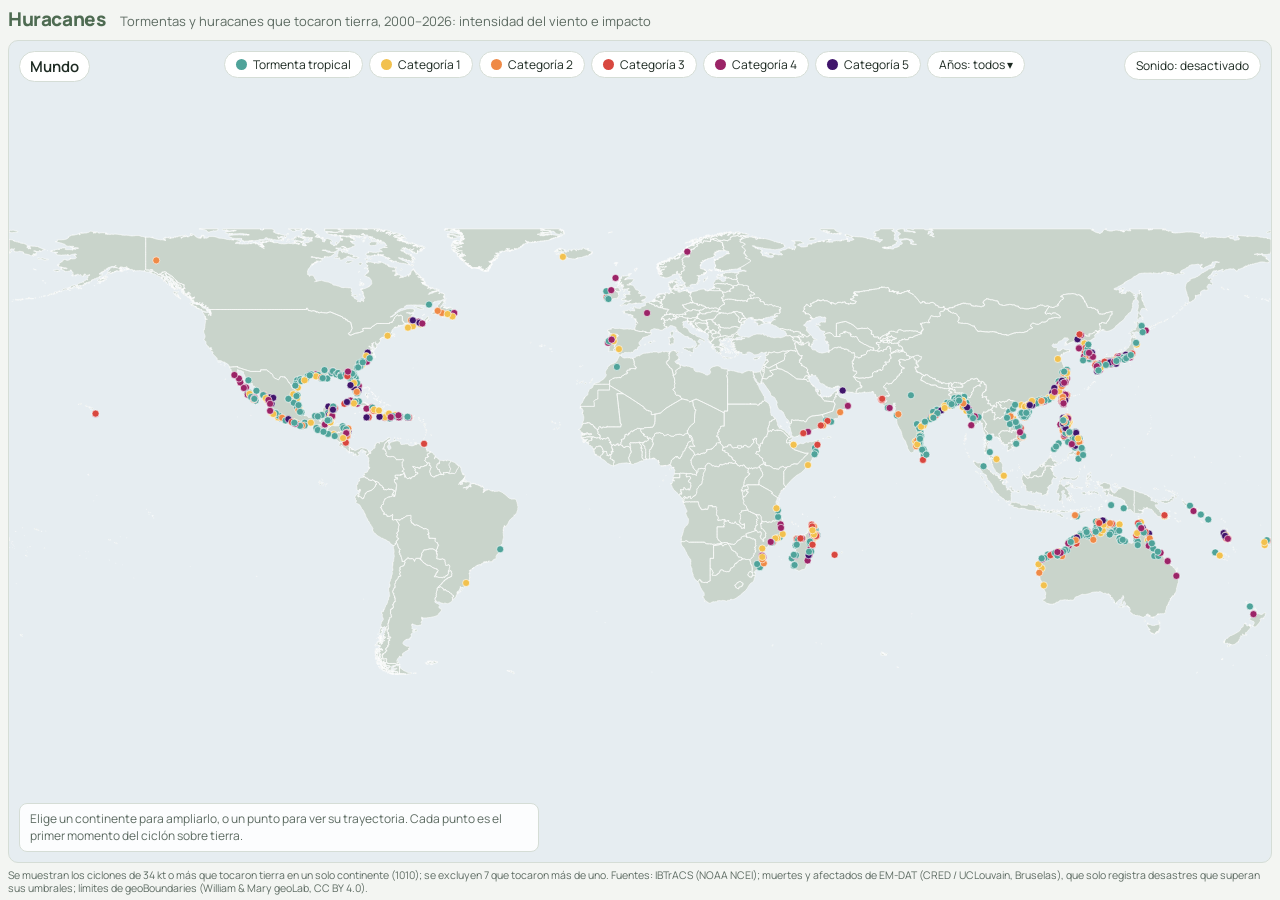
==== index.html @ 1a24d6fb "escala_de_los_puntos" ====
<!doctype html>
<html lang="es"><head><meta charset="utf-8">
<meta name="viewport" content="width=device-width, initial-scale=1, viewport-fit=cover">
<title>Huracanes: intensidad del viento</title>
<link href="https://fonts.googleapis.com/css2?family=Manrope:wght@400;600;800&display=swap" rel="stylesheet">
<style>
:root{box-sizing:border-box;padding-top:env(safe-area-inset-top,0px);padding-bottom:env(safe-area-inset-bottom,0px);
--bg:#f3f5f2;--card:#fff;--ink:#1d2a22;--mut:#5d6b62;--sea:#e6edf1;--land:#c9d4cb;--line:#d5ddd6;--acc:#4e6b52;
--c0:#4fa39a;--c1:#f2c14e;--c2:#ef8a47;--c3:#d8473f;--c4:#9b2467;--c5:#40156b}
@media(prefers-color-scheme:dark){:root:not([data-theme=light]){--bg:#151b17;--card:#1e2721;--ink:#e8efe9;--mut:#9fb0a4;--sea:#1b2a33;--land:#3b4a40;--line:#33423a;--acc:#8fb894;--c5:#b57ad9}}
:root[data-theme=dark]{--bg:#151b17;--card:#1e2721;--ink:#e8efe9;--mut:#9fb0a4;--sea:#1b2a33;--land:#3b4a40;--line:#33423a;--acc:#8fb894;--c5:#b57ad9}
html{scroll-padding-top:env(safe-area-inset-top,0px)}
*,*::before,*::after{box-sizing:inherit}
body{margin:0;background:var(--bg);color:var(--ink);font:15px/1.45 Manrope,"Segoe UI",system-ui,sans-serif}
.wrap{max-width:none;min-height:100svh;display:flex;flex-direction:column;padding:10px 12px 8px}
h1{margin:0;font-size:22px;font-weight:800;letter-spacing:-.02em;color:var(--acc)}
.sub{margin:2px 0 8px;color:var(--mut)}
#ctl{display:flex;flex-wrap:wrap;gap:8px;align-items:center;margin-bottom:12px}
.chip,select,.btn{font:inherit;font-size:13px;border:1px solid var(--line);background:var(--card);color:var(--ink);border-radius:999px;padding:6px 12px;cursor:pointer}
.chip{display:inline-flex;align-items:center;gap:6px}
.chip i{width:11px;height:11px;border-radius:50%;background:var(--k)}
.chip[aria-pressed=false]{opacity:.45}
.chip[aria-pressed=false] i{background:transparent;box-shadow:inset 0 0 0 2px var(--k)}
.btn[aria-pressed=true]{background:var(--acc);color:var(--bg);border-color:var(--acc)}
button:focus-visible,select:focus-visible,[tabindex]:focus-visible{outline:3px solid var(--acc);outline-offset:2px}
main{flex:1;min-height:460px;display:flex}
.card{background:var(--card);border:1px solid var(--line);border-radius:10px;padding:12px}
#crumb{position:absolute;top:10px;left:10px;z-index:2;display:flex;gap:8px;align-items:center;font-weight:600;padding:4px 10px;background:var(--card);border:1px solid var(--line);border-radius:999px}
#crumb .btn{padding:4px 10px}
#map svg{display:block;width:100%;height:100%}
.land{fill:var(--land);stroke:var(--card);stroke-width:.5}.cz{fill:var(--land);stroke:var(--card);stroke-width:.5;cursor:pointer}.cz:hover,.cz:focus{fill:color-mix(in srgb,var(--acc) 35%,var(--land))}.mu{font-weight:600;font-size:14px;color:var(--mut)}
.zone{fill:transparent;stroke:var(--acc);stroke-width:1.4;stroke-dasharray:5 4;cursor:pointer}
.zone:hover,.zone:focus{fill:color-mix(in srgb,var(--acc) 18%,transparent);stroke-dasharray:none}
.zl{font-size:12px;font-weight:700;fill:var(--ink);pointer-events:none;paint-order:stroke;stroke:var(--sea);stroke-width:3px}
.dot{cursor:pointer;stroke:#fff;stroke-width:.6;vector-effect:non-scaling-stroke}.dot:hover{stroke-width:2.5px;stroke:var(--ink)}
.tr{fill:none;stroke-width:1.3;opacity:.6;stroke-linejoin:round;stroke-linecap:round}
.hit{fill:none;stroke:transparent;stroke-width:9;cursor:pointer}
.tr.on{stroke-width:3;opacity:1}.tr{vector-effect:non-scaling-stroke}
#hint{position:absolute;left:10px;bottom:10px;z-index:2;max-width:min(46%,520px);margin:0;padding:6px 10px;color:var(--mut);font-size:12px;background:color-mix(in srgb,var(--card) 90%,transparent);border:1px solid var(--line);border-radius:8px}
#mc{position:relative;flex:1;padding:0;overflow:hidden;background:var(--sea)}
#map{position:absolute;inset:0;user-select:none;-webkit-user-select:none}
#map.rg{cursor:grab;touch-action:none}#map.rg:active{cursor:grabbing}
#map.rg .land{stroke:color-mix(in srgb,var(--ink) 40%,var(--land));stroke-width:.7px;vector-effect:non-scaling-stroke}
#zc{position:absolute;top:52px;left:10px;z-index:2;display:flex;gap:6px}
#panel{position:absolute;right:12px;bottom:12px;z-index:3;width:min(560px,calc(100% - 24px));max-height:calc(100% - 24px);overflow:auto;display:flex;flex-direction:column;gap:8px}
.pb{position:relative;background:var(--card);border:1px solid var(--line);border-radius:10px;padding:10px 12px;box-shadow:0 8px 28px rgba(0,0,0,.3)}
#panel[hidden]{display:none}
#px{position:absolute;top:8px;right:8px;padding:2px 9px}
#panel h2{font-size:18px;padding-right:34px}#panel .meta{margin:0 0 6px;font-size:12px}#panel dt{font-size:11px}#panel dd{font-size:14px}#panel dl{grid-template-columns:repeat(3,1fr);gap:4px 10px;margin-bottom:6px}#panel #ro{font-size:13px;min-height:0}
@media(max-width:700px){#hint{display:none}}
.ct path{fill:var(--land);stroke:color-mix(in srgb,var(--ink) 30%,var(--land));stroke-width:.5px;stroke-opacity:0;vector-effect:non-scaling-stroke;fill-rule:evenodd}
#map.z1 .ct path{stroke-opacity:.9}
.ct:hover path{fill:color-mix(in srgb,var(--acc) 20%,var(--land))}
#map.z1 .ct:hover path{fill:var(--land)}
#map.z1 .ct path:hover{fill:color-mix(in srgb,var(--acc) 20%,var(--land))}
.cb{fill:none;stroke:color-mix(in srgb,var(--ink) 50%,var(--land));stroke-width:.8px;vector-effect:non-scaling-stroke;stroke-linejoin:round;pointer-events:none}
.cl{font-size:7.5px;font-weight:600;fill:var(--ink);opacity:.82;text-anchor:middle;paint-order:stroke;stroke:var(--land);stroke-width:2.5px;pointer-events:none}
#tip{position:absolute;z-index:4;pointer-events:none;padding:3px 9px;font-size:12px;font-weight:600;background:var(--card);border:1px solid var(--line);border-radius:6px;box-shadow:0 2px 8px rgba(0,0,0,.2);white-space:nowrap}
#tip[hidden]{display:none}
h2{margin:0;font-size:24px;font-weight:800;letter-spacing:-.01em}
.meta{color:var(--mut);margin:0 0 10px}
dl{display:grid;grid-template-columns:repeat(2,1fr);gap:8px 14px;margin:0 0 12px}
dt{font-size:12px;color:var(--mut)}dd{margin:0;font-weight:700;font-size:17px}
.cb{display:inline-block;padding:1px 10px;border-radius:999px;color:#fff;background:var(--k)}
#ro{min-height:22px;font-weight:600;margin:4px 0 0}
.ax{font-size:11px;fill:var(--mut)}
#empty{color:var(--mut);padding:24px 6px}

.wrap{padding:6px 8px 4px}
.hd{display:flex;align-items:baseline;gap:4px 14px;flex-wrap:wrap;margin-bottom:6px}
.hd h1{font-size:19px}.hd .sub{margin:0;font-size:13px}
main{min-height:0}
#foot{font-size:10.5px!important;line-height:1.3}
#fl{position:absolute;left:10px;bottom:10px;z-index:3;display:flex;flex-direction:column;gap:5px;width:max-content}
#fl .chip{justify-content:flex-start;padding:4px 11px;font-size:12px}
.yb{display:flex;flex-direction:column;gap:2px;background:var(--card);border:1px solid var(--line);border-radius:10px;padding:4px}
.yr{font:inherit;font-size:12px;border:0;background:transparent;color:var(--ink);border-radius:6px;padding:3px 8px;text-align:left;cursor:pointer;display:flex;justify-content:space-between;gap:10px}
.yr:hover{background:color-mix(in srgb,var(--acc) 18%,transparent)}
.yr[aria-pressed=true]{background:var(--acc);color:var(--bg)}
.yr small{font-size:10px;opacity:.75}
.yn{display:flex;align-items:center;justify-content:space-between;gap:6px;border-top:1px solid var(--line);margin-top:2px;padding-top:4px;font-size:12px;font-weight:600;color:var(--mut)}
.ya{font:inherit;font-size:10px;border:1px solid var(--line);background:var(--card);color:var(--ink);border-radius:6px;padding:1px 9px;cursor:pointer}
.ya:disabled{opacity:.3;cursor:default}
#snd{position:absolute;top:10px;right:10px;z-index:2}
#snd .btn{font-size:12px;padding:5px 11px}
#hint{left:185px;bottom:10px}
#panel{right:10px;bottom:10px;width:auto;max-width:calc(100% - 20px);max-height:calc(100% - 20px);align-items:flex-end;gap:6px}
#panel .pd{width:290px;max-width:100%;padding:8px 10px}
#panel .pg{width:340px;max-width:100%;padding:6px 8px}
#panel h2{font-size:15px;padding-right:28px}
#panel .meta{font-size:11px;margin:0 0 5px;line-height:1.3}
#panel dl{grid-template-columns:1fr 1fr;gap:3px 10px;margin:0}
#panel dt{font-size:10px}#panel dd{font-size:12.5px}
#panel #ro{font-size:11.5px;line-height:1.3}
#panel #px{top:6px;right:6px;padding:0 8px}
.ax{font-size:10px}
@media(max-width:700px){#fl{bottom:auto;top:96px}#panel{width:calc(100% - 20px)}#panel .pd,#panel .pg{width:100%}#mc:has(#panel:not([hidden])) #fl{display:none}}

#fl{top:10px;bottom:auto;left:215px;right:190px;flex-direction:column;align-items:flex-start;gap:6px;width:auto;pointer-events:none}
#fl .fr,#fl .yb{pointer-events:auto}
.fr{display:flex;flex-wrap:wrap;gap:6px}
#fl .chip{white-space:nowrap;background:var(--card)}
.yb{flex-direction:row;align-items:center;gap:3px;padding:3px}
.yr{justify-content:center;gap:5px;white-space:nowrap;padding:3px 9px}
#hint{left:10px}
#panel h2{margin-bottom:6px}
@media(max-width:700px){#fl{top:96px;left:10px;right:10px}}

.yw{position:relative}
.yw .yb{position:absolute;top:calc(100% + 6px);right:0;z-index:5;white-space:nowrap}

.yw .yl{position:absolute;top:calc(100% + 6px);right:0;z-index:5;min-width:100%;width:max-content;max-height:152px;overflow-y:auto;overscroll-behavior:contain;scrollbar-width:thin;scrollbar-color:var(--line) transparent;background:var(--card);border:1px solid var(--line);border-radius:10px;padding:4px;box-shadow:0 8px 24px rgba(0,0,0,.18);display:flex;flex-direction:column;gap:1px}
.yl .yr{width:100%;justify-content:space-between;padding:5px 10px;text-align:left;flex:none}
</style></head><body><div class="wrap">
<header class="hd"><h1>Huracanes</h1><p class="sub">Tormentas y huracanes que tocaron tierra, 2000–2026: intensidad del viento e impacto</p></header>
<main>
<section class="card" id="mc"><div id="map"></div><div id="fl" role="group" aria-label="Filtros"></div><div id="snd"></div><div id="crumb"></div><div id="zc"></div><p id="hint"></p><div id="tip" hidden></div><aside id="panel" aria-live="polite" hidden></aside></section>
</main><p id="foot" class="sub" style="margin:6px 0 0;font-size:11px"></p></div>
<script>
window.__APP__={"storms":[{"i":"1999343S09095","n":"Ilsa","s":2000,"b":"SI","w":60,"p":980,"a":"1999-12-09","e":"1999-12-17","t0":0,"k":"Oceanía","la":[-9.0,-9.1,-9.1,-9.2,-9.3,-9.6,-9.8,-10.1,-10.5,-10.8,-11.2,-11.5,-11.9,-12.1,-12.3,-12.4,-12.4,-12.4,-12.4,-12.4,-12.2,-12.2,-12.1,-12.1,-12.2,-12.5,-12.9,-13.8,-15.0,-16.1,-17.2,-18.2,-19.1,-19.9,-20.7],"lo":[95.2,95.7,96.3,96.8,97.4,97.9,98.4,99.1,99.7,100.3,100.9,101.5,102.1,102.6,103.0,103.6,104.3,105.0,105.8,106.6,107.5,108.5,109.4,110.3,111.3,112.5,113.5,114.6,116.0,117.3,118.5,119.3,120.0,120.8,121.7],"v":[25,25,25,25,20,20,25,30,30,35,40,40,40,45,45,45,50,55,55,55,55,55,55,55,55,60,60,60,60,50,45,50,55,35,30],"h":[0,6,12,18,24,30,36,42,48,54,60,66,72,78,84,90,96,102,108,114,120,126,132,138,144,150,156,162,168,174,180,186,192,198,204],"lp":33,"nl":2},{"i":"1999343S11123","n":"John","s":2000,"b":"SI","w":130,"p":915,"a":"1999-12-09","e":"1999-12-16","t0":12,"k":"Oceanía","la":[-10.6,-11.1,-11.6,-12.6,-12.8,-12.8,-12.9,-13.1,-13.3,-13.7,-14.0,-14.5,-14.9,-15.5,-16.2,-16.7,-17.2,-17.7,-18.2,-18.8,-19.5,-20.1,-20.8,-21.6,-22.1,-22.7,-23.3],"lo":[121.8,121.1,120.8,120.2,119.8,119.9,120.1,120.1,120.0,119.6,119.4,119.3,119.3,119.1,118.9,118.5,118.3,118.0,117.7,117.5,117.3,117.3,117.6,118.0,118.7,119.5,120.5],"v":[25,25,25,25,25,25,25,25,25,35,45,50,65,65,70,80,90,110,115,120,130,130,130,115,80,30,30],"h":[0,6,12,18,24,30,36,42,48,54,60,66,72,78,84,90,96,102,108,114,120,126,132,138,144,150,156],"lp":22,"nl":5},{"i":"1999357S08076","n":"Astride","s":2000,"b":"SI","w":65,"p":985,"a":"1999-12-23","e":"2000-01-03","t0":6,"k":"África","la":[-8.2,-9.0,-9.8,-10.4,-11.2,-11.9,-12.1,-12.2,-12.3,-12.4,-12.8,-12.9,-13.1,-13.4,-13.9,-14.2,-14.3,-14.5,-14.6,-14.8,-15.0,-15.1,-15.3,-15.5,-15.6,-15.6,-15.5,-15.3,-15.1,-14.8,-14.4,-13.9,-13.5,-13.2,-12.9,-12.8,-12.7,-12.6,-12.6,-12.7,-12.9,-13.1,-13.3,-13.5,-13.6,-13.2],"lo":[75.5,75.7,75.2,74.5,74.0,73.0,72.0,71.0,70.1,68.9,67.9,66.9,65.8,64.7,63.9,63.0,62.1,61.3,60.5,59.6,58.6,57.9,57.2,56.7,56.2,55.7,55.3,54.7,54.1,53.2,52.4,51.7,51.2,50.7,50.0,49.0,47.9,47.2,46.6,45.8,45.0,44.0,42.5,41.2,40.3,39.5],"v":[20,20,20,25,25,25,25,30,35,45,45,50,50,55,55,55,60,65,65,65,60,55,55,55,55,55,50,45,45,45,40,40,40,40,45,40,35,35,25,25,25,25,25,25,30,25],"h":[0,6,12,18,24,30,36,42,48,54,60,66,72,78,84,90,96,102,108,114,120,126,132,138,144,150,156,162,168,174,180,186,192,198,204,210,216,222,228,234,240,246,252,258,264,270],"lp":35,"nl":3},{"i":"2000032S11116","n":"Eline:Leone","s":2000,"b":"SI","w":115,"p":930,"a":"2000-02-01","e":"2000-02-23","t0":6,"k":"África","la":[-10.5,-10.5,-10.5,-10.5,-10.5,-10.7,-10.9,-11.0,-11.2,-11.5,-11.8,-12.2,-12.5,-13.1,-13.7,-13.9,-14.4,-14.8,-15.4,-15.9,-16.4,-16.9,-17.2,-17.3,-17.4,-17.4,-17.4,-17.7,-17.5,-17.3,-17.2,-17.5,-17.9,-18.3,-18.3,-18.2,-18.0,-17.8,-17.8,-17.6,-17.5,-17.5,-17.2,-16.8,-16.4,-16.3,-16.1,-15.8,-15.8,-16.0,-16.4,-17.0,-17.4,-17.8,-18.1,-18.5,-18.8,-19.0,-19.5,-20.0,-20.4,-20.4,-20.3,-20.0,-20.0,-19.9,-19.6,-19.1,-19.2,-19.4,-19.7,-20.1,-20.5,-21.0,-21.5,-21.9,-22.1,-22.2,-22.0,-21.9,-21.6,-21.3,-21.1,-20.8,-20.6,-20.3,-19.8,-19.5,-19.2,-19.1],"lo":[115.2,114.4,113.7,113.0,112.3,111.6,111.0,110.3,109.6,108.7,107.8,107.0,106.0,105.3,104.8,104.1,103.5,102.8,102.2,101.4,100.5,99.7,98.9,98.0,97.0,95.8,94.4,93.1,91.8,90.4,89.2,87.6,85.9,84.2,82.4,80.7,79.2,78.0,76.6,75.2,73.6,72.1,70.6,69.3,68.3,67.1,65.8,64.5,63.4,62.4,61.6,60.9,59.9,58.9,58.0,57.1,56.3,55.6,54.9,54.1,53.0,52.1,51.6,50.9,50.3,49.4,48.5,47.5,46.4,45.1,44.2,43.3,42.5,41.9,41.3,40.4,39.5,38.5,37.8,37.4,37.0,36.6,36.1,35.6,35.0,34.0,32.9,31.7,30.6,29.8],"v":[25,25,25,25,25,25,25,25,25,25,25,30,35,35,35,55,55,55,55,60,65,70,75,70,65,65,55,50,45,40,40,40,40,40,40,40,40,35,35,35,35,35,35,40,40,45,45,45,45,50,60,70,70,70,70,70,65,65,65,65,65,65,65,65,80,80,75,65,45,30,30,35,35,35,35,45,55,55,65,65,65,70,90,100,115,90,55,45,30,25],"h":[0,6,12,18,24,30,36,42,48,54,60,66,72,78,84,90,96,102,108,114,120,126,132,138,144,150,156,162,168,174,180,186,192,198,204,210,216,222,228,234,240,246,252,258,264,270,276,282,288,294,300,306,312,318,324,330,336,342,348,354,360,366,372,378,384,390,396,402,408,414,420,426,432,438,444,450,456,462,468,474,480,486,492,498,504,510,516,522,528,534],"lp":66,"nl":9},{"i":"2000056S17152","n":"Steve","s":2000,"b":"SP","w":65,"p":980,"a":"2000-02-25","e":"2000-03-11","t0":0,"k":"Oceanía","la":[-16.9,-16.5,-16.4,-16.5,-16.5,-16.5,-16.5,-16.5,-16.5,-16.6,-16.8,-17.2,-17.4,-17.6,-17.2,-16.8,-16.5,-16.2,-15.9,-15.7,-15.7,-15.6,-15.2,-14.9,-14.8,-14.8,-14.7,-14.7,-15.0,-15.5,-15.8,-16.1,-16.5,-17.1,-17.5,-17.8,-18.2,-18.7,-19.1,-19.8,-20.0,-20.3,-20.8,-21.5,-22.3,-22.7,-23.0,-23.5,-24.0,-24.5,-24.9,-25.2,-25.4,-25.7,-25.9,-26.3,-27.1,-28.0,-29.0,-30.2,-31.8],"lo":[152.4,151.4,150.7,150.2,149.7,149.1,148.5,147.8,147.1,146.1,144.9,143.6,142.7,141.6,140.5,139.8,139.2,138.5,137.9,137.1,136.3,135.4,134.6,133.8,133.2,132.1,131.2,130.5,129.7,128.9,127.7,126.2,124.9,123.7,122.8,121.9,121.0,120.2,119.4,118.6,117.8,116.9,116.2,115.6,115.2,114.5,114.0,113.7,113.4,113.2,113.1,113.3,113.6,113.8,114.3,114.9,116.0,117.3,118.8,120.1,121.7],"v":[25,25,25,25,25,25,30,35,40,40,35,30,25,25,25,25,30,35,40,45,35,30,25,25,25,25,25,25,25,25,25,30,30,30,30,30,35,40,45,55,55,65,65,55,55,55,55,55,55,50,50,50,45,45,50,40,35,35,30,25,20],"h":[0,6,12,18,24,30,36,42,48,54,60,66,72,78,84,90,96,102,108,114,120,126,132,138,144,150,156,162,168,174,180,186,192,198,204,210,216,222,228,234,240,246,252,258,264,270,276,282,288,294,300,306,312,318,324,330,336,342,348,354,360],"lp":10,"nl":30,"m":[1,200],"ci":["AUS"]},{"i":"2000058S14063","n":"Gloria","s":2000,"b":"SI","w":50,"p":985,"a":"2000-02-27","e":"2000-03-09","t0":0,"k":"África","la":[-13.8,-13.8,-13.7,-13.6,-13.5,-13.4,-13.2,-13.0,-12.9,-12.6,-12.2,-12.3,-12.6,-12.9,-13.4,-13.9,-14.6,-15.3,-16.0,-16.6,-17.2,-17.6,-18.0,-18.2,-18.5,-18.9,-19.3,-19.7,-20.0,-20.3,-20.4,-22.4,-22.9,-23.8,-24.2,-24.0],"lo":[62.5,62.1,61.4,60.9,60.0,59.0,58.2,57.5,56.5,55.4,54.2,52.8,51.8,51.2,50.7,50.1,49.6,49.2,48.6,47.7,46.9,46.5,46.1,45.6,45.0,44.5,44.3,44.0,43.7,43.4,43.0,38.2,37.5,36.9,36.2,35.5],"v":[20,25,20,25,25,30,30,30,35,35,40,45,45,50,50,50,45,30,30,25,25,25,25,25,25,25,25,25,25,25,25,20,20,25,25,25],"h":[0,6,12,18,24,30,36,42,48,54,60,66,72,78,84,90,96,102,108,114,120,126,132,138,144,150,156,162,168,174,180,240,246,252,258,264],"lp":15,"nl":12},{"i":"2000060S17123","n":"Norman","s":2000,"b":"SI","w":120,"p":936,"a":"2000-02-29","e":"2000-03-09","t0":0,"k":"Oceanía","la":[-17.4,-17.6,-18.2,-18.6,-18.5,-18.5,-18.4,-18.5,-18.7,-19.0,-19.3,-19.5,-19.6,-19.7,-20.0,-20.2,-20.3,-20.3,-20.5,-20.5,-20.4,-20.4,-20.5,-20.5,-20.6,-20.8,-21.2,-22.0,-22.6,-23.2,-23.7,-23.9,-24.0,-23.9,-23.8,-23.8,-23.7,-23.6,-23.4],"lo":[122.7,121.7,119.9,118.6,117.3,116.4,115.5,114.6,113.6,112.3,110.9,109.4,107.8,106.2,104.3,102.4,100.7,99.1,97.7,96.5,95.4,94.7,93.9,93.2,92.7,92.3,92.0,91.8,91.6,91.6,92.0,92.5,92.6,92.5,92.9,93.0,92.2,91.4,90.3],"v":[25,30,25,25,25,35,45,55,65,65,70,95,110,120,115,115,105,105,105,90,75,65,65,65,65,65,65,65,65,60,65,60,55,45,30,25,25,25,25],"h":[0,6,12,18,24,30,36,42,48,54,60,66,72,78,84,90,96,102,108,114,120,126,132,138,144,150,156,162,168,174,180,186,192,198,204,210,216,222,228],"lp":0,"nl":1},{"i":"2000083S17102","n":"Hudah","s":2000,"b":"SI","w":125,"p":905,"a":"2000-03-22","e":"2000-04-09","t0":18,"k":"África","la":[-16.7,-16.6,-16.3,-16.1,-15.9,-15.7,-15.3,-15.3,-15.3,-15.2,-15.3,-15.3,-15.2,-15.1,-14.9,-14.7,-14.7,-14.6,-14.6,-14.6,-14.7,-14.9,-15.2,-15.4,-15.8,-16.1,-16.4,-16.7,-16.8,-16.9,-16.8,-17.0,-17.1,-17.1,-17.0,-17.0,-17.1,-17.0,-16.8,-16.6,-16.5,-16.2,-15.7,-15.4,-15.1,-14.9,-14.9,-14.7,-14.8,-15.1,-15.3,-15.5,-16.1,-16.4,-16.8,-17.0,-17.3,-17.6,-18.0,-18.6,-18.8,-18.9,-18.8,-18.6,-18.2,-17.9,-17.2,-16.7,-16.1,-15.4,-15.0,-14.4],"lo":[101.9,100.7,99.3,98.1,96.8,95.4,94.1,92.9,91.7,90.4,89.4,88.3,87.4,86.4,85.3,84.3,83.5,82.6,81.6,80.7,79.6,78.4,77.2,76.1,75.1,73.7,72.6,71.4,70.1,68.8,67.6,66.6,65.4,64.4,63.1,61.8,60.6,59.4,58.2,56.9,55.7,54.3,53.0,51.5,50.4,49.1,47.5,46.3,45.2,44.3,43.4,42.4,41.9,41.0,40.3,39.8,39.5,39.2,38.9,38.7,38.6,38.4,38.3,38.2,38.6,38.5,38.3,38.4,38.4,38.5,38.5,38.2],"v":[20,20,20,20,25,25,25,30,35,35,55,70,65,65,65,65,65,70,80,85,90,95,100,100,100,90,90,95,90,90,85,80,80,90,100,100,100,120,120,125,125,125,125,125,115,100,75,70,55,45,45,55,65,65,65,65,65,70,70,70,90,90,100,100,100,90,80,70,55,35,30,25],"h":[0,6,12,18,24,30,36,42,48,54,60,66,72,78,84,90,96,102,108,114,120,126,132,138,144,150,156,162,168,174,180,186,192,198,204,210,216,222,228,234,240,246,252,258,264,270,276,282,288,294,300,306,312,318,324,330,336,342,348,354,360,366,372,378,384,390,396,402,408,414,420,426],"lp":45,"nl":8,"m":[26,369576],"ci":["MDG","MOZ"]},{"i":"2000091S14156","n":"Tessi","s":2000,"b":"SP","w":50,"p":985,"a":"2000-03-31","e":"2000-04-03","t0":0,"k":"Oceanía","la":[-14.4,-14.7,-15.2,-15.4,-15.6,-16.0,-16.5,-17.2,-17.8,-18.3,-18.8,-18.8,-18.8,-18.4],"lo":[155.7,155.2,154.5,153.8,153.2,152.5,151.9,150.8,149.8,148.8,147.6,146.5,145.9,145.0],"v":[20,20,25,25,35,35,40,45,45,45,50,50,30,25],"h":[0,6,12,18,24,30,36,42,48,54,60,66,72,78],"lp":12,"nl":2,"m":[null,400],"ci":["AUS"]},{"i":"2000105S09127","n":"Rosita","s":2000,"b":"SI","w":125,"p":930,"a":"2000-04-14","e":"2000-04-21","t0":6,"k":"Oceanía","la":[-9.7,-10.3,-11.0,-11.6,-12.1,-12.2,-12.4,-12.7,-13.0,-13.2,-13.3,-13.6,-14.0,-14.7,-15.3,-15.9,-16.5,-17.1,-17.3,-17.4,-17.6,-18.0,-18.4,-19.0,-19.5,-20.1,-20.5,-20.5],"lo":[126.6,125.3,124.1,122.8,121.7,120.7,119.9,119.7,119.6,119.5,119.6,119.7,119.6,119.3,119.2,119.1,119.1,119.1,119.5,120.0,120.6,121.4,122.3,123.4,124.7,126.4,127.7,128.4],"v":[20,20,20,20,20,20,25,25,25,25,30,30,35,35,50,50,50,55,65,70,90,105,125,90,50,40,30,30],"h":[0,6,12,18,24,30,36,42,48,54,60,66,72,78,84,90,96,102,108,114,120,126,132,138,144,150,156,162],"lp":22,"nl":6},{"i":"2000138N16119","n":"Longwang","s":2000,"b":"WP","w":40,"p":990,"a":"2000-05-17","e":"2000-05-20","t0":18,"k":"Asia","la":[16.0,16.2,18.0,19.2,20.3,21.1,22.2,23.3,24.8,26.5,28.2],"lo":[120.2,121.2,122.5,123.4,124.3,125.4,126.7,128.5,131.0,134.9,139.0],"v":[15,20,20,20,30,35,35,40,35,30,25],"h":[0,6,12,18,24,30,36,42,48,54,60],"lp":0,"nl":2},{"i":"2000185N15117","n":"Kai-Tak","s":2000,"b":"WP","w":75,"p":960,"a":"2000-07-03","e":"2000-07-11","t0":6,"k":"Asia","la":[15.9,16.0,16.2,16.6,17.4,18.3,18.7,18.8,18.9,19.1,19.3,19.5,19.7,19.9,19.9,19.7,19.7,19.7,19.8,20.0,20.2,20.6,21.3,22.7,24.5,26.3,28.0,30.2,32.3,34.3,36.5,38.3],"lo":[118.3,118.9,119.3,119.6,120.1,120.5,120.6,120.7,120.6,120.3,120.1,119.9,119.5,119.1,118.7,118.5,118.7,118.9,119.1,119.4,119.7,120.2,120.8,121.4,121.6,121.3,121.4,121.5,122.0,122.7,123.1,123.5],"v":[15,15,20,20,30,25,25,25,25,30,35,45,55,60,65,65,75,75,75,75,65,65,65,65,55,55,55,45,45,30,30,25],"h":[0,6,12,18,24,30,36,42,48,54,60,66,72,78,84,90,96,102,108,114,120,126,132,138,144,150,156,162,168,174,180,186],"lp":24,"nl":2,"m":[75,1483321],"ci":["PHL"]},{"i":"2000214N22155","n":"Jelawat","s":2000,"b":"WP","w":125,"p":940,"a":"2000-07-31","e":"2000-08-11","t0":12,"k":"Asia","la":[21.7,22.0,22.0,22.0,22.0,22.0,22.1,22.3,22.6,23.1,23.7,24.4,24.9,25.2,25.7,26.1,26.1,26.1,26.2,26.1,26.1,26.0,26.0,26.0,26.0,25.9,26.0,26.2,26.5,26.9,27.3,27.8,28.0,28.2,28.5,28.8,28.9,28.9,29.1,29.2,29.3,29.9,30.7,31.0,30.7],"lo":[155.2,154.3,153.1,152.1,151.2,150.2,149.4,148.6,147.7,146.6,145.5,144.4,143.0,141.7,140.3,139.1,137.7,136.5,135.5,134.5,133.5,132.7,132.0,131.1,130.5,129.9,129.6,129.2,128.7,128.4,128.1,127.8,127.4,127.0,126.5,125.8,125.0,124.2,123.6,122.7,121.8,121.0,120.3,119.3,118.2],"v":[15,20,30,45,55,70,100,115,115,115,120,125,115,105,100,95,95,95,95,90,90,90,90,95,100,100,100,100,90,80,80,80,80,80,85,90,90,80,80,70,65,45,35,25,20],"h":[0,6,12,18,24,30,36,42,48,54,60,66,72,78,84,90,96,102,108,114,120,126,132,138,144,150,156,162,168,174,180,186,192,198,204,210,216,222,228,234,240,246,252,258,264],"lp":40,"nl":5},{"i":"2000227N23267","n":"Beryl","s":2000,"b":"NA","w":45,"p":1007,"a":"2000-08-13","e":"2000-08-15","t0":18,"k":"Américas","la":[22.5,22.7,23.1,23.5,23.9,24.1,24.5,24.9,25.2],"lo":[-93.5,-93.8,-94.6,-95.4,-96.3,-97.0,-97.7,-98.6,-99.8],"v":[30,30,35,40,45,45,45,30,25],"h":[0,6,12,18,24,30,36,42,48],"lp":6,"nl":3},{"i":"2000230N08139","n":"Bilis","s":2000,"b":"WP","w":140,"p":920,"a":"2000-08-17","e":"2000-08-24","t0":6,"k":"Asia","la":[8.3,9.1,9.6,10.2,11.1,11.8,12.5,13.4,14.6,15.4,16.1,16.4,16.8,17.6,18.2,18.8,19.3,19.7,20.3,20.8,21.6,22.5,23.6,24.3,25.0,25.3,25.4,25.8,26.8],"lo":[139.2,139.1,139.1,138.8,138.3,137.5,137.0,136.1,135.4,134.7,133.5,132.5,131.7,130.7,129.6,128.3,127.2,126.1,125.1,124.0,122.9,122.0,120.3,118.9,117.9,116.7,116.3,116.3,116.6],"v":[25,25,20,25,25,25,35,55,55,55,65,75,75,90,105,115,125,135,140,140,140,140,130,120,90,65,45,35,30],"h":[0,6,12,18,24,30,36,42,48,54,60,66,72,78,84,90,96,102,108,114,120,126,132,138,144,150,156,162,168],"lp":22,"nl":6,"m":[25,6622],"ci":["CHN","TWN"]},{"i":"2000232N12116","n":"Kaemi","s":2000,"b":"WP","w":45,"p":985,"a":"2000-08-18","e":"2000-08-23","t0":12,"k":"Asia","la":[12.1,12.2,12.3,12.3,12.6,12.9,13.1,13.1,13.5,13.7,14.3,14.8,15.1,15.2,15.5,16.1,15.9,16.2,16.3],"lo":[116.0,115.8,115.3,115.0,114.4,114.3,113.9,113.3,113.0,112.7,112.4,111.8,111.2,110.1,109.3,108.4,107.2,106.5,105.9],"v":[25,25,25,20,20,20,20,25,25,25,25,30,35,40,45,45,35,30,25],"h":[0,6,12,18,24,30,36,42,48,54,60,66,72,78,84,90,96,102,108],"lp":16,"nl":3,"m":[17,41223],"ci":["THA","VNM"]},{"i":"2000237N08138","n":"Prapiroon","s":2000,"b":"WP","w":75,"p":965,"a":"2000-08-24","e":"2000-09-01","t0":0,"k":"Asia","la":[7.8,8.9,9.6,11.0,12.0,12.7,13.2,13.8,15.1,16.5,18.7,20.5,21.6,22.3,22.7,22.9,23.3,23.0,23.1,23.5,23.8,24.3,25.1,25.9,26.9,28.6,29.9,31.5,33.4,35.3,37.3,39.3,41.3,42.4,42.7],"lo":[137.9,137.8,136.7,135.3,133.5,131.9,131.2,131.5,131.7,131.7,131.8,131.4,130.4,129.5,128.9,128.4,127.6,126.4,126.0,125.6,125.3,125.0,124.6,124.0,123.8,123.3,123.1,123.3,123.8,124.1,125.1,126.8,129.1,131.3,133.6],"v":[25,20,20,25,25,25,25,25,25,30,30,35,35,35,35,35,35,35,35,45,55,55,55,65,70,75,75,75,70,70,65,45,40,35,30],"h":[0,6,12,18,24,30,36,42,48,54,60,66,72,78,84,90,96,102,108,114,120,126,132,138,144,150,156,162,168,174,180,186,192,198,204],"lp":31,"nl":2,"m":[75,665250],"ci":["CHN","KOR","PRK"]},{"i":"2000240N22115","n":"Maria","s":2000,"b":"WP","w":55,"p":985,"a":"2000-08-27","e":"2000-09-01","t0":12,"k":"Asia","la":[21.3,21.2,21.1,20.8,20.3,19.8,19.2,18.8,18.6,18.6,18.5,18.6,19.1,19.6,20.3,20.9,21.6,22.4,23.3,24.3,25.3,26.7],"lo":[115.2,115.5,115.7,115.6,115.3,115.2,115.3,115.6,115.7,115.7,115.7,115.7,116.1,116.2,116.1,115.7,115.5,115.2,114.6,114.3,114.3,114.0],"v":[20,20,25,25,25,35,35,35,35,40,45,40,35,40,45,50,55,55,40,35,30,25],"h":[0,6,12,18,24,30,36,42,48,54,60,66,72,78,84,90,96,102,108,114,120,126],"lp":18,"nl":4,"m":[47,46000],"ci":["CHN"]},{"i":"2000245N14157","n":"Saomai","s":2000,"b":"WP","w":140,"p":925,"a":"2000-09-01","e":"2000-09-16","t0":18,"k":"Asia","la":[15.9,16.1,16.3,16.1,16.0,15.8,15.9,15.9,16.0,16.0,16.1,16.2,16.1,16.0,15.8,15.0,14.3,13.6,13.8,14.2,14.8,15.8,16.7,17.3,17.8,18.3,19.0,19.7,20.4,21.0,21.6,22.4,23.3,23.8,24.2,24.2,24.4,24.8,25.3,25.5,25.8,26.1,26.3,26.7,27.0,27.4,27.8,27.9,27.9,28.0,28.2,28.4,28.7,29.1,30.1,31.7,34.0,36.7,39.5],"lo":[157.5,157.7,157.2,156.4,155.6,154.9,154.2,153.5,152.6,151.7,150.8,149.9,149.0,148.1,147.7,147.6,147.8,147.9,147.5,147.2,146.8,145.9,144.8,143.6,142.2,141.2,140.4,139.5,138.4,137.5,136.8,136.1,135.2,134.2,133.0,132.4,132.0,131.5,130.8,130.3,129.5,128.9,128.2,127.8,127.0,126.5,125.8,125.2,124.8,124.5,124.2,124.2,124.5,125.3,126.3,127.5,128.1,128.9,129.5],"v":[20,20,20,25,35,35,45,50,55,65,70,80,90,90,70,60,60,55,55,55,55,55,55,55,55,65,75,75,85,90,90,100,120,120,120,140,140,130,125,115,110,110,100,95,90,90,90,85,85,90,90,90,85,75,70,65,65,55,45],"h":[0,6,12,18,24,30,36,42,48,54,60,66,72,78,84,90,96,102,108,114,120,126,132,138,144,150,156,162,168,174,180,186,192,198,204,210,216,222,228,234,240,246,252,258,264,270,276,282,288,294,300,306,312,318,324,330,336,342,348],"lp":57,"nl":1,"m":[26,180452],"ci":["JPN","KOR","RUS"]},{"i":"2000248N17117","n":"Wukong","s":2000,"b":"WP","w":95,"p":955,"a":"2000-09-04","e":"2000-09-10","t0":18,"k":"Asia","la":[16.7,16.6,16.7,16.9,17.3,17.8,18.3,18.7,18.9,18.9,19.0,19.0,19.0,18.9,18.8,18.7,18.5,18.4,18.2,18.3,18.5,18.3,18.1,18.0],"lo":[116.5,116.7,116.9,117.2,117.5,117.7,117.5,117.1,116.6,116.0,115.6,115.2,114.7,114.2,113.4,112.5,111.6,110.6,109.7,108.9,108.1,107.0,105.8,104.4],"v":[20,25,25,25,25,30,35,35,40,65,65,65,65,75,90,90,90,95,75,65,65,60,45,25],"h":[0,6,12,18,24,30,36,42,48,54,60,66,72,78,84,90,96,102,108,114,120,126,132,138],"lp":18,"nl":3,"m":[11,2406029],"ci":["CHN","VNM"]},{"i":"2000248N18126","n":"Bopha","s":2000,"b":"WP","w":55,"p":988,"a":"2000-09-05","e":"2000-09-12","t0":18,"k":"Asia","la":[20.5,21.3,21.9,22.7,23.3,23.7,24.1,24.5,24.8,25.2,25.5,25.9,25.7,25.4,24.9,24.3,23.5,22.4,21.5,20.4,19.4,18.6,18.0,17.2,16.7,16.3],"lo":[135.2,136.0,136.3,136.4,136.2,135.5,134.0,132.6,131.3,129.8,128.4,127.0,125.9,125.1,124.5,123.9,123.3,122.8,122.3,122.0,121.8,121.9,122.0,122.2,123.2,124.3],"v":[25,25,25,30,30,35,35,35,45,50,55,55,55,50,45,45,45,45,50,55,50,45,40,30,30,20],"h":[0,6,12,18,24,30,36,42,48,54,60,66,72,78,84,90,96,102,108,114,120,126,132,138,144,150],"lp":22,"nl":2},{"i":"2000259N20273","n":"Gordon","s":2000,"b":"NA","w":70,"p":981,"a":"2000-09-14","e":"2000-09-21","t0":12,"k":"Américas","la":[19.8,20.4,20.7,21.0,21.4,21.6,22.5,22.9,23.5,24.3,25.2,26.1,27.1,28.0,28.9,29.8,31.0,32.3,33.5,35.0,37.0,38.5,40.0,41.5,42.0,42.5,43.0,43.5],"lo":[-87.3,-87.4,-87.7,-88.0,-88.7,-87.8,-86.7,-86.6,-86.3,-85.9,-85.4,-84.9,-84.3,-83.8,-83.4,-83.0,-82.3,-81.5,-80.2,-79.0,-78.2,-76.0,-74.0,-72.0,-69.5,-67.2,-65.0,-63.0],"v":[25,25,25,25,25,30,40,50,55,60,65,70,65,65,60,40,30,25,25,20,20,25,25,25,30,30,30,30],"h":[0,6,12,18,24,30,36,42,48,54,60,66,72,78,84,90,96,102,108,114,120,126,132,138,144,150,156,162],"lp":1,"nl":12},{"i":"2000260N15308","n":"Helene","s":2000,"b":"NA","w":60,"p":986,"a":"2000-09-15","e":"2000-09-25","t0":12,"k":"Américas","la":[14.9,15.3,15.6,15.8,16.1,16.4,16.6,16.6,16.4,16.7,17.0,17.1,17.2,17.4,17.6,18.3,18.9,19.4,19.9,20.7,21.8,23.0,23.9,24.9,26.1,27.1,28.4,29.5,30.5,31.6,32.9,33.6,34.4,35.4,36.4,37.2,38.0,39.2,40.1,41.6,44.0,46.1],"lo":[-52.2,-53.0,-53.6,-54.4,-55.9,-58.0,-59.9,-61.7,-63.6,-65.6,-67.1,-68.7,-70.6,-72.5,-74.4,-76.3,-78.3,-79.6,-81.0,-82.6,-84.3,-85.4,-86.1,-86.6,-87.0,-87.1,-87.2,-87.2,-86.6,-85.4,-83.5,-81.7,-80.0,-78.0,-76.1,-74.7,-72.5,-70.1,-66.8,-62.2,-55.5,-48.8],"v":[25,25,25,25,30,30,30,30,30,30,30,30,30,30,30,30,30,30,30,25,25,25,25,35,45,60,60,50,35,25,25,25,25,35,40,45,45,45,55,60,55,45],"h":[0,6,12,18,24,30,36,42,48,54,60,66,72,78,84,90,96,102,108,114,120,126,132,138,144,150,156,162,168,174,180,186,192,198,204,210,216,222,228,234,240,246],"lp":28,"nl":7},{"i":"2000264N17257","n":"Norman","s":2000,"b":"EP","w":45,"p":998,"a":"2000-09-20","e":"2000-09-22","t0":0,"k":"Américas","la":[16.8,17.2,17.8,18.3,18.6,19.5,20.0,20.2,20.7,21.4,22.6,23.7],"lo":[-103.4,-103.2,-102.9,-103.1,-103.5,-104.2,-105.0,-105.3,-105.7,-106.1,-106.3,-106.3],"v":[25,30,40,45,35,30,30,25,25,25,25,25],"h":[0,6,12,18,24,30,36,42,48,54,60,66],"lp":3,"nl":6},{"i":"2000273N16277","n":"Keith","s":2000,"b":"NA","w":120,"p":941,"a":"2000-09-28","e":"2000-10-06","t0":18,"k":"Américas","la":[16.1,16.2,16.6,16.9,17.4,17.7,17.9,17.9,17.9,17.9,17.9,17.9,17.9,17.8,17.6,17.7,17.7,17.9,18.0,18.3,18.6,19.0,19.5,19.9,20.3,20.7,21.2,21.8,22.6,23.2,23.5,23.8],"lo":[-82.9,-83.3,-83.6,-84.0,-84.8,-85.4,-86.0,-86.4,-86.7,-86.9,-87.2,-87.4,-87.7,-87.9,-87.8,-87.8,-87.9,-88.0,-88.4,-88.8,-89.5,-90.4,-91.4,-92.5,-93.5,-94.8,-96.1,-97.0,-97.9,-99.0,-100.0,-101.0],"v":[25,25,30,30,40,45,55,65,75,100,120,115,110,100,80,70,65,60,45,30,30,25,30,35,40,60,65,75,80,45,30,20],"h":[0,6,12,18,24,30,36,42,48,54,60,66,72,78,84,90,96,102,108,114,120,126,132,138,144,150,156,162,168,174,180,186],"lp":18,"nl":8,"m":[57,94970],"ci":["BLZ","GTM","HND","MEX","NIC","SLV"]},{"i":"2000279N29279","n":"Leslie","s":2000,"b":"NA","w":60,"p":973,"a":"2000-10-04","e":"2000-10-10","t0":12,"k":"Américas","la":[29.0,29.5,29.7,29.8,29.9,30.2,30.3,30.6,30.9,31.3,32.1,33.1,35.4,37.4,40.0,43.0,46.0,49.0,51.0,53.0,55.0,56.0,56.0,55.0,54.0,53.0],"lo":[-81.4,-80.8,-79.9,-78.6,-77.3,-75.9,-74.3,-73.1,-72.4,-71.8,-70.7,-69.6,-68.3,-66.7,-64.0,-60.0,-57.0,-54.0,-50.0,-46.0,-41.0,-36.0,-30.0,-24.0,-17.0,-10.0],"v":[30,30,30,30,35,35,35,40,40,40,40,40,40,40,40,40,40,35,35,35,35,35,40,50,55,60],"h":[0,6,12,18,24,30,36,42,48,54,60,66,72,78,84,90,96,102,108,114,120,126,132,138,144,150],"lp":0,"nl":2,"m":[2,17433],"ci":["USA"]},{"i":"2000290N30289","n":"Michael","s":2000,"b":"NA","w":85,"p":965,"a":"2000-10-15","e":"2000-10-20","t0":12,"k":"Américas","la":[30.0,30.0,29.9,29.9,29.7,29.8,29.9,29.8,29.8,30.1,30.4,30.8,31.5,32.6,34.2,36.3,39.8,44.0,48.0,50.0,51.0,52.0],"lo":[-71.2,-71.5,-71.8,-71.9,-71.7,-71.4,-71.1,-71.0,-70.9,-70.9,-70.9,-70.8,-70.4,-69.5,-67.8,-65.5,-61.6,-58.5,-56.5,-56.0,-53.5,-50.5],"v":[30,30,35,35,35,35,35,45,55,65,65,65,65,70,75,65,75,85,75,70,65,60],"h":[0,6,12,18,24,30,36,42,48,54,60,66,72,78,84,90,96,102,108,114,120,126],"lp":18,"nl":1},{"i":"2000299N08139","n":"Xangsane","s":2000,"b":"WP","w":90,"p":960,"a":"2000-10-25","e":"2000-11-01","t0":6,"k":"Asia","la":[9.0,9.1,9.3,9.9,10.2,10.7,11.2,12.0,12.5,13.3,13.6,13.8,14.2,14.6,15.3,15.8,15.9,16.0,16.2,16.5,16.7,17.2,18.0,18.6,19.6,20.9,22.4,24.2,26.2,28.8,31.2],"lo":[137.0,135.7,134.3,133.1,131.4,130.1,128.9,127.9,126.2,124.9,123.6,122.4,121.4,120.6,119.9,119.1,118.3,118.0,118.0,118.3,118.7,119.2,119.5,119.7,120.2,120.6,121.2,122.0,123.0,125.7,129.0],"v":[20,30,30,30,35,45,55,65,65,70,75,65,65,65,55,55,55,55,65,90,90,90,90,90,90,90,85,80,65,50,45],"h":[0,6,12,18,24,30,36,42,48,54,60,66,72,78,84,90,96,102,108,114,120,126,132,138,144,150,156,162,168,174,180],"lp":11,"nl":3,"m":[243,2436258],"ci":["PHL","TWN"]},{"i":"2000299N13093","n":"Sin nombre","s":2000,"b":"NI","w":35,"p":998,"a":"2000-10-25","e":"2000-10-29","t0":12,"k":"Asia","la":[14.0,14.8,15.6,16.4,16.5,17.0,17.7,18.7,19.3,20.4,21.6,23.1,23.5,24.0,24.0],"lo":[92.5,91.6,90.6,89.5,88.7,88.4,88.1,88.3,88.4,88.5,89.0,89.6,90.5,93.0,94.0],"v":[25,25,25,30,30,30,30,30,30,35,35,20,25,25,25],"h":[0,6,12,18,24,30,36,42,48,54,60,66,72,78,84],"lp":10,"nl":5},{"i":"2000305N06136","n":"Bebinca","s":2000,"b":"WP","w":85,"p":980,"a":"2000-10-30","e":"2000-11-08","t0":12,"k":"Asia","la":[6.0,6.8,8.4,9.1,9.5,10.1,10.6,11.4,12.1,12.8,13.6,14.2,14.5,14.6,14.7,15.0,15.3,15.7,16.2,16.4,16.7,16.9,17.2,17.7,18.4,19.1,19.7,20.0,20.2,20.4,20.4,20.6,20.8,21.1,21.4],"lo":[136.1,134.6,133.4,132.1,130.9,130.0,129.1,128.2,127.1,126.1,124.9,123.6,122.5,121.5,120.4,119.6,118.8,118.3,117.7,117.4,117.2,117.0,116.9,116.9,116.8,116.9,117.0,117.0,116.8,116.4,115.8,115.0,114.2,113.5,113.0],"v":[20,25,25,25,25,25,35,35,45,55,60,75,85,85,75,65,55,50,55,55,55,55,55,55,65,65,65,65,45,35,30,25,25,25,20],"h":[0,6,12,18,24,30,36,42,48,54,60,66,72,78,84,90,96,102,108,114,120,126,132,138,144,150,156,162,168,174,180,186,192,198,204],"lp":13,"nl":2,"m":[94,1747872],"ci":["PHL"]},{"i":"2000309N10270","n":"Rosa","s":2000,"b":"EP","w":55,"p":993,"a":"2000-11-03","e":"2000-11-08","t0":18,"k":"Américas","la":[10.3,10.6,10.7,10.6,10.4,10.4,10.5,10.8,11.0,11.4,11.8,12.3,12.7,13.2,13.6,14.0,14.5,15.0,15.5,16.3],"lo":[-89.8,-90.7,-91.8,-92.8,-94.2,-95.2,-96.1,-97.0,-97.9,-98.5,-98.8,-98.8,-98.7,-98.7,-98.2,-97.7,-97.3,-97.0,-96.5,-95.9],"v":[25,30,30,30,30,30,30,35,40,50,55,55,55,55,50,50,50,45,40,25],"h":[0,6,12,18,24,30,36,42,48,54,60,66,72,78,84,90,96,102,108,114],"lp":19,"nl":1},{"i":"2000331N09092","n":"Sin nombre","s":2000,"b":"NI","w":65,"p":958,"a":"2000-11-26","e":"2000-12-06","t0":6,"k":"Asia","la":[9.3,9.7,9.9,10.4,10.9,11.0,11.1,11.5,11.5,11.5,11.5,11.5,11.6,11.6,11.3,11.4,11.4,11.5,11.5,11.5,11.6,11.7,11.8,11.9,11.8,11.7,11.6,11.3,11.2,11.2,10.8,11.0,10.3,9.9,9.6,9.5,9.3,9.1,8.6,8.0],"lo":[90.8,89.8,89.6,88.1,87.0,85.9,84.8,83.8,82.8,82.0,81.5,80.9,80.4,79.9,78.6,78.1,77.2,76.5,75.7,75.1,74.4,73.9,73.2,72.2,70.4,69.8,69.0,68.5,66.8,65.7,64.4,63.2,61.9,60.6,59.4,58.4,57.5,56.6,55.6,54.5],"v":[30,35,35,35,45,45,50,55,55,65,65,65,65,65,55,45,35,30,25,30,30,25,30,30,30,30,30,30,35,35,30,30,30,25,25,25,25,25,25,25],"h":[0,6,12,18,24,30,36,42,48,54,60,66,72,78,84,90,96,102,108,114,120,126,132,138,144,150,156,162,168,174,180,186,192,198,204,210,216,222,228,234],"lp":14,"nl":5},{"i":"2000332N08133","n":"Rumbia","s":2000,"b":"WP","w":55,"p":990,"a":"2000-11-27","e":"2000-12-08","t0":0,"k":"Asia","la":[8.2,8.4,8.5,8.6,8.6,8.6,8.7,8.9,9.3,9.6,10.1,10.6,11.1,11.5,11.8,11.9,11.9,11.7,11.8,11.9,12.0,11.9,11.7,11.6,11.4,11.2,10.9,10.7,10.3,10.0,9.8,9.6,9.4,9.1,9.0,9.0,9.1,9.4,9.8,9.9,10.0,9.8,9.6,9.1,8.6],"lo":[132.7,131.9,131.4,131.0,130.8,130.6,130.3,129.7,128.8,128.0,127.2,126.4,125.4,124.3,123.5,122.7,121.9,121.7,121.4,120.8,120.8,119.9,119.1,118.1,117.0,115.9,115.1,114.7,114.3,114.1,113.9,113.7,113.3,113.0,112.7,112.3,111.9,111.5,110.8,110.0,109.3,108.2,107.6,106.7,106.3],"v":[15,20,20,25,30,30,35,45,50,50,50,50,55,55,55,55,50,50,45,30,30,30,25,25,25,25,25,25,25,20,20,25,25,25,35,35,35,35,35,30,30,25,25,25,20],"h":[0,6,12,18,24,30,36,42,48,54,60,66,72,78,84,90,96,102,108,114,120,126,132,138,144,150,156,162,168,174,180,186,192,198,204,210,216,222,228,234,240,246,252,258,264],"lp":12,"nl":1},{"i":"2000333S11140","n":"Sam","s":2001,"b":"SP","w":110,"p":936,"a":"2000-11-28","e":"2000-12-14","t0":0,"k":"Oceanía","la":[-11.0,-11.0,-10.9,-10.7,-10.5,-10.2,-10.0,-10.0,-10.0,-10.0,-10.0,-10.0,-10.1,-10.3,-10.5,-10.6,-10.7,-10.9,-11.0,-11.2,-11.4,-12.1,-12.7,-13.5,-14.2,-14.4,-14.5,-14.5,-14.4,-14.4,-14.4,-14.5,-14.7,-14.9,-15.4,-16.1,-16.7,-17.2,-17.6,-17.8,-18.1,-18.4,-18.8,-19.2,-19.7,-20.3,-20.7,-21.0,-21.2,-21.4,-21.5,-21.5,-21.5,-21.4,-21.2,-20.5,-20.0,-20.1,-20.5,-20.5,-20.5,-20.5,-20.5,-20.5,-20.5],"lo":[140.0,138.7,137.3,136.1,135.0,134.1,133.0,132.0,131.0,130.0,129.5,129.3,129.0,128.9,128.8,128.7,128.6,128.4,128.2,128.1,128.1,128.3,128.3,128.2,127.6,126.7,125.8,125.2,124.5,123.9,123.3,122.7,122.3,122.0,121.8,121.7,121.5,121.3,121.0,120.9,121.0,121.2,121.5,121.8,122.2,122.7,123.2,123.8,124.4,124.9,125.3,125.8,126.0,126.9,128.0,128.5,129.0,129.5,130.0,131.0,132.0,133.0,134.0,134.8,135.5],"v":[20,25,25,25,25,25,25,25,25,25,25,25,25,25,25,25,25,25,25,25,25,25,25,30,30,30,30,30,30,30,35,35,45,45,50,55,65,75,85,110,110,110,105,95,80,70,55,50,45,40,30,25,30,30,30,30,30,30,30,30,30,30,30,30,30],"h":[0,6,12,18,24,30,36,42,48,54,60,66,72,78,84,90,96,102,108,114,120,126,132,138,144,150,156,162,168,174,180,186,192,198,204,210,216,222,228,234,240,246,252,258,264,270,276,282,288,294,300,306,312,318,324,330,336,342,348,354,360,366,372,378,384],"lp":24,"nl":24,"m":[null,750],"ci":["AUS"]},{"i":"2000358N08086","n":"Sin nombre","s":2000,"b":"NI","w":65,"p":970,"a":"2000-12-23","e":"2000-12-28","t0":6,"k":"Asia","la":[7.8,7.8,7.9,7.9,8.2,8.2,8.3,8.3,8.4,8.4,8.5,8.6,8.6,8.5,8.4,8.3,8.3,8.3,8.4,8.4,8.5,8.9],"lo":[85.8,85.0,84.6,84.2,84.1,83.7,83.7,83.4,83.3,83.2,83.0,82.4,81.9,81.0,80.7,80.4,79.4,78.7,78.5,77.8,77.3,76.7],"v":[30,30,30,30,30,30,35,40,45,50,55,60,60,65,60,60,55,50,45,40,30,30],"h":[0,6,12,18,24,30,36,42,48,54,60,66,72,78,84,90,96,102,108,114,120,126],"lp":13,"nl":6},{"i":"2001005S12136","n":"Sin nombre","s":2001,"b":"SP","w":40,"p":996,"a":"2001-01-05","e":"2001-01-10","t0":0,"k":"Oceanía","la":[-11.5,-11.3,-11.0,-10.8,-10.5,-10.5,-10.4,-10.6,-10.4,-10.2,-10.0,-10.0,-10.4,-10.7,-10.8,-11.2,-11.6,-12.3,-13.0,-13.6,-14.0],"lo":[135.5,135.4,135.2,135.1,135.0,134.0,133.5,131.5,131.3,131.3,131.6,132.2,132.2,132.2,132.2,132.3,132.2,132.1,131.8,131.4,131.0],"v":[10,10,10,10,10,10,15,20,20,20,25,25,25,25,25,30,35,40,30,25,20],"h":[0,6,12,18,24,30,36,42,48,54,60,66,72,78,84,90,96,102,108,114,120],"lp":15,"nl":5},{"i":"2001028S15128","n":"Terri","s":2001,"b":"SI","w":50,"p":975,"a":"2001-01-27","e":"2001-01-31","t0":18,"k":"Oceanía","la":[-15.4,-15.4,-15.1,-15.1,-15.3,-15.7,-16.0,-16.2,-16.5,-16.9,-17.5,-18.1,-19.0,-19.7,-21.0,-22.7,-24.7],"lo":[128.0,127.0,125.6,124.5,123.6,122.7,122.0,121.4,121.0,120.4,119.7,119.3,119.2,119.4,119.8,120.3,121.2],"v":[25,25,25,25,25,30,30,30,30,35,35,40,45,50,45,40,30],"h":[0,6,12,18,24,30,36,42,48,54,60,66,72,78,84,90,96],"lp":0,"nl":6},{"i":"2001039S11139","n":"Winsome","s":2001,"b":"SP","w":40,"p":981,"a":"2001-02-08","e":"2001-02-14","t0":0,"k":"Oceanía","la":[-11.0,-10.8,-10.5,-11.3,-11.0,-11.6,-12.9,-13.8,-14.1,-14.5,-14.9,-15.4,-15.8,-16.2,-16.6,-17.0,-17.4,-17.7,-18.1,-18.7,-19.3,-20.0],"lo":[138.7,137.6,136.5,136.7,137.2,137.5,137.6,137.1,136.2,135.6,135.0,134.2,133.5,132.8,132.0,131.3,130.7,130.2,129.6,129.2,129.1,129.1],"v":[20,20,20,25,25,25,30,30,35,40,40,35,30,25,25,25,25,25,25,25,25,25],"h":[0,12,24,36,42,48,54,60,66,72,78,84,90,96,102,108,114,120,126,132,138,144],"lp":9,"nl":13},{"i":"2001039S13117","n":"Vincent","s":2001,"b":"SI","w":35,"p":980,"a":"2001-02-07","e":"2001-02-15","t0":18,"k":"Oceanía","la":[-13.3,-13.4,-13.6,-13.8,-14.1,-14.5,-14.8,-14.9,-14.9,-15.0,-15.2,-15.4,-15.6,-15.8,-15.8,-15.8,-15.6,-15.3,-15.0,-14.7,-14.6,-14.7,-15.1,-15.4,-15.6,-15.9,-16.2,-16.5,-16.7,-17.0,-17.5,-18.6,-19.7],"lo":[116.8,116.4,115.9,115.3,114.8,114.4,114.0,113.7,113.3,112.9,112.6,112.3,112.2,112.2,112.2,112.1,111.7,111.3,111.2,111.8,112.8,114.0,115.1,116.0,117.0,118.0,118.6,119.3,119.8,120.2,120.5,120.9,121.8],"v":[25,25,25,25,25,30,30,25,25,25,30,30,30,25,25,25,25,30,30,35,35,35,35,35,35,35,35,35,35,35,35,35,30],"h":[0,6,12,18,24,30,36,42,48,54,60,66,72,78,84,90,96,102,108,114,120,126,132,138,144,150,156,162,168,174,180,186,192],"lp":32,"nl":1},{"i":"2001045S14142","n":"Wylva","s":2001,"b":"SP","w":40,"p":988,"a":"2001-02-14","e":"2001-02-22","t0":0,"k":"Oceanía","la":[-13.5,-14.4,-14.7,-14.8,-15.1,-15.3,-15.5,-16.0,-16.5,-17.2,-18.0,-18.6,-19.0,-19.0,-18.9,-18.8,-18.7,-19.0,-19.5,-20.5,-21.5,-22.2,-23.0,-23.5],"lo":[141.5,141.0,140.6,140.1,139.7,138.7,138.4,138.0,136.9,136.2,136.0,135.6,135.0,134.0,132.7,131.6,130.5,128.0,125.0,123.5,122.5,120.5,118.0,116.0],"v":[25,25,25,30,30,40,40,40,35,30,30,25,25,25,25,25,25,25,25,25,25,25,25,25],"h":[0,12,24,30,36,42,48,54,60,66,72,78,84,90,96,102,108,120,132,144,156,168,180,192],"lp":8,"nl":16},{"i":"2001054S15155","n":"Abigail","s":2001,"b":"SP","w":60,"p":970,"a":"2001-02-23","e":"2001-03-08","t0":0,"k":"Oceanía","la":[-15.5,-16.2,-16.6,-16.6,-16.6,-16.5,-16.4,-16.2,-16.3,-16.7,-16.2,-16.1,-16.1,-16.4,-16.7,-16.8,-17.0,-17.1,-17.6,-17.6,-17.6,-17.5,-17.4,-17.4,-17.5,-17.6,-17.7,-18.0,-18.4,-18.8,-19.3,-19.5,-19.7,-19.8,-19.9,-20.0,-20.4,-21.0,-21.5,-22.0,-22.4,-22.6,-23.0,-23.7,-24.3,-24.7,-25.0,-25.2,-25.5,-25.6,-25.7,-26.0,-26.5],"lo":[154.9,152.7,150.5,148.7,147.0,145.4,144.1,142.9,141.9,141.0,140.3,140.0,139.6,139.3,138.5,137.8,136.9,136.1,135.4,134.6,133.7,132.9,132.1,131.2,130.4,129.4,128.5,127.8,127.2,126.7,126.1,125.4,124.8,124.5,124.3,124.2,124.3,124.4,124.3,124.2,124.2,124.3,125.0,125.9,126.5,126.7,126.5,126.2,126.0,125.7,125.5,125.0,124.5],"v":[25,30,30,30,30,30,30,30,30,30,35,40,50,55,60,60,55,45,40,35,30,25,25,25,25,25,25,25,25,25,25,25,25,25,25,25,25,25,20,20,20,20,20,20,20,20,20,20,20,20,20,15,15],"h":[0,6,12,18,24,30,36,42,48,54,60,66,72,78,84,90,96,102,108,114,120,126,132,138,144,150,156,162,168,174,180,186,192,198,204,210,216,222,228,234,240,246,252,258,264,270,276,282,288,294,300,306,312],"lp":5,"nl":42},{"i":"2001064S10052","n":"Dera","s":2001,"b":"SI","w":90,"p":955,"a":"2001-03-04","e":"2001-03-13","t0":12,"k":"África","la":[-9.8,-10.4,-10.7,-10.8,-11.4,-12.3,-12.7,-13.4,-13.9,-14.0,-14.1,-14.4,-14.8,-15.2,-15.6,-16.3,-17.1,-17.5,-18.3,-19.6,-21.0,-22.0,-22.8,-23.6,-24.4,-25.2,-26.0,-26.7,-27.3,-28.3,-29.4,-31.6,-34.5,-37.6,-42.1],"lo":[52.4,51.9,51.3,50.9,50.5,50.1,49.4,48.0,45.9,44.7,43.6,42.6,41.8,40.9,40.5,40.2,39.9,39.8,40.2,40.3,40.6,40.7,40.6,40.5,40.6,40.7,40.5,40.3,40.2,40.5,41.0,42.0,43.6,46.1,50.1],"v":[25,25,25,25,25,25,25,20,25,25,25,25,25,25,25,25,30,30,35,40,55,55,60,65,70,75,75,80,85,85,90,90,85,75,55],"h":[0,6,12,18,24,30,36,42,48,54,60,66,72,78,84,90,96,102,108,114,120,126,132,138,144,150,156,162,168,174,180,186,192,198,204],"lp":6,"nl":1},{"i":"2001106S08137","n":"Alistair","s":2001,"b":"SP","w":65,"p":975,"a":"2001-04-15","e":"2001-04-24","t0":12,"k":"Oceanía","la":[-7.5,-7.9,-8.2,-8.8,-9.2,-9.7,-10.2,-10.6,-11.2,-11.9,-12.6,-13.5,-14.3,-15.0,-15.9,-16.6,-17.1,-17.5,-17.9,-18.4,-18.9,-19.5,-20.0,-20.6,-21.1,-21.4,-21.9,-22.5,-23.1,-23.6,-24.1,-24.2,-24.2,-24.5,-24.8],"lo":[137.0,136.3,135.5,134.3,133.6,132.7,131.6,130.5,129.3,128.1,126.9,125.6,124.3,123.1,122.1,120.9,119.6,118.0,116.4,114.8,113.6,112.7,111.8,110.7,110.1,109.6,109.2,109.0,109.2,109.5,109.7,110.3,111.5,112.8,114.6],"v":[20,20,25,30,35,35,35,40,40,45,50,50,55,60,65,65,60,55,55,45,45,40,40,35,35,25,25,25,25,25,25,25,25,35,28],"h":[0,6,12,18,24,30,36,42,48,54,60,66,72,78,84,90,96,102,108,114,120,126,132,138,144,150,156,162,168,174,180,186,192,198,204],"lp":34,"nl":1},{"i":"2001125N05129","n":"Cimaron","s":2001,"b":"WP","w":60,"p":984,"a":"2001-05-05","e":"2001-05-14","t0":0,"k":"Asia","la":[5.3,5.9,6.5,7.0,7.7,8.3,9.0,9.5,9.9,10.3,10.7,11.0,11.3,11.6,11.7,11.8,11.9,12.0,12.3,12.6,13.3,14.2,15.1,16.0,16.8,17.5,17.9,18.4,18.9,19.5,20.0,20.5,21.2,22.1,23.1,24.3,25.5,26.6,27.3],"lo":[129.0,128.2,127.7,127.3,127.0,126.8,126.6,126.5,126.5,126.5,126.2,125.6,124.9,124.2,123.5,122.6,121.5,120.4,119.7,119.5,119.4,119.3,119.2,119.2,119.2,119.2,119.3,119.5,119.9,120.4,120.9,121.3,121.8,122.7,123.8,125.1,126.5,128.0,129.2],"v":[25,20,20,20,20,20,20,20,25,25,25,25,25,25,25,25,25,30,30,30,35,35,40,40,40,40,45,45,45,45,45,50,50,50,55,60,55,45,50],"h":[0,6,12,18,24,30,36,42,48,54,60,66,72,78,84,90,96,102,108,114,120,126,132,138,144,150,156,162,168,174,180,186,192,198,204,210,216,222,228],"lp":12,"nl":1},{"i":"2001141N14068","n":"Sin nombre","s":2001,"b":"NI","w":110,"p":927,"a":"2001-05-21","e":"2001-05-29","t0":6,"k":"Asia","la":[13.7,13.7,13.6,13.9,14.1,14.3,14.4,15.0,15.6,16.0,16.2,16.4,16.9,16.9,17.0,17.0,17.1,17.2,17.1,17.3,17.4,17.6,17.8,18.2,18.3,19.0,19.3,19.7,20.1,21.0,21.7,22.1,22.8,23.4],"lo":[68.1,69.0,69.9,70.8,71.4,71.6,71.6,71.5,71.0,70.5,70.4,69.7,69.0,68.4,68.3,67.8,67.9,67.6,67.9,67.7,67.7,67.7,67.6,67.6,67.6,67.6,67.9,67.9,68.1,68.5,68.4,68.0,68.2,68.8],"v":[25,30,35,45,60,65,70,75,80,85,95,100,110,110,100,90,90,80,75,65,60,55,50,50,45,45,40,40,30,30,25,25,20,55],"h":[0,6,12,18,24,30,36,42,48,54,60,66,72,78,84,90,96,102,108,114,120,126,132,138,144,150,156,162,168,174,180,186,192,198],"lp":33,"nl":1},{"i":"2001157N28265","n":"Allison","s":2001,"b":"NA","w":50,"p":1000,"a":"2001-06-05","e":"2001-06-19","t0":12,"k":"Américas","la":[27.5,28.5,29.3,30.1,31.0,31.5,31.6,31.8,31.4,31.1,30.9,30.7,30.4,30.2,29.9,29.6,29.3,28.9,28.6,28.6,28.7,28.8,29.1,30.0,30.7,31.0,31.3,31.8,32.4,32.8,33.1,33.4,33.7,34.0,34.3,34.6,34.7,34.6,34.6,34.9,35.5,35.9,36.3,36.6,36.8,37.2,37.8,38.6,39.3,40.0,40.6,41.3,42.0,42.7,43.5],"lo":[-95.0,-95.3,-95.3,-95.2,-95.2,-95.0,-95.0,-94.9,-94.9,-95.0,-95.6,-96.1,-96.2,-96.1,-95.9,-95.8,-95.8,-95.6,-95.2,-94.7,-94.3,-93.5,-92.3,-90.5,-89.4,-88.4,-87.4,-86.1,-84.7,-83.6,-82.6,-81.6,-80.7,-79.6,-78.5,-77.9,-77.7,-77.6,-77.2,-77.0,-76.9,-76.8,-76.6,-76.2,-75.9,-75.5,-75.4,-74.5,-73.4,-72.1,-70.8,-69.4,-67.4,-64.6,-61.0],"v":[40,50,45,30,20,20,20,20,20,15,15,20,20,20,20,20,20,20,20,25,25,30,30,35,40,35,25,20,20,20,20,25,25,25,25,25,25,25,25,25,25,25,25,25,25,25,25,30,40,35,30,30,30,25,20],"h":[0,6,12,18,24,30,36,42,48,54,60,66,72,78,84,90,96,102,108,114,120,126,132,138,144,150,156,162,168,174,180,186,192,198,204,210,216,222,228,234,240,246,252,258,264,270,276,282,288,294,300,306,312,318,324],"lp":2,"nl":36,"m":[41,172000],"ci":["USA"]},{"i":"2001170N11138","n":"Chebi","s":2001,"b":"WP","w":100,"p":944,"a":"2001-06-19","e":"2001-06-24","t0":6,"k":"Asia","la":[11.1,11.7,11.8,12.2,13.0,13.7,14.1,14.4,15.2,16.0,17.2,18.3,19.5,20.4,21.0,22.2,23.4,24.8,26.5,28.2,30.2],"lo":[138.4,137.5,136.1,134.8,133.2,131.4,129.2,127.9,127.1,125.9,124.8,123.6,122.3,121.2,119.9,119.4,119.2,119.4,119.7,120.5,122.1],"v":[20,25,30,30,35,40,45,45,50,55,60,65,75,75,90,100,95,90,85,45,35],"h":[0,6,12,18,24,30,36,42,48,54,60,66,72,78,84,90,96,102,108,114,120],"lp":18,"nl":2,"m":[167,3108116],"ci":["CHN","PHL","TWN"]},{"i":"2001180N15118","n":"Durian","s":2001,"b":"WP","w":75,"p":967,"a":"2001-06-29","e":"2001-07-03","t0":0,"k":"Asia","la":[15.0,15.7,15.9,16.3,16.6,17.4,18.1,18.9,19.4,19.8,20.3,20.8,21.3,21.7,22.0,22.3,22.7,22.8],"lo":[117.8,117.0,116.3,115.7,115.1,114.7,114.3,113.8,112.9,112.3,111.6,110.8,109.8,108.8,108.0,107.2,106.6,105.3],"v":[20,25,25,30,35,40,45,55,55,65,70,75,75,70,55,40,30,25],"h":[0,6,12,18,24,30,36,42,48,54,60,66,72,78,84,90,96,102],"lp":13,"nl":5,"m":[30,117453],"ci":["VNM"]},{"i":"2001181N08141","n":"Utor","s":2001,"b":"WP","w":80,"p":963,"a":"2001-06-30","e":"2001-07-07","t0":0,"k":"Asia","la":[8.3,8.1,7.8,7.6,7.3,7.3,7.9,8.8,10.4,11.5,12.5,13.4,14.2,15.4,16.4,17.4,18.3,18.8,19.3,19.7,20.4,20.8,21.2,21.8,22.8,23.1,23.3,23.5,23.7],"lo":[140.6,139.9,139.4,138.8,138.1,137.8,137.8,137.7,137.1,136.1,134.9,133.3,131.5,129.7,127.9,126.1,124.2,122.2,120.5,119.8,118.6,117.6,116.6,115.9,114.8,113.5,112.3,111.3,110.0],"v":[25,25,25,25,25,30,30,30,35,35,45,60,65,65,65,70,75,80,80,75,70,65,65,65,65,45,40,35,25],"h":[0,6,12,18,24,30,36,42,48,54,60,66,72,78,84,90,96,102,108,114,120,126,132,138,144,150,156,162,168],"lp":24,"nl":5,"m":[232,1902654],"ci":["PHL"]},{"i":"2001189N13130","n":"Trami","s":2001,"b":"WP","w":40,"p":997,"a":"2001-07-07","e":"2001-07-12","t0":18,"k":"Asia","la":[12.8,13.2,14.4,15.6,16.7,17.6,18.4,18.9,19.5,20.0,20.4,20.8,21.3,21.8,22.3,22.8,23.2,23.8,24.5],"lo":[130.3,129.3,128.3,127.6,126.7,126.1,125.3,124.9,124.4,124.0,123.5,122.9,122.4,122.0,121.4,120.9,120.2,119.7,119.5],"v":[25,25,25,25,25,25,25,25,30,35,40,35,35,35,35,35,30,25,20],"h":[0,6,12,18,24,30,36,42,48,54,60,66,72,78,84,90,96,102,108],"lp":15,"nl":2,"m":[5,2017],"ci":["TWN"]},{"i":"2001204N19127","n":"Yutu","s":2001,"b":"WP","w":85,"p":958,"a":"2001-07-22","e":"2001-07-26","t0":12,"k":"Asia","la":[18.7,19.1,19.4,19.8,20.0,20.2,20.4,20.6,20.6,20.7,20.6,20.8,21.2,21.4,21.6,21.9,22.2,22.4],"lo":[126.7,125.5,124.0,122.7,121.2,119.8,118.4,117.0,115.8,114.7,113.9,113.2,112.5,111.2,110.2,109.4,108.7,108.1],"v":[25,25,25,30,35,35,55,70,85,85,85,80,80,75,60,45,35,25],"h":[0,6,12,18,24,30,36,42,48,54,60,66,72,78,84,90,96,102],"lp":14,"nl":4,"m":[null,23250],"ci":["CHN"]},{"i":"2001206N14134","n":"Toraji","s":2001,"b":"WP","w":100,"p":944,"a":"2001-07-25","e":"2001-07-31","t0":6,"k":"Asia","la":[13.8,14.4,15.1,15.8,16.4,16.7,16.9,17.0,17.2,17.5,17.9,18.4,19.1,19.8,20.5,21.3,22.2,23.2,23.8,24.4,25.2,25.7,26.2,26.8,27.6,29.0],"lo":[133.8,133.3,132.5,131.7,130.6,129.5,128.4,127.5,126.8,126.1,125.5,124.8,124.3,123.7,123.1,122.8,122.4,122.0,121.3,121.0,120.6,120.2,119.9,119.5,119.4,119.8],"v":[20,25,25,25,25,25,35,40,50,55,75,75,90,90,90,90,90,95,100,90,75,75,55,45,35,30],"h":[0,6,12,18,24,30,36,42,48,54,60,66,72,78,84,90,96,102,108,114,120,126,132,138,144,150],"lp":18,"nl":5,"m":[200,null],"ci":["CHN","TWN"]},{"i":"2001215N26275","n":"Barry","s":2001,"b":"NA","w":60,"p":990,"a":"2001-08-02","e":"2001-08-08","t0":12,"k":"Américas","la":[25.7,26.2,26.4,26.6,26.9,26.8,26.7,26.6,26.9,27.1,27.3,27.5,28.1,28.6,29.5,30.6,31.8,32.7,33.3,34.0,34.7,35.6,36.6,37.5],"lo":[-84.8,-84.9,-85.6,-86.3,-87.0,-87.2,-87.5,-87.8,-87.7,-87.5,-87.3,-86.7,-86.4,-86.4,-86.3,-86.4,-86.9,-87.7,-88.5,-89.1,-89.7,-89.8,-89.9,-90.0],"v":[30,45,40,35,35,35,30,30,30,35,35,40,50,60,60,60,25,20,15,15,10,10,10,10],"h":[0,6,12,18,24,30,36,42,48,54,60,66,72,78,84,90,96,102,108,114,120,126,132,138],"lp":15,"nl":9},{"i":"2001220N17118","n":"Usagi","s":2001,"b":"WP","w":40,"p":994,"a":"2001-08-08","e":"2001-08-11","t0":6,"k":"Asia","la":[16.8,16.8,16.7,16.6,16.7,16.8,17.3,17.7,17.9,18.1,18.4,18.2,18.2],"lo":[117.5,116.2,115.0,113.9,113.1,112.6,111.6,110.3,108.8,107.5,105.9,104.1,102.4],"v":[25,25,25,25,25,25,30,30,35,40,40,30,25],"h":[0,6,12,18,24,30,36,42,48,54,60,66,72],"lp":10,"nl":3,"m":[3,10003],"ci":["VNM"]},{"i":"2001225N18146","n":"Pabuk","s":2001,"b":"WP","w":90,"p":954,"a":"2001-08-13","e":"2001-08-23","t0":6,"k":"Asia","la":[17.5,17.6,17.7,18.4,18.7,19.0,19.2,19.6,19.9,20.1,20.4,20.8,21.1,21.3,21.3,21.5,21.8,22.0,22.3,22.8,23.4,24.1,24.7,25.4,26.3,27.0,27.7,28.5,29.5,30.2,30.8,31.9,33.0,33.7,34.3,34.6,35.4,37.4,39.6,41.8],"lo":[145.6,146.1,146.0,146.0,145.9,145.5,144.4,143.3,142.3,141.4,140.7,140.2,139.6,139.1,138.6,138.2,137.7,137.3,137.0,136.8,136.3,135.8,135.1,134.4,133.7,133.3,133.0,132.9,133.1,133.6,134.4,134.8,135.0,135.8,136.6,138.0,139.8,141.1,142.3,143.5],"v":[25,25,25,30,30,35,40,45,50,60,60,65,70,70,75,80,80,80,80,75,75,80,85,90,90,90,90,90,80,75,70,65,60,55,50,45,40,35,30,30],"h":[0,6,12,18,24,30,36,42,48,54,60,66,72,78,84,90,96,102,108,114,120,126,132,138,144,150,156,162,168,174,180,186,192,198,204,210,216,222,228,234],"lp":33,"nl":2,"m":[9,7040],"ci":["JPN"]},{"i":"2001227N13323","n":"Chantal","s":2001,"b":"NA","w":60,"p":997,"a":"2001-08-14","e":"2001-08-22","t0":18,"k":"Américas","la":[12.8,12.9,12.6,12.3,12.3,12.4,12.4,12.7,12.7,13.1,13.3,13.7,14.2,14.4,14.6,14.8,15.3,15.3,15.4,15.7,16.2,16.7,17.1,17.5,17.9,18.1,18.2,18.4,18.6,18.7,18.4,17.9],"lo":[-37.0,-39.3,-41.6,-43.9,-46.3,-48.8,-51.3,-53.9,-57.2,-60.6,-62.8,-64.6,-66.4,-68.2,-70.4,-72.9,-75.2,-77.2,-78.4,-79.6,-81.1,-82.6,-84.1,-85.6,-86.7,-87.7,-88.1,-88.7,-89.5,-90.3,-91.2,-92.2],"v":[25,25,25,30,30,30,30,30,30,35,35,35,35,45,55,50,50,55,60,60,55,50,50,50,55,60,55,45,35,25,25,25],"h":[0,6,12,18,24,30,36,42,48,54,60,66,72,78,84,90,96,102,108,114,120,126,132,138,144,150,156,162,168,174,180,186],"lp":26,"nl":6,"m":[2,null],"ci":["BLZ","TTO"]},{"i":"2001239N19116","n":"Fitow","s":2001,"b":"WP","w":45,"p":991,"a":"2001-08-27","e":"2001-09-01","t0":6,"k":"Asia","la":[19.3,19.3,19.4,19.3,19.2,19.3,19.4,19.5,19.6,19.8,19.9,19.8,20.0,20.3,20.7,21.1,21.6,21.7,21.8,21.9],"lo":[115.9,115.0,114.2,113.7,113.5,113.1,112.7,112.2,111.6,111.0,110.4,109.8,109.3,109.1,109.1,109.1,108.6,108.7,108.9,109.4],"v":[15,15,15,20,20,20,20,25,25,25,25,30,30,35,35,45,40,30,25,25],"h":[0,6,12,18,24,30,36,42,48,54,60,66,72,78,84,90,96,102,108,114],"lp":10,"nl":5,"m":[4,null],"ci":["CHN"]},{"i":"2001246N19156","n":"Danas","s":2001,"b":"WP","w":105,"p":938,"a":"2001-09-03","e":"2001-09-12","t0":0,"k":"Asia","la":[18.8,18.9,18.8,18.6,18.5,18.6,18.8,19.2,20.0,20.7,21.5,22.4,23.0,23.8,24.7,25.5,26.3,27.2,27.8,28.4,28.4,28.4,28.4,28.7,29.7,30.5,31.1,31.8,32.5,33.1,33.6,34.2,35.2,36.4,37.7,39.6,42.0],"lo":[156.3,155.7,154.9,153.9,152.9,152.1,151.7,151.3,151.1,150.9,150.8,150.6,150.5,150.5,150.2,149.5,148.7,147.6,146.2,144.9,143.6,142.7,141.9,141.6,140.6,139.2,138.4,137.6,137.3,137.4,137.8,138.5,139.5,140.4,141.9,143.6,145.7],"v":[25,25,30,35,40,50,60,65,75,80,80,80,90,90,95,100,100,105,100,100,100,100,100,105,100,100,95,90,85,80,80,75,70,65,55,50,40],"h":[0,6,12,18,24,30,36,42,48,54,60,66,72,78,84,90,96,102,108,114,120,126,132,138,144,150,156,162,168,174,180,186,192,198,204,210,216],"lp":33,"nl":1,"m":[7,1215],"ci":["JPN"]},{"i":"2001248N23125","n":"Nari","s":2001,"b":"WP","w":100,"p":944,"a":"2001-09-05","e":"2001-09-21","t0":12,"k":"Asia","la":[24.2,24.7,25.1,25.6,25.9,26.1,26.2,26.4,26.4,26.4,26.8,27.1,27.2,27.3,27.3,27.3,27.2,27.1,26.8,26.4,26.1,26.1,26.1,26.3,26.4,26.4,26.4,26.3,26.2,26.4,26.6,26.9,27.2,27.4,27.6,27.5,27.2,26.8,26.4,26.0,25.8,25.6,25.5,25.4,25.1,24.6,24.2,23.8,23.7,23.6,23.5,23.3,23.2,22.7,22.6,22.5,22.6,22.7,22.8,22.9,22.9,22.8,23.0],"lo":[123.8,123.8,124.4,125.2,126.1,127.1,127.9,128.2,128.2,127.8,127.3,126.7,126.1,125.5,125.2,125.0,125.0,125.0,125.1,125.4,126.0,126.4,126.7,127.0,127.1,127.0,127.0,127.0,127.1,126.9,126.5,126.2,125.8,125.6,125.3,125.0,124.8,124.6,124.3,124.0,123.8,123.5,123.1,122.6,122.2,121.6,121.3,121.3,121.4,121.3,121.2,120.9,120.7,119.8,119.4,118.8,118.5,117.9,116.9,115.4,114.2,113.1,111.8],"v":[20,25,25,30,25,35,45,45,50,70,70,65,65,65,65,75,75,75,65,65,65,75,85,95,100,95,95,90,85,75,75,65,65,70,70,65,65,60,65,70,75,80,90,90,85,65,45,45,35,35,35,35,35,30,30,30,30,45,55,55,35,25,20],"h":[0,6,12,18,24,30,36,42,48,54,60,66,72,78,84,90,96,102,108,114,120,126,132,138,144,150,156,162,168,174,180,186,192,198,204,210,216,222,228,234,240,246,252,258,264,270,276,282,288,294,300,306,312,318,324,330,336,342,348,354,360,366,372],"lp":45,"nl":12},{"i":"2001255N26276","n":"Gabrielle","s":2001,"b":"NA","w":70,"p":975,"a":"2001-09-11","e":"2001-09-21","t0":18,"k":"Américas","la":[25.8,25.7,25.7,25.6,25.4,25.1,25.2,25.3,25.4,25.4,25.8,27.1,28.0,28.6,28.6,28.9,29.8,30.4,30.8,31.6,32.3,33.1,34.0,35.3,36.2,36.9,37.9,39.0,40.2,41.5,42.8,43.5,46.5,48.5,50.0,52.0,54.0,55.0,55.0,56.0,57.5],"lo":[-84.1,-84.6,-85.0,-85.3,-85.4,-85.7,-85.3,-84.9,-84.5,-84.1,-83.6,-82.6,-81.8,-81.4,-80.9,-80.1,-79.0,-77.9,-76.8,-74.9,-72.8,-70.7,-68.5,-66.6,-64.7,-62.9,-61.8,-60.4,-58.9,-57.5,-55.5,-54.0,-52.0,-48.5,-46.0,-43.0,-40.0,-37.5,-35.0,-32.5,-31.0],"v":[25,25,25,25,30,30,30,35,40,45,50,60,45,40,40,40,45,50,50,55,55,65,65,70,70,60,55,55,60,60,55,60,60,60,60,60,65,65,65,60,55],"h":[0,6,12,18,24,30,36,42,48,54,60,66,72,78,84,90,96,102,108,114,120,126,132,138,144,150,156,162,168,174,180,186,192,198,204,210,216,222,228,234,240],"lp":12,"nl":3},{"i":"2001264N13269","n":"Juliette","s":2001,"b":"EP","w":125,"p":923,"a":"2001-09-21","e":"2001-10-03","t0":6,"k":"Américas","la":[12.6,13.0,13.5,13.6,13.6,13.5,13.5,14.2,14.6,14.8,14.9,14.8,15.0,15.1,15.2,15.4,15.9,16.2,16.4,16.8,17.5,18.2,18.8,19.4,20.1,20.7,21.4,22.3,22.8,23.0,23.2,23.4,23.6,23.8,24.0,25.0,26.1,27.1,28.2,28.7,29.2,29.7,30.2,30.4,30.6,30.5,30.4,30.2],"lo":[-91.1,-92.8,-94.3,-95.8,-97.3,-98.5,-99.7,-100.4,-101.3,-102.2,-102.8,-103.3,-103.5,-103.8,-104.1,-104.7,-105.3,-106.2,-107.2,-107.9,-108.6,-109.1,-109.8,-110.3,-110.5,-110.8,-110.7,-110.7,-111.0,-111.1,-111.1,-111.2,-111.3,-111.5,-111.7,-112.0,-111.8,-111.8,-112.0,-112.2,-112.5,-112.7,-113.1,-113.3,-113.6,-113.8,-114.4,-114.6],"v":[30,35,35,40,45,45,45,50,55,65,85,110,115,100,95,115,125,125,125,125,115,105,100,95,90,85,80,80,75,70,60,60,65,65,45,35,30,30,30,25,25,25,30,30,30,30,30,25],"h":[0,6,12,18,24,30,36,42,48,54,60,66,72,78,84,90,96,102,108,114,120,126,132,138,144,150,156,162,168,174,180,186,192,198,204,210,216,222,228,234,240,246,252,258,264,270,276,282],"lp":35,"nl":2,"m":[3,3800],"ci":["MEX"]},{"i":"2001264N21126","n":"Lekima","s":2001,"b":"WP","w":95,"p":949,"a":"2001-09-21","e":"2001-09-29","t0":18,"k":"Asia","la":[19.7,19.4,19.4,19.4,19.4,19.4,19.3,19.3,19.4,19.6,19.8,20.0,20.1,20.4,20.8,21.1,21.4,21.6,22.1,22.5,23.0,23.3,23.6,23.8,23.8,24.1,24.2,24.5,24.8,25.3,25.8,26.5,27.0],"lo":[124.9,124.7,124.5,124.1,123.7,123.1,122.5,122.1,121.8,121.6,121.5,121.7,121.8,121.9,121.9,121.8,121.6,121.4,121.2,120.9,120.8,120.7,120.7,120.6,120.5,120.7,120.6,120.5,120.4,120.3,120.3,120.6,121.5],"v":[20,30,35,35,35,35,45,55,65,65,75,75,70,75,80,90,90,95,90,65,50,45,45,40,30,25,35,35,30,30,25,25,20],"h":[0,6,12,18,24,30,36,42,48,54,60,66,72,78,84,90,96,102,108,114,120,126,132,138,144,150,156,162,168,174,180,186,192],"lp":19,"nl":8},{"i":"2001278N12302","n":"Iris","s":2001,"b":"NA","w":125,"p":948,"a":"2001-10-04","e":"2001-10-09","t0":12,"k":"Américas","la":[12.3,12.8,13.4,14.0,14.8,15.5,15.7,16.0,16.5,16.9,16.9,16.9,17.3,17.4,17.3,17.2,17.1,16.8,16.5,16.2,16.2],"lo":[-58.2,-59.9,-61.4,-63.0,-64.5,-66.0,-67.7,-69.0,-70.5,-72.2,-74.0,-75.3,-77.0,-78.9,-80.6,-82.3,-84.0,-86.0,-88.0,-89.9,-91.9],"v":[25,30,30,30,35,45,50,55,55,65,75,75,75,75,80,90,120,115,125,60,30],"h":[0,6,12,18,24,30,36,42,48,54,60,66,72,78,84,90,96,102,108,114,120],"lp":19,"nl":2,"m":[43,26621],"ci":["BLZ","DOM","GTM","MEX"]},{"i":"2001284N28297","n":"Karen","s":2001,"b":"NA","w":70,"p":982,"a":"2001-10-11","e":"2001-10-15","t0":6,"k":"Américas","la":[27.5,29.8,30.8,31.8,32.2,32.8,33.5,34.2,34.9,36.2,37.3,37.9,38.6,39.3,40.1,40.9,42.3,44.2,48.0],"lo":[-63.0,-62.5,-63.5,-64.7,-65.8,-65.8,-66.3,-66.1,-65.3,-64.8,-64.6,-64.0,-63.7,-63.9,-64.1,-64.4,-65.0,-64.8,-62.0],"v":[30,35,45,60,60,60,60,60,60,60,65,65,70,60,55,50,45,40,40],"h":[0,6,12,18,24,30,36,42,48,54,60,66,72,78,84,90,96,102,108],"lp":17,"nl":1},{"i":"2001288N13084","n":"Sin nombre","s":2001,"b":"NI","w":35,"p":998,"a":"2001-10-14","e":"2001-10-16","t0":12,"k":"Asia","la":[13.5,13.5,13.5,13.5,13.7,14.0,14.0,14.0,14.5,15.0],"lo":[84.0,83.0,83.0,82.0,81.0,80.0,79.5,79.5,79.5,79.0],"v":[25,25,25,25,35,35,35,35,30,25],"h":[0,6,12,18,24,30,36,42,48,54],"lp":5,"nl":5},{"i":"2001303N13276","n":"Michelle","s":2001,"b":"NA","w":120,"p":934,"a":"2001-10-29","e":"2001-11-06","t0":18,"k":"Américas","la":[13.3,13.7,13.7,13.3,13.0,13.7,14.3,14.8,15.3,15.8,16.5,16.8,17.0,17.3,17.5,17.8,18.0,18.5,18.8,18.9,19.3,19.7,20.1,20.8,21.5,22.3,23.1,24.3,25.4,26.3,26.9,27.3,28.7],"lo":[-83.6,-83.6,-84.1,-83.9,-83.5,-83.6,-83.4,-83.2,-83.1,-83.1,-83.4,-83.6,-83.8,-83.9,-83.9,-84.0,-84.0,-84.0,-84.3,-84.3,-84.1,-83.7,-83.3,-82.5,-81.8,-80.9,-79.7,-78.0,-76.4,-74.5,-72.6,-69.7,-66.5],"v":[30,30,30,30,30,30,30,30,30,35,45,50,50,55,60,70,80,90,105,115,110,115,120,120,120,105,80,80,75,75,75,65,55],"h":[0,6,12,18,24,30,36,42,48,54,60,66,72,78,84,90,96,102,108,114,120,126,132,138,144,150,156,162,168,174,180,186,192],"lp":0,"nl":9,"m":[43,6011399],"ci":["BHS","CRI","CUB","CYM","HND","HTI","JAM","NIC","USA"]},{"i":"2001309N10130","n":"Lingling","s":2001,"b":"WP","w":115,"p":927,"a":"2001-11-05","e":"2001-11-12","t0":6,"k":"Asia","la":[9.8,9.9,9.9,10.1,10.4,10.5,10.5,10.7,10.8,11.0,11.2,11.5,11.8,12.2,12.5,12.7,13.0,13.2,13.4,13.4,13.5,13.6,13.6,13.6,13.6,13.6,13.6,13.6,13.5,13.4],"lo":[130.4,129.7,128.7,127.8,126.9,126.0,125.1,124.2,123.7,123.3,122.8,122.3,121.6,120.8,119.8,118.8,117.8,116.9,116.0,115.3,114.8,114.1,113.3,112.5,111.7,110.6,109.4,108.2,107.3,106.3],"v":[20,20,25,25,25,30,30,35,40,35,40,45,45,55,55,65,70,80,90,100,110,115,115,115,110,100,95,60,45,25],"h":[0,6,12,18,24,30,36,42,48,54,60,66,72,78,84,90,96,102,108,114,120,126,132,138,144,150,156,162,168,174],"lp":6,"nl":6,"m":[310,1133330],"ci":["PHL","VNM"]},{"i":"2001338N10130","n":"Kajiki","s":2001,"b":"WP","w":35,"p":997,"a":"2001-12-04","e":"2001-12-09","t0":6,"k":"Asia","la":[10.1,10.2,10.2,10.4,10.7,10.8,11.1,11.2,11.4,11.7,11.9,12.2,12.4,12.8,13.0,13.0,13.1,13.0,13.0,12.7,12.8],"lo":[129.2,127.9,126.9,126.1,125.0,123.9,122.9,122.1,121.3,120.5,119.4,118.0,116.6,115.6,114.7,113.9,113.0,112.4,112.0,111.6,111.3],"v":[25,25,25,30,30,35,30,35,35,35,35,35,35,35,35,30,30,30,25,25,20],"h":[0,6,12,18,24,30,36,42,48,54,60,66,72,78,84,90,96,102,108,114,120],"lp":4,"nl":4,"m":[6,54840],"ci":["PHL"]},{"i":"2001361N01106","n":"Vamei","s":2001,"b":"WP","w":65,"p":976,"a":"2001-12-26","e":"2002-01-01","t0":12,"k":"Asia","la":[1.4,1.5,1.5,1.5,1.6,1.6,1.7,1.8,1.9,2.0,2.3,2.6,2.8,3.3,3.8,4.1,4.4,4.6,4.6,4.5,4.2,3.8,3.4,3.0],"lo":[106.2,105.7,105.2,104.4,103.8,103.0,102.3,101.4,100.7,99.9,98.7,97.9,97.1,95.7,94.3,93.3,92.5,91.8,91.2,90.8,90.5,90.3,90.0,89.3],"v":[25,35,65,65,45,40,30,30,25,25,20,20,25,25,25,25,25,35,35,35,35,30,25,25],"h":[0,6,12,18,24,30,36,42,48,54,60,66,72,78,84,90,96,102,108,114,120,126,132,138],"lp":4,"nl":5},{"i":"2001364S19036","n":"Cyprien","s":2002,"b":"SI","w":50,"p":987,"a":"2001-12-30","e":"2002-01-03","t0":0,"k":"África","la":[-19.3,-19.4,-19.4,-19.5,-19.7,-19.7,-19.7,-19.9,-20.1,-20.3,-20.7,-21.1,-21.5,-22.0,-22.6,-22.9,-22.7,-22.1],"lo":[35.8,36.3,36.9,37.5,38.0,38.4,38.8,39.6,40.3,41.1,41.8,42.4,42.9,43.3,43.5,43.7,43.9,44.1],"v":[25,25,25,25,25,25,25,30,35,45,50,50,50,45,40,35,30,25],"h":[0,6,12,18,24,30,36,42,48,54,60,66,72,78,84,90,96,102],"lp":13,"nl":5,"m":[2,1900],"ci":["MDG"]},{"i":"2001365S12138","n":"Bernie","s":2002,"b":"SP","w":45,"p":991,"a":"2001-12-31","e":"2002-01-06","t0":0,"k":"Oceanía","la":[-11.7,-12.1,-12.2,-12.5,-12.7,-13.1,-13.7,-13.8,-14.2,-14.4,-14.5,-14.6,-14.5,-14.7,-14.9,-15.1,-15.5,-16.1,-16.6,-16.7,-16.7,-17.1,-17.4,-17.9,-18.5,-18.8],"lo":[137.5,137.8,137.9,137.9,137.9,138.0,138.6,138.8,139.2,139.2,139.0,139.0,139.0,139.0,139.0,139.1,139.2,139.1,138.8,138.5,138.4,138.3,138.0,137.7,137.5,137.4],"v":[20,20,20,20,20,25,25,25,25,25,25,30,30,30,35,45,45,40,35,25,30,30,25,25,20,20],"h":[0,6,12,18,24,30,36,42,48,54,60,66,72,78,84,90,96,102,108,114,120,126,132,138,144,150],"lp":21,"nl":5},{"i":"2002033S13121","n":"Chris","s":2002,"b":"SI","w":125,"p":916,"a":"2002-02-02","e":"2002-02-07","t0":6,"k":"Oceanía","la":[-13.2,-13.8,-14.7,-15.3,-15.7,-16.0,-16.3,-16.6,-17.2,-17.8,-18.1,-18.3,-18.7,-19.2,-19.8,-20.4,-21.2,-21.9,-22.0,-22.2],"lo":[121.3,122.1,121.7,121.5,121.1,120.7,120.8,121.0,121.1,120.8,120.4,120.2,120.2,120.3,120.1,119.8,119.5,119.5,119.2,119.1],"v":[25,25,25,30,45,55,55,60,75,85,100,115,115,125,125,110,75,55,30,25],"h":[0,6,12,18,24,30,36,42,48,54,60,66,72,78,84,90,96,102,108,114],"lp":15,"nl":5},{"i":"2002045S18049","n":"Guillaume","s":2002,"b":"SI","w":120,"p":922,"a":"2002-02-14","e":"2002-02-23","t0":0,"k":"África","la":[-17.8,-18.1,-17.6,-16.8,-16.4,-16.1,-15.9,-15.5,-15.1,-14.8,-14.5,-14.3,-14.4,-14.5,-15.0,-15.5,-16.1,-16.8,-17.5,-18.2,-18.9,-19.5,-20.0,-20.4,-20.8,-21.1,-21.6,-22.5,-23.2,-24.0,-24.7,-25.0,-25.3,-25.6,-26.0,-26.3,-26.5,-26.7,-26.5,-26.3],"lo":[49.1,49.4,50.2,50.7,51.0,51.3,51.6,51.8,52.2,52.8,53.5,54.6,55.3,56.3,57.3,58.1,58.7,59.2,59.5,59.5,59.4,59.2,58.9,58.9,58.9,59.0,59.3,59.8,60.2,60.7,61.2,61.6,61.9,62.3,63.0,63.7,64.0,64.3,64.3,64.2],"v":[25,25,25,25,30,30,30,30,35,35,40,50,75,90,90,90,95,105,115,120,120,115,115,115,120,120,120,105,90,75,70,60,50,45,35,30,25,25,20,20],"h":[0,6,12,18,24,30,36,42,48,54,60,66,72,78,84,90,96,102,108,114,120,126,132,138,144,150,156,162,168,174,180,186,192,198,204,210,216,222,228,234],"lp":0,"nl":2},{"i":"2002063S11066","n":"Hary","s":2002,"b":"SI","w":140,"p":898,"a":"2002-03-03","e":"2002-03-17","t0":12,"k":"África","la":[-10.5,-10.6,-10.6,-10.6,-10.7,-10.8,-10.6,-10.6,-10.8,-11.1,-11.2,-11.4,-11.6,-11.6,-11.4,-11.2,-11.3,-11.4,-11.4,-11.3,-11.3,-11.4,-11.7,-12.4,-13.3,-14.0,-14.7,-15.4,-16.2,-17.0,-18.2,-19.5,-20.8,-22.3,-23.6,-24.9,-26.2,-27.3,-28.1,-29.0,-29.6,-30.1,-30.4,-30.7,-31.3,-31.9,-32.2,-32.3,-32.6,-33.2,-34.2,-34.8,-35.1,-35.4,-37.0,-38.5,-40.3],"lo":[65.8,65.9,66.0,66.1,66.2,66.3,66.5,66.3,65.7,64.9,64.0,63.1,61.9,60.7,59.5,58.5,57.4,56.3,55.2,54.2,53.5,52.8,52.6,52.3,51.7,51.2,50.8,50.5,50.4,50.5,50.6,51.0,51.5,52.2,53.0,53.7,54.5,55.2,55.8,56.5,57.0,57.8,58.6,58.9,59.5,60.3,60.9,61.8,63.6,65.5,66.6,67.3,68.6,70.3,72.4,74.6,76.8],"v":[20,20,20,20,20,20,25,25,30,30,35,40,40,50,55,60,65,75,105,115,120,130,125,125,125,130,140,140,135,125,115,115,110,100,100,95,90,80,70,55,45,40,40,55,50,45,45,40,40,40,40,40,35,35,40,40,45],"h":[0,6,12,18,24,30,36,42,48,54,60,66,72,78,84,90,96,102,108,114,120,126,132,138,144,150,156,162,168,174,180,186,192,198,204,210,216,222,228,234,240,246,252,258,264,270,276,282,288,294,300,306,312,318,324,330,336],"lp":27,"nl":1},{"i":"2002098S07133","n":"Bonnie","s":2002,"b":"SI","w":50,"p":987,"a":"2002-04-07","e":"2002-04-15","t0":18,"k":"Asia","la":[-7.2,-7.0,-6.8,-6.7,-6.7,-6.8,-7.4,-8.1,-8.8,-9.2,-9.6,-10.0,-10.1,-10.1,-10.1,-10.1,-10.1,-10.2,-10.3,-10.6,-11.0,-11.4,-11.7,-11.9,-12.1,-12.5,-13.2,-14.1,-14.8,-15.5,-15.8,-16.1],"lo":[133.2,132.2,131.5,130.7,130.0,129.2,128.9,128.6,128.0,126.9,125.7,124.6,123.3,122.0,120.8,119.5,118.3,116.9,115.7,114.5,113.2,111.7,110.5,109.3,108.2,107.2,106.0,104.8,103.0,101.5,99.8,98.0],"v":[10,15,20,25,25,30,25,25,25,30,30,30,35,40,45,45,45,45,45,45,50,45,45,40,40,40,40,35,35,35,35,30],"h":[0,6,12,18,24,30,36,42,48,54,60,66,72,78,84,90,96,102,108,114,120,126,132,138,144,150,156,162,168,174,180,186],"lp":11,"nl":1},{"i":"2002122S07063","n":"Kesiny","s":2002,"b":"SI","w":65,"p":976,"a":"2002-05-02","e":"2002-05-11","t0":6,"k":"África","la":[-7.2,-7.7,-8.1,-8.5,-8.9,-9.2,-9.4,-9.7,-9.8,-9.9,-10.0,-10.0,-10.1,-10.3,-10.4,-10.4,-10.5,-10.6,-10.7,-10.7,-10.9,-11.2,-11.4,-11.5,-11.5,-11.7,-11.9,-12.1,-12.3,-12.6,-12.8,-13.2,-13.5,-14.1,-14.9,-15.2,-15.5,-15.7,-15.9],"lo":[62.7,63.2,63.9,65.0,65.7,66.0,66.2,66.3,66.1,66.0,65.7,65.0,64.2,63.2,62.3,61.7,61.1,60.7,60.2,59.7,59.1,58.4,57.6,56.6,55.5,54.2,53.1,52.2,51.2,50.0,49.0,48.2,47.6,47.3,47.1,47.0,47.0,46.9,46.9],"v":[25,25,25,25,35,35,35,35,40,40,45,45,45,45,55,55,65,65,65,65,55,50,50,45,45,45,45,55,60,65,55,45,40,35,30,30,25,25,25],"h":[0,6,12,18,24,30,36,42,48,54,60,66,72,78,84,90,96,102,108,114,120,126,132,138,144,150,156,162,168,174,180,186,192,198,204,210,216,222,228],"lp":30,"nl":4,"m":[20,526200],"ci":["MDG"]},{"i":"2002126N09068","n":"Sin nombre","s":2002,"b":"NI","w":45,"p":991,"a":"2002-05-05","e":"2002-05-10","t0":18,"k":"Asia","la":[8.6,8.7,10.0,11.2,11.8,12.7,13.1,13.1,13.1,13.2,13.4,13.5,13.9,14.1,14.6,15.0,15.4,15.8,16.1,16.5,17.4],"lo":[67.7,67.2,66.5,66.0,65.6,64.9,64.0,63.2,62.6,62.3,61.3,60.7,60.1,59.4,58.1,56.8,55.7,54.4,53.8,53.3,53.1],"v":[25,25,30,30,30,40,40,40,35,35,35,35,35,40,45,45,45,45,40,35,30],"h":[0,6,12,18,24,30,36,42,48,54,60,66,72,78,84,90,96,102,108,114,120],"lp":20,"nl":1},{"i":"2002129N08096","n":"Sin nombre","s":2002,"b":"NI","w":45,"p":991,"a":"2002-05-09","e":"2002-05-12","t0":6,"k":"Asia","la":[8.4,8.9,9.4,9.9,10.5,11.0,11.5,12.1,12.9,14.3,15.4,16.5,18.3,19.2],"lo":[95.5,95.1,95.1,95.1,95.3,95.5,95.5,95.4,95.8,96.0,96.2,96.3,96.6,97.4],"v":[25,30,30,30,30,35,35,35,45,45,45,35,25,15],"h":[0,6,12,18,24,30,36,42,48,54,60,66,72,78],"lp":12,"nl":2},{"i":"2002143S07157","n":"Upia","s":2002,"b":"SP","w":35,"p":996,"a":"2002-05-23","e":"2002-05-29","t0":6,"k":"Oceanía","la":[-6.6,-7.0,-7.3,-7.4,-7.4,-7.4,-7.5,-7.6,-7.9,-8.2,-8.5,-8.7,-8.9,-9.0,-9.1,-9.2,-9.1,-9.3,-9.4,-9.6,-9.8,-10.0,-10.1,-10.2,-10.4,-10.4],"lo":[157.3,156.9,156.3,155.5,154.9,154.6,154.3,154.0,153.7,153.5,153.5,153.6,153.7,153.8,153.9,153.9,153.9,154.0,154.1,154.1,154.3,154.5,154.7,155.1,155.9,155.9],"v":[25,25,25,25,25,25,25,25,35,35,35,35,35,35,35,35,35,35,35,30,30,30,30,25,25,25],"h":[0,6,12,18,24,30,36,42,48,54,60,66,72,78,84,90,96,102,108,114,120,126,132,138,144,156],"lp":1,"nl":1},{"i":"2002178N04155","n":"Chataan","s":2002,"b":"WP","w":130,"p":910,"a":"2002-06-27","e":"2002-07-11","t0":6,"k":"Asia","la":[3.9,4.2,4.7,4.9,5.1,5.1,5.1,5.2,5.3,5.4,5.5,5.6,5.7,6.0,6.3,6.6,6.9,7.0,7.2,7.3,7.3,7.3,7.4,7.9,8.5,9.2,9.9,10.7,11.7,12.5,13.1,13.8,14.2,14.7,15.3,15.9,16.6,17.2,17.8,18.8,19.5,20.1,20.8,21.6,22.8,24.0,25.3,26.5,27.6,28.3,29.3,30.6,32.1,34.2,36.1,39.0,41.4,43.0],"lo":[155.3,154.6,154.0,153.9,153.7,154.0,154.8,155.4,155.6,155.7,155.8,155.9,155.9,155.6,155.3,155.0,154.8,154.5,154.1,153.5,152.8,151.8,151.2,150.7,150.1,149.5,149.1,148.7,147.9,146.6,145.6,144.5,143.7,142.7,141.9,141.0,140.1,139.4,138.3,137.3,136.1,134.9,134.1,133.7,133.2,132.9,132.5,132.4,132.5,132.9,133.7,134.9,136.5,138.8,141.1,142.3,143.4,144.3],"v":[20,25,25,25,25,25,30,35,45,45,45,50,50,50,50,50,50,50,50,50,45,50,45,50,55,55,65,75,75,90,90,95,100,105,110,110,110,100,100,100,115,120,130,130,130,120,120,115,110,95,85,75,65,55,45,55,45,45],"h":[0,6,12,18,24,30,36,42,48,54,60,66,72,78,84,90,96,102,108,114,120,126,132,138,144,150,156,162,168,174,180,186,192,198,204,210,216,222,228,234,240,246,252,258,264,270,276,282,288,294,300,306,312,318,324,330,336,342],"lp":57,"nl":1,"m":[85,805574],"ci":["FSM","GUM","JPN","PHL"]},{"i":"2002178N10139","n":"Rammasun","s":2002,"b":"WP","w":110,"p":933,"a":"2002-06-26","e":"2002-07-06","t0":12,"k":"Asia","la":[9.6,10.0,10.3,10.3,10.3,10.3,10.1,10.2,10.5,10.8,11.1,11.3,11.6,12.0,12.6,13.2,13.7,14.3,15.2,16.3,17.5,18.7,19.4,20.3,21.1,22.3,23.2,23.8,24.7,25.6,26.8,27.9,29.2,30.7,32.1,32.8,33.9,35.1,36.6,37.6],"lo":[139.2,138.8,138.3,137.8,137.3,136.8,136.9,136.9,136.4,136.2,136.1,135.9,135.6,135.2,134.6,134.3,133.9,133.6,133.3,132.6,131.9,130.9,129.9,128.9,128.1,127.3,126.3,125.7,125.3,124.9,124.5,124.2,124.1,124.0,123.8,123.7,124.5,125.4,126.9,128.9],"v":[15,15,15,20,20,25,25,25,25,30,30,35,40,40,45,45,50,50,50,55,65,75,85,95,105,105,110,110,110,110,110,105,90,80,65,55,45,40,35,25],"h":[0,6,12,18,24,30,36,42,48,54,60,66,72,78,84,90,96,102,108,114,120,126,132,138,144,150,156,162,168,174,180,186,192,198,204,210,216,222,228,234],"lp":38,"nl":2,"m":[7,3000],"ci":["PHL"]},{"i":"2002189N21116","n":"Nakri","s":2002,"b":"WP","w":40,"p":990,"a":"2002-07-08","e":"2002-07-13","t0":0,"k":"Asia","la":[21.3,21.5,22.1,22.6,23.2,23.9,24.3,24.5,24.9,25.0,25.3,25.3,25.1,25.3,25.4,25.5,25.7,26.1,26.6,27.8,28.8,30.4,31.9],"lo":[117.0,117.6,118.3,118.7,119.2,119.8,120.2,120.8,121.4,122.2,123.2,124.1,125.0,125.6,126.2,126.5,126.7,126.8,126.8,126.6,126.5,126.8,127.0],"v":[20,25,25,35,35,35,35,35,35,30,35,40,40,40,40,40,40,40,40,35,35,30,25],"h":[0,6,12,18,24,30,36,42,48,54,60,66,72,78,84,90,96,102,108,114,120,126,132],"lp":7,"nl":2},{"i":"2002196N34283","n":"Arthur","s":2002,"b":"NA","w":50,"p":992,"a":"2002-07-14","e":"2002-07-19","t0":18,"k":"Américas","la":[34.3,35.0,35.5,36.1,36.8,37.9,38.6,40.5,42.5,44.5,46.5,48.0,49.0,50.5,53.0,55.5,58.0,57.0,56.5,56.0],"lo":[-76.8,-75.1,-73.3,-71.0,-68.2,-65.1,-61.7,-57.9,-54.5,-53.0,-53.9,-54.0,-53.0,-52.5,-52.5,-53.0,-53.0,-52.0,-51.5,-51.0],"v":[30,30,35,45,45,50,50,50,50,50,45,40,40,40,40,35,35,35,35,35],"h":[0,6,12,18,24,30,36,42,48,54,60,66,72,78,84,90,96,102,108,114],"lp":11,"nl":1},{"i":"2002199N08130","n":"Sin nombre","s":2002,"b":"WP","w":35,"p":997,"a":"2002-07-17","e":"2002-07-21","t0":12,"k":"Asia","la":[8.4,8.5,8.8,9.1,9.6,10.3,11.4,12.0,12.4,12.9,13.1,13.4,13.7,14.2,14.8,15.5,16.0,16.4],"lo":[130.3,129.5,128.6,127.9,127.1,126.3,125.7,124.8,123.8,123.1,122.6,122.4,122.0,121.6,121.2,120.8,120.3,119.9],"v":[25,25,25,25,30,30,30,30,30,30,30,30,35,30,30,30,30,25],"h":[0,6,12,18,24,30,36,42,48,54,60,66,72,78,84,90,96,102],"lp":7,"nl":5},{"i":"2002214N19120","n":"Kammuri","s":2002,"b":"WP","w":50,"p":987,"a":"2002-08-02","e":"2002-08-05","t0":0,"k":"Asia","la":[19.4,19.3,19.6,20.1,20.7,20.9,20.8,20.8,20.7,21.1,21.5,22.2,23.0,24.2,25.0,26.0],"lo":[119.6,119.2,118.4,117.7,117.3,116.4,115.6,114.9,114.7,115.1,115.2,115.5,115.7,115.7,115.5,115.3],"v":[25,30,30,30,30,30,35,40,45,45,45,50,50,30,20,20],"h":[0,6,12,18,24,30,36,42,48,54,60,66,72,78,84,90],"lp":12,"nl":4},{"i":"2002217N29272","n":"Bertha","s":2002,"b":"NA","w":35,"p":1008,"a":"2002-08-04","e":"2002-08-09","t0":18,"k":"Américas","la":[29.0,29.3,29.6,30.5,30.9,30.9,30.8,30.6,30.3,30.0,29.7,29.4,29.0,28.6,28.2,27.7,26.9,27.0,27.2,27.5],"lo":[-88.5,-89.2,-89.7,-90.1,-90.6,-91.0,-91.4,-91.5,-91.6,-91.7,-92.2,-92.7,-93.2,-93.8,-94.4,-95.3,-96.1,-96.6,-97.1,-97.7],"v":[25,35,35,25,20,15,15,15,15,20,20,25,25,25,25,20,20,20,20,20],"h":[0,6,12,18,24,30,36,42,48,54,60,66,72,78,84,90,96,102,108,114],"lp":1,"nl":11},{"i":"2002222N11131","n":"Sin nombre","s":2002,"b":"WP","w":35,"p":997,"a":"2002-08-10","e":"2002-08-14","t0":6,"k":"Asia","la":[10.6,10.5,10.4,10.6,10.9,11.2,11.6,12.0,12.5,13.0,13.6,14.2,14.4,14.4,13.9,13.5,13.8,14.5,15.0],"lo":[131.2,131.0,130.7,130.2,129.8,129.3,128.7,128.1,127.6,126.8,125.8,124.2,122.5,120.9,119.5,118.5,117.8,117.2,118.0],"v":[20,20,25,30,30,30,30,30,30,35,35,25,25,20,20,20,20,20,20],"h":[0,6,12,18,24,30,36,42,48,54,60,66,72,78,84,90,96,102,108],"lp":13,"nl":1},{"i":"2002227N14115","n":"Vongfong","s":2002,"b":"WP","w":55,"p":984,"a":"2002-08-14","e":"2002-08-19","t0":12,"k":"Asia","la":[14.4,14.4,14.4,14.2,14.2,14.5,14.7,15.0,15.1,15.3,15.9,16.2,16.3,16.3,16.4,16.7,17.1,17.6,18.5,19.9,21.3,22.9],"lo":[115.2,115.0,114.9,114.3,114.0,113.7,113.9,114.2,114.2,114.3,114.4,113.7,113.4,113.1,112.8,112.2,111.9,111.8,111.5,111.1,110.6,110.0],"v":[20,20,20,20,25,25,25,25,25,25,25,25,30,30,35,35,35,45,45,55,55,40],"h":[0,6,12,18,24,30,36,42,48,54,60,66,72,78,84,90,96,102,108,114,120,126],"lp":20,"nl":2},{"i":"2002234N14164","n":"Rusa","s":2002,"b":"WP","w":115,"p":927,"a":"2002-08-22","e":"2002-09-01","t0":0,"k":"Asia","la":[14.2,14.8,15.3,15.7,16.3,16.8,17.5,18.5,18.9,19.2,19.6,20.1,20.6,21.0,21.4,21.8,22.1,22.5,22.8,23.2,23.5,23.9,24.2,24.7,25.2,25.7,26.4,27.0,27.5,27.9,28.4,28.9,29.5,30.2,30.8,31.6,32.7,34.2,35.5,36.6,37.9,39.0],"lo":[164.0,163.6,163.2,162.2,161.2,160.3,159.9,158.6,157.1,156.1,155.2,153.9,152.6,150.9,149.4,148.0,146.8,145.6,144.5,143.3,142.0,140.5,139.3,137.9,136.5,135.2,133.9,132.7,131.4,130.4,129.5,128.9,128.3,127.8,127.6,127.6,127.4,127.4,127.5,127.9,128.7,129.7],"v":[20,25,30,30,45,45,50,55,65,65,65,70,75,80,85,90,100,115,115,115,115,105,90,95,95,90,90,85,85,80,80,80,80,80,75,70,70,70,55,55,45,35],"h":[0,6,12,18,24,30,36,42,48,54,60,66,72,78,84,90,96,102,108,114,120,126,132,138,144,150,156,162,168,174,180,186,192,198,204,210,216,222,228,234,240,246],"lp":38,"nl":3,"m":[187,98324],"ci":["JPN","KOR","PRK","RUS"]},{"i":"2002240N16155","n":"Sinlaku","s":2002,"b":"WP","w":110,"p":933,"a":"2002-08-28","e":"2002-09-08","t0":6,"k":"Asia","la":[16.1,16.6,17.1,17.7,18.3,18.8,19.6,20.6,21.5,22.3,23.0,23.4,23.7,23.8,23.9,24.0,24.1,24.2,24.3,24.3,24.4,24.4,24.5,24.8,25.2,25.5,25.7,25.9,26.1,26.2,26.4,26.5,26.6,26.6,26.3,26.1,26.1,26.2,26.5,26.9,27.2,27.2,27.3,27.8,28.3,28.6],"lo":[155.1,155.4,155.3,155.3,155.1,155.0,154.6,154.0,153.5,152.6,151.6,150.8,149.7,148.7,147.9,146.8,145.7,144.5,143.1,141.8,140.4,139.1,137.8,136.4,134.9,133.3,132.1,130.7,129.6,128.5,127.4,126.8,126.2,125.8,125.3,125.1,124.8,124.5,123.8,123.1,121.5,120.4,118.9,117.1,115.9,114.0],"v":[20,20,25,30,35,45,45,55,55,70,80,90,110,110,105,105,110,110,105,100,95,90,90,90,90,90,90,90,90,90,95,95,90,90,90,90,85,85,80,70,70,65,35,30,30,15],"h":[0,6,12,18,24,30,36,42,48,54,60,66,72,78,84,90,96,102,108,114,120,126,132,138,144,150,156,162,168,174,180,186,192,198,204,210,216,222,228,234,240,246,252,258,264,270],"lp":41,"nl":5},{"i":"2002245N29281","n":"Edouard","s":2002,"b":"NA","w":55,"p":1002,"a":"2002-09-01","e":"2002-09-06","t0":18,"k":"Américas","la":[29.2,29.7,30.1,30.4,30.5,30.5,30.4,30.4,30.0,29.9,29.9,29.9,29.7,29.4,29.4,29.2,28.9,28.6,28.4,28.3,28.5],"lo":[-78.8,-79.1,-79.7,-79.6,-79.0,-78.6,-78.5,-78.4,-79.0,-79.1,-79.5,-79.8,-80.5,-81.0,-81.1,-81.6,-82.4,-83.4,-83.9,-84.7,-86.0],"v":[30,30,35,35,35,35,35,55,45,40,35,35,35,35,35,25,20,20,20,20,20],"h":[0,6,12,18,24,30,36,42,48,54,60,66,72,78,78,84,90,96,102,108,114],"lp":14,"nl":3},{"i":"2002249N28266","n":"Fay","s":2002,"b":"NA","w":50,"p":998,"a":"2002-09-05","e":"2002-09-11","t0":18,"k":"Américas","la":[28.0,27.8,27.6,27.7,27.8,27.9,28.1,29.1,28.9,28.9,28.7,29.0,28.9,28.5,28.3,28.1,27.8,27.4,27.0,26.8,26.6,26.5],"lo":[-93.8,-93.9,-94.1,-94.5,-94.7,-95.0,-95.6,-96.9,-98.5,-98.9,-99.3,-99.5,-99.1,-99.2,-99.2,-99.4,-99.6,-99.5,-99.3,-99.8,-100.4,-101.0],"v":[30,35,45,50,50,50,50,30,25,20,15,10,10,10,10,10,10,10,10,10,10,10],"h":[0,6,12,18,24,30,36,42,48,54,60,66,72,78,84,90,96,102,108,114,120,126],"lp":7,"nl":15},{"i":"2002252N20121","n":"Hagupit","s":2002,"b":"WP","w":45,"p":991,"a":"2002-09-08","e":"2002-09-13","t0":18,"k":"Asia","la":[19.7,19.7,19.7,19.6,19.5,19.5,19.9,20.2,20.5,20.7,21.0,21.2,21.6,21.9,22.1,22.1,22.2,22.1],"lo":[121.3,120.4,119.7,119.4,119.0,118.2,117.3,116.4,115.6,114.5,113.7,112.9,112.2,111.0,110.2,109.7,109.3,108.8],"v":[15,15,15,15,15,25,30,35,35,40,45,45,25,25,25,20,15,15],"h":[0,6,12,18,24,30,36,42,48,54,60,66,72,78,84,90,96,102],"lp":13,"nl":5,"m":[25,180000],"ci":["CHN"]},{"i":"2002252N29289","n":"Gustav","s":2002,"b":"NA","w":85,"p":960,"a":"2002-09-08","e":"2002-09-15","t0":12,"k":"Américas","la":[29.0,30.2,30.5,31.2,31.6,31.9,32.1,33.0,33.7,35.0,35.5,36.8,38.0,40.3,43.1,46.5,48.6,50.1,51.0,52.5,54.5,56.0,57.0,58.0,59.5,61.0,62.5],"lo":[-71.0,-71.1,-72.3,-72.6,-73.6,-74.5,-75.5,-75.5,-75.4,-75.4,-74.7,-73.0,-70.8,-66.8,-62.8,-59.6,-57.7,-55.5,-54.0,-52.5,-51.4,-49.5,-51.5,-52.5,-53.5,-54.0,-54.5],"v":[30,35,40,40,40,40,45,50,50,55,55,60,70,85,80,75,60,60,55,50,45,45,40,35,30,30,20],"h":[0,6,12,18,24,30,36,42,48,54,60,66,72,78,84,90,96,102,108,114,120,126,132,138,144,150,156],"lp":16,"nl":1},{"i":"2002255N26273","n":"Hanna","s":2002,"b":"NA","w":50,"p":1001,"a":"2002-09-12","e":"2002-09-15","t0":0,"k":"Américas","la":[26.3,26.7,27.0,27.1,26.7,26.9,27.4,27.7,28.0,28.7,30.0,30.8,31.5,32.0,33.0],"lo":[-86.6,-86.4,-86.7,-87.5,-88.0,-88.8,-89.3,-89.3,-89.2,-89.1,-88.8,-88.0,-87.0,-86.0,-85.0],"v":[30,35,35,35,35,40,45,45,50,50,50,30,20,20,20],"h":[0,6,12,18,24,30,36,42,48,54,60,66,72,78,84],"lp":11,"nl":4},{"i":"2002258N10300","n":"Isidore","s":2002,"b":"NA","w":110,"p":934,"a":"2002-09-14","e":"2002-09-27","t0":18,"k":"Américas","la":[10.0,10.2,10.6,11.2,12.3,14.2,15.0,15.5,15.7,15.8,15.8,15.9,16.3,16.7,17.1,17.7,18.7,19.3,19.7,19.9,20.4,20.7,21.1,21.5,21.8,22.1,22.3,22.0,21.9,22.1,22.0,21.9,21.6,21.0,20.6,20.1,20.3,20.5,21.0,21.7,22.1,23.0,24.2,25.4,26.3,27.5,29.1,30.0,32.2,33.0,35.0,39.1,40.9],"lo":[-60.5,-62.4,-64.3,-66.4,-68.5,-70.5,-71.9,-73.2,-74.5,-75.3,-76.1,-76.8,-77.4,-77.7,-78.1,-78.5,-78.6,-79.3,-80.4,-80.9,-81.7,-82.3,-83.0,-83.5,-84.0,-84.3,-85.1,-85.8,-86.1,-86.5,-87.4,-88.2,-88.9,-89.4,-89.6,-89.6,-89.4,-89.3,-89.5,-89.7,-89.8,-89.7,-89.7,-90.2,-90.4,-90.3,-90.3,-89.9,-89.8,-89.0,-86.5,-82.9,-79.5],"v":[25,25,25,25,25,20,20,20,20,25,25,30,30,30,35,40,45,50,50,60,65,75,90,85,75,75,85,100,110,110,110,110,110,100,70,60,50,35,45,50,50,50,50,50,55,55,55,55,40,20,20,20,20],"h":[0,6,12,18,24,30,36,42,48,54,60,66,72,78,84,90,96,102,108,114,120,126,132,138,144,150,156,162,168,174,180,186,192,198,204,210,216,222,228,234,240,246,252,258,264,270,276,282,288,294,300,306,312],"lp":25,"nl":13,"m":[16,556530],"ci":["CUB","CYM","JAM","MEX","NIC","SLV","USA"]},{"i":"2002264N13114","n":"Mekkhala","s":2002,"b":"WP","w":55,"p":984,"a":"2002-09-21","e":"2002-09-28","t0":0,"k":"Asia","la":[13.4,13.5,13.6,13.6,13.5,13.7,13.8,14.1,14.3,14.6,14.9,15.4,15.7,16.2,16.6,17.1,17.6,18.0,18.3,18.7,19.2,19.6,20.0,20.6,21.1,21.4,21.3,21.4,21.3],"lo":[113.5,113.3,113.4,113.6,113.9,114.1,113.9,113.4,112.6,112.2,111.8,111.5,111.0,110.5,110.2,109.9,109.7,109.4,109.1,108.9,108.7,108.6,108.4,108.5,108.5,108.7,108.9,109.2,109.7],"v":[15,15,15,15,15,15,20,20,20,25,25,25,30,30,35,40,50,50,55,55,45,45,40,35,30,25,25,25,20],"h":[0,6,12,18,24,30,36,42,48,54,60,66,72,78,84,90,96,102,108,114,120,126,132,138,144,150,156,162,168],"lp":19,"nl":3},{"i":"2002264N28308","n":"Kyle","s":2002,"b":"NA","w":75,"p":980,"a":"2002-09-20","e":"2002-10-12","t0":18,"k":"Américas","la":[28.3,29.3,30.4,31.0,31.7,32.4,32.8,33.2,33.3,33.2,32.7,32.3,31.9,31.4,31.0,30.6,30.3,30.0,29.7,29.3,29.0,28.6,28.2,27.9,27.8,27.5,27.1,27.0,26.8,26.5,26.3,26.5,26.7,27.1,27.2,27.7,28.1,28.7,29.1,29.0,27.8,28.2,28.5,28.5,28.5,28.4,28.5,28.8,29.0,29.1,29.0,29.0,29.3,29.4,29.6,30.1,30.6,31.1,31.6,32.3,32.9,33.2,33.6,33.3,32.8,32.6,32.6,32.6,32.7,32.6,32.1,31.4,30.7,29.8,29.0,28.7,28.5,28.4,28.3,28.4,28.9,29.8,30.7,31.8,33.2,34.2,35.4,36.7],"lo":[-51.8,-51.4,-51.6,-51.6,-51.3,-50.9,-50.5,-49.9,-49.5,-49.1,-49.4,-49.5,-49.6,-50.0,-50.4,-50.7,-51.1,-52.1,-53.7,-54.4,-55.3,-56.6,-57.5,-58.3,-59.0,-59.5,-60.0,-60.4,-60.8,-61.4,-62.3,-62.9,-63.2,-63.7,-64.4,-64.7,-64.7,-64.6,-64.7,-65.5,-66.7,-66.8,-66.8,-67.2,-67.5,-67.7,-67.8,-67.6,-66.9,-66.7,-66.6,-67.2,-67.7,-68.0,-68.4,-69.5,-70.2,-70.9,-71.6,-71.3,-70.8,-70.1,-69.7,-69.7,-69.7,-69.7,-70.4,-70.8,-70.9,-71.0,-71.2,-71.3,-71.9,-72.4,-73.3,-74.0,-74.8,-75.8,-77.0,-78.1,-79.5,-80.2,-80.8,-80.7,-79.3,-78.0,-75.9,-74.1],"v":[25,30,35,35,40,45,40,40,40,35,35,35,40,40,45,50,55,55,55,60,65,65,70,75,75,75,75,75,70,70,65,60,50,45,40,40,40,40,35,35,30,30,30,35,40,45,45,50,55,55,55,50,45,45,35,35,35,35,30,30,30,30,30,35,35,35,35,35,35,35,35,35,30,30,30,30,25,25,25,25,30,30,35,35,35,30,40,40],"h":[0,6,12,18,24,30,36,42,48,54,60,66,72,78,84,90,96,102,108,114,120,126,132,138,144,150,156,162,168,174,180,186,192,198,204,210,216,222,228,234,240,246,252,258,264,270,276,282,288,294,300,306,312,318,324,330,336,342,348,354,360,366,372,378,384,390,396,402,408,414,420,426,432,438,444,450,456,462,468,474,480,486,492,498,504,510,516,522],"lp":84,"nl":2},{"i":"2002265N10315","n":"Lili","s":2002,"b":"NA","w":125,"p":940,"a":"2002-09-21","e":"2002-10-04","t0":18,"k":"Américas","la":[10.2,10.3,10.8,11.2,11.8,12.1,12.2,12.4,12.5,12.7,12.8,13.0,13.2,13.5,13.7,14.0,14.2,14.5,14.9,15.3,15.6,15.7,15.9,16.1,16.7,17.4,17.5,18.1,18.5,18.8,18.8,18.7,18.7,19.0,19.1,19.6,20.0,20.5,21.0,21.6,22.4,23.0,23.6,24.4,25.4,26.7,28.1,29.2,30.5,31.9,33.5,35.8],"lo":[-44.6,-46.5,-48.5,-50.4,-52.2,-54.6,-56.8,-58.7,-60.4,-62.1,-63.7,-64.9,-66.0,-66.9,-67.5,-68.2,-68.9,-69.8,-71.0,-72.2,-73.0,-73.5,-74.0,-74.6,-75.0,-75.1,-75.6,-75.4,-75.7,-76.1,-76.8,-77.2,-77.6,-78.1,-78.7,-79.6,-80.3,-81.1,-82.2,-83.2,-84.4,-85.7,-87.2,-88.3,-89.5,-90.3,-91.4,-92.1,-92.4,-92.1,-91.4,-90.0],"v":[25,30,30,30,30,35,40,45,50,50,50,60,50,35,35,40,40,35,35,30,30,30,30,35,40,45,45,45,45,45,40,45,50,55,60,65,65,70,75,90,90,90,100,110,120,125,105,80,60,40,30,25],"h":[0,6,12,18,24,30,36,42,48,54,60,66,72,78,84,90,96,102,108,114,120,126,132,138,144,150,156,162,168,174,180,186,192,198,204,210,216,222,228,234,240,246,252,258,264,270,276,282,288,294,300,306],"lp":48,"nl":4,"m":[15,286595],"ci":["BRB","CUB","CYM","GRD","HTI","JAM","USA","VCT"]},{"i":"2002268N15163","n":"Higos","s":2002,"b":"WP","w":135,"p":904,"a":"2002-09-25","e":"2002-10-02","t0":0,"k":"Asia","la":[14.7,14.9,15.1,15.3,15.5,15.6,15.6,15.7,16.1,16.4,16.9,17.5,18.0,18.7,19.1,19.5,19.8,20.4,20.9,21.5,22.5,23.7,25.2,27.2,29.6,32.8,35.9,40.5,43.9,46.2],"lo":[162.5,161.6,160.1,158.6,157.3,155.9,155.0,153.9,152.1,150.8,149.1,147.5,145.8,144.2,142.1,140.4,138.8,137.5,136.7,136.0,135.8,135.8,136.1,136.6,137.5,138.3,139.9,141.4,141.2,141.3],"v":[15,15,15,15,20,25,30,35,45,50,55,65,65,75,90,105,120,130,135,130,130,120,110,110,110,95,80,65,55,50],"h":[0,6,12,18,24,30,36,42,48,54,60,66,72,78,84,90,96,102,108,114,120,126,132,138,144,150,156,162,168,174],"lp":26,"nl":2,"m":[11,8226],"ci":["JPN","RUS"]},{"i":"2002268N15258","n":"Julio","s":2002,"b":"EP","w":40,"p":1000,"a":"2002-09-25","e":"2002-09-26","t0":0,"k":"Américas","la":[14.6,15.4,16.1,17.0,18.0,18.7,19.4],"lo":[-101.8,-101.6,-101.6,-101.9,-102.4,-103.3,-104.3],"v":[25,30,35,40,40,35,25],"h":[0,6,12,18,24,30,36],"lp":4,"nl":3,"m":[null,500],"ci":["MEX"]},{"i":"2002295N11261","n":"Kenna","s":2002,"b":"EP","w":145,"p":913,"a":"2002-10-22","e":"2002-10-26","t0":0,"k":"Américas","la":[11.4,11.5,11.7,12.1,12.6,13.1,13.6,14.2,14.9,15.5,16.4,17.3,18.3,19.3,20.4,22.1,23.7],"lo":[-99.4,-100.4,-101.4,-102.5,-103.6,-104.6,-105.7,-106.9,-108.0,-108.5,-108.8,-108.8,-108.3,-107.5,-106.5,-105.1,-103.5],"v":[30,35,35,35,40,50,60,75,90,105,125,140,145,145,130,100,35],"h":[0,6,12,18,24,30,36,42,48,54,60,66,72,78,84,90,96],"lp":15,"nl":2,"m":[3,9000],"ci":["MEX"]},{"i":"2002307S07070","n":"Atang","s":2003,"b":"SI","w":45,"p":991,"a":"2002-11-03","e":"2002-11-13","t0":6,"k":"África","la":[-6.6,-6.8,-6.9,-7.2,-7.5,-7.6,-7.6,-7.6,-7.8,-8.1,-8.4,-8.8,-9.1,-9.4,-9.2,-8.7,-8.5,-8.5,-8.4,-8.4,-8.4,-8.6,-9.2,-9.8,-10.5,-11.0,-11.5,-11.7,-11.4,-11.2,-11.2,-11.2,-11.2,-11.6,-11.8,-11.5,-10.7,-10.2,-10.2,-10.2],"lo":[69.6,68.4,67.2,66.0,64.6,63.3,62.0,61.2,60.6,60.2,59.9,59.7,59.5,59.3,58.9,58.6,58.0,57.2,56.1,55.0,54.0,53.2,52.7,52.2,52.0,51.5,50.9,50.1,49.6,49.0,48.1,47.0,45.8,44.8,43.8,42.7,42.0,41.1,40.3,39.4],"v":[15,15,20,25,25,25,25,25,25,25,25,30,35,35,45,45,35,35,35,30,25,25,25,30,35,35,35,35,35,25,20,25,30,35,35,35,30,30,30,25],"h":[0,6,12,18,24,30,36,42,48,54,60,66,72,78,84,90,96,102,108,114,120,126,132,138,144,150,156,162,168,174,180,186,192,198,204,210,216,222,228,234],"lp":39,"nl":1},{"i":"2002314N12083","n":"Sin nombre","s":2002,"b":"NI","w":55,"p":984,"a":"2002-11-09","e":"2002-11-12","t0":18,"k":"Asia","la":[11.7,11.9,12.1,12.3,12.8,13.6,14.4,15.7,16.3,18.4,20.9,23.7],"lo":[82.5,82.5,82.5,82.6,82.7,83.0,83.9,84.8,84.8,86.4,87.5,89.7],"v":[25,25,25,25,25,30,30,35,35,35,55,30],"h":[0,6,12,18,24,30,36,42,48,54,60,66],"lp":11,"nl":1},{"i":"2002364S16045","n":"Delfina","s":2003,"b":"SI","w":55,"p":984,"a":"2002-12-30","e":"2003-01-14","t0":6,"k":"África","la":[-15.8,-16.2,-16.3,-16.2,-16.1,-16.0,-16.0,-15.9,-15.8,-15.7,-15.6,-15.5,-15.5,-15.3,-15.1,-15.1,-15.1,-15.1,-15.0,-14.9,-14.9,-14.8,-14.8,-14.6,-14.7,-15.1,-15.4,-16.0,-16.6,-17.2,-17.8,-18.5,-19.5,-20.5,-21.4,-22.2,-23.0,-23.7,-24.4,-25.5,-26.7,-27.4,-27.5,-27.6,-27.7,-27.7,-26.9,-26.3,-26.1,-26.0,-25.9,-26.2,-26.9,-27.4,-28.0,-28.8,-29.6,-30.2,-30.8,-31.4,-32.0],"lo":[44.8,43.0,42.4,42.0,41.6,41.0,40.4,39.9,39.1,38.4,37.6,36.7,35.6,35.1,35.6,35.7,35.9,36.1,36.3,36.7,37.1,37.5,37.9,38.3,38.8,39.2,39.6,39.8,39.3,38.7,38.2,37.7,37.4,37.5,37.9,38.2,38.4,38.3,38.4,38.5,38.6,39.6,40.3,41.0,41.9,42.7,43.1,42.9,42.5,42.4,43.0,43.8,45.0,45.7,46.3,47.0,47.7,48.3,48.9,49.6,50.2],"v":[25,30,35,35,35,40,55,50,45,30,25,25,25,25,25,25,25,25,25,25,25,25,25,25,25,25,25,25,25,25,25,25,25,25,25,25,25,25,25,25,25,25,30,30,35,40,50,40,35,35,30,25,25,25,25,20,20,20,15,15,15],"h":[0,6,12,18,24,30,36,42,48,54,60,66,72,78,84,90,96,102,108,114,120,126,132,138,144,150,156,162,168,174,180,186,192,198,204,210,216,222,228,234,240,246,252,258,264,270,276,282,288,294,300,306,312,318,324,330,336,342,348,354,360],"lp":7,"nl":22},{"i":"2003004S10136","n":"Sin nombre","s":2003,"b":"SP","w":50,"p":988,"a":"2003-01-04","e":"2003-01-25","t0":0,"k":"Oceanía","la":[-10.0,-10.4,-11.2,-11.4,-11.4,-11.6,-12.1,-12.4,-12.6,-12.7,-12.8,-12.9,-13.1,-13.2,-13.3,-13.5,-13.6,-13.7,-13.9,-14.0,-14.2,-14.4,-14.7,-14.9,-15.1,-15.3,-15.4,-15.5,-15.7,-15.9,-15.5,-15.2,-14.8,-14.9,-15.1,-15.2,-15.3,-15.0,-14.7,-14.5,-14.2,-13.8,-13.4,-13.1,-12.7,-13.4,-14.2,-15.1,-15.8,-16.2,-16.4,-16.6,-16.7,-16.5,-16.4,-16.3,-16.4,-16.5,-16.0,-15.6,-15.1,-14.8,-14.4,-14.1,-13.8,-13.5,-13.1,-12.8,-12.5,-13.2,-13.7,-14.2,-14.5,-14.9,-15.3,-15.9,-16.4,-16.8,-17.1,-17.4,-17.8,-18.2,-18.6,-19.4,-20.1,-20.6,-21.9],"lo":[135.5,136.3,136.3,135.7,135.4,135.8,135.5,134.9,134.7,134.5,134.3,134.2,134.1,134.2,134.3,134.5,134.6,134.7,134.7,134.6,134.5,134.5,135.5,134.6,134.8,135.0,135.5,136.0,136.3,136.5,136.9,137.2,137.3,136.9,136.5,136.2,135.8,134.9,134.1,133.2,132.4,132.4,132.5,132.5,132.6,133.5,134.9,136.4,137.0,137.2,137.6,137.4,136.8,136.5,136.4,136.3,135.6,135.0,134.1,133.1,132.2,131.3,130.4,129.6,128.7,127.8,127.0,126.1,125.3,124.5,123.6,122.3,121.0,119.8,119.2,118.8,118.5,118.3,118.1,118.0,118.0,118.2,118.4,118.6,118.9,119.3,119.4],"v":[20,25,30,30,35,45,50,35,30,25,20,20,20,20,20,20,20,15,15,15,15,15,15,15,15,15,15,15,15,15,15,15,15,15,15,15,15,15,15,15,15,15,15,15,15,15,15,15,15,15,15,15,15,15,15,15,15,15,15,15,15,15,15,15,15,15,15,20,20,20,20,20,20,20,20,20,20,25,25,25,25,30,30,35,45,30,25],"h":[0,6,12,18,24,30,36,42,48,54,60,66,72,78,84,90,96,102,108,114,120,126,132,138,144,150,156,162,168,174,180,186,192,198,204,210,216,222,228,234,240,246,252,258,264,270,276,282,288,294,300,306,312,318,324,330,336,342,348,354,360,366,372,378,384,390,396,402,408,414,420,426,432,438,444,450,456,462,468,474,480,486,492,498,504,510,516],"lp":7,"nl":51},{"i":"2003021S11081","n":"Fari","s":2003,"b":"SI","w":55,"p":984,"a":"2003-01-21","e":"2003-02-02","t0":0,"k":"África","la":[-11.2,-11.6,-12.0,-12.4,-12.7,-12.7,-13.0,-13.4,-13.8,-14.1,-14.5,-14.9,-15.2,-15.2,-15.0,-14.1,-13.3,-12.3,-12.3,-12.7,-13.1,-13.3,-13.7,-14.4,-15.0,-16.2,-17.5,-18.2,-18.7,-19.2,-19.7,-20.0,-20.3,-20.8,-21.4,-22.0,-22.3,-22.9,-23.9,-24.8,-26.2,-27.5,-28.7,-30.2,-31.9,-33.1,-34.5,-36.1,-37.7,-39.3,-41.6],"lo":[81.0,81.0,81.1,81.1,80.8,80.2,79.6,78.6,77.5,76.5,75.5,74.4,73.3,72.3,71.3,69.5,67.5,65.7,64.3,62.7,61.4,60.1,58.8,57.2,56.0,54.9,54.0,52.9,51.9,51.0,50.1,49.4,48.5,46.9,45.5,43.5,42.7,42.2,42.3,42.3,42.7,43.3,43.8,44.1,44.7,45.5,47.0,48.6,50.6,53.4,58.5],"v":[20,20,20,20,20,20,20,30,30,30,30,35,35,20,20,20,20,25,20,25,25,25,25,25,25,25,25,30,35,45,45,55,55,50,35,35,30,30,30,25,25,25,25,25,25,25,25,40,40,35,35],"h":[0,6,12,18,24,30,36,42,48,54,60,66,72,78,84,90,96,102,108,114,120,126,132,138,144,150,156,162,168,174,180,186,192,198,204,210,216,222,228,234,240,246,252,258,264,270,276,282,288,294,300],"lp":32,"nl":4,"m":[null,500],"ci":["MDG"]},{"i":"2003056S17119","n":"Graham","s":2003,"b":"SI","w":40,"p":994,"a":"2003-02-24","e":"2003-03-01","t0":12,"k":"Oceanía","la":[-17.3,-17.1,-16.9,-16.7,-16.6,-16.8,-17.0,-17.2,-17.3,-17.5,-17.6,-17.6,-17.6,-17.8,-18.0,-18.5,-19.0,-19.5,-20.0,-20.3,-21.0,-21.5],"lo":[118.5,118.4,118.4,118.4,118.6,118.7,118.9,119.1,119.3,119.4,119.7,120.0,120.3,120.5,120.9,120.9,120.9,121.3,121.6,121.8,122.0,122.2],"v":[25,25,25,25,25,25,25,25,25,25,25,25,30,30,30,30,40,35,30,25,20,15],"h":[0,6,12,18,24,30,36,42,48,54,60,66,72,78,84,90,96,102,108,114,120,126],"lp":17,"nl":5},{"i":"2003056S21042","n":"Japhet","s":2003,"b":"SI","w":115,"p":927,"a":"2003-02-24","e":"2003-03-04","t0":12,"k":"África","la":[-21.4,-21.2,-21.4,-21.8,-22.2,-22.5,-22.3,-21.9,-21.5,-21.4,-21.3,-21.7,-22.0,-22.2,-22.5,-22.9,-23.3,-23.7,-23.9,-23.8,-23.6,-23.3,-23.0,-22.6,-22.1,-21.7,-21.3,-20.9,-20.8,-20.4,-20.1],"lo":[42.3,42.6,43.0,42.9,42.7,42.3,41.3,40.3,39.8,39.6,39.3,39.0,38.8,38.4,38.0,37.8,37.6,37.5,37.6,37.7,37.6,37.3,36.9,36.4,35.7,35.1,34.7,34.2,33.4,32.7,32.1],"v":[20,20,20,25,25,25,30,30,35,45,45,55,65,70,75,75,85,100,115,115,115,115,105,95,90,85,65,65,60,55,55],"h":[0,6,12,18,24,30,36,42,48,54,60,66,72,78,84,90,96,102,108,114,120,126,132,138,144,150,156,162,168,174,180],"lp":25,"nl":6,"m":[19,23010],"ci":["MOZ","ZWE"]},{"i":"2003061S21148","n":"Erica","s":2003,"b":"SP","w":130,"p":910,"a":"2003-03-01","e":"2003-03-17","t0":12,"k":"Oceanía","la":[-21.0,-20.5,-20.3,-20.0,-20.0,-19.7,-19.5,-19.7,-20.3,-20.3,-20.4,-20.6,-20.9,-20.6,-20.2,-19.5,-18.8,-18.1,-17.5,-16.8,-16.1,-15.5,-15.1,-14.5,-13.8,-13.2,-13.2,-12.9,-12.7,-12.3,-12.2,-12.4,-12.3,-12.3,-12.1,-12.1,-12.3,-12.7,-13.1,-13.5,-14.3,-15.2,-16.3,-17.0,-17.9,-18.8,-19.5,-20.2,-20.7,-21.1,-22.1,-23.1,-24.6,-26.2,-27.7,-29.1,-30.0,-30.5,-30.7,-31.7,-32.0,-32.1,-31.4],"lo":[147.5,149.0,149.4,149.8,150.0,149.7,149.5,151.0,151.5,152.2,152.9,153.7,154.2,154.6,154.9,155.1,155.2,155.1,154.5,154.0,153.9,153.9,153.8,153.7,153.5,153.8,153.9,154.3,154.5,154.8,155.1,154.9,155.8,156.7,157.4,157.9,158.2,158.3,158.4,158.8,159.4,159.7,159.7,160.0,160.4,160.8,161.3,161.9,162.8,164.3,166.2,168.7,170.8,173.8,176.7,180.0,182.8,184.7,187.1,189.4,192.0,194.6,197.6],"v":[30,30,30,30,30,30,30,35,40,45,20,25,30,30,30,35,35,35,30,30,30,30,30,25,25,25,25,25,25,25,25,25,25,25,25,30,35,35,40,45,50,55,65,65,90,115,130,130,130,125,100,90,80,70,60,30,50,40,35,30,30,25,25],"h":[0,6,12,18,24,30,36,42,48,54,60,66,72,78,84,90,96,102,108,114,120,126,132,138,144,150,156,162,168,174,180,186,192,198,204,210,216,222,228,234,240,246,252,258,264,270,276,282,288,294,300,306,312,318,324,330,336,342,348,354,360,366,372],"lp":0,"nl":2,"m":[2,1100],"ci":["NCL"]},{"i":"2003067S13130","n":"Craig","s":2003,"b":"SI","w":35,"p":997,"a":"2003-03-07","e":"2003-03-13","t0":12,"k":"Oceanía","la":[-13.0,-12.4,-11.8,-11.6,-11.4,-11.2,-11.0,-10.6,-10.7,-10.7,-10.9,-11.1,-11.4,-11.5,-11.7,-11.9,-12.2,-12.5,-13.1,-14.2,-15.2,-16.2,-17.8],"lo":[130.3,130.0,129.3,128.9,129.0,129.1,129.2,129.4,130.0,130.4,130.7,131.0,131.2,131.5,132.1,132.9,134.3,135.9,138.0,139.9,141.1,141.9,142.6],"v":[15,15,20,25,25,25,25,25,30,30,35,35,35,35,35,35,35,35,35,35,35,30,25],"h":[0,6,12,18,24,30,36,42,48,54,60,66,72,78,84,90,96,102,108,114,120,126,132],"lp":0,"nl":8},{"i":"2003098N03159","n":"Kujira","s":2003,"b":"WP","w":135,"p":904,"a":"2003-04-08","e":"2003-04-25","t0":6,"k":"Asia","la":[2.6,3.0,3.4,3.8,4.2,5.0,5.8,6.6,7.6,8.0,8.5,9.0,9.6,9.9,10.0,10.0,10.1,10.1,10.1,10.1,10.2,10.2,10.4,10.4,10.6,10.8,11.1,11.5,11.9,12.3,12.7,13.1,13.5,13.8,13.9,14.0,13.8,13.7,13.6,13.5,13.5,13.6,13.9,14.1,14.7,15.1,15.7,16.2,16.7,17.2,17.9,18.3,18.8,19.2,19.6,20.0,20.3,20.6,20.8,20.8,20.8,21.1,21.4,22.0,23.1,24.8,26.8,29.1,32.1,34.2],"lo":[158.8,159.5,160.0,160.1,160.3,160.5,160.4,160.2,159.7,159.0,158.3,157.6,156.6,155.8,155.1,154.2,153.2,152.3,151.5,150.7,149.8,149.1,148.3,147.3,146.2,145.2,143.8,142.3,141.0,139.5,138.3,137.0,136.1,135.2,134.3,133.7,132.9,132.1,131.3,130.6,130.0,129.5,129.1,128.8,128.3,127.9,127.3,126.8,126.1,125.7,125.1,124.6,124.3,124.3,124.1,123.8,123.3,123.2,123.0,122.5,122.4,122.4,122.4,122.6,123.1,123.9,125.3,127.2,130.0,134.0],"v":[15,25,25,30,35,35,35,40,40,40,40,40,40,40,50,55,55,55,65,65,65,75,75,90,100,110,120,125,125,125,130,135,135,130,115,115,110,105,105,115,125,125,120,115,105,95,90,85,95,100,100,100,95,85,75,55,50,45,45,35,35,35,35,35,35,35,35,35,30,30],"h":[0,6,12,18,24,30,36,42,48,54,60,66,72,78,84,90,96,102,108,114,120,126,132,138,144,150,156,162,168,174,180,186,192,198,204,210,216,222,228,234,240,246,252,258,264,270,276,282,288,294,300,306,312,318,324,330,336,342,348,354,360,366,372,378,384,390,396,402,408,414],"lp":69,"nl":1},{"i":"2003129N05091","n":"Sin nombre","s":2003,"b":"NI","w":60,"p":980,"a":"2003-05-08","e":"2003-05-19","t0":12,"k":"Asia","la":[5.0,4.8,4.5,4.2,4.4,5.1,6.0,6.6,7.9,8.6,9.3,10.2,10.6,10.9,10.7,11.0,11.4,11.7,11.9,12.5,12.7,13.1,13.6,14.1,14.5,14.6,14.7,14.5,14.4,14.5,14.5,14.4,14.3,14.1,13.9,13.8,13.9,14.1,14.4,14.9,15.2,15.9,16.8,17.9,18.7,19.6],"lo":[91.3,91.2,91.1,91.0,90.7,90.4,90.2,90.1,89.5,88.9,88.3,87.2,86.7,86.2,86.2,86.2,86.1,86.2,86.0,85.6,85.5,85.5,85.5,85.5,86.0,86.1,86.2,86.1,86.3,86.4,86.6,86.8,86.9,86.9,87.2,87.9,88.7,89.6,90.5,91.0,91.7,92.3,92.6,93.2,93.6,94.0],"v":[15,20,20,25,25,25,25,25,30,35,45,55,60,60,60,55,55,55,55,55,50,55,45,45,40,35,35,35,35,35,40,45,45,40,40,40,40,30,30,30,30,30,35,45,45,40],"h":[0,6,12,18,24,30,36,42,48,54,60,66,72,78,84,90,96,102,108,114,120,126,132,138,144,150,156,162,168,174,180,186,192,198,204,210,216,222,228,234,240,246,252,258,264,270],"lp":45,"nl":1},{"i":"2003144N16119","n":"Linfa","s":2003,"b":"WP","w":55,"p":984,"a":"2003-05-24","e":"2003-05-30","t0":6,"k":"Asia","la":[15.5,16.0,16.3,16.5,16.5,16.4,16.1,16.0,16.1,16.1,16.1,16.1,16.2,16.6,17.2,18.3,19.4,20.2,21.0,21.9,22.4,23.0,24.3,25.7,27.6,29.9,32.2],"lo":[118.7,118.8,118.8,118.6,118.4,118.2,118.1,118.4,118.7,119.1,119.4,119.9,121.0,121.9,122.7,123.8,124.2,124.8,125.3,125.9,127.0,128.2,129.3,130.2,130.8,131.5,132.3],"v":[20,20,20,25,30,30,45,45,45,45,55,55,45,35,35,30,30,30,30,35,35,45,55,55,55,55,50],"h":[0,6,12,18,24,30,36,42,48,54,60,66,72,78,84,90,96,102,108,114,120,126,132,138,144,150,156],"lp":11,"nl":3,"m":[51,13911],"ci":["JPN","PHL"]},{"i":"2003177N14263","n":"Carlos","s":2003,"b":"EP","w":55,"p":996,"a":"2003-06-26","e":"2003-06-28","t0":0,"k":"Américas","la":[13.9,14.1,14.7,15.0,15.7,16.3,16.5,16.7,16.6,16.4,16.1,15.7],"lo":[-97.2,-97.8,-97.8,-97.3,-97.6,-98.1,-98.6,-99.3,-99.9,-100.6,-101.2,-101.8],"v":[25,30,35,45,55,45,30,25,25,25,25,25],"h":[0,6,12,18,24,30,36,42,48,54,60,66],"lp":5,"nl":3},{"i":"2003179N20271","n":"Bill","s":2003,"b":"NA","w":50,"p":997,"a":"2003-06-28","e":"2003-07-03","t0":6,"k":"Américas","la":[19.5,20.0,20.3,21.0,22.0,23.4,24.6,25.9,27.1,28.2,29.1,30.4,31.6,32.7,33.6,34.1,35.0,35.6,36.5,37.3],"lo":[-89.0,-89.3,-89.4,-89.8,-90.0,-90.5,-91.1,-91.3,-91.5,-91.5,-91.0,-90.3,-89.3,-88.4,-87.0,-86.0,-84.5,-83.5,-82.0,-79.5],"v":[20,20,20,20,30,35,40,45,45,50,50,45,30,25,20,20,20,20,20,20],"h":[0,6,12,18,24,30,36,42,48,54,60,66,72,78,84,90,96,102,108,114],"lp":0,"nl":13,"m":[4,4],"ci":["USA"]},{"i":"2003188N11307","n":"Claudette","s":2003,"b":"NA","w":75,"p":982,"a":"2003-07-07","e":"2003-07-17","t0":0,"k":"Américas","la":[11.1,11.8,12.6,13.2,13.7,14.0,14.4,14.8,15.0,15.1,15.3,15.8,16.1,16.6,17.5,18.6,19.7,20.4,21.1,21.8,22.6,23.3,23.9,24.6,24.9,24.9,25.1,25.3,25.6,26.0,26.7,27.3,27.7,27.9,28.3,28.6,28.5,28.5,28.8,29.3,29.9,30.5,30.9],"lo":[-53.5,-55.3,-57.5,-59.8,-62.0,-64.8,-67.6,-70.0,-72.0,-74.4,-76.5,-78.6,-80.3,-81.7,-82.8,-84.1,-85.5,-86.3,-87.2,-88.2,-89.2,-90.2,-90.7,-90.9,-91.5,-91.9,-92.1,-92.2,-92.2,-92.3,-92.6,-93.0,-93.6,-94.6,-95.5,-96.9,-98.2,-99.4,-100.8,-102.6,-104.3,-106.0,-107.7],"v":[25,30,30,35,35,40,40,45,50,60,55,55,55,55,70,55,50,50,50,45,45,45,45,45,45,45,50,50,55,55,55,60,60,65,75,70,50,40,35,35,30,25,25],"h":[0,6,12,18,24,30,36,42,48,54,60,66,72,78,84,90,96,102,108,114,120,126,132,138,144,150,156,162,168,174,180,186,192,198,204,210,216,222,228,234,240,246,252],"lp":18,"nl":9},{"i":"2003196N05150","n":"Imbudo","s":2003,"b":"WP","w":130,"p":910,"a":"2003-07-15","e":"2003-07-25","t0":0,"k":"Asia","la":[4.8,5.9,6.2,6.1,5.9,5.6,6.0,6.9,7.3,8.3,8.8,9.3,9.8,10.0,10.2,10.5,10.5,10.5,10.6,11.0,11.6,12.1,12.6,13.2,13.6,14.2,15.0,15.7,16.4,17.0,17.7,18.0,18.4,18.8,19.4,19.9,21.1,22.1,22.8,23.4,23.4,23.4,24.1],"lo":[150.4,149.8,148.3,146.8,145.6,143.9,143.2,142.5,141.9,141.0,140.1,139.4,138.3,137.5,137.1,136.3,135.5,134.7,134.1,133.3,132.6,131.6,130.7,129.6,128.2,127.1,125.9,124.5,123.0,121.4,119.7,118.4,116.9,115.4,114.2,113.0,111.9,110.2,108.8,107.4,106.1,104.9,104.1],"v":[15,15,15,15,20,20,20,25,30,30,40,45,50,55,55,65,65,75,85,90,100,110,130,130,130,125,125,120,115,90,80,90,90,90,90,85,85,75,55,45,40,35,30],"h":[0,6,12,18,24,30,36,42,48,54,60,66,72,78,84,90,96,102,108,114,120,126,132,138,144,150,156,162,168,174,180,186,192,198,204,210,216,222,228,234,240,246,252],"lp":29,"nl":7,"m":[42,7417811],"ci":["CHN","HKG","PHL"]},{"i":"2003196N11137","n":"Koni","s":2003,"b":"WP","w":65,"p":976,"a":"2003-07-14","e":"2003-07-22","t0":12,"k":"Asia","la":[10.5,10.5,10.2,10.0,10.1,10.1,10.1,10.2,10.5,10.9,11.0,11.2,11.7,12.0,12.1,12.3,12.7,13.0,13.7,14.5,15.0,15.6,16.3,16.9,17.6,18.0,18.3,18.6,18.7,19.0,19.3,19.9,20.2,20.1],"lo":[136.9,135.7,134.6,133.4,132.0,130.9,130.1,129.1,128.1,126.9,125.7,124.5,123.0,121.9,120.4,119.3,118.4,117.8,117.2,116.8,116.4,115.9,115.1,114.3,113.6,112.6,111.8,111.1,110.1,108.9,107.6,106.4,105.0,103.4],"v":[15,15,15,20,25,25,30,30,30,40,45,40,40,40,45,45,45,45,45,45,45,50,60,65,65,65,65,60,55,60,60,55,40,35],"h":[0,6,12,18,24,30,36,42,48,54,60,66,72,78,84,90,96,102,108,114,120,126,132,138,144,150,156,162,168,174,180,186,192,198],"lp":11,"nl":5,"m":[11,133638],"ci":["CHN","PHL","VNM"]},{"i":"2003212N09150","n":"Etau","s":2003,"b":"WP","w":110,"p":933,"a":"2003-07-31","e":"2003-08-10","t0":6,"k":"Asia","la":[8.6,8.6,8.6,8.6,8.6,8.7,9.1,9.7,10.2,10.9,11.9,12.6,13.3,14.0,14.8,15.5,16.1,16.8,17.7,18.3,18.7,19.4,20.5,21.6,22.8,24.0,25.3,26.5,27.5,28.4,29.4,30.7,32.1,33.2,34.3,35.6,37.3,39.6,42.4,44.6],"lo":[150.1,149.0,148.0,147.1,146.3,145.3,144.4,143.5,142.4,141.5,140.6,140.0,139.4,138.7,137.9,136.7,135.3,134.3,133.5,132.6,131.5,130.9,130.2,129.5,128.9,128.7,128.4,128.2,128.5,129.4,130.8,132.0,133.1,134.0,134.8,136.2,138.8,141.1,143.6,146.9],"v":[15,15,15,15,15,20,20,25,25,25,25,30,35,45,45,55,55,55,65,80,80,85,90,95,95,95,100,110,110,110,105,100,90,90,80,65,45,45,30,25],"h":[0,6,12,18,24,30,36,42,48,54,60,66,72,78,84,90,96,102,108,114,120,126,132,138,144,150,156,162,168,174,180,186,192,198,204,210,216,222,228,234],"lp":35,"nl":3,"m":[20,164123],"ci":["JPN","PHL","RUS"]},{"i":"2003212N12130","n":"Morakot","s":2003,"b":"WP","w":65,"p":976,"a":"2003-07-30","e":"2003-08-05","t0":18,"k":"Asia","la":[11.8,12.8,13.9,14.9,15.5,16.0,16.5,16.9,17.5,18.3,18.9,19.7,20.2,20.7,21.4,22.2,23.0,23.5,24.0,24.4,25.1,25.7],"lo":[130.4,129.3,128.1,127.0,126.8,127.3,127.3,127.2,126.7,126.0,125.0,124.1,123.1,122.1,121.4,121.0,120.4,119.4,118.9,118.3,117.9,117.5],"v":[20,20,20,20,20,25,25,30,35,35,45,45,45,50,65,65,60,60,60,55,35,30],"h":[0,6,12,18,24,30,36,42,48,54,60,66,72,78,84,90,96,102,108,114,120,126],"lp":16,"nl":3},{"i":"2003226N07156","n":"Krovanh","s":2003,"b":"WP","w":90,"p":954,"a":"2003-08-14","e":"2003-08-26","t0":0,"k":"Asia","la":[7.5,7.7,8.3,8.7,9.1,9.4,9.9,10.5,11.0,11.5,12.2,12.8,13.3,13.8,14.6,15.6,16.4,17.0,17.5,18.1,18.9,19.5,19.8,19.7,19.5,19.3,19.0,18.8,18.6,18.4,18.0,17.8,17.8,17.7,17.5,17.3,17.5,17.6,17.8,18.3,18.8,19.2,19.6,20.0,20.5,20.9,21.3,21.5,22.2],"lo":[155.6,154.9,153.7,152.5,151.5,150.6,149.9,149.4,148.6,147.5,146.3,145.0,144.2,143.6,142.8,141.8,141.1,140.3,139.3,138.3,137.1,135.7,134.4,133.6,132.8,132.1,131.3,130.4,129.4,128.2,127.0,125.9,124.5,123.4,122.2,120.5,119.4,118.0,116.9,115.8,114.8,113.5,112.4,111.2,110.1,109.0,108.0,106.9,105.7],"v":[20,20,20,20,20,25,25,25,25,25,25,25,25,25,25,25,25,25,25,25,25,30,30,30,30,35,45,45,60,65,65,75,90,90,80,70,70,70,70,70,75,80,85,85,80,90,90,65,50],"h":[0,6,12,18,24,30,36,42,48,54,60,66,72,78,84,90,96,102,108,114,120,126,132,138,144,150,156,162,168,174,180,186,192,198,204,210,216,222,228,234,240,246,252,258,264,270,276,282,288],"lp":35,"nl":4},{"i":"2003227N26277","n":"Erika","s":2003,"b":"NA","w":65,"p":988,"a":"2003-08-14","e":"2003-08-17","t0":18,"k":"Américas","la":[26.4,26.6,26.4,26.1,26.0,25.9,25.6,25.2,24.8,24.7],"lo":[-83.3,-85.7,-88.3,-90.5,-92.5,-94.4,-96.2,-97.6,-98.9,-100.3],"v":[35,40,40,45,50,55,60,65,35,25],"h":[0,6,12,18,24,30,36,42,48,54],"lp":8,"nl":2},{"i":"2003230N18125","n":"Vamco","s":2003,"b":"WP","w":35,"p":997,"a":"2003-08-18","e":"2003-08-20","t0":18,"k":"Asia","la":[18.6,20.6,22.7,24.1,25.5,27.3,28.5,29.7,30.5],"lo":[125.4,125.4,124.8,123.6,122.3,121.0,119.4,118.3,117.5],"v":[20,25,30,30,35,35,25,20,20],"h":[0,6,12,18,24,30,36,42,48],"lp":6,"nl":3},{"i":"2003235N20253","n":"Ignacio","s":2003,"b":"EP","w":90,"p":970,"a":"2003-08-22","e":"2003-08-27","t0":12,"k":"Américas","la":[20.5,20.7,21.0,21.3,21.5,21.8,22.2,22.6,23.1,23.5,23.7,23.9,24.1,24.2,24.4,24.6,24.9,25.2,25.5,25.9,26.4,26.9],"lo":[-107.0,-107.3,-107.5,-107.8,-108.2,-108.6,-108.7,-108.8,-108.9,-109.0,-109.2,-109.5,-109.8,-110.1,-110.4,-110.8,-111.0,-111.3,-111.6,-112.1,-112.5,-113.0],"v":[30,30,35,40,45,55,60,70,90,90,85,80,75,70,65,60,50,30,30,25,25,20],"h":[0,6,12,18,24,30,36,42,48,54,60,66,72,78,84,90,96,102,108,114,120,126],"lp":13,"nl":8,"m":[2,3000],"ci":["MEX"]},{"i":"2003240N20139","n":"Dujuan","s":2003,"b":"WP","w":125,"p":916,"a":"2003-08-27","e":"2003-09-03","t0":12,"k":"Asia","la":[19.6,18.7,18.1,17.2,16.4,16.1,16.0,16.0,16.0,16.0,16.2,16.6,17.5,18.4,19.2,19.8,20.2,20.4,20.7,20.8,21.2,21.6,22.0,22.3,22.6,22.5,22.6,22.9],"lo":[139.0,138.7,138.1,137.5,136.7,136.3,135.8,135.2,134.9,134.6,134.4,134.0,133.3,132.2,131.1,129.6,128.3,126.8,125.3,123.7,121.9,120.1,118.1,116.6,114.7,112.7,110.9,109.7],"v":[25,25,25,30,35,35,35,35,45,65,70,75,75,80,80,90,95,100,120,120,125,120,120,105,85,65,40,30],"h":[0,6,12,18,24,30,36,42,48,54,60,66,72,78,84,90,96,102,108,114,120,126,132,138,144,150,156,162],"lp":24,"nl":4,"m":[45,69947],"ci":["CHN","HKG","TWN"]},{"i":"2003243N24268","n":"Grace","s":2003,"b":"NA","w":35,"p":1007,"a":"2003-08-30","e":"2003-09-02","t0":12,"k":"Américas","la":[24.3,24.9,25.8,27.2,29.4,30.1,30.9,31.9,32.6,33.6,34.1,34.6],"lo":[-92.4,-93.3,-94.3,-94.9,-95.2,-95.6,-96.4,-96.6,-96.5,-95.7,-95.0,-94.5],"v":[30,35,35,35,35,30,25,20,20,20,15,15],"h":[0,6,12,18,24,30,36,42,48,54,60,66],"lp":4,"nl":8},{"i":"2003247N10153","n":"Maemi","s":2003,"b":"WP","w":150,"p":885,"a":"2003-09-04","e":"2003-09-13","t0":6,"k":"Asia","la":[10.2,10.7,11.6,12.5,13.0,13.7,14.1,15.1,15.7,16.2,16.7,17.3,18.2,18.9,19.3,19.8,20.1,20.5,21.0,21.9,22.5,22.9,23.3,23.7,24.0,24.3,24.7,25.2,25.8,27.0,28.5,30.6,32.7,34.9,37.0,39.0,40.5,42.3,44.7],"lo":[151.1,149.6,148.6,147.5,146.0,144.9,143.7,142.3,141.3,140.0,138.7,137.9,136.8,135.9,135.0,134.0,132.8,132.0,131.2,130.4,129.5,128.8,127.8,127.2,126.7,126.1,125.5,125.2,125.2,125.5,125.8,126.5,127.1,128.3,129.8,131.7,134.6,138.1,141.2],"v":[20,25,25,25,25,30,35,40,40,45,50,60,60,60,65,70,70,75,75,90,115,130,130,150,150,150,135,125,135,135,120,120,105,95,80,75,60,55,50],"h":[0,6,12,18,24,30,36,42,48,54,60,66,72,78,84,90,96,102,108,114,120,126,132,138,144,150,156,162,168,174,180,186,192,198,204,210,216,222,228],"lp":33,"nl":1,"m":[133,84601],"ci":["JPN","KOR"]},{"i":"2003247N27272","n":"Henri","s":2003,"b":"NA","w":50,"p":997,"a":"2003-09-03","e":"2003-09-08","t0":18,"k":"Américas","la":[27.4,27.6,27.8,27.8,27.8,27.6,27.7,28.1,28.3,27.9,27.7,28.4,29.2,30.0,30.5,30.8,31.3,31.7,32.1,32.5,32.9],"lo":[-87.7,-87.8,-87.6,-87.2,-86.3,-85.8,-85.1,-84.4,-84.2,-83.9,-83.5,-81.8,-80.4,-79.5,-79.2,-78.5,-77.9,-77.1,-76.5,-75.9,-75.3],"v":[25,25,25,30,30,30,35,40,50,30,30,25,25,30,30,30,30,30,30,30,25],"h":[0,6,12,18,24,30,36,42,48,54,60,66,72,78,84,90,96,102,108,114,120],"lp":11,"nl":1},{"i":"2003249N14329","n":"Isabel","s":2003,"b":"NA","w":145,"p":915,"a":"2003-09-06","e":"2003-09-20","t0":0,"k":"Américas","la":[13.8,13.9,13.6,13.4,13.5,13.9,14.4,15.2,15.8,16.5,17.1,17.6,18.2,18.9,19.4,20.0,20.5,20.9,21.1,21.1,21.2,21.3,21.4,21.5,21.6,21.7,21.6,21.7,21.8,21.9,22.1,22.5,22.9,23.2,23.5,23.9,24.3,24.5,24.8,25.3,25.7,26.3,26.8,27.4,28.1,28.9,29.7,30.6,31.5,32.5,33.7,35.1,36.7,38.6,40.9,43.9,48.0],"lo":[-31.4,-32.7,-33.9,-34.9,-35.8,-36.5,-37.3,-38.5,-39.7,-40.9,-42.0,-43.1,-44.1,-45.2,-46.3,-47.3,-48.3,-49.4,-50.4,-51.4,-52.3,-53.2,-54.0,-54.8,-55.7,-56.6,-57.4,-58.2,-59.1,-60.1,-61.0,-62.1,-63.3,-64.6,-65.8,-67.0,-67.9,-68.8,-69.4,-69.8,-70.2,-70.5,-70.9,-71.2,-71.5,-71.9,-72.5,-73.0,-73.5,-74.3,-75.2,-76.4,-77.7,-78.9,-80.3,-80.9,-81.0],"v":[30,35,40,45,55,60,65,70,80,95,110,110,115,115,115,115,110,110,115,120,125,125,135,145,140,140,140,140,135,130,135,140,135,135,135,140,130,125,120,115,105,100,95,95,95,95,90,90,90,90,90,85,65,50,35,30,25],"h":[0,6,12,18,24,30,36,42,48,54,60,66,72,78,84,90,96,102,108,114,120,126,132,138,144,150,156,162,168,174,180,186,192,198,204,210,216,222,228,234,240,246,252,258,264,270,276,282,288,294,300,306,312,318,324,330,336],"lp":52,"nl":5,"m":[17,225000],"ci":["CAN","USA"]},{"i":"2003262N17254","n":"Marty","s":2003,"b":"EP","w":85,"p":970,"a":"2003-09-18","e":"2003-09-26","t0":18,"k":"Américas","la":[16.5,16.8,16.9,17.1,17.3,17.5,17.7,18.0,18.3,18.6,18.9,19.3,20.1,21.0,22.0,23.7,25.4,27.0,28.3,29.4,29.9,30.5,30.8,31.1,31.5,31.5,31.1,30.7,30.2,29.9],"lo":[-105.7,-106.3,-106.8,-107.1,-107.2,-107.3,-107.5,-107.9,-108.3,-108.6,-108.8,-109.1,-109.4,-109.5,-109.6,-109.9,-110.8,-111.8,-112.5,-113.2,-113.5,-113.7,-113.5,-113.3,-113.6,-114.1,-114.2,-114.3,-114.5,-114.7],"v":[25,30,35,35,40,40,45,45,55,65,65,65,65,75,85,80,70,60,50,35,30,30,30,25,20,20,20,20,20,20],"h":[0,6,12,18,24,30,36,42,48,54,60,66,72,78,84,90,96,102,108,114,120,126,132,138,144,150,156,162,168,174],"lp":15,"nl":4,"m":[2,6000],"ci":["MEX"]},{"i":"2003271N18275","n":"Larry","s":2003,"b":"NA","w":55,"p":993,"a":"2003-09-27","e":"2003-10-07","t0":18,"k":"Américas","la":[18.5,18.7,19.0,19.3,19.7,20.0,20.3,20.6,21.0,21.2,21.4,21.3,21.2,20.9,20.9,21.0,21.0,20.9,20.7,20.5,20.4,20.5,20.3,20.1,19.9,19.6,19.5,19.3,18.8,18.6,18.5,18.4,18.2,17.9,17.5,17.2,16.9,16.6,16.3,16.0,15.8],"lo":[-84.7,-84.9,-85.3,-86.0,-86.9,-87.5,-88.2,-88.9,-89.6,-90.5,-91.5,-92.1,-92.5,-92.9,-92.9,-93.0,-93.2,-93.4,-93.4,-93.4,-93.6,-94.0,-94.3,-94.5,-94.7,-94.5,-94.0,-93.8,-93.8,-93.6,-93.5,-93.5,-93.7,-93.8,-93.9,-94.1,-94.3,-94.5,-94.7,-95.0,-95.3],"v":[15,15,20,20,20,20,20,20,20,25,25,30,35,40,40,40,45,45,45,45,50,55,50,50,50,50,50,50,50,50,50,50,40,35,25,20,20,15,15,15,15],"h":[0,6,12,18,24,30,36,42,48,54,60,66,72,78,84,90,96,102,108,114,120,126,132,138,144,150,156,162,168,174,180,186,192,198,204,210,216,222,228,234,240],"lp":5,"nl":11},{"i":"2003275N16252","n":"Nora","s":2003,"b":"EP","w":90,"p":969,"a":"2003-10-01","e":"2003-10-09","t0":18,"k":"Américas","la":[15.7,15.7,15.6,15.4,15.3,15.1,15.1,15.4,16.0,16.2,16.5,16.9,17.4,18.0,18.5,19.0,19.3,19.7,20.1,20.1,20.1,20.3,20.3,20.1,20.1,20.3,20.8,21.0,22.3,23.1,23.8],"lo":[-108.1,-108.4,-108.7,-108.9,-109.0,-109.1,-109.2,-109.3,-109.7,-110.3,-110.9,-111.5,-112.0,-112.6,-113.0,-113.4,-113.6,-113.8,-113.9,-113.9,-113.9,-113.6,-113.3,-112.6,-111.6,-110.4,-108.6,-108.0,-107.2,-106.9,-106.7],"v":[25,30,35,35,40,50,55,55,60,65,75,90,90,90,90,85,80,80,65,50,40,35,30,30,30,30,25,25,25,25,25],"h":[0,6,12,18,24,30,36,42,48,54,60,66,72,78,84,90,96,102,108,114,120,126,132,138,144,150,156,162,168,174,180],"lp":30,"nl":1},{"i":"2003276N12262","n":"Olaf","s":2003,"b":"EP","w":65,"p":987,"a":"2003-10-03","e":"2003-10-08","t0":6,"k":"Américas","la":[11.7,12.1,12.4,13.1,13.8,14.5,15.0,15.5,15.9,16.5,17.1,17.4,17.5,17.4,17.9,18.4,19.0,19.6,20.3,20.8],"lo":[-98.4,-98.9,-99.5,-100.0,-100.6,-101.3,-102.1,-102.9,-103.6,-104.2,-104.8,-105.0,-104.9,-104.5,-104.4,-104.5,-104.6,-104.6,-104.5,-103.8],"v":[30,40,50,45,45,50,55,55,55,65,55,50,45,35,40,45,50,40,30,25],"h":[0,6,12,18,24,30,36,42,48,54,60,66,72,78,84,90,96,102,108,114],"lp":17,"nl":3},{"i":"2003295N09101","n":"Sin nombre","s":2003,"b":"WP","w":35,"p":997,"a":"2003-10-21","e":"2003-10-28","t0":12,"k":"Asia","la":[9.1,9.4,9.5,9.6,9.7,9.9,10.1,10.4,10.7,11.0,11.4,11.7,12.1,12.5,12.4,12.5,13.1,13.2,13.2,13.3,13.5,13.7,14.1,14.6,15.2,16.1,17.4,18.2,18.7],"lo":[101.4,101.4,101.4,101.4,101.3,101.3,101.1,101.0,101.0,101.1,101.0,100.8,100.3,99.6,98.6,97.4,96.2,95.1,94.1,93.3,92.3,91.2,90.1,89.0,87.3,85.6,84.6,84.0,83.4],"v":[25,25,25,25,30,25,25,25,25,25,25,25,25,25,25,25,25,25,25,25,25,30,35,35,35,35,35,30,30],"h":[0,6,12,18,24,30,36,42,48,54,60,66,72,78,84,90,96,102,108,114,120,126,132,138,144,150,156,162,168],"lp":13,"nl":3},{"i":"2003302N11133","n":"Melor","s":2003,"b":"WP","w":75,"p":967,"a":"2003-10-28","e":"2003-11-04","t0":18,"k":"Asia","la":[11.4,12.0,12.2,12.4,12.5,12.6,12.9,13.2,13.9,14.6,15.3,15.7,16.3,16.9,17.5,18.5,19.4,20.1,20.6,21.3,22.0,22.8,23.2,23.6,23.8,23.8],"lo":[133.1,132.4,131.6,130.8,130.3,129.5,129.0,128.0,127.2,126.1,124.8,123.8,122.9,122.5,121.8,121.1,120.9,120.7,120.6,120.9,121.3,122.1,122.7,123.4,123.7,123.9],"v":[15,15,15,15,25,25,25,35,35,45,50,65,65,75,70,65,65,60,60,60,55,45,45,45,45,35],"h":[0,6,12,18,24,30,36,42,48,54,60,66,72,78,84,90,96,102,108,114,120,126,132,138,144,150],"lp":13,"nl":3},{"i":"2003316N11141","n":"Nepartak","s":2003,"b":"WP","w":75,"p":967,"a":"2003-11-11","e":"2003-11-19","t0":12,"k":"Asia","la":[10.7,11.0,11.4,11.8,12.0,12.1,12.3,12.4,12.4,12.2,11.8,12.0,12.2,12.3,12.7,13.4,13.8,14.1,14.3,14.6,15.1,15.6,16.1,16.3,16.8,17.5,18.1,18.7,19.2,19.7,20.3,21.0,21.5],"lo":[141.2,139.5,137.9,136.3,133.9,131.9,130.2,128.4,126.5,124.9,123.4,121.7,120.4,119.0,117.8,116.7,115.8,114.8,113.9,113.1,112.1,111.2,110.4,109.8,109.5,109.1,108.8,108.5,108.6,108.6,108.7,109.1,109.6],"v":[15,15,20,25,35,40,45,45,50,50,50,55,60,60,65,65,65,65,75,75,75,75,70,65,65,65,75,70,55,50,45,30,20],"h":[0,6,12,18,24,30,36,42,48,54,60,66,72,78,84,90,96,102,108,114,120,126,132,138,144,150,156,162,168,174,180,186,192],"lp":9,"nl":1,"m":[13,1720000],"ci":["CHN","PHL"]},{"i":"2003338S09065","n":"Cela","s":2004,"b":"SI","w":65,"p":976,"a":"2003-12-04","e":"2003-12-22","t0":0,"k":"África","la":[-9.3,-9.9,-10.5,-11.1,-11.7,-11.7,-11.6,-11.7,-11.8,-11.9,-12.1,-12.5,-12.8,-13.0,-13.3,-13.6,-13.7,-13.5,-13.4,-13.3,-13.2,-13.1,-13.2,-13.2,-13.5,-14.2,-15.0,-15.4,-15.6,-15.7,-15.7,-15.7,-15.8,-16.1,-16.3,-16.3,-16.2,-16.1,-16.1,-16.4,-16.6,-17.1,-17.7,-18.2,-19.0,-19.7,-20.1,-20.4,-20.7,-20.7,-20.9,-21.1,-21.2,-21.5,-22.4,-23.1,-23.6,-23.9,-24.3,-24.6,-24.7,-24.9,-25.5,-26.2,-27.0,-27.9,-29.1,-30.9,-32.7,-34.3,-36.1,-38.0,-40.3],"lo":[64.6,64.6,64.5,64.1,63.4,62.5,61.9,61.3,60.8,60.4,59.9,59.3,58.6,57.9,57.4,56.7,55.8,54.9,53.9,53.1,52.2,51.3,50.6,49.7,48.4,46.9,45.7,44.8,44.4,44.2,44.1,44.1,44.0,44.1,44.0,43.8,43.4,43.1,42.8,42.5,42.1,41.9,41.9,41.5,41.2,41.1,41.2,41.5,41.5,41.6,41.7,41.6,41.4,41.0,40.3,39.7,39.3,39.1,39.2,39.7,40.5,41.3,42.2,42.9,42.8,42.3,42.0,41.9,42.3,44.0,46.9,51.2,57.2],"v":[15,15,15,15,20,25,25,30,30,30,30,30,35,35,35,35,40,45,45,45,45,45,40,35,35,30,25,25,35,35,35,40,40,40,35,35,35,35,35,35,35,35,35,35,35,35,35,45,55,65,65,65,60,55,55,55,55,55,55,55,55,60,65,65,65,65,60,50,45,45,45,45,55],"h":[0,6,12,18,24,30,36,42,48,54,60,66,72,78,84,90,96,102,108,114,120,126,132,138,144,150,156,162,168,174,180,186,192,198,204,210,216,222,228,234,240,246,252,258,264,270,276,282,288,294,300,306,312,318,324,330,336,342,348,354,360,366,372,378,384,390,396,402,408,414,420,426,432],"lp":23,"nl":1,"m":[null,164],"ci":["MDG"]},{"i":"2003339N13284","n":"Odette","s":2003,"b":"NA","w":55,"p":993,"a":"2003-12-04","e":"2003-12-09","t0":12,"k":"Américas","la":[12.9,13.3,13.7,13.9,14.1,14.3,15.0,15.9,16.6,17.2,17.9,18.9,20.5,22.4,23.5,24.4,25.4,26.3,27.4,28.9,30.4,31.9],"lo":[-76.2,-75.7,-75.2,-74.8,-74.4,-73.8,-73.0,-72.5,-72.2,-72.0,-71.4,-70.6,-69.5,-68.1,-65.9,-63.7,-61.6,-59.5,-57.1,-54.2,-51.1,-47.7],"v":[30,35,45,50,50,50,50,55,55,55,45,40,40,45,45,45,40,40,40,40,40,40],"h":[0,6,12,18,24,30,36,42,48,54,60,66,72,78,84,90,96,102,108,114,120,126],"lp":10,"nl":2,"m":[8,10114],"ci":["DOM","PRI"]},{"i":"2003345N05092","n":"Sin nombre","s":2003,"b":"NI","w":55,"p":984,"a":"2003-12-11","e":"2003-12-16","t0":6,"k":"Asia","la":[4.5,4.9,5.3,6.0,6.9,7.6,8.1,8.4,8.7,9.2,9.7,10.3,10.9,11.7,12.6,13.7,14.5,15.6,16.3,17.3,17.7],"lo":[91.7,90.7,89.9,89.2,88.8,88.4,88.1,87.8,87.4,86.9,86.6,85.8,84.9,83.8,82.9,82.0,81.5,81.1,81.1,81.1,81.5],"v":[25,25,25,25,25,25,30,30,30,35,35,35,45,45,45,50,55,55,50,35,30],"h":[0,6,12,18,24,30,36,42,48,54,60,66,72,78,84,90,96,102,108,114,120],"lp":18,"nl":3},{"i":"2003350S10140","n":"Debbie","s":2004,"b":"SP","w":65,"p":976,"a":"2003-12-16","e":"2003-12-23","t0":0,"k":"Oceanía","la":[-10.0,-10.0,-9.9,-9.7,-9.4,-9.3,-9.3,-9.4,-9.5,-9.7,-9.8,-9.9,-9.9,-9.9,-10.1,-10.4,-10.9,-11.3,-11.8,-12.4,-13.1,-13.6,-14.1,-14.3,-14.5,-14.5,-14.8,-15.2,-15.5],"lo":[140.4,139.4,138.6,138.0,137.4,136.6,135.9,135.5,135.4,135.4,135.4,135.3,135.0,134.7,134.4,134.1,133.9,133.8,133.6,133.5,133.5,133.3,132.9,132.6,132.3,132.1,132.0,131.3,130.5],"v":[20,20,20,20,20,25,25,25,25,25,30,35,40,45,45,50,60,65,65,55,45,35,25,25,25,25,15,15,15],"h":[0,6,12,18,24,30,36,42,48,54,60,66,72,78,84,90,96,102,108,114,120,126,132,138,144,150,156,162,168],"lp":19,"nl":10},{"i":"2004001S16124","n":"Ken","s":2004,"b":"SI","w":35,"p":997,"a":"2004-01-01","e":"2004-01-06","t0":6,"k":"Oceanía","la":[-16.4,-16.4,-16.5,-16.5,-16.5,-16.4,-16.4,-16.4,-16.4,-16.7,-17.2,-17.7,-17.9,-18.1,-18.5,-19.0,-19.7,-20.3,-20.9,-21.2,-21.2,-21.3],"lo":[124.2,123.1,122.1,121.1,120.2,119.4,118.6,117.8,117.2,116.8,116.5,116.2,115.7,115.3,115.1,115.1,115.0,114.7,114.3,113.8,113.4,113.0],"v":[15,20,25,30,35,35,35,35,35,35,35,35,35,35,35,35,35,30,25,25,25,20],"h":[0,6,12,18,24,30,36,42,48,54,60,66,72,78,84,90,96,102,108,114,120,126],"lp":0,"nl":1},{"i":"2004025S16044","n":"Elita","s":2004,"b":"SI","w":65,"p":976,"a":"2004-01-24","e":"2004-02-13","t0":12,"k":"África","la":[-15.8,-16.1,-16.3,-16.5,-17.1,-17.5,-17.9,-18.1,-18.3,-18.4,-18.1,-17.6,-16.9,-16.2,-15.5,-15.2,-15.5,-16.3,-17.3,-18.1,-19.1,-19.6,-20.3,-21.1,-21.6,-21.7,-21.5,-21.2,-20.8,-20.2,-19.8,-19.2,-19.0,-19.0,-19.2,-19.3,-19.3,-19.7,-20.2,-20.8,-21.3,-21.8,-22.9,-24.2,-25.1,-25.2,-25.2,-25.9,-26.4,-26.5,-26.5,-26.5,-26.4,-26.1,-25.7,-25.1,-25.8,-26.0,-26.2,-26.3,-26.3,-25.8,-25.7,-25.3,-24.6,-25.3,-26.2,-27.2,-27.2,-27.0,-27.0,-27.3,-27.6,-28.2,-29.2,-31.2,-33.3,-34.9,-36.4],"lo":[44.2,43.9,43.7,43.4,43.0,42.7,42.4,42.8,43.1,43.5,43.6,43.5,43.5,43.6,44.2,45.0,45.7,46.4,47.1,47.9,48.1,49.0,49.5,49.6,49.2,48.6,47.9,46.9,45.7,44.5,43.8,43.1,42.8,42.6,42.5,42.8,43.1,43.4,44.2,45.2,46.3,47.8,48.7,49.9,49.6,49.2,49.9,50.4,50.5,51.1,51.6,51.7,51.8,52.1,52.2,52.1,52.6,52.6,52.7,52.7,53.0,53.8,54.0,54.3,55.5,56.6,57.1,57.6,57.9,57.5,56.8,55.6,54.4,53.6,52.2,49.7,50.4,52.6,54.6],"v":[20,20,20,15,15,20,20,25,30,35,35,35,35,45,55,55,60,50,40,35,30,25,25,25,25,25,25,25,30,35,40,45,45,55,55,55,60,65,65,55,45,45,45,35,35,30,30,45,45,45,45,40,40,40,35,37,40,40,37,37,37,37,37,37,35,33,33,33,40,45,45,40,37,35,35,30,30,30,30],"h":[0,6,12,18,24,30,36,42,48,54,60,66,72,78,84,90,96,102,108,114,120,126,132,138,144,150,156,162,168,174,180,186,192,198,204,210,216,222,228,234,240,246,252,258,264,270,276,282,288,294,300,306,312,318,324,330,336,342,348,354,360,366,372,378,384,390,396,402,408,414,420,426,432,438,444,450,456,462,468],"lp":17,"nl":11,"m":[32,54290],"ci":["MDG","MOZ"]},{"i":"2004041S14147","n":"Fritz","s":2004,"b":"SP","w":35,"p":992,"a":"2004-02-10","e":"2004-02-15","t0":6,"k":"Oceanía","la":[-13.8,-14.2,-14.6,-15.4,-16.1,-16.3,-16.6,-16.7,-16.7,-16.9,-17.0,-17.1,-17.6,-18.0,-18.4,-19.1,-19.7,-19.8,-20.4,-21.2],"lo":[146.7,145.5,144.3,143.4,142.3,141.3,140.6,139.9,139.0,138.5,137.2,136.3,135.6,134.1,132.5,131.3,130.1,128.9,127.7,126.3],"v":[30,20,20,20,20,25,30,35,35,25,25,25,25,25,25,25,25,25,20,20],"h":[0,6,12,18,24,30,36,42,48,54,60,66,72,78,84,90,96,102,108,114],"lp":2,"nl":14},{"i":"2004052S15172","n":"Ivy","s":2004,"b":"SP","w":105,"p":938,"a":"2004-02-21","e":"2004-03-02","t0":0,"k":"Oceanía","la":[-15.4,-15.8,-16.1,-16.3,-16.2,-16.1,-15.6,-15.2,-14.9,-14.6,-14.2,-13.7,-13.4,-13.6,-14.1,-14.5,-14.9,-15.6,-16.0,-16.3,-17.1,-17.7,-18.6,-19.3,-20.2,-21.4,-22.7,-24.4,-26.5,-28.7,-31.1,-34.1,-36.9,-40.1,-43.3,-47.0,-49.0,-50.0,-51.0,-52.0,-53.5],"lo":[172.2,172.0,172.4,172.9,173.3,173.7,173.7,173.3,172.7,171.8,170.9,170.3,169.7,169.0,168.8,168.5,168.0,167.7,167.7,167.8,168.1,168.3,168.6,168.9,169.1,169.4,169.9,170.7,171.9,173.0,174.8,176.7,178.7,181.2,184.0,187.5,188.0,188.5,188.8,190.0,192.5],"v":[20,20,20,25,30,25,30,35,40,45,55,70,75,75,90,85,85,90,95,105,105,100,100,105,100,100,100,100,90,85,75,55,50,45,55,50,50,45,40,40,40],"h":[0,6,12,18,24,30,36,42,48,54,60,66,72,78,84,90,96,102,108,114,120,126,132,138,144,150,156,162,168,174,180,186,192,198,204,210,216,222,228,234,240],"lp":19,"nl":1,"m":[2,54008],"ci":["VUT"]},{"i":"2004056S18125","n":"Monty","s":2004,"b":"SI","w":110,"p":933,"a":"2004-02-25","e":"2004-03-03","t0":6,"k":"Oceanía","la":[-17.8,-17.7,-18.0,-18.3,-19.0,-19.2,-19.2,-19.3,-19.3,-19.3,-19.2,-19.1,-19.1,-19.3,-19.5,-19.8,-20.1,-20.4,-20.8,-21.2,-21.5,-21.8,-22.4,-23.1,-24.1,-25.4],"lo":[124.5,123.2,122.6,121.9,121.1,120.4,120.0,119.5,119.1,118.5,117.8,117.2,116.7,116.2,115.8,115.4,115.1,115.2,115.4,115.7,115.9,116.2,116.6,117.0,117.6,118.1],"v":[15,15,15,15,15,30,35,35,50,65,70,70,75,90,105,110,105,105,105,90,75,60,45,35,35,25],"h":[0,18,24,30,36,42,48,54,60,66,72,78,84,90,96,102,108,114,120,126,132,138,144,150,156,162],"lp":0,"nl":9},{"i":"2004061S12072","n":"Gafilo","s":2004,"b":"SI","w":140,"p":898,"a":"2004-03-01","e":"2004-03-18","t0":6,"k":"África","la":[-11.6,-11.6,-11.8,-12.4,-13.1,-13.8,-14.0,-13.8,-13.4,-13.0,-12.7,-12.3,-12.2,-12.5,-12.9,-13.2,-13.5,-13.9,-14.2,-14.5,-14.7,-14.9,-15.0,-15.0,-15.2,-15.8,-16.5,-17.1,-17.8,-18.4,-18.8,-19.3,-19.6,-20.2,-20.9,-21.7,-22.5,-23.1,-23.5,-23.8,-24.0,-23.4,-22.5,-22.1,-21.8,-22.2,-22.5,-22.8,-23.1,-23.6,-24.2,-24.9,-25.6,-26.4,-27.1,-27.9,-28.1,-27.9,-27.6,-27.2,-26.9,-26.2,-25.8,-25.6,-25.4,-25.1,-25.0,-24.8,-24.7],"lo":[72.2,71.9,71.6,71.1,70.7,69.8,68.0,65.9,63.9,62.2,61.1,60.2,59.5,58.8,58.0,57.4,56.7,56.0,55.2,54.2,53.4,52.6,51.6,50.5,49.3,47.8,46.5,45.4,44.1,43.3,42.8,42.4,42.2,42.6,43.3,44.1,45.0,45.4,45.7,46.0,45.9,45.5,45.1,45.3,45.7,46.6,47.3,47.7,48.2,49.2,51.1,53.1,55.0,56.8,58.3,60.6,62.4,63.9,66.1,67.9,69.3,69.3,68.7,67.7,66.4,64.9,63.3,61.6,60.1],"v":[20,20,20,25,25,30,30,35,45,55,65,65,65,75,75,75,90,125,125,135,140,140,140,130,115,90,75,65,65,65,65,65,65,60,60,55,45,40,40,30,30,30,27,25,25,25,25,25,20,20,20,25,30,30,35,35,30,30,30,30,25,25,25,25,25,25,20,20,20],"h":[0,6,12,18,24,30,36,42,48,54,60,66,72,78,84,90,96,102,108,114,120,126,132,138,144,150,156,162,168,174,180,186,192,198,204,210,216,222,228,234,240,246,252,258,264,270,276,282,288,294,300,306,312,318,324,330,336,342,348,354,360,366,372,378,384,390,396,402,408],"lp":24,"nl":18},{"i":"2004072S11146","n":"Fay","s":2004,"b":"SP","w":120,"p":922,"a":"2004-03-12","e":"2004-03-28","t0":0,"k":"Oceanía","la":[-11.0,-11.0,-11.0,-11.0,-11.0,-10.5,-10.5,-10.5,-10.5,-10.6,-10.6,-10.6,-10.6,-10.7,-10.9,-11.2,-11.5,-11.7,-12.0,-11.9,-11.9,-12.2,-12.4,-12.7,-13.0,-13.1,-13.1,-13.0,-12.7,-12.8,-12.8,-12.9,-13.0,-13.1,-13.4,-13.6,-13.5,-13.7,-13.9,-14.0,-13.9,-13.8,-14.1,-14.3,-14.3,-14.4,-14.5,-15.1,-15.4,-15.8,-16.3,-16.7,-17.1,-17.6,-17.8,-18.0,-18.2,-18.5,-18.9,-19.3,-19.8,-20.4,-21.0,-21.2,-21.4,-21.5,-21.5],"lo":[146.0,145.0,143.5,143.0,142.0,140.0,139.0,137.5,136.5,136.2,135.2,134.8,133.8,132.5,131.2,130.3,129.6,128.8,128.2,127.7,127.9,127.5,127.1,127.0,126.9,126.7,126.4,126.0,125.7,125.5,125.2,125.0,124.7,124.4,124.1,123.6,123.1,122.7,122.2,121.7,121.2,120.9,120.7,120.5,120.5,120.8,121.2,121.4,121.5,121.7,121.7,121.7,121.6,121.4,121.0,120.5,120.2,120.0,120.0,120.0,120.1,120.1,120.2,120.7,120.8,120.9,120.9],"v":[15,15,15,15,15,15,15,15,15,20,20,20,20,25,25,25,30,30,30,35,35,35,35,45,55,65,70,75,75,80,90,90,90,90,90,100,100,115,120,120,115,115,115,115,110,100,90,90,80,75,75,75,75,75,80,85,90,95,100,115,110,105,100,70,50,35,25],"h":[0,6,12,18,24,30,36,42,48,54,60,66,72,78,84,90,96,102,108,114,120,126,132,138,144,150,156,162,168,174,180,186,192,198,204,210,216,222,228,234,240,246,252,258,264,270,276,282,288,294,300,306,312,318,324,330,336,342,348,354,360,366,372,378,384,390,396],"lp":61,"nl":6,"m":[null,250],"ci":["AUS"]},{"i":"2004086S29318","n":"Sin nombre","s":2004,"b":"SA","w":75,"p":981,"a":"2004-03-25","e":"2004-03-28","t0":18,"k":"Américas","la":[-28.6,-28.7,-28.7,-28.8,-28.9,-29.1,-29.3,-29.5,-29.6,-29.3,-29.0,-28.5],"lo":[-41.8,-42.5,-43.0,-43.7,-44.3,-44.9,-45.6,-46.4,-47.4,-48.4,-49.6,-50.1],"v":[45,45,55,65,70,70,75,75,75,75,75,50],"h":[0,6,12,18,24,30,36,42,48,54,60,66],"lp":10,"nl":2},{"i":"2004134N07132","n":"Nida","s":2004,"b":"WP","w":140,"p":898,"a":"2004-05-13","e":"2004-05-21","t0":0,"k":"Asia","la":[7.2,7.4,7.8,8.1,8.3,8.5,8.9,9.2,9.6,9.8,10.2,10.7,11.2,11.9,12.6,13.5,14.0,14.7,15.4,16.2,16.8,17.5,18.4,19.3,20.1,21.2,22.5,23.7,25.2,27.0,28.7,31.0,34.3,37.5],"lo":[132.3,132.3,132.3,132.0,131.8,131.4,131.0,130.5,129.8,129.2,128.5,127.9,127.2,126.4,125.6,124.8,124.2,123.9,123.7,123.6,123.5,123.7,124.0,124.5,125.2,126.5,128.0,129.8,131.6,134.3,137.1,140.1,142.9,145.8],"v":[15,20,25,30,45,55,65,70,80,90,90,100,115,125,140,140,130,130,125,125,125,125,120,115,105,100,95,90,80,75,70,55,55,45],"h":[0,6,12,18,24,30,36,42,48,54,60,66,72,78,84,90,96,102,108,114,120,126,132,138,144,150,156,162,168,174,180,186,192,198],"lp":16,"nl":1,"m":[31,714],"ci":["PHL"]},{"i":"2004136N15090","n":"Sin nombre","s":2004,"b":"NI","w":65,"p":976,"a":"2004-05-14","e":"2004-05-19","t0":18,"k":"Asia","la":[14.8,14.9,14.9,15.4,16.1,16.8,17.5,17.8,17.8,18.3,18.3,18.5,18.6,18.5,18.9,18.9,19.5,19.9,20.1,20.9,21.8],"lo":[89.7,90.4,91.3,92.1,92.0,92.2,91.8,91.1,90.7,90.2,89.7,88.9,88.6,88.6,88.9,90.1,90.8,91.8,93.1,94.7,96.3],"v":[15,15,15,20,25,25,25,25,30,35,35,35,35,35,40,45,55,65,65,55,30],"h":[0,6,12,18,24,30,36,42,48,54,60,66,72,78,84,90,96,102,108,114,120],"lp":18,"nl":3},{"i":"2004158N07142","n":"Chanthu","s":2004,"b":"WP","w":75,"p":967,"a":"2004-06-05","e":"2004-06-13","t0":12,"k":"Asia","la":[6.7,6.5,6.4,6.5,6.6,6.9,7.3,7.6,8.0,8.5,9.0,9.2,9.4,9.9,10.7,10.9,11.0,11.1,11.4,11.7,12.1,12.3,12.6,13.0,13.2,13.6,13.9,14.0,13.9,13.9,14.2],"lo":[141.7,141.2,140.7,140.2,139.6,138.7,137.6,136.0,134.3,132.3,130.5,128.7,127.5,126.4,125.1,123.9,122.5,121.1,120.1,119.2,118.4,117.4,116.3,115.3,114.1,112.8,111.4,110.1,108.7,107.4,106.1],"v":[25,20,20,20,20,20,20,20,20,20,20,20,30,30,35,35,40,45,45,45,45,45,45,50,55,60,65,75,65,50,35],"h":[0,6,12,18,24,30,36,42,48,54,60,66,72,78,84,90,96,102,108,114,120,126,132,138,144,150,156,162,168,174,180],"lp":15,"nl":5,"m":[15,4905],"ci":["THA","VNM"]},{"i":"2004174N14146","n":"Mindulle","s":2004,"b":"WP","w":125,"p":916,"a":"2004-06-21","e":"2004-07-04","t0":18,"k":"Asia","la":[14.1,14.2,14.4,15.1,15.7,16.1,16.5,16.8,16.9,16.7,16.4,15.8,15.3,15.1,14.9,14.9,14.9,14.9,14.9,15.2,15.7,16.2,16.9,17.4,17.8,18.1,18.4,18.6,18.7,18.8,18.9,18.9,19.0,19.1,19.3,19.7,20.7,21.6,22.3,23.3,24.0,24.8,25.4,26.2,26.9,27.8,29.1,30.5,31.8,33.0,34.6],"lo":[146.4,146.1,145.6,145.1,144.4,143.5,143.0,142.3,141.1,140.0,138.8,137.2,135.9,134.8,133.8,132.9,132.1,131.2,130.5,129.8,129.4,128.8,127.9,127.1,126.5,126.0,125.6,125.0,124.5,124.1,123.6,123.0,122.7,122.3,122.0,122.0,121.9,121.8,121.6,121.6,121.3,121.2,121.0,121.0,121.0,121.2,121.9,122.6,123.4,124.5,125.2],"v":[15,15,15,15,15,20,25,35,40,45,50,50,50,55,55,55,50,45,45,50,55,60,65,75,90,100,115,115,120,125,125,125,125,110,105,90,80,75,65,65,55,45,45,40,40,35,35,35,30,30,25],"h":[0,6,12,18,24,30,36,42,48,54,60,66,72,78,84,90,96,102,108,114,120,126,132,138,144,150,156,162,168,174,180,186,192,198,204,210,216,222,228,234,240,246,252,258,264,270,276,282,288,294,300],"lp":40,"nl":2,"m":[56,386183],"ci":["PHL","TWN"]},{"i":"2004193N19136","n":"Kompasu","s":2004,"b":"WP","w":45,"p":991,"a":"2004-07-12","e":"2004-07-16","t0":6,"k":"Asia","la":[20.2,20.4,20.7,20.9,21.0,20.8,20.7,21.1,21.2,20.5,20.1,20.1,20.3,20.7,21.2,21.5,22.1,23.2],"lo":[132.5,131.4,130.7,130.1,129.4,127.7,125.7,124.5,122.9,121.5,120.1,118.9,118.1,117.1,116.0,115.0,114.4,114.1],"v":[15,20,25,25,25,30,30,30,35,40,45,45,45,45,45,40,35,35],"h":[0,6,12,18,24,30,36,42,48,54,60,66,72,78,84,90,96,102],"lp":17,"nl":1},{"i":"2004217N13306","n":"Bonnie","s":2004,"b":"NA","w":55,"p":1001,"a":"2004-08-03","e":"2004-08-14","t0":12,"k":"Américas","la":[12.9,13.2,13.5,13.6,13.6,13.7,14.0,14.9,16.0,16.5,17.0,17.1,17.2,17.0,17.1,17.4,17.8,18.4,19.0,19.7,20.3,20.9,21.5,22.0,22.5,22.9,23.1,23.4,24.0,24.4,24.7,25.2,25.7,26.4,27.0,27.7,29.0,30.2,31.9,33.5,35.5,37.1,39.0],"lo":[-53.6,-55.4,-57.4,-59.5,-61.6,-63.7,-65.7,-67.7,-69.7,-71.5,-73.0,-74.6,-76.2,-77.2,-78.2,-79.2,-80.2,-81.1,-81.9,-82.7,-83.5,-84.3,-85.5,-86.6,-87.6,-88.3,-89.0,-89.8,-90.6,-90.6,-90.6,-90.6,-90.4,-89.6,-88.8,-88.1,-86.1,-84.0,-81.3,-79.0,-76.5,-74.9,-73.5],"v":[25,25,30,30,30,30,25,25,25,25,25,25,25,25,25,20,20,20,20,25,25,25,25,30,35,40,45,45,50,45,40,40,45,55,50,45,45,30,25,25,25,25,20],"h":[0,6,12,18,24,30,36,42,48,54,60,66,72,78,84,90,96,102,108,114,120,126,132,138,144,150,156,162,168,174,180,186,192,198,204,210,216,222,228,234,240,246,252],"lp":37,"nl":3},{"i":"2004219N15137","n":"Rananim","s":2004,"b":"WP","w":90,"p":954,"a":"2004-08-07","e":"2004-08-13","t0":0,"k":"Asia","la":[15.7,15.8,16.0,16.4,17.1,17.8,18.3,19.0,19.5,20.0,20.5,20.8,21.3,22.1,22.4,22.8,23.3,23.8,24.5,25.3,26.4,27.4,28.2,28.3,28.7],"lo":[130.9,130.5,130.2,130.1,130.1,130.2,130.3,130.5,130.3,130.0,129.5,128.7,128.2,128.1,127.5,126.8,126.3,125.5,125.1,124.4,123.8,122.6,121.4,120.1,118.9],"v":[25,25,25,30,35,35,35,45,45,50,50,55,55,60,65,75,80,85,90,90,90,90,85,70,60],"h":[0,6,12,18,24,30,36,42,48,54,60,66,72,78,84,90,96,102,108,114,120,126,132,138,144],"lp":22,"nl":3,"m":[188,9062000],"ci":["CHN"]},{"i":"2004223N11301","n":"Charley","s":2004,"b":"NA","w":125,"p":947,"a":"2004-08-09","e":"2004-08-15","t0":12,"k":"Américas","la":[11.4,11.7,12.2,12.9,13.8,14.9,15.6,16.0,16.3,16.7,17.4,18.2,19.2,20.5,21.7,23.0,24.4,26.1,28.1,30.1,32.3,34.5,36.9,39.3,41.2],"lo":[-59.2,-61.1,-63.2,-65.3,-67.6,-69.8,-71.8,-73.7,-75.4,-76.8,-78.1,-79.3,-80.7,-81.6,-82.2,-82.6,-82.9,-82.4,-81.6,-80.8,-79.7,-78.1,-75.9,-73.8,-71.1],"v":[30,30,30,35,40,45,55,55,60,65,65,75,80,90,90,105,95,125,75,75,65,60,40,35,30],"h":[0,6,12,18,24,30,36,42,48,54,60,66,72,78,84,90,96,102,108,114,120,126,132,138,144],"lp":15,"nl":3,"m":[15,274131],"ci":["CUB","CYM","JAM","USA"]},{"i":"2004230N09172","n":"Chaba","s":2004,"b":"WP","w":155,"p":879,"a":"2004-08-17","e":"2004-08-31","t0":0,"k":"Asia","la":[9.3,9.7,10.2,10.5,10.9,11.1,11.4,11.9,12.3,12.8,13.3,13.6,13.9,14.2,14.4,14.6,14.5,14.4,14.2,14.2,14.2,14.4,14.5,14.8,15.2,15.6,16.3,17.0,17.4,18.0,18.6,19.5,20.4,21.2,21.9,22.6,23.5,24.2,24.8,25.5,26.1,26.6,26.8,27.1,27.2,27.4,27.6,27.8,28.2,28.8,29.4,30.3,31.5,33.5,35.1,37.3,40.2,43.6,46.1],"lo":[172.3,170.8,169.4,167.9,166.4,165.0,163.8,163.0,162.0,161.3,160.3,159.1,157.9,156.8,155.4,154.2,153.2,151.7,150.2,148.7,147.5,146.4,145.5,144.8,143.6,142.9,142.1,141.1,140.2,139.6,139.1,138.7,138.2,137.6,137.2,136.7,136.3,135.7,135.4,135.1,134.9,134.6,134.3,134.2,133.9,133.6,132.8,132.1,131.2,130.4,130.0,129.8,130.2,131.1,133.2,136.0,139.3,143.1,145.0],"v":[15,15,15,20,20,25,25,30,30,40,45,55,60,60,65,65,65,70,75,90,95,115,125,145,155,155,155,155,155,150,145,155,150,140,145,145,130,125,115,115,105,100,105,115,115,115,110,110,105,105,95,95,90,85,75,70,55,50,40],"h":[0,6,12,18,24,30,36,42,48,54,60,66,72,78,84,90,96,102,108,114,120,126,132,138,144,150,156,162,168,174,180,186,192,198,204,210,216,222,228,234,240,246,252,258,264,270,276,282,288,294,300,306,312,318,324,330,336,342,348],"lp":53,"nl":3,"m":[14,180050],"ci":["GUM","JPN"]},{"i":"2004231N09147","n":"Aere","s":2004,"b":"WP","w":90,"p":954,"a":"2004-08-17","e":"2004-08-26","t0":18,"k":"Asia","la":[9.4,9.4,10.0,10.4,10.7,11.0,11.5,12.3,13.1,14.0,15.0,15.7,16.8,17.5,18.2,19.0,19.6,20.2,21.0,21.6,22.2,22.9,23.4,23.8,24.5,24.9,25.3,25.5,25.5,25.5,25.5,25.0,24.5,23.9,23.7,23.6],"lo":[146.5,143.6,141.7,140.2,139.4,138.7,137.8,137.0,136.4,135.9,135.7,135.4,134.6,134.0,132.9,131.8,130.7,129.8,128.8,127.9,127.1,126.2,125.5,125.0,124.4,123.9,123.5,123.0,122.1,121.4,120.4,119.1,118.0,117.2,116.5,115.7],"v":[20,20,20,20,20,25,25,25,30,35,40,45,50,55,55,65,65,65,65,65,55,60,65,70,75,80,80,85,90,90,85,75,65,60,40,30],"h":[0,6,12,18,24,30,36,42,48,54,60,66,72,78,84,90,96,102,108,114,120,126,132,138,144,150,156,162,168,174,180,186,192,198,204,210],"lp":32,"nl":4,"m":[71,1100210],"ci":["CHN","JPN","PHL","TWN"]},{"i":"2004238N11325","n":"Frances","s":2004,"b":"NA","w":125,"p":937,"a":"2004-08-25","e":"2004-09-10","t0":0,"k":"Américas","la":[11.1,11.2,11.3,11.5,11.9,12.3,12.8,13.3,13.7,14.2,14.7,15.4,15.9,16.6,17.2,17.7,18.1,18.4,18.6,18.8,18.9,19.0,19.2,19.4,19.6,19.8,20.0,20.3,20.6,21.0,21.4,21.8,22.2,22.7,23.2,23.8,24.2,24.7,25.3,25.7,26.0,26.4,26.8,26.8,27.0,27.2,27.4,27.8,28.1,28.6,29.2,30.1,31.0,31.5,32.0,32.5,33.4,34.3,36.1,37.8,38.7,40.5,42.8,44.3,45.3,46.2,46.6,47.2],"lo":[-35.2,-36.8,-38.3,-39.8,-41.5,-42.9,-44.5,-45.8,-46.8,-47.8,-48.5,-49.3,-50.0,-50.9,-51.6,-52.3,-52.9,-53.6,-54.4,-55.0,-55.8,-56.8,-58.1,-59.3,-60.7,-62.1,-63.5,-65.0,-66.4,-67.9,-69.1,-70.4,-71.4,-72.5,-73.5,-74.3,-75.0,-75.7,-76.3,-77.1,-77.5,-77.9,-78.5,-79.1,-79.4,-80.2,-80.7,-81.7,-82.3,-83.3,-83.7,-84.0,-84.6,-85.0,-85.2,-85.1,-84.7,-84.3,-83.2,-82.1,-81.3,-80.0,-77.7,-75.7,-73.3,-70.5,-67.3,-64.2],"v":[25,30,30,35,40,45,55,65,70,75,90,100,100,100,105,115,115,115,115,110,105,100,100,110,110,115,120,125,120,120,120,120,120,125,120,115,105,100,95,90,85,85,90,90,95,90,80,60,55,55,55,50,35,30,25,25,25,25,25,25,25,30,35,30,25,20,20,20],"h":[0,6,12,18,24,30,36,42,48,54,60,66,72,78,84,90,96,102,108,114,120,126,132,138,144,150,156,162,168,174,180,186,192,198,204,210,216,222,228,234,240,246,252,258,264,270,276,282,288,294,300,306,312,318,324,330,336,342,348,354,360,366,372,378,384,390,396,402],"lp":45,"nl":20,"m":[49,8450],"ci":["BHS","DOM","PRI","TCA","USA"]},{"i":"2004241N32282","n":"Gaston","s":2004,"b":"NA","w":65,"p":986,"a":"2004-08-27","e":"2004-09-03","t0":12,"k":"Américas","la":[31.8,31.6,31.4,31.3,31.3,31.3,31.5,32.1,32.8,33.5,34.2,34.9,35.6,36.4,37.2,38.1,39.1,40.2,41.0,41.7,43.0,45.0,47.0,48.5,50.0,51.1,52.0],"lo":[-78.1,-78.0,-78.0,-78.2,-78.5,-78.8,-79.1,-79.4,-79.5,-79.6,-79.4,-79.1,-78.7,-77.8,-76.6,-74.8,-72.9,-70.5,-67.5,-63.5,-59.6,-55.0,-50.0,-44.0,-38.0,-32.0,-28.9],"v":[25,25,30,35,45,50,55,60,65,45,30,30,25,30,35,35,35,35,40,45,45,45,45,45,45,40,35],"h":[0,6,12,18,24,30,36,42,48,54,60,66,72,78,84,90,96,102,108,114,120,126,132,138,144,150,156],"lp":9,"nl":6,"m":[7,null],"ci":["USA"]},{"i":"2004247N10332","n":"Ivan","s":2004,"b":"NA","w":145,"p":910,"a":"2004-09-02","e":"2004-09-24","t0":18,"k":"Américas","la":[9.7,9.7,9.7,9.5,9.3,9.1,8.9,8.9,9.0,9.3,9.5,9.8,10.2,10.6,10.8,11.0,11.3,11.2,11.3,11.6,11.8,12.0,12.3,12.6,13.0,13.3,13.7,14.2,14.7,15.2,15.7,16.2,16.8,17.3,17.4,17.7,18.0,18.2,18.4,18.8,19.1,19.5,19.9,20.4,20.9,21.6,22.4,23.0,23.7,24.7,25.6,26.7,27.9,28.9,30.0,30.2,31.4,32.5,33.8,34.7,35.4,36.2,37.0,37.7,38.4,38.0,37.5,36.0,34.5,32.8,31.0,29.0,27.5,26.4,26.1,25.9,25.8,25.2,24.8,25.1,26.0,26.5,27.1,27.9,28.9,29.2,29.6,30.1],"lo":[-27.6,-28.7,-30.3,-32.1,-33.6,-35.0,-36.5,-38.2,-39.9,-41.4,-43.4,-45.1,-46.8,-48.5,-50.5,-52.5,-54.4,-56.1,-57.8,-59.4,-61.1,-62.6,-64.1,-65.5,-67.0,-68.3,-69.5,-70.8,-71.9,-72.8,-73.8,-74.7,-75.8,-76.5,-77.6,-78.4,-79.0,-79.6,-80.4,-81.2,-82.1,-82.8,-83.5,-84.1,-84.7,-85.1,-85.6,-86.0,-86.5,-87.0,-87.4,-87.9,-88.2,-88.2,-87.9,-87.9,-87.7,-87.4,-86.5,-85.7,-84.0,-82.3,-80.5,-78.5,-76.7,-75.5,-74.0,-74.0,-74.5,-75.8,-77.5,-78.5,-78.7,-79.1,-79.7,-80.6,-81.7,-82.8,-84.1,-86.1,-87.3,-88.6,-89.5,-91.0,-92.2,-92.7,-93.2,-94.2],"v":[25,30,35,40,45,45,50,50,55,60,65,85,110,115,110,110,90,90,95,100,105,115,120,120,120,130,140,140,130,130,125,125,120,135,130,125,145,145,135,135,130,140,140,140,140,140,140,125,120,120,120,115,115,110,105,105,70,50,30,25,20,20,20,15,15,25,35,35,35,35,35,35,30,25,25,25,25,25,25,25,25,30,35,35,50,40,30,25],"h":[0,6,12,18,24,30,36,42,48,54,60,66,72,78,84,90,96,102,108,114,120,126,132,138,144,150,156,162,168,174,180,186,192,198,204,210,216,222,228,234,240,246,252,258,264,270,276,282,288,294,300,306,312,318,324,324,330,336,342,348,354,360,366,372,378,384,390,396,402,408,414,420,426,432,438,444,450,456,462,468,474,480,486,492,498,504,510,516],"lp":56,"nl":12,"m":[123,477619],"ci":["BHS","BLZ","BRB","CUB","CYM","DOM","GRD","HTI","JAM","LCA","TTO","USA","VCT","VEN"]},{"i":"2004255N11267","n":"Javier","s":2004,"b":"EP","w":130,"p":930,"a":"2004-09-10","e":"2004-09-20","t0":18,"k":"Américas","la":[11.2,11.4,11.6,11.7,11.9,12.0,12.2,12.5,13.1,13.6,14.1,14.7,15.2,15.9,16.3,16.6,17.0,17.4,17.7,18.1,18.5,18.9,19.1,19.4,19.8,20.5,21.0,21.5,21.9,22.4,23.0,23.3,23.9,24.8,25.7,26.9,28.5,30.0],"lo":[-93.5,-95.3,-96.6,-97.8,-99.2,-100.4,-101.4,-102.4,-103.4,-104.0,-104.8,-105.4,-106.1,-106.8,-107.2,-107.5,-107.7,-108.0,-108.3,-108.6,-109.0,-109.5,-110.0,-110.4,-110.9,-111.2,-111.6,-111.9,-112.1,-112.4,-112.8,-113.2,-113.4,-113.5,-113.2,-112.7,-112.0,-111.3],"v":[30,30,30,35,40,45,55,60,65,75,90,105,120,130,125,125,125,125,125,115,115,110,100,100,100,100,100,95,90,75,65,50,45,30,30,25,20,20],"h":[0,6,12,18,24,30,36,42,48,54,60,66,72,78,84,90,96,102,108,114,120,126,132,138,144,150,156,162,168,174,180,186,192,198,204,210,216,222],"lp":35,"nl":2},{"i":"2004255N23120","n":"Haima","s":2004,"b":"WP","w":35,"p":997,"a":"2004-09-10","e":"2004-09-13","t0":18,"k":"Asia","la":[23.0,22.8,22.7,23.4,24.4,24.9,25.4,26.1,26.7,27.3,27.9,28.5],"lo":[119.6,120.2,121.2,121.8,122.1,122.2,122.2,122.2,121.9,121.5,120.7,120.0],"v":[20,25,25,25,35,35,30,30,30,30,30,30],"h":[0,6,12,18,24,30,36,42,48,54,60,66],"lp":1,"nl":3,"m":[9,6000],"ci":["TWN"]},{"i":"2004258N16300","n":"Jeanne","s":2004,"b":"NA","w":105,"p":951,"a":"2004-09-13","e":"2004-09-29","t0":18,"k":"Américas","la":[15.9,16.0,16.3,16.4,16.7,17.1,17.2,17.6,18.1,18.5,18.6,18.6,18.8,19.2,19.4,19.7,20.0,20.2,20.4,21.2,21.7,22.2,22.8,23.5,24.2,24.8,25.5,26.6,27.2,27.4,27.6,27.6,27.4,27.2,26.8,26.5,26.2,25.7,25.5,25.5,25.8,26.0,26.1,26.2,26.4,26.4,26.5,26.6,26.9,27.1,27.3,27.7,28.3,29.3,30.1,31.1,32.5,33.2,34.1,35.4,37.3,38.3,38.8,38.5],"lo":[-60.0,-60.7,-61.5,-62.6,-63.5,-64.0,-64.8,-65.4,-66.2,-67.1,-67.8,-68.5,-69.0,-69.4,-69.9,-70.7,-71.6,-72.0,-72.5,-72.8,-72.3,-72.2,-72.3,-72.5,-72.3,-72.1,-72.0,-71.7,-71.4,-70.8,-70.2,-69.5,-69.2,-68.9,-68.7,-68.5,-68.8,-69.0,-69.3,-69.6,-70.0,-70.4,-71.2,-72.2,-73.1,-74.3,-75.6,-76.9,-78.2,-79.4,-80.6,-81.6,-82.3,-82.7,-83.3,-83.9,-83.6,-83.2,-82.4,-81.0,-78.4,-76.4,-74.7,-72.5],"v":[25,25,30,35,50,55,55,60,60,60,60,70,65,60,55,50,30,40,45,45,40,40,40,40,45,50,55,60,75,75,75,75,75,80,85,85,85,85,85,80,75,70,75,80,85,85,90,100,105,105,95,75,55,45,40,35,30,25,20,20,25,25,35,35],"h":[0,6,12,18,24,30,36,42,48,54,60,66,72,78,84,90,96,102,108,114,120,126,132,138,144,150,156,162,168,174,180,186,192,198,204,210,216,222,228,234,240,246,252,258,264,270,276,282,288,294,300,306,312,318,324,330,336,342,348,354,360,366,372,378],"lp":8,"nl":17,"m":[2782,374103],"ci":["BHS","DOM","HTI","PRI","USA","VIR"]},{"i":"2004260N11331","n":"Karl","s":2004,"b":"NA","w":125,"p":938,"a":"2004-09-16","e":"2004-09-28","t0":6,"k":"Europa","la":[11.2,11.2,11.2,11.2,11.6,12.1,13.0,13.9,14.5,15.0,15.6,15.9,16.0,16.3,16.7,16.8,17.0,17.5,18.1,18.7,19.6,20.8,22.3,23.7,24.9,26.2,27.5,29.0,30.7,32.5,34.5,36.8,39.5,42.6,45.5,48.1,50.4,53.0,56.1,59.5,62.0,63.5,64.0,64.0,64.5,65.0,65.3,65.5],"lo":[-29.2,-30.7,-32.1,-33.3,-34.4,-35.3,-36.0,-37.0,-38.0,-38.8,-39.7,-40.8,-41.6,-42.4,-43.4,-44.5,-45.2,-46.0,-46.5,-47.0,-47.3,-47.8,-48.3,-48.8,-49.4,-49.5,-48.7,-47.7,-46.3,-44.4,-43.0,-41.9,-41.2,-40.5,-40.5,-40.5,-38.9,-36.5,-32.0,-26.0,-17.0,-8.0,-2.0,2.5,7.0,10.5,12.0,13.5],"v":[30,30,35,40,50,55,55,70,85,90,95,95,100,105,110,110,115,110,110,120,125,120,105,100,95,90,90,95,110,105,90,80,75,70,65,55,55,55,55,55,55,60,60,55,45,40,35,30],"h":[0,6,12,18,24,30,36,42,48,54,60,66,72,78,84,90,96,102,108,114,120,126,132,138,144,150,156,162,168,174,180,186,192,198,204,210,216,222,228,234,240,246,252,258,264,270,276,282],"lp":47,"nl":1},{"i":"2004263N13153","n":"Meari","s":2004,"b":"WP","w":125,"p":916,"a":"2004-09-18","e":"2004-09-30","t0":12,"k":"Asia","la":[12.9,13.0,12.9,12.5,12.5,12.6,12.6,12.6,12.7,12.9,13.2,13.6,14.1,14.5,14.9,15.5,16.1,16.6,17.2,17.8,18.3,18.8,19.4,20.1,20.5,21.4,22.3,23.6,24.5,25.2,25.6,25.7,25.9,26.0,26.1,26.4,26.8,27.3,28.0,28.9,30.0,30.9,31.7,32.9,34.7,37.0,38.7],"lo":[153.4,151.8,150.0,148.5,147.6,146.4,145.2,144.2,143.4,142.6,141.9,141.4,140.8,140.1,139.6,139.1,138.6,138.1,137.5,136.7,135.9,135.1,134.3,133.3,132.6,131.9,131.2,130.2,129.2,127.9,126.6,125.6,125.1,124.8,124.9,125.1,125.5,126.0,126.6,127.1,127.9,129.0,130.5,132.8,135.5,137.8,141.3],"v":[15,15,15,20,20,25,25,30,35,35,40,45,50,55,55,60,65,65,75,90,100,105,120,125,125,120,120,115,110,115,105,100,100,105,105,105,90,80,80,75,75,65,65,60,55,40,35],"h":[0,6,12,18,24,30,36,42,48,54,60,66,72,78,84,90,96,102,108,114,120,126,132,138,144,150,156,162,168,174,180,186,192,198,204,210,216,222,228,234,240,246,252,258,264,270,276],"lp":42,"nl":5,"m":[25,10089],"ci":["JPN"]},{"i":"2004274N16069","n":"Sin nombre","s":2004,"b":"NI","w":35,"p":997,"a":"2004-09-30","e":"2004-10-10","t0":6,"k":"Asia","la":[16.3,16.9,17.7,18.5,19.1,19.9,20.3,21.0,21.5,22.1,22.6,23.0,23.2,23.2,23.1,22.5,21.9,21.3,20.8,20.4,19.9,19.4,19.1,18.8,18.6,18.4,18.2,18.0,17.9,18.1,18.3,18.6,18.9,19.1,19.4,19.6,19.9,20.4,20.9,21.0],"lo":[69.0,68.3,67.7,67.0,66.8,66.5,66.6,66.7,67.1,67.6,68.1,68.5,68.4,68.2,67.7,67.4,67.3,67.2,67.2,67.7,67.8,67.8,67.9,68.0,68.0,68.1,68.2,68.3,68.5,68.8,68.6,68.6,68.6,68.8,68.9,69.1,69.3,69.6,70.2,70.7],"v":[20,20,25,30,30,30,35,35,35,35,30,25,30,30,30,25,25,25,25,25,25,25,20,20,20,20,25,25,25,25,25,25,25,25,25,25,25,25,25,25],"h":[0,6,12,18,24,30,36,42,48,54,60,66,72,78,84,90,96,102,108,114,120,126,132,138,144,150,156,162,168,174,180,186,192,198,204,210,216,222,228,234],"lp":39,"nl":1},{"i":"2004283N24265","n":"Matthew","s":2004,"b":"NA","w":40,"p":997,"a":"2004-10-08","e":"2004-10-11","t0":12,"k":"Américas","la":[24.0,24.1,24.6,25.3,26.3,26.8,27.3,28.1,29.4,30.4,32.0,33.6],"lo":[-95.4,-94.2,-93.7,-93.2,-92.8,-92.0,-91.4,-91.2,-90.9,-90.9,-91.0,-91.9],"v":[30,35,40,35,35,40,40,40,30,25,25,20],"h":[0,6,12,18,24,30,36,42,48,54,60,66],"lp":8,"nl":4},{"i":"2004284N07157","n":"Tokage","s":2004,"b":"WP","w":125,"p":916,"a":"2004-10-10","e":"2004-10-20","t0":6,"k":"Asia","la":[7.2,8.2,9.2,10.4,11.4,11.7,12.0,12.2,13.1,13.7,14.1,14.3,14.3,14.3,14.1,13.8,13.7,13.8,14.2,14.6,15.2,15.5,16.0,16.6,17.7,18.3,18.7,19.3,19.8,20.2,21.0,21.7,22.2,23.0,23.8,24.7,26.0,27.4,29.0,31.1,33.3,35.6,36.0],"lo":[157.0,156.3,155.6,154.8,153.7,152.5,151.5,150.7,149.5,147.5,145.5,143.9,142.0,140.3,139.0,138.2,137.6,136.6,136.1,135.6,134.8,134.4,134.0,134.0,134.0,133.0,132.5,131.9,130.8,130.1,129.0,128.2,127.4,126.9,127.0,127.2,127.9,128.9,130.4,132.1,133.7,136.7,139.9],"v":[15,15,15,15,15,20,25,25,25,30,35,45,55,65,75,75,80,85,90,100,100,100,100,105,110,120,120,125,120,115,115,105,95,95,90,80,80,70,70,65,55,50,40],"h":[0,6,12,18,24,30,36,42,48,54,60,66,72,78,84,90,96,102,108,114,120,126,132,138,144,150,156,162,168,174,180,186,192,198,204,210,216,222,228,234,240,246,252],"lp":41,"nl":2,"m":[89,84792],"ci":["JPN"]},{"i":"2004332N02072","n":"Sin nombre","s":2004,"b":"NI","w":65,"p":976,"a":"2004-11-27","e":"2004-12-05","t0":0,"k":"África","la":[1.6,1.5,1.2,0.9,0.7,0.8,1.1,1.5,2.0,2.7,3.5,4.0,4.8,5.6,6.1,6.3,7.0,7.3,7.7,7.7,7.9,8.1,8.2,8.2,8.3,8.3,8.2,7.9,7.5,6.9,6.1,4.6,3.4,1.9],"lo":[72.4,71.5,70.7,69.9,69.0,68.3,67.5,66.7,65.9,65.0,64.3,63.7,63.0,61.7,60.7,60.0,59.5,59.2,58.4,57.7,56.8,55.8,55.0,54.4,53.9,53.4,52.9,52.1,51.3,50.3,49.2,47.9,46.4,46.5],"v":[20,20,20,30,35,40,45,50,60,65,65,55,60,65,65,65,60,55,50,45,45,45,40,40,40,40,35,30,30,30,25,25,25,20],"h":[0,6,12,18,24,30,36,42,48,54,60,66,72,78,84,90,96,102,108,114,120,126,132,138,144,150,156,162,168,174,180,186,192,198],"lp":31,"nl":2},{"i":"2004333N06154","n":"Nanmadol","s":2004,"b":"WP","w":130,"p":910,"a":"2004-11-28","e":"2004-12-04","t0":0,"k":"Asia","la":[5.6,5.6,5.9,6.1,6.4,6.8,7.1,7.7,8.6,9.4,10.0,10.7,11.7,12.4,13.1,13.7,14.3,14.9,15.9,17.3,18.1,19.2,20.2,21.7,22.5],"lo":[153.5,152.1,150.4,149.1,147.7,146.0,144.2,143.0,141.0,139.0,137.1,135.2,132.8,130.6,128.7,126.8,125.0,123.4,122.0,120.1,119.1,118.6,118.3,119.2,120.6],"v":[20,25,25,30,35,55,65,75,75,80,85,90,105,115,125,130,130,120,115,100,95,75,65,55,45],"h":[0,6,12,18,24,30,36,42,48,54,60,66,72,78,84,90,96,102,108,114,120,126,132,138,144],"lp":24,"nl":1,"m":[73,339537],"ci":["PHL","TWN"]},{"i":"2004365S13120","n":"Raymond","s":2005,"b":"SI","w":50,"p":987,"a":"2004-12-30","e":"2005-01-10","t0":0,"k":"Oceanía","la":[-12.9,-13.4,-13.8,-14.3,-14.6,-14.8,-14.9,-14.9,-14.6,-14.4,-14.3,-14.3,-14.2,-14.3,-14.5,-15.1,-15.7,-16.7,-17.3,-17.5,-17.8,-18.4,-18.5,-18.0,-17.5,-17.1,-16.8,-16.6,-16.2,-16.2,-16.8,-16.7,-16.3,-16.0,-15.9,-15.6,-15.5,-15.3,-15.2,-15.1,-14.6,-14.6,-14.6,-14.6,-14.7],"lo":[119.8,120.3,120.5,120.7,120.8,120.9,121.0,121.2,121.4,121.7,122.2,122.6,123.1,123.8,124.6,125.6,127.0,129.0,130.7,132.0,134.2,134.5,136.5,137.0,137.5,137.8,138.3,138.7,139.1,139.8,140.1,140.4,140.6,139.6,139.4,138.9,138.9,138.8,138.7,138.6,138.2,138.1,137.6,137.1,136.6],"v":[20,15,20,25,25,25,30,35,35,35,35,35,45,50,50,45,40,30,15,15,15,15,15,15,15,15,15,15,15,15,15,15,15,15,15,15,15,15,15,15,15,15,15,15,15],"h":[0,6,12,18,24,30,36,42,48,54,60,66,72,78,84,90,96,102,108,114,120,126,132,138,144,150,156,162,168,174,180,186,192,198,204,210,216,222,228,234,240,246,252,258,264],"lp":15,"nl":12},{"i":"2005026S20040","n":"Felapi","s":2005,"b":"SI","w":35,"p":995,"a":"2005-01-26","e":"2005-02-03","t0":6,"k":"África","la":[-20.2,-21.1,-21.5,-21.8,-22.1,-22.1,-22.3,-22.7,-23.4,-24.1,-24.7,-25.5,-26.1,-26.0,-25.7,-25.1,-24.4,-23.3,-22.8,-22.4,-22.4,-23.0,-23.4,-24.6,-26.2,-27.1,-28.1,-28.8,-29.2,-29.9,-30.8,-31.7,-32.3,-34.6],"lo":[39.9,40.9,41.0,41.0,41.0,41.7,42.4,42.9,43.4,43.9,44.6,45.4,45.8,46.5,47.2,47.7,48.2,49.1,49.6,50.2,50.6,50.7,50.9,50.8,50.3,50.0,49.8,49.9,50.0,50.5,51.5,53.0,55.3,55.0],"v":[20,20,25,25,25,30,33,35,35,30,25,25,25,27,30,30,25,25,25,25,25,25,25,25,30,35,30,30,27,27,27,25,25,25],"h":[0,6,12,18,24,30,36,42,48,54,60,66,72,78,84,90,96,102,108,114,120,126,132,138,144,150,156,162,168,174,180,186,192,198],"lp":9,"nl":3},{"i":"2005035S14136","n":"Harvey","s":2005,"b":"SP","w":50,"p":987,"a":"2005-02-03","e":"2005-02-08","t0":12,"k":"Oceanía","la":[-14.0,-13.5,-13.0,-12.8,-13.0,-13.2,-13.3,-13.4,-13.6,-13.9,-14.2,-14.6,-14.8,-15.1,-15.6,-16.1,-16.7,-17.2,-17.1],"lo":[135.8,136.8,137.0,137.5,138.5,139.0,139.7,139.9,139.8,139.8,139.7,139.6,139.4,139.2,138.7,138.0,137.0,136.7,136.9],"v":[20,20,20,20,20,25,15,20,25,30,35,35,35,40,45,50,50,40,25],"h":[0,6,12,18,24,30,36,42,48,54,60,66,72,78,84,90,96,102,108],"lp":0,"nl":4},{"i":"2005063S12141","n":"Ingrid","s":2005,"b":"SP","w":135,"p":904,"a":"2005-03-04","e":"2005-03-17","t0":0,"k":"Oceanía","la":[-11.4,-11.6,-11.7,-11.7,-11.7,-12.0,-12.2,-12.4,-12.7,-13.2,-13.6,-13.8,-14.1,-14.3,-14.2,-14.0,-13.9,-13.9,-13.9,-13.7,-13.6,-13.5,-13.4,-13.3,-13.2,-13.4,-13.2,-12.9,-12.5,-12.3,-12.2,-12.0,-11.7,-11.5,-11.3,-11.2,-11.2,-11.2,-11.3,-11.5,-11.5,-11.8,-12.0,-12.2,-12.8,-13.3,-13.8,-13.8,-14.2,-14.4,-14.8,-15.1,-15.8,-16.5,-17.5],"lo":[140.5,141.1,141.9,143.0,144.2,145.3,146.3,147.4,147.9,148.3,148.8,149.0,148.8,148.6,148.3,147.9,147.4,146.9,146.5,146.1,145.5,145.0,144.4,143.7,142.8,142.0,141.3,140.3,139.5,138.7,137.8,136.8,135.9,134.9,133.9,132.8,131.8,131.3,130.8,130.3,129.8,129.3,128.7,128.3,127.9,127.5,127.1,127.1,126.7,126.6,126.9,127.3,127.9,128.3,129.1],"v":[15,15,15,15,20,25,25,30,30,45,65,75,85,120,120,130,130,130,130,105,105,105,100,100,75,65,55,60,65,80,120,120,125,135,135,120,120,100,100,100,100,100,115,115,115,130,125,122,90,90,75,65,65,65,65],"h":[0,6,12,18,24,30,36,42,48,54,60,66,72,78,84,90,96,102,108,114,120,126,132,138,144,150,156,162,168,174,180,186,192,198,204,210,216,222,228,234,240,246,252,258,264,270,276,276,282,288,294,300,306,312,318],"lp":24,"nl":12},{"i":"2005071N06152","n":"Roke","s":2005,"b":"WP","w":80,"p":963,"a":"2005-03-12","e":"2005-03-17","t0":0,"k":"Asia","la":[6.1,6.2,6.5,6.9,7.3,7.9,8.4,9.3,9.9,10.3,10.5,10.8,11.5,12.0,12.2,12.1,11.9,11.7,11.5,11.0,11.0,11.5,12.0,12.1],"lo":[151.9,151.2,150.4,149.5,148.4,147.0,145.5,143.8,142.5,141.2,140.0,138.9,137.5,136.0,134.5,132.9,131.2,128.9,126.7,124.8,122.9,121.2,120.0,118.6],"v":[15,15,20,20,20,25,30,30,30,35,45,50,55,55,60,70,80,80,80,75,55,45,40,25],"h":[0,6,12,18,24,30,36,42,48,54,60,66,72,78,84,90,96,102,108,114,120,126,132,138],"lp":19,"nl":2,"m":[18,11],"ci":["PHL"]},{"i":"2005138N10265","n":"Adrian","s":2005,"b":"EP","w":70,"p":983,"a":"2005-05-17","e":"2005-05-21","t0":18,"k":"Américas","la":[9.8,10.1,10.5,10.7,10.8,11.0,11.5,12.1,12.5,12.6,12.7,12.7,13.0,13.4],"lo":[-95.2,-94.9,-94.4,-93.6,-92.9,-92.3,-91.8,-91.2,-90.6,-89.9,-89.2,-88.5,-87.9,-87.4],"v":[30,35,40,45,50,50,50,60,70,60,50,35,25,20],"h":[0,6,12,18,24,30,36,42,48,54,60,66,72,78],"lp":13,"nl":1,"m":[null,null],"ci":["SLV"]},{"i":"2005160N17276","n":"Arlene","s":2005,"b":"NA","w":60,"p":990,"a":"2005-06-08","e":"2005-06-14","t0":18,"k":"Américas","la":[16.9,17.4,18.2,19.0,19.7,20.4,21.2,23.0,24.9,26.5,27.7,28.9,30.1,31.4,32.7,35.0,37.0,38.5,40.5,42.0,43.0,43.7,44.8],"lo":[-84.0,-83.9,-83.9,-84.0,-84.1,-84.2,-84.4,-84.7,-85.1,-85.6,-86.8,-87.2,-87.5,-87.6,-87.7,-88.0,-87.8,-87.5,-86.0,-85.0,-84.0,-81.1,-77.6],"v":[25,30,35,35,35,40,45,50,55,60,60,55,50,30,25,20,20,20,20,20,20,20,20],"h":[0,6,12,18,24,30,36,42,48,54,60,66,72,78,84,90,96,102,108,114,120,126,132],"lp":13,"nl":10},{"i":"2005180N20265","n":"Bret","s":2005,"b":"NA","w":35,"p":1005,"a":"2005-06-28","e":"2005-06-30","t0":18,"k":"Américas","la":[19.7,20.0,20.4,20.8,21.4,22.0],"lo":[-95.4,-95.8,-96.4,-97.3,-98.1,-98.5],"v":[30,35,35,35,25,25],"h":[0,6,12,18,24,30],"lp":3,"nl":3,"m":[2,15000],"ci":["MEX"]},{"i":"2005185N18273","n":"Cindy","s":2005,"b":"NA","w":65,"p":992,"a":"2005-07-03","e":"2005-07-11","t0":18,"k":"Américas","la":[18.3,18.6,19.3,20.9,22.3,23.9,25.1,26.4,27.6,28.5,29.6,30.8,31.6,32.4,33.2,34.6,35.6,37.1,37.8,38.4,39.1,39.5,40.8,41.6,43.5,44.9,45.5,46.5,48.0,48.5,48.5],"lo":[-86.7,-87.2,-87.9,-88.5,-89.0,-89.7,-90.2,-90.4,-90.5,-90.3,-90.0,-88.9,-88.1,-87.2,-86.2,-84.1,-81.8,-80.0,-78.3,-76.7,-74.8,-72.0,-70.7,-69.8,-69.6,-69.8,-70.0,-67.6,-66.4,-64.5,-62.5],"v":[30,30,30,25,30,30,35,45,60,65,50,40,30,25,20,20,20,20,20,25,25,25,25,30,30,30,30,25,20,20,20],"h":[0,6,12,18,24,30,36,42,48,54,60,66,72,78,84,90,96,102,108,114,120,126,132,138,144,150,156,162,168,174,180],"lp":2,"nl":18},{"i":"2005186N12299","n":"Dennis","s":2005,"b":"NA","w":130,"p":930,"a":"2005-07-04","e":"2005-07-18","t0":18,"k":"Américas","la":[12.0,12.2,12.5,13.0,13.6,14.3,14.7,15.1,15.6,16.2,16.7,17.6,18.5,19.4,20.3,20.9,22.0,22.1,22.7,23.4,24.3,25.2,26.1,27.2,28.5,29.9,31.5,32.6,33.9,35.3,36.4,37.1,37.7,38.1,38.5,38.9,39.2,39.2,39.2,39.0,38.7,38.4,38.1,37.9,38.1,38.4,38.6,39.4,40.2,40.8,41.3,42.2,43.1,43.9,44.6,45.8],"lo":[-60.8,-62.5,-64.2,-65.9,-67.3,-68.5,-69.7,-70.9,-71.9,-73.0,-74.1,-74.9,-76.1,-77.1,-78.4,-79.5,-80.6,-80.7,-81.6,-82.5,-83.4,-84.2,-85.0,-85.8,-86.3,-86.9,-87.7,-88.5,-88.8,-89.1,-89.2,-89.0,-88.7,-88.3,-87.8,-87.2,-86.5,-85.8,-85.7,-85.6,-85.6,-85.6,-85.8,-86.2,-86.4,-86.6,-86.8,-86.5,-86.2,-85.2,-84.1,-83.2,-82.3,-81.4,-80.5,-79.8],"v":[25,30,30,35,40,45,50,55,60,70,80,90,100,120,110,130,120,120,100,75,80,90,110,125,120,110,45,30,25,20,20,15,15,15,15,15,15,15,10,10,10,10,10,10,10,10,10,10,10,10,10,10,10,10,10,10],"h":[0,6,12,18,24,30,36,42,48,54,60,66,72,78,84,90,96,96,102,108,114,120,126,132,138,144,150,156,162,168,174,180,186,192,198,204,210,216,222,228,234,240,246,252,258,264,270,276,282,288,294,300,306,312,318,324],"lp":17,"nl":32,"m":[62,2523036],"ci":["CUB","HTI","JAM","USA"]},{"i":"2005192N11318","n":"Emily","s":2005,"b":"NA","w":140,"p":929,"a":"2005-07-11","e":"2005-07-21","t0":0,"k":"Américas","la":[10.7,10.8,10.9,11.0,11.0,11.0,11.0,11.0,11.0,11.1,11.2,11.4,11.6,11.9,12.4,12.9,13.3,13.7,14.1,14.5,14.9,15.4,15.9,16.4,17.1,17.7,18.3,18.9,19.5,20.3,20.3,21.3,22.0,22.6,23.2,23.7,24.1,24.4,24.6,24.8,25.0,25.0,25.0,25.0],"lo":[-42.4,-43.4,-44.4,-45.4,-46.8,-48.5,-50.2,-52.0,-53.7,-55.4,-57.2,-58.9,-60.2,-61.5,-63.2,-64.9,-66.7,-68.4,-70.1,-71.8,-73.4,-75.0,-76.5,-78.0,-79.5,-81.2,-82.8,-84.3,-85.8,-87.3,-87.4,-88.9,-90.3,-91.5,-92.8,-94.0,-95.1,-96.1,-96.9,-97.6,-98.7,-99.7,-100.5,-101.1],"v":[25,30,30,30,35,40,45,45,45,45,50,55,70,75,85,100,110,115,115,95,110,120,130,135,140,135,130,125,120,115,115,65,65,75,80,80,85,110,110,110,70,45,30,25],"h":[0,6,12,18,24,30,36,42,48,54,60,66,72,78,84,90,96,102,108,114,120,126,132,138,144,150,156,162,168,174,174,180,186,192,198,204,210,216,222,228,234,240,246,252],"lp":31,"nl":5,"m":[13,3576],"ci":["GRD","HTI","JAM","MEX","TTO","VCT"]},{"i":"2005192N22155","n":"Haitang","s":2005,"b":"WP","w":140,"p":898,"a":"2005-07-10","e":"2005-07-20","t0":12,"k":"Asia","la":[21.9,22.0,22.1,22.2,22.5,22.8,23.2,23.4,23.3,23.1,22.9,22.4,21.8,21.3,20.6,20.1,19.7,19.4,19.2,19.1,19.3,19.6,19.9,20.3,20.7,20.9,21.5,22.3,23.0,23.7,23.7,24.0,24.5,24.7,25.0,25.8,26.4,26.7,27.3],"lo":[154.9,154.2,153.6,153.1,152.6,152.2,151.7,151.1,150.5,149.9,149.2,148.3,147.1,145.9,144.5,142.6,141.1,139.1,136.8,134.9,133.5,131.9,130.4,129.1,127.7,126.6,125.8,125.0,124.0,123.1,121.8,121.7,121.2,120.6,120.3,120.0,119.6,118.9,118.1],"v":[15,15,20,25,30,35,35,35,35,35,35,50,65,70,75,75,85,90,90,100,115,120,130,135,140,140,140,125,115,125,105,95,90,80,75,60,60,45,35],"h":[0,6,12,18,24,30,36,42,48,54,60,66,72,78,84,90,96,102,108,114,120,126,132,138,144,150,156,162,168,174,180,186,192,198,204,210,216,222,228],"lp":32,"nl":4,"m":[21,1014534],"ci":["CHN","TWN"]},{"i":"2005205N19267","n":"Gert","s":2005,"b":"NA","w":40,"p":1005,"a":"2005-07-23","e":"2005-07-25","t0":18,"k":"Américas","la":[19.3,19.8,20.8,21.0,21.4,21.8,22.3,22.5,22.5],"lo":[-92.9,-93.8,-95.0,-95.8,-96.6,-97.6,-98.6,-100.0,-101.4],"v":[25,30,35,35,35,40,30,25,20],"h":[0,6,12,18,24,30,36,42,48],"lp":5,"nl":4},{"i":"2005210N19115","n":"Washi","s":2005,"b":"WP","w":45,"p":991,"a":"2005-07-28","e":"2005-07-31","t0":18,"k":"Asia","la":[18.4,18.4,18.6,18.7,18.8,19.2,19.4,19.5,19.7,20.0,20.3,20.4],"lo":[113.0,112.5,112.0,111.6,111.0,110.2,109.4,108.5,107.8,106.9,105.9,104.4],"v":[25,35,35,35,40,45,35,45,45,45,35,20],"h":[0,6,12,18,24,30,36,42,48,54,60,66],"lp":5,"nl":4},{"i":"2005211N09141","n":"Matsa","s":2005,"b":"WP","w":90,"p":954,"a":"2005-07-29","e":"2005-08-07","t0":18,"k":"Asia","la":[9.1,9.5,9.9,9.8,10.1,10.5,11.1,11.8,12.8,13.8,14.6,15.5,16.2,17.0,18.0,19.0,20.0,20.7,21.1,21.8,22.4,23.1,23.9,24.6,25.2,25.7,26.7,27.4,28.0,28.5,29.1,29.9,30.5,31.1,31.8],"lo":[140.8,139.9,139.0,137.9,136.9,135.9,134.9,133.9,133.0,132.5,131.8,130.7,129.9,129.3,128.6,128.0,127.2,126.5,126.0,125.7,125.4,124.9,124.6,124.2,123.7,123.4,123.1,122.3,121.6,121.0,120.5,119.9,119.1,118.5,118.6],"v":[15,15,15,20,25,30,35,35,40,45,45,45,55,65,65,65,75,75,80,75,80,80,80,90,90,85,80,75,65,55,55,45,30,40,40],"h":[0,6,12,18,24,30,36,42,48,54,60,66,72,78,84,90,96,102,108,114,120,126,132,138,144,150,156,162,168,174,180,186,192,198,204],"lp":29,"nl":6,"m":[15,1240000],"ci":["CHN","KOR","TWN"]},{"i":"2005222N14131","n":"Sanvu","s":2005,"b":"WP","w":65,"p":976,"a":"2005-08-09","e":"2005-08-14","t0":18,"k":"Asia","la":[13.8,14.2,14.6,15.0,15.5,16.2,17.2,17.9,18.4,19.0,19.7,20.4,21.5,22.8,23.8,25.0,26.2,27.0],"lo":[130.9,130.3,129.6,128.8,128.0,126.6,124.8,123.4,122.0,121.0,119.8,119.0,118.2,117.2,116.6,115.8,115.3,115.0],"v":[15,20,20,25,35,35,40,45,45,50,55,60,60,65,45,35,25,25],"h":[0,6,12,18,24,30,36,42,48,54,60,66,72,78,84,90,96,102],"lp":14,"nl":4},{"i":"2005230N20144","n":"Mawar","s":2005,"b":"WP","w":125,"p":916,"a":"2005-08-18","e":"2005-08-27","t0":0,"k":"Asia","la":[20.4,20.3,20.3,20.5,20.6,20.7,20.6,20.6,20.8,21.1,21.3,21.6,22.0,22.4,22.7,23.0,23.4,23.7,24.0,24.6,25.4,26.3,27.0,27.8,28.7,29.7,30.7,31.5,32.6,33.4,34.4,35.3,36.0,36.7,37.2,37.4,37.4,37.3,36.6,36.3],"lo":[143.9,143.6,143.3,143.1,142.9,142.8,142.6,142.4,142.1,141.8,141.5,141.3,140.8,140.5,140.1,139.8,139.4,139.1,138.8,138.2,137.8,137.6,137.3,137.0,136.9,137.0,137.0,137.0,137.1,137.7,138.6,139.8,141.0,142.7,144.7,146.4,148.0,149.3,150.8,151.8],"v":[15,20,20,20,25,35,40,45,45,50,55,60,80,100,120,125,125,125,115,100,100,100,100,100,100,100,100,95,95,90,90,85,75,60,60,50,50,40,40,40],"h":[0,6,12,18,24,30,36,42,48,54,60,66,72,78,84,90,96,102,108,114,120,126,132,138,144,150,156,162,168,174,180,186,192,198,204,210,216,222,228,234],"lp":31,"nl":1,"m":[3,94],"ci":["JPN"]},{"i":"2005235N19266","n":"Jose","s":2005,"b":"NA","w":45,"p":1001,"a":"2005-08-22","e":"2005-08-23","t0":12,"k":"Américas","la":[19.4,19.6,19.7,19.7,19.7],"lo":[-94.5,-95.0,-95.7,-96.7,-97.7],"v":[30,35,45,35,25],"h":[0,6,12,18,24],"lp":3,"nl":2},{"i":"2005236N23285","n":"Katrina","s":2005,"b":"NA","w":150,"p":902,"a":"2005-08-23","e":"2005-08-31","t0":18,"k":"Américas","la":[23.1,23.4,23.8,24.5,25.4,26.0,26.1,26.2,26.2,25.9,25.4,25.1,24.9,24.6,24.4,24.4,24.5,24.8,25.2,25.7,26.3,27.2,28.2,29.5,31.1,32.6,34.1,35.6,37.0,38.6,40.1],"lo":[-75.1,-75.7,-76.2,-76.5,-76.9,-77.7,-78.4,-79.0,-79.6,-80.3,-81.3,-82.0,-82.6,-83.3,-84.0,-84.7,-85.3,-85.9,-86.7,-87.7,-88.6,-89.2,-89.6,-89.6,-89.6,-89.1,-88.6,-88.0,-87.0,-85.3,-82.9],"v":[30,30,30,35,40,45,50,55,60,70,65,75,85,90,95,100,100,100,125,145,150,140,125,110,80,50,40,30,30,30,25],"h":[0,6,12,18,24,30,36,42,48,54,60,66,72,78,84,90,96,102,108,114,120,126,132,138,144,150,156,162,168,174,180],"lp":9,"nl":9,"m":[1833,500000],"ci":["USA"]},{"i":"2005237N14148","n":"Talim","s":2005,"b":"WP","w":130,"p":910,"a":"2005-08-24","e":"2005-09-02","t0":18,"k":"Asia","la":[14.2,13.7,13.2,13.0,12.7,12.6,12.8,13.1,13.6,14.4,15.7,16.7,17.5,18.3,19.3,19.9,20.5,20.9,21.0,21.0,21.2,21.4,21.8,22.0,22.3,22.7,23.3,23.8,23.8,24.3,25.2,25.6,26.0,26.6],"lo":[147.7,147.0,146.3,145.5,144.9,144.1,143.5,143.1,142.7,142.3,141.7,141.2,139.8,138.8,137.8,136.8,135.7,134.2,133.0,131.8,130.6,129.6,128.4,127.3,126.3,125.1,124.0,122.9,121.5,120.5,119.5,118.1,116.9,115.7],"v":[15,15,15,20,20,25,30,30,35,35,35,40,50,60,65,70,75,85,95,115,125,125,130,130,125,120,115,110,95,70,60,40,25,40],"h":[0,6,12,18,24,30,36,42,48,54,60,66,72,78,84,90,96,102,108,114,120,126,132,138,144,150,156,162,168,174,180,186,192,198],"lp":28,"nl":4,"m":[162,19624059],"ci":["CHN","TWN"]},{"i":"2005241N15155","n":"Nabi","s":2005,"b":"WP","w":140,"p":898,"a":"2005-08-28","e":"2005-09-08","t0":18,"k":"Asia","la":[15.1,14.8,15.0,15.0,15.1,15.1,15.1,14.9,15.2,15.6,16.4,16.6,16.8,17.3,17.7,18.3,18.8,19.2,19.6,20.1,20.8,21.4,22.3,23.2,24.1,24.8,26.1,26.6,27.2,27.9,28.8,29.4,30.3,31.4,33.0,34.3,36.0,37.5,38.9,41.0,44.0,46.0],"lo":[154.8,154.0,153.3,152.3,151.3,150.2,149.2,147.9,147.1,146.3,145.0,143.7,142.6,141.5,140.6,139.7,138.5,137.5,136.8,136.1,135.3,134.6,133.9,133.2,132.6,132.2,131.6,131.2,131.0,130.7,130.4,130.3,130.2,130.1,130.2,130.8,131.9,133.5,135.4,138.7,141.1,145.0],"v":[15,25,25,30,35,45,55,65,75,90,90,105,105,110,120,130,140,140,140,130,130,130,120,115,105,105,105,105,105,105,115,115,110,95,80,75,55,50,50,50,50,50],"h":[0,6,12,18,24,30,36,42,48,54,60,66,72,78,84,90,96,102,108,114,120,126,132,138,144,150,156,162,168,174,180,186,192,198,204,210,216,222,228,234,240,246],"lp":34,"nl":1,"m":[37,271240],"ci":["JPN","KOR"]},{"i":"2005248N08142","n":"Khanun","s":2005,"b":"WP","w":115,"p":927,"a":"2005-09-05","e":"2005-09-12","t0":6,"k":"Asia","la":[8.6,9.3,10.0,10.5,11.0,12.0,12.9,13.5,13.6,14.0,14.7,15.4,16.3,17.4,18.2,19.2,20.4,21.4,22.3,23.2,24.2,25.1,26.1,27.3,28.3,29.4,30.5,31.8,32.9,34.2,35.1],"lo":[141.0,139.9,138.8,137.8,136.8,136.0,135.3,134.4,133.9,133.6,133.0,132.5,132.2,131.5,131.1,130.4,129.7,128.5,127.5,126.3,125.3,124.4,123.5,122.7,121.9,120.9,120.3,119.5,119.4,120.0,121.1],"v":[25,30,35,35,35,40,45,45,55,55,60,65,65,65,70,75,80,90,90,95,105,110,115,110,105,80,65,40,35,35,35],"h":[0,6,12,18,24,30,36,42,48,54,60,66,72,78,84,90,96,102,108,114,120,126,132,138,144,150,156,162,168,174,180],"lp":25,"nl":5,"m":[25,1350008],"ci":["CHN"]},{"i":"2005249N26281","n":"Ophelia","s":2005,"b":"NA","w":75,"p":976,"a":"2005-09-06","e":"2005-09-23","t0":6,"k":"Américas","la":[25.8,26.3,26.8,27.4,27.9,28.7,28.8,28.8,28.7,28.6,28.6,28.6,28.9,29.3,29.8,30.2,30.9,31.5,31.7,31.8,31.7,31.6,31.4,31.2,31.2,31.5,31.7,31.8,31.9,32.1,32.3,32.6,32.9,33.4,33.9,34.2,34.5,34.7,34.7,34.6,34.7,35.4,36.4,37.3,38.7,40.0,41.6,43.2,44.8,46.2,47.4,48.4,49.0,49.5,50.0,50.9,51.5,52.2,52.8,53.8,55.3,57.6,59.8,61.7,63.6,65.6,67.5,68.8],"lo":[-78.6,-78.3,-78.3,-78.5,-78.8,-79.2,-79.3,-79.3,-79.6,-79.6,-79.5,-79.3,-79.3,-79.1,-78.5,-77.5,-76.9,-76.6,-76.2,-75.9,-75.9,-75.7,-75.9,-76.2,-76.6,-76.9,-77.3,-77.7,-77.9,-78.0,-78.1,-78.1,-78.0,-77.7,-77.5,-76.9,-76.3,-75.8,-75.6,-75.1,-74.8,-74.4,-73.6,-72.7,-71.4,-69.7,-67.3,-64.9,-62.6,-59.9,-56.2,-52.3,-48.8,-45.7,-42.1,-38.5,-34.7,-30.5,-26.5,-22.0,-17.7,-14.6,-11.9,-8.4,-4.5,-1.0,1.9,6.6],"v":[25,25,25,30,35,40,45,45,50,55,60,65,55,55,65,60,60,65,70,70,75,70,65,60,60,55,60,60,60,60,60,65,70,75,75,75,70,65,65,60,55,50,55,55,50,50,50,45,45,45,45,45,45,45,45,45,40,40,40,40,35,35,35,35,35,35,30,30],"h":[0,6,12,18,24,30,36,42,48,54,60,66,72,78,84,90,96,102,108,114,120,126,132,138,144,150,156,162,168,174,180,186,192,198,204,210,216,222,228,234,240,246,252,258,264,270,276,282,288,294,300,306,312,318,324,330,336,342,348,354,360,366,372,378,384,390,396,402],"lp":48,"nl":2},{"i":"2005257N15120","n":"Vicente","s":2005,"b":"WP","w":50,"p":987,"a":"2005-09-14","e":"2005-09-18","t0":6,"k":"Asia","la":[14.7,15.0,14.9,14.7,14.1,13.6,12.9,11.9,10.9,11.4,12.3,13.6,15.3,16.5,17.0,17.2,17.6,18.7],"lo":[119.6,118.5,117.4,116.1,115.3,114.4,113.5,112.9,113.5,114.3,114.4,114.5,113.7,111.7,109.9,108.5,106.9,104.9],"v":[15,15,15,15,20,20,20,30,35,30,35,35,35,35,45,50,50,45],"h":[0,6,12,18,24,30,36,42,48,54,60,66,72,78,84,90,96,102],"lp":17,"nl":1,"m":[8,8500],"ci":["VNM"]},{"i":"2005260N20091","n":"Sin nombre","s":2005,"b":"NI","w":35,"p":988,"a":"2005-09-17","e":"2005-09-21","t0":12,"k":"Asia","la":[20.5,20.0,19.5,19.0,18.5,18.5,18.5,18.5,19.0,19.0,19.0,21.0],"lo":[90.0,87.5,86.5,85.5,84.5,83.5,83.5,83.0,82.5,82.5,80.5,76.0],"v":[25,30,35,35,35,35,35,35,30,30,25,25],"h":[0,18,24,30,36,42,48,54,60,66,72,96],"lp":5,"nl":7},{"i":"2005261N21290","n":"Rita","s":2005,"b":"NA","w":155,"p":897,"a":"2005-09-18","e":"2005-09-26","t0":0,"k":"Américas","la":[21.3,21.6,21.9,22.2,22.4,22.6,22.8,23.1,23.3,23.5,23.7,23.9,24.1,24.2,24.2,24.3,24.5,24.8,25.2,25.6,26.0,26.5,27.1,27.8,28.6,29.4,30.5,31.6,32.7,33.7,34.7,35.8,37.0,39.5],"lo":[-69.9,-70.7,-71.5,-72.3,-73.0,-73.8,-74.7,-75.9,-77.2,-78.8,-80.3,-81.6,-82.7,-84.0,-85.2,-86.2,-86.9,-87.6,-88.3,-89.1,-89.9,-90.7,-91.5,-92.3,-93.0,-93.6,-94.1,-94.1,-94.0,-93.6,-92.5,-91.4,-90.1,-88.0],"v":[25,25,30,35,45,50,55,60,60,60,70,85,95,110,120,145,150,155,140,125,120,115,115,110,105,100,65,45,35,30,25,25,20,20],"h":[0,6,12,18,24,30,36,42,48,54,60,66,72,78,84,90,96,102,108,114,120,126,132,138,144,150,156,162,168,174,180,186,192,198],"lp":26,"nl":8,"m":[10,300000],"ci":["USA"]},{"i":"2005262N13127","n":"Damrey","s":2005,"b":"WP","w":90,"p":954,"a":"2005-09-20","e":"2005-09-27","t0":6,"k":"Asia","la":[15.7,16.4,17.2,18.1,18.7,18.9,19.2,19.7,20.1,20.1,20.0,20.1,20.3,20.3,20.2,19.9,19.7,19.4,19.0,18.9,19.0,19.1,19.1,18.7,18.8,19.2,19.4,19.6,19.7,19.5,19.4],"lo":[124.2,123.9,123.5,122.9,122.2,121.6,121.1,120.8,120.3,119.7,118.9,118.1,117.1,116.7,116.1,115.4,114.8,114.0,113.4,113.0,112.4,111.7,110.8,109.9,109.0,108.2,107.5,106.3,105.0,103.8,102.6],"v":[25,30,35,35,40,50,50,55,55,55,55,50,50,50,45,50,55,60,65,80,90,85,80,70,65,60,55,50,45,35,30],"h":[0,6,12,18,24,30,36,42,48,54,60,66,72,78,84,90,96,102,108,114,120,126,132,138,144,150,156,162,168,174,180],"lp":23,"nl":5,"m":[126,6078660],"ci":["CHN","PHL","THA","VNM"]},{"i":"2005268N19146","n":"Longwang","s":2005,"b":"WP","w":125,"p":916,"a":"2005-09-25","e":"2005-10-03","t0":0,"k":"Asia","la":[18.7,19.0,19.1,19.3,19.6,20.0,20.4,20.9,21.5,21.7,22.0,22.1,22.3,22.5,22.5,22.4,22.4,22.4,22.3,22.2,22.0,22.1,22.2,22.3,22.5,22.8,23.1,23.5,24.0,24.1,24.4,24.8,25.4,26.0,26.5,27.1],"lo":[146.1,145.4,144.7,144.1,143.5,143.0,142.4,141.7,141.0,140.1,139.2,138.4,137.5,136.7,136.2,135.6,135.2,134.7,133.9,133.0,132.1,131.0,130.0,128.5,127.0,125.4,123.9,122.5,120.8,119.7,118.8,117.7,116.7,115.7,115.3,115.3],"v":[15,20,20,30,30,35,45,60,70,85,90,100,110,120,125,125,125,125,125,125,125,120,120,120,120,125,120,115,95,90,80,55,45,35,30,20],"h":[0,6,12,18,24,30,36,42,48,54,60,66,72,78,84,90,96,102,108,114,120,126,132,138,144,150,156,162,168,174,180,186,192,198,204,210],"lp":28,"nl":6,"m":[97,2460046],"ci":["CHN","TWN"]},{"i":"2005274N17086","n":"Sin nombre","s":2005,"b":"NI","w":40,"p":994,"a":"2005-10-01","e":"2005-10-03","t0":6,"k":"Asia","la":[17.4,17.9,18.4,19.0,19.7,20.2,20.7,21.4,22.2],"lo":[85.9,85.8,85.8,86.0,86.6,87.1,87.6,87.9,88.1],"v":[15,20,25,30,35,40,40,40,35],"h":[0,6,12,18,24,30,36,42,48],"lp":8,"nl":1},{"i":"2005275N19274","n":"Stan","s":2005,"b":"NA","w":70,"p":977,"a":"2005-10-01","e":"2005-10-05","t0":12,"k":"Américas","la":[18.9,19.1,19.3,19.5,19.8,20.3,20.5,20.5,20.3,20.1,19.8,19.2,18.6,17.9,17.2,16.9],"lo":[-85.6,-86.2,-86.7,-87.2,-87.9,-88.8,-89.8,-91.0,-91.7,-92.2,-93.2,-94.1,-94.9,-95.6,-96.4,-97.0],"v":[25,30,30,40,35,35,30,35,40,50,55,65,70,45,30,25],"h":[0,6,12,18,24,30,36,42,48,54,60,66,72,78,84,90],"lp":4,"nl":6,"m":[1629,2523849],"ci":["CRI","GTM","HND","HTI","MEX","NIC","SLV"]},{"i":"2005278N27280","n":"Tammy","s":2005,"b":"NA","w":45,"p":1001,"a":"2005-10-05","e":"2005-10-07","t0":6,"k":"Américas","la":[27.3,28.3,29.5,30.5,31.3,31.8,31.2,30.3],"lo":[-79.7,-80.2,-80.9,-81.6,-82.8,-84.6,-85.8,-85.6],"v":[35,40,45,45,35,25,15,10],"h":[0,6,12,18,24,30,36,42],"lp":3,"nl":5},{"i":"2005281N33339","n":"Vince","s":2005,"b":"NA","w":65,"p":988,"a":"2005-10-08","e":"2005-10-11","t0":6,"k":"Europa","la":[32.9,33.0,33.1,33.2,33.4,33.8,34.1,34.3,34.5,34.7,35.4,36.1,36.7,37.7],"lo":[-20.6,-20.3,-20.1,-20.0,-19.6,-19.3,-18.9,-18.3,-17.2,-15.3,-12.8,-10.5,-8.3,-6.0],"v":[40,45,45,45,50,55,65,60,50,45,35,30,30,30],"h":[0,6,12,18,24,30,36,42,48,54,60,66,72,78],"lp":13,"nl":1},{"i":"2005289N18282","n":"Wilma","s":2005,"b":"NA","w":160,"p":882,"a":"2005-10-15","e":"2005-10-26","t0":18,"k":"Américas","la":[17.6,17.6,17.5,17.5,17.5,17.4,16.9,16.3,16.0,15.8,15.7,16.2,16.6,16.6,17.0,17.3,17.4,17.9,18.1,18.3,18.6,19.1,19.5,20.1,20.3,20.6,20.8,21.0,21.3,21.6,21.8,22.4,23.1,24.0,25.0,26.2,28.0,30.1,33.3,36.8,40.5,42.5,44.0,45.0,45.5],"lo":[-78.5,-78.8,-79.0,-79.2,-79.4,-79.6,-79.6,-79.7,-79.8,-79.9,-79.9,-80.3,-81.1,-81.8,-82.2,-82.8,-83.4,-84.0,-84.7,-85.2,-85.5,-85.8,-86.1,-86.4,-86.7,-86.8,-87.0,-87.1,-87.1,-87.0,-86.8,-86.1,-85.4,-84.3,-83.1,-81.0,-78.8,-76.0,-72.0,-67.9,-63.5,-60.0,-57.5,-55.0,-52.0],"v":[25,25,30,30,30,30,35,40,45,55,60,65,75,130,150,160,140,135,130,130,130,130,130,125,120,120,110,100,85,85,85,85,90,95,110,95,105,110,100,90,75,60,55,50,40],"h":[0,6,12,18,24,30,36,42,48,54,60,66,72,78,84,90,96,102,108,114,120,126,132,138,144,150,156,162,168,174,180,186,192,198,204,210,216,222,228,234,240,246,252,258,264],"lp":26,"nl":4,"m":[29,1131600],"ci":["BHS","BLZ","CUB","HND","HTI","JAM","MEX","USA"]},{"i":"2005296N16293","n":"Alpha","s":2005,"b":"NA","w":45,"p":998,"a":"2005-10-22","e":"2005-10-24","t0":12,"k":"Américas","la":[15.8,16.5,17.3,17.8,18.6,19.8,21.6,23.5,25.1,27.9],"lo":[-67.5,-68.5,-69.6,-70.5,-72.2,-72.7,-72.9,-73.0,-72.4,-70.8],"v":[30,35,45,45,35,30,30,30,30,30],"h":[0,6,12,18,24,30,36,42,48,54],"lp":4,"nl":2,"m":[21,3192],"ci":["DOM","HTI"]},{"i":"2005298N12088","n":"Sin nombre","s":2005,"b":"NI","w":35,"p":997,"a":"2005-10-25","e":"2005-10-29","t0":0,"k":"Asia","la":[12.4,12.4,12.4,12.2,11.8,11.7,12.1,12.4,12.6,13.2,13.7,14.2,14.9,15.4,15.5,15.6,15.7],"lo":[87.6,87.0,86.4,85.8,85.2,84.5,83.8,83.4,83.0,81.7,81.8,81.7,81.2,80.4,80.0,79.5,79.4],"v":[15,20,20,20,20,20,25,30,35,35,35,35,30,30,30,30,15],"h":[0,6,12,18,24,30,36,42,48,54,60,66,72,78,84,90,96],"lp":14,"nl":3},{"i":"2005300N10279","n":"Beta","s":2005,"b":"NA","w":100,"p":962,"a":"2005-10-26","e":"2005-10-31","t0":18,"k":"Américas","la":[10.4,10.7,11.0,11.3,11.6,11.9,12.3,12.8,13.2,13.4,13.6,13.7,13.7,13.6,13.3,12.9,12.7,12.7],"lo":[-80.9,-81.1,-81.3,-81.3,-81.3,-81.2,-81.1,-81.0,-81.1,-81.2,-81.4,-81.6,-82.1,-82.6,-83.1,-83.5,-84.1,-84.9],"v":[30,30,35,45,50,50,50,50,50,60,70,75,75,90,100,90,55,20],"h":[0,6,12,18,24,30,36,42,48,54,60,66,72,78,84,90,96,102],"lp":15,"nl":3,"m":[4,19837],"ci":["COL","HND","NIC"]},{"i":"2005301N13117","n":"Kai-Tak","s":2005,"b":"WP","w":85,"p":958,"a":"2005-10-27","e":"2005-11-02","t0":18,"k":"Asia","la":[12.9,12.9,12.7,12.8,12.7,12.6,12.8,12.9,13.3,13.9,14.1,14.2,14.4,14.5,14.7,14.9,15.1,15.4,15.8,16.4,17.0,17.7,18.6,19.6],"lo":[117.1,116.2,115.2,114.3,113.8,113.4,112.9,112.7,112.9,112.9,112.4,112.1,111.9,111.7,111.5,111.0,110.6,109.9,109.1,108.5,107.8,106.9,106.0,105.4],"v":[20,20,25,25,30,35,45,50,55,60,70,75,80,80,85,75,70,65,60,60,55,50,40,30],"h":[0,6,12,18,24,30,36,42,48,54,60,66,72,78,84,90,96,102,108,114,120,126,132,138],"lp":23,"nl":1},{"i":"2005311N08140","n":"Tembin","s":2005,"b":"WP","w":45,"p":991,"a":"2005-11-06","e":"2005-11-12","t0":12,"k":"Asia","la":[8.4,9.3,9.9,11.1,12.0,12.3,12.5,12.8,12.9,12.9,13.0,13.2,13.5,14.5,14.8,15.3,15.8,16.3,16.7,18.0,19.1,19.5,19.4,18.8,17.9],"lo":[140.2,139.9,139.6,138.3,137.4,136.8,136.1,135.1,133.9,132.8,131.3,129.5,127.8,126.2,124.6,123.1,121.8,120.8,120.1,119.1,117.9,117.3,116.3,115.4,114.9],"v":[20,25,25,25,25,25,25,25,25,25,30,35,40,45,45,45,45,35,35,35,25,25,25,20,20],"h":[0,6,12,18,24,30,36,42,48,54,60,66,72,78,84,90,96,102,108,114,120,126,132,138,144],"lp":17,"nl":1},{"i":"2005316N05134","n":"Bolaven","s":2005,"b":"WP","w":70,"p":972,"a":"2005-11-12","e":"2005-11-20","t0":0,"k":"Asia","la":[5.4,5.7,6.1,6.3,6.5,6.7,7.0,7.6,8.5,9.3,9.9,10.4,10.8,11.5,12.4,13.4,13.7,13.7,13.5,13.4,13.2,13.1,13.4,13.6,13.8,14.2,14.7,14.9,15.2,15.6,16.1,16.5,17.0,17.7,18.5,19.1],"lo":[133.7,133.2,132.7,132.1,131.5,130.9,130.1,129.5,129.4,129.1,129.0,129.3,129.8,130.2,130.3,130.4,130.1,129.8,129.8,129.5,129.3,128.9,128.7,128.6,128.4,128.2,127.4,126.3,125.2,124.5,123.9,123.3,122.6,121.8,121.3,121.3],"v":[20,20,20,20,25,30,30,30,35,35,35,40,40,40,40,50,55,60,60,60,60,65,70,70,70,65,65,60,55,60,45,45,35,30,25,20],"h":[0,6,12,18,24,30,36,42,48,54,60,66,72,78,84,90,96,102,108,114,120,126,132,138,144,150,156,162,168,174,180,186,192,198,204,210],"lp":33,"nl":2},{"i":"2005318N13298","n":"Gamma","s":2005,"b":"NA","w":45,"p":1002,"a":"2005-11-14","e":"2005-11-22","t0":0,"k":"Américas","la":[13.2,13.6,13.8,14.1,14.2,14.3,14.4,14.7,14.8,14.8,14.7,14.8,15.0,15.3,15.6,15.8,15.8,15.7,15.5,15.7,16.0,16.1,16.1,16.2,16.4,16.6,16.7,16.9,17.1,17.0,16.7,16.4,15.4],"lo":[-62.1,-62.8,-63.4,-64.2,-65.0,-66.0,-67.1,-68.4,-69.9,-71.5,-73.1,-75.4,-77.6,-79.7,-81.7,-83.1,-84.1,-84.8,-85.5,-85.6,-85.6,-85.6,-85.4,-85.2,-85.0,-85.0,-85.2,-85.5,-85.5,-85.2,-84.8,-84.3,-83.5],"v":[30,30,30,30,30,35,35,30,30,30,25,25,25,25,30,30,30,30,30,35,40,40,45,40,40,35,30,30,25,25,25,25,25],"h":[0,6,12,18,24,30,36,42,48,54,60,66,72,78,84,90,96,102,108,114,120,126,132,138,144,150,156,162,168,174,180,186,192],"lp":17,"nl":3,"m":[50,90000],"ci":["BLZ","HND"]},{"i":"2005324N27312","n":"Delta","s":2005,"b":"NA","w":60,"p":980,"a":"2005-11-19","e":"2005-11-29","t0":12,"k":"África","la":[27.0,26.7,26.7,27.2,27.7,28.0,28.3,29.0,29.9,30.9,31.5,31.4,31.2,30.7,29.9,28.8,27.4,26.4,25.5,25.0,24.8,24.6,24.1,23.8,23.3,22.8,22.3,21.8,22.0,22.6,23.5,24.8,26.7,28.3,29.1,29.9,30.2,30.2,30.2,30.7,32.6,35.3],"lo":[-48.0,-47.5,-46.7,-45.9,-44.8,-43.5,-42.2,-41.1,-40.1,-39.6,-40.1,-39.9,-39.8,-40.5,-40.9,-41.3,-41.2,-40.8,-40.2,-39.6,-39.0,-38.9,-39.0,-39.3,-39.6,-39.8,-39.8,-39.4,-38.4,-37.3,-35.8,-34.0,-31.9,-29.9,-27.5,-24.8,-21.6,-18.2,-14.6,-10.9,-6.6,-1.0],"v":[25,25,25,25,30,35,35,35,35,40,40,45,45,45,45,45,50,50,55,55,60,60,60,55,55,50,45,40,35,35,35,45,60,60,60,60,60,60,55,50,35,30],"h":[0,6,12,18,24,30,36,42,48,54,60,66,72,78,84,90,96,102,108,114,120,126,132,138,144,150,156,162,168,174,180,186,192,198,204,210,216,222,228,234,240,246],"lp":40,"nl":2},{"i":"2005330N09096","n":"Baaz","s":2005,"b":"NI","w":45,"p":991,"a":"2005-11-26","e":"2005-12-04","t0":6,"k":"Asia","la":[9.4,9.7,10.0,10.7,10.9,11.0,10.8,10.3,10.5,10.6,10.8,11.1,11.7,12.3,12.2,12.3,12.7,12.6,12.6,12.8,12.7,12.7,12.8,12.6,12.1,12.3,12.6,12.8,12.6,12.5,12.5,12.5],"lo":[96.1,95.5,94.9,94.6,93.7,92.6,91.2,89.9,89.3,88.3,87.7,87.0,86.0,84.6,84.4,84.2,84.1,84.2,84.0,84.0,83.6,83.4,83.0,82.6,82.2,81.4,80.9,80.4,80.0,79.7,79.5,79.3],"v":[15,15,20,25,25,30,30,35,35,35,45,45,45,45,45,40,40,40,45,45,45,35,35,35,30,30,30,30,25,20,20,20],"h":[0,6,12,18,24,30,36,42,48,54,60,66,72,78,84,90,96,102,108,114,120,126,132,138,144,150,156,162,168,174,180,186],"lp":28,"nl":4},{"i":"2005338N09093","n":"Fanoos","s":2005,"b":"NI","w":60,"p":980,"a":"2005-12-04","e":"2005-12-12","t0":6,"k":"Asia","la":[8.7,9.1,9.6,9.9,10.2,10.4,10.9,11.4,11.3,11.3,11.2,11.1,10.9,10.8,10.7,10.7,10.6,10.6,10.4,10.4,10.4,10.4,10.4,10.5,10.4,10.2,10.2,10.0,9.4,8.7,8.0,7.8,7.4,7.1,6.8],"lo":[93.0,92.4,92.0,91.5,91.0,90.4,90.0,89.5,89.1,88.7,88.1,87.8,86.9,86.6,86.2,86.0,85.5,84.6,84.1,83.4,82.8,81.9,81.2,80.5,79.9,79.5,78.7,77.8,77.2,76.6,76.2,75.7,75.1,74.5,74.2],"v":[20,20,20,20,25,30,30,35,35,45,50,55,55,55,55,55,55,55,55,60,60,60,60,55,45,45,30,30,25,25,25,25,25,25,15],"h":[0,6,12,18,24,30,36,42,48,54,60,66,72,78,84,90,96,102,108,114,120,126,132,138,144,150,156,162,168,174,180,186,192,198,204],"lp":24,"nl":4},{"i":"2006006S11129","n":"Clare","s":2006,"b":"SI","w":60,"p":980,"a":"2006-01-06","e":"2006-01-10","t0":6,"k":"Oceanía","la":[-11.3,-11.4,-11.9,-12.6,-13.3,-14.4,-15.3,-15.7,-16.4,-17.3,-18.1,-18.8,-19.5,-20.2,-20.9,-21.8,-22.5,-23.1,-23.5],"lo":[129.1,127.9,125.8,124.4,123.6,123.1,121.8,120.7,119.8,119.0,118.2,117.6,117.0,116.5,116.3,116.3,116.2,116.2,116.3],"v":[20,25,20,25,25,30,35,35,40,45,55,60,55,55,55,55,55,45,35],"h":[0,6,12,18,24,30,36,42,48,54,60,66,72,78,84,90,96,102,108],"lp":14,"nl":5,"m":[null,1500],"ci":["AUS"]},{"i":"2006017S15126","n":"Daryl","s":2006,"b":"SI","w":50,"p":987,"a":"2006-01-17","e":"2006-01-23","t0":0,"k":"Oceanía","la":[-15.3,-15.3,-15.4,-15.5,-15.6,-15.7,-15.9,-15.9,-16.2,-16.6,-16.9,-17.1,-17.5,-18.2,-18.6,-19.0,-19.3,-19.6,-19.9,-20.1,-20.3,-20.4,-20.7,-21.1,-22.2,-23.0,-24.0],"lo":[125.6,125.3,124.9,124.6,124.2,123.6,123.2,122.9,122.6,121.9,121.5,121.0,120.7,120.4,119.3,117.8,116.9,116.3,115.8,115.3,114.8,114.1,113.5,112.6,111.3,109.9,108.9],"v":[20,20,20,25,25,25,25,30,35,35,40,45,50,50,50,50,50,45,40,40,40,35,30,30,25,25,20],"h":[0,6,12,18,24,30,36,42,48,54,60,66,72,78,84,90,96,102,108,114,120,126,132,138,144,150,156],"lp":0,"nl":4},{"i":"2006021S11053","n":"Boloetse","s":2006,"b":"SI","w":100,"p":944,"a":"2006-01-20","e":"2006-02-06","t0":12,"k":"África","la":[-10.6,-10.8,-11.0,-11.3,-11.7,-12.2,-12.8,-13.4,-14.2,-15.0,-15.5,-16.1,-16.5,-17.0,-17.4,-17.8,-18.2,-18.5,-18.9,-19.5,-20.2,-21.1,-21.8,-22.5,-23.0,-23.1,-22.8,-22.6,-22.4,-22.1,-21.8,-21.6,-21.3,-20.9,-20.5,-20.4,-20.3,-19.8,-19.1,-18.4,-18.0,-18.4,-18.9,-19.3,-19.6,-19.5,-19.4,-19.3,-19.2,-19.2,-19.5,-19.7,-19.9,-20.1,-20.4,-20.9,-21.4,-22.5,-23.3,-24.1,-25.0,-26.1,-27.3,-28.7,-30.5,-32.0,-33.5,-35.2,-36.4],"lo":[53.4,54.0,54.7,55.2,55.7,56.2,56.6,56.8,56.6,56.2,55.7,55.2,54.6,54.0,53.3,52.7,52.1,51.6,51.2,51.0,50.9,50.8,50.7,50.5,50.6,50.7,50.8,50.8,50.7,50.5,50.1,49.6,49.3,48.8,48.2,47.4,46.2,45.0,44.1,43.5,42.8,42.0,41.2,40.4,39.6,39.0,38.5,38.2,38.3,38.4,38.6,38.5,38.6,39.0,39.3,39.9,40.8,41.8,42.2,43.0,43.7,44.5,45.3,46.4,47.7,49.6,51.9,54.6,58.3],"v":[20,20,20,20,20,20,20,20,20,20,20,20,20,25,25,25,25,30,35,45,45,45,45,40,35,35,35,35,35,35,35,35,30,30,30,25,20,20,25,25,25,30,30,30,30,35,35,35,35,45,60,65,65,65,75,90,90,100,95,90,85,75,60,55,50,40,40,35,50],"h":[0,6,12,18,24,30,36,42,48,54,60,66,72,78,84,90,96,102,108,114,120,126,132,138,144,150,156,162,168,174,180,186,192,198,204,210,216,222,228,234,240,246,252,258,264,270,276,282,288,294,300,306,312,318,324,330,336,342,348,354,360,366,372,378,384,390,396,402,408],"lp":34,"nl":4,"m":[3,6212],"ci":["MDG"]},{"i":"2006057S12114","n":"Emma","s":2006,"b":"SI","w":35,"p":988,"a":"2006-02-25","e":"2006-03-01","t0":18,"k":"Oceanía","la":[-12.0,-12.2,-12.4,-13.3,-15.4,-17.0,-17.7,-18.6,-19.5,-20.5,-21.7,-24.2,-26.5,-28.9,-31.2,-33.4,-35.6],"lo":[114.4,114.4,114.2,113.9,114.3,114.2,114.5,114.9,115.4,115.7,116.1,117.1,118.2,119.0,120.2,121.4,122.1],"v":[20,25,25,30,20,25,25,25,35,35,30,25,30,30,30,30,30],"h":[0,6,12,18,24,30,36,42,48,54,60,66,72,78,84,90,96],"lp":10,"nl":6},{"i":"2006074S13158","n":"Larry","s":2006,"b":"SP","w":115,"p":937,"a":"2006-03-14","e":"2006-03-21","t0":12,"k":"Oceanía","la":[-12.5,-12.5,-12.5,-12.5,-12.5,-13.4,-14.1,-14.4,-14.1,-14.2,-14.5,-15.4,-15.9,-16.4,-17.1,-17.2,-17.3,-17.6,-17.7,-17.7,-17.6,-17.5,-17.6,-17.9,-18.6,-19.1,-19.5,-19.7,-19.7],"lo":[158.0,158.0,158.0,158.7,159.4,159.4,159.7,160.0,159.8,159.9,160.0,159.9,158.9,157.9,156.7,155.5,154.4,152.8,151.2,149.8,148.3,146.8,145.4,143.8,142.1,140.7,139.7,138.9,138.7],"v":[25,25,25,25,25,25,25,30,20,25,25,30,30,30,35,45,60,65,65,75,95,115,100,75,40,25,20,20,20],"h":[0,6,12,18,24,30,36,42,48,54,60,66,72,78,84,90,96,102,108,114,120,126,132,138,144,150,156,162,168],"lp":22,"nl":7,"m":[null,7030],"ci":["AUS"]},{"i":"2006081S14129","n":"Glenda","s":2006,"b":"SI","w":120,"p":922,"a":"2006-03-22","e":"2006-03-31","t0":0,"k":"Oceanía","la":[-14.0,-14.0,-13.9,-14.0,-14.0,-14.2,-14.2,-14.5,-14.9,-15.2,-15.4,-15.1,-15.1,-15.0,-14.9,-14.9,-14.9,-14.9,-14.8,-14.9,-15.0,-15.1,-15.5,-15.6,-15.7,-16.1,-16.7,-17.1,-17.5,-17.8,-18.3,-18.9,-19.5,-20.6,-21.6,-22.3,-23.3,-24.6],"lo":[128.5,128.3,128.4,128.3,128.2,128.4,128.5,128.8,129.0,128.9,128.4,127.9,127.5,127.3,127.1,126.3,125.7,125.3,125.0,124.7,124.3,123.6,123.0,122.2,121.7,121.1,120.4,119.5,118.6,117.9,117.3,116.8,116.5,115.9,115.2,115.1,115.0,114.8],"v":[20,25,25,25,25,25,15,15,15,15,15,15,20,20,20,25,30,30,35,35,35,45,55,65,75,115,120,120,120,115,115,105,105,100,90,55,30,25],"h":[0,6,12,18,24,30,36,42,48,54,60,66,72,78,84,90,96,102,108,114,120,126,132,138,144,150,156,162,168,174,180,186,192,198,204,210,216,222],"lp":9,"nl":13,"m":[null,500],"ci":["AUS"]},{"i":"2006093S15115","n":"Hubert","s":2006,"b":"SI","w":55,"p":984,"a":"2006-04-02","e":"2006-04-08","t0":18,"k":"Oceanía","la":[-14.5,-14.9,-15.0,-14.7,-14.2,-13.9,-14.1,-14.5,-15.0,-15.5,-16.2,-16.7,-17.3,-17.7,-18.3,-18.9,-19.5,-20.1,-20.7,-21.2,-21.5,-21.9,-22.1,-22.2],"lo":[115.2,114.7,114.1,113.9,114.1,114.6,115.1,115.4,115.7,116.2,116.4,116.4,116.2,116.0,115.5,115.3,115.1,115.0,115.1,115.4,115.4,115.4,115.4,115.7],"v":[20,15,20,20,25,25,25,30,30,30,30,40,45,50,55,55,55,55,50,45,30,25,20,20],"h":[0,6,12,18,24,30,36,42,48,54,60,66,72,78,84,90,96,102,108,114,120,126,132,138],"lp":21,"nl":3},{"i":"2006106S10153","n":"Monica","s":2006,"b":"SP","w":155,"p":879,"a":"2006-04-16","e":"2006-04-27","t0":0,"k":"Oceanía","la":[-9.5,-11.1,-11.5,-11.4,-11.9,-12.4,-12.7,-12.8,-12.9,-13.0,-12.9,-12.8,-12.9,-13.3,-13.6,-13.7,-13.9,-14.2,-13.9,-13.7,-13.5,-13.4,-13.1,-12.9,-12.7,-12.5,-12.1,-11.7,-11.4,-11.4,-11.3,-11.3,-11.5,-11.7,-12.1,-12.6,-12.5,-12.2,-12.4,-12.8,-13.3,-13.6,-13.9,-14.4,-15.4,-17.1,-17.5,-17.8],"lo":[152.5,151.3,151.0,150.9,150.3,149.7,149.2,148.4,147.5,146.6,145.6,144.9,144.2,143.4,142.7,142.0,141.3,140.7,140.4,140.1,140.0,139.8,139.7,139.5,139.3,139.1,138.7,138.4,138.0,137.4,136.7,135.8,135.1,134.4,133.7,132.8,131.5,130.7,130.3,130.1,129.8,129.5,129.8,130.2,130.8,131.4,131.9,132.6],"v":[25,25,25,25,30,40,45,50,50,55,60,70,90,85,70,60,60,60,65,70,80,90,100,110,115,125,125,130,140,150,155,155,155,155,115,55,40,30,30,30,25,25,25,25,20,20,20,20],"h":[0,6,12,18,24,30,36,42,48,54,60,66,72,78,84,90,96,102,108,114,120,126,132,138,144,150,156,162,168,174,180,186,192,198,204,210,216,222,228,234,240,246,252,258,264,270,276,282],"lp":13,"nl":12},{"i":"2006114N08090","n":"Mala","s":2006,"b":"NI","w":120,"p":922,"a":"2006-04-24","e":"2006-04-29","t0":6,"k":"Asia","la":[8.4,8.6,9.0,9.3,9.6,10.0,10.2,10.4,11.1,11.7,12.1,12.0,12.5,13.0,13.3,14.1,15.0,15.6,16.2,16.7,17.5,18.5],"lo":[90.1,89.7,89.5,89.7,89.9,89.6,89.7,89.7,89.8,90.3,90.4,90.2,90.2,90.5,90.8,91.4,92.1,92.7,93.2,93.7,94.5,95.5],"v":[20,25,30,35,35,45,45,45,45,45,45,55,65,70,80,90,115,120,120,105,90,65],"h":[0,6,12,18,24,30,36,42,48,54,60,66,72,78,84,90,96,102,108,114,120,126],"lp":21,"nl":1,"m":[34,60106],"ci":["MMR"]},{"i":"2006128N09138","n":"Chanchu","s":2006,"b":"WP","w":125,"p":916,"a":"2006-05-07","e":"2006-05-19","t0":18,"k":"Asia","la":[8.8,8.8,8.7,8.6,8.4,8.2,8.3,8.5,8.7,9.2,9.7,9.9,10.4,10.9,11.5,12.1,12.4,12.7,13.0,13.0,13.0,13.4,13.8,13.9,13.9,13.8,13.9,13.9,13.9,14.1,14.8,15.4,16.1,16.9,17.8,18.8,19.5,20.5,21.3,22.5,23.5,24.5,26.0,29.1,31.2,31.6],"lo":[137.6,136.8,135.9,134.9,134.2,133.6,132.7,132.0,131.4,130.7,129.8,129.3,128.9,128.1,126.9,125.7,124.6,123.6,122.6,121.8,121.2,120.6,119.5,118.9,118.2,117.5,116.6,116.0,115.5,115.3,115.3,115.2,115.0,114.9,114.9,115.2,115.3,115.6,116.0,116.7,117.1,118.0,119.2,121.9,123.3,124.8],"v":[15,20,15,20,25,35,35,40,45,55,55,60,75,75,75,75,65,65,75,85,85,75,75,80,80,90,100,115,120,125,120,115,115,115,110,105,105,100,95,90,75,45,20,20,20,20],"h":[0,6,12,18,24,30,36,42,48,54,60,66,72,78,84,90,96,102,108,114,120,126,132,138,144,150,156,162,168,174,180,186,192,198,204,210,216,222,228,234,240,246,252,258,264,270],"lp":16,"nl":6,"m":[268,3792000],"ci":["CHN","PHL","VNM"]},{"i":"2006174N08135","n":"Jelawat","s":2006,"b":"WP","w":45,"p":991,"a":"2006-06-22","e":"2006-06-29","t0":18,"k":"Asia","la":[8.2,8.5,8.8,9.1,9.5,9.9,10.5,11.2,11.7,11.9,12.1,12.4,12.9,13.5,14.4,15.2,15.9,16.7,17.3,18.1,18.5,19.2,19.7,20.1,20.6,21.2,22.2],"lo":[134.5,133.4,132.3,131.1,129.8,128.4,127.1,126.1,125.2,124.0,122.8,121.6,120.5,119.5,118.3,117.1,116.1,115.4,114.6,113.7,112.8,112.0,111.5,111.1,110.8,110.5,109.6],"v":[15,15,15,15,15,20,20,20,20,20,20,20,20,20,30,30,30,35,35,40,45,45,35,35,30,30,25],"h":[0,6,12,18,24,30,36,42,48,54,60,66,72,78,84,90,96,102,108,114,120,126,132,138,144,150,156],"lp":8,"nl":4},{"i":"2006180N06140","n":"Ewiniar","s":2006,"b":"WP","w":130,"p":910,"a":"2006-06-29","e":"2006-07-10","t0":12,"k":"Asia","la":[6.0,6.1,6.3,6.6,7.0,7.5,8.5,9.3,10.2,10.6,10.9,11.3,11.8,12.1,12.4,13.1,14.1,14.7,15.3,16.1,16.8,17.4,17.9,18.2,18.5,18.8,19.2,19.6,20.1,20.5,20.8,21.4,22.1,22.5,23.2,24.1,25.1,26.3,27.5,29.3,30.7,32.2,33.7,35.6,37.4],"lo":[139.7,139.5,139.0,138.5,138.0,137.8,137.5,137.0,136.5,136.0,135.7,135.2,134.7,134.5,134.4,134.4,134.1,133.5,133.0,132.5,132.2,131.5,130.8,130.1,129.6,129.2,128.8,128.5,128.2,127.9,127.6,127.4,127.1,126.6,126.5,126.3,126.1,125.9,125.8,125.8,125.7,125.7,126.2,126.7,128.2],"v":[20,25,30,30,30,50,50,50,55,55,55,55,55,60,65,75,85,100,100,110,120,125,130,125,115,105,105,105,105,100,100,100,90,85,85,85,75,75,75,65,60,50,40,35,20],"h":[0,6,12,18,24,30,36,42,48,54,60,66,72,78,84,90,96,102,108,114,120,126,132,138,144,150,156,162,168,174,180,186,192,198,204,210,216,222,228,234,240,246,252,258,264],"lp":43,"nl":2},{"i":"2006182N20088","n":"Sin nombre","s":2006,"b":"NI","w":35,"p":982,"a":"2006-06-30","e":"2006-07-05","t0":18,"k":"Asia","la":[20.0,20.4,20.7,20.7,20.5,20.4,20.4,20.4,20.4,20.4,20.4,20.9,21.0,21.0,21.5,21.5,21.5,21.5,22.0],"lo":[88.3,88.3,88.6,88.9,88.8,88.5,88.2,87.4,86.0,85.4,85.1,84.1,83.0,82.0,81.0,79.5,78.5,78.0,77.5],"v":[15,15,15,20,25,25,30,35,30,25,25,25,30,30,30,25,25,25,25],"h":[0,6,12,18,24,30,36,42,48,54,60,66,72,78,84,90,96,102,108],"lp":8,"nl":11},{"i":"2006188N10143","n":"Bilis","s":2006,"b":"WP","w":50,"p":985,"a":"2006-07-07","e":"2006-07-15","t0":0,"k":"Asia","la":[9.6,10.0,10.4,10.8,11.3,11.7,12.1,12.5,12.9,13.4,14.1,14.8,15.6,16.4,17.0,17.6,18.2,19.0,19.6,20.2,20.9,21.4,21.9,22.3,23.1,23.8,24.6,25.2,25.6,26.4,26.9,26.8,26.8],"lo":[143.2,143.1,142.8,142.5,142.0,140.9,139.8,138.8,137.7,136.6,135.9,135.0,133.8,132.5,131.6,130.6,129.8,129.0,128.2,127.0,126.1,125.4,124.6,124.2,123.7,123.2,122.5,121.3,120.5,119.5,117.9,116.7,115.8],"v":[15,20,20,20,20,25,30,30,30,30,35,35,35,45,45,50,50,45,45,45,45,40,40,40,45,45,45,45,45,40,35,50,40],"h":[0,6,12,18,24,30,36,42,48,54,60,66,72,78,84,90,96,102,108,114,120,126,132,138,144,150,156,162,168,174,180,186,192],"lp":29,"nl":4,"m":[877,29675680],"ci":["CHN","PHL","TWN","VNM"]},{"i":"2006198N08152","n":"Kaemi","s":2006,"b":"WP","w":75,"p":967,"a":"2006-07-17","e":"2006-07-26","t0":0,"k":"Asia","la":[7.6,8.0,8.5,9.0,9.4,9.8,10.2,10.5,11.1,11.7,12.0,12.1,12.6,13.5,14.1,14.7,15.4,15.8,16.1,16.4,16.6,16.9,17.2,18.0,18.6,19.4,20.2,20.7,21.1,21.7,22.3,23.1,23.6,24.2,24.4,24.5,24.9],"lo":[151.5,150.0,148.7,147.5,146.9,145.8,144.5,143.4,142.1,140.8,139.8,139.0,138.3,137.6,136.4,135.5,134.1,132.8,131.7,130.8,129.7,129.2,128.8,128.1,127.5,126.5,125.7,124.6,123.8,122.9,121.9,120.7,119.7,118.8,117.6,116.8,115.9],"v":[15,15,20,25,25,30,30,35,35,35,40,45,50,55,60,65,70,70,75,75,70,70,70,70,70,65,65,60,60,60,60,55,55,50,45,45,30],"h":[0,6,12,18,24,30,36,42,48,54,60,66,72,78,84,90,96,102,108,114,120,126,132,138,144,150,156,162,168,174,180,186,192,198,204,210,216],"lp":31,"nl":4,"m":[113,6732155],"ci":["CHN","PHL","TWN"]},{"i":"2006200N32287","n":"Beryl","s":2006,"b":"NA","w":50,"p":1000,"a":"2006-07-18","e":"2006-07-22","t0":12,"k":"Américas","la":[32.3,33.0,33.8,34.5,35.2,35.9,36.6,37.4,38.3,39.1,39.8,41.0,41.3,42.4,43.8,45.5,47.2,48.5],"lo":[-73.3,-73.3,-73.5,-73.7,-73.6,-73.5,-73.2,-73.2,-73.0,-72.5,-71.8,-70.5,-70.1,-68.4,-66.3,-63.3,-60.0,-56.5],"v":[30,35,35,35,40,50,50,50,50,45,45,45,45,40,35,35,35,30],"h":[0,6,12,18,24,30,36,42,48,54,60,66,66,72,78,84,90,96],"lp":15,"nl":2},{"i":"2006209N13130","n":"Prapiroon","s":2006,"b":"WP","w":70,"p":972,"a":"2006-07-28","e":"2006-08-05","t0":0,"k":"Asia","la":[12.5,13.0,13.3,13.4,13.6,13.8,13.9,14.1,14.2,14.3,14.6,15.0,15.5,16.2,16.6,16.7,16.9,17.2,17.6,17.7,18.1,18.8,19.2,19.4,20.2,20.9,21.5,21.8,22.3,22.9,23.4,23.9,24.0],"lo":[130.0,129.4,129.0,128.7,128.5,128.3,127.8,127.4,126.8,126.1,125.2,124.2,123.3,122.3,121.3,119.8,118.6,117.7,116.7,115.9,115.3,114.7,113.7,113.2,112.7,112.2,111.5,110.3,109.5,108.9,108.2,107.6,107.0],"v":[15,15,15,15,15,15,15,15,20,20,20,20,25,30,30,30,40,45,45,55,55,65,65,65,70,70,65,45,45,35,30,30,25],"h":[0,6,12,18,24,30,36,42,48,54,60,66,72,78,84,90,96,102,108,114,120,126,132,138,144,150,156,162,168,174,180,186,192],"lp":14,"nl":8,"m":[95,10015000],"ci":["CHN","PHL"]},{"i":"2006213N16302","n":"Chris","s":2006,"b":"NA","w":55,"p":1001,"a":"2006-08-01","e":"2006-08-06","t0":0,"k":"Américas","la":[16.3,16.8,17.2,17.7,18.1,18.5,19.0,19.6,19.9,20.2,20.4,20.6,20.7,20.8,21.2,21.3,21.5,21.6,21.8,22.1,22.4,22.8,23.2],"lo":[-58.1,-58.9,-59.8,-60.6,-61.4,-62.2,-63.0,-63.9,-64.8,-65.8,-66.8,-67.7,-68.7,-70.2,-71.1,-72.2,-73.4,-75.0,-76.3,-77.6,-78.9,-80.2,-81.7],"v":[30,35,40,50,50,55,55,50,50,40,35,30,30,25,25,25,25,20,20,20,20,20,15],"h":[0,6,12,18,24,30,36,42,48,54,60,66,72,78,84,90,96,102,108,114,120,126,132],"lp":21,"nl":1},{"i":"2006216N07151","n":"Saomai","s":2006,"b":"WP","w":140,"p":898,"a":"2006-08-04","e":"2006-08-12","t0":0,"k":"Asia","la":[7.0,7.6,8.2,8.8,9.9,11.1,11.9,13.0,14.2,15.3,16.4,17.1,17.9,18.8,19.6,20.3,21.0,21.6,22.4,23.1,23.9,24.7,25.4,26.0,26.5,27.0,27.2,27.6,28.1,28.5,29.1,29.3,29.5,30.2],"lo":[151.3,150.9,150.3,149.5,148.6,147.4,146.5,145.4,144.2,143.1,141.7,140.5,139.4,138.1,136.7,135.3,134.0,132.8,131.4,130.1,128.5,127.0,125.3,123.8,122.5,121.2,120.0,118.7,117.4,116.1,115.1,114.2,113.9,113.3],"v":[15,20,20,25,30,35,35,45,45,55,65,65,75,75,75,75,75,90,90,90,105,125,140,140,140,130,115,75,60,55,45,35,30,25],"h":[0,6,12,18,24,30,36,42,48,54,60,66,72,78,84,90,96,102,108,114,120,126,132,138,144,150,156,162,168,174,180,186,192,198],"lp":26,"nl":8,"m":[441,5923350],"ci":["CHN"]},{"i":"2006224N21141","n":"Wukong","s":2006,"b":"WP","w":55,"p":984,"a":"2006-08-12","e":"2006-08-20","t0":6,"k":"Asia","la":[20.6,22.0,23.3,24.6,25.3,25.6,26.0,26.3,26.6,26.9,27.3,28.1,29.0,29.5,29.8,29.7,30.0,30.0,30.3,30.9,31.3,31.7,32.0,32.5,32.8,33.3,33.7,34.4,35.2,36.2,37.2,38.2],"lo":[141.3,140.3,139.6,138.9,138.3,138.1,137.9,137.8,137.8,137.8,138.0,138.4,138.2,137.6,136.6,135.4,134.7,134.1,133.7,133.1,132.4,131.8,131.1,130.7,130.5,130.5,130.5,130.3,130.0,129.8,129.7,129.9],"v":[20,25,30,35,35,35,40,45,45,45,50,50,50,45,45,45,45,45,45,45,45,50,55,45,40,35,30,25,25,25,25,25],"h":[0,6,12,18,24,30,36,42,48,54,60,66,72,78,84,90,96,102,108,114,120,126,132,138,144,150,156,162,168,174,180,186],"lp":22,"nl":4},{"i":"2006237N13298","n":"Ernesto","s":2006,"b":"NA","w":65,"p":985,"a":"2006-08-24","e":"2006-09-04","t0":18,"k":"Américas","la":[12.7,13.0,13.3,13.7,14.0,14.3,14.6,15.1,15.7,16.3,16.9,17.4,17.8,18.3,19.1,20.0,20.8,21.6,22.4,23.2,23.9,24.7,25.3,26.1,27.0,28.1,29.4,30.6,31.9,33.2,34.5,35.8,36.6,37.1,37.6,38.2,38.9,39.9,41.3,43.1,44.5,45.6,46.5],"lo":[-61.6,-63.0,-64.4,-65.8,-67.1,-68.3,-69.5,-70.4,-71.2,-72.0,-72.7,-73.4,-74.0,-74.6,-75.2,-75.6,-76.4,-77.4,-78.5,-79.3,-79.9,-80.4,-80.8,-81.0,-80.9,-80.7,-80.4,-79.9,-79.2,-78.4,-78.0,-77.6,-77.2,-77.0,-76.8,-76.7,-76.7,-76.7,-77.1,-77.5,-77.0,-75.8,-74.4],"v":[30,30,30,35,35,40,45,50,55,55,65,55,45,40,40,35,35,35,40,40,40,40,40,35,35,35,45,55,60,60,50,30,40,40,40,40,40,35,25,20,20,20,20],"h":[0,6,12,18,24,30,36,42,48,54,60,66,72,78,84,90,96,102,108,114,120,126,132,138,144,150,156,162,168,174,180,186,192,198,204,210,216,222,228,234,240,246,252],"lp":15,"nl":19,"m":[5,15000],"ci":["HTI"]},{"i":"2006240N12265","n":"John","s":2006,"b":"EP","w":115,"p":948,"a":"2006-08-28","e":"2006-09-04","t0":0,"k":"Américas","la":[12.3,12.7,13.1,13.5,13.7,13.8,14.0,14.2,14.9,15.3,16.0,16.9,17.6,18.2,19.0,20.2,21.0,21.4,21.7,22.4,23.2,23.8,24.2,24.8,25.4,26.0,26.7,27.4,27.9,28.4,28.9],"lo":[-94.6,-95.0,-95.6,-96.3,-96.9,-97.5,-98.3,-99.2,-100.0,-100.8,-101.7,-102.7,-104.0,-104.9,-105.8,-106.7,-107.6,-108.4,-108.7,-108.9,-109.2,-109.9,-110.5,-111.0,-111.4,-111.8,-112.3,-112.5,-112.9,-113.1,-113.2],"v":[25,30,35,40,50,60,75,95,100,105,115,115,110,110,100,90,90,100,100,95,95,85,70,60,50,45,40,35,30,25,25],"h":[0,6,12,18,24,30,36,42,48,54,60,66,72,78,84,90,96,102,108,114,120,126,132,138,144,150,156,162,168,174,180],"lp":21,"nl":8,"m":[7,10000],"ci":["MEX"]},{"i":"2006254N20306","n":"Gordon","s":2006,"b":"NA","w":105,"p":955,"a":"2006-09-10","e":"2006-09-24","t0":18,"k":"Europa","la":[20.2,20.3,20.6,20.9,21.4,21.8,22.3,22.8,23.4,24.0,24.7,25.6,26.5,27.3,28.2,29.1,29.8,30.3,30.8,31.1,31.1,31.1,31.2,31.3,31.5,31.9,32.4,33.3,34.1,35.0,36.1,36.9,37.5,38.0,38.1,38.0,37.8,37.7,37.6,37.8,38.5,40.1,43.8,48.5,52.5,54.5,57.0,56.5,56.0,54.5,52.5,50.7,49.0,48.0,48.5,49.0,50.5],"lo":[-53.8,-54.5,-55.3,-56.3,-57.1,-57.6,-58.0,-58.2,-58.2,-58.1,-58.0,-57.9,-57.7,-57.4,-56.8,-56.2,-55.4,-54.6,-53.8,-53.5,-53.5,-53.5,-53.6,-53.8,-53.9,-53.8,-53.7,-53.3,-52.9,-52.1,-50.6,-48.7,-46.3,-43.3,-40.2,-37.0,-33.5,-29.9,-26.1,-22.6,-18.5,-14.0,-10.4,-9.0,-9.5,-10.5,-14.0,-18.5,-19.5,-20.0,-20.0,-17.7,-14.5,-10.0,-8.5,-8.0,-7.5],"v":[25,30,30,35,40,50,50,50,55,65,70,80,95,105,105,105,105,100,95,85,80,75,70,65,65,65,65,70,70,75,75,80,85,85,90,80,75,70,70,65,65,60,55,55,55,60,65,55,45,45,40,35,35,30,30,30,25],"h":[0,6,12,18,24,30,36,42,48,54,60,66,72,78,84,90,96,102,108,114,120,126,132,138,144,150,156,162,168,174,180,186,192,198,204,210,216,222,228,234,240,246,252,258,264,270,276,282,288,294,300,306,312,318,324,330,336],"lp":44,"nl":1},{"i":"2006257N16259","n":"Lane","s":2006,"b":"EP","w":110,"p":952,"a":"2006-09-13","e":"2006-09-17","t0":18,"k":"Américas","la":[15.7,16.2,16.7,17.2,17.6,18.0,18.5,19.3,20.3,21.3,22.2,23.1,24.0,24.7,25.4,26.0],"lo":[-101.0,-101.7,-102.6,-103.6,-104.4,-105.0,-105.6,-106.0,-106.3,-106.6,-106.9,-107.1,-107.2,-107.3,-107.4,-107.5],"v":[30,30,35,40,45,50,55,65,75,90,100,110,110,65,35,25],"h":[0,6,12,18,24,30,36,42,48,54,60,66,72,78,84,90],"lp":13,"nl":3,"m":[4,240700],"ci":["MEX"]},{"i":"2006268N12129","n":"Xangsane","s":2006,"b":"WP","w":125,"p":916,"a":"2006-09-25","e":"2006-10-02","t0":6,"k":"Asia","la":[11.8,11.7,11.8,11.8,12.0,12.2,12.3,12.5,12.9,13.2,13.6,14.0,14.7,15.2,15.3,15.3,15.5,15.7,15.6,15.6,15.7,16.0,16.0,16.1,15.7,15.5,15.5,15.6],"lo":[128.7,128.3,128.0,127.6,127.2,126.8,126.2,125.5,124.6,123.7,122.7,121.7,120.4,119.4,118.0,116.8,115.7,114.4,113.3,112.5,111.6,110.6,109.7,108.6,107.4,106.4,105.4,104.3],"v":[20,25,30,35,45,55,65,90,115,125,120,110,105,100,90,105,105,110,115,115,115,110,95,85,75,55,40,35],"h":[0,6,12,18,24,30,36,42,48,54,60,66,72,78,84,90,96,102,108,114,120,126,132,138,144,150,156,162],"lp":9,"nl":7,"m":[300,5310343],"ci":["CHN","PHL","VNM"]},{"i":"2006271N18089","n":"Sin nombre","s":2006,"b":"NI","w":35,"p":997,"a":"2006-09-28","e":"2006-09-30","t0":0,"k":"Asia","la":[17.7,18.0,18.4,18.5,18.9,19.0,19.1,19.2,19.4],"lo":[89.4,88.5,87.9,87.2,86.3,85.5,84.5,84.0,82.8],"v":[20,30,30,35,35,30,30,25,25],"h":[0,6,12,18,24,30,36,42,48],"lp":6,"nl":3},{"i":"2006298N12143","n":"Cimaron","s":2006,"b":"WP","w":140,"p":898,"a":"2006-10-25","e":"2006-11-07","t0":0,"k":"Asia","la":[11.5,12.2,12.3,12.2,12.0,11.9,12.0,12.4,12.6,13.0,13.4,14.0,14.3,14.9,15.3,15.7,16.0,16.3,16.5,16.6,17.0,16.9,16.7,17.0,17.4,17.8,18.2,18.5,18.8,18.9,19.0,19.0,19.0,18.9,18.7,18.2,17.6,17.3,17.0,16.7,16.4,16.1,15.9,15.7,15.4,15.1,14.8,14.4,14.3,14.2,13.6,12.8,12.2,11.8,11.7],"lo":[142.6,141.5,140.3,138.9,137.8,136.5,135.0,133.5,132.3,131.0,130.1,129.1,128.1,127.2,126.4,125.7,124.7,123.6,122.6,121.3,119.9,118.9,118.6,118.0,117.3,116.8,116.6,116.4,116.2,116.3,116.4,116.5,116.6,116.7,116.6,116.4,116.4,116.3,116.2,116.0,115.9,115.8,115.7,115.5,115.2,114.8,114.5,114.2,113.8,112.8,112.1,111.6,111.0,110.1,109.2],"v":[15,15,15,20,20,25,25,30,35,40,45,60,60,70,90,115,120,140,140,115,95,90,90,90,90,90,95,95,100,110,105,95,75,65,60,55,50,45,35,30,25,25,25,20,20,20,20,20,20,15,15,15,15,15,15],"h":[0,6,12,18,24,30,36,42,48,54,60,66,72,78,84,90,96,102,108,114,120,126,132,138,144,150,156,162,168,174,180,186,192,198,204,210,216,222,228,234,240,246,252,258,264,270,276,282,288,294,300,306,312,318,324],"lp":19,"nl":2,"m":[34,283021],"ci":["PHL"]},{"i":"2006300N07078","n":"Sin nombre","s":2006,"b":"NI","w":55,"p":984,"a":"2006-10-27","e":"2006-10-30","t0":6,"k":"Asia","la":[7.4,8.6,9.5,10.3,11.2,12.2,13.1,14.2,14.7,15.1,15.5,15.6,15.8,16.0],"lo":[78.1,78.4,79.1,79.7,79.9,80.2,80.4,80.5,80.5,80.5,80.5,80.4,80.2,79.9],"v":[15,15,15,15,20,20,25,30,40,50,55,50,40,30],"h":[0,6,12,18,24,30,36,42,48,54,60,66,72,78],"lp":4,"nl":3},{"i":"2006311N16143","n":"Chebi","s":2006,"b":"WP","w":125,"p":916,"a":"2006-11-07","e":"2006-11-15","t0":6,"k":"Asia","la":[15.9,15.8,15.7,15.4,15.5,15.5,15.6,15.7,15.8,15.9,16.0,16.1,16.2,16.2,16.3,16.0,16.0,15.6,15.4,15.1,15.0,15.1,15.2,15.5,15.9,16.3,16.7,17.3,17.4,17.2,16.8,16.5],"lo":[142.7,141.1,139.5,138.0,136.6,135.4,134.2,132.7,131.3,130.1,128.6,127.2,125.6,124.3,122.8,121.7,120.4,119.4,118.5,117.6,116.6,115.4,114.3,113.6,113.1,112.4,111.9,111.5,111.2,111.0,110.5,109.7],"v":[15,15,15,20,20,20,20,25,30,45,55,65,115,125,125,105,80,95,80,75,70,60,55,60,50,50,45,35,25,25,20,20],"h":[0,6,12,18,24,30,36,42,48,54,60,66,72,78,84,90,96,102,108,114,120,126,132,138,144,150,156,162,168,174,180,186],"lp":16,"nl":1,"m":[6,21260],"ci":["PHL"]},{"i":"2006329N06150","n":"Durian","s":2006,"b":"WP","w":135,"p":904,"a":"2006-11-24","e":"2006-12-09","t0":12,"k":"Asia","la":[6.1,6.4,7.1,8.4,9.0,9.4,9.8,10.0,10.2,10.3,10.3,10.5,10.7,10.8,11.3,11.8,12.2,12.6,12.9,13.2,13.3,13.4,13.4,13.4,13.5,13.5,13.6,13.6,13.6,13.5,13.6,13.7,13.9,13.9,13.8,13.7,13.5,13.1,12.6,11.7,11.0,10.4,10.0,9.2,8.7,8.9,9.1,9.5,9.9,10.2,10.4,10.7,10.7,10.7,10.7,10.8,10.9,11.1,11.2,11.4,11.5,11.7],"lo":[149.8,148.8,147.9,147.1,146.1,145.3,144.1,142.8,141.7,140.6,139.7,138.7,137.7,136.3,134.6,133.1,131.6,130.1,128.6,127.3,126.4,125.4,124.6,123.6,122.4,121.2,120.1,119.3,118.6,117.8,117.0,116.4,115.6,114.7,114.0,113.3,112.8,112.1,111.3,110.4,109.6,108.4,107.0,105.6,103.6,102.1,100.7,99.5,98.2,97.1,95.7,94.5,93.4,92.2,91.2,89.8,88.7,87.3,86.0,84.5,83.3,81.8],"v":[15,15,20,20,25,30,30,35,35,35,35,40,45,50,55,60,65,75,90,125,135,130,135,125,115,100,95,90,80,80,75,75,75,90,90,90,90,80,65,50,55,65,55,45,35,25,25,20,20,20,20,20,20,20,20,20,20,15,15,15,15,15],"h":[0,6,12,18,24,30,36,42,48,54,60,66,72,78,84,90,96,102,108,114,120,126,132,138,144,150,156,162,168,174,180,186,192,198,204,210,216,222,228,234,240,246,252,258,264,270,276,282,288,294,300,306,312,318,324,330,336,342,348,354,360,366],"lp":23,"nl":3,"m":[1494,3788877],"ci":["PHL","VNM"]},{"i":"2006340N08142","n":"Utor","s":2006,"b":"WP","w":100,"p":944,"a":"2006-12-06","e":"2006-12-15","t0":0,"k":"Asia","la":[8.3,8.4,8.5,8.6,9.0,9.2,9.5,10.1,10.5,10.7,10.8,10.9,11.1,11.3,11.6,11.9,12.2,12.4,12.7,13.0,13.2,13.5,13.8,13.9,14.3,14.8,15.5,16.0,16.4,16.7,17.1,17.5,17.7,17.9,17.8,17.6,17.3],"lo":[142.3,141.0,139.7,138.2,136.7,135.7,134.6,133.3,131.7,130.2,129.0,127.8,126.6,125.5,124.2,122.6,121.7,120.6,119.8,119.2,118.5,117.8,117.2,116.6,115.8,114.8,114.0,113.1,112.7,112.4,112.3,112.2,112.5,112.9,113.2,113.4,113.3],"v":[15,15,15,20,25,30,30,35,35,40,50,60,65,65,65,80,100,90,65,65,70,70,70,75,75,80,90,90,95,90,70,60,35,35,25,25,25],"h":[0,6,12,18,24,30,36,42,48,54,60,66,72,78,84,90,96,102,108,114,120,126,132,138,144,150,156,162,168,174,180,186,192,198,204,210,216],"lp":13,"nl":1,"m":[42,327542],"ci":["PHL"]},{"i":"2006350S07071","n":"Bondo","s":2007,"b":"SI","w":135,"p":904,"a":"2006-12-15","e":"2006-12-28","t0":12,"k":"África","la":[-7.0,-7.1,-7.2,-7.3,-7.7,-8.5,-9.3,-10.0,-10.4,-10.7,-10.8,-10.9,-11.0,-11.0,-10.7,-10.5,-10.6,-10.7,-10.8,-10.6,-10.2,-9.9,-9.6,-9.5,-9.7,-10.1,-10.3,-10.5,-10.7,-10.8,-11.0,-11.5,-11.7,-11.8,-12.2,-12.7,-13.2,-13.7,-14.3,-14.9,-15.5,-16.3,-17.4,-18.6,-19.5,-20.2,-20.6,-21.3,-22.2,-23.0,-24.0,-25.0],"lo":[71.0,70.0,69.1,68.2,67.4,66.7,66.0,65.7,65.4,65.0,64.4,63.7,62.7,61.5,60.3,59.4,58.5,57.4,56.0,55.0,54.1,53.1,52.2,51.5,51.0,50.6,50.3,50.1,50.1,50.0,49.9,49.6,49.3,48.9,48.6,48.1,47.7,47.4,47.2,46.8,46.5,46.2,45.7,45.0,43.9,43.2,43.0,42.6,42.6,42.9,42.8,42.3],"v":[15,15,15,15,20,25,25,30,30,30,35,40,40,55,65,90,115,135,135,130,120,115,105,115,110,105,90,75,75,75,75,75,90,100,115,110,110,100,95,80,70,50,35,25,25,20,15,15,15,15,15,15],"h":[0,6,12,18,24,30,36,42,48,54,60,66,72,78,84,90,96,102,108,114,120,126,132,138,144,150,156,162,168,174,180,186,192,198,204,210,216,222,228,234,240,246,252,258,264,270,276,282,288,294,300,306],"lp":41,"nl":3,"m":[1,304],"ci":["MDG"]},{"i":"2006364S12058","n":"Clovis","s":2007,"b":"SI","w":65,"p":976,"a":"2006-12-29","e":"2007-01-04","t0":12,"k":"África","la":[-12.1,-12.3,-12.4,-12.5,-12.7,-13.0,-13.4,-14.0,-15.0,-15.8,-16.7,-17.4,-18.0,-18.6,-19.3,-19.7,-20.1,-20.3,-20.5,-20.6,-20.7,-20.8,-20.8,-20.8,-20.8,-20.8],"lo":[57.8,57.3,56.8,56.4,56.0,55.7,55.3,54.9,54.5,54.1,53.5,52.8,52.5,52.0,51.5,50.9,50.3,49.7,49.1,48.7,48.4,48.3,48.2,48.2,48.1,48.0],"v":[25,25,30,30,30,30,30,35,40,55,55,60,60,60,60,60,65,65,65,65,60,45,40,35,30,25],"h":[0,6,12,18,24,30,36,42,48,54,60,66,72,78,84,90,96,102,108,114,120,126,132,138,144,150],"lp":20,"nl":6,"m":[1,7313],"ci":["MDG"]},{"i":"2007032S11137","n":"Nelson","s":2007,"b":"SP","w":50,"p":987,"a":"2007-01-31","e":"2007-02-07","t0":18,"k":"Oceanía","la":[-11.1,-11.1,-11.4,-11.7,-12.5,-13.3,-13.8,-14.1,-14.6,-14.8,-15.0,-15.1,-15.3,-15.5,-15.7,-15.8,-15.9,-16.1,-16.0,-15.9,-15.9,-15.8,-16.0,-16.2,-16.3,-16.4,-16.3,-15.9],"lo":[137.1,137.4,138.2,139.1,139.4,138.8,138.3,138.1,138.2,138.0,137.8,137.7,137.6,137.5,137.4,137.4,137.4,137.6,137.9,138.4,138.9,139.4,140.3,140.9,141.3,141.7,142.3,143.7],"v":[20,25,30,30,25,30,25,25,30,30,25,25,25,25,25,25,25,25,25,25,30,35,35,45,50,35,25,15],"h":[0,6,12,18,24,30,36,42,48,54,60,66,72,78,84,90,96,102,108,114,120,126,132,138,144,150,156,162],"lp":25,"nl":3},{"i":"2007043S11071","n":"Favio","s":2007,"b":"SI","w":120,"p":922,"a":"2007-02-11","e":"2007-02-23","t0":12,"k":"África","la":[-10.6,-10.4,-10.7,-11.1,-11.3,-11.6,-11.8,-12.2,-12.5,-13.0,-13.6,-14.6,-15.2,-16.1,-17.1,-17.8,-18.9,-20.3,-21.5,-22.3,-23.3,-24.0,-24.6,-25.2,-25.7,-26.0,-26.1,-26.3,-26.5,-26.5,-26.5,-26.6,-26.5,-26.3,-25.9,-25.5,-25.2,-24.8,-24.5,-24.1,-23.7,-23.4,-22.9,-22.3,-21.7,-20.9,-20.2,-19.8,-19.1],"lo":[71.2,70.8,70.7,70.5,70.2,70.1,69.9,69.9,69.5,69.0,68.3,67.6,66.8,65.9,64.8,63.7,62.3,61.8,61.0,59.8,58.7,57.5,56.1,54.7,53.2,51.8,50.5,49.3,48.2,47.4,46.7,46.0,45.3,44.6,43.7,42.8,41.8,40.9,39.9,39.0,38.1,37.1,36.3,35.8,35.1,34.7,34.2,33.6,32.8],"v":[15,20,25,25,30,30,30,30,30,30,30,30,30,35,35,40,40,35,40,40,40,40,40,40,45,45,45,45,55,60,65,65,75,80,90,100,115,115,120,115,105,100,100,100,90,80,60,45,30],"h":[0,6,12,18,24,30,36,42,48,54,60,66,72,78,84,90,96,102,108,114,120,126,132,138,144,150,156,162,168,174,180,186,192,198,204,210,216,222,228,234,240,246,252,258,264,270,276,282,288],"lp":44,"nl":5,"m":[10,162770],"ci":["MOZ","ZWE"]},{"i":"2007058S12135","n":"George","s":2007,"b":"SP","w":110,"p":941,"a":"2007-02-27","e":"2007-03-12","t0":0,"k":"Oceanía","la":[-12.1,-12.1,-12.2,-12.2,-12.3,-12.2,-12.4,-12.5,-12.8,-13.0,-13.0,-13.0,-13.0,-13.0,-13.1,-13.3,-13.6,-14.0,-14.1,-14.5,-14.5,-14.4,-14.4,-14.4,-14.4,-14.5,-14.5,-14.4,-14.6,-14.9,-14.9,-15.0,-15.0,-15.4,-16.0,-16.8,-17.8,-18.8,-19.9,-21.0,-21.7,-22.2,-22.6,-23.2,-23.6,-24.0,-24.4,-24.9,-25.2,-25.6,-25.9,-26.2,-27.0,-27.4],"lo":[135.2,134.6,134.8,134.8,134.5,134.8,134.7,135.0,134.9,134.8,134.3,133.8,133.3,132.7,132.1,131.3,130.6,130.0,129.4,129.1,128.6,127.9,127.2,126.3,125.5,124.8,124.0,123.1,122.3,121.5,120.8,120.1,119.5,119.3,119.4,119.2,119.2,119.0,119.0,118.7,118.7,119.4,120.3,120.9,121.7,122.0,122.3,122.9,123.6,124.2,124.6,125.0,124.2,124.4],"v":[15,15,15,15,15,25,25,25,25,25,25,25,25,25,25,25,25,30,45,50,55,55,45,40,50,50,50,55,55,50,45,45,55,60,65,70,75,95,110,100,65,45,35,35,30,30,30,30,25,25,25,25,20,20],"h":[0,6,12,18,24,30,36,42,48,54,60,66,72,78,84,90,96,102,108,114,120,126,132,138,144,150,156,162,168,174,180,186,192,198,204,210,216,222,228,234,240,246,252,258,264,270,276,282,288,294,300,306,312,318],"lp":1,"nl":34},{"i":"2007062S14119","n":"Jacob","s":2007,"b":"SI","w":75,"p":967,"a":"2007-03-02","e":"2007-03-12","t0":18,"k":"Oceanía","la":[-13.8,-13.8,-13.9,-14.1,-14.3,-14.6,-14.6,-14.7,-14.7,-14.7,-14.6,-14.5,-14.5,-14.3,-13.7,-13.4,-13.1,-12.7,-12.7,-12.8,-13.0,-12.8,-12.7,-13.1,-13.6,-14.1,-14.6,-15.1,-15.8,-16.3,-17.1,-17.9,-18.6,-19.1,-19.3,-19.6,-19.8,-20.1,-20.8,-22.1,-23.7],"lo":[118.9,118.0,117.5,117.0,116.6,116.2,115.9,115.8,115.4,114.9,114.2,113.3,112.1,110.9,110.1,109.6,108.9,108.3,107.8,107.2,106.4,105.8,105.8,106.2,106.8,107.6,108.4,109.1,109.7,110.5,111.3,112.3,113.2,113.9,114.5,115.5,116.8,118.1,119.4,120.7,122.3],"v":[20,20,25,25,25,25,25,25,25,25,30,30,30,30,30,30,30,35,45,45,55,55,45,50,50,55,55,65,70,75,65,55,55,50,45,40,40,35,30,25,25],"h":[0,6,12,18,24,30,36,42,48,54,60,66,72,78,84,90,96,102,108,114,120,126,132,138,144,150,156,162,168,174,180,186,192,198,204,210,216,222,228,234,240],"lp":38,"nl":3},{"i":"2007066S12066","n":"Indlala","s":2007,"b":"SI","w":120,"p":927,"a":"2007-03-07","e":"2007-03-19","t0":0,"k":"África","la":[-11.6,-11.8,-12.2,-12.5,-12.7,-12.8,-12.9,-12.9,-12.9,-12.9,-13.2,-13.6,-14.1,-14.7,-14.8,-14.2,-13.9,-13.5,-13.5,-13.3,-13.1,-13.0,-12.9,-12.9,-12.8,-12.9,-13.1,-13.3,-13.7,-14.1,-14.5,-14.7,-14.8,-15.0,-15.4,-15.8,-16.1,-16.3,-16.6,-16.8,-17.3,-18.3,-24.2,-26.1,-28.5,-30.4,-32.0,-32.4],"lo":[66.1,66.3,66.4,66.3,66.2,66.1,65.9,65.7,65.5,65.3,64.9,64.4,63.6,62.5,61.2,60.3,59.7,59.1,59.0,58.5,58.1,57.5,57.0,56.2,55.4,54.7,54.1,53.5,52.8,52.2,51.5,51.0,50.5,50.1,49.7,49.2,48.4,47.9,47.4,47.2,47.1,47.4,48.0,49.2,50.4,51.0,51.4,51.8],"v":[15,15,15,15,15,15,15,15,15,15,15,15,15,20,25,30,30,30,30,35,40,45,55,60,70,75,75,75,90,100,115,120,110,100,85,70,55,35,30,30,25,25,25,30,30,30,30,25],"h":[0,6,12,18,24,30,36,42,48,54,60,66,72,78,84,90,96,102,108,114,120,126,132,138,144,150,156,162,168,174,180,186,192,198,204,210,216,222,228,234,240,246,270,276,282,288,294,300],"lp":33,"nl":9,"m":[80,215198],"ci":["MDG"]},{"i":"2007082S16125","n":"Kara","s":2007,"b":"SI","w":105,"p":944,"a":"2007-03-23","e":"2007-03-30","t0":6,"k":"Oceanía","la":[-16.2,-16.0,-15.8,-16.0,-16.2,-16.3,-16.4,-16.5,-16.6,-16.7,-17.1,-17.5,-18.0,-18.3,-18.5,-18.6,-18.8,-19.0,-19.3,-19.2,-18.9,-18.4,-18.2,-18.0,-17.9,-17.8,-17.6,-17.5],"lo":[124.5,123.9,123.1,121.7,120.6,119.3,118.1,117.4,116.7,116.1,115.7,115.3,115.2,115.5,116.1,116.8,117.9,119.2,120.4,121.0,121.3,121.5,121.6,121.5,121.3,120.9,120.5,120.1],"v":[15,20,25,25,25,25,30,30,35,45,55,75,90,90,90,105,80,45,35,35,30,25,20,20,15,25,25,25],"h":[0,6,12,18,24,30,36,42,48,54,60,66,72,78,84,90,96,102,108,114,120,126,132,138,144,150,156,162],"lp":0,"nl":1},{"i":"2007085S11085","n":"Jaya","s":2007,"b":"SI","w":110,"p":941,"a":"2007-03-26","e":"2007-04-08","t0":6,"k":"África","la":[-11.0,-11.2,-11.3,-11.4,-11.7,-11.8,-11.7,-12.3,-13.0,-13.2,-13.3,-13.3,-13.4,-13.3,-13.2,-13.2,-13.2,-13.4,-13.6,-13.9,-14.2,-14.5,-14.7,-14.8,-15.0,-15.1,-15.1,-15.0,-15.2,-15.3,-15.1,-14.9,-14.5,-14.6,-14.8,-14.7,-13.4,-13.7,-14.1,-14.3,-14.6,-15.1,-15.7,-16.5,-16.7,-17.0,-17.3,-17.8,-18.1,-18.5,-18.2,-17.6,-17.3],"lo":[85.3,84.5,83.3,82.0,80.6,79.1,77.9,76.3,74.0,72.4,71.2,70.4,69.6,69.0,68.3,67.5,66.9,66.2,65.6,64.8,63.8,62.7,61.5,60.3,59.1,57.9,56.8,55.7,54.6,53.6,52.6,51.6,50.5,49.4,48.2,47.0,45.3,44.0,43.1,42.5,41.7,41.4,41.1,40.5,40.2,39.8,39.7,39.5,39.7,40.3,40.9,40.6,40.5],"v":[15,20,20,20,20,20,20,15,15,15,25,25,25,30,30,35,45,55,60,75,90,100,105,110,100,100,95,95,100,105,105,95,80,65,55,45,25,25,20,20,25,30,30,30,30,30,30,25,25,25,25,25,25],"h":[0,6,12,18,24,30,36,42,48,54,60,66,72,78,84,90,96,102,108,114,120,126,132,138,144,150,156,162,168,174,180,186,192,198,204,210,216,222,228,234,240,246,252,258,264,270,276,282,288,294,300,306,312],"lp":33,"nl":2},{"i":"2007133N15091","n":"Akash","s":2007,"b":"NI","w":65,"p":976,"a":"2007-05-13","e":"2007-05-15","t0":0,"k":"Asia","la":[14.8,15.2,15.6,16.2,17.2,18.8,19.9,21.2,23.0],"lo":[90.7,90.8,90.9,90.9,91.4,91.6,91.9,92.1,92.4],"v":[25,25,30,35,50,55,60,65,45],"h":[0,6,12,18,24,30,36,42,48],"lp":7,"nl":2},{"i":"2007150N14263","n":"Barbara","s":2007,"b":"EP","w":45,"p":1000,"a":"2007-05-29","e":"2007-06-02","t0":18,"k":"Américas","la":[14.2,14.2,14.2,14.0,13.6,13.2,13.1,13.0,12.9,12.9,13.0,13.2,13.4,13.7,14.1,14.6,15.2],"lo":[-97.5,-97.5,-97.4,-97.3,-97.2,-96.9,-96.5,-96.1,-95.7,-95.3,-94.9,-94.4,-93.8,-93.3,-92.8,-92.5,-92.3],"v":[30,30,30,35,40,40,40,35,35,30,35,45,45,45,45,45,25],"h":[0,6,12,18,24,30,36,42,48,54,60,66,72,78,84,90,96],"lp":16,"nl":1},{"i":"2007151N14072","n":"Gonu","s":2007,"b":"NI","w":145,"p":898,"a":"2007-05-31","e":"2007-06-08","t0":6,"k":"Asia","la":[13.7,14.0,14.2,14.4,14.7,15.0,15.1,15.1,15.0,15.2,15.3,15.8,16.5,17.5,18.0,18.6,19.1,20.0,20.5,20.7,21.4,21.6,22.0,22.6,23.3,23.9,24.5,24.9,24.9,25.1,25.5,25.9],"lo":[71.6,71.7,71.5,70.9,70.0,68.8,68.2,67.9,67.2,67.1,67.1,67.0,67.1,66.7,66.1,65.3,64.7,64.1,63.4,62.8,61.6,61.1,60.6,59.8,59.5,59.1,59.0,58.6,58.3,58.2,58.1,57.8],"v":[15,15,15,15,30,30,30,40,45,55,55,60,65,70,95,120,135,145,140,135,125,115,110,90,90,75,65,55,45,35,25,15],"h":[0,6,12,18,24,30,36,42,48,54,60,66,72,78,84,90,96,102,108,114,120,126,132,138,144,150,156,162,168,174,180,186],"lp":31,"nl":1,"m":[88,205009],"ci":["IRN","OMN"]},{"i":"2007151N18273","n":"Barry","s":2007,"b":"NA","w":50,"p":990,"a":"2007-05-31","e":"2007-06-05","t0":0,"k":"Américas","la":[18.1,18.7,19.1,19.6,20.1,21.2,22.3,23.6,24.3,25.1,27.0,29.7,31.4,32.1,32.8,33.7,35.3,37.2,39.0,40.7,42.4,44.6,47.5],"lo":[-87.0,-86.9,-86.8,-86.6,-86.0,-85.8,-85.8,-85.7,-85.2,-84.6,-83.2,-82.1,-81.4,-81.0,-80.0,-78.4,-76.0,-74.6,-73.2,-72.1,-70.8,-69.5,-68.5],"v":[25,25,25,25,25,25,30,40,50,45,40,30,35,40,40,40,40,40,40,35,35,30,30],"h":[0,6,12,18,24,30,36,42,48,54,60,66,72,78,84,90,96,102,108,114,120,126,132],"lp":11,"nl":6},{"i":"2007172N15088","n":"Sin nombre","s":2007,"b":"NI","w":50,"p":985,"a":"2007-06-20","e":"2007-06-27","t0":18,"k":"Asia","la":[14.5,15.4,15.7,15.9,15.8,15.7,15.3,16.3,17.0,18.0,19.3,20.1,20.8,21.3,21.5,21.9,22.1,22.3,23.1,23.6,24.0,24.8,25.7,26.2,26.3,27.2,27.8,28.5],"lo":[88.4,87.1,85.3,84.1,82.9,81.7,80.2,79.0,78.1,77.5,76.6,75.4,74.2,72.9,71.6,70.4,69.2,68.0,67.4,66.6,66.0,65.3,64.2,63.1,62.6,62.9,63.6,63.6],"v":[25,30,30,30,30,30,30,25,15,20,20,20,20,20,25,20,20,30,35,35,45,50,50,40,30,25,20,20],"h":[0,6,12,18,24,30,36,42,48,54,60,66,72,78,84,90,96,102,108,114,120,126,132,138,144,150,156,162],"lp":7,"nl":16},{"i":"2007178N18089","n":"Sin nombre","s":2007,"b":"NI","w":45,"p":988,"a":"2007-06-27","e":"2007-06-30","t0":0,"k":"Asia","la":[18.1,17.6,17.2,17.0,17.1,17.6,18.3,19.0,19.7,20.4,21.2,21.8,22.4,22.9],"lo":[89.3,88.7,88.0,87.5,86.9,86.6,86.4,86.2,85.6,84.7,83.7,82.5,81.5,80.4],"v":[25,25,25,25,30,30,35,45,45,40,35,30,20,20],"h":[0,6,12,18,24,30,36,42,48,54,60,66,72,78],"lp":9,"nl":5},{"i":"2007184N16112","n":"Toraji","s":2007,"b":"WP","w":35,"p":996,"a":"2007-07-03","e":"2007-07-06","t0":0,"k":"Asia","la":[15.7,16.6,17.4,17.8,18.2,18.6,19.1,19.5,20.2,21.1,21.6,22.1,22.6],"lo":[111.9,111.4,110.9,110.7,110.4,110.1,109.7,109.2,108.7,108.3,107.6,106.6,105.3],"v":[15,15,15,20,25,30,30,30,35,35,30,20,20],"h":[0,6,12,18,24,30,36,42,48,54,60,66,72],"lp":5,"nl":6},{"i":"2007188N04148","n":"Man-Yi","s":2007,"b":"WP","w":125,"p":929,"a":"2007-07-06","e":"2007-07-16","t0":18,"k":"Asia","la":[4.2,4.5,5.1,5.8,6.2,6.8,7.6,8.3,9.1,10.1,10.8,11.5,11.9,12.2,12.9,13.7,15.0,16.1,17.4,18.8,19.8,21.0,22.3,23.5,24.9,26.1,27.4,28.5,29.4,30.4,31.7,32.7,33.2,33.8,34.5,35.0,35.3,34.9],"lo":[148.3,148.2,148.4,148.4,147.9,147.2,146.2,145.1,144.0,142.8,141.4,140.1,139.2,138.3,137.2,136.4,135.3,134.1,132.9,131.5,130.0,129.2,128.6,128.0,127.5,127.4,127.7,127.8,128.2,129.3,131.2,132.8,134.8,137.3,140.4,143.7,145.0,145.7],"v":[15,20,20,25,25,25,30,30,30,40,50,55,55,60,65,70,75,80,90,100,115,125,125,125,125,125,115,95,90,90,80,65,60,55,50,40,35,30],"h":[0,6,12,18,24,30,36,42,48,54,60,66,72,78,84,90,96,102,108,114,120,126,132,138,144,150,156,162,168,174,180,186,192,198,204,210,216,222],"lp":30,"nl":1,"m":[5,40012],"ci":["JPN"]},{"i":"2007208N20155","n":"Usagi","s":2007,"b":"WP","w":120,"p":933,"a":"2007-07-27","e":"2007-08-04","t0":0,"k":"Asia","la":[20.1,19.5,18.8,18.2,17.8,17.6,17.8,18.1,18.2,18.3,18.5,18.7,19.3,19.9,20.5,21.3,21.9,22.7,23.4,24.2,25.1,26.2,27.5,29.1,30.6,31.9,33.0,34.1,35.9,37.0,38.4,39.6,40.7,41.5],"lo":[155.4,154.7,154.6,153.3,151.2,150.1,149.4,148.3,146.9,145.0,144.0,143.4,142.6,141.9,141.4,140.7,140.1,139.7,139.0,137.8,137.0,135.9,135.0,133.8,132.9,131.9,131.5,131.3,132.1,133.5,135.2,136.8,139.0,141.5],"v":[15,20,20,20,20,20,25,30,35,35,45,65,65,75,75,80,85,90,105,115,120,115,115,115,105,90,80,65,65,55,45,40,30,30],"h":[0,6,12,18,24,30,36,42,48,54,60,66,72,78,84,90,96,102,108,114,120,126,132,138,144,150,156,162,168,174,180,186,192,198],"lp":26,"nl":2},{"i":"2007223N19136","n":"Sepat","s":2007,"b":"WP","w":140,"p":918,"a":"2007-08-11","e":"2007-08-19","t0":0,"k":"Asia","la":[18.6,18.3,18.0,17.8,17.6,17.3,17.1,17.0,16.8,16.6,16.5,16.5,16.4,16.2,15.8,15.7,15.6,15.8,16.0,16.7,17.2,17.9,18.7,19.4,20.4,21.0,21.8,22.7,23.6,24.0,24.4,24.8,25.2,25.6,26.1,26.9],"lo":[136.1,135.8,135.6,135.5,135.6,135.5,135.4,135.1,134.5,133.8,133.1,132.4,131.6,130.7,130.0,129.2,128.6,128.1,127.7,127.2,126.6,126.1,125.6,124.8,124.2,123.4,122.9,122.0,121.0,119.9,119.5,119.0,118.5,118.2,117.8,117.4],"v":[15,15,20,20,25,35,45,50,50,55,60,70,80,90,100,110,130,130,135,140,140,140,140,140,135,120,115,105,100,85,75,65,55,45,35,30],"h":[0,6,12,18,24,30,36,42,48,54,60,66,72,78,84,90,96,102,108,114,120,126,132,138,144,150,156,162,168,174,180,186,192,198,204,210],"lp":28,"nl":5,"m":[42,8381812],"ci":["CHN","PHL","TWN"]},{"i":"2007225N12331","n":"Dean","s":2007,"b":"NA","w":150,"p":907,"a":"2007-08-13","e":"2007-08-23","t0":6,"k":"Américas","la":[12.2,12.1,12.0,11.9,11.8,11.8,11.8,11.9,12.0,12.3,12.8,13.0,13.2,13.5,13.8,14.0,14.2,14.4,14.8,14.9,15.0,15.4,15.9,16.1,16.4,16.8,17.1,17.5,17.6,17.8,18.0,18.2,18.6,18.9,19.2,19.7,20.1,20.5,20.5,20.5],"lo":[-28.9,-30.7,-32.4,-34.5,-36.5,-38.3,-40.1,-41.7,-43.4,-45.1,-47.0,-49.2,-51.3,-53.3,-55.5,-57.7,-59.8,-61.7,-63.5,-65.1,-66.6,-68.0,-69.5,-71.0,-72.6,-74.3,-76.0,-77.8,-79.8,-81.5,-83.3,-85.1,-86.9,-88.7,-90.5,-92.2,-94.0,-95.5,-97.3,-99.0],"v":[30,30,30,30,30,35,40,50,50,50,55,60,70,80,80,80,80,90,110,125,145,145,130,120,120,125,125,125,130,130,135,145,150,110,75,65,70,80,75,30],"h":[0,6,12,18,24,30,36,42,48,54,60,66,72,78,84,90,96,102,108,114,120,126,132,138,144,150,156,162,168,174,180,186,192,198,204,210,216,222,228,234],"lp":33,"nl":4,"m":[27,206290],"ci":["BLZ","CUB","DMA","DOM","GLP","HTI","JAM","LCA","MEX","MTQ"]},{"i":"2007227N24269","n":"Erin","s":2007,"b":"NA","w":50,"p":995,"a":"2007-08-15","e":"2007-08-19","t0":0,"k":"Américas","la":[23.7,24.5,25.2,25.8,26.3,27.2,28.1,28.8,29.4,30.0,30.5,31.1,31.8,32.5,33.2,34.0,34.8,35.6,35.6,35.9],"lo":[-90.7,-91.8,-92.9,-94.0,-95.2,-96.2,-97.1,-97.8,-98.6,-99.5,-100.6,-101.4,-101.8,-101.8,-101.5,-101.0,-100.1,-98.8,-97.7,-96.5],"v":[25,25,30,35,35,35,30,25,25,25,20,20,20,20,20,20,25,50,35,20],"h":[0,6,12,18,24,30,36,42,48,54,60,66,72,78,84,90,96,102,108,114],"lp":7,"nl":13,"m":[26,null],"ci":["USA"]},{"i":"2007240N17153","n":"Fitow","s":2007,"b":"WP","w":80,"p":963,"a":"2007-08-28","e":"2007-09-07","t0":12,"k":"Asia","la":[19.0,20.1,21.0,21.7,22.4,23.4,24.0,24.6,25.8,26.3,26.6,27.0,27.5,27.7,28.0,28.0,27.9,27.8,27.6,27.3,27.1,27.0,27.0,27.1,27.2,27.5,27.6,27.9,28.0,28.5,29.3,29.8,30.3,30.8,32.0,33.1,34.1,35.6,37.2,39.8,41.3,42.4],"lo":[154.7,155.2,155.8,156.1,156.7,156.9,156.9,157.0,156.9,156.1,155.3,154.8,153.9,153.2,152.3,151.7,150.8,150.4,149.8,148.9,148.3,147.7,147.1,146.5,145.6,144.4,143.4,142.5,141.5,140.7,139.9,139.3,138.9,138.6,138.4,138.5,138.7,139.2,139.8,140.1,140.2,140.7],"v":[20,25,45,50,55,60,65,65,70,75,80,80,70,70,70,75,75,75,75,75,80,80,80,80,80,80,75,75,75,75,75,75,80,80,80,80,75,65,55,45,30,30],"h":[0,6,12,18,24,30,36,42,48,54,60,66,72,78,84,90,96,102,108,114,120,126,132,138,144,150,156,162,168,174,180,186,192,198,204,210,216,222,228,234,240,246],"lp":37,"nl":3,"m":[4,982],"ci":["JPN"]},{"i":"2007242N13264","n":"Henriette","s":2007,"b":"EP","w":75,"p":972,"a":"2007-08-30","e":"2007-09-06","t0":6,"k":"Américas","la":[13.1,13.6,14.1,14.6,15.1,15.7,16.3,16.8,17.2,17.6,17.9,18.0,18.1,18.3,18.5,18.7,19.0,19.4,19.8,20.3,20.9,21.7,22.6,23.6,24.6,25.6,26.6,27.9,29.5],"lo":[-95.9,-96.5,-97.2,-98.0,-98.8,-99.6,-100.6,-101.6,-102.8,-103.9,-104.7,-105.3,-105.8,-106.2,-106.5,-106.8,-107.3,-107.9,-108.4,-108.7,-109.0,-109.3,-109.6,-109.8,-110.1,-110.4,-110.7,-110.9,-110.5],"v":[25,30,30,30,30,35,40,45,45,45,50,50,55,55,55,55,55,60,60,60,65,75,70,65,65,65,65,60,30],"h":[0,6,12,18,24,30,36,42,48,54,60,66,72,78,84,90,96,102,108,114,120,126,132,138,144,150,156,162,168],"lp":23,"nl":3,"m":[6,null],"ci":["MEX"]},{"i":"2007244N12303","n":"Felix","s":2007,"b":"NA","w":150,"p":930,"a":"2007-08-31","e":"2007-09-06","t0":12,"k":"Américas","la":[11.5,11.5,12.1,12.1,12.2,12.4,12.6,12.7,13.0,13.4,13.8,14.0,14.2,14.3,14.4,14.3,14.3,14.3,14.6,15.0,15.5,16.1,16.5,16.7,17.2,17.7],"lo":[-56.6,-58.0,-59.4,-61.1,-62.8,-64.5,-66.1,-67.8,-69.4,-71.1,-73.0,-75.0,-76.9,-78.7,-80.4,-81.9,-83.2,-84.4,-85.4,-86.4,-87.3,-88.3,-89.5,-90.8,-92.4,-93.8],"v":[25,30,35,40,50,60,65,85,90,115,150,150,140,115,115,135,140,85,50,25,20,20,20,20,20,15],"h":[0,6,12,18,24,30,36,42,48,54,60,66,72,78,84,90,96,102,108,114,120,126,132,138,144,150],"lp":16,"nl":9,"m":[178,244931],"ci":["GTM","HND","MEX","NIC","SLV"]},{"i":"2007254N18140","n":"Nari","s":2007,"b":"WP","w":125,"p":929,"a":"2007-09-11","e":"2007-09-17","t0":6,"k":"Asia","la":[18.3,18.7,19.4,20.0,20.5,21.0,21.4,22.0,22.7,23.3,24.0,24.4,25.0,25.7,26.7,27.8,29.1,30.0,31.0,32.3,33.8,35.3,37.1,38.0],"lo":[139.8,138.7,137.9,137.0,136.3,135.7,134.9,134.0,132.9,132.0,130.5,129.3,128.1,127.2,126.5,126.2,126.0,126.2,126.3,126.7,127.1,127.9,130.3,132.0],"v":[15,15,20,20,25,25,25,35,45,55,65,75,95,115,125,125,115,95,90,85,75,60,45,40],"h":[0,6,12,18,24,30,36,42,48,54,60,66,72,78,84,90,96,102,108,114,120,126,132,138],"lp":21,"nl":1,"m":[20,602],"ci":["KOR"]},{"i":"2007255N27265","n":"Humberto","s":2007,"b":"NA","w":80,"p":985,"a":"2007-09-12","e":"2007-09-14","t0":6,"k":"Américas","la":[27.3,27.8,28.3,28.8,29.5,30.3,31.0,31.7,32.4,32.7],"lo":[-95.0,-95.1,-95.0,-94.8,-94.4,-93.6,-92.9,-92.3,-91.3,-90.2],"v":[25,35,45,55,80,65,35,25,20,20],"h":[0,6,12,18,24,30,36,42,48,54],"lp":5,"nl":5},{"i":"2007257N16134","n":"Wipha","s":2007,"b":"WP","w":135,"p":922,"a":"2007-09-14","e":"2007-09-20","t0":6,"k":"Asia","la":[16.3,17.1,18.2,19.4,19.6,19.8,20.0,20.3,20.6,21.3,22.0,22.4,22.9,23.4,23.9,24.4,25.6,26.2,27.1,27.8,29.2,30.5,32.4,35.1],"lo":[134.2,134.6,134.5,133.7,132.9,132.3,131.7,131.3,130.7,130.0,128.7,127.7,126.8,125.7,124.6,123.7,122.6,121.5,120.7,119.7,119.1,119.0,119.3,120.5],"v":[20,20,20,25,30,30,30,35,45,65,65,75,95,115,125,135,130,120,105,75,50,35,35,35],"h":[0,6,12,18,24,30,36,42,48,54,60,66,72,78,84,90,96,102,108,114,120,126,132,138],"lp":19,"nl":4},{"i":"2007265N20122","n":"Francisco","s":2007,"b":"WP","w":45,"p":989,"a":"2007-09-22","e":"2007-09-25","t0":18,"k":"Asia","la":[19.8,19.7,19.5,19.4,19.7,19.8,19.8,19.5,19.2,19.4,19.8,20.3,20.7],"lo":[117.2,116.0,115.1,114.2,113.1,111.6,110.6,109.4,108.7,108.1,107.6,107.0,105.5],"v":[20,25,30,35,40,45,40,35,30,25,25,20,20],"h":[0,6,12,18,24,30,36,42,48,54,60,66,72],"lp":6,"nl":4},{"i":"2007269N22265","n":"Lorenzo","s":2007,"b":"NA","w":70,"p":990,"a":"2007-09-25","e":"2007-09-28","t0":18,"k":"Américas","la":[21.8,21.7,21.2,21.0,21.2,21.2,20.8,20.6,20.5,20.5,20.5,20.5,20.7],"lo":[-94.8,-95.2,-95.0,-94.7,-94.4,-94.7,-94.8,-95.1,-95.7,-96.3,-97.1,-98.0,-98.7],"v":[25,25,25,30,30,30,30,45,60,70,65,30,20],"h":[0,6,12,18,24,30,36,42,48,54,60,66,72],"lp":10,"nl":3,"m":[5,33000],"ci":["MEX"]},{"i":"2007272N17125","n":"Lekima","s":2007,"b":"WP","w":70,"p":970,"a":"2007-09-29","e":"2007-10-04","t0":6,"k":"Asia","la":[16.4,16.0,15.5,15.1,14.7,14.5,14.8,15.1,15.6,16.0,16.4,17.0,17.4,17.7,17.8,17.8,17.7,17.9,17.9,17.8,17.6],"lo":[120.1,118.8,117.4,116.0,114.8,114.0,113.5,113.2,112.9,112.6,112.2,111.7,110.8,110.0,109.0,108.2,107.4,106.5,105.2,103.9,102.6],"v":[20,20,20,25,30,40,45,50,55,55,60,65,70,70,70,70,70,70,45,35,35],"h":[0,6,12,18,24,30,36,42,48,54,60,66,72,78,84,90,96,102,108,114,120],"lp":17,"nl":4,"m":[104,687430],"ci":["PHL","VNM"]},{"i":"2007274N18131","n":"Krosa","s":2007,"b":"WP","w":130,"p":926,"a":"2007-10-01","e":"2007-10-08","t0":12,"k":"Asia","la":[17.3,17.0,16.7,16.6,16.7,16.8,17.0,17.2,17.7,18.3,18.6,19.2,19.9,20.2,20.4,21.0,21.8,22.8,23.7,24.5,24.3,25.5,25.9,26.8,27.4,27.6,27.8],"lo":[130.7,130.9,131.2,131.5,131.3,130.8,130.3,129.9,129.3,128.8,128.0,127.4,126.7,125.8,125.3,125.0,124.8,124.1,123.5,122.2,121.9,121.1,120.6,120.5,120.2,120.1,120.2],"v":[25,35,40,60,65,75,80,90,100,115,120,120,120,125,130,130,130,130,125,125,115,90,75,50,45,45,40],"h":[0,6,12,18,24,30,36,42,48,54,60,66,72,78,84,90,96,102,108,114,120,126,132,138,144,150,156],"lp":24,"nl":3,"m":[18,1067],"ci":["CHN","TWN"]},{"i":"2007297N18300","n":"Noel","s":2007,"b":"NA","w":75,"p":965,"a":"2007-10-24","e":"2007-11-06","t0":0,"k":"Américas","la":[18.0,18.0,18.1,18.4,18.8,19.1,19.2,19.1,18.8,18.0,17.2,16.5,16.1,15.7,15.3,15.4,15.7,16.0,16.3,16.6,17.1,18.0,19.2,20.2,21.0,21.1,20.8,20.8,21.2,21.8,22.5,22.6,22.9,23.4,23.9,25.1,26.4,27.7,28.7,30.3,32.3,34.3,36.4,38.8,41.1,43.6,47.5,51.2,54.8,57.9,60.4,62.3,64.2],"lo":[-60.2,-60.7,-61.2,-61.7,-62.3,-62.9,-63.5,-64.1,-64.8,-65.7,-66.7,-67.7,-68.5,-69.3,-70.1,-71.0,-71.2,-71.4,-71.6,-71.8,-72.1,-72.4,-72.9,-73.6,-74.6,-75.8,-76.8,-77.4,-77.8,-78.1,-78.3,-78.8,-78.6,-78.3,-78.0,-77.3,-76.5,-75.6,-74.4,-73.3,-72.4,-71.7,-70.9,-69.7,-68.2,-66.2,-64.3,-62.2,-59.6,-57.6,-55.4,-53.3,-50.4],"v":[20,25,25,25,25,25,25,25,25,25,25,25,25,25,25,25,30,30,40,50,50,45,40,45,45,50,40,35,35,35,45,45,50,50,50,55,70,70,70,70,70,70,75,75,70,65,60,60,60,55,55,55,45],"h":[0,6,12,18,24,30,36,42,48,54,60,66,72,78,84,90,96,102,108,114,120,126,132,138,144,150,156,162,168,174,180,186,192,198,204,210,216,222,228,234,240,246,252,258,264,270,276,282,288,294,300,306,312],"lp":26,"nl":7,"m":[222,387979],"ci":["BHS","CUB","DOM","HTI","JAM"]},{"i":"2007306N18133","n":"Peipah","s":2007,"b":"WP","w":75,"p":967,"a":"2007-11-01","e":"2007-11-10","t0":18,"k":"Asia","la":[18.0,18.1,18.2,18.4,18.5,18.3,18.1,17.9,17.5,17.1,16.8,16.8,17.2,17.6,17.7,17.8,18.1,18.4,18.6,18.7,18.5,18.4,18.2,17.7,17.2,16.8,16.4,15.9,15.3,14.2,13.0,12.2,11.7,11.3,11.1,11.0],"lo":[132.6,132.3,131.9,131.0,130.1,129.2,128.4,127.3,126.0,124.9,123.6,122.5,121.0,119.9,119.3,119.1,118.8,118.6,118.4,118.2,117.8,117.3,116.6,115.7,114.8,114.2,113.6,112.9,112.3,111.8,111.3,110.8,110.2,109.3,108.0,107.2],"v":[15,15,20,15,20,20,25,35,45,50,60,65,65,55,55,55,60,70,75,75,75,70,65,55,50,40,35,35,35,30,25,25,25,20,20,20],"h":[0,6,12,18,24,30,36,42,48,54,60,66,72,78,84,90,96,102,108,114,120,126,132,138,144,150,156,162,168,174,180,186,192,198,204,210],"lp":12,"nl":3,"m":[8,33884],"ci":["PHL"]},{"i":"2007314N10093","n":"Sidr","s":2007,"b":"NI","w":140,"p":918,"a":"2007-11-10","e":"2007-11-16","t0":6,"k":"Asia","la":[9.6,9.7,9.8,10.0,10.1,10.1,10.4,10.5,10.9,11.3,11.6,12.0,12.3,13.0,13.6,14.4,15.0,15.9,16.6,17.7,19.4,21.0,22.5,23.8],"lo":[93.2,93.0,92.7,92.5,92.2,91.9,91.5,91.2,90.5,90.1,90.0,89.7,89.7,89.6,89.5,89.5,89.4,89.1,89.1,89.1,89.1,89.2,90.4,91.0],"v":[15,20,25,30,35,45,50,60,70,80,105,110,115,115,115,115,120,130,140,140,140,130,100,60],"h":[0,6,12,18,24,30,36,42,48,54,60,66,72,78,84,90,96,102,108,114,120,126,132,138],"lp":22,"nl":2,"m":[4234,8978541],"ci":["BGD","IND"]},{"i":"2007317S10150","n":"Guba","s":2008,"b":"SP","w":75,"p":967,"a":"2007-11-13","e":"2007-11-19","t0":0,"k":"Oceanía","la":[-10.0,-10.3,-10.5,-10.5,-10.5,-10.5,-10.5,-10.5,-10.5,-10.6,-10.7,-10.9,-11.2,-11.4,-11.4,-11.4,-11.4,-11.5,-11.8,-12.2,-12.4,-12.6,-12.7,-12.5,-12.0,-11.0,-10.3],"lo":[149.6,149.0,148.4,147.7,147.2,146.8,146.4,146.0,145.9,146.2,146.4,146.5,146.7,146.9,147.1,147.3,147.4,147.5,147.3,147.0,146.8,146.5,146.1,145.2,144.7,144.7,144.9],"v":[25,25,30,35,35,35,35,35,40,45,45,50,60,70,75,65,55,55,50,45,45,45,40,35,35,30,25],"h":[0,6,12,18,24,30,36,42,48,54,60,66,72,78,84,90,96,102,108,114,120,126,132,138,144,150,156],"lp":0,"nl":2,"m":[172,162140],"ci":["PNG"]},{"i":"2007323N09128","n":"Hagibis","s":2007,"b":"WP","w":80,"p":963,"a":"2007-11-18","e":"2007-11-27","t0":12,"k":"Asia","la":[8.6,9.2,9.8,10.3,10.3,10.0,9.6,9.5,9.6,9.6,9.6,9.7,9.8,9.9,10.4,10.6,10.8,11.1,11.4,11.6,11.7,11.9,11.9,12.0,12.0,12.0,11.9,11.7,11.5,11.3,11.2,11.5,11.5,11.7,12.0,12.6,13.3],"lo":[128.1,127.2,126.1,124.8,123.3,122.0,120.6,119.3,118.4,117.1,115.9,115.0,114.2,113.5,112.9,112.5,111.9,111.5,111.1,110.9,110.8,110.7,111.2,111.5,112.0,112.5,112.9,113.4,113.7,114.1,114.9,115.6,116.7,117.9,119.3,120.9,123.0],"v":[20,30,30,30,30,35,35,35,40,40,50,50,55,65,70,75,80,80,75,75,70,60,55,55,50,40,40,40,40,35,30,30,30,25,25,20,20],"h":[0,6,12,18,24,30,36,42,48,54,60,66,72,78,84,90,96,102,108,114,120,126,132,138,144,150,156,162,168,174,180,186,192,198,204,210,216],"lp":3,"nl":4,"m":[20,35333],"ci":["PHL"]},{"i":"2007324N10140","n":"Mitag","s":2007,"b":"WP","w":95,"p":952,"a":"2007-11-20","e":"2007-11-28","t0":0,"k":"Asia","la":[11.7,12.2,12.9,13.6,13.9,14.2,14.4,14.4,14.4,14.3,14.1,13.9,13.7,13.8,14.0,14.2,14.3,14.6,14.8,15.1,15.5,16.2,16.8,17.5,18.3,19.1,19.7,20.2,20.3,20.3,20.3,20.8,21.8],"lo":[138.5,137.4,136.2,134.9,133.7,132.5,131.6,130.6,129.5,128.6,127.8,127.1,126.9,126.8,126.6,126.5,126.2,125.9,125.5,125.0,124.6,123.9,123.2,122.0,121.1,120.7,120.6,120.9,121.5,122.9,124.1,125.9,127.9],"v":[20,30,30,35,40,45,60,65,70,80,85,85,90,90,90,95,90,85,85,80,80,80,80,75,75,65,65,55,45,40,40,30,25],"h":[0,6,12,18,24,30,36,42,48,54,60,66,72,78,84,90,96,102,108,114,120,126,132,138,144,150,156,162,168,174,180,186,192],"lp":23,"nl":2,"m":[29,443115],"ci":["PHL"]},{"i":"2007345N18298","n":"Olga","s":2007,"b":"NA","w":50,"p":1003,"a":"2007-12-10","e":"2007-12-16","t0":12,"k":"Américas","la":[18.3,18.3,18.4,18.5,18.3,18.5,19.0,19.1,19.1,19.0,18.9,19.0,19.4,19.6,19.7,19.7,19.6,19.5,20.0,20.6,21.7,23.3,25.0,26.3],"lo":[-61.8,-63.2,-64.7,-66.3,-67.4,-68.4,-70.0,-71.9,-73.8,-75.7,-77.2,-78.7,-80.1,-81.3,-82.3,-83.3,-84.2,-85.1,-85.8,-86.5,-87.4,-88.2,-87.2,-85.2],"v":[35,35,35,40,45,50,50,40,35,30,30,30,30,30,30,30,30,30,30,30,30,30,30,25],"h":[0,6,12,18,24,30,36,42,48,54,60,66,72,78,84,90,96,102,108,114,120,126,132,138],"lp":5,"nl":3,"m":[37,63957],"ci":["DOM","HTI","PRI"]},{"i":"2007365S15134","n":"Helen","s":2008,"b":"SI","w":50,"p":985,"a":"2007-12-30","e":"2008-01-07","t0":18,"k":"Oceanía","la":[-14.6,-14.8,-15.2,-15.6,-15.9,-16.0,-15.9,-15.7,-15.5,-14.9,-14.5,-14.2,-14.1,-14.2,-14.2,-14.2,-14.0,-13.4,-13.3,-13.2,-13.3,-13.4,-13.3,-13.5,-13.6,-13.8,-14.2,-14.3,-14.4,-14.6,-14.9],"lo":[134.4,134.8,135.0,135.0,134.7,134.3,133.7,132.7,131.5,130.5,129.9,129.3,128.8,128.3,127.9,127.8,127.7,128.1,128.9,129.9,131.0,132.2,133.7,135.2,136.7,138.5,140.3,141.4,142.0,142.6,143.4],"v":[25,25,25,25,25,20,20,20,20,20,20,25,25,25,30,35,35,35,45,50,45,40,30,30,30,30,30,25,25,20,20],"h":[0,6,12,18,24,30,36,42,48,54,60,66,72,78,84,90,96,102,108,114,120,126,132,138,144,150,156,162,168,174,180],"lp":0,"nl":18},{"i":"2008012N12123","n":"Sin nombre","s":2008,"b":"WP","w":40,"p":993,"a":"2008-01-12","e":"2008-01-17","t0":6,"k":"Asia","la":[12.2,12.4,12.3,12.1,13.0,13.4,13.3,12.8,12.4,11.8,10.7,9.6,9.0,8.2,7.8,7.5,7.0,6.4,5.8,5.2,4.8,3.9,3.1],"lo":[122.8,121.3,120.0,118.8,118.1,117.1,116.0,114.9,113.7,112.8,112.1,111.7,111.3,110.9,110.3,109.7,108.9,108.2,107.5,106.7,105.7,105.2,104.8],"v":[15,20,20,20,25,30,30,35,40,35,30,25,25,25,25,25,20,15,15,15,15,15,15],"h":[0,6,12,18,24,30,36,42,48,54,60,66,72,78,84,90,96,102,108,114,120,126,132],"lp":1,"nl":1},{"i":"2008023S10050","n":"Fame","s":2008,"b":"SI","w":85,"p":959,"a":"2008-01-22","e":"2008-02-01","t0":18,"k":"África","la":[-9.7,-10.0,-10.7,-11.5,-12.2,-12.9,-13.6,-13.8,-13.8,-13.8,-13.9,-14.0,-13.9,-13.7,-14.0,-14.3,-14.7,-15.1,-15.7,-16.3,-17.0,-17.5,-18.1,-19.1,-19.3,-19.4,-19.8,-20.5,-21.1,-21.2,-21.3,-21.4,-21.5,-21.8,-22.5,-22.4,-21.5,-22.0,-23.6,-26.7],"lo":[49.8,49.5,49.1,48.5,47.5,46.4,45.5,45.1,44.9,44.7,44.6,44.8,44.8,44.7,44.7,44.6,44.4,44.4,44.4,44.6,44.7,45.3,46.4,46.9,48.8,49.9,51.2,52.1,52.6,52.5,52.7,53.1,53.4,53.3,52.9,52.1,53.0,54.5,56.4,56.5],"v":[20,20,20,15,15,25,30,30,30,30,35,45,50,55,55,60,60,70,85,75,70,65,40,30,30,30,35,35,35,35,35,40,45,40,35,35,35,35,35,35],"h":[0,6,12,18,24,30,36,42,48,54,60,66,72,78,84,90,96,102,108,114,120,126,132,138,144,150,156,162,168,174,180,186,192,198,204,210,216,222,228,234],"lp":19,"nl":6,"m":[12,8613],"ci":["MDG"]},{"i":"2008026S12179","n":"Gene","s":2008,"b":"SP","w":100,"p":948,"a":"2008-01-26","e":"2008-02-09","t0":0,"k":"Oceanía","la":[-11.9,-12.3,-12.7,-13.2,-13.8,-14.5,-15.3,-16.0,-16.9,-17.4,-17.7,-17.7,-18.1,-18.5,-18.6,-18.6,-18.5,-18.5,-18.6,-18.8,-19.0,-19.2,-19.5,-19.7,-19.9,-20.3,-20.6,-20.9,-21.4,-21.8,-22.2,-22.6,-23.0,-23.7,-24.5,-25.3,-26.3,-27.2,-27.6,-28.2,-28.6,-28.7,-28.5,-28.4,-28.9,-29.9,-30.9,-32.6,-34.3,-36.7,-39.0,-40.1,-39.7,-39.1,-40.6,-42.1,-44.0],"lo":[179.4,180.0,180.6,180.9,181.1,181.1,180.6,180.2,179.0,178.3,177.1,176.3,175.8,175.3,174.4,173.9,173.3,172.9,172.4,171.9,171.5,171.1,170.9,170.8,170.8,170.8,170.8,170.9,171.0,171.1,171.2,171.3,171.4,171.7,172.0,172.8,173.0,173.4,173.8,174.8,175.7,176.6,178.4,180.2,182.7,184.9,186.9,189.1,190.8,192.9,193.0,191.1,189.4,189.7,192.4,193.3,193.0],"v":[20,20,20,30,30,30,30,35,40,45,45,45,45,45,50,55,60,65,75,85,90,90,95,100,100,90,90,80,75,70,65,65,60,55,55,55,55,55,50,45,45,45,45,40,40,40,30,30,65,65,65,60,50,50,45,35,30],"h":[0,6,12,18,24,30,36,42,48,54,60,66,72,78,84,90,96,102,108,114,120,126,132,138,144,150,156,162,168,174,180,186,192,198,204,210,216,222,228,234,240,246,252,258,264,270,276,282,288,294,300,306,312,318,324,330,336],"lp":8,"nl":2,"m":[7,null],"ci":["FJI"]},{"i":"2008037S10055","n":"Ivan","s":2008,"b":"SI","w":125,"p":929,"a":"2008-02-05","e":"2008-02-27","t0":12,"k":"África","la":[-10.4,-10.7,-11.0,-11.4,-11.6,-12.0,-12.5,-13.2,-13.8,-14.4,-15.0,-15.6,-15.9,-16.0,-15.9,-15.7,-15.6,-15.3,-15.0,-14.9,-14.8,-14.7,-14.5,-14.4,-14.4,-14.2,-14.2,-14.2,-14.2,-14.2,-14.2,-13.7,-13.4,-13.3,-13.4,-13.6,-13.9,-14.3,-14.7,-15.2,-15.7,-16.0,-16.1,-16.2,-16.6,-16.8,-17.0,-17.2,-17.3,-17.5,-18.0,-18.6,-19.3,-20.1,-20.7,-21.3,-21.8,-22.2,-22.6,-23.0,-23.2,-23.4,-23.3,-22.4,-22.0,-21.6,-21.7,-21.8,-22.6,-23.4,-24.4,-25.3,-26.0,-26.6,-27.2,-27.8,-28.2,-28.5,-28.7,-29.0,-28.5,-28.0,-28.0,-28.1,-28.3,-28.6,-28.9,-29.3],"lo":[55.2,55.8,56.3,56.9,57.6,58.6,59.8,61.0,61.7,62.3,62.9,63.3,63.4,63.3,63.1,63.2,63.5,63.9,64.2,64.5,64.8,65.0,65.1,65.1,65.0,65.0,64.9,64.6,64.3,63.8,62.9,62.1,61.7,61.0,60.2,59.3,58.4,57.5,56.7,55.8,54.9,54.1,53.3,52.6,51.9,51.2,50.5,49.7,48.9,48.1,47.0,46.3,45.6,45.1,44.6,44.1,43.7,43.4,43.0,42.8,42.7,42.4,42.2,42.0,42.3,42.7,42.5,42.3,42.4,42.3,42.3,42.2,42.1,42.1,42.0,42.0,42.0,41.9,41.9,41.9,41.8,41.5,41.1,40.5,39.9,39.2,38.4,37.6],"v":[20,25,25,25,25,30,35,40,50,55,55,55,60,60,60,65,65,60,55,60,70,75,85,85,85,85,80,65,60,55,45,40,45,55,55,65,70,75,85,85,85,95,95,105,125,115,115,105,80,65,50,40,35,30,30,30,30,30,20,20,30,30,30,30,33,33,33,30,30,30,30,27,27,27,27,25,25,25,25,25,25,25,20,20,20,20,20,20],"h":[0,6,12,18,24,30,36,42,48,54,60,66,72,78,84,90,96,102,108,114,120,126,132,138,144,150,156,162,168,174,180,186,192,198,204,210,216,222,228,234,240,246,252,258,264,270,276,282,288,294,300,306,312,318,324,330,336,342,348,354,360,366,372,378,384,390,396,402,408,414,420,426,432,438,444,450,456,462,468,474,480,486,492,498,504,510,516,522],"lp":48,"nl":10,"m":[93,524153],"ci":["MDG"]},{"i":"2008042S16122","n":"Nicholas","s":2008,"b":"SI","w":80,"p":963,"a":"2008-02-10","e":"2008-02-20","t0":18,"k":"Oceanía","la":[-16.0,-16.0,-15.9,-15.9,-15.7,-15.6,-15.4,-15.1,-14.8,-14.7,-14.7,-14.9,-15.3,-15.7,-15.8,-16.0,-15.9,-15.8,-16.0,-16.2,-16.2,-16.6,-17.1,-17.7,-17.7,-18.0,-18.3,-18.6,-19.0,-19.4,-19.9,-20.4,-20.9,-21.5,-22.0,-22.4,-23.1,-23.7,-24.5,-25.6,-26.8],"lo":[122.2,121.5,121.1,121.0,120.7,120.5,120.4,120.4,120.4,120.6,121.0,121.3,121.3,121.0,120.7,120.4,119.9,119.8,119.4,118.9,118.5,118.2,118.0,117.4,116.9,116.3,115.7,115.3,114.8,114.4,114.0,113.8,113.5,113.4,113.4,113.6,113.6,113.7,114.0,114.5,115.1],"v":[15,25,25,25,25,25,30,30,35,40,40,45,45,50,60,65,65,65,65,70,75,75,80,80,75,75,70,70,70,70,75,70,65,65,60,55,50,40,35,30,25],"h":[0,6,12,18,24,30,36,42,48,54,60,66,72,78,84,90,96,102,108,114,120,126,132,138,144,150,156,162,168,174,180,186,192,198,204,210,216,222,228,234,240],"lp":37,"nl":4},{"i":"2008058S15131","n":"Ophelia","s":2008,"b":"SI","w":65,"p":974,"a":"2008-02-26","e":"2008-03-07","t0":12,"k":"Oceanía","la":[-14.8,-15.2,-15.3,-15.2,-15.2,-15.2,-15.2,-15.0,-14.9,-14.8,-14.8,-14.8,-14.9,-15.0,-15.2,-15.4,-15.7,-16.1,-16.3,-16.6,-16.6,-16.6,-16.6,-16.6,-16.7,-16.9,-17.2,-17.6,-18.0,-18.4,-19.2,-20.0,-20.8,-21.7,-22.6,-23.5,-24.1,-24.8,-25.3,-25.4],"lo":[131.4,130.9,130.4,130.0,129.6,129.3,129.0,128.7,128.4,128.0,127.3,126.6,125.8,124.9,124.1,123.4,122.7,122.2,121.4,120.6,119.9,119.1,118.3,117.3,116.4,115.4,114.4,113.5,112.7,111.9,111.2,110.4,109.8,109.3,109.2,109.2,109.4,109.9,110.6,111.6],"v":[15,20,25,25,25,25,25,25,25,25,25,25,25,25,30,35,45,50,55,65,65,60,60,60,60,60,60,60,55,50,50,45,45,40,40,40,35,35,30,30],"h":[0,6,12,18,24,30,36,42,48,54,60,66,72,78,84,90,96,102,108,114,120,126,132,138,144,150,156,162,168,174,180,186,192,198,204,210,216,222,228,234],"lp":0,"nl":12},{"i":"2008062S10064","n":"Jokwe","s":2008,"b":"SI","w":110,"p":941,"a":"2008-03-02","e":"2008-03-16","t0":6,"k":"África","la":[-10.0,-10.0,-10.0,-10.2,-10.3,-10.5,-10.7,-10.9,-11.3,-11.7,-11.7,-11.8,-11.9,-11.9,-12.0,-12.4,-13.4,-13.8,-14.2,-14.7,-14.6,-14.5,-14.8,-15.0,-15.4,-15.9,-16.2,-16.7,-17.4,-18.1,-18.8,-19.6,-20.4,-21.2,-21.9,-22.7,-23.4,-24.4,-24.8,-25.1,-25.3,-25.6,-25.7,-25.5,-25.3,-25.3,-25.3,-25.3,-25.2,-25.0,-24.8,-24.7,-25.0,-25.2,-25.4,-25.8,-26.5],"lo":[64.4,64.2,63.6,62.7,61.8,60.8,59.8,58.7,57.1,55.5,54.5,53.1,52.0,50.8,49.9,49.0,48.0,46.8,45.9,44.8,43.6,42.9,42.1,41.4,40.8,40.3,40.0,39.7,39.2,39.1,39.3,39.3,39.6,39.9,40.6,41.0,41.2,41.5,41.2,40.8,40.5,40.4,40.2,40.0,40.1,40.3,40.3,40.5,40.2,40.2,40.4,40.2,40.2,40.2,40.8,41.6,42.7],"v":[20,20,20,20,20,20,20,25,30,30,35,40,45,55,55,55,55,75,75,75,80,90,100,105,110,100,85,80,75,75,85,90,90,95,100,100,90,75,70,65,55,55,55,65,70,65,55,40,30,35,30,23,20,20,20,20,20],"h":[0,6,12,18,24,30,36,42,48,54,60,66,72,78,84,90,96,102,108,114,120,126,132,138,144,150,156,162,168,174,180,186,192,198,204,210,216,222,228,234,240,246,252,258,264,270,276,282,288,294,300,306,312,318,324,330,336],"lp":15,"nl":2,"m":[9,220413],"ci":["MDG","MOZ"]},{"i":"2008104N08128","n":"Neoguri","s":2008,"b":"WP","w":100,"p":948,"a":"2008-04-13","e":"2008-04-19","t0":0,"k":"Asia","la":[8.4,8.8,9.0,9.2,9.1,9.0,9.3,9.8,10.3,10.8,11.8,12.7,13.2,13.3,13.8,14.6,15.2,15.9,16.5,17.1,17.9,18.5,19.2,20.0,20.7,21.7,22.8,24.1],"lo":[127.5,126.1,124.7,123.2,121.6,120.3,119.1,118.0,117.0,116.2,115.2,114.2,113.0,112.5,112.4,112.3,112.1,112.0,111.9,111.7,111.5,111.4,111.4,111.3,111.6,112.2,113.0,114.1],"v":[15,15,15,20,30,35,35,35,40,40,45,50,65,70,75,80,85,90,90,100,95,95,90,75,60,50,40,35],"h":[0,6,12,18,24,30,36,42,48,54,60,66,72,78,84,90,96,102,108,114,120,126,132,138,144,150,156,162],"lp":1,"nl":5,"m":[26,274000],"ci":["CHN","PHL"]},{"i":"2008117N11090","n":"Nargis","s":2008,"b":"NI","w":115,"p":937,"a":"2008-04-25","e":"2008-05-04","t0":12,"k":"Asia","la":[10.5,10.8,10.7,11.2,11.5,11.5,11.6,11.8,12.1,12.5,12.9,13.1,13.0,13.1,13.2,13.3,13.8,14.0,14.2,14.6,14.8,15.2,15.6,16.0,16.0,15.9,15.9,16.0,16.0,16.5,16.7,17.4,18.3,19.4,20.8],"lo":[90.3,89.5,88.7,88.5,87.9,87.2,86.7,86.5,86.2,85.9,85.6,85.6,85.4,85.4,85.6,85.7,85.9,86.1,86.4,86.8,87.3,87.9,88.5,89.7,90.6,91.6,92.6,93.6,94.5,95.6,96.0,96.9,97.6,97.8,98.5],"v":[20,20,20,20,20,25,25,30,35,45,55,65,70,75,75,75,70,70,70,60,65,65,65,70,100,100,110,115,115,85,70,50,40,30,25],"h":[0,6,12,18,24,30,36,42,48,54,60,66,72,78,84,90,96,102,108,114,120,126,132,138,144,150,156,162,168,174,180,186,192,198,204],"lp":28,"nl":7,"m":[138375,2471000],"ci":["LKA","MMR","THA"]},{"i":"2008135N12116","n":"Halong","s":2008,"b":"WP","w":75,"p":967,"a":"2008-05-14","e":"2008-05-20","t0":6,"k":"Asia","la":[11.5,11.7,11.9,12.1,12.4,12.9,13.3,14.0,14.4,14.7,15.1,15.4,15.9,16.3,16.9,17.4,18.6,19.2,19.9,21.1,22.0,23.4,24.8,26.7,29.1],"lo":[115.6,116.4,116.6,116.8,116.9,117.1,117.0,117.1,117.5,117.7,118.3,118.7,119.3,120.2,121.0,121.9,123.5,124.6,125.9,127.3,128.6,130.5,132.9,135.4,139.0],"v":[20,20,20,20,20,25,30,35,40,50,55,55,65,75,55,45,45,45,50,55,55,55,55,45,40],"h":[0,6,12,18,24,30,36,42,48,54,60,66,72,78,84,90,96,102,108,114,120,126,132,138,144],"lp":14,"nl":2,"m":[64,1496668],"ci":["PHL"]},{"i":"2008150N10274","n":"Alma","s":2008,"b":"EP","w":55,"p":994,"a":"2008-05-29","e":"2008-05-30","t0":0,"k":"Américas","la":[10.1,10.7,11.3,12.0,12.9,14.1,15.0],"lo":[-86.5,-86.7,-86.8,-86.9,-87.1,-87.4,-88.0],"v":[30,35,45,55,45,30,25],"h":[0,6,12,18,24,30,36],"lp":4,"nl":3,"m":[17,80000],"ci":["CRI","HND","NIC"]},{"i":"2008152N18273","n":"Arthur","s":2008,"b":"NA","w":40,"p":1004,"a":"2008-05-31","e":"2008-06-02","t0":0,"k":"Américas","la":[17.5,17.8,18.0,18.2,18.3,18.2,18.0,17.8,17.6],"lo":[-87.5,-88.0,-88.4,-88.8,-89.2,-89.8,-90.4,-90.8,-91.1],"v":[35,40,35,35,35,35,30,30,25],"h":[0,6,12,18,24,30,36,42,48],"lp":2,"nl":7,"m":[7,10000],"ci":["BLZ"]},{"i":"2008169N08135","n":"Fengshen","s":2008,"b":"WP","w":110,"p":941,"a":"2008-06-17","e":"2008-06-25","t0":6,"k":"Asia","la":[7.5,7.8,8.3,8.7,9.0,9.3,9.6,9.8,10.2,10.4,10.7,11.1,11.5,11.7,11.7,11.9,12.3,12.9,13.9,14.7,15.5,16.1,16.4,17.0,17.5,18.0,18.7,19.6,20.5,21.2,22.1,22.8,23.2,23.7,24.3],"lo":[135.1,134.6,134.1,133.5,132.9,132.4,131.6,131.0,129.9,128.8,127.7,126.6,125.4,124.3,123.5,122.7,122.3,121.9,121.6,121.0,120.4,119.5,118.4,117.7,117.1,116.6,116.2,115.8,115.4,115.0,114.6,114.1,113.8,113.7,113.7],"v":[15,15,20,20,20,30,35,45,45,55,65,70,75,80,95,110,100,85,80,75,60,60,60,60,60,55,55,55,50,55,55,45,35,30,20],"h":[0,6,12,18,24,30,36,42,48,54,60,66,72,78,84,90,96,102,108,114,120,126,132,138,144,150,156,162,168,174,180,186,192,198,204],"lp":12,"nl":8,"m":[658,5125460],"ci":["CHN","PHL"]},{"i":"2008193N20126","n":"Kalmaegi","s":2008,"b":"WP","w":90,"p":956,"a":"2008-07-11","e":"2008-07-20","t0":6,"k":"Asia","la":[20.1,19.9,19.9,20.1,19.7,20.0,20.3,20.0,20.0,20.3,20.2,19.7,19.2,18.8,18.5,18.1,18.1,18.1,18.3,18.8,19.3,20.4,21.3,22.5,23.2,24.1,24.7,25.3,26.2,26.7,27.2,28.4,29.7,31.2,32.9,34.3,35.7,37.5,38.4],"lo":[126.1,126.5,126.9,127.3,126.9,126.8,126.7,126.5,126.3,126.1,125.9,125.6,125.2,124.8,124.5,124.2,123.8,123.6,123.6,123.8,123.8,123.5,123.3,122.9,122.5,122.0,121.5,121.2,120.5,119.9,119.7,120.1,120.5,121.0,121.4,122.7,124.0,125.4,126.3],"v":[15,15,15,15,15,15,20,20,20,20,20,25,25,25,30,30,35,35,40,50,55,55,60,80,90,90,75,55,50,50,45,30,30,20,20,20,20,20,20],"h":[0,6,12,18,24,30,36,42,48,54,60,66,72,78,84,90,96,102,108,114,120,126,132,138,144,150,156,162,168,174,180,186,192,198,204,210,216,222,228],"lp":26,"nl":7,"m":[26,8],"ci":["TWN"]},{"i":"2008203N18276","n":"Dolly","s":2008,"b":"NA","w":85,"p":967,"a":"2008-07-20","e":"2008-07-27","t0":12,"k":"Américas","la":[17.8,18.6,19.8,20.9,21.8,22.8,23.0,23.2,23.7,24.3,24.9,25.4,25.9,26.4,26.4,26.5,26.7,27.2,27.9,28.3,28.5,28.8,29.4,30.0,30.5,31.0,31.9,32.9],"lo":[-83.6,-84.6,-85.8,-87.2,-88.8,-90.4,-92.0,-93.3,-94.1,-94.9,-95.7,-96.2,-96.7,-97.2,-97.2,-97.8,-98.3,-98.9,-100.0,-101.4,-102.7,-104.0,-105.0,-105.7,-106.0,-106.3,-106.7,-106.3],"v":[40,40,45,45,45,45,45,45,55,60,65,70,85,75,75,65,55,45,35,25,25,25,25,20,20,20,20,20],"h":[0,6,12,18,24,30,36,42,48,54,60,66,72,78,78,84,90,96,102,108,114,120,126,132,138,144,150,156],"lp":3,"nl":14,"m":[19,500000],"ci":["GTM","MEX","USA"]},{"i":"2008206N22133","n":"Fung-Wong","s":2008,"b":"WP","w":95,"p":952,"a":"2008-07-23","e":"2008-07-29","t0":18,"k":"Asia","la":[21.5,21.5,21.8,21.9,21.8,21.7,21.8,21.9,21.7,21.5,21.3,21.3,21.2,21.6,22.1,22.7,23.0,23.5,24.3,25.1,26.0,26.5,27.1,27.9,28.5],"lo":[133.4,133.2,132.8,132.4,131.8,131.4,130.7,129.8,128.9,127.8,127.0,126.1,125.6,124.9,124.0,123.1,122.4,121.3,120.6,119.8,119.0,118.3,117.8,117.6,117.1],"v":[15,15,25,25,30,35,35,45,50,55,60,65,70,75,85,90,95,85,70,60,45,35,25,25,20],"h":[0,6,12,18,24,30,36,42,48,54,60,66,72,78,84,90,96,102,108,114,120,126,132,138,144],"lp":17,"nl":7,"m":[13,115087],"ci":["CHN","PHL","TWN"]},{"i":"2008217N19120","n":"Kammuri","s":2008,"b":"WP","w":50,"p":985,"a":"2008-08-03","e":"2008-08-07","t0":18,"k":"Asia","la":[19.2,19.3,19.3,19.4,19.7,20.0,20.3,20.5,20.8,21.1,21.5,21.6,21.4,21.3,21.5,21.6,21.4],"lo":[119.7,118.9,118.1,117.6,117.0,116.3,115.6,115.1,114.5,113.9,112.9,111.6,110.1,109.2,108.2,106.9,105.7],"v":[25,30,25,30,30,35,40,45,45,45,50,45,40,35,30,25,20],"h":[0,6,12,18,24,30,36,42,48,54,60,66,72,78,84,90,96],"lp":11,"nl":5,"m":[164,104165],"ci":["CHN","HKG","PHL","THA","VNM"]},{"i":"2008217N28273","n":"Edouard","s":2008,"b":"NA","w":55,"p":996,"a":"2008-08-03","e":"2008-08-06","t0":12,"k":"Américas","la":[28.1,28.1,28.1,28.1,28.1,28.3,28.5,29.0,29.6,30.0,30.6,31.4,32.0,32.7],"lo":[-87.4,-87.8,-88.5,-89.6,-90.3,-91.0,-91.7,-92.9,-94.2,-94.8,-95.7,-97.0,-98.0,-98.7],"v":[25,30,45,40,40,40,50,55,55,40,30,25,20,20],"h":[0,6,12,18,24,30,36,42,48,54,60,66,72,78],"lp":9,"nl":5},{"i":"2008224N24122","n":"Sin nombre","s":2008,"b":"WP","w":35,"p":996,"a":"2008-08-11","e":"2008-08-15","t0":0,"k":"Asia","la":[23.7,24.9,26.1,27.1,27.4,27.9,28.2,28.6,29.1,29.5,30.1,30.8,31.9,33.2,34.0,35.1,35.9,36.4,36.4,36.2],"lo":[122.2,123.3,124.5,125.8,126.8,127.6,127.8,127.8,127.5,126.9,126.5,126.5,126.3,126.7,127.8,128.9,130.4,132.3,134.0,135.2],"v":[15,15,15,15,15,15,15,20,25,25,30,35,35,30,25,20,20,20,20,20],"h":[0,6,12,18,24,30,36,42,48,54,60,66,72,78,84,90,96,102,108,114],"lp":15,"nl":1},{"i":"2008229N13147","n":"Nuri","s":2008,"b":"WP","w":100,"p":948,"a":"2008-08-16","e":"2008-08-23","t0":0,"k":"Asia","la":[13.2,13.2,13.6,14.2,14.8,15.9,15.9,15.8,15.9,16.1,16.3,16.7,17.1,17.6,18.1,18.5,18.7,18.9,19.6,19.9,20.1,20.3,20.6,21.0,21.5,22.1,22.5,22.8,23.1],"lo":[146.8,145.2,143.5,141.9,140.2,138.5,136.7,135.1,133.4,131.6,130.1,128.5,126.9,125.5,124.3,123.0,122.0,121.1,120.5,119.1,118.1,117.2,116.6,115.9,115.2,114.5,114.1,113.2,112.7],"v":[15,15,20,25,25,30,35,40,50,55,65,70,75,90,90,95,100,95,90,80,75,70,65,65,55,50,40,30,20],"h":[0,6,12,18,24,30,36,42,48,54,60,66,72,78,84,90,96,102,108,114,120,126,132,138,144,150,156,162,168],"lp":26,"nl":3,"m":[42,1329463],"ci":["CHN","PHL"]},{"i":"2008229N18293","n":"Fay","s":2008,"b":"NA","w":60,"p":986,"a":"2008-08-15","e":"2008-08-28","t0":12,"k":"Américas","la":[18.4,18.5,18.6,18.7,18.8,19.1,19.3,19.6,20.0,20.7,21.1,21.9,23.2,24.3,25.0,25.5,26.4,27.0,27.5,28.0,28.4,28.7,28.9,29.1,29.2,29.3,29.3,29.5,29.6,29.8,29.7,29.8,29.8,30.0,30.5,30.8,31.1,31.8,31.5,31.3,31.5,32.0,32.4,32.7,33.3,33.9,34.6,35.0,35.5,36.1,36.9,37.4,37.7],"lo":[-67.4,-68.8,-70.2,-71.4,-72.9,-74.6,-75.7,-76.9,-78.1,-79.6,-80.3,-80.8,-81.2,-81.7,-81.9,-81.8,-81.4,-81.1,-80.9,-80.6,-80.6,-80.6,-80.5,-80.7,-80.7,-81.0,-81.2,-81.9,-82.4,-83.0,-83.8,-84.7,-84.7,-85.2,-85.9,-86.7,-87.7,-88.4,-89.7,-90.0,-89.9,-89.4,-89.0,-88.6,-87.9,-87.2,-86.5,-85.8,-85.1,-84.4,-83.6,-83.2,-82.6],"v":[30,35,40,40,40,40,45,45,45,45,45,45,50,50,50,55,55,60,55,50,45,45,50,50,50,55,50,50,45,40,45,45,45,40,40,30,30,30,30,30,30,25,25,20,20,20,20,15,15,15,15,15,15],"h":[0,6,12,18,24,30,36,42,48,54,60,66,72,78,84,90,96,102,108,114,120,126,132,138,144,150,156,162,168,174,180,186,186,192,198,204,210,216,222,228,234,240,246,252,258,264,270,276,282,288,294,300,306],"lp":1,"nl":34,"m":[27,620],"ci":["CUB","DOM","HTI","JAM","USA"]},{"i":"2008237N18253","n":"Julio","s":2008,"b":"EP","w":45,"p":998,"a":"2008-08-23","e":"2008-08-27","t0":12,"k":"Américas","la":[18.2,19.1,20.0,20.9,21.9,22.9,23.9,25.2,26.3,27.1,27.6,28.0,28.2,28.3,28.3,28.3],"lo":[-107.5,-108.1,-108.6,-109.2,-109.8,-110.2,-110.9,-111.5,-112.0,-112.3,-112.4,-112.4,-112.2,-112.1,-111.9,-111.6],"v":[30,35,40,40,45,45,40,35,35,35,30,30,25,25,25,20],"h":[0,6,12,18,24,30,36,42,48,54,60,66,72,78,84,90],"lp":7,"nl":4},{"i":"2008238N13293","n":"Gustav","s":2008,"b":"NA","w":125,"p":943,"a":"2008-08-25","e":"2008-09-05","t0":0,"k":"Américas","la":[13.5,14.4,15.1,15.8,16.4,16.9,17.5,18.1,18.4,18.6,18.7,18.9,18.8,18.1,17.9,18.0,17.8,18.0,18.3,18.8,19.2,19.7,20.7,21.6,22.7,23.6,24.8,25.9,26.9,27.9,28.8,29.8,30.7,31.4,32.1,32.7,33.2,33.7,33.8,34.0,34.3,34.8,36.2,38.5,40.2,42.2,43.7],"lo":[-67.4,-68.5,-69.6,-70.5,-71.2,-71.7,-72.1,-72.8,-73.1,-73.4,-73.7,-74.0,-75.1,-75.4,-75.7,-76.2,-77.0,-77.7,-78.4,-79.2,-80.0,-80.8,-81.6,-82.5,-83.5,-84.4,-85.5,-86.7,-87.7,-89.0,-90.3,-91.4,-92.3,-93.1,-93.5,-93.9,-93.9,-94.3,-94.4,-94.4,-94.1,-93.4,-92.3,-90.7,-88.7,-86.5,-83.8],"v":[25,30,35,50,60,75,80,70,50,45,45,45,40,45,60,60,60,55,50,65,75,85,110,125,120,105,100,95,95,95,95,85,60,40,30,20,20,20,20,20,15,15,15,20,20,20,20],"h":[0,6,12,18,24,30,36,42,48,54,60,66,72,78,84,90,96,102,108,114,120,126,132,138,144,150,156,162,168,174,180,186,192,198,204,210,216,222,228,234,240,246,252,258,264,270,276],"lp":7,"nl":22,"m":[152,2633282],"ci":["BHS","CUB","CYM","DOM","HTI","JAM","TCA","USA"]},{"i":"2008241N19303","n":"Hanna","s":2008,"b":"NA","w":75,"p":977,"a":"2008-08-28","e":"2008-09-08","t0":0,"k":"Américas","la":[19.4,19.7,20.1,20.5,20.8,20.9,21.1,21.5,21.7,21.8,21.9,22.2,22.6,23.1,23.5,23.6,23.5,23.2,22.8,22.3,21.8,21.4,21.0,20.6,20.4,20.2,20.6,21.6,22.7,23.4,24.1,25.1,26.1,27.2,28.2,29.9,31.5,33.4,35.7,37.8,40.0,41.9,43.8,45.7,47.0,47.5,47.8],"lo":[-57.3,-57.8,-58.6,-59.6,-60.5,-61.5,-62.4,-63.4,-64.5,-65.5,-66.2,-66.9,-67.5,-68.5,-69.8,-71.0,-71.7,-72.0,-72.2,-72.4,-72.3,-72.7,-73.0,-72.9,-72.6,-72.4,-71.9,-71.8,-71.8,-72.4,-73.2,-74.3,-75.8,-77.3,-78.5,-78.7,-79.3,-78.8,-78.1,-76.7,-74.5,-71.7,-68.0,-63.7,-59.1,-55.4,-52.1],"v":[30,30,35,35,40,45,45,45,45,45,45,45,50,45,40,40,45,50,60,70,75,65,60,55,55,50,45,50,55,60,55,55,55,55,55,60,60,60,45,45,45,45,45,45,40,40,35],"h":[0,6,12,18,24,30,36,42,48,54,60,66,72,78,84,90,96,102,108,114,120,126,132,138,144,150,156,162,168,174,180,186,192,198,204,210,216,222,228,234,240,246,252,258,264,270,276],"lp":38,"nl":6,"m":[537,59495],"ci":["DOM","HTI","TCA","USA"]},{"i":"2008245N17323","n":"Ike","s":2008,"b":"NA","w":125,"p":935,"a":"2008-09-01","e":"2008-09-15","t0":6,"k":"Américas","la":[17.2,17.3,17.5,17.8,18.2,18.7,19.3,19.8,20.2,20.6,21.1,21.8,22.4,23.0,23.4,23.6,23.6,23.5,23.2,22.8,22.4,21.9,21.5,21.2,21.1,21.0,21.0,21.1,21.1,21.1,21.2,21.5,22.0,22.4,22.7,23.1,23.4,23.8,24.2,24.7,25.1,25.5,25.8,26.1,26.4,26.9,27.5,28.3,29.1,30.3,31.7,33.5,35.5,37.6,40.3,43.3,45.8,47.2],"lo":[-37.0,-38.4,-39.9,-41.3,-42.8,-44.3,-45.8,-47.3,-48.8,-50.3,-51.9,-53.5,-55.0,-56.4,-57.7,-59.0,-60.4,-61.9,-63.4,-64.9,-66.3,-67.7,-69.0,-70.3,-71.6,-72.8,-74.0,-75.2,-76.5,-77.8,-79.1,-80.3,-81.4,-82.4,-83.3,-84.0,-84.6,-85.2,-85.8,-86.4,-87.1,-88.0,-88.9,-90.0,-91.1,-92.2,-93.2,-94.0,-94.6,-95.2,-95.3,-94.9,-93.7,-91.0,-87.2,-81.5,-75.3,-71.1],"v":[30,35,45,45,45,50,55,55,55,60,75,105,125,120,115,115,115,105,100,100,100,95,115,115,115,110,105,115,100,85,75,70,70,70,65,65,70,80,85,85,85,85,85,85,90,95,95,95,95,85,50,35,35,40,50,50,40,35],"h":[0,6,12,18,24,30,36,42,48,54,60,66,72,78,84,90,96,102,108,114,120,126,132,138,144,150,156,162,168,174,180,186,192,198,204,210,216,222,228,234,240,246,252,258,264,270,276,282,288,294,300,306,312,318,324,330,336,342],"lp":28,"nl":12,"m":[163,328800],"ci":["BHS","CUB","HTI","TCA","USA"]},{"i":"2008251N15256","n":"Lowell","s":2008,"b":"EP","w":45,"p":998,"a":"2008-09-06","e":"2008-09-11","t0":12,"k":"Américas","la":[14.9,15.2,15.7,16.3,16.9,17.4,17.8,18.3,18.8,19.3,19.6,19.9,20.3,20.7,21.1,21.6,22.0,22.4,22.7,22.9,23.0],"lo":[-104.3,-105.2,-106.0,-106.7,-107.5,-108.4,-109.2,-110.0,-110.6,-111.3,-112.0,-112.6,-113.0,-113.1,-113.1,-112.9,-112.6,-112.1,-111.4,-110.6,-109.7],"v":[25,30,35,40,45,45,45,45,40,40,40,40,40,40,35,30,30,30,30,30,30],"h":[0,6,12,18,24,30,36,42,48,54,60,66,72,78,84,90,96,102,108,114,120],"lp":20,"nl":1},{"i":"2008252N16128","n":"Sinlaku","s":2008,"b":"WP","w":125,"p":929,"a":"2008-09-07","e":"2008-09-21","t0":12,"k":"Asia","la":[15.8,15.9,15.7,15.9,16.3,16.7,17.3,17.8,18.6,19.3,19.8,20.2,20.7,20.8,21.0,21.6,22.0,22.3,22.8,23.4,23.7,23.9,24.1,24.3,24.5,24.7,24.7,25.3,25.4,25.9,26.3,26.7,26.9,27.0,27.1,27.1,27.2,27.3,27.4,28.0,28.7,29.5,30.0,30.5,30.9,31.7,32.5,33.1,33.8,34.4,34.9,35.1,35.2,35.2,35.0,34.9],"lo":[127.6,127.2,126.8,126.3,125.9,125.7,125.5,125.2,125.1,124.9,124.4,124.3,124.3,124.3,124.5,124.7,124.8,124.7,124.5,124.0,123.5,123.2,122.8,122.5,122.4,121.9,121.8,121.4,121.1,120.9,121.2,121.8,122.5,123.1,123.6,124.0,124.7,125.3,126.0,127.0,127.9,128.6,129.3,130.5,131.5,132.8,134.1,135.8,137.9,139.8,142.1,144.7,147.2,149.9,152.8,155.2],"v":[20,20,25,30,35,45,50,65,70,90,90,115,120,125,125,120,120,115,115,115,115,100,100,100,100,90,90,75,65,65,60,60,60,55,45,40,40,40,35,40,45,50,60,55,50,55,65,70,60,50,50,55,45,40,35,35],"h":[0,6,12,18,24,30,36,42,48,54,60,66,72,78,84,90,96,102,108,114,120,126,132,138,144,150,156,162,168,174,180,186,192,198,204,210,216,222,228,234,240,246,252,258,264,270,276,282,288,294,300,306,312,318,324,330],"lp":26,"nl":1,"m":[22,20],"ci":["TWN"]},{"i":"2008259N20089","n":"Sin nombre","s":2008,"b":"NI","w":45,"p":989,"a":"2008-09-15","e":"2008-09-18","t0":6,"k":"Asia","la":[19.7,19.6,19.7,19.8,20.4,20.8,21.1,21.1,21.7,22.0,22.0,22.2,22.6,23.0],"lo":[88.8,88.5,88.1,87.9,87.4,87.2,86.6,86.1,85.2,84.6,83.9,83.1,82.4,82.0],"v":[20,25,30,30,35,40,45,45,40,30,30,30,25,25],"h":[0,6,12,18,24,30,36,42,48,54,60,66,72,78],"lp":6,"nl":8},{"i":"2008262N16142","n":"Hagupit","s":2008,"b":"WP","w":125,"p":929,"a":"2008-09-17","e":"2008-09-25","t0":12,"k":"Asia","la":[16.5,16.2,16.0,15.7,15.4,15.0,14.6,14.1,13.8,13.5,13.6,14.1,14.5,15.5,16.3,17.2,18.0,18.7,19.0,19.3,19.5,19.9,20.2,20.4,20.6,21.1,21.5,21.8,22.1,22.3,22.4,22.5],"lo":[141.8,140.7,139.6,138.7,137.7,136.6,135.5,134.3,133.1,131.9,130.9,129.8,129.0,128.1,127.3,126.5,125.6,124.6,123.4,122.1,120.9,119.1,117.3,115.6,114.1,112.6,110.8,109.3,108.2,107.2,106.3,105.6],"v":[20,20,20,20,20,25,30,35,40,45,50,55,55,55,60,60,65,80,85,90,100,100,105,110,125,120,105,70,60,40,30,20],"h":[0,6,12,18,24,30,36,42,48,54,60,66,72,78,84,90,96,102,108,114,120,126,132,138,144,150,156,162,168,174,180,186],"lp":26,"nl":6,"m":[96,104701],"ci":["CHN","HKG","PHL","TWN","VNM"]},{"i":"2008268N12140","n":"Jangmi","s":2008,"b":"WP","w":140,"p":918,"a":"2008-09-23","e":"2008-10-01","t0":12,"k":"Asia","la":[11.7,11.5,11.8,12.1,12.6,13.2,13.8,14.5,14.7,15.1,16.0,16.9,17.7,18.7,19.6,20.7,21.3,21.7,22.8,23.9,24.2,24.8,25.6,26.5,27.2,27.8,28.7,29.5,29.8,29.9,29.9],"lo":[139.6,138.8,137.9,137.3,136.4,135.2,134.0,132.4,131.2,130.3,129.8,128.9,128.0,127.2,126.5,125.6,124.4,123.7,123.2,122.4,121.4,121.3,121.1,121.5,122.0,122.8,123.9,125.1,126.7,128.4,130.4],"v":[25,30,40,45,50,50,55,65,70,80,90,95,105,120,135,140,140,135,130,115,85,75,60,55,50,45,45,40,40,35,35],"h":[0,6,12,18,24,30,36,42,48,54,60,66,72,78,84,90,96,102,108,114,120,126,132,138,144,150,156,162,168,174,180],"lp":20,"nl":2,"m":[3,60],"ci":["CHN","TWN"]},{"i":"2008269N21290","n":"Kyle","s":2008,"b":"NA","w":75,"p":984,"a":"2008-09-25","e":"2008-09-30","t0":0,"k":"Américas","la":[21.5,22.0,22.4,23.1,24.0,25.0,26.0,26.9,28.7,29.9,31.2,33.3,35.3,37.4,39.4,41.6,43.8,45.6,47.7,48.2,48.4,48.2,48.1],"lo":[-70.0,-69.4,-68.7,-68.4,-68.0,-68.2,-68.6,-68.6,-68.6,-69.3,-69.5,-69.7,-69.7,-69.3,-68.2,-66.7,-66.2,-65.0,-63.5,-62.6,-61.5,-61.0,-60.8],"v":[30,35,40,40,45,50,50,50,55,60,65,70,70,70,75,70,65,50,45,40,35,30,25],"h":[0,6,12,18,24,30,36,42,48,54,60,66,72,78,84,90,96,102,108,114,120,126,132],"lp":16,"nl":2},{"i":"2008272N08139","n":"Higos","s":2008,"b":"WP","w":40,"p":993,"a":"2008-09-27","e":"2008-10-06","t0":18,"k":"Asia","la":[8.2,8.3,8.3,8.5,8.5,8.4,8.7,9.0,9.9,10.9,12.0,12.9,13.5,13.9,14.2,14.4,14.7,15.1,15.7,16.1,16.7,17.5,18.4,19.2,19.8,20.3,21.0,21.4,21.7,22.0,22.1,22.6,22.9,23.2],"lo":[139.4,138.0,136.8,135.7,134.4,132.7,131.0,129.4,127.9,126.7,125.8,124.6,123.8,122.9,121.8,120.5,119.1,117.5,115.9,114.4,113.1,111.9,111.2,111.0,110.9,110.7,110.7,110.7,111.1,111.7,112.5,113.6,114.7,115.8],"v":[15,15,15,20,20,20,30,35,40,40,40,40,35,35,30,30,30,30,30,30,30,30,30,25,25,25,25,25,20,20,20,20,20,20],"h":[0,6,12,18,24,30,36,42,48,54,60,66,72,78,84,90,96,102,108,114,120,126,132,138,144,150,156,162,168,174,180,186,192,198],"lp":13,"nl":10,"m":[1,27683],"ci":["PHL"]},{"i":"2008272N15113","n":"Mekkhala","s":2008,"b":"WP","w":55,"p":982,"a":"2008-09-27","e":"2008-09-30","t0":18,"k":"Asia","la":[14.6,14.5,14.6,15.3,15.8,16.3,16.7,17.1,17.4,17.4,18.1],"lo":[112.9,112.7,112.6,112.4,111.9,111.4,110.5,109.4,108.1,107.0,105.3],"v":[15,20,20,20,25,30,40,45,55,55,40],"h":[0,6,12,18,24,30,36,42,48,54,60],"lp":10,"nl":1,"m":[18,31680],"ci":["VNM"]},{"i":"2008278N13261","n":"Norbert","s":2008,"b":"EP","w":115,"p":945,"a":"2008-10-04","e":"2008-10-12","t0":0,"k":"Américas","la":[13.5,13.8,14.0,14.1,14.1,14.0,13.9,13.9,13.9,14.0,14.2,14.4,14.6,14.9,15.0,15.2,15.5,15.8,16.1,16.4,16.8,17.2,17.6,18.0,18.6,19.3,20.0,20.9,21.8,22.8,23.7,24.6,25.8,27.0,28.3],"lo":[-99.1,-99.0,-99.5,-100.1,-100.6,-101.1,-101.7,-102.4,-103.0,-103.6,-104.3,-104.9,-105.4,-106.0,-106.8,-107.7,-108.6,-109.5,-110.2,-110.9,-111.6,-112.1,-112.5,-112.8,-113.1,-113.3,-113.5,-113.5,-113.2,-112.8,-112.3,-111.4,-110.2,-108.7,-107.0],"v":[30,30,30,30,35,40,50,50,50,55,55,60,60,65,70,75,90,100,110,115,110,100,85,70,70,70,75,80,90,100,95,90,80,65,30],"h":[0,6,12,18,24,30,36,42,48,54,60,66,72,78,84,90,96,102,108,114,120,126,132,138,144,150,156,162,168,174,180,186,192,198,204],"lp":31,"nl":3},{"i":"2008280N18268","n":"Marco","s":2008,"b":"NA","w":55,"p":998,"a":"2008-10-06","e":"2008-10-07","t0":0,"k":"Américas","la":[18.5,18.6,18.9,19.4,19.7,19.8,19.9,19.9],"lo":[-91.7,-92.7,-93.7,-94.5,-95.2,-95.9,-96.5,-96.9],"v":[25,30,40,50,55,55,55,30],"h":[0,6,12,18,24,30,36,42],"lp":1,"nl":3},{"i":"2008286N17109","n":"Sin nombre","s":2008,"b":"WP","w":35,"p":996,"a":"2008-10-12","e":"2008-10-15","t0":0,"k":"Asia","la":[16.8,16.8,17.0,17.4,17.9,18.0,18.3,18.5,18.8,19.1,19.2,19.3,19.1,18.8,18.5,18.4],"lo":[109.3,109.0,108.8,108.7,108.6,108.3,108.2,108.2,108.2,108.0,107.7,107.2,106.7,106.2,105.6,104.9],"v":[15,15,15,15,20,20,25,25,25,30,35,35,35,30,20,15],"h":[0,6,12,18,24,30,36,42,48,54,60,66,72,78,84,90],"lp":14,"nl":2},{"i":"2008298N16085","n":"Rashmi","s":2008,"b":"NI","w":45,"p":989,"a":"2008-10-24","e":"2008-10-27","t0":6,"k":"Asia","la":[16.0,16.0,16.1,16.4,16.7,17.4,17.9,18.1,18.6,19.7,21.0,23.0,25.0],"lo":[85.0,85.5,86.0,86.5,87.0,87.3,87.4,87.6,88.0,88.4,89.3,90.2,90.6],"v":[15,20,25,25,30,30,30,35,35,35,45,35,25],"h":[0,6,12,18,24,30,36,42,48,54,60,66,72],"lp":11,"nl":2},{"i":"2008311N08128","n":"Maysak","s":2008,"b":"WP","w":55,"p":982,"a":"2008-11-05","e":"2008-11-13","t0":18,"k":"Asia","la":[9.3,9.8,10.7,11.6,12.4,13.0,13.6,14.3,14.8,15.3,15.9,16.8,17.5,17.9,17.8,17.1,16.5,15.9,14.9,14.0,13.3,12.8,12.5,11.9,11.6,11.5,11.5,11.3,11.3,11.7,12.2,12.2],"lo":[126.1,124.6,122.8,121.6,120.1,118.6,117.1,116.1,115.4,115.1,115.0,115.0,115.3,115.7,116.0,116.3,116.4,116.7,116.8,117.0,116.5,116.0,115.9,115.9,116.0,116.2,115.9,115.6,114.5,113.6,112.9,111.9],"v":[20,20,20,20,30,35,35,35,35,45,45,55,55,55,50,45,30,25,20,20,20,20,20,20,20,20,25,25,25,25,20,20],"h":[0,6,12,18,24,30,36,42,48,54,60,66,72,78,84,90,96,102,108,114,120,126,132,138,144,150,156,162,168,174,180,186],"lp":1,"nl":1,"m":[30,474],"ci":["PHL","VNM"]},{"i":"2008311N14278","n":"Paloma","s":2008,"b":"NA","w":125,"p":944,"a":"2008-11-05","e":"2008-11-14","t0":18,"k":"Américas","la":[13.7,14.2,14.8,15.4,16.1,16.8,17.4,18.0,18.6,19.0,19.4,19.8,20.2,20.7,21.0,21.3,21.6,21.8,22.1,22.4,22.5,22.4,22.1,21.8,21.3,20.9,20.8,21.0,21.4,22.1,22.8,23.8,25.0,26.8,28.9],"lo":[-81.7,-82.0,-82.1,-82.0,-81.9,-81.8,-81.7,-81.6,-81.4,-81.0,-80.4,-79.6,-78.8,-78.0,-77.7,-77.8,-77.9,-77.9,-77.8,-77.7,-77.6,-77.5,-77.6,-77.9,-78.3,-78.8,-79.7,-80.7,-81.7,-82.8,-83.8,-84.7,-85.5,-85.9,-85.6],"v":[25,30,35,40,55,65,65,75,80,100,110,125,125,90,55,35,25,25,25,20,20,20,20,20,20,20,20,20,20,20,20,20,20,20,20],"h":[0,6,12,18,24,30,36,42,48,54,60,66,72,78,84,90,96,102,108,114,120,126,132,138,144,150,156,162,168,174,180,186,192,198,204],"lp":13,"nl":7,"m":[null,49445],"ci":["CUB","CYM"]},{"i":"2008317N11089","n":"Khai-Muk","s":2008,"b":"NI","w":45,"p":989,"a":"2008-11-11","e":"2008-11-16","t0":18,"k":"Asia","la":[10.5,10.9,11.4,11.5,11.6,11.6,11.7,11.8,12.2,12.5,13.3,14.0,14.4,14.4,14.4,14.5,14.8,15.1,15.4],"lo":[89.0,89.2,88.6,87.8,86.9,86.0,85.6,85.4,85.2,85.1,84.9,84.1,83.5,83.0,82.5,81.6,80.6,79.7,78.8],"v":[15,20,20,20,20,20,20,25,30,35,40,45,45,45,40,40,40,35,25],"h":[0,6,12,18,24,30,36,42,48,54,60,66,72,78,84,90,96,102,108],"lp":17,"nl":2},{"i":"2008320N08122","n":"Noul","s":2008,"b":"WP","w":40,"p":993,"a":"2008-11-14","e":"2008-11-17","t0":18,"k":"Asia","la":[8.2,8.4,8.7,9.2,9.6,10.0,10.4,10.8,11.0,11.5,11.8,12.0],"lo":[121.9,120.5,119.2,118.1,116.9,115.8,114.7,113.6,112.4,111.1,109.6,107.5],"v":[20,20,20,20,25,30,35,35,35,40,40,30],"h":[0,6,12,18,24,30,36,42,48,54,60,66],"lp":3,"nl":2,"m":[17,8828],"ci":["VNM"]},{"i":"2008329N09082","n":"Nisha","s":2008,"b":"NI","w":50,"p":985,"a":"2008-11-24","e":"2008-11-28","t0":6,"k":"Asia","la":[8.7,8.9,9.0,9.1,9.3,9.2,9.7,10.1,10.6,10.9,11.1,11.3,11.7,11.8,12.1,12.5],"lo":[81.8,81.3,81.1,80.9,80.7,80.7,80.5,80.4,80.4,80.3,80.2,80.0,79.4,78.6,77.7,76.4],"v":[15,15,20,25,30,30,35,45,50,50,50,50,50,40,30,20],"h":[0,6,12,18,24,30,36,42,48,54,60,66,72,78,84,90],"lp":3,"nl":7},{"i":"2008338N06092","n":"Sin nombre","s":2008,"b":"NI","w":35,"p":996,"a":"2008-12-03","e":"2008-12-09","t0":0,"k":"Asia","la":[5.8,5.9,6.0,6.2,6.4,6.7,7.1,7.3,7.7,7.9,8.6,8.6,8.4,8.3,8.2,8.2,8.2,8.1,7.9,7.5,7.0,6.7,6.4,6.6,6.7,6.7,6.7,7.1],"lo":[91.5,91.3,91.1,90.8,90.5,90.0,89.6,89.1,88.6,88.2,87.5,86.7,85.6,84.8,84.1,83.6,83.1,82.6,81.9,81.0,79.9,79.1,78.7,78.1,77.3,76.5,75.3,73.9],"v":[20,20,25,30,30,30,30,30,30,35,35,35,35,35,35,30,25,25,25,25,25,25,25,25,20,15,15,15],"h":[0,6,12,18,24,30,36,42,48,54,60,66,72,78,84,90,96,102,108,114,120,126,132,138,144,150,156,162],"lp":19,"nl":2},{"i":"2008351S11128","n":"Billy","s":2009,"b":"SI","w":110,"p":941,"a":"2008-12-16","e":"2009-01-04","t0":0,"k":"Oceanía","la":[-10.6,-11.0,-11.3,-11.8,-12.3,-12.6,-12.9,-13.3,-13.7,-14.0,-14.5,-14.7,-14.6,-14.6,-14.7,-14.9,-14.9,-15.1,-15.3,-15.2,-15.2,-15.2,-15.3,-15.4,-15.6,-15.9,-16.5,-16.7,-17.2,-17.7,-17.8,-17.9,-17.8,-17.8,-17.8,-17.6,-17.5,-17.3,-16.9,-16.5,-16.2,-15.8,-15.6,-15.4,-15.3,-15.3,-15.2,-15.0,-15.0,-15.5,-16.1,-16.4,-16.5,-16.8,-17.1,-17.0,-16.9,-16.8,-16.5,-16.5,-16.4,-16.1,-15.9,-15.5,-15.1,-15.0,-14.9,-14.6,-14.3,-13.9,-13.8,-13.4,-13.1,-12.8,-12.6,-12.5,-12.4],"lo":[127.7,127.5,127.3,127.3,127.3,127.4,127.6,127.9,128.3,128.6,128.8,128.8,128.7,128.7,128.6,128.2,127.9,127.4,126.9,126.4,126.1,125.8,125.5,125.0,124.5,123.9,123.4,122.9,122.2,121.3,120.8,120.3,119.9,119.2,118.6,117.9,117.3,116.6,116.0,115.3,114.8,114.2,113.9,113.6,113.3,112.9,112.8,112.8,112.9,112.8,112.7,112.1,111.3,110.6,109.7,108.8,108.1,107.7,107.4,106.8,106.2,105.3,104.3,103.4,102.4,101.4,100.4,99.3,98.3,97.2,96.0,94.6,93.2,91.9,91.2,90.3,89.0],"v":[15,20,20,20,20,20,20,20,25,30,30,35,45,45,45,45,35,25,25,25,25,25,25,30,40,40,40,40,40,40,50,55,75,90,105,110,105,105,105,95,85,80,75,70,55,55,45,45,40,30,30,25,25,25,25,25,25,20,20,20,20,20,20,20,20,20,20,20,20,20,20,20,20,20,20,20,15],"h":[0,6,12,18,24,30,36,42,48,54,60,66,72,78,84,90,96,102,108,114,120,126,132,138,144,150,156,162,168,174,180,186,192,198,204,210,216,222,228,234,240,246,252,258,264,270,276,282,288,294,300,306,312,318,324,330,336,342,348,354,360,366,372,378,384,390,396,402,408,414,420,426,432,438,444,450,456],"lp":16,"nl":9},{"i":"2009011S16139","n":"Charlotte","s":2009,"b":"SP","w":40,"p":993,"a":"2009-01-10","e":"2009-01-12","t0":12,"k":"Oceanía","la":[-16.3,-16.3,-16.3,-16.2,-16.2,-16.5,-16.9,-17.2,-17.9],"lo":[138.9,139.4,139.6,140.0,140.6,141.2,141.7,142.3,143.0],"v":[30,15,20,35,40,35,30,25,20],"h":[0,6,12,18,24,30,36,42,48],"lp":6,"nl":3},{"i":"2009017S20043","n":"Fanele","s":2009,"b":"SI","w":115,"p":937,"a":"2009-01-17","e":"2009-01-26","t0":6,"k":"África","la":[-20.0,-20.3,-20.6,-20.9,-21.2,-21.6,-21.6,-21.6,-21.8,-22.0,-21.6,-21.1,-20.4,-20.2,-20.1,-20.6,-21.3,-22.5,-23.2,-23.7,-24.3,-25.3,-26.6,-28.0,-29.5,-30.7,-31.3,-32.3,-33.2,-33.9,-33.9,-33.9,-34.0,-34.2,-34.7,-35.6,-36.8],"lo":[42.9,42.7,42.6,42.5,42.3,42.0,41.5,41.3,41.0,41.0,41.4,41.9,42.3,42.6,43.2,43.7,44.4,45.4,46.5,48.0,49.3,50.5,51.3,51.9,52.2,52.9,53.6,54.9,56.0,57.2,58.5,58.9,59.3,59.9,60.8,61.7,62.5],"v":[15,15,20,25,30,30,30,40,40,55,65,90,100,115,105,100,80,30,30,25,30,30,35,35,35,25,25,35,33,30,28,27,25,23,20,20,20],"h":[0,6,12,18,24,30,36,42,48,54,60,66,72,78,84,90,96,102,108,114,120,126,132,138,144,150,156,162,168,174,180,186,192,198,204,210,216],"lp":16,"nl":3},{"i":"2009024S17123","n":"Dominic","s":2009,"b":"SI","w":50,"p":985,"a":"2009-01-24","e":"2009-01-28","t0":0,"k":"Oceanía","la":[-17.3,-17.6,-17.8,-18.1,-18.5,-18.7,-18.6,-18.9,-19.4,-20.2,-20.8,-21.3,-22.1,-22.9,-24.3,-25.7,-27.2,-29.4],"lo":[123.3,122.6,121.6,120.4,118.8,117.8,116.7,116.4,116.0,115.5,115.3,115.2,115.4,115.5,116.1,116.8,117.8,119.6],"v":[15,20,25,20,30,25,25,35,40,50,50,50,40,30,25,25,20,20],"h":[0,6,12,18,24,30,36,42,48,54,60,66,72,78,84,90,96,102],"lp":0,"nl":8,"m":[null,400],"ci":["AUS"]},{"i":"2009031S16147","n":"Ellie","s":2009,"b":"SP","w":35,"p":996,"a":"2009-01-30","e":"2009-02-02","t0":12,"k":"Oceanía","la":[-16.2,-16.1,-16.0,-16.4,-16.5,-16.6,-17.1,-17.7,-17.9,-18.3,-18.8,-19.0,-19.3],"lo":[146.5,146.8,147.7,148.1,147.9,147.6,147.1,146.8,146.2,145.7,145.5,145.1,144.9],"v":[20,25,25,25,30,35,35,35,35,30,25,20,15],"h":[0,6,12,18,24,30,36,42,48,54,60,66,72],"lp":9,"nl":4},{"i":"2009034S16126","n":"Freddy","s":2009,"b":"SI","w":55,"p":982,"a":"2009-02-03","e":"2009-02-15","t0":6,"k":"Oceanía","la":[-15.5,-15.5,-15.3,-15.2,-15.0,-15.3,-15.7,-16.0,-16.2,-16.3,-16.6,-16.3,-16.1,-16.0,-16.1,-16.2,-16.5,-16.3,-16.0,-16.0,-16.2,-16.6,-17.0,-17.7,-18.3,-18.9,-19.4,-19.9,-20.7,-21.1,-21.4,-21.5,-21.6,-21.5,-21.1,-20.7,-20.3,-19.9,-19.6,-19.3,-18.8,-18.6,-18.5,-18.5,-18.3,-18.3,-18.2,-17.9,-17.8,-18.1],"lo":[125.5,122.5,121.6,120.6,120.2,119.1,118.7,118.2,117.5,116.5,115.3,114.3,114.0,113.7,113.4,113.2,112.8,111.9,111.1,110.3,109.4,108.6,107.8,106.9,105.7,104.5,103.3,102.2,100.7,100.0,99.1,98.0,97.4,96.9,96.3,95.6,94.6,93.3,91.7,90.2,88.9,87.5,85.6,83.7,82.0,80.4,78.8,77.1,74.7,72.3],"v":[20,20,20,20,15,15,15,15,15,25,25,30,30,30,35,35,30,35,45,50,55,50,45,40,40,35,35,35,35,30,25,20,20,20,20,20,20,20,20,15,15,15,15,15,15,15,15,15,15,15],"h":[0,6,12,18,24,30,36,42,48,54,60,66,72,78,84,90,96,102,108,114,120,126,132,138,144,150,156,162,168,174,180,186,192,198,204,210,216,222,228,234,240,246,252,258,264,270,276,282,288,294],"lp":0,"nl":1},{"i":"2009082S16039","n":"Izilda","s":2009,"b":"SI","w":65,"p":974,"a":"2009-03-22","e":"2009-03-29","t0":12,"k":"África","la":[-16.2,-16.8,-17.3,-18.2,-19.1,-19.7,-20.3,-21.0,-21.7,-22.3,-22.7,-23.2,-23.6,-23.7,-23.7,-23.8,-23.8,-23.8,-23.6,-23.4,-23.0,-22.4,-22.0,-21.8,-21.7,-21.5,-21.1,-20.7,-20.3,-19.9],"lo":[39.2,40.2,40.7,41.0,41.1,41.2,41.4,41.6,41.8,42.0,42.1,42.2,42.3,42.5,42.6,42.7,42.4,42.1,41.9,41.8,41.2,40.7,40.2,39.5,38.8,38.1,37.3,36.3,35.0,33.9],"v":[20,20,20,20,25,25,25,30,35,40,45,45,55,60,65,60,50,35,35,25,20,20,20,20,20,20,20,15,15,15],"h":[0,6,12,18,24,30,36,42,48,54,60,66,72,78,84,90,96,102,108,114,120,126,132,138,144,150,156,162,168,174],"lp":0,"nl":2,"m":[null,10479],"ci":["MDG","MOZ"]},{"i":"2009093S12062","n":"Jade","s":2009,"b":"SI","w":65,"p":948,"a":"2009-04-02","e":"2009-04-12","t0":18,"k":"África","la":[-11.8,-12.2,-11.6,-11.3,-11.2,-11.4,-11.8,-12.3,-13.0,-13.3,-13.4,-14.0,-14.6,-15.5,-15.8,-16.5,-17.5,-18.4,-19.2,-20.2,-20.8,-21.3,-21.7,-21.9,-22.0,-22.3,-22.4,-22.7,-23.0,-23.5,-24.2,-25.0,-26.0,-27.3,-29.5,-33.0,-35.8,-37.5,-38.8,-40.8],"lo":[62.0,60.3,58.8,58.3,57.6,56.9,56.4,56.0,55.0,53.8,52.8,52.0,51.4,50.7,49.9,49.4,49.1,49.0,49.2,49.3,49.2,49.2,49.3,49.4,49.8,50.0,50.2,50.4,50.7,51.3,52.0,52.6,53.8,55.4,57.0,58.3,57.8,57.5,58.9,61.5],"v":[20,20,20,20,25,30,30,35,45,45,45,55,65,65,65,55,45,40,35,35,45,50,45,45,45,35,35,35,35,35,35,35,35,35,35,35,35,65,65,65],"h":[0,6,12,18,24,30,36,42,48,54,60,66,72,78,84,90,96,102,108,114,120,126,132,138,144,150,156,162,168,174,180,186,192,198,204,210,216,222,228,234],"lp":15,"nl":3,"m":[15,64918],"ci":["MDG"]},{"i":"2009104N13088","n":"Bijli","s":2009,"b":"NI","w":50,"p":985,"a":"2009-04-14","e":"2009-04-18","t0":0,"k":"Asia","la":[12.6,12.7,12.4,12.5,13.3,14.5,15.4,16.2,16.7,17.6,18.5,19.3,20.3,20.9,21.4,21.9,22.4],"lo":[87.7,88.1,87.9,87.7,87.7,87.1,86.3,86.2,86.0,86.1,86.6,87.1,88.1,89.2,90.4,91.8,93.1],"v":[25,30,30,30,30,35,40,40,45,45,50,50,50,50,45,45,40],"h":[0,6,12,18,24,30,36,42,48,54,60,66,72,78,84,90,96],"lp":16,"nl":1,"m":[7,19209],"ci":["BGD"]},{"i":"2009107S07133","n":"Kirrily","s":2009,"b":"SI","w":45,"p":989,"a":"2009-04-17","e":"2009-05-01","t0":6,"k":"Asia","la":[-7.3,-7.4,-7.7,-8.0,-8.4,-8.3,-8.1,-7.8,-7.7,-7.7,-7.6,-7.4,-7.0,-7.0,-7.0,-7.0,-7.1,-7.2,-7.2,-7.3,-7.4,-7.5,-7.6,-7.8,-7.9,-8.3,-8.6,-8.9,-9.1,-9.1,-8.9,-8.4,-8.1,-8.0,-7.9,-7.9,-7.6,-7.4,-7.2,-6.8,-6.4,-6.1,-6.1,-6.1,-5.9,-5.5,-5.4,-5.3,-5.1,-5.1,-5.0,-5.0,-5.1,-5.1,-5.1,-5.2,-5.1],"lo":[133.3,133.0,132.6,132.3,131.9,131.5,131.0,130.6,130.3,130.0,129.7,129.6,129.9,130.8,131.5,132.0,132.5,132.8,133.0,133.2,133.2,133.0,132.9,132.9,133.0,133.0,133.2,133.6,134.0,134.4,134.9,135.2,135.5,135.8,136.0,135.8,135.2,134.9,134.6,134.4,134.2,134.0,133.7,133.4,133.1,133.1,133.0,132.9,132.7,132.5,132.4,132.1,131.7,131.4,131.2,131.0,130.5],"v":[20,20,20,20,20,20,20,25,25,20,20,25,25,20,20,25,25,20,20,20,25,20,25,25,15,15,15,15,15,15,20,25,25,25,25,30,30,30,35,35,45,45,35,35,35,30,30,20,25,20,20,20,25,25,25,25,25],"h":[0,6,12,18,24,30,36,42,48,54,60,66,72,78,84,90,96,102,108,114,120,126,132,138,144,150,156,162,168,174,180,186,192,198,204,210,216,222,228,234,240,246,252,258,264,270,276,282,288,294,300,306,312,318,324,330,336],"lp":39,"nl":2},{"i":"2009121N13124","n":"Kujira","s":2009,"b":"WP","w":115,"p":937,"a":"2009-04-30","e":"2009-05-07","t0":18,"k":"Asia","la":[13.0,12.7,12.6,12.7,12.9,13.1,13.2,13.4,13.5,13.8,14.1,14.6,15.1,15.7,16.3,16.8,17.2,17.6,18.3,18.8,19.5,20.4,21.6,22.8,24.3,26.0,28.2,30.2,32.4],"lo":[124.4,124.5,124.3,124.1,124.2,124.3,124.4,124.5,124.5,124.7,125.1,125.7,126.5,127.4,128.5,129.6,131.1,132.7,134.0,135.4,136.9,138.3,139.9,141.3,142.8,143.8,145.2,147.4,149.5],"v":[15,15,15,20,20,25,30,35,40,45,45,50,55,65,75,105,115,115,110,105,105,105,100,85,65,55,45,40,40],"h":[0,6,12,18,24,30,36,42,48,54,60,66,72,78,84,90,96,102,108,114,120,126,132,138,144,150,156,162,168],"lp":3,"nl":1,"m":[29,383465],"ci":["PHL"]},{"i":"2009123N10111","n":"Chan-Hom","s":2009,"b":"WP","w":90,"p":956,"a":"2009-05-02","e":"2009-05-13","t0":18,"k":"Asia","la":[9.7,9.7,9.7,9.9,10.2,10.6,10.9,11.3,11.5,11.8,12.3,12.8,13.3,13.6,14.1,14.4,14.8,15.3,15.8,16.4,16.9,16.9,16.9,17.0,17.1,17.2,17.3,17.7,18.5,18.9,19.6,20.4,20.8,21.6,21.7,22.3,23.0,23.8,24.3,24.8,25.3,25.7],"lo":[111.1,111.4,111.5,111.7,112.0,112.3,112.2,112.1,112.0,112.0,111.9,112.1,112.6,113.1,114.0,114.8,116.0,117.4,118.8,120.2,121.7,123.5,124.8,126.1,126.9,127.5,128.0,128.7,128.4,127.9,128.1,127.7,127.5,127.2,126.7,127.2,127.1,126.9,127.2,127.8,128.3,128.7],"v":[20,20,25,30,35,40,45,40,45,55,55,55,55,60,60,65,75,75,90,75,45,45,45,40,30,25,25,25,25,25,25,25,25,25,20,20,20,20,20,20,15,15],"h":[0,6,12,18,24,30,36,42,48,54,60,66,72,78,84,90,96,102,108,114,120,126,132,138,144,150,156,162,168,174,180,186,192,198,204,210,216,222,228,234,240,246],"lp":20,"nl":1},{"i":"2009143N17089","n":"Aila","s":2009,"b":"NI","w":65,"p":974,"a":"2009-05-22","e":"2009-05-26","t0":18,"k":"Asia","la":[16.9,16.7,16.9,16.9,17.3,17.4,18.0,18.5,19.1,20.0,21.6,22.7,23.9,25.4,26.9],"lo":[88.8,88.8,88.8,88.5,88.6,88.5,88.4,88.3,88.3,88.1,88.2,88.2,88.3,88.4,88.8],"v":[25,25,30,30,30,35,35,45,50,55,65,55,40,30,15],"h":[0,6,12,18,24,30,36,42,48,54,60,66,72,78,84],"lp":10,"nl":5,"m":[298,9035341],"ci":["BGD","BTN","IND"]},{"i":"2009164N10131","n":"Linfa","s":2009,"b":"WP","w":75,"p":967,"a":"2009-06-13","e":"2009-06-22","t0":6,"k":"Asia","la":[9.7,10.2,11.0,11.9,13.0,13.9,14.5,15.1,15.5,16.1,16.6,17.5,17.7,17.8,17.6,17.6,17.8,17.9,17.9,17.9,17.7,17.5,17.5,17.8,18.4,19.2,19.8,20.2,20.6,21.2,22.0,22.9,23.7,24.4,25.2,25.9,27.1,28.3],"lo":[130.8,129.9,129.0,128.1,127.3,126.1,124.8,123.7,122.8,122.4,121.9,121.4,120.4,119.2,118.1,117.2,117.0,116.7,116.5,116.3,116.4,116.6,116.9,117.1,117.3,117.3,117.2,117.2,117.4,117.9,118.1,118.4,118.4,118.4,118.8,119.5,120.4,121.5],"v":[20,20,20,20,20,20,20,15,15,15,15,15,15,20,20,20,25,30,35,40,40,40,45,45,50,55,60,65,65,75,70,65,55,50,35,30,30,25],"h":[0,6,12,18,24,30,36,42,48,54,60,66,72,78,84,90,96,102,108,114,120,126,132,138,144,150,156,162,168,174,180,186,192,198,204,210,216,222],"lp":10,"nl":7},{"i":"2009173N10132","n":"Nangka","s":2009,"b":"WP","w":45,"p":988,"a":"2009-06-22","e":"2009-06-27","t0":0,"k":"Asia","la":[10.0,10.7,11.0,10.9,11.3,11.8,12.1,12.5,12.8,13.3,13.7,14.4,15.2,16.3,17.5,18.5,19.3,20.7,22.1,22.8,23.3,23.7],"lo":[132.3,130.7,129.1,128.0,126.6,125.5,124.3,123.3,122.2,121.2,120.4,119.5,118.8,118.3,117.6,116.8,116.2,115.7,114.9,114.4,114.0,113.8],"v":[15,25,30,30,35,35,35,45,45,40,40,40,45,45,40,40,40,40,30,25,20,15],"h":[0,6,12,18,24,30,36,42,48,54,60,66,72,78,84,90,96,102,108,114,120,126],"lp":7,"nl":5},{"i":"2009189N17129","n":"Soudelor","s":2009,"b":"WP","w":35,"p":996,"a":"2009-07-08","e":"2009-07-12","t0":0,"k":"Asia","la":[17.4,17.5,17.9,18.1,18.1,18.3,18.4,18.6,18.8,19.2,19.3,19.6,19.8,20.0,20.0,20.1,20.4,20.8,21.1],"lo":[128.8,128.0,127.4,126.8,126.1,125.0,123.8,122.2,120.6,119.9,118.5,117.0,115.5,114.1,112.8,111.6,110.2,108.6,106.8],"v":[15,15,15,15,15,20,20,25,30,30,30,30,35,30,30,30,30,25,20],"h":[0,6,12,18,24,30,36,42,48,54,60,66,72,78,84,90,96,102,108],"lp":16,"nl":2},{"i":"2009196N14129","n":"Molave","s":2009,"b":"WP","w":65,"p":974,"a":"2009-07-15","e":"2009-07-19","t0":6,"k":"Asia","la":[14.4,15.1,15.7,16.2,16.9,17.5,18.1,18.8,19.6,20.7,21.0,21.4,21.8,22.3,22.6,22.9],"lo":[127.8,127.3,126.6,125.9,125.4,124.7,124.0,123.3,122.6,121.3,119.6,118.3,117.1,116.0,114.4,112.8],"v":[20,25,30,30,30,30,35,45,50,60,60,60,65,65,55,35],"h":[0,6,12,18,24,30,36,42,48,54,60,66,72,78,84,90],"lp":14,"nl":2,"m":[5,248058],"ci":["PHL"]},{"i":"2009213N16130","n":"Goni","s":2009,"b":"WP","w":45,"p":988,"a":"2009-08-01","e":"2009-08-08","t0":18,"k":"Asia","la":[17.3,17.5,17.7,17.8,18.1,18.5,19.2,19.8,20.2,20.6,21.1,21.5,21.7,21.8,22.0,22.1,22.1,22.1,22.0,21.5,21.0,20.6,20.2,19.9,19.6,19.2,18.7,18.1,17.8],"lo":[120.6,118.5,117.3,116.6,116.3,116.1,115.8,115.4,114.6,114.2,114.0,113.5,113.0,112.7,112.5,112.2,112.0,111.5,111.0,110.3,110.1,109.7,109.2,108.9,108.5,108.3,108.1,108.4,109.7],"v":[20,20,25,25,30,30,30,30,35,40,40,40,45,25,25,20,15,15,15,15,20,20,20,25,35,30,30,20,20],"h":[0,6,12,18,24,30,36,42,48,54,60,66,72,78,84,90,96,102,108,114,120,126,132,138,144,150,156,162,168],"lp":0,"nl":8,"m":[14,221422],"ci":["PHL"]},{"i":"2009215N20133","n":"Morakot","s":2009,"b":"WP","w":80,"p":954,"a":"2009-08-03","e":"2009-08-10","t0":0,"k":"Asia","la":[20.3,20.4,20.6,21.1,21.8,22.3,22.4,22.5,22.7,22.8,23.0,23.2,23.2,23.2,23.4,23.4,23.5,23.5,23.6,24.0,24.5,24.8,25.1,25.3,25.8,26.2,26.7,27.2,28.0,28.8,30.1],"lo":[133.8,134.5,135.1,135.7,135.9,135.4,134.6,133.9,133.2,132.2,130.9,129.4,128.1,126.8,125.4,124.0,123.1,122.4,122.0,121.4,121.1,120.7,120.5,120.4,120.4,120.1,119.8,119.6,119.7,119.8,120.0],"v":[35,15,20,30,30,35,45,50,55,60,60,75,80,80,80,80,80,80,80,55,55,45,45,45,45,40,35,15,40,35,35],"h":[0,6,12,18,24,30,36,42,48,54,60,66,72,78,84,90,96,102,108,114,120,126,132,138,144,150,156,162,168,174,180],"lp":19,"nl":7,"m":[664,13401756],"ci":["CHN","PHL","TWN"]},{"i":"2009227N12328","n":"Bill","s":2009,"b":"NA","w":115,"p":943,"a":"2009-08-15","e":"2009-08-26","t0":6,"k":"Américas","la":[11.8,11.5,11.2,11.2,11.5,12.0,12.6,13.1,13.5,13.9,14.4,14.8,15.3,15.7,16.2,16.9,17.6,18.3,19.3,20.2,21.1,22.1,23.1,24.1,25.5,27.1,28.6,30.4,32.3,34.1,36.0,38.1,40.1,42.4,44.4,46.3,48.0,49.2,50.0,50.3,50.7,51.2,52.0,53.0],"lo":[-32.0,-33.3,-34.5,-35.5,-36.5,-37.8,-39.4,-41.3,-43.2,-44.6,-46.0,-47.5,-49.0,-50.3,-51.7,-52.9,-54.2,-55.6,-56.9,-58.2,-59.6,-61.0,-62.4,-63.7,-64.9,-66.0,-66.9,-67.6,-68.4,-68.8,-68.9,-68.4,-67.3,-65.4,-62.5,-57.9,-53.0,-47.2,-41.2,-35.4,-29.6,-23.8,-18.0,-13.0],"v":[30,30,35,35,40,50,55,60,65,75,80,85,90,95,100,105,115,115,115,115,115,105,110,110,105,100,95,90,90,85,80,80,75,70,65,65,60,60,60,60,60,60,50,40],"h":[0,6,12,18,24,30,36,42,48,54,60,66,72,78,84,90,96,102,108,114,120,126,132,138,144,150,156,162,168,174,180,186,192,198,204,210,216,222,228,234,240,246,252,258],"lp":36,"nl":1,"m":[3,12],"ci":["CAN","USA"]},{"i":"2009228N27277","n":"Claudette","s":2009,"b":"NA","w":50,"p":1005,"a":"2009-08-16","e":"2009-08-17","t0":6,"k":"Américas","la":[27.0,28.2,29.1,29.8,30.5,31.5,32.8],"lo":[-83.4,-84.2,-85.1,-85.8,-86.6,-87.5,-88.3],"v":[30,35,50,45,40,25,20],"h":[0,6,12,18,24,30,36],"lp":4,"nl":3},{"i":"2009239N12270","n":"Jimena","s":2009,"b":"EP","w":135,"p":931,"a":"2009-08-26","e":"2009-09-05","t0":18,"k":"Américas","la":[12.2,12.4,12.5,12.6,12.9,13.3,13.4,13.5,13.6,13.7,13.8,14.2,14.8,15.4,15.7,16.0,16.3,16.7,17.2,17.7,18.2,18.9,19.7,20.6,21.5,22.4,23.4,24.6,25.8,26.7,27.4,27.6,27.8,27.6,27.5,27.7,27.4,27.2,26.9,26.5],"lo":[-90.1,-91.4,-92.8,-94.3,-95.4,-96.6,-97.8,-99.0,-100.0,-101.0,-101.9,-102.9,-103.8,-104.7,-105.5,-106.0,-106.6,-107.1,-107.6,-108.2,-108.9,-109.4,-109.9,-110.5,-111.0,-111.4,-111.7,-112.0,-112.4,-112.4,-112.3,-112.3,-112.1,-111.9,-111.7,-111.7,-112.2,-112.5,-112.9,-113.3],"v":[20,20,25,25,25,25,25,25,30,35,45,60,75,90,105,115,120,120,120,120,135,135,130,125,115,105,95,90,80,65,50,45,40,35,30,25,25,20,20,15],"h":[0,6,12,18,24,30,36,42,48,54,60,66,72,78,84,90,96,102,108,114,120,126,132,138,144,150,156,162,168,174,180,186,192,198,204,210,216,222,228,234],"lp":29,"nl":4,"m":[4,72000],"ci":["MEX"]},{"i":"2009247N19089","n":"Sin nombre","s":2009,"b":"NI","w":40,"p":993,"a":"2009-09-03","e":"2009-09-07","t0":18,"k":"Asia","la":[19.4,19.5,19.6,19.9,20.4,20.8,21.6,22.4,22.8,23.1,23.4,23.8,24.1,24.4],"lo":[88.8,88.4,88.0,87.8,87.9,88.2,88.1,87.6,87.1,86.6,85.9,85.3,84.7,84.1],"v":[15,20,20,20,25,30,35,40,35,30,30,25,25,15],"h":[0,6,12,18,24,30,36,42,48,54,60,66,72,78],"lp":7,"nl":7},{"i":"2009254N14130","n":"Koppu","s":2009,"b":"WP","w":75,"p":967,"a":"2009-09-11","e":"2009-09-15","t0":6,"k":"Asia","la":[13.9,14.7,15.6,16.3,17.1,18.1,19.2,19.4,19.3,19.4,19.8,19.9,20.4,21.0,21.5,22.0,22.5,23.1],"lo":[129.6,128.4,127.2,125.6,124.2,123.4,121.9,120.3,119.0,118.0,116.8,115.8,115.1,114.3,113.2,112.0,110.7,109.7],"v":[15,20,20,20,20,20,20,30,35,35,45,50,55,65,75,60,30,20],"h":[0,6,12,18,24,30,36,42,48,54,60,66,72,78,84,90,96,102],"lp":15,"nl":3,"m":[13,1000408],"ci":["CHN","HKG"]},{"i":"2009268N14128","n":"Ketsana","s":2009,"b":"WP","w":90,"p":955,"a":"2009-09-25","e":"2009-09-30","t0":0,"k":"Asia","la":[14.4,14.4,14.9,15.2,15.3,15.4,15.5,15.4,15.3,15.4,15.7,15.8,15.8,15.9,16.0,16.0,15.5,15.4,15.3,15.4,15.4],"lo":[128.4,127.2,125.7,124.2,122.7,121.2,119.7,118.0,116.6,115.5,114.4,113.6,112.8,111.9,111.2,110.3,109.6,108.9,108.1,107.3,106.8],"v":[15,20,20,30,35,35,35,45,50,55,55,60,65,80,90,90,90,90,50,20,35],"h":[0,6,12,18,24,30,36,42,48,54,60,66,72,78,84,90,96,102,108,114,120],"lp":5,"nl":4,"m":[716,7686056],"ci":["KHM","LAO","PHL","VNM"]},{"i":"2009270N10148","n":"Parma","s":2009,"b":"WP","w":135,"p":922,"a":"2009-09-27","e":"2009-10-14","t0":0,"k":"Asia","la":[9.9,9.9,9.7,9.5,9.4,9.3,9.2,8.8,8.1,7.8,8.0,8.3,9.1,9.9,10.6,11.3,11.8,12.5,13.1,13.9,14.5,15.1,15.9,16.5,17.2,17.8,18.2,18.6,18.8,19.3,19.7,20.0,20.1,20.2,20.1,19.8,19.3,18.9,18.5,18.0,17.6,17.6,17.8,17.8,17.5,17.3,17.3,17.3,17.4,17.5,17.3,17.3,17.1,18.0,18.3,18.0,17.7,17.7,18.0,18.5,19.0,19.3,19.7,19.8,20.0,20.2,20.4,20.4,20.4,20.3,20.4,20.6],"lo":[147.5,146.9,146.2,145.5,144.6,143.6,142.2,140.9,139.7,139.0,138.2,137.5,136.8,135.4,134.0,132.5,131.1,129.7,128.6,127.5,126.3,125.5,124.7,123.8,123.0,122.1,121.5,120.7,120.2,119.9,119.7,119.5,119.5,119.6,119.8,120.0,120.2,120.6,120.9,121.3,122.0,122.4,122.6,122.6,122.3,122.0,121.3,120.6,119.9,119.6,119.2,118.8,118.6,118.1,116.9,115.6,114.4,113.2,112.5,111.6,110.9,110.1,109.5,108.9,108.5,108.1,107.7,107.4,107.2,106.9,106.5,106.2],"v":[15,15,25,30,30,30,35,35,40,45,45,55,70,85,90,105,135,125,115,100,100,100,95,90,90,80,75,65,65,65,60,55,55,55,55,55,55,55,55,35,35,35,35,35,30,30,30,30,30,30,30,30,30,30,30,30,35,45,45,45,35,35,45,45,45,55,60,55,50,45,35,20],"h":[0,6,12,18,24,30,36,42,48,54,60,66,72,78,84,90,96,102,108,114,120,126,132,138,144,150,156,162,168,174,180,186,192,198,204,210,216,222,228,234,240,246,252,258,264,270,276,282,288,294,300,306,312,318,324,330,336,342,348,354,360,366,372,378,384,390,396,402,408,414,420,426],"lp":25,"nl":12,"m":[515,4478491],"ci":["CHN","PHL","VNM"]},{"i":"2009271N15257","n":"Olaf","s":2009,"b":"EP","w":40,"p":996,"a":"2009-09-28","e":"2009-10-04","t0":0,"k":"Américas","la":[15.4,15.5,15.6,15.8,16.0,16.4,16.7,17.8,18.5,18.9,18.9,18.7,18.7,18.7,18.9,19.6,20.4,21.5,22.6,23.3,23.8,24.0,23.9,23.8,23.9,24.2,24.5],"lo":[-103.5,-104.1,-104.8,-105.4,-106.0,-107.0,-108.1,-110.1,-111.5,-112.9,-114.1,-115.2,-116.2,-117.1,-117.4,-117.4,-117.4,-117.4,-117.5,-117.5,-117.3,-116.8,-115.7,-114.3,-113.0,-111.8,-111.2],"v":[20,20,20,20,20,20,20,25,25,25,25,25,25,25,30,35,40,40,40,35,35,30,30,30,25,25,25],"h":[0,6,12,18,24,30,36,42,48,54,60,66,72,78,84,90,96,102,108,114,120,126,132,138,144,150,156],"lp":26,"nl":1},{"i":"2009272N07164","n":"Melor","s":2009,"b":"WP","w":150,"p":911,"a":"2009-09-28","e":"2009-10-09","t0":12,"k":"Asia","la":[7.3,8.3,9.1,10.0,10.5,10.9,11.6,12.6,12.9,13.1,13.6,13.9,14.1,14.1,14.3,14.5,15.0,15.4,15.6,16.2,16.5,16.5,16.6,17.0,17.5,17.9,18.5,19.2,20.0,21.2,22.5,23.9,25.1,26.6,28.2,29.8,31.6,34.0,36.1,38.3,39.8,41.1,42.2],"lo":[163.8,162.7,161.4,159.9,157.9,156.8,156.0,154.8,154.0,153.5,153.2,152.5,152.0,151.4,151.1,150.6,149.8,148.8,147.8,146.8,145.2,143.7,142.3,140.9,139.4,137.6,136.3,134.8,133.6,132.5,131.7,131.0,130.7,130.8,131.5,132.5,134.5,136.6,138.6,141.1,143.5,145.5,147.7],"v":[20,20,20,25,30,35,40,45,55,60,70,105,115,115,115,115,115,115,115,115,120,130,145,150,150,150,140,140,135,130,120,115,105,95,95,80,75,65,55,45,45,45,45],"h":[0,6,12,18,24,30,36,42,48,54,60,66,72,78,84,90,96,102,108,114,120,126,132,138,144,150,156,162,168,174,180,186,192,198,204,210,216,222,228,234,240,246,252],"lp":38,"nl":2,"m":[4,5119],"ci":["JPN"]},{"i":"2009288N07267","n":"Rick","s":2009,"b":"EP","w":155,"p":906,"a":"2009-10-14","e":"2009-10-21","t0":12,"k":"Américas","la":[7.2,7.8,9.0,10.2,11.0,11.8,12.1,12.3,12.6,12.9,13.3,13.8,14.1,14.6,14.9,15.2,15.7,16.2,16.7,17.1,17.6,18.2,18.7,19.3,19.8,20.1,20.7,21.6,22.8,23.9],"lo":[-92.8,-93.2,-93.8,-94.5,-95.5,-96.6,-97.3,-98.1,-98.9,-99.7,-100.5,-101.4,-102.5,-103.9,-105.3,-106.6,-107.8,-109.0,-109.9,-110.8,-111.3,-111.6,-111.8,-111.6,-111.2,-110.5,-109.8,-108.7,-107.1,-105.6],"v":[20,20,20,25,25,30,40,50,60,70,85,95,120,135,150,155,155,140,125,110,95,75,65,60,55,55,55,55,50,30],"h":[0,6,12,18,24,30,36,42,48,54,60,66,72,78,84,90,96,102,108,114,120,126,132,138,144,150,156,162,168,174],"lp":29,"nl":1},{"i":"2009299N12153","n":"Mirinae","s":2009,"b":"WP","w":90,"p":956,"a":"2009-10-25","e":"2009-11-02","t0":18,"k":"Asia","la":[11.8,12.3,12.8,13.3,13.7,14.2,14.9,15.6,15.9,16.2,16.2,16.2,16.3,16.0,15.9,15.9,15.6,15.2,14.9,14.7,14.3,14.2,14.2,14.2,14.0,13.9,13.8,13.8,13.7,13.3,12.9,12.7],"lo":[152.6,151.4,149.9,148.5,146.9,145.3,143.7,142.1,140.3,138.5,137.0,135.4,133.9,132.2,130.7,129.1,127.5,125.8,124.6,123.3,121.8,120.3,119.0,117.8,116.5,115.4,114.4,113.5,112.2,110.9,109.7,108.5],"v":[20,25,30,35,35,40,45,55,65,75,85,90,90,90,90,90,90,90,85,85,55,50,55,50,45,40,45,50,55,60,65,45],"h":[0,6,12,18,24,30,36,42,48,54,60,66,72,78,84,90,96,102,108,114,120,126,132,138,144,150,156,162,168,174,180,186],"lp":31,"nl":1,"m":[165,1302320],"ci":["KHM","PHL","VNM"]},{"i":"2009308N11279","n":"Ida","s":2009,"b":"NA","w":90,"p":975,"a":"2009-11-04","e":"2009-11-11","t0":6,"k":"Américas","la":[11.0,11.4,11.8,12.3,12.6,12.9,13.2,13.6,14.1,14.7,15.4,16.1,16.8,17.7,18.7,19.5,20.1,20.9,21.9,23.0,24.4,26.3,27.9,28.9,29.8,30.3,30.6,30.6,30.8],"lo":[-81.3,-81.8,-82.3,-82.8,-83.3,-83.6,-83.8,-83.9,-84.0,-83.9,-83.9,-84.0,-84.0,-84.0,-84.1,-84.5,-85.3,-85.8,-86.2,-86.5,-87.5,-88.3,-88.6,-88.7,-88.6,-88.0,-87.2,-86.3,-85.5],"v":[30,35,45,55,65,70,50,35,30,30,30,30,35,55,60,70,80,85,85,90,80,60,65,60,50,35,30,25,25],"h":[0,6,12,18,24,30,36,42,48,54,60,66,72,78,84,90,96,102,108,114,120,126,132,138,144,150,156,162,168],"lp":5,"nl":8,"m":[281,149897],"ci":["MEX","NIC","SLV","USA"]},{"i":"2009313N11072","n":"Phyan","s":2009,"b":"NI","w":50,"p":985,"a":"2009-11-09","e":"2009-11-11","t0":6,"k":"Asia","la":[11.6,12.1,12.7,13.4,14.4,15.0,15.8,17.0,18.8,19.7],"lo":[71.4,71.1,70.8,70.8,71.2,71.3,71.8,72.6,73.3,73.9],"v":[20,30,35,35,35,45,50,50,45,35],"h":[0,6,12,18,24,30,36,42,48,54],"lp":8,"nl":2,"m":[20,null],"ci":["IND"]},{"i":"2009342S09140","n":"Laurence","s":2010,"b":"SP","w":130,"p":926,"a":"2009-12-08","e":"2009-12-23","t0":0,"k":"Oceanía","la":[-8.9,-9.2,-9.5,-9.7,-9.8,-9.9,-9.9,-9.9,-10.0,-10.3,-10.4,-10.5,-10.7,-11.3,-11.9,-12.3,-12.6,-13.0,-13.2,-13.3,-13.2,-12.7,-12.2,-12.6,-13.1,-13.1,-13.1,-13.4,-13.7,-14.3,-14.6,-15.1,-15.4,-16.0,-16.3,-16.6,-17.0,-17.2,-17.2,-17.2,-17.2,-17.3,-17.2,-16.8,-16.7,-17.0,-17.3,-17.6,-17.9,-18.3,-18.5,-18.7,-19.0,-19.5,-20.0,-20.5,-21.2,-22.0,-22.7,-23.6,-24.6,-25.1,-25.8,-25.9],"lo":[139.5,138.2,138.0,137.7,137.2,136.6,135.9,135.2,134.5,133.7,133.4,133.1,132.7,132.1,131.6,131.1,130.8,130.4,130.0,129.5,128.7,128.0,127.9,128.6,128.7,127.9,127.2,126.7,126.3,125.5,125.0,124.6,124.2,124.0,124.0,124.2,124.5,124.6,124.4,124.4,124.3,124.0,123.4,122.9,122.6,122.2,121.8,121.3,121.0,120.7,120.4,120.4,120.5,120.6,120.9,121.0,121.3,121.7,122.7,123.7,125.3,127.1,130.1,132.9],"v":[20,20,20,20,20,20,25,25,25,25,25,25,25,25,15,15,15,15,15,20,25,30,30,35,35,45,50,60,65,75,90,120,115,90,85,65,65,55,45,45,30,30,35,40,40,45,50,60,65,70,80,90,105,130,120,90,75,60,55,55,40,40,40,25],"h":[0,6,12,18,24,30,36,42,48,54,60,66,72,78,84,90,96,102,108,114,120,126,132,138,144,150,156,162,168,174,180,186,192,198,204,210,216,222,228,234,240,246,252,258,264,270,276,282,288,294,300,306,312,318,324,330,336,342,348,354,360,366,372,378],"lp":13,"nl":22},{"i":"2009344N06085","n":"Ward","s":2009,"b":"NI","w":45,"p":989,"a":"2009-12-10","e":"2009-12-15","t0":12,"k":"Asia","la":[6.5,6.7,7.4,8.4,8.8,9.3,9.9,10.0,9.9,9.4,9.3,9.0,9.0,9.0,9.0,8.5,8.5,8.5,8.5],"lo":[85.0,85.0,84.6,84.7,84.9,84.8,84.6,84.4,83.7,83.5,83.2,83.0,82.8,82.3,81.8,81.5,81.1,81.0,80.5],"v":[25,20,25,30,40,45,45,45,45,45,40,35,35,35,30,30,25,15,25],"h":[0,6,12,18,24,30,36,42,48,54,60,66,72,78,84,90,96,102,108],"lp":16,"nl":3},{"i":"2009346S10172","n":"Mick","s":2010,"b":"SP","w":65,"p":974,"a":"2009-12-11","e":"2009-12-16","t0":12,"k":"Oceanía","la":[-10.3,-10.8,-11.5,-12.3,-13.0,-13.5,-14.1,-14.8,-15.5,-16.4,-17.3,-18.2,-18.7,-19.1,-19.5,-20.1,-20.3,-20.2,-20.6,-21.0],"lo":[172.1,173.5,174.0,174.4,175.0,175.2,175.4,175.8,176.1,176.7,177.5,178.2,178.7,179.1,179.9,181.1,182.3,184.0,185.5,186.0],"v":[15,25,30,30,35,40,50,55,60,65,65,65,55,45,40,35,30,20,25,20],"h":[0,6,12,18,24,30,36,42,48,54,60,66,72,78,84,90,96,102,108,114],"lp":11,"nl":1,"m":[2,3845],"ci":["FJI"]},{"i":"2010019S11123","n":"Magda","s":2010,"b":"SI","w":65,"p":974,"a":"2010-01-18","e":"2010-01-24","t0":12,"k":"Oceanía","la":[-10.9,-11.2,-11.5,-11.6,-11.9,-12.0,-12.2,-12.5,-12.8,-13.2,-13.7,-14.3,-14.6,-15.2,-16.0,-16.7,-17.5,-18.1,-18.3,-18.4,-19.0,-19.6,-19.9,-20.1],"lo":[123.0,122.9,123.0,122.7,122.5,122.4,122.2,122.2,122.4,122.6,123.2,123.5,124.1,124.4,124.6,124.5,124.4,124.2,124.0,123.8,123.6,123.3,122.9,122.4],"v":[20,25,15,20,25,25,30,35,40,50,60,65,60,60,60,55,40,30,25,15,20,20,15,15],"h":[0,6,12,18,24,30,36,42,48,54,60,66,72,78,84,90,96,102,108,114,120,126,132,138],"lp":14,"nl":10},{"i":"2010020S08163","n":"Olga","s":2010,"b":"SP","w":45,"p":987,"a":"2010-01-20","e":"2010-01-31","t0":0,"k":"Oceanía","la":[-8.3,-9.0,-9.2,-9.4,-9.6,-10.0,-11.0,-11.9,-13.5,-15.0,-15.9,-16.4,-16.5,-16.5,-16.0,-15.7,-15.9,-16.3,-16.9,-17.6,-18.3,-18.4,-18.4,-18.3,-18.0,-17.5,-16.8,-16.5,-16.3,-16.4,-16.2,-16.1,-16.2,-16.2,-16.1,-16.0,-15.9,-15.8,-16.2,-17.4,-18.5,-19.1,-20.5,-21.5,-22.5],"lo":[163.0,162.5,162.0,161.5,160.9,160.5,160.0,159.0,156.9,154.9,153.3,151.8,150.4,149.2,148.1,147.2,146.7,146.3,146.2,145.8,144.4,142.8,141.7,140.9,140.0,138.9,138.0,137.6,137.3,136.9,136.5,136.2,136.0,135.7,135.8,136.1,136.6,137.5,139.0,140.3,141.3,142.6,143.5,144.0,144.5],"v":[20,20,20,25,25,25,25,25,20,25,30,35,40,45,45,45,45,40,35,25,25,25,25,25,30,30,30,35,35,35,35,35,30,30,30,30,30,30,35,40,35,30,25,20,20],"h":[0,6,12,18,24,30,36,42,48,54,60,66,72,78,84,90,96,102,108,114,120,126,132,138,144,150,156,162,168,174,180,186,192,198,204,210,216,222,228,234,240,246,252,258,264],"lp":19,"nl":23},{"i":"2010032S20042","n":"Fami","s":2010,"b":"SI","w":50,"p":985,"a":"2010-02-01","e":"2010-02-03","t0":6,"k":"África","la":[-19.7,-19.9,-20.2,-20.6,-20.8,-21.1,-21.0,-20.8,-20.4],"lo":[42.2,42.4,42.5,42.9,43.6,44.5,46.0,47.8,49.7],"v":[20,25,30,40,50,40,30,25,25],"h":[0,6,12,18,24,30,36,42,48],"lp":5,"nl":3},{"i":"2010066S19050","n":"Hubert","s":2010,"b":"SI","w":50,"p":985,"a":"2010-03-07","e":"2010-03-15","t0":6,"k":"África","la":[-18.6,-18.7,-18.9,-19.0,-19.2,-19.4,-19.5,-19.4,-19.5,-19.8,-20.3,-20.5,-20.8,-21.0,-21.0,-20.8,-20.6,-20.8,-21.1,-25.3,-25.4,-25.9,-26.1,-26.2,-26.6,-27.3,-27.6,-28.1,-28.7],"lo":[49.7,49.6,49.5,49.5,49.6,50.0,50.4,50.7,50.9,50.9,50.5,49.9,49.4,49.0,48.6,48.3,48.0,47.6,47.4,44.0,42.8,42.6,42.3,41.8,41.5,41.7,42.7,44.0,45.4],"v":[15,15,15,15,15,20,20,20,25,30,30,35,35,40,50,40,35,30,25,20,20,20,20,20,20,20,20,25,25],"h":[0,6,12,18,24,30,36,42,48,54,60,66,72,78,84,90,96,102,108,138,144,150,156,162,168,174,180,186,192],"lp":15,"nl":4,"m":[120,192132],"ci":["MDG"]},{"i":"2010070S15168","n":"Ului","s":2010,"b":"SP","w":140,"p":918,"a":"2010-03-10","e":"2010-03-22","t0":12,"k":"Oceanía","la":[-14.6,-14.5,-14.5,-14.5,-14.6,-14.8,-14.9,-14.7,-14.2,-13.9,-13.6,-13.2,-13.1,-12.9,-12.7,-12.8,-12.9,-12.9,-12.9,-13.0,-13.1,-13.2,-13.3,-13.4,-13.5,-13.7,-13.8,-14.0,-14.3,-14.7,-14.9,-15.2,-15.6,-16.2,-16.6,-17.3,-18.0,-18.9,-19.6,-19.9,-20.0,-20.4,-20.9,-21.4,-21.8,-21.8,-21.9],"lo":[168.0,167.8,167.5,167.0,166.7,166.5,166.2,165.6,165.3,164.8,164.2,163.7,163.0,162.4,161.7,161.2,160.7,160.0,159.5,159.2,158.7,158.4,158.1,158.0,157.9,157.9,157.9,157.9,158.1,157.9,157.8,157.7,157.5,157.3,156.7,156.1,155.6,154.3,152.9,151.4,149.8,148.2,146.7,145.5,144.0,142.7,141.8],"v":[20,25,25,30,30,35,40,40,45,55,65,80,115,130,140,135,130,125,125,125,120,115,115,110,105,105,105,105,100,90,85,80,75,70,60,60,55,55,60,65,75,65,45,35,30,25,20],"h":[0,6,12,18,24,30,36,42,48,54,60,66,72,78,84,90,96,102,108,114,120,126,132,138,144,150,156,162,168,174,180,186,192,198,204,210,216,222,228,234,240,246,252,258,264,270,276],"lp":5,"nl":7,"m":[1,795],"ci":["AUS","SLB"]},{"i":"2010084S09138","n":"Paul","s":2010,"b":"SP","w":70,"p":970,"a":"2010-03-24","e":"2010-04-02","t0":12,"k":"Oceanía","la":[-8.5,-8.8,-9.1,-9.2,-9.3,-9.4,-9.4,-9.9,-10.3,-10.5,-10.7,-11.4,-12.3,-12.8,-13.0,-13.0,-13.0,-13.1,-13.3,-13.3,-13.4,-13.2,-13.2,-13.3,-13.3,-13.4,-13.9,-14.1,-14.1,-14.2,-14.7,-15.3,-16.1,-16.3,-16.5,-16.7,-16.8],"lo":[138.0,137.1,136.5,136.0,135.6,135.3,135.1,135.2,135.5,135.9,136.4,136.5,136.8,136.6,136.6,136.6,136.6,136.6,136.4,136.3,136.0,135.6,135.3,135.0,134.8,134.9,135.2,135.8,136.1,136.5,136.8,137.2,137.9,138.3,138.2,137.8,137.5],"v":[15,15,20,20,20,20,20,25,25,25,25,25,30,35,35,40,45,60,60,65,70,60,50,40,35,30,25,30,30,30,30,30,30,30,25,25,20],"h":[0,6,12,18,24,30,36,42,48,54,60,66,72,78,84,90,96,102,108,114,120,126,132,138,144,150,156,162,168,174,180,186,192,198,204,210,216],"lp":12,"nl":19},{"i":"2010137N10090","n":"Laila","s":2010,"b":"NI","w":65,"p":974,"a":"2010-05-16","e":"2010-05-21","t0":18,"k":"Asia","la":[9.8,10.5,10.8,11.2,11.6,11.8,12.5,13.1,13.1,13.5,13.6,14.0,14.6,15.1,15.6,15.9,16.0,16.3,16.8,16.9,17.1],"lo":[90.4,89.7,88.7,87.9,87.2,86.3,84.6,83.5,82.6,82.0,81.5,81.5,81.1,81.0,80.6,80.5,80.6,80.8,81.2,81.5,81.9],"v":[15,20,25,30,35,40,45,55,60,65,65,60,55,55,55,55,55,50,40,30,25],"h":[0,6,12,18,24,30,36,42,48,54,60,66,72,78,84,90,96,102,108,114,120],"lp":15,"nl":6,"m":[32,null],"ci":["IND"]},{"i":"2010149N13266","n":"Agatha","s":2010,"b":"EP","w":40,"p":1001,"a":"2010-05-28","e":"2010-05-30","t0":18,"k":"Américas","la":[12.7,12.8,13.0,13.3,13.9,14.6,15.2,15.7],"lo":[-94.3,-94.1,-93.6,-93.1,-92.5,-91.9,-91.6,-91.4],"v":[30,30,35,35,40,35,25,15],"h":[0,6,12,18,24,30,36,42],"lp":5,"nl":3,"m":[203,433890],"ci":["GTM","HND","SLV"]},{"i":"2010151N14065","n":"Phet","s":2010,"b":"NI","w":125,"p":929,"a":"2010-05-30","e":"2010-06-07","t0":12,"k":"Asia","la":[14.4,14.5,14.5,14.8,15.2,15.5,15.7,16.2,16.7,17.1,17.5,17.7,18.1,18.5,18.5,19.1,20.0,20.7,21.5,22.2,23.0,23.3,24.0,24.2,24.0,23.9,23.7,24.0,24.6,25.1,26.4,27.1],"lo":[65.0,64.7,64.4,64.2,63.8,63.6,63.4,62.9,62.4,61.8,61.3,60.8,60.3,59.9,59.6,59.6,59.5,59.4,59.3,59.4,59.5,59.6,60.4,61.0,61.6,62.5,64.1,65.9,67.2,68.7,70.5,72.9],"v":[15,20,25,30,30,35,45,55,60,75,90,115,125,120,120,115,110,105,90,75,65,55,45,40,40,35,35,35,30,30,25,30],"h":[0,6,12,18,24,30,36,42,48,54,60,66,72,78,84,90,96,102,108,114,120,126,132,138,144,150,156,162,168,174,180,186],"lp":18,"nl":6,"m":[39,4000],"ci":["OMN","PAK"]},{"i":"2010176N16278","n":"Alex","s":2010,"b":"NA","w":90,"p":948,"a":"2010-06-24","e":"2010-07-02","t0":18,"k":"Américas","la":[15.9,16.0,16.1,16.2,16.4,16.6,16.7,16.9,17.2,17.5,18.0,18.5,18.9,19.2,19.5,20.0,20.3,20.7,21.5,22.4,22.9,23.0,23.1,23.5,24.3,24.3,24.1,23.5,23.1,23.2],"lo":[-82.0,-82.1,-82.3,-82.5,-83.1,-83.9,-84.9,-86.1,-87.2,-88.2,-89.1,-90.0,-90.7,-91.1,-91.4,-91.6,-91.7,-91.7,-91.9,-92.7,-93.6,-94.4,-94.8,-95.2,-96.2,-97.3,-98.4,-99.5,-100.7,-101.9],"v":[25,25,25,30,30,30,40,40,55,55,55,45,35,40,40,50,50,55,55,60,60,65,70,75,80,90,75,60,40,30],"h":[0,6,12,18,24,30,36,42,48,54,60,66,72,78,84,90,96,102,108,114,120,126,132,138,144,150,156,162,168,174],"lp":9,"nl":8,"m":[33,172680],"ci":["GTM","MEX","NIC","SLV"]},{"i":"2010191N12138","n":"Conson","s":2010,"b":"WP","w":80,"p":963,"a":"2010-07-10","e":"2010-07-18","t0":6,"k":"Asia","la":[11.8,12.3,12.5,12.8,13.3,13.8,14.1,14.3,14.2,14.3,14.3,14.3,14.3,14.5,14.4,14.8,15.4,16.0,16.2,16.3,16.5,16.7,16.8,17.1,17.6,18.1,18.5,19.1,20.0,20.6,21.0,21.2],"lo":[137.6,136.6,135.6,134.7,133.9,132.8,131.8,130.3,129.2,127.7,126.5,124.9,123.5,122.3,121.1,119.7,118.5,117.6,116.2,115.1,113.9,112.9,111.9,111.0,110.2,109.5,108.6,107.8,107.3,106.7,106.0,105.2],"v":[15,15,20,20,25,30,40,50,55,60,70,75,65,60,50,55,50,50,55,55,60,65,70,75,80,70,60,55,50,45,30,25],"h":[0,6,12,18,24,30,36,42,48,54,60,66,72,78,84,90,96,102,108,114,120,126,132,138,144,150,156,162,168,174,180,186],"lp":14,"nl":3,"m":[159,586974],"ci":["CHN","PHL","VNM"]},{"i":"2010198N15123","n":"Chanthu","s":2010,"b":"WP","w":80,"p":963,"a":"2010-07-17","e":"2010-07-23","t0":0,"k":"Asia","la":[15.3,15.6,15.4,15.3,15.2,15.3,15.1,15.0,14.9,15.2,15.7,16.5,17.3,17.8,18.2,18.1,18.3,18.8,19.3,19.9,20.6,21.4,21.8,22.5,23.1,23.6,23.7],"lo":[123.3,123.0,122.8,122.4,122.1,121.2,120.1,119.1,118.0,117.2,116.5,116.3,115.8,115.1,114.4,113.6,113.2,112.9,112.5,112.0,111.4,110.5,109.8,109.0,108.0,107.0,106.2],"v":[15,20,20,20,25,25,25,25,25,30,35,35,35,35,45,50,55,55,60,70,80,70,55,45,35,25,20],"h":[0,6,12,18,24,30,36,42,48,54,60,66,72,78,84,90,96,102,108,114,120,126,132,138,144,150,156],"lp":5,"nl":8,"m":[11,27400],"ci":["HKG","VNM"]},{"i":"2010203N22286","n":"Bonnie","s":2010,"b":"NA","w":40,"p":1005,"a":"2010-07-22","e":"2010-07-25","t0":6,"k":"Américas","la":[21.5,21.7,22.2,23.1,23.8,24.8,25.8,26.3,26.7,27.5,28.1,28.6,29.2,29.8,30.1],"lo":[-73.8,-74.4,-74.9,-75.9,-77.8,-79.7,-81.1,-82.6,-84.4,-85.9,-87.1,-88.3,-89.5,-90.5,-91.0],"v":[30,30,30,35,40,35,30,30,30,25,25,25,25,20,15],"h":[0,6,12,18,24,30,36,42,48,54,60,66,72,78,84],"lp":6,"nl":3},{"i":"2010218N20127","n":"Dianmu","s":2010,"b":"WP","w":55,"p":982,"a":"2010-08-06","e":"2010-08-12","t0":0,"k":"Asia","la":[19.7,19.8,19.9,20.1,20.6,21.0,21.3,21.7,22.3,22.9,23.6,24.3,25.6,27.2,28.7,29.8,31.0,32.1,33.1,34.0,34.9,35.8,36.5,37.3,38.2,39.2,39.7],"lo":[126.6,125.8,125.0,124.4,124.3,124.3,124.4,124.5,124.7,125.0,125.1,125.3,125.6,125.6,125.3,125.2,125.1,125.3,125.8,126.7,128.2,130.0,131.8,133.8,136.1,139.0,142.7],"v":[15,15,20,20,20,20,20,20,25,25,30,35,35,40,45,45,50,50,55,45,45,45,40,30,30,30,30],"h":[0,6,12,18,24,30,36,42,48,54,60,66,72,78,84,90,96,102,108,114,120,126,132,138,144,150,156],"lp":20,"nl":1,"m":[31,1045],"ci":["PHL"]},{"i":"2010233N17119","n":"Mindulle","s":2010,"b":"WP","w":65,"p":974,"a":"2010-08-20","e":"2010-08-25","t0":18,"k":"Asia","la":[17.1,16.7,16.1,16.1,16.1,16.1,16.1,16.0,15.9,16.1,16.3,16.7,17.4,18.1,18.6,19.0,19.2,19.4],"lo":[118.6,118.0,117.5,116.8,116.1,115.1,114.2,113.4,112.2,111.3,110.1,109.1,108.3,107.3,106.3,105.5,104.7,104.1],"v":[15,15,20,20,20,25,30,30,30,35,50,55,60,65,60,45,30,15],"h":[0,6,12,18,24,30,36,42,48,54,60,66,72,78,84,90,96,102],"lp":15,"nl":3,"m":[14,20700],"ci":["VNM"]},{"i":"2010236N12341","n":"Earl","s":2010,"b":"NA","w":125,"p":927,"a":"2010-08-24","e":"2010-09-06","t0":0,"k":"Américas","la":[12.4,12.8,13.2,13.6,13.9,14.1,14.3,14.5,14.7,14.9,15.1,15.3,15.5,15.7,15.8,15.9,16.0,16.1,16.2,16.3,16.5,16.7,17.0,17.3,17.7,18.1,18.5,19.0,19.6,20.2,20.9,21.6,22.5,23.6,24.7,25.9,27.2,28.6,30.1,31.7,33.0,34.5,36.1,37.6,39.1,40.7,43.0,45.5,48.4,50.6,52.4,54.0,55.7],"lo":[-19.3,-20.9,-22.6,-24.3,-26.0,-27.8,-29.7,-31.5,-33.0,-34.5,-36.0,-37.7,-39.4,-41.2,-43.1,-45.0,-47.0,-49.0,-51.0,-53.0,-54.8,-56.5,-58.0,-59.3,-60.6,-61.9,-63.1,-64.2,-65.3,-66.4,-67.5,-68.4,-69.4,-70.5,-71.6,-72.7,-73.5,-74.3,-74.8,-75.1,-74.9,-74.2,-73.4,-72.2,-70.6,-68.4,-65.7,-63.2,-60.2,-57.5,-55.4,-54.1,-53.5],"v":[25,25,30,30,30,30,35,35,35,40,40,40,40,40,40,40,45,50,50,50,55,55,65,75,85,95,105,115,115,115,115,115,110,105,110,115,120,125,115,100,90,85,75,70,60,60,65,65,55,50,45,40,35],"h":[0,6,12,18,24,30,36,42,48,54,60,66,72,78,84,90,96,102,108,114,120,126,132,138,144,150,156,162,168,174,180,186,192,198,204,210,216,222,228,234,240,246,252,258,264,270,276,282,288,294,300,306,312],"lp":47,"nl":1,"m":[1,5000],"ci":["ATG","USA"]},{"i":"2010239N15118","n":"Lionrock","s":2010,"b":"WP","w":60,"p":978,"a":"2010-08-26","e":"2010-09-03","t0":18,"k":"Asia","la":[14.5,14.8,15.3,15.8,16.6,17.4,18.3,18.8,19.2,19.6,20.2,20.5,20.7,20.8,20.8,20.7,20.6,20.4,20.4,20.8,21.5,22.3,22.8,23.2,23.5,23.9,24.2,24.1,23.9,23.7,23.6],"lo":[118.3,118.1,118.0,117.9,117.8,117.7,117.1,116.7,116.4,116.2,116.2,116.4,116.5,116.6,116.8,117.1,117.3,117.6,118.2,119.0,119.4,119.5,119.2,118.9,118.3,117.4,116.2,115.1,114.2,113.6,113.2],"v":[15,20,25,25,30,30,30,35,35,35,35,40,40,45,50,55,55,60,55,50,50,50,55,55,50,45,40,35,30,25,20],"h":[0,6,12,18,24,30,36,42,48,54,60,66,72,78,84,90,96,102,108,114,120,126,132,138,144,150,156,162,168,174,180],"lp":25,"nl":6},{"i":"2010240N15142","n":"Kompasu","s":2010,"b":"WP","w":105,"p":944,"a":"2010-08-27","e":"2010-09-03","t0":18,"k":"Asia","la":[14.6,15.8,17.1,18.5,19.5,20.5,21.2,21.6,22.2,22.8,23.3,23.8,24.5,25.2,26.2,27.4,28.7,30.4,32.3,34.3,36.4,38.1,39.3,40.1,40.8,41.4,42.0],"lo":[142.2,140.9,139.8,139.0,137.7,136.4,135.3,134.3,133.3,132.4,131.8,131.2,130.3,129.4,128.5,127.4,126.2,125.2,124.7,124.8,125.4,127.2,129.7,132.3,134.8,137.4,140.2],"v":[15,20,25,30,35,40,45,45,55,60,70,80,90,95,95,100,100,105,100,95,80,65,60,50,45,40,35],"h":[0,6,12,18,24,30,36,42,48,54,60,66,72,78,84,90,96,102,108,114,120,126,132,138,144,150,156],"lp":21,"nl":2,"m":[32,81500],"ci":["KOR","PRK"]},{"i":"2010243N12146","n":"Malou","s":2010,"b":"WP","w":45,"p":989,"a":"2010-08-31","e":"2010-09-08","t0":6,"k":"Asia","la":[11.8,12.6,13.4,14.0,14.6,15.5,16.8,18.0,19.4,20.9,21.9,22.6,23.3,23.8,24.2,24.5,25.3,26.8,27.7,28.7,29.6,30.5,31.3,31.9,32.3,32.9,33.4,34.0,34.9,35.6,35.8,35.8,35.4,35.3],"lo":[145.7,145.1,144.3,143.5,142.7,141.5,140.1,138.8,137.4,136.1,134.5,132.8,130.9,129.7,128.6,128.0,127.6,127.0,126.5,126.2,126.1,126.2,126.4,126.5,126.8,127.3,128.1,128.8,130.4,132.0,133.8,135.6,138.5,140.6],"v":[15,15,15,15,15,20,20,25,30,30,30,30,30,30,35,35,35,35,35,35,35,35,40,40,40,45,45,40,35,35,30,30,25,25],"h":[0,6,12,18,24,30,36,42,48,54,60,66,72,78,84,90,96,102,108,114,120,126,132,138,144,150,156,162,168,174,180,186,192,198],"lp":32,"nl":1},{"i":"2010247N15266","n":"Hermine","s":2010,"b":"EP","w":55,"p":990,"a":"2010-09-03","e":"2010-09-10","t0":18,"k":"Américas","la":[14.9,15.3,16.1,16.7,17.5,18.3,19.0,19.5,20.0,20.7,21.8,23.0,24.0,24.9,26.2,27.7,29.4,30.6,31.6,32.7,33.7,34.7,35.5,36.3,37.0,37.5],"lo":[-94.1,-94.5,-95.1,-95.6,-95.6,-95.6,-95.6,-95.6,-95.5,-95.0,-95.1,-95.6,-96.5,-97.2,-97.7,-98.1,-98.6,-99.1,-99.5,-99.5,-98.7,-97.9,-97.2,-96.4,-95.5,-95.0],"v":[30,30,30,25,20,20,20,20,25,30,40,45,50,55,55,45,40,30,25,20,20,20,20,20,20,20],"h":[0,6,12,18,24,30,36,42,48,54,60,66,72,78,84,90,96,102,108,114,120,126,132,138,144,150],"lp":3,"nl":15,"m":[8,null],"ci":["USA"]},{"i":"2010249N24125","n":"Meranti","s":2010,"b":"WP","w":65,"p":974,"a":"2010-09-06","e":"2010-09-11","t0":6,"k":"Asia","la":[23.9,23.2,22.8,22.5,22.3,22.0,21.5,21.0,20.7,20.7,20.8,21.3,22.3,23.1,24.3,25.4,26.8,27.9,29.1,30.5,31.8,32.9,34.4],"lo":[124.8,124.7,124.3,123.8,123.2,122.3,121.4,120.7,119.9,119.5,119.2,119.4,119.1,119.0,118.8,118.7,118.7,119.1,119.8,121.0,122.3,124.0,125.6],"v":[15,15,15,20,20,20,25,30,30,35,40,45,50,65,65,50,40,30,25,20,20,20,20],"h":[0,6,12,18,24,30,36,42,48,54,60,66,72,78,84,90,96,102,108,114,120,126,132],"lp":15,"nl":4,"m":[3,186000],"ci":["CHN"]},{"i":"2010256N17137","n":"Fanapi","s":2010,"b":"WP","w":105,"p":944,"a":"2010-09-13","e":"2010-09-20","t0":6,"k":"Asia","la":[16.6,17.0,17.1,17.6,18.2,18.8,19.5,20.0,20.5,20.8,21.1,21.3,21.5,21.8,22.2,22.4,22.8,23.1,23.3,23.4,23.8,23.9,24.0,23.7,23.1,23.3,23.5,23.6,23.5,23.8,23.9],"lo":[137.4,135.6,133.7,132.0,130.8,129.9,129.2,128.5,127.9,127.7,127.7,127.8,128.3,128.4,128.4,128.3,128.1,127.7,126.8,126.1,125.3,124.3,123.1,121.7,120.7,119.8,118.9,117.4,116.1,114.9,113.5],"v":[15,15,20,20,20,25,30,35,35,40,45,55,60,65,70,75,80,85,90,100,105,105,105,105,75,70,70,65,50,40,30],"h":[0,6,12,18,24,30,36,42,48,54,60,66,72,78,84,90,96,102,108,114,120,126,132,138,144,150,156,162,168,174,180],"lp":24,"nl":4,"m":[77,1000100],"ci":["CHN","TWN"]},{"i":"2010257N16282","n":"Karl","s":2010,"b":"NA","w":110,"p":956,"a":"2010-09-13","e":"2010-09-18","t0":18,"k":"Américas","la":[16.3,16.6,17.0,17.6,18.1,18.3,18.3,18.5,18.5,18.8,19.2,19.4,19.6,19.6,19.7,19.7,19.6,19.2,18.7,18.6],"lo":[-78.5,-79.8,-81.1,-82.3,-83.6,-85.0,-86.2,-87.6,-87.8,-88.8,-90.1,-91.1,-92.2,-93.3,-94.1,-94.9,-95.6,-96.4,-97.1,-97.4],"v":[25,25,25,30,35,40,55,55,55,45,40,45,55,70,85,95,110,90,60,25],"h":[0,6,12,18,24,30,36,42,42,48,54,60,66,72,78,84,90,96,102,108],"lp":8,"nl":6,"m":[12,230000],"ci":["MEX"]},{"i":"2010264N20252","n":"Georgette","s":2010,"b":"EP","w":35,"p":999,"a":"2010-09-20","e":"2010-09-23","t0":12,"k":"Américas","la":[19.7,20.1,20.8,21.5,22.3,23.0,24.0,25.1,26.3,27.4,28.3],"lo":[-108.4,-108.6,-109.0,-109.3,-109.5,-109.7,-110.0,-110.4,-110.8,-111.1,-111.1],"v":[30,35,35,35,35,35,30,30,30,30,30],"h":[0,6,12,18,24,30,36,42,48,54,60],"lp":5,"nl":3},{"i":"2010267N14285","n":"Matthew","s":2010,"b":"NA","w":50,"p":998,"a":"2010-09-23","e":"2010-09-26","t0":12,"k":"Américas","la":[13.7,13.9,14.0,14.0,14.2,14.6,15.2,15.8,16.3,16.7,17.0,17.3,17.5,17.2],"lo":[-74.8,-76.2,-77.7,-79.3,-81.1,-83.0,-84.6,-86.1,-87.7,-89.4,-90.8,-91.9,-92.8,-93.3],"v":[30,35,40,45,45,50,50,45,35,30,30,25,20,20],"h":[0,6,12,18,24,30,36,42,48,54,60,66,72,78],"lp":6,"nl":7,"m":[16,1075],"ci":["BLZ","GTM","HND","MEX","NIC","SLV","VEN"]},{"i":"2010284N14278","n":"Paula","s":2010,"b":"NA","w":90,"p":981,"a":"2010-10-11","e":"2010-10-15","t0":0,"k":"Américas","la":[13.9,14.4,15.0,15.7,16.5,17.3,18.1,18.8,19.6,20.3,20.9,21.4,21.8,22.2,22.6,22.8,22.9,22.9,22.9,23.0],"lo":[-81.8,-82.5,-83.2,-83.8,-84.4,-85.0,-85.6,-85.9,-86.0,-86.0,-85.9,-85.8,-85.6,-85.2,-84.5,-83.5,-82.0,-80.9,-79.9,-79.1],"v":[30,35,45,60,65,65,75,90,90,85,85,75,75,70,60,50,40,30,25,20],"h":[0,6,12,18,24,30,36,42,48,54,60,66,72,78,84,90,96,102,108,114],"lp":2,"nl":4},{"i":"2010285N13145","n":"Megi","s":2010,"b":"WP","w":160,"p":903,"a":"2010-10-11","e":"2010-10-24","t0":12,"k":"Asia","la":[12.7,12.6,12.5,12.3,12.1,12.1,11.8,11.8,11.9,12.0,12.2,12.7,13.0,13.6,14.3,14.9,15.7,16.7,17.5,18.1,18.4,18.7,18.7,18.5,18.1,17.6,17.4,17.1,16.8,16.6,16.4,16.6,16.7,16.9,17.3,17.8,18.4,18.8,19.4,19.9,20.2,20.6,21.0,21.6,22.2,22.8,23.4,24.1,24.5,24.9,25.3,26.2],"lo":[145.0,144.3,143.5,142.8,142.1,141.6,141.5,141.2,140.9,140.5,140.0,139.3,138.6,137.9,137.3,136.6,135.5,134.3,133.0,131.6,130.2,128.8,127.5,126.2,125.1,124.2,123.3,121.9,120.6,119.5,119.0,118.5,117.9,117.6,117.3,117.2,117.2,117.4,117.5,117.6,117.8,118.0,118.2,118.3,118.3,118.2,118.0,117.8,117.8,118.0,118.4,118.5],"v":[15,15,20,20,20,25,30,35,45,50,55,60,70,80,90,90,90,90,90,100,110,125,140,145,160,155,150,120,90,95,95,100,105,110,115,115,110,105,100,100,100,100,100,95,90,80,70,55,45,35,30,30],"h":[0,6,12,18,24,30,36,42,48,54,60,66,72,78,84,90,96,102,108,114,120,126,132,138,144,150,156,162,168,174,180,186,192,198,204,210,216,222,228,234,240,246,252,258,264,270,276,282,288,294,300,306],"lp":27,"nl":7,"m":[67,2009026],"ci":["CHN","PHL","TWN"]},{"i":"2010293N17093","n":"Giri","s":2010,"b":"NI","w":135,"p":922,"a":"2010-10-19","e":"2010-10-24","t0":12,"k":"Asia","la":[16.7,16.9,17.0,17.0,16.9,17.3,17.4,17.5,17.9,18.1,18.5,19.0,19.8,20.5,21.2,22.1,22.7,23.0,23.7],"lo":[92.6,92.3,92.1,91.8,91.5,91.6,91.5,91.7,92.1,92.2,92.6,93.0,93.4,93.9,94.8,95.5,96.2,97.4,99.8],"v":[15,20,25,30,30,35,50,55,65,70,90,125,135,80,55,40,35,35,30],"h":[0,6,12,18,24,30,36,42,48,54,60,66,72,78,84,90,96,102,108],"lp":13,"nl":6,"m":[45,260049],"ci":["MMR"]},{"i":"2010293N17277","n":"Richard","s":2010,"b":"NA","w":85,"p":977,"a":"2010-10-19","e":"2010-10-26","t0":18,"k":"Américas","la":[17.2,17.7,17.8,17.8,17.6,17.3,17.0,16.7,16.3,16.0,15.9,15.8,15.8,15.8,15.8,15.9,16.0,16.2,16.5,16.8,17.0,17.2,17.2,17.4,17.7,18.0,18.4,19.1,20.1],"lo":[-83.4,-83.2,-82.8,-82.3,-81.8,-81.3,-80.9,-80.6,-80.4,-80.5,-80.7,-81.0,-81.5,-82.1,-82.6,-83.1,-83.6,-84.3,-85.2,-86.3,-87.3,-88.2,-88.3,-89.2,-90.0,-90.8,-91.5,-92.3,-92.9],"v":[30,30,30,30,30,30,30,35,35,35,35,35,40,40,45,50,55,60,65,75,80,85,85,65,40,30,25,25,20],"h":[0,6,12,18,24,30,36,42,48,54,60,66,72,78,84,90,96,102,108,114,120,126,126,132,138,144,150,156,162],"lp":22,"nl":5},{"i":"2010305N06105","n":"Jal","s":2010,"b":"WP","w":55,"p":982,"a":"2010-10-31","e":"2010-11-08","t0":18,"k":"Asia","la":[6.3,6.0,6.5,7.1,7.6,7.7,8.4,8.3,8.3,8.3,8.3,8.3,8.4,8.4,8.6,8.7,8.8,9.1,9.2,9.6,10.1,10.2,10.4,11.1,11.3,11.6,12.3,13.0,13.1,14.2],"lo":[104.5,103.5,102.6,101.7,100.7,98.9,97.9,96.9,95.9,94.9,94.0,93.2,92.3,91.6,90.7,90.0,89.4,88.6,87.7,87.1,86.5,85.8,85.3,84.6,84.0,83.2,82.2,81.1,80.0,78.9],"v":[15,20,20,20,20,20,20,20,25,25,25,25,30,30,30,35,35,45,45,45,55,55,55,55,55,45,45,40,35,30],"h":[0,6,12,18,24,30,36,42,48,54,60,66,72,78,84,90,96,102,108,114,120,126,132,138,144,150,156,162,168,174],"lp":28,"nl":2,"m":[22,null],"ci":["IND"]},{"i":"2010358S13152","n":"Tasha","s":2011,"b":"SP","w":40,"p":993,"a":"2010-12-23","e":"2010-12-26","t0":12,"k":"Oceanía","la":[-13.1,-13.8,-14.5,-15.4,-16.4,-17.0,-17.7,-18.7,-19.6,-20.6,-21.5],"lo":[152.4,151.2,149.9,148.7,147.6,146.3,145.2,144.6,144.1,143.4,142.5],"v":[15,20,25,30,35,40,40,30,20,20,20],"h":[0,6,12,18,24,30,36,42,48,54,60],"lp":6,"nl":5},{"i":"2011021S16129","n":"Bianca","s":2011,"b":"SI","w":95,"p":952,"a":"2011-01-21","e":"2011-01-30","t0":0,"k":"Oceanía","la":[-16.0,-15.6,-15.4,-15.2,-15.0,-14.7,-14.8,-14.5,-14.3,-14.3,-14.4,-14.5,-14.7,-14.7,-15.0,-15.6,-16.3,-16.7,-17.2,-18.0,-18.8,-19.3,-19.2,-19.4,-19.7,-20.2,-20.8,-21.8,-22.8,-23.8,-25.0,-26.4,-27.7,-29.1,-30.0,-30.6,-31.3,-31.6],"lo":[129.0,129.4,129.3,129.1,129.0,129.4,129.3,128.7,129.0,129.1,129.1,128.4,126.9,126.4,126.0,125.2,124.2,123.2,121.8,120.8,119.6,118.3,117.0,115.9,115.0,114.0,112.9,111.6,110.2,108.9,108.3,108.0,107.9,108.3,109.6,110.9,112.3,113.5],"v":[10,10,10,10,10,15,20,25,25,25,25,25,20,25,25,25,30,30,35,40,45,55,60,70,70,75,80,90,95,95,90,85,80,65,50,45,40,35],"h":[0,6,12,18,24,30,36,42,48,54,60,66,72,78,84,90,96,102,108,114,120,126,132,138,144,150,156,162,168,174,180,186,192,198,204,210,216,222],"lp":0,"nl":9},{"i":"2011022S16146","n":"Anthony","s":2011,"b":"SP","w":55,"p":982,"a":"2011-01-22","e":"2011-01-31","t0":0,"k":"Oceanía","la":[-16.1,-15.7,-15.5,-15.4,-15.4,-15.8,-16.4,-17.0,-17.6,-18.4,-18.7,-19.1,-19.5,-19.6,-19.4,-19.2,-19.2,-18.9,-18.7,-18.3,-17.9,-17.5,-16.7,-16.3,-16.1,-15.9,-15.5,-15.3,-15.2,-15.5,-16.2,-17.2,-18.3,-19.3,-20.0,-21.3,-22.5],"lo":[146.2,146.7,147.0,147.9,149.0,151.0,153.2,155.1,156.6,158.6,159.8,160.6,160.8,160.6,160.1,159.9,159.6,158.6,157.8,156.7,155.6,155.1,154.8,155.6,155.5,155.3,155.0,154.7,154.3,153.8,153.4,152.5,151.1,149.5,148.2,146.7,144.9],"v":[20,20,25,25,35,40,40,40,40,40,40,40,35,30,30,30,30,25,25,25,25,25,25,25,30,30,30,30,25,25,30,35,40,50,55,40,30],"h":[0,6,12,18,24,30,36,42,48,54,60,66,72,78,84,90,96,102,108,114,120,126,132,138,144,150,156,162,168,174,180,186,192,198,204,210,216],"lp":35,"nl":2},{"i":"2011028S13180","n":"Yasi","s":2011,"b":"SP","w":135,"p":922,"a":"2011-01-28","e":"2011-02-06","t0":0,"k":"Oceanía","la":[-13.2,-13.0,-13.8,-14.5,-14.3,-14.3,-13.8,-13.4,-13.2,-13.3,-13.5,-13.6,-13.7,-13.6,-13.5,-13.7,-14.1,-14.4,-15.0,-15.8,-16.5,-17.1,-17.5,-18.4,-19.3,-19.9,-20.4,-21.0,-21.6,-22.4,-23.2,-24.2,-24.9,-25.3,-25.3,-25.1,-25.0,-24.8,-24.7,-24.7],"lo":[179.7,179.1,177.0,174.1,173.7,172.9,171.6,171.1,170.2,169.1,167.6,166.0,164.3,162.4,160.7,158.6,156.7,155.0,153.3,151.7,149.8,148.1,146.9,145.1,143.2,141.6,140.4,139.4,138.5,137.8,137.0,136.4,135.4,135.1,134.5,133.8,132.8,131.6,130.9,129.8],"v":[20,25,25,25,20,25,30,30,40,45,50,60,65,75,90,90,95,100,120,125,130,135,135,110,80,50,40,30,30,25,25,25,25,25,25,25,25,25,25,25],"h":[0,6,12,18,24,30,36,42,48,54,60,66,72,78,84,90,96,102,108,114,120,126,132,138,144,150,156,162,168,174,180,186,192,198,204,210,216,222,228,234],"lp":23,"nl":17,"m":[1,7300],"ci":["AUS","PNG","SLB","VUT"]},{"i":"2011038S11062","n":"Bingiza","s":2011,"b":"SI","w":100,"p":948,"a":"2011-02-07","e":"2011-02-18","t0":6,"k":"África","la":[-11.0,-11.5,-12.0,-12.5,-12.7,-12.9,-13.4,-13.5,-13.7,-13.7,-13.7,-13.7,-13.7,-13.8,-13.9,-14.1,-14.3,-14.7,-15.0,-15.3,-15.4,-15.4,-15.6,-15.6,-15.7,-15.8,-16.0,-16.0,-15.9,-15.9,-16.1,-16.3,-16.3,-16.6,-16.6,-16.8,-17.5,-18.8,-19.7,-20.2,-20.5,-20.6,-21.0,-21.5],"lo":[61.1,60.3,59.5,58.9,58.5,58.0,57.3,56.5,55.8,55.2,54.9,54.6,54.3,54.1,53.9,53.7,53.7,53.7,54.0,53.9,53.7,53.7,53.4,53.0,52.6,52.1,51.5,50.5,49.7,48.7,47.5,46.2,45.7,45.3,44.7,44.3,44.0,44.1,44.0,43.8,43.7,44.0,44.6,45.8],"v":[15,20,20,20,20,20,20,25,30,35,40,45,45,45,45,45,45,45,50,55,60,80,90,95,100,100,100,95,85,70,55,40,35,30,30,30,30,30,35,35,40,40,35,30],"h":[0,6,12,18,24,30,36,42,48,54,60,66,72,78,84,90,96,102,108,114,120,126,132,138,144,150,156,162,168,174,180,186,192,198,204,210,216,222,228,234,240,246,252,258],"lp":28,"nl":10,"m":[35,115215],"ci":["MDG"]},{"i":"2011045S14132","n":"Carlos","s":2011,"b":"SI","w":65,"p":974,"a":"2011-02-14","e":"2011-02-27","t0":0,"k":"Oceanía","la":[-14.0,-13.7,-13.3,-13.1,-13.1,-13.0,-12.7,-12.4,-12.4,-12.5,-12.6,-12.9,-13.2,-13.5,-13.8,-13.9,-14.3,-14.6,-15.0,-15.5,-15.6,-15.2,-15.4,-15.7,-15.9,-16.3,-17.0,-17.4,-17.8,-18.4,-19.0,-19.6,-20.2,-20.8,-21.3,-21.7,-22.1,-22.7,-23.0,-23.3,-23.8,-24.3,-24.8,-25.4,-26.2,-27.0,-27.8,-28.7,-29.5,-30.3,-31.1,-31.4,-32.0],"lo":[132.0,131.7,131.0,130.7,130.8,130.5,130.6,130.7,130.9,131.0,131.1,131.3,131.1,130.8,130.7,130.6,130.5,130.3,130.3,130.1,129.2,128.5,128.1,127.4,126.6,125.3,123.7,122.2,121.6,120.3,119.2,118.3,117.3,116.4,115.5,114.8,114.1,113.4,112.6,111.7,110.8,109.7,108.6,107.6,106.7,105.9,105.5,104.9,104.3,104.1,104.0,104.1,104.0],"v":[15,15,15,20,25,30,30,35,35,35,40,35,35,35,30,30,30,30,30,25,25,25,25,30,30,30,30,35,35,40,45,50,55,55,55,60,60,60,65,65,65,65,65,60,55,55,50,45,35,30,30,30,20],"h":[0,6,12,18,24,30,36,42,48,54,60,66,72,78,84,90,96,102,108,114,120,126,132,138,144,150,156,162,168,174,180,186,192,198,204,210,216,222,228,234,240,246,252,258,264,270,276,282,288,294,300,306,312],"lp":0,"nl":26},{"i":"2011069S20321","n":"Sin nombre","s":2011,"b":"SA","w":45,"p":989,"a":"2011-03-09","e":"2011-03-16","t0":18,"k":"Américas","la":[-19.7,-20.0,-19.8,-19.4,-19.0,-19.2,-19.3,-19.4,-19.5,-19.1,-19.3,-19.6,-19.9,-20.0,-20.0,-20.0,-20.0,-20.4,-21.6,-22.4,-22.7,-23.6,-24.3,-24.8,-25.0,-25.2,-25.6,-25.8,-25.4],"lo":[-39.0,-39.1,-39.1,-39.0,-39.0,-39.2,-39.6,-39.9,-39.9,-40.2,-40.2,-40.2,-40.1,-40.2,-40.6,-41.0,-40.8,-40.8,-40.8,-40.7,-40.2,-38.8,-37.7,-37.2,-36.5,-34.7,-33.5,-32.0,-30.5],"v":[20,20,25,25,25,25,25,30,30,30,30,30,30,30,30,30,30,30,30,30,30,30,30,30,30,35,40,45,45],"h":[0,6,12,18,24,30,36,42,48,54,60,66,72,78,84,90,96,102,108,114,120,126,132,138,144,150,156,162,168],"lp":7,"nl":10},{"i":"2011088S10133","n":"Sin nombre","s":2011,"b":"SI","w":35,"p":996,"a":"2011-03-29","e":"2011-04-05","t0":0,"k":"Oceanía","la":[-10.4,-10.4,-10.4,-10.5,-10.5,-10.6,-10.6,-10.8,-11.0,-11.4,-11.8,-12.0,-12.2,-12.5,-12.8,-13.3,-13.5,-13.8,-14.1,-14.4,-14.8,-15.3,-15.9,-16.0,-15.9,-15.8,-15.8,-15.7,-15.7],"lo":[132.8,132.8,132.8,132.7,132.5,132.3,131.8,131.5,131.0,130.8,130.5,130.1,129.7,129.4,129.0,128.5,127.7,127.1,126.6,126.0,125.6,125.1,124.6,124.2,123.7,123.5,123.5,123.4,123.3],"v":[15,15,15,15,20,15,15,15,20,20,20,25,25,25,25,30,35,35,35,35,35,35,30,30,20,15,15,15,15],"h":[0,6,12,18,24,30,36,42,48,54,60,66,72,78,84,90,96,102,108,114,120,126,132,138,144,150,156,162,168],"lp":9,"nl":5},{"i":"2011103S12126","n":"Errol","s":2011,"b":"SI","w":55,"p":982,"a":"2011-04-12","e":"2011-04-18","t0":18,"k":"Asia","la":[-11.7,-11.8,-12.0,-12.1,-12.2,-12.4,-12.4,-12.7,-12.9,-12.8,-12.7,-12.4,-12.1,-11.7,-11.3,-11.1,-11.0,-10.9,-10.5,-10.3,-10.0,-9.8,-9.6],"lo":[125.5,125.8,125.8,125.8,125.9,126.0,126.2,126.3,126.3,126.1,126.0,125.9,125.4,125.1,124.8,124.8,124.8,124.7,124.7,124.6,124.6,124.3,123.8],"v":[25,25,15,20,25,30,30,30,35,40,40,45,45,50,50,55,50,45,40,35,35,30,25],"h":[0,6,12,18,24,30,36,42,48,54,60,66,72,78,84,90,96,102,108,114,120,126,132],"lp":20,"nl":3},{"i":"2011126N11129","n":"Aere","s":2011,"b":"WP","w":50,"p":985,"a":"2011-05-05","e":"2011-05-12","t0":18,"k":"Asia","la":[10.5,11.1,11.5,11.9,12.1,12.6,12.9,13.3,13.6,14.0,14.5,15.1,15.6,16.4,17.3,18.0,19.2,20.3,21.2,22.3,23.5,25.1,26.6,28.3,29.9,31.2,32.7],"lo":[129.0,128.9,128.4,128.0,127.4,126.7,126.1,125.4,124.7,124.2,123.6,123.1,122.9,122.5,122.3,122.3,122.3,122.2,122.9,124.0,124.9,126.2,127.7,129.6,132.0,134.5,137.3],"v":[20,20,30,30,30,35,40,45,45,50,50,50,50,45,40,40,40,35,35,35,35,35,35,35,35,35,30],"h":[0,6,12,18,24,30,36,42,48,54,60,66,72,78,84,90,96,102,108,114,120,126,132,138,144,150,156],"lp":9,"nl":2,"m":[37,430092],"ci":["PHL"]},{"i":"2011167N08129","n":"Haima","s":2011,"b":"WP","w":35,"p":993,"a":"2011-06-16","e":"2011-06-25","t0":6,"k":"Asia","la":[7.9,8.6,9.1,10.0,10.8,11.7,12.5,13.5,14.4,15.2,16.0,16.8,17.7,18.8,19.5,20.1,20.1,19.8,19.4,19.3,19.0,18.8,19.1,19.7,20.1,20.5,20.9,21.2,21.3,21.2,20.9,20.8,20.4,20.3,20.1,19.8,19.6,19.2,18.9],"lo":[129.0,129.3,129.5,129.1,128.5,127.7,127.2,126.5,125.6,125.0,124.5,124.2,123.6,122.6,121.2,119.9,118.7,117.6,117.0,116.3,115.7,115.0,114.5,113.9,113.3,113.1,112.6,111.8,111.0,110.0,109.1,108.3,107.4,106.4,105.2,104.3,103.7,103.0,101.8],"v":[15,20,25,25,25,25,25,25,25,25,25,25,25,25,25,25,20,20,25,25,25,30,25,30,30,30,30,35,35,35,35,35,35,35,30,25,25,25,20],"h":[0,6,12,18,24,30,36,42,48,54,60,66,72,78,84,90,96,102,108,114,120,126,132,138,144,150,156,162,168,174,180,186,192,198,204,210,216,222,228],"lp":29,"nl":7,"m":[null,null],"ci":["CHN","PHL","VNM"]},{"i":"2011167N22089","n":"Sin nombre","s":2011,"b":"NI","w":35,"p":978,"a":"2011-06-16","e":"2011-06-22","t0":6,"k":"Asia","la":[21.5,22.0,22.5,22.5,22.8,23.0,23.0,23.0,23.0,23.0,23.0,23.0,23.5,23.5,23.5,23.5,23.7,24.0,24.0,24.5,24.5,24.5,24.5,24.5,24.5,24.5,24.5],"lo":[89.0,89.0,89.0,89.0,88.5,88.0,88.0,87.5,87.0,87.0,86.5,86.0,85.5,85.0,84.5,84.0,83.5,83.0,83.0,82.5,81.5,81.0,81.0,80.5,80.0,79.1,78.5],"v":[25,30,30,30,35,25,25,25,25,25,25,25,25,25,25,25,20,20,20,20,20,20,20,20,20,20,20],"h":[0,6,12,18,24,30,36,42,48,54,60,66,72,78,84,90,96,102,108,114,120,126,132,138,144,150,156],"lp":1,"nl":26},{"i":"2011179N20267","n":"Arlene","s":2011,"b":"NA","w":55,"p":993,"a":"2011-06-28","e":"2011-07-01","t0":6,"k":"Américas","la":[19.9,20.3,20.7,21.0,21.2,21.3,21.4,21.6,21.6,21.6,21.5,21.1],"lo":[-92.8,-93.1,-93.5,-93.9,-94.5,-95.3,-95.6,-96.1,-97.0,-97.3,-98.1,-98.7],"v":[25,30,35,35,35,45,50,50,55,55,45,30],"h":[0,6,12,18,24,30,36,42,48,54,60,66],"lp":9,"nl":3,"m":[22,300000],"ci":["MEX"]},{"i":"2011192N18158","n":"Ma-On","s":2011,"b":"WP","w":115,"p":937,"a":"2011-07-10","e":"2011-07-24","t0":18,"k":"Asia","la":[17.9,18.1,18.0,18.2,18.5,18.7,19.0,19.2,19.3,19.6,19.7,19.8,19.9,20.0,20.1,20.2,20.3,20.4,20.6,20.6,20.8,21.1,21.2,21.9,22.7,23.5,24.5,25.2,26.0,27.1,28.4,29.7,30.8,31.8,32.7,33.3,33.6,33.6,33.5,32.9,32.0,31.2,30.7,30.5,29.9,29.1,29.4,30.6,31.5,32.4,33.4,34.5,36.3,37.8,39.6],"lo":[158.3,158.4,158.0,157.3,156.6,155.9,155.2,154.3,153.5,152.7,151.4,150.0,148.6,147.5,146.2,145.0,143.7,142.5,141.4,140.5,139.6,138.8,137.9,137.1,136.3,135.6,134.6,133.9,133.5,133.3,133.2,132.9,132.8,132.8,133.2,134.2,134.6,135.6,136.8,137.9,138.6,139.3,140.9,141.7,142.2,143.0,143.9,144.3,144.6,145.0,145.5,146.2,146.9,147.9,149.2],"v":[15,20,25,30,30,30,35,35,45,55,60,65,80,90,90,95,100,110,110,105,105,105,115,115,110,110,105,100,90,90,85,75,75,70,70,70,65,60,55,55,45,40,35,25,20,20,15,45,45,45,45,45,45,45,45],"h":[0,6,12,18,24,30,36,42,48,54,60,66,72,78,84,90,96,102,108,114,120,126,132,138,144,150,156,162,168,174,180,186,192,198,204,210,216,222,228,234,240,246,252,258,264,270,276,282,288,294,300,306,312,318,324],"lp":35,"nl":2},{"i":"2011205N12130","n":"Nock-Ten","s":2011,"b":"WP","w":65,"p":974,"a":"2011-07-24","e":"2011-07-30","t0":0,"k":"Asia","la":[12.3,12.4,12.4,12.7,13.1,13.5,13.8,14.1,14.0,14.1,14.5,15.0,15.7,16.6,17.4,17.9,18.0,18.1,18.2,18.1,18.3,19.0,19.7,19.6,19.6,19.4,19.1,18.6],"lo":[129.5,129.0,128.4,127.9,127.3,126.5,125.7,124.7,124.0,123.6,123.1,122.7,122.3,121.5,120.1,118.4,116.8,115.5,114.3,113.4,112.4,111.6,110.3,109.0,107.9,106.7,105.2,103.8],"v":[20,20,20,25,25,30,30,30,35,40,45,50,65,55,50,50,50,55,55,55,50,45,40,40,45,40,35,35],"h":[0,6,12,18,24,30,36,42,48,54,60,66,72,78,84,90,96,102,108,114,120,126,132,138,144,150,156,162],"lp":13,"nl":4,"m":[102,2108224],"ci":["PHL","THA"]},{"i":"2011208N09145","n":"Muifa","s":2011,"b":"WP","w":140,"p":918,"a":"2011-07-26","e":"2011-08-09","t0":18,"k":"Asia","la":[9.5,10.0,10.5,11.3,11.6,11.7,11.7,11.8,12.2,12.7,13.3,13.9,14.7,15.8,16.2,16.5,16.7,16.9,17.2,17.7,18.5,19.0,19.8,20.6,21.4,22.1,22.7,23.3,23.8,24.2,24.3,24.4,24.5,24.7,24.7,24.9,25.0,25.3,25.7,26.1,26.6,27.5,28.5,29.4,30.5,31.9,33.3,34.7,35.9,37.4,38.6,40.5,42.4,44.3],"lo":[142.8,141.8,140.8,139.7,137.9,136.3,135.3,134.4,133.9,133.9,134.0,134.1,134.2,133.8,133.1,132.7,132.5,132.6,132.9,133.5,133.5,133.7,134.1,134.2,134.2,134.2,134.1,133.8,133.3,132.8,132.1,131.4,130.5,129.6,129.2,128.7,128.2,127.8,127.2,126.9,126.3,125.8,125.3,124.9,124.6,124.4,124.2,123.8,123.6,123.9,124.3,124.8,125.3,126.6],"v":[20,25,25,25,30,30,35,35,45,50,50,55,60,65,85,115,140,135,125,120,115,115,110,105,105,105,105,105,105,105,105,95,95,90,90,90,90,85,85,80,75,65,65,65,65,60,55,55,50,45,45,40,30,30],"h":[0,6,12,18,24,30,36,42,48,54,60,66,72,78,84,90,96,102,108,114,120,126,132,138,144,150,156,162,168,174,180,186,192,198,204,210,216,222,228,234,240,246,252,258,264,270,276,282,288,294,300,306,312,318],"lp":51,"nl":3,"m":[21,3664722],"ci":["CHN","PHL","PRK"]},{"i":"2011208N22274","n":"Don","s":2011,"b":"NA","w":45,"p":997,"a":"2011-07-27","e":"2011-07-30","t0":6,"k":"Américas","la":[21.6,21.8,22.0,22.3,22.9,23.7,24.2,24.6,25.1,25.8,26.4,27.0,27.8],"lo":[-85.7,-86.2,-86.7,-87.4,-88.4,-89.5,-90.7,-91.9,-93.1,-94.3,-95.5,-96.9,-98.1],"v":[30,30,35,35,35,40,40,45,45,45,45,35,25],"h":[0,6,12,18,24,30,36,42,48,54,60,66,72],"lp":12,"nl":1},{"i":"2011214N15299","n":"Emily","s":2011,"b":"NA","w":45,"p":1003,"a":"2011-08-02","e":"2011-08-07","t0":0,"k":"Américas","la":[14.9,15.1,15.4,15.7,16.0,16.3,16.6,16.8,16.9,16.9,17.3,17.9,18.8,19.8,21.0,22.4,23.6,24.6,25.6,26.4,27.2,28.4,29.7,30.7],"lo":[-61.4,-62.5,-63.6,-64.8,-66.2,-67.7,-69.1,-70.3,-70.7,-71.3,-72.2,-73.4,-74.6,-75.5,-76.3,-76.9,-77.4,-77.9,-78.1,-78.2,-78.1,-77.4,-76.4,-74.8],"v":[40,40,40,40,45,45,45,45,45,45,45,30,25,25,25,25,25,25,25,30,35,35,30,30],"h":[0,6,12,18,24,30,36,42,48,54,60,66,72,78,84,90,96,102,108,114,120,126,132,138],"lp":14,"nl":2,"m":[5,8500],"ci":["DOM","HTI","MTQ","PRI"]},{"i":"2011231N15278","n":"Harvey","s":2011,"b":"NA","w":55,"p":994,"a":"2011-08-19","e":"2011-08-22","t0":0,"k":"Américas","la":[15.4,15.7,15.9,16.0,16.1,16.3,16.6,17.0,17.3,17.6,18.0,18.5,18.7,18.6,18.1],"lo":[-82.0,-82.7,-83.4,-84.1,-84.9,-85.8,-87.0,-88.3,-89.6,-90.8,-92.0,-93.3,-94.8,-96.2,-97.2],"v":[30,30,35,40,45,50,50,55,35,30,30,30,35,25,20],"h":[0,6,12,18,24,30,36,42,48,54,60,66,72,78,84],"lp":7,"nl":6},{"i":"2011233N12129","n":"Nanmadol","s":2011,"b":"WP","w":140,"p":918,"a":"2011-08-22","e":"2011-08-30","t0":12,"k":"Asia","la":[14.7,15.2,15.4,15.6,15.7,15.9,16.0,16.0,16.0,16.0,16.1,16.3,16.5,16.5,16.7,17.2,17.6,18.0,18.1,18.7,19.3,19.7,20.4,21.0,21.6,22.1,22.8,23.2,23.6,23.8,24.1,24.3,24.5,24.6],"lo":[127.6,127.5,127.4,127.4,127.4,127.2,127.0,126.8,126.5,126.1,125.6,125.2,124.5,124.1,123.9,123.6,123.3,122.7,122.4,122.0,121.7,121.4,121.4,121.2,121.1,121.0,120.5,120.0,119.7,119.4,119.2,119.1,119.1,118.9],"v":[25,30,30,30,40,45,50,55,60,65,75,85,95,125,135,140,140,140,125,120,110,100,85,85,75,70,65,60,45,40,30,30,25,20],"h":[0,6,12,18,24,30,36,42,48,54,60,66,72,78,84,90,96,102,108,114,120,126,132,138,144,150,156,162,168,174,180,186,192,198],"lp":26,"nl":1,"m":[43,403230],"ci":["PHL"]},{"i":"2011233N15301","n":"Irene","s":2011,"b":"NA","w":105,"p":942,"a":"2011-08-21","e":"2011-08-30","t0":0,"k":"Américas","la":[15.0,16.0,16.8,17.5,17.9,18.2,18.9,19.3,19.7,20.1,20.4,20.7,21.0,21.3,21.9,22.7,23.5,24.1,25.4,26.5,27.7,28.8,30.0,31.1,32.1,33.4,34.7,35.5,36.7,38.1,40.3,42.5,44.2,46.5,49.1,51.3,53.0],"lo":[-59.0,-60.6,-62.2,-63.7,-65.0,-65.9,-67.0,-68.0,-68.8,-69.7,-70.6,-71.2,-71.9,-72.5,-73.3,-74.3,-75.1,-75.9,-76.6,-77.2,-77.3,-77.3,-77.4,-77.5,-77.1,-76.8,-76.6,-76.3,-75.7,-75.0,-74.1,-73.1,-72.1,-69.5,-66.7,-63.8,-60.0],"v":[45,45,45,50,60,65,70,75,80,80,80,80,80,95,105,100,95,95,90,90,90,90,85,80,75,75,75,65,65,65,55,50,45,40,40,40,40],"h":[0,6,12,18,24,30,36,42,48,54,60,66,72,78,84,90,96,102,108,114,120,126,132,138,144,150,156,162,168,174,180,186,192,198,204,210,216],"lp":5,"nl":9,"m":[54,420815],"ci":["BHS","CAN","DOM","HTI","PRI","USA"]},{"i":"2011236N15143","n":"Talas","s":2011,"b":"WP","w":55,"p":982,"a":"2011-08-24","e":"2011-09-05","t0":6,"k":"Asia","la":[16.2,16.9,17.5,18.2,19.1,19.8,20.4,20.9,21.4,22.1,22.3,22.5,22.6,22.7,22.8,22.9,23.1,23.3,23.5,23.7,23.9,24.2,24.7,25.2,25.8,26.1,26.5,26.6,26.9,27.1,27.4,27.9,28.3,28.9,29.4,30.3,31.2,32.2,32.9,33.5,34.1,34.8,35.4,35.8,36.1,36.7,37.3,39.4],"lo":[141.7,141.2,141.0,140.8,140.6,140.3,140.3,140.2,139.9,139.9,139.6,139.6,139.6,139.6,139.6,139.6,139.8,140.1,140.1,140.1,140.1,140.1,140.1,140.0,139.8,139.2,138.5,137.9,137.4,137.0,136.6,136.3,136.0,135.7,135.4,135.0,134.6,134.3,133.9,133.9,133.9,134.0,133.8,133.8,134.0,134.1,134.5,136.2],"v":[20,20,20,25,30,30,35,35,35,40,45,45,45,45,45,45,45,45,50,55,55,55,55,55,55,55,55,55,55,55,55,55,55,55,55,55,55,50,45,45,45,40,35,30,25,25,40,40],"h":[0,6,12,18,24,30,36,42,48,54,60,66,72,78,84,90,96,102,108,114,120,126,132,138,144,150,156,162,168,174,180,186,192,198,204,210,216,222,228,234,240,246,252,258,264,270,276,282],"lp":39,"nl":4,"m":[68,1300],"ci":["JPN"]},{"i":"2011240N10341","n":"Katia","s":2011,"b":"NA","w":120,"p":942,"a":"2011-08-28","e":"2011-09-12","t0":0,"k":"Europa","la":[9.5,9.4,9.3,9.3,9.3,9.5,9.9,10.6,11.0,11.5,12.0,12.6,13.1,13.6,14.0,14.4,14.8,15.1,15.3,15.7,16.2,16.8,17.4,18.0,18.4,18.8,19.4,19.9,20.4,21.1,21.7,22.3,23.0,23.6,24.2,24.8,25.6,26.2,26.7,27.3,27.7,28.2,28.8,29.4,30.3,31.5,32.8,34.1,35.6,37.1,38.5,39.8,41.0,42.2,43.5,45.4,47.3,49.1,51.1,52.8,54.7,56.2,58.0,59.5],"lo":[-19.0,-20.3,-21.6,-22.9,-24.2,-25.6,-27.0,-28.2,-29.6,-31.1,-32.9,-34.6,-36.4,-38.2,-40.0,-41.8,-43.5,-45.2,-46.9,-48.5,-50.0,-51.2,-52.1,-53.0,-53.9,-54.7,-55.4,-56.2,-57.1,-57.9,-58.8,-59.7,-60.6,-61.6,-62.6,-63.4,-64.0,-64.8,-65.6,-66.2,-66.9,-67.6,-68.4,-69.3,-69.9,-70.1,-70.2,-70.0,-69.4,-68.4,-67.1,-64.6,-60.5,-56.1,-50.6,-43.7,-37.2,-31.3,-26.0,-21.1,-16.3,-11.6,-7.0,0.0],"v":[20,20,25,25,25,25,30,30,35,40,45,50,50,55,55,60,65,65,65,65,65,65,65,65,65,65,65,65,70,75,85,90,90,95,100,110,120,115,105,95,85,85,80,80,80,80,80,80,80,75,75,75,75,75,75,75,70,70,60,60,60,60,60,60],"h":[0,6,12,18,24,30,36,42,48,54,60,66,72,78,84,90,96,102,108,114,120,126,132,138,144,150,156,162,168,174,180,186,192,198,204,210,216,222,228,234,240,246,252,258,264,270,276,282,288,294,300,306,312,318,324,330,336,342,348,354,360,366,372,378],"lp":62,"nl":1},{"i":"2011245N27269","n":"Lee","s":2011,"b":"NA","w":50,"p":986,"a":"2011-09-02","e":"2011-09-06","t0":0,"k":"Américas","la":[26.6,26.9,27.2,27.5,28.0,28.5,29.0,29.2,29.4,29.5,29.7,30.3,30.4,30.4,30.6,31.5,32.6,33.4,34.2,34.9],"lo":[-91.4,-91.4,-91.4,-91.4,-91.5,-91.8,-92.0,-92.2,-92.5,-92.5,-92.0,-91.8,-91.6,-91.4,-90.1,-88.3,-86.5,-85.3,-85.1,-85.3],"v":[30,30,35,40,40,45,50,45,40,40,35,35,35,35,40,40,30,20,15,15],"h":[0,6,12,18,24,30,36,42,48,54,60,66,72,78,84,90,96,102,108,114],"lp":11,"nl":9,"m":[15,600],"ci":["USA"]},{"i":"2011250N12324","n":"Maria","s":2011,"b":"NA","w":70,"p":983,"a":"2011-09-06","e":"2011-09-16","t0":18,"k":"Américas","la":[11.5,11.9,12.3,12.8,13.0,13.2,13.2,13.0,13.2,13.5,13.9,14.3,14.9,15.4,16.0,16.9,17.8,18.3,18.7,19.1,19.6,20.0,20.4,20.6,20.8,21.0,21.3,21.7,22.3,23.1,23.9,24.7,25.8,27.2,28.8,30.9,33.7,36.8,39.8,42.9,46.7,47.0],"lo":[-35.9,-37.5,-39.1,-41.0,-43.0,-45.2,-47.7,-50.1,-52.1,-53.7,-55.2,-56.6,-57.9,-59.0,-60.0,-61.1,-62.0,-62.7,-63.4,-64.1,-64.7,-65.3,-66.1,-66.9,-67.1,-67.3,-67.5,-67.7,-68.0,-68.5,-69.0,-69.3,-69.3,-68.9,-68.4,-67.8,-66.9,-64.8,-62.1,-58.2,-53.9,-53.5],"v":[30,35,40,45,45,45,45,40,40,40,40,45,45,45,45,45,45,45,50,50,50,50,50,50,50,45,45,45,45,45,50,50,55,60,60,60,65,70,70,65,60,60],"h":[0,6,12,18,24,30,36,42,48,54,60,66,72,78,84,90,96,102,108,114,120,126,132,138,144,150,156,162,168,174,180,186,192,198,204,210,216,222,228,234,240,240],"lp":41,"nl":1},{"i":"2011250N20266","n":"Nate","s":2011,"b":"NA","w":65,"p":994,"a":"2011-09-06","e":"2011-09-12","t0":18,"k":"Américas","la":[20.3,20.3,20.3,20.3,20.3,20.2,20.1,19.9,19.7,19.7,19.9,20.0,20.0,20.0,20.0,20.1,20.1,20.1,20.0,20.3,20.5,20.5],"lo":[-93.9,-93.7,-93.3,-92.9,-92.6,-92.5,-92.4,-92.3,-92.3,-92.1,-92.2,-92.4,-92.7,-93.0,-93.4,-93.8,-94.2,-94.7,-95.4,-96.4,-97.2,-97.8],"v":[30,30,30,35,40,45,50,55,65,65,55,50,45,45,45,50,55,55,50,40,35,25],"h":[0,6,12,18,24,30,36,42,48,54,60,66,72,78,84,90,96,102,108,114,120,126],"lp":20,"nl":2,"m":[10,null],"ci":["MEX"]},{"i":"2011253N20145","n":"Roke","s":2011,"b":"WP","w":115,"p":937,"a":"2011-09-10","e":"2011-09-22","t0":0,"k":"Asia","la":[20.2,20.2,20.4,20.4,20.6,20.6,20.8,21.0,21.5,21.7,21.9,22.1,22.4,22.7,23.1,23.7,24.3,24.6,25.2,25.5,25.4,25.7,25.9,26.1,26.3,26.4,26.1,25.7,25.3,25.0,24.8,24.8,25.3,25.9,26.2,26.4,26.7,27.7,28.2,28.2,28.9,29.4,30.3,31.7,33.0,34.9,37.2,40.6,42.7],"lo":[142.6,141.3,140.1,139.1,138.0,137.0,136.3,135.8,136.0,136.5,136.9,137.2,137.5,137.8,137.9,138.0,137.6,136.8,135.3,133.7,132.6,131.5,131.0,130.4,130.1,129.9,129.6,129.6,129.7,129.9,130.3,130.6,131.1,130.8,130.4,130.3,130.4,130.5,130.2,130.7,131.6,132.3,133.6,134.7,136.0,137.8,140.6,143.6,146.6],"v":[20,20,20,20,20,20,20,20,25,25,25,25,25,30,30,30,30,30,30,30,30,30,30,35,35,40,40,40,50,55,60,65,65,60,60,60,65,70,90,100,110,110,115,115,100,75,60,50,60],"h":[0,6,12,18,24,30,36,42,48,54,60,66,72,78,84,90,96,102,108,114,120,126,132,138,144,150,156,162,168,174,180,186,192,198,204,210,216,222,228,234,240,246,252,258,264,270,276,282,288],"lp":45,"nl":2,"m":[13,308],"ci":["JPN"]},{"i":"2011266N13139","n":"Nesat","s":2011,"b":"WP","w":115,"p":937,"a":"2011-09-23","e":"2011-09-30","t0":0,"k":"Asia","la":[12.8,13.0,13.5,13.7,14.2,14.8,15.0,14.7,14.6,14.6,14.7,15.0,15.2,15.5,15.9,16.2,16.4,16.6,16.8,17.3,17.3,17.5,18.2,18.8,19.6,19.8,20.1,20.7,20.9,20.9,21.1,21.3],"lo":[139.4,138.8,138.1,137.4,136.3,135.1,133.6,132.1,130.7,129.3,128.2,127.0,126.1,125.0,124.1,123.0,121.6,120.2,119.1,118.0,116.7,115.9,114.8,113.6,112.4,111.1,110.1,109.0,107.9,106.8,106.3,105.8],"v":[15,20,30,35,40,45,50,55,60,65,65,75,80,85,90,115,90,90,80,75,70,65,65,65,65,65,60,60,60,50,35,20],"h":[0,6,12,18,24,30,36,42,48,54,60,66,72,78,84,90,96,102,108,114,120,126,132,138,144,150,156,162,168,174,180,186],"lp":16,"nl":4,"m":[106,4030846],"ci":["CHN","PHL"]},{"i":"2011267N16111","n":"Haitang","s":2011,"b":"WP","w":35,"p":996,"a":"2011-09-24","e":"2011-09-27","t0":0,"k":"Asia","la":[15.7,15.3,15.3,15.8,16.4,17.0,17.0,16.9,16.7,16.5,16.3,16.4,16.7,16.8],"lo":[110.9,111.4,112.3,112.9,113.0,112.6,112.1,111.7,111.2,110.8,110.0,108.9,107.8,106.5],"v":[15,25,25,25,25,35,35,35,30,30,30,25,20,20],"h":[0,6,12,18,24,30,36,42,48,54,60,66,72,78],"lp":13,"nl":1},{"i":"2011270N18139","n":"Nalgae","s":2011,"b":"WP","w":130,"p":926,"a":"2011-09-26","e":"2011-10-05","t0":12,"k":"Asia","la":[18.1,18.4,18.7,18.9,18.9,19.0,19.1,19.1,18.8,18.4,18.1,17.9,17.8,17.7,17.8,17.8,17.6,17.0,16.8,16.6,16.4,16.5,16.7,16.9,17.2,17.5,17.7,17.8,17.8,17.9,18.2,18.7,18.6,18.4,18.2,18.0],"lo":[139.2,138.6,138.0,137.7,137.4,137.1,136.8,136.3,135.8,135.1,134.2,133.1,131.8,130.4,128.9,127.4,125.7,124.1,122.7,121.1,119.5,118.8,118.0,117.0,116.0,115.2,114.4,113.7,113.0,112.1,111.1,110.0,108.9,108.5,108.2,107.9],"v":[20,20,25,30,30,35,40,45,50,55,65,65,75,80,90,100,115,115,130,100,80,65,55,50,50,50,50,50,45,45,40,35,30,30,30,20],"h":[0,6,12,18,24,30,36,42,48,54,60,66,72,78,84,90,96,102,108,114,120,126,132,138,144,150,156,162,168,174,180,186,192,198,204,210],"lp":19,"nl":3,"m":[25,1113775],"ci":["PHL"]},{"i":"2011279N10257","n":"Jova","s":2011,"b":"EP","w":110,"p":955,"a":"2011-10-05","e":"2011-10-12","t0":12,"k":"Américas","la":[9.7,10.0,10.5,11.1,11.6,12.1,12.6,13.1,13.7,14.4,15.1,15.5,15.6,15.8,16.0,16.1,16.1,16.1,16.2,16.3,16.4,16.5,16.8,17.2,17.5,17.9,18.6,19.6,20.6,21.3],"lo":[-102.8,-103.7,-104.6,-105.5,-106.3,-107.1,-108.1,-109.1,-109.9,-110.3,-110.5,-110.6,-110.6,-110.4,-110.0,-109.5,-108.9,-108.3,-107.7,-107.2,-106.8,-106.5,-106.2,-105.9,-105.7,-105.5,-105.3,-105.1,-104.9,-104.5],"v":[25,25,25,30,30,35,40,45,50,55,55,55,60,65,70,75,80,80,90,100,105,110,105,100,95,85,85,85,60,30],"h":[0,6,12,18,24,30,36,42,48,54,60,66,72,78,84,90,96,102,108,114,120,126,132,138,144,150,156,162,168,174],"lp":27,"nl":3,"m":[5,50000],"ci":["MEX"]},{"i":"2011290N15090","n":"Sin nombre","s":2011,"b":"NI","w":35,"p":996,"a":"2011-10-17","e":"2011-10-20","t0":0,"k":"Asia","la":[15.2,15.5,15.9,16.6,17.4,18.3,19.2,19.7,20.2,20.6,21.2,21.5,21.5],"lo":[89.5,89.2,88.8,88.6,88.6,88.4,89.2,90.1,90.8,91.5,92.0,92.7,93.5],"v":[15,15,15,15,15,20,25,30,35,35,30,25,3],"h":[0,6,12,18,24,30,36,42,48,54,60,66,72],"lp":11,"nl":2},{"i":"2011295N13279","n":"Rina","s":2011,"b":"NA","w":100,"p":966,"a":"2011-10-22","e":"2011-10-29","t0":0,"k":"Américas","la":[12.7,12.7,12.9,13.2,13.6,14.2,14.8,15.5,16.0,16.5,16.9,17.1,17.2,17.3,17.3,17.3,17.4,17.5,17.7,18.0,18.3,18.6,19.0,19.5,20.2,20.9,21.4,21.7,21.8,21.5],"lo":[-81.0,-81.2,-81.4,-81.4,-81.4,-81.4,-81.5,-81.7,-81.9,-82.2,-82.6,-83.0,-83.2,-83.5,-83.8,-84.2,-84.6,-85.0,-85.4,-85.8,-86.3,-86.7,-86.9,-87.1,-87.2,-87.1,-86.9,-86.4,-85.3,-84.2],"v":[25,25,25,25,25,25,25,30,35,40,50,65,75,90,95,100,100,100,85,80,80,65,60,60,55,50,40,25,20,20],"h":[0,6,12,18,24,30,36,42,48,54,60,66,72,78,84,90,96,102,108,114,120,126,132,138,144,150,156,162,168,174],"lp":25,"nl":2},{"i":"2011302N13062","n":"Keila","s":2011,"b":"NI","w":55,"p":982,"a":"2011-10-29","e":"2011-11-05","t0":6,"k":"Asia","la":[13.0,13.0,13.0,13.0,13.0,13.5,14.0,14.5,16.0,16.0,16.0,15.9,15.9,16.0,16.0,16.1,16.3,16.7,17.0,17.0,17.1,17.1,17.1,16.7,16.3,16.0,15.9,16.0,16.6],"lo":[62.0,61.0,61.0,60.5,60.0,59.5,59.0,59.0,57.0,57.5,57.0,56.6,56.1,55.7,55.5,55.3,54.8,54.8,54.5,54.6,54.6,54.9,55.2,54.9,54.3,53.9,53.5,53.0,52.6],"v":[25,25,25,25,25,25,25,25,25,25,25,15,20,30,30,35,40,40,45,50,55,50,45,40,30,30,30,25,25],"h":[0,6,12,18,24,30,36,42,48,54,60,66,72,78,84,90,96,102,108,114,120,126,132,138,144,150,156,162,168],"lp":18,"nl":5,"m":[14,200],"ci":["OMN"]},{"i":"2011346N03156","n":"Washi","s":2011,"b":"WP","w":50,"p":985,"a":"2011-12-11","e":"2011-12-19","t0":18,"k":"Asia","la":[3.4,4.4,5.2,5.5,5.5,6.0,6.0,6.1,6.0,5.8,6.0,6.5,6.9,7.3,7.6,7.7,7.6,7.6,8.0,8.3,8.6,8.9,9.1,9.6,10.2,10.3,10.1,10.0,9.8,9.7,9.6],"lo":[155.9,154.5,153.0,151.1,148.9,146.7,145.1,143.4,141.9,140.6,139.2,137.8,136.1,134.3,132.6,130.9,129.4,128.1,126.8,125.5,124.1,122.5,121.5,120.3,118.8,116.9,115.7,114.8,114.0,113.0,112.1],"v":[15,20,20,20,25,25,30,30,30,30,30,30,30,35,35,40,45,45,45,45,45,50,45,45,45,40,40,35,35,25,20],"h":[0,6,12,18,24,30,36,42,48,54,60,66,72,78,84,90,96,102,108,114,120,126,132,138,144,150,156,162,168,174,180],"lp":19,"nl":1,"m":[1439,1150300],"ci":["PHL"]},{"i":"2011358S11132","n":"Grant","s":2012,"b":"SI","w":60,"p":978,"a":"2011-12-23","e":"2011-12-29","t0":12,"k":"Oceanía","la":[-10.6,-10.6,-10.6,-10.4,-10.3,-10.4,-10.7,-11.1,-11.7,-12.1,-12.5,-12.9,-13.2,-13.4,-13.7,-14.0,-14.0,-14.0,-14.1,-14.1,-14.3,-14.4,-14.4,-14.0,-13.7],"lo":[132.0,131.8,131.5,131.7,132.2,132.7,132.9,132.9,132.8,132.7,132.7,132.6,132.6,132.7,132.9,133.6,134.3,134.8,135.4,136.2,137.1,138.0,139.2,140.2,140.7],"v":[25,25,25,25,30,35,45,45,60,45,30,35,20,20,20,20,20,20,20,25,25,25,20,20,20],"h":[0,6,12,18,24,30,36,42,48,54,60,66,72,78,84,90,96,102,108,114,120,126,132,138,144],"lp":8,"nl":11},{"i":"2011360N09088","n":"Thane","s":2011,"b":"NI","w":90,"p":956,"a":"2011-12-25","e":"2011-12-30","t0":12,"k":"Asia","la":[8.9,9.3,9.8,10.3,10.8,11.3,11.7,12.1,12.4,12.3,12.2,12.3,12.4,12.3,12.1,12.0,12.0,11.8,11.7,11.6,12.2],"lo":[88.4,88.3,88.0,88.0,87.9,87.7,87.5,87.1,86.6,86.0,85.4,84.9,84.4,83.8,82.9,82.1,81.3,80.6,79.9,79.1,78.2],"v":[30,30,30,40,50,50,50,50,55,60,65,70,75,75,85,90,80,75,65,50,40],"h":[0,6,12,18,24,30,36,42,48,54,60,66,72,78,84,90,96,102,108,114,120],"lp":19,"nl":2,"m":[47,250000],"ci":["IND"]},{"i":"2012006S15043","n":"Chanda","s":2012,"b":"SI","w":35,"p":996,"a":"2012-01-05","e":"2012-01-09","t0":12,"k":"África","la":[-15.4,-15.8,-16.0,-16.2,-16.3,-16.6,-17.0,-17.5,-18.0,-18.3,-18.6,-19.1,-19.6,-20.2,-21.0,-21.6,-22.1],"lo":[42.6,42.4,41.9,41.2,40.8,40.8,40.8,40.9,41.2,41.4,41.8,42.8,43.4,43.7,43.9,43.9,43.8],"v":[20,20,20,20,20,23,23,20,25,30,30,35,35,35,30,25,20],"h":[0,6,12,18,24,30,36,42,48,54,60,66,72,78,84,90,96],"lp":14,"nl":3},{"i":"2012009S12118","n":"Heidi","s":2012,"b":"SI","w":65,"p":974,"a":"2012-01-09","e":"2012-01-13","t0":0,"k":"Oceanía","la":[-12.0,-12.1,-12.3,-13.3,-14.5,-15.4,-16.6,-17.5,-18.3,-19.1,-19.6,-20.1,-20.8,-21.4,-22.1,-23.0,-24.1,-25.0],"lo":[118.0,117.8,119.9,119.6,119.5,119.3,119.3,119.4,119.5,119.0,118.9,118.7,118.6,118.4,118.3,118.1,117.9,117.7],"v":[25,25,20,25,20,25,30,35,40,45,60,65,45,40,40,40,30,30],"h":[0,6,12,18,24,30,36,42,48,54,60,66,72,78,84,90,96,102],"lp":12,"nl":6},{"i":"2012010S24049","n":"Dando","s":2012,"b":"SI","w":45,"p":992,"a":"2012-01-10","e":"2012-01-16","t0":6,"k":"África","la":[-23.5,-23.6,-23.7,-24.2,-24.7,-25.0,-25.5,-25.7,-25.6,-25.4,-24.8,-24.5,-24.3,-24.4,-24.5,-24.6,-25.3,-25.8,-26.4,-27.0,-27.3,-27.3,-26.7,-26.0,-25.1,-24.5],"lo":[48.6,49.4,50.3,51.3,52.7,53.5,53.8,53.3,53.1,52.8,52.1,51.2,50.4,49.2,48.6,47.6,46.8,45.6,43.8,42.2,40.2,38.8,37.5,36.3,35.0,34.2],"v":[30,30,33,33,33,35,40,40,33,30,30,30,30,30,30,30,33,35,35,35,35,35,38,40,45,40],"h":[0,6,12,18,24,30,36,42,48,54,60,66,72,78,84,90,96,102,108,114,120,126,132,138,144,150],"lp":25,"nl":1,"m":[20,41392],"ci":["MOZ","ZAF"]},{"i":"2012024S15116","n":"Iggy","s":2012,"b":"SI","w":70,"p":970,"a":"2012-01-23","e":"2012-02-03","t0":12,"k":"Oceanía","la":[-15.0,-15.1,-15.5,-16.0,-16.0,-16.0,-15.9,-15.9,-15.8,-15.9,-16.1,-16.6,-17.0,-17.5,-18.0,-18.6,-19.1,-19.5,-19.7,-19.9,-20.1,-20.2,-20.1,-19.9,-19.8,-19.8,-19.9,-20.2,-20.6,-21.2,-21.9,-22.7,-23.9,-24.9,-26.1,-27.4,-28.5,-29.2,-29.8,-29.9,-29.9,-29.8,-29.7],"lo":[116.0,114.5,113.0,112.0,110.9,110.0,109.2,108.3,108.3,108.4,108.6,108.9,109.3,109.6,110.0,110.4,110.8,110.8,110.7,110.7,110.8,111.0,111.2,111.2,111.1,110.9,110.6,110.5,110.3,109.8,109.4,108.9,108.2,107.8,107.8,107.8,108.7,109.5,110.8,112.0,113.2,114.3,115.2],"v":[25,25,20,25,25,30,30,35,35,35,45,45,45,50,55,55,55,55,55,55,55,55,55,55,55,55,55,55,55,55,55,55,65,70,65,60,60,50,50,40,30,25,25],"h":[0,6,12,18,24,30,36,42,48,54,60,66,72,78,84,90,96,102,108,114,120,126,132,138,144,150,156,162,168,174,180,186,192,198,204,210,216,222,228,234,240,246,252],"lp":42,"nl":1},{"i":"2012032S15141","n":"Jasmine","s":2012,"b":"SP","w":115,"p":937,"a":"2012-01-31","e":"2012-02-16","t0":18,"k":"Oceanía","la":[-15.3,-15.2,-15.4,-15.5,-15.1,-14.8,-15.1,-15.2,-15.2,-15.8,-16.6,-17.0,-17.2,-17.3,-17.3,-17.1,-17.0,-17.1,-17.3,-17.2,-16.9,-17.0,-17.0,-17.2,-17.5,-18.1,-18.6,-18.8,-19.3,-19.8,-20.6,-21.1,-21.8,-22.5,-23.3,-23.9,-24.6,-25.3,-25.7,-26.1,-26.3,-26.3,-26.3,-26.1,-25.9,-25.4,-24.8,-24.2,-23.3,-23.0,-22.6,-22.0,-21.6,-21.4,-21.2,-21.1,-21.1,-21.2,-21.3,-21.7,-22.3,-23.0,-23.7,-24.7,-25.3],"lo":[140.9,140.6,140.8,140.8,141.3,142.0,142.9,143.7,145.5,147.4,148.4,149.3,149.8,150.0,150.3,150.7,151.5,152.6,153.9,155.2,156.3,157.8,158.9,160.2,161.7,163.2,164.6,165.8,167.1,168.3,169.4,170.0,170.6,170.9,171.1,171.3,171.7,172.2,172.8,173.6,174.5,175.6,176.6,177.6,178.5,179.4,180.5,181.6,182.4,182.9,183.5,183.8,183.9,184.0,184.0,184.0,183.6,183.3,183.0,182.9,182.9,183.5,183.9,184.4,184.3],"v":[20,25,25,25,25,25,25,20,20,20,25,25,25,30,35,45,45,45,45,50,50,55,60,60,70,85,100,105,105,110,110,115,115,110,100,95,90,80,80,75,75,75,75,65,45,45,35,35,35,35,35,35,35,35,35,35,35,30,30,35,35,35,35,30,25],"h":[0,6,12,18,24,30,36,42,48,54,60,66,72,78,84,90,96,102,108,114,120,126,132,138,144,150,156,162,168,174,180,186,192,198,204,210,216,222,228,234,240,246,252,258,264,270,276,282,288,294,300,306,312,318,324,330,336,342,348,354,360,366,372,378,384],"lp":5,"nl":3},{"i":"2012039S14075","n":"Giovanna","s":2012,"b":"SI","w":120,"p":933,"a":"2012-02-08","e":"2012-02-21","t0":6,"k":"África","la":[-13.9,-14.1,-14.1,-14.0,-14.0,-14.0,-14.3,-14.9,-15.3,-15.6,-16.1,-16.8,-17.0,-17.2,-17.3,-17.3,-17.5,-17.7,-18.0,-18.2,-18.3,-18.7,-19.1,-19.0,-19.0,-19.5,-20.4,-21.6,-22.3,-23.5,-23.9,-24.2,-24.6,-25.1,-25.3,-25.3,-25.7,-25.9,-26.2,-26.3,-26.4,-26.5,-26.4,-26.0,-25.9,-26.0,-26.0,-26.0,-25.7,-25.0,-24.1,-23.3,-22.9,-22.4,-22.0],"lo":[71.9,70.4,68.8,67.3,66.1,65.4,64.5,63.6,62.4,61.7,61.0,60.2,59.4,59.0,58.6,58.1,57.6,56.7,55.5,54.1,52.8,51.4,50.1,48.7,47.3,45.2,44.3,43.2,42.4,41.6,41.2,41.0,41.2,41.4,41.9,42.3,42.6,42.7,42.9,43.2,43.7,44.7,46.0,47.4,49.1,50.6,52.2,53.2,53.5,53.1,52.9,52.5,52.3,52.3,52.2],"v":[20,20,25,30,30,35,40,45,55,70,100,115,110,105,100,100,100,100,110,115,115,120,115,95,45,35,35,35,35,40,50,50,55,55,55,50,50,50,45,60,65,65,65,75,90,85,75,65,45,35,30,25,25,20,20],"h":[0,6,12,18,24,30,36,42,48,54,60,66,72,78,84,90,96,102,108,114,120,126,132,138,144,150,156,162,168,174,180,186,192,198,204,210,216,222,228,234,240,246,252,258,264,270,276,282,288,294,300,306,312,318,324],"lp":23,"nl":4,"m":[35,250284],"ci":["MDG"]},{"i":"2012056S13057","n":"Irina","s":2012,"b":"SI","w":60,"p":978,"a":"2012-02-25","e":"2012-03-11","t0":6,"k":"África","la":[-12.8,-12.3,-11.7,-12.1,-12.7,-13.3,-13.9,-14.3,-14.8,-15.4,-15.7,-15.7,-15.9,-16.0,-16.2,-16.3,-16.2,-16.1,-16.6,-17.2,-18.2,-19.7,-21.0,-22.3,-23.5,-24.3,-25.0,-25.3,-25.5,-25.5,-25.8,-26.0,-26.4,-27.4,-28.6,-29.7,-30.3,-30.5,-30.4,-30.5,-30.7,-30.4,-30.1,-29.7,-29.4,-29.4,-29.4,-29.4,-29.5,-29.7,-29.5,-29.3,-29.4,-29.5,-29.5,-29.3,-29.1,-28.7,-28.0,-27.2,-26.4,-25.1],"lo":[56.5,55.3,54.2,53.3,52.2,51.0,49.8,48.6,47.4,46.5,45.7,45.0,44.5,44.2,43.8,43.8,43.6,43.7,43.7,43.8,44.0,43.8,43.3,42.5,41.5,40.2,39.0,37.8,36.4,35.3,34.7,34.3,34.1,34.2,34.5,34.6,35.0,35.8,37.0,38.0,38.6,39.5,40.7,41.0,41.0,40.8,40.6,40.5,40.4,40.1,39.6,39.1,38.5,37.7,37.0,36.6,36.1,35.8,36.1,35.7,35.2,35.5],"v":[20,20,20,25,20,20,25,25,25,25,25,25,25,25,25,30,40,45,60,60,60,60,60,55,55,50,45,40,35,40,45,45,45,45,50,55,55,55,45,45,40,35,35,35,35,35,35,40,45,45,45,40,45,35,30,30,25,25,25,20,20,15],"h":[0,6,12,18,24,30,36,42,48,54,60,66,72,78,84,90,96,102,108,114,120,126,132,138,144,150,156,162,168,174,180,186,192,198,204,210,216,222,228,234,240,246,252,258,264,270,276,282,288,294,300,306,312,318,324,330,336,342,348,354,360,366],"lp":6,"nl":3,"m":[80,89973],"ci":["MDG","MOZ"]},{"i":"2012070S17112","n":"Lua","s":2012,"b":"SI","w":95,"p":952,"a":"2012-03-10","e":"2012-03-18","t0":0,"k":"Oceanía","la":[-16.5,-17.5,-18.5,-18.4,-18.3,-18.4,-18.5,-18.5,-18.4,-18.4,-18.6,-18.6,-18.7,-18.7,-18.2,-17.4,-16.8,-16.1,-15.7,-15.6,-15.6,-15.5,-15.4,-15.6,-16.1,-16.4,-16.8,-17.7,-18.6,-19.8,-21.4,-23.5,-24.3,-27.1],"lo":[112.0,113.0,114.0,114.2,114.3,114.3,114.4,114.8,115.0,115.1,115.1,115.1,115.2,114.7,113.9,113.3,112.8,112.8,112.9,113.0,113.2,113.3,113.7,114.7,115.9,116.8,117.9,118.9,119.6,120.0,120.4,120.5,120.4,120.4],"v":[20,20,20,20,25,20,20,25,25,25,30,30,30,35,35,35,45,45,55,60,60,65,65,70,75,75,90,90,95,95,60,35,30,25],"h":[0,6,12,18,24,30,36,42,48,54,60,66,72,78,84,90,96,102,108,114,120,126,132,138,144,150,156,162,168,174,180,186,192,198],"lp":30,"nl":4},{"i":"2012086N10116","n":"Pakhar","s":2012,"b":"WP","w":60,"p":978,"a":"2012-03-27","e":"2012-04-01","t0":18,"k":"Asia","la":[9.4,9.4,9.4,9.4,9.5,9.6,9.6,9.7,9.7,9.7,9.7,9.7,9.7,9.7,9.7,9.7,9.7,9.9,10.1,10.7,11.1],"lo":[113.6,113.4,113.1,112.8,112.6,112.4,112.2,111.9,111.7,111.4,111.1,110.8,110.5,110.1,109.7,109.3,108.8,108.4,107.8,107.3,106.9],"v":[15,20,20,20,25,30,35,45,55,60,60,60,60,50,45,45,40,40,40,35,20],"h":[0,6,12,18,24,30,36,42,48,54,60,66,72,78,84,90,96,102,108,114,120],"lp":19,"nl":2},{"i":"2012147N30284","n":"Beryl","s":2012,"b":"NA","w":60,"p":993,"a":"2012-05-25","e":"2012-06-02","t0":12,"k":"Américas","la":[30.1,31.1,32.3,32.4,32.0,31.5,31.1,30.7,30.3,30.1,30.1,30.2,30.4,30.5,30.6,30.8,31.3,31.7,32.0,32.6,33.7,34.5,35.4,36.3,37.1,37.8,38.7,39.4,39.4,38.5,38.1],"lo":[-76.1,-75.1,-75.0,-75.3,-75.9,-76.2,-77.0,-78.0,-78.9,-79.8,-80.7,-81.7,-82.5,-83.0,-83.2,-83.4,-83.0,-82.7,-81.8,-80.6,-78.9,-77.1,-75.1,-72.9,-70.4,-67.6,-65.0,-62.4,-59.8,-57.5,-53.2],"v":[30,35,40,40,40,40,45,45,50,55,60,50,30,30,25,25,25,25,25,35,40,40,45,40,35,35,35,35,35,35,35],"h":[0,6,12,18,24,30,36,42,48,54,60,66,72,78,84,90,96,102,108,114,120,126,132,138,144,150,156,162,168,174,180],"lp":11,"nl":10},{"i":"2012162N06150","n":"Guchol","s":2012,"b":"WP","w":130,"p":926,"a":"2012-06-10","e":"2012-06-20","t0":0,"k":"Asia","la":[6.1,6.9,7.6,8.6,9.1,9.3,9.4,9.5,9.6,9.6,9.6,9.5,9.6,10.2,10.8,10.9,10.9,10.8,10.7,10.4,10.3,10.6,11.2,11.9,12.9,14.0,14.9,16.2,17.3,18.3,19.7,20.9,22.3,23.8,25.3,27.3,29.8,32.4,35.0,37.3,38.2],"lo":[150.4,149.8,148.9,148.3,147.5,146.5,145.4,144.5,143.6,142.8,142.1,141.3,140.6,139.3,137.9,136.6,135.2,133.9,132.8,132.2,131.5,131.2,130.9,130.5,130.2,129.6,128.8,128.4,127.6,127.3,127.0,127.1,127.4,127.9,128.7,130.2,131.9,134.7,137.5,140.8,143.0],"v":[15,15,20,25,25,25,25,30,35,35,35,35,40,45,45,50,60,65,70,75,85,85,90,100,100,120,125,130,130,130,125,120,115,100,95,85,65,60,35,45,35],"h":[0,6,12,18,24,30,36,42,48,54,60,66,72,78,84,90,96,102,108,114,120,126,132,138,144,150,156,162,168,174,180,186,192,198,204,210,216,222,228,234,240],"lp":38,"nl":2},{"i":"2012166N09269","n":"Carlotta","s":2012,"b":"EP","w":90,"p":976,"a":"2012-06-13","e":"2012-06-17","t0":18,"k":"Américas","la":[8.7,9.2,9.8,10.5,11.3,12.0,12.7,13.5,14.4,15.6,16.5,17.3,17.7,18.0,18.0],"lo":[-91.5,-92.3,-92.9,-93.4,-94.0,-94.5,-95.0,-95.6,-96.1,-96.7,-97.9,-99.0,-99.6,-100.1,-100.3],"v":[30,30,35,40,45,55,60,65,85,90,70,30,25,20,20],"h":[0,6,12,18,24,30,36,42,48,54,60,66,72,78,84],"lp":10,"nl":5,"m":[7,87000],"ci":["MEX"]},{"i":"2012176N26272","n":"Debby","s":2012,"b":"NA","w":55,"p":990,"a":"2012-06-23","e":"2012-06-27","t0":12,"k":"Américas","la":[25.5,26.0,26.5,27.0,27.6,28.0,28.3,28.6,28.8,29.0,29.0,28.9,28.9,29.2,29.4,29.5,29.5],"lo":[-87.6,-87.5,-87.4,-87.2,-86.8,-86.3,-86.0,-85.8,-85.6,-85.3,-85.0,-84.7,-84.3,-83.7,-82.7,-81.5,-80.3],"v":[35,40,45,50,55,55,50,45,40,40,45,40,40,35,30,30,30],"h":[0,6,12,18,24,30,36,42,48,54,60,66,72,78,84,90,96],"lp":14,"nl":2,"m":[9,17001],"ci":["USA"]},{"i":"2012177N11135","n":"Doksuri","s":2012,"b":"WP","w":40,"p":993,"a":"2012-06-25","e":"2012-06-30","t0":12,"k":"Asia","la":[12.3,13.3,14.1,14.5,14.8,15.1,15.3,15.9,16.9,17.5,18.7,19.3,19.7,20.1,20.6,20.9,21.4,21.8,22.3],"lo":[134.1,133.6,132.8,131.6,130.4,129.1,127.8,127.1,126.1,124.9,123.9,122.8,121.1,119.7,117.8,116.2,114.9,113.5,112.0],"v":[15,20,20,25,25,30,35,30,30,30,30,30,35,35,35,40,40,40,30],"h":[0,6,12,18,24,30,36,42,48,54,60,66,72,78,84,90,96,102,108],"lp":18,"nl":1},{"i":"2012196N19144","n":"Khanun","s":2012,"b":"WP","w":55,"p":982,"a":"2012-07-13","e":"2012-07-19","t0":18,"k":"Asia","la":[18.7,19.1,19.5,19.8,19.9,19.9,20.5,21.2,22.1,22.9,24.1,24.8,25.6,26.2,26.8,27.8,28.7,29.9,31.9,33.8,35.7,37.8,39.5],"lo":[143.8,144.0,143.9,143.8,143.4,143.0,142.4,140.6,139.7,137.9,136.2,134.6,132.8,131.1,129.6,128.4,127.5,126.7,126.2,126.3,126.5,127.7,128.0],"v":[15,15,15,15,20,20,20,25,25,30,30,35,40,45,45,50,55,55,55,50,40,25,25],"h":[0,6,12,18,24,30,36,42,48,54,60,66,72,78,84,90,96,102,108,114,120,126,132],"lp":21,"nl":1},{"i":"2012201N15129","n":"Vicente","s":2012,"b":"WP","w":115,"p":937,"a":"2012-07-20","e":"2012-07-25","t0":6,"k":"Asia","la":[17.5,18.6,19.1,19.2,19.2,19.2,19.2,19.2,19.1,19.0,19.3,19.7,20.5,21.0,21.7,22.4,22.9,23.1,23.0,22.8],"lo":[123.6,122.6,121.1,119.5,118.1,117.0,116.1,115.5,115.2,115.1,115.2,115.2,114.8,114.2,113.4,112.2,110.6,109.0,107.2,105.9],"v":[20,20,20,25,20,30,40,45,45,45,50,50,65,80,115,85,60,45,45,20],"h":[0,6,12,18,24,30,36,42,48,54,60,66,72,78,84,90,96,102,108,114],"lp":15,"nl":5,"m":[18,58503],"ci":["CHN","VNM"]},{"i":"2012209N11131","n":"Saola","s":2012,"b":"WP","w":90,"p":956,"a":"2012-07-27","e":"2012-08-03","t0":0,"k":"Asia","la":[11.0,12.1,12.8,13.5,14.4,15.2,15.8,16.4,17.2,18.0,18.5,19.1,19.6,20.1,20.6,20.7,20.9,21.3,21.7,22.3,22.8,23.4,24.0,24.1,24.0,24.9,25.7,26.3,26.9,27.4,27.7],"lo":[129.7,128.9,127.8,127.3,126.9,126.5,126.2,125.8,125.5,125.3,125.0,124.9,125.0,124.9,124.6,124.2,124.1,124.3,124.1,123.8,123.7,123.4,123.0,122.1,122.1,122.1,121.4,120.7,119.9,118.5,117.3],"v":[20,20,20,25,30,30,30,35,35,45,50,55,55,55,60,60,60,65,65,75,85,90,90,90,65,45,45,45,35,25,20],"h":[0,6,12,18,24,30,36,42,48,54,60,66,72,78,84,90,96,102,108,114,120,126,132,138,144,150,156,162,168,174,180],"lp":28,"nl":3,"m":[98,1181256],"ci":["CHN","PHL","TWN"]},{"i":"2012209N25149","n":"Damrey","s":2012,"b":"WP","w":80,"p":963,"a":"2012-07-28","e":"2012-08-03","t0":6,"k":"Asia","la":[25.9,25.9,25.9,26.0,25.9,25.6,25.4,25.4,25.7,26.5,27.6,28.2,28.6,29.0,29.5,30.1,30.4,30.9,31.8,32.8,33.8,34.4,34.9,35.9,36.9],"lo":[147.1,146.9,146.6,146.3,145.9,145.7,145.5,145.1,144.7,144.1,142.7,140.8,138.9,137.1,135.0,132.7,130.6,128.8,126.7,124.4,122.2,120.4,119.2,118.2,117.8],"v":[20,25,25,25,30,35,35,35,40,40,45,45,45,50,55,60,60,65,70,80,75,70,55,50,35],"h":[0,6,12,18,24,30,36,42,48,54,60,66,72,78,84,90,96,102,108,114,120,126,132,138,144],"lp":22,"nl":3,"m":[15,3790000],"ci":["CHN"]},{"i":"2012215N12313","n":"Ernesto","s":2012,"b":"NA","w":80,"p":973,"a":"2012-08-01","e":"2012-08-10","t0":12,"k":"Américas","la":[11.6,12.0,12.4,12.7,13.0,13.2,13.4,13.6,13.7,13.8,13.8,13.9,14.2,14.6,15.0,15.0,15.0,15.1,15.2,15.4,15.7,16.2,16.7,17.3,17.8,18.4,18.7,18.8,18.8,18.8,18.8,18.7,18.4,18.2,18.0,17.9],"lo":[-46.7,-48.2,-49.9,-51.7,-53.6,-55.5,-57.5,-59.7,-61.6,-63.3,-64.8,-66.4,-67.9,-69.5,-71.5,-73.8,-76.1,-77.8,-78.9,-79.6,-80.2,-81.2,-82.2,-83.3,-84.4,-85.7,-87.1,-88.3,-89.6,-90.8,-91.7,-92.8,-93.8,-94.9,-96.0,-97.2],"v":[30,30,30,30,35,45,45,40,40,40,40,45,45,45,45,45,45,45,45,50,55,55,55,55,65,75,80,80,60,50,55,60,55,50,40,30],"h":[0,6,12,18,24,30,36,42,48,54,60,66,72,78,84,90,96,102,108,114,120,126,132,138,144,150,156,162,168,174,180,186,192,198,204,210],"lp":27,"nl":6,"m":[12,null],"ci":["MEX"]},{"i":"2012215N23146","n":"Haikui","s":2012,"b":"WP","w":65,"p":974,"a":"2012-08-01","e":"2012-08-09","t0":12,"k":"Asia","la":[22.7,22.8,22.7,22.7,22.9,23.2,23.5,24.0,24.6,25.0,24.9,25.4,26.1,26.4,26.8,27.2,27.4,27.2,27.2,27.4,27.3,27.2,27.3,27.7,28.2,28.9,29.4,30.1,30.4,30.6,30.7,30.7,30.7,30.7],"lo":[146.3,145.6,144.7,143.9,143.0,141.8,141.0,140.0,138.4,136.7,134.3,133.0,131.3,130.2,129.2,128.5,127.2,126.6,126.1,125.5,124.9,124.5,124.1,123.5,123.0,122.3,121.4,120.4,119.4,118.6,117.9,117.5,117.3,117.1],"v":[15,20,20,20,20,25,25,30,30,30,30,35,45,45,45,50,55,60,60,60,65,65,65,65,65,65,60,45,35,35,30,30,25,20],"h":[0,6,12,18,24,30,36,42,48,54,60,66,72,78,84,90,96,102,108,114,120,126,132,138,144,150,156,162,168,174,180,186,192,198],"lp":26,"nl":8,"m":[3,6000007],"ci":["CHN"]},{"i":"2012223N14317","n":"Helene","s":2012,"b":"NA","w":40,"p":1004,"a":"2012-08-09","e":"2012-08-19","t0":18,"k":"Américas","la":[13.7,13.6,13.5,13.4,13.4,13.4,13.4,13.3,13.3,13.5,13.7,13.9,14.1,14.1,14.1,14.1,14.1,14.1,14.1,14.1,14.3,14.7,15.2,15.7,16.5,17.5,18.5,19.2,19.3,19.3,19.7,19.9,20.3,20.8,21.4,21.9,22.5,22.7],"lo":[-43.0,-44.6,-46.3,-48.2,-50.5,-52.9,-55.4,-57.9,-59.9,-61.4,-63.2,-65.6,-68.0,-70.4,-72.7,-74.9,-76.6,-78.4,-80.1,-81.8,-83.6,-85.3,-87.0,-88.6,-89.5,-90.5,-91.0,-91.5,-92.6,-94.2,-95.2,-95.7,-95.9,-96.1,-96.8,-97.7,-98.7,-98.9],"v":[30,30,30,30,30,30,30,30,30,30,30,30,30,30,30,30,30,30,30,30,30,30,30,30,25,25,25,25,25,25,25,30,40,35,30,30,25,25],"h":[0,6,12,18,24,30,36,42,48,54,60,66,72,78,84,90,96,102,108,114,120,126,132,138,144,150,156,162,168,174,180,186,192,198,204,210,216,222],"lp":20,"nl":9},{"i":"2012225N16133","n":"Kai-Tak","s":2012,"b":"WP","w":65,"p":974,"a":"2012-08-11","e":"2012-08-18","t0":12,"k":"Asia","la":[16.2,16.3,16.6,16.7,16.7,16.8,16.7,16.7,16.8,17.1,17.6,17.6,17.3,17.4,18.0,18.7,18.8,18.9,19.1,19.3,19.7,20.2,20.7,21.1,21.3,21.5,21.9],"lo":[133.3,132.8,132.2,130.9,130.0,129.2,128.3,127.5,126.8,126.3,125.7,124.7,123.6,123.0,122.2,120.8,119.5,118.2,117.1,115.7,114.3,112.8,111.4,109.9,108.0,106.7,105.3],"v":[15,15,15,15,20,25,25,35,35,40,40,40,50,55,55,55,55,60,65,65,65,65,65,65,60,50,35],"h":[0,6,12,18,24,30,36,42,48,54,60,66,72,78,84,90,96,102,108,114,120,126,132,138,144,150,156],"lp":23,"nl":3,"m":[23,167979],"ci":["CHN","PHL","VNM"]},{"i":"2012230N21126","n":"Tembin","s":2012,"b":"WP","w":120,"p":933,"a":"2012-08-18","e":"2012-08-30","t0":12,"k":"Asia","la":[18.3,18.0,17.7,17.6,17.6,17.7,18.0,18.4,18.9,19.5,20.2,21.1,21.8,22.1,22.3,22.5,22.5,22.5,22.6,22.7,22.7,22.4,22.2,22.3,22.4,22.5,22.5,22.3,21.9,21.4,21.0,20.8,20.6,20.5,20.4,20.8,21.3,21.8,22.8,24.0,25.2,26.4,27.5,28.8,30.4,32.2,33.9,35.7,36.8],"lo":[125.4,125.1,124.8,124.8,124.8,124.7,124.8,124.9,125.2,125.3,125.4,125.4,125.2,125.0,124.6,124.4,124.2,123.9,123.6,123.2,122.5,121.4,120.6,119.9,119.5,118.9,118.4,117.8,117.1,116.8,116.8,116.8,117.0,117.5,118.1,118.8,119.9,120.9,122.0,122.9,123.6,123.7,123.8,124.1,124.8,125.1,126.3,127.8,129.3],"v":[20,30,35,40,45,55,75,95,115,115,115,115,105,95,90,90,90,90,90,110,120,115,100,85,80,75,75,75,75,80,85,95,90,85,75,70,70,60,55,55,55,50,50,50,50,50,40,35,30],"h":[0,6,12,18,24,30,36,42,48,54,60,66,72,78,84,90,96,102,108,114,120,126,132,138,144,150,156,162,168,174,180,186,192,198,204,210,216,222,228,234,240,246,252,258,264,270,276,282,288],"lp":47,"nl":2,"m":[21,5607],"ci":["KOR","PHL","TWN"]},{"i":"2012232N13141","n":"Bolaven","s":2012,"b":"WP","w":125,"p":929,"a":"2012-08-18","e":"2012-08-29","t0":12,"k":"Asia","la":[13.2,13.8,14.3,14.6,15.5,16.4,17.0,17.5,18.0,18.2,18.2,18.4,18.8,19.1,19.2,19.3,19.5,19.6,19.7,20.0,20.2,20.4,21.1,21.7,22.3,22.9,23.5,24.2,24.4,24.8,25.3,25.9,26.6,27.5,28.5,29.9,31.3,33.0,34.8,36.7,38.8,41.7,44.4],"lo":[141.4,141.9,142.3,142.4,142.2,141.9,141.8,141.5,141.3,141.2,140.8,140.4,140.0,139.4,138.7,138.0,137.4,136.4,135.8,135.3,134.4,133.9,133.8,133.2,133.0,132.7,132.1,131.3,130.7,130.1,129.5,128.9,128.0,127.4,126.9,126.0,125.5,125.2,124.9,124.6,124.7,125.8,127.7],"v":[15,20,20,20,25,25,30,35,40,45,50,60,65,75,80,80,90,90,95,100,100,105,105,110,120,125,125,120,120,120,115,110,105,100,90,75,70,70,55,55,45,35,30],"h":[0,6,12,18,24,30,36,42,48,54,60,66,72,78,84,90,96,102,108,114,120,126,132,138,144,150,156,162,168,174,180,186,192,198,204,210,216,222,228,234,240,246,252],"lp":41,"nl":2,"m":[79,44461],"ci":["JPN","KOR","PRK"]},{"i":"2012234N16315","n":"Isaac","s":2012,"b":"NA","w":70,"p":966,"a":"2012-08-20","e":"2012-09-01","t0":12,"k":"Américas","la":[15.7,15.6,15.2,14.9,15.0,15.2,15.4,15.7,15.9,16.1,15.7,15.0,15.1,15.6,15.7,15.4,15.7,16.6,17.3,18.3,19.6,20.8,21.8,22.7,23.4,23.7,24.2,25.0,25.7,26.3,26.8,27.4,28.0,28.6,28.9,29.1,29.4,29.7,30.1,30.6,31.3,32.1,33.1,34.3,35.6,36.8,37.8,38.4],"lo":[-44.8,-46.8,-48.5,-50.1,-51.6,-53.1,-54.8,-56.6,-58.6,-60.4,-62.0,-63.4,-65.0,-66.4,-67.8,-69.1,-70.4,-71.2,-71.8,-72.7,-73.9,-75.2,-76.7,-78.3,-80.0,-81.4,-82.6,-83.6,-84.7,-85.7,-86.7,-87.6,-88.3,-88.8,-89.4,-90.0,-90.5,-90.8,-91.1,-91.5,-91.9,-92.4,-92.9,-93.5,-94.0,-94.1,-93.9,-93.3],"v":[25,30,30,30,30,35,40,45,45,45,45,45,45,45,45,45,50,55,55,55,50,50,50,55,55,50,50,50,55,60,60,60,65,70,70,70,65,60,55,55,45,35,30,25,20,20,20,20],"h":[0,6,12,18,24,30,36,42,48,54,60,66,72,78,84,90,96,102,108,114,120,126,132,138,144,150,156,162,168,174,180,186,192,198,204,210,216,222,228,234,240,246,252,258,264,270,276,282],"lp":19,"nl":14,"m":[20,134018],"ci":["CUB","DOM","HTI","PRI","USA"]},{"i":"2012242N13333","n":"Leslie","s":2012,"b":"NA","w":70,"p":968,"a":"2012-08-28","e":"2012-09-12","t0":12,"k":"Américas","la":[12.9,13.0,13.1,13.2,13.3,13.4,13.5,13.6,13.8,14.2,14.7,15.3,16.0,16.5,17.1,17.6,18.1,18.8,19.6,20.4,21.2,22.1,22.9,23.4,23.5,23.8,24.2,24.5,24.8,25.0,25.2,25.4,25.6,25.8,26.0,26.2,26.3,26.4,26.5,26.6,26.8,27.1,27.4,27.8,28.3,29.0,29.7,30.5,31.5,32.6,33.8,35.1,36.4,38.5,41.1,44.0,47.7,51.6,55.5],"lo":[-27.4,-29.6,-31.7,-33.7,-35.6,-37.5,-39.2,-40.9,-42.6,-44.2,-45.8,-47.4,-49.0,-50.6,-52.2,-53.8,-55.3,-56.8,-58.1,-59.4,-60.7,-61.4,-61.7,-62.2,-62.6,-62.8,-62.6,-62.5,-62.5,-62.6,-62.8,-62.8,-62.8,-62.7,-62.6,-62.5,-62.4,-62.3,-62.2,-62.2,-62.2,-62.2,-62.3,-62.4,-62.5,-62.5,-62.6,-62.6,-62.5,-62.3,-62.0,-61.6,-60.8,-59.8,-58.6,-57.3,-54.9,-51.9,-48.5],"v":[20,20,25,25,25,25,30,30,35,40,45,50,55,55,60,60,60,60,60,55,50,50,50,50,50,55,60,60,60,60,60,65,70,70,65,65,65,65,65,65,60,60,60,55,55,55,55,55,55,55,55,60,65,65,65,65,65,60,55],"h":[0,6,12,18,24,30,36,42,48,54,60,66,72,78,84,90,96,102,108,114,120,126,132,138,144,150,156,162,168,174,180,186,192,198,204,210,216,222,228,234,240,246,252,258,264,270,276,282,288,294,300,306,312,318,324,330,336,342,348],"lp":56,"nl":1},{"i":"2012254N09135","n":"Sanba","s":2012,"b":"WP","w":155,"p":907,"a":"2012-09-10","e":"2012-09-18","t0":6,"k":"Asia","la":[8.6,8.9,9.4,10.0,10.8,11.5,12.0,12.6,13.1,13.7,14.1,14.8,15.6,16.3,17.2,18.1,19.1,20.2,21.4,22.3,23.4,24.5,25.6,27.0,28.8,30.6,32.3,34.1,36.3,38.6,40.9,43.6],"lo":[134.7,134.7,134.6,134.3,133.9,133.3,132.5,131.7,131.1,130.6,130.1,129.8,129.5,129.6,129.7,129.7,129.8,129.8,129.5,129.1,128.8,128.5,128.2,128.1,128.1,127.9,127.9,128.1,128.5,129.4,130.6,132.6],"v":[15,20,25,30,35,45,45,55,60,70,80,95,115,140,155,155,150,135,125,110,110,110,105,100,100,100,95,85,45,45,35,30],"h":[0,6,12,18,24,30,36,42,48,54,60,66,72,78,84,90,96,102,108,114,120,126,132,138,144,150,156,162,168,174,180,186],"lp":28,"nl":2,"m":[null,28370],"ci":["JPN","KOR"]},{"i":"2012263N15141","n":"Jelawat","s":2012,"b":"WP","w":140,"p":918,"a":"2012-09-19","e":"2012-10-01","t0":0,"k":"Asia","la":[14.9,14.4,14.4,14.2,13.9,13.8,13.6,13.4,13.1,12.6,12.4,12.0,11.8,11.8,11.7,11.8,11.9,12.2,12.7,13.0,13.6,14.2,14.6,15.2,15.8,16.4,16.8,17.1,17.4,18.0,18.4,19.1,19.6,20.2,20.9,21.7,22.5,23.4,24.2,25.1,26.1,27.0,28.0,29.4,31.7,33.5,35.6,39.0,41.7,43.9],"lo":[140.7,139.2,137.6,136.1,134.7,133.3,132.2,131.5,130.9,130.4,130.2,130.1,130.0,129.9,129.6,129.3,128.9,128.9,128.7,128.6,128.5,128.2,128.1,127.9,127.8,127.5,127.2,126.8,126.5,126.1,125.9,125.4,124.8,124.4,124.1,123.9,124.1,124.5,125.1,126.1,127.3,128.5,130.3,132.4,134.2,135.8,138.3,141.0,144.5,149.0],"v":[15,20,20,20,20,25,30,35,35,45,45,50,50,55,60,65,75,105,130,130,130,130,130,140,140,140,140,140,135,130,130,130,130,130,130,130,125,115,110,110,100,100,90,80,70,60,55,50,40,35],"h":[0,6,12,18,24,30,36,42,48,54,60,66,72,78,84,90,96,102,108,114,120,126,132,138,144,150,156,162,168,174,180,186,192,198,204,210,216,222,228,234,240,246,252,258,264,270,276,282,288,294],"lp":45,"nl":3,"m":[6,26146],"ci":["JPN","PHL"]},{"i":"2012272N22251","n":"Norman","s":2012,"b":"EP","w":45,"p":997,"a":"2012-09-28","e":"2012-09-30","t0":6,"k":"Américas","la":[21.5,22.7,23.9,24.9,25.8,26.1,25.9,25.7,25.5],"lo":[-108.7,-108.6,-108.6,-108.9,-109.4,-110.2,-110.8,-111.3,-111.7],"v":[45,45,40,35,30,25,25,20,20],"h":[0,6,12,18,24,30,36,42,48],"lp":4,"nl":3},{"i":"2012273N13112","n":"Gaemi","s":2012,"b":"WP","w":55,"p":982,"a":"2012-09-30","e":"2012-10-07","t0":6,"k":"Asia","la":[14.9,15.4,15.8,16.4,16.9,17.1,16.9,16.5,16.0,15.6,15.4,15.4,15.4,15.3,15.2,15.0,14.8,14.6,14.5,14.5,14.6,14.4,14.0,13.5,13.2,13.2,13.0,12.6],"lo":[113.4,113.5,113.8,114.5,114.9,115.0,115.1,115.3,115.7,116.5,117.0,117.4,117.8,118.0,118.2,118.3,118.2,118.0,117.4,116.6,115.7,114.6,113.1,111.6,110.2,108.7,107.3,106.2],"v":[15,15,20,20,25,30,35,35,40,40,50,55,55,55,50,40,40,35,35,35,35,35,40,40,40,35,25,25],"h":[0,6,12,18,24,30,36,42,48,54,60,66,72,78,84,90,96,102,108,114,120,126,132,138,144,150,156,162],"lp":25,"nl":3,"m":[null,322],"ci":["PHL"]},{"i":"2012287N15297","n":"Rafael","s":2012,"b":"NA","w":80,"p":966,"a":"2012-10-12","e":"2012-10-26","t0":18,"k":"Europa","la":[14.7,15.0,15.3,15.6,16.7,17.9,18.9,19.7,20.4,21.3,22.0,22.6,23.6,24.6,25.9,27.6,29.5,31.6,34.0,36.5,38.8,41.3,43.4,45.2,47.0,49.2,51.0,53.0,55.0,56.5,56.0,53.1,50.8,49.7,49.2,48.2,47.0,45.5,43.9,41.9,40.0,39.2,39.5,39.8,40.5,41.2,41.6,42.1,41.9,41.6,41.3,41.0,40.9,40.7,40.3,40.0],"lo":[-62.7,-63.2,-63.7,-63.8,-63.6,-63.5,-63.6,-63.9,-64.3,-64.7,-65.2,-65.6,-65.8,-65.6,-65.3,-64.9,-64.2,-63.1,-61.7,-60.1,-58.0,-55.0,-50.7,-46.0,-41.0,-36.2,-32.5,-29.5,-30.0,-33.0,-37.0,-36.4,-34.3,-32.2,-31.1,-30.6,-30.8,-31.1,-29.8,-28.3,-27.0,-25.5,-24.5,-23.6,-22.1,-20.1,-18.8,-17.5,-16.0,-14.6,-13.3,-12.0,-11.2,-10.4,-9.1,-7.5],"v":[35,35,35,35,40,45,45,50,55,60,65,70,75,80,80,80,75,75,70,65,65,65,60,55,55,50,50,50,50,50,50,50,50,45,40,40,40,40,40,40,40,40,40,40,40,40,40,30,30,30,30,30,30,30,30,25],"h":[0,6,12,18,24,30,36,42,48,54,60,66,72,78,84,90,96,102,108,114,120,126,132,138,144,150,156,162,168,174,180,186,192,198,204,210,216,222,228,234,240,246,252,258,264,270,276,282,288,294,300,306,312,318,324,330],"lp":55,"nl":1},{"i":"2012296N06135","n":"Son-Tinh","s":2012,"b":"WP","w":105,"p":944,"a":"2012-10-22","e":"2012-10-29","t0":18,"k":"Asia","la":[8.8,8.5,8.3,8.6,8.9,9.7,10.7,11.4,12.0,12.8,13.8,14.2,14.4,14.6,14.9,15.5,16.1,16.6,17.0,17.5,18.1,18.4,19.2,19.9,20.7,21.2],"lo":[130.9,129.8,128.8,128.0,127.4,126.4,125.1,124.0,122.5,121.0,119.5,117.9,116.9,115.7,114.6,113.5,112.3,111.0,109.7,108.9,107.9,107.4,107.1,106.8,106.6,107.1],"v":[15,20,25,30,30,35,35,35,45,45,45,45,45,50,55,55,65,65,80,105,105,105,95,90,70,60],"h":[0,6,12,18,24,30,36,42,48,54,60,66,72,78,84,90,96,102,108,114,120,126,132,138,144,150],"lp":9,"nl":3},{"i":"2012296N14283","n":"Sandy","s":2012,"b":"NA","w":100,"p":940,"a":"2012-10-21","e":"2012-10-31","t0":18,"k":"Américas","la":[14.3,13.9,13.5,13.1,12.7,12.6,12.9,13.4,14.0,14.7,15.6,16.6,17.7,18.9,20.1,21.7,23.3,24.8,25.7,26.4,27.0,27.5,28.1,28.8,29.7,30.5,31.3,32.0,32.8,33.9,35.3,36.9,38.3,39.5,39.9,40.1,40.4,40.7,41.1,41.5],"lo":[-77.4,-77.8,-78.2,-78.6,-78.7,-78.4,-78.1,-77.9,-77.6,-77.3,-77.1,-76.9,-76.7,-76.4,-76.0,-75.5,-75.3,-75.9,-76.4,-76.9,-77.2,-77.1,-76.9,-76.5,-75.6,-74.7,-73.9,-73.0,-72.0,-71.0,-70.5,-71.0,-73.2,-74.5,-76.2,-77.8,-78.9,-79.8,-80.3,-80.7],"v":[25,25,25,30,35,40,40,40,45,55,60,65,75,85,100,95,90,75,70,65,65,60,60,70,70,65,65,65,65,70,80,85,80,70,55,50,40,35,35,30],"h":[0,6,12,18,24,30,36,42,48,54,60,66,72,78,84,90,96,102,108,114,120,126,132,138,144,150,156,162,168,174,180,186,192,198,204,210,216,222,228,234],"lp":14,"nl":8,"m":[253,605305],"ci":["BHS","CAN","CUB","DOM","HTI","JAM","USA"]},{"i":"2012297N11067","n":"Murjan","s":2012,"b":"NI","w":35,"p":996,"a":"2012-10-22","e":"2012-10-26","t0":18,"k":"África","la":[11.1,11.3,11.5,11.4,11.0,10.7,10.5,10.5,10.5,10.1,9.7,9.6,9.5,9.2],"lo":[66.0,65.1,63.8,62.4,60.4,58.6,57.1,55.9,54.5,53.4,52.0,50.9,49.9,47.7],"v":[15,20,20,25,30,30,30,35,35,35,35,35,30,25],"h":[0,6,12,18,24,30,36,42,48,54,60,66,72,78],"lp":12,"nl":2},{"i":"2012301N11087","n":"Nilam","s":2012,"b":"NI","w":50,"p":985,"a":"2012-10-27","e":"2012-11-01","t0":6,"k":"Asia","la":[11.1,10.7,10.2,10.0,9.7,9.6,9.5,9.6,9.1,8.8,8.7,8.8,9.1,9.7,10.4,10.9,11.7,12.7,13.2,13.3,13.5,14.0,14.5],"lo":[87.1,86.8,86.4,85.9,85.5,84.9,84.4,83.7,82.9,82.5,82.5,82.8,82.7,82.6,82.5,81.8,81.0,79.8,78.3,77.3,77.0,77.0,77.0],"v":[15,20,20,25,25,25,30,30,30,35,40,40,45,45,50,50,50,50,45,35,20,20,20],"h":[0,6,12,18,24,30,36,42,48,54,60,66,72,78,84,90,96,102,108,114,120,126,132],"lp":17,"nl":6,"m":[40,139000],"ci":["IND","LKA"]},{"i":"2012321N14090","n":"Sin nombre","s":2012,"b":"NI","w":35,"p":996,"a":"2012-11-16","e":"2012-11-23","t0":0,"k":"Asia","la":[14.2,14.6,14.9,15.1,15.4,15.7,16.1,16.2,16.1,16.0,15.9,15.7,15.4,15.1,15.1,15.1,15.2,15.2,14.8,14.5,14.0,13.5,13.1,13.1,12.9,12.9,12.9,12.8,12.7,12.6],"lo":[90.2,89.9,89.6,89.3,89.1,89.3,89.0,88.9,88.5,88.0,87.6,87.4,86.9,86.4,86.0,85.5,85.0,84.5,84.0,83.6,83.3,82.9,82.5,82.1,81.6,81.2,80.7,80.2,79.5,78.9],"v":[20,20,20,20,25,30,30,35,35,35,35,35,30,30,25,25,25,25,25,25,25,25,25,25,25,25,25,25,25,20],"h":[0,6,12,18,24,30,36,42,48,54,60,66,72,78,84,90,96,102,108,114,120,126,132,138,144,150,156,162,168,174],"lp":27,"nl":3},{"i":"2012331N03157","n":"Bopha","s":2012,"b":"WP","w":150,"p":911,"a":"2012-11-26","e":"2012-12-09","t0":12,"k":"Asia","la":[4.0,4.1,4.3,4.4,4.5,4.6,4.8,4.9,4.7,4.4,4.1,3.9,3.5,3.5,3.6,3.8,4.1,4.4,4.7,5.1,5.4,5.8,6.1,6.4,6.5,6.6,6.8,7.0,7.4,7.6,7.8,8.7,9.3,9.8,10.0,10.7,11.2,11.5,12.0,12.4,12.8,13.2,13.9,14.6,15.4,16.2,16.8,17.5,17.8,18.1,18.2,18.0],"lo":[156.5,156.3,156.0,155.7,155.4,155.1,154.2,153.1,151.8,150.8,150.0,149.2,148.2,147.1,146.3,145.3,144.2,143.0,142.0,141.1,140.0,138.8,137.6,136.0,134.6,133.3,131.8,130.4,128.8,127.2,125.9,124.1,122.5,120.8,119.7,118.8,118.1,117.5,117.0,116.6,116.3,115.9,115.7,115.9,116.0,116.3,117.0,118.0,118.6,119.0,119.3,119.5],"v":[20,25,35,35,45,45,50,50,55,55,55,55,50,50,55,65,75,90,115,115,120,125,130,135,135,125,115,125,140,150,115,100,85,80,80,75,70,65,65,65,60,60,65,80,115,115,110,100,85,50,25,20],"h":[0,6,12,18,24,30,36,42,48,54,60,66,72,78,84,90,96,102,108,114,120,126,132,138,144,150,156,162,168,174,180,186,192,198,204,210,216,222,228,234,240,246,252,258,264,270,276,282,288,294,300,306],"lp":30,"nl":1,"m":[1901,6247914],"ci":["PHL","PLW"]},{"i":"2012346S14180","n":"Evan","s":2013,"b":"SP","w":125,"p":929,"a":"2012-12-10","e":"2012-12-27","t0":18,"k":"Oceanía","la":[-14.3,-14.6,-14.8,-14.7,-14.3,-14.2,-14.1,-14.0,-14.0,-14.1,-13.9,-13.8,-13.4,-13.0,-12.7,-12.6,-12.4,-12.6,-13.0,-13.4,-13.6,-14.1,-14.8,-15.7,-16.3,-17.2,-18.0,-18.9,-19.6,-20.3,-20.8,-21.5,-22.1,-22.8,-23.2,-23.8,-24.4,-24.4,-24.8,-25.2,-25.6,-25.9,-27.0,-28.0,-29.0,-30.6,-31.3,-32.0,-32.1,-32.1,-32.1,-32.3,-32.7,-33.0,-33.5,-34.0,-34.4,-35.1,-36.0,-37.0,-37.7,-38.2,-38.4,-38.4,-38.2,-37.9],"lo":[180.2,181.3,182.2,183.1,184.4,185.4,186.6,187.1,187.9,188.5,188.7,188.5,188.5,188.2,187.7,187.0,186.3,185.4,184.6,182.9,182.3,181.7,180.2,179.2,178.3,177.6,177.1,177.1,177.1,177.3,177.3,177.4,177.5,177.8,178.1,178.6,178.7,178.7,178.7,178.6,178.6,178.6,178.8,179.0,179.0,177.8,177.4,177.0,176.6,176.2,175.6,175.0,174.5,174.0,173.0,172.2,171.5,171.1,171.0,171.2,171.8,172.4,172.9,173.5,174.4,175.0],"v":[25,30,30,30,35,45,45,65,65,75,80,90,90,100,100,100,95,90,90,90,100,105,105,115,115,125,125,115,95,90,85,80,65,55,40,35,35,35,30,45,40,40,40,40,40,40,40,35,35,35,35,30,30,30,30,25,25,25,25,25,25,20,20,15,15,15],"h":[0,6,12,18,24,30,36,42,48,54,60,66,72,78,84,90,96,102,108,114,120,126,132,138,144,150,156,162,168,174,180,186,192,198,204,210,216,222,228,234,240,246,252,258,264,270,276,282,288,294,300,306,312,318,324,330,336,342,348,354,360,366,372,378,384,390],"lp":65,"nl":1,"m":[14,22355],"ci":["FJI","WLF","WSM"]},{"i":"2012359N08134","n":"Wukong","s":2012,"b":"WP","w":35,"p":996,"a":"2012-12-24","e":"2012-12-29","t0":6,"k":"Asia","la":[9.3,9.7,10.0,10.2,10.3,10.5,10.8,11.1,11.0,11.0,10.7,10.4,10.2,10.1,10.0,9.6,8.8,8.2,7.6,7.3,6.9],"lo":[131.6,130.7,129.8,128.6,127.2,126.1,124.8,123.3,122.0,120.7,119.3,117.5,116.0,114.8,113.6,112.4,111.0,109.5,108.2,107.2,106.1],"v":[20,25,30,30,30,30,35,35,35,30,25,25,25,25,25,25,25,25,20,20,15],"h":[0,6,12,18,24,30,36,42,48,54,60,66,72,78,84,90,96,102,108,114,120],"lp":6,"nl":2,"m":[24,241606],"ci":["PHL"]},{"i":"2013001N04141","n":"Sonamu","s":2013,"b":"WP","w":40,"p":993,"a":"2013-01-01","e":"2013-01-08","t0":0,"k":"Asia","la":[4.5,4.6,4.9,5.6,6.3,7.0,7.6,8.1,8.6,8.8,8.7,8.6,8.5,8.4,8.3,8.2,8.0,7.8,7.7,7.4,7.4,7.3,7.2,6.9,6.6,6.4,6.1,5.9,5.8],"lo":[141.1,139.0,136.8,134.6,132.3,130.1,128.1,126.2,123.7,121.4,119.6,117.9,116.5,115.3,114.2,113.1,112.1,111.4,110.9,110.4,110.1,109.6,109.0,108.6,108.3,108.2,108.2,108.2,108.3],"v":[15,15,15,15,15,15,20,20,20,20,30,30,35,35,35,35,40,40,40,40,40,40,40,40,40,35,30,30,25],"h":[0,6,12,18,24,30,36,42,48,54,60,66,72,78,84,90,96,102,108,114,120,126,132,138,144,150,156,162,168],"lp":7,"nl":2},{"i":"2013020S16137","n":"Oswald","s":2013,"b":"SP","w":45,"p":989,"a":"2013-01-20","e":"2013-01-28","t0":0,"k":"Oceanía","la":[-16.3,-16.3,-16.3,-15.7,-15.9,-15.8,-15.5,-15.1,-14.5,-14.1,-14.6,-15.5,-15.9,-16.4,-17.0,-17.8,-18.8,-19.9,-21.2,-21.5,-22.4,-22.9,-23.0,-23.2,-23.3,-23.6,-24.0,-24.6,-25.5,-26.4,-26.9,-27.0,-27.3,-28.9,-31.1],"lo":[136.8,137.0,137.3,139.0,140.1,140.9,141.4,141.8,142.1,143.2,144.4,144.7,144.7,144.7,144.8,145.0,145.6,146.9,147.7,148.2,148.6,149.3,149.3,149.1,148.6,148.5,149.4,150.0,150.1,150.4,150.9,151.0,151.1,150.9,151.1],"v":[20,20,25,25,30,40,45,35,30,30,30,30,25,25,20,20,30,30,30,30,30,30,30,30,30,30,30,20,20,20,20,20,20,20,20],"h":[0,6,12,18,24,30,36,42,48,54,60,66,72,78,84,90,96,102,108,114,120,126,132,138,144,150,156,162,168,174,180,186,192,198,204],"lp":0,"nl":31},{"i":"2013020S17124","n":"Peta","s":2013,"b":"SI","w":35,"p":996,"a":"2013-01-20","e":"2013-01-26","t0":6,"k":"Oceanía","la":[-16.9,-17.1,-17.4,-17.9,-18.3,-19.0,-19.2,-19.4,-19.5,-19.8,-19.8,-20.3,-21.0,-21.7,-22.0,-22.5,-22.5,-21.9,-21.0,-20.1,-19.9,-19.6,-19.3,-19.2,-19.3,-19.2],"lo":[123.2,123.0,122.7,122.4,121.7,121.2,120.8,120.2,119.4,118.6,117.8,117.7,117.5,117.3,117.6,117.5,117.2,117.1,115.9,115.0,114.4,113.7,113.2,112.5,111.5,110.6],"v":[15,15,15,20,20,20,25,25,30,30,30,35,35,30,25,20,20,20,20,20,20,20,20,20,20,20],"h":[0,6,12,18,24,30,36,42,48,54,60,66,72,78,84,90,96,102,108,114,120,126,132,138,144,150],"lp":1,"nl":9},{"i":"2013046S20042","n":"Haruna","s":2013,"b":"SI","w":105,"p":944,"a":"2013-02-14","e":"2013-02-28","t0":12,"k":"África","la":[-20.1,-20.3,-20.7,-21.0,-20.8,-20.2,-19.7,-18.6,-17.3,-16.7,-16.8,-17.2,-17.7,-18.3,-18.6,-18.8,-19.2,-19.7,-20.2,-20.8,-21.3,-21.5,-21.5,-21.7,-22.1,-22.3,-22.4,-22.3,-22.3,-22.1,-22.2,-22.5,-23.2,-24.0,-24.4,-24.8,-25.1,-25.7,-26.1,-26.5,-27.0,-27.2,-27.2,-26.9,-27.2,-27.3,-27.3,-27.2,-27.1,-26.5,-26.1,-25.4,-24.8,-24.4,-24.2,-23.8,-23.6,-24.1],"lo":[41.9,41.5,41.0,40.5,39.9,39.5,38.6,38.0,37.9,38.6,39.4,40.0,40.3,40.8,40.5,40.6,40.9,41.2,41.1,41.2,41.0,41.1,40.8,41.0,41.0,41.1,41.3,41.5,41.9,42.5,43.0,43.6,44.2,45.2,46.3,47.5,48.5,49.6,50.9,52.4,54.1,55.8,57.6,59.0,60.2,61.4,62.2,62.7,63.1,62.7,62.1,61.4,60.3,59.5,58.6,57.2,55.2,53.4],"v":[15,20,20,25,25,25,25,25,25,25,20,20,20,25,25,25,30,30,30,30,40,45,55,60,70,90,95,105,100,90,90,85,80,70,60,50,45,40,40,40,35,35,35,25,30,30,30,25,25,25,25,25,25,25,20,25,27,27],"h":[0,6,12,18,24,30,36,42,48,54,60,66,72,78,84,90,96,102,108,114,120,126,132,138,144,150,156,162,168,174,180,186,192,198,204,210,216,222,228,234,240,246,252,258,264,270,276,282,288,294,300,306,312,318,324,330,336,342],"lp":8,"nl":6,"m":[42,40281],"ci":["MDG"]},{"i":"2013052S13126","n":"Rusty","s":2013,"b":"SI","w":100,"p":948,"a":"2013-02-21","e":"2013-03-01","t0":6,"k":"Oceanía","la":[-13.0,-13.4,-13.7,-14.0,-14.4,-14.8,-15.2,-15.5,-15.8,-16.0,-16.5,-16.8,-17.0,-17.3,-17.4,-17.7,-18.0,-18.4,-18.8,-19.0,-19.2,-19.3,-19.3,-19.3,-19.8,-20.2,-20.6,-21.2,-22.1,-23.0,-24.0,-26.0],"lo":[125.9,124.6,123.3,122.0,121.1,120.2,119.4,118.5,118.3,118.2,118.1,118.2,118.2,118.2,118.5,118.8,119.0,119.3,119.3,119.2,119.1,119.1,119.2,119.3,119.5,119.8,120.2,120.5,120.7,120.7,121.0,121.0],"v":[20,20,20,25,25,25,25,25,25,25,30,30,35,45,50,60,65,70,75,75,75,85,100,95,90,75,65,45,35,25,25,25],"h":[0,6,12,18,24,30,36,42,48,54,60,66,72,78,84,90,96,102,108,114,120,126,132,138,144,150,156,162,168,174,180,186],"lp":25,"nl":7},{"i":"2013117S10155","n":"Zane","s":2013,"b":"SP","w":65,"p":974,"a":"2013-04-26","e":"2013-05-02","t0":12,"k":"Oceanía","la":[-10.0,-10.3,-10.8,-11.1,-11.4,-11.7,-12.0,-12.3,-12.4,-12.4,-12.6,-12.8,-13.3,-13.6,-13.8,-14.1,-14.1,-14.1,-13.9,-13.7,-13.2,-12.5,-11.7],"lo":[154.5,154.9,155.0,155.4,155.3,154.9,154.5,154.0,153.8,153.6,153.3,152.8,152.1,151.1,150.3,149.5,148.9,148.2,147.5,146.6,145.5,144.5,142.9],"v":[20,20,20,25,25,25,25,25,25,30,30,30,30,35,45,55,65,60,60,50,35,25,20],"h":[0,6,12,18,24,30,36,42,48,54,60,66,72,78,84,90,96,102,108,114,120,126,132],"lp":22,"nl":1},{"i":"2013130N04093","n":"Mahasen:Viyaru","s":2013,"b":"NI","w":45,"p":989,"a":"2013-05-09","e":"2013-05-16","t0":18,"k":"Asia","la":[4.4,4.5,4.9,5.4,6.1,6.8,7.8,8.3,9.1,9.8,10.0,10.4,10.9,11.5,12.0,12.2,12.8,13.6,14.1,14.6,15.3,16.3,17.3,18.3,19.3,20.4,22.5,24.1,25.0],"lo":[93.0,93.5,93.0,92.3,91.7,91.0,90.2,89.2,88.7,87.9,87.5,87.0,86.6,86.5,86.4,85.8,85.5,85.5,85.7,86.1,86.6,87.1,87.6,88.2,88.8,89.7,91.0,92.5,93.5],"v":[20,25,35,35,35,40,45,45,45,45,45,45,45,45,45,45,45,45,45,45,45,45,45,45,45,45,40,35,25],"h":[0,6,12,18,24,30,36,42,48,54,60,66,72,78,84,90,96,102,108,114,120,126,132,138,144,150,156,162,168],"lp":27,"nl":2},{"i":"2013149N14264","n":"Barbara","s":2013,"b":"EP","w":65,"p":986,"a":"2013-05-28","e":"2013-05-30","t0":12,"k":"Américas","la":[13.9,14.1,14.2,14.6,15.1,15.7,16.7,17.6,18.2,18.8],"lo":[-96.1,-96.1,-96.0,-95.5,-94.8,-94.2,-93.9,-93.9,-93.9,-93.9],"v":[30,35,40,50,55,65,50,30,25,20],"h":[0,6,12,18,24,30,36,42,48,54],"lp":6,"nl":3,"m":[4,12000],"ci":["MEX"]},{"i":"2013157N25273","n":"Andrea","s":2013,"b":"NA","w":55,"p":993,"a":"2013-06-05","e":"2013-06-08","t0":18,"k":"Américas","la":[25.1,25.6,26.7,27.8,28.9,29.8,31.6,33.5,35.2,37.4,39.9,42.4,44.5],"lo":[-86.6,-86.5,-86.1,-84.9,-83.9,-83.0,-81.4,-80.2,-78.6,-76.2,-73.6,-70.4,-67.0],"v":[35,40,50,55,55,40,40,40,40,40,40,40,40],"h":[0,6,12,18,24,30,36,42,48,54,60,66,72],"lp":5,"nl":4},{"i":"2013167N12279","n":"Barry","s":2013,"b":"NA","w":40,"p":1003,"a":"2013-06-16","e":"2013-06-21","t0":0,"k":"Américas","la":[12.4,13.4,14.2,14.8,15.3,15.6,16.0,16.3,16.6,17.0,17.6,18.2,18.8,19.2,19.5,19.6,19.6,19.6,19.6,19.6,19.6],"lo":[-81.5,-82.0,-82.8,-83.8,-84.8,-85.9,-87.0,-87.9,-88.6,-89.3,-90.3,-91.3,-92.2,-93.1,-94.0,-94.8,-95.4,-95.9,-96.5,-97.0,-97.5],"v":[20,20,25,25,25,25,30,30,30,25,30,30,30,30,35,40,40,40,40,30,25],"h":[0,6,12,18,24,30,36,42,48,54,60,66,72,78,84,90,96,102,108,114,120],"lp":3,"nl":10},{"i":"2013171N15117","n":"Bebinca","s":2013,"b":"WP","w":35,"p":996,"a":"2013-06-19","e":"2013-06-24","t0":18,"k":"Asia","la":[14.9,15.5,16.1,16.9,17.5,18.1,18.7,19.1,19.3,19.4,19.2,19.2,19.2,19.3,19.8,20.4,20.7,21.1],"lo":[116.8,117.3,117.6,117.6,117.1,116.2,115.4,114.4,112.9,111.4,110.1,108.9,108.1,107.3,106.8,106.5,106.2,106.1],"v":[15,20,20,30,30,30,30,35,35,35,30,25,25,25,25,20,20,20],"h":[0,6,12,18,24,30,36,42,48,54,60,66,72,78,84,90,96,102],"lp":10,"nl":5},{"i":"2013178N09133","n":"Rumbia","s":2013,"b":"WP","w":70,"p":970,"a":"2013-06-27","e":"2013-07-02","t0":12,"k":"Asia","la":[9.0,9.0,9.4,9.9,10.4,11.2,11.7,12.5,13.5,14.0,14.6,15.5,16.6,17.6,18.3,19.1,19.7,20.6,21.4,22.8],"lo":[131.4,130.3,129.3,128.5,127.8,126.7,125.2,124.1,122.9,121.3,119.8,118.5,117.2,115.5,114.0,112.7,111.7,110.6,109.9,109.2],"v":[15,20,20,25,30,30,30,35,35,35,35,40,45,45,55,60,70,60,55,40],"h":[0,6,12,18,24,30,36,42,48,54,60,66,72,78,84,90,96,102,108,114],"lp":6,"nl":5,"m":[14,24596],"ci":["CHN","PHL"]},{"i":"2013187N20156","n":"Soulik","s":2013,"b":"WP","w":125,"p":929,"a":"2013-07-06","e":"2013-07-13","t0":0,"k":"Asia","la":[19.9,19.8,19.8,19.8,19.6,19.2,19.2,19.0,19.1,19.1,19.3,19.4,19.6,19.9,20.3,20.7,21.1,21.5,21.8,21.9,22.1,22.4,22.4,22.6,22.8,23.3,23.9,24.8,24.9,25.9,26.2,27.0],"lo":[156.2,154.9,153.6,152.1,150.8,149.5,148.2,146.8,145.5,143.9,142.7,141.5,140.4,139.4,138.2,137.1,135.8,134.8,133.5,132.2,130.9,129.7,128.4,127.0,125.9,124.9,123.8,122.4,121.0,120.0,118.5,117.2],"v":[20,20,20,20,20,20,25,30,35,45,60,70,75,85,100,115,125,125,125,115,105,95,95,95,90,90,80,80,75,70,50,40],"h":[0,6,12,18,24,30,36,42,48,54,60,66,72,78,84,90,96,102,108,114,120,126,132,138,144,150,156,162,168,174,180,186],"lp":28,"nl":3,"m":[12,390204],"ci":["CHN","TWN"]},{"i":"2013196N14128","n":"Cimaron","s":2013,"b":"WP","w":40,"p":993,"a":"2013-07-14","e":"2013-07-19","t0":18,"k":"Asia","la":[14.1,14.3,14.4,14.4,14.7,15.0,15.7,16.4,17.2,18.5,19.5,20.1,20.9,21.8,22.8,23.6,24.8,25.7],"lo":[127.9,127.0,126.1,125.5,125.1,124.8,124.3,123.7,123.0,122.0,121.0,119.8,118.8,118.0,117.7,117.8,117.7,117.6],"v":[15,20,20,25,25,30,30,35,35,35,40,40,40,40,35,35,25,20],"h":[0,6,12,18,24,30,36,42,48,54,60,66,72,78,84,90,96,102],"lp":16,"nl":2},{"i":"2013210N13122","n":"Jebi","s":2013,"b":"WP","w":60,"p":978,"a":"2013-07-30","e":"2013-08-03","t0":12,"k":"Asia","la":[14.4,14.6,14.8,15.0,15.2,15.3,15.6,16.1,16.6,17.0,17.7,18.8,19.8,20.3,21.1,21.7,22.1],"lo":[117.3,116.8,116.2,115.5,114.9,114.4,113.9,113.7,113.4,113.0,112.6,111.8,110.9,109.3,108.1,106.5,104.7],"v":[20,25,30,30,35,35,35,35,45,50,55,60,55,55,50,45,35],"h":[0,6,12,18,24,30,36,42,48,54,60,66,72,78,84,90,96],"lp":12,"nl":3,"m":[7,10011],"ci":["CHN","VNM"]},{"i":"2013217N11118","n":"Mangkhut","s":2013,"b":"WP","w":45,"p":989,"a":"2013-08-05","e":"2013-08-08","t0":0,"k":"Asia","la":[10.9,11.3,12.0,13.0,13.9,14.9,15.9,17.0,18.0,18.8,19.4,19.8,19.9,21.0],"lo":[118.1,116.9,115.5,113.9,112.9,111.9,110.8,109.7,108.6,107.2,106.3,105.3,104.2,103.6],"v":[15,20,20,25,30,30,35,35,40,45,40,30,25,20],"h":[0,6,12,18,24,30,36,42,48,54,60,66,72,78],"lp":11,"nl":3},{"i":"2013220N12137","n":"Utor","s":2013,"b":"WP","w":130,"p":926,"a":"2013-08-08","e":"2013-08-15","t0":6,"k":"Asia","la":[12.2,12.3,12.7,13.3,13.6,13.6,13.6,13.6,13.9,14.0,14.2,14.5,15.1,15.5,16.1,16.6,17.2,17.8,18.1,18.3,18.9,19.3,19.8,20.6,21.6,22.0,22.4,23.0,23.7,24.1],"lo":[137.3,136.6,135.9,135.1,133.7,132.6,131.7,130.6,129.2,128.2,127.1,125.9,124.8,123.5,122.2,120.8,119.1,118.0,116.6,115.2,114.1,113.5,113.0,112.3,112.0,111.3,110.9,110.7,110.9,111.1],"v":[15,20,20,25,30,35,45,55,70,90,90,95,110,130,120,95,95,85,90,95,100,95,95,90,85,75,55,45,35,30],"h":[0,6,12,18,24,30,36,42,48,54,60,66,72,78,84,90,96,102,108,114,120,126,132,138,144,150,156,162,168,174],"lp":15,"nl":6,"m":[106,8395730],"ci":["CHN","PHL"]},{"i":"2013228N23124","n":"Trami","s":2013,"b":"WP","w":75,"p":967,"a":"2013-08-16","e":"2013-08-23","t0":0,"k":"Asia","la":[23.1,22.7,22.4,21.9,21.3,20.7,20.4,20.3,20.3,20.3,20.0,19.8,19.6,19.9,20.3,21.0,22.1,23.0,23.4,24.4,25.2,25.6,25.9,25.7,26.0,26.6,27.2,27.5,27.6],"lo":[123.6,123.1,123.6,124.1,124.8,125.4,126.1,126.7,127.2,127.4,127.6,127.8,127.9,128.1,128.4,128.6,128.5,127.6,126.8,126.1,124.4,122.9,121.1,119.6,118.4,117.0,115.7,114.6,113.5],"v":[15,20,20,20,20,25,30,30,30,35,35,40,45,50,50,55,55,55,55,60,70,75,75,70,45,45,30,25,20],"h":[0,6,12,18,24,30,36,42,48,54,60,66,72,78,84,90,96,102,108,114,120,126,132,138,144,150,156,162,168],"lp":23,"nl":6,"m":[2,189800],"ci":["CHN","TWN"]},{"i":"2013238N19266","n":"Fernand","s":2013,"b":"NA","w":50,"p":1001,"a":"2013-08-25","e":"2013-08-26","t0":12,"k":"Américas","la":[18.7,18.9,19.2,19.7,20.1,20.5],"lo":[-94.2,-95.1,-95.9,-96.6,-97.3,-98.2],"v":[30,45,50,45,30,25],"h":[0,6,12,18,24,30],"lp":3,"nl":3,"m":[14,5000],"ci":["MEX"]},{"i":"2013243N26122","n":"Toraji","s":2013,"b":"WP","w":50,"p":985,"a":"2013-08-31","e":"2013-09-04","t0":12,"k":"Asia","la":[24.7,25.0,25.2,25.7,26.0,26.3,26.6,27.2,27.7,28.1,28.8,29.5,30.1,31.3,32.7],"lo":[122.3,122.6,123.2,123.7,124.3,124.8,125.4,126.1,126.6,127.2,127.6,128.2,129.2,130.5,132.6],"v":[20,20,20,20,25,30,35,35,40,45,50,50,50,45,45],"h":[0,6,12,18,24,30,36,42,48,54,60,66,72,78,84],"lp":13,"nl":1,"m":[1,4336],"ci":["JPN"]},{"i":"2013255N19268","n":"Ingrid","s":2013,"b":"NA","w":75,"p":983,"a":"2013-09-12","e":"2013-09-17","t0":6,"k":"Américas","la":[19.3,19.6,19.7,19.7,19.6,19.3,19.1,19.3,19.6,20.3,21.0,21.6,22.0,22.4,22.7,23.0,23.4,23.7,23.7,23.7,23.7],"lo":[-92.2,-92.9,-93.6,-94.1,-94.6,-95.1,-95.3,-95.3,-95.1,-94.6,-94.4,-94.7,-95.2,-95.6,-95.9,-96.2,-96.9,-97.8,-98.7,-99.2,-99.7],"v":[25,30,30,30,30,35,40,50,55,60,65,75,75,65,65,70,60,55,40,25,20],"h":[0,6,12,18,24,30,36,42,48,54,60,66,72,78,84,90,96,102,108,114,120],"lp":17,"nl":4,"m":[23,50000],"ci":["MEX"]},{"i":"2013255N20148","n":"Man-Yi","s":2013,"b":"WP","w":60,"p":978,"a":"2013-09-12","e":"2013-09-16","t0":0,"k":"Asia","la":[20.6,21.2,21.6,21.6,21.9,22.8,23.2,23.6,24.2,25.1,26.2,27.4,28.7,30.1,31.5,32.9,35.2,38.1,41.3],"lo":[146.7,145.5,144.8,144.1,142.7,141.3,140.2,138.8,137.5,136.5,135.6,134.9,134.3,134.5,135.0,135.9,137.7,141.0,144.7],"v":[20,25,25,25,30,30,30,40,40,45,45,45,45,55,60,60,55,50,45],"h":[0,6,12,18,24,30,36,42,48,54,60,66,72,78,84,90,96,102,108],"lp":16,"nl":1,"m":[6,30288],"ci":["JPN"]},{"i":"2013257N15259","n":"Manuel","s":2013,"b":"EP","w":65,"p":983,"a":"2013-09-13","e":"2013-09-19","t0":12,"k":"Américas","la":[15.3,15.3,15.4,15.5,15.9,16.4,17.0,17.6,18.2,18.9,19.6,20.2,20.6,21.0,21.4,21.8,22.2,22.5,22.7,22.9,23.2,23.6,24.1,24.5,24.8,25.3],"lo":[-101.4,-101.9,-102.2,-102.3,-102.1,-102.1,-102.2,-102.6,-103.2,-104.0,-104.7,-105.2,-105.5,-105.8,-106.1,-106.4,-106.8,-107.2,-107.5,-107.7,-107.9,-108.1,-108.2,-108.2,-108.0,-107.6],"v":[30,35,40,45,45,50,55,60,60,45,30,25,25,20,20,20,25,30,30,35,45,55,65,65,65,40],"h":[0,6,12,18,24,30,36,42,48,54,60,66,72,78,84,90,96,102,108,114,120,126,132,138,144,150],"lp":8,"nl":6,"m":[169,105000],"ci":["MEX"]},{"i":"2013259N17132","n":"Usagi","s":2013,"b":"WP","w":135,"p":922,"a":"2013-09-16","e":"2013-09-23","t0":6,"k":"Asia","la":[17.3,17.2,17.3,17.4,17.4,17.4,17.3,17.2,17.2,17.3,17.2,17.0,17.5,18.2,18.8,19.3,19.7,20.2,20.4,20.6,20.8,21.1,21.4,21.8,22.4,22.8,23.2,23.7,24.3],"lo":[132.3,132.3,132.1,131.7,131.3,130.9,130.7,130.4,130.0,129.5,128.7,128.3,128.0,127.2,126.4,125.5,124.6,123.8,122.6,121.8,120.8,119.8,118.9,117.9,116.8,115.4,113.8,112.5,111.2],"v":[20,20,25,25,30,40,50,50,60,75,90,95,120,135,135,135,130,130,130,120,105,85,90,95,100,80,60,55,45],"h":[0,6,12,18,24,30,36,42,48,54,60,66,72,78,84,90,96,102,108,114,120,126,132,138,144,150,156,162,168],"lp":25,"nl":4,"m":[25,578696],"ci":["CHN","PHL","TWN"]},{"i":"2013269N15118","n":"Wutip","s":2013,"b":"WP","w":100,"p":948,"a":"2013-09-26","e":"2013-10-01","t0":0,"k":"Asia","la":[14.8,14.6,15.1,15.5,16.2,16.8,16.9,16.7,16.4,16.7,16.8,16.8,16.8,16.7,16.8,16.8,17.2,17.6,17.8,17.9,17.9],"lo":[117.9,117.9,117.9,117.7,117.2,116.3,115.3,114.4,114.2,114.0,113.8,113.2,112.5,111.7,111.0,110.0,108.7,107.5,105.8,103.9,101.8],"v":[20,20,20,25,30,35,40,50,55,60,65,70,90,100,90,90,90,95,75,60,35],"h":[0,6,12,18,24,30,36,42,48,54,60,66,72,78,84,90,96,102,108,114,120],"lp":18,"nl":3,"m":[105,1835585],"ci":["CHN","VNM"]},{"i":"2013272N10135","n":"Fitow","s":2013,"b":"WP","w":90,"p":956,"a":"2013-09-29","e":"2013-10-07","t0":18,"k":"Asia","la":[11.0,12.0,12.8,13.5,13.9,14.4,15.2,16.1,17.1,17.7,18.4,18.9,19.5,20.1,20.6,21.2,21.6,22.1,22.7,23.3,23.7,24.4,24.7,25.0,25.4,25.7,26.1,26.8,27.1,27.1],"lo":[133.7,133.3,133.1,132.6,132.2,131.8,131.5,131.3,131.1,130.6,130.1,129.8,129.7,129.7,129.7,129.7,129.8,129.8,129.6,129.2,128.5,127.7,126.9,125.9,124.9,123.7,122.9,121.8,120.3,118.9],"v":[15,20,20,25,35,40,50,50,55,55,60,60,60,60,70,70,80,80,80,85,90,90,90,90,85,80,80,75,55,30],"h":[0,6,12,18,24,30,36,42,48,54,60,66,72,78,84,90,96,102,108,114,120,126,132,138,144,150,156,162,168,174],"lp":28,"nl":2,"m":[8,479392],"ci":["CHN","JPN"]},{"i":"2013281N12098","n":"Phailin","s":2013,"b":"NI","w":140,"p":918,"a":"2013-10-07","e":"2013-10-14","t0":12,"k":"Asia","la":[11.8,12.1,12.3,12.4,12.4,12.7,13.1,13.2,13.6,14.0,14.5,15.0,15.4,15.6,15.9,16.2,16.8,16.9,17.5,18.1,18.7,19.5,20.4,21.5,22.6,23.0,23.5,24.5],"lo":[97.6,96.4,95.6,95.2,94.5,94.0,93.5,92.9,92.4,91.9,91.4,90.7,90.1,89.5,88.6,88.3,87.7,87.0,86.5,85.8,85.2,84.9,84.5,84.0,83.9,83.5,84.0,84.2],"v":[20,25,25,25,30,30,35,40,45,55,65,90,110,130,135,135,140,140,140,135,125,100,75,50,40,30,30,25],"h":[0,6,12,18,24,30,36,42,48,54,60,66,72,78,84,90,96,102,108,114,120,126,132,138,144,150,156,162],"lp":21,"nl":7,"m":[47,13230000],"ci":["IND"]},{"i":"2013282N14132","n":"Nari","s":2013,"b":"WP","w":100,"p":948,"a":"2013-10-08","e":"2013-10-15","t0":12,"k":"Asia","la":[14.0,14.2,14.3,14.4,14.5,14.8,15.2,15.3,15.4,15.4,15.4,15.4,15.5,15.5,15.2,15.2,15.2,15.2,15.3,15.3,15.4,15.4,15.6,15.9,16.1,16.1,15.8,15.4,15.4],"lo":[131.6,131.1,130.3,129.5,129.0,128.5,127.8,126.9,126.1,125.3,124.5,123.4,122.4,120.5,119.2,118.1,116.9,115.7,114.7,113.7,112.8,112.0,111.4,110.7,110.0,109.1,108.2,107.2,106.2],"v":[20,20,30,30,45,60,60,70,75,85,95,95,100,90,85,85,85,85,80,80,80,80,80,80,80,75,65,60,45],"h":[0,6,12,18,24,30,36,42,48,54,60,66,72,78,84,90,96,102,108,114,120,126,132,138,144,150,156,162,168],"lp":13,"nl":4,"m":[40,981509],"ci":["PHL","VNM"]},{"i":"2013286N15251","n":"Octave","s":2013,"b":"EP","w":55,"p":994,"a":"2013-10-12","e":"2013-10-16","t0":18,"k":"Américas","la":[15.0,15.6,16.6,17.6,18.8,20.0,21.2,22.4,23.6,24.5,25.1,25.8,26.5,27.1],"lo":[-109.1,-110.0,-111.0,-112.0,-112.8,-113.4,-113.9,-113.8,-113.4,-112.8,-112.0,-111.0,-109.7,-108.8],"v":[30,35,40,45,55,55,55,50,45,40,40,30,20,15],"h":[0,6,12,18,24,30,36,42,48,54,60,66,72,78],"lp":10,"nl":2},{"i":"2013301N13142","n":"Krosa","s":2013,"b":"WP","w":105,"p":944,"a":"2013-10-28","e":"2013-11-04","t0":0,"k":"Asia","la":[14.0,14.6,15.1,15.5,15.4,15.5,15.7,16.0,16.3,16.8,17.2,17.5,17.7,18.0,18.3,18.6,18.9,19.1,19.3,19.4,19.6,19.9,20.1,20.2,20.3,20.3,19.9,19.2,18.5,17.6,16.8,15.8],"lo":[140.4,138.8,137.2,135.9,134.4,133.4,132.3,131.1,129.8,128.4,126.9,125.5,124.2,123.1,121.8,120.4,119.4,118.2,117.2,116.4,115.9,115.3,115.1,114.8,114.7,114.4,114.0,113.3,112.3,111.3,110.1,108.9],"v":[15,20,20,20,25,25,30,30,40,45,60,70,80,80,90,80,80,80,85,100,105,100,95,80,75,65,55,45,30,25,25,20],"h":[0,6,12,18,24,30,36,42,48,54,60,66,72,78,84,90,96,102,108,114,120,126,132,138,144,150,156,162,168,174,180,186],"lp":14,"nl":1,"m":[4,220443],"ci":["PHL"]},{"i":"2013305N07141","n":"Sin nombre","s":2013,"b":"WP","w":35,"p":996,"a":"2013-11-01","e":"2013-11-21","t0":6,"k":"Asia","la":[7.0,7.1,7.0,7.1,7.1,7.3,7.5,8.2,8.6,8.9,9.2,9.4,9.8,9.9,10.4,10.8,10.8,11.1,11.6,11.8,11.6,11.5,12.0,12.2,12.1,11.8,12.0,12.2,12.9,13.4,13.8,13.5,13.3,13.2,13.0,12.7,12.4,12.1,12.0,11.9,11.8,11.4,11.0,10.6,10.6,10.6,10.7,10.9,11.2,11.2,11.2,11.1,11.0,10.4,10.1,9.7,9.4,9.6,10.2,10.6,11.0,11.1,11.3,11.2,11.0,10.9,11.2,11.6,12.1,12.5,12.5,12.5,12.2,12.3,12.7,12.8,12.8,13.0,12.8,12.5],"lo":[141.0,139.6,138.3,137.0,135.9,135.1,134.2,133.0,131.1,129.4,127.7,126.4,125.0,123.2,121.5,119.4,116.9,115.1,113.4,111.5,110.1,108.9,107.8,106.0,103.5,102.1,101.0,100.2,99.0,98.0,96.5,95.1,94.0,93.3,92.6,91.8,91.0,90.3,89.8,89.5,89.1,88.5,87.9,87.3,87.0,86.8,86.7,86.5,86.1,86.0,85.6,85.3,85.2,84.9,84.6,84.1,83.5,82.9,82.0,81.3,80.0,78.9,77.6,76.3,75.1,73.7,72.6,71.2,70.1,68.6,67.4,66.1,64.5,62.8,61.4,59.9,59.4,58.3,57.1,56.0],"v":[15,15,20,20,20,25,25,25,25,30,30,30,30,25,30,30,35,35,30,30,25,25,25,20,20,25,30,30,25,20,20,20,25,25,25,25,25,25,25,25,25,25,20,20,25,25,25,25,25,30,30,30,30,30,30,30,30,30,35,30,30,25,20,20,15,20,20,20,20,20,20,20,20,20,20,20,20,20,20,20],"h":[0,6,12,18,24,30,36,42,48,54,60,66,72,78,84,90,96,102,108,114,120,126,132,138,144,150,156,162,168,174,180,186,192,198,204,210,216,222,228,234,240,246,252,258,264,270,276,282,288,294,300,306,312,318,324,330,336,342,348,354,360,366,372,378,384,390,396,402,408,414,420,426,432,438,444,450,456,462,468,474],"lp":15,"nl":9},{"i":"2013305N16252","n":"Sonia","s":2013,"b":"EP","w":40,"p":1002,"a":"2013-11-01","e":"2013-11-04","t0":6,"k":"Américas","la":[16.0,16.3,16.6,16.9,17.1,17.3,17.4,17.8,18.5,19.5,20.9,22.7,24.6],"lo":[-107.9,-108.0,-108.1,-108.3,-108.6,-109.0,-109.5,-110.0,-110.2,-110.0,-109.3,-108.4,-107.5],"v":[30,30,30,30,30,30,30,35,35,40,40,40,25],"h":[0,6,12,18,24,30,36,42,48,54,60,66,72],"lp":12,"nl":1},{"i":"2013306N07162","n":"Haiyan","s":2013,"b":"WP","w":170,"p":895,"a":"2013-11-02","e":"2013-11-11","t0":6,"k":"Asia","la":[6.6,6.2,6.1,6.2,6.1,6.3,6.2,6.1,6.2,6.3,6.5,6.5,6.5,6.9,7.1,7.3,7.6,7.9,8.2,8.7,9.3,10.2,10.6,11.0,11.4,11.9,12.3,12.5,13.5,14.5,15.4,16.5,17.9,19.3,20.4,21.6,22.5],"lo":[161.6,160.3,158.8,157.2,156.2,154.9,153.2,152.0,150.3,148.8,147.2,145.9,144.5,142.9,141.3,139.7,138.0,136.2,134.4,132.8,131.1,129.1,126.9,124.8,122.6,120.5,118.0,116.5,114.7,113.1,111.5,110.2,109.1,108.0,107.4,107.3,107.9],"v":[15,15,15,20,25,30,30,35,40,45,55,70,75,90,110,130,135,150,155,155,160,170,170,165,145,130,120,115,105,100,95,90,80,80,70,60,45],"h":[0,6,12,18,24,30,36,42,48,54,60,66,72,78,84,90,96,102,108,114,120,126,132,138,144,150,156,162,168,174,180,186,192,198,204,210,216],"lp":23,"nl":4,"m":[7375,16171764],"ci":["CHN","PHL","PLW","VNM"]},{"i":"2013310N06066","n":"Sin nombre","s":2013,"b":"NI","w":45,"p":989,"a":"2013-11-06","e":"2013-11-12","t0":0,"k":"África","la":[5.6,6.2,6.7,7.5,7.7,8.0,8.3,8.2,8.1,7.9,8.1,8.0,8.0,8.0,8.0,8.0,8.0,8.0,8.1,8.2,8.4,8.9,9.4,9.5,9.8],"lo":[66.4,65.9,64.9,63.6,62.1,60.4,59.0,57.9,57.0,56.2,55.0,54.0,53.1,52.7,52.1,51.9,51.8,51.3,51.2,50.6,50.1,49.2,48.0,46.9,46.0],"v":[15,20,25,20,20,20,20,25,20,25,35,40,45,35,35,35,35,40,35,35,35,35,30,25,25],"h":[0,6,12,18,24,30,36,42,48,54,60,66,72,78,84,90,96,102,108,114,120,126,132,138,144],"lp":20,"nl":5},{"i":"2013322N13090","n":"Helen","s":2013,"b":"NI","w":70,"p":970,"a":"2013-11-18","e":"2013-11-23","t0":0,"k":"Asia","la":[13.3,14.0,14.7,14.8,14.7,14.8,15.0,15.0,15.1,15.3,15.4,15.5,15.7,15.9,16.1,16.2,16.2,16.2,15.8,16.1,16.5,17.2],"lo":[90.0,88.9,87.8,86.9,86.2,85.6,85.1,84.5,84.1,84.1,84.0,83.8,83.6,83.3,83.0,82.6,82.0,81.4,80.8,80.2,79.4,78.8],"v":[20,25,25,25,35,35,40,40,50,50,55,60,65,70,65,65,60,55,30,25,20,20],"h":[0,6,12,18,24,30,36,42,48,54,60,66,72,78,84,90,96,102,108,114,120,126],"lp":18,"nl":4,"m":[10,null],"ci":["IND"]},{"i":"2013324N07103","n":"Lehar","s":2013,"b":"WP","w":75,"p":967,"a":"2013-11-19","e":"2013-11-29","t0":18,"k":"Asia","la":[7.3,6.8,6.9,6.5,6.3,6.3,6.4,6.7,6.7,6.6,6.3,6.3,6.8,7.3,8.0,8.7,9.2,10.0,10.6,11.0,11.5,11.8,12.0,12.3,12.4,12.5,12.6,13.0,13.2,13.6,13.9,14.2,14.6,15.1,15.3,15.5,15.4,16.1],"lo":[103.3,103.1,102.6,102.3,102.0,101.7,101.2,100.6,99.9,99.4,99.0,98.5,98.3,97.8,97.2,96.6,96.1,95.2,94.6,93.7,93.2,92.6,91.9,91.6,91.1,90.5,89.6,88.7,88.1,87.0,86.0,85.1,84.1,82.5,81.7,81.0,80.0,78.8],"v":[15,15,20,20,15,15,15,15,15,20,20,20,25,25,25,35,35,40,45,50,55,60,65,70,75,75,75,75,70,70,65,65,50,40,35,35,25,20],"h":[0,6,12,18,24,30,36,42,48,54,60,66,72,78,84,90,96,102,108,114,120,126,132,138,144,150,156,162,168,174,180,186,192,198,204,210,216,222],"lp":5,"nl":6},{"i":"2013324S11113","n":"Alessia","s":2014,"b":"SI","w":45,"p":989,"a":"2013-11-20","e":"2013-11-30","t0":0,"k":"Oceanía","la":[-10.7,-11.3,-11.7,-12.0,-12.4,-13.0,-13.5,-13.9,-14.3,-14.5,-14.6,-14.6,-14.6,-14.6,-14.2,-13.9,-13.7,-13.6,-13.6,-13.6,-13.4,-13.2,-13.2,-13.5,-14.0,-14.5,-14.9,-15.4,-15.7,-16.0,-16.3,-16.6,-16.5,-16.3,-16.0,-15.9,-16.0,-15.9,-16.0,-16.0,-16.4,-16.4,-15.5,-14.7],"lo":[113.4,114.0,114.6,115.2,115.8,116.5,117.4,118.5,119.4,120.4,121.7,122.9,123.8,124.8,125.7,126.7,128.0,129.3,130.9,132.1,133.3,134.1,134.9,135.8,136.5,136.8,136.9,137.0,137.2,137.5,137.4,136.9,136.0,135.9,136.2,136.7,137.2,137.6,138.2,138.6,139.0,138.9,137.6,135.8],"v":[20,20,20,25,25,30,35,35,35,40,45,45,45,40,40,35,30,25,25,25,25,25,25,25,25,20,20,25,30,35,30,25,25,20,20,20,20,20,20,15,15,15,15,15],"h":[0,6,12,18,24,30,36,42,48,54,60,66,72,78,84,90,96,102,108,114,120,126,132,138,144,150,156,162,168,174,180,186,192,198,204,210,216,222,228,234,240,246,252,258],"lp":18,"nl":13},{"i":"2013339N09084","n":"Madi","s":2013,"b":"NI","w":85,"p":959,"a":"2013-12-05","e":"2013-12-12","t0":0,"k":"Asia","la":[9.0,9.1,9.2,9.4,9.6,9.8,10.0,10.2,10.4,10.5,10.9,11.3,11.9,12.4,13.0,13.4,13.9,14.3,14.6,14.8,15.0,15.4,15.3,14.9,14.4,13.8,13.4,12.9,12.3,11.4,10.4,10.0],"lo":[84.3,84.1,83.9,83.8,83.7,83.8,83.9,84.0,84.1,84.3,84.4,84.5,84.6,84.7,84.7,84.6,84.6,84.7,84.8,84.9,85.1,85.3,85.0,84.6,84.1,83.6,83.3,82.7,82.0,81.2,80.3,78.8],"v":[15,20,25,25,30,35,40,45,50,55,55,60,65,65,65,65,60,60,65,65,70,85,80,65,50,45,45,30,30,30,25,25],"h":[0,6,12,18,24,30,36,42,48,54,60,66,72,78,84,90,96,102,108,114,120,126,132,138,144,150,156,162,168,174,180,186],"lp":31,"nl":1},{"i":"2013360S12124","n":"Christine","s":2014,"b":"SI","w":100,"p":948,"a":"2013-12-25","e":"2014-01-01","t0":18,"k":"Oceanía","la":[-12.2,-12.5,-12.5,-12.8,-13.1,-14.0,-14.2,-14.3,-14.5,-14.9,-15.3,-15.8,-16.2,-16.6,-17.2,-17.8,-18.5,-18.8,-19.6,-20.4,-21.1,-22.1,-23.8,-25.0,-26.3,-27.7,-29.3,-30.8],"lo":[123.6,123.0,123.0,122.7,122.5,122.2,121.8,121.5,121.4,121.6,121.4,120.9,120.5,120.1,119.7,119.4,119.1,118.7,118.2,117.7,117.1,117.0,117.5,118.6,120.2,122.2,124.4,126.7],"v":[20,25,30,30,30,30,20,20,20,25,30,30,45,55,60,65,65,80,85,100,85,75,70,55,40,40,35,30],"h":[0,6,12,18,24,30,36,42,48,54,60,66,72,78,84,90,96,102,108,114,120,126,132,138,144,150,156,162],"lp":20,"nl":8},{"i":"2014003N08086","n":"Sin nombre","s":2014,"b":"NI","w":40,"p":993,"a":"2014-01-02","e":"2014-01-08","t0":18,"k":"Asia","la":[7.6,7.7,7.9,8.2,8.5,8.8,9.0,9.1,9.2,9.3,9.3,9.3,9.3,9.3,9.1,8.8,8.4,7.9,7.6,7.4,7.5,7.7,7.8,8.0],"lo":[85.5,85.1,84.8,84.6,84.3,83.8,83.2,82.9,82.5,82.1,81.9,81.6,81.4,81.3,80.9,80.6,80.3,79.9,79.6,79.2,78.9,78.5,78.0,77.1],"v":[15,20,25,25,25,30,35,35,40,40,40,35,35,35,30,25,25,25,25,25,25,25,25,20],"h":[0,6,12,18,24,30,36,42,48,54,60,66,72,78,84,90,96,102,108,114,120,126,132,138],"lp":14,"nl":4},{"i":"2014015S16043","n":"Deliwe","s":2014,"b":"SI","w":50,"p":985,"a":"2014-01-14","e":"2014-01-22","t0":12,"k":"África","la":[-15.7,-16.1,-16.3,-16.4,-17.2,-18.1,-18.6,-19.3,-20.2,-21.3,-22.3,-23.4,-24.7,-25.2,-25.4,-25.9,-25.8,-25.7,-25.1,-24.7,-24.1,-23.4,-23.1,-23.1,-23.0,-23.1,-22.8,-22.5,-22.1,-21.1,-20.2],"lo":[43.3,44.0,44.2,44.8,44.8,44.4,44.1,43.9,43.7,43.3,42.8,42.2,41.7,40.9,40.2,39.9,40.1,39.5,38.8,38.4,38.1,38.1,37.9,37.6,37.5,37.3,36.8,36.2,35.9,35.4,34.8],"v":[20,20,20,25,30,30,30,30,35,40,50,50,45,40,30,30,30,30,25,25,25,25,20,20,20,20,20,15,15,15,15],"h":[0,6,12,18,24,30,36,42,48,54,60,66,72,78,84,90,96,102,108,114,120,126,132,138,144,150,156,162,168,174,180],"lp":3,"nl":3},{"i":"2014017S14160","n":"June","s":2014,"b":"SP","w":45,"p":987,"a":"2014-01-16","e":"2014-01-21","t0":12,"k":"Oceanía","la":[-14.3,-15.3,-16.1,-17.2,-18.3,-19.2,-20.0,-21.4,-22.6,-24.1,-26.2,-27.3,-29.1,-31.2,-32.7,-33.8,-34.7,-35.7,-36.9,-38.1,-40.3,-42.7],"lo":[160.4,161.2,162.2,162.7,162.7,163.1,163.8,164.4,164.8,165.1,165.3,165.6,165.9,167.5,168.4,169.9,171.7,174.0,176.8,179.2,180.6,185.4],"v":[20,25,30,30,35,45,45,45,40,40,30,40,40,40,40,40,40,40,35,35,35,35],"h":[0,6,12,18,24,30,36,42,48,54,60,66,72,78,84,90,96,102,108,114,120,126],"lp":17,"nl":1},{"i":"2014027S14155","n":"Dylan","s":2014,"b":"SP","w":45,"p":989,"a":"2014-01-27","e":"2014-01-31","t0":0,"k":"Oceanía","la":[-14.1,-14.4,-14.7,-14.9,-15.0,-15.0,-15.2,-15.4,-16.1,-16.5,-16.9,-17.3,-17.6,-18.1,-18.8,-20.1,-21.3,-22.3,-22.8],"lo":[155.3,155.0,154.3,153.5,152.7,152.2,151.8,151.4,151.1,150.7,150.0,149.0,148.6,148.4,148.5,148.5,147.9,146.8,146.3],"v":[20,25,25,25,30,30,30,30,20,25,25,30,35,45,45,40,40,30,20],"h":[0,6,12,18,24,30,36,42,48,54,60,66,72,78,84,90,96,102,108],"lp":16,"nl":3},{"i":"2014029N10143","n":"Kajiki","s":2014,"b":"WP","w":35,"p":996,"a":"2014-01-29","e":"2014-02-01","t0":12,"k":"Asia","la":[9.2,8.6,8.5,8.5,8.8,9.1,9.6,10.0,10.3,10.8,11.2,11.3],"lo":[140.5,139.2,137.7,136.2,134.4,132.6,130.4,128.2,126.0,124.1,122.1,120.2],"v":[15,20,20,20,20,25,30,35,35,30,20,15],"h":[0,6,12,18,24,30,36,42,48,54,60,66],"lp":10,"nl":1,"m":[6,47740],"ci":["PHL"]},{"i":"2014030S14129","n":"Fletcher","s":2014,"b":"SI","w":35,"p":992,"a":"2014-01-30","e":"2014-02-12","t0":0,"k":"Oceanía","la":[-13.6,-14.0,-13.8,-13.8,-13.7,-14.0,-14.0,-14.1,-14.5,-15.0,-15.9,-16.3,-16.5,-16.4,-17.3,-17.6,-17.3,-17.1,-16.6,-16.4,-16.6,-16.6,-16.7,-16.7,-16.9,-17.2,-17.4,-17.3,-17.4,-17.0,-16.9,-16.8,-16.6,-16.4,-16.3,-16.2,-16.5,-16.6,-16.8,-17.5,-17.7,-17.8,-17.4,-17.2,-17.3,-17.4,-17.5,-17.9,-18.4,-18.8,-19.3,-20.3,-21.3],"lo":[129.3,129.5,129.7,129.7,129.3,129.3,129.9,131.1,132.0,133.1,133.8,134.8,135.7,136.9,138.4,139.4,140.1,140.9,141.3,141.3,141.3,141.3,141.2,141.0,140.9,140.7,140.5,140.4,140.3,140.6,140.6,140.5,140.5,140.7,140.9,141.2,141.2,141.0,140.8,140.3,139.8,139.3,138.8,138.2,137.6,136.7,135.9,135.1,134.2,133.5,132.9,132.0,131.0],"v":[15,15,15,15,15,15,15,15,15,15,15,15,20,25,25,25,35,35,35,30,30,30,30,30,25,25,20,20,20,20,20,20,25,25,25,25,25,25,25,25,25,20,20,20,20,15,15,15,15,15,15,15,15],"h":[0,6,12,18,24,30,36,42,48,54,60,66,72,78,84,90,96,102,108,114,120,126,132,138,144,150,156,162,168,174,180,186,192,198,204,210,216,222,228,234,240,246,252,258,264,270,276,282,288,294,300,306,312],"lp":6,"nl":28},{"i":"2014032S13123","n":"Sin nombre","s":2014,"b":"SI","w":55,"p":984,"a":"2014-02-01","e":"2014-02-14","t0":0,"k":"Oceanía","la":[-13.2,-13.2,-13.1,-13.2,-13.4,-13.8,-14.2,-14.6,-14.9,-15.2,-15.3,-15.3,-15.6,-15.8,-16.4,-17.0,-17.5,-17.8,-17.8,-17.6,-17.4,-17.1,-16.7,-16.3,-16.0,-16.0,-15.9,-16.0,-16.2,-16.4,-16.7,-17.0,-17.2,-17.4,-17.9,-18.5,-19.0,-19.7,-20.2,-20.6,-21.0,-21.7,-22.5,-23.5,-24.0,-24.3,-24.7,-25.0,-25.4,-25.7,-25.9,-26.2,-26.5],"lo":[123.0,123.7,124.6,125.3,126.0,127.1,128.1,128.8,129.5,130.0,130.6,131.2,132.1,132.8,133.5,133.3,132.7,132.4,132.0,131.3,130.7,130.1,129.7,129.2,128.9,128.7,128.3,127.9,127.5,127.0,126.4,125.7,124.9,124.2,123.8,123.1,122.5,121.9,121.8,121.6,121.5,121.5,121.5,121.7,121.8,122.2,122.6,122.9,123.3,124.7,126.1,127.5,128.9],"v":[15,20,25,25,35,35,35,50,55,40,30,30,25,25,25,25,20,20,20,20,25,20,20,20,20,25,25,25,25,25,25,25,25,25,25,25,25,25,25,25,25,25,25,25,25,25,20,20,20,20,20,20,20],"h":[0,6,12,18,24,30,36,42,48,54,60,66,72,78,84,90,96,102,108,114,120,126,132,138,144,150,156,162,168,174,180,186,192,198,204,210,216,222,228,234,240,246,252,258,264,270,276,282,288,294,300,306,312],"lp":5,"nl":45},{"i":"2014048S16039","n":"Guito","s":2014,"b":"SI","w":65,"p":974,"a":"2014-02-17","e":"2014-02-24","t0":0,"k":"África","la":[-16.3,-16.1,-16.8,-17.0,-17.3,-17.6,-18.1,-18.8,-19.5,-20.2,-21.1,-22.2,-23.4,-24.5,-25.9,-27.2,-28.6,-29.7,-30.8,-31.6,-32.1,-32.8,-33.5,-34.4,-35.4,-36.5,-37.7,-38.7,-39.9],"lo":[38.6,39.4,39.7,39.9,40.2,40.3,40.3,40.1,39.9,39.9,39.7,39.4,39.1,38.8,38.4,38.3,38.3,38.8,39.3,39.8,40.3,41.2,42.0,43.2,44.7,46.8,49.4,52.2,55.9],"v":[20,23,23,15,20,25,30,35,45,50,55,60,65,65,60,60,55,55,50,45,40,35,30,25,37,37,37,37,37],"h":[0,6,12,18,24,30,36,42,48,54,60,66,72,78,84,90,96,102,108,114,120,126,132,138,144,150,156,162,168],"lp":0,"nl":2},{"i":"2014056S18175","n":"Kofi","s":2014,"b":"SP","w":50,"p":985,"a":"2014-02-25","e":"2014-03-05","t0":0,"k":"Oceanía","la":[-18.0,-18.4,-17.5,-17.3,-17.1,-17.7,-17.8,-17.7,-17.3,-16.8,-16.0,-15.8,-15.5,-16.0,-17.3,-18.7,-19.8,-20.7,-21.6,-22.3,-23.0,-23.7,-24.6,-25.3,-26.6,-27.7,-29.3,-30.8,-32.5,-34.0,-35.8,-37.3,-41.0,-44.0,-47.0,-51.0],"lo":[174.9,176.5,177.3,177.5,177.7,178.9,178.9,178.9,178.8,178.8,179.0,179.3,179.7,180.5,181.4,182.0,182.8,183.4,184.0,184.6,185.2,185.9,186.6,187.4,188.9,190.9,193.0,195.0,197.2,199.8,200.7,200.9,202.0,204.0,206.0,210.0],"v":[15,15,15,15,20,20,20,25,20,20,25,25,30,30,35,35,40,45,45,45,45,50,50,50,50,50,45,40,30,35,40,40,40,40,35,35],"h":[0,6,12,18,24,30,36,42,48,54,60,66,72,78,84,90,96,102,108,114,120,126,132,138,144,150,156,162,168,174,180,186,192,198,204,210],"lp":9,"nl":1},{"i":"2014068S16169","n":"Lusi","s":2014,"b":"SP","w":70,"p":970,"a":"2014-03-08","e":"2014-03-17","t0":18,"k":"Oceanía","la":[-15.7,-15.2,-14.9,-14.8,-14.3,-14.7,-15.1,-15.4,-15.6,-15.9,-16.4,-16.8,-17.1,-17.8,-18.8,-19.7,-20.6,-21.7,-23.4,-25.2,-26.4,-27.7,-29.6,-30.9,-32.5,-34.1,-35.0,-36.1,-38.2,-40.0,-41.3,-42.7,-44.2,-45.3,-46.1,-47.0,-48.3],"lo":[169.3,168.7,168.0,167.1,167.0,167.0,166.8,167.1,167.3,167.8,168.2,169.1,170.0,171.0,171.6,172.3,173.3,174.1,174.1,174.0,173.7,173.9,173.7,172.9,172.3,171.6,171.3,171.0,170.8,171.2,172.9,175.0,177.0,178.5,179.7,180.9,182.5],"v":[20,20,25,25,30,30,45,40,40,45,45,50,55,55,60,65,65,70,70,60,45,30,25,20,45,45,45,45,45,45,45,45,30,30,30,25,25],"h":[0,6,12,18,24,30,36,42,48,54,60,66,72,78,84,90,96,102,108,114,120,126,132,138,144,150,156,162,168,174,180,186,192,198,204,210,216],"lp":7,"nl":2},{"i":"2014086S10041","n":"Hellen","s":2014,"b":"SI","w":130,"p":926,"a":"2014-03-26","e":"2014-04-05","t0":12,"k":"África","la":[-10.0,-10.4,-11.0,-11.8,-12.4,-12.4,-12.2,-12.1,-12.4,-12.6,-12.7,-12.9,-13.1,-13.6,-14.1,-14.4,-14.7,-15.1,-15.3,-15.4,-15.6,-15.9,-15.7,-15.5,-16.2,-17.0,-17.7,-18.0,-18.5,-19.0,-19.4,-19.7,-20.3,-20.7,-21.1,-21.4,-21.6,-21.2,-20.5],"lo":[40.6,40.8,41.0,41.1,40.8,40.7,41.0,41.5,41.8,42.1,42.5,42.8,43.3,43.7,44.0,44.3,44.7,45.1,45.5,45.7,45.8,45.8,45.2,44.9,44.5,44.2,43.2,42.5,42.2,41.8,41.4,41.0,39.9,39.3,38.4,37.2,35.7,34.8,34.4],"v":[15,15,15,20,25,25,30,30,30,35,40,45,55,65,90,115,130,130,125,100,75,60,40,30,25,23,23,23,23,20,20,20,20,20,20,20,15,15,15],"h":[0,6,12,18,24,30,36,42,48,54,60,66,72,78,84,90,96,102,108,114,120,126,132,138,144,150,156,162,168,174,180,186,192,198,204,210,216,222,228],"lp":37,"nl":2},{"i":"2014092S11159","n":"Ita","s":2014,"b":"SP","w":140,"p":918,"a":"2014-04-02","e":"2014-04-18","t0":0,"k":"Oceanía","la":[-10.6,-10.4,-10.3,-10.3,-10.7,-10.8,-10.8,-10.8,-11.0,-11.3,-11.5,-11.6,-11.8,-11.9,-12.0,-12.2,-12.2,-12.2,-12.2,-12.3,-12.2,-11.9,-11.9,-11.8,-11.7,-11.5,-11.4,-11.4,-11.4,-11.3,-11.5,-11.7,-12.1,-12.6,-12.8,-13.3,-13.8,-14.4,-14.9,-15.5,-16.1,-16.6,-17.3,-18.1,-19.1,-20.1,-20.8,-21.8,-22.6,-23.6,-24.6,-25.3,-25.9,-26.2,-26.6,-27.3,-28.0,-31.0,-35.0,-36.5,-37.3,-38.0,-39.1,-39.8,-40.5,-41.4,-42.3,-43.4],"lo":[158.9,159.0,158.7,158.6,158.8,158.7,158.5,158.3,158.0,157.0,156.7,156.5,156.3,156.0,155.6,155.0,154.2,154.1,153.9,153.7,153.5,153.6,153.5,153.2,152.9,152.7,152.4,152.0,151.1,150.4,149.5,148.7,147.9,147.1,146.5,146.1,145.7,145.4,145.2,145.0,145.0,145.3,145.7,146.1,147.0,148.4,150.1,151.5,153.1,155.1,156.8,157.9,158.8,159.8,161.2,162.6,164.0,167.0,169.0,169.5,169.1,169.6,169.2,168.2,166.5,165.7,165.4,165.4],"v":[25,25,25,25,25,25,30,30,20,25,30,35,40,40,40,40,40,45,45,45,45,50,55,60,65,65,65,70,75,80,90,95,105,120,140,140,135,125,90,75,65,50,45,45,45,45,45,45,45,45,45,40,35,30,25,35,35,35,40,60,65,65,60,40,40,40,40,40],"h":[0,6,12,18,24,30,36,42,48,54,60,66,72,78,84,90,96,102,108,114,120,126,132,138,144,150,156,162,168,174,180,186,192,198,204,210,216,222,228,234,240,246,252,258,264,270,276,282,288,294,300,306,312,318,324,330,336,342,348,354,360,366,372,378,384,390,396,402],"lp":38,"nl":5,"m":[null,12346],"ci":["PNG"]},{"i":"2014164N19116","n":"Hagibis","s":2014,"b":"WP","w":50,"p":985,"a":"2014-06-14","e":"2014-06-18","t0":0,"k":"Asia","la":[20.4,20.8,21.2,21.6,22.1,22.8,23.3,23.8,24.4,25.4,26.1,26.8,27.7,28.5,29.2,30.1,30.8,31.4],"lo":[116.9,116.9,116.9,116.9,116.8,116.7,116.6,116.5,116.8,117.6,118.9,120.4,122.6,125.8,130.0,133.6,137.9,140.8],"v":[25,35,40,45,50,50,40,35,30,35,35,35,40,40,30,30,30,35],"h":[0,6,12,18,24,30,36,42,48,54,60,66,72,78,84,90,96,102],"lp":6,"nl":5,"m":[null,5000],"ci":["CHN"]},{"i":"2014180N32282","n":"Arthur","s":2014,"b":"NA","w":85,"p":973,"a":"2014-06-28","e":"2014-07-09","t0":18,"k":"Américas","la":[32.0,31.2,30.5,30.0,29.7,29.5,29.2,28.7,28.1,27.7,27.5,27.5,27.7,27.9,28.2,28.7,29.4,30.1,30.9,31.8,32.9,34.0,35.3,36.8,38.4,40.2,42.3,44.1,45.9,47.1,47.6,48.5,50.3,52.3,54.2,56.0,57.3,58.1,58.9,59.4,60.0,60.3,60.1,59.8,59.5],"lo":[-78.2,-77.8,-77.4,-77.2,-77.2,-77.5,-78.0,-78.4,-78.7,-78.9,-79.1,-79.2,-79.3,-79.2,-79.1,-79.0,-79.1,-79.2,-79.1,-78.8,-78.3,-77.3,-76.0,-74.4,-72.4,-69.7,-67.6,-66.5,-65.3,-64.0,-62.4,-60.2,-58.1,-56.4,-55.4,-54.7,-54.2,-54.1,-54.7,-56.1,-57.0,-56.7,-56.2,-55.7,-55.0],"v":[20,20,20,20,25,25,25,25,30,30,30,35,40,45,50,55,60,65,70,80,80,85,85,80,70,65,60,60,55,50,45,40,35,35,35,35,40,45,40,35,30,30,25,25,25],"h":[0,6,12,18,24,30,36,42,48,54,60,66,72,78,84,90,96,102,108,114,120,126,132,138,144,150,156,162,168,174,180,186,192,198,204,210,216,222,228,234,240,246,252,258,264],"lp":28,"nl":2},{"i":"2014184N08147","n":"Neoguri","s":2014,"b":"WP","w":140,"p":918,"a":"2014-07-02","e":"2014-07-11","t0":12,"k":"Asia","la":[8.5,8.8,9.2,9.8,10.4,11.3,12.1,13.0,13.9,14.5,15.2,16.0,16.7,17.4,18.0,18.4,18.9,19.7,20.4,21.6,22.4,23.7,25.0,26.6,27.7,29.0,30.4,31.5,31.8,32.1,32.3,33.0,33.8,34.7,36.6],"lo":[147.3,146.3,145.6,144.8,144.1,143.4,142.4,141.4,140.5,139.1,138.2,137.0,135.9,134.5,133.0,131.5,130.3,129.1,128.3,127.3,126.8,126.2,126.1,125.7,125.7,125.8,126.2,126.7,127.7,129.2,131.3,134.0,136.7,139.3,142.0],"v":[15,20,25,30,30,40,45,55,60,65,90,115,115,120,120,120,125,135,140,135,120,110,110,110,105,90,75,70,60,55,40,35,35,30,30],"h":[0,6,12,18,24,30,36,42,48,54,60,66,72,78,84,90,96,102,108,114,120,126,132,138,144,150,156,162,168,174,180,186,192,198,204],"lp":30,"nl":1,"m":[7,666],"ci":["JPN"]},{"i":"2014190N08154","n":"Rammasun","s":2014,"b":"WP","w":140,"p":918,"a":"2014-07-09","e":"2014-07-20","t0":18,"k":"Asia","la":[8.4,8.8,9.7,10.7,11.5,12.0,12.7,13.3,13.6,13.6,13.6,13.6,13.6,13.6,13.6,13.5,13.5,13.3,12.9,12.7,12.7,12.7,13.0,13.4,14.0,14.3,15.0,15.3,15.8,16.3,16.8,17.5,18.5,19.1,19.9,20.3,21.0,21.8,22.2,22.8,23.0,23.4,23.8],"lo":[152.8,152.1,151.5,150.5,149.7,148.8,147.8,146.7,145.8,144.5,143.0,141.4,140.0,138.1,136.2,134.3,132.5,130.7,129.2,128.2,126.9,125.7,124.7,123.4,122.0,120.6,119.1,117.8,116.8,115.8,115.0,114.3,113.4,112.3,111.3,110.3,109.4,108.3,107.2,106.3,105.0,104.2,103.3],"v":[20,20,25,25,30,30,30,30,30,30,30,35,35,35,35,40,45,55,65,75,80,90,100,115,105,90,80,80,80,85,95,105,125,130,140,125,115,100,75,55,35,25,20],"h":[0,6,12,18,24,30,36,42,48,54,60,66,72,78,84,90,96,102,108,114,120,126,132,138,144,150,156,162,168,174,180,186,192,198,204,210,216,222,228,234,240,246,252],"lp":23,"nl":8,"m":[209,14651065],"ci":["CHN","PHL","VNM"]},{"i":"2014197N10137","n":"Matmo","s":2014,"b":"WP","w":85,"p":959,"a":"2014-07-16","e":"2014-07-25","t0":18,"k":"Asia","la":[9.8,9.9,10.0,10.1,10.4,10.6,10.8,10.8,10.9,11.0,11.2,11.5,12.1,12.8,13.6,14.3,15.1,16.5,17.9,18.5,19.4,20.5,21.9,22.6,23.5,24.4,25.1,25.7,26.5,27.8,29.2,30.7,32.2,33.7],"lo":[136.2,135.9,135.6,135.4,135.1,134.8,134.2,133.4,132.5,131.4,131.0,130.6,130.1,129.7,129.0,128.3,127.8,127.3,126.4,125.3,124.4,123.7,122.7,122.0,121.0,120.1,119.6,118.8,118.2,117.8,117.9,117.9,118.3,119.4],"v":[25,25,30,30,35,35,35,40,45,55,65,65,65,65,65,65,70,70,70,75,80,80,85,85,80,70,65,45,35,25,35,35,35,35],"h":[0,6,12,18,24,30,36,42,48,54,60,66,72,78,84,90,96,102,108,114,120,126,132,138,144,150,156,162,168,174,180,186,192,198],"lp":24,"nl":8,"m":[16,683],"ci":["CHN","PHL","TWN"]},{"i":"2014209N12152","n":"Halong","s":2014,"b":"WP","w":140,"p":918,"a":"2014-07-27","e":"2014-08-10","t0":18,"k":"Asia","la":[11.7,11.6,11.7,11.8,12.0,12.4,12.9,13.3,13.6,13.9,14.2,14.3,14.6,15.0,15.1,14.8,14.5,14.3,14.7,14.8,14.9,14.9,14.9,15.0,15.1,15.2,15.6,15.8,16.2,16.5,17.0,17.5,18.3,19.2,20.1,20.9,21.7,22.4,23.2,23.6,24.2,25.0,25.7,26.3,26.8,27.3,28.2,28.7,29.4,30.4,31.3,32.2,33.0,34.1,36.3,38.9,41.2],"lo":[151.6,150.9,150.3,149.5,148.8,148.2,147.8,147.2,146.3,145.5,144.5,143.7,142.9,142.0,141.2,140.5,139.8,139.2,138.5,137.7,137.0,136.5,135.7,135.1,134.6,133.9,133.1,132.3,131.4,130.8,130.4,130.0,129.8,129.8,129.7,130.0,130.1,130.3,130.7,131.1,131.4,131.7,131.7,131.7,131.5,131.6,131.6,131.6,131.9,132.3,132.5,133.0,133.3,134.3,135.7,136.9,137.2],"v":[15,20,25,30,35,45,50,55,55,55,55,55,55,55,55,55,55,55,60,60,75,100,120,140,140,140,135,130,125,115,105,100,95,90,90,85,80,80,85,85,90,85,75,75,75,75,75,70,70,70,70,65,65,55,45,40,55],"h":[0,6,12,18,24,30,36,42,48,54,60,66,72,78,84,90,96,102,108,114,120,126,132,138,144,150,156,162,168,174,180,186,192,198,204,210,216,222,228,234,240,246,252,258,264,270,276,282,288,294,300,306,312,318,324,330,336],"lp":53,"nl":1,"m":[10,21750],"ci":["JPN"]},{"i":"2014212N11242","n":"Iselle","s":2014,"b":"EP","w":120,"p":947,"a":"2014-07-30","e":"2014-08-10","t0":12,"k":"Américas","la":[11.3,11.6,11.9,12.1,12.4,12.8,13.2,13.6,13.9,14.2,14.6,14.8,14.9,15.0,15.1,15.2,15.4,15.7,15.9,16.0,16.1,16.1,16.0,15.9,15.9,16.2,16.5,16.7,16.9,17.0,17.4,17.9,18.2,18.7,18.9,18.9,19.2,19.2,19.4,19.8,20.3,20.7,20.8,20.7,20.2,19.7],"lo":[-117.9,-119.3,-120.4,-121.1,-121.8,-122.5,-123.4,-124.3,-125.2,-126.0,-126.9,-127.9,-128.8,-129.6,-130.5,-131.4,-132.3,-133.2,-134.2,-135.2,-136.1,-136.9,-137.6,-138.3,-139.1,-139.9,-141.0,-142.3,-143.8,-145.2,-146.7,-148.3,-149.8,-151.5,-153.1,-154.4,-155.3,-155.4,-157.3,-158.9,-160.1,-161.2,-162.1,-163.2,-164.5,-165.8],"v":[20,20,25,25,30,40,45,50,55,60,65,70,75,85,95,95,100,100,100,110,115,120,115,110,110,95,95,85,75,80,85,80,75,70,70,60,50,50,40,35,30,30,25,25,20,20],"h":[0,6,12,18,24,30,36,42,48,54,60,66,72,78,84,90,96,102,108,114,120,126,132,138,144,150,156,162,168,174,180,186,192,198,204,210,216,216,222,228,234,240,246,252,258,264],"lp":36,"nl":2,"m":[1,834],"ci":["USA"]},{"i":"2014236N22288","n":"Cristobal","s":2014,"b":"NA","w":75,"p":963,"a":"2014-08-23","e":"2014-09-02","t0":18,"k":"Europa","la":[21.5,22.0,22.6,23.3,24.0,24.2,24.4,24.7,24.9,25.1,25.6,26.7,28.1,29.5,30.6,31.6,32.3,33.5,34.8,36.3,37.5,39.1,41.2,44.2,46.7,48.6,49.9,51.3,54.0,58.0,61.0,62.0,63.0,64.0,65.0,66.0,67.0,68.0,69.0],"lo":[-72.2,-72.5,-72.9,-73.0,-73.0,-73.0,-72.9,-72.7,-72.4,-72.1,-72.0,-71.8,-71.4,-71.5,-72.0,-72.2,-71.8,-70.7,-69.0,-67.1,-63.6,-58.8,-53.9,-49.0,-45.9,-42.8,-39.5,-36.2,-32.0,-28.9,-27.0,-26.0,-24.5,-22.0,-19.5,-17.0,-15.4,-15.0,-15.0],"v":[30,30,35,40,45,45,45,50,50,65,65,65,65,70,70,70,65,65,65,70,75,75,70,65,65,65,65,60,60,60,60,60,55,50,50,45,45,40,35],"h":[0,6,12,18,24,30,36,42,48,54,60,66,72,78,84,90,96,102,108,114,120,126,132,138,144,150,156,162,168,174,180,186,192,198,204,210,216,222,228],"lp":33,"nl":3},{"i":"2014245N19268","n":"Dolly","s":2014,"b":"NA","w":45,"p":1001,"a":"2014-09-01","e":"2014-09-04","t0":12,"k":"Américas","la":[19.2,20.0,21.3,22.3,22.8,22.2,22.0,21.9,21.8,21.7,21.6],"lo":[-92.3,-93.2,-93.4,-94.3,-95.6,-96.7,-97.3,-98.0,-98.8,-99.8,-101.0],"v":[25,30,35,40,45,40,40,35,25,20,15],"h":[0,6,12,18,24,30,36,42,48,54,60],"lp":7,"nl":4,"m":[1,1500],"ci":["MEX"]},{"i":"2014253N13260","n":"Odile","s":2014,"b":"EP","w":120,"p":918,"a":"2014-09-09","e":"2014-09-18","t0":12,"k":"Américas","la":[13.5,13.7,14.0,14.4,14.8,15.2,15.4,15.5,15.4,15.3,15.3,15.4,15.5,15.6,15.7,16.0,16.3,16.7,17.6,18.5,19.4,20.7,22.0,23.3,24.2,25.1,26.1,27.0,27.9,28.8,29.4,29.9,30.4,30.8,31.0],"lo":[-100.1,-100.9,-101.7,-102.4,-102.8,-103.1,-103.5,-103.8,-104.1,-104.3,-104.5,-104.6,-104.7,-104.8,-104.9,-105.3,-105.6,-105.9,-106.3,-107.0,-107.7,-108.5,-109.3,-110.1,-110.9,-111.5,-112.0,-112.5,-113.1,-113.5,-113.6,-113.6,-113.4,-112.9,-112.0],"v":[25,30,30,35,40,40,40,45,45,50,50,50,55,55,60,65,70,80,95,120,115,110,110,105,90,80,70,60,55,50,45,40,35,30,25],"h":[0,6,12,18,24,30,36,42,48,54,60,66,72,78,84,90,96,102,108,114,120,126,132,138,144,150,156,162,168,174,180,186,192,198,204],"lp":23,"nl":9,"m":[6,75135],"ci":["MEX"]},{"i":"2014254N10142","n":"Kalmaegi","s":2014,"b":"WP","w":80,"p":963,"a":"2014-09-10","e":"2014-09-17","t0":12,"k":"Asia","la":[9.9,10.3,11.4,12.8,13.7,13.8,13.8,13.7,13.7,13.7,14.1,14.8,15.2,15.8,16.4,17.1,17.8,18.0,18.0,18.5,18.9,19.3,19.8,20.5,21.1,21.7,22.3,23.0,22.8],"lo":[142.4,141.0,139.6,138.3,136.3,133.9,132.3,131.0,130.2,129.5,128.8,127.6,126.6,125.8,124.6,123.3,121.7,119.7,118.1,116.1,114.4,112.9,111.5,109.8,108.2,106.5,104.7,103.0,101.6],"v":[15,20,20,25,25,30,30,35,40,50,55,60,65,65,70,70,70,65,65,65,70,70,75,80,75,65,55,35,20],"h":[0,6,12,18,24,30,36,42,48,54,60,66,72,78,84,90,96,102,108,114,120,126,132,138,144,150,156,162,168],"lp":16,"nl":6,"m":[24,836411],"ci":["CHN","PHL","VNM"]},{"i":"2014271N10160","n":"Phanfone","s":2014,"b":"WP","w":135,"p":922,"a":"2014-09-27","e":"2014-10-06","t0":18,"k":"Asia","la":[9.5,10.3,11.0,11.7,12.3,12.7,13.0,13.5,14.0,15.3,16.4,16.4,16.6,17.0,18.1,18.4,18.9,19.5,19.8,20.6,21.4,22.3,23.2,24.0,24.8,25.5,26.3,27.1,28.0,29.0,30.2,31.4,33.0,34.9,37.5,39.0],"lo":[159.5,158.4,156.8,155.0,153.5,152.2,151.1,150.2,149.5,148.0,147.0,145.7,144.6,143.7,142.6,141.2,140.2,139.0,138.2,137.4,136.4,135.5,134.7,133.9,133.4,132.8,132.3,131.8,131.3,131.3,131.8,133.3,135.4,138.4,143.1,147.1],"v":[20,20,25,25,30,35,40,40,40,45,40,45,45,55,65,70,90,115,115,110,110,105,105,105,115,135,120,115,110,100,90,85,80,70,55,50],"h":[0,6,12,18,24,30,36,42,48,54,60,66,72,78,84,90,96,102,108,114,120,126,132,138,144,150,156,162,168,174,180,186,192,198,204,210],"lp":33,"nl":1,"m":[7,8766],"ci":["JPN"]},{"i":"2014274N15260","n":"Simon","s":2014,"b":"EP","w":115,"p":946,"a":"2014-09-30","e":"2014-10-09","t0":12,"k":"Américas","la":[14.7,15.2,15.7,16.2,16.7,17.1,17.5,17.9,18.1,18.2,18.2,18.3,18.4,18.7,19.0,19.3,19.8,20.3,21.0,21.8,22.4,23.1,23.6,24.2,24.8,25.4,26.0,26.6,27.1,27.6,27.9,28.1,28.3,28.2,27.7],"lo":[-100.1,-100.9,-101.6,-102.4,-103.2,-104.0,-104.8,-105.7,-106.6,-107.4,-108.0,-108.6,-109.3,-110.2,-111.2,-112.2,-113.4,-114.6,-115.6,-116.4,-117.0,-117.5,-117.6,-117.6,-117.6,-117.6,-117.6,-117.3,-116.8,-116.4,-115.9,-115.3,-114.6,-114.0,-113.4],"v":[25,25,25,25,25,25,30,35,35,40,45,45,50,55,65,75,90,105,115,100,90,70,60,55,50,45,40,40,35,35,30,30,25,25,20],"h":[0,6,12,18,24,30,36,42,48,54,60,66,72,78,84,90,96,102,108,114,120,126,132,138,144,150,156,162,168,174,180,186,192,198,204],"lp":33,"nl":2},{"i":"2014275N06166","n":"Vongfong","s":2014,"b":"WP","w":155,"p":907,"a":"2014-10-01","e":"2014-10-13","t0":18,"k":"Asia","la":[5.5,5.9,6.5,7.2,7.8,8.1,8.4,8.8,9.2,9.7,10.5,11.2,11.9,12.5,13.1,13.8,14.4,15.1,15.9,16.6,16.8,17.0,17.3,17.4,17.7,17.9,18.2,18.5,18.8,19.2,19.7,20.2,20.8,21.4,22.3,23.2,23.8,24.4,25.3,26.1,27.0,27.7,28.8,29.7,30.6,31.4,33.0,34.5,36.5],"lo":[165.7,164.6,163.3,161.8,160.6,159.6,158.6,157.5,156.2,155.1,154.0,153.0,151.6,149.9,148.3,146.8,145.2,143.3,141.4,139.7,138.1,136.5,135.3,134.2,133.2,132.2,131.5,131.0,130.5,130.0,129.9,129.6,129.4,129.4,129.3,129.3,129.0,128.8,128.6,128.3,127.7,127.3,127.1,127.5,128.6,130.4,132.8,135.8,139.5],"v":[20,25,25,25,30,35,35,40,45,55,60,60,65,75,90,90,90,90,90,90,90,105,125,140,155,155,145,145,145,140,135,135,130,125,120,115,110,100,90,80,70,65,60,55,55,50,45,40,35],"h":[0,6,12,18,24,30,36,42,48,54,60,66,72,78,84,90,96,102,108,114,120,126,132,138,144,150,156,162,168,174,180,186,192,198,204,210,216,222,228,234,240,246,252,258,264,270,276,282,288],"lp":45,"nl":4,"m":[9,1198],"ci":["JPN"]},{"i":"2014279N11096","n":"Hudhud","s":2014,"b":"NI","w":115,"p":937,"a":"2014-10-06","e":"2014-10-14","t0":6,"k":"Asia","la":[10.7,10.7,10.8,11.0,11.4,11.7,11.9,12.2,12.6,12.9,13.3,13.6,13.8,14.1,14.2,14.6,14.9,15.3,15.6,15.9,16.1,16.2,16.6,17.2,17.6,18.0,18.8,19.7,20.8,21.4,22.3,24.8,25.6],"lo":[96.1,95.9,95.6,95.2,94.7,94.1,93.5,92.9,92.1,90.9,90.1,89.3,88.9,88.5,88.0,87.6,87.2,86.8,86.3,85.7,85.1,84.9,84.6,84.1,83.4,82.8,82.3,81.6,81.4,81.4,81.5,81.5,81.7],"v":[15,20,25,25,25,30,30,35,40,45,50,55,60,60,60,65,65,75,85,95,105,115,115,115,115,105,80,55,40,30,25,25,20],"h":[0,6,12,18,24,30,36,42,48,54,60,66,72,78,84,90,96,102,108,114,120,126,132,138,144,150,156,162,168,174,180,186,192],"lp":25,"nl":8,"m":[53,920000],"ci":["IND"]},{"i":"2014290N14261","n":"Trudy","s":2014,"b":"EP","w":50,"p":999,"a":"2014-10-17","e":"2014-10-19","t0":6,"k":"Américas","la":[13.9,14.6,15.3,15.8,16.2,16.7,17.1,17.3],"lo":[-98.6,-98.8,-99.0,-99.0,-98.9,-98.7,-98.4,-98.2],"v":[25,30,35,40,50,45,30,25],"h":[0,6,12,18,24,30,36,42],"lp":5,"nl":3,"m":[6,30000],"ci":["MEX"]},{"i":"2014294N20265","n":"Hanna","s":2014,"b":"NA","w":35,"p":1000,"a":"2014-10-21","e":"2014-10-29","t0":0,"k":"Américas","la":[19.5,19.5,19.5,19.5,19.5,19.5,19.4,19.3,19.2,18.9,18.6,18.2,17.9,18.1,18.4,18.8,19.0,18.8,18.3,17.7,17.1,16.5,16.0,15.5,15.1,15.0,14.9,14.9,15.0,15.4,15.9,16.5,16.8,16.9,16.9,16.8],"lo":[-95.3,-94.8,-94.2,-93.7,-93.3,-92.9,-92.4,-91.9,-91.3,-90.8,-90.5,-90.0,-89.4,-88.5,-87.7,-87.0,-86.2,-85.3,-84.5,-83.7,-82.9,-82.2,-81.8,-81.8,-82.0,-82.4,-83.0,-83.5,-84.3,-85.2,-85.9,-86.7,-87.6,-88.6,-89.6,-90.5],"v":[25,25,25,30,30,30,30,30,25,20,20,20,20,20,20,20,20,20,25,25,25,25,30,30,30,35,35,30,30,25,20,20,20,20,20,15],"h":[0,6,12,18,24,30,36,42,48,54,60,66,72,78,84,90,96,102,108,114,120,126,132,138,144,150,156,162,168,174,180,186,192,198,204,210],"lp":9,"nl":12},{"i":"2014329N08131","n":"Sinlaku","s":2014,"b":"WP","w":55,"p":982,"a":"2014-11-25","e":"2014-11-30","t0":6,"k":"Asia","la":[8.4,8.4,8.5,8.4,8.8,9.3,9.6,9.9,10.0,10.2,10.6,11.0,11.4,11.9,12.4,12.8,13.1,13.3,13.5,13.5],"lo":[131.4,130.3,129.0,128.1,126.9,125.4,124.1,122.8,121.4,120.2,118.9,117.3,115.8,114.5,113.1,111.8,110.7,110.0,109.2,108.5],"v":[15,15,20,25,25,30,30,30,30,30,30,35,40,45,45,55,55,50,40,30],"h":[0,6,12,18,24,30,36,42,48,54,60,66,72,78,84,90,96,102,108,114],"lp":6,"nl":4,"m":[12,5445],"ci":["PHL","VNM"]},{"i":"2014334N02156","n":"Hagupit","s":2014,"b":"WP","w":155,"p":907,"a":"2014-11-30","e":"2014-12-12","t0":6,"k":"Asia","la":[2.1,2.8,3.5,4.1,4.9,5.5,5.9,5.9,6.1,6.2,6.6,7.5,8.3,8.7,9.3,9.8,10.4,11.0,11.4,11.7,11.9,12.0,12.0,12.0,12.1,12.0,11.9,11.9,12.2,12.5,12.9,13.3,13.6,13.8,13.8,13.7,13.5,13.5,13.5,13.6,13.7,13.7,13.7,13.5,13.2,12.8,12.0,10.7,9.2,8.4],"lo":[156.4,155.9,154.6,153.5,152.2,150.7,148.9,147.0,145.2,143.5,142.1,140.5,138.6,136.8,135.3,133.8,132.4,131.3,130.4,129.7,129.0,128.5,128.0,127.4,126.6,125.9,125.3,124.7,124.1,123.6,123.1,122.5,121.9,121.3,120.9,120.5,119.6,118.7,117.7,116.9,116.1,115.2,114.3,113.3,112.4,111.6,110.7,110.0,109.3,108.6],"v":[20,25,30,30,35,40,45,55,60,70,85,90,100,110,130,155,155,150,145,140,135,130,125,120,115,110,100,90,85,75,65,60,50,45,40,40,40,40,45,45,45,35,35,30,30,25,25,20,15,15],"h":[0,6,12,18,24,30,36,42,48,54,60,66,72,78,84,90,96,102,108,114,120,126,132,138,144,150,156,162,168,174,180,186,192,198,204,210,216,222,228,234,240,246,252,258,264,270,276,282,288,294],"lp":26,"nl":3,"m":[18,4150400],"ci":["PHL"]},{"i":"2014362N07130","n":"Jangmi","s":2014,"b":"WP","w":45,"p":989,"a":"2014-12-27","e":"2015-01-01","t0":18,"k":"Asia","la":[7.5,7.8,7.9,8.1,8.5,8.9,9.4,9.7,10.0,10.0,9.8,9.7,9.3,8.8,8.2,7.6,7.1,6.8,6.6],"lo":[129.3,128.6,127.9,127.2,126.6,126.0,125.3,124.6,123.8,123.0,122.4,122.1,121.9,121.5,120.8,120.2,119.5,118.9,118.5],"v":[20,25,30,30,35,40,40,45,35,30,30,25,25,25,20,20,20,20,20],"h":[0,6,12,18,24,30,36,42,48,54,60,66,72,78,84,90,96,102,108],"lp":5,"nl":4,"m":[72,578549],"ci":["PHL"]},{"i":"2015012N09146","n":"Mekkhala","s":2015,"b":"WP","w":70,"p":970,"a":"2015-01-12","e":"2015-01-20","t0":6,"k":"Asia","la":[8.6,8.7,8.8,8.7,8.5,8.7,9.3,10.0,10.4,11.0,11.3,11.5,11.7,11.7,11.6,11.5,11.4,11.3,11.1,11.4,11.9,12.4,12.7,13.5,14.0,14.8,15.9,16.5,16.8,16.8,16.8,16.8],"lo":[145.9,144.7,143.6,142.9,142.4,141.7,140.8,139.7,138.4,137.1,135.8,134.5,133.4,132.5,131.7,130.8,129.8,128.7,127.6,126.7,125.8,125.1,124.3,123.6,122.9,122.6,122.6,122.8,123.1,123.4,123.9,124.4],"v":[15,20,20,20,20,25,25,30,30,30,30,35,35,35,35,40,45,50,65,70,65,55,50,40,35,30,30,30,25,20,15,15],"h":[0,6,12,18,24,30,36,42,48,54,60,66,72,78,84,90,96,102,108,114,120,126,132,138,144,150,156,162,168,174,180,186],"lp":21,"nl":3,"m":[2,21687],"ci":["PHL"]},{"i":"2015013S18038","n":"Chedza","s":2015,"b":"SI","w":50,"p":981,"a":"2015-01-13","e":"2015-01-22","t0":6,"k":"África","la":[-17.5,-17.1,-17.2,-18.1,-19.1,-19.5,-19.2,-18.3,-18.6,-19.0,-19.2,-19.2,-19.5,-19.9,-20.6,-21.2,-21.7,-21.8,-21.8,-21.8,-22.3,-22.8,-23.3,-23.8,-24.7,-25.3,-26.2,-27.0,-28.3,-29.5,-30.8,-32.0,-33.3,-34.6,-35.7,-37.3,-38.6,-40.4],"lo":[37.6,38.3,39.4,40.2,40.4,40.3,40.1,40.3,40.8,41.2,42.0,42.6,43.2,44.1,45.0,46.3,47.8,49.3,50.5,51.3,51.9,52.3,52.4,52.5,52.5,52.6,52.8,53.1,53.5,54.1,55.2,56.6,58.7,60.7,61.9,63.6,65.4,68.2],"v":[20,20,23,23,23,25,27,30,33,30,35,40,45,50,40,35,30,30,35,35,40,40,45,50,50,45,45,45,45,45,40,40,45,43,42,40,40,42],"h":[0,6,12,18,24,30,36,42,48,54,60,66,72,78,84,90,96,102,108,114,120,126,132,138,144,150,156,162,168,174,180,186,192,198,204,210,216,222],"lp":0,"nl":5,"m":[89,174007],"ci":["MDG"]},{"i":"2015047S12142","n":"Lam","s":2015,"b":"SP","w":100,"p":948,"a":"2015-02-15","e":"2015-02-21","t0":12,"k":"Oceanía","la":[-12.0,-12.0,-11.2,-11.2,-11.6,-11.6,-11.4,-11.4,-11.4,-11.3,-11.2,-11.0,-11.0,-11.2,-11.3,-11.7,-12.0,-12.4,-13.1,-14.0,-14.5,-15.4,-15.9],"lo":[142.1,141.3,140.2,140.2,139.8,139.4,139.1,138.8,138.4,137.8,137.2,136.7,136.4,136.2,136.0,135.7,135.4,135.0,134.6,133.8,133.1,132.2,131.8],"v":[25,25,25,25,30,35,45,55,60,60,65,70,70,75,80,90,100,65,50,40,30,25,25],"h":[0,6,12,18,24,30,36,42,48,54,60,66,72,78,84,90,96,102,108,114,120,126,132],"lp":0,"nl":7,"m":[null,438],"ci":["AUS"]},{"i":"2015047S15152","n":"Marcia","s":2015,"b":"SP","w":125,"p":929,"a":"2015-02-16","e":"2015-02-22","t0":6,"k":"Oceanía","la":[-15.0,-14.6,-14.3,-14.4,-14.8,-15.2,-15.6,-16.5,-17.3,-18.2,-19.2,-20.0,-20.5,-20.9,-21.7,-22.8,-23.8,-24.6,-25.5,-26.1,-26.7,-27.2,-27.2,-27.1,-26.8,-26.2],"lo":[152.3,153.9,155.0,155.5,155.7,156.1,156.1,155.9,155.3,154.3,153.2,152.1,150.8,150.6,150.5,150.5,150.6,151.1,151.6,152.1,153.1,154.2,154.7,155.1,155.5,155.6],"v":[20,20,25,30,30,30,30,35,35,40,45,65,90,115,125,115,75,55,35,30,30,30,35,35,35,35],"h":[0,6,12,18,24,30,36,42,48,54,60,66,72,78,84,90,96,102,108,114,120,126,132,138,144,150],"lp":15,"nl":6,"m":[1,6000],"ci":["AUS"]},{"i":"2015063S14042","n":"Sin nombre","s":2015,"b":"SI","w":35,"p":996,"a":"2015-03-04","e":"2015-03-09","t0":6,"k":"África","la":[-14.1,-14.4,-14.7,-15.0,-15.4,-16.0,-16.4,-16.6,-16.5,-16.5,-16.4,-16.4,-16.4,-16.6,-16.6,-16.7,-16.9,-17.7,-18.3,-19.2],"lo":[41.9,41.9,41.9,42.1,42.2,42.1,42.1,41.8,41.4,41.3,41.3,41.4,41.0,40.8,41.3,41.8,42.4,43.8,44.4,45.1],"v":[25,25,30,30,30,35,35,35,35,30,30,30,30,25,25,25,25,25,25,25],"h":[0,6,12,18,24,30,36,42,48,54,60,66,72,78,84,90,96,102,108,114],"lp":18,"nl":2},{"i":"2015068S12151","n":"Nathan","s":2015,"b":"SP","w":100,"p":948,"a":"2015-03-09","e":"2015-03-27","t0":0,"k":"Oceanía","la":[-12.4,-12.4,-12.5,-12.6,-12.8,-13.1,-13.3,-13.6,-13.8,-13.8,-13.8,-13.8,-14.0,-13.9,-13.7,-13.5,-13.4,-13.3,-13.2,-13.1,-13.2,-13.1,-13.3,-13.3,-13.4,-13.5,-13.6,-13.8,-13.9,-14.1,-14.2,-14.3,-14.4,-14.7,-14.9,-15.0,-15.0,-15.0,-14.8,-14.7,-14.7,-14.7,-14.8,-14.7,-14.7,-14.5,-14.4,-14.4,-14.0,-13.7,-13.7,-13.4,-13.0,-12.7,-12.2,-11.8,-11.7,-11.6,-11.5,-11.5,-11.7,-12.2,-12.5,-12.5,-12.5,-12.8,-13.0,-13.5,-13.5,-13.4,-13.4,-13.5,-13.4,-13.3],"lo":[151.3,150.9,150.6,150.1,149.6,148.9,148.2,147.5,146.8,146.4,146.0,145.8,145.4,145.1,145.0,145.1,145.2,145.2,145.1,145.2,145.5,146.0,146.9,147.6,148.5,149.0,149.5,149.8,149.9,150.0,149.8,149.7,149.7,149.7,149.7,149.4,149.2,149.1,148.8,148.2,147.5,146.9,146.0,145.1,145.0,144.2,143.2,142.3,141.3,140.2,139.3,138.4,137.6,136.8,136.1,135.7,135.2,134.7,134.4,134.0,133.7,133.2,132.7,132.3,132.0,131.7,130.6,130.1,129.6,129.2,128.7,128.0,126.9,126.2],"v":[20,30,25,30,35,35,40,45,45,45,50,55,55,55,55,55,55,55,55,50,45,45,40,40,45,45,45,50,55,50,45,45,45,40,40,45,50,65,75,80,85,90,95,100,98,80,65,50,40,45,50,55,60,65,65,60,65,65,65,55,50,35,30,20,20,20,20,20,20,20,20,20,20,20],"h":[0,6,12,18,24,30,36,42,48,54,60,66,72,78,84,90,96,102,108,114,120,126,132,138,144,150,156,162,168,174,180,186,192,198,204,210,216,222,228,234,240,246,252,258,258,264,270,276,282,288,294,300,306,312,318,324,330,336,342,348,354,360,366,372,378,384,390,396,402,408,414,420,426,432],"lp":45,"nl":11},{"i":"2015068S14113","n":"Olwyn","s":2015,"b":"SI","w":90,"p":956,"a":"2015-03-08","e":"2015-03-14","t0":18,"k":"Oceanía","la":[-13.9,-13.8,-13.7,-13.7,-13.7,-13.7,-14.2,-14.7,-15.2,-15.7,-16.5,-17.1,-17.8,-18.6,-19.9,-21.0,-22.2,-23.6,-24.9,-26.1,-27.7,-29.2,-31.1,-32.9],"lo":[112.8,113.2,113.7,114.3,115.0,115.6,115.9,116.1,116.2,116.2,116.0,115.8,115.3,115.0,114.6,114.1,113.8,113.6,113.4,113.9,114.7,115.6,116.8,118.6],"v":[15,20,20,20,20,30,30,30,30,40,40,45,55,60,70,75,80,90,80,65,55,45,30,20],"h":[0,6,12,18,24,30,36,42,48,54,60,66,72,78,84,90,96,102,108,114,120,126,132,138],"lp":19,"nl":5,"m":[null,600],"ci":["AUS"]},{"i":"2015085N06162","n":"Maysak","s":2015,"b":"WP","w":150,"p":911,"a":"2015-03-25","e":"2015-04-05","t0":18,"k":"Asia","la":[5.8,6.0,6.2,6.5,6.7,6.9,7.1,7.4,7.6,7.6,7.5,7.4,7.4,7.5,7.7,8.0,8.1,8.4,8.8,9.0,9.4,9.6,10.0,10.2,10.3,10.7,11.2,11.7,12.0,12.3,12.8,13.2,13.7,14.0,14.1,14.2,14.3,14.7,15.1,15.6,16.0,16.3,17.6],"lo":[162.1,161.5,160.7,159.8,158.9,158.1,157.5,156.9,156.2,155.3,154.5,153.7,153.0,152.1,151.0,149.6,148.2,147.0,145.8,144.9,143.7,142.5,141.3,139.9,138.7,137.7,136.6,135.7,134.7,134.0,133.4,132.6,131.9,131.1,130.0,129.0,127.8,126.5,125.1,124.0,123.2,122.5,121.3],"v":[20,20,15,20,25,25,35,35,40,45,55,60,70,70,75,80,85,90,95,105,125,130,135,150,145,140,135,130,120,115,115,110,100,95,90,85,80,75,55,45,40,30,20],"h":[0,6,12,18,24,30,36,42,48,54,60,66,72,78,84,90,96,102,108,114,120,126,132,138,144,150,156,162,168,174,180,186,192,198,204,210,216,222,228,234,240,246,252],"lp":42,"nl":1,"m":[11,49761],"ci":["CHN","FSM","PHL"]},{"i":"2015117S12115","n":"Quang","s":2015,"b":"SI","w":120,"p":933,"a":"2015-04-27","e":"2015-05-01","t0":0,"k":"Oceanía","la":[-12.0,-12.0,-12.9,-13.5,-13.9,-14.1,-14.5,-14.8,-15.2,-15.4,-15.8,-16.2,-17.0,-17.8,-18.9,-19.9,-20.7,-21.8,-22.3],"lo":[115.0,114.5,114.0,113.3,112.2,111.5,110.7,110.1,109.7,109.3,109.1,109.1,109.3,109.9,110.8,111.8,113.0,114.2,114.7],"v":[20,20,20,25,25,25,30,40,45,55,65,90,115,120,115,105,95,60,30],"h":[0,6,12,18,24,30,36,42,48,54,60,66,72,78,84,90,96,102,108],"lp":18,"nl":1},{"i":"2015126N27281","n":"Ana","s":2015,"b":"NA","w":50,"p":998,"a":"2015-05-06","e":"2015-05-12","t0":6,"k":"Américas","la":[26.8,28.2,29.7,30.8,30.7,30.6,31.2,31.4,31.5,31.5,31.6,31.9,32.2,32.5,32.7,33.1,33.5,33.9,34.3,34.7,35.5,36.2,37.0,38.1,39.3,40.8,43.0],"lo":[-79.2,-78.5,-77.8,-77.5,-77.8,-77.5,-77.5,-77.6,-77.6,-77.5,-77.4,-77.3,-77.5,-77.8,-78.0,-78.3,-78.6,-78.8,-78.7,-78.5,-78.0,-77.3,-76.3,-75.1,-73.1,-70.7,-67.0],"v":[25,25,25,30,35,40,40,40,40,40,45,50,50,50,45,45,40,35,30,30,30,30,30,30,25,25,25],"h":[0,6,12,18,24,30,36,42,48,54,60,66,72,78,84,90,96,102,108,114,120,126,132,138,144,150,156],"lp":17,"nl":6},{"i":"2015152N12258","n":"Blanca","s":2015,"b":"EP","w":125,"p":936,"a":"2015-05-31","e":"2015-06-09","t0":12,"k":"Américas","la":[12.0,12.2,12.9,13.3,13.3,13.3,13.3,13.2,13.0,12.9,12.8,12.6,12.4,12.3,12.1,12.0,12.2,12.5,13.3,13.9,14.5,15.0,15.7,16.4,17.1,17.8,18.7,19.4,20.1,20.8,21.8,23.3,24.7,26.1,27.3,28.5],"lo":[-102.2,-102.7,-103.2,-103.5,-103.5,-103.8,-104.2,-104.4,-104.5,-104.5,-104.6,-104.6,-104.6,-104.6,-104.7,-104.8,-104.9,-105.0,-105.4,-105.9,-106.5,-107.3,-107.9,-108.5,-109.1,-109.7,-110.2,-110.5,-110.7,-110.9,-111.0,-111.3,-111.9,-112.7,-113.5,-114.0],"v":[25,25,30,30,35,40,45,45,55,65,75,90,115,125,120,110,95,85,85,85,80,80,90,100,115,105,105,95,85,60,55,45,40,35,30,25],"h":[0,6,12,18,24,30,36,42,48,54,60,66,72,78,84,90,96,102,108,114,120,126,132,138,144,150,156,162,168,174,180,186,192,198,204,210],"lp":32,"nl":3},{"i":"2015162N12262","n":"Carlos","s":2015,"b":"EP","w":80,"p":978,"a":"2015-06-10","e":"2015-06-18","t0":12,"k":"Américas","la":[11.5,12.0,12.5,13.1,13.7,14.1,14.4,14.5,14.6,14.6,14.7,14.9,15.0,15.1,15.3,15.6,16.0,16.4,16.6,16.7,16.8,16.9,17.0,17.2,17.4,17.7,18.2,18.8,19.7,20.4,21.4],"lo":[-97.8,-98.5,-99.3,-99.8,-100.1,-100.3,-100.5,-100.6,-100.6,-100.3,-100.0,-99.9,-99.9,-99.9,-100.0,-100.1,-100.3,-100.7,-101.2,-101.7,-102.2,-102.8,-103.2,-103.6,-104.0,-104.3,-104.5,-104.7,-105.1,-105.7,-106.2],"v":[25,30,30,30,35,45,50,50,50,50,50,60,65,75,75,70,65,65,60,60,60,65,65,70,75,80,70,55,35,25,20],"h":[0,6,12,18,24,30,36,42,48,54,60,66,72,78,84,90,96,102,108,114,120,126,132,138,144,150,156,162,168,174,180],"lp":28,"nl":2},{"i":"2015167N27266","n":"Bill","s":2015,"b":"NA","w":50,"p":997,"a":"2015-06-16","e":"2015-06-21","t0":0,"k":"Américas","la":[27.0,27.6,28.0,28.2,29.1,30.3,31.7,32.6,33.5,34.2,34.8,35.2,35.6,35.9,36.3,36.9,37.4,37.8,38.2,38.5,38.9],"lo":[-94.3,-95.2,-96.0,-96.7,-96.9,-97.1,-97.4,-97.5,-97.3,-96.9,-96.3,-95.5,-94.5,-93.5,-92.3,-90.9,-89.4,-87.8,-85.8,-83.7,-81.3],"v":[45,45,50,50,40,30,30,25,25,25,20,15,15,15,15,20,20,15,15,15,15],"h":[0,6,12,18,24,30,36,42,48,54,60,66,72,78,84,90,96,102,108,114,120],"lp":4,"nl":17},{"i":"2015171N15112","n":"Kujira","s":2015,"b":"WP","w":50,"p":985,"a":"2015-06-20","e":"2015-06-24","t0":0,"k":"Asia","la":[15.1,15.2,15.3,15.4,15.7,16.4,16.8,17.4,17.9,18.5,18.9,19.1,19.7,19.8,20.0,20.2,20.4,20.8,21.3],"lo":[112.0,111.8,111.6,111.5,111.4,111.4,111.5,111.4,111.2,110.9,110.4,109.8,109.3,108.6,107.9,107.5,107.2,106.9,106.6],"v":[20,25,25,25,30,35,40,45,45,50,40,35,30,35,35,40,45,35,25],"h":[0,6,12,18,24,30,36,42,48,54,60,66,72,78,84,90,96,102,108],"lp":10,"nl":4,"m":[7,193115],"ci":["CHN","VNM"]},{"i":"2015180N09160","n":"Chan-Hom","s":2015,"b":"WP","w":120,"p":933,"a":"2015-06-30","e":"2015-07-12","t0":0,"k":"Asia","la":[9.4,9.7,9.9,10.2,10.6,11.0,11.2,11.3,11.2,10.8,10.2,10.1,10.4,10.8,11.2,11.8,12.5,13.1,13.5,13.8,14.0,14.2,15.1,15.8,16.4,17.1,17.4,17.6,17.9,18.3,18.6,19.1,19.5,20.4,21.0,21.7,22.5,23.3,24.2,25.1,25.7,26.6,27.3,27.8,28.6,29.5,30.4,31.5,33.2,35.0,36.7,38.1],"lo":[160.9,160.4,159.9,159.3,157.9,156.8,155.5,154.2,152.2,150.4,149.1,148.4,148.1,148.4,148.6,148.7,148.2,147.2,146.2,145.7,145.1,144.9,144.2,143.2,142.4,141.0,139.8,138.6,137.5,136.4,135.4,134.4,133.6,132.7,131.7,130.6,129.6,128.6,127.6,126.6,125.5,124.7,124.0,123.3,122.8,122.4,122.8,123.1,123.6,124.2,124.7,125.3],"v":[20,25,30,35,35,40,45,45,45,50,50,50,40,35,35,35,40,45,45,45,45,45,45,50,55,60,65,70,75,80,80,85,85,90,90,90,90,95,105,115,120,120,105,90,80,70,65,55,45,40,30,20],"h":[0,6,12,18,24,30,36,42,48,54,60,66,72,78,84,90,96,102,108,114,120,126,132,138,144,150,156,162,168,174,180,186,192,198,204,210,216,222,228,234,240,246,252,258,264,270,276,282,288,294,300,306],"lp":51,"nl":1},{"i":"2015183N13130","n":"Linfa","s":2015,"b":"WP","w":75,"p":967,"a":"2015-07-02","e":"2015-07-09","t0":0,"k":"Asia","la":[13.8,14.3,14.8,15.1,15.1,15.2,15.3,15.6,16.1,16.5,16.9,17.2,17.6,17.9,17.9,18.2,18.7,19.2,19.5,19.9,20.2,20.5,20.8,21.1,21.5,21.8,22.2,22.5,22.7,22.9,22.9,22.4],"lo":[129.6,129.1,128.4,127.6,126.7,126.1,125.4,125.0,124.5,123.9,123.1,122.5,121.9,120.4,119.8,119.5,119.4,119.3,119.3,119.1,118.9,118.8,118.8,118.7,118.7,118.7,118.4,117.7,116.9,115.7,114.4,112.9],"v":[20,25,30,30,35,40,45,45,45,45,45,50,50,45,50,45,45,40,35,40,45,55,55,55,55,60,70,75,70,60,45,35],"h":[0,6,12,18,24,30,36,42,48,54,60,66,72,78,84,90,96,102,108,114,120,126,132,138,144,150,156,162,168,174,180,186],"lp":12,"nl":4,"m":[null,111567],"ci":["CHN","PHL"]},{"i":"2015184N08172","n":"Nangka","s":2015,"b":"WP","w":135,"p":922,"a":"2015-07-03","e":"2015-07-18","t0":6,"k":"Asia","la":[8.6,9.1,9.7,10.2,10.9,11.2,11.2,11.3,11.2,11.2,11.4,11.7,11.8,12.2,12.6,13.1,13.6,14.3,15.0,15.4,15.4,16.0,16.6,17.0,17.6,18.0,18.2,18.2,18.4,18.2,18.3,18.3,18.3,18.4,18.4,18.4,18.5,18.7,19.1,19.6,20.5,21.4,22.2,22.8,23.7,24.4,25.5,26.5,27.6,28.9,30.0,31.0,32.0,33.0,34.0,35.0,35.8,36.7,37.7,38.8,39.8],"lo":[171.7,171.4,170.8,170.1,168.8,167.2,165.9,164.8,163.8,162.3,161.2,159.9,158.7,157.8,156.8,155.5,154.5,153.4,152.2,150.7,149.9,149.0,147.8,146.9,145.9,144.5,143.6,142.7,141.9,141.3,140.6,140.0,139.5,138.9,138.4,137.8,137.6,137.4,137.2,137.2,137.0,136.8,136.6,136.5,136.6,136.6,136.4,136.3,136.0,135.6,135.2,134.7,134.5,134.3,133.8,133.5,133.7,134.5,135.0,135.6,136.4],"v":[20,25,35,35,35,40,45,45,45,50,55,60,70,80,90,100,110,125,125,120,115,115,120,125,130,135,135,125,120,115,105,100,85,80,75,75,80,85,90,95,95,90,90,90,90,95,95,85,85,80,75,75,70,65,55,45,35,30,25,25,20],"h":[0,6,12,18,24,30,36,42,48,54,60,66,72,78,84,90,96,102,108,114,120,126,132,138,144,150,156,162,168,174,180,186,192,198,204,210,216,222,228,234,240,246,252,258,264,270,276,282,288,294,300,306,312,318,324,330,336,342,348,354,360],"lp":54,"nl":2,"m":[2,845],"ci":["JPN"]},{"i":"2015188N08194","n":"Halola","s":2015,"b":"EP","w":85,"p":959,"a":"2015-07-06","e":"2015-07-26","t0":18,"k":"Asia","la":[7.6,7.6,7.5,7.6,7.8,8.1,8.7,9.4,9.9,10.3,10.9,11.2,11.4,11.4,11.5,11.5,11.5,11.4,11.2,10.9,10.6,10.9,11.4,11.9,12.5,13.1,13.6,14.2,14.7,15.2,15.8,16.4,16.7,17.0,17.4,17.8,18.2,18.6,18.6,18.4,18.4,18.5,18.4,18.2,18.1,18.0,17.9,18.0,18.2,18.6,19.2,19.9,20.3,21.0,21.4,21.7,21.9,22.3,22.6,22.9,23.0,23.2,23.6,23.8,24.1,24.4,24.6,24.6,24.7,24.8,24.9,25.0,25.5,26.2,27.3,28.4,29.7,31.0,32.2,33.5],"lo":[194.0,193.6,193.3,193.1,192.9,192.9,193.3,193.5,193.5,193.4,192.9,192.1,191.4,190.6,189.8,188.9,188.1,187.2,186.0,185.1,184.2,183.1,182.3,181.4,180.4,179.5,178.7,177.5,176.4,175.4,174.3,173.2,172.0,171.3,170.1,168.8,167.7,166.6,165.4,163.9,162.2,161.0,159.7,158.5,157.6,156.5,155.6,154.4,153.1,152.2,151.5,150.4,149.5,148.5,147.5,146.3,145.4,144.0,142.9,141.7,140.5,139.6,138.5,137.7,136.8,135.9,135.1,134.3,133.4,132.7,131.8,131.1,130.6,130.0,129.5,129.2,129.1,129.2,129.4,130.0],"v":[20,20,25,25,25,25,25,25,25,25,25,25,30,30,30,30,30,35,35,40,45,45,50,50,50,50,55,60,65,80,85,80,80,75,70,60,55,55,45,40,35,35,35,35,30,20,20,20,25,25,30,30,35,40,45,50,60,65,75,80,80,80,80,85,85,85,80,80,80,75,75,70,65,65,60,55,50,45,40,20],"h":[0,6,12,18,24,30,36,42,48,54,60,66,72,78,84,90,96,102,108,114,120,126,132,138,144,150,156,162,168,174,180,186,192,198,204,210,216,222,228,234,240,246,252,258,264,270,276,282,288,294,300,306,312,318,324,330,336,342,348,354,360,366,372,378,384,390,396,402,408,414,420,426,432,438,444,450,456,462,468,474],"lp":79,"nl":1},{"i":"2015207N22091","n":"Komen","s":2015,"b":"NI","w":45,"p":989,"a":"2015-07-26","e":"2015-08-02","t0":0,"k":"Asia","la":[22.0,22.0,22.0,22.0,22.0,22.0,22.0,22.0,22.0,21.6,21.3,21.2,21.0,21.1,21.3,21.5,21.7,22.1,22.3,22.7,23.1,23.1,23.1,23.1,23.2,23.5,23.8,23.8,23.8,23.3],"lo":[90.8,90.5,90.5,90.5,90.5,90.5,90.5,90.5,90.5,90.4,90.5,90.9,91.1,91.2,91.3,91.4,91.5,91.5,91.5,91.2,90.2,89.8,89.5,89.4,89.2,88.8,88.4,87.5,86.7,85.7],"v":[20,20,20,20,20,25,25,25,25,25,30,30,35,35,40,40,45,45,40,35,30,30,25,25,20,20,20,20,20,20],"h":[0,6,12,18,24,30,36,42,48,54,60,66,72,78,84,90,96,102,108,114,120,126,132,138,144,150,156,162,168,174],"lp":20,"nl":10,"m":[45,2600000],"ci":["BGD"]},{"i":"2015211N13162","n":"Soudelor","s":2015,"b":"WP","w":155,"p":907,"a":"2015-07-30","e":"2015-08-11","t0":0,"k":"Asia","la":[13.7,13.6,13.6,13.6,13.5,13.4,13.4,13.4,13.6,13.9,14.2,14.4,14.6,14.9,15.1,15.6,16.2,16.9,17.4,17.8,18.3,18.6,18.9,19.3,19.5,19.9,20.0,20.1,20.5,20.9,21.2,21.5,21.9,22.4,22.9,23.7,24.0,24.1,24.8,25.4,25.8,26.6,32.8,33.0],"lo":[160.7,159.9,159.3,158.7,158.0,156.7,155.7,154.6,153.3,152.1,150.8,149.6,148.2,146.8,145.9,145.0,144.0,143.0,141.9,140.7,139.6,138.3,137.2,136.2,134.9,133.7,132.6,131.5,130.2,129.2,128.1,126.8,125.8,124.8,123.8,122.6,121.0,120.0,119.4,118.5,117.6,116.9,121.2,122.3],"v":[25,30,35,35,35,35,35,35,40,40,45,50,60,75,90,100,110,125,140,155,150,140,135,125,115,105,100,95,90,85,90,95,100,105,105,100,95,75,70,55,40,35,35,35],"h":[0,6,12,18,24,30,36,42,48,54,60,66,72,78,84,90,96,102,108,114,120,126,132,138,144,150,156,162,168,174,180,186,192,198,204,210,216,222,228,234,240,246,288,294],"lp":36,"nl":4,"m":[24,1584583],"ci":["CHN","MNP","PHL","TWN"]},{"i":"2015256N16113","n":"Vamco","s":2015,"b":"WP","w":35,"p":996,"a":"2015-09-13","e":"2015-09-15","t0":0,"k":"Asia","la":[15.7,15.6,15.3,15.1,15.0,15.5,15.6,15.7,15.3],"lo":[112.9,112.2,111.7,111.1,110.3,109.7,108.9,107.4,105.9],"v":[20,20,25,30,35,35,35,30,25],"h":[0,6,12,18,24,30,36,42,48],"lp":7,"nl":2,"m":[14,7740],"ci":["KHM","THA","VNM"]},{"i":"2015263N14148","n":"Dujuan","s":2015,"b":"WP","w":130,"p":926,"a":"2015-09-20","e":"2015-09-29","t0":18,"k":"Asia","la":[15.0,15.1,15.4,15.4,15.9,16.4,16.8,17.1,17.4,17.7,18.0,18.2,18.3,18.4,18.6,18.7,18.9,19.1,19.4,19.7,20.3,20.9,21.6,22.0,22.2,22.3,22.5,22.7,23.0,23.3,24.0,24.2,24.2,25.0,25.5,26.3,27.3],"lo":[145.5,144.5,143.5,142.2,141.3,140.3,139.5,138.6,137.5,136.4,135.2,134.3,133.7,133.1,132.7,132.4,132.2,132.1,131.7,131.3,131.0,130.3,129.7,128.9,128.1,127.5,126.7,125.9,124.9,123.9,122.9,121.1,120.1,119.1,117.8,116.6,115.9],"v":[20,20,20,20,25,25,25,30,35,35,35,45,45,50,50,55,60,65,75,80,85,90,95,105,125,125,125,125,130,125,120,100,90,75,55,45,30],"h":[0,6,12,18,24,30,36,42,48,54,60,66,72,78,84,90,96,102,108,114,120,126,132,138,144,150,156,162,168,174,180,186,192,198,204,210,216],"lp":31,"nl":4,"m":[3,376],"ci":["CHN","JPN","TWN"]},{"i":"2015270N27291","n":"Joaquin","s":2015,"b":"NA","w":135,"p":931,"a":"2015-09-26","e":"2015-10-15","t0":18,"k":"Europa","la":[26.8,26.9,27.0,27.1,27.2,27.4,27.6,27.7,27.4,26.9,26.5,26.2,26.0,25.8,25.4,24.9,24.4,23.9,23.5,23.1,23.0,22.9,23.0,23.4,23.8,24.3,24.8,25.4,26.3,27.4,28.9,30.4,31.6,32.6,33.6,34.4,35.3,36.2,37.0,37.9,38.8,39.6,40.3,41.0,41.5,41.9,42.4,43.0,43.5,43.9,44.1,44.2,44.1,43.8,43.4,43.1,42.8,42.5,42.2,41.8,41.2,40.4,39.8,39.5,39.1,38.6,38.0,37.3,36.6,36.0,35.5,35.1,35.0,35.2],"lo":[-68.7,-68.6,-68.5,-68.6,-68.8,-69.0,-69.3,-69.7,-70.0,-70.1,-70.3,-70.5,-70.8,-71.3,-71.8,-72.2,-72.5,-72.9,-73.3,-73.7,-74.2,-74.4,-74.7,-74.8,-74.7,-74.3,-73.6,-72.6,-71.0,-69.5,-68.3,-67.2,-66.5,-66.0,-65.6,-65.2,-64.5,-63.6,-62.3,-60.4,-58.0,-54.9,-51.5,-47.5,-43.3,-39.1,-35.0,-31.0,-27.3,-24.1,-21.9,-19.9,-18.2,-16.4,-15.0,-13.9,-12.9,-12.0,-11.3,-10.8,-10.5,-10.2,-9.7,-9.1,-8.8,-8.9,-9.1,-9.2,-9.1,-9.0,-8.7,-8.4,-8.0,-7.7],"v":[20,20,20,25,30,30,30,30,30,35,35,45,55,60,65,70,80,100,110,115,115,120,120,115,110,115,120,135,130,115,105,95,85,75,75,75,75,75,75,70,70,70,65,60,60,55,50,45,45,45,45,45,40,35,35,35,30,30,30,35,35,35,35,35,30,25,20,20,20,20,20,20,15,15],"h":[0,6,12,18,24,30,36,42,48,54,60,66,72,78,84,90,96,102,108,114,120,126,132,138,144,150,156,162,168,174,180,186,192,198,204,210,216,222,228,234,240,246,252,258,264,270,276,282,288,294,300,306,312,318,324,330,336,342,348,354,360,366,372,378,384,390,396,402,408,414,420,426,432,438],"lp":63,"nl":3,"m":[58,7510],"ci":["BHS","USA"]},{"i":"2015273N12130","n":"Mujigae","s":2015,"b":"WP","w":105,"p":944,"a":"2015-09-30","e":"2015-10-05","t0":0,"k":"Asia","la":[11.9,12.1,12.6,13.1,14.0,14.6,15.2,15.7,16.3,16.6,17.1,17.8,18.5,18.9,19.5,19.8,20.5,21.2,21.9,22.7,23.5,24.4],"lo":[130.3,129.2,128.0,126.7,125.4,123.9,122.7,121.3,120.0,118.9,117.8,116.6,115.4,114.3,113.3,112.2,111.5,110.4,109.6,108.9,108.3,107.7],"v":[15,20,25,25,25,30,30,30,30,35,45,50,55,60,65,80,100,105,80,65,55,35],"h":[0,6,12,18,24,30,36,42,48,54,60,66,72,78,84,90,96,102,108,114,120,126],"lp":7,"nl":6,"m":[22,81800],"ci":["CHN","PHL"]},{"i":"2015274N13201","n":"Oho","s":2015,"b":"EP","w":95,"p":957,"a":"2015-10-01","e":"2015-10-10","t0":6,"k":"Américas","la":[12.8,13.0,13.1,13.2,12.9,12.7,12.4,12.4,12.5,12.6,12.7,12.9,13.1,13.2,13.3,13.5,13.7,14.0,14.5,14.7,14.9,15.1,15.9,17.1,19.1,21.9,25.0,28.8,30.8,33.3,37.0,45.0,49.0,53.0,56.0,57.5,59.5,63.0],"lo":[-159.5,-159.2,-158.8,-158.0,-157.4,-156.9,-156.3,-155.8,-155.4,-155.2,-155.0,-154.5,-154.6,-154.8,-154.9,-154.8,-154.7,-154.5,-154.0,-153.7,-153.1,-151.9,-150.7,-149.4,-147.9,-146.6,-145.1,-145.2,-144.1,-142.5,-139.5,-141.5,-137.0,-137.0,-138.0,-139.0,-142.0,-138.0],"v":[20,25,25,25,25,25,25,30,30,35,35,35,35,35,35,40,45,50,55,55,60,65,75,80,90,95,90,75,65,60,55,45,50,65,55,40,35,25],"h":[0,6,12,18,24,30,36,42,48,54,60,66,72,78,84,90,96,102,108,114,120,126,132,138,144,150,156,162,168,174,180,186,192,198,204,210,216,222],"lp":37,"nl":1},{"i":"2015285N14151","n":"Koppu","s":2015,"b":"WP","w":130,"p":926,"a":"2015-10-12","e":"2015-10-21","t0":6,"k":"Asia","la":[14.4,14.8,15.5,15.8,15.9,15.9,15.8,15.7,15.7,15.5,15.5,15.5,15.5,15.5,15.5,15.6,15.6,15.6,15.7,15.7,15.8,15.9,16.0,16.0,16.2,16.5,17.0,17.4,17.9,18.2,18.5,18.8,19.1,19.3,19.3,19.4],"lo":[148.9,147.6,145.6,143.0,140.9,139.2,137.6,136.2,134.9,133.7,132.8,131.7,130.2,129.1,128.1,127.4,126.4,125.8,125.1,124.5,123.8,123.1,122.1,121.4,121.0,120.6,120.2,120.1,120.1,120.2,120.3,120.5,120.8,121.3,121.8,122.3],"v":[20,25,25,25,30,40,40,40,40,40,40,45,50,60,70,75,80,85,95,105,115,130,120,105,90,75,65,55,50,45,35,30,20,35,35,35],"h":[0,6,12,18,24,30,36,42,48,54,60,66,72,78,84,90,96,102,108,114,120,126,132,138,144,150,156,162,168,174,180,186,192,198,204,210],"lp":23,"nl":3,"m":[51,2898590],"ci":["PHL"]},{"i":"2015293N13266","n":"Patricia","s":2015,"b":"EP","w":185,"p":872,"a":"2015-10-20","e":"2015-10-24","t0":6,"k":"Américas","la":[13.4,13.3,13.2,13.1,12.9,12.9,13.1,13.4,14.0,14.6,15.2,15.8,16.5,17.3,18.3,19.6,21.6,23.2],"lo":[-94.0,-94.2,-94.6,-95.1,-96.2,-97.4,-98.7,-100.1,-101.7,-103.1,-104.2,-104.9,-105.4,-105.6,-105.3,-104.9,-103.8,-102.3],"v":[25,30,30,35,35,40,50,60,75,90,115,150,180,185,180,110,50,25],"h":[0,6,12,18,24,30,36,42,48,54,60,66,72,78,84,90,96,102],"lp":15,"nl":3,"m":[14,15000],"ci":["MEX"]},{"i":"2015301N11065","n":"Chapala","s":2015,"b":"NI","w":130,"p":926,"a":"2015-10-27","e":"2015-11-04","t0":12,"k":"Asia","la":[10.7,11.1,11.6,12.0,12.7,13.1,13.6,13.9,14.2,14.3,14.3,14.2,14.1,13.9,13.8,13.8,13.8,13.8,13.7,13.6,13.6,13.4,13.2,13.3,13.4,13.7,14.0,14.1,14.1,14.3,14.8],"lo":[65.1,64.9,64.7,64.8,64.8,64.6,64.3,63.8,63.2,62.5,61.8,61.1,60.6,60.2,59.6,58.7,57.9,57.2,56.4,55.7,54.7,53.7,52.6,51.6,50.6,49.6,48.9,47.9,47.4,47.1,46.5],"v":[25,25,30,35,45,45,50,55,65,80,100,130,125,120,115,110,110,110,115,115,120,120,110,105,100,90,75,50,40,30,25],"h":[0,6,12,18,24,30,36,42,48,54,60,66,72,78,84,90,96,102,108,114,120,126,132,138,144,150,156,162,168,174,180],"lp":27,"nl":4,"m":[8,114065],"ci":["SOM","YEM"]},{"i":"2015309N14067","n":"Megh","s":2015,"b":"NI","w":110,"p":941,"a":"2015-11-04","e":"2015-11-10","t0":12,"k":"Asia","la":[14.0,14.0,14.1,14.0,14.0,13.8,13.6,13.3,13.1,12.9,12.8,12.7,12.8,12.8,12.7,12.7,12.7,12.5,12.3,12.3,12.5,12.6,12.9,13.3,13.7],"lo":[66.9,66.4,65.8,64.8,64.0,63.3,62.5,61.9,61.2,60.7,60.1,59.3,58.4,57.3,56.1,54.9,53.5,52.3,50.9,49.6,48.3,47.6,47.0,46.6,46.6],"v":[20,25,30,35,35,40,40,45,45,45,55,65,80,90,105,110,95,80,70,60,50,40,30,25,20],"h":[0,6,12,18,24,30,36,42,48,54,60,66,72,78,84,90,96,102,108,114,120,126,132,138,144],"lp":24,"nl":1,"m":[18,15000],"ci":["SOM","YEM"]},{"i":"2015344N07145","n":"Melor","s":2015,"b":"WP","w":120,"p":933,"a":"2015-12-10","e":"2015-12-16","t0":18,"k":"Asia","la":[7.9,8.3,9.0,9.5,9.9,10.3,10.8,11.2,11.5,11.9,12.3,12.3,12.4,12.5,12.6,12.8,12.9,13.0,13.3,13.5,13.9,14.1,14.2,14.1,13.6],"lo":[140.9,139.6,138.0,136.8,135.6,134.5,133.5,132.3,131.2,130.3,129.1,128.0,126.9,125.8,124.6,123.5,122.6,121.8,121.2,120.6,120.3,119.9,119.9,119.8,119.6],"v":[20,25,30,30,40,45,50,50,55,75,90,105,115,120,120,105,110,120,100,85,65,50,30,20,35],"h":[0,6,12,18,24,30,36,42,48,54,60,66,72,78,84,90,96,102,108,114,120,126,132,138,144],"lp":18,"nl":1,"m":[46,287251],"ci":["PHL"]},{"i":"2016027S13119","n":"Stan","s":2016,"b":"SI","w":65,"p":974,"a":"2016-01-27","e":"2016-02-01","t0":0,"k":"Oceanía","la":[-13.0,-13.3,-14.0,-14.5,-15.5,-16.3,-16.6,-16.9,-17.2,-17.5,-17.8,-18.0,-18.1,-18.7,-19.2,-20.0,-21.2,-22.4,-24.2,-26.2,-28.0],"lo":[118.5,118.5,118.4,118.4,118.1,117.6,117.7,117.8,117.8,118.0,118.2,118.4,118.8,119.1,119.4,119.8,120.0,120.4,122.0,124.1,126.0],"v":[20,20,20,25,25,25,30,30,40,45,45,55,60,65,65,55,50,40,30,20,20],"h":[0,6,12,18,24,30,36,42,48,54,60,66,72,78,84,90,96,102,108,114,120],"lp":15,"nl":6},{"i":"2016074S16137","n":"Sin nombre","s":2016,"b":"SP","w":40,"p":993,"a":"2016-03-14","e":"2016-03-17","t0":18,"k":"Oceanía","la":[-15.8,-15.8,-15.7,-15.8,-16.0,-16.3,-16.7,-17.2,-17.4,-17.5,-17.6],"lo":[137.2,137.7,138.0,138.6,139.5,140.2,141.0,142.0,142.4,142.5,142.3],"v":[25,25,30,30,35,40,40,30,30,25,20],"h":[0,6,12,18,24,30,36,42,48,54,60],"lp":7,"nl":4},{"i":"2016138N10081","n":"Roanu","s":2016,"b":"NI","w":60,"p":978,"a":"2016-05-17","e":"2016-05-22","t0":0,"k":"Asia","la":[10.0,10.8,11.7,12.5,13.1,13.9,14.4,14.7,15.1,15.4,15.8,16.5,17.4,18.6,19.4,20.2,20.9,21.9,23.0,24.0,24.5],"lo":[80.8,81.1,81.1,81.1,81.2,81.3,81.3,81.3,81.6,82.0,82.5,83.1,84.0,85.1,86.7,88.0,89.4,91.0,92.0,94.0,94.7],"v":[25,25,30,35,40,45,45,45,45,50,50,45,45,50,55,55,60,55,40,30,20],"h":[0,6,12,18,24,30,36,42,48,54,60,66,72,78,84,90,96,102,108,114,120],"lp":18,"nl":3,"m":[28,1203555],"ci":["BGD"]},{"i":"2016148N27288","n":"Bonnie","s":2016,"b":"NA","w":40,"p":1006,"a":"2016-05-27","e":"2016-06-09","t0":6,"k":"Américas","la":[27.2,27.7,28.3,28.8,29.4,30.0,30.7,31.0,31.7,32.7,32.8,33.0,32.7,33.1,33.3,33.4,33.2,33.1,33.2,33.3,33.4,33.4,33.4,33.5,34.1,34.7,35.1,35.4,35.6,35.7,35.9,35.9,35.9,35.9,35.6,35.1,34.8,34.3,33.8,33.4,33.0,32.4,31.6,31.0,30.3,29.6,29.2,28.9,28.8,28.9,29.1,29.5,29.9,30.2,30.4,30.6],"lo":[-72.1,-73.1,-74.4,-75.5,-76.7,-78.0,-79.1,-79.4,-79.4,-79.7,-79.8,-80.3,-80.3,-80.0,-79.8,-79.6,-79.3,-78.8,-78.4,-78.0,-77.7,-77.3,-76.9,-76.4,-76.0,-75.7,-75.4,-75.0,-74.5,-73.7,-72.6,-71.4,-70.2,-68.9,-67.3,-65.9,-64.6,-63.0,-61.2,-59.2,-57.1,-54.5,-51.5,-48.7,-46.2,-42.9,-40.3,-38.0,-36.2,-34.7,-33.5,-32.5,-31.7,-30.9,-30.2,-29.5],"v":[30,30,30,30,30,35,40,40,35,30,30,30,25,25,25,25,25,25,25,25,20,20,20,20,20,25,25,30,30,30,35,35,35,35,30,30,25,25,25,25,25,25,25,25,25,25,30,30,30,25,25,25,25,25,25,25],"h":[0,6,12,18,24,30,36,42,48,54,54,60,66,72,78,84,90,96,102,108,114,120,126,132,138,144,150,156,162,168,174,180,186,192,198,204,210,216,222,228,234,240,246,252,258,264,270,276,282,288,294,300,306,312,318,324],"lp":10,"nl":7},{"i":"2016158N22272","n":"Colin","s":2016,"b":"NA","w":50,"p":987,"a":"2016-06-05","e":"2016-06-08","t0":12,"k":"Américas","la":[21.6,22.4,23.2,24.6,26.4,28.1,29.4,30.7,33.2,35.5,38.0,40.0,41.0,43.0],"lo":[-88.0,-87.9,-87.8,-87.6,-87.3,-86.1,-84.3,-82.1,-78.5,-74.4,-70.0,-65.0,-61.0,-58.0],"v":[30,35,35,40,45,45,45,45,45,50,50,50,50,45],"h":[0,6,12,18,24,30,36,42,48,54,60,66,72,78],"lp":7,"nl":1},{"i":"2016171N19268","n":"Danielle","s":2016,"b":"NA","w":40,"p":1007,"a":"2016-06-18","e":"2016-06-21","t0":18,"k":"Américas","la":[19.4,19.7,19.9,19.9,19.8,19.8,20.0,20.7,21.3,21.1,20.8],"lo":[-91.6,-92.3,-93.2,-94.1,-94.6,-95.1,-95.5,-96.1,-96.8,-97.8,-98.7],"v":[25,25,25,30,30,30,35,40,35,30,20],"h":[0,6,12,18,24,30,36,42,48,54,60],"lp":9,"nl":2},{"i":"2016185N08145","n":"Nepartak","s":2016,"b":"WP","w":155,"p":907,"a":"2016-07-02","e":"2016-07-09","t0":18,"k":"Asia","la":[8.4,8.8,9.3,10.1,10.9,11.8,12.6,13.5,14.5,15.3,16.3,17.1,18.0,18.7,19.5,20.1,20.7,21.3,21.6,22.0,22.4,22.6,23.2,23.4,23.7,24.4,24.8,25.2],"lo":[144.9,144.9,144.8,144.2,143.5,142.2,141.1,139.6,138.2,136.6,135.1,133.5,131.9,130.1,128.5,127.0,125.6,124.3,123.4,122.6,121.7,120.6,120.0,119.7,119.5,119.0,118.6,118.0],"v":[20,25,30,35,45,50,50,55,65,75,95,125,135,145,155,155,150,145,140,135,120,95,65,55,45,40,30,25],"h":[0,6,12,18,24,30,36,42,48,54,60,66,72,78,84,90,96,102,108,114,120,126,132,138,144,150,156,162],"lp":21,"nl":3,"m":[74,28559],"ci":["CHN","PHL","TWN"]},{"i":"2016194N15255","n":"Darby","s":2016,"b":"EP","w":105,"p":958,"a":"2016-07-11","e":"2016-07-26","t0":12,"k":"Américas","la":[14.5,15.0,15.5,15.8,15.9,15.6,15.4,15.3,15.3,15.4,15.5,15.6,15.7,15.8,15.9,16.0,16.3,16.7,17.1,17.4,17.7,17.9,18.0,18.1,18.2,18.3,18.3,18.4,18.5,18.8,19.0,19.3,19.6,19.8,19.9,19.9,19.9,19.9,19.7,19.4,19.0,18.8,18.7,18.6,18.5,18.5,18.6,18.7,18.7,18.8,19.3,19.4,19.6,20.4,21.2,22.1,22.3,22.0,22.4,22.8,23.1],"lo":[-105.2,-105.7,-106.4,-107.2,-108.2,-109.2,-110.1,-111.0,-111.9,-112.9,-114.0,-115.2,-116.3,-117.5,-118.6,-119.5,-120.3,-121.1,-121.9,-122.7,-123.5,-124.4,-125.3,-126.2,-127.0,-127.8,-128.7,-129.6,-130.6,-131.6,-132.7,-133.8,-134.9,-136.0,-137.2,-138.4,-139.6,-140.7,-142.0,-143.3,-144.6,-145.7,-146.9,-148.1,-149.3,-150.5,-151.6,-152.6,-153.5,-154.4,-155.3,-156.3,-157.0,-157.7,-158.4,-159.1,-160.3,-160.6,-161.4,-162.0,-163.0],"v":[25,30,30,30,35,45,55,60,60,65,70,70,70,75,80,85,90,90,90,95,100,105,100,95,90,85,80,75,70,65,65,60,60,55,55,55,50,50,50,55,55,55,55,55,50,50,50,50,45,40,35,30,30,30,30,30,25,25,25,20,20],"h":[0,6,12,18,24,30,36,42,48,54,60,66,72,78,84,90,96,102,108,114,120,126,132,138,144,150,156,162,168,174,180,186,192,198,204,210,216,222,228,234,240,246,252,258,264,270,276,282,288,294,300,306,312,318,324,330,336,342,348,354,360],"lp":50,"nl":1},{"i":"2016195S06076","n":"Abela","s":2017,"b":"SI","w":55,"p":982,"a":"2016-07-12","e":"2016-07-20","t0":12,"k":"África","la":[-6.4,-7.2,-7.8,-8.3,-8.6,-8.8,-8.9,-8.6,-8.0,-8.2,-8.4,-8.4,-8.5,-8.8,-8.9,-9.1,-9.6,-10.0,-10.7,-11.5,-12.0,-12.5,-13.0,-13.5,-14.2,-14.6,-14.6,-14.6,-14.6,-14.6,-14.9,-15.1,-15.3],"lo":[75.7,75.1,74.4,73.7,72.9,72.1,71.3,70.4,70.1,70.0,69.8,69.9,70.0,69.9,69.8,69.7,69.0,68.0,66.9,65.8,64.4,62.9,61.7,60.5,59.4,58.2,56.7,55.4,54.6,53.5,52.4,51.6,50.5],"v":[20,20,20,20,20,20,20,20,20,20,25,25,25,30,30,35,35,40,40,45,45,45,50,50,55,50,45,40,35,30,30,30,30],"h":[0,6,12,18,24,30,36,42,48,54,60,66,72,78,84,90,96,102,108,114,120,126,132,138,144,150,156,162,168,174,180,186,192],"lp":32,"nl":1},{"i":"2016207N17116","n":"Mirinae","s":2016,"b":"WP","w":65,"p":974,"a":"2016-07-25","e":"2016-07-28","t0":6,"k":"Asia","la":[17.1,17.2,17.4,18.0,18.4,18.7,19.0,19.5,19.8,20.0,20.2,20.7,21.4,22.3,23.1],"lo":[115.9,114.9,114.0,112.9,111.9,110.9,109.6,108.5,107.3,106.7,106.2,105.6,105.0,104.8,104.6],"v":[20,25,25,30,35,45,40,40,45,50,65,55,40,30,20],"h":[0,6,12,18,24,30,36,42,48,54,60,66,72,78,84],"lp":6,"nl":6,"m":[1,191750],"ci":["VNM"]},{"i":"2016211N11128","n":"Nida","s":2016,"b":"WP","w":80,"p":963,"a":"2016-07-29","e":"2016-08-02","t0":12,"k":"Asia","la":[11.9,12.7,13.9,15.2,16.0,16.6,17.3,18.1,18.7,19.4,20.1,21.1,21.7,22.4,22.8,23.4,23.9],"lo":[127.2,127.1,126.8,126.1,124.7,123.9,123.1,122.2,121.2,120.1,118.9,117.5,116.1,114.9,113.5,112.2,110.9],"v":[25,30,35,40,45,50,55,60,60,60,65,70,80,70,60,45,35],"h":[0,6,12,18,24,30,36,42,48,54,60,66,72,78,84,90,96],"lp":7,"nl":4},{"i":"2016215N16283","n":"Earl","s":2016,"b":"NA","w":75,"p":979,"a":"2016-08-02","e":"2016-08-06","t0":6,"k":"Américas","la":[16.3,16.3,16.3,16.4,16.0,16.3,16.9,17.3,17.4,17.4,17.6,18.0,18.3,18.5,18.7,18.9,19.0,19.0],"lo":[-77.5,-79.2,-80.8,-82.2,-83.1,-84.3,-85.4,-86.9,-88.3,-89.4,-90.3,-91.2,-92.3,-93.5,-94.7,-95.6,-96.5,-97.5],"v":[40,40,45,55,55,60,65,70,75,60,40,35,35,40,50,50,45,25],"h":[0,6,12,18,24,30,36,42,48,54,60,66,72,78,84,90,96,102],"lp":8,"nl":7,"m":[55,21561],"ci":["BLZ","GTM","HND","MEX"]},{"i":"2016220N18258","n":"Javier","s":2016,"b":"EP","w":55,"p":997,"a":"2016-08-06","e":"2016-08-10","t0":18,"k":"Américas","la":[17.7,18.0,18.5,19.0,19.6,20.4,21.1,21.7,22.2,22.6,23.4,23.9,24.4,24.7,25.2,25.7],"lo":[-102.5,-103.5,-104.5,-105.5,-106.4,-107.2,-108.1,-108.8,-109.3,-109.5,-110.2,-110.9,-111.6,-112.1,-112.3,-112.5],"v":[25,30,30,35,40,45,45,50,55,50,35,30,25,25,20,20],"h":[0,6,12,18,24,30,36,42,48,54,60,66,72,78,84,90],"lp":10,"nl":3},{"i":"2016225N16138","n":"Chanthu","s":2016,"b":"WP","w":60,"p":978,"a":"2016-08-12","e":"2016-08-17","t0":12,"k":"Asia","la":[16.8,17.1,17.6,18.5,19.4,20.2,21.4,22.8,24.3,25.5,26.8,27.9,29.2,30.3,31.5,33.1,34.3,35.9,37.8,40.8,44.3],"lo":[138.6,139.2,139.6,140.4,141.5,142.3,143.3,144.0,144.5,144.8,144.8,144.4,143.9,142.9,142.2,141.4,141.0,141.2,141.7,142.7,143.1],"v":[20,20,25,25,30,30,35,40,50,45,45,45,45,45,40,40,40,45,55,60,60],"h":[0,6,12,18,24,30,36,42,48,54,60,66,72,78,84,90,96,102,108,114,120],"lp":20,"nl":1},{"i":"2016228N22117","n":"Dianmu","s":2016,"b":"WP","w":45,"p":989,"a":"2016-08-17","e":"2016-08-20","t0":12,"k":"Asia","la":[21.1,21.0,21.0,20.8,20.5,20.4,20.5,20.7,21.0,21.6,22.3],"lo":[112.8,112.4,111.7,110.7,109.5,108.5,107.6,106.4,105.0,103.0,101.2],"v":[20,20,25,25,30,40,45,40,30,25,20],"h":[0,6,12,18,24,30,36,42,48,54,60],"lp":7,"nl":4,"m":[11,51090],"ci":["CHN","VNM"]},{"i":"2016230N15138","n":"Mindulle","s":2016,"b":"WP","w":65,"p":974,"a":"2016-08-16","e":"2016-08-23","t0":18,"k":"Asia","la":[15.4,15.4,15.2,15.2,15.2,15.3,15.6,16.2,16.9,17.4,17.9,18.7,19.3,20.3,22.1,24.2,26.2,28.0,29.9,31.5,33.1,34.3,35.9,37.8,40.6,44.0,48.2],"lo":[138.1,139.0,139.9,140.6,141.3,142.0,142.7,143.0,142.9,142.3,141.6,141.1,140.6,140.7,140.9,141.0,140.8,140.5,139.9,139.6,139.2,139.5,140.0,140.7,141.7,143.9,147.0],"v":[20,25,25,30,30,30,35,35,35,40,45,45,50,55,55,55,60,55,60,55,60,65,60,50,40,40,40],"h":[0,6,12,18,24,30,36,42,48,54,60,66,72,78,84,90,96,102,108,114,120,126,132,138,144,150,156],"lp":22,"nl":3,"m":[2,3703],"ci":["JPN"]},{"i":"2016242N24279","n":"Hermine","s":2016,"b":"NA","w":70,"p":982,"a":"2016-08-28","e":"2016-09-08","t0":18,"k":"Américas","la":[23.8,23.4,23.4,23.5,23.7,23.8,23.8,23.9,24.0,24.1,24.4,24.8,25.1,25.5,26.0,26.9,27.9,29.0,30.3,31.4,32.4,33.6,34.9,35.8,36.0,36.3,36.7,36.9,37.0,37.2,37.8,38.6,39.2,39.5,39.6,39.5,39.5,39.2,39.0,39.3,39.5,39.6,39.9,40.6,41.7],"lo":[-81.4,-82.4,-83.3,-84.0,-84.6,-85.4,-86.2,-86.8,-87.3,-87.8,-88.0,-87.9,-87.7,-87.2,-86.8,-86.2,-85.5,-84.8,-84.0,-82.8,-81.2,-79.2,-77.2,-75.5,-74.1,-72.6,-71.3,-70.1,-69.0,-68.4,-68.2,-68.5,-69.3,-70.3,-71.2,-71.8,-72.3,-72.5,-72.4,-72.3,-72.1,-71.8,-71.3,-70.7,-70.0],"v":[30,30,30,30,30,30,30,30,30,30,35,40,45,50,55,60,65,70,65,50,50,50,55,60,60,60,60,60,60,60,60,55,55,55,50,45,40,35,35,30,30,25,25,25,20],"h":[0,6,12,18,24,30,36,42,48,54,60,66,72,78,84,90,96,102,108,114,120,126,132,138,144,150,156,162,168,174,180,186,192,198,204,210,216,222,228,234,240,246,252,258,264],"lp":18,"nl":7,"m":[3,14070],"ci":["USA"]},{"i":"2016244N21123","n":"Namtheun","s":2016,"b":"WP","w":100,"p":948,"a":"2016-08-30","e":"2016-09-05","t0":18,"k":"Asia","la":[20.8,21.1,21.4,22.2,23.1,23.8,24.4,25.0,25.7,26.4,27.1,27.8,28.5,29.3,30.0,30.5,31.0,31.4,31.9,32.4,33.1,34.0,34.9],"lo":[123.0,123.8,124.7,126.0,126.9,127.7,129.0,130.1,130.6,130.8,130.8,130.8,130.6,130.3,130.1,129.9,129.8,129.6,129.6,129.7,129.9,130.4,131.1],"v":[15,25,25,30,35,45,60,70,75,85,100,100,95,90,80,70,60,55,50,40,30,25,20],"h":[0,6,12,18,24,30,36,42,48,54,60,66,72,78,84,90,96,102,108,114,120,126,132],"lp":20,"nl":1},{"i":"2016248N15255","n":"Newton","s":2016,"b":"EP","w":80,"p":977,"a":"2016-09-04","e":"2016-09-08","t0":6,"k":"Américas","la":[15.1,15.4,15.7,16.5,17.6,18.6,19.7,20.9,22.1,23.4,24.9,26.4,28.0,29.6,31.1,32.3,33.0],"lo":[-105.0,-105.1,-105.2,-105.4,-105.8,-106.5,-107.6,-108.6,-109.5,-110.5,-111.4,-111.9,-111.9,-111.7,-111.4,-110.6,-109.6],"v":[30,30,35,40,45,55,65,75,80,75,70,65,60,40,30,20,15],"h":[0,6,12,18,24,30,36,42,48,54,60,66,72,78,84,90,96],"lp":10,"nl":6,"m":[11,10500],"ci":["MEX"]},{"i":"2016253N13144","n":"Meranti","s":2016,"b":"WP","w":170,"p":895,"a":"2016-09-08","e":"2016-09-15","t0":18,"k":"Asia","la":[13.2,13.5,14.0,14.1,14.3,14.5,14.9,15.3,15.8,16.3,16.7,17.3,17.6,18.0,18.3,18.9,19.3,19.6,20.2,20.4,20.8,21.5,22.5,23.4,24.3,25.2,26.2,27.2],"lo":[143.8,143.1,142.5,141.8,141.1,140.0,138.9,137.8,136.9,135.7,134.5,133.1,131.7,130.4,129.4,128.2,126.7,125.5,124.1,122.9,121.8,120.8,119.8,119.0,118.4,117.6,116.9,117.1],"v":[20,25,25,25,30,35,40,45,50,60,75,85,100,120,135,155,155,160,165,170,165,155,125,110,85,70,40,20],"h":[0,6,12,18,24,30,36,42,48,54,60,66,72,78,84,90,96,102,108,114,120,126,132,138,144,150,156,162],"lp":25,"nl":3,"m":[null,222148],"ci":["CHN","PHL","TWN"]},{"i":"2016256N12146","n":"Malakas","s":2016,"b":"WP","w":115,"p":937,"a":"2016-09-11","e":"2016-09-20","t0":12,"k":"Asia","la":[12.4,12.7,12.9,13.2,13.5,13.9,14.2,14.4,14.7,15.0,15.4,15.8,16.2,16.6,16.9,17.6,18.4,19.3,20.1,21.1,22.1,22.9,24.1,25.2,25.8,26.2,26.8,27.5,28.0,28.6,29.4,30.2,30.8,31.6,32.8,34.3,34.8],"lo":[146.1,144.7,143.1,141.8,140.6,139.3,138.0,136.9,135.7,134.6,133.3,132.2,131.2,130.0,128.8,127.8,126.7,125.6,124.7,123.9,123.4,123.1,123.0,122.8,122.7,122.8,123.4,124.2,125.1,126.1,127.1,128.3,129.7,131.5,133.5,136.1,138.4],"v":[20,30,35,45,40,45,45,50,55,60,65,70,70,75,70,75,90,90,95,105,115,115,110,100,80,75,75,85,90,105,110,110,100,80,65,55,35],"h":[0,6,12,18,24,30,36,42,48,54,60,66,72,78,84,90,96,102,108,114,120,126,132,138,144,150,156,162,168,174,180,186,192,198,204,210,216],"lp":35,"nl":1,"m":[1,6000],"ci":["JPN"]},{"i":"2016257N27280","n":"Julia","s":2016,"b":"NA","w":45,"p":1007,"a":"2016-09-13","e":"2016-09-21","t0":6,"k":"Américas","la":[27.3,28.0,29.0,29.8,30.5,31.3,31.8,31.9,31.9,31.9,31.9,31.5,31.2,31.1,30.9,30.4,30.3,30.2,30.4,30.7,31.1,31.7,32.0,32.2,32.4,32.8,33.2,33.6,34.3,35.0,35.5,35.6,35.4],"lo":[-80.2,-80.7,-81.2,-81.5,-81.7,-81.5,-80.7,-80.1,-79.5,-78.7,-77.9,-77.2,-76.6,-75.9,-75.7,-76.0,-76.1,-76.2,-76.3,-76.4,-76.6,-77.0,-77.8,-78.3,-78.2,-77.7,-77.0,-76.5,-76.1,-76.0,-76.3,-76.9,-77.4],"v":[30,35,45,45,40,40,40,40,40,40,40,40,40,40,40,30,30,30,30,30,25,25,25,30,30,30,30,30,30,25,25,25,20],"h":[0,6,12,18,24,30,36,42,48,54,60,66,72,78,84,90,96,102,108,114,120,126,132,138,144,150,156,162,168,174,180,186,192],"lp":1,"nl":8},{"i":"2016265N10150","n":"Megi","s":2016,"b":"WP","w":115,"p":937,"a":"2016-09-22","e":"2016-09-28","t0":12,"k":"Asia","la":[13.3,14.6,15.7,16.1,16.4,16.9,17.4,18.2,18.5,18.9,19.4,19.9,20.1,20.5,20.8,21.4,21.9,22.4,23.2,24.1,24.0,24.6,25.0,25.0,25.3,25.6],"lo":[141.8,140.8,140.1,139.4,138.5,137.5,136.5,135.4,134.0,132.8,131.6,130.4,129.4,128.2,127.3,126.2,125.3,124.3,123.3,121.6,120.5,119.4,118.1,116.9,116.4,116.1],"v":[20,25,30,30,35,40,50,60,65,70,80,85,90,90,95,100,105,110,115,100,80,60,55,45,35,20],"h":[0,6,12,18,24,30,36,42,48,54,60,66,72,78,84,90,96,102,108,114,120,126,132,138,144,150],"lp":19,"nl":6,"m":[42,37719],"ci":["CHN","PHL","TWN"]},{"i":"2016273N13300","n":"Matthew","s":2016,"b":"NA","w":145,"p":934,"a":"2016-09-28","e":"2016-10-10","t0":12,"k":"Américas","la":[13.4,13.6,13.9,14.0,14.1,14.2,14.2,14.0,13.8,13.5,13.4,13.4,13.4,13.4,13.5,13.7,14.0,14.2,14.5,14.9,15.4,15.9,16.6,17.5,18.4,19.3,20.1,20.7,21.4,22.2,23.0,23.8,24.7,25.7,26.7,27.7,28.9,29.7,30.7,31.6,32.5,33.5,33.9,34.7,35.0,35.2,35.3],"lo":[-59.8,-61.2,-62.6,-64.0,-65.5,-66.9,-68.1,-69.3,-70.4,-71.2,-71.9,-72.5,-73.1,-73.3,-73.5,-73.9,-74.3,-74.7,-75.0,-75.0,-75.0,-74.9,-74.6,-74.4,-74.3,-74.3,-74.3,-74.4,-74.8,-75.4,-76.0,-76.7,-77.5,-78.3,-79.0,-79.7,-80.3,-80.7,-80.6,-80.6,-79.9,-79.0,-77.3,-76.0,-74.5,-72.8,-71.1],"v":[50,50,55,55,60,65,70,85,100,120,145,140,135,130,130,125,130,135,130,125,125,125,130,130,125,120,115,110,105,105,105,110,120,120,115,110,105,100,95,85,80,70,70,70,65,60,55],"h":[0,6,12,18,24,30,36,42,48,54,60,66,72,78,84,90,96,102,108,114,120,126,132,138,144,150,156,162,168,174,180,186,192,198,204,210,216,222,228,234,240,246,252,258,264,270,276],"lp":24,"nl":2,"m":[602,2440487],"ci":["BHS","CUB","DOM","HTI","JAM","LCA","USA","VCT"]},{"i":"2016279N19130","n":"Aere","s":2016,"b":"WP","w":55,"p":985,"a":"2016-10-05","e":"2016-10-14","t0":0,"k":"Asia","la":[19.0,19.2,19.7,20.0,20.6,20.5,20.5,20.4,20.5,20.7,20.9,21.1,21.2,21.4,21.6,21.7,21.7,21.7,21.7,21.7,21.6,21.5,21.1,20.7,20.1,19.4,18.5,17.6,16.9,16.3,16.3,16.6,16.6,16.6,16.5,16.5,16.5,16.6,16.8],"lo":[126.5,125.2,123.6,122.1,120.5,118.9,117.9,117.1,116.4,116.1,116.1,116.1,116.3,116.5,116.9,117.2,117.4,117.6,117.8,117.8,117.7,117.3,116.7,116.1,115.5,114.6,113.7,113.1,112.6,112.2,111.7,110.9,109.8,108.8,108.1,107.4,106.5,105.6,104.7],"v":[20,25,25,30,30,35,40,40,45,50,55,50,50,45,40,40,45,40,35,30,25,25,25,25,20,20,20,20,15,20,20,25,25,25,35,35,30,25,25],"h":[0,6,12,18,24,30,36,42,48,54,60,66,72,78,84,90,96,102,108,114,120,126,132,138,144,150,156,162,168,174,180,186,192,198,204,210,216,222,228],"lp":35,"nl":4,"m":[34,610000],"ci":["VNM"]},{"i":"2016287N12131","n":"Sarika","s":2016,"b":"WP","w":115,"p":944,"a":"2016-10-13","e":"2016-10-19","t0":6,"k":"Asia","la":[13.2,13.6,13.8,13.8,13.8,13.9,14.0,14.3,14.7,15.1,15.7,16.2,16.5,16.7,16.8,17.1,17.4,17.7,18.1,18.6,19.0,19.6,20.1,20.9,21.6],"lo":[129.4,128.6,127.8,127.0,126.4,125.9,125.2,124.5,123.9,123.0,121.8,119.9,118.3,117.3,115.6,114.3,113.1,112.4,111.6,110.7,109.9,109.3,108.8,108.3,108.1],"v":[25,30,35,40,50,60,70,80,90,105,115,75,80,80,75,75,75,75,75,75,65,55,40,30,20],"h":[0,6,12,18,24,30,36,42,48,54,60,66,72,78,84,90,96,102,108,114,120,126,132,138,144],"lp":11,"nl":4,"m":[null,52270],"ci":["CHN","PHL"]},{"i":"2016288N06146","n":"Haima","s":2016,"b":"WP","w":145,"p":914,"a":"2016-10-14","e":"2016-10-22","t0":18,"k":"Asia","la":[7.9,8.6,9.1,9.6,9.8,10.1,10.5,11.3,12.2,12.9,13.3,13.8,14.4,14.9,15.4,15.6,16.0,16.1,16.7,17.3,17.8,18.4,18.9,19.7,20.6,21.9,23.1,24.4,25.8,27.4],"lo":[144.0,143.3,142.3,141.2,140.2,139.6,139.2,138.7,137.8,136.6,135.6,134.5,133.4,132.1,130.7,129.1,127.6,126.0,124.7,123.2,121.6,120.2,118.9,117.5,116.6,115.7,115.1,114.8,115.4,116.5],"v":[25,30,40,45,55,60,65,70,90,95,105,110,125,130,135,140,145,140,135,120,105,95,85,80,80,70,60,50,35,20],"h":[0,6,12,18,24,30,36,42,48,54,60,66,72,78,84,90,96,102,108,114,120,126,132,138,144,150,156,162,168,174],"lp":20,"nl":5,"m":[8,993154],"ci":["CHN","PHL"]},{"i":"2016323N13279","n":"Otto","s":2016,"b":"NA","w":100,"p":975,"a":"2016-11-17","e":"2016-11-26","t0":18,"k":"Américas","la":[12.5,12.3,11.8,11.4,11.2,11.1,11.0,10.9,10.8,10.7,10.7,10.9,11.1,11.3,11.3,11.3,11.1,10.8,10.6,10.4,10.5,10.6,10.8,11.0,11.2,11.2,11.1,11.0,11.0,10.9,10.6,10.3,10.0,9.7,9.4,9.1],"lo":[-80.7,-81.3,-81.7,-82.0,-82.0,-82.0,-81.8,-81.5,-81.2,-80.8,-80.4,-80.0,-79.7,-79.4,-79.3,-79.2,-79.1,-79.1,-79.1,-79.2,-79.4,-79.6,-80.0,-80.4,-81.1,-81.8,-82.4,-83.0,-83.9,-84.9,-86.2,-87.5,-88.8,-90.2,-91.7,-93.3],"v":[20,20,20,20,20,25,25,25,25,25,25,25,30,30,35,40,45,50,55,60,60,60,60,60,65,80,90,100,95,65,60,55,50,45,40,30],"h":[0,6,12,18,24,30,36,42,48,54,60,66,72,78,84,90,96,102,108,114,120,126,132,138,144,150,156,162,168,174,180,186,192,198,204,210],"lp":28,"nl":2,"m":[16,72570],"ci":["CRI","NIC","PAN"]},{"i":"2016328N09130","n":"Tokage","s":2016,"b":"WP","w":80,"p":963,"a":"2016-11-23","e":"2016-11-28","t0":6,"k":"Asia","la":[9.3,9.7,9.5,9.6,10.2,10.7,11.1,11.4,11.5,11.8,12.5,13.2,13.8,14.5,15.1,15.8,16.5,16.9,17.1,17.2],"lo":[129.9,129.1,128.6,127.4,126.1,124.8,123.5,122.5,121.3,120.7,119.9,118.7,117.8,117.3,117.2,117.5,118.0,118.3,118.4,118.7],"v":[15,15,20,25,30,35,40,45,50,50,60,75,65,60,65,75,80,50,30,25],"h":[0,6,12,18,24,30,36,42,48,54,60,66,72,78,84,90,96,102,108,114],"lp":5,"nl":2,"m":[null,14309],"ci":["PHL"]},{"i":"2016335N07088","n":"Nada","s":2016,"b":"NI","w":45,"p":989,"a":"2016-11-29","e":"2016-12-02","t0":12,"k":"Asia","la":[6.8,7.5,8.2,9.0,9.8,10.3,10.4,10.5,10.8,10.8,10.9,11.0],"lo":[87.7,86.8,85.9,84.9,83.9,83.0,82.0,81.3,80.6,80.1,79.6,78.9],"v":[30,35,40,45,45,45,40,40,35,25,20,20],"h":[0,6,12,18,24,30,36,42,48,54,60,66],"lp":10,"nl":2},{"i":"2016341N08092","n":"Vardah","s":2016,"b":"NI","w":80,"p":963,"a":"2016-12-06","e":"2016-12-19","t0":6,"k":"Asia","la":[7.8,8.4,9.1,9.6,9.9,10.3,10.8,11.1,11.4,11.4,11.6,11.8,12.0,12.2,12.3,12.6,12.9,13.0,13.1,13.1,13.1,13.2,13.1,13.2,13.2,13.1,13.0,13.0,13.0,13.1,13.2,13.2,13.1,12.9,12.6,12.2,11.8,11.4,11.1,11.2,11.2,11.2,11.1,11.1,11.0,10.6,9.8,9.4,9.3,9.3,9.2,8.9],"lo":[91.7,91.0,91.0,91.0,91.2,91.3,91.3,91.3,91.3,91.2,91.0,90.7,90.5,90.0,89.4,88.3,87.3,86.4,85.4,84.8,83.8,83.2,82.4,81.7,80.8,79.9,78.9,77.8,77.0,76.0,75.1,74.0,73.2,72.6,71.8,71.0,70.2,69.5,68.5,67.5,66.4,65.4,64.2,62.1,60.8,59.8,58.3,56.8,55.4,53.7,52.1,51.0],"v":[30,30,30,30,30,30,40,45,45,45,45,45,45,50,55,55,60,65,70,75,75,75,80,80,80,65,50,30,25,25,20,20,20,25,25,25,25,25,25,30,30,30,30,30,30,30,35,35,35,35,35,25],"h":[0,6,12,18,24,30,36,42,48,54,60,66,72,78,84,90,96,102,108,114,120,126,132,138,144,150,156,162,168,174,180,186,192,198,204,210,216,222,228,234,240,246,252,258,264,270,276,282,288,294,300,306],"lp":25,"nl":6,"m":[24,null],"ci":["IND"]},{"i":"2016354S15116","n":"Yvette","s":2017,"b":"SI","w":50,"p":985,"a":"2016-12-18","e":"2016-12-25","t0":12,"k":"Oceanía","la":[-14.9,-15.2,-15.6,-15.8,-15.8,-15.6,-14.8,-14.4,-14.6,-14.6,-14.7,-14.4,-14.1,-14.4,-14.4,-14.2,-14.3,-14.3,-14.3,-14.7,-14.8,-14.9,-15.5,-16.0,-16.5,-16.8,-17.4,-18.0],"lo":[116.3,115.8,115.5,115.0,114.4,113.5,113.3,114.0,114.0,113.9,113.9,114.0,114.2,114.3,114.3,114.2,114.4,114.6,115.3,116.1,116.6,117.7,118.8,119.6,120.4,121.6,122.5,123.4],"v":[25,30,35,35,35,35,35,35,40,40,45,45,50,45,45,45,40,40,35,35,35,30,25,25,25,25,20,20],"h":[0,6,12,18,24,30,36,42,48,54,60,66,72,78,84,90,96,102,108,114,120,126,132,138,144,150,156,162],"lp":26,"nl":2},{"i":"2017025S16128","n":"Sin nombre","s":2017,"b":"SI","w":50,"p":985,"a":"2017-01-25","e":"2017-02-03","t0":0,"k":"Oceanía","la":[-15.7,-15.7,-15.8,-15.9,-16.0,-16.7,-16.9,-17.5,-18.0,-18.5,-18.9,-19.5,-20.2,-20.4,-20.1,-19.8,-19.6,-19.3,-19.1,-19.3,-19.6,-20.0,-20.5,-20.8,-21.1,-21.3,-21.6,-22.1,-22.4,-22.7,-23.1,-23.4,-23.2,-23.5,-23.6,-23.4,-22.9],"lo":[128.1,127.6,126.5,125.9,124.4,123.5,121.9,121.0,120.0,118.6,117.6,116.5,114.8,113.0,111.8,110.8,110.1,109.6,108.8,108.1,107.3,106.3,105.2,104.4,103.5,102.6,101.2,99.8,98.6,97.3,95.7,94.6,93.0,91.5,90.1,88.6,87.2],"v":[10,10,20,20,20,25,25,25,30,35,35,40,50,50,45,40,35,30,30,30,25,25,25,20,20,20,20,20,20,20,20,20,20,20,20,20,20],"h":[0,6,12,18,24,30,36,42,48,54,60,66,72,78,84,90,96,102,108,114,120,126,132,138,144,150,156,162,168,174,180,186,192,198,204,210,216],"lp":0,"nl":5},{"i":"2017043S19040","n":"Dineo","s":2017,"b":"SI","w":85,"p":959,"a":"2017-02-11","e":"2017-02-16","t0":18,"k":"África","la":[-19.1,-19.6,-20.6,-21.2,-21.5,-21.6,-21.3,-21.5,-21.6,-21.8,-22.1,-22.3,-22.5,-22.7,-23.0,-23.5,-23.4,-23.3,-23.0,-22.7,-22.6],"lo":[39.9,40.2,40.3,40.2,40.0,39.9,39.9,39.9,39.6,39.4,39.2,38.9,38.4,37.9,37.3,36.4,35.3,34.3,33.4,32.6,31.7],"v":[15,20,30,30,30,35,40,40,45,50,55,60,60,65,70,85,75,60,45,30,20],"h":[0,6,12,18,24,30,36,42,48,54,60,66,72,78,84,90,96,102,108,114,120],"lp":16,"nl":5,"m":[7,750102],"ci":["MOZ"]},{"i":"2017046S17137","n":"Alfred","s":2017,"b":"SP","w":50,"p":985,"a":"2017-02-15","e":"2017-02-22","t0":6,"k":"Oceanía","la":[-17.0,-16.2,-15.9,-15.6,-16.1,-16.3,-16.6,-16.8,-16.9,-17.0,-16.6,-16.4,-16.0,-15.6,-15.4,-15.1,-14.8,-14.8,-15.0,-15.3,-15.8,-15.6,-15.5,-16.0,-16.8,-16.7,-16.3,-16.3,-16.8,-17.0],"lo":[137.1,136.2,138.0,139.2,139.6,139.5,139.2,138.5,138.2,137.7,136.8,136.2,136.0,136.2,136.1,136.0,136.1,136.5,136.8,137.1,137.3,137.6,137.8,138.0,137.9,137.6,137.7,137.9,138.3,138.2],"v":[15,15,15,25,30,30,35,35,30,25,20,20,20,20,20,25,30,35,40,50,50,40,35,30,25,30,30,25,25,25],"h":[0,6,12,18,24,30,36,42,48,54,60,66,72,78,84,90,96,102,108,114,120,126,132,138,144,150,156,162,168,174],"lp":0,"nl":15},{"i":"2017060S09139","n":"Blanche","s":2017,"b":"SP","w":55,"p":982,"a":"2017-03-01","e":"2017-03-06","t0":0,"k":"Oceanía","la":[-9.0,-9.5,-9.3,-8.5,-8.1,-7.9,-7.8,-7.7,-7.8,-7.8,-8.0,-9.1,-9.6,-9.9,-10.4,-11.2,-11.7,-12.2,-12.7,-13.3,-14.0,-15.0,-15.8,-16.6],"lo":[138.5,139.0,138.5,137.5,135.6,134.8,134.2,133.7,133.4,132.9,133.0,132.7,132.4,131.8,131.4,130.7,130.0,129.5,129.1,128.6,128.2,127.6,127.1,126.6],"v":[15,15,15,15,15,15,15,15,20,20,20,25,20,20,20,25,35,40,45,50,55,45,35,20],"h":[0,6,12,18,24,30,36,42,48,54,60,66,72,78,84,90,96,102,108,114,120,126,132,138],"lp":21,"nl":3},{"i":"2017061S11063","n":"Enawo","s":2017,"b":"SI","w":130,"p":926,"a":"2017-03-02","e":"2017-03-11","t0":0,"k":"África","la":[-11.0,-11.4,-11.7,-12.0,-12.3,-12.7,-12.9,-13.1,-13.3,-13.5,-13.6,-13.5,-13.5,-13.6,-13.9,-14.0,-14.0,-13.9,-14.1,-14.4,-14.7,-14.7,-14.5,-15.1,-15.9,-16.3,-17.1,-17.9,-19.1,-20.7,-23.0,-24.6,-26.1,-26.7,-29.0,-30.5,-32.2,-33.6,-35.8,-37.0],"lo":[62.8,61.2,59.9,58.8,57.9,57.0,56.6,56.4,56.5,56.8,56.9,56.6,56.3,56.0,55.5,55.1,54.4,53.8,53.1,52.4,51.5,50.7,50.2,49.9,49.4,48.2,47.4,46.7,46.4,46.2,46.0,46.5,46.9,48.2,49.4,50.1,49.8,48.6,47.5,45.5],"v":[20,20,20,25,30,35,40,45,55,60,65,70,75,80,85,90,90,95,105,125,130,130,115,90,65,55,50,40,35,35,35,40,45,50,55,55,55,55,53,50],"h":[0,6,12,18,24,30,36,42,48,54,60,66,72,78,84,90,96,102,108,114,120,126,132,138,144,150,156,162,168,174,180,186,192,198,204,210,216,222,228,234],"lp":23,"nl":9,"m":[81,434253],"ci":["MDG"]},{"i":"2017079S13122","n":"Sin nombre","s":2017,"b":"SI","w":45,"p":989,"a":"2017-03-19","e":"2017-03-23","t0":12,"k":"Oceanía","la":[-13.2,-13.2,-13.5,-13.6,-14.1,-14.7,-15.4,-16.2,-17.1,-17.4,-17.4,-17.6,-18.1,-18.7,-19.5,-20.5,-21.4,-22.5],"lo":[122.0,120.8,119.0,118.6,118.2,117.8,117.7,117.7,117.4,117.1,117.0,116.8,117.3,118.0,118.3,118.4,119.2,119.2],"v":[20,20,20,25,30,30,30,30,30,30,25,25,30,30,35,45,30,20],"h":[0,6,12,18,24,30,36,42,48,54,60,66,72,78,84,90,96,102],"lp":15,"nl":3},{"i":"2017082S14152","n":"Debbie","s":2017,"b":"SP","w":115,"p":937,"a":"2017-03-23","e":"2017-04-01","t0":6,"k":"Oceanía","la":[-14.2,-14.6,-15.3,-15.9,-16.4,-16.8,-17.1,-17.3,-17.7,-17.8,-17.9,-18.1,-18.3,-18.5,-18.8,-19.1,-19.4,-19.6,-19.8,-20.0,-20.4,-20.7,-21.3,-21.6,-22.1,-22.9,-24.0,-24.7,-25.9,-27.8,-27.9,-28.0,-28.2,-28.5,-28.9,-29.2],"lo":[151.7,151.7,151.6,151.5,151.7,151.8,152.1,152.2,152.2,152.0,151.7,151.4,151.2,150.8,150.6,150.5,150.2,149.8,149.3,148.9,148.5,147.8,147.3,146.9,146.9,147.4,148.0,148.8,152.7,153.1,154.2,156.1,157.1,158.1,158.7,159.2],"v":[20,20,25,30,30,30,35,45,55,60,65,65,65,65,70,80,95,115,115,105,80,60,40,35,30,20,20,20,25,35,35,30,30,30,25,20],"h":[0,6,12,18,24,30,36,42,48,54,60,66,72,78,84,90,96,102,108,114,120,126,132,138,144,150,156,162,168,174,180,186,192,198,204,210],"lp":20,"nl":10,"m":[12,45000],"ci":["AUS"]},{"i":"2017097S12171","n":"Cook","s":2017,"b":"SP","w":90,"p":956,"a":"2017-04-06","e":"2017-04-17","t0":18,"k":"Oceanía","la":[-12.1,-12.8,-13.5,-14.2,-14.8,-15.4,-15.9,-16.5,-17.1,-17.6,-17.9,-18.6,-19.2,-20.5,-21.6,-22.8,-23.6,-24.7,-25.6,-26.1,-27.0,-27.8,-29.0,-30.7,-32.8,-35.5,-37.7,-40.3,-43.1,-45.3,-47.5,-49.8,-50.5,-50.9,-51.3,-50.7,-50.5,-50.4,-50.4,-50.5,-51.0,-51.8,-52.6],"lo":[170.9,170.4,169.8,169.0,168.4,167.9,167.7,167.5,167.5,167.6,167.4,166.6,166.3,165.8,165.7,165.7,165.5,166.1,167.0,168.7,170.5,171.9,173.6,174.6,175.6,176.6,176.7,176.1,174.6,172.9,171.3,169.2,168.8,169.3,170.3,172.5,175.7,178.7,180.8,182.7,183.9,185.7,188.1],"v":[20,25,25,25,30,35,40,50,55,60,65,70,80,90,85,75,65,55,50,45,45,45,40,40,50,55,55,40,50,45,45,35,30,30,30,30,30,30,30,25,25,20,20],"h":[0,6,12,18,24,30,36,42,48,54,60,66,72,78,84,90,96,102,108,114,120,126,132,138,144,150,156,162,168,174,180,186,192,198,204,210,216,222,228,234,240,246,252],"lp":7,"nl":3},{"i":"2017104N08085","n":"Maarutha","s":2017,"b":"NI","w":50,"p":985,"a":"2017-04-14","e":"2017-04-17","t0":0,"k":"Asia","la":[8.2,9.4,10.5,11.3,12.2,13.3,14.3,15.1,16.0,17.2,18.1,18.8,19.8],"lo":[85.3,86.1,86.9,87.6,88.3,89.2,90.2,91.1,92.0,92.9,93.6,94.3,95.4],"v":[25,25,25,25,30,35,40,45,50,50,45,35,30],"h":[0,6,12,18,24,30,36,42,48,54,60,66,72],"lp":11,"nl":2},{"i":"2017147N14087","n":"Mora","s":2017,"b":"NI","w":80,"p":963,"a":"2017-05-27","e":"2017-05-30","t0":6,"k":"Asia","la":[13.9,13.8,13.9,14.2,15.1,15.8,16.3,17.0,17.8,18.7,19.8,21.0,23.0,24.7,25.7],"lo":[87.4,88.4,89.2,89.7,90.5,90.9,91.1,91.3,91.5,91.6,91.7,91.9,92.0,92.4,92.9],"v":[25,30,35,35,35,40,45,50,55,60,70,80,55,40,30],"h":[0,6,12,18,24,30,36,42,48,54,60,66,72,78,84],"lp":12,"nl":3,"m":[7,3409502],"ci":["BGD","IND","MMR"]},{"i":"2017152N14262","n":"Beatriz","s":2017,"b":"EP","w":40,"p":1001,"a":"2017-05-31","e":"2017-06-02","t0":12,"k":"Américas","la":[13.8,14.0,14.2,14.5,14.8,15.1,15.7,16.3],"lo":[-97.9,-97.7,-97.5,-97.3,-97.1,-96.9,-96.6,-96.3],"v":[25,30,30,35,40,40,40,30],"h":[0,6,12,18,24,30,36,42],"lp":6,"nl":2,"m":[6,600],"ci":["MEX"]},{"i":"2017161N13119","n":"Merbok","s":2017,"b":"WP","w":45,"p":989,"a":"2017-06-10","e":"2017-06-13","t0":0,"k":"Asia","la":[13.2,13.5,14.3,15.2,16.2,17.3,18.1,19.3,20.2,21.1,22.0,22.9,23.9],"lo":[119.4,118.7,117.9,117.4,116.9,116.6,116.2,115.7,115.1,114.6,114.5,114.6,114.8],"v":[15,20,20,25,30,35,35,40,45,45,45,35,25],"h":[0,6,12,18,24,30,36,42,48,54,60,66,72],"lp":11,"nl":2},{"i":"2017163N14265","n":"Calvin","s":2017,"b":"EP","w":40,"p":1004,"a":"2017-06-11","e":"2017-06-13","t0":12,"k":"Américas","la":[14.0,14.5,14.9,15.2,15.4,15.6,15.9,16.2],"lo":[-94.7,-94.8,-94.9,-95.0,-95.2,-95.4,-95.7,-96.1],"v":[30,30,30,30,30,35,40,30],"h":[0,6,12,18,24,30,36,42],"lp":6,"nl":2},{"i":"2017171N24271","n":"Cindy","s":2017,"b":"NA","w":50,"p":991,"a":"2017-06-19","e":"2017-06-24","t0":18,"k":"Américas","la":[23.6,24.0,24.4,25.0,25.6,26.2,26.8,27.3,27.8,28.5,29.4,30.5,31.6,32.8,34.2,35.5,36.7,37.7,38.9],"lo":[-88.6,-89.2,-89.8,-90.3,-90.6,-90.9,-91.5,-92.3,-93.0,-93.4,-93.6,-93.8,-93.8,-93.6,-92.8,-90.8,-88.1,-84.4,-78.5],"v":[35,35,35,40,45,50,50,50,45,45,45,40,35,30,30,30,25,25,25],"h":[0,6,12,18,24,30,36,42,48,54,60,66,72,78,84,90,96,102,108],"lp":11,"nl":8},{"i":"2017182N15132","n":"Nanmadol","s":2017,"b":"WP","w":60,"p":985,"a":"2017-07-01","e":"2017-07-05","t0":12,"k":"Asia","la":[17.2,19.0,20.6,22.1,23.5,24.8,26.2,27.8,29.5,31.3,32.8,33.5,34.2,35.3,36.0,36.9],"lo":[130.3,128.7,126.9,125.7,124.7,124.1,124.3,124.9,126.2,127.7,130.4,134.2,138.3,142.5,145.9,150.5],"v":[20,25,35,35,40,45,50,60,60,55,50,50,45,45,40,40],"h":[0,6,12,18,24,30,36,42,48,54,60,66,72,78,84,90],"lp":11,"nl":1},{"i":"2017195N16114","n":"Talas","s":2017,"b":"WP","w":50,"p":985,"a":"2017-07-15","e":"2017-07-17","t0":0,"k":"Asia","la":[16.8,17.0,17.2,17.5,17.7,18.1,18.4,18.6,18.9,19.0,19.3],"lo":[112.2,111.8,111.2,110.3,109.4,108.4,107.1,105.7,103.9,102.1,100.8],"v":[25,25,30,35,40,50,50,45,40,30,20],"h":[0,6,12,18,24,30,36,42,48,54,60],"lp":7,"nl":4,"m":[9,51060],"ci":["CHN","LAO","THA","VNM"]},{"i":"2017200N26162","n":"Noru","s":2017,"b":"WP","w":135,"p":922,"a":"2017-07-20","e":"2017-08-08","t0":12,"k":"Asia","la":[27.4,27.6,27.9,28.1,28.2,28.3,28.4,28.5,28.5,28.5,28.2,28.1,28.0,27.6,27.1,26.7,26.2,25.9,25.7,25.9,26.2,27.0,28.0,29.0,29.8,30.4,30.7,31.0,30.7,30.4,29.6,28.9,28.2,27.7,27.1,26.2,25.3,24.5,23.9,23.3,22.9,22.8,22.8,22.9,23.0,23.3,23.6,24.0,24.5,25.0,25.4,25.8,26.2,26.7,27.4,27.9,28.1,28.3,28.5,28.7,28.9,29.2,29.6,29.9,30.0,30.3,30.7,31.1,31.8,32.5,33.2,34.0,35.2,36.1,37.1,37.7],"lo":[159.1,158.3,157.4,156.6,155.6,154.7,153.9,153.3,152.7,152.0,151.4,151.2,151.4,151.6,152.2,153.0,154.2,155.5,156.6,157.5,158.2,158.4,157.9,157.1,155.6,154.1,152.1,150.5,148.5,146.8,145.2,144.4,143.6,143.2,142.8,142.3,141.9,141.8,141.7,141.6,141.4,140.9,140.4,139.9,139.3,138.8,138.2,137.7,137.2,136.7,136.4,135.9,135.7,135.4,134.9,134.1,133.4,132.4,131.6,131.1,130.8,130.5,130.3,130.1,130.1,130.5,130.9,131.5,132.3,132.9,133.9,135.1,136.3,136.9,137.7,138.2],"v":[35,25,30,35,40,40,40,45,50,50,55,65,75,85,90,85,85,85,85,85,85,80,80,80,75,75,75,75,75,70,70,70,65,65,65,65,65,65,75,90,115,135,130,130,125,115,105,100,95,90,90,90,90,90,90,85,80,80,80,80,80,80,80,80,75,75,75,75,70,65,65,65,55,30,25,20],"h":[0,6,12,18,24,30,36,42,48,54,60,66,72,78,84,90,96,102,108,114,120,126,132,138,144,150,156,162,168,174,180,186,192,198,204,210,216,222,228,234,240,246,252,258,264,270,276,282,288,294,300,306,312,318,324,330,336,342,348,354,360,366,372,378,384,390,396,402,408,414,420,426,432,438,444,450],"lp":72,"nl":2,"m":[2,1389],"ci":["JPN"]},{"i":"2017202N16116","n":"Sonca","s":2017,"b":"WP","w":45,"p":989,"a":"2017-07-20","e":"2017-07-26","t0":12,"k":"Asia","la":[16.1,16.9,17.4,17.6,17.8,17.8,17.8,17.8,17.7,17.6,17.6,17.5,17.4,17.2,17.1,17.0,16.9,17.0,17.1,17.1,16.8,16.5,16.2],"lo":[116.0,115.3,114.6,113.9,113.2,112.8,112.4,112.1,111.8,111.6,111.5,111.4,111.4,111.4,111.2,110.8,110.3,109.6,108.7,107.4,106.3,105.1,104.2],"v":[20,25,30,30,30,30,30,30,30,30,35,35,35,35,35,40,45,45,45,45,40,35,30],"h":[0,6,12,18,24,30,36,42,48,54,60,66,72,78,84,90,96,102,108,114,120,126,132],"lp":20,"nl":3},{"i":"2017202N19124","n":"Roke","s":2017,"b":"WP","w":35,"p":996,"a":"2017-07-21","e":"2017-07-23","t0":6,"k":"Asia","la":[18.6,19.1,19.9,20.7,21.2,21.6,21.8,22.3,22.8],"lo":[124.2,123.1,122.0,120.6,119.1,117.7,116.2,114.8,113.3],"v":[20,20,25,30,35,35,35,30,20],"h":[0,6,12,18,24,30,36,42,48],"lp":8,"nl":1},{"i":"2017206N13129","n":"Nesat","s":2017,"b":"WP","w":85,"p":959,"a":"2017-07-25","e":"2017-07-30","t0":12,"k":"Asia","la":[14.0,14.8,15.6,16.2,16.7,17.2,17.7,18.1,18.7,19.4,20.0,20.6,21.1,21.7,22.4,23.4,24.6,25.1,25.8,26.0,25.8],"lo":[128.8,128.3,128.2,128.1,127.9,127.7,127.6,127.3,127.0,126.4,125.6,125.0,124.4,123.6,123.2,122.7,121.8,120.3,119.2,118.0,117.2],"v":[30,35,40,45,45,50,50,55,55,60,60,65,70,75,80,85,80,60,55,40,25],"h":[0,6,12,18,24,30,36,42,48,54,60,66,72,78,84,90,96,102,108,114,120],"lp":16,"nl":4},{"i":"2017209N19118","n":"Haitang","s":2017,"b":"WP","w":40,"p":992,"a":"2017-07-28","e":"2017-07-31","t0":0,"k":"Asia","la":[19.4,19.2,18.6,18.1,18.2,18.3,18.8,19.3,20.0,21.7,23.0,24.7,26.1,27.1],"lo":[116.7,116.2,115.8,115.9,116.3,116.8,117.5,118.3,119.4,120.3,120.5,120.1,118.9,117.9],"v":[20,25,30,35,40,40,40,40,40,40,40,35,30,20],"h":[0,6,12,18,24,30,36,42,48,54,60,66,72,78],"lp":10,"nl":3},{"i":"2017212N28275","n":"Emily","s":2017,"b":"NA","w":45,"p":1003,"a":"2017-07-30","e":"2017-08-02","t0":18,"k":"Américas","la":[28.4,28.0,27.7,27.5,27.5,27.5,27.8,28.7,29.7,30.7],"lo":[-85.4,-84.6,-83.9,-83.1,-82.2,-81.3,-80.4,-79.5,-78.6,-78.1],"v":[30,35,40,45,35,30,30,30,30,30],"h":[0,6,12,18,24,30,36,42,48,54],"lp":4,"nl":2},{"i":"2017219N16279","n":"Franklin","s":2017,"b":"NA","w":75,"p":981,"a":"2017-08-06","e":"2017-08-10","t0":18,"k":"Américas","la":[15.5,16.1,16.7,17.4,18.1,18.8,19.2,19.6,19.9,20.2,20.4,20.2,20.2,20.3,20.0,19.8],"lo":[-81.5,-82.7,-83.6,-84.4,-85.3,-86.6,-87.9,-88.9,-89.8,-90.9,-92.2,-93.3,-94.4,-95.5,-96.8,-98.3],"v":[30,35,40,45,50,50,50,40,35,40,55,60,65,75,60,25],"h":[0,6,12,18,24,30,36,42,48,54,60,66,72,78,84,90],"lp":6,"nl":5,"m":[null,300],"ci":["MEX"]},{"i":"2017228N14314","n":"Harvey","s":2017,"b":"NA","w":115,"p":941,"a":"2017-08-16","e":"2017-09-02","t0":6,"k":"Américas","la":[13.7,13.7,13.6,13.6,13.4,13.1,13.0,13.0,13.0,13.1,13.2,13.4,13.5,13.7,13.8,14.0,14.2,14.4,14.7,15.1,15.7,16.4,17.3,18.0,18.6,19.4,20.0,20.5,20.9,21.4,21.6,22.0,22.8,23.7,24.4,25.0,25.6,26.3,27.1,27.8,28.2,28.7,29.0,29.2,29.3,29.1,29.0,28.8,28.6,28.5,28.4,28.2,28.1,28.2,28.5,28.9,29.4,30.1,30.6,31.3,31.9,32.5,33.4,34.1,34.9,36.0,36.5,37.2,37.9,38.2],"lo":[-45.8,-47.4,-49.0,-50.6,-52.0,-53.4,-55.0,-56.6,-58.4,-60.3,-62.2,-64.0,-65.7,-67.5,-69.2,-71.0,-72.9,-75.0,-76.8,-78.6,-80.5,-82.5,-84.6,-86.4,-87.8,-88.8,-89.7,-90.7,-91.6,-92.3,-92.4,-92.5,-92.6,-93.1,-93.6,-94.4,-95.1,-95.8,-96.3,-96.8,-97.1,-97.3,-97.5,-97.4,-97.6,-97.5,-97.2,-96.8,-96.5,-96.2,-95.9,-95.4,-95.0,-94.6,-94.2,-93.8,-93.6,-93.4,-93.1,-92.6,-92.2,-91.7,-90.9,-89.6,-88.2,-87.1,-86.4,-85.6,-84.9,-84.7],"v":[25,25,25,25,25,30,35,40,40,40,35,35,35,30,30,30,30,30,30,25,25,25,25,25,25,25,25,25,25,30,35,40,50,60,70,80,90,95,105,115,105,65,50,45,40,35,35,35,40,40,40,40,40,40,45,45,40,40,35,30,25,20,25,30,30,25,20,20,20,15],"h":[0,6,12,18,24,30,36,42,48,54,60,66,72,78,84,90,96,102,108,114,120,126,132,138,144,150,156,162,168,174,180,186,192,198,204,210,216,222,228,234,240,246,252,258,264,270,276,282,288,294,300,306,312,318,324,330,336,342,348,354,360,366,372,378,384,390,396,402,408,414],"lp":24,"nl":26,"m":[88,582024],"ci":["USA"]},{"i":"2017232N19130","n":"Hato","s":2017,"b":"WP","w":90,"p":956,"a":"2017-08-20","e":"2017-08-24","t0":6,"k":"Asia","la":[19.5,19.6,19.8,20.1,20.3,20.3,20.1,20.3,20.4,20.6,21.0,21.5,22.2,22.7,23.1,23.4,23.7,23.8],"lo":[127.7,126.7,125.9,125.1,124.1,122.9,121.3,120.0,118.7,117.3,116.0,114.5,112.9,110.9,109.1,107.6,106.2,104.7],"v":[20,25,30,30,35,45,45,50,60,75,80,90,85,60,45,35,30,20],"h":[0,6,12,18,24,30,36,42,48,54,60,66,72,78,84,90,96,102],"lp":12,"nl":6,"m":[19,22630],"ci":["CHN","HKG","MAC","VNM"]},{"i":"2017236N15129","n":"Pakhar","s":2017,"b":"WP","w":60,"p":983,"a":"2017-08-24","e":"2017-08-27","t0":0,"k":"Asia","la":[15.3,15.4,15.4,15.1,15.0,15.4,16.0,16.7,17.5,18.2,19.2,20.6,21.9,23.1,23.7],"lo":[128.8,127.6,126.2,124.9,123.9,123.0,122.3,121.2,119.6,118.2,116.6,114.9,113.4,111.6,109.9],"v":[20,25,30,35,35,40,45,35,35,40,45,50,60,40,25],"h":[0,6,12,18,24,30,36,42,48,54,60,66,72,78,84],"lp":7,"nl":3},{"i":"2017242N16333","n":"Irma","s":2017,"b":"NA","w":155,"p":914,"a":"2017-08-30","e":"2017-09-13","t0":0,"k":"Américas","la":[16.1,16.2,16.3,16.3,16.3,16.4,16.7,17.1,17.5,17.9,18.4,18.8,19.1,19.1,18.9,18.7,18.5,18.2,17.9,17.6,17.3,17.0,16.8,16.7,16.6,16.6,16.7,16.9,17.3,17.7,18.1,18.6,19.2,19.7,20.2,20.7,21.1,21.5,21.8,22.0,22.1,22.4,22.7,23.1,23.4,23.7,24.5,25.6,26.8,28.2,29.6,30.9,31.9,32.9,33.8,34.8,35.6,36.2,36.8],"lo":[-26.9,-28.3,-29.7,-30.8,-31.7,-32.5,-33.4,-34.2,-35.1,-36.1,-37.3,-38.5,-39.7,-41.1,-42.6,-44.1,-45.5,-46.7,-47.9,-49.2,-50.4,-51.5,-52.6,-53.9,-55.1,-56.4,-57.8,-59.2,-60.6,-61.9,-63.3,-64.7,-66.2,-67.6,-69.0,-70.4,-71.8,-73.2,-74.7,-76.0,-77.2,-78.3,-79.3,-80.2,-80.9,-81.3,-81.5,-81.7,-81.7,-82.2,-82.7,-83.5,-84.4,-85.6,-86.9,-88.1,-88.9,-89.5,-90.1],"v":[30,35,45,50,55,65,80,95,100,100,100,100,100,100,95,95,95,95,100,100,100,105,110,115,125,135,150,155,155,155,155,150,150,145,145,145,140,135,135,140,145,130,110,95,100,115,115,100,80,65,50,45,35,25,20,15,15,15,15],"h":[0,6,12,18,24,30,36,42,48,54,60,66,72,78,84,90,96,102,108,114,120,126,132,138,144,150,156,162,168,174,180,186,192,198,204,210,216,222,228,234,240,246,252,258,264,270,276,282,288,294,300,306,312,318,324,330,336,342,348],"lp":48,"nl":11,"m":[149,10138842],"ci":["AIA","ATG","BHS","BLM","BRB","CUB","DOM","HTI","KNA","MAF","PRI","SXM","TCA","USA","VGB","VIR"]},{"i":"2017242N17253","n":"Lidia","s":2017,"b":"EP","w":55,"p":986,"a":"2017-08-29","e":"2017-09-03","t0":18,"k":"Américas","la":[17.0,17.5,18.2,19.0,19.8,20.4,21.0,21.8,22.4,22.9,23.4,24.0,25.1,26.0,26.8,27.6,28.3,28.9,29.3,29.9],"lo":[-107.0,-107.7,-108.2,-108.5,-108.7,-109.0,-109.3,-109.6,-110.0,-110.3,-110.7,-110.9,-111.6,-112.4,-113.2,-113.9,-114.7,-115.4,-115.9,-116.9],"v":[25,25,25,30,35,35,40,45,55,55,55,50,50,45,40,35,35,30,30,30],"h":[0,6,12,18,24,30,36,42,48,54,60,66,72,78,84,90,96,102,108,114],"lp":11,"nl":4,"m":[20,1000],"ci":["MEX"]},{"i":"2017242N19122","n":"Mawar","s":2017,"b":"WP","w":45,"p":989,"a":"2017-08-31","e":"2017-09-03","t0":18,"k":"Asia","la":[19.7,20.0,20.4,20.7,21.0,21.1,21.3,21.4,21.7,21.9,22.3,22.6,23.1],"lo":[119.1,118.9,118.6,118.3,117.7,117.4,117.2,117.1,116.9,116.6,116.4,116.1,115.4],"v":[35,25,25,30,35,40,40,40,40,45,40,35,25],"h":[0,6,12,18,24,30,36,42,48,54,60,66,72],"lp":12,"nl":1},{"i":"2017249N22263","n":"Katia","s":2017,"b":"NA","w":90,"p":972,"a":"2017-09-05","e":"2017-09-09","t0":12,"k":"Américas","la":[22.2,22.4,22.4,22.2,22.0,21.8,21.7,21.6,21.6,21.6,21.5,21.4,21.1,21.1,20.8,20.3,20.1],"lo":[-97.2,-97.0,-96.7,-96.4,-95.8,-95.2,-94.9,-94.6,-94.6,-94.6,-95.0,-95.3,-95.7,-96.2,-96.9,-97.4,-97.7],"v":[25,30,30,35,45,65,70,70,70,70,75,80,85,90,70,35,30],"h":[0,6,12,18,24,30,36,42,48,54,60,66,72,78,84,90,96],"lp":15,"nl":2,"m":[3,1110],"ci":["MEX"]},{"i":"2017253N14130","n":"Doksuri","s":2017,"b":"WP","w":95,"p":960,"a":"2017-09-10","e":"2017-09-16","t0":18,"k":"Asia","la":[14.4,14.7,14.7,14.7,14.7,14.4,14.5,14.5,14.6,14.7,15.2,15.5,15.8,16.0,16.4,17.0,17.4,17.7,17.8,18.0,18.3,18.6],"lo":[127.1,126.1,124.8,123.8,122.9,121.9,120.6,119.3,118.1,117.0,116.0,114.6,113.5,112.3,111.2,109.9,108.8,107.4,106.0,104.6,102.8,101.2],"v":[20,20,20,25,25,30,30,35,40,40,45,50,55,65,75,85,90,95,80,50,40,30],"h":[0,6,12,18,24,30,36,42,48,54,60,66,72,78,84,90,96,102,108,114,120,126],"lp":6,"nl":5,"m":[40,729622],"ci":["PHL","THA","VNM"]},{"i":"2017257N16258","n":"Max","s":2017,"b":"EP","w":80,"p":980,"a":"2017-09-13","e":"2017-09-15","t0":12,"k":"Américas","la":[15.9,16.0,16.2,16.3,16.4,16.6,16.8,17.0],"lo":[-101.8,-101.6,-101.2,-100.8,-100.2,-99.2,-98.6,-98.2],"v":[30,35,45,60,70,80,60,25],"h":[0,6,12,18,24,30,36,42],"lp":6,"nl":2},{"i":"2017260N12310","n":"Maria","s":2017,"b":"NA","w":150,"p":909,"a":"2017-09-16","e":"2017-10-02","t0":12,"k":"Américas","la":[12.2,12.2,12.4,12.8,13.3,13.6,14.0,14.3,14.5,14.9,15.3,15.7,16.1,16.6,17.0,17.6,18.2,18.6,19.0,19.4,19.9,20.5,20.8,21.2,21.9,22.8,23.7,24.4,25.1,25.9,26.6,27.5,28.4,29.1,29.7,30.3,30.8,31.4,32.0,32.6,33.3,33.9,34.4,34.9,35.4,36.0,36.6,36.7,36.8,36.8,36.9,37.0,37.0,37.4,38.1,39.1,40.0,41.2,42.2,43.4,44.9,46.5,47.5,48.0,48.0],"lo":[-49.7,-51.7,-53.1,-54.4,-55.7,-57.0,-58.0,-59.0,-59.7,-60.4,-61.1,-61.9,-62.7,-63.5,-64.3,-65.1,-66.2,-67.0,-67.6,-68.2,-68.8,-69.5,-70.0,-70.5,-70.9,-71.2,-71.6,-71.9,-72.1,-72.3,-72.4,-72.6,-72.8,-72.9,-72.9,-72.9,-73.0,-73.1,-73.1,-73.1,-73.1,-73.1,-73.0,-72.9,-72.8,-72.6,-72.2,-71.3,-70.0,-68.6,-66.8,-64.6,-62.0,-59.0,-55.6,-52.2,-48.8,-45.6,-42.6,-39.4,-35.5,-31.0,-26.5,-22.0,-17.0],"v":[30,40,45,55,60,65,75,80,100,110,145,135,140,145,150,140,115,95,95,100,100,105,110,110,110,110,105,100,100,100,100,95,95,90,85,75,70,70,70,65,65,65,65,65,65,65,65,60,60,55,55,50,50,50,50,50,50,45,45,45,45,45,40,40,30],"h":[0,6,12,18,24,30,36,42,48,54,60,66,72,78,84,90,96,102,108,114,120,126,132,138,144,150,156,162,168,174,180,186,192,198,204,210,216,222,228,234,240,246,252,258,264,270,276,282,288,294,300,306,312,318,324,330,336,342,348,354,360,366,372,378,384],"lp":16,"nl":1,"m":[147,927397],"ci":["DMA","DOM","GLP","HTI","MTQ","PRI","USA","VGB","VIR"]},{"i":"2017277N11279","n":"Nate","s":2017,"b":"NA","w":80,"p":981,"a":"2017-10-03","e":"2017-10-11","t0":12,"k":"Américas","la":[10.7,11.1,11.4,11.7,12.0,12.3,12.6,13.1,13.9,14.5,15.3,16.3,17.9,19.5,21.3,23.5,25.7,27.6,29.1,30.5,32.2,34.1,36.2,39.1,41.5,43.1,44.2,45.6,46.1,46.5,47.5],"lo":[-80.8,-81.1,-81.2,-81.4,-81.8,-82.3,-82.7,-83.1,-83.5,-84.0,-84.4,-84.7,-84.7,-85.2,-85.9,-86.5,-87.9,-88.9,-89.2,-88.9,-88.0,-87.1,-85.7,-83.4,-80.5,-76.3,-72.0,-67.6,-63.9,-60.4,-56.0],"v":[20,25,25,25,25,30,30,35,35,35,35,40,40,45,55,70,80,80,75,60,35,25,20,20,25,25,25,25,25,25,25],"h":[0,6,12,18,24,30,36,42,48,54,60,66,72,78,84,90,96,102,108,114,120,126,132,138,144,150,156,162,168,174,180],"lp":8,"nl":14,"m":[43,55139],"ci":["COL","GTM","HND","NIC","PAN","SLV","USA"]},{"i":"2017284N15134","n":"Khanun","s":2017,"b":"WP","w":85,"p":959,"a":"2017-10-12","e":"2017-10-16","t0":6,"k":"Asia","la":[18.1,18.2,18.2,17.7,17.2,17.0,17.0,17.2,17.8,18.6,19.5,20.0,20.5,20.8,20.7,20.3,20.4],"lo":[124.7,123.4,122.0,120.5,119.4,118.9,118.6,118.4,118.0,117.5,116.4,114.8,113.4,111.8,110.6,109.8,109.4],"v":[25,30,35,40,45,45,50,50,55,60,75,85,85,75,55,35,25],"h":[0,6,12,18,24,30,36,42,48,54,60,66,72,78,84,90,96],"lp":2,"nl":2},{"i":"2017288N09138","n":"Lan","s":2017,"b":"WP","w":135,"p":922,"a":"2017-10-15","e":"2017-10-23","t0":0,"k":"Asia","la":[8.7,8.9,9.3,9.8,10.2,10.6,10.7,10.5,10.3,10.1,10.4,10.9,12.0,13.0,14.0,14.7,15.4,16.2,17.0,17.9,18.8,19.7,20.1,20.7,21.3,22.4,23.8,25.5,27.8,29.8,32.1,34.7,37.3],"lo":[137.9,137.3,136.8,136.4,135.7,135.0,134.1,133.3,132.5,132.4,132.4,132.5,132.5,132.2,131.5,130.9,130.3,130.1,130.0,129.9,130.0,130.0,130.2,130.7,131.2,132.0,132.5,133.2,133.8,134.6,136.3,138.2,141.5],"v":[20,20,25,30,35,35,40,45,45,50,55,60,65,65,65,70,75,90,85,80,85,95,115,130,130,130,135,130,125,110,90,70,55],"h":[0,6,12,18,24,30,36,42,48,54,60,66,72,78,84,90,96,102,108,114,120,126,132,138,144,150,156,162,168,174,180,186,192],"lp":31,"nl":1},{"i":"2017300N10271","n":"Selma","s":2017,"b":"EP","w":35,"p":1004,"a":"2017-10-26","e":"2017-10-28","t0":18,"k":"Américas","la":[10.3,10.3,10.5,10.8,11.3,12.0,12.7,13.5],"lo":[-88.6,-88.9,-89.2,-89.3,-89.3,-89.1,-89.0,-89.0],"v":[30,30,35,35,35,35,35,30],"h":[0,6,12,18,24,30,36,42],"lp":7,"nl":1},{"i":"2017301N18276","n":"Philippe","s":2017,"b":"NA","w":35,"p":1000,"a":"2017-10-27","e":"2017-10-29","t0":18,"k":"Américas","la":[17.5,18.2,19.1,20.1,21.3,22.7],"lo":[-84.2,-84.5,-84.3,-83.5,-82.4,-81.2],"v":[30,30,30,30,35,30],"h":[0,6,12,18,24,30],"lp":5,"nl":1},{"i":"2017304N11127","n":"Damrey","s":2017,"b":"WP","w":90,"p":967,"a":"2017-11-01","e":"2017-11-04","t0":0,"k":"Asia","la":[11.6,11.9,12.1,12.3,12.5,12.8,12.9,12.7,12.7,12.8,12.8,12.8,12.6,12.4,12.4,13.1],"lo":[121.5,120.5,119.2,118.3,117.5,116.7,115.6,114.4,113.5,112.7,111.7,110.4,109.2,107.9,106.5,105.5],"v":[15,20,25,30,35,45,50,60,70,75,85,90,85,55,40,30],"h":[0,6,12,18,24,30,36,42,48,54,60,66,72,78,84,90],"lp":12,"nl":4},{"i":"2017312N10134","n":"Haikui","s":2017,"b":"WP","w":45,"p":989,"a":"2017-11-08","e":"2017-11-14","t0":0,"k":"Asia","la":[10.8,11.1,11.5,12.2,12.7,13.3,13.8,14.3,15.0,16.0,16.9,17.2,17.7,17.9,17.9,17.8,17.7,17.5,17.4,17.4,17.4,17.3,17.4,17.4,17.2,16.9,16.7],"lo":[130.5,128.8,127.1,125.6,124.2,122.8,121.4,120.2,119.1,118.3,117.6,116.8,116.0,115.0,114.4,113.6,113.0,112.3,111.8,111.1,110.5,110.1,109.6,109.0,108.5,108.1,107.6],"v":[15,15,20,25,30,30,30,30,35,35,40,45,40,35,35,30,25,20,20,20,15,15,15,15,15,15,15],"h":[0,6,12,18,24,30,36,42,48,54,60,66,72,78,84,90,96,102,108,114,120,126,132,138,144,150,156],"lp":6,"nl":1},{"i":"2017321N07124","n":"Kirogi","s":2017,"b":"WP","w":40,"p":993,"a":"2017-11-16","e":"2017-11-19","t0":18,"k":"Asia","la":[8.0,8.7,9.9,10.3,10.7,11.2,11.4,11.3,10.9,10.8,11.3,12.2],"lo":[122.1,120.2,118.7,117.4,116.0,114.8,113.4,112.5,111.7,110.6,109.1,107.5],"v":[20,20,25,30,35,35,35,35,40,35,25,20],"h":[0,6,12,18,24,30,36,42,48,54,60,66],"lp":2,"nl":2},{"i":"2017333N06082","n":"Ockhi","s":2017,"b":"NI","w":100,"p":948,"a":"2017-11-28","e":"2017-12-05","t0":18,"k":"Asia","la":[6.0,5.9,6.1,6.2,6.5,7.0,7.8,8.2,8.5,8.8,8.9,9.0,9.2,9.5,9.8,10.5,11.0,11.5,12.2,12.9,13.5,14.3,14.8,15.6,16.6,17.5,18.2,18.5,19.2],"lo":[82.2,81.7,80.7,79.9,79.0,78.1,76.8,75.8,74.9,74.1,73.4,72.8,72.1,71.5,71.0,70.3,69.7,69.3,68.9,68.7,68.5,68.5,68.7,69.2,69.9,70.7,71.2,71.5,71.9],"v":[30,30,30,35,40,45,50,55,60,65,70,75,80,85,90,100,95,90,80,75,75,75,70,65,60,50,35,30,20],"h":[0,6,12,18,24,30,36,42,48,54,60,66,72,78,84,90,96,102,108,114,120,126,132,138,144,150,156,162,168],"lp":2,"nl":1,"m":[911,220077],"ci":["IND","LKA"]},{"i":"2017347N11131","n":"Kai-Tak","s":2017,"b":"WP","w":50,"p":985,"a":"2017-12-13","e":"2017-12-23","t0":6,"k":"Asia","la":[11.4,11.5,11.4,11.2,11.2,11.3,11.4,11.6,11.7,11.8,12.2,12.3,12.2,12.1,12.1,12.1,11.8,11.4,10.8,10.5,10.4,10.3,9.8,9.5,9.1,8.6,8.3,7.9,7.5,7.2,6.9,6.7,6.5,6.3,6.0,5.5,5.2,4.7,4.1,3.7,3.0,2.8,2.6],"lo":[129.0,128.4,127.9,127.8,127.8,127.7,127.7,127.8,127.7,127.6,126.9,126.4,125.8,125.3,124.8,124.1,122.6,121.5,120.4,119.6,118.9,117.8,116.8,116.1,115.3,114.6,113.7,113.0,112.3,111.7,110.7,109.8,109.1,108.4,107.4,106.7,106.0,105.3,104.7,104.5,104.6,104.8,104.9],"v":[20,25,25,30,40,50,50,45,45,45,45,45,40,30,25,25,25,30,30,25,25,25,25,30,30,30,35,35,40,45,50,45,40,35,30,25,25,20,20,25,25,20,20],"h":[0,6,12,18,24,30,36,42,48,54,60,66,72,78,84,90,96,102,108,114,120,126,132,138,144,150,156,162,168,174,180,186,192,198,204,210,216,222,228,234,240,246,252],"lp":13,"nl":3},{"i":"2017354N08134","n":"Tembin","s":2017,"b":"WP","w":85,"p":959,"a":"2017-12-20","e":"2017-12-26","t0":12,"k":"Asia","la":[8.7,8.6,8.5,8.3,8.0,7.9,7.8,7.8,7.9,7.8,7.7,7.6,7.7,8.0,8.1,8.2,8.3,8.2,8.1,8.2,8.5,8.4,8.4,8.4,8.5],"lo":[131.9,130.8,129.7,128.8,127.7,126.7,125.4,123.8,122.4,121.3,120.3,118.8,117.5,115.9,114.7,113.3,112.0,110.9,109.8,108.8,107.5,106.0,104.8,104.2,103.6],"v":[25,30,40,40,45,50,45,40,45,50,55,60,65,70,80,85,75,65,60,45,40,30,20,20,15],"h":[0,6,12,18,24,30,36,42,48,54,60,66,72,78,84,90,96,102,108,114,120,126,132,138,144],"lp":6,"nl":3},{"i":"2017360S15124","n":"Hilda","s":2018,"b":"SI","w":50,"p":990,"a":"2017-12-26","e":"2017-12-31","t0":0,"k":"Oceanía","la":[-14.6,-15.3,-16.0,-16.4,-16.9,-17.5,-18.1,-18.8,-19.4,-19.7,-20.1,-20.5,-21.1,-21.6,-22.0,-22.5,-22.8,-23.3,-23.8,-24.4,-25.0,-25.6],"lo":[123.8,123.5,123.1,122.9,122.8,122.4,122.1,121.8,121.6,121.6,121.7,122.2,122.6,123.0,123.3,123.5,123.5,123.5,123.7,124.2,124.8,125.4],"v":[20,20,25,30,35,40,45,50,40,35,35,35,30,30,30,30,25,25,25,25,20,20],"h":[0,6,12,18,24,30,36,42,48,54,60,66,72,78,84,90,96,102,108,114,120,126],"lp":4,"nl":17},{"i":"2017364S12065","n":"Ava","s":2018,"b":"SI","w":95,"p":958,"a":"2017-12-30","e":"2018-01-09","t0":6,"k":"África","la":[-11.5,-11.7,-12.1,-12.4,-13.5,-13.9,-14.1,-14.3,-14.6,-14.8,-15.3,-15.8,-15.9,-15.7,-15.5,-15.3,-15.4,-16.1,-16.8,-17.3,-17.3,-17.3,-17.1,-17.3,-17.8,-18.1,-18.5,-19.2,-19.8,-20.6,-21.2,-22.0,-22.8,-23.7,-24.3,-24.8,-25.3,-27.0,-27.1,-27.0,-28.7,-30.5,-31.2],"lo":[64.9,64.6,64.4,64.3,63.8,63.2,62.4,61.5,60.6,59.8,57.8,55.7,54.5,53.6,53.1,52.7,53.0,53.1,52.9,52.5,52.1,51.4,51.0,50.6,50.0,49.3,48.8,48.2,47.7,47.6,47.8,48.2,48.4,48.7,49.0,49.2,49.3,48.2,46.8,47.4,48.1,48.4,49.5],"v":[25,25,25,25,30,30,30,30,30,30,30,30,30,30,35,40,45,45,45,45,50,55,65,75,95,80,65,60,55,50,40,35,35,35,40,40,40,40,40,35,35,35,38],"h":[0,6,12,18,24,30,36,42,48,54,60,66,72,78,84,90,96,102,108,114,120,126,132,138,144,150,156,162,168,174,180,186,192,198,204,210,216,222,228,234,240,246,252],"lp":25,"nl":6,"m":[73,161318],"ci":["MDG"]},{"i":"2018007S13130","n":"Joyce","s":2018,"b":"SI","w":50,"p":987,"a":"2018-01-07","e":"2018-01-15","t0":0,"k":"Oceanía","la":[-13.0,-13.3,-13.5,-13.8,-14.0,-15.4,-15.8,-15.8,-16.2,-16.5,-16.8,-17.2,-16.5,-16.2,-16.2,-16.7,-16.8,-17.3,-18.1,-18.6,-19.2,-19.7,-20.2,-20.6,-21.5,-22.4,-23.5,-24.5,-25.5,-26.3,-26.9,-27.5,-28.5,-29.2],"lo":[129.5,129.1,128.7,128.3,127.9,127.3,126.8,126.3,125.1,124.6,124.1,123.2,122.9,122.7,122.5,122.0,121.7,121.7,121.5,121.6,121.1,120.6,119.9,119.4,118.6,118.0,117.2,116.2,115.5,115.0,114.5,113.8,113.4,113.3],"v":[15,15,15,15,20,20,20,20,20,20,20,25,30,30,30,35,35,40,45,50,45,45,45,40,40,35,35,30,25,25,25,25,25,20],"h":[0,6,12,18,24,30,36,42,48,54,60,66,72,78,84,90,96,102,108,114,120,126,132,138,144,150,156,162,168,174,180,186,192,198],"lp":5,"nl":16},{"i":"2018039N08151","n":"Sanba","s":2018,"b":"WP","w":40,"p":999,"a":"2018-02-08","e":"2018-02-15","t0":6,"k":"Asia","la":[9.2,10.5,10.8,10.5,10.3,9.8,9.2,8.4,7.5,6.7,6.6,6.6,6.8,7.0,7.1,7.1,7.2,7.8,8.5,9.2,9.4,9.1,8.7,7.7,7.1,7.0,7.4,8.0,8.7,9.0,9.3],"lo":[150.0,149.4,148.2,147.3,146.5,145.6,144.7,143.4,142.1,140.5,138.8,137.3,135.9,134.5,133.2,131.9,130.7,129.1,127.6,126.1,124.7,123.5,121.8,120.3,119.9,119.7,119.8,119.6,119.2,118.4,117.6],"v":[20,20,20,20,15,20,20,25,25,30,30,35,35,40,35,35,35,35,35,35,30,25,20,20,25,25,25,20,20,20,15],"h":[0,6,12,18,24,30,36,42,48,54,60,66,72,78,84,90,96,102,108,114,120,126,132,138,144,150,156,162,168,174,180],"lp":19,"nl":1,"m":[null,254859],"ci":["PHL"]},{"i":"2018044S10133","n":"Kelvin","s":2018,"b":"SI","w":75,"p":971,"a":"2018-02-12","e":"2018-02-21","t0":18,"k":"Oceanía","la":[-10.0,-10.6,-11.1,-12.4,-13.2,-13.6,-14.1,-14.6,-14.8,-15.2,-16.1,-16.8,-17.2,-17.4,-17.8,-18.3,-18.5,-18.8,-19.2,-19.2,-19.2,-19.3,-19.8,-20.4,-21.0,-21.5,-22.1,-22.7,-23.2,-23.8,-24.4,-25.1,-26.2,-27.2,-28.4],"lo":[132.5,132.8,133.5,132.3,131.3,130.2,129.0,128.3,126.9,126.1,125.6,124.5,123.1,122.3,121.6,121.1,120.9,120.7,120.5,120.6,121.0,121.6,122.1,122.4,122.7,123.0,123.3,123.6,123.8,124.0,124.4,124.6,124.8,125.1,126.1],"v":[15,15,15,20,15,15,20,25,25,25,25,25,25,25,30,35,35,40,45,50,60,70,75,65,60,55,50,45,40,40,35,35,30,25,20],"h":[0,6,12,18,24,30,36,42,48,54,60,66,72,78,84,90,96,102,108,114,120,126,132,138,144,150,156,162,168,174,180,186,192,198,204],"lp":3,"nl":23},{"i":"2018064S16172","n":"Hola","s":2018,"b":"SP","w":105,"p":950,"a":"2018-03-05","e":"2018-03-12","t0":6,"k":"Oceanía","la":[-16.0,-15.8,-15.6,-15.4,-15.5,-15.9,-16.0,-15.9,-16.2,-16.6,-16.9,-17.2,-17.5,-17.7,-17.8,-18.1,-18.7,-19.5,-20.4,-21.4,-23.3,-25.4,-27.2,-28.7,-29.3,-29.5,-29.9,-31.5],"lo":[171.9,171.6,171.2,170.7,170.0,169.1,168.4,167.5,167.2,166.6,166.2,165.7,165.5,165.3,165.2,165.5,166.3,167.1,168.1,169.1,170.7,172.4,173.0,173.3,173.3,173.6,174.2,175.8],"v":[25,30,30,30,35,40,45,50,60,70,90,105,100,100,90,80,75,85,90,85,70,60,50,45,40,35,30,30],"h":[0,6,12,18,24,30,36,42,48,54,60,66,72,78,84,90,96,102,108,114,120,126,132,138,144,150,156,162],"lp":8,"nl":1},{"i":"2018070S10160","n":"Linda","s":2018,"b":"SP","w":55,"p":989,"a":"2018-03-11","e":"2018-03-15","t0":6,"k":"Oceanía","la":[-9.5,-10.8,-12.0,-13.2,-14.3,-15.4,-16.7,-17.8,-19.2,-20.4,-21.3,-21.9,-22.6,-22.9,-23.2,-23.8,-24.4,-25.0,-25.6],"lo":[160.0,160.0,160.0,159.9,159.9,160.1,160.1,160.0,159.7,158.9,157.9,156.9,156.4,156.3,156.2,156.3,156.6,157.0,157.4],"v":[15,15,20,25,30,35,40,45,50,55,50,45,40,40,35,30,25,25,20],"h":[0,6,12,18,24,30,36,42,48,54,60,66,72,78,84,90,96,102,108],"lp":0,"nl":1},{"i":"2018073S09129","n":"Marcus","s":2018,"b":"SI","w":150,"p":906,"a":"2018-03-14","e":"2018-03-25","t0":0,"k":"Oceanía","la":[-9.0,-9.0,-9.0,-9.0,-9.2,-9.3,-9.3,-9.8,-10.3,-10.9,-11.2,-11.6,-12.4,-13.1,-13.5,-13.9,-14.2,-14.6,-14.8,-14.9,-14.9,-15.4,-15.5,-15.1,-15.0,-14.6,-14.5,-14.5,-14.4,-14.8,-15.0,-15.4,-15.9,-16.6,-17.5,-18.8,-19.9,-21.3,-22.2,-23.9,-25.5,-26.8,-27.5,-28.2,-28.8],"lo":[129.0,129.0,129.5,130.0,130.7,131.2,131.8,132.3,132.5,132.3,132.0,131.7,131.0,130.1,129.4,128.7,127.8,126.5,125.3,124.2,123.5,122.7,121.2,119.8,118.4,116.9,115.4,113.7,112.3,110.9,109.6,108.4,107.4,106.7,106.4,106.0,105.9,105.8,106.1,106.6,107.2,107.5,107.6,108.0,108.4],"v":[15,15,15,25,25,30,35,45,50,50,50,55,60,50,55,65,70,60,55,65,70,85,95,100,100,105,115,120,125,130,140,150,140,135,125,115,105,95,80,70,60,50,45,35,30],"h":[0,6,12,18,24,30,36,42,48,54,60,66,72,78,84,90,96,102,108,114,120,126,132,138,144,150,156,162,168,174,180,186,192,198,204,210,216,222,228,234,240,246,252,258,264],"lp":10,"nl":5},{"i":"2018073S12057","n":"Eliakim","s":2018,"b":"SI","w":65,"p":982,"a":"2018-03-13","e":"2018-03-22","t0":12,"k":"África","la":[-11.9,-12.4,-12.9,-13.3,-13.7,-14.1,-14.7,-15.1,-15.4,-15.8,-15.9,-15.8,-15.8,-15.7,-15.6,-15.9,-16.6,-17.6,-18.5,-19.6,-20.2,-21.1,-22.1,-23.0,-23.8,-25.1,-26.3,-27.5,-28.8,-30.2,-31.4,-32.5,-33.7,-34.6,-35.9,-37.8,-40.3,-43.7],"lo":[56.8,57.0,56.6,56.2,55.8,55.3,54.5,53.8,53.1,51.9,51.1,50.6,50.2,49.7,49.6,49.5,49.6,49.6,49.5,49.2,49.4,49.7,49.9,50.3,50.8,51.6,52.3,53.0,53.8,54.4,54.7,55.2,55.4,56.3,57.2,58.2,60.1,62.3],"v":[20,25,25,30,30,30,35,45,50,55,60,65,60,55,50,45,40,40,40,45,45,45,45,50,50,55,55,50,50,50,50,50,42,40,40,42,45,47],"h":[0,6,12,18,24,30,36,42,48,54,60,66,72,78,84,90,96,102,108,114,120,126,132,138,144,150,156,162,168,174,180,186,192,198,204,210,216,222],"lp":12,"nl":4,"m":[21,50872],"ci":["MDG"]},{"i":"2018079S08137","n":"Nora","s":2018,"b":"SP","w":100,"p":956,"a":"2018-03-20","e":"2018-03-28","t0":0,"k":"Oceanía","la":[-7.6,-7.8,-8.3,-8.8,-9.2,-9.5,-9.8,-9.8,-9.9,-9.8,-9.8,-9.8,-9.9,-10.5,-11.2,-12.0,-12.6,-13.5,-14.4,-15.4,-16.2,-16.7,-16.9,-17.0,-16.9,-16.9,-16.8,-16.7,-16.6,-16.7,-16.7,-16.8,-16.8],"lo":[137.2,136.8,136.9,136.9,136.6,136.2,136.0,136.1,136.1,136.4,136.5,136.6,137.1,138.0,138.7,139.5,140.2,141.0,141.5,141.6,141.5,141.6,141.8,141.8,141.7,142.1,142.4,142.8,143.1,142.6,141.8,141.0,140.2],"v":[15,15,15,15,20,20,20,25,30,35,35,45,50,70,95,100,100,90,80,65,50,30,25,25,25,25,20,20,20,20,20,20,20],"h":[0,6,12,18,24,30,36,42,48,54,60,66,72,78,84,90,96,102,108,114,120,126,132,138,144,150,156,162,168,174,180,186,192],"lp":19,"nl":12},{"i":"2018136N11054","n":"Sagar","s":2018,"b":"NI","w":65,"p":974,"a":"2018-05-15","e":"2018-05-20","t0":18,"k":"África","la":[11.3,12.0,12.7,13.1,13.2,13.2,13.1,13.0,12.6,12.2,11.9,11.5,11.3,11.0,10.7,10.4,10.1,9.9,9.8],"lo":[53.7,52.7,51.6,50.5,49.7,49.2,48.7,48.1,47.3,46.5,46.0,45.5,45.1,44.8,44.2,43.8,43.4,42.8,41.8],"v":[20,25,25,30,35,40,45,50,50,50,55,60,65,60,55,50,45,40,30],"h":[0,6,12,18,24,30,36,42,48,54,60,66,72,78,84,90,96,102,108],"lp":15,"nl":4,"m":[55,253000],"ci":["DJI","SOM"]},{"i":"2018141N08059","n":"Mekunu","s":2018,"b":"NI","w":100,"p":948,"a":"2018-05-21","e":"2018-05-27","t0":6,"k":"Asia","la":[7.9,8.4,8.7,9.1,9.6,10.2,10.7,11.0,11.4,12.0,12.5,13.0,13.7,14.3,14.9,15.2,15.8,16.3,16.7,17.2,17.8,18.5,18.8,19.0,19.0],"lo":[58.6,58.3,57.9,57.5,57.1,56.8,56.4,56.1,56.1,56.0,55.8,55.7,55.5,55.3,54.9,54.6,54.5,54.3,53.9,53.5,53.3,53.1,52.7,52.4,52.0],"v":[25,25,30,35,35,40,50,55,60,65,75,80,80,80,80,85,90,100,100,85,70,55,45,35,30],"h":[0,6,12,18,24,30,36,42,48,54,60,66,72,78,84,90,96,102,108,114,120,126,132,138,144],"lp":19,"nl":6,"m":[30,750],"ci":["OMN","YEM"]},{"i":"2018146N19273","n":"Alberto","s":2018,"b":"NA","w":55,"p":990,"a":"2018-05-25","e":"2018-05-31","t0":12,"k":"Américas","la":[18.8,18.7,18.9,19.6,21.3,22.6,23.6,24.9,26.6,27.6,28.2,28.6,29.1,29.8,30.9,31.9,33.0,34.2,35.4,36.7,38.2,39.9,41.5,43.5,46.0],"lo":[-87.1,-86.5,-85.9,-85.7,-85.6,-85.3,-84.8,-84.3,-84.4,-85.0,-85.8,-86.0,-85.9,-85.9,-86.1,-86.6,-87.0,-87.3,-87.6,-87.9,-87.7,-87.0,-86.0,-84.6,-83.3],"v":[30,30,30,30,30,35,35,35,40,45,55,55,50,45,30,30,30,30,30,30,30,30,30,30,30],"h":[0,6,12,18,24,30,36,42,48,54,60,66,72,78,84,90,96,102,108,114,120,126,132,138,144],"lp":14,"nl":11,"m":[14,40000],"ci":["CUB","USA"]},{"i":"2018148N17090","n":"Sin nombre","s":2018,"b":"NI","w":45,"p":989,"a":"2018-05-28","e":"2018-05-30","t0":0,"k":"Asia","la":[16.5,16.9,17.3,17.8,18.3,18.7,19.4,20.0,21.3],"lo":[90.2,90.6,91.0,91.5,92.0,92.5,93.3,94.0,95.4],"v":[20,25,25,30,35,40,45,35,30],"h":[0,6,12,18,24,30,36,42,48],"lp":7,"nl":2},{"i":"2018153N12113","n":"Ewiniar","s":2018,"b":"WP","w":40,"p":996,"a":"2018-06-02","e":"2018-06-08","t0":6,"k":"Asia","la":[12.3,12.4,13.1,13.8,14.7,15.1,15.4,15.6,15.8,16.1,16.7,17.4,18.5,19.7,20.5,20.5,20.2,20.1,20.3,20.7,21.0,21.5,22.1,22.7,23.1,23.4],"lo":[112.6,111.7,111.6,111.3,111.0,110.8,110.7,110.5,110.5,110.7,111.0,111.2,111.3,111.2,110.9,110.5,110.4,110.7,111.0,111.2,111.5,111.8,112.0,112.2,112.4,112.6],"v":[20,25,25,25,25,25,25,25,25,25,25,30,30,30,35,35,35,30,30,35,40,40,35,30,25,20],"h":[0,6,12,18,24,30,36,42,48,54,60,66,72,78,84,90,96,102,108,114,120,126,132,138,144,150],"lp":15,"nl":6,"m":[1,null],"ci":["VNM"]},{"i":"2018161N12260","n":"Bud","s":2018,"b":"EP","w":120,"p":943,"a":"2018-06-09","e":"2018-06-16","t0":18,"k":"Américas","la":[12.1,12.7,13.5,14.4,15.1,15.7,16.1,16.4,16.8,17.3,17.7,18.0,18.3,18.6,18.9,19.2,19.7,20.3,20.8,21.3,21.9,22.7,23.8,24.7,25.5,26.4],"lo":[-100.5,-101.3,-102.1,-102.9,-103.8,-104.6,-105.6,-106.4,-106.9,-107.4,-107.8,-108.1,-108.3,-108.5,-108.6,-108.7,-108.9,-109.1,-109.3,-109.5,-109.6,-109.7,-109.9,-110.1,-110.2,-110.1],"v":[30,35,45,55,65,75,90,100,110,120,115,110,100,85,70,60,45,45,40,40,40,40,35,35,35,30],"h":[0,6,12,18,24,30,36,42,48,54,60,66,72,78,84,90,96,102,108,114,120,126,132,138,144,150],"lp":22,"nl":1},{"i":"2018165N22117","n":"Gaemi","s":2018,"b":"WP","w":45,"p":990,"a":"2018-06-14","e":"2018-06-17","t0":0,"k":"Asia","la":[21.6,21.9,22.3,22.6,22.8,23.3,24.7,25.5,26.4,26.9,27.3,27.8,28.5,29.4],"lo":[118.3,119.1,119.7,120.2,120.4,121.8,123.8,125.2,127.1,128.8,130.6,131.3,132.1,132.7],"v":[30,30,30,35,30,35,35,40,40,45,40,40,35,35],"h":[0,6,12,18,24,30,36,42,48,54,60,66,72,78],"lp":4,"nl":1},{"i":"2018184N10147","n":"Maria","s":2018,"b":"WP","w":145,"p":910,"a":"2018-07-03","e":"2018-07-11","t0":0,"k":"Asia","la":[10.0,10.6,11.1,11.4,11.6,12.1,12.6,13.4,14.0,14.5,14.8,15.4,16.0,16.5,16.7,16.9,17.2,17.6,18.0,18.5,19.0,19.9,20.5,21.1,21.8,22.4,22.9,23.4,24.0,24.7,25.3,26.1,26.4,26.6,27.0,27.9],"lo":[147.4,147.4,147.1,146.7,146.4,146.1,145.5,144.9,144.1,143.4,142.7,142.4,142.0,141.6,141.3,141.0,140.8,140.6,140.3,139.7,138.9,137.8,136.6,135.1,133.5,131.9,130.4,128.8,127.2,125.5,124.0,122.3,120.1,118.2,116.8,115.6],"v":[20,20,25,30,35,40,45,55,60,70,85,115,135,130,130,120,115,120,120,125,135,140,145,145,140,130,125,115,105,100,95,95,95,75,55,30],"h":[0,6,12,18,24,30,36,42,48,54,60,66,72,78,84,90,96,102,108,114,120,126,132,138,144,150,156,162,168,174,180,186,192,198,204,210],"lp":33,"nl":3,"m":[null,45000],"ci":["CHN"]},{"i":"2018186N10325","n":"Beryl","s":2018,"b":"NA","w":70,"p":991,"a":"2018-07-04","e":"2018-07-17","t0":12,"k":"Américas","la":[10.0,10.1,10.1,10.1,10.2,10.3,10.3,10.5,10.7,10.6,10.7,11.1,11.7,12.4,12.9,13.4,14.1,14.8,15.5,16.2,16.6,17.1,17.6,18.1,19.3,20.2,21.3,22.4,23.7,25.2,26.7,28.2,29.6,30.8,31.9,32.6,33.3,33.9,34.5,35.0,35.6,36.7,37.8,38.2,38.1,38.0,38.3,38.7,39.5,40.7,43.0,45.5],"lo":[-34.9,-36.5,-38.0,-39.5,-40.9,-42.3,-43.4,-44.6,-46.0,-47.3,-48.3,-49.3,-50.4,-52.0,-53.6,-55.2,-56.9,-59.2,-61.3,-63.2,-65.3,-67.1,-68.9,-70.5,-71.6,-72.4,-73.0,-73.6,-73.8,-73.8,-73.6,-73.1,-72.4,-71.6,-70.7,-70.1,-69.4,-68.6,-68.0,-67.3,-66.2,-65.5,-65.5,-65.4,-65.1,-64.3,-63.1,-61.8,-60.2,-58.5,-57.1,-55.7],"v":[30,30,35,35,40,45,55,70,70,65,65,65,55,45,45,45,45,40,35,35,35,35,35,30,30,30,25,25,25,25,25,25,25,25,25,25,25,25,25,30,35,35,35,35,35,35,35,35,35,35,30,30],"h":[0,6,12,18,24,30,36,42,48,54,60,66,72,78,84,90,96,102,108,114,120,126,132,138,144,150,156,162,168,174,180,186,192,198,204,210,216,222,228,234,240,246,252,258,264,270,276,282,288,294,300,306],"lp":24,"nl":1,"m":[null,8000],"ci":["DOM","PRI"]},{"i":"2018195N19138","n":"Son-Tinh","s":2018,"b":"WP","w":50,"p":989,"a":"2018-07-13","e":"2018-07-24","t0":12,"k":"Asia","la":[19.0,19.4,19.8,20.3,20.5,20.6,20.3,19.6,18.9,19.2,18.9,18.8,18.7,19.2,19.4,19.3,19.0,18.9,18.8,18.8,18.7,19.0,19.1,19.4,19.6,19.8,20.1,20.4,20.5,20.5,20.4,19.9,19.7,19.4,19.3,19.1,19.0,19.4,19.9,20.4,20.8,21.1,21.9,22.5],"lo":[137.8,136.9,136.0,134.9,133.8,132.2,130.8,129.5,128.4,126.9,125.3,123.9,122.4,120.8,118.3,115.7,113.5,111.3,109.5,107.9,106.8,105.6,104.6,103.6,103.0,102.9,103.1,103.5,104.1,104.7,105.5,106.1,106.5,107.2,107.7,108.2,108.9,109.4,109.8,110.2,110.5,110.5,109.9,109.0],"v":[20,20,25,25,25,25,25,25,25,25,30,30,35,35,40,40,40,40,40,45,50,45,40,35,30,25,20,20,15,15,20,25,30,35,35,35,35,35,35,30,30,30,25,20],"h":[0,6,12,18,24,30,36,42,48,54,60,66,72,78,84,90,96,102,108,114,120,126,132,138,144,150,156,162,168,174,180,186,192,198,204,210,216,222,228,234,240,246,252,258],"lp":18,"nl":17},{"i":"2018199N18128","n":"Ampil","s":2018,"b":"WP","w":55,"p":982,"a":"2018-07-18","e":"2018-07-24","t0":12,"k":"Asia","la":[19.6,19.8,20.1,20.7,21.4,22.1,22.6,23.1,24.3,25.4,26.7,27.8,28.8,29.8,30.7,31.8,32.6,33.5,34.3,35.2,36.5,37.6,38.9,39.9,41.7],"lo":[129.8,130.3,130.9,131.6,131.6,131.2,130.8,130.5,130.0,129.1,127.9,126.6,125.6,124.1,122.9,121.8,120.8,119.9,119.1,118.6,117.9,117.3,117.3,118.3,119.7],"v":[30,35,40,40,40,45,45,45,45,45,45,45,45,50,55,55,45,40,35,30,30,25,25,25,25],"h":[0,6,12,18,24,30,36,42,48,54,60,66,72,78,84,90,96,102,108,114,120,126,132,138,144],"lp":15,"nl":10,"m":[1,18000],"ci":["CHN"]},{"i":"2018204N15137","n":"Jongdari","s":2018,"b":"WP","w":90,"p":950,"a":"2018-07-23","e":"2018-08-04","t0":0,"k":"Asia","la":[15.2,15.7,16.2,17.3,18.1,18.9,19.6,20.3,20.9,21.6,21.9,22.0,22.2,22.7,23.3,24.0,25.0,26.4,28.3,30.3,32.3,33.8,34.2,34.7,34.5,34.1,33.2,32.0,31.0,30.3,29.2,28.9,29.5,30.5,30.9,30.8,30.2,29.6,29.0,28.5,28.6,29.4,30.2,30.7,30.6,30.9,31.9,33.2,33.8,34.0],"lo":[137.4,137.0,136.6,136.6,136.7,136.7,136.7,136.6,136.7,137.1,137.3,137.6,138.3,139.2,140.2,141.1,142.4,143.8,144.6,144.3,142.9,140.5,138.3,135.8,133.3,131.5,130.4,129.6,129.4,129.5,129.9,130.7,131.7,131.6,130.4,128.8,128.0,127.0,126.7,126.4,126.8,126.7,125.2,122.7,121.6,121.1,120.5,119.2,118.1,117.2],"v":[15,20,20,25,30,35,40,45,40,40,45,55,55,60,65,75,85,90,90,90,85,80,70,60,45,35,30,30,30,30,30,30,35,35,35,35,30,30,30,30,30,35,30,30,25,25,20,20,20,15],"h":[0,6,12,18,24,30,36,42,48,54,60,66,72,78,84,90,96,102,108,114,120,126,132,138,144,150,156,162,168,174,180,186,192,198,204,210,216,222,228,234,240,246,252,258,264,270,276,282,288,294],"lp":23,"nl":9},{"i":"2018218N18134","n":"Yagi","s":2018,"b":"WP","w":45,"p":983,"a":"2018-08-06","e":"2018-08-14","t0":6,"k":"Asia","la":[18.5,18.7,18.9,19.0,19.0,19.0,19.1,19.2,19.5,19.9,20.6,20.9,20.9,21.1,22.1,22.8,22.8,23.3,24.3,25.0,25.0,25.0,25.2,25.6,26.6,27.7,29.0,30.7,31.9,32.9,34.2,35.8,37.0,37.7],"lo":[133.9,133.7,133.4,133.1,132.7,132.5,132.5,132.5,133.4,134.0,134.1,133.7,133.4,133.4,133.0,132.2,132.0,131.9,130.9,129.6,128.1,126.8,125.6,124.7,123.7,122.2,120.8,119.2,117.7,116.8,116.1,116.4,116.8,117.4],"v":[20,25,25,25,25,30,30,35,35,35,35,35,40,40,40,35,35,35,35,35,35,40,40,40,40,45,35,30,30,25,25,25,25,25],"h":[0,6,12,18,24,30,36,42,48,54,60,66,72,78,84,90,96,102,108,114,120,126,132,138,144,150,156,162,168,174,180,186,192,198],"lp":26,"nl":8,"m":[3,2400],"ci":["CHN"]},{"i":"2018221N17112","n":"Bebinca","s":2018,"b":"WP","w":60,"p":979,"a":"2018-08-10","e":"2018-08-17","t0":0,"k":"Asia","la":[19.6,20.2,20.5,20.8,21.3,21.9,21.6,21.3,21.1,21.0,20.6,20.6,20.6,20.6,20.6,20.6,20.8,21.0,21.1,21.0,20.9,21.0,20.9,20.6,20.3,20.0,19.8,19.6,19.4,19.4,20.0,19.8],"lo":[111.3,111.3,111.7,111.9,112.1,112.1,111.7,111.5,111.9,112.2,112.3,112.6,112.9,113.2,113.4,113.6,113.8,113.7,113.4,112.9,112.0,111.4,110.7,109.6,108.6,108.0,107.3,106.4,105.3,103.8,101.9,100.0],"v":[20,20,20,20,20,20,25,25,25,30,35,35,40,40,40,40,40,40,40,45,45,45,45,50,55,60,60,55,40,30,25,20],"h":[0,6,12,18,24,30,36,42,48,54,60,66,72,78,84,90,96,102,108,114,120,126,132,138,144,150,156,162,168,174,180,186],"lp":5,"nl":6,"m":[15,665445],"ci":["CHN","LAO","VNM"]},{"i":"2018222N16147","n":"Leepi","s":2018,"b":"WP","w":65,"p":982,"a":"2018-08-10","e":"2018-08-15","t0":0,"k":"Asia","la":[16.1,16.9,17.2,18.0,18.5,19.1,19.9,20.8,21.6,22.7,23.5,24.5,25.5,26.4,27.2,28.3,29.3,30.5,31.4,32.4,33.9,34.8,35.8,36.6],"lo":[146.6,145.8,145.1,144.6,144.2,143.9,143.6,143.2,142.7,142.0,141.4,140.6,139.7,138.6,137.9,137.1,136.1,134.8,133.2,131.4,130.0,129.4,129.4,129.9],"v":[20,20,25,30,35,45,50,50,55,60,65,65,60,55,55,50,50,45,45,40,35,30,30,25],"h":[0,6,12,18,24,30,36,42,48,54,60,66,72,78,84,90,96,102,108,114,120,126,132,138],"lp":19,"nl":2},{"i":"2018226N23128","n":"Rumbia","s":2018,"b":"WP","w":50,"p":978,"a":"2018-08-14","e":"2018-08-18","t0":0,"k":"Asia","la":[23.3,23.9,24.7,25.7,27.0,28.1,29.1,29.6,29.9,30.1,30.4,30.5,31.1,31.6,31.6,31.9,32.3,32.6],"lo":[128.2,127.9,127.7,127.5,127.4,126.9,125.9,125.1,124.7,124.1,123.0,121.9,120.5,118.8,117.3,116.1,115.4,114.8],"v":[15,15,20,25,30,30,35,35,40,40,45,50,45,40,35,30,25,20],"h":[0,6,12,18,24,30,36,42,48,54,60,66,72,78,84,90,96,102],"lp":12,"nl":6,"m":[53,39600],"ci":["CHN"]},{"i":"2018227N11145","n":"Soulik","s":2018,"b":"WP","w":105,"p":942,"a":"2018-08-15","e":"2018-08-25","t0":0,"k":"Asia","la":[11.4,11.8,12.7,13.9,15.3,17.0,18.5,20.1,21.6,23.0,23.8,24.3,24.6,24.8,24.9,24.9,25.0,25.1,25.3,25.6,25.8,26.1,26.4,27.0,27.6,28.4,29.0,29.7,30.3,31.1,31.9,32.6,33.1,33.7,34.5,35.8,37.3,38.4,40.0,41.2,42.1,43.0,43.6],"lo":[145.1,144.8,144.3,143.7,143.1,142.3,141.8,141.4,140.8,140.3,140.1,140.0,140.0,140.0,139.9,139.7,139.1,138.7,138.1,137.3,136.5,135.5,134.4,133.3,132.2,131.0,129.8,128.6,127.6,126.8,126.1,125.6,125.5,125.7,126.2,127.4,128.9,130.2,131.9,133.7,135.4,137.1,138.7],"v":[15,15,25,30,35,45,55,60,65,75,80,90,95,105,95,90,90,85,80,90,95,100,100,105,100,95,90,95,90,85,80,75,65,60,50,45,45,45,45,40,35,30,30],"h":[0,6,12,18,24,30,36,42,48,54,60,66,72,78,84,90,96,102,108,114,120,126,132,138,144,150,156,162,168,174,180,186,192,198,204,210,216,222,228,234,240,246,252],"lp":35,"nl":2,"m":[86,58143],"ci":["CHN","PRK"]},{"i":"2018227N37315","n":"Ernesto","s":2018,"b":"NA","w":40,"p":999,"a":"2018-08-15","e":"2018-08-19","t0":0,"k":"Europa","la":[36.9,37.4,37.8,38.5,39.3,40.3,41.5,42.4,43.5,44.9,46.6,48.3,49.8,51.3,52.3,53.4,54.2,55.0],"lo":[-45.5,-45.7,-45.9,-45.8,-45.4,-44.7,-43.8,-42.1,-40.2,-37.9,-35.1,-31.8,-27.7,-22.6,-18.2,-13.8,-9.6,-4.5],"v":[30,30,35,35,35,35,40,40,40,40,40,40,40,35,35,35,35,35],"h":[0,6,12,18,24,30,36,42,48,54,60,66,72,78,84,90,96,102],"lp":16,"nl":2},{"i":"2018242N13343","n":"Florence","s":2018,"b":"NA","w":130,"p":937,"a":"2018-08-30","e":"2018-09-18","t0":6,"k":"Américas","la":[12.8,12.8,12.8,13.1,13.4,13.6,13.8,14.0,14.3,14.8,15.4,15.9,16.4,16.8,17.1,17.6,17.9,18.2,18.4,18.7,19.1,19.5,20.0,20.4,21.1,21.7,22.4,23.1,23.8,24.4,24.8,25.0,25.0,24.9,24.8,24.7,24.6,24.6,24.6,24.5,24.4,24.4,24.4,24.5,24.7,24.9,25.2,25.6,26.0,26.5,27.2,27.9,28.7,29.4,30.4,31.5,32.4,33.1,33.6,34.0,34.2,34.1,34.0,33.9,33.7,33.6,33.6,33.6,33.6,33.6,34.1,35.0,36.4,37.8,38.8,39.5,41.3,42.2],"lo":[-16.9,-17.9,-19.0,-20.2,-21.4,-22.6,-23.8,-24.9,-26.1,-27.2,-28.3,-29.6,-30.9,-32.4,-33.8,-35.2,-36.6,-38.0,-39.2,-40.2,-41.2,-42.0,-42.7,-43.4,-44.3,-45.2,-46.2,-46.9,-47.6,-48.2,-49.0,-49.6,-50.3,-51.1,-52.0,-52.9,-53.6,-54.1,-54.5,-55.0,-55.5,-56.1,-56.7,-57.3,-58.4,-59.5,-60.6,-61.8,-63.2,-64.7,-66.4,-68.1,-69.5,-70.7,-71.9,-73.2,-74.2,-75.1,-76.0,-76.5,-77.2,-77.9,-78.4,-78.8,-79.3,-79.5,-79.8,-80.2,-80.8,-81.5,-82.1,-82.2,-82.6,-82.2,-82.0,-80.5,-76.8,-73.3],"v":[20,25,25,30,30,30,30,30,35,35,40,45,50,50,50,50,50,55,60,65,65,70,75,85,95,105,115,115,105,90,75,60,55,55,55,55,55,55,60,60,60,65,70,80,90,105,120,115,115,125,130,120,115,115,110,105,100,95,90,90,85,80,65,60,55,55,50,45,40,35,30,25,25,25,25,25,25,25],"h":[0,6,12,18,24,30,36,42,48,54,60,66,72,78,84,90,96,102,108,114,120,126,132,138,144,150,156,162,168,174,180,186,192,198,204,210,216,222,228,234,240,246,252,258,264,270,276,282,288,294,300,306,312,318,324,330,336,342,348,354,360,366,372,378,384,390,396,402,408,414,420,426,432,438,444,450,456,462],"lp":61,"nl":17,"m":[53,1500000],"ci":["USA"]},{"i":"2018246N22283","n":"Gordon","s":2018,"b":"NA","w":60,"p":999,"a":"2018-09-02","e":"2018-09-07","t0":18,"k":"Américas","la":[22.4,23.3,24.2,25.1,25.8,26.6,27.2,28.1,28.9,29.8,30.9,31.9,32.5,33.0,33.5,33.9,34.2,34.4,34.6,35.0,35.5],"lo":[-77.0,-78.2,-79.4,-80.7,-81.9,-83.3,-84.9,-86.2,-87.2,-88.0,-88.9,-89.8,-90.4,-90.9,-91.4,-91.7,-91.9,-92.0,-92.1,-92.2,-92.3],"v":[25,25,30,45,50,55,55,55,60,60,45,30,25,20,20,15,15,15,15,15,15],"h":[0,6,12,18,24,30,36,42,48,54,60,66,72,78,84,90,96,102,108,114,120],"lp":3,"nl":12},{"i":"2018250N12170","n":"Mangkhut","s":2018,"b":"WP","w":155,"p":896,"a":"2018-09-06","e":"2018-09-17","t0":18,"k":"Asia","la":[12.0,12.1,12.4,12.8,13.1,13.6,14.3,14.6,14.8,14.9,15.3,15.1,14.7,14.5,14.3,14.1,14.0,14.0,13.9,13.7,14.0,13.9,14.0,14.3,14.4,14.5,14.7,14.9,15.2,15.9,16.7,17.4,18.0,18.1,18.5,19.2,19.8,20.7,21.5,22.1,22.4,23.0,23.7,23.9],"lo":[169.2,167.9,166.6,165.4,163.8,162.4,160.8,159.1,157.2,155.0,153.0,151.3,149.2,147.5,145.6,144.2,142.7,141.2,139.8,138.7,137.3,136.2,135.2,134.0,132.5,131.4,130.1,128.9,127.9,126.9,125.6,124.1,122.3,120.7,119.7,118.3,116.9,115.3,113.5,111.6,109.8,108.5,107.1,105.6],"v":[20,20,25,30,35,40,45,50,55,65,70,70,75,85,90,100,110,125,140,140,140,145,155,155,155,150,145,145,155,150,145,140,140,115,105,95,85,80,80,75,60,40,30,20],"h":[0,6,12,18,24,30,36,42,48,54,60,66,72,78,84,90,96,102,108,114,120,126,132,138,144,150,156,162,168,174,180,186,192,198,204,210,216,222,228,234,240,246,252,258],"lp":33,"nl":6},{"i":"2018251N20122","n":"Barijat","s":2018,"b":"WP","w":45,"p":996,"a":"2018-09-08","e":"2018-09-13","t0":12,"k":"Asia","la":[20.7,21.0,21.2,21.5,21.8,21.8,21.6,21.4,21.3,21.1,20.9,20.8,20.6,20.6,20.7,20.9,20.9,20.9,21.2,21.5,21.4,21.8],"lo":[122.2,122.5,122.8,123.0,122.8,122.3,121.9,121.3,120.6,119.6,118.7,118.1,117.3,116.4,115.4,114.5,113.4,112.1,110.7,109.6,108.4,107.0],"v":[15,20,20,20,25,25,30,35,40,40,40,45,45,45,40,40,40,45,35,25,20,15],"h":[0,6,12,18,24,30,36,42,48,54,60,66,72,78,84,90,96,102,108,114,120,126],"lp":21,"nl":1},{"i":"2018263N12146","n":"Trami","s":2018,"b":"WP","w":140,"p":914,"a":"2018-09-20","e":"2018-10-01","t0":6,"k":"Asia","la":[12.4,13.0,13.8,14.5,15.0,15.4,15.7,16.1,16.6,16.9,16.9,17.0,17.3,17.5,18.1,18.5,18.9,19.3,19.6,19.6,19.8,20.0,20.3,20.6,21.0,21.3,21.4,21.5,21.7,21.9,22.2,22.5,23.1,23.8,24.6,25.4,26.4,27.8,29.1,30.5,32.3,34.3,37.4,41.4],"lo":[146.5,145.8,145.2,144.4,143.6,142.6,141.6,140.3,138.9,137.7,136.2,135.1,134.2,133.3,132.2,131.3,130.4,129.7,129.1,128.7,128.8,128.9,128.9,129.0,129.2,129.2,129.2,129.1,129.0,128.8,128.4,127.9,127.4,127.0,126.7,126.8,127.4,128.4,129.4,130.9,133.0,136.0,140.1,144.3],"v":[20,20,25,30,35,40,45,50,55,60,70,80,100,115,120,125,130,135,140,135,130,120,110,110,95,90,90,90,90,90,90,95,95,95,95,90,90,90,85,80,75,70,60,55],"h":[0,6,12,18,24,30,36,42,48,54,60,66,72,78,84,90,96,102,108,114,120,126,132,138,144,150,156,162,168,174,180,186,192,198,204,210,216,222,228,234,240,246,252,258],"lp":41,"nl":2,"m":[4,18200],"ci":["JPN"]},{"i":"2018263N17089","n":"Daye","s":2018,"b":"NI","w":35,"p":995,"a":"2018-09-19","e":"2018-09-22","t0":18,"k":"Asia","la":[17.2,17.2,17.6,18.3,19.1,19.8,20.5,21.2,21.4,22.3,22.9],"lo":[88.3,87.4,87.0,86.1,85.2,83.6,81.5,80.1,78.7,76.9,76.3],"v":[30,30,30,35,35,35,30,25,25,25,20],"h":[0,6,12,18,24,30,36,42,48,54,60],"lp":5,"nl":6},{"i":"2018265N35315","n":"Leslie","s":2018,"b":"NA","w":80,"p":968,"a":"2018-09-22","e":"2018-10-14","t0":0,"k":"Europa","la":[35.0,34.4,33.7,33.3,33.2,33.0,33.2,33.5,33.5,32.9,32.8,33.0,32.7,32.1,31.7,32.9,32.6,32.3,33.8,36.1,37.3,37.1,37.0,37.0,36.9,36.6,36.4,36.3,35.9,35.4,34.7,34.3,34.0,33.8,33.7,33.6,33.5,33.3,33.1,32.8,32.4,31.9,31.2,30.4,29.8,29.6,29.5,29.8,30.3,30.9,31.7,32.8,34.2,35.2,35.9,36.2,36.5,36.9,37.4,37.5,37.4,37.1,36.5,36.1,35.8,35.5,34.9,34.3,33.5,32.7,31.6,30.7,29.8,28.8,28.1,27.7,27.7,28.1,28.8,29.5,30.4,31.4,32.6,33.4,34.2,35.5,37.2,39.3,41.1],"lo":[-45.0,-44.2,-44.2,-44.6,-45.2,-45.9,-46.5,-47.0,-47.8,-48.5,-47.9,-47.6,-47.2,-46.7,-45.2,-44.3,-42.6,-40.3,-38.5,-38.6,-40.4,-41.6,-42.5,-43.4,-44.5,-45.3,-46.4,-47.4,-48.9,-50.0,-50.6,-51.3,-51.7,-52.2,-52.6,-53.0,-53.4,-53.7,-54.1,-54.4,-54.9,-55.4,-55.9,-56.2,-56.6,-56.8,-56.8,-56.9,-57.0,-57.1,-57.2,-57.3,-57.6,-58.2,-58.3,-58.1,-57.6,-57.0,-56.4,-55.1,-53.7,-52.5,-51.6,-50.5,-49.4,-48.5,-47.4,-46.2,-45.1,-44.2,-43.6,-43.1,-42.7,-42.7,-42.5,-42.2,-41.6,-40.7,-39.3,-37.5,-35.2,-32.5,-29.6,-26.3,-22.4,-18.3,-14.1,-10.5,-7.6],"v":[25,30,35,35,35,35,35,35,35,35,35,35,30,30,30,40,50,55,55,60,65,65,65,60,50,50,45,45,40,40,40,45,45,45,45,45,45,50,50,50,50,55,55,60,60,65,75,75,75,70,65,60,55,55,55,50,50,50,50,50,50,50,50,50,45,45,45,50,55,55,55,60,65,65,65,65,70,70,70,75,80,80,75,75,70,65,65,60,40],"h":[0,6,12,18,24,30,36,42,48,54,60,66,72,78,84,90,96,102,108,114,120,126,132,138,144,150,156,162,168,174,180,186,192,198,204,210,216,222,228,234,240,246,252,258,264,270,276,282,288,294,300,306,312,318,324,330,336,342,348,354,360,366,372,378,384,390,396,402,408,414,420,426,432,438,444,450,456,462,468,474,480,486,492,498,504,510,516,522,528],"lp":88,"nl":1,"m":[2,88],"ci":["PRT"]},{"i":"2018268N14253","n":"Rosa","s":2018,"b":"EP","w":130,"p":936,"a":"2018-09-25","e":"2018-10-02","t0":6,"k":"Américas","la":[14.4,14.6,14.8,15.0,15.4,16.0,16.4,16.8,17.0,17.0,17.0,16.9,16.9,17.0,17.4,17.9,18.8,19.7,20.7,21.8,22.8,23.8,24.7,25.6,26.3,27.1,27.8,28.3,28.9,29.3],"lo":[-106.9,-107.7,-108.5,-109.3,-110.0,-110.8,-111.7,-112.6,-113.6,-114.6,-115.5,-116.4,-117.1,-117.5,-117.8,-118.0,-118.2,-118.4,-118.7,-118.9,-118.9,-118.8,-118.4,-117.9,-117.3,-116.7,-116.3,-115.7,-115.1,-114.4],"v":[30,40,45,50,55,65,75,75,75,90,105,125,130,120,105,95,85,85,90,85,80,70,65,55,45,40,35,30,30,30],"h":[0,6,12,18,24,30,36,42,48,54,60,66,72,78,84,90,96,102,108,114,120,126,132,138,144,150,156,162,168,174],"lp":29,"nl":1},{"i":"2018269S09157","n":"Liua","s":2019,"b":"SP","w":45,"p":989,"a":"2018-09-25","e":"2018-09-30","t0":12,"k":"Oceanía","la":[-8.7,-8.9,-9.2,-9.6,-10.0,-10.4,-10.9,-11.5,-11.9,-12.2,-12.4,-12.2,-12.4,-12.6,-12.6,-12.5,-12.0,-11.8,-11.6,-11.6,-11.5],"lo":[157.2,157.7,158.4,159.3,160.3,161.4,162.1,162.8,162.4,162.1,161.6,161.2,160.5,159.8,159.1,158.1,157.2,156.4,155.5,154.5,153.5],"v":[25,25,30,30,30,35,45,45,45,40,40,40,40,35,30,30,30,25,25,25,20],"h":[0,6,12,18,24,30,36,42,48,54,60,66,72,78,84,90,96,102,108,114,120],"lp":6,"nl":1},{"i":"2018273N12259","n":"Sergio","s":2018,"b":"EP","w":120,"p":942,"a":"2018-09-29","e":"2018-10-12","t0":12,"k":"Américas","la":[12.0,12.0,12.0,11.9,11.7,11.6,11.5,11.4,11.3,11.1,10.9,10.7,10.8,11.1,11.5,12.0,12.5,12.9,13.5,14.1,14.7,15.3,15.7,15.9,15.9,15.7,15.4,15.0,14.8,14.7,14.6,14.5,14.5,14.5,14.7,14.9,15.2,15.5,15.8,16.1,16.4,16.7,17.0,17.4,17.9,18.6,19.4,20.4,21.5,22.8,24.1,25.3,26.6,28.1],"lo":[-101.3,-102.2,-103.1,-103.9,-104.8,-105.8,-106.9,-108.0,-109.1,-110.3,-111.5,-112.5,-113.5,-114.5,-115.4,-116.2,-116.9,-117.5,-118.0,-118.5,-119.0,-119.6,-120.2,-120.8,-121.4,-122.0,-122.5,-123.1,-123.7,-124.4,-125.1,-125.8,-126.5,-127.2,-127.8,-128.2,-128.5,-128.6,-128.5,-128.2,-127.7,-127.0,-126.2,-125.2,-124.3,-123.3,-122.2,-120.9,-119.5,-117.9,-116.3,-114.7,-113.0,-111.2],"v":[35,35,40,45,50,55,55,55,60,60,65,75,90,105,105,105,105,110,115,120,120,120,110,100,100,105,110,110,110,110,105,100,90,85,80,75,75,75,70,70,65,60,60,55,55,55,55,55,55,55,55,55,45,30],"h":[0,6,12,18,24,30,36,42,48,54,60,66,72,78,84,90,96,102,108,114,120,126,132,138,144,150,156,162,168,174,180,186,192,198,204,210,216,222,228,234,240,246,252,258,264,270,276,282,288,294,300,306,312,318],"lp":52,"nl":2},{"i":"2018279N11069","n":"Luban","s":2018,"b":"NI","w":85,"p":959,"a":"2018-10-05","e":"2018-10-15","t0":18,"k":"Asia","la":[11.2,11.0,11.0,11.1,11.4,11.5,11.8,12.0,12.0,12.1,12.2,12.4,12.6,12.8,13.0,13.2,13.6,14.0,14.2,14.4,14.5,14.6,14.5,14.5,14.6,14.7,14.7,14.7,14.8,14.8,14.9,14.9,15.1,15.4,15.9,16.0,16.3,16.2],"lo":[68.9,67.9,67.1,66.8,66.4,66.0,65.3,64.3,63.5,62.5,61.9,61.3,60.9,60.5,60.4,60.1,59.6,59.2,59.0,58.6,58.4,58.2,57.9,57.8,57.7,57.6,57.4,57.0,56.5,55.9,55.3,54.5,53.7,52.8,52.2,51.4,50.8,49.0],"v":[20,20,25,25,25,25,25,30,35,40,45,50,55,55,60,60,65,70,75,85,85,75,70,60,50,45,40,40,40,40,40,40,40,35,35,30,25,25],"h":[0,6,12,18,24,30,36,42,48,54,60,66,72,78,84,90,96,102,108,114,120,126,132,138,144,150,156,162,168,174,180,186,192,198,204,210,216,222],"lp":34,"nl":4,"m":[25,15124],"ci":["OMN","YEM"]},{"i":"2018280N18273","n":"Michael","s":2018,"b":"NA","w":135,"p":920,"a":"2018-10-06","e":"2018-10-15","t0":18,"k":"Américas","la":[17.8,18.1,18.4,18.8,19.1,19.7,20.2,20.9,21.7,22.7,23.7,24.6,25.6,26.6,27.7,29.0,30.2,31.5,32.8,34.1,35.6,36.5,37.3,39.1,41.1,43.1,44.8,46.4,47.6,48.4,48.8,48.6,47.5,45.9,44.4,42.8,41.2],"lo":[-86.6,-86.9,-86.8,-86.4,-85.7,-85.5,-85.4,-85.1,-85.1,-85.2,-85.8,-86.2,-86.4,-86.5,-86.6,-86.3,-85.4,-84.5,-83.2,-81.7,-80.0,-77.7,-75.0,-70.6,-66.1,-61.5,-55.7,-48.2,-40.7,-33.1,-26.1,-20.7,-16.4,-13.5,-11.4,-10.3,-10.0],"v":[25,25,30,35,45,50,60,65,75,85,85,90,100,110,120,125,135,80,50,45,45,50,60,60,60,65,65,65,65,65,65,60,55,55,50,35,35],"h":[0,6,12,18,24,30,36,42,48,54,60,66,72,78,84,90,96,102,108,114,120,126,132,138,144,150,156,162,168,174,180,186,192,198,204,210,216],"lp":16,"nl":6,"m":[49,5540],"ci":["CUB","USA"]},{"i":"2018281N14088","n":"Titli","s":2018,"b":"NI","w":105,"p":944,"a":"2018-10-08","e":"2018-10-12","t0":0,"k":"Asia","la":[14.2,14.1,14.3,14.5,14.7,14.8,15.1,15.6,16.1,17.0,17.6,18.3,18.8,19.2,19.7,20.1,20.5,20.9,21.2,21.9],"lo":[88.4,88.3,87.9,87.5,87.1,86.8,86.6,86.3,86.0,85.6,85.3,85.0,84.4,83.9,83.8,84.2,84.7,85.3,86.1,87.2],"v":[20,25,30,30,35,40,45,50,65,75,90,105,100,80,65,55,40,30,25,25],"h":[0,6,12,18,24,30,36,42,48,54,60,66,72,78,84,90,96,102,108,114],"lp":12,"nl":8,"m":[85,300200],"ci":["IND"]},{"i":"2018292N14261","n":"Willa","s":2018,"b":"EP","w":140,"p":925,"a":"2018-10-19","e":"2018-10-24","t0":0,"k":"Américas","la":[14.2,14.5,14.7,14.8,14.8,14.7,14.9,15.1,15.5,16.0,16.4,16.8,17.5,17.9,18.7,19.4,20.2,20.6,21.1,21.7,22.5,23.8],"lo":[-98.9,-100.4,-101.7,-102.8,-103.6,-104.5,-105.1,-105.5,-105.9,-106.3,-106.6,-106.9,-107.1,-107.1,-107.2,-107.2,-107.2,-107.2,-107.1,-106.7,-106.0,-104.6],"v":[25,25,25,25,30,30,35,45,55,70,85,100,120,140,135,130,120,110,105,100,100,45],"h":[0,6,12,18,24,30,36,42,48,54,60,66,72,78,84,90,96,102,108,114,120,126],"lp":21,"nl":1,"m":[6,10000],"ci":["MEX"]},{"i":"2018294N08161","n":"Yutu","s":2018,"b":"WP","w":150,"p":904,"a":"2018-10-20","e":"2018-11-03","t0":18,"k":"Asia","la":[8.3,8.3,8.4,8.5,8.8,9.2,10.0,10.7,11.2,11.6,11.9,12.1,12.7,13.3,14.0,14.7,15.3,15.8,16.0,16.3,16.6,16.8,17.0,17.2,17.6,17.7,17.9,18.0,18.0,18.0,17.9,17.8,17.5,17.0,16.8,16.8,16.8,16.7,16.6,16.7,16.9,17.5,18.0,18.4,18.9,19.5,20.0,20.3,20.6,20.7,20.7,20.5,20.2,19.9,19.6],"lo":[160.8,159.7,158.7,157.8,156.9,155.9,155.0,153.9,152.7,151.6,150.6,149.6,148.9,148.0,147.1,146.2,145.3,144.1,143.2,142.3,141.4,140.3,139.1,137.6,136.2,134.7,133.3,132.2,131.1,130.1,129.1,128.1,127.1,126.2,125.3,124.2,123.0,121.6,120.2,119.2,118.7,118.1,117.6,117.3,117.0,116.7,116.6,116.5,116.4,116.3,116.1,115.9,115.8,115.6,115.4],"v":[20,20,20,25,30,35,40,50,60,65,75,90,110,130,145,150,150,150,145,140,135,135,140,145,150,150,140,140,135,130,130,120,105,100,105,120,105,90,75,65,60,50,50,50,50,55,60,60,50,40,35,25,20,20,15],"h":[0,6,12,18,24,30,36,42,48,54,60,66,72,78,84,90,96,102,108,114,120,126,132,138,144,150,156,162,168,174,180,186,192,198,204,210,216,222,228,234,240,246,252,258,264,270,276,282,288,294,300,306,312,318,324],"lp":37,"nl":1,"m":[14,253300],"ci":["MNP","PHL"]},{"i":"2018311N07179","n":"Usagi","s":2018,"b":"WP","w":90,"p":971,"a":"2018-11-07","e":"2018-11-26","t0":0,"k":"Asia","la":[7.3,7.3,7.2,7.2,7.2,7.2,7.5,7.7,8.0,8.3,8.4,8.5,8.5,8.5,8.8,9.8,10.6,11.2,11.5,11.5,11.2,10.6,10.1,9.5,9.6,9.3,8.9,8.6,8.4,8.3,8.3,8.4,8.7,8.7,8.6,8.5,8.4,8.2,8.2,7.8,7.6,7.4,7.1,6.8,6.6,6.4,6.7,7.2,7.9,8.7,9.3,9.8,10.2,10.5,10.9,11.3,11.0,10.7,10.5,10.7,10.9,11.3,11.2,10.8,10.7,10.6,10.3,10.0,9.8,9.7,9.8,9.8,10.0,10.2,10.6,11.0,11.2,11.4,11.6],"lo":[179.0,178.4,177.8,177.6,177.4,176.8,176.0,174.8,174.1,173.1,172.0,171.3,170.6,169.6,168.5,167.3,165.9,164.4,162.8,161.7,160.7,159.7,158.5,157.5,156.9,156.0,155.1,154.2,153.3,152.3,151.0,149.9,149.2,148.5,147.7,146.7,145.8,144.7,143.4,142.2,141.0,139.8,138.2,136.8,135.4,134.5,133.7,133.1,132.3,131.2,130.1,129.2,128.5,127.5,126.6,125.3,123.5,121.8,120.4,119.0,117.4,115.8,114.3,113.4,112.6,111.6,110.8,110.2,109.5,108.7,108.3,107.8,107.5,107.2,107.0,106.7,106.1,105.6,105.0],"v":[15,20,15,20,20,20,20,20,20,15,15,20,20,25,25,25,25,20,20,20,20,15,15,15,15,15,15,15,15,15,15,20,15,15,15,20,20,20,20,20,20,20,25,25,25,30,30,30,30,30,30,30,30,30,25,20,20,20,25,30,35,40,40,45,50,60,65,80,90,85,75,65,55,45,35,30,25,25,20],"h":[0,6,12,18,24,30,36,42,48,54,60,66,72,78,84,90,96,102,108,114,120,126,132,138,144,150,156,162,168,174,180,186,192,198,204,210,216,222,228,234,240,246,252,258,264,270,276,282,288,294,300,306,312,318,324,330,336,342,348,354,360,366,372,378,384,390,396,402,408,414,420,426,432,438,444,450,456,462,468],"lp":55,"nl":6},{"i":"2018314N12093","n":"Gaja","s":2018,"b":"NI","w":80,"p":963,"a":"2018-11-10","e":"2018-11-19","t0":6,"k":"Asia","la":[12.0,12.7,13.1,13.4,13.4,13.3,13.1,12.9,12.6,12.8,13.3,13.6,13.7,13.5,13.3,13.1,12.8,12.4,12.0,11.5,11.3,10.9,10.6,10.5,10.5,10.0,9.8,9.7,9.8,10.0,10.2,10.4,10.5,10.6,10.7,10.8,11.0,11.2],"lo":[92.0,90.7,89.8,89.2,88.5,87.7,87.3,87.2,87.3,87.6,87.6,87.2,86.6,86.1,85.7,85.4,85.0,84.4,83.9,83.1,82.2,81.2,80.3,79.1,77.6,76.3,75.3,74.2,73.0,71.8,70.7,69.8,69.1,68.5,67.5,66.6,65.8,65.0],"v":[25,30,35,35,35,35,35,35,35,30,30,30,30,30,35,40,45,50,50,55,65,70,80,70,55,45,40,40,40,40,35,30,25,20,20,20,20,25],"h":[0,6,12,18,24,30,36,42,48,54,60,66,72,78,84,90,96,102,108,114,120,126,132,138,144,150,156,162,168,174,180,186,192,198,204,210,216,222],"lp":23,"nl":3,"m":[45,500000],"ci":["IND"]},{"i":"2018334S09156","n":"Owen","s":2019,"b":"SP","w":85,"p":965,"a":"2018-11-30","e":"2018-12-22","t0":0,"k":"Oceanía","la":[-8.8,-9.8,-10.5,-11.1,-11.6,-11.9,-12.4,-13.1,-13.9,-14.1,-14.6,-15.2,-15.6,-15.8,-15.9,-16.0,-16.0,-16.3,-16.5,-16.8,-17.2,-17.3,-17.2,-17.1,-16.7,-16.1,-15.6,-15.6,-15.8,-15.7,-15.5,-15.6,-15.8,-16.2,-16.3,-16.4,-16.3,-16.2,-16.1,-16.3,-16.1,-15.9,-15.7,-15.4,-15.4,-15.2,-14.9,-14.8,-14.8,-14.9,-14.9,-15.1,-15.3,-15.1,-15.1,-15.3,-15.1,-15.1,-15.3,-16.3,-17.0,-17.8,-18.0,-18.3,-18.8,-19.2,-19.5,-20.0,-20.8,-20.7,-20.4,-20.1,-19.8,-20.0,-20.1,-19.8,-19.8,-19.3,-18.3,-17.8,-17.3,-16.8,-16.5,-16.5,-16.6,-17.2,-17.6,-18.0,-18.2],"lo":[155.6,155.4,154.9,154.5,154.4,154.4,154.4,154.3,154.3,154.6,154.8,154.9,155.1,155.4,155.9,156.3,156.5,155.8,155.2,154.7,154.5,154.2,153.5,152.6,151.8,151.3,151.1,150.9,150.7,150.7,150.5,150.3,149.9,149.4,148.6,147.8,147.4,147.0,146.4,145.4,144.1,142.9,141.7,140.8,140.1,139.3,138.8,138.0,137.6,137.1,136.6,136.2,135.9,136.3,136.9,137.3,138.0,139.1,140.5,141.6,142.7,144.0,145.4,146.7,148.0,149.2,149.7,150.0,150.4,150.9,151.4,151.9,152.6,153.0,153.2,153.1,152.5,151.8,151.5,151.0,150.6,150.1,149.9,149.6,149.3,149.0,148.2,147.7,147.2],"v":[20,20,25,25,30,30,30,30,35,40,45,45,45,55,55,45,40,35,30,25,20,25,20,20,20,20,20,20,20,20,20,20,20,20,25,25,30,30,30,35,30,25,20,30,35,35,45,50,55,60,65,70,85,80,75,80,80,75,70,60,45,35,30,30,30,30,25,25,30,30,30,25,25,25,25,25,20,20,20,20,20,20,20,20,15,15,15,15,15],"h":[0,6,12,18,24,30,36,42,48,54,60,66,72,78,84,90,96,102,108,114,120,126,132,138,144,150,156,162,168,174,180,186,192,198,204,210,216,222,228,234,240,246,252,258,264,270,276,282,288,294,300,306,312,318,324,330,336,342,348,354,360,366,372,378,384,390,396,402,408,414,420,426,432,438,444,450,456,462,468,474,480,486,492,498,504,510,516,522,528],"lp":39,"nl":9},{"i":"2018347N07089","n":"Phethai","s":2018,"b":"NI","w":55,"p":989,"a":"2018-12-13","e":"2018-12-17","t0":0,"k":"Asia","la":[6.5,6.8,7.2,7.5,7.9,8.2,8.3,8.7,9.0,9.5,10.2,10.8,11.3,12.3,13.4,14.1,15.0,16.0,16.8,17.8],"lo":[88.7,88.5,88.3,88.0,87.6,87.4,86.8,86.3,85.7,85.3,84.9,84.6,84.3,83.9,83.1,82.7,82.4,82.3,82.5,82.8],"v":[25,25,30,30,30,30,30,30,30,35,40,45,45,50,55,55,50,40,30,25],"h":[0,6,12,18,24,30,36,42,48,54,60,66,72,78,84,90,96,102,108,114],"lp":19,"nl":1,"m":[8,10000],"ci":["IND"]},{"i":"2018363S12145","n":"Penny","s":2019,"b":"SP","w":55,"p":987,"a":"2018-12-28","e":"2019-01-09","t0":12,"k":"Oceanía","la":[-11.6,-11.9,-12.2,-12.5,-12.9,-13.2,-13.4,-13.2,-13.1,-13.0,-12.9,-12.5,-12.7,-12.7,-12.7,-12.8,-12.8,-12.9,-12.9,-13.1,-13.2,-13.6,-14.3,-14.9,-15.3,-15.7,-16.0,-16.0,-16.1,-15.9,-15.8,-15.8,-15.9,-16.4,-17.0,-17.0,-17.0,-17.4,-17.8,-18.2,-18.5,-18.9,-19.3,-19.8,-19.8,-20.0,-20.0,-20.2,-20.4],"lo":[144.9,144.6,144.4,144.2,144.1,144.0,143.7,142.9,141.8,140.7,139.7,139.6,140.3,140.6,141.2,142.0,142.8,143.7,144.7,146.1,147.9,150.1,152.4,153.7,154.9,155.5,155.9,156.0,155.9,155.9,155.8,156.0,156.1,156.0,155.2,154.7,154.5,154.1,153.2,152.5,151.9,151.3,150.8,150.1,149.6,149.0,148.5,148.2,147.6],"v":[15,25,25,15,25,25,25,25,25,30,30,40,40,40,45,45,40,30,40,40,45,45,45,45,50,55,55,50,45,45,40,40,40,45,45,40,35,35,35,40,35,35,30,25,25,25,25,25,20],"h":[0,6,12,18,24,30,36,42,48,54,60,66,72,78,84,90,96,102,108,114,120,126,132,138,144,150,156,162,168,174,180,186,192,198,204,210,216,222,228,234,240,246,252,258,264,270,276,282,288],"lp":7,"nl":6,"m":[null,1000],"ci":["MHL","SLB"]},{"i":"2018365N08115","n":"Pabuk","s":2018,"b":"WP","w":50,"p":996,"a":"2018-12-30","e":"2019-01-07","t0":12,"k":"Asia","la":[8.3,8.5,8.6,7.9,7.4,7.1,6.6,6.2,5.9,5.8,5.9,6.1,6.2,6.1,6.1,6.2,6.5,7.2,7.9,8.2,8.3,8.5,8.8,9.3,9.8,10.4,10.7,11.0,11.3,11.7,12.3,12.6,13.1,13.1],"lo":[115.1,114.3,113.3,112.1,111.5,111.1,110.8,110.2,109.8,109.3,108.6,107.9,107.0,105.9,105.0,104.3,103.6,102.7,101.6,100.6,99.8,98.9,98.5,98.0,97.4,96.4,95.3,93.6,92.4,91.7,91.0,91.4,92.0,92.0],"v":[15,20,20,25,30,30,35,35,35,35,35,35,40,40,40,40,40,45,50,50,40,35,30,30,25,30,25,25,20,20,20,20,25,20],"h":[0,6,12,18,24,30,36,42,48,54,60,66,72,78,84,90,96,102,108,114,120,126,132,138,144,150,156,162,168,174,180,186,192,198],"lp":20,"nl":3},{"i":"2019018S24033","n":"Desmond","s":2019,"b":"SI","w":45,"p":989,"a":"2019-01-17","e":"2019-01-22","t0":12,"k":"África","la":[-23.6,-22.9,-22.4,-22.3,-22.6,-23.1,-23.4,-23.6,-23.9,-23.6,-23.3,-23.0,-22.3,-21.5,-20.8,-20.2,-19.6,-19.2,-18.3],"lo":[33.4,34.2,35.1,36.1,37.1,37.4,37.1,36.8,37.8,38.1,38.4,38.7,39.1,39.0,38.5,37.9,37.3,36.6,36.0],"v":[20,20,20,25,25,25,25,25,25,30,35,45,45,40,40,35,35,30,25],"h":[0,6,12,18,24,30,36,42,48,54,60,66,72,78,84,90,96,102,108],"lp":0,"nl":4},{"i":"2019063S18038","n":"Idai","s":2019,"b":"SI","w":115,"p":948,"a":"2019-03-04","e":"2019-03-16","t0":0,"k":"África","la":[-18.0,-17.8,-17.7,-17.3,-17.0,-16.9,-16.8,-16.5,-16.1,-15.7,-15.3,-15.0,-15.2,-15.3,-15.4,-15.5,-15.9,-16.1,-16.3,-16.5,-16.8,-17.0,-17.0,-17.1,-17.2,-17.3,-17.2,-17.2,-17.3,-17.3,-17.6,-17.7,-18.0,-18.3,-18.7,-19.0,-19.2,-19.3,-19.4,-19.5,-19.7,-19.8,-19.9,-19.8,-19.7,-19.4,-19.3,-19.2,-19.0,-18.7],"lo":[38.0,37.9,37.3,37.3,37.2,37.2,37.1,37.1,37.1,37.1,36.9,36.4,35.9,35.8,35.8,35.7,35.8,36.4,37.2,38.1,39.1,40.2,41.3,42.0,42.4,42.6,43.0,43.2,43.1,43.0,42.8,42.4,42.2,41.8,41.3,40.8,40.1,39.6,39.0,38.5,37.9,37.2,36.4,35.6,34.8,34.2,33.5,32.9,32.2,31.7],"v":[30,33,37,25,25,25,30,30,30,30,30,25,20,25,20,20,20,20,20,25,30,30,35,40,40,50,60,75,95,110,110,105,100,90,90,95,95,95,105,115,110,105,95,90,100,85,70,55,40,30],"h":[0,6,12,18,24,30,36,42,48,54,60,66,72,78,84,90,96,102,108,114,120,126,132,138,144,150,156,162,168,174,180,186,192,198,204,210,216,222,228,234,240,246,252,258,264,270,276,282,288,294],"lp":3,"nl":24,"m":[1234,1772786],"ci":["MDG","MOZ","ZWE"]},{"i":"2019071N04161","n":"Sin nombre","s":2019,"b":"WP","w":35,"p":1001,"a":"2019-03-11","e":"2019-03-19","t0":18,"k":"Asia","la":[3.7,4.0,4.2,4.5,4.8,5.3,5.7,6.0,6.5,7.0,7.5,7.7,7.9,8.0,8.0,7.9,7.8,7.7,7.6,7.5,7.3,7.4,7.4,7.2,7.0,6.7,6.5,6.6,6.6,6.4,6.6,6.8],"lo":[160.5,159.4,158.5,157.5,156.6,155.3,153.9,152.5,151.1,149.8,148.3,146.9,145.6,144.2,143.0,141.9,140.9,139.9,138.7,137.5,136.1,134.8,133.8,132.8,131.5,130.1,128.8,127.5,126.4,125.1,123.5,122.1],"v":[10,15,15,15,15,20,20,20,20,20,20,20,20,25,25,25,30,30,30,30,30,30,35,30,25,25,25,25,20,20,15,15],"h":[0,6,12,18,24,30,36,42,48,54,60,66,72,78,84,90,96,102,108,114,120,126,132,138,144,150,156,162,168,174,180,186],"lp":29,"nl":1},{"i":"2019074S08151","n":"Trevor","s":2019,"b":"SP","w":110,"p":948,"a":"2019-03-14","e":"2019-03-27","t0":18,"k":"Oceanía","la":[-8.1,-8.3,-8.6,-8.8,-9.1,-9.4,-9.7,-10.0,-10.5,-10.9,-11.6,-12.3,-12.3,-12.3,-12.5,-12.8,-12.9,-13.0,-13.0,-13.0,-13.2,-13.1,-13.0,-12.9,-12.9,-13.0,-13.3,-13.8,-14.1,-14.4,-14.7,-15.1,-15.6,-16.0,-16.7,-17.4,-18.3,-19.1,-20.0,-20.4,-20.8,-21.1,-21.3,-21.4,-21.1,-21.0,-21.0,-20.6,-20.5,-21.0,-21.0,-20.5,-20.7],"lo":[151.0,150.8,150.7,150.6,150.3,149.9,149.6,149.0,147.9,146.8,146.8,146.6,146.0,145.6,145.3,145.0,144.6,144.1,143.7,143.2,142.7,142.2,142.0,141.8,141.6,141.5,141.3,141.1,140.3,139.8,139.3,138.8,138.2,137.6,136.7,135.9,135.2,135.1,135.1,135.2,135.5,136.2,136.9,137.2,137.6,138.5,139.0,139.5,140.0,141.0,142.5,143.0,143.0],"v":[25,30,30,30,35,35,35,25,25,30,30,30,35,45,55,65,90,95,105,90,80,65,60,45,50,50,55,65,70,80,90,95,110,105,95,75,60,50,45,35,30,30,20,20,20,25,20,20,20,20,20,20,20],"h":[0,6,12,18,24,30,36,42,48,54,60,66,72,78,84,90,96,102,108,114,120,126,132,138,144,150,156,162,168,174,180,186,192,198,204,210,216,222,228,234,240,246,252,258,264,270,276,282,288,294,300,306,312],"lp":6,"nl":26},{"i":"2019112S10053","n":"Kenneth","s":2019,"b":"SI","w":125,"p":934,"a":"2019-04-21","e":"2019-04-28","t0":18,"k":"África","la":[-9.6,-9.5,-9.5,-9.8,-10.1,-10.3,-10.3,-10.5,-10.6,-10.7,-10.9,-11.1,-11.1,-11.4,-11.7,-12.1,-12.3,-12.5,-12.7,-13.2,-13.6,-14.1,-14.4,-14.5,-14.3,-13.9],"lo":[53.0,52.4,52.0,51.7,51.5,50.9,49.9,49.1,47.8,46.8,45.7,44.4,43.5,42.6,41.9,40.9,40.1,39.4,39.1,38.9,38.7,38.8,38.9,39.1,39.3,39.4],"v":[20,25,25,30,35,40,45,55,65,70,80,90,105,120,125,120,75,60,50,40,30,20,20,20,20,20],"h":[0,6,12,18,24,30,36,42,48,54,60,66,72,78,84,90,96,102,108,114,120,126,132,138,144,150],"lp":16,"nl":10,"m":[53,2745405],"ci":["COM","MOZ","TZA"]},{"i":"2019116N02090","n":"Fani","s":2019,"b":"NI","w":150,"p":900,"a":"2019-04-25","e":"2019-05-04","t0":18,"k":"Asia","la":[1.9,2.2,2.5,3.2,3.8,4.6,5.1,6.0,6.6,7.1,7.4,8.0,8.2,8.6,9.3,10.2,10.9,11.8,12.7,13.3,13.5,13.9,14.2,14.9,15.2,15.9,16.8,17.6,18.3,19.1,20.2,21.2,22.1,23.2,24.4,25.2],"lo":[90.2,90.0,89.7,89.8,89.5,89.4,89.4,89.2,88.5,88.1,88.1,87.6,87.5,87.4,87.2,87.1,86.8,86.5,85.8,84.8,84.4,84.1,84.0,84.1,84.2,84.6,84.8,84.8,85.0,85.5,85.9,86.5,87.4,88.5,89.5,90.7],"v":[25,25,25,25,30,35,45,45,45,45,45,45,45,45,50,60,70,85,90,95,105,105,105,105,105,110,120,150,145,135,115,75,55,40,30,20],"h":[0,6,12,18,24,30,36,42,48,54,60,66,72,78,84,90,96,102,108,114,120,126,132,138,144,150,156,162,168,174,180,186,192,198,204,210],"lp":30,"nl":6,"m":[89,20010045],"ci":["BGD","IND"]},{"i":"2019129S10160","n":"Ann","s":2019,"b":"SP","w":60,"p":989,"a":"2019-05-09","e":"2019-05-18","t0":0,"k":"Oceanía","la":[-10.1,-10.8,-11.3,-11.8,-12.2,-13.0,-14.0,-14.7,-15.2,-15.7,-16.1,-16.3,-16.2,-16.1,-16.0,-15.9,-15.6,-15.5,-15.2,-15.0,-14.7,-14.5,-13.9,-13.3,-12.8,-12.6,-12.2,-11.7,-11.2,-11.1,-10.9,-10.3,-9.9,-9.6,-8.8,-8.3,-7.7,-7.4,-7.0],"lo":[160.2,160.1,160.1,160.0,159.9,159.9,159.7,159.6,159.6,159.7,159.5,159.1,158.5,157.9,157.0,155.7,154.3,152.9,151.5,150.3,149.1,147.6,146.3,145.1,143.8,142.4,141.0,139.6,138.5,137.3,136.2,135.2,134.0,132.7,131.8,130.8,129.9,129.0,128.1],"v":[15,15,15,15,15,20,15,20,25,30,35,40,45,55,55,60,55,50,45,45,40,35,30,35,30,25,25,25,25,20,20,25,25,20,20,20,15,20,20],"h":[0,6,12,18,24,30,36,42,48,54,60,66,72,78,84,90,96,102,108,114,120,126,132,138,144,150,156,162,168,174,180,186,192,198,204,210,216,222,228],"lp":25,"nl":1},{"i":"2019160N11073","n":"Vayu","s":2019,"b":"NI","w":100,"p":948,"a":"2019-06-08","e":"2019-06-18","t0":18,"k":"Asia","la":[10.5,10.1,10.4,10.9,11.5,12.0,12.6,13.3,13.9,14.6,15.2,16.1,17.0,17.7,18.4,19.1,19.7,20.1,20.5,20.8,20.9,21.0,21.0,20.8,20.8,20.7,20.6,20.7,20.7,20.8,20.8,20.8,21.1,21.7,21.9,22.5,23.1,23.2,23.0],"lo":[72.7,71.9,71.4,71.1,71.2,71.0,70.8,70.7,70.6,70.7,70.8,70.8,70.6,70.3,70.0,69.9,69.7,69.6,69.4,69.1,68.9,68.6,68.4,68.2,67.9,67.5,66.9,66.4,66.0,65.5,65.1,65.2,66.1,66.6,67.0,67.9,68.3,69.0,70.2],"v":[15,20,20,25,30,30,35,45,45,50,55,70,80,95,95,90,85,85,95,100,100,95,90,75,75,80,80,75,70,65,60,55,40,35,30,25,20,20,20],"h":[0,6,12,18,24,30,36,42,48,54,60,66,72,78,84,90,96,102,108,114,120,126,132,138,144,150,156,162,168,174,180,186,192,198,204,210,216,222,228],"lp":37,"nl":2},{"i":"2019182N18114","n":"Mun","s":2019,"b":"WP","w":35,"p":992,"a":"2019-07-01","e":"2019-07-04","t0":6,"k":"Asia","la":[18.0,17.9,18.1,18.4,18.7,18.8,18.9,19.0,19.1,19.7,20.2,20.6,21.5,22.3],"lo":[114.3,114.0,113.7,113.3,112.4,111.4,110.4,109.2,108.3,107.5,106.8,106.2,105.4,104.6],"v":[15,15,20,20,20,20,20,25,35,35,30,25,20,15],"h":[0,6,12,18,24,30,36,42,48,54,60,66,72,78],"lp":6,"nl":5},{"i":"2019192N29274","n":"Barry","s":2019,"b":"NA","w":65,"p":993,"a":"2019-07-10","e":"2019-07-16","t0":12,"k":"Américas","la":[28.5,28.1,27.8,27.7,27.7,27.7,27.8,27.9,28.1,28.4,28.6,28.9,29.3,29.9,30.4,31.0,31.6,32.3,33.0,33.9,34.7,35.5,36.3,37.2],"lo":[-86.5,-87.1,-87.6,-88.0,-88.4,-88.8,-89.2,-89.7,-90.2,-90.7,-91.1,-91.5,-91.9,-92.4,-92.8,-93.2,-93.5,-93.6,-93.6,-93.6,-93.6,-93.5,-93.3,-92.9],"v":[25,30,30,35,35,40,45,45,50,55,60,60,65,60,50,40,35,35,25,25,20,20,15,15],"h":[0,6,12,18,24,30,36,42,48,54,60,66,72,78,84,90,96,102,108,114,120,126,132,138],"lp":13,"nl":11},{"i":"2019195N13136","n":"Danas","s":2019,"b":"WP","w":45,"p":984,"a":"2019-07-14","e":"2019-07-21","t0":12,"k":"Asia","la":[14.2,15.0,15.6,16.4,16.8,16.9,16.9,17.0,17.2,17.3,18.1,19.0,20.5,21.8,23.6,25.5,26.5,27.8,29.0,30.1,31.7,33.1,34.1,34.9,35.6,36.6,37.8,39.0,40.4],"lo":[134.5,133.6,132.7,131.6,130.1,127.8,126.4,124.8,123.8,123.3,123.5,123.7,124.1,124.2,124.1,124.0,123.9,123.9,124.0,124.3,124.8,125.3,125.6,125.7,126.3,127.4,128.8,130.1,130.5],"v":[15,20,20,20,20,20,25,30,30,30,30,30,35,35,40,40,45,45,40,40,40,35,30,30,25,20,25,20,20],"h":[0,6,12,18,24,30,36,42,48,54,60,66,72,78,84,90,96,102,108,114,120,126,132,138,144,150,156,162,168],"lp":25,"nl":2,"m":[4,2000],"ci":["PHL"]},{"i":"2019205N23137","n":"Nari","s":2019,"b":"WP","w":35,"p":991,"a":"2019-07-24","e":"2019-07-27","t0":0,"k":"Asia","la":[23.0,23.5,24.3,25.3,26.3,26.5,27.5,28.5,29.7,30.9,32.0,33.3,34.7,35.5,36.0],"lo":[136.9,137.5,137.8,137.8,137.7,137.5,137.3,137.1,137.0,136.2,135.8,135.9,136.4,136.8,138.2],"v":[20,20,20,25,30,30,35,35,35,35,35,35,30,25,20],"h":[0,6,12,18,24,30,36,42,48,54,60,66,72,78,84],"lp":12,"nl":3},{"i":"2019210N16117","n":"Wipha","s":2019,"b":"WP","w":55,"p":983,"a":"2019-07-29","e":"2019-08-03","t0":0,"k":"Asia","la":[15.9,16.4,16.8,17.2,17.4,17.7,18.0,18.3,18.7,19.1,19.5,19.9,20.0,20.8,21.3,21.2,21.2,21.3,21.5,21.4,21.2,20.8,20.3,19.8],"lo":[117.0,116.8,116.6,116.0,115.5,115.1,114.5,114.1,113.7,113.1,112.3,111.4,111.0,110.9,110.2,109.5,109.2,108.9,108.4,107.4,106.6,106.1,105.4,104.5],"v":[15,15,15,15,15,20,25,25,30,35,35,40,40,45,40,35,40,50,55,55,40,30,25,20],"h":[0,6,12,18,24,30,36,42,48,54,60,66,72,78,84,90,96,102,108,114,120,126,132,138],"lp":14,"nl":6},{"i":"2019213N17155","n":"Francisco","s":2019,"b":"WP","w":80,"p":966,"a":"2019-08-01","e":"2019-08-08","t0":6,"k":"Asia","la":[18.1,18.8,19.5,20.2,21.0,21.9,23.0,24.2,25.2,26.1,26.8,27.5,28.5,29.2,29.8,30.4,30.8,31.2,31.8,32.9,34.0,35.2,36.8,37.9,38.9,39.8,40.9,41.7,42.4],"lo":[154.6,154.1,153.4,152.8,152.0,151.2,150.1,148.6,147.4,145.9,144.4,143.1,141.5,139.9,138.1,136.2,134.5,133.0,131.9,130.6,129.7,129.4,128.9,129.0,129.2,129.9,131.2,133.2,135.4],"v":[20,25,25,35,35,40,40,40,45,45,50,50,55,55,60,60,65,70,80,65,55,45,35,30,30,25,25,25,25],"h":[0,6,12,18,24,30,36,42,48,54,60,66,72,78,84,90,96,102,108,114,120,126,132,138,144,150,156,162,168],"lp":19,"nl":2},{"i":"2019214N15134","n":"Lekima","s":2019,"b":"WP","w":135,"p":904,"a":"2019-08-03","e":"2019-08-12","t0":12,"k":"Asia","la":[15.1,15.6,16.2,16.8,17.5,18.0,18.4,18.6,18.5,18.6,18.8,19.2,19.4,19.7,20.4,21.0,21.6,22.1,22.7,23.7,24.4,25.5,26.4,27.1,27.5,28.3,29.1,30.0,30.8,31.9,33.5,34.9,36.0,37.1,37.5,37.5,37.1],"lo":[132.3,131.9,131.3,131.0,130.8,130.4,130.1,129.8,129.6,129.3,129.3,129.0,128.6,128.3,128.1,127.7,127.0,126.4,126.0,125.4,124.9,124.5,123.4,122.5,122.0,121.4,120.8,120.4,120.5,120.6,120.4,119.9,120.1,119.9,119.4,119.3,119.4],"v":[20,25,25,30,40,40,45,45,45,45,50,55,65,70,80,90,115,120,125,130,135,130,120,105,100,90,75,60,55,50,40,40,40,35,35,35,35],"h":[0,6,12,18,24,30,36,42,48,54,60,66,72,78,84,90,96,102,108,114,120,126,132,138,144,150,156,162,168,174,180,186,192,198,204,210,216],"lp":25,"nl":8,"m":[74,108000],"ci":["CHN","TWN"]},{"i":"2019216N16147","n":"Krosa","s":2019,"b":"WP","w":100,"p":945,"a":"2019-08-04","e":"2019-08-16","t0":0,"k":"Asia","la":[15.5,16.1,16.7,16.9,16.6,16.5,16.9,17.3,17.8,18.4,18.9,19.7,20.6,21.1,21.5,21.7,21.9,22.1,22.1,22.0,22.0,22.1,22.2,22.4,22.7,22.9,22.8,22.9,23.1,23.6,23.9,24.1,24.5,25.0,25.9,26.9,27.4,27.7,28.1,28.4,28.8,29.5,30.4,31.4,32.7,34.1,36.1,37.9,39.6,40.9],"lo":[146.6,146.9,146.9,146.3,146.1,145.7,145.0,144.2,143.6,142.9,142.4,142.1,141.7,141.4,141.0,140.8,140.5,140.6,140.7,141.0,141.1,141.3,141.4,141.4,141.4,141.0,140.7,140.5,140.3,139.8,139.1,138.5,137.8,137.7,137.2,136.5,135.2,134.7,134.2,133.6,133.3,133.0,132.8,132.6,132.5,132.5,133.0,133.5,134.3,135.7],"v":[15,15,15,20,20,20,25,25,35,40,50,60,65,75,75,80,90,100,100,95,95,90,85,75,70,65,60,60,60,60,55,50,50,50,50,50,50,50,50,50,55,55,55,55,55,50,40,35,35,30],"h":[0,6,12,18,24,30,36,42,48,54,60,66,72,78,84,90,96,102,108,114,120,126,132,138,144,150,156,162,168,174,180,186,192,198,204,210,216,222,228,234,240,246,252,258,264,270,276,282,288,294],"lp":45,"nl":1},{"i":"2019231N13135","n":"Bailu","s":2019,"b":"WP","w":60,"p":979,"a":"2019-08-19","e":"2019-08-26","t0":0,"k":"Asia","la":[12.6,12.8,13.0,13.2,13.5,13.7,14.1,14.4,14.6,14.9,15.2,15.6,15.7,15.9,16.5,17.4,18.3,19.1,19.9,20.7,21.5,22.3,22.8,22.9,23.8,24.6,24.8,24.8,25.1],"lo":[135.1,134.7,134.2,134.0,133.8,133.6,133.3,132.9,132.4,131.6,130.7,130.1,129.2,128.6,127.9,127.4,126.3,125.3,124.5,123.2,121.9,120.6,119.1,117.9,117.2,115.8,114.3,113.2,112.2],"v":[15,15,15,15,20,20,20,20,20,25,30,30,35,40,45,45,45,45,50,55,55,60,50,45,40,35,25,20,20],"h":[0,6,12,18,24,30,36,42,48,54,60,66,72,78,84,90,96,102,108,114,120,126,132,138,144,150,156,162,168],"lp":21,"nl":6},{"i":"2019236N08143","n":"Podul","s":2019,"b":"WP","w":40,"p":993,"a":"2019-08-24","e":"2019-08-31","t0":12,"k":"Asia","la":[8.1,8.3,11.1,12.1,12.5,12.6,12.9,13.2,13.5,14.0,14.6,15.2,15.9,16.3,16.7,16.9,17.1,17.3,17.5,17.5,17.6,17.3,16.8,16.7,16.8,17.3,17.9],"lo":[140.2,138.6,137.7,136.8,135.5,133.9,132.5,131.1,129.5,128.1,126.5,124.6,122.8,120.6,117.9,116.1,114.5,113.1,111.3,109.6,108.1,106.3,104.9,103.5,102.9,102.5,102.1],"v":[15,20,20,20,20,20,20,20,25,25,25,25,25,25,35,35,35,35,40,40,40,30,20,20,15,15,15],"h":[0,6,12,18,24,30,36,42,48,54,60,66,72,78,84,90,96,102,108,114,120,126,132,138,144,150,156],"lp":13,"nl":7,"m":[2,61502],"ci":["PHL"]},{"i":"2019236N10314","n":"Dorian","s":2019,"b":"NA","w":160,"p":910,"a":"2019-08-24","e":"2019-09-09","t0":6,"k":"Américas","la":[10.3,10.4,10.6,10.8,11.0,11.2,11.4,11.6,11.9,12.2,12.6,13.0,13.5,14.2,15.0,15.7,16.4,17.3,18.4,19.2,20.0,21.0,22.0,22.8,23.5,24.3,24.8,25.3,25.6,25.9,26.1,26.3,26.4,26.5,26.5,26.6,26.6,26.7,26.8,26.9,27.0,27.1,27.6,28.1,28.8,29.5,30.1,30.7,31.4,32.1,32.7,33.4,34.1,35.1,35.2,36.2,37.4,38.9,40.8,42.8,45.2,47.6,49.4,50.8,51.6],"lo":[-46.4,-47.5,-48.7,-49.9,-51.0,-52.3,-53.5,-54.7,-56.0,-57.2,-58.3,-59.2,-60.2,-61.2,-62.0,-62.8,-63.5,-64.2,-65.1,-65.7,-66.3,-66.9,-67.4,-68.0,-68.8,-69.5,-70.3,-71.1,-72.1,-73.0,-74.0,-74.7,-75.6,-76.5,-77.1,-77.7,-78.0,-78.3,-78.4,-78.5,-78.5,-78.5,-78.6,-78.8,-79.2,-79.6,-79.7,-79.7,-79.6,-79.2,-78.9,-77.9,-76.9,-75.7,-75.6,-73.7,-71.2,-68.9,-66.9,-64.6,-62.9,-61.9,-60.4,-57.9,-54.8],"v":[25,30,35,35,35,40,45,45,45,45,45,45,45,45,45,50,55,60,70,75,75,75,75,80,90,95,100,115,120,125,130,135,145,155,160,155,145,135,125,115,105,100,95,90,90,90,95,100,100,100,95,90,90,85,85,85,85,85,85,80,80,75,70,60,50],"h":[0,6,12,18,24,30,36,42,48,54,60,66,72,78,84,90,96,102,108,114,120,126,132,138,144,150,156,162,168,174,180,186,192,198,204,210,216,222,228,234,240,246,252,258,264,270,276,282,288,294,300,306,312,318,318,324,330,336,342,348,354,360,366,372,378],"lp":60,"nl":1,"m":[366,14940],"ci":["BHS","USA"]},{"i":"2019242N18126","n":"Kajiki","s":2019,"b":"WP","w":35,"p":993,"a":"2019-08-31","e":"2019-09-03","t0":0,"k":"Asia","la":[18.6,19.3,18.9,19.0,18.9,19.0,19.0,18.9,18.8,18.5,17.4,16.5,15.8,16.0],"lo":[122.7,121.4,120.0,118.5,117.2,115.5,113.9,112.4,110.8,109.3,108.4,107.6,107.1,107.6],"v":[15,20,20,25,25,25,30,30,30,30,35,35,25,25],"h":[0,6,12,18,24,30,36,42,48,54,60,66,72,78],"lp":9,"nl":4},{"i":"2019243N06136","n":"Lingling","s":2019,"b":"WP","w":120,"p":928,"a":"2019-08-30","e":"2019-09-07","t0":12,"k":"Asia","la":[6.4,6.4,6.4,7.0,8.0,9.3,10.8,12.2,13.4,14.3,15.4,16.7,18.0,19.0,19.8,20.7,21.3,21.8,22.1,22.4,23.0,23.6,24.2,25.0,25.7,26.8,28.1,29.6,31.3,33.5,35.7,37.9,40.8,44.4],"lo":[136.0,134.7,133.6,132.8,131.9,130.9,129.8,128.8,127.6,126.7,125.8,125.0,124.4,124.0,123.9,124.0,124.2,124.4,124.6,125.0,125.4,125.4,125.3,125.3,125.2,125.2,125.1,125.2,125.1,124.9,124.8,125.2,126.4,128.4],"v":[15,15,15,15,20,20,20,20,25,25,30,35,40,45,50,65,70,70,80,85,90,105,115,115,120,120,115,110,100,90,75,65,50,35],"h":[0,6,12,18,24,30,36,42,48,54,60,66,72,78,84,90,96,102,108,114,120,126,132,138,144,150,156,162,168,174,180,186,192,198],"lp":31,"nl":3,"m":[8,5300071],"ci":["CHN","JPN","KOR","PRK"]},{"i":"2019246N24266","n":"Fernand","s":2019,"b":"NA","w":45,"p":1000,"a":"2019-09-03","e":"2019-09-05","t0":6,"k":"Américas","la":[23.6,23.4,23.2,23.1,23.4,24.0,24.3,24.7],"lo":[-94.0,-94.7,-95.4,-96.1,-96.8,-97.2,-98.0,-98.6],"v":[30,35,40,45,45,40,30,25],"h":[0,6,12,18,24,30,36,42],"lp":6,"nl":2,"m":[1,null],"ci":["MEX"]},{"i":"2019260N12262","n":"Lorena","s":2019,"b":"EP","w":75,"p":985,"a":"2019-09-17","e":"2019-09-22","t0":6,"k":"Américas","la":[12.3,13.2,14.1,14.8,15.8,16.8,17.6,18.4,19.3,20.3,21.3,21.9,22.3,22.6,23.0,23.7,24.2,25.0,25.9,26.9,27.9,28.5],"lo":[-98.4,-99.6,-100.8,-101.8,-102.4,-103.1,-103.8,-104.2,-104.8,-105.6,-106.7,-107.5,-108.2,-108.8,-109.2,-109.5,-110.2,-110.6,-111.0,-111.4,-111.5,-111.5],"v":[35,40,40,45,50,55,60,70,65,60,55,55,60,65,75,70,60,55,45,35,30,25],"h":[0,6,12,18,24,30,36,42,48,54,60,66,72,78,84,90,96,102,108,114,120,126],"lp":8,"nl":4,"m":[1,200],"ci":["MEX"]},{"i":"2019261N28264","n":"Imelda","s":2019,"b":"NA","w":40,"p":1003,"a":"2019-09-17","e":"2019-09-19","t0":12,"k":"Américas","la":[28.3,29.0,29.5,29.9,30.4,30.6,31.1],"lo":[-95.7,-95.4,-95.5,-95.6,-95.5,-95.0,-94.8],"v":[30,40,30,30,30,30,25],"h":[0,6,12,18,24,30,36],"lp":1,"nl":6,"m":[5,1000],"ci":["USA"]},{"i":"2019264N19071","n":"Hikaa:Hikka","s":2019,"b":"NI","w":90,"p":969,"a":"2019-09-20","e":"2019-09-26","t0":18,"k":"Asia","la":[19.3,19.1,19.1,19.2,19.3,19.6,20.0,20.4,20.4,20.4,20.3,20.2,20.2,20.1,20.0,19.8,19.7,19.6,19.2,19.2,19.0,18.9,18.8],"lo":[71.3,70.9,70.6,70.3,69.9,69.5,68.9,68.1,67.1,66.1,64.9,63.6,62.3,61.0,59.6,58.3,57.1,56.0,55.0,54.0,52.8,51.7,50.5],"v":[20,20,20,20,20,25,30,35,35,50,55,70,80,90,90,75,60,45,30,25,20,20,20],"h":[0,6,12,18,24,30,36,42,48,54,60,66,72,78,84,90,96,102,108,114,120,126,132],"lp":16,"nl":7},{"i":"2019266N11341","n":"Lorenzo","s":2019,"b":"NA","w":130,"p":933,"a":"2019-09-22","e":"2019-10-04","t0":18,"k":"Europa","la":[10.9,11.0,11.0,11.1,11.2,11.4,11.8,12.2,12.6,13.0,13.4,13.9,14.4,14.5,14.7,15.2,16.0,17.1,18.1,18.9,19.6,20.3,21.1,22.0,22.9,23.8,24.7,25.6,26.4,27.2,28.2,29.2,30.2,31.2,32.6,34.3,35.9,37.8,40.2,43.0,45.9,49.2,52.0,54.5,55.8,55.4,54.5],"lo":[-18.8,-20.4,-21.9,-23.3,-24.6,-25.9,-27.2,-28.7,-30.2,-31.6,-33.0,-34.5,-36.0,-37.5,-38.8,-39.8,-40.6,-41.2,-41.9,-42.7,-43.5,-44.2,-44.6,-44.9,-45.0,-45.0,-45.0,-44.8,-44.4,-44.0,-43.6,-43.2,-42.7,-41.9,-40.7,-39.0,-36.8,-34.4,-31.4,-28.0,-24.4,-21.5,-18.7,-15.7,-13.3,-10.5,-8.2],"v":[25,30,35,40,45,50,55,55,55,60,70,75,80,85,95,105,115,125,125,120,110,105,100,105,115,130,130,110,90,90,90,90,90,90,85,85,85,85,80,70,65,60,60,60,60,55,50],"h":[0,6,12,18,24,30,36,42,48,54,60,66,72,78,84,90,96,102,108,114,120,126,132,138,144,150,156,162,168,174,180,186,192,198,204,210,216,222,228,234,240,246,252,258,264,270,276],"lp":46,"nl":1},{"i":"2019268N10155","n":"Mitag","s":2019,"b":"WP","w":90,"p":961,"a":"2019-09-25","e":"2019-10-04","t0":18,"k":"Asia","la":[11.2,11.7,12.0,12.3,12.9,13.4,13.8,14.2,15.0,15.9,17.0,17.6,17.9,18.4,19.3,20.2,20.9,21.7,22.8,24.6,26.1,27.4,28.6,29.9,30.7,32.0,33.3,34.4,35.8,37.6,38.1,38.8,39.0,39.0,38.9,38.8],"lo":[149.4,147.2,145.1,143.2,141.3,139.2,137.3,135.8,134.4,132.6,130.7,129.1,127.7,126.7,125.8,124.8,123.7,123.0,122.9,122.9,122.5,122.2,122.2,122.4,122.8,123.9,124.7,126.3,128.2,130.0,131.3,132.7,134.3,136.4,138.5,140.7],"v":[15,15,15,15,20,20,25,35,40,40,45,45,45,50,60,65,65,70,85,90,85,70,65,60,55,45,45,40,40,45,45,50,45,45,45,35],"h":[0,6,12,18,24,30,36,42,48,54,60,66,72,78,84,90,96,102,108,114,120,126,132,138,144,150,156,162,168,174,180,186,192,198,204,210],"lp":28,"nl":2,"m":[18,1411],"ci":["CHN","KOR"]},{"i":"2019272N14261","n":"Narda","s":2019,"b":"EP","w":45,"p":997,"a":"2019-09-28","e":"2019-10-01","t0":12,"k":"Américas","la":[14.4,14.6,15.1,16.2,17.6,18.7,19.6,20.7,22.1,23.6,25.3,26.9],"lo":[-99.4,-99.7,-100.1,-100.6,-101.6,-103.0,-104.3,-105.2,-105.8,-107.3,-108.5,-109.5],"v":[30,35,35,40,40,35,35,35,40,45,45,30],"h":[0,6,12,18,24,30,36,42,48,54,60,66],"lp":5,"nl":5,"m":[2,1000],"ci":["MEX"]},{"i":"2019278N16165","n":"Hagibis","s":2019,"b":"WP","w":160,"p":890,"a":"2019-10-04","e":"2019-10-13","t0":12,"k":"Asia","la":[15.8,15.7,15.1,15.2,15.2,15.1,14.7,14.4,14.5,14.9,15.1,15.5,16.1,16.5,16.9,17.7,18.4,19.2,19.8,20.6,21.2,22.0,23.2,24.4,25.3,26.3,27.5,28.8,29.9,30.8,32.1,33.7,35.6,38.2,40.0,42.0,44.2],"lo":[164.6,163.8,162.5,161.1,159.7,157.8,155.8,154.1,152.7,151.1,149.6,148.2,146.6,144.9,143.8,142.7,141.8,140.8,140.4,139.9,139.6,139.8,139.9,139.4,139.0,138.5,138.0,137.5,137.1,137.0,137.4,138.2,139.4,141.8,145.0,149.9,156.1],"v":[15,20,25,25,30,35,45,50,60,70,105,140,160,145,130,120,125,140,145,145,140,135,130,130,125,120,115,110,105,100,95,85,75,65,55,50,45],"h":[0,6,12,18,24,30,36,42,48,54,60,66,72,78,84,90,96,102,108,114,120,126,132,138,144,150,156,162,168,174,180,186,192,198,204,210,216],"lp":32,"nl":1},{"i":"2019291N22264","n":"Nestor","s":2019,"b":"NA","w":50,"p":996,"a":"2019-10-17","e":"2019-10-21","t0":12,"k":"Américas","la":[22.2,22.6,23.2,24.1,25.2,26.4,27.8,28.6,29.3,30.2,31.2,33.1,35.1,37.0,37.5],"lo":[-95.7,-95.2,-94.5,-93.0,-91.2,-89.4,-87.8,-87.1,-86.4,-85.4,-84.2,-81.7,-79.1,-76.7,-74.5],"v":[35,35,40,45,50,50,50,50,40,40,35,40,40,40,40],"h":[0,6,12,18,24,30,36,42,48,54,60,66,72,78,84],"lp":9,"nl":5},{"i":"2019293N17257","n":"Priscilla","s":2019,"b":"EP","w":40,"p":1003,"a":"2019-10-19","e":"2019-10-21","t0":12,"k":"Américas","la":[16.9,16.9,17.1,17.4,17.9,18.7,19.5],"lo":[-102.9,-103.4,-103.8,-103.9,-104.0,-104.0,-104.1],"v":[20,25,30,35,40,35,25],"h":[0,6,12,18,24,30,36],"lp":6,"nl":1},{"i":"2019299N25265","n":"Olga","s":2019,"b":"NA","w":45,"p":992,"a":"2019-10-25","e":"2019-10-27","t0":12,"k":"Américas","la":[24.7,25.9,27.0,28.8,31.7,36.2,40.1,42.5,44.5,46.0],"lo":[-94.8,-93.6,-92.5,-91.2,-90.0,-89.3,-88.0,-87.0,-84.7,-80.3],"v":[35,40,45,45,45,40,30,30,30,30],"h":[0,6,12,18,24,30,36,42,48,54],"lp":4,"nl":6},{"i":"2019302N11118","n":"Bulbul:Matmo","s":2019,"b":"WP","w":100,"p":959,"a":"2019-10-28","e":"2019-11-11","t0":12,"k":"Asia","la":[10.6,11.1,11.7,12.2,12.7,12.9,13.1,13.2,13.3,13.5,13.6,13.7,13.9,14.0,14.3,14.5,14.4,14.2,14.0,13.8,13.6,13.4,13.3,13.3,13.3,13.2,13.0,12.8,12.8,12.8,12.9,12.9,13.1,13.1,13.3,13.3,13.4,13.9,14.4,15.2,15.8,16.3,17.0,17.7,18.6,19.3,20.0,20.6,21.2,21.6,22.0,22.3,22.6,22.8,23.1],"lo":[118.2,117.2,116.1,115.0,114.0,112.8,111.7,110.8,110.1,108.8,107.2,105.9,104.9,103.6,102.2,101.4,100.7,100.0,99.3,98.8,98.3,97.6,96.7,96.0,95.4,94.8,94.1,93.2,92.3,91.6,91.1,90.6,90.1,89.8,89.8,89.7,89.7,89.6,89.3,88.7,88.2,87.8,87.7,87.8,87.8,87.7,87.6,87.8,88.1,88.6,89.5,90.1,90.6,91.1,91.5],"v":[20,20,20,25,25,30,40,45,50,50,45,35,25,20,15,15,15,15,15,15,15,15,15,15,20,20,20,25,25,25,25,25,35,35,35,35,35,40,45,50,60,65,70,80,80,75,75,85,100,95,70,55,40,30,20],"h":[0,6,12,18,24,30,36,42,48,54,60,66,72,78,84,90,96,102,108,114,120,126,132,138,144,150,156,162,168,174,180,186,192,198,204,210,216,222,228,234,240,246,252,258,264,270,276,282,288,294,300,306,312,318,324],"lp":9,"nl":16},{"i":"2019308N13114","n":"Nakri","s":2019,"b":"WP","w":65,"p":982,"a":"2019-11-05","e":"2019-11-11","t0":0,"k":"Asia","la":[13.7,13.7,13.7,13.6,13.5,13.4,13.4,13.4,13.4,13.3,13.3,13.1,12.8,12.6,12.5,12.5,12.4,12.5,12.5,12.6,12.6,12.7,12.7,12.8,13.0,13.3],"lo":[114.9,115.3,115.6,116.0,116.3,116.5,116.6,116.8,117.0,117.1,117.2,117.0,116.8,116.5,116.1,115.4,114.8,114.0,113.2,112.6,111.7,110.8,109.9,109.3,108.6,107.7],"v":[20,20,20,25,30,35,40,45,55,60,60,60,60,65,60,55,50,50,50,50,50,50,50,45,30,20],"h":[0,6,12,18,24,30,36,42,48,54,60,66,72,78,84,90,96,102,108,114,120,126,132,138,144,150],"lp":23,"nl":3,"m":[22,2823],"ci":["PHL","VNM"]},{"i":"2019314N14136","n":"Kalmaegi","s":2019,"b":"WP","w":90,"p":963,"a":"2019-11-11","e":"2019-11-22","t0":12,"k":"Asia","la":[12.5,12.0,11.8,11.9,12.1,12.3,12.7,13.0,13.1,13.4,14.4,15.2,15.7,16.0,16.4,16.4,16.4,16.3,16.1,15.9,15.9,15.9,16.1,16.5,16.8,17.2,17.5,18.1,18.8,19.1,19.2,19.3,19.3,18.5,17.4,16.5,15.5,14.6,14.0,13.5,12.8,12.1,11.3,10.5,9.7],"lo":[133.1,132.7,132.2,131.7,131.0,130.1,129.2,128.5,128.3,127.8,127.3,126.9,126.5,126.2,126.0,126.0,126.1,126.2,126.2,126.1,125.9,125.6,125.2,124.8,124.2,123.8,123.4,123.1,122.9,122.6,122.5,122.6,122.5,122.2,121.6,120.8,120.0,119.1,118.1,117.0,116.0,115.0,114.0,112.9,111.5],"v":[15,20,20,20,20,20,20,25,25,25,25,25,25,25,25,25,25,30,30,30,30,35,40,45,45,50,55,70,75,85,90,85,75,65,45,35,30,25,20,20,20,20,20,20,20],"h":[0,6,12,18,24,30,36,42,48,54,60,66,72,78,84,90,96,102,108,114,120,126,132,138,144,150,156,162,168,174,180,186,192,198,204,210,216,222,228,234,240,246,252,258,264],"lp":34,"nl":3,"m":[null,3000],"ci":["PHL"]},{"i":"2019323N19302","n":"Sebastien","s":2019,"b":"NA","w":60,"p":970,"a":"2019-11-19","e":"2019-11-27","t0":6,"k":"Europa","la":[19.4,19.9,20.3,20.4,20.5,20.8,21.3,21.9,22.4,22.9,23.5,24.2,24.5,25.0,25.8,26.7,28.1,29.6,31.5,33.5,35.2,36.6,38.2,40.0,41.9,44.0,46.4,48.8,51.3,52.2,52.2,51.8,51.4,51.3],"lo":[-58.1,-58.5,-59.4,-60.3,-61.0,-61.7,-61.7,-61.7,-61.4,-60.9,-60.1,-58.8,-57.3,-55.8,-54.4,-52.6,-50.5,-48.4,-46.4,-44.4,-41.7,-38.5,-34.7,-30.9,-26.7,-22.0,-16.3,-12.2,-9.3,-9.3,-8.9,-8.2,-6.0,-2.1],"v":[35,40,40,40,45,45,45,50,50,50,50,50,50,50,55,60,60,55,55,55,55,55,55,55,60,60,60,55,50,45,40,40,40,40],"h":[0,6,12,18,24,30,36,42,48,54,60,66,72,78,84,90,96,102,108,114,120,126,132,138,144,150,156,162,168,174,180,186,192,198],"lp":29,"nl":4},{"i":"2019329N09160","n":"Kammuri","s":2019,"b":"WP","w":120,"p":938,"a":"2019-11-25","e":"2019-12-06","t0":12,"k":"Asia","la":[9.5,9.8,10.4,11.0,11.4,11.5,11.4,11.5,11.5,11.8,12.1,12.7,13.5,14.1,14.3,14.3,14.2,14.0,13.8,13.5,13.3,13.2,13.2,13.2,13.1,13.0,12.9,13.0,12.9,13.1,13.1,13.2,13.4,13.8,14.1,14.3,14.5,14.6,14.4,13.8,13.0,12.2,11.1],"lo":[153.1,151.2,149.5,147.3,145.4,143.7,142.2,141.0,140.1,139.5,138.9,138.6,138.4,138.4,138.0,137.7,137.3,136.7,135.9,135.0,133.7,132.4,131.1,130.0,129.0,127.7,126.6,125.7,124.7,123.5,122.2,121.0,119.9,118.8,117.9,117.1,116.3,115.4,114.4,113.7,113.3,113.2,113.4],"v":[20,25,30,35,35,40,45,55,60,65,70,70,70,70,65,60,60,60,65,65,65,65,60,60,65,80,95,115,120,115,105,90,80,60,55,50,40,35,30,30,30,25,20],"h":[0,6,12,18,24,30,36,42,48,54,60,66,72,78,84,90,96,102,108,114,120,126,132,138,144,150,156,162,168,174,180,186,192,198,204,210,216,222,228,234,240,246,252],"lp":29,"nl":2,"m":[4,2647558],"ci":["PHL"]},{"i":"2019335N05058","n":"Pawan","s":2019,"b":"NI","w":45,"p":997,"a":"2019-11-30","e":"2019-12-07","t0":18,"k":"África","la":[4.6,4.8,4.9,5.0,5.2,5.5,5.8,5.9,6.2,6.5,6.9,7.0,7.1,7.3,7.5,7.8,8.6,9.3,9.4,9.3,8.9,8.3,8.0,7.9,7.8,7.7,7.5,7.2,7.1],"lo":[58.0,57.6,57.4,57.2,57.0,56.9,56.9,56.8,56.8,56.9,56.9,57.0,57.1,57.1,57.1,56.9,56.9,56.6,56.1,55.0,54.3,53.4,52.8,52.2,51.1,49.8,48.9,48.2,47.4],"v":[15,15,15,20,20,25,30,30,30,35,35,30,30,30,35,40,40,40,40,40,35,35,35,45,45,40,30,25,20],"h":[0,6,12,18,24,30,36,42,48,54,60,66,72,78,84,90,96,102,108,114,120,126,132,138,144,150,156,162,168],"lp":25,"nl":4,"m":[6,30000],"ci":["SOM"]},{"i":"2019336S06055","n":"Belna","s":2020,"b":"SI","w":105,"p":955,"a":"2019-12-02","e":"2019-12-11","t0":6,"k":"África","la":[-5.7,-5.9,-6.0,-6.2,-6.3,-6.2,-6.3,-6.5,-6.5,-6.4,-6.6,-6.6,-6.7,-6.9,-7.3,-7.5,-8.1,-8.6,-8.9,-9.2,-9.6,-10.3,-10.9,-11.4,-11.9,-12.4,-13.1,-13.8,-14.7,-15.7,-16.5,-17.3,-18.3,-19.2,-19.8,-20.5,-20.9],"lo":[55.3,54.9,54.5,54.0,53.4,52.9,52.5,52.1,51.8,51.8,51.6,51.2,50.8,50.3,49.7,49.2,48.9,48.5,48.2,47.8,47.5,47.4,47.1,46.8,46.5,46.4,46.3,46.0,45.7,45.3,44.8,44.6,44.8,44.8,45.0,45.1,45.3],"v":[23,23,23,22,20,20,20,20,20,25,30,35,40,45,55,60,60,60,65,75,90,105,100,95,90,85,85,90,90,90,100,85,65,55,45,30,25],"h":[0,6,12,18,24,30,36,42,48,54,60,66,72,78,84,90,96,102,108,114,120,126,132,138,144,150,156,162,168,174,180,186,192,198,204,210,216],"lp":30,"nl":7,"m":[5,20293],"ci":["COM","MDG"]},{"i":"2020005S08133","n":"Claudia","s":2020,"b":"SI","w":85,"p":971,"a":"2020-01-04","e":"2020-01-19","t0":18,"k":"Oceanía","la":[-8.2,-8.6,-8.8,-9.4,-9.6,-9.8,-9.9,-10.0,-10.4,-10.8,-11.2,-11.4,-11.3,-11.2,-11.3,-11.7,-11.9,-12.0,-12.2,-12.5,-12.5,-12.5,-12.5,-12.7,-12.8,-12.9,-13.1,-13.2,-13.5,-13.9,-14.2,-14.9,-15.7,-16.3,-16.9,-17.2,-17.6,-17.7,-18.0,-18.3,-18.8,-19.5,-20.1,-20.7,-21.3,-22.0,-22.8,-23.3,-23.8,-24.2,-24.3,-24.2,-23.6,-23.2,-23.0,-22.7,-22.4,-22.0,-21.6],"lo":[133.2,133.7,134.5,135.1,135.6,136.0,136.4,136.6,136.9,137.7,137.5,136.8,136.4,135.9,135.3,135.0,134.4,134.1,133.6,133.0,132.4,131.7,130.7,130.0,129.4,128.4,127.2,126.3,125.2,123.5,122.3,120.7,118.8,117.2,115.5,114.0,112.4,111.1,110.1,109.3,108.3,107.4,106.5,105.7,104.6,104.0,103.8,103.4,103.1,102.9,102.7,102.3,101.3,100.3,99.3,98.5,97.5,96.7,95.9],"v":[15,15,20,20,20,20,20,20,25,25,25,25,25,25,25,25,25,25,20,20,20,15,25,25,25,25,35,40,45,50,55,60,65,75,80,80,85,80,70,60,45,45,45,35,30,30,25,20,20,20,20,20,20,20,20,15,15,15,15],"h":[0,6,12,18,24,30,36,42,48,54,60,66,72,78,84,90,96,102,108,114,120,126,132,138,144,150,156,162,168,174,180,186,192,198,204,210,216,222,228,234,240,246,252,258,264,270,276,282,288,294,300,306,312,318,324,330,336,342,348],"lp":17,"nl":6},{"i":"2020005S13121","n":"Blake","s":2020,"b":"SI","w":55,"p":989,"a":"2020-01-04","e":"2020-01-10","t0":12,"k":"Oceanía","la":[-12.9,-12.9,-13.8,-14.8,-15.3,-15.6,-16.0,-17.1,-17.5,-17.8,-18.2,-18.7,-19.4,-20.3,-20.4,-20.7,-21.4,-22.2,-23.1,-24.0,-25.0,-25.7,-26.0],"lo":[121.3,121.4,121.4,121.3,121.3,121.7,122.0,122.3,122.2,122.0,121.7,121.2,120.9,120.5,119.7,119.6,119.6,120.0,120.3,120.7,121.1,122.1,123.7],"v":[20,25,20,25,35,40,50,55,50,50,35,35,40,40,35,30,30,30,25,25,20,20,20],"h":[0,6,12,18,24,30,36,42,48,54,60,66,72,78,84,90,96,102,108,114,120,126,132],"lp":8,"nl":11},{"i":"2020022S17043","n":"Diane","s":2020,"b":"SI","w":55,"p":985,"a":"2020-01-22","e":"2020-01-29","t0":6,"k":"África","la":[-16.9,-16.8,-16.7,-17.2,-17.8,-18.2,-18.1,-18.3,-18.7,-19.2,-19.6,-20.1,-20.8,-21.4,-21.9,-22.8,-24.3,-24.4,-24.2,-24.2,-25.3,-26.0,-26.8,-27.8,-28.9,-29.7,-30.3,-31.3,-32.6,-34.3,-35.5],"lo":[43.2,43.8,45.1,46.6,47.8,49.0,50.4,51.9,53.6,55.4,57.0,58.6,60.3,62.0,64.2,66.5,67.7,69.2,70.4,71.4,71.6,71.6,71.2,70.4,69.1,68.1,67.2,66.6,66.3,66.1,65.5],"v":[30,20,20,20,20,25,30,30,35,35,40,50,50,50,55,55,50,45,40,40,40,40,40,40,40,40,35,35,35,35,35],"h":[0,6,12,18,24,30,36,42,48,54,60,66,72,78,84,90,96,102,108,114,120,126,132,138,144,150,156,162,168,174,180],"lp":2,"nl":4},{"i":"2020034S13063","n":"Francisco","s":2020,"b":"SI","w":45,"p":993,"a":"2020-02-03","e":"2020-02-15","t0":6,"k":"África","la":[-13.0,-13.6,-14.1,-14.5,-14.7,-15.0,-15.8,-16.3,-16.9,-17.3,-17.7,-18.2,-18.9,-19.6,-20.2,-20.4,-20.4,-20.4,-20.3,-20.3,-20.1,-20.2,-20.3,-20.5,-20.9,-21.5,-22.0,-22.1,-22.0,-21.7,-20.7,-20.0,-19.7,-19.2,-18.8,-18.5,-18.3,-18.3,-18.2,-18.0,-18.0,-18.1,-18.3,-18.6,-18.8,-19.0,-19.3,-19.6,-20.0,-20.0,-19.9],"lo":[63.2,63.7,63.9,64.3,64.9,65.6,66.4,67.3,68.4,69.6,70.8,71.6,72.1,72.2,71.8,71.4,70.6,69.8,68.9,68.1,67.6,67.4,67.3,67.1,67.0,66.4,65.7,64.9,63.7,62.2,60.9,59.7,59.0,57.8,56.8,55.7,54.7,53.6,52.4,51.6,51.0,50.4,50.0,49.8,49.8,49.7,49.6,49.3,48.8,48.5,48.3],"v":[20,25,25,25,25,30,35,40,45,45,35,35,30,25,25,25,30,25,25,30,20,20,25,20,20,20,25,25,30,30,25,25,25,25,20,20,20,20,20,25,35,35,40,40,40,35,35,30,30,25,25],"h":[0,6,12,18,24,30,36,42,48,54,60,66,72,78,84,90,96,102,108,114,120,126,132,138,144,150,156,162,168,174,180,186,192,198,204,210,216,222,228,234,240,246,252,258,264,270,276,282,288,294,300],"lp":48,"nl":3},{"i":"2020034S17129","n":"Damien","s":2020,"b":"SI","w":95,"p":956,"a":"2020-02-03","e":"2020-02-10","t0":0,"k":"Oceanía","la":[-16.7,-16.6,-16.5,-16.2,-16.0,-16.1,-16.3,-16.5,-16.6,-16.6,-16.7,-16.7,-16.8,-17.1,-17.3,-17.5,-17.8,-18.2,-18.6,-19.1,-19.7,-20.4,-21.3,-22.0,-22.8,-23.5,-23.8,-24.1,-24.7,-25.3,-25.7],"lo":[129.3,129.0,128.7,127.8,127.3,126.6,125.6,124.6,123.9,123.0,122.2,121.7,120.4,119.7,118.4,117.9,117.4,117.0,116.8,116.6,116.4,116.6,117.0,117.4,117.7,117.6,117.6,117.7,117.7,117.8,118.0],"v":[15,15,15,15,15,20,25,25,25,25,30,30,35,45,45,55,60,65,65,85,90,95,80,65,50,40,35,25,20,25,25],"h":[0,6,12,18,24,30,36,42,48,54,60,66,72,78,84,90,96,102,108,114,120,126,132,138,144,150,156,162,168,174,180],"lp":0,"nl":18},{"i":"2020052S13140","n":"Esther","s":2020,"b":"SP","w":50,"p":992,"a":"2020-02-21","e":"2020-03-04","t0":0,"k":"Oceanía","la":[-13.4,-13.4,-13.3,-13.4,-13.5,-13.5,-13.6,-13.9,-14.2,-14.6,-15.6,-16.1,-16.6,-16.7,-16.8,-17.1,-17.4,-17.3,-17.1,-16.8,-16.6,-16.3,-16.0,-15.8,-15.5,-15.3,-15.3,-15.2,-15.3,-15.4,-15.6,-15.7,-16.2,-16.8,-17.3,-18.0,-18.2,-18.4,-18.6,-18.8,-18.8,-18.6,-18.6,-18.7,-18.7,-19.0,-19.2,-19.5,-19.8],"lo":[139.8,139.4,139.1,138.8,138.6,138.4,138.4,138.7,138.9,139.0,139.3,139.2,138.5,137.7,137.1,136.5,135.8,134.9,134.1,133.7,133.2,132.6,131.9,131.3,130.6,130.0,129.5,128.8,128.2,127.1,125.9,125.0,124.4,123.9,123.6,123.6,123.9,124.5,125.2,126.2,126.8,127.8,128.5,129.3,130.0,130.8,132.5,133.3,134.0],"v":[15,15,15,20,20,25,25,25,30,30,35,40,45,50,40,30,30,30,30,30,35,35,35,35,35,35,35,35,35,35,35,35,30,30,25,25,25,15,20,20,20,20,20,20,20,20,20,20,20],"h":[0,6,12,18,24,30,36,42,48,54,60,66,72,78,84,90,96,102,108,114,120,126,132,138,144,150,156,162,168,174,180,186,192,198,204,210,216,222,228,234,240,246,252,258,264,270,276,282,288],"lp":13,"nl":35},{"i":"2020069S11113","n":"Sin nombre","s":2020,"b":"SI","w":45,"p":996,"a":"2020-03-09","e":"2020-03-14","t0":0,"k":"Oceanía","la":[-11.0,-11.1,-11.1,-11.5,-12.3,-13.1,-13.9,-14.7,-15.5,-16.4,-17.5,-18.3,-19.0,-19.8,-20.9,-22.0,-22.8,-23.8,-24.8,-25.9,-26.9],"lo":[113.0,113.1,113.8,114.7,115.8,116.1,116.6,116.9,117.1,116.9,116.4,115.8,115.2,115.0,114.9,114.6,114.5,114.5,114.7,114.8,114.8],"v":[25,20,25,25,25,30,35,35,35,35,40,35,35,35,40,45,35,30,25,25,20],"h":[0,6,12,18,24,30,36,42,48,54,60,66,72,78,84,90,96,102,108,114,120],"lp":15,"nl":6},{"i":"2020092S09155","n":"Harold","s":2020,"b":"SP","w":145,"p":909,"a":"2020-04-01","e":"2020-04-10","t0":0,"k":"Oceanía","la":[-9.2,-9.3,-9.2,-9.3,-9.4,-9.8,-9.9,-10.4,-10.8,-11.9,-12.7,-13.6,-13.9,-14.3,-14.6,-15.0,-15.5,-15.6,-15.4,-15.5,-15.6,-15.8,-16.0,-16.4,-16.6,-17.1,-17.4,-18.0,-18.9,-19.7,-20.6,-22.1,-23.2,-24.7,-26.0,-27.4,-29.4,-31.0,-33.1,-34.1],"lo":[154.9,155.1,155.5,156.0,156.5,157.0,157.9,159.5,161.3,162.1,162.9,163.9,164.2,164.9,165.3,165.7,165.6,165.5,165.6,166.1,166.9,167.8,168.8,169.6,171.2,172.4,174.0,175.8,177.9,179.9,182.0,184.4,186.7,189.8,192.4,195.4,198.6,202.0,205.9,209.1],"v":[20,20,25,25,25,30,30,35,40,50,60,70,90,110,115,100,95,105,120,125,120,145,140,125,115,110,105,105,120,125,120,115,110,95,80,60,55,55,45,45],"h":[0,6,12,18,24,30,36,42,48,54,60,66,72,78,84,90,96,102,108,114,120,126,132,138,144,150,156,162,168,174,180,186,192,198,204,210,216,222,228,234],"lp":20,"nl":1,"m":[52,485120],"ci":["FJI","SLB","TON","VUT"]},{"i":"2020129N07134","n":"Vongfong","s":2020,"b":"WP","w":100,"p":961,"a":"2020-05-08","e":"2020-05-17","t0":6,"k":"Asia","la":[7.0,6.8,6.6,6.5,6.6,6.9,7.2,7.5,7.8,8.1,8.3,8.4,8.7,9.0,9.5,10.1,10.8,11.3,11.7,11.9,12.0,12.1,12.2,12.1,12.2,12.3,12.6,13.3,13.9,14.9,16.1,17.5,18.5,19.1,20.0,20.6,21.3],"lo":[134.0,133.7,133.2,132.9,132.6,132.3,131.9,131.4,130.8,130.4,130.0,129.7,129.4,129.1,129.1,129.2,129.4,129.4,129.2,128.9,128.4,127.8,127.0,126.2,125.3,124.5,123.6,122.7,122.0,121.3,120.7,120.1,119.9,119.8,119.9,120.1,121.1],"v":[15,15,15,15,15,15,20,20,20,20,20,20,20,20,25,30,30,35,50,60,65,90,100,95,100,85,65,65,60,55,40,40,25,20,20,15,15],"h":[0,6,12,18,24,30,36,42,48,54,60,66,72,78,84,90,96,102,108,114,120,126,132,138,144,150,156,162,168,174,180,186,192,198,204,210,216],"lp":24,"nl":6,"m":[5,578740],"ci":["PHL"]},{"i":"2020136N10088","n":"Amphan","s":2020,"b":"NI","w":145,"p":901,"a":"2020-05-15","e":"2020-05-21","t0":6,"k":"Asia","la":[9.5,9.5,9.5,9.8,10.3,10.6,10.9,11.2,11.5,11.9,12.5,13.2,13.4,14.1,14.9,15.6,16.5,17.3,18.3,19.2,20.6,22.1,23.5,24.6,25.4,25.4],"lo":[87.5,87.0,86.6,86.4,86.1,86.2,86.1,86.1,86.2,86.2,86.4,86.4,86.2,86.4,86.6,86.8,87.0,87.1,87.2,87.5,88.0,88.4,89.1,89.6,90.1,89.6],"v":[20,30,30,35,40,50,55,60,70,80,120,130,140,145,140,125,110,105,105,100,95,95,70,50,30,20],"h":[0,6,12,18,24,30,36,42,48,54,60,66,72,78,84,90,96,102,108,114,120,126,132,138,144,150],"lp":21,"nl":5,"m":[120,20601100],"ci":["BGD","IND","LKA"]},{"i":"2020148N32281","n":"Bertha","s":2020,"b":"NA","w":45,"p":1005,"a":"2020-05-27","e":"2020-05-28","t0":6,"k":"Américas","la":[31.5,32.6,33.7,34.9,37.1,39.9],"lo":[-78.8,-79.5,-80.1,-80.7,-81.1,-80.6],"v":[40,45,30,25,20,20],"h":[0,6,12,18,24,30],"lp":2,"nl":4},{"i":"2020152N12269","n":"Amanda","s":2020,"b":"EP","w":35,"p":1003,"a":"2020-05-30","e":"2020-05-31","t0":18,"k":"Américas","la":[12.2,12.7,13.3,14.1],"lo":[-90.9,-90.6,-90.4,-90.3],"v":[25,30,35,35],"h":[0,6,12,18],"lp":3,"nl":1,"m":[39,457926],"ci":["GTM","HND","SLV"]},{"i":"2020153N13072","n":"Nisarga","s":2020,"b":"NI","w":85,"p":968,"a":"2020-05-31","e":"2020-06-04","t0":18,"k":"Asia","la":[12.9,13.0,13.4,14.0,14.4,15.0,15.7,16.3,16.8,17.3,18.1,19.1,20.0,20.9,22.2],"lo":[72.2,71.6,71.2,71.1,71.2,71.3,71.3,71.4,71.6,72.1,72.9,73.7,74.7,76.0,77.6],"v":[20,20,25,25,30,35,40,50,60,75,85,70,50,35,20],"h":[0,6,12,18,24,30,36,42,48,54,60,66,72,78,84],"lp":11,"nl":4,"m":[6,7500],"ci":["IND"]},{"i":"2020154N19269","n":"Cristobal","s":2020,"b":"NA","w":50,"p":982,"a":"2020-06-01","e":"2020-06-12","t0":18,"k":"Américas","la":[19.4,19.6,19.6,19.5,19.2,19.0,18.9,18.8,18.5,18.2,17.9,17.7,17.6,17.9,18.6,19.6,20.8,22.0,23.0,23.9,24.8,25.8,26.9,28.0,29.0,29.8,30.6,31.7,32.9,34.2,35.8,38.0,40.3,42.6,45.0,47.5,49.8,51.7,52.7,53.2,53.4,53.3,52.5],"lo":[-90.9,-91.6,-92.1,-92.5,-92.6,-92.5,-92.3,-92.2,-91.9,-91.7,-91.5,-91.2,-90.8,-90.4,-90.1,-89.9,-89.9,-90.0,-90.1,-90.2,-90.2,-90.1,-90.0,-89.9,-89.8,-89.9,-90.6,-91.5,-92.0,-92.1,-92.2,-92.1,-91.7,-90.8,-89.3,-87.4,-85.1,-82.6,-81.2,-80.4,-79.8,-79.4,-79.1],"v":[25,25,30,35,40,45,50,50,45,40,35,30,30,30,35,40,45,50,50,45,45,45,45,45,45,45,35,30,30,25,25,25,30,30,35,35,35,30,30,35,35,35,35],"h":[0,6,12,18,24,30,36,42,48,54,60,66,72,78,84,90,96,102,108,114,120,126,132,138,144,150,156,162,168,174,180,186,192,198,204,210,216,222,228,234,240,246,252],"lp":8,"nl":22,"m":[1,606],"ci":["MEX","USA"]},{"i":"2020160N10133","n":"Nuri","s":2020,"b":"WP","w":35,"p":995,"a":"2020-06-08","e":"2020-06-14","t0":0,"k":"Asia","la":[10.4,10.3,10.3,10.6,10.8,11.0,11.1,11.3,11.5,12.1,12.8,13.6,14.2,14.7,15.1,15.9,16.3,16.6,17.1,17.8,18.6,19.4,20.1,20.8,21.5,22.2,23.2],"lo":[132.5,131.5,130.4,129.2,128.0,127.2,126.4,125.9,125.8,125.4,125.0,124.5,123.8,122.8,121.8,120.6,119.6,118.5,117.6,116.6,115.9,115.1,114.1,113.2,112.1,111.2,109.7],"v":[15,15,20,20,15,15,15,15,20,20,20,20,20,20,20,25,30,30,30,30,30,35,35,35,30,25,20],"h":[0,6,12,18,24,30,36,42,48,54,60,66,72,78,84,90,96,102,108,114,120,126,132,138,144,150,156],"lp":9,"nl":4},{"i":"2020186N30289","n":"Edouard","s":2020,"b":"NA","w":40,"p":1005,"a":"2020-07-04","e":"2020-07-09","t0":6,"k":"Europa","la":[30.4,30.9,31.5,32.1,32.9,33.8,35.0,36.4,38.1,39.9,41.7,43.6,45.5,47.6,49.5,51.0,52.0,52.0,52.0,52.0,52.0,52.0],"lo":[-71.2,-69.4,-68.0,-67.0,-65.8,-64.2,-61.9,-58.5,-55.3,-51.7,-47.8,-44.1,-40.3,-36.6,-32.5,-28.0,-23.5,-19.0,-14.0,-9.0,-4.0,0.0],"v":[30,30,30,30,30,30,30,35,35,40,40,40,40,40,40,35,30,30,30,30,30,25],"h":[0,6,12,18,24,30,36,42,48,54,60,66,72,78,84,90,96,102,108,114,120,126],"lp":19,"nl":3},{"i":"2020188N28271","n":"Fay","s":2020,"b":"NA","w":50,"p":998,"a":"2020-07-05","e":"2020-07-11","t0":12,"k":"Américas","la":[27.7,28.1,28.9,29.9,30.8,31.5,32.2,32.8,33.3,33.3,33.3,33.3,33.3,33.7,33.9,34.1,34.1,35.4,36.0,36.8,37.7,38.9,40.2,41.5,43.4,45.4],"lo":[-88.8,-87.7,-86.2,-85.4,-85.0,-84.6,-84.2,-83.7,-83.2,-82.5,-81.6,-80.5,-79.2,-77.9,-77.1,-76.8,-76.8,-74.9,-74.8,-74.8,-74.7,-74.4,-74.3,-74.2,-74.0,-73.8],"v":[20,25,30,30,20,20,20,20,20,20,20,20,20,25,25,25,30,40,40,45,50,50,35,30,25,20],"h":[0,6,12,18,24,30,36,42,48,54,60,66,72,78,84,90,96,102,108,114,120,126,132,138,144,150],"lp":3,"nl":14},{"i":"2020205N26272","n":"Hanna","s":2020,"b":"NA","w":80,"p":973,"a":"2020-07-23","e":"2020-07-26","t0":0,"k":"Américas","la":[25.7,25.8,25.9,26.0,26.2,26.6,27.1,27.2,27.1,27.1,27.1,26.9,26.7,26.5,26.2,25.8],"lo":[-88.3,-89.0,-89.7,-90.4,-91.1,-92.0,-92.8,-93.7,-94.5,-95.3,-96.0,-96.8,-97.6,-98.5,-99.3,-100.3],"v":[25,25,30,30,35,40,45,50,55,60,70,80,75,55,40,30],"h":[0,6,12,18,24,30,36,42,48,54,60,66,72,78,84,90],"lp":12,"nl":4,"m":[5,null],"ci":["MEX","USA"]},{"i":"2020211N13306","n":"Isaias","s":2020,"b":"NA","w":80,"p":986,"a":"2020-07-28","e":"2020-08-05","t0":12,"k":"Américas","la":[12.5,13.2,14.1,14.8,15.2,15.3,15.8,16.7,17.7,18.9,19.9,20.5,21.3,22.1,22.9,23.6,24.3,24.8,25.3,25.9,26.6,27.4,28.2,29.1,30.1,31.2,32.8,35.0,37.7,40.9,44.0,46.7],"lo":[-54.0,-56.4,-58.3,-60.3,-62.2,-64.0,-65.7,-67.2,-68.5,-69.8,-71.2,-72.7,-74.0,-75.1,-75.9,-76.7,-77.5,-78.3,-78.9,-79.2,-79.5,-79.6,-79.7,-79.9,-80.0,-79.7,-79.1,-78.1,-76.8,-75.1,-73.1,-71.8],"v":[35,35,40,40,40,40,45,50,55,60,65,70,65,70,75,75,70,60,60,55,55,60,60,60,60,65,80,60,60,55,45,35],"h":[0,6,12,18,24,30,36,42,48,54,60,66,72,78,84,90,96,102,108,114,120,126,132,138,144,150,156,162,168,174,180,186],"lp":9,"nl":7,"m":[19,6095],"ci":["CUB","DOM","PRI","USA"]},{"i":"2020211N14124","n":"Sinlaku","s":2020,"b":"WP","w":45,"p":989,"a":"2020-07-29","e":"2020-08-02","t0":0,"k":"Asia","la":[14.4,14.8,15.3,15.5,16.0,16.1,16.2,16.3,16.6,16.9,17.2,17.6,18.1,18.6,18.9,19.1,19.3,19.6,19.5,19.4],"lo":[123.9,122.4,121.0,119.4,117.7,116.4,115.1,114.0,113.4,112.9,112.0,111.2,110.5,108.9,107.8,107.1,106.4,105.9,104.8,103.4],"v":[15,15,15,15,15,15,15,20,25,25,25,25,30,35,35,40,45,45,30,20],"h":[0,6,12,18,24,30,36,42,48,54,60,66,72,78,84,90,96,102,108,114],"lp":2,"nl":4,"m":[6,11000],"ci":["LAO","THA","VNM"]},{"i":"2020213N15131","n":"Hagupit","s":2020,"b":"WP","w":75,"p":971,"a":"2020-07-31","e":"2020-08-06","t0":6,"k":"Asia","la":[17.2,17.7,18.7,20.0,20.8,21.3,22.0,22.5,23.1,23.6,24.2,25.0,26.2,26.8,27.7,28.6,29.6,30.8,32.4,34.0,35.1,36.5,38.1,39.5],"lo":[130.2,129.7,129.5,128.9,127.9,127.0,125.9,125.1,124.6,124.2,123.9,123.4,122.5,121.7,121.1,120.6,120.4,120.3,120.6,120.8,121.4,122.6,124.9,128.2],"v":[15,20,25,30,30,30,35,35,40,45,55,60,70,75,75,50,30,25,25,20,20,20,15,25],"h":[0,6,12,18,24,30,36,42,48,54,60,66,72,78,84,90,96,102,108,114,120,126,132,138],"lp":15,"nl":5,"m":[27,16108],"ci":["CHN","KOR","TWN"]},{"i":"2020222N15117","n":"Mekkhala","s":2020,"b":"WP","w":70,"p":980,"a":"2020-08-08","e":"2020-08-12","t0":12,"k":"Asia","la":[14.9,15.0,15.3,16.0,16.9,18.0,19.1,20.3,21.6,22.9,24.2,25.6,27.4,28.3,28.7],"lo":[117.3,117.8,118.0,118.2,118.4,118.5,118.6,118.6,118.5,118.2,117.7,117.2,116.8,115.9,114.6],"v":[15,20,20,25,30,30,35,45,50,65,70,50,35,25,20],"h":[0,6,12,18,24,30,36,42,48,54,60,66,72,78,84],"lp":10,"nl":5,"m":[null,12235],"ci":["CHN"]},{"i":"2020229N18123","n":"Higos","s":2020,"b":"WP","w":60,"p":988,"a":"2020-08-16","e":"2020-08-19","t0":6,"k":"Asia","la":[17.5,17.7,18.4,19.0,19.4,19.6,19.9,20.3,20.7,21.1,21.6,22.2,22.9,23.7],"lo":[123.4,123.3,122.8,121.9,120.7,119.6,118.4,116.9,115.8,114.8,113.8,113.1,112.2,110.8],"v":[15,15,20,20,20,25,30,35,40,55,60,55,40,20],"h":[0,6,12,18,24,30,36,42,48,54,60,66,72,78],"lp":11,"nl":3},{"i":"2020233N14313","n":"Laura","s":2020,"b":"NA","w":130,"p":937,"a":"2020-08-20","e":"2020-08-29","t0":0,"k":"Américas","la":[14.4,15.4,16.1,16.6,16.8,16.9,17.0,17.1,17.1,17.4,17.7,17.9,18.2,18.5,18.8,19.4,19.8,20.2,20.8,21.5,22.3,22.8,23.4,24.1,24.9,25.6,26.4,27.3,28.5,29.8,31.2,32.8,34.4,35.4,36.1,37.0,37.5,38.3],"lo":[-47.3,-49.6,-51.6,-53.4,-55.5,-57.5,-59.4,-61.1,-62.8,-64.4,-65.9,-67.4,-68.8,-70.3,-72.3,-74.3,-76.0,-77.8,-79.7,-81.5,-83.3,-84.8,-86.2,-87.5,-88.9,-90.2,-91.4,-92.5,-93.0,-93.3,-93.3,-92.9,-92.5,-92.0,-91.2,-90.0,-88.0,-84.8],"v":[30,30,30,30,30,30,40,40,40,40,45,45,45,45,45,55,55,50,50,50,55,60,65,70,75,90,100,120,130,130,85,55,35,25,25,25,25,20],"h":[0,6,12,18,24,30,36,42,48,54,60,66,72,78,84,90,96,102,108,114,120,126,132,138,144,150,156,162,168,174,180,186,192,198,204,210,216,222],"lp":12,"nl":13,"m":[76,60675],"ci":["DOM","HTI","USA"]},{"i":"2020234N19123","n":"Bavi","s":2020,"b":"WP","w":100,"p":942,"a":"2020-08-21","e":"2020-08-27","t0":0,"k":"Asia","la":[20.3,21.2,22.0,22.8,23.4,24.3,25.3,25.8,26.3,26.7,26.9,27.1,27.3,27.9,28.3,28.6,29.2,29.8,30.6,31.4,32.3,33.5,35.0,37.0,39.2,41.9,44.0],"lo":[123.0,123.0,122.9,122.8,122.7,123.3,123.8,123.7,123.9,124.4,125.0,125.5,126.2,126.5,126.2,126.0,125.7,125.4,125.1,124.7,124.5,124.3,124.4,124.8,124.8,125.4,126.2],"v":[20,20,25,30,35,40,45,50,55,60,60,65,70,75,85,85,90,95,95,100,100,95,90,80,65,40,20],"h":[0,6,12,18,24,30,36,42,48,54,60,66,72,78,84,90,96,102,108,114,120,126,132,138,144,150,156],"lp":25,"nl":2},{"i":"2020239N13134","n":"Maysak","s":2020,"b":"WP","w":120,"p":930,"a":"2020-08-26","e":"2020-09-03","t0":0,"k":"Asia","la":[12.8,13.3,13.7,13.8,14.5,15.3,15.9,16.5,16.9,16.9,16.6,16.4,16.5,16.6,16.8,17.0,17.3,18.4,19.5,20.8,22.4,24.2,25.0,26.1,26.9,27.6,28.4,29.4,30.5,31.7,33.2,35.5,38.9,42.4,45.4],"lo":[133.9,133.5,132.8,132.4,132.1,132.0,131.7,131.4,130.9,130.3,129.8,129.6,129.5,129.3,129.0,128.9,129.0,129.0,128.9,128.8,128.5,127.6,127.1,126.5,126.0,126.1,126.3,126.6,126.7,127.1,127.9,128.9,129.5,129.1,127.1],"v":[10,10,10,15,15,15,15,20,25,30,40,45,50,55,55,65,65,75,85,90,95,105,110,115,120,115,110,105,95,85,80,75,55,40,25],"h":[0,6,12,18,24,30,36,42,48,54,60,66,72,78,84,90,96,102,108,114,120,126,132,138,144,150,156,162,168,174,180,186,192,198,204],"lp":31,"nl":3},{"i":"2020244N25146","n":"Haishen","s":2020,"b":"WP","w":135,"p":913,"a":"2020-08-31","e":"2020-09-07","t0":6,"k":"Asia","la":[23.3,22.8,22.2,21.5,20.9,20.4,19.9,19.4,19.3,19.6,20.0,20.2,20.6,21.0,21.2,21.7,22.2,22.7,23.3,24.0,24.7,25.4,26.4,27.7,29.4,31.0,33.0,35.5,38.4,40.0,42.5],"lo":[146.3,146.0,145.5,144.9,144.5,144.0,143.4,142.4,141.4,140.4,139.4,138.4,137.6,136.6,135.8,135.1,134.3,133.5,132.6,132.0,131.5,131.0,130.8,130.5,130.0,129.4,129.1,129.2,129.0,128.9,128.7],"v":[20,25,30,35,40,45,45,60,65,65,75,90,100,115,125,130,135,135,135,130,125,115,110,105,100,95,85,75,55,40,25],"h":[0,6,12,18,24,30,36,42,48,54,60,66,72,78,84,90,96,102,108,114,120,126,132,138,144,150,156,162,168,174,180],"lp":27,"nl":2,"m":[4,52],"ci":["JPN","KOR"]},{"i":"2020245N16285","n":"Nana","s":2020,"b":"NA","w":65,"p":994,"a":"2020-09-01","e":"2020-09-04","t0":6,"k":"Américas","la":[15.9,16.3,16.7,17.0,17.0,17.1,17.1,17.0,16.8,16.4,16.1,15.8],"lo":[-75.2,-76.8,-78.4,-80.1,-81.9,-83.7,-85.3,-86.8,-88.3,-89.6,-90.5,-91.4],"v":[35,40,50,50,50,50,50,60,65,45,30,20],"h":[0,6,12,18,24,30,36,42,48,54,60,66],"lp":8,"nl":4},{"i":"2020256N11329","n":"Teddy","s":2020,"b":"NA","w":120,"p":945,"a":"2020-09-12","e":"2020-09-24","t0":6,"k":"Américas","la":[11.0,11.2,11.4,11.6,11.9,12.2,12.6,12.9,12.9,12.9,12.9,13.0,13.4,13.8,14.2,14.7,15.4,16.1,16.8,17.4,18.1,18.9,19.7,20.4,21.1,21.7,22.5,23.5,24.4,25.4,26.2,26.9,27.5,28.0,28.5,29.0,29.7,30.5,32.2,34.6,37.6,39.1,40.3,41.8,43.2,45.0,47.4,49.7,52.8],"lo":[-31.4,-32.4,-33.3,-34.2,-35.1,-36.2,-37.4,-38.7,-40.4,-42.1,-43.4,-44.5,-45.5,-46.6,-47.4,-48.0,-48.6,-49.3,-50.2,-51.1,-52.0,-52.8,-53.7,-54.4,-55.1,-55.8,-56.5,-57.2,-57.9,-58.7,-59.7,-60.8,-61.9,-62.6,-63.3,-63.7,-63.5,-62.9,-61.8,-61.4,-62.1,-63.5,-64.2,-64.2,-63.3,-62.1,-60.4,-58.2,-55.8],"v":[25,30,30,30,30,30,30,35,35,35,40,45,50,55,55,65,80,85,85,85,90,100,115,120,115,110,105,105,100,100,100,95,90,85,80,80,80,80,80,85,90,90,80,65,60,55,50,45,40],"h":[0,6,12,18,24,30,36,42,48,54,60,66,72,78,84,90,96,102,108,114,120,126,132,138,144,150,156,162,168,174,180,186,192,198,204,210,216,222,228,234,240,246,252,258,264,270,276,282,288],"lp":45,"nl":2},{"i":"2020256N25281","n":"Sally","s":2020,"b":"NA","w":95,"p":967,"a":"2020-09-11","e":"2020-09-18","t0":18,"k":"Américas","la":[25.4,25.6,25.6,25.5,25.6,26.0,26.7,27.2,27.6,27.9,28.2,28.4,28.6,28.7,28.8,29.0,29.3,29.6,29.9,30.5,31.1,31.6,32.1,32.6,33.2,33.7,34.1],"lo":[-78.6,-79.4,-80.2,-80.8,-81.6,-82.5,-83.5,-84.5,-85.4,-86.0,-86.5,-86.9,-87.3,-87.7,-88.0,-88.1,-88.1,-88.0,-87.9,-87.6,-87.2,-86.7,-86.1,-85.2,-83.8,-82.3,-80.8],"v":[30,30,30,35,35,35,45,50,50,50,55,65,75,75,70,70,70,75,95,85,60,35,30,30,30,30,30],"h":[0,6,12,18,24,30,36,42,48,54,60,66,72,78,84,90,96,102,108,114,120,126,132,138,144,150,156],"lp":3,"nl":9,"m":[8,null],"ci":["USA"]},{"i":"2020258N11127","n":"Noul","s":2020,"b":"WP","w":50,"p":990,"a":"2020-09-14","e":"2020-09-18","t0":0,"k":"Asia","la":[11.0,11.6,12.4,12.6,12.7,12.6,12.6,12.8,13.1,13.4,13.7,14.1,14.7,15.5,15.9,16.1,16.3,16.3,16.2,16.4],"lo":[127.3,126.5,125.4,123.8,122.2,120.6,119.3,118.5,117.7,116.8,116.0,115.0,114.2,113.1,111.7,110.3,108.3,105.5,103.9,102.2],"v":[10,10,10,10,15,25,35,40,35,40,40,45,45,40,40,50,45,35,25,15],"h":[0,6,12,18,24,30,36,42,48,54,60,66,72,78,84,90,96,102,108,114],"lp":17,"nl":3,"m":[7,125000],"ci":["KHM","THA","VNM"]},{"i":"2020259N47338","n":"Alpha","s":2020,"b":"NA","w":60,"p":992,"a":"2020-09-14","e":"2020-09-19","t0":12,"k":"Europa","la":[47.2,47.2,47.0,46.0,45.0,43.9,42.9,41.9,40.9,39.9,38.9,38.3,37.7,36.7,36.7,37.9,38.9,39.9,40.0,40.6],"lo":[-22.0,-22.2,-22.4,-22.5,-22.1,-21.4,-20.5,-19.8,-19.5,-19.3,-18.9,-18.1,-17.3,-15.6,-13.1,-11.4,-10.3,-9.1,-8.9,-7.6],"v":[40,50,60,60,50,45,40,40,40,40,35,35,35,40,45,45,45,45,45,30],"h":[0,6,12,18,24,30,36,42,48,54,60,66,72,78,84,90,96,102,102,108],"lp":18,"nl":2},{"i":"2020261N21265","n":"Beta","s":2020,"b":"NA","w":55,"p":993,"a":"2020-09-17","e":"2020-09-25","t0":6,"k":"Américas","la":[21.1,21.5,21.8,22.0,22.6,23.2,24.1,25.2,25.8,26.4,26.6,26.8,26.9,27.1,27.5,27.5,27.6,27.8,28.1,28.3,28.6,28.8,28.9,29.0,29.4,30.0,30.3,30.8,31.6,32.4,33.0,33.6,34.1],"lo":[-94.9,-94.7,-94.4,-94.2,-94.1,-93.8,-93.1,-92.3,-92.3,-92.4,-92.2,-92.1,-92.5,-92.8,-93.6,-94.1,-94.8,-95.5,-96.0,-96.3,-96.6,-96.8,-96.5,-95.8,-95.4,-94.6,-93.8,-92.4,-91.5,-90.6,-89.1,-87.6,-86.5],"v":[30,30,30,30,30,30,40,50,50,50,50,50,50,50,55,50,45,45,40,45,40,35,25,25,25,25,25,25,25,25,20,20,15],"h":[0,6,12,18,24,30,36,42,48,54,60,66,72,78,84,90,96,102,108,114,120,126,132,138,144,150,156,162,168,174,180,186,192],"lp":20,"nl":13},{"i":"2020276N17277","n":"Gamma","s":2020,"b":"NA","w":60,"p":980,"a":"2020-10-02","e":"2020-10-06","t0":0,"k":"Américas","la":[16.6,17.2,17.8,18.4,18.8,19.2,19.7,20.4,21.0,21.8,22.3,22.7,22.9,22.8,22.6,22.3,21.9,21.3,20.6],"lo":[-83.3,-83.9,-84.4,-85.0,-85.8,-86.6,-87.1,-87.5,-87.9,-88.2,-88.1,-87.7,-87.4,-87.4,-87.5,-87.9,-88.2,-88.5,-88.5],"v":[30,30,30,35,40,45,55,60,50,45,50,55,50,45,40,30,30,30,25],"h":[0,6,12,18,24,30,36,42,48,54,60,66,72,78,84,90,96,102,108],"lp":7,"nl":4,"m":[6,3500],"ci":["MEX"]},{"i":"2020279N16284","n":"Delta","s":2020,"b":"NA","w":120,"p":953,"a":"2020-10-04","e":"2020-10-11","t0":18,"k":"Américas","la":[16.4,16.4,16.4,16.4,16.4,16.6,17.1,17.8,18.5,19.3,20.1,21.1,21.7,22.3,23.0,23.7,24.5,25.3,26.3,27.5,28.7,30.1,31.4,32.5,33.3,33.9,34.4,34.8,35.1],"lo":[-76.2,-77.0,-77.7,-78.4,-79.1,-79.8,-80.7,-82.0,-83.3,-84.6,-85.9,-87.4,-88.8,-90.2,-91.4,-92.4,-93.1,-93.5,-93.7,-93.8,-93.6,-92.9,-92.2,-91.4,-90.6,-89.6,-88.6,-87.5,-86.3],"v":[30,30,30,40,55,65,75,100,120,100,90,85,75,80,85,90,100,105,105,100,90,75,50,35,25,25,25,20,20],"h":[0,6,12,18,24,30,36,42,48,54,60,66,72,78,84,90,96,102,108,114,120,126,132,138,144,150,156,162,168],"lp":11,"nl":9,"m":[4,9400],"ci":["USA"]},{"i":"2020281N14126","n":"Linfa","s":2020,"b":"WP","w":40,"p":999,"a":"2020-10-08","e":"2020-10-11","t0":18,"k":"Asia","la":[12.6,12.9,13.2,13.2,13.5,13.8,14.3,14.5,14.7,14.8,15.0,15.0],"lo":[118.2,117.1,116.1,115.5,114.8,114.2,113.3,112.0,110.6,109.5,108.6,107.9],"v":[20,20,20,20,25,25,30,35,40,40,35,25],"h":[0,6,12,18,24,30,36,42,48,54,60,66],"lp":10,"nl":2,"m":[295,2604047],"ci":["KHM","LAO","THA","VNM"]},{"i":"2020285N17120","n":"Nangka","s":2020,"b":"WP","w":50,"p":989,"a":"2020-10-11","e":"2020-10-14","t0":0,"k":"Asia","la":[16.7,16.9,17.2,17.4,17.7,17.8,18.0,18.2,18.4,18.7,19.1,19.7,19.8,19.9,19.9],"lo":[119.9,119.4,118.9,118.1,117.2,115.9,114.6,113.6,112.3,111.2,110.5,108.7,107.5,106.6,105.5],"v":[15,20,20,25,30,35,35,40,40,45,50,45,45,35,20],"h":[0,6,12,18,24,30,36,42,48,54,60,66,72,78,84],"lp":10,"nl":2,"m":[8,70780],"ci":["CHN","VNM"]},{"i":"2020291N06141","n":"Saudel","s":2020,"b":"WP","w":75,"p":975,"a":"2020-10-16","e":"2020-10-26","t0":12,"k":"Asia","la":[6.0,7.1,8.2,8.7,9.6,10.2,10.6,11.4,12.2,13.3,13.5,13.9,14.3,15.0,15.5,15.9,16.0,16.2,16.0,16.1,16.0,16.3,16.8,17.0,17.3,17.7,17.7,17.9,17.8,17.8,17.8,17.6,17.5,17.5,17.5,17.5,17.6,17.8,17.9,17.8],"lo":[140.9,141.4,141.6,139.9,138.6,137.6,136.4,133.9,133.2,130.9,129.4,128.2,127.1,126.0,124.7,123.3,122.0,120.1,119.0,118.1,117.5,116.9,116.5,116.2,116.0,115.7,115.3,114.9,114.5,113.9,113.3,112.6,111.5,110.3,109.2,108.3,107.6,107.0,106.2,105.5],"v":[15,15,15,15,15,15,15,15,15,20,25,25,30,30,35,45,45,40,45,45,45,60,60,65,60,70,75,70,70,55,50,45,45,40,40,35,30,25,20,15],"h":[0,6,12,18,24,30,36,42,48,54,60,66,72,78,84,90,96,102,108,114,120,126,132,138,144,150,156,162,168,174,180,186,192,198,204,210,216,222,228,234],"lp":16,"nl":3},{"i":"2020296N09137","n":"Molave","s":2020,"b":"WP","w":105,"p":952,"a":"2020-10-21","e":"2020-10-29","t0":18,"k":"Asia","la":[8.7,9.2,9.5,9.8,10.0,10.0,10.3,11.0,11.8,12.6,13.1,13.3,13.5,13.5,13.4,13.3,13.2,13.1,13.2,13.3,13.4,13.4,13.5,13.8,14.1,14.6,15.2,15.4,15.6,15.5],"lo":[137.4,137.5,137.3,136.7,135.9,134.9,134.0,133.2,132.2,131.1,130.0,128.9,127.7,126.4,124.8,123.2,121.8,120.4,118.9,117.6,116.0,114.6,113.2,112.1,111.0,109.8,108.6,107.4,106.1,105.0],"v":[15,15,20,20,20,20,20,20,20,25,30,35,40,50,65,70,75,80,85,90,90,100,105,100,100,80,70,55,25,15],"h":[0,6,12,18,24,30,36,42,48,54,60,66,72,78,84,90,96,102,108,114,120,126,132,138,144,150,156,162,168,174],"lp":26,"nl":4,"m":[72,1338415],"ci":["PHL","VNM"]},{"i":"2020299N11144","n":"Goni","s":2020,"b":"WP","w":170,"p":884,"a":"2020-10-25","e":"2020-11-06","t0":6,"k":"Asia","la":[10.6,11.4,11.9,12.8,13.8,14.2,14.7,15.3,15.8,16.2,16.3,16.4,16.5,16.6,16.6,16.6,16.7,16.6,16.4,16.3,16.4,16.1,15.9,15.3,14.7,14.2,13.7,13.5,13.7,14.1,14.5,14.7,15.1,15.2,15.1,14.9,14.7,14.7,14.6,14.4,14.3,14.3,14.3,14.3,14.0,13.9,13.9,14.1,14.5],"lo":[143.9,143.6,142.9,142.3,141.8,141.7,141.8,141.6,141.5,141.0,140.6,140.1,139.6,138.7,137.9,136.9,135.8,134.6,133.4,132.7,131.6,130.9,129.9,128.8,127.6,126.5,125.0,123.6,122.2,121.2,119.8,118.7,117.9,116.8,116.1,115.5,115.2,114.8,114.1,113.5,113.3,112.7,112.3,111.7,111.4,110.9,110.2,109.3,107.9],"v":[15,15,15,15,15,20,20,25,25,30,30,30,30,35,45,55,70,85,115,130,140,150,155,160,160,165,170,130,75,60,50,30,30,35,35,35,40,35,35,35,40,40,40,40,30,30,25,25,20],"h":[0,6,12,18,24,30,36,42,48,54,60,66,72,78,84,90,96,102,108,114,120,126,132,138,144,150,156,162,168,174,180,186,192,198,204,210,216,222,228,234,240,246,252,258,264,270,276,282,288],"lp":27,"nl":4,"m":[31,3356394],"ci":["PHL"]},{"i":"2020299N18277","n":"Zeta","s":2020,"b":"NA","w":95,"p":973,"a":"2020-10-24","e":"2020-10-30","t0":12,"k":"Américas","la":[18.4,18.2,18.0,17.7,17.8,18.0,18.2,18.5,18.9,19.4,19.9,20.6,21.3,22.2,23.2,24.4,26.0,28.0,30.2,32.8,35.3,37.8,39.5],"lo":[-82.6,-83.0,-83.2,-83.5,-83.6,-83.7,-83.8,-84.1,-84.8,-85.7,-86.6,-87.9,-89.0,-90.0,-90.8,-91.5,-91.7,-91.1,-89.9,-87.5,-83.6,-78.2,-71.7],"v":[25,30,35,40,45,50,55,65,65,70,70,65,60,55,55,65,80,95,85,60,45,45,45],"h":[0,6,12,18,24,30,36,42,48,54,60,66,72,78,84,90,96,102,108,114,120,126,132],"lp":11,"nl":5,"m":[6,null],"ci":["USA"]},{"i":"2020306N15288","n":"Eta","s":2020,"b":"NA","w":130,"p":922,"a":"2020-10-31","e":"2020-11-14","t0":18,"k":"Américas","la":[14.9,14.9,14.9,14.9,14.9,14.9,14.9,14.8,14.7,14.3,14.0,13.6,13.7,13.8,13.8,13.8,13.9,14.0,14.2,14.5,15.3,16.2,16.7,16.9,17.1,17.5,18.2,19.1,19.8,20.4,21.1,22.2,23.5,24.5,25.0,24.9,24.2,23.4,23.0,22.6,22.9,23.5,24.5,25.8,26.8,27.9,28.7,29.7,30.9,31.9,32.7,34.0,35.1,35.7],"lo":[-72.4,-73.6,-75.1,-76.7,-78.2,-79.4,-80.4,-81.2,-82.0,-82.5,-82.9,-83.1,-83.3,-83.7,-84.3,-84.9,-85.4,-86.0,-86.7,-87.5,-87.8,-87.8,-87.6,-87.4,-87.1,-86.4,-85.1,-83.2,-81.5,-80.2,-79.5,-79.0,-79.2,-80.1,-81.4,-82.9,-84.1,-85.0,-85.4,-85.3,-85.1,-84.6,-84.2,-83.9,-83.7,-83.5,-83.2,-82.5,-81.3,-79.9,-78.0,-75.3,-72.5,-69.2],"v":[30,35,35,40,50,60,70,90,115,130,130,125,120,95,70,50,40,30,25,25,30,30,30,30,30,30,35,45,55,55,55,50,55,55,55,50,45,45,45,50,50,55,60,65,60,55,50,40,35,40,40,40,40,35],"h":[0,6,12,18,24,30,36,42,48,54,60,66,72,78,84,90,96,102,108,114,120,126,132,138,144,150,156,162,168,174,180,186,192,198,204,210,216,222,228,234,240,246,252,258,264,270,276,282,288,294,300,306,312,318],"lp":13,"nl":10,"m":[394,7152272],"ci":["BLZ","COL","CRI","GTM","HND","MEX","NIC","PAN","SLV","USA"]},{"i":"2020312N10131","n":"Etau","s":2020,"b":"WP","w":45,"p":995,"a":"2020-11-06","e":"2020-11-11","t0":18,"k":"Asia","la":[10.7,11.2,12.0,12.7,12.9,12.6,12.4,12.5,12.8,12.9,12.7,12.4,12.3,12.3,12.5,12.6,12.5,12.8],"lo":[129.4,127.8,126.1,124.0,122.7,121.1,119.6,117.6,115.2,113.4,112.1,111.2,110.7,110.0,108.9,107.5,106.5,105.5],"v":[15,15,15,20,20,20,20,25,30,35,45,45,45,40,30,25,20,10],"h":[0,6,12,18,24,30,36,42,48,54,60,66,72,78,84,90,96,102],"lp":3,"nl":6,"m":[2,5000],"ci":["VNM"]},{"i":"2020313N08135","n":"Vamco","s":2020,"b":"WP","w":115,"p":945,"a":"2020-11-08","e":"2020-11-16","t0":6,"k":"Asia","la":[8.8,9.5,10.5,11.4,11.8,12.2,12.6,13.3,13.9,14.4,14.6,14.6,14.5,14.7,15.1,15.2,15.2,15.1,15.2,15.4,15.5,15.5,15.6,15.7,15.9,16.3,16.8,17.1,17.7,18.3,18.6,19.3],"lo":[134.1,133.3,132.2,131.3,130.8,130.1,129.4,128.6,128.0,126.7,125.8,124.6,123.5,122.8,121.3,119.8,118.5,117.4,116.4,115.5,114.4,113.4,112.4,111.4,110.3,109.4,108.4,107.7,106.6,105.7,104.4,103.6],"v":[15,15,15,20,25,25,30,35,45,50,60,70,85,100,95,80,75,75,75,75,80,110,115,105,100,95,85,75,60,40,30,25],"h":[0,6,12,18,24,30,36,42,48,54,60,66,72,78,84,90,96,102,108,114,120,126,132,138,144,150,156,162,168,174,180,186],"lp":14,"nl":4,"m":[111,514909],"ci":["PHL","VNM"]},{"i":"2020318N16289","n":"Iota","s":2020,"b":"NA","w":135,"p":917,"a":"2020-11-12","e":"2020-11-18","t0":12,"k":"Américas","la":[15.5,15.3,15.0,14.7,14.4,14.0,13.6,13.3,12.9,12.5,12.6,13.0,13.1,13.2,13.2,13.4,13.5,13.5,13.6,13.7,13.7,13.7,13.8,13.8,13.7],"lo":[-70.9,-71.9,-72.7,-73.3,-73.7,-74.1,-74.5,-75.0,-75.7,-76.4,-76.7,-77.1,-78.0,-78.9,-79.8,-80.7,-81.5,-82.3,-83.0,-83.8,-84.7,-85.7,-86.7,-87.8,-89.0],"v":[25,25,25,25,30,35,35,35,40,45,55,65,70,75,90,120,135,130,130,110,75,55,40,35,25],"h":[0,6,12,18,24,30,36,42,48,54,60,66,72,78,84,90,96,102,108,114,120,126,132,138,144],"lp":19,"nl":6,"m":[62,1837298],"ci":["COL","GTM","HND","NIC","PAN","SLV"]},{"i":"2020326N11063","n":"Gati","s":2020,"b":"NI","w":100,"p":967,"a":"2020-11-20","e":"2020-11-24","t0":12,"k":"África","la":[11.2,10.9,11.3,11.3,11.3,10.9,10.8,10.4,10.4,10.4,10.7,11.1,11.5,11.8,11.5,10.9,10.4],"lo":[62.6,61.7,60.6,58.8,57.1,55.8,54.5,52.6,51.5,50.6,50.0,49.3,48.6,47.5,46.8,46.5,46.3],"v":[20,25,25,35,30,35,60,100,90,65,50,40,35,30,25,25,15],"h":[0,6,12,18,24,30,36,42,48,54,60,66,72,78,84,90,96],"lp":9,"nl":4,"m":[9,120000],"ci":["SOM"]},{"i":"2020327N08086","n":"Nivar","s":2020,"b":"NI","w":70,"p":982,"a":"2020-11-22","e":"2020-11-27","t0":6,"k":"Asia","la":[7.8,8.5,9.0,9.3,9.6,9.9,10.0,9.8,9.8,10.0,10.2,10.6,11.1,11.5,12.0,12.5,13.0,13.5,13.8,14.0,14.4,15.0],"lo":[86.1,85.6,85.1,84.6,84.0,83.6,83.5,83.2,83.0,82.8,82.6,82.2,81.4,80.9,80.4,80.0,79.6,79.8,80.3,80.7,80.5,80.1],"v":[20,20,25,30,30,30,35,35,40,45,50,60,60,70,60,50,45,40,35,30,25,20],"h":[0,6,12,18,24,30,36,42,48,54,60,66,72,78,84,90,96,102,108,114,120,126],"lp":15,"nl":4,"m":[14,null],"ci":["IND"]},{"i":"2020335N06090","n":"Burevi","s":2020,"b":"NI","w":45,"p":999,"a":"2020-11-29","e":"2020-12-05","t0":12,"k":"Asia","la":[6.4,6.9,7.5,7.6,7.5,7.5,7.4,7.5,7.7,8.0,8.5,8.7,8.8,9.0,9.0,9.3,9.4,9.3,9.2,9.2,9.4,9.2,9.1,9.5],"lo":[90.4,89.1,87.8,87.4,87.1,86.8,86.1,85.4,84.9,84.3,83.3,82.6,81.9,81.2,80.5,80.1,79.6,79.3,79.3,79.3,79.4,79.2,79.4,80.1],"v":[10,20,15,25,25,30,30,30,35,40,45,40,40,40,40,30,35,35,35,35,25,25,25,20],"h":[0,6,12,18,24,30,36,42,48,54,60,66,72,78,84,90,96,102,108,114,120,126,132,138],"lp":14,"nl":2},{"i":"2020339S09106","n":"Sin nombre","s":2021,"b":"SI","w":45,"p":992,"a":"2020-12-04","e":"2020-12-12","t0":6,"k":"Oceanía","la":[-8.5,-8.5,-8.8,-8.8,-8.8,-9.0,-9.5,-10.0,-10.2,-10.5,-10.8,-11.0,-11.2,-11.3,-11.1,-10.9,-11.1,-11.6,-12.4,-13.3,-14.1,-14.8,-15.8,-17.5,-19.5,-21.2,-22.8,-24.3,-25.9],"lo":[105.7,105.8,106.2,106.2,106.2,107.1,107.7,108.2,108.2,108.2,108.1,108.0,107.6,107.6,108.1,108.6,109.1,109.9,110.7,111.0,111.5,112.4,113.8,115.6,117.2,119.1,121.1,123.0,124.6],"v":[20,20,25,25,30,30,25,30,30,30,30,30,30,35,40,45,45,40,35,35,35,35,35,45,40,35,25,25,20],"h":[0,6,30,36,42,48,54,60,66,72,78,84,90,96,102,108,114,120,126,132,138,144,150,156,162,168,174,180,186],"lp":25,"nl":4},{"i":"2020355S11065","n":"Chalane","s":2021,"b":"SI","w":70,"p":985,"a":"2020-12-20","e":"2021-01-03","t0":6,"k":"África","la":[-11.4,-11.8,-12.1,-12.3,-12.5,-12.7,-12.9,-13.2,-13.6,-14.1,-14.5,-14.7,-14.7,-14.6,-14.6,-14.8,-15.3,-15.5,-15.5,-15.7,-15.9,-16.0,-16.0,-16.0,-16.3,-16.8,-17.6,-17.7,-18.1,-18.6,-19.2,-19.7,-20.0,-20.0,-19.9,-19.8,-19.7,-19.6,-19.4,-19.3,-19.2,-19.3,-19.4,-19.7,-20.0,-20.4,-20.5,-20.8,-21.1],"lo":[64.9,64.7,64.5,64.3,63.9,63.2,62.2,61.9,62.1,62.0,61.6,61.2,60.9,60.6,60.5,60.1,59.1,58.2,57.6,56.8,55.9,55.0,53.7,53.2,52.5,51.3,49.9,48.8,47.6,46.6,45.7,44.8,43.5,42.6,42.0,41.1,39.7,38.5,37.3,35.9,34.3,32.2,29.7,28.2,26.9,15.7,14.6,13.8,13.1],"v":[22,22,23,23,25,27,15,20,20,20,25,30,30,30,30,30,30,30,30,40,40,35,35,30,30,30,35,30,30,30,25,25,35,40,45,45,50,55,65,70,45,35,25,25,20,15,15,15,15],"h":[0,6,12,18,24,30,36,42,48,54,60,66,72,78,84,90,96,102,108,114,120,126,132,138,144,150,156,162,168,174,180,186,192,198,204,210,216,222,228,234,240,246,252,258,264,318,324,330,336],"lp":27,"nl":13},{"i":"2021001S14136","n":"Imogen","s":2021,"b":"SP","w":45,"p":994,"a":"2021-01-01","e":"2021-01-04","t0":0,"k":"Oceanía","la":[-13.8,-14.1,-14.7,-14.9,-15.0,-15.2,-15.4,-15.9,-16.2,-16.6,-17.4,-17.7,-17.8,-17.9],"lo":[136.4,136.7,136.9,136.9,137.0,137.3,138.1,138.6,139.2,139.7,140.8,141.5,142.1,142.7],"v":[15,15,20,20,20,25,25,30,35,40,45,40,30,25],"h":[0,6,12,18,24,30,36,42,48,54,60,66,72,78],"lp":1,"nl":4},{"i":"2021012S12086","n":"Eloise","s":2021,"b":"SI","w":90,"p":968,"a":"2021-01-11","e":"2021-01-25","t0":18,"k":"África","la":[-11.6,-11.8,-12.1,-12.4,-12.7,-13.0,-13.2,-13.3,-13.3,-13.3,-12.9,-12.3,-11.8,-11.5,-11.6,-11.8,-12.1,-12.2,-12.4,-12.5,-12.5,-12.7,-12.7,-13.0,-13.3,-13.8,-13.9,-13.8,-14.0,-14.3,-14.7,-15.2,-15.2,-15.7,-15.8,-15.4,-15.7,-16.2,-16.7,-17.3,-17.8,-18.3,-18.7,-19.0,-19.6,-20.1,-20.6,-21.0,-21.5,-22.5,-22.7,-23.3,-23.7,-23.7,-23.9],"lo":[85.7,85.3,84.8,83.8,82.9,81.8,80.7,79.8,78.6,76.9,75.4,73.5,72.2,71.4,70.3,68.9,67.7,66.6,66.0,65.2,64.4,63.4,62.2,61.2,59.7,58.3,56.4,54.6,53.1,52.3,51.8,50.9,50.2,49.2,47.8,46.3,45.0,43.9,42.9,41.9,40.6,39.2,38.1,37.3,36.1,35.0,34.0,33.2,32.3,31.2,30.3,29.3,28.4,27.4,26.1],"v":[15,20,25,25,25,20,20,20,20,15,15,20,20,20,15,20,25,30,35,35,30,35,35,40,45,50,50,50,55,60,55,45,50,40,30,35,40,35,40,45,55,65,75,80,80,90,75,55,45,30,20,20,20,20,15],"h":[0,6,12,18,24,30,36,42,48,54,60,66,72,78,84,90,96,102,108,114,120,126,132,138,144,150,156,162,168,174,180,186,192,198,204,210,216,222,228,234,240,246,252,258,264,270,276,282,288,294,300,306,312,318,324],"lp":32,"nl":12,"m":[20,488501],"ci":["MDG","MOZ","SWZ","ZAF","ZWE"]},{"i":"2021018S11133","n":"Sin nombre","s":2021,"b":"SI","w":45,"p":995,"a":"2021-01-18","e":"2021-01-23","t0":0,"k":"Oceanía","la":[-10.9,-10.7,-10.7,-10.8,-10.8,-10.8,-11.2,-11.7,-12.2,-13.0,-13.7,-14.5,-15.1,-16.2,-17.0,-17.9,-19.0,-20.0,-20.9,-21.7,-22.4,-23.3],"lo":[132.5,131.3,129.7,128.6,127.6,126.5,125.5,124.5,123.5,122.8,121.5,120.8,120.5,119.8,119.8,120.0,120.2,120.7,121.3,122.2,123.2,124.0],"v":[15,15,15,15,15,15,15,20,20,25,30,30,30,30,35,35,45,40,35,30,30,25],"h":[0,6,12,18,24,30,36,42,48,54,60,66,72,78,84,90,96,102,108,114,120,126],"lp":17,"nl":5},{"i":"2021025S14138","n":"Lucas","s":2021,"b":"SP","w":65,"p":980,"a":"2021-01-24","e":"2021-02-04","t0":12,"k":"Oceanía","la":[-13.7,-14.2,-14.7,-14.9,-15.3,-15.4,-15.2,-15.3,-15.3,-15.2,-14.9,-14.8,-14.7,-14.6,-14.5,-14.4,-14.3,-14.3,-14.1,-13.7,-13.3,-13.1,-13.1,-13.2,-13.5,-13.8,-13.9,-13.9,-13.4,-13.6,-14.1,-14.6,-15.6,-16.9,-17.1,-18.3,-19.5,-20.4,-22.0,-22.4,-22.7,-22.7,-22.6],"lo":[137.8,138.3,138.9,138.9,139.0,139.4,139.7,140.0,140.3,140.8,141.3,141.8,142.1,142.5,142.8,143.0,143.3,143.5,143.9,144.8,145.9,147.1,148.0,149.0,150.1,151.5,152.4,153.4,155.2,157.4,158.5,160.6,162.6,163.7,164.8,166.1,167.0,167.5,167.3,167.1,166.6,166.4,165.6],"v":[20,20,20,25,25,25,15,15,15,15,20,20,10,10,15,10,15,15,20,20,25,25,30,30,30,30,35,45,55,55,50,60,65,60,45,45,45,55,50,45,35,25,20],"h":[0,6,12,18,24,30,36,42,48,54,60,66,72,78,84,90,96,102,108,114,120,126,132,138,144,150,156,162,168,174,180,186,192,198,204,210,216,222,228,234,240,246,252],"lp":11,"nl":7},{"i":"2021028S15128","n":"Sin nombre","s":2021,"b":"SI","w":35,"p":990,"a":"2021-01-28","e":"2021-02-08","t0":0,"k":"Oceanía","la":[-15.2,-15.2,-15.2,-15.7,-16.4,-16.6,-16.8,-17.1,-17.4,-17.9,-18.4,-18.9,-19.9,-20.6,-21.1,-21.0,-20.8,-20.6,-21.1,-21.5,-22.0,-22.8,-23.8,-23.9,-23.8,-23.8,-23.8,-23.5,-24.3,-24.4,-24.6,-24.7,-25.0,-24.9,-24.9,-25.2,-26.4,-27.1,-28.1,-29.3,-30.3,-31.4,-32.6,-34.0,-35.5],"lo":[127.7,127.3,126.8,126.8,126.2,125.9,125.7,125.5,125.3,124.7,124.2,123.8,123.1,122.5,121.4,120.2,119.3,119.1,118.2,117.2,116.2,115.8,115.2,114.4,114.5,114.4,114.5,114.7,114.2,113.7,113.4,113.1,112.3,112.0,112.6,112.9,113.1,113.4,113.8,114.2,114.7,115.1,115.8,115.9,116.2],"v":[15,15,15,25,25,25,25,30,30,30,30,30,30,30,30,30,30,30,30,30,25,25,30,30,30,30,30,30,30,35,35,35,30,30,25,25,30,35,30,35,35,35,35,35,35],"h":[0,6,12,18,24,30,36,42,48,54,60,66,72,78,84,90,96,102,108,114,120,126,132,138,144,150,156,162,168,174,180,186,192,198,204,210,216,222,228,234,240,246,252,258,264],"lp":0,"nl":32},{"i":"2021029S16171","n":"Ana","s":2021,"b":"SP","w":65,"p":975,"a":"2021-01-28","e":"2021-02-03","t0":12,"k":"Oceanía","la":[-15.8,-15.7,-15.7,-15.7,-15.5,-15.7,-16.2,-16.6,-16.9,-17.4,-18.1,-18.8,-19.6,-20.5,-21.1,-22.3,-22.8,-23.0,-23.9,-24.8,-25.6,-26.4,-27.8,-30.3],"lo":[171.4,172.0,172.5,173.3,174.5,175.5,176.5,177.0,177.7,178.1,178.4,178.6,178.5,178.8,179.1,179.7,180.9,181.4,182.2,183.4,184.5,186.0,187.6,189.1],"v":[25,25,25,30,35,40,40,45,55,60,65,65,60,65,65,55,50,40,40,40,35,35,35,35],"h":[0,6,12,18,24,30,36,42,48,54,60,66,72,78,84,90,96,102,108,114,120,126,132,138],"lp":9,"nl":2,"m":[6,82751],"ci":["FJI"]},{"i":"2021042S23040","n":"Guambe","s":2021,"b":"SI","w":90,"p":960,"a":"2021-02-11","e":"2021-02-22","t0":0,"k":"África","la":[-22.6,-22.9,-23.1,-23.0,-22.7,-22.3,-21.9,-21.9,-22.3,-22.8,-23.0,-23.1,-23.3,-23.3,-23.1,-22.8,-22.6,-22.3,-22.1,-21.9,-21.6,-21.6,-21.2,-21.1,-21.3,-21.4,-21.5,-21.8,-22.2,-22.7,-23.2,-23.5,-24.0,-24.4,-24.8,-25.1,-25.4,-25.7,-26.7,-27.4,-28.6,-29.7,-30.9,-32.6,-34.1,-36.6,-38.7],"lo":[40.1,39.3,38.2,37.2,36.0,34.9,34.6,34.8,35.2,35.2,34.4,33.7,32.9,32.5,32.3,32.6,32.8,33.1,33.8,34.4,35.0,35.5,36.1,36.7,37.1,37.3,37.4,37.6,37.8,37.7,37.4,37.4,37.2,36.9,36.5,36.4,36.2,36.1,36.5,36.9,37.5,38.2,39.2,41.4,44.6,48.6,55.0],"v":[25,25,28,30,30,25,20,20,15,15,15,15,20,20,20,20,25,25,25,25,25,25,25,30,30,35,40,45,45,50,55,55,60,75,90,85,70,60,60,60,55,50,50,55,55,55,50],"h":[0,6,12,18,24,30,36,42,48,54,60,66,72,78,84,90,96,102,108,114,120,126,132,138,144,150,156,162,168,174,180,186,192,198,204,210,216,222,228,234,240,246,252,258,264,270,276],"lp":5,"nl":16},{"i":"2021046N06142","n":"Dujuan","s":2021,"b":"WP","w":45,"p":991,"a":"2021-02-14","e":"2021-02-22","t0":12,"k":"Asia","la":[5.9,6.2,6.4,6.2,6.0,5.9,6.1,6.6,6.8,6.8,6.6,6.6,6.6,6.8,7.0,7.3,7.2,7.1,7.0,6.9,6.4,6.2,6.4,7.0,7.6,8.1,8.5,9.0,9.7,10.7,11.7,12.9],"lo":[141.6,141.1,140.9,140.4,139.9,139.0,138.0,136.9,136.3,135.2,134.2,133.6,133.0,132.7,132.6,132.1,131.8,131.6,131.2,130.3,130.4,130.9,131.3,131.3,130.7,130.0,129.4,128.5,127.3,126.3,125.0,124.0],"v":[15,15,20,20,20,20,20,20,20,25,25,25,30,30,35,35,40,40,45,45,40,30,30,25,30,30,30,35,25,25,25,15],"h":[0,6,12,18,24,30,36,42,48,54,60,66,72,78,84,90,96,102,108,114,120,126,132,138,144,150,156,162,168,174,180,186],"lp":30,"nl":2,"m":[5,272453],"ci":["PHL"]},{"i":"2021062S18040","n":"Iman","s":2021,"b":"SI","w":50,"p":989,"a":"2021-03-02","e":"2021-03-11","t0":12,"k":"África","la":[-18.0,-17.9,-17.8,-17.7,-17.5,-17.0,-16.9,-17.0,-17.1,-17.1,-17.2,-17.5,-18.1,-18.7,-19.2,-20.1,-20.8,-21.8,-22.5,-23.0,-23.7,-24.5,-25.5,-26.6,-27.4,-27.6,-27.8,-28.6,-29.6,-31.1,-32.0,-33.2,-33.7,-33.7,-33.4,-33.1,-33.0],"lo":[40.0,39.1,38.3,38.0,38.3,39.2,40.4,40.8,41.1,41.3,42.2,43.3,44.7,46.2,48.2,49.8,51.4,52.7,54.1,55.2,56.7,58.2,59.8,61.4,62.4,63.2,63.9,65.1,66.2,66.7,66.9,66.8,66.9,66.9,66.9,67.0,67.1],"v":[15,15,15,15,15,15,15,20,25,30,30,30,25,25,20,20,30,30,30,30,35,45,50,40,40,30,30,32,32,32,32,32,32,30,25,22,20],"h":[0,6,12,18,24,30,36,42,48,54,60,66,72,78,84,90,96,102,108,114,120,126,132,138,144,150,156,162,168,174,180,186,192,198,204,210,216],"lp":12,"nl":3},{"i":"2021099S15159","n":"Sin nombre","s":2021,"b":"SP","w":40,"p":998,"a":"2021-04-09","e":"2021-04-12","t0":6,"k":"Oceanía","la":[-15.1,-16.9,-17.8,-19.0,-20.3,-21.7,-23.0,-24.6,-26.1,-27.0,-28.1,-29.1,-30.1],"lo":[158.9,161.1,161.9,162.8,164.1,165.4,166.6,167.9,169.2,170.5,171.8,173.1,174.5],"v":[20,25,25,25,25,30,35,40,35,40,35,35,30],"h":[0,6,12,18,24,30,36,42,48,54,60,66,72],"lp":4,"nl":1},{"i":"2021108S11067","n":"Jobo","s":2021,"b":"SI","w":55,"p":994,"a":"2021-04-17","e":"2021-04-24","t0":18,"k":"África","la":[-10.7,-11.2,-11.6,-11.6,-11.1,-10.7,-11.0,-11.3,-11.4,-11.1,-10.8,-10.6,-10.2,-10.0,-9.7,-9.8,-9.9,-9.8,-9.8,-9.7,-9.4,-9.3,-8.9,-8.5,-8.2,-8.0,-7.9,-8.0,-8.3],"lo":[66.9,66.0,65.0,63.7,62.1,60.4,58.7,57.1,55.4,53.8,52.4,51.0,49.8,48.9,48.2,47.6,47.1,46.5,45.9,45.3,44.7,44.3,43.9,43.3,42.4,41.5,40.7,39.8,39.3],"v":[15,20,20,20,25,25,30,30,30,30,35,35,40,45,55,55,55,55,55,50,45,45,45,40,35,35,35,35,25],"h":[0,6,12,18,24,30,36,42,48,54,60,66,72,78,84,90,96,102,108,114,120,126,132,138,144,150,156,162,168],"lp":28,"nl":1},{"i":"2021132N06132","n":"Sin nombre","s":2021,"b":"WP","w":35,"p":1000,"a":"2021-05-11","e":"2021-05-14","t0":18,"k":"Asia","la":[6.1,6.4,6.7,6.7,7.0,7.2,7.4,7.4,7.5,7.5,7.7,8.1],"lo":[131.7,131.4,131.0,130.4,129.8,129.1,128.0,127.2,126.4,125.3,123.8,122.7],"v":[15,20,25,25,30,35,35,30,25,20,20,20],"h":[0,6,12,18,24,30,36,42,48,54,60,66],"lp":8,"nl":4},{"i":"2021133N10071","n":"Tauktae","s":2021,"b":"NI","w":120,"p":931,"a":"2021-05-13","e":"2021-05-19","t0":6,"k":"Asia","la":[10.0,10.2,10.5,10.9,11.2,11.7,12.3,12.8,13.3,13.9,14.5,15.0,15.8,16.8,17.7,18.4,19.3,20.1,20.9,21.5,22.1,23.2,24.1,24.6,25.8],"lo":[70.9,71.3,71.5,71.8,72.2,72.6,72.8,72.9,73.0,73.0,72.8,72.8,72.8,72.5,72.0,71.7,71.5,71.4,71.2,71.2,71.6,72.1,73.1,73.6,74.8],"v":[20,25,25,30,35,40,45,50,55,65,70,80,90,100,115,120,120,100,110,90,70,55,45,30,20],"h":[0,6,12,18,24,30,36,42,48,54,60,66,72,78,84,90,96,102,108,114,120,126,132,138,144],"lp":18,"nl":7,"m":[198,702352],"ci":["IND","LKA","MDV"]},{"i":"2021143N15090","n":"Yaas","s":2021,"b":"NI","w":65,"p":974,"a":"2021-05-23","e":"2021-05-27","t0":0,"k":"Asia","la":[15.5,15.6,15.7,15.8,16.1,16.6,17.2,17.6,18.1,18.8,19.5,20.3,20.6,21.5,21.9,22.5,23.1,23.6,24.3,24.7],"lo":[90.0,89.8,89.6,89.5,89.8,89.6,89.4,89.0,88.6,88.2,88.2,87.8,87.6,86.9,86.5,85.8,85.7,85.6,85.3,84.8],"v":[20,25,30,35,35,35,40,50,55,55,65,65,60,55,45,35,25,20,25,25],"h":[0,6,12,18,24,30,36,42,48,54,60,66,72,78,84,90,96,102,108,114],"lp":13,"nl":7,"m":[22,2925000],"ci":["BGD","IND"]},{"i":"2021148N05142","n":"Choi-Wan","s":2021,"b":"WP","w":45,"p":996,"a":"2021-05-28","e":"2021-06-05","t0":0,"k":"Asia","la":[4.8,5.2,5.6,5.9,6.2,6.0,5.8,6.0,6.1,6.3,6.8,7.3,8.1,8.9,9.5,9.8,10.1,11.1,11.7,11.9,12.7,13.2,13.7,14.9,16.6,17.6,18.5,19.4,20.2,20.9,21.9,23.1,24.8,26.6,28.1],"lo":[142.1,141.0,139.9,138.6,137.0,135.8,135.1,134.3,133.5,132.8,132.2,131.4,130.8,129.8,129.1,128.3,127.3,126.7,125.7,124.0,122.4,121.6,120.7,119.9,119.1,118.2,118.3,118.4,118.6,119.5,121.1,122.5,123.8,125.9,128.6],"v":[15,15,15,15,15,20,25,25,30,35,35,40,45,45,45,40,35,35,30,30,30,30,30,30,35,35,35,35,35,30,25,25,35,35,25],"h":[0,6,12,18,24,30,36,42,48,54,60,66,72,78,84,90,96,102,108,114,120,126,132,138,144,150,156,162,168,174,180,186,192,198,204],"lp":19,"nl":1,"m":[11,21000],"ci":["PHL","TWN"]},{"i":"2021161N18115","n":"Koguma","s":2021,"b":"WP","w":35,"p":996,"a":"2021-06-10","e":"2021-06-13","t0":6,"k":"Asia","la":[17.6,17.8,17.9,17.8,17.6,17.8,18.2,18.4,19.1,19.7,19.8,19.8,20.0],"lo":[115.4,114.8,114.2,113.4,112.8,112.1,111.1,110.0,108.7,107.4,106.5,105.4,103.9],"v":[15,15,15,15,15,20,20,25,25,35,30,20,15],"h":[0,6,12,18,24,30,36,42,48,54,60,66,72],"lp":7,"nl":4,"m":[1,26750],"ci":["LAO","VNM"]},{"i":"2021169N14260","n":"Dolores","s":2021,"b":"EP","w":60,"p":989,"a":"2021-06-17","e":"2021-06-20","t0":18,"k":"Américas","la":[14.0,14.2,14.4,14.7,15.3,16.0,16.8,17.9,19.4,21.4],"lo":[-99.7,-100.4,-101.1,-101.7,-102.2,-102.6,-103.1,-103.5,-103.9,-104.1],"v":[25,30,30,35,40,45,50,60,50,30],"h":[0,6,12,18,24,30,36,42,48,54],"lp":8,"nl":2,"m":[3,600],"ci":["MEX"]},{"i":"2021169N23268","n":"Claudette","s":2021,"b":"NA","w":40,"p":1003,"a":"2021-06-17","e":"2021-06-23","t0":18,"k":"Américas","la":[22.5,23.5,24.6,25.9,27.2,28.4,29.5,30.6,31.5,32.4,33.1,33.5,33.8,34.2,35.0,36.0,37.0,38.4,39.7,41.2,42.6,44.1],"lo":[-92.2,-91.8,-91.4,-91.2,-91.1,-91.2,-90.8,-89.9,-88.8,-87.8,-86.5,-84.8,-83.1,-81.2,-79.1,-76.5,-73.5,-70.7,-67.8,-65.2,-62.4,-59.6],"v":[25,30,35,35,40,40,40,35,30,25,25,25,25,30,40,40,40,40,40,40,40,35],"h":[0,6,12,18,24,30,36,42,48,54,60,66,72,78,84,90,96,102,108,114,120,126],"lp":6,"nl":10},{"i":"2021179N30287","n":"Danny","s":2021,"b":"NA","w":40,"p":1009,"a":"2021-06-27","e":"2021-06-29","t0":18,"k":"Américas","la":[29.8,30.1,30.7,31.5,32.0,32.4],"lo":[-72.8,-74.5,-76.1,-77.6,-79.5,-80.7],"v":[30,30,35,35,40,30],"h":[0,6,12,18,24,30],"lp":5,"nl":1},{"i":"2021182N09317","n":"Elsa","s":2021,"b":"NA","w":75,"p":991,"a":"2021-06-30","e":"2021-07-10","t0":18,"k":"Américas","la":[9.4,9.3,9.4,9.9,10.7,11.5,12.3,13.0,13.8,14.7,15.7,16.6,17.2,17.6,18.0,18.5,19.3,20.1,20.7,21.3,22.1,22.2,22.9,23.7,24.6,25.5,26.6,27.8,29.1,30.3,31.5,32.8,34.2,35.5,36.8,38.4,40.3,42.0,44.0,46.8],"lo":[-42.8,-45.3,-47.7,-50.2,-52.6,-55.0,-57.3,-59.8,-62.4,-65.1,-67.9,-70.3,-72.5,-74.4,-75.5,-76.5,-77.6,-78.6,-79.6,-80.7,-81.5,-81.6,-82.0,-82.4,-82.7,-82.9,-83.2,-83.5,-83.6,-83.4,-82.7,-81.8,-80.5,-79.0,-77.4,-75.5,-73.1,-71.0,-68.3,-64.4],"v":[30,35,35,40,45,50,55,65,75,70,65,60,60,55,55,50,50,55,55,55,55,55,50,50,55,60,65,55,55,45,45,40,40,45,45,50,50,45,40,35],"h":[0,6,12,18,24,30,36,42,48,54,60,66,72,78,84,90,96,102,108,114,120,120,126,132,138,144,150,156,162,168,174,180,186,192,198,204,210,216,222,228],"lp":21,"nl":10,"m":[4,3594],"ci":["BRB","CUB","DOM","HTI","LCA","USA","VCT"]},{"i":"2021197N17135","n":"In-Fa","s":2021,"b":"WP","w":95,"p":951,"a":"2021-07-16","e":"2021-07-30","t0":0,"k":"Asia","la":[17.1,18.0,19.0,19.7,20.6,21.2,21.6,22.1,22.6,22.9,23.2,23.6,23.9,24.0,24.0,24.2,24.5,24.7,24.5,24.2,24.1,24.2,24.0,23.7,23.4,23.5,23.6,23.7,24.2,24.6,24.8,25.5,26.4,27.2,28.0,28.6,29.7,30.0,30.2,30.4,30.6,30.9,31.0,31.2,31.3,31.3,31.6,32.2,32.6,33.1,33.2,34.0,35.0,35.7,36.9,38.1,38.6],"lo":[135.1,135.1,134.7,134.4,133.9,133.5,133.0,132.7,132.4,132.2,132.1,132.0,131.9,131.7,131.6,131.2,130.7,129.8,129.0,128.2,127.9,127.2,126.6,126.2,126.0,125.9,125.8,125.5,125.4,125.1,125.0,125.0,124.7,124.3,124.0,123.7,123.0,122.4,122.1,121.6,121.2,120.9,120.4,119.9,119.4,119.0,118.9,118.3,117.6,117.1,116.9,116.8,116.9,117.2,117.6,118.0,118.7],"v":[15,20,25,25,30,30,30,30,35,35,40,45,50,50,50,50,55,65,80,85,95,95,95,90,90,85,80,75,75,70,60,65,70,70,70,60,55,55,55,45,40,35,30,25,25,25,25,25,25,20,20,20,20,20,15,15,15],"h":[0,6,12,18,24,30,36,42,48,54,60,66,72,78,84,90,96,102,108,114,120,126,132,138,144,150,156,162,168,174,180,186,192,198,204,210,216,222,228,234,240,246,252,258,264,270,276,282,288,294,300,306,312,318,324,330,336],"lp":41,"nl":15},{"i":"2021198N19117","n":"Cempaka","s":2021,"b":"WP","w":80,"p":965,"a":"2021-07-17","e":"2021-07-24","t0":6,"k":"Asia","la":[19.3,19.5,19.7,20.1,20.5,20.7,20.8,20.9,21.0,21.1,21.2,21.3,21.5,21.7,21.8,21.9,22.1,22.4,22.5,22.6,22.5,22.1,21.6,21.1,20.6,20.2,19.7,19.4,18.9],"lo":[116.6,116.1,115.7,115.3,114.6,114.0,113.5,113.2,112.9,112.8,112.5,112.5,112.3,112.0,111.5,111.2,110.8,110.3,109.7,109.0,108.3,107.9,107.6,107.5,107.3,107.1,107.1,106.9,106.5],"v":[15,15,15,20,25,30,35,40,45,55,65,65,80,75,55,35,30,25,25,25,25,25,20,20,20,20,20,20,15],"h":[0,6,12,18,24,30,36,42,48,54,60,66,72,78,84,90,96,102,108,114,120,126,132,138,144,150,156,162,168],"lp":14,"nl":9},{"i":"2021204N21146","n":"Nepartak","s":2021,"b":"WP","w":40,"p":981,"a":"2021-07-22","e":"2021-07-29","t0":12,"k":"Asia","la":[21.4,21.8,22.5,23.5,24.2,25.0,25.4,26.2,27.4,28.3,29.2,30.2,31.1,32.5,33.9,34.6,34.7,34.4,34.9,35.8,36.5,37.8,39.2,40.3,40.7,40.8,40.8,40.7],"lo":[146.2,147.0,147.9,148.4,148.8,149.3,149.6,150.1,150.4,150.5,150.4,150.4,150.3,149.7,148.1,146.4,144.4,142.9,142.6,142.3,142.2,142.1,141.4,140.0,138.3,137.5,136.8,136.5],"v":[20,20,25,25,30,30,25,30,35,35,35,35,35,35,35,30,35,35,40,40,30,30,30,30,25,20,20,15],"h":[0,6,12,18,24,30,36,42,48,54,60,66,72,78,84,90,96,102,108,114,120,126,132,138,144,150,156,162],"lp":22,"nl":2},{"i":"2021214N21110","n":"Lupit","s":2021,"b":"WP","w":45,"p":976,"a":"2021-08-02","e":"2021-08-10","t0":6,"k":"Asia","la":[20.7,20.9,21.1,21.4,21.5,21.2,21.0,21.2,21.5,21.7,22.4,23.1,23.5,23.9,24.1,24.4,24.7,25.0,25.0,25.0,25.6,27.2,28.4,29.4,30.2,31.5,33.8,35.3,36.6,37.8,38.9,39.6,40.5],"lo":[110.4,111.8,112.6,113.3,113.6,114.1,114.7,115.5,115.8,116.3,116.8,116.9,117.0,117.3,117.5,118.2,118.8,119.4,119.9,120.6,122.7,124.3,125.5,126.8,128.2,130.8,132.3,133.5,135.0,136.2,138.0,140.9,143.4],"v":[15,20,25,25,30,35,35,40,35,40,45,45,45,40,35,35,35,30,35,40,40,35,35,35,35,40,35,40,40,35,40,35,40],"h":[0,6,12,18,24,30,36,42,48,54,60,66,72,78,84,90,96,102,108,114,120,126,132,138,144,150,156,162,168,174,180,186,192],"lp":0,"nl":6},{"i":"2021222N14301","n":"Fred","s":2021,"b":"NA","w":55,"p":991,"a":"2021-08-09","e":"2021-08-20","t0":18,"k":"Américas","la":[13.9,14.6,15.3,16.0,16.7,17.3,17.7,18.0,18.5,19.2,20.0,20.5,20.9,21.2,21.6,22.0,22.3,22.5,22.7,22.9,23.3,24.1,25.0,25.7,26.4,27.0,27.8,28.7,29.5,30.6,31.7,32.8,34.0,35.9,37.7,39.2,40.4,41.2,41.9,42.4,42.7,42.7,42.6],"lo":[-58.7,-60.1,-61.6,-63.1,-64.6,-66.1,-67.6,-69.0,-70.4,-71.7,-72.9,-73.9,-74.7,-75.5,-76.6,-77.7,-79.0,-80.2,-81.3,-82.5,-83.5,-84.1,-84.4,-84.7,-85.2,-85.8,-85.9,-85.7,-85.4,-85.4,-85.4,-85.2,-84.7,-83.6,-82.3,-81.1,-79.7,-78.2,-76.7,-75.1,-73.5,-72.2,-71.0],"v":[30,30,30,30,30,35,35,40,35,30,30,30,30,35,35,30,30,30,30,30,30,35,35,35,40,50,50,50,55,45,35,25,25,25,20,20,20,20,20,20,25,25,25],"h":[0,6,12,18,24,30,36,42,48,54,60,66,72,78,84,90,96,102,108,114,120,126,132,138,144,150,156,162,168,174,180,186,192,198,204,210,216,222,228,234,240,246,252],"lp":8,"nl":20,"m":[7,4130],"ci":["DOM","HTI","USA"]},{"i":"2021225N15313","n":"Grace","s":2021,"b":"NA","w":105,"p":967,"a":"2021-08-13","e":"2021-08-21","t0":6,"k":"Américas","la":[15.0,15.2,15.3,15.4,15.7,16.1,16.2,16.5,16.7,16.9,17.0,17.1,17.2,17.5,17.8,17.9,18.0,18.2,18.3,18.3,18.7,19.2,19.6,19.7,19.9,20.2,20.5,20.8,20.7,20.6,20.6,20.7,20.6,20.2],"lo":[-46.7,-48.7,-50.8,-52.8,-54.8,-57.2,-59.5,-61.7,-63.7,-65.4,-66.7,-68.1,-69.6,-70.8,-71.7,-73.2,-74.8,-76.1,-77.4,-78.6,-80.1,-81.5,-83.0,-84.8,-86.4,-88.1,-89.5,-91.1,-92.6,-93.8,-94.7,-95.8,-97.2,-98.0],"v":[30,30,30,30,30,35,35,30,30,30,30,30,30,35,35,35,40,45,50,50,55,65,70,70,70,60,45,55,60,75,85,105,100,60],"h":[0,6,12,18,24,30,36,42,48,54,60,66,72,78,84,90,96,102,108,114,120,126,132,138,144,150,156,162,168,174,180,186,192,198],"lp":18,"nl":5,"m":[13,null],"ci":["MEX"]},{"i":"2021227N36297","n":"Henri","s":2021,"b":"NA","w":65,"p":986,"a":"2021-08-15","e":"2021-08-24","t0":0,"k":"Américas","la":[35.8,35.4,34.8,34.1,33.4,32.5,31.6,31.1,30.8,30.6,30.4,30.3,30.2,30.1,30.0,29.9,29.7,29.5,29.5,29.6,29.7,29.9,30.1,30.8,31.6,32.5,33.6,35.4,37.6,39.4,40.7,41.5,41.8,41.7,41.6,41.5,41.4,41.9,42.2,42.3],"lo":[-63.4,-63.1,-62.8,-62.7,-62.7,-62.7,-62.7,-62.9,-63.1,-63.3,-63.6,-63.9,-64.5,-65.3,-66.2,-67.1,-68.0,-69.0,-70.0,-71.0,-72.0,-72.9,-73.6,-73.8,-73.7,-73.4,-72.7,-71.8,-70.9,-71.0,-71.3,-72.0,-73.0,-74.4,-74.2,-73.8,-72.7,-71.2,-69.6,-67.3],"v":[25,25,25,25,30,30,30,35,40,45,45,55,55,55,55,60,60,60,60,55,55,55,55,60,60,60,65,65,65,65,55,40,30,25,25,25,20,20,20,25],"h":[0,6,12,18,24,30,36,42,48,54,60,66,72,78,84,90,96,102,108,114,120,126,132,138,144,150,156,162,168,174,180,186,192,198,204,210,216,222,228,234],"lp":31,"nl":7,"m":[null,86],"ci":["USA"]},{"i":"2021236N12265","n":"Nora","s":2021,"b":"EP","w":75,"p":976,"a":"2021-08-24","e":"2021-08-30","t0":6,"k":"Américas","la":[12.2,12.3,12.4,12.4,12.3,12.2,12.3,12.4,12.5,12.7,13.1,13.6,14.3,14.9,15.3,16.0,16.8,17.8,19.1,20.6,21.9,22.7,23.2,23.6,24.0,24.3],"lo":[-95.0,-95.7,-96.5,-97.2,-97.8,-98.4,-98.9,-99.3,-99.7,-100.3,-101.0,-101.9,-102.9,-103.9,-104.7,-105.0,-105.1,-105.2,-105.3,-105.4,-105.7,-106.0,-106.3,-106.7,-107.1,-107.4],"v":[25,25,30,30,30,30,35,35,35,35,35,40,45,50,55,55,60,70,75,65,60,50,40,35,30,25],"h":[0,6,12,18,24,30,36,42,48,54,60,66,72,78,84,90,96,102,108,114,120,126,132,138,144,150],"lp":22,"nl":4},{"i":"2021239N17281","n":"Ida","s":2021,"b":"NA","w":130,"p":929,"a":"2021-08-26","e":"2021-09-04","t0":12,"k":"Américas","la":[16.5,17.4,18.3,19.4,20.4,21.5,22.6,23.5,24.4,25.6,26.7,27.6,28.5,29.2,29.9,30.6,31.5,32.2,33.0,33.8,34.4,35.1,35.8,36.7,37.7,39.0,39.8,40.6,41.4,43.3,45.4,46.6,47.5,48.6,48.8,48.7,47.6,46.6],"lo":[-78.9,-79.5,-80.2,-80.9,-81.7,-82.6,-83.5,-84.7,-85.7,-86.6,-87.6,-88.7,-89.6,-90.4,-90.6,-90.8,-90.9,-90.5,-90.0,-89.4,-88.4,-87.1,-85.5,-83.6,-81.5,-78.5,-75.6,-72.8,-69.7,-67.2,-64.7,-63.6,-62.7,-62.4,-63.1,-63.9,-63.9,-63.5],"v":[30,35,40,45,55,70,70,70,70,80,90,115,130,125,105,65,40,35,30,25,25,20,20,20,25,30,35,40,40,40,40,45,45,45,45,40,35,30],"h":[0,6,12,18,24,30,36,42,48,54,60,66,72,78,84,90,96,102,108,114,120,126,132,138,144,150,156,162,168,174,180,186,192,198,204,210,216,222],"lp":6,"nl":15,"m":[96,14000],"ci":["CUB","USA"]},{"i":"2021248N11131","n":"Conson","s":2021,"b":"WP","w":60,"p":980,"a":"2021-09-05","e":"2021-09-13","t0":0,"k":"Asia","la":[11.2,10.3,10.1,10.0,10.3,10.8,11.2,11.6,12.0,12.4,12.9,13.3,13.7,14.2,14.8,15.3,15.5,15.8,15.9,15.8,15.7,15.7,15.7,15.7,15.7,15.6,15.3,15.2,15.3,15.3,15.3,15.5,15.8,16.1,16.0],"lo":[131.4,130.3,129.5,128.6,127.8,126.8,126.0,124.9,124.2,123.5,122.8,122.0,121.5,120.7,120.1,119.1,118.1,116.8,115.1,114.0,112.9,112.2,111.5,110.8,110.0,109.6,109.3,109.2,109.2,109.2,109.1,109.0,108.8,108.5,107.9],"v":[15,20,25,35,45,55,60,60,55,50,55,60,60,55,45,45,40,40,45,50,45,45,45,50,50,45,40,40,35,30,25,25,25,20,20],"h":[0,6,12,18,24,30,36,42,48,54,60,66,72,78,84,90,96,102,108,114,120,126,132,138,144,150,156,162,168,174,180,186,192,198,204],"lp":9,"nl":5,"m":[19,313707],"ci":["PHL","VNM"]},{"i":"2021248N12141","n":"Chanthu","s":2021,"b":"WP","w":155,"p":902,"a":"2021-09-05","e":"2021-09-18","t0":18,"k":"Asia","la":[13.3,13.5,14.0,14.7,15.2,15.6,16.1,16.3,16.3,16.0,15.7,15.5,15.4,15.5,15.8,16.1,16.6,17.1,17.8,18.7,19.5,20.3,21.0,21.8,22.8,23.8,25.2,26.3,27.6,29.1,30.7,31.0,31.4,31.3,30.9,30.5,30.2,30.3,30.3,30.2,30.2,30.4,31.1,31.6,32.3,32.9,33.5,33.8,33.9,34.4,34.5],"lo":[139.4,138.9,138.6,138.0,137.4,136.6,135.7,134.6,133.5,132.3,131.3,130.3,129.1,128.0,127.1,125.9,124.9,124.1,123.5,122.9,122.3,121.9,121.5,121.8,122.0,122.3,122.3,122.7,123.1,123.6,123.4,123.3,123.5,123.8,124.3,124.7,125.2,125.7,125.8,125.6,125.3,125.1,125.4,125.8,126.4,127.5,129.2,131.6,134.1,136.6,137.7],"v":[20,25,30,35,45,50,65,95,125,130,140,130,135,140,130,120,125,135,145,150,155,145,130,110,110,105,105,95,90,85,75,65,55,40,40,35,35,40,45,45,50,55,55,50,45,40,40,35,30,25,25],"h":[0,6,12,18,24,30,36,42,48,54,60,66,72,78,84,90,96,102,108,114,120,126,132,138,144,150,156,162,168,174,180,186,192,198,204,210,216,222,228,234,240,246,252,258,264,270,276,282,288,294,300],"lp":48,"nl":2},{"i":"2021250N17254","n":"Olaf","s":2021,"b":"EP","w":85,"p":977,"a":"2021-09-06","e":"2021-09-12","t0":18,"k":"Américas","la":[17.1,17.4,17.6,17.9,18.1,18.3,18.5,18.8,19.2,19.7,20.2,20.9,21.8,22.7,23.4,24.0,24.5,24.7,24.6,24.5,24.4,24.3],"lo":[-105.8,-106.3,-106.7,-107.1,-107.2,-107.2,-107.2,-107.3,-107.5,-107.6,-107.8,-108.1,-108.6,-109.3,-110.2,-111.2,-112.2,-113.0,-113.6,-114.1,-114.5,-114.8],"v":[25,25,25,30,30,30,30,35,40,45,55,65,75,85,75,60,45,35,30,30,25,25],"h":[0,6,12,18,24,30,36,42,48,54,60,66,72,78,84,90,96,102,108,114,120,126],"lp":14,"nl":1},{"i":"2021252N28273","n":"Mindy","s":2021,"b":"NA","w":45,"p":1001,"a":"2021-09-08","e":"2021-09-10","t0":18,"k":"Américas","la":[28.4,29.5,30.5,31.2,31.7,32.1,32.6,33.2,33.7],"lo":[-86.8,-85.4,-83.9,-81.8,-79.4,-76.8,-74.0,-71.8,-69.8],"v":[35,45,35,30,30,30,30,30,30],"h":[0,6,12,18,24,30,36,42,48],"lp":2,"nl":2},{"i":"2021256N21265","n":"Nicholas","s":2021,"b":"NA","w":65,"p":988,"a":"2021-09-12","e":"2021-09-17","t0":12,"k":"Américas","la":[21.0,22.4,23.7,24.8,25.9,27.0,28.0,28.8,29.3,29.6,29.9,30.2,30.3,30.2,29.9,29.3,29.7,29.9,30.3,30.8],"lo":[-95.2,-95.6,-96.1,-96.5,-96.7,-96.6,-96.2,-95.7,-95.4,-94.9,-94.4,-93.8,-93.1,-92.4,-91.8,-91.6,-91.7,-92.2,-92.6,-93.0],"v":[35,35,40,50,50,55,65,65,50,35,30,30,25,25,25,20,20,20,15,15],"h":[0,6,12,18,24,30,36,42,48,54,60,66,72,78,84,90,96,102,108,114],"lp":7,"nl":10,"m":[null,null],"ci":["USA"]},{"i":"2021264N13119","n":"Dianmu","s":2021,"b":"WP","w":35,"p":1001,"a":"2021-09-21","e":"2021-09-24","t0":0,"k":"Asia","la":[12.9,12.0,11.7,11.7,11.9,12.5,12.7,13.2,13.9,14.7,15.3,15.6,15.8,16.1,16.3],"lo":[119.0,118.4,117.6,116.4,115.3,114.1,113.5,112.7,111.6,110.5,109.3,108.1,106.5,105.4,104.7],"v":[15,15,15,15,15,20,20,25,30,30,35,30,25,20,15],"h":[0,6,12,18,24,30,36,42,48,54,60,66,72,78,84],"lp":11,"nl":4},{"i":"2021267N18094","n":"Gulab:Shaheen-Gu","s":2021,"b":"NI","w":70,"p":976,"a":"2021-09-23","e":"2021-10-04","t0":18,"k":"Asia","la":[18.4,18.1,18.3,18.3,18.3,18.3,18.3,18.3,18.3,18.3,18.5,18.4,18.3,18.2,18.5,18.8,19.1,19.5,20.1,20.5,20.9,21.5,22.2,22.6,22.7,22.6,22.6,22.9,23.0,23.1,23.2,23.5,23.7,23.8,24.1,24.4,24.3,24.2,24.1,24.0,23.9,23.7,23.4],"lo":[94.1,93.3,92.4,91.4,90.5,89.8,88.9,88.5,88.2,87.3,86.0,84.6,83.4,82.6,81.7,80.0,79.2,78.3,77.5,76.5,75.3,74.1,72.6,71.5,70.1,69.3,68.3,67.2,66.4,65.4,64.6,63.9,63.2,62.5,61.7,60.9,60.1,59.5,58.8,58.1,57.6,56.9,56.1],"v":[25,30,30,30,30,35,35,40,40,35,35,40,35,30,25,20,20,15,15,15,15,20,25,25,25,30,30,30,35,40,50,55,55,60,65,65,70,65,70,60,55,35,25],"h":[0,6,12,18,24,30,36,42,48,54,60,66,72,78,84,90,96,102,108,114,120,126,132,138,144,150,156,162,168,174,180,186,192,198,204,210,216,222,228,234,240,246,252],"lp":12,"nl":13},{"i":"2021276N07131","n":"Lionrock","s":2021,"b":"WP","w":45,"p":989,"a":"2021-10-02","e":"2021-10-10","t0":18,"k":"Asia","la":[6.9,7.4,8.2,8.9,9.5,10.0,9.8,9.8,10.7,11.8,12.3,13.1,13.9,14.5,15.1,15.7,16.0,16.5,16.8,17.1,17.4,17.8,18.5,19.0,19.3,19.6,19.9,20.1,20.4,20.6,20.7,20.6],"lo":[130.8,129.6,128.1,127.5,126.3,125.0,122.6,121.4,120.6,119.2,118.2,116.7,115.4,114.3,113.6,112.7,112.3,111.8,111.5,111.3,111.0,110.9,110.8,110.6,110.1,110.0,110.0,109.6,108.7,107.9,106.9,106.3],"v":[20,20,20,20,20,15,15,10,15,15,20,20,20,20,20,20,20,25,30,25,30,30,35,45,35,30,35,35,35,35,30,20],"h":[0,6,12,18,24,30,36,42,48,54,60,66,72,78,84,90,96,102,108,114,120,126,132,138,144,150,156,162,168,174,180,186],"lp":5,"nl":7,"m":[4,8202],"ci":["HKG","PHL"]},{"i":"2021280N14137","n":"Kompasu","s":2021,"b":"WP","w":60,"p":979,"a":"2021-10-08","e":"2021-10-14","t0":0,"k":"Asia","la":[14.1,14.4,14.5,14.8,15.1,15.6,15.7,16.3,17.0,17.6,18.2,18.5,18.6,18.7,18.7,18.8,18.7,18.8,18.8,19.1,19.0,19.1,18.9,18.9,19.1,19.5],"lo":[133.6,132.9,132.1,131.5,131.0,130.5,130.0,129.5,128.9,127.9,126.8,125.6,124.5,123.0,121.7,120.5,119.1,117.4,116.3,114.5,112.8,110.9,109.4,108.4,107.6,106.7],"v":[35,35,35,40,20,25,30,30,30,35,40,45,50,55,55,55,55,60,55,50,55,50,45,35,35,25],"h":[0,6,12,18,24,30,36,42,48,54,60,66,72,78,84,90,96,102,108,114,120,126,132,138,144,150],"lp":22,"nl":1,"m":[60,1140560],"ci":["HKG","PHL"]},{"i":"2021283N14258","n":"Pamela","s":2021,"b":"EP","w":65,"p":987,"a":"2021-10-10","e":"2021-10-13","t0":6,"k":"Américas","la":[14.1,14.6,15.2,15.7,16.2,16.6,17.0,17.6,18.6,19.6,20.6,21.5,22.3,23.6,23.7,25.1],"lo":[-102.4,-103.8,-105.2,-106.3,-107.3,-107.9,-108.4,-108.8,-109.1,-109.3,-109.3,-108.9,-108.2,-106.8,-106.7,-104.8],"v":[30,35,40,45,45,50,55,60,65,65,60,60,65,65,65,40],"h":[0,6,12,18,24,30,36,42,48,54,60,66,72,78,78,84],"lp":14,"nl":2},{"i":"2021296N13260","n":"Rick","s":2021,"b":"EP","w":90,"p":977,"a":"2021-10-22","e":"2021-10-25","t0":12,"k":"Américas","la":[12.7,12.9,13.2,13.7,14.4,14.9,15.1,15.4,15.7,16.0,16.5,17.2,18.1,19.0],"lo":[-100.3,-100.8,-101.1,-101.2,-101.4,-101.8,-101.8,-101.6,-101.5,-101.4,-101.5,-101.8,-102.1,-102.5],"v":[30,35,45,60,75,80,80,80,75,75,80,90,85,50],"h":[0,6,12,18,24,30,36,42,48,54,60,66,72,78],"lp":12,"nl":2,"m":[null,150],"ci":["MEX"]},{"i":"2021312N07090","n":"Sin nombre","s":2021,"b":"NI","w":40,"p":994,"a":"2021-11-08","e":"2021-11-11","t0":6,"k":"Asia","la":[7.4,8.0,8.2,8.5,8.7,9.0,9.6,9.9,10.3,10.8,11.9,12.3,12.8,13.0,12.9],"lo":[90.1,89.4,88.6,87.9,87.8,87.5,86.9,85.9,84.2,83.1,82.1,81.6,80.8,80.1,78.5],"v":[15,15,15,15,15,20,20,20,20,25,30,30,40,30,25],"h":[0,6,12,18,24,30,36,42,48,54,60,66,72,78,84],"lp":13,"nl":2},{"i":"2021335N08096","n":"Jawad","s":2021,"b":"NI","w":35,"p":1000,"a":"2021-11-30","e":"2021-12-06","t0":18,"k":"Asia","la":[8.4,7.8,8.0,8.2,8.9,9.6,10.5,11.4,12.2,13.6,14.4,15.0,15.5,16.0,16.3,16.8,17.3,17.7,18.7,19.5,20.7,21.5,22.3],"lo":[96.3,95.7,94.0,92.9,91.8,90.8,89.3,88.4,87.3,86.2,85.6,85.1,84.9,84.8,84.9,85.1,85.3,85.7,86.1,86.7,87.2,87.7,88.5],"v":[20,20,20,20,25,25,25,25,30,35,35,35,35,35,35,35,30,30,25,20,20,15,10],"h":[0,6,12,18,24,30,36,42,48,54,60,66,72,78,84,90,96,102,108,114,120,126,132],"lp":22,"nl":1,"m":[5,2050],"ci":["IND"]},{"i":"2021343S09155","n":"Ruby","s":2022,"b":"SP","w":70,"p":980,"a":"2021-12-08","e":"2021-12-15","t0":18,"k":"Oceanía","la":[-9.2,-9.3,-9.5,-9.7,-9.8,-9.9,-10.3,-10.4,-10.4,-10.4,-10.8,-11.6,-12.8,-13.8,-14.7,-15.5,-16.4,-17.3,-18.2,-19.2,-20.1,-21.2,-22.3,-23.3,-24.3,-25.2,-26.7,-28.5,-30.7],"lo":[154.9,154.9,155.0,155.2,155.3,155.4,155.4,155.5,155.7,155.9,156.4,156.6,156.8,157.1,157.7,158.2,158.8,159.8,161.2,162.2,163.9,165.4,167.3,169.0,170.8,172.6,174.5,176.6,179.0],"v":[15,15,20,20,25,25,25,25,25,25,25,30,35,40,50,55,65,70,60,55,55,50,65,55,55,55,50,50,55],"h":[0,6,12,18,24,30,36,42,48,54,60,66,72,78,84,90,96,102,108,114,120,126,132,138,144,150,156,162,168],"lp":21,"nl":1},{"i":"2021346N05145","n":"Rai","s":2021,"b":"WP","w":150,"p":908,"a":"2021-12-11","e":"2021-12-21","t0":12,"k":"Asia","la":[5.3,5.5,5.5,5.5,5.5,5.4,5.4,5.7,6.2,6.7,7.3,7.8,8.2,8.7,8.8,9.0,9.1,9.4,9.7,10.0,10.1,10.1,10.1,10.3,10.4,10.7,10.9,11.2,11.8,12.6,13.1,13.9,14.9,15.9,17.1,18.1,19.0,19.8,20.7,21.5,21.7],"lo":[145.0,144.8,144.6,144.2,143.7,142.9,141.8,140.8,139.7,138.6,137.0,135.8,134.5,133.4,132.3,131.2,130.1,128.9,127.6,126.0,124.2,122.5,121.0,119.9,118.6,117.4,116.0,114.7,113.4,112.2,111.4,110.7,110.6,110.6,110.8,111.3,112.1,112.9,113.9,115.2,116.5],"v":[20,15,15,20,25,25,25,30,35,45,50,55,60,65,70,75,90,125,150,135,120,110,95,85,90,90,100,115,140,130,120,100,85,75,70,50,45,40,35,30,25],"h":[0,6,12,18,24,30,36,42,48,54,60,66,72,78,84,90,96,102,108,114,120,126,132,138,144,150,156,162,168,174,180,186,192,198,204,210,216,222,228,234,240],"lp":20,"nl":1,"m":[460,10608996],"ci":["PHL","VNM"]},{"i":"2021358S09130","n":"Seth","s":2022,"b":"SI","w":50,"p":989,"a":"2021-12-23","e":"2022-01-07","t0":12,"k":"Oceanía","la":[-8.7,-9.2,-9.8,-10.3,-10.6,-11.1,-11.5,-11.9,-12.6,-12.8,-13.3,-13.8,-14.0,-14.2,-13.9,-13.8,-13.9,-14.0,-14.2,-14.3,-14.3,-14.5,-14.9,-15.3,-15.9,-17.1,-17.5,-17.7,-17.7,-18.3,-19.3,-20.0,-20.7,-21.0,-21.3,-21.7,-22.5,-23.9,-25.8,-26.5,-27.1,-27.5,-27.9,-28.1,-28.1,-28.0,-27.6,-26.9,-26.6,-26.0,-25.6,-25.2,-25.2,-25.2,-25.0,-24.8,-25.0,-25.0,-25.5,-25.8],"lo":[130.0,129.9,129.8,129.8,130.0,130.1,130.1,130.1,130.2,130.4,130.5,130.6,130.6,130.7,130.7,131.0,131.8,132.8,133.8,135.3,136.8,138.1,139.9,141.9,143.4,145.5,147.2,149.0,150.4,151.4,152.9,154.2,155.3,155.9,156.7,157.5,158.3,158.8,159.0,158.6,158.3,157.7,157.3,157.3,157.0,156.2,156.0,155.8,155.2,155.7,155.7,155.8,155.2,154.7,154.3,153.9,153.3,153.0,152.5,152.2],"v":[15,15,20,25,25,25,25,25,30,30,25,25,25,25,25,25,20,20,20,20,25,25,30,30,25,25,30,30,30,35,40,50,50,45,40,40,35,35,40,40,40,30,25,25,25,25,30,25,25,25,25,25,25,25,25,25,20,20,15,15],"h":[0,6,12,18,24,30,36,42,48,54,60,66,72,78,84,90,96,102,108,114,120,126,132,138,144,150,156,162,168,174,180,186,192,198,204,210,216,222,228,234,240,246,252,258,264,270,276,282,288,294,300,306,312,318,324,330,336,342,348,354],"lp":6,"nl":19},{"i":"2022008S13148","n":"Tiffany","s":2022,"b":"SP","w":60,"p":989,"a":"2022-01-08","e":"2022-01-17","t0":0,"k":"Oceanía","la":[-12.6,-13.1,-13.3,-13.7,-14.0,-14.1,-14.0,-14.1,-14.3,-14.6,-14.6,-14.6,-14.6,-15.0,-14.9,-14.8,-14.7,-14.5,-14.8,-15.1,-15.4,-15.6,-15.9,-16.0,-16.1,-16.6,-16.8,-17.2,-17.8,-18.8,-19.7,-21.0,-21.8,-23.3,-24.1,-24.7,-25.3,-26.0],"lo":[147.7,147.9,148.0,147.9,147.2,146.8,145.9,144.9,144.2,143.7,142.8,141.7,141.1,139.9,138.1,136.7,135.5,133.7,132.8,131.7,130.6,129.4,128.0,127.0,126.3,125.8,125.6,125.2,124.9,124.7,125.0,125.6,126.3,127.3,127.9,128.4,129.0,129.9],"v":[20,20,25,30,35,45,55,60,60,45,30,30,40,40,50,55,55,35,25,25,25,20,20,20,20,25,25,25,20,15,20,20,25,25,25,25,30,30],"h":[0,6,12,18,24,30,36,42,48,54,60,66,72,78,84,90,96,102,108,114,120,126,132,138,144,150,156,162,168,174,180,186,192,198,204,210,216,222],"lp":9,"nl":25},{"i":"2022020S13060","n":"Ana","s":2022,"b":"SI","w":50,"p":994,"a":"2022-01-20","e":"2022-01-25","t0":0,"k":"África","la":[-12.9,-13.8,-14.4,-15.0,-15.5,-16.5,-17.1,-17.4,-17.8,-17.7,-17.6,-17.2,-16.5,-15.8,-15.6,-15.9,-16.1,-16.3,-16.4,-16.5,-16.6,-16.4,-16.5],"lo":[59.7,59.1,58.9,58.8,58.5,57.7,56.8,54.9,52.7,50.3,48.4,46.8,46.2,45.3,44.2,43.6,42.1,40.4,38.8,37.0,35.1,33.7,31.9],"v":[20,25,30,35,35,30,25,30,30,35,30,25,20,30,35,35,45,50,45,35,25,20,25],"h":[0,6,12,18,24,30,36,42,48,54,60,66,72,78,84,90,96,102,108,114,120,126,132],"lp":10,"nl":8,"m":[157,1266125],"ci":["MDG","MOZ","MWI","ZWE"]},{"i":"2022024S09090","n":"Batsirai","s":2022,"b":"SI","w":125,"p":932,"a":"2022-01-24","e":"2022-02-10","t0":0,"k":"África","la":[-9.4,-9.7,-10.0,-10.3,-11.6,-12.3,-13.4,-14.1,-14.6,-14.9,-15.7,-16.3,-17.0,-17.9,-18.2,-18.4,-18.5,-18.5,-18.3,-18.3,-18.2,-17.9,-17.8,-17.5,-17.1,-16.7,-16.6,-16.3,-15.9,-15.8,-16.0,-16.4,-16.8,-17.2,-17.5,-18.1,-18.6,-18.8,-18.9,-19.0,-19.1,-19.2,-19.3,-19.3,-19.3,-19.4,-19.6,-19.8,-20.3,-20.8,-21.0,-21.4,-22.2,-22.8,-23.0,-23.1,-23.7,-24.4,-25.3,-26.0,-26.8,-27.9,-29.2,-30.5,-32.4,-34.3,-35.8,-37.2,-38.4,-39.5],"lo":[89.7,89.5,89.6,89.9,90.9,91.1,90.5,89.4,88.0,86.7,85.1,83.4,81.7,79.8,77.7,76.1,74.6,73.5,72.6,71.6,70.7,69.9,69.1,68.1,67.1,66.0,65.3,64.5,63.8,63.2,62.9,62.3,61.1,60.1,59.1,58.3,57.6,56.7,56.1,55.7,55.4,55.0,54.5,53.8,53.1,52.5,52.0,51.3,50.5,49.4,48.3,46.7,45.2,44.3,43.1,42.3,42.0,41.9,41.6,41.4,41.7,41.9,42.1,42.4,42.9,43.1,43.5,45.4,48.7,52.4],"v":[20,20,22,23,20,20,25,30,30,30,30,40,50,90,65,45,45,50,55,55,55,75,80,90,95,95,90,90,85,75,65,65,70,80,90,105,120,125,120,115,110,110,105,110,115,115,115,105,100,100,90,60,45,35,40,40,30,35,50,45,45,40,35,30,25,25,40,40,40,40],"h":[0,6,12,18,30,36,42,48,54,60,66,72,78,84,90,96,102,108,114,120,126,132,138,144,150,156,162,168,174,180,186,192,198,204,210,216,222,228,234,240,246,252,258,264,270,276,282,288,294,300,306,312,318,324,330,336,342,348,354,360,366,372,378,384,390,396,402,408,414,420],"lp":50,"nl":4,"m":[93,112267],"ci":["MDG","MUS","REU"]},{"i":"2022037S10103","n":"Emnati","s":2022,"b":"SI","w":115,"p":939,"a":"2022-02-13","e":"2022-02-28","t0":18,"k":"África","la":[-16.3,-16.1,-16.1,-15.9,-15.5,-15.1,-14.6,-14.4,-14.3,-14.2,-14.1,-14.1,-14.1,-14.1,-13.9,-13.7,-13.7,-13.7,-13.9,-14.6,-15.2,-15.5,-16.0,-16.3,-16.8,-17.1,-17.3,-17.5,-17.6,-17.6,-17.8,-18.2,-18.5,-19.2,-19.9,-20.8,-21.6,-22.6,-23.5,-24.3,-24.7,-25.2,-26.6,-27.7,-28.7,-30.0,-31.6,-33.0,-34.1,-34.9,-35.6,-36.0,-36.4,-37.3,-38.5,-38.9,-39.1,-39.8,-40.8,-41.3,-41.6],"lo":[88.7,86.0,83.4,81.1,78.5,76.0,74.6,73.5,72.1,70.9,70.3,69.1,68.2,67.1,65.8,64.7,63.7,63.2,62.3,61.6,60.6,59.7,58.8,58.2,57.2,56.6,55.9,55.3,54.6,54.0,53.5,52.7,52.1,51.2,50.4,49.5,48.8,47.8,46.3,45.3,44.1,43.5,42.8,42.0,41.4,41.5,41.6,42.0,42.8,43.8,45.0,45.5,45.8,45.8,45.3,44.8,44.4,44.6,45.5,46.4,47.5],"v":[25,25,25,25,25,25,25,25,30,30,30,30,35,45,50,55,50,65,75,75,75,65,70,75,85,100,105,115,115,105,95,95,90,90,80,75,75,65,55,45,35,35,45,55,50,45,45,45,50,50,48,45,45,40,35,35,35,30,30,25,20],"h":[0,6,12,18,24,30,36,42,48,54,60,66,72,78,84,90,96,102,108,114,120,126,132,138,144,150,156,162,168,174,180,186,192,198,204,210,216,222,228,234,240,246,252,258,264,270,276,282,288,294,300,306,312,318,324,330,336,342,348,354,360],"lp":37,"nl":4,"m":[15,169000],"ci":["MDG"]},{"i":"2022042S12063","n":"Dumako","s":2022,"b":"SI","w":50,"p":995,"a":"2022-02-11","e":"2022-02-18","t0":6,"k":"África","la":[-12.1,-12.3,-12.7,-13.0,-13.4,-13.9,-14.2,-14.5,-15.0,-15.3,-15.8,-16.2,-16.4,-16.7,-16.8,-16.9,-16.9,-17.0,-17.2,-17.3,-17.2,-16.8,-16.8,-17.0,-17.3,-17.7,-17.9,-17.9,-18.1,-18.0],"lo":[63.1,62.9,62.8,62.9,63.1,62.8,62.1,61.5,60.9,59.9,58.3,56.9,55.5,54.3,53.0,51.8,50.6,49.8,48.5,47.1,45.8,44.5,42.7,41.6,40.4,39.8,39.1,38.2,37.4,36.6],"v":[15,20,25,30,30,30,30,30,35,40,45,50,45,45,45,45,45,45,30,20,20,20,20,20,20,22,20,20,20,20],"h":[0,6,12,18,24,30,36,42,48,54,60,66,72,78,84,90,96,102,108,114,120,126,132,138,144,150,156,162,168,174],"lp":18,"nl":5,"m":[28,33633],"ci":["MDG","MOZ"]},{"i":"2022055S13129","n":"Anika","s":2022,"b":"SI","w":55,"p":984,"a":"2022-02-23","e":"2022-03-04","t0":18,"k":"Oceanía","la":[-12.7,-12.8,-12.9,-12.6,-12.5,-12.5,-12.4,-12.7,-12.9,-12.9,-13.3,-13.9,-14.2,-14.4,-14.4,-14.9,-15.4,-15.7,-16.2,-16.6,-17.1,-17.2,-17.3,-17.5,-18.2,-18.8,-19.5,-19.8,-20.3,-21.0,-22.3,-22.9,-22.9,-22.7],"lo":[129.1,128.8,128.5,128.0,127.8,127.9,127.9,127.7,127.6,127.5,127.4,127.1,126.8,126.6,126.5,126.2,125.7,125.4,125.1,124.4,123.7,122.9,122.4,122.0,121.8,121.1,120.6,120.5,121.1,121.7,122.4,122.9,123.4,123.9],"v":[20,25,25,30,30,30,30,35,45,45,55,50,35,30,25,25,30,25,25,20,20,20,25,30,35,40,40,45,35,35,30,25,20,25],"h":[0,6,12,18,24,30,36,42,48,54,60,66,72,78,84,90,96,102,108,114,120,126,132,138,144,150,156,162,168,174,180,186,192,198],"lp":11,"nl":18},{"i":"2022065S16055","n":"Gombe","s":2022,"b":"SI","w":100,"p":959,"a":"2022-03-06","e":"2022-03-17","t0":0,"k":"África","la":[-15.7,-15.7,-15.7,-15.4,-15.4,-15.3,-15.5,-15.7,-15.6,-15.4,-15.0,-15.0,-15.0,-14.9,-15.1,-15.3,-15.5,-15.7,-15.9,-15.7,-15.4,-15.3,-15.2,-15.1,-15.1,-15.1,-15.0,-15.3,-15.6,-16.0,-16.4,-16.7,-17.0,-17.7,-18.3,-18.5,-18.5,-18.3,-18.2,-18.1,-18.1,-18.0,-17.9,-17.8,-17.9,-18.2,-18.6,-18.8],"lo":[55.2,54.5,53.7,52.9,52.6,52.2,51.8,51.1,50.3,49.4,48.4,47.6,46.9,46.0,45.2,44.4,43.6,42.8,42.0,41.3,40.6,40.1,39.3,38.3,37.3,36.7,35.8,35.3,35.1,34.9,34.9,35.3,35.9,36.6,36.9,37.0,37.2,37.5,37.8,38.0,38.1,38.2,38.1,37.8,37.3,36.6,35.7,35.1],"v":[25,25,25,25,25,25,30,35,35,25,20,20,40,45,50,50,55,70,75,85,100,80,60,40,30,20,20,20,20,20,20,15,15,15,20,20,25,28,25,20,20,20,25,25,28,28,28,30],"h":[0,6,12,18,24,30,36,42,48,54,60,66,72,78,84,90,96,102,108,114,120,126,132,138,144,150,156,162,168,174,180,186,192,198,204,210,216,222,228,234,240,246,252,258,264,270,276,282],"lp":8,"nl":21,"m":[72,737023],"ci":["MDG","MOZ","MWI"]},{"i":"2022076S10126","n":"Charlotte","s":2022,"b":"SI","w":90,"p":967,"a":"2022-03-17","e":"2022-03-26","t0":0,"k":"Asia","la":[-10.0,-9.7,-9.7,-9.8,-10.1,-10.4,-10.9,-11.1,-11.2,-11.3,-11.6,-11.8,-12.1,-12.5,-13.1,-13.8,-14.8,-15.3,-16.0,-16.4,-16.7,-17.1,-17.6,-17.8,-18.4,-19.1,-19.3,-19.3,-19.8,-21.1,-22.2,-23.9,-24.9,-26.7,-28.6,-29.7,-29.4,-28.4,-27.4,-25.8],"lo":[126.4,125.3,124.1,123.2,122.0,121.1,120.0,118.9,118.2,117.4,116.7,115.9,115.1,114.4,113.7,113.1,112.0,111.1,110.4,110.0,109.4,109.2,109.1,109.0,108.9,108.5,108.1,107.6,107.4,107.3,107.1,106.9,106.9,107.3,107.8,108.0,108.6,108.9,109.1,109.3],"v":[20,20,20,20,20,20,20,25,25,25,25,30,30,35,40,55,60,60,65,80,90,90,85,80,75,65,60,50,35,30,30,30,30,40,40,45,35,35,30,30],"h":[0,6,12,18,24,30,36,42,48,54,60,66,72,78,84,90,96,102,108,114,120,126,132,138,144,150,156,162,168,174,180,186,192,198,204,210,216,222,228,234],"lp":2,"nl":1},{"i":"2022088N09116","n":"Sin nombre","s":2022,"b":"WP","w":35,"p":1002,"a":"2022-03-29","e":"2022-04-01","t0":0,"k":"Asia","la":[9.4,10.3,10.9,11.4,11.6,11.9,11.7,12.5,12.9,13.5,13.8,14.0,14.7,15.2],"lo":[116.4,115.4,114.3,112.9,111.6,110.5,110.1,109.7,109.3,108.1,107.1,106.6,106.0,104.9],"v":[15,20,20,20,20,25,25,35,35,30,20,20,15,15],"h":[0,6,12,18,24,30,36,42,48,54,60,66,72,78],"lp":8,"nl":6},{"i":"2022099N11128","n":"Megi","s":2022,"b":"WP","w":40,"p":996,"a":"2022-04-08","e":"2022-04-13","t0":12,"k":"Asia","la":[10.5,10.5,10.7,10.8,10.9,10.8,10.8,10.8,10.9,11.0,11.1,11.3,11.3,11.3,11.3,11.0,10.6,10.3,10.2,9.9],"lo":[127.5,127.2,127.1,126.8,126.4,126.1,125.9,125.6,125.3,125.1,124.9,124.7,124.7,124.8,124.9,125.2,126.0,126.7,127.4,128.4],"v":[15,20,25,25,30,35,40,35,35,25,25,25,25,20,15,20,20,20,20,15],"h":[0,6,12,18,24,30,36,42,48,54,60,66,72,78,84,90,96,102,108,114],"lp":10,"nl":5,"m":[346,2298788],"ci":["PHL"]},{"i":"2022110S12051","n":"Jasmine","s":2022,"b":"SI","w":65,"p":985,"a":"2022-04-20","e":"2022-05-02","t0":6,"k":"África","la":[-11.6,-11.9,-12.1,-11.8,-11.9,-12.4,-12.9,-13.2,-13.5,-13.6,-13.9,-14.5,-15.1,-16.0,-16.6,-17.2,-17.8,-18.3,-19.1,-19.8,-20.4,-21.2,-22.0,-22.7,-23.0,-23.4,-23.9,-24.1,-24.0,-23.8,-23.5,-23.1,-22.2,-21.4,-21.1,-20.8,-20.7,-20.8,-21.1,-21.9,-22.5,-23.2,-24.2,-25.5,-27.9,-29.2,-30.8,-32.9,-35.2],"lo":[51.1,50.2,48.9,47.7,46.8,46.2,45.2,44.1,43.4,42.8,42.1,41.3,40.7,40.1,39.8,39.5,39.3,39.3,39.6,39.9,40.3,40.8,41.1,41.6,42.5,43.3,44.8,46.5,48.0,49.5,51.1,52.4,52.9,53.0,53.3,53.3,53.0,52.8,52.5,51.9,51.4,51.0,50.8,51.0,51.9,53.2,55.9,58.9,61.8],"v":[20,20,20,20,25,25,25,30,35,35,35,35,35,35,35,35,40,45,60,60,55,65,65,60,55,50,35,25,30,30,35,30,30,25,25,25,25,25,25,25,25,25,30,25,25,35,35,35,35],"h":[0,6,12,18,24,30,36,42,48,54,60,66,72,78,84,90,96,102,108,114,120,126,132,138,144,150,156,162,168,174,180,186,192,198,204,210,216,222,228,234,240,246,252,258,264,270,276,282,288],"lp":12,"nl":5,"m":[12,4800],"ci":["MDG"]},{"i":"2022126N07095","n":"Asani","s":2022,"b":"NI","w":65,"p":976,"a":"2022-05-05","e":"2022-05-13","t0":12,"k":"Asia","la":[7.1,7.4,7.7,7.9,8.2,8.5,9.2,9.4,10.1,10.7,11.2,11.9,12.5,13.1,13.8,14.3,14.6,14.8,15.0,15.2,15.4,15.6,15.8,16.0,16.1,15.9,15.6,15.1,15.0,14.7,14.7,14.8],"lo":[94.5,94.0,93.6,93.3,92.9,92.4,91.5,91.2,90.5,90.0,89.3,88.6,88.0,87.4,86.5,85.9,85.3,84.7,84.1,83.3,82.6,82.0,81.7,81.5,81.3,80.9,80.4,80.1,80.2,80.3,81.0,81.5],"v":[15,15,20,20,25,30,35,40,50,50,60,65,60,60,60,55,55,60,65,65,55,45,40,40,35,25,25,20,20,20,20,20],"h":[0,6,12,18,24,30,36,42,48,54,60,66,72,78,84,90,96,102,108,114,120,126,132,138,144,150,156,162,168,174,180,186],"lp":25,"nl":1},{"i":"2022148N13263","n":"Agatha","s":2022,"b":"EP","w":95,"p":964,"a":"2022-05-27","e":"2022-06-01","t0":18,"k":"Américas","la":[12.9,12.8,12.9,13.2,13.6,13.8,13.9,14.0,14.0,14.3,14.6,15.0,15.4,15.9,16.5,17.0,17.7,18.0,18.3],"lo":[-97.3,-97.7,-97.9,-97.9,-98.2,-98.8,-99.1,-99.1,-98.9,-98.5,-98.0,-97.4,-96.9,-96.4,-95.8,-95.3,-94.9,-94.7,-94.6],"v":[25,30,35,40,50,55,65,75,95,95,90,85,90,70,50,30,20,20,20],"h":[0,6,12,18,24,30,36,42,48,54,60,66,72,78,84,90,96,102,108],"lp":13,"nl":5,"m":[31,null],"ci":["MEX"]},{"i":"2022154N21273","n":"Alex","s":2022,"b":"NA","w":60,"p":984,"a":"2022-06-02","e":"2022-06-06","t0":18,"k":"Américas","la":[21.3,21.6,21.9,22.2,22.8,23.9,25.0,26.2,27.2,28.0,28.8,29.9,31.0,32.1,33.0,33.8,34.7],"lo":[-87.5,-87.3,-87.1,-86.9,-86.3,-85.1,-83.7,-82.0,-80.4,-78.8,-77.2,-75.0,-72.5,-70.2,-67.8,-65.2,-62.2],"v":[30,30,35,35,35,35,35,35,40,40,45,50,60,60,55,55,50],"h":[0,6,12,18,24,30,36,42,48,54,60,66,72,78,84,90,96],"lp":0,"nl":2},{"i":"2022179N08310","n":"Bonnie","s":2022,"b":"NA","w":100,"p":964,"a":"2022-06-27","e":"2022-07-11","t0":18,"k":"Américas","la":[8.3,8.7,9.1,9.6,10.2,10.7,11.1,11.4,11.7,11.9,12.0,12.0,12.0,11.9,11.6,11.3,11.2,10.9,11.1,11.2,11.2,11.2,11.5,11.8,12.2,12.9,13.4,13.6,13.8,14.4,14.9,15.1,15.4,15.6,15.8,16.0,16.3,16.6,16.9,17.2,17.5,17.8,18.0,18.2,18.6,19.0,19.2,19.4,19.5,19.6,19.5,19.4,19.4,19.4],"lo":[-50.5,-52.2,-54.2,-56.5,-58.9,-61.6,-64.0,-66.2,-68.0,-69.7,-71.4,-73.1,-74.9,-76.7,-78.5,-80.2,-81.8,-83.1,-84.5,-85.9,-87.4,-88.9,-90.4,-91.9,-93.4,-94.9,-96.6,-98.2,-99.6,-100.9,-102.4,-103.8,-105.1,-106.4,-107.6,-108.5,-109.5,-110.6,-111.8,-113.1,-114.5,-116.1,-117.7,-119.3,-121.0,-122.8,-124.7,-126.6,-128.6,-130.5,-132.3,-134.0,-135.5,-136.9],"v":[35,35,35,35,35,35,35,35,35,35,35,35,35,35,35,35,40,50,40,35,45,50,50,55,60,65,70,75,85,90,95,100,95,90,85,85,85,80,80,80,85,85,75,65,55,50,45,40,40,35,35,30,25,25],"h":[0,6,12,18,24,30,36,42,48,54,60,66,72,78,84,90,96,102,108,114,120,126,132,138,144,150,156,162,168,174,180,186,192,198,204,210,216,222,228,234,240,246,252,258,264,270,276,282,288,294,300,306,312,318],"lp":5,"nl":3,"m":[5,3112],"ci":["NIC","SLV"]},{"i":"2022180N15117","n":"Chaba","s":2022,"b":"WP","w":75,"p":967,"a":"2022-06-29","e":"2022-07-04","t0":0,"k":"Asia","la":[15.1,15.4,15.5,15.6,15.8,16.1,17.0,17.5,18.3,18.9,19.4,20.1,20.6,21.2,21.9,22.6,23.6,24.4,24.9,25.5,26.1,26.8,27.5],"lo":[116.3,116.0,115.8,115.5,115.4,115.4,115.1,114.7,114.1,113.2,112.7,112.1,111.7,111.2,110.8,110.5,110.6,110.6,110.8,111.2,111.7,112.2,112.8],"v":[20,20,25,30,30,35,35,45,50,55,55,65,75,75,60,45,40,35,25,25,20,20,15],"h":[0,6,12,18,24,30,36,42,48,54,60,66,72,78,84,90,96,102,108,114,120,126,132],"lp":14,"nl":9,"m":[24,null],"ci":["CHN"]},{"i":"2022180N15130","n":"Aere","s":2022,"b":"WP","w":45,"p":984,"a":"2022-06-29","e":"2022-07-11","t0":0,"k":"Asia","la":[15.4,16.4,17.5,17.9,18.4,19.0,19.3,19.7,20.2,21.0,22.1,23.3,24.7,25.9,26.4,27.3,27.8,28.2,28.5,29.3,30.0,30.9,31.6,32.7,33.2,33.9,34.2,34.0,34.0,34.1,34.1,33.9,33.9,34.0,34.2,34.7,34.4,34.6,34.4,34.9,36.1,37.6,39.2,39.9,40.9,41.4,41.5,42.0,42.9],"lo":[130.3,130.3,130.4,131.2,132.0,131.1,131.0,131.0,131.1,131.2,131.3,131.1,130.3,129.4,128.1,127.5,127.2,126.9,126.5,126.8,127.4,127.9,128.7,129.4,130.8,132.8,134.9,137.6,140.0,142.0,142.9,144.1,145.3,145.8,146.1,146.0,144.8,144.8,144.3,144.6,144.8,144.8,143.7,143.2,142.8,142.8,143.2,143.8,144.3],"v":[15,15,15,15,20,25,25,30,40,40,40,40,45,45,40,40,35,30,30,30,30,30,25,25,25,20,15,25,20,25,30,35,35,35,35,30,30,30,35,40,35,35,30,30,25,20,20,15,15],"h":[0,6,12,18,24,30,36,42,48,54,60,66,72,78,84,90,96,102,108,114,120,126,132,138,144,150,156,162,168,174,180,186,192,198,204,210,216,222,228,234,240,246,252,258,264,270,276,282,288],"lp":24,"nl":2,"m":[null,392],"ci":["JPN"]},{"i":"2022183N32280","n":"Colin","s":2022,"b":"NA","w":35,"p":1011,"a":"2022-07-01","e":"2022-07-02","t0":18,"k":"Américas","la":[31.8,32.5,33.0,33.4,33.8],"lo":[-80.5,-80.4,-79.9,-79.4,-78.9],"v":[30,35,35,35,30],"h":[0,6,12,18,24],"lp":1,"nl":4},{"i":"2022211N20129","n":"Trases","s":2022,"b":"WP","w":35,"p":992,"a":"2022-07-30","e":"2022-08-01","t0":0,"k":"Asia","la":[21.1,21.7,22.8,23.9,25.8,27.3,28.6,30.2,32.7,34.5,36.2],"lo":[127.2,127.4,127.8,128.0,127.9,127.6,127.2,127.1,126.9,126.4,126.4],"v":[20,25,25,25,30,30,35,35,30,30,20],"h":[0,6,12,18,24,30,36,42,48,54,60],"lp":9,"nl":1},{"i":"2022221N24149","n":"Meari","s":2022,"b":"WP","w":35,"p":994,"a":"2022-08-09","e":"2022-08-14","t0":18,"k":"Asia","la":[25.0,26.1,26.8,27.5,28.2,28.7,28.7,28.8,29.4,30.4,30.8,31.9,32.9,33.8,34.7,35.8,37.3,39.2,41.2],"lo":[141.7,140.1,139.4,138.5,137.6,136.4,135.8,135.6,135.9,136.2,136.5,136.7,136.7,137.3,138.2,140.2,142.5,144.8,147.0],"v":[15,15,15,20,20,20,20,35,35,35,35,35,35,35,30,25,35,35,35],"h":[0,6,12,18,24,30,36,42,48,54,60,66,72,78,84,90,96,102,108],"lp":14,"nl":2},{"i":"2022230N18095","n":"Sin nombre","s":2022,"b":"NI","w":45,"p":990,"a":"2022-08-17","e":"2022-08-23","t0":12,"k":"Asia","la":[18.0,18.5,18.9,19.5,20.2,20.4,20.9,21.2,21.6,22.2,22.6,22.9,23.3,23.5,23.7,24.0,24.2,24.3,24.3,24.4,24.4,24.6,24.8],"lo":[95.0,94.1,93.2,92.2,90.7,90.3,89.4,88.9,88.1,87.0,85.9,84.7,83.6,82.9,82.2,81.2,80.5,79.8,79.1,77.8,77.4,76.6,76.2],"v":[30,30,30,35,35,35,40,45,40,35,30,25,30,30,25,25,25,25,25,25,25,20,20],"h":[0,6,12,18,24,30,36,42,48,54,60,66,72,78,84,90,96,102,108,114,120,126,132],"lp":0,"nl":16},{"i":"2022232N18131","n":"Ma-On","s":2022,"b":"WP","w":55,"p":988,"a":"2022-08-20","e":"2022-08-25","t0":0,"k":"Asia","la":[17.8,18.3,18.4,18.2,17.6,17.2,16.9,16.4,16.3,16.2,16.1,16.3,17.1,17.9,18.4,19.0,19.2,19.6,20.0,20.7,21.1,21.7,21.5,21.6],"lo":[131.0,130.4,129.6,128.8,128.0,127.3,126.4,125.4,124.5,123.7,123.4,123.3,122.8,121.6,120.4,118.8,117.4,116.3,114.9,113.3,111.9,109.9,108.2,106.4],"v":[20,20,20,20,20,25,30,30,45,45,45,50,55,55,50,55,55,55,50,50,50,35,35,25],"h":[0,6,12,18,24,30,36,42,48,54,60,66,72,78,84,90,96,102,108,114,120,126,132,138],"lp":13,"nl":4,"m":[null,7616],"ci":["PHL"]},{"i":"2022247N26147","n":"Muifa","s":2022,"b":"WP","w":110,"p":946,"a":"2022-09-04","e":"2022-09-16","t0":6,"k":"Asia","la":[25.5,25.3,24.9,24.5,24.3,24.1,23.7,22.6,21.5,19.6,18.3,17.3,17.1,17.0,16.9,17.0,17.1,17.3,17.5,18.2,19.0,19.5,20.0,20.6,21.2,21.7,22.2,22.6,22.9,23.3,23.7,24.0,24.7,24.9,25.2,25.7,26.1,26.7,27.2,28.0,28.8,29.9,31.2,32.7,34.0,35.2,36.4,37.8,39.2,41.4],"lo":[145.4,144.6,143.5,142.0,140.4,139.3,137.9,137.4,136.8,136.5,136.2,135.7,135.3,134.6,133.7,132.8,131.8,130.9,130.2,129.3,128.5,127.8,127.0,126.2,125.8,125.5,124.9,124.5,124.4,124.3,124.2,124.2,124.0,124.0,124.1,124.2,124.0,123.9,123.5,123.2,122.8,122.3,121.7,120.9,120.5,120.3,120.6,121.3,122.6,124.6],"v":[15,15,15,15,20,25,30,30,30,30,30,35,40,40,40,40,45,40,45,50,55,55,60,65,70,75,90,105,110,100,90,85,75,85,85,95,90,85,85,85,85,75,65,55,45,40,35,30,25,15],"h":[0,6,12,18,24,30,36,42,48,54,60,66,72,78,84,90,96,102,108,114,120,126,132,138,144,150,156,162,168,174,180,186,192,198,204,210,216,222,228,234,240,246,252,258,264,270,276,282,288,294],"lp":42,"nl":4},{"i":"2022254N24143","n":"Nanmadol","s":2022,"b":"WP","w":135,"p":916,"a":"2022-09-11","e":"2022-09-19","t0":6,"k":"Asia","la":[23.7,23.5,23.4,22.1,21.8,21.7,22.0,21.9,22.0,22.2,22.4,22.5,22.8,22.9,23.1,23.2,23.3,23.4,23.4,23.7,24.2,24.8,25.5,26.0,26.7,27.5,28.5,29.7,30.7,31.9,33.2,34.0,35.2,36.5,37.6],"lo":[142.7,141.0,139.8,138.9,138.2,138.1,138.2,138.5,139.0,139.6,140.1,140.6,140.7,140.3,139.7,138.9,137.9,137.3,136.4,135.9,135.5,134.7,133.8,133.1,132.5,132.0,131.4,131.0,130.7,130.5,130.4,130.9,132.3,134.4,138.1],"v":[15,15,20,20,20,25,25,30,30,35,35,40,40,40,50,50,60,75,90,110,115,130,135,130,130,125,115,100,90,80,70,60,50,50,45],"h":[0,6,12,18,24,30,36,42,48,54,60,66,72,78,84,90,96,102,108,114,120,126,132,138,144,150,156,162,168,174,180,186,192,198,204],"lp":29,"nl":3,"m":[5,1340],"ci":["JPN"]},{"i":"2022257N16312","n":"Fiona","s":2022,"b":"NA","w":120,"p":931,"a":"2022-09-14","e":"2022-09-27","t0":6,"k":"Américas","la":[16.0,16.4,16.6,16.6,16.5,16.4,16.3,16.1,15.8,15.8,16.3,16.4,16.3,16.4,16.5,16.5,16.9,17.2,17.8,18.1,18.2,18.8,19.5,20.2,20.8,21.5,22.3,22.9,23.5,24.2,25.1,26.0,26.9,28.0,29.5,30.9,32.5,34.3,37.8,42.3,45.0,46.8,47.9,48.8,50.6,53.1,55.5,57.5,58.5,59.5,60.5,61.5,62.5,63.3,64.0],"lo":[-47.9,-49.1,-50.1,-51.3,-52.4,-53.6,-54.8,-56.2,-57.5,-58.8,-60.4,-61.6,-62.6,-63.3,-64.0,-64.7,-65.5,-66.2,-66.9,-67.8,-68.4,-68.9,-69.5,-70.1,-70.7,-71.2,-71.7,-71.8,-71.8,-71.7,-71.6,-71.4,-71.1,-70.6,-70.0,-69.0,-67.5,-65.0,-61.7,-60.7,-61.2,-61.2,-60.8,-59.8,-58.6,-57.5,-58.0,-59.0,-59.0,-59.0,-58.5,-58.0,-57.0,-55.0,-52.0],"v":[25,30,35,45,45,45,50,50,50,45,45,50,50,50,50,50,55,65,75,75,80,75,85,95,100,100,100,110,120,115,115,115,115,115,115,115,115,115,110,100,85,75,65,60,50,45,40,35,35,35,35,35,35,35,25],"h":[0,6,12,18,24,30,36,42,48,54,60,66,72,78,84,90,96,102,108,114,120,126,132,138,144,150,156,162,168,174,180,186,192,198,204,210,216,222,228,234,240,246,252,258,264,270,276,282,288,294,300,306,312,318,324],"lp":21,"nl":2,"m":[29,1438802],"ci":["CAN","DOM","GLP","PRI"]},{"i":"2022259N12265","n":"Lester","s":2022,"b":"EP","w":35,"p":1005,"a":"2022-09-15","e":"2022-09-17","t0":12,"k":"Américas","la":[12.4,12.6,12.8,13.1,13.5,14.0,14.4,15.1,15.8],"lo":[-95.1,-95.0,-95.1,-95.4,-96.1,-96.8,-97.3,-97.4,-97.0],"v":[25,30,30,35,35,35,35,35,30],"h":[0,6,12,18,24,30,36,42,48],"lp":8,"nl":1},{"i":"2022264N17132","n":"Noru","s":2022,"b":"WP","w":145,"p":914,"a":"2022-09-21","e":"2022-09-28","t0":0,"k":"Asia","la":[17.4,17.4,17.5,17.7,17.7,17.9,18.0,18.0,17.7,17.6,17.4,17.0,16.3,15.8,15.5,15.2,15.0,15.0,15.2,15.5,16.0,15.9,15.9,15.8,15.5,15.6,15.8,15.8,15.9,15.8,15.8],"lo":[132.4,133.0,133.7,134.2,134.5,134.4,134.1,133.4,132.4,131.3,130.5,129.4,128.1,126.9,126.0,124.7,123.6,122.5,121.4,119.9,118.4,116.9,115.5,113.6,112.1,111.2,110.0,108.8,107.8,106.5,105.0],"v":[15,20,20,25,30,35,40,45,40,35,45,45,60,70,100,145,135,130,115,90,80,75,90,105,120,130,95,85,75,50,35],"h":[0,6,12,18,24,30,36,42,48,54,60,66,72,78,84,90,96,102,108,114,120,126,132,138,144,150,156,162,168,174,180],"lp":18,"nl":4},{"i":"2022266N12294","n":"Ian","s":2022,"b":"NA","w":140,"p":937,"a":"2022-09-22","e":"2022-10-01","t0":18,"k":"Américas","la":[12.3,12.9,13.7,14.2,14.6,14.7,14.7,14.5,14.4,14.6,14.6,15.0,15.8,16.8,17.7,18.7,19.7,20.8,21.8,22.6,23.5,24.4,25.2,26.0,26.6,27.2,27.7,28.4,28.9,29.6,30.3,31.5,33.3,33.3,34.4,35.3],"lo":[-66.3,-67.2,-68.1,-69.3,-70.6,-71.7,-72.9,-74.4,-75.8,-77.2,-78.3,-79.4,-80.1,-80.9,-81.7,-82.4,-83.0,-83.3,-83.6,-83.6,-83.3,-83.0,-82.9,-82.7,-82.4,-81.7,-81.1,-80.6,-80.1,-79.4,-79.1,-79.0,-79.2,-79.2,-79.3,-79.7],"v":[30,30,30,30,30,35,35,40,40,40,40,40,40,50,65,70,80,85,100,100,105,105,120,140,135,100,65,60,65,70,75,75,70,70,50,30],"h":[0,6,12,18,24,30,36,42,48,54,60,66,72,78,84,90,96,102,108,114,120,126,132,138,144,150,156,162,168,174,180,186,192,192,198,204],"lp":19,"nl":8,"m":[155,3200000],"ci":["CUB","USA"]},{"i":"2022272N14258","n":"Orlene","s":2022,"b":"EP","w":115,"p":954,"a":"2022-09-28","e":"2022-10-03","t0":18,"k":"Américas","la":[13.8,14.1,14.5,14.9,15.1,15.3,15.6,15.9,16.3,16.7,17.1,17.4,17.7,18.1,18.6,19.3,20.0,20.8,21.7,22.6,23.2],"lo":[-102.3,-103.2,-104.4,-105.4,-106.0,-106.5,-106.7,-106.8,-106.9,-107.0,-107.0,-107.0,-107.1,-107.0,-106.9,-106.9,-107.0,-106.8,-106.6,-106.2,-106.0],"v":[30,35,40,40,45,45,50,50,50,55,60,65,75,90,105,115,100,95,85,75,45],"h":[0,6,12,18,24,30,36,42,48,54,60,66,72,78,84,90,96,102,108,114,120],"lp":20,"nl":1},{"i":"2022280N11294","n":"Julia","s":2022,"b":"NA","w":75,"p":982,"a":"2022-10-06","e":"2022-10-10","t0":12,"k":"Américas","la":[11.4,11.6,11.9,12.1,12.5,12.8,12.8,12.7,12.7,12.6,12.5,12.4,12.3,12.3,12.6,13.1,13.7],"lo":[-66.5,-67.8,-69.2,-70.6,-72.1,-73.8,-75.5,-77.2,-78.9,-80.5,-82.0,-83.3,-84.7,-86.2,-87.6,-88.8,-89.9],"v":[30,30,30,30,35,40,45,50,55,60,65,75,65,45,40,35,30],"h":[0,6,12,18,24,30,36,42,48,54,60,66,72,78,84,90,96],"lp":12,"nl":3,"m":[20,962686],"ci":["COL","CRI","GTM","HND","NIC","SLV"]},{"i":"2022285N12116","n":"Sonca","s":2022,"b":"WP","w":35,"p":999,"a":"2022-10-12","e":"2022-10-15","t0":6,"k":"Asia","la":[11.5,11.6,11.8,12.0,12.9,13.4,13.8,14.0,14.3,14.9,15.2,15.5],"lo":[115.6,115.5,115.5,114.8,114.0,113.6,112.7,112.0,111.4,110.2,109.1,107.8],"v":[15,20,20,20,20,20,25,30,30,30,35,20],"h":[0,6,12,18,24,30,36,42,48,54,60,66],"lp":11,"nl":1,"m":[19,436978],"ci":["VNM"]},{"i":"2022293N15259","n":"Roslyn","s":2022,"b":"EP","w":115,"p":954,"a":"2022-10-20","e":"2022-10-24","t0":0,"k":"Américas","la":[15.1,15.1,15.1,15.3,15.6,15.9,16.2,16.4,16.6,17.0,17.6,18.5,19.5,20.5,22.1,23.9,25.6],"lo":[-100.9,-101.3,-101.8,-102.4,-103.0,-103.5,-104.1,-104.7,-105.3,-105.8,-106.2,-106.6,-106.7,-106.4,-105.5,-103.9,-101.5],"v":[30,30,35,40,45,50,55,60,75,100,110,115,115,110,100,60,25],"h":[0,6,12,18,24,30,36,42,48,54,60,66,72,78,84,90,96],"lp":14,"nl":3,"m":[4,15000],"ci":["MEX"]},{"i":"2022295N13093","n":"Sitrang","s":2022,"b":"NI","w":45,"p":994,"a":"2022-10-21","e":"2022-10-25","t0":18,"k":"Asia","la":[12.6,13.2,13.9,14.4,15.0,15.4,15.6,16.2,17.1,18.0,19.4,20.8,23.8,24.5],"lo":[93.3,92.5,91.4,90.5,89.5,88.7,88.1,88.1,88.6,89.0,89.6,90.1,90.9,91.1],"v":[15,25,25,30,30,30,30,35,35,40,45,45,35,25],"h":[0,6,12,18,24,30,36,42,48,54,60,66,72,78],"lp":12,"nl":2,"m":[35,1000000],"ci":["BGD"]},{"i":"2022299N11134","n":"Nalgae","s":2022,"b":"WP","w":75,"p":972,"a":"2022-10-26","e":"2022-11-03","t0":0,"k":"Asia","la":[11.2,11.3,11.5,11.5,11.4,11.4,11.4,11.5,11.9,12.2,13.1,13.5,13.7,13.9,14.6,15.6,15.8,15.6,15.7,16.0,16.4,17.1,17.8,18.3,18.8,19.3,19.8,20.3,20.7,21.1,21.5,21.9,22.1],"lo":[134.3,133.6,132.9,132.2,131.6,130.9,130.3,129.3,128.2,126.7,125.4,123.9,122.4,121.8,121.1,119.9,118.6,117.8,117.4,117.1,116.9,116.6,116.4,116.2,116.0,115.8,115.7,115.5,115.2,114.9,114.5,114.0,113.3],"v":[20,20,15,15,20,25,30,35,40,45,50,55,55,55,45,40,40,50,45,45,50,65,65,75,65,60,55,50,45,40,40,30,20],"h":[0,6,12,18,24,30,36,42,48,54,60,66,72,78,84,90,96,102,108,114,120,126,132,138,144,150,156,162,168,174,180,186,192],"lp":12,"nl":3,"m":[158,3323291],"ci":["PHL"]},{"i":"2022304N16287","n":"Lisa","s":2022,"b":"NA","w":75,"p":988,"a":"2022-10-30","e":"2022-11-05","t0":18,"k":"Américas","la":[15.7,15.7,15.6,15.5,15.5,15.6,15.9,16.2,16.5,16.7,17.0,17.1,17.3,17.5,17.7,17.9,18.0,18.1,18.3,18.7,19.2,19.4,19.7],"lo":[-73.3,-74.4,-75.5,-76.7,-77.8,-78.8,-79.9,-81.2,-82.5,-84.1,-85.5,-86.7,-87.7,-88.6,-89.6,-90.6,-91.7,-92.7,-93.6,-94.5,-95.2,-95.4,-95.4],"v":[35,35,35,35,40,40,40,45,50,55,60,70,75,65,45,30,30,30,30,25,25,25,25],"h":[0,6,12,18,24,30,36,42,48,54,60,66,72,78,84,90,96,102,108,114,120,126,132],"lp":13,"nl":6,"m":[null,172150],"ci":["BLZ"]},{"i":"2022311N21293","n":"Nicole","s":2022,"b":"NA","w":65,"p":980,"a":"2022-11-06","e":"2022-11-11","t0":12,"k":"Américas","la":[20.6,22.4,23.9,25.2,25.9,26.4,26.8,27.5,27.7,27.6,27.2,26.8,26.5,26.5,26.7,27.3,28.0,29.0,30.1,31.2,33.2,35.4],"lo":[-66.8,-66.8,-67.5,-68.2,-69.3,-70.3,-70.7,-71.2,-72.1,-73.3,-74.3,-75.3,-76.2,-77.3,-78.4,-79.8,-81.6,-82.8,-84.0,-84.6,-84.6,-83.8],"v":[30,35,35,40,40,40,40,40,45,50,60,60,55,60,65,65,55,40,35,30,25,25],"h":[0,6,12,18,24,30,36,42,48,54,60,66,72,78,84,90,96,102,108,114,120,126],"lp":16,"nl":6,"m":[5,1500],"ci":["USA"]},{"i":"2022338N05100","n":"Mandous","s":2022,"b":"NI","w":55,"p":989,"a":"2022-12-04","e":"2022-12-10","t0":0,"k":"Asia","la":[5.3,5.7,6.1,6.6,7.2,7.3,7.5,8.0,8.0,8.1,8.4,8.5,8.6,8.8,9.0,9.2,9.4,9.8,10.2,10.6,11.0,11.4,12.0,12.6,12.8,12.9,12.9],"lo":[99.7,99.0,98.1,97.7,97.2,95.7,94.1,91.6,90.2,88.7,87.2,86.7,86.3,85.7,85.1,84.7,84.3,83.6,82.9,82.2,81.8,81.4,81.0,80.4,79.8,79.4,78.8],"v":[15,15,20,20,20,20,15,20,25,30,35,40,45,45,45,45,55,55,55,55,55,50,45,35,30,25,15],"h":[0,6,12,18,24,30,36,42,48,54,60,66,72,78,84,90,96,102,108,114,120,126,132,138,144,150,156],"lp":24,"nl":3,"m":[2,6500],"ci":["IND","LKA"]},{"i":"2022355S10128","n":"Ellie","s":2023,"b":"SI","w":45,"p":987,"a":"2022-12-21","e":"2023-01-08","t0":6,"k":"Oceanía","la":[-10.4,-10.8,-11.5,-12.1,-12.5,-13.3,-14.4,-15.2,-15.9,-16.4,-17.0,-17.6,-17.8,-18.1,-18.3,-18.6,-18.8,-19.0,-19.1,-19.1,-19.1,-19.1,-19.0,-18.9,-18.8,-18.6,-18.5,-18.3,-18.2,-18.1,-18.0,-17.8,-17.7,-17.6,-17.3,-16.7,-16.3,-16.4,-16.8,-17.2,-17.8,-17.9,-17.8,-17.5,-17.2,-17.3,-17.5,-17.7,-18.0,-18.3,-18.7,-18.7,-18.7,-18.8,-18.5,-18.0,-18.5,-18.7,-18.8,-18.6,-18.6,-19.0,-19.2,-19.3,-19.8,-20.1,-20.4,-20.6,-20.8,-20.8,-20.8,-20.9,-21.1],"lo":[128.3,128.7,128.9,129.1,129.4,129.7,130.0,130.4,130.5,130.8,131.3,131.2,131.0,130.9,130.8,130.6,130.4,130.1,129.8,129.5,129.2,129.0,128.7,128.4,128.2,127.9,127.7,127.4,127.2,127.0,126.7,126.4,126.3,126.2,125.8,126.0,126.5,127.3,127.9,128.2,127.8,127.6,127.3,127.0,127.2,127.6,127.4,127.4,127.4,127.3,126.6,125.3,124.4,123.7,122.9,123.3,123.4,123.1,122.8,123.0,123.2,123.7,124.4,125.1,125.9,127.0,127.9,128.8,129.2,129.8,130.2,130.6,131.0],"v":[25,25,25,30,35,45,40,30,25,20,20,20,20,20,20,20,20,20,20,20,20,20,20,20,20,20,20,20,20,20,20,20,20,20,25,25,25,25,25,25,25,25,25,25,25,25,25,25,25,25,30,30,30,30,30,35,35,30,30,30,30,30,30,25,25,20,20,20,20,20,15,15,15],"h":[0,6,12,18,24,30,36,42,48,54,60,66,72,78,84,90,96,102,108,114,120,126,132,138,144,150,156,162,168,174,180,186,192,198,204,210,216,222,228,234,240,246,252,258,264,270,276,282,288,294,300,306,312,318,324,330,336,342,348,354,360,366,372,378,384,390,396,402,408,414,420,426,432],"lp":6,"nl":67},{"i":"2023005S18142","n":"Hale","s":2023,"b":"SP","w":50,"p":985,"a":"2023-01-04","e":"2023-01-09","t0":18,"k":"Oceanía","la":[-18.2,-18.1,-18.1,-18.1,-18.3,-18.5,-18.5,-19.0,-19.7,-20.6,-21.1,-22.1,-23.3,-24.6,-25.3,-25.4,-25.1,-25.4,-26.6],"lo":[142.0,143.0,144.1,145.3,148.4,149.2,150.5,151.3,152.8,154.7,156.7,159.5,162.6,164.3,166.7,168.1,169.9,172.6,175.9],"v":[20,20,20,20,25,25,30,35,40,40,50,45,40,35,35,25,25,20,20],"h":[0,6,12,18,24,30,36,42,48,54,60,66,72,78,84,90,96,102,108],"lp":0,"nl":4},{"i":"2023013S08081","n":"Cheneso","s":2023,"b":"SI","w":80,"p":950,"a":"2023-01-13","e":"2023-02-01","t0":6,"k":"África","la":[-8.2,-7.8,-7.5,-7.4,-7.5,-7.8,-8.1,-8.5,-9.3,-10.2,-11.1,-11.7,-12.4,-12.4,-12.2,-12.4,-12.8,-13.6,-14.1,-14.0,-13.7,-13.6,-13.5,-13.9,-14.6,-15.2,-15.7,-16.0,-16.4,-16.7,-17.1,-17.5,-18.1,-18.4,-18.7,-18.8,-19.3,-19.6,-20.0,-20.3,-20.5,-20.5,-20.5,-20.2,-19.8,-20.1,-20.0,-20.2,-20.1,-19.8,-19.5,-19.6,-19.8,-20.3,-20.7,-21.1,-21.8,-22.6,-23.3,-24.1,-25.0,-25.9,-26.6,-27.7,-28.8,-30.3,-31.8,-32.7,-33.9,-36.3,-39.3,-42.4,-46.4,-49.6,-52.1,-53.6,-55.3,-57.5,-59.7],"lo":[81.0,80.9,80.7,80.5,80.3,80.1,80.0,79.9,79.7,79.0,77.7,75.6,73.7,70.5,67.1,64.7,62.2,60.2,58.1,55.9,54.2,52.7,51.8,51.1,50.4,49.6,48.9,48.0,47.2,46.6,46.3,46.2,46.0,45.7,45.1,44.5,44.2,44.7,44.9,44.8,44.3,43.8,43.3,42.8,42.7,42.9,42.9,43.0,43.0,42.9,43.1,43.3,42.9,42.7,42.4,42.1,42.0,41.7,41.6,41.4,41.4,41.7,42.4,43.9,45.1,47.7,49.5,51.4,54.1,56.7,60.0,63.6,67.0,69.8,71.8,75.5,79.8,84.3,89.5],"v":[20,20,25,25,30,30,30,30,25,25,25,25,25,25,25,30,30,30,35,35,40,50,55,60,50,35,30,25,25,25,20,20,20,20,20,20,25,25,20,20,20,25,30,35,40,60,65,65,70,75,80,75,70,65,55,50,50,45,60,75,75,75,65,55,50,45,40,35,30,45,45,50,50,50,50,50,45,45,45],"h":[0,6,12,18,24,30,36,42,48,54,60,66,72,78,84,90,96,102,108,114,120,126,132,138,144,150,156,162,168,174,180,186,192,198,204,210,216,222,228,234,240,246,252,258,264,270,276,282,288,294,300,306,312,318,324,330,336,342,348,354,360,366,372,378,384,390,396,402,408,414,420,426,432,438,444,450,456,462,468],"lp":25,"nl":16,"m":[53,90870],"ci":["MDG"]},{"i":"2023015N36289","n":"Sin nombre","s":2023,"b":"NA","w":60,"p":976,"a":"2023-01-15","e":"2023-01-18","t0":0,"k":"Américas","la":[36.4,36.8,37.2,37.4,37.5,37.3,37.1,37.6,39.8,42.4,45.5,45.9,48.4,50.4,51.4],"lo":[-71.3,-70.6,-69.7,-68.8,-68.3,-67.6,-66.1,-63.6,-61.6,-60.6,-60.0,-60.0,-60.2,-60.2,-60.2],"v":[45,45,45,45,45,50,50,55,60,55,45,45,40,35,30],"h":[0,6,12,18,24,30,36,42,48,54,60,60,66,72,78],"lp":13,"nl":2},{"i":"2023036S12117","n":"Freddy","s":2023,"b":"SI","w":140,"p":923,"a":"2023-02-04","e":"2023-03-14","t0":12,"k":"África","la":[-12.3,-11.8,-11.5,-11.1,-10.9,-11.4,-11.9,-12.3,-12.7,-13.2,-13.9,-14.2,-14.6,-14.8,-15.1,-15.5,-15.9,-15.9,-15.8,-15.5,-15.4,-15.5,-15.3,-15.2,-14.9,-14.8,-14.7,-14.7,-14.8,-14.9,-14.9,-15.0,-15.1,-15.1,-15.1,-15.3,-15.3,-15.4,-15.3,-15.3,-15.3,-15.2,-15.1,-15.0,-14.9,-14.8,-14.8,-14.8,-14.9,-15.2,-15.4,-15.6,-15.8,-15.9,-16.0,-16.1,-16.2,-16.3,-16.6,-17.0,-17.3,-17.7,-18.1,-18.5,-18.8,-19.3,-19.8,-20.1,-20.8,-21.1,-21.3,-21.6,-22.0,-21.9,-22.2,-22.4,-22.6,-22.5,-22.4,-22.3,-22.4,-22.6,-22.8,-22.8,-22.8,-22.6,-22.3,-22.0,-21.6,-21.2,-21.2,-21.2,-21.2,-21.1,-20.9,-20.9,-21.3,-21.6,-22.0,-22.4,-22.6,-22.8,-22.3,-21.7,-21.5,-21.5,-21.9,-22.0,-21.9,-21.9,-22.1,-22.3,-22.6,-22.6,-22.8,-23.0,-23.1,-23.3,-23.8,-24.1,-24.1,-23.8,-23.8,-23.4,-23.1,-22.8,-22.2,-21.6,-21.1,-20.8,-20.6,-20.1,-19.8,-19.3,-19.1,-18.6,-18.3,-18.3,-18.1,-18.0,-18.0,-17.8,-17.5,-17.3,-17.2,-17.3,-17.0,-16.8,-16.6,-16.3,-16.3,-16.1,-15.2],"lo":[116.6,117.4,117.8,118.2,118.7,118.9,118.9,118.8,118.6,118.4,117.8,117.0,116.0,115.0,114.5,113.6,112.9,112.0,110.9,110.4,109.9,109.1,108.1,107.5,106.7,105.8,105.0,104.0,103.0,101.9,101.0,100.0,99.0,97.9,96.8,95.7,94.6,93.4,92.5,91.2,90.0,88.9,87.6,86.3,85.0,83.6,82.3,81.0,79.6,78.1,76.6,75.2,74.0,72.8,71.5,70.4,69.3,68.1,67.0,65.5,64.0,62.4,60.6,58.7,56.8,54.9,52.8,51.2,49.4,48.1,46.6,45.1,43.6,42.6,41.4,40.4,39.7,38.7,37.5,36.3,35.5,34.7,34.1,33.4,33.2,33.5,33.4,33.2,33.3,33.0,32.7,32.3,31.5,31.3,31.4,31.7,31.9,32.6,33.3,34.0,34.9,35.7,36.2,36.0,37.2,37.9,38.1,38.1,38.2,38.4,38.9,39.4,39.9,40.5,41.3,41.8,42.2,42.9,43.2,43.2,42.9,42.9,42.6,42.3,42.1,41.8,41.0,40.5,40.2,40.1,39.7,39.2,39.0,38.8,38.5,38.5,38.3,38.1,37.6,37.6,37.4,37.2,37.0,36.8,36.4,35.7,35.2,34.6,34.3,34.1,33.9,33.8,33.8],"v":[25,25,25,25,25,30,30,40,45,50,65,75,85,90,90,90,85,70,60,55,50,65,65,65,60,70,75,90,110,120,110,100,100,100,95,90,90,85,80,90,110,115,125,130,130,130,130,125,115,120,125,120,125,120,115,115,115,120,140,130,130,140,130,120,115,110,100,95,95,75,60,40,25,30,45,45,55,55,60,65,50,45,40,30,25,25,20,20,20,15,15,15,15,15,15,15,15,15,15,15,15,20,25,25,25,25,25,25,30,25,25,35,35,40,50,45,40,45,45,50,50,45,65,75,90,95,95,80,75,70,60,55,55,65,70,75,75,65,75,100,95,95,75,60,50,40,30,25,20,15,20,15,15],"h":[0,6,12,18,24,30,36,42,48,54,60,66,72,78,84,90,96,102,108,114,120,126,132,138,144,150,156,162,168,174,180,186,192,198,204,210,216,222,228,234,240,246,252,258,264,270,276,282,288,294,300,306,312,318,324,330,336,342,348,354,360,366,372,378,384,390,396,402,408,414,420,426,432,438,444,450,456,462,468,474,480,486,492,498,504,510,516,522,528,534,540,546,552,558,564,570,576,582,588,594,600,606,612,618,624,630,636,642,648,654,660,666,672,678,684,690,696,702,708,714,720,726,732,738,744,750,756,762,768,774,780,786,792,798,804,810,816,822,828,834,840,846,852,858,864,870,876,882,888,894,900,906,912],"lp":69,"nl":36,"m":[1412,3827533],"ci":["MDG","MOZ","MUS","MWI","REU","ZWE"]},{"i":"2023054S19117","n":"Sin nombre","s":2023,"b":"SI","w":40,"p":994,"a":"2023-02-22","e":"2023-03-10","t0":18,"k":"Oceanía","la":[-18.5,-18.5,-18.3,-18.2,-18.1,-18.0,-17.9,-17.8,-17.5,-17.1,-16.6,-16.0,-15.5,-14.8,-14.1,-14.0,-13.9,-13.7,-13.9,-14.5,-15.0,-15.8,-16.1,-17.0,-17.4,-17.9,-17.8,-17.2,-17.0,-17.1,-17.3,-17.4,-17.4,-17.3,-17.1,-17.0,-16.9,-16.8,-16.6,-16.4,-16.2,-16.0,-16.0,-16.1,-16.2,-16.0,-16.3,-16.5,-16.8,-17.0,-17.4,-17.5,-17.6,-17.7,-18.0,-18.0,-17.9,-18.0,-18.4,-18.6,-18.8,-19.0,-19.1],"lo":[116.9,116.7,116.5,116.6,116.7,117.0,117.1,117.2,117.5,117.7,118.3,120.1,120.4,121.3,122.5,122.9,124.0,125.3,126.4,127.4,128.5,129.5,129.6,130.2,130.9,131.4,130.6,130.7,131.0,131.2,131.9,132.7,133.5,133.8,134.5,135.2,136.0,136.7,137.2,137.3,137.4,137.5,138.0,138.1,138.2,138.0,137.9,138.1,138.4,138.6,138.2,138.3,138.5,138.6,139.1,139.7,140.3,140.7,140.6,140.5,140.3,140.2,140.0],"v":[10,10,10,15,15,15,15,15,15,15,15,25,25,25,25,30,30,30,40,40,35,30,25,20,20,20,20,20,20,20,20,15,15,15,15,15,15,15,15,15,15,15,20,20,20,20,20,20,20,25,25,25,25,25,25,25,25,25,25,20,20,15,15],"h":[0,6,12,18,24,30,36,42,48,54,60,66,72,78,84,90,96,102,108,114,120,126,132,138,144,150,156,162,168,174,180,186,192,198,204,210,216,222,228,234,240,246,252,258,264,270,276,282,288,294,300,306,312,318,324,330,336,342,348,354,360,366,372],"lp":19,"nl":37},{"i":"2023096S07135","n":"Ilsa","s":2023,"b":"SP","w":135,"p":924,"a":"2023-04-05","e":"2023-04-15","t0":12,"k":"Oceanía","la":[-7.1,-7.4,-7.5,-8.0,-8.5,-8.9,-8.9,-9.0,-9.1,-9.3,-9.7,-9.9,-10.5,-11.1,-11.5,-12.0,-12.3,-12.4,-12.5,-12.9,-13.2,-13.6,-14.0,-14.3,-15.2,-15.5,-15.6,-16.0,-16.3,-17.1,-17.8,-18.8,-19.5,-20.4,-21.4,-22.0,-22.2,-22.7,-23.0,-22.9],"lo":[135.4,134.1,132.9,132.6,131.9,131.2,130.8,130.7,130.5,130.4,129.9,129.5,129.2,128.6,127.5,126.6,125.5,124.7,123.9,123.3,123.1,122.2,121.5,121.4,120.6,120.2,119.9,119.8,119.6,119.1,119.0,118.7,119.1,120.0,121.3,123.4,126.0,128.4,130.5,132.9],"v":[15,15,15,20,20,30,30,30,35,35,30,30,30,35,45,45,45,45,40,40,40,40,45,55,70,70,70,75,85,100,110,125,135,100,75,65,45,35,30,25],"h":[0,6,12,18,24,30,36,42,48,54,60,66,72,78,84,90,96,102,108,114,120,126,132,138,144,150,156,162,168,174,180,186,192,198,204,210,216,222,228,234],"lp":33,"nl":7},{"i":"2023129N08091","n":"Mocha","s":2023,"b":"NI","w":145,"p":908,"a":"2023-05-08","e":"2023-05-15","t0":18,"k":"Asia","la":[7.7,7.6,7.6,7.9,8.3,8.5,9.3,10.1,10.8,11.2,11.6,12.1,12.8,13.3,14.0,14.6,15.0,15.4,16.0,16.9,17.9,18.7,19.9,21.1,23.3,25.1],"lo":[91.4,90.7,89.6,89.3,89.1,89.0,88.5,88.4,88.3,88.1,88.1,88.1,88.1,88.1,88.3,88.6,88.9,89.1,90.0,90.8,91.2,91.7,92.6,93.3,95.2,97.8],"v":[25,25,25,25,25,30,30,30,30,35,45,55,60,65,80,95,105,110,115,135,140,145,130,100,45,20],"h":[0,6,12,18,24,30,36,42,48,54,60,66,72,78,84,90,96,102,108,114,120,126,132,138,144,150],"lp":23,"nl":3,"m":[151,1951144],"ci":["BGD","IND","MMR"]},{"i":"2023156N10067","n":"Biparjoy","s":2023,"b":"NI","w":105,"p":945,"a":"2023-06-05","e":"2023-06-19","t0":0,"k":"Asia","la":[10.3,10.7,11.0,11.4,11.5,11.9,12.2,12.5,12.6,13.0,13.3,13.6,13.8,14.0,14.3,14.6,14.8,15.0,15.6,16.2,16.5,16.7,17.2,17.5,17.8,18.3,18.7,18.9,19.2,19.7,19.9,20.2,20.7,21.0,21.2,21.5,21.6,21.6,21.9,22.2,22.3,22.6,22.8,23.3,23.5,23.7,24.2,24.6,24.8,25.3,25.6,25.8,26.0,26.3,26.3,26.3,26.3],"lo":[66.7,66.5,66.3,66.1,66.0,65.9,66.0,66.1,66.3,66.4,66.2,66.1,66.1,66.0,66.0,66.1,66.3,66.8,67.2,67.4,67.4,67.3,67.3,67.4,67.6,67.8,67.8,67.8,67.7,67.5,67.3,67.2,67.0,66.8,66.5,66.4,66.3,66.4,66.7,66.8,67.0,67.3,68.1,68.6,69.1,69.7,70.4,70.9,71.2,71.9,72.5,72.8,73.3,74.0,74.7,75.2,76.0],"v":[25,25,25,30,40,55,75,80,85,80,85,80,75,75,75,70,65,60,65,70,95,100,105,100,95,90,90,85,80,90,90,85,85,90,95,85,85,80,70,60,55,55,55,50,45,45,40,35,30,30,25,25,25,25,20,20,20],"h":[0,6,12,18,24,30,36,42,48,54,60,66,72,78,84,90,96,102,108,114,120,126,132,138,144,150,156,162,168,174,180,186,192,198,204,210,216,222,228,234,240,246,252,258,264,270,276,282,288,294,300,306,312,318,324,330,336],"lp":44,"nl":13,"m":[8,10000],"ci":["IND","PAK"]},{"i":"2023180N13264","n":"Beatriz","s":2023,"b":"EP","w":75,"p":992,"a":"2023-06-29","e":"2023-07-01","t0":0,"k":"Américas","la":[13.2,13.8,14.3,14.8,15.4,16.1,16.8,17.5,18.4,19.2],"lo":[-96.3,-97.3,-98.2,-99.0,-99.9,-100.9,-101.8,-102.7,-103.7,-104.6],"v":[25,30,35,40,45,55,70,75,65,55],"h":[0,6,12,18,24,30,36,42,48,54],"lp":9,"nl":1},{"i":"2023194N16123","n":"Talim","s":2023,"b":"WP","w":80,"p":964,"a":"2023-07-14","e":"2023-07-19","t0":0,"k":"Asia","la":[17.9,17.7,17.4,17.6,17.8,18.1,18.4,18.7,18.9,19.2,19.6,19.8,20.1,20.7,21.2,21.3,21.7,22.4,22.3,22.4,22.8,23.4],"lo":[121.3,119.8,119.0,118.6,118.3,117.9,117.3,116.8,116.2,115.5,114.6,113.8,113.1,112.1,110.9,109.7,108.9,107.6,106.5,105.7,104.4,103.3],"v":[15,25,25,30,25,30,35,40,45,50,50,65,70,80,75,70,60,50,40,35,30,20],"h":[0,6,12,18,24,30,36,42,48,54,60,66,72,78,84,90,96,102,108,114,120,126],"lp":0,"nl":7,"m":[3,453],"ci":["PHL","VNM"]},{"i":"2023201N13134","n":"Doksuri","s":2023,"b":"WP","w":130,"p":928,"a":"2023-07-21","e":"2023-07-29","t0":0,"k":"Asia","la":[13.8,14.0,14.2,14.2,14.3,14.4,14.4,14.6,14.8,14.9,15.0,15.1,15.3,15.7,16.5,16.9,17.6,18.3,18.9,19.0,18.9,19.3,19.6,20.0,20.7,21.1,21.8,22.8,24.2,25.5,27.1,28.7,30.3],"lo":[132.8,132.5,132.2,131.8,131.3,130.8,130.3,129.7,129.0,128.3,127.7,127.0,126.6,126.3,125.8,125.1,124.6,123.7,122.7,121.6,121.4,121.0,120.6,120.0,119.7,119.3,119.1,119.0,118.8,118.3,117.7,117.1,115.8],"v":[20,20,20,30,30,35,40,45,55,65,85,90,105,120,125,125,130,120,120,120,105,100,90,80,80,80,100,90,90,65,45,35,20],"h":[0,6,12,18,24,30,36,42,48,54,60,66,72,78,84,90,96,102,108,114,120,126,132,138,144,150,156,162,168,174,180,186,192],"lp":29,"nl":4,"m":[96,6265344],"ci":["CHN","PHL","TWN"]},{"i":"2023207N09141","n":"Khanun","s":2023,"b":"WP","w":125,"p":924,"a":"2023-07-26","e":"2023-08-10","t0":6,"k":"Asia","la":[8.9,9.7,10.6,11.4,11.8,12.1,12.5,12.9,13.5,14.1,14.8,15.6,16.3,16.9,17.7,18.7,19.7,20.3,21.1,22.0,22.8,23.4,24.1,24.6,25.0,25.3,25.5,25.8,26.1,26.2,26.5,26.6,26.7,26.7,26.9,27.0,27.2,27.5,27.7,27.7,27.8,27.8,28.0,27.7,27.8,27.5,27.6,27.8,28.0,28.2,28.5,29.0,29.4,29.9,30.4,30.9,31.6,32.4,33.5,34.8,36.6,37.8,38.3],"lo":[141.3,141.1,140.6,139.9,138.7,137.8,137.1,136.5,136.0,135.5,134.7,134.0,133.7,133.4,133.1,132.8,132.6,132.4,132.2,132.0,131.5,131.0,130.3,129.4,128.7,128.0,127.4,126.9,126.1,125.6,125.0,124.7,124.3,124.2,124.3,124.5,125.1,125.7,126.4,126.9,127.6,128.4,128.9,129.5,130.0,130.5,130.9,131.1,131.1,131.2,131.1,130.9,130.7,130.4,129.7,129.3,128.9,128.8,128.6,128.7,128.1,127.7,126.7],"v":[15,20,20,20,25,25,25,30,35,40,45,45,45,50,55,60,70,90,105,105,110,115,115,120,125,120,115,105,100,100,100,95,90,85,70,65,60,55,50,50,50,50,50,50,45,45,50,50,55,55,50,45,45,45,50,55,55,60,55,45,30,25,20],"h":[0,6,12,18,24,30,36,42,48,54,60,66,72,78,84,90,96,102,108,114,120,126,132,138,144,150,156,162,168,174,180,186,192,198,204,210,216,222,228,234,240,246,252,258,264,270,276,282,288,294,300,306,312,318,324,330,336,342,348,354,360,366,372],"lp":60,"nl":3},{"i":"2023212N19090","n":"Sin nombre","s":2023,"b":"NI","w":40,"p":981,"a":"2023-07-30","e":"2023-08-03","t0":12,"k":"Asia","la":[19.0,18.7,18.6,18.6,19.0,19.9,20.0,21.6,22.3,22.8,23.1,23.3,23.3,23.3,23.4,23.5],"lo":[90.0,90.5,91.0,91.3,91.8,92.0,91.9,90.7,89.7,88.8,87.4,86.2,85.1,84.1,83.4,83.1],"v":[25,30,30,30,35,40,40,35,30,25,25,20,25,25,25,20],"h":[0,6,12,18,24,30,36,42,48,54,60,66,72,78,84,90],"lp":8,"nl":8},{"i":"2023218N25145","n":"Lan","s":2023,"b":"WP","w":120,"p":932,"a":"2023-08-06","e":"2023-08-17","t0":0,"k":"Asia","la":[24.5,24.2,23.8,23.7,23.3,23.3,23.4,23.8,24.1,24.1,24.2,24.3,24.2,24.5,24.8,25.0,25.2,25.5,25.9,26.3,26.8,27.4,27.9,28.2,28.5,28.9,29.1,29.3,29.8,30.3,30.8,31.3,31.8,32.3,32.7,33.3,34.1,35.1,36.1,37.0,38.2,39.7,40.8,42.1,44.0,44.9,46.0],"lo":[145.1,145.5,146.6,147.5,148.5,149.2,149.5,149.5,149.2,148.7,148.3,147.6,146.9,146.0,145.3,144.6,143.9,143.5,143.2,142.9,142.9,142.9,142.6,142.4,141.8,141.4,140.7,140.0,139.6,138.9,138.5,138.0,137.5,136.9,136.6,136.0,135.3,134.9,134.7,134.7,135.4,136.0,136.4,137.5,138.4,139.5,141.2],"v":[10,15,15,20,20,25,25,30,30,35,45,40,50,60,60,65,75,85,100,110,120,115,105,90,80,75,75,70,75,80,85,85,90,85,80,75,55,45,45,45,45,35,35,40,40,35,30],"h":[0,6,12,18,24,30,36,42,48,54,60,66,72,78,84,90,96,102,108,114,120,126,132,138,144,150,156,162,168,174,180,186,192,198,204,210,216,222,228,234,240,246,252,258,264,270,276],"lp":36,"nl":2,"m":[null,666],"ci":["JPN"]},{"i":"2023228N12259","n":"Hilary","s":2023,"b":"EP","w":120,"p":940,"a":"2023-08-16","e":"2023-08-20","t0":6,"k":"Américas","la":[11.9,12.6,12.9,13.5,14.4,15.2,15.8,16.4,16.8,17.3,18.2,19.2,20.2,21.5,22.9,24.3,26.3,28.1,30.3],"lo":[-100.8,-102.3,-103.8,-104.9,-105.8,-107.2,-108.4,-109.5,-110.4,-111.1,-111.9,-112.6,-113.1,-113.5,-113.9,-114.3,-114.9,-115.3,-115.7],"v":[30,35,40,45,60,75,90,105,120,115,110,115,115,100,85,75,65,55,50],"h":[0,6,12,18,24,30,36,42,48,54,60,66,72,78,84,90,96,102,108],"lp":18,"nl":1},{"i":"2023232N13300","n":"Franklin","s":2023,"b":"NA","w":130,"p":926,"a":"2023-08-19","e":"2023-09-09","t0":18,"k":"Américas","la":[12.8,13.1,13.5,14.0,14.5,14.8,14.8,14.6,14.1,14.0,14.1,14.8,15.6,16.5,17.3,18.3,19.4,20.6,21.6,22.0,22.2,22.4,22.2,21.9,21.8,22.2,22.6,23.2,23.5,23.9,24.4,24.9,25.5,26.0,26.7,27.5,28.2,28.9,29.7,30.3,31.1,31.8,32.6,33.2,33.9,34.4,34.7,35.1,35.6,36.4,37.4,38.2,38.8,39.6,41.2,43.0,44.8,45.8,46.4,47.0,47.7,47.8,47.5,47.1,46.7,46.0,44.6,42.8,41.0,40.1,40.1,41.3,43.3,45.4,46.8,47.7,48.5,48.5,48.3,47.9,47.2,46.3,45.3,44.1,43.1],"lo":[-60.5,-62.1,-63.7,-65.2,-66.6,-67.9,-68.8,-69.5,-70.0,-70.4,-70.9,-71.1,-71.3,-71.4,-71.4,-71.1,-70.8,-70.6,-70.5,-70.0,-69.3,-68.5,-68.1,-67.9,-67.3,-66.5,-66.0,-66.5,-67.3,-67.9,-68.5,-69.1,-69.7,-70.3,-70.6,-70.9,-71.1,-71.1,-71.0,-70.7,-70.2,-69.5,-68.7,-67.8,-66.7,-65.2,-63.9,-62.6,-61.1,-59.7,-58.2,-56.6,-54.6,-52.0,-48.8,-45.9,-43.4,-41.0,-38.7,-36.2,-33.4,-30.8,-28.6,-27.3,-26.8,-26.6,-26.3,-25.4,-23.8,-21.6,-19.4,-17.7,-16.5,-16.0,-16.1,-16.3,-16.5,-17.2,-17.8,-18.5,-18.9,-19.1,-19.4,-19.8,-20.3],"v":[25,25,30,35,40,45,45,45,45,45,40,40,35,35,40,40,35,40,45,50,50,50,50,45,45,50,55,65,70,75,75,80,80,85,100,125,125,130,120,115,110,100,95,95,90,90,85,85,80,75,70,65,70,70,70,65,65,65,60,55,55,50,45,40,40,40,40,40,40,35,35,40,45,50,50,45,40,35,30,30,30,30,30,25,25],"h":[0,6,12,18,24,30,36,42,48,54,60,66,72,78,84,90,96,102,108,114,120,126,132,138,144,150,156,162,168,174,180,186,192,198,204,210,216,222,228,234,240,246,252,258,264,270,276,282,288,294,300,306,312,318,324,330,336,342,348,354,360,366,372,378,384,390,396,402,408,414,420,426,432,438,444,450,456,462,468,474,480,486,492,498,504],"lp":15,"nl":2,"m":[3,289083],"ci":["DOM"]},{"i":"2023234N18128","n":"Saola","s":2023,"b":"WP","w":140,"p":917,"a":"2023-08-22","e":"2023-09-03","t0":0,"k":"Asia","la":[18.2,18.4,18.7,18.7,18.8,19.0,19.1,19.7,20.1,20.4,20.2,20.1,19.9,19.8,19.5,19.1,18.5,18.0,17.5,17.2,16.8,16.5,16.2,16.0,16.8,17.5,17.9,18.3,18.5,18.9,19.3,19.9,20.1,20.4,20.7,20.9,21.0,21.2,21.5,21.6,21.9,22.0,22.0,22.0,21.7,21.7,21.7,21.5,21.2,21.1,20.7],"lo":[128.0,127.5,126.9,126.5,126.2,125.8,125.5,125.2,125.0,124.7,124.3,124.2,124.0,123.8,123.6,123.4,123.2,123.2,123.1,123.0,122.9,123.0,123.2,123.8,124.4,124.2,124.1,123.8,123.5,123.1,122.7,121.9,121.0,120.3,119.6,118.7,118.2,117.8,117.3,116.8,116.2,115.4,114.4,113.5,112.8,111.9,111.0,110.2,109.6,109.4,109.2],"v":[15,15,20,25,25,25,30,30,35,45,45,45,60,70,90,95,95,105,110,120,115,110,115,100,90,105,110,100,100,120,135,140,135,130,135,130,135,130,120,110,115,115,110,90,75,60,45,30,30,30,20],"h":[0,6,12,18,24,30,36,42,48,54,60,66,72,78,84,90,96,102,108,114,120,126,132,138,144,150,156,162,168,174,180,186,192,198,204,210,216,222,228,234,240,246,252,258,264,270,276,282,288,294,300],"lp":45,"nl":3,"m":[5,900091],"ci":["CHN","HKG","PHL"]},{"i":"2023234N25271","n":"Harold","s":2023,"b":"NA","w":50,"p":996,"a":"2023-08-21","e":"2023-08-23","t0":12,"k":"Américas","la":[24.7,25.0,25.4,25.8,26.8,27.3,27.7,28.5,29.7],"lo":[-89.2,-90.8,-92.4,-94.3,-96.4,-98.3,-100.1,-101.7,-103.3],"v":[25,30,30,40,50,40,30,25,20],"h":[0,6,12,18,24,30,36,42,48],"lp":5,"nl":4},{"i":"2023239N18144","n":"Haikui","s":2023,"b":"WP","w":105,"p":945,"a":"2023-08-27","e":"2023-09-05","t0":12,"k":"Asia","la":[18.3,18.2,18.3,18.5,18.6,18.7,19.0,19.1,19.3,19.7,20.1,20.4,20.8,21.0,21.1,21.3,21.7,21.9,22.1,22.1,21.9,21.9,22.1,22.4,22.7,22.6,22.6,22.9,22.8,22.6,23.2,23.2,23.6,23.6,23.5,23.6],"lo":[144.0,143.5,142.7,141.6,140.6,139.4,138.2,137.3,136.8,136.6,136.1,135.5,134.9,133.8,133.0,132.1,131.2,130.3,129.5,128.5,127.8,127.1,126.3,125.3,124.3,123.2,122.6,121.5,120.2,120.1,119.8,119.2,118.6,117.5,116.9,116.6],"v":[20,20,20,20,30,40,40,50,50,50,55,45,45,50,55,55,65,65,70,75,80,80,85,85,80,90,100,105,85,70,65,50,40,35,30,20],"h":[0,6,12,18,24,30,36,42,48,54,60,66,72,78,84,90,96,102,108,114,120,126,132,138,144,150,156,162,168,174,180,186,192,198,204,210],"lp":28,"nl":2},{"i":"2023239N21274","n":"Idalia","s":2023,"b":"NA","w":105,"p":945,"a":"2023-08-26","e":"2023-09-08","t0":12,"k":"Américas","la":[20.8,21.3,21.1,20.5,19.9,19.9,19.8,19.9,20.6,21.2,21.8,22.6,23.8,25.3,26.9,28.3,30.0,31.5,32.7,33.5,33.7,33.6,33.4,32.7,32.3,32.1,31.9,31.8,31.8,31.8,32.0,32.5,33.4,34.9,36.2,37.6,39.2,40.5,41.1,41.6,42.2,42.6,42.6,42.6,42.6,42.6,42.9,43.0,43.2,43.6,44.3,45.2],"lo":[-86.1,-86.2,-86.4,-86.8,-86.3,-85.8,-85.4,-85.2,-85.2,-85.2,-85.1,-85.0,-84.8,-84.8,-84.7,-84.5,-83.5,-82.5,-80.9,-78.9,-77.0,-74.6,-72.3,-70.5,-68.8,-67.1,-65.7,-64.7,-63.9,-63.1,-62.2,-61.3,-60.5,-59.7,-58.9,-58.0,-57.5,-57.9,-58.7,-59.1,-59.3,-59.8,-60.5,-61.4,-62.0,-62.8,-62.9,-62.1,-61.1,-60.1,-59.3,-58.3],"v":[25,25,30,30,35,40,45,55,55,60,60,65,70,80,90,105,100,60,50,50,55,55,55,50,50,50,50,50,50,50,50,50,50,55,60,60,55,55,50,50,45,40,35,35,35,35,30,30,30,30,30,30],"h":[0,6,12,18,24,30,36,42,48,54,60,66,72,78,84,90,96,102,108,114,120,126,132,138,144,150,156,162,168,174,180,186,192,198,204,210,216,222,228,234,240,246,252,258,264,270,276,282,288,294,300,306],"lp":16,"nl":3,"m":[5,null],"ci":["CUB","USA"]},{"i":"2023247N20130","n":"Yun-Yeung","s":2023,"b":"WP","w":45,"p":988,"a":"2023-09-04","e":"2023-09-09","t0":0,"k":"Asia","la":[20.3,20.5,20.8,21.1,21.3,22.0,22.7,24.1,25.7,26.6,27.6,28.6,29.8,30.9,31.9,32.6,32.7,32.6,33.6,34.2,34.7,35.1],"lo":[130.0,130.1,130.5,130.8,131.1,131.5,132.0,132.7,133.1,134.2,134.7,135.6,136.5,137.0,137.1,137.1,137.2,137.5,138.0,138.3,138.6,138.7],"v":[15,20,20,20,20,20,25,30,35,35,40,40,40,40,45,40,35,30,25,20,15,15],"h":[0,6,12,18,24,30,36,42,48,54,60,66,72,78,84,90,96,102,108,114,120,126],"lp":21,"nl":1,"m":[3,3600],"ci":["JPN"]},{"i":"2023249N12320","n":"Lee","s":2023,"b":"NA","w":145,"p":926,"a":"2023-09-05","e":"2023-09-18","t0":12,"k":"Américas","la":[12.2,12.9,13.2,13.5,14.0,14.6,15.1,15.6,16.1,16.6,17.0,17.5,17.9,18.5,19.0,19.5,20.0,20.4,20.8,21.2,21.5,21.9,22.3,22.8,23.2,23.5,23.7,23.9,24.1,24.5,24.9,25.3,26.0,26.8,27.6,28.5,29.8,31.1,32.1,33.6,35.1,37.1,38.7,40.9,42.7,43.8,44.7,45.9,47.3,48.6,50.7,51.7,52.6,53.0],"lo":[-39.6,-41.1,-42.5,-43.9,-45.0,-46.1,-47.1,-48.2,-49.4,-50.7,-51.8,-53.0,-54.1,-55.1,-56.0,-57.0,-57.9,-58.8,-59.5,-60.2,-60.8,-61.4,-61.9,-62.5,-63.2,-63.9,-64.5,-65.1,-65.7,-66.2,-66.6,-66.9,-67.2,-67.6,-67.8,-68.0,-68.2,-68.3,-67.8,-67.6,-67.1,-66.7,-65.9,-66.0,-66.3,-66.4,-66.2,-64.8,-63.0,-60.1,-57.9,-53.2,-48.6,-42.0],"v":[30,35,45,55,60,65,70,75,85,105,135,145,135,125,105,100,100,95,85,90,95,105,105,105,105,100,100,100,100,100,100,100,95,90,90,85,80,75,75,75,75,75,75,70,65,55,55,50,40,40,35,35,40,40],"h":[0,6,12,18,24,30,36,42,48,54,60,66,72,78,84,90,96,102,108,114,120,126,132,138,144,150,156,162,168,174,180,186,192,198,204,210,216,222,228,234,240,246,252,258,264,270,276,282,288,294,300,306,312,318],"lp":47,"nl":1},{"i":"2023265N29284","n":"Ophelia","s":2023,"b":"NA","w":60,"p":981,"a":"2023-09-21","e":"2023-09-24","t0":12,"k":"Américas","la":[28.5,29.0,29.5,30.3,31.6,32.7,33.3,33.8,35.1,36.3,36.8,37.2,37.9,38.9],"lo":[-76.0,-75.6,-75.3,-75.1,-75.5,-76.1,-76.6,-77.1,-77.1,-77.5,-77.6,-77.6,-77.4,-76.9],"v":[30,30,35,40,50,60,60,60,50,40,30,25,20,20],"h":[0,6,12,18,24,30,36,42,48,54,60,66,72,78],"lp":8,"nl":6},{"i":"2023271N14144","n":"Koinu","s":2023,"b":"WP","w":120,"p":936,"a":"2023-09-27","e":"2023-10-10","t0":12,"k":"Asia","la":[14.2,14.7,15.5,15.7,15.8,15.7,15.5,15.4,15.5,15.5,15.4,16.0,16.4,16.9,17.4,17.9,18.3,18.7,19.2,19.6,19.9,20.2,20.5,21.2,21.7,22.0,22.2,22.1,22.0,21.9,22.0,22.1,22.0,21.9,21.8,21.7,21.4,21.2,21.1,21.2,21.3,21.4,21.5,21.6,21.7,21.7,21.7,21.5,21.2,20.9,20.6],"lo":[143.8,143.1,141.2,139.9,138.5,137.2,135.9,135.2,134.3,132.6,131.9,131.3,130.7,130.1,129.5,128.9,128.5,128.0,127.3,126.6,126.2,125.5,125.1,124.9,124.6,124.1,123.5,122.7,122.0,121.3,120.8,120.0,119.1,118.4,117.7,116.9,116.3,115.7,115.4,115.2,115.1,114.9,114.6,114.3,114.0,113.7,113.3,112.7,112.4,111.9,111.3],"v":[15,15,15,15,20,20,20,20,25,30,30,35,40,45,55,65,75,80,105,110,120,110,105,100,95,90,105,115,120,120,110,90,80,70,90,100,100,105,100,105,100,85,75,80,90,70,50,40,30,25,20],"h":[0,6,12,18,24,30,36,42,48,54,60,66,72,78,84,90,96,102,108,114,120,126,132,138,144,150,156,162,168,174,180,186,192,198,204,210,216,222,228,234,240,246,252,258,264,270,276,282,288,294,300],"lp":30,"nl":1,"m":[1,465],"ci":["CHN","HKG","PHL","TWN"]},{"i":"2023276N11254","n":"Lidia","s":2023,"b":"EP","w":120,"p":942,"a":"2023-10-03","e":"2023-10-11","t0":0,"k":"Américas","la":[11.2,11.5,11.9,12.5,13.2,13.9,14.6,15.1,15.4,15.6,15.8,15.9,16.0,16.1,16.2,16.2,16.2,16.1,16.0,16.0,16.0,16.3,16.7,17.3,17.8,18.1,18.1,17.8,18.1,18.4,18.8,19.3,20.1,21.7,24.5],"lo":[-105.8,-106.4,-107.0,-107.4,-107.8,-108.2,-108.6,-108.8,-109.0,-109.2,-109.4,-109.6,-109.8,-110.1,-110.5,-110.9,-111.3,-111.7,-112.0,-112.2,-112.4,-112.6,-112.8,-112.8,-112.7,-112.4,-112.0,-111.4,-110.6,-109.7,-108.5,-107.1,-105.5,-103.5,-100.5],"v":[30,35,35,35,35,40,45,45,45,45,50,50,55,60,60,60,55,55,55,55,60,60,60,60,60,55,55,65,70,75,80,105,120,60,20],"h":[0,6,12,18,24,30,36,42,48,54,60,66,72,78,84,90,96,102,108,114,120,126,132,138,144,150,156,162,168,174,180,186,192,198,204],"lp":32,"nl":3},{"i":"2023281N14260","n":"Max","s":2023,"b":"EP","w":60,"p":990,"a":"2023-10-08","e":"2023-10-10","t0":0,"k":"Américas","la":[13.8,14.3,14.9,15.5,16.1,16.5,16.9,17.3,17.9],"lo":[-99.9,-100.6,-101.2,-101.5,-101.6,-101.5,-101.3,-101.1,-100.8],"v":[25,25,30,30,40,50,55,60,35],"h":[0,6,12,18,24,30,36,42,48],"lp":7,"nl":2},{"i":"2023289N15111","n":"Sanba","s":2023,"b":"WP","w":45,"p":996,"a":"2023-10-15","e":"2023-10-21","t0":18,"k":"Asia","la":[14.6,14.7,14.9,15.1,15.3,15.5,15.8,16.0,16.4,17.0,17.6,18.3,18.7,19.3,20.0,21.0,21.3,21.3,20.7,20.1,19.8,19.9],"lo":[110.5,110.7,110.9,111.1,110.8,110.6,110.3,110.1,109.8,109.5,109.0,108.5,108.5,108.6,108.9,109.2,109.4,109.7,109.8,109.6,108.9,108.2],"v":[15,20,20,20,20,25,25,30,30,35,35,40,40,35,40,45,40,40,35,30,25,20],"h":[0,6,12,18,24,30,36,42,48,54,60,66,72,78,84,90,96,102,108,114,120,126],"lp":13,"nl":2},{"i":"2023290N12256","n":"Norma","s":2023,"b":"EP","w":115,"p":939,"a":"2023-10-17","e":"2023-10-23","t0":6,"k":"Américas","la":[12.4,12.7,12.9,13.4,13.9,14.6,15.3,16.0,16.4,16.9,17.3,17.9,18.5,19.1,19.7,20.5,21.4,22.3,22.9,23.6,24.3,24.6,24.7,24.7,24.5,24.7],"lo":[-104.4,-105.8,-106.9,-107.6,-107.8,-107.8,-107.9,-107.9,-107.8,-107.7,-108.0,-108.2,-108.5,-109.0,-109.5,-109.9,-110.1,-110.2,-110.3,-110.1,-109.8,-109.6,-109.3,-109.0,-108.7,-107.9],"v":[30,30,35,45,55,60,65,80,105,115,110,105,100,100,105,105,100,90,75,60,50,55,55,45,35,30],"h":[0,6,12,18,24,30,36,42,48,54,60,66,72,78,84,90,96,102,108,114,120,126,132,138,144,150],"lp":19,"nl":2},{"i":"2023292N11063","n":"Tej","s":2023,"b":"NI","w":105,"p":958,"a":"2023-10-19","e":"2023-10-24","t0":6,"k":"Asia","la":[10.7,10.2,9.9,9.5,9.3,9.4,9.6,9.9,10.3,10.7,11.4,12.1,12.7,13.4,13.9,14.3,14.9,15.4,15.8,15.9,15.9,16.4],"lo":[62.6,62.4,62.3,62.1,61.6,61.1,60.3,59.2,58.3,57.4,56.6,55.9,55.1,54.4,53.9,53.4,52.9,52.7,52.3,52.3,51.6,51.3],"v":[15,20,25,30,30,35,40,50,55,70,105,105,100,100,105,85,80,70,65,45,30,20],"h":[0,6,12,18,24,30,36,42,48,54,60,66,72,78,84,90,96,102,108,114,120,126],"lp":20,"nl":2,"m":[7,150],"ci":["YEM"]},{"i":"2023292S03172","n":"Lola","s":2024,"b":"SP","w":125,"p":937,"a":"2023-10-19","e":"2023-10-26","t0":0,"k":"Oceanía","la":[-3.0,-3.3,-5.0,-5.0,-5.4,-6.5,-7.1,-7.4,-8.4,-9.0,-9.6,-10.0,-10.6,-11.3,-12.0,-12.5,-13.0,-13.4,-14.0,-14.5,-15.1,-15.6,-16.0,-16.4,-16.7,-17.1,-17.3,-17.5,-17.8,-18.4,-19.5],"lo":[172.0,171.7,170.5,170.3,169.1,169.2,169.1,168.5,168.1,167.9,167.9,168.0,168.3,168.9,169.2,169.3,169.4,169.5,169.2,169.0,168.8,168.5,168.2,167.7,167.4,167.0,166.3,165.6,165.7,165.8,166.5],"v":[15,15,20,20,20,20,25,30,30,30,35,45,55,60,65,75,95,115,120,125,120,110,100,85,55,45,35,20,20,15,15],"h":[0,6,18,24,30,36,42,48,54,60,66,72,78,84,90,96,102,108,114,120,126,132,138,144,150,156,162,168,174,180,186],"lp":23,"nl":1,"m":[null,113319],"ci":["SLB","VUT"]},{"i":"2023293N12089","n":"Hamoon","s":2023,"b":"NI","w":90,"p":970,"a":"2023-10-20","e":"2023-10-25","t0":6,"k":"Asia","la":[12.4,12.7,12.8,13.2,13.6,14.6,15.1,15.2,15.5,15.9,16.2,16.8,17.5,18.4,19.2,19.7,20.3,21.0,20.9,22.2,22.7],"lo":[88.6,88.4,88.0,87.5,87.1,86.0,86.0,86.2,86.3,86.6,86.8,86.9,87.0,87.4,88.2,89.0,90.2,91.2,90.8,92.2,92.5],"v":[15,15,15,15,20,25,25,30,30,30,30,30,45,45,55,75,75,90,60,35,25],"h":[0,6,12,18,24,30,36,42,48,54,60,66,72,78,84,90,96,102,108,114,120],"lp":19,"nl":2,"m":[3,1500000],"ci":["BGD"]},{"i":"2023294N09264","n":"Otis","s":2023,"b":"EP","w":145,"p":924,"a":"2023-10-21","e":"2023-10-25","t0":0,"k":"Américas","la":[9.3,9.6,9.7,9.5,9.5,9.6,9.8,10.2,10.8,11.4,11.9,12.6,13.3,13.8,14.2,14.9,15.7,16.7,16.8,17.7,18.6],"lo":[-95.8,-96.1,-96.6,-96.9,-96.7,-96.6,-96.7,-96.9,-97.1,-97.2,-97.3,-97.6,-98.0,-98.5,-98.9,-99.4,-99.6,-99.8,-99.9,-100.3,-100.7],"v":[25,25,25,25,25,30,30,35,35,35,40,45,50,55,65,100,130,145,140,85,40],"h":[0,6,12,18,24,30,36,42,48,54,60,66,72,78,84,90,96,102,102,108,114],"lp":19,"nl":2,"m":[84,988000],"ci":["MEX"]},{"i":"2023317N10094","n":"Midhili","s":2023,"b":"NI","w":40,"p":995,"a":"2023-11-13","e":"2023-11-18","t0":6,"k":"Asia","la":[9.9,10.9,11.8,12.4,12.9,13.4,13.6,13.8,14.8,15.4,16.1,17.2,17.9,18.6,19.2,20.2,21.4,23.0,23.4,23.7],"lo":[94.1,93.4,91.7,90.6,89.4,87.9,87.1,86.5,86.7,86.7,86.7,87.0,87.3,87.6,88.1,88.7,89.7,91.0,91.4,91.7],"v":[15,20,20,20,20,20,20,20,20,20,25,30,25,30,30,35,40,30,30,20],"h":[0,6,12,18,24,30,36,42,48,54,60,66,72,78,84,90,96,102,108,114],"lp":17,"nl":3},{"i":"2023334N08088","n":"Michaung","s":2023,"b":"NI","w":65,"p":985,"a":"2023-11-30","e":"2023-12-06","t0":6,"k":"Asia","la":[7.5,8.2,8.4,8.8,9.2,9.7,9.9,10.1,10.3,10.5,10.8,11.3,11.9,12.3,12.8,13.1,13.5,14.0,14.4,14.9,15.6,16.0,16.9,17.3,18.3],"lo":[88.0,87.2,86.4,85.8,85.4,85.1,84.8,84.1,83.6,83.5,83.1,82.9,82.5,82.3,81.8,81.4,80.9,80.6,80.3,80.1,80.2,80.2,80.4,80.6,81.1],"v":[15,15,15,15,15,20,25,25,25,30,30,35,35,40,50,55,55,60,65,60,55,45,35,30,25],"h":[0,6,12,18,24,30,36,42,48,54,60,66,72,78,84,90,96,102,108,114,120,126,132,138,144],"lp":20,"nl":5,"m":[20,4390000],"ci":["IND"]},{"i":"2023337S08165","n":"Jasper","s":2024,"b":"SP","w":120,"p":937,"a":"2023-12-02","e":"2023-12-17","t0":12,"k":"Oceanía","la":[-8.4,-8.4,-8.5,-8.2,-8.0,-7.5,-7.9,-8.2,-8.5,-8.9,-9.1,-9.4,-9.5,-10.1,-10.6,-11.1,-11.5,-11.7,-12.1,-12.6,-13.1,-13.6,-14.2,-14.5,-15.0,-15.3,-15.4,-15.6,-15.8,-15.9,-16.3,-16.8,-17.3,-17.4,-17.8,-17.5,-17.0,-16.6,-16.2,-15.9,-15.7,-15.4,-15.7,-15.8,-15.9,-16.0,-16.0,-16.0,-15.9,-15.9,-15.9,-15.8,-15.8,-15.9,-16.0,-15.8,-15.4,-15.7,-15.9],"lo":[164.8,164.0,162.7,162.0,160.8,159.5,158.4,158.2,157.9,157.5,157.4,157.2,157.3,157.3,157.3,157.2,157.2,157.0,157.0,156.9,156.8,156.8,156.6,156.6,156.5,156.2,155.9,155.6,155.2,154.9,154.3,153.6,152.7,151.4,150.3,149.7,149.0,148.4,148.0,147.7,147.5,147.0,146.4,145.8,145.1,144.4,144.1,143.7,143.4,143.2,143.0,142.5,142.4,142.2,141.8,141.6,141.6,141.4,142.3],"v":[15,20,20,20,15,15,20,20,25,30,40,40,45,50,60,70,75,80,85,95,105,115,120,115,105,95,90,75,70,60,60,60,55,50,40,40,40,45,45,45,50,50,50,50,45,35,25,25,25,25,20,20,20,20,20,20,20,20,20],"h":[0,6,12,18,24,30,36,42,48,54,60,66,72,78,84,90,96,102,108,114,120,126,132,138,144,150,156,162,168,174,180,186,192,198,204,210,216,222,228,234,240,246,252,258,264,270,276,282,288,294,300,306,312,318,324,330,336,342,348],"lp":8,"nl":15,"m":[null,300],"ci":["AUS"]},{"i":"2023364S19035","n":"Alvaro","s":2024,"b":"SI","w":65,"p":986,"a":"2023-12-29","e":"2024-01-06","t0":12,"k":"África","la":[-19.2,-19.2,-19.4,-19.6,-19.6,-19.8,-20.0,-20.2,-20.5,-20.7,-21.0,-21.3,-21.5,-21.3,-21.5,-21.7,-21.8,-22.0,-22.5,-23.3,-24.3,-25.3,-26.4,-28.0,-29.2,-29.9,-30.4,-30.7,-30.9,-30.9,-30.9,-30.9,-30.8,-30.1],"lo":[34.9,35.2,35.6,36.0,36.7,37.4,37.9,38.4,39.1,39.9,40.7,41.8,42.7,43.9,45.0,46.1,47.1,48.7,49.9,50.8,51.7,52.8,54.1,55.7,57.5,59.1,60.5,61.7,63.0,63.8,64.6,65.6,66.6,67.9],"v":[25,25,20,15,20,20,30,35,40,45,50,60,65,60,45,35,25,35,45,45,45,45,45,45,40,40,45,40,40,35,30,30,30,25],"h":[0,6,12,18,24,30,36,42,48,54,60,66,72,78,84,90,96,102,108,114,120,126,132,138,144,150,156,162,168,174,180,186,192,198],"lp":0,"nl":6,"m":[10,25837],"ci":["MDG"]},{"i":"2024017S15151","n":"Kirrily","s":2024,"b":"SP","w":55,"p":985,"a":"2024-01-17","e":"2024-02-05","t0":0,"k":"Oceanía","la":[-15.2,-14.8,-14.6,-14.6,-14.5,-14.4,-14.3,-14.1,-13.7,-13.7,-13.8,-14.0,-14.4,-14.8,-15.0,-15.0,-15.2,-15.3,-15.4,-15.4,-15.4,-15.8,-16.3,-16.2,-16.3,-16.8,-17.2,-17.3,-17.3,-17.4,-17.5,-17.8,-18.1,-18.7,-19.2,-19.8,-20.5,-21.3,-22.1,-22.3,-22.3,-22.2,-21.8,-21.3,-21.1,-21.5,-21.8,-22.0,-22.2,-22.5,-22.4,-22.2,-22.0,-21.7,-20.9,-20.4,-19.6,-19.0,-18.3,-17.8,-17.4,-17.3,-17.4,-17.3,-17.3,-17.9,-18.3,-18.6,-19.3,-20.1,-21.1,-22.3,-23.4,-24.6,-26.2,-27.2,-28.1,-29.6],"lo":[150.9,151.9,152.2,153.2,154.3,154.8,155.4,155.9,156.3,156.2,156.1,156.0,156.2,155.8,155.0,154.6,154.5,154.3,154.1,153.8,153.7,153.6,154.0,154.0,153.6,153.5,153.5,153.2,152.5,152.0,151.0,150.1,149.2,147.8,146.4,145.2,144.6,144.2,143.3,142.0,141.9,142.0,142.0,142.1,142.3,142.3,141.9,141.8,141.7,141.5,141.3,141.3,141.2,140.9,140.5,140.3,140.0,139.9,139.7,139.5,139.5,139.8,139.6,139.3,139.1,138.6,138.3,138.3,138.0,137.9,138.2,138.0,138.5,138.7,139.7,140.7,141.9,143.7],"v":[15,15,15,15,20,20,20,20,20,25,30,25,25,25,25,25,25,25,25,25,25,25,30,30,35,35,35,35,35,40,45,50,50,55,50,35,25,25,25,30,30,25,25,20,20,20,20,20,20,20,20,20,20,15,15,15,15,15,20,25,30,30,35,40,40,30,20,20,25,25,25,25,25,25,30,35,35,25],"h":[0,6,12,18,24,30,36,42,48,54,60,66,72,78,84,90,96,102,108,114,120,126,132,138,144,150,156,162,168,174,180,186,192,198,204,210,216,222,228,234,240,246,252,258,264,270,276,282,288,294,300,306,312,318,324,330,336,342,348,354,360,366,372,378,384,390,396,402,408,414,420,426,432,438,444,450,456,462],"lp":34,"nl":41},{"i":"2024044S15134","n":"Lincoln","s":2024,"b":"SI","w":45,"p":991,"a":"2024-02-13","e":"2024-02-25","t0":6,"k":"Oceanía","la":[-15.2,-15.3,-15.4,-15.3,-15.3,-15.2,-15.2,-15.2,-15.2,-15.5,-15.6,-15.6,-16.0,-16.3,-16.9,-17.6,-17.9,-18.3,-18.5,-18.6,-18.7,-18.7,-18.7,-18.4,-18.3,-18.3,-18.2,-18.0,-17.7,-17.2,-16.2,-15.9,-15.7,-15.4,-15.7,-16.2,-16.8,-17.2,-17.5,-18.0,-18.3,-19.0,-19.9,-21.0,-22.2,-23.4,-24.6,-25.4,-26.1,-26.9],"lo":[134.0,134.8,135.9,136.8,137.0,137.3,137.5,137.7,138.0,137.9,137.8,137.6,137.2,136.7,136.4,135.6,134.7,134.0,133.1,132.4,131.5,130.5,129.7,129.2,129.0,128.8,128.3,127.6,127.0,126.4,125.4,124.7,123.7,122.8,121.7,120.5,119.2,118.0,116.4,115.2,114.2,113.7,113.4,113.2,113.3,113.4,113.8,114.0,114.4,114.6],"v":[20,20,20,25,25,25,25,25,25,30,35,45,40,30,25,25,25,25,25,25,20,20,20,20,20,20,25,25,25,25,25,25,25,25,30,30,30,30,30,35,30,35,35,30,30,25,15,15,15,15],"h":[0,6,12,18,24,30,36,42,48,54,60,66,72,78,84,90,96,102,108,114,120,126,132,138,144,150,156,162,168,174,180,186,192,198,204,210,216,222,228,234,240,246,252,258,264,270,276,282,288,294],"lp":0,"nl":26},{"i":"2024049S17052","n":"Eleanor","s":2024,"b":"SI","w":60,"p":990,"a":"2024-02-17","e":"2024-02-26","t0":18,"k":"África","la":[-17.2,-16.8,-16.3,-15.9,-15.4,-14.7,-14.1,-14.2,-13.8,-13.7,-13.7,-13.8,-14.1,-14.7,-15.6,-16.7,-17.7,-18.8,-20.1,-21.2,-22.1,-22.8,-23.3,-23.5,-23.6,-23.7,-23.3,-22.8,-22.5,-22.3,-21.7,-21.3,-20.7,-20.5,-20.1,-20.1],"lo":[51.7,52.0,52.0,52.6,53.5,54.0,54.6,55.7,57.0,57.9,59.0,59.6,60.3,60.6,60.6,60.2,59.8,59.2,58.6,58.3,58.3,58.4,58.4,58.4,58.5,57.9,57.4,56.9,56.3,54.8,53.4,52.1,51.3,50.3,49.6,48.2],"v":[15,20,25,25,25,35,35,40,45,55,45,50,50,50,50,45,50,55,60,55,55,55,50,50,45,35,30,25,25,25,25,25,20,25,25,20],"h":[0,6,12,18,24,30,36,42,48,54,60,66,72,78,84,90,96,102,108,114,120,126,132,138,144,150,156,162,168,174,180,186,192,198,204,210],"lp":35,"nl":1},{"i":"2024061S11062","n":"Filipo","s":2024,"b":"SI","w":65,"p":984,"a":"2024-03-01","e":"2024-03-15","t0":6,"k":"África","la":[-11.1,-11.6,-12.4,-12.5,-12.1,-11.9,-11.7,-11.7,-11.8,-12.3,-13.1,-13.3,-13.5,-14.7,-16.3,-18.5,-19.9,-20.9,-21.3,-21.8,-22.3,-22.6,-22.8,-22.9,-23.1,-23.1,-22.9,-23.5,-23.7,-23.3,-23.1,-23.1,-22.5,-21.5,-20.8,-20.3,-20.3,-20.1,-20.1,-20.1,-20.3,-20.5,-20.6,-21.0,-21.6,-22.9,-24.0,-25.1,-25.9,-26.8,-28.0,-29.7,-31.6,-33.4,-35.1,-36.3,-37.2,-37.6,-38.1],"lo":[61.6,62.0,61.2,59.2,57.0,55.4,54.1,52.8,51.6,50.8,50.4,47.8,46.1,45.2,43.1,42.6,41.7,41.6,41.6,41.4,41.3,41.4,41.6,41.8,41.9,42.0,42.1,41.8,41.0,41.3,41.6,41.5,41.2,40.9,40.9,40.5,39.5,39.0,38.4,37.7,37.0,36.5,36.1,35.6,34.9,34.1,33.7,33.2,33.0,33.9,35.1,37.0,39.1,42.3,45.8,49.1,52.9,56.5,60.4],"v":[15,20,20,20,20,20,20,25,30,30,25,25,20,20,20,20,20,20,25,25,25,25,25,25,25,20,20,20,20,25,20,20,25,25,25,25,30,35,35,40,45,50,50,55,45,40,35,30,35,45,45,45,55,55,55,65,55,45,35],"h":[0,6,12,18,24,30,36,42,48,54,60,66,72,78,84,90,96,102,108,114,120,126,132,138,144,150,156,162,168,174,180,186,192,198,204,210,216,222,228,234,240,246,252,258,264,270,276,282,288,294,300,306,312,318,324,330,336,342,348],"lp":44,"nl":4},{"i":"2024073S14128","n":"Megan","s":2024,"b":"SI","w":90,"p":960,"a":"2024-03-12","e":"2024-03-21","t0":12,"k":"Oceanía","la":[-13.7,-13.0,-12.5,-11.9,-11.6,-11.6,-11.6,-11.6,-12.0,-12.2,-12.4,-13.0,-13.5,-13.7,-13.9,-14.2,-14.4,-14.6,-14.9,-15.0,-15.0,-15.3,-15.6,-16.0,-16.3,-16.6,-17.0,-17.4,-17.7,-17.8,-17.8,-17.8,-17.7,-17.4,-17.0,-16.6],"lo":[127.8,128.4,128.8,129.6,130.7,131.5,132.2,133.4,134.5,135.3,136.5,137.0,137.3,137.6,138.0,137.8,137.7,137.6,137.4,137.2,137.3,137.2,137.1,136.9,136.6,136.3,135.9,135.5,135.0,134.5,133.7,133.1,132.1,131.4,130.5,130.1],"v":[15,15,20,25,25,25,25,25,25,25,30,35,35,40,45,50,55,70,75,80,85,90,85,70,55,45,30,25,25,25,20,15,25,25,25,20],"h":[0,6,12,18,24,30,36,42,48,54,60,66,72,78,84,90,96,102,108,114,120,126,132,138,144,150,156,162,168,174,180,186,192,198,204,210],"lp":4,"nl":17},{"i":"2024082S08054","n":"Gamane","s":2024,"b":"SI","w":85,"p":971,"a":"2024-03-21","e":"2024-04-01","t0":12,"k":"África","la":[-8.3,-8.9,-9.3,-9.5,-9.5,-9.5,-9.9,-10.6,-11.0,-11.3,-11.8,-12.2,-12.3,-12.6,-12.8,-12.7,-12.7,-12.7,-12.5,-12.5,-12.5,-12.8,-12.9,-12.9,-13.3,-13.6,-13.7,-13.6,-13.9,-14.1,-14.2,-14.5,-14.9,-15.1,-15.6,-16.0,-16.1,-16.6,-17.1,-17.6,-17.7,-17.4,-16.9,-16.4,-16.1],"lo":[54.0,54.2,54.5,54.8,55.2,55.7,56.1,56.2,55.8,55.1,54.5,53.9,53.3,52.7,52.3,51.8,51.4,51.1,50.9,50.6,50.7,50.4,50.0,49.6,49.3,48.8,48.1,47.3,47.3,47.4,47.7,48.3,49.1,50.1,51.2,51.8,52.4,52.8,52.7,52.5,52.5,52.3,51.8,51.2,51.2],"v":[20,20,20,20,20,20,20,25,25,25,25,25,25,25,25,25,30,35,40,50,60,65,85,80,55,45,35,30,25,20,20,15,25,25,25,25,25,20,20,15,20,25,20,20,20],"h":[0,6,12,18,24,30,36,42,48,54,60,66,72,78,84,90,96,102,108,114,120,126,132,138,144,150,156,162,168,174,180,186,192,198,204,210,216,222,228,234,240,246,252,258,264],"lp":23,"nl":7,"m":[22,89469],"ci":["MDG"]},{"i":"2024121S07047","n":"Hidaya","s":2024,"b":"SI","w":80,"p":977,"a":"2024-04-29","e":"2024-05-04","t0":18,"k":"África","la":[-6.9,-6.9,-7.0,-7.6,-8.1,-8.4,-8.7,-8.8,-8.8,-9.0,-8.8,-8.8,-8.9,-8.8,-8.5,-8.2,-8.1,-7.9,-7.8,-7.7],"lo":[47.4,46.6,45.9,45.6,45.6,45.6,45.4,45.2,44.9,44.5,44.2,44.0,43.8,43.2,42.4,41.7,41.2,40.6,39.9,38.9],"v":[15,15,20,25,25,25,30,35,35,40,45,45,60,75,80,75,70,60,50,35],"h":[0,6,12,18,24,30,36,42,48,54,60,66,72,78,84,90,96,102,108,114],"lp":19,"nl":1,"m":[5,7775],"ci":["TZA"]},{"i":"2024141N03142","n":"Ewiniar","s":2024,"b":"WP","w":85,"p":962,"a":"2024-05-20","e":"2024-05-31","t0":0,"k":"Asia","la":[2.5,2.2,1.9,2.6,3.1,3.7,4.2,4.6,5.1,5.3,5.4,5.6,5.8,6.9,7.8,8.1,8.4,9.3,10.2,11.2,12.2,12.7,13.2,13.6,14.0,14.4,14.9,15.5,15.8,16.3,17.1,17.7,18.5,19.8,21.1,22.7,24.2,25.5,26.4,27.3,28.0,28.9,30.0,31.5,33.1,34.7],"lo":[142.2,140.9,139.7,138.9,138.1,137.5,136.9,136.4,135.9,135.1,134.3,133.6,132.9,132.5,130.8,129.2,127.9,127.2,126.3,125.3,123.9,122.9,122.3,121.8,121.5,121.7,122.2,122.5,122.8,123.4,124.0,124.6,125.6,126.7,128.1,129.4,130.8,132.1,133.0,133.9,134.8,135.8,136.9,138.1,140.0,143.1],"v":[10,10,15,15,15,15,15,15,15,20,20,20,20,20,20,20,20,20,25,25,30,35,45,50,55,60,75,85,85,85,85,75,65,65,70,80,75,65,70,60,50,45,40,30,35,35],"h":[0,6,12,18,24,30,36,42,48,54,60,66,72,78,84,90,96,102,108,114,120,126,132,138,144,150,156,162,168,174,180,186,192,198,204,210,216,222,228,234,240,246,252,258,264,270],"lp":19,"nl":3,"m":[6,52008],"ci":["PHL"]},{"i":"2024145N14087","n":"Remal","s":2024,"b":"NI","w":55,"p":979,"a":"2024-05-23","e":"2024-05-28","t0":12,"k":"Asia","la":[13.6,14.3,15.2,15.9,16.4,17.0,17.6,18.2,18.7,19.2,19.6,20.3,21.2,22.0,22.6,23.1,23.6,24.1,24.5,25.1],"lo":[86.6,87.7,88.6,89.3,89.6,89.9,90.0,89.6,89.3,89.2,89.2,89.1,89.1,88.9,89.0,89.1,89.6,90.5,91.1,91.8],"v":[15,15,20,25,25,25,25,25,30,30,40,50,55,55,50,45,35,30,20,20],"h":[0,6,12,18,24,30,36,42,48,54,60,66,72,78,84,90,96,102,108,114],"lp":13,"nl":7,"m":[67,6699656],"ci":["BGD","IND"]},{"i":"2024170N20267","n":"Alberto","s":2024,"b":"NA","w":45,"p":992,"a":"2024-06-17","e":"2024-06-20","t0":18,"k":"Américas","la":[19.9,20.4,20.9,21.5,22.0,22.3,22.4,22.1,21.8,21.5,22.0,22.4],"lo":[-92.7,-92.7,-92.7,-92.6,-92.6,-92.8,-93.5,-94.2,-94.8,-95.5,-96.7,-98.8],"v":[35,35,35,35,35,35,35,35,40,45,45,35],"h":[0,6,12,18,24,30,36,42,48,54,60,66],"lp":11,"nl":1,"m":[15,15900],"ci":["GTM","HND","MEX"]},{"i":"2024181N09320","n":"Beryl","s":2024,"b":"NA","w":145,"p":934,"a":"2024-06-28","e":"2024-07-11","t0":12,"k":"Américas","la":[8.9,9.0,9.2,9.5,9.7,9.9,10.1,10.4,10.5,10.9,11.2,11.5,12.0,12.8,13.5,14.3,15.0,15.6,16.0,16.3,16.8,17.3,17.8,18.3,18.8,19.3,19.4,19.8,20.4,20.9,21.4,21.9,22.6,23.6,24.4,24.9,25.5,26.3,27.1,28.2,29.3,30.7,32.1,33.4,35.0,36.9,38.9,40.4,41.5,42.2,42.7,42.9,43.1],"lo":[-39.6,-41.3,-43.1,-45.2,-47.0,-48.7,-50.5,-52.3,-54.0,-55.7,-57.3,-59.0,-60.6,-62.3,-64.1,-65.9,-67.9,-69.9,-71.8,-73.5,-75.3,-76.8,-78.3,-80.0,-81.8,-83.4,-84.8,-86.2,-87.6,-88.8,-89.8,-90.9,-91.8,-92.7,-93.6,-94.3,-94.9,-95.4,-95.7,-95.9,-96.0,-95.6,-94.9,-94.1,-92.4,-90.3,-87.3,-86.1,-84.8,-82.9,-81.3,-80.0,-78.6],"v":[30,30,35,45,55,60,70,85,100,115,110,100,115,130,140,145,140,135,130,125,125,120,115,105,95,90,100,95,75,60,50,45,50,50,50,50,55,55,60,70,70,50,30,25,25,25,25,25,25,30,30,25,25],"h":[0,6,12,18,24,30,36,42,48,54,60,66,72,78,84,90,96,102,108,114,120,126,132,138,144,150,156,162,168,174,180,186,192,198,204,210,216,222,228,234,240,246,252,258,264,270,276,282,288,294,300,306,312],"lp":28,"nl":15,"m":[76,702318],"ci":["BRB","CAN","CYM","GRD","JAM","LCA","MEX","USA","VCT","VEN"]},{"i":"2024183N20265","n":"Chris","s":2024,"b":"NA","w":35,"p":1006,"a":"2024-06-30","e":"2024-07-01","t0":18,"k":"Américas","la":[19.7,19.9,19.8],"lo":[-95.4,-96.0,-97.0],"v":[30,35,30],"h":[0,6,12],"lp":2,"nl":1},{"i":"2024198N08130","n":"Prapiroon","s":2024,"b":"WP","w":60,"p":981,"a":"2024-07-15","e":"2024-07-23","t0":12,"k":"Asia","la":[7.7,8.9,9.7,10.1,10.5,10.8,11.1,11.4,11.7,12.1,12.5,12.6,12.8,13.1,13.5,14.2,14.7,15.1,15.5,15.8,16.1,16.1,16.2,17.0,17.8,18.8,19.5,20.1,20.4,20.9,21.4,21.6,21.7],"lo":[129.7,128.6,127.8,127.4,127.0,126.8,126.7,126.3,125.7,124.0,122.5,121.7,121.0,120.0,119.1,117.8,116.7,115.7,114.7,113.9,112.8,111.8,111.3,111.1,110.8,110.2,109.2,108.6,108.2,107.9,107.6,107.4,106.9],"v":[10,10,15,15,15,15,15,15,15,15,20,20,25,25,25,25,25,30,30,35,35,35,35,35,35,40,35,50,60,50,40,30,20],"h":[0,6,12,18,24,30,36,42,48,54,60,66,72,78,84,90,96,102,108,114,120,126,132,138,144,150,156,162,168,174,180,186,192],"lp":9,"nl":7,"m":[194,6499836],"ci":["CHN","PHL","TWN"]},{"i":"2024201N12133","n":"Gaemi","s":2024,"b":"WP","w":125,"p":919,"a":"2024-07-19","e":"2024-07-26","t0":6,"k":"Asia","la":[12.7,13.9,14.7,15.4,15.9,16.2,16.4,16.6,16.6,16.8,17.1,17.5,17.9,18.4,18.8,19.6,20.7,21.9,22.8,23.5,24.2,23.6,24.7,25.1,25.2,25.3,25.6,26.3,27.5,28.1],"lo":[132.3,131.2,129.8,128.8,127.9,127.2,126.5,125.8,125.7,125.6,125.6,125.6,125.5,125.3,125.1,125.0,125.0,124.5,123.6,123.3,122.5,121.7,121.4,120.3,119.7,119.2,118.8,118.2,117.7,117.1],"v":[20,20,25,30,35,40,40,45,45,50,55,55,65,65,75,80,85,90,110,115,125,110,90,70,60,50,40,35,30,20],"h":[0,6,12,18,24,30,36,42,48,54,60,66,72,78,84,90,96,102,108,114,120,126,132,138,144,150,156,162,168,174],"lp":22,"nl":6},{"i":"2024216N20284","n":"Debby","s":2024,"b":"NA","w":70,"p":980,"a":"2024-08-02","e":"2024-08-10","t0":12,"k":"Américas","la":[20.4,20.6,20.9,21.5,22.2,23.1,23.9,25.0,26.2,27.3,28.3,29.1,29.9,30.4,30.8,31.3,31.8,32.0,31.9,31.8,32.2,32.5,32.7,33.0,33.7,34.6,35.5,37.0,40.3,42.8,45.3,47.8,49.4,50.0],"lo":[-75.8,-77.5,-78.9,-80.2,-81.5,-82.6,-83.2,-83.8,-84.3,-84.3,-84.1,-83.9,-83.4,-83.0,-82.3,-81.8,-81.4,-81.1,-80.4,-79.7,-79.3,-79.2,-79.4,-79.6,-80.0,-80.3,-80.1,-79.7,-78.9,-76.5,-73.0,-69.1,-64.7,-59.5],"v":[25,25,25,25,30,35,35,40,50,60,70,70,65,50,45,45,40,40,40,45,50,50,45,40,40,40,30,30,30,30,30,30,35,35],"h":[0,6,12,18,24,30,36,42,48,54,60,66,72,78,84,90,96,102,108,114,120,126,132,138,144,150,156,162,168,174,180,186,192,198],"lp":0,"nl":17,"m":[18,null],"ci":["CAN","USA"]},{"i":"2024218N23143","n":"Maria","s":2024,"b":"WP","w":70,"p":973,"a":"2024-08-05","e":"2024-08-13","t0":0,"k":"Asia","la":[23.0,24.2,24.7,25.0,25.4,25.6,25.8,25.7,25.6,25.5,25.5,25.7,26.5,27.7,28.8,30.0,30.9,32.3,33.0,34.2,35.0,35.8,36.3,36.9,37.5,37.7,37.9,38.3,39.0,39.8,40.2,41.0,41.5],"lo":[142.5,141.5,140.6,140.5,140.5,140.6,140.8,140.9,141.1,141.5,142.1,142.8,144.0,144.8,145.4,145.7,146.0,146.0,145.9,145.9,145.9,145.4,145.2,145.0,144.5,143.9,143.4,142.6,141.7,140.4,139.6,139.1,138.9],"v":[15,15,20,15,20,20,20,25,30,30,30,40,40,50,70,65,60,60,55,50,45,45,45,50,40,45,50,50,45,30,25,20,15],"h":[0,6,12,18,24,30,36,42,48,54,60,66,72,78,84,90,96,102,108,114,120,126,132,138,144,150,156,162,168,174,180,186,192],"lp":28,"nl":2},{"i":"2024231N24126","n":"Jongdari","s":2024,"b":"WP","w":35,"p":983,"a":"2024-08-18","e":"2024-08-21","t0":6,"k":"Asia","la":[24.2,24.4,24.7,25.1,26.3,27.6,29.3,31.0,32.6,34.2,36.3,37.8,39.0],"lo":[125.9,125.8,125.9,126.0,126.0,125.9,125.6,125.6,125.5,125.6,125.6,126.0,127.9],"v":[25,30,30,35,35,35,35,35,30,25,25,25,20],"h":[0,6,12,18,24,30,36,42,48,54,60,66,72],"lp":12,"nl":1},{"i":"2024233N15148","n":"Shanshan","s":2024,"b":"WP","w":115,"p":935,"a":"2024-08-20","e":"2024-09-01","t0":18,"k":"Asia","la":[15.5,15.8,16.4,16.7,16.7,16.8,16.8,16.9,17.1,17.5,17.9,18.2,18.8,20.0,21.4,22.5,23.7,24.7,25.8,26.4,26.9,27.2,27.5,27.7,28.0,28.2,28.5,28.7,29.0,29.3,30.0,30.6,31.3,32.1,32.8,33.0,33.2,33.5,33.8,34.0,33.8,33.4,33.3,33.0,33.1,33.2,33.9,34.9,35.7],"lo":[145.2,144.1,143.4,142.7,142.1,141.5,141.3,141.3,141.2,141.3,141.3,141.2,141.3,141.3,141.0,140.7,140.0,139.0,137.8,136.5,135.0,133.8,132.8,131.9,131.2,130.8,130.4,130.3,130.1,130.1,130.0,130.1,130.0,130.2,130.3,130.6,130.9,131.6,132.4,133.4,134.2,135.3,136.3,137.1,137.1,136.9,136.8,136.4,136.5],"v":[20,20,25,35,35,40,45,50,55,55,60,65,65,65,65,65,65,65,70,75,75,70,80,90,100,105,110,115,110,110,100,95,85,75,60,45,40,40,35,30,30,30,25,25,25,25,25,20,15],"h":[0,6,12,18,24,30,36,42,48,54,60,66,72,78,84,90,96,102,108,114,120,126,132,138,144,150,156,162,168,174,180,186,192,198,204,210,216,222,228,234,240,246,252,258,264,270,276,282,288],"lp":34,"nl":7,"m":[9,6727],"ci":["JPN"]},{"i":"2024238N25077","n":"Asna","s":2024,"b":"NI","w":40,"p":987,"a":"2024-08-25","e":"2024-09-03","t0":0,"k":"Asia","la":[24.5,24.6,24.4,24.3,24.2,23.8,23.8,23.8,23.8,23.7,23.8,24.0,24.0,23.9,23.8,23.8,23.8,23.7,23.6,23.5,23.3,23.4,23.4,23.6,23.5,23.5,23.5,23.4,23.1,22.7,22.2,21.7,21.2,20.6,20.2,19.7,19.8,19.9],"lo":[77.3,76.5,75.6,74.7,74.2,73.6,73.0,72.4,72.2,71.7,70.9,70.4,70.0,69.8,69.8,69.7,69.5,69.5,69.3,69.0,68.5,68.0,67.1,66.4,65.7,64.9,64.2,63.5,62.6,62.1,61.8,61.6,61.4,61.1,61.0,60.9,60.8,60.7],"v":[20,20,25,30,30,30,30,30,30,30,30,30,30,30,30,30,30,30,35,35,40,40,40,40,40,35,40,40,40,40,30,25,25,25,25,20,15,15],"h":[0,6,12,18,24,30,36,42,48,54,60,66,72,78,84,90,96,102,108,114,120,126,132,138,144,150,156,162,168,174,180,186,192,198,204,210,216,222],"lp":0,"nl":20},{"i":"2024244N09137","n":"Yagi","s":2024,"b":"WP","w":145,"p":907,"a":"2024-08-30","e":"2024-09-08","t0":12,"k":"Asia","la":[8.8,9.4,9.9,10.6,11.2,11.8,12.1,13.0,13.8,14.5,15.2,16.2,17.3,18.0,18.3,18.5,18.7,18.9,19.0,19.1,19.2,19.1,19.0,19.3,19.3,19.2,19.2,19.7,20.0,20.3,20.5,20.9,21.0,21.0,21.1,21.4,21.6],"lo":[136.8,134.8,132.8,130.9,129.2,127.7,126.4,125.3,124.4,123.2,122.8,122.2,121.7,120.9,119.7,119.1,118.7,118.3,117.7,117.4,117.0,116.3,115.8,115.1,114.2,113.0,112.2,111.3,110.2,109.0,108.1,107.1,106.0,105.4,104.8,104.4,104.0],"v":[15,15,20,20,20,25,25,30,35,40,45,50,35,25,35,45,55,60,70,85,110,125,130,120,125,145,130,125,110,105,110,110,80,60,45,30,20],"h":[0,6,12,18,24,30,36,42,48,54,60,66,72,78,84,90,96,102,108,114,120,126,132,138,144,150,156,162,168,174,180,186,192,198,204,210,216],"lp":8,"nl":10,"m":[892,7653683],"ci":["CHN","LAO","MMR","PHL","THA","VNM"]},{"i":"2024253N11148","n":"Bebinca","s":2024,"b":"WP","w":80,"p":959,"a":"2024-09-08","e":"2024-09-17","t0":18,"k":"Asia","la":[10.6,10.5,10.4,10.3,10.5,11.0,11.7,12.6,13.2,13.7,14.5,15.1,16.1,17.5,19.2,20.3,21.1,22.2,23.4,24.5,25.3,26.4,27.4,28.1,28.9,29.7,30.1,30.3,30.6,30.9,31.5,31.7,32.1,32.5,33.0],"lo":[148.4,148.1,147.6,147.3,147.1,146.7,146.1,145.4,144.3,142.9,142.1,141.2,140.6,140.0,139.6,138.6,137.6,136.8,135.5,133.8,132.7,131.5,130.3,129.2,128.1,127.2,126.1,124.7,123.2,121.8,120.4,119.3,118.1,117.1,116.4],"v":[15,15,15,20,25,25,30,35,35,35,35,40,50,55,60,50,40,40,40,40,40,50,55,60,65,75,80,75,70,70,60,50,40,30,20],"h":[0,6,12,18,24,30,36,42,48,54,60,66,72,78,84,90,96,102,108,114,120,126,132,138,144,150,156,162,168,174,180,186,192,198,204],"lp":29,"nl":6,"m":[14,203011],"ci":["CHN","PHL"]},{"i":"2024253N21266","n":"Francine","s":2024,"b":"NA","w":85,"p":974,"a":"2024-09-08","e":"2024-09-14","t0":18,"k":"Américas","la":[21.4,22.0,22.7,23.2,23.7,23.9,24.1,24.5,25.3,26.0,26.6,27.5,28.6,29.6,30.5,31.8,33.4,34.7,35.4,35.9,35.7,34.9],"lo":[-94.5,-94.8,-95.1,-95.5,-95.9,-96.1,-96.2,-95.8,-95.3,-94.7,-94.1,-93.2,-92.1,-90.9,-90.3,-90.1,-89.7,-90.5,-90.9,-91.5,-92.0,-91.7],"v":[45,45,45,45,50,55,55,55,55,65,80,80,85,70,45,30,25,25,20,15,15,15],"h":[0,6,12,18,24,30,36,42,48,54,60,66,72,78,84,90,96,102,108,114,120,126],"lp":13,"nl":9,"m":[null,null],"ci":["USA"]},{"i":"2024256N18254","n":"Ileana","s":2024,"b":"EP","w":45,"p":997,"a":"2024-09-11","e":"2024-09-17","t0":18,"k":"Américas","la":[17.8,17.8,18.0,18.5,19.5,20.5,21.2,21.7,22.3,23.1,23.9,24.7,25.2,25.4,25.4,25.5,25.6,25.8,26.3,27.1,27.9,28.8],"lo":[-106.2,-106.4,-106.7,-107.1,-107.7,-108.3,-108.7,-109.0,-109.2,-109.3,-109.2,-109.0,-108.9,-109.0,-109.3,-109.6,-109.9,-110.3,-110.7,-111.1,-111.5,-111.7],"v":[30,30,30,30,35,40,40,40,40,40,40,40,45,45,30,30,25,20,20,20,20,15],"h":[0,6,12,18,24,30,36,42,48,54,60,66,72,78,84,90,96,102,108,114,120,126],"lp":21,"nl":1},{"i":"2024259N12145","n":"Pulasan","s":2024,"b":"WP","w":55,"p":979,"a":"2024-09-15","e":"2024-09-21","t0":12,"k":"Asia","la":[13.0,13.9,15.2,15.9,16.6,17.7,19.1,20.8,21.5,22.4,23.2,24.4,25.8,27.2,28.4,29.8,30.7,31.3,31.9,32.4,32.8,33.2,33.6,34.1,34.5],"lo":[144.3,143.9,143.2,142.1,141.1,140.1,138.9,136.7,134.6,133.3,131.9,130.2,128.7,126.9,125.4,123.7,122.1,121.0,120.2,120.4,121.1,122.1,123.4,125.2,128.4],"v":[25,30,30,30,35,40,45,50,55,50,40,40,45,40,40,35,30,30,25,30,30,30,30,30,35],"h":[0,6,12,18,24,30,36,42,48,54,60,66,72,78,84,90,96,102,108,114,120,126,132,138,144],"lp":17,"nl":3,"m":[10,612],"ci":["CHN","JPN","KOR"]},{"i":"2024259N17126","n":"Soulik","s":2024,"b":"WP","w":35,"p":989,"a":"2024-09-18","e":"2024-09-19","t0":0,"k":"Asia","la":[17.0,17.2,17.3,17.5,17.3,16.9,16.8,16.7],"lo":[114.3,112.8,111.4,110.1,108.4,107.2,106.5,106.0],"v":[15,25,25,30,30,35,25,20],"h":[0,6,12,18,24,30,36,42],"lp":5,"nl":3,"m":[41,96863],"ci":["PHL","VNM"]},{"i":"2024259N31284","n":"Sin nombre","s":2024,"b":"NA","w":50,"p":1004,"a":"2024-09-15","e":"2024-09-17","t0":0,"k":"Américas","la":[30.7,30.8,31.3,31.8,32.1,32.3,32.8,33.5,34.2],"lo":[-76.1,-76.7,-77.3,-77.8,-77.9,-78.0,-78.2,-78.5,-79.2],"v":[35,35,40,45,45,45,50,40,25],"h":[0,6,12,18,24,30,36,42,48],"lp":8,"nl":1},{"i":"2024267N14261","n":"John","s":2024,"b":"EP","w":100,"p":960,"a":"2024-09-22","e":"2024-09-27","t0":12,"k":"Américas","la":[13.8,13.9,14.0,14.2,14.6,15.2,15.9,16.9,17.5,17.4,17.1,16.8,16.4,16.7,16.9,17.0,17.1,17.3,17.5,17.8,18.0,18.3],"lo":[-98.6,-98.6,-98.6,-98.5,-98.4,-98.4,-98.6,-99.3,-100.3,-100.7,-101.0,-101.3,-101.5,-101.7,-102.0,-102.3,-102.5,-102.7,-102.9,-102.9,-102.9,-103.2],"v":[25,30,35,40,60,80,100,85,45,30,30,30,35,45,55,60,65,65,60,55,50,35],"h":[0,6,12,18,24,30,36,42,48,54,60,66,72,78,84,90,96,102,108,114,120,126],"lp":7,"nl":4,"m":[24,3150],"ci":["MEX"]},{"i":"2024268N17278","n":"Helene","s":2024,"b":"NA","w":120,"p":941,"a":"2024-09-23","e":"2024-09-28","t0":12,"k":"Américas","la":[17.2,17.8,18.2,18.6,19.2,19.4,19.7,20.3,21.1,22.0,22.8,23.6,24.7,26.6,28.7,31.3,34.4,36.8,38.1,37.4,36.6,37.1],"lo":[-81.7,-81.9,-82.2,-82.8,-83.7,-84.6,-85.2,-85.9,-86.2,-86.5,-86.7,-86.5,-85.8,-85.0,-84.3,-83.3,-83.2,-84.9,-86.6,-88.1,-87.6,-87.0],"v":[30,35,35,35,40,45,50,55,65,70,70,75,85,105,120,80,45,40,40,30,25,20],"h":[0,6,12,18,24,30,36,42,48,54,60,66,72,78,84,90,96,102,108,114,120,126],"lp":15,"nl":7,"m":[219,null],"ci":["CUB","MEX","USA"]},{"i":"2024270N24128","n":"Krathon","s":2024,"b":"WP","w":135,"p":922,"a":"2024-09-26","e":"2024-10-03","t0":0,"k":"Asia","la":[24.1,22.9,21.8,21.3,20.9,20.3,19.7,19.1,18.8,18.6,18.5,18.5,18.7,19.3,19.8,19.9,20.1,20.5,20.5,20.6,20.6,20.9,21.2,21.4,21.6,21.9,22.0,22.2,22.4,22.6,22.7,22.7],"lo":[128.2,127.9,127.5,127.1,126.7,126.3,126.0,125.7,125.5,125.3,125.0,124.7,124.4,123.8,123.0,122.4,122.0,121.3,120.4,120.0,119.6,119.5,119.3,119.2,119.3,119.4,119.5,119.7,120.0,120.4,120.6,120.8],"v":[15,15,20,20,20,25,25,30,35,50,55,60,70,85,100,115,120,125,125,135,130,125,120,105,100,95,90,85,75,70,45,20],"h":[0,6,12,18,24,30,36,42,48,54,60,66,72,78,84,90,96,102,108,114,120,126,132,138,144,150,156,162,168,174,180,186],"lp":29,"nl":3,"m":[7,219508],"ci":["PHL","TWN"]},{"i":"2024274N14328","n":"Kirk","s":2024,"b":"NA","w":130,"p":928,"a":"2024-09-29","e":"2024-10-10","t0":18,"k":"Europa","la":[13.8,13.8,13.6,13.4,13.7,14.2,14.7,15.2,15.9,16.5,17.1,17.8,18.5,19.1,19.6,20.1,20.7,21.2,21.9,22.5,23.3,24.3,25.4,26.8,28.7,30.6,32.6,34.5,36.4,37.9,39.5,41.2,42.7,43.3,43.5,43.5,42.9,43.0,43.5,45.5,48.0,51.0],"lo":[-32.1,-32.8,-33.4,-34.3,-35.3,-36.3,-37.5,-38.7,-39.7,-40.6,-41.6,-42.7,-43.5,-44.1,-44.7,-45.5,-46.3,-47.1,-47.9,-48.6,-49.1,-49.7,-50.1,-50.4,-50.2,-49.9,-49.5,-48.6,-47.2,-45.0,-42.4,-39.9,-36.6,-33.3,-29.6,-25.4,-20.9,-15.5,-9.5,-4.0,2.0,8.0],"v":[30,30,35,45,50,50,50,60,65,65,70,75,80,100,105,110,115,130,130,120,115,115,110,105,105,100,95,85,80,70,65,65,60,55,55,55,55,50,50,45,40,30],"h":[0,6,12,18,24,30,36,42,48,54,60,66,72,78,84,90,96,102,108,114,120,126,132,138,144,150,156,162,168,174,180,186,192,198,204,210,216,222,228,234,240,246],"lp":40,"nl":2},{"i":"2024279N21265","n":"Milton","s":2024,"b":"NA","w":150,"p":902,"a":"2024-10-04","e":"2024-10-11","t0":18,"k":"Américas","la":[21.0,20.8,21.4,22.0,22.5,22.7,22.6,22.5,22.5,22.5,22.1,21.8,21.7,21.8,21.9,22.5,22.5,23.0,23.8,25.0,26.3,27.3,27.4,28.1,29.0,29.5,29.5,29.5,29.5,29.3],"lo":[-94.6,-95.2,-95.4,-95.5,-95.5,-95.5,-95.2,-94.8,-94.1,-93.4,-92.9,-92.2,-91.3,-90.4,-89.5,-88.8,-88.0,-86.9,-85.9,-84.8,-84.0,-82.7,-82.6,-81.3,-79.5,-77.5,-75.0,-72.4,-69.3,-65.9],"v":[30,30,30,30,35,35,45,55,70,75,90,120,150,145,125,125,140,140,140,135,115,105,100,70,65,60,60,55,55,50],"h":[0,6,12,18,24,30,36,42,48,54,60,66,72,78,84,90,96,102,108,114,120,126,126,132,138,144,150,156,162,168],"lp":22,"nl":2,"m":[41,1013],"ci":["MEX","USA"]},{"i":"2024293N13141","n":"Trami","s":2024,"b":"WP","w":65,"p":984,"a":"2024-10-20","e":"2024-10-28","t0":18,"k":"Asia","la":[13.7,13.7,13.5,13.2,13.3,13.6,14.1,14.6,15.1,15.7,16.3,16.8,17.2,17.0,17.1,17.0,17.0,17.1,17.6,17.3,17.2,17.0,17.0,17.0,16.9,16.6,15.9,15.4,15.4,15.6,15.8],"lo":[133.7,131.9,130.4,129.1,128.3,127.4,126.6,125.9,125.2,124.3,123.5,122.9,122.2,121.2,120.3,119.8,119.3,118.6,117.2,116.2,114.9,113.3,112.0,110.7,109.5,108.5,107.7,107.3,107.8,108.0,108.1],"v":[20,25,25,25,30,35,40,50,50,50,45,40,45,40,40,40,45,50,55,55,60,65,60,55,50,55,45,35,30,25,20],"h":[0,6,12,18,24,30,36,42,48,54,60,66,72,78,84,90,96,102,108,114,120,126,132,138,144,150,156,162,168,174,180],"lp":12,"nl":7,"m":[195,9796168],"ci":["CHN","PHL","VNM"]},{"i":"2024293N17275","n":"Nadine","s":2024,"b":"NA","w":45,"p":1003,"a":"2024-10-18","e":"2024-10-20","t0":18,"k":"Américas","la":[17.2,17.3,17.4,17.4,17.5,17.3,17.1],"lo":[-84.8,-85.5,-86.4,-87.5,-88.7,-90.0,-91.2],"v":[30,35,40,45,45,30,25],"h":[0,6,12,18,24,30,36],"lp":4,"nl":3,"m":[3,3900],"ci":["MEX"]},{"i":"2024293N21294","n":"Oscar","s":2024,"b":"NA","w":75,"p":984,"a":"2024-10-19","e":"2024-10-22","t0":0,"k":"Américas","la":[21.0,21.2,21.3,21.4,21.5,21.1,20.8,20.5,20.2,20.1,20.3,20.7,21.5,22.2,22.7],"lo":[-66.5,-68.2,-69.8,-70.6,-71.7,-72.7,-73.6,-74.0,-74.5,-75.0,-75.4,-75.9,-75.6,-75.1,-74.6],"v":[35,45,55,70,75,70,70,75,65,50,40,35,35,35,35],"h":[0,6,12,18,24,30,36,42,48,54,60,66,72,78,84],"lp":8,"nl":4,"m":[10,320000],"ci":["CUB"]},{"i":"2024295N15092","n":"Dana","s":2024,"b":"NI","w":65,"p":985,"a":"2024-10-21","e":"2024-10-26","t0":6,"k":"Asia","la":[15.3,15.2,15.2,15.2,15.3,15.4,15.6,16.1,16.7,17.3,18.0,18.7,19.3,19.8,20.5,20.9,21.2,21.3,21.3,21.2],"lo":[92.1,92.1,92.0,91.9,91.6,91.4,90.7,89.9,89.3,89.0,88.7,88.2,87.8,87.5,87.1,86.9,86.7,86.5,86.4,86.4],"v":[20,20,20,20,25,25,30,35,40,50,55,60,65,65,60,55,50,40,30,20],"h":[0,6,12,18,24,30,36,42,48,54,60,66,72,78,84,90,96,102,108,114],"lp":15,"nl":5,"m":[11,3810012],"ci":["BGD","IND"]},{"i":"2024298N13150","n":"Kong-Rey","s":2024,"b":"WP","w":140,"p":915,"a":"2024-10-24","e":"2024-11-01","t0":6,"k":"Asia","la":[13.1,13.3,13.5,14.0,14.8,15.3,16.3,16.4,16.5,16.5,16.5,16.5,16.5,16.4,16.6,16.6,16.5,16.7,17.1,17.5,17.9,18.5,18.8,19.1,19.8,20.4,21.0,21.9,23.1,24.1,25.0,26.6,28.3,30.3,31.8],"lo":[148.3,146.9,145.9,145.0,143.1,141.2,139.6,137.5,136.2,135.0,133.6,132.8,132.1,131.3,130.4,129.5,128.9,128.4,128.0,127.3,126.6,126.0,125.4,124.9,124.3,123.6,122.8,122.2,121.3,120.1,120.0,120.6,121.6,123.2,126.3],"v":[20,20,20,25,30,35,35,35,35,30,35,35,35,40,45,55,60,65,70,80,100,120,130,140,125,120,115,110,100,80,55,60,50,40,45],"h":[0,6,12,18,24,30,36,42,48,54,60,66,72,78,84,90,96,102,108,114,120,126,132,138,144,150,156,162,168,174,180,186,192,198,204],"lp":28,"nl":2,"m":[3,690],"ci":["PHL","TWN"]},{"i":"2024307N06143","n":"Yinxing","s":2024,"b":"WP","w":130,"p":931,"a":"2024-11-02","e":"2024-11-12","t0":6,"k":"Asia","la":[6.0,6.8,7.7,8.6,9.7,10.8,11.4,12.1,13.0,14.2,15.3,16.1,16.9,17.3,17.8,18.0,18.1,18.2,18.3,18.5,18.5,18.6,18.5,18.3,18.4,18.4,18.6,18.8,19.0,19.1,19.1,19.0,18.9,18.6,17.8,17.1,16.4,15.7,15.0,14.4,14.1,14.0,13.7],"lo":[143.2,142.1,140.2,138.9,138.0,136.2,134.7,133.0,131.5,130.2,128.9,127.5,126.5,125.7,125.1,124.7,124.4,124.0,123.6,123.1,122.4,121.5,120.4,119.4,118.1,116.9,115.8,114.9,114.1,113.7,113.3,113.2,113.0,112.7,112.1,111.4,110.8,110.4,110.0,109.6,109.3,108.4,107.6],"v":[20,20,20,25,30,35,40,50,55,60,70,75,80,85,90,90,100,110,115,120,130,120,85,90,90,90,100,105,105,110,105,100,90,70,55,45,40,40,35,30,30,25,20],"h":[0,6,12,18,24,30,36,42,48,54,60,66,72,78,84,90,96,102,108,114,120,126,132,138,144,150,156,162,168,174,180,186,192,198,204,210,216,222,228,234,240,246,252],"lp":41,"nl":2,"m":[1,375001],"ci":["PHL"]},{"i":"2024312N14145","n":"Toraji","s":2024,"b":"WP","w":80,"p":976,"a":"2024-11-07","e":"2024-11-15","t0":6,"k":"Asia","la":[13.9,14.3,14.8,14.8,14.5,14.5,14.5,14.4,14.5,14.7,15.0,15.1,15.2,15.5,15.9,16.3,17.0,17.8,18.3,18.6,19.1,19.6,19.9,20.2,20.6,20.9,21.1,21.1,21.2,21.2,21.1,20.9,20.6,20.3],"lo":[144.6,143.0,141.3,139.0,137.6,136.2,134.7,133.2,131.5,130.2,128.4,126.9,125.5,124.4,123.2,122.3,121.1,119.9,119.1,118.6,118.1,117.6,117.0,116.3,115.5,115.0,114.5,114.1,113.9,113.5,113.2,113.0,113.3,113.7],"v":[15,15,20,20,20,20,25,25,40,55,60,65,75,80,75,75,65,40,45,40,35,45,40,40,40,40,40,30,30,30,25,25,25,20],"h":[0,6,12,18,24,30,36,42,48,54,60,66,72,78,84,90,96,102,108,114,120,126,132,138,144,150,156,162,168,174,180,186,192,198],"lp":16,"nl":1,"m":[null,310002],"ci":["PHL"]},{"i":"2024313N10169","n":"Man-Yi","s":2024,"b":"WP","w":140,"p":924,"a":"2024-11-08","e":"2024-11-19","t0":0,"k":"Asia","la":[10.8,11.5,12.1,12.6,13.7,14.6,15.2,15.7,15.8,15.7,15.7,15.4,15.0,14.6,14.3,14.1,14.1,14.2,13.9,13.2,12.4,12.2,12.0,11.2,10.7,10.4,10.4,10.4,10.5,10.9,11.4,12.0,12.6,13.2,13.9,14.3,15.0,15.8,16.5,17.6,18.1,18.5,18.7,18.9,18.9,18.7,18.1,17.4],"lo":[166.4,165.0,163.5,161.8,160.2,159.1,158.2,157.1,156.1,155.6,154.9,154.0,153.0,152.5,151.8,150.5,149.0,147.5,146.3,145.1,144.1,143.0,141.2,139.5,138.1,136.9,135.1,133.5,131.9,130.4,129.0,127.8,126.7,125.6,124.6,123.8,122.9,121.9,120.7,119.4,118.3,117.1,116.1,115.3,114.2,113.1,112.0,111.3],"v":[20,20,25,30,35,40,45,45,50,50,50,45,40,40,40,40,40,40,40,35,30,35,35,40,40,45,50,60,75,90,100,125,140,135,130,120,125,130,90,75,55,55,55,45,45,35,30,25],"h":[0,6,12,18,24,30,36,42,48,54,60,66,72,78,84,90,96,102,108,114,120,126,132,138,144,150,156,162,168,174,180,186,192,198,204,210,216,222,228,234,240,246,252,258,264,270,276,282],"lp":38,"nl":1,"m":[15,3967014],"ci":["PHL"]},{"i":"2024314N07151","n":"Usagi","s":2024,"b":"WP","w":130,"p":934,"a":"2024-11-09","e":"2024-11-16","t0":18,"k":"Asia","la":[8.0,9.2,10.0,10.8,11.3,11.9,12.3,12.5,12.8,13.4,14.0,14.3,14.7,15.0,15.6,16.2,16.6,17.2,17.9,18.7,19.6,20.3,21.1,21.6,22.1,22.5,22.3,22.0],"lo":[147.9,146.2,144.3,142.5,140.9,139.6,138.2,136.6,134.9,133.5,131.9,130.5,129.0,127.9,126.4,125.3,124.0,123.1,122.1,121.4,120.7,120.1,119.7,119.8,119.9,120.3,120.5,120.4],"v":[15,20,20,20,25,25,30,35,45,50,55,60,65,70,85,115,130,125,100,75,70,70,55,40,35,30,25,20],"h":[0,6,12,18,24,30,36,42,48,54,60,66,72,78,84,90,96,102,108,114,120,126,132,138,144,150,156,162],"lp":18,"nl":2},{"i":"2024319N16282","n":"Sara","s":2024,"b":"NA","w":45,"p":997,"a":"2024-11-13","e":"2024-11-18","t0":18,"k":"Américas","la":[16.1,16.0,15.9,15.8,15.8,15.7,16.0,16.1,16.1,16.1,16.2,16.2,16.3,16.4,16.5,16.8,17.4,17.9],"lo":[-78.4,-79.7,-81.1,-82.2,-83.1,-84.0,-85.0,-85.6,-86.1,-86.1,-86.2,-86.4,-86.8,-87.1,-87.5,-87.9,-89.1,-90.2],"v":[25,25,30,35,35,40,40,45,45,45,40,40,35,35,35,35,30,25],"h":[0,6,12,18,24,30,36,42,48,54,60,66,72,78,84,90,96,102],"lp":16,"nl":2,"m":[7,197016],"ci":["BLZ","CRI","DOM","GTM","HND","HTI","NIC","SLV"]},{"i":"2024329N04089","n":"Fengal","s":2024,"b":"NI","w":45,"p":991,"a":"2024-11-23","e":"2024-12-04","t0":18,"k":"Asia","la":[3.6,3.7,3.8,4.0,4.2,4.3,4.6,5.2,5.6,6.1,6.8,7.3,7.8,8.3,8.7,8.8,9.0,9.2,9.3,9.6,10.2,10.7,11.2,11.7,12.1,12.4,12.3,12.3,12.1,12.1,12.1,12.1,12.2,12.1,12.2,12.5,12.9,13.1,13.3,13.5,12.8,12.3,12.0,11.2],"lo":[88.9,87.8,86.8,85.6,84.7,83.9,83.6,83.3,83.1,83.1,82.9,82.8,82.6,82.4,82.3,82.3,82.7,82.8,83.2,83.4,83.5,82.9,82.6,82.1,81.8,81.3,80.9,80.5,80.1,79.9,79.8,79.5,79.3,79.1,78.6,77.9,76.9,75.5,73.7,71.8,71.2,70.9,70.4,69.9],"v":[25,20,20,20,25,30,30,25,30,30,30,30,30,30,30,30,30,30,30,30,30,30,35,35,40,45,45,45,40,45,35,30,25,20,20,20,15,15,20,20,20,20,20,15],"h":[0,6,12,18,24,30,36,42,48,54,60,66,72,78,84,90,96,102,108,114,120,126,132,138,144,150,156,162,168,174,180,186,192,198,204,210,216,222,228,234,240,246,252,258],"lp":29,"nl":9,"m":[37,441392],"ci":["IND","LKA"]},{"i":"2024341S12086","n":"Chido","s":2025,"b":"SI","w":134,"p":929,"a":"2024-12-05","e":"2024-12-17","t0":12,"k":"África","la":[-12.0,-11.9,-11.5,-11.1,-11.0,-10.9,-10.8,-10.8,-10.8,-10.7,-10.6,-10.6,-10.8,-11.3,-11.6,-11.7,-11.2,-11.2,-11.0,-10.7,-10.7,-10.6,-10.5,-10.5,-10.5,-10.4,-10.6,-10.6,-10.9,-10.9,-11.1,-11.1,-11.6,-11.9,-12.1,-12.6,-13.1,-13.2,-13.3,-13.3,-13.7,-13.8,-14.5,-15.6,-16.1,-16.3,-16.4,-16.8,-17.5],"lo":[85.5,84.7,84.2,83.4,81.9,80.0,77.9,75.7,73.9,72.7,71.1,69.4,68.0,66.3,65.0,64.0,63.2,62.3,61.7,60.8,60.2,59.6,59.1,58.4,57.5,56.7,55.6,54.5,53.4,52.2,51.0,49.9,48.8,47.6,46.6,45.4,44.1,42.8,41.4,40.2,38.6,37.2,35.9,34.5,33.3,32.0,30.8,29.9,29.3],"v":[20,25,25,25,25,25,30,30,30,30,30,30,30,30,30,35,40,39,45,51,60,60,60,74,93,119,124,134,134,124,115,105,105,89,115,115,119,115,115,99,60,40,35,35,30,20,15,15,10],"h":[0,6,12,18,24,30,36,42,48,54,60,66,72,78,84,90,96,102,108,114,120,126,132,138,144,150,156,162,168,174,180,186,192,198,204,210,216,222,228,234,240,246,252,258,264,270,276,282,288],"lp":39,"nl":10,"m":[168,931396],"ci":["COM","MDG","MOZ","MWI","MYT"]},{"i":"2024364S13117","n":"Dikeledi","s":2025,"b":"SI","w":99,"p":950,"a":"2025-01-05","e":"2025-01-20","t0":0,"k":"África","la":[-14.2,-14.1,-14.0,-13.9,-13.9,-13.9,-14.0,-14.2,-14.4,-14.4,-14.3,-14.5,-14.5,-14.8,-15.1,-15.0,-15.0,-14.7,-14.4,-13.9,-13.7,-13.6,-13.5,-13.3,-13.0,-12.6,-12.6,-12.9,-13.2,-13.5,-14.0,-14.4,-14.6,-14.8,-15.2,-15.5,-16.1,-16.7,-17.7,-18.7,-20.1,-21.7,-23.6,-25.6,-27.4,-28.9,-30.6,-31.9,-33.0,-33.7,-34.2,-34.9,-35.0,-34.9,-34.7,-34.4,-34.2,-34.0,-33.7,-33.2,-32.7],"lo":[88.2,86.1,84.5,83.6,83.1,82.5,82.1,81.1,80.1,79.2,77.9,75.9,73.9,72.0,70.0,67.7,65.4,63.3,61.5,60.0,58.6,57.1,55.5,54.2,52.4,51.6,50.5,49.1,47.7,46.2,44.8,43.8,42.6,41.1,40.6,40.2,39.9,39.8,39.6,39.8,40.2,41.1,41.7,42.3,43.3,44.7,46.9,48.9,51.6,54.8,58.2,62.0,64.8,70.0,74.0,78.0,80.0,82.3,83.9,84.6,84.8],"v":[20,20,20,20,25,25,25,25,30,30,30,35,35,35,35,40,40,35,30,39,45,51,51,54,64,74,74,74,74,64,54,70,70,70,84,70,50,45,45,50,60,70,74,84,99,99,93,74,64,51,45,45,45,40,35,30,30,30,25,25,30],"h":[0,6,12,18,24,30,36,42,48,54,60,66,72,78,84,90,96,102,108,114,120,126,132,138,144,150,156,162,168,174,180,186,192,198,204,210,216,222,228,234,240,246,252,258,264,270,276,282,288,294,300,306,312,318,324,330,336,342,348,354,360],"lp":27,"nl":3,"m":[9,290366],"ci":["MDG","MOZ"]},{"i":"2025017S18122","n":"Sean","s":2025,"b":"SI","w":115,"p":936,"a":"2025-01-17","e":"2025-01-23","t0":0,"k":"Oceanía","la":[-17.7,-18.2,-18.9,-19.1,-19.4,-19.3,-18.9,-19.2,-19.5,-19.6,-20.2,-20.5,-21.0,-21.6,-22.6,-23.3,-24.1,-25.0,-26.2,-26.7,-27.3,-27.9,-28.2,-28.4,-29.3,-30.2],"lo":[122.2,121.7,120.7,120.2,119.2,118.0,117.7,117.3,116.1,115.3,114.4,113.3,112.3,111.7,110.8,109.9,109.2,108.4,107.6,107.5,107.0,107.0,107.2,107.5,107.8,108.2],"v":[20,25,25,30,35,35,45,45,51,54,64,74,93,109,115,105,93,80,64,54,45,45,39,39,39,25],"h":[0,6,12,18,24,30,36,42,48,54,60,66,72,78,84,90,96,102,108,114,120,126,132,138,144,150],"lp":0,"nl":1},{"i":"2025039S14125","n":"Zelia","s":2025,"b":"SI","w":128,"p":923,"a":"2025-02-08","e":"2025-02-14","t0":0,"k":"Oceanía","la":[-14.1,-14.1,-14.1,-14.5,-14.5,-14.6,-14.9,-14.7,-14.5,-15.1,-15.0,-15.6,-16.3,-16.8,-17.7,-18.5,-18.9,-19.0,-19.1,-19.2,-19.1,-19.1,-19.3,-19.3,-19.5,-20.2,-21.0,-21.4],"lo":[125.4,125.0,124.5,123.9,123.5,123.8,123.4,122.8,121.8,121.7,121.1,120.5,120.1,119.7,119.3,118.9,118.8,118.7,118.6,118.3,118.2,118.2,118.2,118.3,118.7,119.1,119.6,119.6],"v":[15,20,20,20,20,20,20,20,20,20,20,25,35,39,39,50,60,64,70,84,119,124,128,115,115,105,60,30],"h":[0,6,12,18,24,30,36,42,48,54,60,66,72,78,84,90,96,102,108,114,120,126,132,138,144,150,156,162],"lp":25,"nl":3},{"i":"2025052S14148","n":"Alfred","s":2025,"b":"SP","w":115,"p":943,"a":"2025-02-21","e":"2025-03-08","t0":0,"k":"Oceanía","la":[-13.7,-14.3,-14.7,-15.0,-15.2,-15.2,-14.7,-14.1,-14.0,-14.5,-14.5,-14.1,-13.9,-13.6,-13.8,-14.3,-14.4,-14.4,-14.3,-14.6,-14.9,-15.3,-15.5,-16.2,-16.7,-17.5,-17.9,-18.4,-19.1,-20.0,-20.4,-20.9,-21.6,-22.1,-22.5,-22.7,-23.4,-24.0,-24.4,-25.0,-25.8,-26.3,-26.7,-27.0,-27.3,-28.1,-27.8,-28.1,-27.6,-27.2,-27.3,-27.5,-27.3,-27.3,-27.3,-27.2,-27.6,-27.7,-27.5,-27.2,-27.0,-27.0,-27.0,-26.6],"lo":[148.4,148.6,149.1,149.4,149.7,150.0,150.4,151.3,151.8,152.6,153.0,153.6,154.0,154.2,154.5,154.6,154.5,154.3,155.0,155.0,155.1,155.2,155.4,155.3,155.4,155.4,155.7,155.6,155.5,155.8,155.7,155.6,155.5,155.5,155.4,155.4,155.5,155.8,156.2,156.7,157.2,157.8,158.2,158.5,159.1,159.0,158.5,157.5,156.4,156.4,156.7,156.3,155.7,155.3,155.3,155.0,154.5,154.1,153.7,153.3,153.3,153.3,153.0,151.9],"v":[20,30,30,30,35,35,39,39,51,51,54,54,60,60,64,60,64,74,74,74,79,84,84,89,93,109,115,93,105,105,105,105,95,84,70,60,54,51,51,54,51,45,51,54,54,54,54,54,54,54,54,51,51,51,51,45,45,45,45,35,35,35,40,25],"h":[0,6,12,18,24,30,36,42,48,54,60,66,72,78,84,90,96,102,108,114,120,126,132,138,144,150,156,162,168,174,180,186,192,198,204,210,216,222,228,234,240,246,252,258,264,270,276,282,288,294,300,306,312,318,324,330,336,342,348,354,360,366,372,378],"lp":62,"nl":2,"m":[1,13],"ci":["AUS"]},{"i":"2025054S17051","n":"Garance","s":2025,"b":"SI","w":105,"p":953,"a":"2025-02-23","e":"2025-03-04","t0":6,"k":"África","la":[-17.2,-17.4,-17.9,-17.9,-17.9,-18.1,-18.3,-18.5,-18.4,-18.2,-18.0,-17.8,-17.6,-17.6,-17.7,-17.9,-18.2,-18.8,-19.0,-19.7,-21.0,-22.5,-24.1,-25.9,-27.8,-29.5,-31.1,-32.6,-33.4,-34.0,-34.0,-34.0,-34.8,-35.8,-36.8,-37.7,-38.7,-40.2,-41.9],"lo":[50.7,51.3,51.1,50.4,51.1,51.3,51.4,51.5,51.6,51.9,52.5,52.9,53.5,54.1,54.5,55.0,55.3,55.4,55.3,55.3,55.5,55.1,54.9,54.8,54.8,54.8,55.6,57.0,59.0,60.9,61.9,64.4,67.7,71.0,74.4,77.9,81.8,85.9,90.0],"v":[20,20,25,25,25,30,30,35,35,35,39,51,60,60,84,105,105,105,105,105,89,74,64,59,54,51,51,51,45,45,45,40,35,30,30,35,35,40,40],"h":[0,6,12,18,24,30,36,42,48,54,60,66,72,78,84,90,96,102,108,114,120,126,132,138,144,150,156,162,168,174,180,186,192,198,204,210,216,222,228],"lp":20,"nl":1,"m":[5,606],"ci":["REU"]},{"i":"2025064S12067","n":"Jude","s":2025,"b":"SI","w":80,"p":975,"a":"2025-03-04","e":"2025-03-18","t0":18,"k":"África","la":[-12.0,-11.8,-11.5,-10.9,-10.7,-11.1,-11.6,-11.6,-11.5,-12.1,-12.3,-13.1,-13.6,-14.0,-13.9,-14.2,-14.4,-14.8,-14.9,-15.3,-14.9,-15.0,-15.1,-14.8,-14.8,-15.2,-15.6,-16.2,-16.6,-16.8,-17.2,-17.8,-18.5,-19.0,-19.7,-20.2,-21.3,-22.4,-23.0,-23.7,-24.5,-24.7,-25.0,-25.2,-25.3,-25.9,-26.6,-28.3,-30.7,-32.7,-34.7,-36.9,-39.2,-41.5,-43.5,-45.0],"lo":[66.7,65.8,64.9,63.9,62.6,60.8,58.7,57.6,56.4,55.0,53.7,52.4,51.0,49.2,48.0,46.7,45.7,44.6,43.5,42.2,41.3,40.7,39.9,38.9,38.1,37.3,36.5,35.7,35.2,34.9,34.9,35.3,35.9,36.4,37.4,38.4,39.6,40.7,41.5,42.2,43.2,43.9,44.6,46.1,47.6,51.3,53.6,56.5,59.8,62.0,63.5,64.1,64.6,65.5,67.1,69.2],"v":[20,20,20,20,25,25,25,25,25,25,30,30,30,30,25,30,35,45,54,64,80,74,64,54,35,30,30,25,25,25,25,25,29,29,29,39,45,45,51,54,54,54,54,51,51,51,45,39,60,55,50,55,60,50,45,45],"h":[0,6,12,18,24,30,36,42,48,54,60,66,72,78,84,90,96,102,108,114,120,126,132,138,144,150,156,162,168,174,180,186,192,198,204,210,216,222,228,234,240,246,252,258,264,270,276,282,288,294,300,306,312,318,324,330],"lp":13,"nl":16,"m":[20,1055942],"ci":["MDG","MOZ","MWI"]},{"i":"2025086S14121","n":"Dianne","s":2025,"b":"SI","w":45,"p":991,"a":"2025-03-26","e":"2025-03-30","t0":18,"k":"Oceanía","la":[-14.3,-13.8,-13.7,-13.8,-13.9,-14.2,-14.8,-15.6,-16.3,-17.1,-18.3,-19.1,-19.7,-20.2,-20.2],"lo":[121.0,121.3,121.9,122.5,122.9,123.5,123.7,123.8,123.8,124.0,124.1,124.2,124.3,124.3,124.3],"v":[25,30,30,30,35,35,39,39,45,45,30,25,25,25,25],"h":[0,6,12,18,24,30,36,42,48,54,60,66,72,78,84],"lp":8,"nl":7},{"i":"2025100S09132","n":"Errol","s":2025,"b":"SI","w":138,"p":919,"a":"2025-04-09","e":"2025-04-18","t0":12,"k":"Oceanía","la":[-8.6,-8.5,-8.4,-8.6,-8.6,-8.7,-8.8,-9.1,-10.0,-10.5,-11.2,-11.4,-11.6,-11.9,-12.3,-12.8,-13.2,-13.3,-13.5,-13.8,-13.9,-13.7,-13.7,-13.9,-13.9,-13.9,-14.1,-14.2,-14.4,-14.7,-15.0,-15.2,-15.3,-15.8,-15.9,-16.0,-16.1],"lo":[132.3,131.6,131.2,130.6,130.3,130.0,129.6,129.3,128.9,128.3,127.5,126.7,126.4,126.1,125.6,124.6,124.0,123.2,122.7,123.1,122.9,122.6,122.1,121.6,120.8,120.2,119.7,119.2,118.9,118.8,119.0,119.4,120.4,121.8,123.3,124.0,124.6],"v":[15,15,15,20,25,30,30,30,30,35,39,35,35,35,35,35,35,39,39,35,39,45,45,45,54,60,80,119,138,124,119,105,80,70,54,39,29],"h":[0,6,12,18,24,30,36,42,48,54,60,66,72,78,84,90,96,102,108,114,120,126,132,138,144,150,156,162,168,174,180,186,192,198,204,210,216],"lp":36,"nl":1},{"i":"2025129S08138","n":"Sin nombre","s":2025,"b":"SP","w":35,"p":1002,"a":"2025-05-09","e":"2025-05-12","t0":0,"k":"Asia","la":[-7.7,-7.4,-7.3,-7.2,-7.5,-7.5,-7.7,-8.2,-8.7,-8.9,-9.1,-8.9,-8.8,-8.2,-7.9],"lo":[138.0,138.0,137.7,137.5,137.1,137.3,137.7,137.9,138.2,138.4,138.3,137.9,137.8,137.3,137.2],"v":[25,25,25,25,25,25,30,30,35,35,35,35,35,29,25],"h":[0,6,12,18,24,30,36,42,48,54,60,66,72,78,84],"lp":0,"nl":2},{"i":"2025161N15114","n":"Wutip","s":2025,"b":"WP","w":64,"p":979,"a":"2025-06-10","e":"2025-06-14","t0":12,"k":"Asia","la":[15.1,15.3,16.2,16.7,16.5,16.5,17.0,17.2,17.4,17.8,18.3,18.7,18.8,19.7,20.3,21.3,22.2],"lo":[114.1,114.3,113.9,112.5,111.4,110.8,110.3,109.9,109.3,109.0,108.5,108.3,108.4,108.8,109.0,109.8,110.6],"v":[25,29,29,29,29,39,39,51,51,51,60,60,60,54,64,54,35],"h":[0,6,12,18,24,30,36,42,48,54,60,66,72,78,84,90,96],"lp":15,"nl":2,"m":[12,35017],"ci":["PHL","VNM"]},{"i":"2025168N11269","n":"Erick","s":2025,"b":"EP","w":120,"p":944,"a":"2025-06-16","e":"2025-06-20","t0":18,"k":"Américas","la":[10.6,11.3,11.7,12.1,12.3,12.6,13.1,13.7,14.2,14.9,15.5,16.4,17.1,17.8],"lo":[-91.5,-92.4,-93.3,-93.7,-94.0,-94.6,-95.1,-95.7,-96.3,-96.8,-97.5,-98.4,-99.3,-100.3],"v":[30,30,30,35,45,55,65,75,95,110,120,105,65,25],"h":[0,6,12,18,24,30,36,42,48,54,60,66,72,78],"lp":11,"nl":3},{"i":"2025180N19266","n":"Barry","s":2025,"b":"NA","w":40,"p":1006,"a":"2025-06-28","e":"2025-06-30","t0":18,"k":"Américas","la":[19.2,19.5,19.7,20.1,20.9,21.7,22.3],"lo":[-93.9,-94.7,-95.4,-96.0,-96.7,-97.4,-98.2],"v":[25,25,30,35,40,35,25],"h":[0,6,12,18,24,30,36],"lp":5,"nl":2},{"i":"2025184N20122","n":"Danas","s":2025,"b":"WP","w":89,"p":958,"a":"2025-07-04","e":"2025-07-08","t0":0,"k":"Asia","la":[19.5,19.6,20.0,20.0,20.1,20.4,20.7,21.0,21.6,22.2,22.9,24.0,25.7,26.7,27.0,27.6,28.0,27.9,27.8,27.4],"lo":[118.8,118.2,117.9,117.6,117.6,117.8,117.9,118.0,118.3,118.8,119.6,120.6,121.2,121.5,121.9,122.3,122.3,121.9,121.3,120.2],"v":[25,29,35,39,45,54,60,64,70,80,89,70,45,39,45,39,39,35,35,35],"h":[0,6,12,18,24,30,36,42,48,54,60,66,72,78,84,90,96,102,108,114],"lp":11,"nl":2,"m":[2,330],"ci":["TWN"]},{"i":"2025185N30280","n":"Chantal","s":2025,"b":"NA","w":50,"p":1002,"a":"2025-07-04","e":"2025-07-07","t0":6,"k":"Américas","la":[30.0,30.5,30.7,30.7,30.8,31.0,31.6,32.3,33.3,33.9,34.6,35.5,36.3,37.2,37.9],"lo":[-79.6,-79.3,-79.1,-79.0,-78.9,-78.8,-78.6,-78.6,-78.9,-79.1,-79.1,-78.9,-78.4,-77.0,-75.9],"v":[25,30,30,30,35,35,40,45,50,35,25,25,25,25,20],"h":[0,6,12,18,24,30,36,42,48,54,60,66,72,78,84],"lp":9,"nl":5,"m":[6,null],"ci":["USA"]},{"i":"2025191N19142","n":"Nari","s":2025,"b":"WP","w":51,"p":983,"a":"2025-07-11","e":"2025-07-14","t0":0,"k":"Asia","la":[25.0,25.0,25.1,25.2,25.0,24.8,24.9,25.3,26.2,27.6,30.2,32.2,34.1,36.8,39.8,42.5],"lo":[140.4,140.0,140.1,140.1,140.5,141.3,141.7,142.2,142.5,143.1,143.2,142.5,142.2,142.6,142.7,143.4],"v":[29,29,29,35,35,35,35,35,35,35,39,51,45,45,39,39],"h":[0,6,12,18,24,30,36,42,48,54,60,66,72,78,84,90],"lp":15,"nl":1},{"i":"2025196N33141","n":"Sin nombre","s":2025,"b":"WP","w":39,"p":1002,"a":"2025-07-15","e":"2025-07-15","t0":6,"k":"Asia","la":[32.7,36.5,39.5],"lo":[140.7,141.0,141.5],"v":[39,39,25],"h":[0,6,12],"lp":2,"nl":1},{"i":"2025197N14131","n":"Wipha","s":2025,"b":"WP","w":64,"p":970,"a":"2025-07-18","e":"2025-07-22","t0":0,"k":"Asia","la":[17.6,18.5,19.4,19.8,20.1,20.5,21.1,21.5,21.6,21.8,21.7,21.6,21.4,21.2,21.0,20.8,20.5,20.3,20.0],"lo":[124.2,123.2,122.3,120.8,119.9,119.0,117.7,116.0,114.7,113.3,112.0,110.8,109.7,109.1,108.3,107.6,106.8,106.2,105.1],"v":[35,35,35,45,51,51,51,54,64,64,60,51,45,45,51,51,45,35,35],"h":[0,6,12,18,24,30,36,42,48,54,60,66,72,78,84,90,96,102,108],"lp":11,"nl":3},{"i":"2025203N20124","n":"Co-May","s":2025,"b":"WP","w":70,"p":974,"a":"2025-07-23","e":"2025-08-01","t0":0,"k":"Asia","la":[18.8,18.1,17.8,16.9,16.3,16.1,16.1,16.7,17.7,19.5,21.8,23.5,25.3,26.3,26.9,26.8,26.6,26.6,26.3,26.5,26.3,26.6,27.0,27.0,27.4,28.1,28.6,29.4,30.1,30.7,31.1,31.2,31.5,32.0,31.9,31.8,31.8,31.7,31.9,32.1],"lo":[120.0,119.6,118.8,118.1,118.5,119.0,119.4,120.1,121.2,121.5,123.6,124.9,125.7,126.4,126.8,127.4,127.9,129.0,129.7,128.7,128.0,128.2,126.9,125.4,124.6,124.1,123.4,122.9,122.3,121.8,121.2,120.3,119.6,119.0,118.1,117.8,117.6,117.4,117.4,117.6],"v":[29,35,39,60,70,70,64,60,45,45,35,29,25,25,25,25,25,29,39,35,35,35,29,32,35,35,39,39,39,39,35,29,29,25,25,25,25,25,19,19],"h":[0,6,12,18,24,30,36,42,48,54,60,66,72,78,84,90,96,102,108,114,120,126,132,138,144,150,156,162,168,174,180,186,192,198,204,210,216,222,228,234],"lp":8,"nl":11},{"i":"2025218N19149","n":"Podul","s":2025,"b":"WP","w":89,"p":966,"a":"2025-08-07","e":"2025-08-13","t0":0,"k":"Asia","la":[18.2,18.6,18.9,19.3,20.1,20.6,20.8,21.1,21.3,21.5,21.5,21.5,21.5,21.6,21.5,21.2,21.1,20.8,20.8,20.7,20.9,21.3,21.6,22.0,22.0,22.9,23.5,24.1],"lo":[147.9,147.7,147.0,146.3,145.7,145.1,144.3,143.6,142.9,142.0,141.1,140.1,138.6,137.5,136.1,134.8,133.4,132.2,130.9,129.3,128.1,126.6,125.0,123.4,122.0,120.6,118.8,116.9],"v":[25,29,35,35,45,39,45,45,51,51,51,54,54,51,51,51,54,54,54,64,64,70,80,84,89,74,64,40],"h":[0,6,12,18,24,30,36,42,48,54,60,66,72,78,84,90,96,102,108,114,120,126,132,138,144,150,156,162],"lp":25,"nl":2,"m":[1,100],"ci":["CHN","TWN"]},{"i":"2025229N22127","n":"Lingling","s":2025,"b":"WP","w":45,"p":992,"a":"2025-08-19","e":"2025-08-22","t0":6,"k":"Asia","la":[27.0,27.8,28.6,29.3,30.3,31.2,31.8,31.9,31.7,31.6,31.8,32.1,32.5,32.5],"lo":[127.4,127.1,126.9,127.4,127.8,128.2,128.9,129.3,130.0,130.8,131.4,132.0,132.5,133.1],"v":[29,29,25,29,29,35,39,39,45,29,29,25,25,19],"h":[0,6,12,18,24,30,36,42,48,54,60,66,72,78],"lp":9,"nl":2},{"i":"2025233N15126","n":"Kajiki","s":2025,"b":"WP","w":93,"p":964,"a":"2025-08-22","e":"2025-08-26","t0":18,"k":"Asia","la":[17.2,17.4,17.6,17.7,17.3,17.2,17.4,17.9,18.1,18.3,18.5,18.5,18.7,18.9],"lo":[117.9,116.6,114.9,113.5,112.2,111.2,110.3,109.3,108.3,107.2,106.2,105.7,104.9,103.3],"v":[29,39,51,54,60,64,89,93,89,89,89,80,45,35],"h":[0,6,12,18,24,30,36,42,48,54,60,66,72,78],"lp":11,"nl":3,"m":[20,1606757],"ci":["CHN","MMR","THA","VNM"]},{"i":"2025240N15117","n":"Nongfa","s":2025,"b":"WP","w":39,"p":993,"a":"2025-08-28","e":"2025-08-30","t0":6,"k":"Asia","la":[15.1,15.3,15.7,16.1,16.4,17.2,17.3,17.7,18.0,18.1],"lo":[115.9,115.2,114.1,113.1,112.2,111.1,109.5,108.0,106.8,104.7],"v":[29,29,29,29,29,29,29,39,39,25],"h":[0,6,12,18,24,30,36,42,48,54],"lp":9,"nl":1},{"i":"2025245N19129","n":"Peipah","s":2025,"b":"WP","w":51,"p":990,"a":"2025-09-03","e":"2025-09-05","t0":12,"k":"Asia","la":[27.1,28.2,29.7,31.1,32.4,33.2,33.9,34.9,35.6],"lo":[131.4,131.0,131.1,131.5,132.0,132.9,135.5,139.2,143.1],"v":[29,29,35,35,35,35,39,45,51],"h":[0,6,12,18,24,30,36,42,48],"lp":5,"nl":2},{"i":"2025248N18120","n":"Tapah","s":2025,"b":"WP","w":64,"p":984,"a":"2025-09-06","e":"2025-09-08","t0":6,"k":"Asia","la":[18.0,18.3,18.4,18.4,19.1,19.9,20.8,21.7,22.9],"lo":[116.4,115.6,114.8,114.4,113.9,113.6,113.1,112.7,111.8],"v":[29,29,39,45,45,51,60,64,45],"h":[0,6,12,18,24,30,36,42,48],"lp":8,"nl":1},{"i":"2025259N13126","n":"Mitag","s":2025,"b":"WP","w":45,"p":994,"a":"2025-09-16","e":"2025-09-19","t0":6,"k":"Asia","la":[15.2,15.7,16.0,16.7,17.8,18.4,19.0,19.7,19.9,20.3,21.3,22.2,22.7,23.1],"lo":[123.7,122.9,122.3,121.6,121.1,120.5,119.7,118.8,117.8,117.1,116.5,115.8,115.4,114.9],"v":[25,29,45,29,29,25,25,29,29,35,39,45,39,29],"h":[0,6,12,18,24,30,36,42,48,54,60,66,72,78],"lp":3,"nl":4},{"i":"2025260N13138","n":"Ragasa","s":2025,"b":"WP","w":144,"p":910,"a":"2025-09-18","e":"2025-09-25","t0":12,"k":"Asia","la":[15.8,16.1,15.9,16.0,16.2,16.2,16.4,16.8,17.2,17.8,17.9,18.4,18.9,19.1,19.3,19.4,19.5,19.6,19.9,20.4,20.8,21.1,21.2,21.6,21.7,21.6,21.6],"lo":[133.0,132.3,131.3,130.7,130.3,130.0,129.6,129.0,128.6,127.8,127.0,126.3,125.4,124.1,122.9,121.7,120.5,119.3,118.3,117.1,116.0,114.8,113.7,112.6,111.2,109.8,109.0],"v":[29,35,39,39,45,54,64,70,99,115,119,138,144,144,144,138,128,124,124,119,115,115,109,105,80,50,35],"h":[0,6,12,18,24,30,36,42,48,54,60,66,72,78,84,90,96,102,108,114,120,126,132,138,144,150,156],"lp":24,"nl":3,"m":[51,938529],"ci":["CHN","HKG","PHL","THA","TWN"]},{"i":"2025261N19312","n":"Gabrielle","s":2025,"b":"NA","w":120,"p":944,"a":"2025-09-17","e":"2025-09-28","t0":18,"k":"Europa","la":[19.0,19.3,19.6,20.0,20.5,21.0,21.4,21.7,22.1,22.9,23.9,24.6,25.2,25.9,26.6,27.3,28.1,28.9,29.6,30.4,31.3,32.1,32.8,33.5,34.3,34.9,35.4,35.8,35.9,35.9,36.1,36.4,36.8,37.6,38.6,39.6,40.4,41.0,41.4,41.8,41.4,41.0,40.4,39.5,38.5],"lo":[-47.7,-48.9,-50.0,-51.2,-52.2,-53.1,-54.1,-55.1,-56.1,-57.0,-57.7,-58.3,-58.6,-59.0,-59.8,-60.7,-61.5,-62.1,-62.5,-62.5,-62.1,-61.4,-60.4,-59.2,-57.4,-55.2,-52.8,-50.2,-47.2,-44.0,-40.2,-36.7,-33.6,-30.6,-27.5,-24.2,-21.4,-18.5,-15.7,-13.1,-11.2,-9.5,-8.1,-7.4,-6.5],"v":[45,45,45,45,45,45,45,45,45,45,45,50,55,55,55,60,65,70,80,100,115,120,120,120,115,110,100,90,85,75,70,65,60,55,55,55,60,65,60,50,50,45,40,35,25],"h":[0,6,12,18,24,30,36,42,48,54,60,66,72,78,84,90,96,102,108,114,120,126,132,138,144,150,156,162,168,174,180,186,192,198,204,210,216,222,228,234,240,246,252,258,264],"lp":42,"nl":3},{"i":"2025266N11137","n":"Bualoi","s":2025,"b":"WP","w":80,"p":970,"a":"2025-09-23","e":"2025-09-29","t0":12,"k":"Asia","la":[10.0,9.7,9.7,10.0,10.3,10.6,11.1,11.3,11.8,12.2,12.3,12.7,13.1,13.7,14.5,15.1,15.7,15.9,16.4,17.1,17.7,18.1,18.7,19.7],"lo":[134.5,133.6,132.8,131.9,131.1,130.1,129.2,128.1,126.8,125.0,122.9,120.8,119.1,117.3,115.4,113.8,112.2,110.7,109.4,108.1,107.1,106.1,105.1,103.5],"v":[25,29,39,45,51,54,54,54,54,54,60,60,60,70,74,74,74,64,70,70,70,80,50,35],"h":[0,6,12,18,24,30,36,42,48,54,60,66,72,78,84,90,96,102,108,114,120,126,132,138],"lp":9,"nl":5,"m":[120,5462080],"ci":["PHL","THA","VNM"]},{"i":"2025274N14133","n":"Matmo","s":2025,"b":"WP","w":89,"p":966,"a":"2025-10-01","e":"2025-10-06","t0":6,"k":"Asia","la":[14.3,14.4,14.7,15.0,15.2,15.6,15.9,16.5,17.0,17.4,17.6,18.1,18.3,19.0,19.7,20.2,20.8,21.3,21.8,21.9],"lo":[130.7,129.7,128.4,127.2,126.4,125.0,123.7,122.5,121.0,119.4,118.1,116.6,115.2,114.1,112.8,111.6,110.5,109.5,108.4,107.3],"v":[25,25,35,45,45,51,54,64,64,60,60,60,60,70,80,89,89,80,64,35],"h":[0,6,12,18,24,30,36,42,48,54,60,66,72,78,84,90,96,102,108,114],"lp":8,"nl":3,"m":[14,379000],"ci":["PHL","VNM"]},{"i":"2025274N16087","n":"Sin nombre","s":2025,"b":"NI","w":35,"p":994,"a":"2025-10-01","e":"2025-10-03","t0":6,"k":"Asia","la":[15.9,16.6,16.8,17.4,18.6,19.4,19.8,20.2,21.2],"lo":[86.5,86.3,85.8,85.4,85.1,84.8,84.4,84.1,83.6],"v":[35,35,35,35,35,35,30,25,25],"h":[0,6,12,18,24,30,36,42,48],"lp":5,"nl":4},{"i":"2025282N16261","n":"Raymond","s":2025,"b":"EP","w":50,"p":998,"a":"2025-10-09","e":"2025-10-12","t0":6,"k":"Américas","la":[15.9,15.9,16.0,16.4,17.0,17.8,18.6,19.6,20.4,21.1,21.8,22.6,23.5,24.5],"lo":[-99.0,-99.9,-100.9,-101.8,-102.9,-104.4,-105.9,-107.2,-108.2,-109.0,-109.6,-110.0,-110.0,-109.7],"v":[30,35,40,45,50,50,45,45,40,35,30,30,25,25],"h":[0,6,12,18,24,30,36,42,48,54,60,66,72,78],"lp":12,"nl":1},{"i":"2025289N13140","n":"Fengshen","s":2025,"b":"WP","w":51,"p":988,"a":"2025-10-17","e":"2025-10-23","t0":18,"k":"Asia","la":[12.9,12.9,13.0,13.6,14.0,14.4,15.0,16.1,17.2,18.0,18.4,18.4,18.0,17.6,17.5,17.4,17.4,17.4,17.4,17.0,16.4,16.1],"lo":[127.3,125.9,124.6,123.7,122.5,121.4,119.8,118.8,117.6,116.5,115.4,114.2,113.0,112.5,112.0,111.7,111.6,111.3,110.3,109.6,108.9,108.6],"v":[35,29,29,35,35,35,35,29,39,45,45,45,45,45,45,45,51,45,45,45,35,25],"h":[0,6,12,18,24,30,36,42,48,54,60,66,72,78,84,90,96,102,108,114,120,126],"lp":4,"nl":2,"m":[10,330697],"ci":["PHL","VNM"]},{"i":"2025294N14290","n":"Melissa","s":2025,"b":"NA","w":165,"p":892,"a":"2025-10-21","e":"2025-11-01","t0":6,"k":"Américas","la":[14.0,14.0,14.0,14.1,14.2,14.3,14.3,14.3,14.7,15.2,15.5,15.7,15.8,15.9,15.9,16.1,16.3,16.4,16.4,16.4,16.3,16.3,16.3,16.3,16.3,16.3,16.4,16.5,16.9,17.5,18.2,18.8,19.7,20.9,22.1,23.5,25.0,26.7,28.9,31.3,34.5,37.7,40.6,43.7,46.6],"lo":[-70.0,-71.4,-72.4,-73.3,-73.5,-73.7,-74.1,-74.5,-74.8,-75.0,-75.3,-75.5,-75.3,-75.1,-74.8,-74.7,-74.7,-74.9,-75.3,-75.7,-76.0,-76.4,-76.9,-77.3,-77.7,-78.0,-78.3,-78.6,-78.4,-78.1,-78.0,-77.1,-76.4,-75.8,-75.4,-74.8,-73.8,-72.7,-70.9,-68.7,-65.5,-62.1,-58.9,-56.0,-51.3],"v":[40,45,45,45,45,45,45,45,40,40,40,40,40,45,50,55,60,60,75,90,105,115,120,125,135,145,155,155,155,165,145,105,105,85,80,80,85,90,85,80,75,75,70,70,65],"h":[0,6,12,18,24,30,36,42,48,54,60,66,72,78,84,90,96,102,108,114,120,126,132,138,144,150,156,162,168,174,180,186,192,198,204,210,216,222,228,234,240,246,252,258,264],"lp":30,"nl":2,"m":[127,7677415],"ci":["BHS","BMU","CUB","DOM","HTI","JAM","PAN"]},{"i":"2025298N11089","n":"Montha","s":2025,"b":"NI","w":45,"p":995,"a":"2025-10-25","e":"2025-10-29","t0":0,"k":"Asia","la":[10.8,10.8,10.9,11.0,11.1,11.3,11.4,11.4,12.4,12.7,13.3,14.1,14.6,15.2,15.9,16.1,17.0,17.7,18.7,19.6],"lo":[89.0,88.6,88.1,87.7,87.3,86.9,86.4,85.6,85.3,84.4,84.0,83.5,83.1,82.6,82.1,81.5,81.3,81.1,80.9,80.7],"v":[20,25,25,25,30,30,35,39,39,39,45,45,45,45,45,39,35,30,25,20],"h":[0,6,12,18,24,30,36,42,48,54,60,66,72,78,84,90,96,102,108,114],"lp":16,"nl":4,"m":[8,1800000],"ci":["IND"]},{"i":"2025305N08140","n":"Kalmaegi","s":2025,"b":"WP","w":115,"p":948,"a":"2025-11-01","e":"2025-11-06","t0":6,"k":"Asia","la":[9.8,10.3,10.7,10.9,11.3,11.3,11.0,10.5,10.4,10.6,10.8,10.6,10.5,10.8,11.0,11.4,12.0,12.5,13.2,13.1,13.3,13.7,14.2],"lo":[138.1,137.2,136.1,134.9,133.3,131.6,129.9,128.8,127.7,126.2,124.4,123.2,121.9,120.8,119.9,119.0,117.4,116.0,114.3,112.2,110.6,109.1,107.7],"v":[25,29,39,45,51,54,60,70,80,89,80,70,70,70,70,74,80,89,99,115,109,99,50],"h":[0,6,12,18,24,30,36,42,48,54,60,66,72,78,84,90,96,102,108,114,120,126,132],"lp":11,"nl":3,"m":[380,5470767],"ci":["PHL","VNM"]},{"i":"2025308N09144","n":"Fung-Wong","s":2025,"b":"WP","w":115,"p":943,"a":"2025-11-04","e":"2025-11-13","t0":6,"k":"Asia","la":[9.2,8.7,8.2,8.2,8.5,8.8,9.4,9.9,9.9,10.3,10.8,11.4,11.7,12.0,12.2,12.5,12.9,13.3,13.7,14.2,14.8,16.0,16.5,17.1,17.6,18.3,18.9,19.4,20.2,20.7,21.3,21.4,21.8,22.2,23.1,24.7,25.6,25.8],"lo":[143.5,142.5,142.5,143.4,143.0,142.3,141.3,140.5,140.4,139.5,138.8,138.0,136.6,135.4,134.0,132.1,130.5,128.2,126.5,124.8,123.3,121.8,120.2,119.2,118.9,118.5,118.3,118.3,118.5,118.9,119.0,119.3,119.8,120.8,121.8,122.9,125.0,127.3],"v":[25,29,29,29,29,29,29,39,39,39,45,54,60,64,70,80,89,93,109,109,115,99,93,84,70,70,64,64,54,51,51,45,45,39,35,35,35,29],"h":[0,6,12,18,24,30,36,42,48,54,60,66,72,78,84,90,96,102,108,114,120,126,132,138,144,150,156,162,168,174,180,186,192,198,204,210,216,222],"lp":33,"nl":1},{"i":"2025322S10131","n":"Fina","s":2026,"b":"SI","w":109,"p":946,"a":"2025-11-18","e":"2025-11-25","t0":6,"k":"Oceanía","la":[-10.0,-9.9,-9.8,-9.5,-9.7,-9.5,-9.5,-9.8,-10.0,-10.1,-10.4,-10.3,-10.7,-11.1,-11.7,-11.8,-11.9,-12.1,-12.4,-12.8,-13.2,-13.6,-13.9,-14.1,-14.3,-14.4,-14.5,-14.8,-14.7],"lo":[130.8,131.2,131.8,132.4,132.6,132.6,133.0,133.2,133.3,133.3,133.0,132.5,132.4,132.2,131.8,131.4,131.0,130.6,129.8,129.7,129.3,128.9,128.5,128.2,128.0,127.9,127.7,127.6,127.4],"v":[35,39,45,51,54,60,60,64,60,54,60,64,64,70,70,80,89,84,89,99,89,93,105,99,109,99,84,54,39],"h":[0,6,12,18,24,30,36,42,48,54,60,66,72,78,84,90,96,102,108,114,120,126,132,138,144,150,156,162,168],"lp":16,"nl":4},{"i":"2025329N05100","n":"Senyar","s":2025,"b":"NI","w":45,"p":996,"a":"2025-11-25","e":"2025-11-30","t0":6,"k":"Asia","la":[5.3,5.0,4.9,4.8,4.3,4.0,3.7,3.6,3.6,3.6,3.6,3.7,3.8,4.2,4.4,4.8,4.8,5.2,5.7,6.4,7.4],"lo":[99.5,99.0,98.4,98.0,98.0,98.4,99.4,100.0,100.3,100.9,101.4,102.0,102.6,104.3,105.1,106.0,106.8,107.5,108.5,109.0,109.2],"v":[20,35,45,45,35,35,29,25,25,25,25,25,25,19,29,29,29,29,25,25,19],"h":[0,6,12,18,24,30,36,42,48,54,60,66,72,78,84,90,96,102,108,114,120],"lp":4,"nl":5,"m":[1345,3870000],"ci":["IDN"]},{"i":"2025331N06083","n":"Ditwah","s":2025,"b":"NI","w":35,"p":1001,"a":"2025-11-26","e":"2025-12-02","t0":18,"k":"Asia","la":[5.9,6.4,7.0,7.6,7.9,8.1,8.3,8.6,9.0,9.4,9.9,10.3,10.6,11.0,11.4,11.7,12.0,12.6,12.9,12.9,12.7,12.6,12.4,12.3,12.1],"lo":[82.6,81.9,82.0,81.7,81.3,81.1,81.0,80.9,80.8,80.8,80.8,80.7,80.7,80.7,80.7,80.8,81.2,81.2,80.9,80.9,80.7,80.6,80.7,80.4,80.2],"v":[25,35,35,35,35,35,35,35,35,35,35,35,29,29,29,29,25,27,29,29,29,25,25,25,20],"h":[0,6,12,18,24,30,36,42,48,54,60,66,72,78,84,90,96,102,108,114,120,126,132,138,144],"lp":3,"nl":6,"m":[826,1702737],"ci":["IND","LKA"]},{"i":"2025362S13120","n":"Hayley","s":2026,"b":"SI","w":89,"p":964,"a":"2025-12-28","e":"2025-12-31","t0":6,"k":"Oceanía","la":[-13.1,-13.6,-14.1,-14.7,-15.2,-15.7,-16.1,-16.4,-16.5,-16.7,-16.8,-16.9],"lo":[119.5,119.4,119.4,119.4,119.6,120.0,120.3,121.2,122.0,123.3,124.3,125.4],"v":[35,39,45,54,60,74,89,89,89,74,54,39],"h":[0,6,12,18,24,30,36,42,48,54,60,66],"lp":10,"nl":2},{"i":"2026010S17148","n":"Koji","s":2026,"b":"SP","w":45,"p":987,"a":"2026-01-10","e":"2026-01-11","t0":6,"k":"Oceanía","la":[-17.0,-17.9,-19.3,-20.1,-20.7],"lo":[148.1,148.0,147.9,147.7,147.3],"v":[39,45,45,35,29],"h":[0,6,12,18,24],"lp":3,"nl":2},{"i":"2026021S26041","n":"Ewetse","s":2026,"b":"SI","w":51,"p":989,"a":"2026-01-20","e":"2026-01-21","t0":18,"k":"África","la":[-25.6,-24.4,-24.3,-23.9],"lo":[41.3,42.6,43.4,44.1],"v":[39,51,45,35],"h":[0,6,12,18],"lp":3,"nl":1},{"i":"2026023S13120","n":"Luana","s":2026,"b":"SI","w":54,"p":986,"a":"2026-01-23","e":"2026-01-24","t0":0,"k":"Oceanía","la":[-13.3,-14.1,-14.9,-16.0,-16.6,-16.8,-17.3,-18.0],"lo":[119.8,120.3,120.7,121.4,122.2,122.5,122.9,123.5],"v":[35,39,39,45,54,54,51,51],"h":[0,6,12,18,24,30,36,42],"lp":6,"nl":2},{"i":"2026030S16043","n":"Fytia","s":2026,"b":"SI","w":99,"p":962,"a":"2026-01-29","e":"2026-02-04","t0":18,"k":"África","la":[-15.6,-15.6,-15.6,-15.5,-15.5,-16.0,-16.3,-17.1,-18.0,-18.8,-19.5,-20.4,-21.0,-20.6,-21.2,-22.1,-22.9,-23.3,-23.4,-23.8,-23.9,-23.6,-23.5,-23.4],"lo":[42.5,42.5,42.5,43.0,43.9,44.8,45.8,46.5,47.3,48.3,49.5,50.3,51.0,52.0,52.5,53.1,53.5,54.0,54.0,54.5,54.9,54.8,54.9,55.2],"v":[35,45,60,80,93,99,74,60,45,39,39,45,45,45,54,51,54,54,51,51,45,45,29,25],"h":[0,6,12,18,24,30,36,42,48,54,60,66,72,78,84,90,96,102,108,114,120,126,132,138],"lp":6,"nl":4,"m":[14,203007],"ci":["MDG"]},{"i":"2026034N10137","n":"Penha","s":2026,"b":"WP","w":39,"p":999,"a":"2026-02-04","e":"2026-02-06","t0":0,"k":"Asia","la":[8.9,8.8,8.7,8.3,8.1,8.3,8.8,9.5,9.7,9.7,10.0],"lo":[133.2,132.5,131.6,130.5,129.4,127.9,127.1,126.0,124.9,123.8,123.3],"v":[29,29,29,29,35,39,39,35,29,29,25],"h":[0,6,12,18,24,30,36,42,48,54,60],"lp":7,"nl":1,"m":[7,645612],"ci":["PHL"]},{"i":"2026039S18057","n":"Gezani","s":2026,"b":"SI","w":109,"p":956,"a":"2026-02-08","e":"2026-02-18","t0":0,"k":"África","la":[-18.0,-18.0,-18.3,-18.1,-17.9,-18.0,-18.0,-18.1,-18.2,-18.1,-18.1,-18.1,-18.2,-18.4,-18.9,-19.1,-19.7,-19.9,-20.4,-20.8,-21.3,-22.0,-22.5,-23.3,-24.1,-24.9,-25.9,-26.6,-26.7,-26.7,-26.4,-26.2,-25.4,-24.9,-24.9,-25.3,-26.4,-29.6,-30.0,-31.5,-32.9],"lo":[56.9,56.8,56.6,56.1,55.6,54.6,53.8,52.9,52.1,51.1,50.1,49.2,48.3,46.2,44.7,43.5,42.2,41.0,40.0,39.1,38.2,37.0,36.4,36.1,35.7,36.0,36.6,37.9,38.6,39.3,40.1,41.5,41.8,41.9,42.5,43.6,44.1,43.9,42.5,42.1,41.7],"v":[35,35,35,39,45,51,60,70,89,99,109,89,70,51,25,39,51,64,74,89,89,84,89,89,93,93,89,80,84,80,80,84,74,74,64,60,54,51,51,51,45],"h":[0,6,12,18,24,30,36,42,48,54,60,66,72,78,84,90,96,102,108,114,120,126,132,138,144,150,156,162,168,174,180,186,192,198,204,210,216,222,228,234,240],"lp":11,"nl":4,"m":[75,484974],"ci":["MDG","MOZ"]},{"i":"2026063S14151","n":"Sin nombre","s":2026,"b":"SP","w":35,"p":996,"a":"2026-03-04","e":"2026-03-07","t0":0,"k":"Oceanía","la":[-14.2,-14.4,-14.9,-15.1,-15.7,-16.1,-16.0,-16.2,-16.5,-17.7,-18.9,-19.3,-19.9,-19.6,-19.5,-19.8],"lo":[150.8,150.7,150.3,149.9,148.9,147.5,146.9,146.8,146.2,146.0,145.1,143.9,141.8,140.8,140.6,140.7],"v":[35,35,35,35,29,29,29,25,25,25,25,25,25,19,19,19],"h":[0,6,12,18,24,30,36,42,48,54,60,66,72,78,84,90],"lp":9,"nl":7},{"i":"2026076S12157","n":"Narelle","s":2026,"b":"SP","w":124,"p":933,"a":"2026-03-17","e":"2026-03-28","t0":0,"k":"Oceanía","la":[-12.3,-12.6,-12.4,-12.1,-12.4,-12.7,-13.0,-13.3,-13.6,-13.6,-13.6,-13.8,-13.4,-13.4,-13.4,-13.3,-12.9,-13.0,-13.1,-13.6,-13.6,-13.8,-14.1,-14.3,-14.5,-14.7,-15.1,-15.5,-15.8,-16.0,-16.4,-17.0,-17.4,-17.8,-17.9,-18.3,-18.9,-19.6,-20.4,-21.1,-22.4,-23.6,-25.4,-27.1,-30.0,-32.3],"lo":[156.6,156.2,155.3,154.1,153.3,152.0,150.6,149.3,147.8,146.5,145.4,144.0,143.0,142.0,140.8,139.6,138.8,137.8,136.8,135.7,134.1,132.9,131.5,130.1,129.2,128.1,126.8,125.8,124.8,123.4,122.4,121.5,120.0,119.0,117.9,117.2,116.3,115.4,114.6,114.0,113.6,113.7,114.2,115.3,117.2,119.0],"v":[39,51,60,64,64,74,89,99,115,124,124,119,105,99,84,64,70,80,80,74,54,39,35,35,35,39,35,35,35,39,45,51,54,70,89,105,105,109,115,109,99,84,64,39,35,29],"h":[0,6,12,18,24,30,36,42,48,54,60,66,72,78,84,90,96,102,108,114,120,126,132,138,144,150,156,162,168,174,180,186,192,198,204,210,216,222,228,234,240,246,252,258,264,270],"lp":12,"nl":15},{"i":"2026157N14255","n":"Boris","s":2026,"b":"EP","w":40,"p":1001,"a":"2026-06-05","e":"2026-06-09","t0":18,"k":"Américas","la":[14.2,14.0,13.9,14.0,14.3,14.6,14.9,15.1,15.4,15.2,15.5,15.3,15.4,15.8,16.2,16.7],"lo":[-104.6,-104.2,-103.4,-102.7,-102.0,-101.1,-100.6,-100.2,-100.0,-99.6,-99.4,-99.2,-99.1,-98.3,-98.3,-98.6],"v":[20,20,20,20,20,25,30,30,30,30,35,40,40,40,35,30],"h":[0,6,12,18,24,30,36,42,48,54,60,66,72,78,84,90],"lp":15,"nl":1,"m":[4,2400],"ci":["MEX"]},{"i":"2026166N24260","n":"Arthur","s":2026,"b":"NA","w":40,"p":999,"a":"2026-06-15","e":"2026-06-18","t0":0,"k":"Américas","la":[23.5,24.3,25.0,25.7,26.3,26.7,26.9,27.1,27.5,27.7,28.4,28.9,29.4],"lo":[-100.3,-100.5,-100.8,-100.5,-100.0,-99.2,-98.3,-97.8,-97.3,-97.1,-96.1,-95.8,-94.8],"v":[15,15,15,15,15,20,20,25,25,30,35,40,35],"h":[0,6,12,18,24,30,36,42,48,54,60,66,72],"lp":0,"nl":11},{"i":"2026182N09163","n":"Bavi","s":2026,"b":"WP","w":154,"p":901,"a":"2026-07-01","e":"2026-07-14","t0":0,"k":"Asia","la":[8.7,9.2,9.8,10.5,10.9,11.7,12.3,12.6,12.7,12.9,12.8,12.7,12.5,12.5,12.7,12.7,12.9,13.4,13.7,14.0,14.3,14.9,15.4,15.9,16.2,16.5,16.8,16.8,16.9,16.9,17.3,17.6,18.3,18.7,19.2,20.1,20.8,21.9,22.7,23.8,25.0,26.6,27.6,28.7,29.9,31.0,32.0,32.6,33.4,34.3,34.7,35.7,36.6,37.5,38.5,39.7],"lo":[163.3,163.0,162.3,161.4,160.2,159.0,158.0,156.6,155.3,154.2,153.1,152.2,151.5,150.8,150.2,149.6,148.9,148.1,146.9,146.1,145.0,144.0,142.7,141.1,139.9,138.4,136.7,135.3,134.1,133.0,131.8,130.8,129.9,129.0,128.8,128.2,127.3,126.9,126.0,125.2,124.6,123.2,121.8,120.4,119.5,118.3,118.1,117.9,118.0,117.8,118.5,119.9,121.2,123.0,124.8,128.1],"v":[25,29,35,39,51,51,54,70,89,105,124,138,138,144,138,134,134,144,154,154,148,144,138,134,124,124,128,128,134,134,124,115,109,109,99,89,74,74,80,84,80,80,80,60,45,29,29,25,19,19,19,25,29,29,29,29],"h":[0,6,12,18,24,30,36,42,48,54,60,66,72,78,84,90,96,102,108,114,120,126,132,138,144,150,156,162,168,174,180,186,192,198,204,210,216,222,228,234,240,246,252,258,264,270,276,282,288,294,300,306,312,318,324,330],"lp":43,"nl":9,"m":[36,654138],"ci":["CHN","GUM","JPN","MNP","PHL","TWN"]},{"i":"2026183N17115","n":"Maysak","s":2026,"b":"WP","w":51,"p":988,"a":"2026-07-01","e":"2026-07-05","t0":18,"k":"Asia","la":[17.3,17.6,17.8,17.6,17.4,17.3,17.6,18.5,19.8,20.2,20.6,21.3,21.6,22.1,23.0],"lo":[115.0,113.1,111.6,111.0,110.4,110.1,109.7,109.5,108.7,108.4,107.8,107.8,107.9,107.9,108.3],"v":[25,29,29,29,29,35,35,39,39,45,45,51,51,45,35],"h":[0,6,12,18,24,30,36,42,48,54,60,66,72,78,84],"lp":7,"nl":4},{"i":"2026199N26277","n":"Bertha","s":2026,"b":"NA","w":50,"p":995,"a":"2026-07-17","e":"2026-07-24","t0":12,"k":"Américas","la":[25.6,25.8,26.0,26.2,26.7,27.3,27.7,27.8,27.9,27.5,27.7,28.4,28.4,28.7,28.5,28.5,28.8,29.3,29.4,29.4,29.6,29.9,29.4,28.9,29.5,29.8,30.0],"lo":[-83.5,-83.6,-83.7,-84.0,-84.0,-84.1,-84.6,-85.3,-85.3,-85.0,-85.0,-85.3,-85.5,-85.7,-86.0,-86.1,-86.2,-86.8,-87.4,-87.9,-88.5,-89.2,-90.5,-91.7,-92.6,-93.9,-95.2],"v":[20,20,20,20,20,20,25,25,25,25,25,30,30,30,35,45,50,50,50,45,45,40,40,40,40,35,30],"h":[0,6,12,18,24,30,36,42,48,54,60,66,72,78,84,90,96,102,108,114,120,126,132,138,144,150,156],"lp":22,"nl":3},{"i":"2026204N17128","n":"Noul","s":2026,"b":"WP","w":84,"p":967,"a":"2026-07-23","e":"2026-07-26","t0":6,"k":"Asia","la":[17.4,18.0,18.3,18.7,18.8,19.7,20.0,20.8,21.3,21.8,22.4,22.9,23.9],"lo":[128.4,126.9,125.1,123.5,121.8,120.4,119.3,118.3,116.6,115.9,115.1,114.5,114.2],"v":[25,29,35,39,45,60,64,70,74,80,84,74,64],"h":[0,6,12,18,24,30,36,42,48,54,60,66,72],"lp":11,"nl":2},{"i":"2026208N13178","n":"Dolphin","s":2026,"b":"WP","w":144,"p":915,"a":"2026-07-27","e":"2026-08-09","t0":0,"k":"Asia","la":[12.8,13.4,13.6,13.2,13.0,13.3,13.4,13.7,14.1,14.5,15.2,15.8,16.4,16.9,17.5,17.9,18.3,18.6,19.1,19.8,20.2,20.8,21.6,22.1,22.7,23.2,23.6,24.0,24.4,25.0,25.0,25.1,25.1,25.3,25.2,25.3,25.4,25.6,25.9,26.3,26.2,26.6,26.5,26.9,27.2,26.7,27.2,26.6,27.0,26.9,27.0,27.2,27.8,28.1,27.9,27.9],"lo":[178.3,176.7,175.2,173.7,172.8,171.7,170.7,169.9,169.1,168.4,167.7,166.8,165.7,164.9,163.9,162.9,161.9,161.0,160.1,159.1,158.3,157.5,156.2,154.9,153.5,152.2,150.9,149.4,148.4,147.1,145.7,144.2,143.2,141.9,140.6,139.3,138.3,137.2,136.2,135.0,133.5,132.6,131.5,130.4,128.8,128.1,127.2,126.5,126.0,125.2,124.8,124.0,123.2,121.9,120.6,119.7],"v":[29,35,45,45,60,74,99,124,119,119,128,144,138,138,128,134,134,138,128,124,124,119,119,124,124,119,109,105,99,93,89,93,99,115,109,105,99,99,89,80,80,80,80,80,84,89,89,89,80,74,74,74,70,74,64,54],"h":[0,6,12,18,24,30,36,42,48,54,60,66,72,78,84,90,96,102,108,114,120,126,132,138,144,150,156,162,168,174,180,186,192,198,204,210,216,222,228,234,240,246,252,258,264,270,276,282,288,294,300,306,312,318,324,330],"lp":54,"nl":2},{"i":"2026217N18119","n":"Peilou","s":2026,"b":"WP","w":39,"p":991,"a":"2026-08-05","e":"2026-08-13","t0":0,"k":"Asia","la":[17.6,17.8,17.8,17.7,17.4,17.0,16.7,17.6,18.1,22.7,22.5,22.1,21.2,21.1,21.6,22.4,24.4,26.0,26.1,28.4,29.4,30.1,30.3,30.4,31.1,32.0,32.9,33.8],"lo":[118.7,119.0,119.8,120.2,120.7,121.7,122.9,132.9,135.7,139.5,140.9,141.5,142.7,151.0,152.8,154.1,155.8,158.0,159.5,160.2,162.1,162.7,163.5,165.1,166.6,168.0,169.1,170.2],"v":[29,35,35,35,29,25,25,29,29,25,25,25,35,39,29,35,35,29,29,29,29,29,29,29,29,29,29,29],"h":[0,6,12,18,24,30,36,54,60,84,90,96,102,126,132,138,144,150,156,162,168,174,180,186,192,198,204,210],"lp":4,"nl":2},{"i":"2026219N29161","n":"Chan-Hom","s":2026,"b":"WP","w":51,"p":976,"a":"2026-08-07","e":"2026-08-12","t0":0,"k":"Asia","la":[29.2,29.7,31.0,32.0,32.4,33.0,33.1,32.7,32.4,32.3,32.3,33.2,33.7,34.8,35.5,36.8,36.8,36.5,36.0,35.8,35.5],"lo":[160.8,160.4,159.8,158.1,156.5,154.9,153.2,151.7,151.0,150.7,150.7,150.2,149.7,148.8,147.9,145.9,143.7,142.0,140.0,137.4,135.8],"v":[45,39,29,29,35,35,39,39,45,39,35,35,39,39,45,45,51,39,35,29,25],"h":[0,6,12,18,24,30,36,42,48,54,60,66,72,78,84,90,96,102,108,114,120],"lp":18,"nl":3},{"i":"2026231N08155","n":"Saudel","s":2026,"b":"WP","w":115,"p":944,"a":"2026-08-18","e":"2026-08-28","t0":12,"k":"Asia","la":[7.9,8.3,8.0,8.5,9.4,10.5,11.4,11.9,12.8,13.7,14.7,14.9,16.0,17.1,17.9,18.6,19.6,20.4,21.0,21.9,22.6,23.2,23.9,24.5,24.9,25.6,26.0,26.8,27.2,27.5,27.8,28.3,28.6,28.6,28.5,28.4,28.2,28.1,28.1],"lo":[154.9,154.6,154.2,154.1,153.7,152.8,151.6,150.9,150.2,149.6,149.0,148.5,148.1,147.3,146.5,145.8,144.8,143.6,142.3,140.9,139.4,137.9,136.3,134.7,133.5,132.3,131.1,130.1,129.0,128.1,127.3,126.5,125.9,125.3,124.9,124.2,123.5,122.6,121.0],"v":[25,25,29,35,35,35,35,35,39,39,45,60,70,80,84,93,105,115,109,109,109,109,109,105,99,93,89,80,84,80,74,84,80,74,74,80,74,70,51],"h":[0,6,12,18,24,30,36,42,48,54,60,66,72,78,84,90,96,102,108,114,120,126,132,138,144,150,156,162,168,174,180,186,192,198,204,210,216,222,228],"lp":38,"nl":1},{"i":"2026233N20108","n":"Narra","s":2026,"b":"WP","w":39,"p":989,"a":"2026-08-20","e":"2026-08-26","t0":18,"k":"Asia","la":[20.1,20.2,20.6,20.8,21.0,21.1,21.1,21.0,21.0,20.8,20.6,20.5,20.4,20.3,19.9,19.6,19.5,19.3,19.4,19.5,20.0,21.0,21.7],"lo":[108.4,108.6,108.6,108.8,108.8,108.7,108.1,108.0,108.3,107.9,108.1,108.1,107.8,107.6,107.3,107.3,107.7,107.5,108.2,108.9,109.6,110.8,111.4],"v":[25,25,29,35,35,35,29,29,29,35,35,39,39,39,39,39,35,35,39,29,25,19,25],"h":[0,6,12,18,24,30,36,42,48,54,60,66,72,78,84,90,96,102,108,114,120,126,132],"lp":19,"nl":2},{"i":"2026236N11344","n":"Dolly","s":2026,"b":"NA","w":35,"p":1007,"a":"2026-08-24","e":"2026-08-31","t0":0,"k":"Américas","la":[11.0,11.0,11.0,11.0,11.2,11.8,12.3,12.9,13.3,13.5,13.5,13.2,13.2,13.4,13.5,13.6,13.8,14.3,14.8,15.6,16.0,16.3,16.6,16.9,17.2,17.5,17.9,18.4,18.7,19.4,20.0],"lo":[-16.4,-17.1,-17.8,-18.5,-19.3,-20.6,-22.0,-23.6,-24.7,-26.9,-29.0,-31.0,-33.1,-35.3,-37.5,-39.5,-41.4,-43.7,-45.8,-48.6,-51.0,-53.5,-55.8,-57.8,-59.3,-61.8,-64.1,-66.3,-67.7,-69.3,-70.6],"v":[15,15,15,20,20,25,25,25,25,30,30,30,30,30,35,35,35,35,35,35,35,35,30,30,30,30,30,30,30,30,30],"h":[0,6,12,18,24,30,36,42,48,54,60,66,72,78,84,90,96,102,108,114,120,126,132,138,144,150,156,162,168,174,180],"lp":27,"nl":1},{"i":"2026241N30273","n":"Edouard","s":2026,"b":"NA","w":50,"p":998,"a":"2026-08-28","e":"2026-09-03","t0":18,"k":"Américas","la":[29.6,29.4,29.0,28.8,28.8,28.3,28.0,27.9,27.7,27.5,27.3,27.8,28.1,28.4,28.9,29.3,29.7,30.2,30.6,31.2,31.4,32.0,32.4],"lo":[-87.3,-87.3,-87.7,-87.5,-87.2,-87.9,-88.7,-89.3,-89.5,-89.8,-90.3,-90.6,-91.0,-91.6,-92.4,-93.0,-93.6,-94.2,-94.9,-95.1,-95.1,-95.5,-96.3],"v":[20,20,20,15,20,20,20,20,20,25,30,30,30,35,35,40,50,40,30,30,20,20,20],"h":[0,6,12,18,24,30,36,42,48,54,60,66,72,78,84,90,96,102,108,114,120,126,132],"lp":17,"nl":6},{"i":"2026243N20110","n":"Saudel","s":2026,"b":"WP","w":39,"p":989,"a":"2026-08-31","e":"2026-09-03","t0":6,"k":"Asia","la":[19.5,19.3,19.2,19.5,20.0,20.8,21.4,22.1,22.3,22.9,23.4,23.8],"lo":[110.2,111.3,112.0,112.9,114.4,115.7,116.3,116.7,117.4,117.9,118.4,117.4],"v":[19,25,25,25,35,35,29,29,29,29,35,39],"h":[0,6,12,18,24,30,36,42,48,54,60,66],"lp":0,"nl":2},{"i":"2026244N23132","n":"Krovanh","s":2026,"b":"WP","w":45,"p":982,"a":"2026-09-01","e":"2026-09-09","t0":6,"k":"Asia","la":[22.5,22.0,22.0,22.6,23.1,23.9,24.8,26.1,27.0,28.0,29.0,29.5,29.8,28.7,28.4,27.8,26.2,25.5,25.4,25.9,25.5,25.7,25.8,26.2,27.1,28.2,29.1,30.3,31.1,31.9,33.1,33.6,34.3,34.8],"lo":[131.5,132.7,133.4,132.9,132.4,131.7,130.9,130.2,129.0,128.9,128.2,128.0,127.5,127.4,127.1,126.7,127.5,128.2,129.4,129.7,130.2,131.0,131.6,132.1,132.6,132.9,133.0,132.6,132.8,133.1,133.5,134.4,135.9,137.8],"v":[35,35,35,29,35,35,39,39,39,39,39,39,39,39,45,39,35,29,29,29,29,29,29,29,29,29,29,29,29,29,29,29,25,19],"h":[0,6,12,18,24,30,36,42,48,54,60,66,72,78,84,90,96,102,108,114,120,126,132,138,144,150,156,162,168,174,180,186,192,198],"lp":32,"nl":2},{"i":"2026266N18085","n":"Sin nombre","s":2026,"b":"NI","w":45,"p":987,"a":"2026-09-22","e":"2026-09-24","t0":18,"k":"Asia","la":[17.6,17.6,17.8,17.8,17.8,18.1],"lo":[84.8,84.9,84.6,84.0,83.7,83.7],"v":[35,39,45,45,39,35],"h":[0,6,12,18,24,30],"lp":5,"nl":1}],"N":{"AUS":"Australia","MDG":"Madagascar","MOZ":"Mozambique","PHL":"Philippines","CHN":"China","TWN":"Taiwan","THA":"Thailand","VNM":"Viet Nam","KOR":"Republic of Korea","PRK":"Dem. People's Republic of Korea","JPN":"Japan","RUS":"Russian Federation","BLZ":"Belize","GTM":"Guatemala","HND":"Honduras","MEX":"Mexico","NIC":"Nicaragua","SLV":"El Salvador","USA":"United States of America","TTO":"Trinidad and Tobago","DOM":"Dominican Republic","BHS":"Bahamas","CRI":"Costa Rica","CUB":"Cuba","CYM":"Cayman Islands","HTI":"Haiti","JAM":"Jamaica","FSM":"Micronesia (Fed. States of)","GUM":"Guam","BRB":"Barbados","GRD":"Grenada","VCT":"Saint Vincent and the Grenadines","ZWE":"Zimbabwe","NCL":"New Caledonia","HKG":"Hong Kong","CAN":"Canada","PRI":"Puerto Rico","VUT":"Vanuatu","TCA":"Turks and Caicos Islands","LCA":"Saint Lucia","VEN":"Venezuela (Bolivarian Republic of)","VIR":"United States Virgin Islands","COL":"Colombia","MMR":"Myanmar","IRN":"Iran (Islamic Republic of)","OMN":"Oman","DMA":"Dominica","GLP":"Guadeloupe","MTQ":"Martinique","BGD":"Bangladesh","IND":"India","PNG":"Papua New Guinea","FJI":"Fiji","LKA":"Sri Lanka","BTN":"Bhutan","KHM":"Cambodia","LAO":"Lao People's Democratic Republic","SLB":"Solomon Islands","PAK":"Pakistan","ATG":"Antigua and Barbuda","ZAF":"South Africa","PLW":"Palau","WLF":"Wallis and Futuna Islands","WSM":"Samoa","MNP":"Northern Mariana Islands","SOM":"Somalia","YEM":"Yemen","PAN":"Panama","MAC":"Macao","AIA":"Anguilla","BLM":"Saint Barthélemy","KNA":"Saint Kitts and Nevis","MAF":"Saint-Martin","SXM":"Sint Maarten","VGB":"British Virgin Islands","DJI":"Djibouti","PRT":"Portugal","MHL":"Marshall Islands","COM":"Comoros","TZA":"United Republic of Tanzania","TON":"Tonga","SWZ":"Eswatini","MDV":"Maldives","MWI":"Malawi","MUS":"Mauritius","REU":"Réunion","MYT":"Mayotte","BMU":"Bermuda","IDN":"Indonesia"},"lab":{"Oceanía":[-16.839310344827584,136.55379310344827],"África":[-14.932941176470587,44.81999999999999],"Asia":[20.91663286004057,113.19229208924949],"Américas":[24.06654411764706,-89.33860294117648],"Europa":[49.306666666666665,-7.086666666666671]},"excl":["Sin nombre 2002 (Asia, Oceanía)","Inigo 2003 (Asia, Oceanía)","Sin nombre 2005 (Asia, Oceanía)","Alberto 2006 (Américas, Europa)","Gillian 2014 (Asia, Oceanía)","Frances 2017 (Asia, Oceanía)","Seroja 2021 (Asia, Oceanía)"],"views":{"world":{"c":0,"hw":180,"a":72,"b":-55,"W":1000,"H":353,"cp":{"Asia":"M708,96.6L708,96.6L707.8,96.6L707.8,96.5L707.6,96.4L707.5,96.4L707.4,96.6L707.3,96.5L707.2,96.5L707.2,96.6L707.1,96.5L706.9,96.6L706.9,96.6L706.9,96.7L706.9,96.7L706.8,96.9L706.9,96.9L706.9,97L707.1,97L707.1,97.1L707,97.2L707.1,97.3L707,97.3L706.9,97.3L706.8,97.2L706.7,97.2L706.7,97.3L706.5,97.3L706.4,97.4L706.4,97.4L706.2,97.5L706.1,97.5L706,97.5L705.9,97.7L705.7,97.7L705.7,97.7L705.4,97.7L705.4,97.6L705.3,97.6L705.3,97.5L705.1,97.4L705.1,97.5L705,97.5L704.9,97.5L704.8,97.5L704.7,97.5L704.5,97.5L704.4,97.5L704.3,97.5L703.9,97.5L703.8,97.6L703.7,97.5L703.6,97.6L703.5,97.5L703.5,97.5L703.3,97.6L703.2,97.5L703.1,97.6L703,97.5L702.9,97.6L702.6,97.6L702.6,97.7L702.3,97.7L702.1,97.6L702,97.7L701.8,97.6L701.6,97.7L701.4,97.8L701.2,97.8L701.1,97.8L701,97.9L700.9,97.9L700.8,97.9L700.7,97.9L700.5,98.1L700.6,98.2L700.5,98.2L700.4,98.2L700.3,98.2L700.2,98.3L700.1,98.4L700,98.5L699.8,98.5L699.8,98.6L699.6,98.6L699.5,98.6L699.4,98.7L699.5,98.8L699.5,98.9L699.4,98.9L699.3,98.8L699.1,98.7L699,98.7L699,98.7L699,98.8L698.9,98.9L698.8,99L698.8,99L698.8,99.1L698.7,99.1L698.5,99.2L698.5,99.2L698.4,99.4L698.3,99.4L698.2,99.4L698.2,99.5L698.1,99.5L698,99.6L697.8,99.8L697.8,99.9L697.9,99.9L697.9,100L698,100L698.1,100.1L698.2,100.1L698.3,100.1L698.3,100.2L698.3,100.3L698.4,100.3L698.5,100.5L698.6,100.6L698.6,100.7L698.8,100.8L698.7,100.9L698.6,100.9L698.6,101L698.7,101.1L698.8,101.2L698.9,101.2L698.9,101.4L699,101.5L699,101.6L699,101.6L698.9,101.7L698.9,101.8L698.7,101.9L698.8,102L698.9,102.1L699,102.2L699.1,102.2L699,102.3L699,102.3L699,102.4L698.9,102.4L698.8,102.4L698.7,102.5L698.8,102.7L698.6,102.8L698.6,102.8L698.5,102.9L698.4,103L698.2,103L698,103.1L698,103.2L698,103.3L697.9,103.4L697.8,103.4L697.7,103.5L697.6,103.6L697.5,103.6L697.5,103.7L697.5,103.8L697.5,103.9L697.3,104L697.3,104.1L697.3,104.2L697.3,104.3L697.4,104.4L697.4,104.3L697.5,104.4L697.6,104.4L697.5,104.5L697.7,104.5L697.6,104.7L697.6,104.8L697.6,105L697.6,105.1L697.4,105.3L697.5,105.4L697.4,105.4L697.3,105.4L697.2,105.5L697.2,105.5L696.9,105.6L696.7,105.6L696.6,105.7L696.3,105.7L696.2,105.7L696.1,105.7L696,105.7L695.7,105.7L695.6,105.6L695.3,105.6L695.3,105.6L695.1,105.6L695,105.6L694.9,105.5L694.7,105.5L694.6,105.5L694.4,105.4L694.4,105.5L694.2,105.4L694.1,105.5L694.2,105.6L694.1,105.6L694,105.7L694.1,105.8L694.1,105.8L694.2,105.9L694.2,105.9L694.3,106L694.3,106.1L694.4,106.2L694.5,106.3L694.5,106.3L694.7,106.3L694.8,106.3L694.9,106.4L694.8,106.5L694.9,106.6L695,106.6L694.9,106.8L694.9,106.9L695,107L695.1,107L695.1,107.1L695.3,107.1L695.3,107.2L695.3,107.3L695.3,107.3L695.4,107.4L695.2,107.4L695.1,107.6L695,107.6L694.9,107.7L694.9,107.7L694.7,107.8L694.6,107.7L694.5,107.9L694.5,107.9L694.3,108L694.2,108L694.1,108.1L693.9,108L693.9,108L693.7,108L693.7,108.1L693.5,108.1L693.4,108.1L693.3,108.1L693.2,108.1L693.1,108.2L693.1,108.3L693,108.5L693.1,108.6L693.2,108.7L693,108.7L693,108.8L692.9,108.9L692.8,108.9L692.7,109L692.8,109.1L692.9,109.1L692.9,109.2L692.9,109.3L692.9,109.3L692.8,109.5L692.7,109.5L692.4,109.6L692.4,109.8L692.3,109.8L692.4,110L692.4,110.1L692.5,110.2L692.4,110.3L692.4,110.6L692.4,110.7L692.5,110.8L692.5,110.9L692.5,111.1L692.6,111.3L692.6,111.3L692.4,111.4L692.4,111.4L692.2,111.5L692.2,111.6L692.1,111.7L692,111.9L691.8,112.1L691.7,112.1L691.6,112.1L691.5,112.2L691.4,112.2L691.1,112.2L691.1,112.1L691,112L690.9,112L690.9,111.7L690.7,111.7L690.5,111.6L690.2,111.7L690.2,111.8L690.3,111.8L690.5,111.8L690.5,111.9L690.3,111.8L690.2,111.8L690.1,111.8L689.7,111.8L689.6,111.7L689.6,111.7L689.4,111.6L689.3,111.7L689.2,111.8L689.1,111.9L689.1,112L688.9,112L688.8,112.1L688.5,112.2L688.4,112.2L688.3,112.3L688.2,112.4L688.1,112.5L687.9,112.5L687.9,112.4L687.7,112.4L687.8,112.6L687.8,112.7L687.9,112.7L687.9,112.8L688.2,112.7L688.3,112.8L688.3,112.8L688.3,112.9L688.3,113L688.1,113L688,113.1L687.9,113.1L687.8,113.1L687.6,113.2L687.5,113.2L687.4,113.2L687.2,113.3L687.2,113.3L686.8,113.3L686.8,113.3L686.7,113.3L686.5,113.2L686.3,113.3L686.3,113.2L686.2,113.2L686.3,113.1L686.2,113L686,113L685.8,113.1L685.7,113.2L685.6,113.3L685.5,113.3L685.4,113.3L685.3,113.4L685.3,113.5L685.3,113.6L685.3,113.6L685.2,113.7L684.9,114L684.5,114L684.4,114.1L684.1,115.1L684.1,115.2L684.3,115.3L684.3,115.4L684.3,115.5L684.3,115.6L684.3,115.8L684.2,115.9L684.2,116L684.1,116.2L684.1,116.2L684.1,116.3L684.1,116.4L684,116.5L684.4,116.7L684.3,116.9L684.2,117L684,117.1L683,117.4L682.1,117.6L680.7,118L679.3,117.8L679.2,117.9L679.1,117.9L678.8,117.9L678.7,118L678.5,118L678.5,118.1L678.3,118.1L678.3,118.1L678.2,118.2L678.2,118.2L678.3,118.3L678.1,118.4L678.1,118.4L677.9,118.3L676.6,118.1L676,118.1L675.8,118.2L675.6,118.2L674.7,118.3L673.5,118.4L672.1,117.9L671,117.6L670.2,117.4L669.1,117.1L669.6,116.5L670.4,115.7L670.9,115.1L671.6,114.4L671.7,114.4L671.7,114.2L671.6,114.1L671.7,114.1L671.8,114L671.7,113.9L671.8,113.8L671.7,113.7L671.8,113.6L671.7,113.6L671.7,113.4L671.6,113.3L671.6,113.2L671.6,113L671.4,112.8L669.4,112.6L669,112.5L668.9,111.9L668.9,111.4L669,111.3L669,111.2L669,111.2L668.9,111.1L669,110.9L669.1,110.6L669.1,110.4L669,110.2L668.9,109.8L668.6,109.2L668.4,108.3L668.3,108L668.4,107.7L668.7,107.4L669,107.2L669.1,107.2L669.1,107.1L669,107L669.1,106.9L669.2,107L669.3,106.9L669.2,106.8L668.6,106.8L668.5,106.8L668.3,106.7L668.2,106.6L668.2,106.3L668.3,106.1L668.1,105.4L668.1,105.3L668.2,105.1L668.2,105L668.4,104.9L668.5,104.8L668.6,104.7L668.7,104.7L669,104.7L669.2,104.7L669.1,104.6L669,104.5L669,104.5L668.9,104.3L668.8,104.1L668.7,104.1L669,104L669,104.1L669.2,104L669.2,103.8L669.4,103.8L669.4,103.8L669.5,103.6L669.5,103.5L669.6,103.3L669.7,103.2L669.6,103L669.7,102.9L669.7,102.8L669.7,102.7L669.8,102.6L669.8,102.4L669.7,102.3L669.8,102.2L669.7,102.2L669.7,102L670,102L669.9,101.8L670,101.7L670,101.7L670.1,101.6L670.1,101.5L670.2,101.3L670.2,101.2L670.2,101.2L670.2,101.1L670.3,101.1L670.5,101L670.5,101.1L670.6,101.2L670.7,101.3L671.1,101.6L671.6,101.6L672.1,101.5L672.4,101.6L672.5,101.7L672.6,101.8L673,102L673,102.1L673.1,102.4L673.1,102.4L673.5,102L673.7,102.1L673.8,102.1L673.8,102.2L673.9,102.1L674,102.2L674,102.1L674.2,102.1L674.3,102.1L674.3,102L674.4,101.9L674.5,101.9L674.6,101.9L674.7,101.8L675,101.6L675.2,101.6L675.3,101.6L675.4,101.3L675.3,101.3L675.3,101.1L675.3,101L675.7,100.9L675.7,100.8L675.6,100.8L675.5,100.7L675.3,100.5L675.3,100.5L675.3,100.4L675.8,100.4L676.5,100.3L676.6,100.1L677,100.1L677.4,100L677.7,99.9L678,100L678,99.9L677.9,99.8L677.9,99.7L678,99.6L678.1,99.7L678.3,99.5L678.4,99.5L678.6,99.6L678.7,99.4L678.8,99.4L679,99.3L679.2,99.2L679.4,99L679.4,99L679.5,98.8L679.5,98.4L679.5,98.2L679.7,97.8L680,97.4L679.9,96.9L680.5,96.6L680.9,96.5L681.1,96.6L681.2,96.5L681.3,96.6L682,96.6L682.3,96.3L682.4,96L682.5,95.7L682.6,95.7L682.8,95.8L682.8,95.8L683,95.9L683.2,95.9L683.3,96L683.4,96L683.5,96L683.7,96.1L683.8,96.1L683.8,96.2L684,96.2L684.2,96.3L684.3,96.3L684.4,96.3L684.5,96.3L684.7,96.3L684.7,96.3L684.9,96.2L685,96.2L685.1,96.3L685.1,96.3L685.3,96.2L685.4,96.2L685.4,96.2L685.6,96.2L685.7,96.2L686,96.1L686.1,96.2L686.2,96.2L686.4,96.3L686.4,96.4L686.5,96.5L686.6,96.5L686.8,96.6L686.8,96.7L687,96.7L687,96.7L687.2,96.6L687.4,96.6L687.5,96.4L687.6,96.5L687.7,96.6L687.8,96.6L687.9,96.6L688,96.6L688.1,96.6L688.2,96.7L688.3,96.7L688.3,96.9L688.3,97L688.5,97L688.6,97L688.6,97.1L688.8,97.2L688.8,97.3L688.9,97.4L688.9,97.4L689.2,97.3L689.3,97.2L689.4,97.2L689.5,97.1L689.6,97.2L689.7,97.2L689.7,97.1L689.7,96.9L689.8,96.9L689.9,96.9L690.1,96.9L690.1,96.8L690.2,96.8L690.3,96.8L690.4,96.8L690.5,96.7L690.7,96.6L690.7,96.5L690.8,96.4L690.9,96.5L691.1,96.4L691.2,96.5L691.2,96.4L691.2,96.3L691.3,96.4L691.4,96.5L691.5,96.5L691.4,96.3L691.5,96.3L691.6,96.4L691.7,96.5L691.9,96.6L692,96.7L692.2,96.8L692.4,97L692.5,96.9L692.6,96.9L692.7,96.8L692.8,96.8L692.9,96.6L692.8,96.6L692.8,96.5L692.8,96.4L692.7,96.3L692.7,96.1L692.7,96L692.8,95.9L692.9,95.8L693,95.8L693.1,95.6L693.3,95.6L693.4,95.6L693.6,95.6L693.7,95.6L693.9,95.6L694,95.6L694.2,95.5L694.3,95.5L694.3,95.6L694.4,95.6L694.6,95.7L694.8,95.8L695,95.6L695,95.5L695.2,95.5L695.2,95.4L695.2,95.3L695.3,95.2L695.3,95.1L695.2,95.1L695.2,95L695.1,94.9L695.1,94.9L695,94.9L694.9,94.7L695,94.6L695.1,94.6L695.2,94.5L695.3,94.5L695.4,94.4L695.5,94.3L695.6,94.2L695.6,94.2L695.7,94.2L695.8,94.1L695.9,93.9L695.9,93.9L696,93.8L696,93.7L696.1,93.7L696.1,93.5L696.3,93.4L696.4,93.4L696.3,93.3L696.4,93.3L696.5,93.3L696.6,93.2L696.7,93.2L696.9,93.1L697,93.2L697.1,93.2L697.1,93.1L697.2,93.1L697.3,93.1L697.4,93.3L697.5,93.3L697.5,93.3L697.7,93.4L697.7,93.5L697.9,93.6L698,93.6L698.1,93.6L698.2,93.7L698.3,93.7L698.2,93.9L698.3,94L698.2,94L698.2,94.1L698.1,94.2L698.1,94.3L698,94.4L697.9,94.7L698.1,94.7L698.1,94.8L698.3,94.7L698.4,94.7L698.6,94.6L698.8,94.6L698.9,94.7L698.9,94.8L698.8,94.9L698.9,95L698.7,95.1L698.8,95.2L698.7,95.3L698.7,95.4L698.7,95.5L698.6,95.5L698.6,95.7L698.7,95.9L698.6,96L698.6,96.1L698.5,96.1L698.6,96.2L698.6,96.3L698.6,96.4L698.6,96.6L698.5,96.6L698.5,96.7L698.5,96.8L698.4,97.1L698.5,97.1L698.5,97.3L698.5,97.3L698.6,97.4L698.7,97.7L698.8,97.9L698.9,98L699,98.1L699.1,98.1L699.6,98.1L699.7,98L699.7,98L699.9,97.9L700.1,97.7L700.2,97.7L700.3,97.7L700.3,97.6L700.6,97.5L700.6,97.4L700.8,97.4L701,97.3L701,97.3L701.2,97.2L701.3,97.2L701.6,97.2L701.7,97.2L701.9,97.2L701.9,97.1L702.1,96.9L702.1,96.7L702.3,96.6L702.4,96.6L702.5,96.5L702.6,96.4L702.7,96.4L702.9,96.4L703,96.3L703.1,96.2L703.1,96.2L703.2,96.1L703.4,96.1L703.5,96L703.6,95.9L703.8,96L704,95.9L704.3,95.9L704.4,96L704.6,96L704.7,96L704.8,96L704.9,96L704.9,96.1L704.9,96.3L704.8,96.3L704.6,96.4L704.6,96.4L704.5,96.5L704.5,96.5L704.7,96.5L704.9,96.6L705.1,96.6L705.1,96.5L705.3,96.4L705.4,96.5L705.5,96.4L705.6,96.4L705.7,96.3L705.9,96.3L706,96.3L706.1,96.3L706.2,96.2L706.2,96.2L706.2,96.1L706.3,96.1L706.4,96.1L706.5,96.1L706.6,96L706.7,96.1L706.9,96.1L706.9,96.1L707,96.1L707.1,96.1L707.1,96.2L707.3,96.2L707.3,96.2L707.5,96.1L707.5,96.2L707.8,96.2L707.9,96.3L707.9,96.4L708,96.5ZM626.5,87L626.5,87.1L626.5,87.2L626.4,87.3L626.4,87.2L626.3,87.1L626.4,87ZM625,85.3L625.1,85.4L625.1,85.6L625.2,85.6L625.3,85.5L625.5,85.6L625.6,85.7L625.6,85.7L625.5,85.8L625.3,85.8L625.2,85.8L625.3,86L625.5,85.9L625.5,86L625.6,86L625.7,86.1L625.8,86L625.8,86.1L626,86.1L626.1,86L626.2,86.1L626.1,86.2L626.2,86.2L626.3,86.2L626.5,86.4L626.7,86.4L626.7,86.5L626.7,86.6L626.5,86.7L626.4,86.7L626.4,86.8L626.2,86.8L626.1,86.9L626,87.1L626.2,87.2L626.3,87.3L626.2,87.3L626.2,87.4L626.2,87.5L626.3,87.5L626.5,87.6L626.6,87.7L626.6,87.7L626.8,87.8L626.8,87.9L627.1,87.9L627.2,88L627.4,88L627.5,88.1L627.6,88.1L627.7,88.1L627.7,88.2L627.7,88.3L627.7,88.4L627.7,88.5L627.7,88.5L627.6,88.6L627.5,88.7L627.5,88.8L627.3,88.9L627.1,88.8L626.9,88.8L626.7,88.8L626.7,88.9L626.7,89L626.8,89L626.9,89L627,89L627.2,89L627.2,89.1L627.2,89.1L627.3,89.2L627.3,89.4L627.4,89.4L627.6,89.5L627.7,89.5L627.8,89.6L627.9,89.6L627.9,89.7L628,89.8L628,89.8L628.1,89.8L628.3,89.9L628.3,90L628.5,90L628.7,89.9L628.8,89.9L628.9,89.9L629,90.1L629.1,90L629.2,90L629.4,90.1L629.3,90.1L629.2,90.2L629.2,90.3L629,90.4L628.9,90.4L628.9,90.4L628.8,90.6L628.9,90.7L629.1,90.7L629.2,90.7L629.3,90.8L629.2,90.9L629.3,91L629.4,91L629.4,91.1L629.3,91.2L629.2,91.1L629.2,91.2L629.1,91.1L629,91.1L629,91.2L629.2,91.2L629.2,91.4L629.3,91.4L629.3,91.5L629.3,91.6L629.3,91.7L629.2,91.7L629.2,91.8L629.2,91.8L629.3,91.9L629.3,92L629.2,92L629.1,92L629,91.9L628.9,92L628.7,91.9L628.7,91.9L628.6,91.9L628.5,92L628.4,92L628.3,92.1L628.2,92.1L628.2,92L628.1,91.9L628.1,91.8L628.1,91.6L628,91.6L628,91.4L627.9,91.4L627.9,91.3L627.7,91.1L627.7,91L627.8,91L627.8,90.9L627.7,90.8L627.6,90.8L627.5,90.7L627.4,90.7L627.3,90.7L627.2,90.6L627.2,90.5L627.3,90.4L627.3,90.3L627.3,90.2L627.2,90.1L627.2,90L626.9,90L626.9,90L626.7,90.1L626.6,90.1L626.5,90.2L626.3,90.3L626.2,90.3L626.2,90.2L626,90.2L625.9,90.1L625.8,90L625.9,90L625.7,90L625.6,90.1L625.5,90L625.5,89.9L625.5,89.8L625.4,89.7L625.3,89.6L625.2,89.5L625.1,89.5L625,89.6L624.9,89.6L624.6,89.6L624.4,89.7L624.3,89.6L624.2,89.6L624.2,89.5L624,89.5L623.9,89.4L623.9,89.3L623.8,89.2L623.7,89.1L623.6,89.1L623.6,89L623.4,88.9L623.3,88.9L623.2,88.8L623,88.8L622.8,88.8L622.7,88.8L622.4,88.8L622.1,88.8L622,88.8L621.7,88.8L621.7,88.7L621.6,88.7L621.5,88.7L621.3,88.6L621.3,88.5L621.4,88.4L621.3,88.3L621.3,88.2L621.2,88.1L621.2,88.1L621.1,87.9L621.2,87.8L621.1,87.7L621,87.6L621,87.5L621.2,87.4L621.2,87.3L621.3,87.3L621.4,87.1L621.5,87L621.5,86.9L621.5,86.9L621.4,86.6L621.3,86.5L621.3,86.5L621.3,86.3L621.1,86.2L620.9,86.1L620.8,86.1L620.7,86L620.8,85.9L620.7,85.8L620.8,85.8L621,85.7L621.1,85.8L621.3,85.7L621.5,85.8L621.8,85.7L622,85.6L622.1,85.7L622.2,85.6L622.4,85.6L622.7,85.6L622.7,85.4L622.9,85.4L623,85.5L623.1,85.5L623.2,85.5L623.3,85.5L623.4,85.6L623.5,85.6L623.7,85.5L623.9,85.6L623.9,85.4L624.1,85.5L624.2,85.5L624.4,85.5L624.5,85.5L624.5,85.4L624.5,85.3L624.5,85.3L624.8,85.4L624.9,85.4ZM625,85.9L624.9,85.9L625,86L625.1,86L625.1,85.9ZM625.5,86.1L625.6,86.2L625.6,86.1ZM629.3,92L629.3,91.9L629.2,91.8L629.2,91.8L629.2,91.7L629.3,91.7L629.3,91.6L629.3,91.5L629.3,91.4L629.2,91.4L629.2,91.2L629,91.2L629,91.1L629.1,91.1L629.2,91.2L629.2,91.1L629.3,91.2L629.4,91.1L629.4,91L629.3,91L629.2,90.9L629.3,90.8L629.2,90.7L629.1,90.7L628.9,90.7L628.8,90.6L628.9,90.4L628.9,90.4L629,90.4L629.2,90.3L629.2,90.2L629.3,90.1L629.4,90.1L629.2,90L629.1,90L629,90.1L628.9,89.9L628.8,89.9L628.7,89.9L628.5,90L628.3,90L628.3,89.9L628.1,89.8L628,89.8L628,89.8L627.9,89.7L627.9,89.6L627.8,89.6L627.7,89.5L627.6,89.5L627.4,89.4L627.3,89.4L627.3,89.2L627.2,89.1L627.2,89.1L627.2,89L627,89L626.9,89L626.8,89L626.7,89L626.7,88.9L626.7,88.8L626.9,88.8L627.1,88.8L627.3,88.9L627.5,88.8L627.5,88.7L627.6,88.6L627.7,88.5L627.7,88.5L627.7,88.4L627.7,88.3L627.7,88.2L627.7,88.1L627.6,88.1L627.5,88.1L627.4,88L627.2,88L627.1,87.9L626.8,87.9L626.8,87.8L626.6,87.7L626.6,87.7L626.5,87.6L626.3,87.5L626.2,87.5L626.2,87.4L626.2,87.3L626.3,87.3L626.2,87.2L626,87.1L626.1,86.9L626.2,86.8L626.4,86.8L626.4,86.7L626.5,86.7L626.7,86.6L626.7,86.5L626.7,86.4L626.5,86.4L626.3,86.2L626.2,86.2L626.1,86.2L626.2,86.1L626.1,86L626,86.1L625.8,86.1L625.8,86L625.7,86.1L625.6,86L625.5,86L625.5,85.9L625.3,86L625.2,85.8L625.3,85.8L625.5,85.8L625.6,85.7L625.6,85.7L625.5,85.6L625.3,85.5L625.2,85.6L625.1,85.6L625.1,85.4L625,85.3L625.3,85.2L625.5,85L625.7,84.9L625.7,84.8L625.9,84.8L626,84.8L626.1,84.9L626.2,84.9L626.3,84.8L626.4,84.9L626.6,85L626.7,85.1L626.8,85.1L626.9,85.1L627,85.1L627.1,85.2L626.9,85.3L627.1,85.4L627.2,85.5L627.5,85.5L627.6,85.6L627.8,85.6L628,85.6L628,85.6L628.2,85.5L628.4,85.6L628.6,85.6L628.8,85.8L628.8,85.8L629,85.8L629.1,85.9L629.2,86L629.3,85.8L629.4,85.8L629.5,85.8L629.6,85.8L629.6,85.7L629.6,85.5L629.7,85.4L629.7,85.4L629.8,85.3L629.7,85.2L629.7,85.2L629.6,85.1L629.5,85.1L629.5,85L629.2,85L629,84.8L629,84.8L628.7,84.7L628.6,84.6L628.6,84.5L628.7,84.5L628.5,84.4L628.5,84.4L628.3,84.4L628.3,84.3L628.4,84.3L628.3,84.1L628.3,84L628.4,84L628.5,84L628.6,84L628.6,83.9L628.9,83.8L629,83.6L629.1,83.7L629.2,83.6L629.3,83.7L629.3,83.8L629.4,83.9L629.5,83.8L629.7,83.8L629.9,83.7L629.9,83.8L629.9,83.9L630,84L630.2,84.1L630.3,84.1L630.4,84.1L630.3,84.2L630.4,84.3L630.6,84.3L630.6,84.4L630.5,84.5L630.7,84.6L630.8,84.5L630.9,84.6L631,84.7L631,84.7L631.1,84.8L631.1,84.9L631.2,84.9L631.2,84.9L631.3,85L631.3,85.1L631.4,85.2L631.6,85.4L631.9,85.4L631.9,85.4L632,85.5L632.1,85.6L632.3,85.5L632.4,85.5L632.5,85.5L632.6,85.6L632.7,85.6L632.8,85.5L633,85.5L633.1,85.4L633,85.3L633.2,85.2L633.2,85.2L633.2,85.1L633.3,85.1L633.3,84.9L633.4,84.9L633.6,84.7L633.6,84.7L633.7,84.7L633.9,84.7L634,84.7L634.2,84.5L634.4,84.5L634.5,84.4L634.6,84.2L634.7,84.1L634.9,83.9L634.9,83.8L634.9,83.8L635.2,83.9L635.4,84.1L635.5,84.3L635.5,84.3L635.8,84.6L635.9,84.7L636.4,85.2L636.5,85.3L636.6,85.8L636.7,86.1L636.9,86.2L637,86.4L637.1,86.4L637.3,86.5L637.5,86.6L637.6,86.7L637.5,86.8L637.5,87L637.6,87.1L637.7,87.2L637.9,87.2L638,87.3L638.3,87.3L638.4,87.3L638.5,87.3L638.8,87.2L638.9,87.3L639,87.3L639.2,87.4L639.4,87.5L639.5,87.5L639.6,87.6L639.7,87.7L639.8,87.8L639.9,87.9L639.9,88.1L639.9,88.2L639.9,88.2L639.8,88.1L639.8,88L639.5,87.9L639.4,87.9L639.2,87.9L639.1,87.9L639,87.9L638.9,88L638.7,87.9L638.6,87.9L638.5,87.9L638.4,87.9L638.4,87.9L638.4,88L638.2,88.1L638.1,88.1L638,88.1L638,88.2L637.6,88.3L637.4,88.4L637.4,88.5L637.4,88.6L637.3,88.6L637.3,88.7L637.4,88.9L637.3,89L637.3,89.1L637.3,89.2L637.3,89.3L637.3,89.3L637.2,89.5L637.2,89.7L637.3,89.7L637.2,89.8L637,89.9L636.9,90.2L636.9,90.3L637,90.4L637.2,90.6L637.3,90.6L637.2,90.7L637.3,90.9L637.2,90.9L637.1,90.8L636.9,90.7L636.8,90.8L636.8,90.9L636.8,91.2L636.7,91.5L636.7,91.6L636.6,91.8L636.4,91.8L636.3,91.8L636.3,91.7L636.5,91.7L636.6,91.5L636.7,91.4L636.5,91.3L636.4,91.4L636.3,91.2L636.2,91.1L636.2,91.1L636,91.2L636,91.3L635.9,91.4L635.9,91.5L636,91.6L636,91.7L635.9,91.9L635.7,92.1L635.7,92.1L635.6,92.2L635.7,92.4L635.8,92.7L635.8,92.9L635.8,93L635.8,93.2L635.7,93.2L635.5,93.2L635.4,93.3L635.2,93.4L635,93.3L635,93.2L634.8,93L634.7,92.9L634.6,92.9L634.6,92.8L634.6,92.8L634.3,92.8L634.2,92.7L634.2,92.6L634,92.6L634.1,92.5L634,92.4L633.9,92.4L633.9,92.3L633.6,92.3L633.6,92.3L633.4,92.2L633.4,92.1L633.4,91.9L633.6,91.9L633.6,91.8L633.9,91.8L633.9,91.8L634.1,91.7L634.2,91.6L634.3,91.6L634.2,91.4L634.2,91.4L634,91.3L633.9,91.2L633.8,91.1L633.7,91.1L633.7,91L633.8,90.8L633.9,90.8L634,90.8L634.2,90.7L634.3,90.6L634.4,90.6L634.3,90.5L633.4,89.7L633.3,89.7L633.1,89.8L633,89.8L632.9,89.8L632.7,89.9L632.6,90L632.5,90L632,90.3L631.8,90.3L631.7,90.4L631.6,90.4L631.6,90.5L631.5,90.5L631.4,90.6L631.3,90.7L631.1,90.8L631.1,90.8L630.9,90.8L630.8,90.9L630.7,91L630.7,91.1L630.6,91.2L630.5,91.2L630.4,91.3L630.4,91.2L630.2,91.2L630.1,91.3L630,91.4L629.9,91.5L629.9,91.6L629.8,91.6L629.7,91.6L629.6,91.8ZM626.5,87L626.4,87L626.3,87.1L626.4,87.2L626.4,87.3L626.5,87.2L626.5,87.1ZM624.4,89.7L624.6,89.6L624.9,89.6L625,89.6L625.1,89.5L625.2,89.5L625.3,89.6L625.4,89.7L625.5,89.8L625.5,89.9L625.5,90L625.6,90.1L625.7,90L625.9,90L625.8,90L625.9,90.1L626,90.2L626.2,90.2L626.2,90.3L626.3,90.3L626.5,90.2L626.6,90.1L626.7,90.1L626.9,90L626.9,90L627.2,90L627.2,90.1L627.3,90.2L627.3,90.3L627.3,90.4L627.2,90.5L627.2,90.6L627.3,90.7L627.4,90.7L627.5,90.7L627.6,90.8L627.7,90.8L627.8,90.9L627.8,91L627.7,91L627.7,91.1L627.9,91.3L627.9,91.4L628,91.4L628,91.6L628.1,91.6L628.1,91.8L628.1,91.9L628.2,92L628.2,92.1L628,92L627.8,92L627.6,92L627.5,92L627.3,91.9L627.1,91.9L627,91.9L627,91.8L626.8,91.8L626.7,91.8L626.6,91.7L626.5,91.8L626.4,91.7L626.3,91.7L626.2,91.6L626.3,91.5L626.1,91.4L626.1,91.4L625.9,91.1L625.8,91.2L625.5,91.1L625.4,91.1L625.4,90.9L625.4,90.8L625.3,90.8L625.2,90.7L625.2,90.7L625,90.5L624.9,90.5L624.8,90.3L624.9,90.3L624.8,90.2L624.8,90.1L624.6,90L624.5,89.9L624.5,89.8ZM625,85.9L625.1,85.9L625.1,86L625,86L624.9,85.9ZM625.5,86.1L625.6,86.1L625.6,86.2ZM640.5,87.9L640.6,88L640.5,88ZM754.6,122.9L754.5,123.1L754.4,123.2L754.3,123.3L754.4,123.3L754.4,123.4L754.4,123.5L754.6,123.7L754.7,123.6L754.8,123.7L754.9,123.7L755,123.7L755.1,123.7L755.1,123.6L755.2,123.7L755.3,123.7L755.4,123.7L755.6,123.7L755.7,123.8L755.7,123.9L755.7,124L755.7,124.1L755.8,124.2L755.9,124.2L755.9,124.2L755.8,124.2L755.7,124.3L755.8,124.3L755.7,124.5L755.6,124.5L755.7,124.6L755.6,124.7L755.7,124.9L755.8,124.9L755.8,124.9L755.8,125L755.9,125.1L755.9,125.3L755.8,125.4L755.7,125.4L755.5,125.4L755.5,125.3L755.3,125.2L755.2,125.2L755.1,125.4L754.8,125.5L754.7,125.5L754.5,125.5L754.4,125.5L754.2,125.6L754.1,125.5L753.9,125.4L753.8,125.6L753.7,125.6L753.6,125.6L753.4,125.5L753.3,125.5L753.2,125.5L753,125.5L752.9,125.6L752.8,125.6L752.6,125.6L751.9,125.6L751.9,125.6L751.8,125.6L751.8,125.6L751.5,125.5L751.2,125.3L751,125.3L751,125.3L750.8,125.4L750.6,125.4L750.6,125.5L750.5,125.5L750.5,125.6L750.4,125.7L750.1,125.8L750,125.7L749.9,125.8L749.7,125.8L749.6,125.7L749.6,125.8L749.5,125.8L749.4,125.8L749.3,125.7L749.2,125.8L749.2,125.7L749.1,125.7L749.1,125.8L748.9,125.8L749,125.7L749,125.6L748.8,125.6L748.8,125.5L748.6,125.5L748.5,125.5L748.4,125.4L748.3,125.4L748.3,125.4L748.1,125.4L748.1,125.4L748,125.5L747.9,125.5L747.8,125.5L747.7,125.5L747.6,125.5L747.5,125.4L747.5,125.3L747.3,125.2L747.3,125.2L747.2,125.2L747.1,125.2L747.1,125.1L747,125L746.9,125.1L746.9,125L746.9,124.9L746.9,124.7L746.8,124.7L746.7,124.6L746.6,124.6L746.5,124.5L746.7,124.4L746.7,124.3L746.8,124.3L746.9,124.3L747,124.2L747,124.1L747.1,124.1L747.1,124.1L747.2,124.1L747.2,124L747.1,123.9L747.2,123.7L747.2,123.6L747.3,123.6L747.4,123.6L747.5,123.5L747.5,123.5L747.6,123.5L747.7,123.4L747.6,123.3L747.6,123.2L747.8,123.1L747.8,123L747.9,123L747.8,122.8L748,122.7L748,122.7L748.1,122.6L748.1,122.6L748.3,122.5L748.3,122.4L748.5,122.3L748.5,122.1L748.6,122L748.7,122L748.8,121.9L748.8,121.9L748.9,121.8L749.1,121.7L749.2,121.7L749.3,121.7L749.4,121.6L749.4,121.6L749.5,121.6L749.5,121.6L749.6,121.6L749.7,121.7L749.9,121.7L750.1,121.8L750.2,121.8L750.2,121.8L750.3,121.7L750.3,121.7L750.4,121.7L750.6,121.8L750.9,121.8L750.9,121.9L751,122L751,122L751.1,122L751.2,122L751.3,122.1L751.3,122.1L751.4,122L751.5,122.1L751.6,122.2L751.7,122.1L751.8,122.1L751.9,122L752.1,122.1L752.2,122.1L752.3,122.1L752.4,122.1L752.5,122.1L752.6,122.1L752.7,122.2L752.8,122.2L752.9,122.2L753,122.2L753,122.2L753.1,122.2L753.4,122.2L753.5,122.3L753.5,122.2L753.6,122.1L753.7,122.1L753.9,122.2L754.1,122.2L754.1,122.3L754.1,122.4L754.4,122.5L754.5,122.5L754.5,122.6L754.4,122.6L754.4,122.7L754.5,122.7L754.5,122.8ZM819.9,186.4L820,186.6L820.1,186.7L820.1,186.8L820.2,186.9L820.1,186.9L820.2,187L820.2,187.1L820.2,187.1L820.3,187.2L820.2,187.3L820.2,187.5L820.2,187.6L820.2,187.6L820.3,187.8L820.4,187.8L820.4,188L820.3,188.1L820.3,188L820.3,187.9L820.1,188L820.1,187.9L820.1,187.9L819.9,187.8L819.7,187.9L819.7,187.8L819.7,187.7L819.7,187.7L819.7,187.6L819.7,187.4L819.6,187.3L819.6,187.1L819.6,187L819.5,186.8L819.6,186.7L819.7,186.5L819.7,186.5L819.8,186.5L819.7,186.4L819.8,186.4L819.9,186.4ZM819.5,186.4L819.4,186.5L819.4,186.5L819.4,186.6L819.2,186.6L819,186.7L819,186.8L818.8,186.9L818.8,186.9L818.9,187L818.9,187.1L818.9,187.2L818.9,187.5L818.9,187.6L819,187.7L819,187.7L819.1,187.7L819.1,187.9L818.9,188.2L819,188.2L818.9,188.4L818.9,188.5L818.8,188.6L818.7,188.7L818.6,188.8L818.5,188.9L818.4,188.8L818.3,188.8L818.2,188.7L818.2,188.6L818.1,188.5L818.1,188.5L818,188.4L817.9,188.2L817.9,188.1L817.8,188.2L817.7,188.2L817.7,188.2L817.5,188.2L817.6,187.9L817.5,187.9L817.5,187.8L817.5,187.7L817.4,187.5L817.2,187.4L817.1,187.3L816.9,187.3L817,187.3L817.2,187.2L817.4,187.2L817.6,187.1L817.8,187.1L818.1,186.9L818.3,186.8L818.4,186.7L818.4,186.7L818.5,186.5L818.9,186.3L819,186.2L819.1,186.2L819.3,186.1L819.6,186L819.6,186.1L819.5,186.1L819.6,186.2L819.5,186.2ZM788.3,170.8L788.3,170.8L788.3,171L788.2,171L788.2,170.9L788.2,170.8ZM786.8,170.1L786.8,170.1L786.8,170.2L786.9,170.2L787,170.3L786.9,170.3L786.8,170.4L786.8,170.3L786.7,170.3L786.6,170.2L786.6,170.1L786.7,170.1ZM786.1,168.3L786.2,168.3L786.2,168.4L786.2,168.5L786.2,168.5L786.2,168.6L786.2,168.8L786.1,168.8L786.1,168.7L786.1,168.6L786,168.4ZM786.2,168L786.2,168.1L786.3,168.1L786.3,168.2L786.2,168.2L786.2,168.3L786.1,168.1L786.1,168ZM798.8,159.2L798.7,159.3L798.8,159.4L798.7,159.4L798.7,159.6L798.6,159.8L798.6,160L798.4,160L798.4,160.1L798.4,160.1L798.3,160.2L798.3,160.3L798.4,160.4L798.3,160.6L798.2,160.7L798.2,160.8L798.3,160.9L798.2,161.1L798.3,161.1L798.5,161.1L798.5,161.2L798.5,161.3L798.5,161.3L798.5,161.4L798.5,161.5L798.5,161.5L798.5,161.6L798.5,161.7L798.7,161.8L798.8,162L798.8,162L798.8,162.2L798.9,162.4L799,162.9L798.9,163L798.8,163.3L798.6,163.8L798.6,164L798.6,164.2L798.7,164.3L798.8,164.4L798.8,164.5L798.8,164.6L798.8,164.6L798.8,164.7L798.8,164.8L798.8,164.8L798.8,164.9L798.9,165L798.9,165.1L798.8,165.2L798.8,165.3L798.8,165.4L798.7,165.5L798.8,165.6L798.7,165.7L798.6,165.8L798.5,165.8L798.4,166L798.3,165.9L798.3,165.8L798.2,165.7L798.1,165.8L798,165.8L797.8,165.8L797.8,165.8L797.6,165.9L797.6,166L797.5,166.1L797.5,166.2L797.4,166.2L797.3,166.3L797.2,166.4L797.2,166.4L797,166.5L796.9,166.5L796.8,166.5L796.7,166.4L796.7,166.4L796.5,166.6L796.5,166.7L796.3,166.8L796.3,166.7L796.2,166.7L795.8,166.8L795.7,166.7L795.6,166.7L795.6,166.7L795.7,167L795.7,167.1L795.7,167.2L795.6,167.3L795.6,167.5L795.7,167.5L795.7,167.6L795.6,167.5L795.5,167.5L795.4,167.6L795.3,167.6L795.1,167.4L795,167.4L795,167.4L794.9,167.4L794.8,167.4L794.6,167.3L794.5,167.3L794.5,167.5L794.4,167.5L794.4,167.6L794.3,167.7L794.2,167.6L794.1,167.6L794,167.6L794,167.7L793.9,167.7L793.9,167.9L794.1,167.9L794.1,167.9L794.1,168.1L794.2,168.2L794.1,168.3L794.1,168.4L794.1,168.4L794.1,168.6L794.1,168.6L794.2,168.6L794.2,168.7L794.2,168.8L794.2,168.8L794.3,168.9L794.5,168.9L794.5,169.1L794.7,169.2L794.7,169.2L794.8,169.2L794.9,169.2L795,169.3L795,169.5L795,169.5L794.8,169.5L794.9,169.6L794.8,169.7L794.9,169.8L795,169.9L795,170L794.9,170L794.6,170L794.5,169.8L794.4,169.8L794.2,169.8L794.3,169.9L794.2,169.9L794,169.8L794.1,169.7L793.9,169.5L793.8,169.4L793.7,169.4L793.5,169.5L793.2,169.6L793,169.6L793,169.5L792.9,169.6L792.8,169.5L792.8,169.6L792.7,169.7L792.7,169.8L792.6,169.8L792.4,169.7L792.3,169.7L792.1,169.7L792,169.7L792,169.6L791.9,169.6L791.8,169.6L791.8,169.7L791.7,169.7L791.8,169.9L791.8,170.1L791.9,170.1L791.9,170.2L791.5,170.5L791.5,170.5L791.4,170.7L791.3,170.8L791,170.8L790.8,170.7L790.7,170.8L790.5,170.8L790.5,170.8L790.4,170.9L790.4,170.9L790.3,171L790.3,171.1L790.2,171L790.1,171L790.1,171L790,171L789.9,170.9L789.9,170.8L789.7,170.9L789.7,170.9L789.7,170.8L789.7,170.7L789.6,170.6L789.5,170.7L789.4,170.7L789.3,170.7L789.2,170.7L789,170.7L788.8,170.6L788.7,170.6L788.6,170.5L788.6,170.4L788.5,170.4L788.5,170.5L788.4,170.7L788.2,170.8L788.1,170.8L788,170.8L787.9,170.9L787.8,170.8L787.8,170.7L787.8,170.7L787.7,170.7L787.6,170.6L787.5,170.5L787.6,170.3L787.6,170.2L787.7,170.2L787.8,170.2L787.9,170.2L787.9,170.1L788,170L788.1,169.9L788.1,169.8L788.1,169.7L788,169.6L788,169.5L788,169.4L787.9,169.3L788,169.2L787.8,169.2L787.7,169L787.5,169L787.4,169.1L787.4,169.2L787.4,169.2L787.4,169.3L787.3,169.6L787.3,169.7L787.2,169.8L787.1,169.8L787.1,169.7L786.9,169.7L786.8,169.7L786.7,169.8L786.6,169.8L786.4,169.7L786.4,169.6L786.4,169.5L786.4,169.4L786.4,169.3L786.4,169.2L786.4,169L786.4,168.9L786.3,168.8L786.3,168.7L786.5,168.6L786.5,168.5L786.4,168.5L786.4,168.5L786.4,168.3L786.3,168.2L786.4,168.2L786.4,168.1L786.3,168L786.2,167.9L786.2,167.9L786.1,168L786,168L786,167.9L786,167.8L785.9,167.8L786,167.8L785.9,167.6L785.9,167.4L785.8,167.2L785.7,167.2L785.7,167.1L785.6,167L785.6,166.9L785.5,166.7L785.5,166.5L785.4,166.4L785.3,166.2L785.3,166.2L785.3,166L785.3,165.9L785.3,165.8L785.3,165.7L785.4,165.6L785.5,165.6L785.5,165.5L785.5,165.4L785.2,165.2L785.1,165L785,165L784.9,164.8L784.8,164.9L784.8,164.8L784.7,164.6L784.8,164.5L784.8,164.4L784.8,164.4L784.7,164.2L784.7,164L784.7,163.9L784.6,163.7L784.5,163.6L784.4,163.4L784.4,163.3L784.4,163.2L784.3,163.1L784.3,163L784.3,162.9L784.3,162.7L784.3,162.6L784.3,162.5L784.3,162.4L784.3,162.3L784.4,162.3L784.4,162.3L784.5,162.3L784.6,162.3L784.7,162.3L784.8,162.3L784.9,162.3L784.9,162.1L784.9,162.1L784.9,162L785,161.9L785.2,161.8L785.3,161.8L785.4,161.8L785.3,161.7L785.5,161.5L785.5,161.3L785.6,161.2L785.7,161.1L785.9,161.1L785.8,161L785.8,160.9L785.9,160.8L785.9,160.7L785.9,160.7L785.9,160.6L786,160.5L786.2,160.5L786.3,160.3L786.4,160.3L786.4,160.3L786.5,160.2L786.6,160.2L786.7,160.2L786.9,160.1L786.9,160.1L787.2,160.1L787.3,160.1L787.3,160L787.4,160.1L787.5,160L787.6,160L787.7,159.9L787.8,160L787.8,160L787.9,160L787.9,159.9L788,159.9L788.1,159.9L788.1,160L788.1,160L788.3,160.1L788.4,160.1L788.4,160.1L788.5,160.1L788.6,160.2L788.7,160.2L788.7,160.1L788.8,160.1L789,160.2L789.2,160.1L789.2,160.1L789.3,160.1L789.3,160.1L789.4,160.1L789.4,160L789.5,160.1L789.6,160.1L789.7,160L789.7,160.1L789.8,160.1L790,160.1L790.2,160.1L790.3,160.1L790.4,160.1L790.4,160.1L790.6,160L790.7,159.9L790.7,160L790.8,160L790.9,159.9L790.9,160L791.1,159.9L791.2,160L791.3,160L791.5,160L791.6,160L791.7,160.1L791.6,160.2L791.7,160.4L791.7,160.4L791.8,160.5L792,160.5L792,160.5L792.1,160.4L792.1,160.3L792.2,160.2L792.2,160.2L792.2,160.2L792.2,160.3L792.4,160.5L792.4,160.5L792.5,160.6L792.6,160.7L792.6,160.7L792.7,160.8L792.8,160.8L792.9,160.8L793.1,160.7L793.2,160.7L793.3,160.7L793.3,160.7L793.5,160.8L793.5,160.8L793.6,160.9L793.7,160.8L793.8,160.9L793.9,161L794,161.2L794.1,161.2L794.2,161.3L794.3,161.3L794.4,161.3L794.4,161.3L794.6,161.3L794.7,161.4L794.7,161.1L794.8,161.1L794.8,161.1L794.9,161L795,160.9L794.8,160.9L794.8,160.8L794.7,160.6L794.6,160.5L794.5,160.4L794.5,160.4L794.5,160.3L794.4,160.2L794.5,160.1L794.5,160.2L794.6,160.1L794.7,160.1L794.8,160.1L794.8,160.1L794.9,160.1L795,160.1L795.1,160.1L795.1,160L795.1,159.9L795.1,159.9L795.1,159.8L795.1,159.8L795.3,159.8L795.3,159.9L795.4,159.9L795.5,159.8L795.6,159.9L795.7,159.7L795.7,159.7L795.8,159.7L795.7,159.6L795.9,159.5L796,159.5L796,159.6L796.1,159.7L796.2,159.8L796.3,159.9L796.4,159.9L796.5,159.9L796.5,160L796.6,160.1L796.6,160.2L796.8,160.3L796.8,160.2L796.9,160.2L797,160.2L797.1,160.2L797.2,160.1L797.2,160.1L797.2,160L797.4,159.9L797.4,159.9L797.5,160L797.6,160L797.7,160L797.8,159.9L797.8,159.8L797.9,159.8L797.9,159.8L797.9,159.7L798,159.6L798,159.5L798.1,159.5L798.1,159.5L798.2,159.5L798.3,159.6L798.3,159.6L798.4,159.7L798.5,159.6L798.5,159.4L798.6,159.4L798.7,159.3L798.7,159.2ZM707.1,97.1L707.1,97L706.9,97L706.9,96.9L706.8,96.9L706.9,96.7L706.9,96.7L706.9,96.6L706.9,96.6L707.1,96.5L707.2,96.6L707.2,96.5L707.3,96.5L707.4,96.6L707.5,96.4L707.6,96.4L707.8,96.5L707.8,96.6L708,96.6L708,96.6L708.1,96.6L708.1,96.5L708.2,96.4L708.3,96.4L708.5,96.4L708.7,96.3L708.6,96.2L708.7,96.1L708.7,96.1L708.5,95.8L708.4,95.8L708.3,95.7L708.2,95.7L708.1,95.6L708.2,95.5L708.1,95.5L708,95.4L708.1,95.3L708.1,95.2L708.2,95.2L708.2,95.1L708.4,95.1L708.3,95L708.2,95L708.1,94.9L708.1,94.8L708.2,94.7L708.1,94.7L708.1,94.4L708,94.4L707.9,94.3L707.8,94.2L707.8,94.1L707.8,94L707.8,93.9L707.6,93.8L707.5,93.9L707.5,93.8L707.5,93.7L707.5,93.7L707.4,93.4L707.5,93.3L707.4,93.2L707.3,93.2L707,93.1L706.3,92.8L706.3,92.8L706.1,92.7L705.9,92.7L705.9,92.7L705.8,92.7L705.7,92.8L705.8,93L705.7,92.9L705.5,93L705.3,92.9L705.3,92.8L705.2,92.8L705,92.7L705,92.6L704.9,92.6L704.9,92.5L704.8,92.4L704.9,92.3L704.8,92.1L704.7,92.1L704.7,92L704.8,91.9L704.9,91.8L704.9,91.8L705.1,91.9L705.1,91.8L705.1,91.7L705,91.5L704.9,91.6L704.8,91.5L704.8,91.5L704.8,91.4L704.7,91.3L704.7,91.3L704.6,91.1L704.5,91L704.3,91L704.3,90.9L704.3,90.8L704.3,90.7L704.3,90.7L704.2,90.6L704.4,90.6L704.4,90.5L704.4,90.4L704.6,90.3L704.8,90.4L705.1,90.4L705.2,90.3L705.2,90.2L705.3,90.1L705.3,90L705.4,90L705.4,89.7L705.3,89.6L705.1,89.6L705.1,89.5L705.1,89.3L705.3,89.3L705.3,89.2L705.3,89.1L705.4,89L705.4,89L705.5,88.9L705.4,88.8L705.5,88.8L705.7,88.6L705.7,88.7L705.9,88.6L705.9,88.6L706,88.6L706.1,88.5L706.2,88.5L706.3,88.6L706.4,88.6L706.5,88.6L706.6,88.6L706.7,88.5L706.8,88.5L706.9,88.3L707,88.3L707.2,88.1L707.3,88.1L707.4,88.1L707.5,88L707.5,87.9L707.6,87.9L707.8,87.9L707.9,88L708.1,87.9L708,87.9L707.9,87.8L707.8,87.7L707.9,87.4L708.1,87.5L708.1,87.6L708.3,87.6L708.4,87.6L708.5,87.7L708.6,87.7L708.7,87.6L708.8,87.6L709,87.6L709,87.6L709.2,87.5L709.2,87.5L709.4,87.4L709.5,87.4L709.6,87.3L709.6,87.2L709.8,87.1L710,87.1L710.1,87.2L710.1,87.2L710.1,87.4L710.1,87.5L710.3,87.6L710.3,87.7L710.2,87.7L710.2,87.9L710.3,88.1L710.4,88L710.5,88.1L710.6,88L710.9,88L710.9,88L711,87.8L711.1,87.8L711.2,87.9L711.3,87.8L711.6,87.9L711.6,87.8L711.8,87.7L712,87.8L712,87.8L712,87.9L712.1,87.9L712.1,87.8L712.2,87.8L712.3,87.8L712.4,87.7L712.5,87.7L712.6,87.6L712.6,87.5L712.7,87.4L712.8,87.3L712.8,87.2L712.9,87.2L712.9,87L713,87L712.9,86.9L712.9,86.8L713.1,86.7L713.1,86.6L713.1,86.5L713.2,86.5L713.1,86.4L713.2,86.2L713.4,86.2L713.6,86L713.6,86.1L713.7,86L713.8,85.9L714.1,85.9L714.2,86L714.4,86.1L714.4,86L714.6,86L714.6,86.1L714.9,86L715.1,86.1L715.2,86.1L715.2,86.1L715.4,86.1L715.5,86.1L715.6,86.1L715.7,86.1L715.8,86.1L715.9,86.1L716,86.1L716.1,86L716.2,85.9L716.1,85.9L716.1,85.8L716.2,85.7L716.4,85.6L716.6,85.6L716.7,85.6L716.9,85.5L717,85.5L717.1,85.2L717.1,85.2L717.1,85.1L717.2,85L717.3,85L717.4,85L717.6,85L717.7,85L717.7,85L717.9,85L718.1,84.9L718.2,84.8L718.3,84.8L718.5,84.8L718.5,84.7L718.6,84.7L718.6,84.6L718.6,84.6L718.7,84.6L719,84.5L719.1,84.5L719.3,84.3L719.4,84.3L719.5,84.3L719.5,84.2L719.8,84.2L719.8,84.1L719.9,84.1L720,84.1L720.1,84L720.3,83.9L720.4,83.9L720.5,83.8L720.6,83.8L720.7,83.7L720.8,83.8L721,83.8L721.1,83.7L721.2,83.6L721.4,83.6L721.6,83.6L721.7,83.6L721.7,83.4L721.8,83.4L721.8,83.3L722,83.2L722.3,83.2L722.6,83.2L722.8,83.2L722.9,83.2L722.7,83.1L722.6,82.9L722.7,82.9L722.7,82.7L722.8,82.7L722.9,82.7L723,82.7L723,82.6L722.9,82.5L723,82.4L722.9,82.4L722.9,82.2L722.8,82.1L722.8,82L723,81.9L722.8,81.9L722.8,81.8L722.7,81.6L722.7,81.5L722.9,81.4L722.8,81.4L722.9,81.2L722.9,81L723.1,81L723.3,81L723.4,81L723.4,81L723.7,80.9L723.8,80.8L723.9,80.8L723.7,80.7L723.6,80.7L723.4,80.6L723.4,80.6L723.3,80.5L723.3,80.4L723.5,80.3L723.6,80.4L723.8,80.3L723.9,80.2L724,80.1L724.2,80.2L724.3,80.1L724.4,80.2L724.5,80.1L724.3,79.8L724.4,79.7L724.2,79.7L724.1,79.6L724.3,79.5L724.3,79.4L724.3,79.3L724.3,79.2L724.1,79L723.7,78.3L723.7,78.2L723.6,78.1L723.6,78L723.5,78L723.6,77.9L723.5,77.8L723.5,77.6L723.3,77.5L723.3,77.4L723.3,77.2L723.4,77L723.3,76.9L723.3,76.6L723.2,76.5L723.2,76.4L723.3,76.4L723.3,76.1L723.4,76.1L723.1,75.8L722.8,75.7L722.7,75.5L722.7,75.5L722.7,75.5L722.7,75.5L722.7,75.5L722.7,75.4L722.7,75.4L722.5,75.5L722.5,75.5L722.2,75.6L722.2,75.5L722.1,75.4L722.1,75.3L721.9,75.2L722,75.2L722.1,75.1L722.3,75.1L722.4,75L722.5,75L722.5,74.9L722.6,74.9L722.6,74.9L722.8,74.9L722.9,74.9L723,74.9L723.1,74.8L723.2,74.9L723.3,74.9L723.4,74.8L723.4,74.7L723.6,74.6L723.6,74.7L723.8,74.7L724.2,74.6L724.3,74.6L724.5,74.6L724.6,74.6L724.7,74.7L724.8,74.6L724.9,74.5L725,74.6L725.1,74.5L725.2,74.5L725.3,74.4L725.4,74.4L725.5,74.4L725.6,74.3L725.8,74.3L725.9,74.3L726,74.3L726.1,74.2L726.3,74.3L726.4,74.2L726.5,74.2L726.8,74L727,74L727.1,73.9L727.2,74L727.3,74.1L727.4,74.2L727.6,74.4L727.6,74.3L727.8,74.4L727.9,74.3L728,74.3L728.1,74.4L728.2,74.4L728.6,74.3L728.7,74.4L729.1,74.5L729.3,74.4L729.4,74.4L729.4,74L729.3,73.8L729,73.7L728.6,73.5L728.5,73.3L728.5,73.2L728.6,73L728.7,72.9L728.7,72.8L728.7,72.7L728.7,72.5L728.7,72.4L728.8,72.3L729,72.3L729.2,71.8L729.5,71.4L729.8,70.9L729.9,70.6L730,70.3L730.1,70.1L730.2,70L730.2,69.9L730.4,69.5L730.4,69.4L730.5,69.3L730.6,69L730.6,68.9L730.7,68.8L730.8,68.8L731,68.8L731.1,68.9L731.2,68.9L731.4,69L731.5,69L731.7,69.1L731.8,69.1L732,69.2L732.1,69.2L732.2,69.3L732.4,69.3L732.5,69.4L732.7,69.4L733,69.5L733.1,69.5L733.2,69.5L733.3,69.5L733.4,69.5L733.7,69.5L733.8,69.5L734.3,69.4L734.4,69.5L734.6,69.4L734.6,69.5L734.8,69.5L734.9,69.4L735.1,69.5L735.3,69.4L735.4,69.4L735.5,69.5L735.7,69.6L735.7,69.6L736,69.8L736.1,69.8L736.1,69.7L736.3,69.6L736.4,69.5L736.5,69.5L736.6,69.5L736.7,69.3L736.8,69.3L736.9,69.3L737.2,69.3L737.3,69.3L737.5,69.3L737.6,69.3L737.7,69.3L737.7,69.2L737.7,69.1L737.9,68.9L737.9,68.9L738,68.8L738.1,68.6L738,68.6L738,68.4L738,68.2L737.9,68.2L737.8,68L737.8,67.9L737.6,66.6L737.6,66.4L737.7,66.3L737.7,66.1L737.8,66.1L737.9,66L738,65.8L738,65.7L738.1,65.6L738.3,65.5L738.6,65.5L739,65.4L739.5,65.5L739.6,65.4L739.7,65.3L739.9,65.3L740,65.3L740.5,65.2L740.6,65.1L740.6,65L740.7,64.9L740.8,64.9L740.8,64.8L741,64.7L741,64.6L741,64.5L741,64.4L741.2,64.4L741.2,64.3L741,64.2L740.9,64L740.9,63.9L741,63.8L741.2,63.8L741.2,63.7L741.2,63.6L741.4,63.5L741.6,63.5L741.7,63.5L741.9,63.5L742,63.5L742.2,63.5L742.3,63.6L742.5,63.6L742.8,63.7L742.9,63.7L743,63.6L743.1,63.6L743,63.5L743.3,63.5L743.5,63.5L743.6,63.4L743.9,63.4L743.9,63.5L744.1,63.6L744,63.7L744.1,63.8L744.1,63.8L744.1,64L743.9,64L743.8,64.1L743.7,64.2L743.8,64.3L744,64.4L744,64.4L744.3,64.6L744.3,64.5L744.5,64.6L744.6,64.7L744.7,64.7L744.6,64.8L744.5,64.8L744.5,64.9L744.4,65L744.4,65.1L744.4,65.1L744.6,65.2L744.7,65.1L744.8,65.2L744.8,65.2L744.9,65.3L745.1,65.3L745.4,65.4L745.4,65.4L745.5,65.5L745.7,65.6L745.8,65.5L745.9,65.7L746.1,65.7L746.1,65.8L746,65.9L746.1,66L746.1,66.1L746.2,66.1L746.2,66.2L746.3,66.2L746.4,66.2L746.5,66.3L746.6,66.3L746.7,66.4L747,66.4L747.1,66.4L747.2,66.5L747.4,66.7L747.6,66.7L747.7,66.7L747.9,66.7L748,66.6L748.3,66.6L748.6,66.6L748.7,66.6L748.8,66.6L748.9,66.7L749,66.8L749,66.9L749.2,67L749.3,67L749.3,67.1L749.4,67.1L749.6,67.1L749.7,67.1L749.9,67.1L749.9,67L750.1,67L750.2,67L750.2,67.1L750.2,67.2L750.2,67.3L750.4,67.4L750.5,67.4L750.6,67.5L750.8,67.5L751,67.6L751,67.7L751,67.8L751.1,67.9L751.2,68L751.3,68.1L751.3,68.3L751.4,68.3L751.4,68.4L751.4,68.5L751.4,68.5L751.4,68.6L751.7,69L751.7,69L751.8,69.1L751.9,69.2L752.2,69.5L752.3,69.5L752.5,69.6L752.6,69.6L752.6,69.7L752.7,69.8L752.6,69.9L752.7,70L752.7,70.1L752.8,70.1L752.9,70.2L752.8,70.5L752.8,70.6L753,70.6L753,70.7L752.9,70.7L752.8,70.9L752.7,71.2L752.5,71.4L752.6,71.6L752.6,71.6L752.7,71.8L752.8,71.9L752.8,72L752.8,72.2L752.4,72.5L752.1,72.8L752,73L751.9,73.3L751.9,73.5L751.9,73.6L752,73.7L752.1,73.8L752.1,73.9L752.3,74.1L752.3,74.2L752.4,74.2L752.5,74.3L752.4,74.4L752.4,74.5L752.6,74.5L752.8,74.4L752.9,74.4L753.1,74.4L753.2,74.5L753.3,74.6L753.4,74.6L753.7,74.6L753.8,74.7L754,74.6L754,74.6L754.1,74.7L754.3,74.8L754.5,74.8L754.7,74.8L755,74.8L755.3,74.8L755.7,74.8L755.8,74.8L756.1,74.9L756.2,75L756.4,74.9L756.5,75L756.7,74.9L756.9,75L757.1,74.9L757.2,75L757.5,74.9L757.7,74.9L757.9,74.9L758,74.9L758.1,74.9L758.1,75L758.3,75L758.5,75L758.6,75L758.8,75L759,75L759.2,75.1L759.2,75L759.4,75L759.5,75.1L759.7,75.1L759.8,75.1L760,75.2L760.2,75.3L760.4,75.4L761.3,75.7L761.5,75.9L761.7,75.9L761.7,76L761.9,76.1L762,76.2L762.1,76.3L762.2,76.3L762.4,76.4L762.7,76.5L762.8,76.5L763,76.7L763.1,76.8L763.2,76.8L763.4,76.9L763.6,76.9L763.7,77L763.9,77.1L764.2,77L764.4,77L764.9,77L765,77L765.1,77L765,77.1L764.9,77.1L764.9,77.3L764.9,77.5L764.8,77.7L764.9,77.7L765.1,77.8L765.3,77.8L765.6,78.2L765.7,78.4L765.9,78.7L765.9,78.9L766.3,79.4L766.3,79.8L766.4,79.9L767.7,80.8L767.7,81.3L768.7,81.2L769.4,81.2L769.9,81.1L771.6,81.4L772.8,81.5L773.7,81.6L774.9,81.6L776.4,81.8L777.7,81.5L778.5,81.6L778.7,81.4L780.1,81.5L781.3,81.7L782.1,81.9L782.8,81.9L783.5,82.7L784.6,82.9L784.8,82.9L785.1,82.9L785.3,82.9L786.1,83.2L787.3,83.7L787.8,83.8L788.2,83.8L788.5,83.9L789.1,83.9L790.3,83.7L790.3,84.3L790.8,84.3L791.4,84.3L791.7,84.5L792.3,84L792.5,84L792.7,83.9L792.7,83.9L793.1,83.7L793.3,83.7L793.7,83.5L794.3,83.3L794.7,83.2L795.5,82.9L796.1,82.7L796.6,82.5L797.3,82.5L798,82.3L798,82.2L798.5,82.1L798.6,82.1L798.8,82.2L799.2,82.2L799.8,82.2L799.9,82.2L800.1,82.1L800.2,82.1L800.7,82L800.8,82.1L801.2,82.1L801.5,82.1L801.9,82.2L802.2,82.2L802.3,82.2L802.6,82.1L802.8,82.1L803.6,82.1L803.6,82.1L804.1,82.1L804.3,82L804.7,81.8L805.3,81.6L805.8,81.6L805.9,81.5L806.5,81.3L806.8,81.2L806.8,81L807.3,80.7L807.5,80.5L807.4,80.5L807.6,80.3L807.7,80.3L808.3,79.7L808.5,79.6L808.7,79.5L808.8,79.5L809.1,79.4L809.3,79.3L809.4,79.2L809.6,79.2L809.9,79.2L810,79.1L810.5,78.7L810.8,78.7L811,78.6L811,78.5L811,78.3L810.7,77.9L810.5,77.8L810.4,77.7L810.2,77.7L810,77.5L809.9,77.3L809.8,77.1L809.8,77L809.7,76.9L809.5,76.9L809.5,76.8L809.5,76.7L809.7,76.4L809.7,76.4L809.8,76.3L809.9,76.2L809.9,76L809.9,75.8L810.1,75.6L810.3,75.4L810.4,75.2L810.5,75.1L810.8,74.9L811.1,74.8L811.3,74.7L811.4,74.8L811.8,74.8L812.1,74.8L812.3,74.8L812.6,75L812.8,75.2L813.1,75.3L813.5,75.4L813.7,75.4L813.9,75.5L814.2,75.6L815.3,75.6L815.4,75.7L815.6,75.7L815.8,75.6L816.1,75.4L816.3,75.3L816.4,75.2L816.7,75.2L816.8,75.2L817,75.1L817.1,75L817.2,74.9L817.2,74.9L817.5,74.7L817.6,74.7L818,74.4L818.1,74.2L818.2,74.1L818.2,73.9L818.7,73.8L819.1,73.9L819.2,73.9L819.4,74L819.9,73.9L820.4,73.9L821,73.8L821.4,73.7L821.9,73.4L822,73.2L822.3,73.2L822.3,73.1L822.6,73.1L822.7,73.1L822.8,73L822.8,72.9L822.9,72.9L823,72.9L823,72.7L822.9,72.6L822.9,72.5L822.9,72.5L823,72.3L823.3,71.9L823.4,71.8L823.7,71.6L823.8,71.5L823.8,71.4L823.9,71.4L824,71.3L824.3,71.3L824.5,71.2L824.6,71.2L825.1,71.2L825.2,71.2L825.7,71.2L826,71.2L826.1,71.1L826,71.1L826.1,70.9L826.2,70.8L826.2,70.6L826.4,70.6L826.6,70.5L826.7,70.6L826.8,70.7L827,70.8L827.1,70.8L827.1,70.7L827.3,70.8L827.4,70.7L827.4,70.6L827.6,70.5L827.7,70.5L827.8,70.5L827.9,70.5L828.1,70.4L828.2,70.3L828.3,70.3L828.4,70.2L828.5,70.2L828.6,70.2L828.9,70.2L829,70.3L829.4,70.3L829.5,70.2L829.6,70.3L829.9,70.3L830,70.2L830.1,70.1L830.3,70.1L830.3,70.2L830.4,70.2L830.5,70.1L830.6,70.2L830.7,70.3L830.8,70.4L830.9,70.4L831,70.4L831.1,70.4L831.3,70.4L831.4,70.5L831.6,70.5L831.8,70.4L831.9,70.5L832.1,70.5L832.2,70.5L832.3,70.5L832.4,70.5L832.4,70.6L832.7,70.5L832.8,70.4L832.9,70.4L833,70.4L833.1,70.2L833.1,70.1L833.1,70L833.1,69.9L833.1,69.8L833.1,69.7L832.9,69.7L833,69.6L832.8,69.5L832.7,69.4L832.8,69.3L832.7,69.1L832.5,69L832.5,68.9L832.3,68.8L832.2,68.8L832.1,68.8L832.1,68.6L831.9,68.5L831.8,68.4L831.6,68.3L831.6,68.3L831.5,68.2L831.6,68.1L831.1,68L831,67.9L830.9,67.6L829.9,67.3L829.3,66.7L829,66.7L828.8,66.6L828.6,66.7L828.5,66.6L828.4,66.6L828.1,66.6L827.9,66.6L827.4,66.6L827.2,66.6L826.4,67.3L826.3,67.3L826,67.7L825.2,67.2L824.6,67L824.4,66.9L824.1,67L823.5,67.1L822.9,67L822.5,67.2L822.1,67.5L822,67.6L821,66.9L820.9,66.4L820.9,66.3L820.9,66.2L821.7,66L821.6,65.2L822.4,64.4L822.3,64.3L822.8,63.5L823.4,62.7L823.9,62L824.2,61.5L825.2,62L825.8,62.1L826.3,62.1L826.8,62.3L827.2,62.5L827.3,62.4L827.4,62.5L827.4,62.5L827.5,62.2L827.6,62.2L827.7,62.2L827.9,62.2L827.9,62.1L828.1,62.1L828.1,62L828.2,62.1L828.3,62L828.3,62L828.3,61.9L828.4,61.8L828.6,61.8L828.6,61.8L828.8,61.7L829,61.6L829.1,61.6L829.1,61.5L829.2,61.4L829.3,61.3L829.6,61.3L829.8,61.3L830.4,61.1L830.5,61.2L830.7,61.2L830.9,61.1L831,61L831.1,60.9L831.2,60.9L831.3,60.8L831.4,60.7L831.5,60.6L831.4,60.5L831.5,60.4L831.4,60.3L831.6,60.2L831.5,60.1L831.4,60.1L831.3,60.1L831.2,60.1L831.1,60.1L830.9,60L830.9,60L831.2,59.9L831.3,59.8L831.2,59.7L831.3,59.6L831.4,59.5L831.3,59.4L831.5,59.4L831.6,59.2L831.7,59.2L831.9,59L832,58.9L831.9,58.8L832,58.7L832,58.6L832.1,58.5L832.2,58.4L832.3,58.3L832.4,58.3L832.7,58.1L832.7,57.9L832.6,57.7L832.8,57.7L832.8,57.6L832.8,57.6L833,57.5L833,57.4L833.1,57.4L833.2,57.3L833.3,57.1L833.3,57.1L833.3,56.9L833.5,56.8L833.4,56.7L833.5,56.6L833.6,56.5L833.6,56.4L833.7,56.5L833.8,56.4L834,56.3L834.1,56.2L834.2,56.2L834.3,56.1L834.4,56L834.6,56L834.7,55.9L834.6,55.9L834.8,55.9L834.8,55.8L834.9,55.8L835.1,55.8L835.1,55.7L835.3,55.6L835.3,55.5L835.2,55.5L835.5,55.2L835.5,55.1L835.4,55L835.4,54.9L835.3,54.8L835.3,54.8L835.1,54.7L835.1,54.7L835,54.6L835.2,54.4L835.2,54.2L835.3,54.2L835.2,54L835.2,54L835.1,54L835,53.9L834.9,53.9L834.6,53.8L834.4,53.8L834.1,53.8L833.9,54L833.5,53.9L833.4,53.9L833.4,53.8L833.5,53.6L833.4,53.4L833.6,53.4L833.7,53.3L833.8,53.3L833.9,53.2L834.1,53.1L834.1,53.1L834.3,53.1L834.3,52.9L834.5,52.9L834.5,52.8L834.6,52.7L834.8,52.7L834.9,52.6L835.1,52.5L835.1,52.4L835.2,52.4L835.2,52.3L835.4,52.2L835.6,52.1L835.6,52L836,52L836.2,52L836.4,51.9L836.5,52L836.8,52L836.9,51.9L837.1,51.9L837.3,51.9L837.7,51.8L837.9,51.7L838,51.7L838.2,51.7L838.4,51.6L838.5,51.6L838.8,51.6L839,51.6L839.2,51.6L839.3,51.5L839.6,51.5L839.9,51.4L839.9,51.5L840.1,51.6L840.2,51.5L840.4,51.5L840.5,51.5L840.8,51.5L840.9,51.5L841.2,51.5L841.4,51.5L841.5,51.4L841.8,51.4L842,51.4L842.1,51.4L842.3,51.2L842.4,51.2L842.7,51.3L842.9,51.3L843.1,51.2L843.3,51.3L843.4,51.3L843.6,51.4L843.7,51.4L843.9,51.4L844.1,51.4L844.4,51.6L844.5,51.7L844.6,51.7L844.7,51.8L845.1,51.7L845.4,51.9L845.5,52.1L845.7,52.2L845.8,52.2L846.2,52.2L846.4,52.3L846.4,52.3L846.5,52.4L846.7,52.4L846.8,52.4L846.8,52.5L846.9,52.4L846.9,52.3L847.1,52.2L847.4,52.2L847.7,52.2L848,52.3L848,52.4L848.6,52.5L848.6,52.6L848.8,52.6L848.9,52.6L849,52.7L849.1,52.8L849.2,52.8L849.2,52.9L849.1,53L849,53.1L849.1,53.2L849.3,53.1L849.5,53.1L849.6,53.2L849.7,53.3L849.8,53.4L849.9,53.5L850,53.4L850.1,53.3L850.3,53.4L850.3,53.5L850.1,53.5L850.2,53.6L850.2,53.7L850,53.7L849.9,53.7L849.9,53.9L850,53.9L850.1,54L850.2,53.9L850.4,54L850.6,54.1L850.5,54.3L850.7,54.2L850.9,54.4L851,54.5L850.9,54.6L850.9,54.7L850.9,54.7L851.1,54.7L851.1,54.8L850.9,54.8L850.8,54.9L850.9,55L851.1,55L851.2,55.1L851.3,55.1L851.5,55.2L851.5,55.4L851.2,55.5L851.3,55.6L851.3,55.7L851.4,55.8L851.5,55.9L851.6,56.1L851.7,56.2L851.8,56.2L851.9,56.3L852,56.3L852,56.4L852,56.5L852,56.5L852,56.6L851.9,56.7L852,56.8L852.2,56.8L852.3,56.9L852.2,57.1L852.2,57.2L852.5,57.2L852.6,57.3L852.5,57.4L852.4,57.4L852.3,57.4L852.2,57.5L852.3,57.6L852.5,57.7L852.5,57.6L852.5,57.6L852.4,57.5L852.4,57.4L852.6,57.4L852.7,57.4L852.7,57.5L852.6,57.6L852.5,57.8L852.5,58L852.5,58.2L852.7,58.3L852.9,58.4L853.1,58.5L853.2,58.6L853.4,58.9L853.5,59L853.6,59L853.6,59.2L853.6,59.3L853.8,59.5L853.8,59.6L853.6,59.7L853.6,59.8L853.8,59.9L853.8,60L853.7,60.1L853.7,60.2L853.8,60.3L854.1,60.4L854.4,60.4L854.4,60.6L854.4,60.7L854.2,60.9L854.2,60.9L854.1,61.1L854.2,61.2L854.3,61.3L854.2,61.5L854.2,61.6L854.4,61.7L854.5,61.7L854.6,61.8L854.6,62L854.7,62L854.9,62.2L855,62.2L855.1,62.3L855.3,62.3L855.4,62.2L855.5,62.2L855.6,62.3L855.8,62.4L855.9,62.4L856.1,62.4L856.3,62.3L856.4,62.3L856.5,62.4L856.6,62.3L856.7,62.2L856.9,62.3L857.1,62.2L857.5,62.3L857.6,62.3L857.7,62.3L857.8,62.4L857.6,62.5L857.7,62.6L858,62.6L858.1,62.6L858.3,62.6L858.5,62.8L858.5,62.9L858.7,62.9L858.8,62.8L858.9,62.8L859,62.8L859.2,62.9L859.3,62.9L859.4,62.7L859.5,62.7L859.8,62.7L859.8,62.8L859.9,63L859.9,63.1L860,63.1L860.2,63.1L860.3,63.1L860.4,63.2L860.4,63.3L860.5,63.4L860.5,63.4L860.7,63.4L860.7,63.4L860.7,63.5L860.7,63.6L860.9,63.6L860.9,63.7L860.9,63.8L861.1,63.8L861.1,63.9L861.3,64L861.5,64.1L861.7,64.3L861.8,64.3L862.2,64.2L862.4,64.2L862.5,64.3L862.6,64.3L862.9,64.2L863,64.2L863,64.3L862.8,64.5L862.7,64.8L862.6,64.9L862.6,65L862.7,65L862.8,65.1L862.8,65.3L862.9,65.3L863,65.3L863.1,65.2L863.2,65.3L863.2,65.3L863.1,65.4L863.2,65.7L863.4,65.7L863.4,65.8L863.4,65.9L863.3,66L863.2,66L863.2,66.2L863,66.3L862.9,66.4L863,66.4L863,66.5L863.1,66.6L863.2,66.7L863.5,66.8L863.6,67L863.8,67.2L863.8,67.4L863.8,67.5L864,67.5L864.2,67.5L864.4,67.5L864.5,67.4L864.6,67.4L864.9,67.4L865.1,67.4L865.4,67.4L865.4,67.4L865.4,67.6L865.5,67.6L865.7,67.6L865.8,67.5L865.9,67.5L866,67.6L866.2,67.6L866.4,67.5L866.5,67.6L866.6,67.6L866.6,67.5L866.7,67.5L866.8,67.5L867,67.5L867.1,67.5L867.3,67.5L867.4,67.5L867.5,67.4L867.6,67.3L867.7,67.4L867.8,67.4L868.1,67.5L868.2,67.5L868.3,67.4L868.3,67.2L868.4,67.1L868.6,67L868.5,66.9L868.5,66.8L868.6,66.8L868.8,66.9L869,66.8L869.1,66.7L869.2,66.6L869.4,66.6L869.5,66.5L869.5,66.4L869.6,66.4L869.7,66.4L870,66.4L870.2,66.4L870.5,66.3L870.6,66.4L870.6,66.5L870.7,66.5L870.9,66.4L871,66.3L871.1,66.1L871.2,66.1L871.4,66.2L871.4,66.1L871.5,66L871.6,66L871.8,66L871.9,65.9L872.1,65.9L872.2,66L872.3,65.9L872.3,65.8L872.3,65.7L872.5,65.7L872.6,65.7L872.9,65.6L873.2,65.6L873.4,65.6L873.6,65.5L873.8,65.5L874,65.5L874.2,65.6L874.4,65.7L874.2,65.9L874.1,66L874.1,66.1L874.1,66.2L874,66.3L874,66.4L873.8,66.5L873.7,66.6L873.7,66.7L873.9,66.8L873.8,66.9L874.1,67L874.1,67.2L874.3,67.3L874.4,67.4L874.4,67.5L874.3,67.5L874.1,67.7L874.1,67.8L874,67.9L873.8,68L873.8,68.1L873.6,68.2L873.5,68.2L873.4,68.2L873.2,68.2L873.1,68.2L872.9,68.3L872.9,68.4L872.8,68.5L872.7,68.6L872.6,68.7L872.8,68.9L872.8,69.1L872.8,69.1L872.6,69.2L872.5,69.3L872.5,69.4L872.4,69.5L872.4,69.6L872.3,69.8L872.3,69.9L872.3,70L872.3,70.1L872.3,70.1L872.3,70.4L872.2,70.5L872,70.6L871.9,70.8L871.8,70.9L871.8,71L871.9,71L872,71.1L872,71.2L871.9,71.2L871.9,71.3L872,71.4L872,71.5L871.7,71.6L871.7,71.6L871.6,71.7L871.5,71.8L871.4,71.8L871.3,71.8L871.4,71.9L871.5,72L871.5,72.1L871.3,72.2L871.3,72.4L871.1,72.4L871.1,72.4L871.1,72.5L871,72.6L870.9,72.5L870.8,72.5L870.7,72.7L870.7,72.8L870.8,72.8L870.7,73L870.8,73.1L870.8,73.2L870.7,73.2L870.6,73.3L870.5,73.4L870.4,73.4L870.3,73.5L870,73.6L869.9,73.7L869.8,73.8L869.8,74L869.8,74L869.7,74.3L869.7,74.3L869.8,74.4L869.8,74.5L869.8,74.5L869.8,74.6L869.6,74.7L869.6,74.8L869.3,74.9L869.1,74.9L869,74.8L867.6,74.5L866.7,74.3L866.6,74.3L866.5,74.2L866.4,74.1L866.3,74.1L866.2,74.1L866,74.3L866.1,74.4L865.9,74.4L865.8,74.4L865.7,74.6L865.8,74.6L865.8,74.7L865.6,74.8L865.5,74.9L865.3,75L865.2,75L865.2,75.1L865.1,75.1L865,75L864.9,75L864.6,75.2L864.4,75.2L864.4,75.2L864.3,75.2L864.1,75.2L864.2,75.3L864,75.4L863.8,75.4L863.8,75.5L863.9,75.5L863.9,75.6L864,75.6L864.1,75.7L864.2,75.8L864.4,76.5L864.7,77.7L864.6,77.7L864.6,77.8L864.5,77.9L864.6,78L864.6,78.1L864.5,78.1L864.5,78.2L864.5,78.3L864.5,78.5L864.5,78.5L864.5,78.7L864.5,78.7L864.5,78.8L864.5,78.9L864.4,79.1L864.6,79.2L864.8,79.2L864.7,79.3L864.7,79.3L864.8,79.5L864.6,79.5L864.6,79.6L864.6,79.7L864.6,79.8L864.4,79.9L864.4,80L864.5,80L864.5,80.1L864.4,80.2L864.3,80.3L864.3,80.4L864.2,80.4L864.2,80.4L864.2,80.5L864.2,80.6L864.2,80.6L864.3,80.7L864.3,80.7L864.2,80.8L863.9,80.8L864,80.9L863.8,81L863.7,80.9L863.6,81L863.4,80.9L863.3,80.9L863.3,81L862.9,81L862.8,81.1L862.7,81.1L862.6,81.2L862.4,81.2L862.2,81.3L862.2,81.4L862.4,81.4L862.4,81.4L862.6,81.4L862.7,81.5L862.9,81.7L862.8,81.7L862.7,81.8L862.6,81.9L862.8,82L862.8,82.1L862.9,82.2L862.7,82.1L862.7,82.1L862.7,82L862.6,82L862.6,81.9L862.6,81.8L862.5,81.7L862.5,81.6L862.4,81.6L862.4,81.7L862.4,81.8L862.3,81.8L862.3,81.8L862.3,81.7L862.2,81.7L862.1,81.6L862,81.5L861.9,81.4L861.8,81.4L861.8,81.3L861.8,81.2L861.8,81.1L861.9,80.9L861.8,80.8L861.7,80.8L861.6,80.8L861.5,80.8L861.4,80.8L861.5,80.7L861.4,80.7L861.5,80.6L861.4,80.6L861.3,80.6L861.2,80.6L861,80.6L861,80.5L860.9,80.5L860.8,80.6L860.7,80.7L860.7,80.9L860.6,81L860.6,81.1L860.6,81.1L860.5,81.2L860.4,81.3L860.5,81.4L860.5,81.6L860.4,81.7L860.4,81.8L860.4,82L860.3,82.2L860.1,82.2L860,82.1L859.9,82.2L859.9,82.3L859.7,82.2L859.7,82.2L859.6,82.1L859.4,82.2L859.2,82.2L859.2,82.3L859.1,82.3L859,82.3L859,82.4L859,82.4L859,82.5L858.9,82.6L858.8,82.6L858.8,82.7L858.9,82.8L858.8,82.9L858.7,82.9L858.6,82.9L858.6,82.9L858.4,83L858.4,83L858.3,83.1L858.2,83.1L858.2,83.2L858.2,83.2L858.1,83.3L858,83.3L857.9,83.3L857.8,83.2L857.7,83.2L857.6,83.2L857.4,83.3L857.3,83.2L857.2,83.3L857.1,83.3L857.1,83.3L856.9,83.3L856.8,83.3L856.3,83.3L855.8,83.3L855.6,83.3L855.8,83.5L855.8,83.7L855.8,83.8L855.9,83.9L855.9,83.9L856,84.1L856,84.1L856.1,84.2L856.3,84.3L856.4,84.4L856.4,84.5L856.4,84.6L856.3,84.7L856.2,84.7L856.2,84.8L856.1,85L856,85L856,85.1L855.9,85.1L855.5,84.9L855.5,84.9L855.4,84.9L855.3,84.9L855.2,84.9L855.1,84.9L854.8,84.9L854.7,84.9L854.6,85L854.5,84.9L854.4,84.9L854.3,84.9L854.3,84.8L854.2,84.8L854.1,84.8L853.9,84.8L853.8,84.8L853.7,84.8L853.5,84.7L853.5,84.7L853.4,84.7L853.3,84.6L853.2,84.6L853.1,84.6L853.1,84.6L853.2,84.5L853.2,84.5L853.1,84.4L853,84.3L852.9,84.2L852.9,84.2L852.9,84.1L852.8,84L852.7,84L852.6,84L852.6,83.9L852.5,83.9L852.4,84L852.3,84.1L852.2,84L852.2,84.1L852,84L851.9,84.1L852,84.1L851.9,84.3L851.7,84.3L851.6,84.4L851.6,84.4L851.6,84.5L851.6,84.6L851.5,84.7L851.4,84.9L851.4,85L851.5,85.1L851.5,85.1L851.4,85.1L851.2,85.1L851.1,85.3L851,85.3L851,85.4L850.9,85.5L850.8,85.6L850.8,85.7L850.7,85.7L850.5,85.9L850.3,85.9L850.4,86L850.3,86.1L850.2,86.1L850.2,86.2L850.1,86.2L850.1,86.4L849.8,86.5L849.6,86.4L849.6,86.4L849.5,86.5L849.4,86.4L849.3,86.5L849.2,86.5L849,86.6L849,86.7L849.1,86.7L849.1,86.8L848.9,86.8L848.8,86.7L848.7,86.8L848.7,86.9L848.6,86.9L848.5,86.9L848.5,87L848.4,87L848.3,87.2L848.2,87.1L848.1,87.1L848,87.1L848,87.1L847.9,87.2L847.8,87.2L847.5,87.3L847.3,87.4L847.2,87.5L847.3,87.5L847.3,87.6L847.2,87.6L847,87.6L846.9,87.6L846.8,87.7L846.7,87.8L846.5,87.8L846.5,87.9L846.4,88L846.2,88.1L846,88.2L845.9,88.3L845.8,88.4L845.7,88.4L845.6,88.5L845.4,88.7L845.4,88.8L845.5,88.8L845.4,88.9L845.4,88.9L845.2,89L845.2,89.1L845.2,89.1L845.1,89.1L845,89.3L844.9,89.3L844.9,89.3L844.7,89.3L844.6,89.4L844.2,89.4L843.9,89.3L843.9,89.4L843.7,89.3L843.6,89.4L843.6,89.3L843.5,89.3L843.4,89.3L843.3,89.5L843.2,89.5L843.2,89.4L843,89.5L842.9,89.6L842.8,89.6L842.8,89.5L842.8,89.5L842.5,89.5L842.4,89.5L842.3,89.6L842.4,89.7L842.4,89.7L842.3,89.7L842.2,89.8L842.1,89.8L842.1,89.8L841.9,89.7L841.9,89.8L841.8,89.8L841.7,89.8L841.7,89.9L841.6,89.9L841.5,89.9L841.2,90L841.1,90L841.1,90.1L840.9,90.1L840.8,90.2L840.7,90.2L840.7,90.3L840.5,90.3L840.2,90.5L840.1,90.5L840,90.5L839.8,90.6L839.6,90.8L839.6,90.9L839.3,91L839.2,91.1L839.2,91.2L839.3,91.2L839.1,91.3L839,91.3L839,91.4L838.8,91.5L838.8,91.6L838.6,91.5L838.6,91.5L838.4,91.5L838.4,91.6L838.5,91.7L838.6,91.7L838.6,91.8L838.5,91.8L838.4,91.8L838.3,91.6L838.2,91.6L838.1,91.5L838.1,91.6L837.9,91.6L837.9,91.7L837.9,91.7L837.7,91.8L837.8,91.9L838,91.9L838.1,91.9L838.1,92L837.8,92.1L837.7,92L837.5,92.2L837.3,92.2L837,92.2L837,92.3L836.8,92.3L836.7,92.4L836.7,92.4L836.5,92.4L836.5,92.3L836.5,92.3L836.5,92.2L836.4,92.2L836.4,92L836.5,92L836.4,92L836.4,91.9L836.5,91.8L836.7,91.8L836.9,91.8L836.9,91.8L837.1,91.7L837,91.7L837.1,91.6L837.2,91.5L837.3,91.6L837.4,91.6L837.5,91.6L837.6,91.5L837.7,91.5L837.8,91.5L837.9,91.4L838,91.3L837.9,91.2L837.9,91.2L837.8,91.2L837.9,91L837.8,91L837.9,90.9L838,90.9L838.2,90.8L838.2,90.7L838.3,90.6L838.5,90.7L838.6,90.5L838.5,90.6L838.1,90.6L837.9,90.7L837.9,90.6L837.7,90.6L837.6,90.7L837.5,90.6L837.5,90.5L837.4,90.4L837.3,90.6L837.2,90.7L837.1,90.6L837.1,90.6L837.2,90.4L837.1,90.4L836.9,90.6L836.8,90.6L836.9,90.5L836.9,90.4L837,90.4L837,90.3L837.1,90.3L837.3,90.4L837.3,90.2L837.5,90.2L837.5,90.2L837.6,90L837.6,89.9L837.6,89.9L837.6,89.8L837.6,89.8L837.4,89.6L837.5,89.6L837.5,89.4L837.6,89.3L837.6,89.3L837.7,89.3L837.8,89.3L837.9,89.2L838,89.2L838.1,89.1L838.1,89.1L838.3,89.1L838.5,88.9L838.6,88.9L838.6,88.8L838.7,88.7L838.7,88.6L838.8,88.6L838.9,88.5L838.9,88.4L839.2,88.3L839.2,88.1L839.2,88.1L839.3,88L839.5,87.9L839.5,87.7L839.5,87.7L839.7,87.6L839.7,87.5L839.6,87.4L839.5,87.4L839.3,87.2L839.3,87.2L839.3,87.1L839.3,87L839.2,87L839,86.9L838.8,86.7L838.7,86.7L838.5,86.6L838.4,86.4L838.4,86.2L838.3,86.3L838.3,86.3L838.2,86.5L838.2,86.6L837.7,86.6L837.7,86.5L837.6,86.5L837.5,86.4L837.4,86.4L837.3,86.4L837.1,86.4L837,86.3L837,86.4L836.8,86.4L836.7,86.3L836.5,86.4L836.5,86.5L836.3,86.5L836.3,86.6L836,86.6L836,86.6L836,86.7L835.9,86.8L836,86.9L835.9,87L835.7,87L835.6,87L835.6,87.1L835.6,87.2L835.2,87.5L835.2,87.5L835.1,87.6L835,87.6L835,87.7L834.9,87.8L834.8,87.8L834.8,87.9L834.9,87.9L834.7,88L834.7,88.2L834.6,88.3L834.6,88.4L834.4,88.4L834.2,88.4L834.1,88.5L834,88.5L833.7,88.6L833.4,88.7L833.2,88.7L833.1,88.8L833.1,88.9L832.8,89L832.7,89L832.4,89.1L832.3,89.1L832.1,89.1L832,89.2L832,89.3L832,89.4L831.8,89.4L831.8,89.5L831.5,89.6L831.5,89.7L831.4,90L831.3,90.2L831.2,90.3L831.3,90.4L831.4,90.4L831.4,90.5L831.3,90.6L831.1,90.7L830.9,90.9L830.8,91L830.7,91L830.6,91.1L830.4,91.2L830.3,91.2L830.2,91.2L830.1,91.2L830,91.3L829.9,91.3L829.8,91.3L829.7,91.3L829.7,91.2L829.5,91.2L829.4,91.2L829.1,91.4L828.8,91.6L828.7,91.7L828.6,91.6L828.5,91.6L828.3,91.5L828.3,91.4L828.2,91.3L828.2,91.2L828,91.1L827.8,91.1L827.6,91.1L827.4,91.2L827.2,91.3L827.1,91.4L827.1,91.5L827.1,91.6L827.2,91.7L827.1,91.7L827,91.8L826.9,91.8L826.8,92L826.6,92.3L826.5,92.5L826.5,92.6L826.5,92.7L826.6,92.8L826.7,93L826.9,93.3L827,93.4L827.3,93.7L827.4,93.7L827.6,93.8L827.7,93.9L827.9,93.9L827.9,94L828,94.1L828.1,94L828.3,94L828.5,94.1L828.6,94L828.7,94L828.8,94L828.9,94.1L829.1,94.1L829.2,94.2L829.4,94.1L829.4,94L829.5,94.1L829.7,94L829.7,94L829.9,93.9L830,93.9L830.1,93.9L830.2,94L830.1,94L830.1,94.2L830.2,94.2L830.3,94.2L830.4,94.3L830.4,94.4L830.5,94.5L830.6,94.6L830.6,94.7L830.6,94.8L830.6,95L830.6,95.1L830.8,95.2L830.8,95.3L830.7,95.3L830.6,95.4L830.5,95.6L830.4,95.7L830.4,95.9L830.5,96.2L830.4,96.2L830.6,96.4L830.5,96.4L830.7,96.5L830.9,96.6L830.9,96.6L831.1,96.7L831.4,96.8L831.7,96.8L832,96.8L832.2,96.8L832.6,96.8L832.7,96.7L832.9,96.7L832.9,96.6L833,96.6L833.1,96.5L833.1,96.3L832.9,96.2L832.9,96.2L833.1,96.2L833.2,96.1L833.3,96.1L833.4,96L833.6,96L833.6,95.9L833.7,95.9L833.8,95.8L834.2,95.6L834.2,95.5L834.2,95.4L834.1,95.3L834,95.4L834,95.3L834.3,95.3L834.4,95.3L834.6,95.1L834.7,95.1L834.9,95.1L835,95.1L835.1,95.1L835.4,94.9L835.6,95L835.8,94.9L835.8,94.9L836,95L835.9,95L836,95.1L836.1,95.1L836.1,95.2L836.2,95.2L836.3,95.3L836.5,95.2L836.5,95.3L836.5,95.4L836.5,95.5L836.5,95.6L836.7,95.6L836.9,95.6L837.1,95.6L837.1,95.7L837.3,95.7L837.3,95.8L837.4,95.9L837.7,96L837.8,96L837.9,96L838,95.9L838.2,96L838.7,95.9L838.7,96L838.8,96L838.8,95.9L838.9,95.8L839,95.7L839.2,95.7L839.3,95.7L839.3,95.8L839.2,95.8L839.3,96L839.4,96L839.5,95.9L839.6,96L839.7,96L839.8,96.1L839.9,96.1L840,96.1L840.1,96.1L840.4,96.1L840.5,96.1L840.5,96.1L840.6,96L840.8,96.1L840.8,96.1L840.7,96.1L840.4,96.3L840.5,96.3L840.4,96.4L840.4,96.5L840.5,96.6L840.5,96.6L840.6,96.7L840.5,96.7L840.4,96.8L840.3,96.8L840.2,96.8L840.2,96.9L840.1,96.9L840.2,97L840.2,97L840,97.2L840.1,97.2L840.2,97.1L840.3,97.1L840.4,97.3L840.3,97.4L840,97.4L840.1,97.5L840,97.6L839.9,97.6L839.9,97.7L839.8,97.7L839.6,97.7L839.4,97.6L839.4,97.5L839.4,97.5L839.4,97.4L839.4,97.2L839.5,97.2L839.5,97.2L839.4,97.1L839.4,97.2L839.3,97.3L839.2,97.4L839.1,97.4L839,97.5L839,97.4L838.9,97.3L838.9,97.2L838.7,97.2L838.7,97.4L838.2,97.5L838.2,97.7L838.1,97.7L837.9,97.7L837.8,97.8L837.9,97.9L837.8,97.9L837.8,97.9L837.7,97.8L837.6,97.9L837.5,97.9L837.5,97.8L837.8,97.7L837.7,97.6L837.5,97.7L837.5,97.7L837.4,97.7L837.4,97.8L837.4,97.9L837.2,97.9L837.2,98L836.9,98L836.8,98.1L836.6,98.1L836.3,98.3L836.2,98.3L836.2,98.4L836.2,98.4L836.1,98.3L835.9,98.4L836,98.2L835.8,98.2L835.6,98.2L835.6,98.3L835.7,98.3L835.8,98.5L835.9,98.4L836,98.6L836,98.7L835.9,98.7L835.8,98.7L835.9,98.8L835.8,98.9L835.8,99L835.7,98.9L835.7,98.8L835.7,98.8L835.7,98.7L835.4,98.7L835.4,98.8L835.3,98.8L835.3,99L835.3,99L835.4,99.1L835.2,99.1L835.2,99L835.1,99.1L835.2,99.2L835.2,99.3L835.3,99.6L835.2,99.6L835.1,99.7L835,99.7L834.8,99.7L834.7,99.7L834.5,99.8L834.3,99.8L834.1,99.8L834.2,99.7L834.2,99.7L834.4,99.6L834.4,99.5L834.4,99.4L834.3,99.4L834.2,99.3L834.1,99.4L834.1,99.5L834,99.4L834,99.4L833.8,99.4L833.6,99.5L833.6,99.6L833.6,99.7L833.7,99.8L833.8,99.8L833.9,99.9L833.8,100L833.8,100.1L833.9,100L834,100.1L834.1,100L833.9,100.2L833.8,100.1L833.8,100.2L833.5,100.3L833.4,100.5L833.4,100.6L833.3,100.8L833.2,100.7L833.1,100.7L833.2,100.8L833.1,100.8L833.1,100.9L833.1,101L833,101.1L832.9,101L832.9,100.9L832.7,101.1L832.7,101.1L832.6,101L832.4,101.1L832.3,101.1L832.4,101.2L832.2,101.5L832.2,101.5L832.1,101.7L832,101.7L832,101.8L831.8,101.9L831.8,102L831.7,102L831.7,102.1L831.6,102.3L831.6,102.5L831.5,102.5L831.4,102.5L831.2,102.6L831.2,102.6L831.1,102.9L831.1,103L831.1,103.1L831.1,103.2L831.1,103.4L831.1,103.6L831.1,103.5L831.2,103.4L831.3,103.5L831.5,103.5L831.5,103.4L831.6,103.5L831.8,103.5L831.9,103.6L831.8,103.7L831.9,103.7L832.1,103.9L832.2,103.9L832.4,104L832.4,104.1L832.5,104.1L832.8,104.2L832.7,104.3L832.9,104.3L833.2,104.3L833.4,104.4L833.6,104.5L834.1,104.7L834.1,104.8L834.1,104.9L834.2,105.1L834.3,105.3L834.4,105.6L834.4,105.7L834.5,105.8L834.4,105.9L834.5,106L834.6,106L834.6,106.1L834.6,106.1L834.7,106.2L834.7,106.3L834.8,106.4L834.9,106.5L834.8,106.6L834.8,106.7L834.9,106.9L835,106.9L835,107L835,107.3L835,107.4L835.1,107.4L835.2,107.6L835.3,107.7L835.3,107.8L835.4,107.8L835.3,107.9L835.5,108L835.5,108.2L835.6,108.2L835.7,108.2L835.8,108.3L835.8,108.4L835.8,108.6L835.9,108.8L835.8,108.8L835.9,108.9L835.7,109L835.8,109L835.9,109.2L835.8,109.3L835.7,109.3L835.7,109.4L835.8,109.4L835.9,109.5L836.1,109.6L836.2,109.6L836.3,109.6L836.8,109.8L837,109.9L837.1,110L837.2,110L837.2,110.2L837.1,110.2L837.2,110.3L837.2,110.4L837.1,110.4L837.1,110.5L837.2,110.6L837.3,110.6L837.3,110.8L837.6,110.8L837.7,110.9L837.9,110.9L838.1,111L838.4,111.4L838.4,111.4L838.5,111.6L838.6,111.8L838.6,111.8L838.6,112L838.5,112L838.3,112L838.2,111.9L837.9,111.9L837.7,111.7L837.5,111.7L837.5,111.6L837.3,111.5L837.1,111.5L837,111.4L836.9,111.5L836.8,111.5L836.5,111.6L836.4,111.7L836.2,111.6L836,111.7L835.9,111.6L835.9,111.4L835.9,111.4L835.7,111.2L835.7,111.2L835.6,111.1L835.5,111L835.3,111L835.2,110.9L835.1,110.9L835.1,110.9L834.9,110.9L834.9,110.9L834.8,110.9L834.5,111L834.4,111L834.1,111.2L833.9,111.3L833.7,111.2L833.5,111.2L833.5,111.2L833.6,111.3L833.7,111.3L833.9,111.3L834,111.3L834.2,111.3L834.4,111.2L834.5,111.2L834.6,111.1L834.6,111L834.7,111.1L834.9,111.1L835,111.1L835.3,111.1L835.3,111.1L835.4,111.2L835.5,111.3L835.6,111.5L835.6,111.6L835.5,111.6L835.6,111.7L835.7,111.8L835.8,111.8L835.9,111.8L836.1,111.8L836.2,111.8L836.4,111.9L836.4,112L836.6,112.1L836.8,112.2L836.9,112.4L837,112.5L837.1,112.5L837.3,112.6L837.4,112.7L837.5,112.7L837.5,112.8L837.7,112.8L838,113L838,113L838.2,113.2L838.4,113.5L838.5,113.8L838.6,113.9L838.6,114.1L838.6,114.1L838.6,114.2L838.5,114.3L838,114.3L837.8,114.3L837.5,114.4L837.3,114.5L837.1,114.6L837,114.7L836.9,114.7L836.6,114.9L836.5,115L836.4,115L836.4,115L836.2,115L836.1,115.1L836,115.2L835.9,115.3L836,115.4L835.8,115.6L835.9,115.6L835.7,115.6L835.7,115.7L835.5,115.7L835.4,115.6L835.2,115.5L834.7,115.6L834.4,115.6L834.4,115.7L834.3,115.8L834.4,115.9L834.3,115.9L834.2,115.9L834.2,115.9L834.2,116L834.4,116L834.5,115.9L834.6,115.7L834.8,115.6L835,115.7L835.1,115.7L835.2,115.8L835,115.8L835,115.9L835.1,116L835.2,116.1L835.2,116.2L835.1,116.3L835.1,116.4L835.2,116.3L835.4,116.2L835.4,116.3L835.7,116.3L835.9,116.2L836.2,116L836.4,115.9L836.7,115.8L836.8,115.8L836.8,115.8L837.1,115.8L837.3,116L837.5,116.2L837.7,116.4L837.7,116.4L837.7,116.5L837.8,116.5L837.9,116.6L838.1,116.7L838.2,116.7L838.3,116.8L838.4,116.9L838.7,116.9L838.7,117L839.1,117L839.2,116.9L839.3,117L839,117.1L838.9,117.2L838.7,117.3L838.6,117.4L838.6,117.3L838.5,117.5L838.3,117.6L838.3,117.6L838.2,117.8L838.1,117.8L838.1,117.9L837.9,117.9L837.8,117.9L837.7,117.9L837.6,118L837.5,117.9L837.5,117.9L837.4,118L837.4,118.1L837.3,118.1L837.4,118.3L837.4,118.1L837.5,118.1L837.5,118.2L837.5,118.3L837.6,118.2L837.7,118.1L837.9,118.1L837.9,118.1L838,118L838.1,117.9L838.2,117.9L838.2,118.1L838.3,118.1L838.4,118.1L838.4,117.9L838.3,117.9L838.3,117.8L838.3,117.8L838.5,117.7L838.7,117.6L838.7,117.7L838.9,117.8L838.9,117.8L838.8,117.9L838.8,117.9L838.7,117.9L838.7,118L838.8,118L838.7,118.1L838.8,118.2L838.8,118.3L838.7,118.3L838.6,118.4L838.7,118.5L838.6,118.6L838.7,118.7L838.9,118.7L838.8,118.8L838.7,118.9L838.6,118.9L838.6,119L838.5,119L838.4,119L838.3,118.9L838.4,118.8L838.4,118.7L838.4,118.6L838.4,118.5L838.3,118.5L838.3,118.7L838.2,118.9L838.1,119L837.9,119L837.9,118.9L837.8,118.9L837.8,118.8L837.8,118.7L837.7,118.7L837.6,118.7L837.6,118.8L837.6,118.9L837.3,119L837.4,119.1L837.5,119.2L837.7,119.1L837.8,119.1L837.9,119.2L837.8,119.3L838,119.4L838,119.5L838,119.6L838.1,119.7L838,119.7L837.9,119.7L837.7,119.6L837.6,119.5L837.6,119.6L837.6,119.7L837.8,119.7L837.8,119.7L837.9,119.8L837.9,119.9L838,119.9L837.9,120L837.9,120L837.9,120.1L837.9,120.2L837.7,120.2L837.6,120.3L837.4,120.3L837.5,120.4L837.6,120.6L837.6,120.7L837.7,120.8L837.7,120.9L837.7,121L837.8,121.1L837.8,121.2L837.9,121.3L837.9,121.3L837.9,121.4L837.8,121.5L837.8,121.5L837.7,121.4L837.6,121.3L837.4,121.3L837.3,121.4L837.2,121.4L837.2,121.5L837.3,121.5L837.3,121.6L837.2,121.6L837.2,121.7L837.1,121.8L837,121.8L836.9,121.7L836.9,121.7L836.8,121.5L836.8,121.4L836.8,121.4L836.7,121.3L836.7,121.2L836.6,121.1L836.6,121.2L836.5,121.3L836.5,121.3L836.4,121.4L836.3,121.4L836.2,121.4L836.2,121.4L836.4,121.4L836.5,121.5L836.4,121.6L836.3,121.8L836.2,121.8L836.1,122L836.1,122.1L836,122.2L836,122.3L835.9,122.2L835.7,122.2L835.6,122.3L835.5,122.2L835.5,122.2L835.2,122.1L835.2,122.1L835,122.1L835,122.2L835.2,122.1L835.3,122.2L835.4,122.2L835.5,122.3L835.6,122.3L835.7,122.4L835.7,122.6L835.6,122.7L835.5,122.8L835.4,123L835.2,123L835.2,123.2L835.2,123.2L835.1,123.3L835,123.3L835,123.5L835,123.6L835.2,123.6L835.2,123.7L835.1,123.8L835.1,123.9L835.1,124L834.9,123.9L834.8,124.1L834.9,124.1L834.9,124.2L834.8,124.2L834.8,124.4L834.7,124.5L834.6,124.5L834.6,124.4L834.5,124.4L834.5,124.5L834.4,124.5L834.5,124.6L834.5,124.7L834.4,124.7L834.4,124.7L834.1,124.7L834.1,124.8L834,124.8L834.1,124.9L834.1,125L834,125.1L834,125.2L833.9,125.2L833.8,125.2L833.6,125.2L833.7,125.3L833.6,125.3L833.4,125.3L833.4,125.4L833.4,125.5L833.6,125.5L833.6,125.6L833.6,125.7L833.6,125.7L833.7,125.7L833.7,125.8L833.7,125.8L833.6,125.9L833.7,126L833.6,126L833.6,126L833.4,126.1L833.2,126.1L833.1,126.2L833.1,126.2L833,126.3L832.9,126.3L832.9,126.2L833.1,126L833.1,126.1L833.2,126L833.3,125.8L833.4,125.8L833.5,125.7L833.6,125.6L833.5,125.5L833.5,125.6L833.1,125.6L833.1,125.6L833.1,125.7L833,125.8L833,125.9L833,126L832.9,125.9L832.9,125.8L832.8,125.8L832.8,125.8L832.8,125.7L832.8,125.6L832.9,125.6L832.9,125.5L832.8,125.6L832.8,125.6L832.7,125.5L832.7,125.6L832.7,125.6L832.6,125.7L832.6,125.6L832.5,125.6L832.4,125.7L832.5,125.7L832.6,125.8L832.6,125.8L832.5,125.8L832.4,125.7L832.3,125.6L832.3,125.6L832.2,125.6L832.1,125.7L832.1,125.8L832.1,125.8L832.2,125.8L832.2,125.9L832.2,126L832.1,125.9L832,125.9L832.1,126L832.2,126.2L832.4,126.1L832.6,126.1L832.7,126.2L832.7,126.3L832.8,126.4L832.9,126.5L832.8,126.6L832.6,126.5L832.5,126.5L832.4,126.5L832.4,126.4L832.3,126.5L832.2,126.4L832.1,126.4L832.1,126.5L832.2,126.6L832.3,126.6L832.4,126.6L832.4,126.8L832.5,126.9L832.7,126.9L832.7,126.7L832.8,126.6L832.9,126.6L833,126.7L833,126.8L832.9,126.9L832.7,126.9L832.6,127L832.4,127L832.3,127L832.4,127.1L832.4,127.2L832.3,127.2L832.2,127.3L832.2,127.4L832.1,127.4L832,127.5L832.1,127.6L832.3,127.6L832.3,127.7L832.4,127.7L832.5,127.7L832.6,127.8L832.5,127.9L832.5,127.9L832.5,128L832.3,128L832.3,128.1L832.2,128.2L832.2,128.2L832.3,128.3L832.3,128.4L832.3,128.5L832.2,128.5L832.2,128.6L832.1,128.6L832.1,128.6L832,128.6L831.9,128.6L831.9,128.7L831.8,128.8L831.9,128.8L831.9,128.9L832,129L832.1,129L832.1,129L832.1,129.1L832.2,129.1L832.3,129.3L832.4,129.4L832.3,129.5L832.3,129.6L832.2,129.6L832.2,129.5L832.2,129.4L832.2,129.3L832.1,129.3L832.1,129.5L832,129.5L832,129.4L831.8,129.3L831.8,129.1L831.7,129.1L831.5,129.1L831.6,129L831.5,128.9L831.4,129L831.3,129.2L831.2,129.2L831,129.3L831,129.3L830.9,129.4L830.9,129.5L831,129.6L831.1,129.6L831.2,129.6L831.2,129.7L831.1,129.7L831.1,129.8L831.2,129.7L831.3,129.7L831.4,129.7L831.5,129.8L831.6,129.8L831.5,129.9L831.3,129.9L831.4,130L831.3,130.1L831.2,130L831.1,130L831,130L831,129.9L831,129.9L830.9,130L830.8,130.1L830.9,130.1L830.9,130.2L830.8,130.1L830.7,130.1L830.8,130L830.8,129.9L830.7,129.9L830.6,129.9L830.5,129.9L830.5,129.8L830.7,129.8L830.6,129.8L830.5,129.7L830.5,129.8L830.3,129.8L830.3,129.9L830.5,130L830.5,130.1L830.4,130.2L830.4,130.2L830.2,130.2L830.2,130.3L830.2,130.4L830.3,130.5L830.4,130.5L830.5,130.5L830.5,130.6L830.4,130.7L830.3,130.7L830.3,130.8L830.3,130.8L830.3,130.9L830.2,130.8L830.1,130.9L830.1,130.8L830,130.8L830,130.9L829.8,131L829.7,131L829.8,130.9L829.7,130.8L829.7,130.7L829.6,130.8L829.7,130.9L829.6,130.9L829.5,131L829.5,131.1L829.6,131.2L829.8,131.1L829.8,131.2L829.9,131.2L829.9,131.2L829.9,131.3L829.8,131.3L829.8,131.4L829.7,131.5L829.6,131.4L829.6,131.5L829.6,131.6L829.7,131.6L829.6,131.7L829.4,131.9L829.3,131.9L829.4,131.7L829.1,131.6L829,131.6L829,131.5L829,131.4L829,131.4L828.9,131.5L829,131.6L828.9,131.7L828.5,131.8L828.4,131.8L828.3,131.8L828.3,131.6L828.3,131.5L828.3,131.5L828.2,131.5L828.1,131.6L828,131.7L827.9,131.7L827.9,131.8L827.8,131.8L827.8,131.8L827.9,131.8L828,131.9L827.7,132.1L827.5,132L827.3,132L827.2,132L827.3,132.1L827.5,132.2L827.8,132.2L827.8,132.2L828,132.2L827.9,132.3L828,132.3L828.1,132.4L828.1,132.5L828.1,132.6L828,132.6L828,132.6L827.9,132.7L827.9,132.7L827.7,132.8L827.7,132.7L827.6,132.7L827.6,132.8L827.6,132.9L827.6,133L827.5,133L827.5,133.1L827.5,133.2L827.4,133.2L827.3,133.3L827.3,133.3L827.2,133.4L827.1,133.5L827.1,133.6L827,133.5L827.2,133.3L827.2,133.2L827,133.3L826.9,133.3L826.9,133.4L827,133.5L826.8,133.6L826.7,133.7L826.7,133.9L826.8,133.9L826.7,134L826.6,134L826.7,133.9L826.7,133.7L826.6,133.6L826.5,133.6L826.4,133.6L826.3,133.6L826.2,133.5L826.1,133.5L826.2,133.6L826.3,133.6L826.4,133.7L826.3,133.9L826.2,134L826.2,134L826.1,133.9L826,133.9L825.9,134L825.8,134L825.7,134.1L825.7,134.1L825.8,134.2L825.7,134.3L825.7,134.4L825.7,134.4L825.6,134.4L825.7,134.3L825.7,134.3L825.6,134.3L825.6,134.3L825.6,134.4L825.4,134.5L825.3,134.5L825.2,134.5L825.2,134.4L825.2,134.3L825.1,134.3L825.1,134.4L825,134.4L824.9,134.3L824.9,134.4L824.8,134.4L824.7,134.4L824.6,134.4L824.7,134.6L824.6,134.7L824.6,134.8L824.6,134.9L824.5,134.9L824.5,135L824.3,135.1L824.2,135.1L824,135.1L823.8,135L823.7,134.9L823.7,135L823.7,135.2L823.8,135.2L823.9,135.3L824,135.2L824,135.3L824.1,135.3L824.1,135.3L824.2,135.4L824.2,135.3L824.2,135.4L824.3,135.4L824.2,135.4L824.2,135.5L824.1,135.5L824,135.7L823.9,135.6L823.9,135.5L823.9,135.4L823.8,135.4L823.7,135.5L823.6,135.4L823.6,135.6L823.7,135.6L823.8,135.5L823.9,135.5L823.8,135.6L823.7,135.8L823.8,135.9L823.7,136L823.8,136.1L823.7,136.1L823.6,136.2L823.6,136.3L823.5,136.3L823.3,136.3L823.1,136.3L823.1,136.2L822.8,136.3L822.7,136.5L822.6,136.5L822.5,136.6L822.4,136.5L822.5,136.4L822.5,136.4L822.4,136.5L822.3,136.5L822.2,136.6L822.1,136.7L822,136.6L822,136.7L821.9,136.7L821.7,136.8L821.7,136.8L821.6,136.6L821.6,136.6L821.5,136.5L821.4,136.5L821.4,136.4L821.2,136.5L821.1,136.5L821,136.6L820.9,136.8L821,136.9L821,137L820.9,137L820.9,137L820.8,137L820.7,136.9L820.5,137L820.4,136.9L820.4,136.9L820.4,136.8L820.5,136.8L820.6,136.8L820.6,136.7L820.5,136.7L820.3,136.7L820.1,136.7L820.1,136.7L820.2,136.6L820.1,136.6L819.9,136.6L819.9,136.7L819.9,136.6L819.6,136.7L819.6,136.8L819.5,136.8L819.5,136.9L819.4,137L819.3,136.9L819.3,136.8L819.1,136.8L819.2,136.9L819.2,136.9L819.3,137L819.4,137L819.2,137.1L819.2,137.2L819.2,137.3L819,137.2L818.9,137.2L818.8,137.3L818.7,137.2L818.7,137.1L818.7,137.1L818.7,137L818.7,136.9L818.8,136.8L819,136.7L818.9,136.6L818.8,136.6L818.8,136.7L818.7,136.7L818.7,136.7L818.5,136.7L818.3,136.8L818.3,136.9L818.1,136.9L818.2,137L818.1,137.1L818.3,137.1L818.3,137.2L818.1,137.2L818.2,137.4L818.3,137.4L818.4,137.5L818.2,137.6L818.2,137.5L818.1,137.6L818,137.6L818,137.5L818,137.4L817.9,137.3L817.9,137.3L817.8,137.2L817.7,137.2L817.6,137.2L817.6,137.2L817.5,137.3L817.4,137.3L817.3,137.3L817.5,137.4L817.5,137.5L817.3,137.5L817.2,137.6L817.1,137.6L817.3,137.7L817.3,137.7L817.4,137.7L817.6,137.6L817.6,137.7L817.8,137.7L817.7,137.8L817.8,137.9L817.7,137.9L817.4,137.8L817.4,137.9L817.5,138L817.5,138.1L817.5,138.1L817.4,138.1L817.3,138.1L817.3,138L817.1,138.1L817.1,138L817,137.9L817,137.9L816.7,137.9L816.7,137.9L816.6,137.8L816.5,137.9L816.4,137.8L816.4,137.7L816.5,137.7L816.7,137.5L816.7,137.6L816.8,137.5L816.7,137.4L816.6,137.4L816.5,137.4L816.5,137.5L816.4,137.6L816.3,137.6L816.4,137.4L816.3,137.3L816.3,137.3L816.2,137.3L816,136.9L816,136.8L815.9,136.8L815.8,136.8L815.8,136.8L815.7,136.7L815.6,136.7L815.5,136.5L815.5,136.3L815.4,136.2L815.4,136.2L815.3,136L815.2,135.9L815,135.8L815,135.9L815.2,135.9L815.3,136L815.3,136.1L815.3,136.3L815.3,136.6L815.5,136.6L815.5,136.7L815.6,136.8L815.6,136.8L815.5,136.8L815.5,136.9L815.6,137L815.6,137.1L815.5,137.1L815.5,137.2L815.4,137.3L815.5,137.3L815.5,137.5L815.4,137.7L815.4,137.8L815.4,137.8L815.6,137.9L815.5,138.1L815.5,138.2L815.4,138.3L815.4,138.4L815.3,138.4L815.2,138.5L815.1,138.4L815,138.2L814.9,138.1L814.9,138.1L814.8,138L814.8,138L814.8,138.2L814.8,138.3L814.8,138.4L814.8,138.4L814.7,138.5L814.6,138.5L814.6,138.6L814.6,138.7L814.5,138.8L814.4,138.8L814.3,138.8L814.2,138.7L814.3,138.5L814.2,138.4L814.1,138.3L814.1,138.1L814.1,138L814.1,137.9L814.1,137.8L814,137.7L813.9,137.6L813.9,137.5L813.9,137.5L813.8,137.6L813.9,137.6L814,137.7L814.1,137.8L814.1,138.1L814.1,138.3L814,138.4L813.9,138.6L813.9,138.7L813.9,138.8L813.9,138.8L813.9,139L814,139L813.8,139.1L813.8,139.2L813.8,139.2L813.6,139.3L813.5,139.1L813.4,139L813.4,139L813.3,139L813.2,139.1L813.1,139.2L813.1,139.2L813,139.3L812.9,139.3L812.9,139.5L812.7,139.6L812.7,139.6L812.4,139.4L812.3,139.4L812.3,139.2L812.2,139.1L812.2,139L812.2,139.4L812.2,139.4L812.3,139.5L812.2,139.6L812.2,139.6L812,139.7L812,139.7L811.8,139.7L811.8,139.6L811.7,139.6L811.6,139.6L811.6,139.5L811.6,139.4L811.4,139.4L811.3,139.5L811.1,139.5L811.1,139.6L811,139.6L810.8,139.8L810.7,139.8L810.6,139.8L810.7,139.6L810.5,139.5L810.4,139.5L810.3,139.6L810.4,139.6L810.5,139.7L810.5,139.8L810.4,139.9L810.3,140L810.2,140.1L810.2,140.2L810.1,140.2L810.1,140.2L810,140.2L809.9,140.3L809.7,140.2L809.7,140.3L809.6,140.2L809.6,140.2L809.5,140.1L809.5,140.1L809.6,140.2L809.4,140.3L809.3,140.4L809.1,140.4L809.1,140.4L809.2,140.3L809.1,140.3L808.8,140.4L808.6,140.4L808.6,140.3L808.5,140.3L808.6,140.3L808.4,140.2L808.3,140.2L808.3,140.3L808.4,140.3L808.5,140.3L808.5,140.4L808.4,140.4L808.3,140.5L808.2,140.5L808.1,140.5L808,140.6L807.8,140.6L807.6,140.6L807.6,140.6L807.4,140.8L807.4,140.9L807.3,140.8L807.3,140.8L807.3,141L807.3,141L807.1,141.1L807,141.1L806.9,141.1L806.8,141.1L806.8,141L806.7,140.9L806.7,140.6L806.7,140.6L806.7,140.8L806.7,140.8L806.6,140.9L806.7,141L806.7,141.1L806.7,141.3L806.6,141.3L806.6,141.4L806.4,141.4L806.2,141.5L806.2,141.6L806.2,141.6L806.1,141.6L806.1,141.7L806,141.7L806,141.9L806,141.9L806.1,142.1L806.2,142.1L806.3,142.1L806.5,142.1L806.6,142.2L806.6,142.2L806.7,142.4L806.6,142.5L806.6,142.5L806.5,142.4L806.5,142.7L806.6,142.6L806.7,142.7L806.7,142.8L806.8,142.8L806.9,142.8L806.9,142.9L807,143.1L807,143.3L806.9,143.4L806.9,143.4L806.8,143.5L806.7,143.6L806.6,143.6L806.5,143.7L806.4,143.7L806.3,143.7L806.2,143.7L806.1,143.7L806,143.8L805.9,143.8L805.7,143.6L805.5,143.6L805.5,143.7L805.4,143.8L805.3,143.7L805.4,143.6L805.4,143.5L805.3,143.4L805.2,143.4L805.2,143.3L805.3,143.3L805.4,143.3L805.5,143.4L805.5,143.4L805.6,143.3L805.6,143.2L805.5,143.2L805.4,143.1L805.3,143.1L805.2,143L805.1,143L805.1,143L805.1,142.9L805.1,142.8L805,142.7L805,142.7L804.9,142.7L804.9,142.6L804.9,142.5L805,142.6L805.1,142.5L805,142.5L805,142.5L804.9,142.4L804.9,142.3L804.9,142L804.8,142.1L804.8,142.2L804.8,142.2L804.7,142.1L804.6,141.9L804.6,141.9L804.7,141.7L804.7,141.6L804.7,141.5L804.7,141.4L804.7,141.2L804.8,141.2L804.9,141.1L804.9,141L804.9,140.8L805,140.7L805.2,140.7L805.3,140.7L805.3,140.6L805.4,140.5L805.2,140.4L805.1,140.3L805.1,140.4L805,140.4L805,140.3L804.9,140.1L804.9,140.1L804.9,140.3L804.8,140.4L804.7,140.3L804.6,140.2L804.7,140.1L804.7,140L804.5,140L804.5,139.9L804.4,139.9L804.4,139.8L804.4,139.7L804.4,139.6L804.3,139.6L804.3,139.6L804.2,139.8L804.3,140L804.4,140.1L804.3,140.1L804.4,140.2L804.3,140.3L804.2,140.3L804,140.4L803.8,140.4L803.6,140.4L803.4,140.4L803.4,140.5L803.4,140.5L803.2,140.5L802.9,140.4L803,140.3L803.1,140.3L803.2,140.3L803.2,140.2L803.2,140L803.1,140L802.9,139.9L802.7,140L802.5,140L802.5,139.8L802.4,139.8L802.3,139.9L802.3,139.9L802.1,139.9L802,139.9L802,139.7L801.9,139.7L801.8,139.6L801.7,139.7L801.6,139.5L801.7,139.3L801.7,139.3L801.5,139.2L801.4,139.2L801.4,139.3L801.4,139.4L801.4,139.5L801.6,139.7L801.6,139.8L801.5,139.9L801.4,140L801.3,140L801.3,140.1L801.2,140.1L801.1,140.1L801.2,139.9L801.3,139.8L801.2,139.8L801.1,139.8L801,139.9L801,139.8L800.9,139.7L800.9,139.8L800.9,139.9L800.9,140L800.9,140L800.7,140.2L800.6,140.3L800.7,140L800.7,140L800.7,139.9L800.6,139.9L800.5,140L800.5,140L800.4,140.1L800.4,140.2L800.3,140.2L800.2,140.2L800.2,140.2L800.1,140.1L800,140.1L799.9,140.2L799.8,140.1L799.7,140L799.7,140L799.6,139.9L799.6,139.9L799.5,139.8L799.4,139.8L799.3,139.9L799.2,139.9L799.1,140L798.9,140L798.8,140L798.7,140L798.6,140L798.6,140L798.5,139.8L798.5,139.8L798.4,139.9L798.3,140L798.2,140L798.2,139.8L798,139.6L798,139.6L797.9,139.7L797.8,139.7L797.7,139.6L797.6,139.5L797.5,139.5L797.5,139.4L797.3,139.4L797.2,139.4L797.3,139.3L797.4,139.2L797.4,139.1L797.3,139L797.2,139L797.1,139.1L797,139.1L797,139L796.9,138.9L796.7,139L796.6,138.9L796.5,138.9L796.4,139L796.4,139L796.3,138.9L796.4,138.8L796.4,138.7L796.4,138.6L796.4,138.6L796.4,138.4L796.3,138.4L796.4,138.3L796.3,138.2L796.3,138.1L796.3,138L796.2,138L796,137.9L796.1,137.8L796,137.7L796,137.6L796.1,137.5L796.1,137.4L796.1,137.4L796.1,137.2L796.2,137.2L796.2,137.3L796.4,137.3L796.4,137.3L796.5,137.2L796.5,137.1L796.5,137L796.6,136.9L796.6,136.8L796.6,136.8L796.7,136.7L796.8,136.7L796.7,136.6L796.6,136.6L796.4,136.5L796.4,136.4L796.3,136.4L796.3,136.5L796.1,136.3L796,136.3L795.9,136.3L795.9,136.3L795.8,136.4L795.7,136.4L795.6,136.4L795.5,136.4L795.4,136.5L795.2,136.4L795.2,136.4L795.1,136.2L795,136.1L794.8,136.1L794.8,136.2L794.7,136.1L794.6,136.1L794.5,136.1L794.4,136.3L794.3,136.2L794.1,136.3L794,136.3L794,136.1L793.9,136.1L793.8,136L793.7,136L793.7,135.9L793.5,135.9L793.5,135.9L793.4,135.9L793.3,135.9L793.2,135.9L793.3,135.7L793.2,135.6L793.1,135.5L793,135.4L792.9,135.3L792.9,135.3L792.8,135.3L792.7,135.2L792.6,135.2L792.6,135.1L792.6,135L792.5,135.2L792.4,135.2L792.4,135.2L792.3,135.4L792.2,135.3L792,135.4L791.9,135.4L791.8,135.4L791.7,135.5L791.6,135.6L791.5,135.6L791.5,135.7L791.4,135.6L791.3,135.7L791.3,135.8L791.1,135.8L791.1,135.9L791.2,136.1L791.3,136.2L791.3,136.3L791.2,136.3L791.1,136.4L791,136.5L790.9,136.5L790.9,136.6L790.8,136.6L790.7,136.6L790.5,136.5L790.4,136.5L790.2,136.8L790.1,136.8L790,136.9L789.9,137L789.9,137L789.8,136.9L789.7,136.8L789.6,136.7L789.6,136.6L789.6,136.5L789.5,136.6L789.4,136.6L789.3,136.6L789.2,136.6L789.1,136.7L789.1,136.8L789,136.9L789,137L789,137L789,137.2L788.9,137.2L788.9,137.4L788.8,137.5L788.7,137.4L788.6,137.3L788.4,137.2L788.4,137.1L788.2,137L788,136.8L787.9,136.7L787.8,136.7L787.8,136.8L787.7,136.9L787.7,137L787.6,137.1L787.6,137.2L787.5,137.2L787.4,137.1L787.4,137L787.3,136.9L787.3,136.8L787.1,136.7L787,136.6L787,136.7L786.9,136.8L786.9,137L786.8,137L786.7,137.1L786.7,137.1L786.6,137.2L786.5,137.2L786.6,137.3L786.5,137.4L786.4,137.4L786.3,137.5L786.3,137.5L786.3,137.6L786.2,137.7L786.1,137.6L786.1,137.6L785.9,137.5L785.8,137.4L785.8,137.3L785.8,137.2L785.6,137.1L785.5,137.1L785.2,136.9L785.2,137L785,136.9L784.9,136.9L784.9,136.8L784.7,136.7L784.6,136.8L784.6,136.9L784.5,136.9L784.4,137L784.5,137.1L784.3,137.3L784.2,137.4L784.1,137.6L784,137.6L784.1,137.7L784,137.7L783.9,137.7L783.8,137.7L783.7,137.8L783.7,137.7L783.6,137.7L783.4,137.6L783.3,137.7L783.2,137.7L783.2,137.7L783.1,137.7L783.1,137.8L783,137.8L783,137.8L782.9,137.7L782.9,137.6L782.7,137.5L782.7,137.5L782.6,137.5L782.5,137.6L782.4,137.6L782.4,137.7L782.4,137.7L782.4,137.9L782.4,137.9L782.4,138L782.3,138L782.3,138.1L782.2,138.1L782.1,138.1L782.1,138.2L782.1,138.3L782.2,138.4L782.2,138.5L782.2,138.5L782.1,138.6L782.2,138.7L782.2,138.7L782.3,138.8L782.3,138.9L782.4,139.1L782.5,139L782.5,139.2L782.5,139.2L782.6,139.2L782.6,139.3L782.7,139.4L782.7,139.6L782.6,139.6L782.7,139.7L782.7,139.8L782.8,139.9L782.9,139.9L782.8,140L782.7,140.1L782.6,140L782.7,140.2L782.7,140.2L782.6,140.3L782.6,140.4L782.6,140.6L782.6,140.6L782.6,140.7L782.6,140.8L782.7,140.9L782.8,140.9L782.8,140.9L782.9,141L782.9,141L782.7,141.1L782.7,141.2L782.7,141.3L782.5,141.3L782.4,141.1L782.3,141.1L782.2,141.2L782.2,141.1L782.2,141.1L782.2,141L782,141L781.8,141L781.8,141L781.6,141L781.5,141.1L781.4,141.1L781.4,141.2L781.2,141.1L781.2,141L781.2,140.9L781.2,140.8L781.1,140.8L781.1,140.7L781,140.6L780.9,140.5L781.1,140.5L781.1,140.4L781.1,140.3L781.2,140.3L781.1,140.2L781.1,140.2L781.1,140.1L781.1,140.1L781,140.1L781,140L781,140L781,139.8L780.9,139.7L780.9,139.5L780.8,139.5L780.6,139.7L780.6,139.7L780.2,139.8L780.2,139.8L780.1,139.9L780.1,139.9L780,140L780,140.1L779.9,140.1L779.8,140.2L779.7,140.3L779.6,140.3L779.6,140.3L779.4,140.4L779.3,140.4L779.1,140.4L779.1,140.3L779,140.2L778.9,140.2L778.7,140.2L778.6,140.3L778.5,140.4L778.4,140.3L778.3,140.2L778.3,140.2L778.2,140.3L778.1,140.2L778.1,140.1L778.1,140L778.2,139.8L778.1,139.7L778,139.7L777.9,139.8L777.7,139.7L777.7,139.4L777.6,139.4L777.6,139.3L777.7,139.2L777.7,139.1L777.7,139.1L777.8,139L777.7,138.8L777.7,138.7L777.5,138.7L777.4,138.7L777.4,138.8L777.2,138.7L777.2,138.7L777.1,138.7L777,138.7L777,138.8L776.9,138.8L776.9,138.7L776.9,138.7L776.8,138.6L776.7,138.6L776.7,138.6L776.4,138.6L776.3,138.5L776.2,138.6L776.1,138.6L776,138.6L776,138.6L775.8,138.6L775.7,138.6L775.6,138.5L775.5,138.5L775.5,138.4L775.5,138.4L775.6,138.2L775.7,138.2L775.6,138.1L775.8,137.9L775.7,137.8L775.8,137.7L775.9,137.7L775.9,137.6L776.1,137.5L776,137.4L776.1,137.3L776,137.2L776,137.1L775.9,136.9L775.9,136.8L776,136.8L776.1,136.8L776.1,136.6L776.2,136.6L776.3,136.5L776.2,136.3L776.2,136.3L776.4,136.4L776.5,136.4L776.6,136.4L776.6,136.2L776.5,136.1L776.4,136.1L776.5,136L776.5,135.9L776.3,135.9L776.2,135.9L776.1,135.8L776,135.7L775.8,135.8L775.8,135.8L775.7,135.9L775.5,135.8L775.4,135.8L775.3,135.9L775.1,135.8L775.2,135.7L775,135.7L774.9,135.6L774.7,135.6L774.8,135.4L774.8,135.3L774.8,135.2L774.7,135.2L774.8,135.1L774.7,135L774.8,135L774.7,134.8L774.5,134.8L774.5,134.7L774.5,134.6L774.6,134.5L774.7,134.5L774.7,134.4L774.6,134.3L774.6,134.2L774.5,134.2L774.5,134L774.4,133.9L774.3,134L774.3,133.9L774.2,133.9L774.1,133.9L774.2,133.8L774.2,133.7L774.1,133.6L774.2,133.5L774.1,133.5L774.2,133.4L774.2,133.4L774.3,133.4L774.3,133.3L774.4,133.3L774.5,133.2L774.6,133.1L774.6,133.1L774.7,133L774.7,132.9L774.6,133L774.5,133L774.3,133L774.2,133L774.1,133L774,133L773.9,133.1L773.9,133.1L773.8,133L773.7,133L773.6,133L773.5,133L773.2,133L773.2,133.1L773,133L772.8,133L772.8,133L772.6,133.1L772.3,133.1L772.2,133.2L772,133.3L771.9,133.3L771.9,133.3L771.8,133.4L771.7,133.5L771.6,133.5L771.6,133.6L771.4,133.7L771.3,133.7L771.2,133.7L771.2,133.6L771,133.6L770.9,133.5L771,133.4L771,133.4L771.2,133.3L771.2,133.2L771.3,133.1L771.3,133.1L771.5,133L771.5,132.9L771.5,132.8L771.5,132.7L771.6,132.6L771.4,132.5L771.3,132.5L771.3,132.4L771.4,132.4L771.4,132.3L771.3,132.2L771.3,132.1L770.9,132.1L771,132L771,131.7L771,131.7L771,131.5L771,131.3L771,131.3L771,131.2L771.1,131.2L771.3,131.1L771.3,131L771.4,131L771.6,131L771.7,131L771.6,130.9L771.5,130.9L771.5,130.8L771.5,130.7L771.4,130.6L771.4,130.5L771.5,130.4L771.4,130.3L771.5,130.3L771.6,130.2L771.7,130L771.8,129.8L771.9,129.8L772,129.9L772.1,130L772.2,129.8L772.2,129.7L772.4,129.7L772.5,129.6L772.5,129.5L772.6,129.5L772.7,129.3L772.6,129.1L772.7,129.1L772.7,129L772.7,128.8L772.8,128.8L773,128.9L773,129L773.1,129L773.2,128.9L773.4,128.9L773.4,128.7L773.4,128.7L773.5,128.6L773.5,128.6L773.5,128.5L773.6,128.4L773.5,128.4L773.6,128.3L773.7,128.3L773.7,128.2L773.8,128.2L773.8,128.3L774,128.3L774.1,128.3L774.1,128.2L774.2,128.2L774.2,128.1L774.1,127.9L774,127.8L773.9,127.8L773.9,127.6L773.8,127.4L773.9,127.4L773.9,127.4L774,127.4L774,127.4L774.1,127.4L774.1,127.5L774.2,127.4L774.2,127.3L774.3,127.3L774.2,127.1L774.1,127.1L774.1,126.9L774.3,126.8L774.3,126.7L774.3,126.5L774.3,126.4L774.3,126.2L774.4,126.1L774.3,125.9L774.4,125.9L774.3,125.8L774.3,125.7L774.3,125.6L774.3,125.4L774.3,125.3L774.3,125.2L774.3,125.1L774.3,125L774.3,124.9L774.4,124.9L774.3,124.8L774.2,124.8L774.2,124.6L774.2,124.5L774.1,124.4L774.2,124.3L774.2,124.2L774.3,124.2L774.3,124.1L774.3,124L774.2,124L774.2,123.8L774.1,123.8L774.2,123.7L774.1,123.6L774.2,123.5L774.1,123.4L774,123.4L773.9,123.4L773.8,123.2L773.5,123.2L773.5,123.2L773.4,123.2L773.4,123.3L773.4,123.3L773.4,123.5L773.3,123.5L773.3,123.6L773.2,123.6L773.1,123.5L773.1,123.4L773.1,123.2L773,123.2L772.9,123.1L772.8,123L772.9,122.9L772.8,122.9L772.9,122.8L772.8,122.7L772.7,122.7L772.7,122.6L772.8,122.5L772.7,122.4L772.7,122.4L772.6,122.3L772.6,122.2L772.6,122.1L772.7,122L772.6,121.8L772.5,121.8L772.5,121.8L772.4,121.6L772.3,121.7L772.3,121.6L772.3,121.5L772.2,121.4L772.1,121.4L772.1,121.3L772,121.2L771.9,121.2L771.8,121.3L771.7,121.3L771.6,121.2L771.5,121.1L771.5,120.9L771.5,120.9L771.4,120.8L771.3,120.7L771.2,120.7L771.1,120.8L771,120.7L770.9,120.8L770.8,120.8L770.8,120.9L770.9,121L770.9,121.1L770.8,121.2L770.8,121.3L770.9,121.3L770.8,121.3L770.7,121.4L770.7,121.5L770.6,121.4L770.6,121.5L770.5,121.6L770.4,121.6L770.4,121.6L770.4,121.6L770.2,121.5L770.1,121.5L770.1,121.4L770,121.4L769.8,121.2L769.7,121.2L769.5,121.3L769.4,121.3L769.1,121.1L769.1,121.1L769.1,121L769.1,120.9L768.8,120.8L768.8,120.6L768.7,120.6L768.7,120.5L768.6,120.6L768.5,120.5L768.4,120.5L768.2,120.6L768.2,120.7L768,120.7L768.1,120.8L768.1,120.9L768,120.8L767.9,120.9L767.9,120.8L768,120.8L768,120.6L768.1,120.5L768.2,120.3L768.2,120.3L768.3,120.4L768.4,120.3L768.4,120.3L768.4,120.2L768.3,120.1L768.3,120L768.1,119.8L768.1,119.7L768.1,119.6L768.1,119.6L768,119.6L767.9,119.6L767.9,119.5L767.9,119.4L767.7,119.3L767.7,119.2L767.6,119.2L767.3,119.2L767.3,119.3L767.2,119.3L767.2,119.3L767.3,119.3L767.2,119.2L767.3,119.1L767.4,119.1L767.5,119.1L767.5,119L767.5,118.9L767.4,118.8L767.4,118.8L767.3,118.7L767.2,118.7L767.1,118.6L767,118.5L766.8,118.4L766.7,118.4L766.6,118.4L766.6,118.4L766.5,118.5L766.4,118.5L766.3,118.6L766.2,118.5L766.2,118.5L766.1,118.5L766,118.5L766,118.5L765.9,118.6L766,118.7L765.9,118.8L765.9,118.8L765.8,118.9L765.7,118.8L765.7,118.9L765.6,118.8L765.5,118.9L765.4,118.9L765.3,118.9L765.3,119L765.3,119.1L765.2,119.1L765.2,119.1L765.1,119L765.1,118.9L765,119.1L764.9,119.1L764.7,119.1L764.6,119.2L764.6,119.2L764.5,119.2L764.5,119.2L764.4,119.2L764.3,119.2L764.2,119L764,119L763.9,119L763.9,119L763.8,119L763.7,119L763.6,118.9L763.5,118.9L763.4,119L763.3,118.8L763.2,118.8L763.2,118.6L763.1,118.6L763,118.6L762.8,118.7L762.7,118.8L762.6,118.8L762.5,118.8L762.5,118.9L762.4,118.9L762.4,118.9L762.3,118.9L762.2,118.9L762.2,119L761.9,119L761.9,119.2L762,119.2L762,119.3L762.1,119.4L762.1,119.4L761.9,119.5L761.8,119.6L761.8,119.6L761.6,119.6L761.6,119.7L761.5,119.8L761.3,119.8L761.3,119.8L761.2,119.9L761.2,120L761.1,120L761,119.9L760.8,120.1L760.7,120.2L760.7,120.1L760.5,120.2L760.5,120.2L760.3,120.4L760.2,120.3L760.1,120.4L760.1,120.3L759.9,120.3L759.7,120.3L759.5,120.4L759.4,120.5L759.2,120.6L759,120.7L758.8,121L758.8,121.1L758.7,121.2L758.5,121.4L758.3,121.4L758.3,121.5L758.2,121.5L758.1,121.5L758.1,121.7L758,121.7L757.9,121.7L757.8,121.7L757.7,121.8L757.6,121.8L757.5,121.8L757.4,121.8L757.4,122L757.4,122L757.5,122L757.6,122.1L757.6,122.1L757.6,122.2L757.6,122.3L757.4,122.4L757.4,122.5L757.2,122.5L757.2,122.5L757,122.6L756.9,122.6L756.9,122.7L756.8,122.8L756.7,122.7L756.5,122.8L756.4,122.7L756.4,122.6L756.2,122.5L756,122.7L755.9,122.7L755.9,122.8L755.7,122.8L755.5,122.8L755.5,122.9L755.3,123L755.2,123L755.1,122.9L754.6,122.9L754.5,122.8L754.5,122.7L754.4,122.7L754.4,122.6L754.5,122.6L754.5,122.5L754.4,122.5L754.1,122.4L754.1,122.3L754.1,122.2L753.9,122.2L753.7,122.1L753.6,122.1L753.5,122.2L753.5,122.3L753.4,122.2L753.1,122.2L753,122.2L753,122.2L752.9,122.2L752.8,122.2L752.7,122.2L752.6,122.1L752.5,122.1L752.4,122.1L752.3,122.1L752.2,122.1L752.1,122.1L751.9,122L751.8,122.1L751.7,122.1L751.6,122.2L751.5,122.1L751.4,122L751.3,122.1L751.3,122.1L751.2,122L751.1,122L751,122L751,122L750.9,121.9L750.9,121.8L750.6,121.8L750.4,121.7L750.3,121.7L750.3,121.7L750.2,121.8L750.2,121.8L750.1,121.8L749.9,121.7L749.7,121.7L749.6,121.6L749.5,121.6L749.5,121.6L749.4,121.6L749.4,121.6L749.3,121.7L749.2,121.7L749.1,121.7L748.9,121.8L748.8,121.9L748.8,121.9L748.7,122L748.6,122L748.5,122.1L748.5,122.3L748.3,122.4L748.3,122.5L748.1,122.6L748.1,122.6L748,122.7L748,122.7L747.8,122.8L747.9,123L747.8,123L747.8,123.1L747.6,123.2L747.6,123.3L747.5,123.3L747.4,123.3L747.3,123.4L747.3,123.5L747.2,123.5L747.3,123.6L747.2,123.6L747.2,123.7L747.1,123.9L747.2,124L747.2,124.1L747.1,124.1L747.1,124.1L747,124.1L746.9,124.1L746.8,123.9L746.8,123.9L746.7,123.9L746.6,123.7L746.6,123.6L746.6,123.5L746.6,123.4L746.7,123.3L746.7,123.2L746.8,123.2L746.8,123L746.8,122.7L746.9,122.7L746.9,122.6L746.8,122.4L746.8,122.4L746.8,122.2L746.8,122.2L746.7,122.2L746.5,122L746.3,122L746.2,121.9L746.2,121.9L746.1,122L746,122L746,122.1L745.8,122.1L745.7,122.2L745.6,122.2L745.6,122.3L745.5,122.3L745.3,122.3L745.3,122.3L745.2,122.3L745.1,122.3L745,122.4L744.8,122.3L744.8,122.4L744.8,122.4L744.8,122.6L744.7,122.6L744.5,122.5L744.4,122.5L744.3,122.4L744.1,122.5L744,122.4L744,122.4L743.9,122.5L743.8,122.5L743.8,122.7L743.7,122.8L743.6,122.7L743.5,122.8L743.5,122.7L743.4,122.7L743.4,122.7L743.3,122.6L743.2,122.6L743,122.7L742.9,122.7L742.8,122.6L742.7,122.7L742.7,122.7L742.5,122.7L742.5,122.7L742.4,122.6L742.3,122.7L742.2,122.7L742.1,122.7L742,122.7L742,122.6L741.9,122.5L741.9,122.5L741.8,122.4L741.8,122.4L741.5,122.3L741.5,122.3L741.4,122.2L741.3,122.1L741.2,122.2L741.1,122.2L741,122L740.9,121.9L740.8,121.9L740.7,122L740.6,122L740.6,121.9L740.5,121.9L740.4,122.1L740.4,122.1L740.3,122.3L740.3,122.3L740.2,122.4L740.2,122.4L740.1,122.5L740,122.5L739.9,122.4L739.8,122.4L739.7,122.3L739.5,122.3L739.5,122.3L739.5,122.1L739.5,122L739.5,122L739.4,121.8L739.4,121.8L739.3,121.9L739.2,122L739.1,122L739.1,122.1L739.1,122.2L739.2,122.2L739.2,122.4L739.1,122.4L739.1,122.5L738.9,122.5L738.7,122.4L738.8,122.3L738.8,122.2L738.6,122.1L738.6,121.9L738.5,121.9L738.5,121.8L738.4,121.7L738.3,121.6L738.2,121.6L738.1,121.4L738.2,121.3L738.1,121.1L738,121.2L738,121.3L738,121.3L737.9,121.3L737.9,121.4L737.8,121.5L737.8,121.4L737.7,121.4L737.6,121.3L737.4,121.3L737.3,121.3L737.3,121.4L737.2,121.4L737.1,121.4L736.9,121.4L736.8,121.4L736.8,121.3L736.7,121.3L736.6,121.3L736.4,121.3L736.4,121.3L736.5,121.1L736.4,121L736.4,121L736.5,120.9L736.5,120.8L736.6,120.7L736.6,120.7L736.6,120.6L736.6,120.6L736.7,120.5L736.6,120.4L736.4,120.3L736.3,120.4L736.3,120.3L736.1,120.5L736.1,120.6L736,120.6L735.9,120.6L735.7,120.6L735.7,120.6L735.5,120.5L735.3,120.5L735.3,120.5L735.3,120.4L735.2,120.3L735.1,120.2L734.9,120.2L734.9,120.1L734.8,120.1L734.7,120.2L734.5,120.1L734.6,120L734.5,119.9L734.5,119.9L734.2,119.8L734.1,119.8L734,119.7L733.9,119.7L734,119.4L733.9,119.3L733.9,119.3L733.8,119.2L733.9,119.1L733.8,119.1L733.8,118.9L733.9,118.8L733.9,118.8L733.7,118.8L733.6,118.8L733.7,118.7L733.6,118.6L733.5,118.7L733.5,118.6L733.4,118.6L733.3,118.6L733.3,118.6L733.2,118.5L733.2,118.6L733.1,118.5L732.9,118.6L732.8,118.6L732.8,118.7L732.8,118.7L732.7,118.8L732.5,118.8L732.5,118.9L732.4,118.9L732.4,119L732.3,119L732.3,118.9L732.2,119L732.1,118.9L732,118.9L732,118.8L732,118.7L731.9,118.7L731.8,118.6L731.8,118.5L731.7,118.4L731.7,118.4L731.7,118.3L731.6,118.3L731.5,118.1L731.5,118.1L731.4,118L731.3,118.1L731.3,117.9L731.3,117.8L731.1,117.8L731.1,117.7L731,117.7L730.8,117.8L730.7,117.6L730.5,117.6L730.4,117.6L730.4,117.5L730.3,117.5L730.2,117.5L730.1,117.5L729.9,117.4L729.8,117.3L729.7,117.3L729.7,117.2L729.8,117.2L729.8,117.1L729.7,117.1L729.6,117.1L729.6,117L729.5,117L729.4,116.9L729.3,116.8L729.3,116.7L729.2,116.8L729.1,116.7L729,116.7L728.9,116.6L728.8,116.6L728.7,116.5L728.6,116.6L728.5,116.5L728.4,116.5L728.2,116.5L728.3,116.4L728.3,116.3L728.3,116.2L728.3,116.2L728.3,116.1L728.2,116.1L728.1,116L728.1,116L728.1,115.9L728.1,115.8L728.1,115.7L728,115.7L727.9,115.7L727.8,115.7L727.8,115.8L727.6,115.7L727.5,115.7L727.4,115.6L727.3,115.6L727.2,115.6L727.1,115.6L726.9,115.5L726.8,115.4L726.7,115.5L726.6,115.5L726.5,115.6L726.4,115.6L726.2,115.5L726.1,115.5L726.1,115.6L726.2,115.8L726.2,115.9L726.1,116L726.1,116.1L725.9,116.2L725.8,116.2L725.7,116.2L725.8,116.4L725.8,116.5L725.8,116.5L725.7,116.6L725.6,116.6L725.4,116.6L725.3,116.6L725.3,116.5L725.3,116.4L725.2,116.4L725.2,116.3L725.2,116.2L725.1,116.1L725.1,116L725.1,116L725,115.9L724.8,115.9L724.7,115.8L724.5,115.8L724.4,115.7L724.3,115.6L724.2,115.5L724.1,115.5L724,115.4L723.9,115.4L723.8,115.4L723.7,115.4L723.6,115.3L723.5,115.3L723.4,115.2L723.2,115.2L723.1,115.2L723.1,115.1L722.9,115.1L722.8,115L722.8,114.9L722.8,114.8L722.8,114.8L722.9,114.7L722.9,114.7L722.9,114.5L722.8,114.6L722.8,114.5L722.7,114.4L722.5,114.5L722.5,114.5L722.4,114.3L722.3,114.3L722.2,114.2L722,114.2L722,114.1L721.9,114.1L721.9,114L721.8,114L721.7,114L721.6,113.9L721.5,113.9L721.5,113.9L721.4,114L721.3,114L721.1,114.1L721,114L720.9,113.9L720.9,113.8L720.8,113.8L720.6,113.8L720.6,113.7L720.6,113.6L720.5,113.6L720.3,113.5L720.3,113.5L720.3,113.3L720.1,113.2L720.1,113.1L720.1,113L720.1,112.9L719.9,112.9L719.9,112.8L719.8,112.7L719.7,112.6L719.6,112.7L719.5,112.7L719.5,112.9L719.3,112.9L719.2,113L719.1,113.1L719.1,113L719,113.1L718.8,113L718.8,112.9L718.8,112.8L718.9,112.7L718.8,112.6L718.8,112.5L718.7,112.5L718.7,112.5L718.7,112.4L719,112.3L719,112.2L719,112.2L718.9,112.1L718.9,112L718.8,112L718.7,111.9L718.7,111.8L718.6,111.7L718.6,111.6L718.7,111.6L718.7,111.5L718.7,111.4L718.8,111.3L718.8,111.2L718.8,111.1L718.7,111.1L718.6,110.9L718.6,110.9L718.6,110.8L718.4,110.8L718.3,110.6L718.3,110.6L718.2,110.5L718.1,110.4L718,110.3L718.1,110.3L718,110.2L718,110.1L717.9,110.1L718,110L718,109.9L717.9,109.7L717.8,109.6L717.8,109.5L718.1,109.5L718.1,109.4L718.2,109.4L718.4,109.4L718.4,109.4L718.4,109.3L718.5,109.3L718.7,109.2L718.7,109.2L718.7,109.3L718.8,109.4L718.8,109.5L718.8,109.5L718.8,109.7L718.8,109.8L718.9,109.8L718.9,109.9L719,110L719.1,110L719.2,110L719.4,110.2L719.4,110.1L719.6,110L719.7,110.1L719.7,110L719.8,109.9L719.8,109.8L720,109.7L720,109.7L720.1,109.7L720.2,109.6L720.3,109.6L720.4,109.6L720.6,109.7L720.6,109.6L720.7,109.5L720.8,109.3L720.9,109.3L721,109.2L721,109.1L721,109L721,109L720.8,108.9L720.8,108.9L720.7,108.8L720.8,108.7L720.6,108.6L720.5,108.6L720.5,108.5L720.4,108.3L720.4,108.2L720.4,108.2L720.5,108L720.6,107.9L720.6,107.8L720.5,107.8L720.4,107.8L720.3,107.8L720.2,107.7L720,107.7L720,107.8L720,107.7L719.9,107.8L719.8,107.8L719.6,107.7L719.6,107.6L719.5,107.6L719.5,107.4L719.4,107.4L719.3,107.4L719.3,107.3L719.2,107.1L719.3,107L719.2,106.8L719.1,106.7L719.2,106.6L719.5,106.6L719.5,106.6L719.7,106.6L719.7,106.5L719.5,106.5L719.5,106.4L719.5,106.2L719.4,106.2L719.4,106.1L719.3,106.1L719.3,105.8L719.1,105.6L719.2,105.6L719.3,105.5L719.4,105.5L719.6,105.5L719.7,105.6L719.9,105.6L719.9,105.5L720,105.5L720.1,105.5L720.1,105.5L720.3,105.5L720.3,105.5L720.5,105.6L720.6,105.5L720.6,105.5L720.6,105.4L720.6,105.3L720.7,105.2L720.7,105.2L720.8,105.2L720.8,105L721,105L721.1,104.9L721.1,104.9L721.1,104.8L721.1,104.7L721,104.7L721,104.5L720.9,104.4L720.9,104.3L721,104.3L721.1,104.3L721.2,104.3L721.3,104.3L721.4,104.2L721.4,104.2L721.6,104.2L721.7,104.2L721.7,104.1L721.6,104L721.7,103.9L721.6,103.8L721.7,103.8L721.8,103.7L721.9,103.6L722,103.6L722.1,103.7L722.1,103.6L722.3,103.6L722.4,103.6L722.4,103.5L722.4,103.4L722.5,103.4L722.6,103.2L722.7,103.1L722.8,103.1L722.8,103L722.7,102.9L722.9,102.9L722.8,102.8L722.8,102.5L722.9,102.4L722.8,102.3L723,102.1L723,102L723,102L723,101.8L723.2,101.7L723.3,101.7L723.4,101.5L723.4,101.5L723.3,101.4L723.2,101.3L723.1,101.3L723,101.2L722.8,101.2L722.8,101.2L722.7,101.3L722.7,101.4L722.6,101.4L722.5,101.4L722.5,101.6L722.4,101.6L722.3,101.5L722.1,101.2L722.2,101.1L722.1,101.1L721.9,101.1L721.8,101.2L721.7,101L721.6,101L721.4,100.9L721.3,100.9L721.3,100.8L721.2,100.8L721.2,100.6L721.1,100.6L721,100.5L721.1,100.3L721,100.3L720.8,100.4L720.8,100.4L720.7,100.3L720.7,100.3L720.7,100.2L720.7,100.1L720.4,100L720.4,100.1L720.3,100.1L720.2,100.2L720,100.2L719.9,100.2L719.7,100.1L719.5,100.2L719.5,100.2L719.2,100.2L719,100.1L719,100.2L719,100.3L718.9,100.4L718.8,100.4L718.7,100.4L718.5,100.4L718.5,100.5L718.4,100.5L718.3,100.6L718.2,100.6L718.1,100.7L718.1,100.6L718,100.7L717.9,100.6L717.8,100.6L717.8,100.7L717.6,100.8L717.5,100.8L717.3,100.8L717.3,100.8L717.2,100.9L717.1,101.1L717.1,101.2L717,101.3L716.9,101.2L716.8,101.2L716.7,101.2L716.6,101.2L716.5,101.2L716.5,101.4L716.4,101.5L716.3,101.4L716.3,101.4L716.2,101.4L715.9,101.4L715.9,101.5L715.8,101.5L715.7,101.4L715.6,101.5L715.4,101.4L715.3,101.4L715.2,101.4L715.1,101.5L715,101.5L714.8,101.3L714.7,101.3L714.5,101.3L714.4,101.3L714.3,101.2L714.1,101.2L714.1,101.1L713.9,101.1L713.8,101.1L713.6,101.1L713.5,101L713.5,100.9L713.2,100.9L713.2,100.9L713,100.7L713,100.7L712.8,100.7L712.7,100.5L712.7,100.4L712.7,100.4L712.8,100.3L712.7,100.2L712.5,100.3L712.4,100.3L712.3,100.4L712.1,100.4L712.1,100.5L711.9,100.4L711.7,100.4L711.7,100.5L711.6,100.5L711.5,100.5L711.5,100.3L711.6,100.2L711.5,100.1L711.4,100.1L711.4,100L711.2,99.9L711.1,100L711,99.9L711,99.8L711,99.7L711,99.5L711.1,99.5L711.1,99.4L711.3,99.3L711.2,99.2L711.2,99.2L711.1,99.1L711.1,99.1L711.1,98.9L711.2,98.9L711.2,98.7L711.1,98.6L710.9,98.4L710.9,98.3L710.9,98.3L710.8,98.2L710.6,98L710.3,97.9L710.3,97.9L710.2,97.9L710.1,97.9L709.9,97.9L709.8,97.9L709.8,98L709.7,97.9L709.6,98L709.5,97.9L709.5,97.7L709.5,97.5L709.4,97.5L709.5,97.4L709.3,97.3L709.2,97.3L709.1,97.3L709,97.3L708.7,97.2L708.5,97.2L708.4,97.2L708.3,97.2L708.1,97.3L708.1,97.4L708.1,97.4L708,97.4L708,97.3L707.9,97.2L707.9,97.1L707.8,97.1L707.8,97.1L707.6,97.2L707.5,97L707.4,97L707.3,97.1L707.3,97.1ZM807.5,144.1L807.6,144.3L807.7,144.3L807.7,144.4L807.9,144.5L808.1,144.4L808.1,144.4L808.2,144.5L808.2,144.6L808.3,145L808.3,145.2L808.4,145.3L808.4,145.4L808.4,145.4L808.3,145.4L808.2,145.5L808.1,145.6L808,145.8L807.9,145.8L807.9,145.7L807.8,145.8L807.8,145.9L807.7,146L807.7,146L807.6,146.1L807.5,146.1L807.4,146.2L807.4,146.3L807.4,146.4L807.3,146.4L807.3,146.5L807.3,146.6L807.2,146.7L807.2,146.9L807.1,147.1L807.1,147.1L807,147.3L807,147.5L806.9,147.5L806.8,147.6L806.8,147.7L806.8,147.7L806.8,147.7L807,147.8L806.9,147.7L806.9,147.6L807,147.6L807,147.7L807,147.8L807,147.8L806.9,147.8L806.8,148L806.7,148.1L806.7,148.2L806.6,148.1L806.6,148.2L806.5,148.1L806.4,148.2L806.3,148.1L806.3,148.2L806.2,148.3L806.1,148.3L805.9,148.5L805.9,148.5L805.8,148.7L805.8,148.8L805.6,148.8L805.7,148.9L805.5,148.9L805.6,148.9L805.6,148.8L805.5,148.8L805.5,148.9L805.4,148.8L805.2,148.9L805.1,148.9L805,148.9L804.9,148.9L804.8,149L804.8,149.2L804.8,149.2L804.6,149.2L804.7,149.3L804.8,149.3L804.8,149.3L804.7,149.4L804.6,149.3L804.5,149.4L804.5,149.4L804.4,149.5L804.3,149.5L804.3,149.3L804.2,149.4L804.1,149.5L804.1,149.4L804.2,149.4L804.1,149.3L804,149.2L803.9,149.2L803.8,149.2L803.7,149.2L803.6,149.1L803.4,149.2L803.3,149.2L803.2,149.2L803.2,149.1L803.1,149L802.9,149L802.8,149L802.7,149L802.7,148.9L802.5,148.8L802.4,148.8L802.3,148.7L802.2,148.6L801.9,148.6L801.9,148.4L801.9,148.3L801.9,148.1L801.9,147.9L801.8,147.8L801.7,147.7L801.7,147.6L801.8,147.5L801.8,147.4L801.8,147.3L801.8,147.2L801.7,147L801.7,146.9L801.8,146.9L801.9,146.7L801.9,146.7L801.8,146.6L801.8,146.5L801.9,146.3L801.8,146.3L801.9,146.2L802,146.2L802.2,146.1L802.3,146L802.4,146L802.5,145.9L802.8,145.7L802.8,145.6L803,145.5L803.2,145.4L803.3,145.4L803.4,145.3L803.4,145.2L803.5,145.2L803.5,145.1L803.4,145.1L803.4,145.2L803.3,145.2L803.2,145.1L803.2,145L803.3,144.9L803.4,144.8L803.5,144.8L803.5,144.7L803.6,144.7L803.6,144.7L803.7,144.8L803.8,144.7L803.8,144.8L803.9,144.8L804,144.8L804.1,144.8L804.1,144.9L804.2,144.9L804.2,144.7L804.3,144.6L804.3,144.6L804.4,144.5L804.6,144.5L804.7,144.4L804.8,144.4L804.9,144.5L805,144.5L805,144.6L805.1,144.6L805.2,144.6L805.3,144.5L805.4,144.5L805.4,144.5L805.5,144.6L805.5,144.7L805.6,144.7L805.6,144.6L805.7,144.5L805.8,144.5L805.9,144.5L805.9,144.4L805.9,144.4L806,144.3L806.1,144.3L806.3,144.4L806.4,144.3L806.4,144.2L806.5,144.2L806.6,144.3L806.6,144.2L806.7,144.2L806.9,144.4L807.1,144.4L807.1,144.5L807.2,144.5L807.2,144.7L807.3,144.6L807.2,144.4L807.2,144.4L807.1,144.3L807.1,144.2L807.2,144.1L807.4,144.1L807.5,144ZM806.9,142.6L806.9,142.7L806.9,142.8L806.8,142.8L806.8,142.7L806.7,142.6ZM803.2,141.6L803.1,141.6L803,141.5L803.1,141.5L803.2,141.5ZM806.7,141.4L806.8,141.5L806.9,141.5L807,141.4L807.1,141.5L807,141.7L807,141.9L807,141.9L807,141.8L806.9,141.7L806.5,141.7L806.4,141.7L806.3,141.8L806.3,141.7L806.2,141.7L806.3,141.6L806.3,141.5L806.4,141.4L806.5,141.4ZM806.9,141.1L807,141.1L807.3,141.1L807.2,141.2L807.2,141.4L807,141.4L806.9,141.3L806.8,141.3L806.7,141.2L806.8,141.1ZM810.9,139.8L810.9,139.9L811,139.8L811.1,139.8L811.2,139.9L811,140L810.9,140L810.9,140L810.7,140.1L810.6,140.1L810.7,139.9L810.8,139.9ZM812.9,139.7L812.9,139.8L812.9,139.8L812.8,140L812.6,139.9L812.7,139.9L812.7,139.8L812.8,139.7ZM813.4,139.5L813.5,139.5L813.5,139.6L813.4,139.6L813.3,139.7L813.4,139.8L813.3,139.9L813.3,140.1L813.2,140.1L813.2,140L813.2,140L813.1,139.9L813.2,139.9L813.3,139.9L813.3,139.8L813.1,139.8L813.1,139.7L813.1,139.6L813.3,139.6L813.3,139.6ZM815.1,138.5L815.2,138.5L815.3,138.5L815.4,138.4L815.4,138.5L815.4,138.7L815.3,138.7L815.3,138.7L815.2,138.7L815.1,138.4ZM814.9,138.4L814.9,138.4L814.9,138.6L815,138.7L815,138.8L815,138.9L814.9,138.9L814.9,138.9L814.7,138.9L814.7,138.8L814.7,138.7L814.6,138.6L814.6,138.5L814.7,138.5L814.8,138.4ZM824.1,135.2L824.1,135.2L824.3,135.2L824.4,135.3L824.3,135.5L824.3,135.4L824.3,135.4L824.3,135.4L824.2,135.4L824.2,135.3L824.2,135.3L824.1,135.3L824.1,135.3L824.1,135.3L824,135.2ZM825.3,134.8L825.3,134.8L825.4,135L825.2,135L825.1,135L825.1,135L824.9,135L824.8,134.9L824.9,134.8L825,134.8L825,134.9L825.1,134.8L825.2,134.8L825.2,134.8ZM826.1,134L826.2,134.1L826.3,134L826.4,134L826.4,134.1L826.3,134.1L826.3,134.2L826.3,134.3L826.2,134.3L826.1,134.4L826.2,134.5L826,134.5L826,134.5L826,134.4L826.1,134.3L826,134.2L825.9,134.2L826.1,134ZM828.1,131.8L828.3,131.9L828.3,132L828.3,132.1L828.1,132.2L828,132.1L828,132.1L828,132L828.1,131.8ZM832.7,128.7L832.7,128.8L832.9,128.9L832.9,128.9L832.9,129L832.8,129L832.8,129.2L832.8,129.2L832.7,129.3L832.7,129.4L832.5,129.4L832.4,129.2L832.6,129.1L832.6,129.2L832.7,129.1L832.7,129.1L832.6,129.1L832.6,128.9L832.5,129L832.5,128.9L832.7,128.7ZM836.6,122.6L836.6,122.7L836.5,122.7ZM836.2,122.6L836.3,122.6L836.2,122.7L836.2,122.6ZM835.8,122.3L835.9,122.3L835.8,122.4L835.7,122.3ZM836.3,122.3L836.4,122.3L836.5,122.4L836.4,122.4ZM836.9,121.7L836.9,121.7L836.8,121.8L836.8,121.8L836.9,121.9L836.8,122L836.6,122.1L836.6,122.1L836.6,122L836.5,121.9L836.5,121.8L836.7,121.7L836.7,121.7L836.7,121.6L836.8,121.6ZM838.8,119L838.8,119.1L838.8,119.3L838.6,119.2L838.6,119.2L838.5,119.1L838.6,119L838.7,118.9ZM839.2,117.3L839.2,117.3L839.3,117.4L839.4,117.5L839.4,117.5L839.4,117.6L839.3,117.6L839.3,117.5L839.2,117.4L839,117.4L839.1,117.3ZM839.9,116.8L839.9,116.8L840,116.8L840.1,116.9L840,117L840,117L839.9,116.9L839.8,116.9L839.8,116.8ZM838.5,116.4L838.6,116.5L838.7,116.5L838.7,116.7L838.5,116.7L838.5,116.7L838.4,116.7L838.5,116.6L838.4,116.5ZM838.7,116.1L838.8,116.2L838.8,116.2L838.9,116.2L839,116.3L839.2,116.2L839.3,116.3L839.4,116.3L839.5,116.4L839.5,116.4L839.6,116.5L839.7,116.5L839.8,116.6L839.8,116.7L839.7,116.8L839.6,116.8L839.6,116.8L839.4,116.7L839.2,116.7L839.2,116.7L839.1,116.6L839,116.7L838.8,116.5L838.8,116.4L838.8,116.3L838.7,116.2ZM839.4,115.7L839.5,115.7L839.5,115.9L839.5,116L839.3,116L839.1,115.9L839.2,115.8L839.4,115.8ZM839.9,115.3L839.9,115.4L840,115.4L840.1,115.5L839.8,115.5L839.8,115.5L839.7,115.5L839.7,115.4L839.7,115.4L839.9,115.4ZM838.3,112.8L838.4,112.8L838.6,112.9L838.6,113L838.5,113.1L838.4,113ZM837.8,112.6L838,112.7L838.1,112.8L838.3,112.9L838.3,113L838.2,113L838.1,112.9L838,112.8L837.8,112.7ZM837,111.5L837.2,111.6L837.2,111.7L837.3,111.8L837.6,111.9L837.7,112L837.8,112.1L838.1,112.2L838.3,112.3L838.5,112.3L838.6,112.4L838.6,112.5L838.4,112.6L838.3,112.6L838.1,112.5L838,112.5L837.9,112.4L837.8,112.4L837.6,112.4L837.5,112.3L837.2,112.2L837.1,112.1L837,112.1L836.8,111.9L836.7,111.9L836.5,111.7L836.7,111.6L836.9,111.5ZM835.4,94.6L835.4,94.7L835.4,94.7ZM842.2,91.4L842.2,91.5L842.2,91.5L842.1,91.6L842.1,91.5ZM840,91.1L839.8,91.3L839.8,91.2L839.8,91.1ZM840.9,91L840.7,91L840.6,91ZM840.4,90.8L840.5,90.9L840.3,90.9ZM841.6,90.2L841.7,90.1L841.8,90.2L841.6,90.3L841.6,90.3ZM837.4,89.9L837.6,89.9L837.6,90.1L837.4,90.2L837.3,90.3L837.2,90.2L837.1,90.2L836.9,90.3L836.9,90.3L836.7,90.2L836.7,90.2L836.9,90.1L837,90L837.2,90L837.4,89.9L837.4,89.9ZM817.2,138.1L817.3,138.1L817.4,138.2L817.4,138.3L817.3,138.3L817.2,138.2L817,138.2L817,138.1L817,138.1L817.1,138.1ZM816.5,138L816.5,138.1L816.4,138.1L816.4,138ZM816.8,137.9L816.8,138L816.7,138.1L816.7,138.1L816.6,138.2L816.5,138.3L816.4,138.3L816.3,138.3L816.3,138.3L816.2,138.3L816.2,138.3L816.4,138.1L816.5,138.1L816.6,138L816.7,138ZM815.4,138.5L815.4,138.4L815.5,138.4L815.5,138.5ZM591.7,103.8L591.6,103.7L591.6,103.7L591.5,103.7L591.5,103.7L591.4,103.7L591.3,103.6L591.3,103.6L591.2,103.6L591.1,103.7L591,103.7L591,103.7L590.8,103.8L590.6,103.7L590.4,103.6L590.3,103.6L590.3,103.6L590.1,103.5L590.1,103.5L590,103.4L589.9,103.2L589.9,103.2L589.8,103.1L589.8,103L589.8,102.8L589.6,102.7L589.6,102.6L589.7,102.5L589.7,102.5L589.9,102.6L590,102.7L590.2,102.6L590.4,102.3L590.5,102.3L590.6,102.2L590.7,102.2L591.1,102.3L591.2,102.4L591.3,102.3L591.4,102.2L591.5,102.1L591.5,102L591.5,101.8L591.4,101.8L591.4,101.7L591.6,101.7L591.6,101.7L591.9,101.8L592,101.8L592.2,101.8L592.2,101.8L592.3,101.8L592.4,101.8L592.6,101.8L593,101.8L593.2,101.8L593.5,101.8L593.5,101.8L593.7,101.7L593.8,101.6L594,101.6L594.4,101.5L594.6,101.5L594.7,101.4L594.8,101.4L594.9,101.3L595,101.2L595.1,101.2L595.1,101.2L595.3,101.2L595.4,101.1L595.5,101L595.6,101L595.7,101L595.8,101L595.9,100.9L596,100.9L596.1,100.9L596,101L595.8,101.1L595.6,101.2L595.6,101.2L595.4,101.3L595.3,101.4L595.1,101.5L594.9,101.6L594.8,101.6L594.7,101.8L594.6,101.9L594.5,101.9L594.4,101.9L594.3,101.9L594.2,102.1L594.2,102.2L594.2,102.3L594.4,102.6L594.5,102.6L594.7,102.8L594.7,102.9L594.4,102.8L594.2,102.9L594.2,102.9L594.1,102.9L594,102.8L594,102.8L594,102.7L593.9,102.6L593.9,102.6L594,102.6L594.1,102.6L594.1,102.6L594.2,102.5L594.1,102.5L594.1,102.5L594,102.6L593.9,102.6L593.8,102.7L593.6,102.6L593.6,102.6L593.6,102.7L593.6,102.7L593.6,102.8L593.5,102.9L593.5,102.9L593.4,103L593.4,103.2L593.4,103.2L593.3,103.3L593.2,103.3L593.1,103.4L592.8,103.5L592.7,103.5L592.6,103.6L592.5,103.6L592.4,103.6L592.2,103.6L592.1,103.6L592,103.6L591.9,103.6ZM625,85.3L624.9,85.4L624.8,85.4L624.5,85.3L624.5,85.3L624.5,85.4L624.5,85.5L624.4,85.5L624.2,85.5L624.1,85.5L623.9,85.4L623.9,85.6L623.7,85.5L623.5,85.6L623.4,85.6L623.3,85.5L623.2,85.5L623.1,85.5L623,85.5L622.9,85.4L622.7,85.4L622.7,85.6L622.4,85.6L622.2,85.6L622.1,85.7L622,85.6L621.8,85.7L621.5,85.8L621.3,85.7L621.1,85.8L621,85.7L620.8,85.8L620.7,85.6L620.5,85.5L620.4,85.6L620.1,85.6L620,85.5L620,85.4L619.9,85.4L619.8,85.4L620,85.3L620,85.3L619.8,85.2L619.7,85.1L619.5,85.1L619.4,84.9L619.2,84.8L619.1,84.7L619,84.8L618.9,84.7L618.9,84.7L619,84.6L619,84.5L618.9,84.5L618.8,84.5L618.7,84.5L618.6,84.4L618.3,84.5L618.3,84.6L618.3,84.6L618.2,84.7L618.1,84.7L618,84.9L618,84.9L617.9,84.9L617.8,84.8L617.6,84.8L617.5,84.7L617.3,84.7L617.2,84.7L617.2,84.7L617.1,84.7L616.9,84.7L616.8,84.7L616.7,84.7L616.5,84.7L616.4,84.7L616.3,84.8L616.2,84.9L616.1,84.8L615.9,84.8L615.9,84.7L615.7,84.8L615.4,84.7L615.5,84.6L615.5,84.5L615.6,84.3L615.8,84.3L615.8,84.2L615.9,84.1L616,83.9L616.1,83.8L616,83.3L615.9,83.1L615.7,83L615.8,82.9L615.8,82.9L615.8,82.9L615.9,82.8L615.7,82.7L615.7,82.7L615.6,82.5L615.5,82.3L615.4,82.2L615.4,82.1L615.3,81.8L615.3,81.6L615.2,81.4L615.1,81.3L615,81.2L614.8,81.2L614.7,81.2L614.5,81.1L614.4,81.1L614.3,81.1L614.2,81L614.1,80.7L614,80.6L613.9,80.6L613.8,80.6L613.6,80.5L613.5,80.4L613.4,80.3L613,80.3L612.9,80.3L612.7,80.3L612.6,80.2L612.5,80.2L612.4,80.2L612.2,80.1L612.1,80.2L611.9,80.1L611.9,80L611.8,79.7L611.8,79.7L611.5,79.6L611.3,79.5L611.1,79.5L611.1,79.4L611.2,79.3L611.3,79.2L611.4,79.1L611.4,79L611.7,79L611.8,78.9L611.9,79L612.2,79L612.3,79L612.4,79L612.5,79.1L612.7,79.1L612.8,79L613,79L613,79.1L613.2,79.1L613.3,79.1L613.4,79.2L613.5,79.2L613.6,79.3L613.7,79.3L613.8,79.4L613.9,79.4L614.1,79.5L614.2,79.5L614.3,79.4L614.4,79.5L614.5,79.5L614.7,79.6L614.8,79.6L614.9,79.5L615,79.6L615,79.7L615.2,79.7L615.2,79.8L615.4,79.8L615.6,79.9L615.7,79.9L615.8,80L615.9,79.9L616.1,80L616.2,80L616.4,79.9L616.4,79.9L616.6,80L616.7,80L616.8,80L616.9,80L617.2,80L617.3,79.9L617.4,80L617.6,79.9L617.6,79.9L617.9,79.9L617.9,80L618.1,80L618.2,80.1L618.3,80.1L618.5,80.2L618.6,80.1L618.8,80L618.9,80.1L619.1,80.1L619.3,80.1L619.2,80.2L619.4,80.2L619.6,80.3L619.5,80.4L619.5,80.5L619.7,80.6L619.8,80.6L619.8,80.6L619.9,80.7L620,80.7L620.2,80.8L620.4,80.8L620.4,80.9L620.5,80.8L620.6,80.9L620.8,80.9L620.9,80.9L621,80.9L621.1,81L621.3,81.1L621.5,81.2L621.6,81.2L621.7,81.3L621.7,81.4L621.6,81.5L621.4,81.6L621.6,81.7L621.8,81.7L621.9,81.7L622,81.7L622.1,81.8L622.2,81.7L622.4,81.7L622.5,81.6L622.7,81.6L622.8,81.6L622.8,81.6L622.9,81.4L623.1,81.4L623.1,81.3L623.2,81.4L623.4,81.3L623.6,81.4L623.6,81.2L623.8,81.2L623.8,81.3L624,81.3L624.1,81.2L624.3,81.3L624.4,81.6L624.5,81.6L624.5,81.6L624.5,81.5L624.6,81.4L624.6,81.3L624.7,81.3L624.8,81.2L625,81.3L625.1,81.4L625.4,81.4L625.5,81.5L625.7,81.6L625.7,81.7L625.8,81.7L625.9,81.8L625.9,81.9L626,81.9L626.2,81.8L626.4,81.8L626.5,81.8L626.6,81.8L626.7,81.9L626.8,81.9L626.9,81.9L626.9,82L627.1,82L627.2,82L627.2,82.1L627,82.3L627.1,82.4L627.1,82.5L626.8,82.5L626.7,82.7L626.8,82.8L626.9,82.8L627,82.9L627.1,83L627.2,83L627.4,83L627.5,83L627.5,83.1L627.5,83.2L627.6,83.2L627.7,83.3L627.7,83.2L628,83.3L628.1,83.4L628.1,83.3L628.2,83.4L628.3,83.3L628.4,83.3L628.5,83.4L628.5,83.4L628.6,83.5L628.7,83.5L628.9,83.5L629,83.6L628.9,83.8L628.6,83.9L628.6,84L628.5,84L628.4,84L628.3,84L628.3,84.1L628.4,84.3L628.3,84.3L628.3,84.4L628.5,84.4L628.5,84.4L628.7,84.5L628.6,84.5L628.6,84.6L628.7,84.7L629,84.8L629,84.8L629.2,85L629.5,85L629.5,85.1L629.6,85.1L629.7,85.2L629.7,85.2L629.8,85.3L629.7,85.4L629.7,85.4L629.6,85.5L629.6,85.7L629.6,85.8L629.5,85.8L629.4,85.8L629.3,85.8L629.2,86L629.1,85.9L629,85.8L628.8,85.8L628.8,85.8L628.6,85.6L628.4,85.6L628.2,85.5L628,85.6L628,85.6L627.8,85.6L627.6,85.6L627.5,85.5L627.2,85.5L627.1,85.4L626.9,85.3L627.1,85.2L627,85.1L626.9,85.1L626.8,85.1L626.7,85.1L626.6,85L626.4,84.9L626.3,84.8L626.2,84.9L626.1,84.9L626,84.8L625.9,84.8L625.7,84.8L625.7,84.9L625.5,85L625.3,85.2ZM615.8,82.8L615.8,82.8L615.8,82.9L615.8,82.9L615.7,83L615.7,82.9ZM725.1,116.1L725.2,116.2L725.2,116.3L725.2,116.4L725.3,116.4L725.3,116.5L725.3,116.6L725.4,116.6L725.6,116.6L725.7,116.6L725.8,116.5L725.8,116.5L725.8,116.4L725.7,116.2L725.8,116.2L725.9,116.2L726.1,116.1L726.1,116L726.2,115.9L726.2,115.8L726.1,115.6L726.1,115.5L726.2,115.5L726.4,115.6L726.5,115.6L726.6,115.5L726.7,115.5L726.8,115.4L726.9,115.5L727.1,115.6L727.2,115.6L727.3,115.6L727.4,115.6L727.5,115.7L727.6,115.7L727.8,115.8L727.8,115.7L727.9,115.7L728,115.7L728.1,115.7L728.1,115.8L728.1,115.9L728.1,116L728.1,116L728.2,116.1L728.3,116.1L728.3,116.2L728.3,116.2L728.3,116.3L728.3,116.4L728.2,116.5L728.4,116.5L728.5,116.5L728.6,116.6L728.7,116.5L728.8,116.6L728.9,116.6L729,116.7L729.1,116.7L729.2,116.8L729.3,116.7L729.3,116.8L729.4,116.9L729.5,117L729.6,117L729.6,117.1L729.7,117.1L729.8,117.1L729.8,117.2L729.7,117.2L729.7,117.3L729.8,117.3L729.9,117.4L730.1,117.5L730.2,117.5L730.3,117.5L730.4,117.5L730.4,117.6L730.5,117.6L730.7,117.6L730.8,117.8L731,117.7L731.1,117.7L731.1,117.8L731.3,117.8L731.3,117.9L731.3,118.1L731.4,118L731.5,118.1L731.5,118.1L731.6,118.3L731.7,118.3L731.7,118.4L731.7,118.4L731.8,118.5L731.8,118.6L731.9,118.7L732,118.7L732,118.8L732,118.9L732.1,118.9L732.2,119L732.3,118.9L732.3,119L732.4,119L732.4,118.9L732.5,118.9L732.5,118.8L732.7,118.8L732.8,118.7L732.8,118.7L732.8,118.6L732.9,118.6L733.1,118.5L733.2,118.6L733.2,118.5L733.3,118.6L733.3,118.6L733.4,118.6L733.5,118.6L733.5,118.7L733.6,118.6L733.7,118.7L733.6,118.8L733.7,118.8L733.9,118.8L733.9,118.8L733.8,118.9L733.8,119.1L733.9,119.1L733.8,119.2L733.9,119.3L733.9,119.3L734,119.4L733.9,119.7L734,119.7L734.1,119.8L734.2,119.8L734.5,119.9L734.5,119.9L734.6,120L734.5,120.1L734.7,120.2L734.8,120.1L734.9,120.1L734.9,120.2L735.1,120.2L735.2,120.3L735.3,120.4L735.3,120.5L735.3,120.5L735.5,120.5L735.7,120.6L735.7,120.6L735.9,120.6L736,120.6L736.1,120.6L736.1,120.5L736.3,120.3L736.3,120.4L736.4,120.3L736.6,120.4L736.7,120.5L736.6,120.6L736.6,120.6L736.6,120.7L736.6,120.7L736.5,120.8L736.5,120.9L736.4,121L736.4,121L736.5,121.1L736.4,121.3L736.4,121.3L736.6,121.3L736.7,121.3L736.8,121.3L736.8,121.4L736.9,121.4L737.1,121.4L737.2,121.4L737.3,121.4L737.3,121.3L737.4,121.3L737.6,121.3L737.7,121.4L737.8,121.4L737.8,121.5L737.9,121.4L737.9,121.3L738,121.3L738,121.3L738,121.2L738.1,121.1L738.2,121.3L738.1,121.4L738.2,121.6L738.3,121.6L738.4,121.7L738.5,121.8L738.5,121.9L738.6,121.9L738.6,122.1L738.8,122.2L738.8,122.3L738.7,122.4L738.9,122.5L739.1,122.5L739.1,122.4L739.2,122.4L739.2,122.2L739.1,122.2L739.1,122.1L739.1,122L739.2,122L739.3,121.9L739.4,121.8L739.4,121.8L739.5,122L739.5,122L739.5,122.1L739.5,122.3L739.5,122.3L739.7,122.3L739.8,122.4L739.9,122.4L740,122.5L740.1,122.5L740.2,122.4L740.2,122.4L740.3,122.3L740.3,122.3L740.4,122.1L740.4,122.1L740.5,121.9L740.6,121.9L740.6,122L740.7,122L740.8,121.9L740.9,121.9L741,122L741.1,122.2L741.2,122.2L741.3,122.1L741.4,122.2L741.5,122.3L741.5,122.3L741.8,122.4L741.8,122.4L741.9,122.5L741.9,122.5L742,122.6L742,122.7L742.1,122.7L742.2,122.7L742.3,122.7L742.4,122.6L742.5,122.7L742.5,122.7L742.7,122.7L742.7,122.7L742.8,122.6L742.9,122.7L743,122.7L743.2,122.6L743.3,122.6L743.4,122.7L743.4,122.7L743.5,122.7L743.5,122.8L743.6,122.7L743.7,122.8L743.8,122.7L743.8,122.5L743.9,122.5L744,122.4L744,122.4L744.1,122.5L744.3,122.4L744.4,122.5L744.5,122.5L744.7,122.6L744.8,122.6L745,122.7L745,122.7L745,122.8L744.9,122.8L744.9,122.9L744.9,122.9L744.8,123.2L744.8,123.2L744.8,123.3L744.7,123.3L744.6,123.5L744.6,123.6L744.6,123.7L744.6,123.7L744.7,123.8L744.6,123.8L744.6,124L744.6,124.1L744.5,124.2L744.5,124.6L744.4,124.6L744.4,124.7L744.5,124.9L744.7,124.9L744.7,125L744.8,125.1L744.8,125.1L744.8,125.2L744.8,125.3L744.9,125.3L744.9,125.4L744.9,125.5L745,125.6L744.9,125.8L744.9,125.8L744.9,126L744.8,126.1L744.7,126.3L744.7,126.4L744.7,126.6L744.6,126.7L744.5,126.8L744.4,126.7L744.3,126.7L744.2,126.6L744.2,126.5L744.1,126.5L744,126.6L743.9,126.5L743.8,126.5L743.8,126.6L743.7,126.6L743.6,126.6L743.6,126.6L743.5,126.7L743.3,126.7L743.2,126.6L743,126.6L742.9,126.6L742.7,126.6L742.7,126.7L742.7,126.8L742.6,126.8L742.5,126.8L742.4,126.7L742.4,126.7L742.4,126.6L742.2,126.6L742.1,126.7L741.9,126.5L741.9,126.2L741.8,126.2L741.7,126.3L741.6,126.3L741.5,126.3L741.5,126.4L741.4,126.4L741.4,126.5L741.3,126.5L741.2,126.6L741,126.5L740.9,126.6L740.8,126.5L740.7,126.5L740.6,126.4L740.5,126.4L740.4,126.3L740.3,126.3L740.2,126.2L740,126.2L739.7,126.1L739.6,126.1L739.5,126.1L739.4,126.1L739.4,126.1L739.3,126.1L739.2,126L739,125.9L738.9,126L738.8,126L738.8,126L738.6,126.1L738.5,126.2L738.5,126.1L738.4,126.1L738.3,126L738.2,126L738.1,125.9L738.1,125.8L738.2,125.6L738.1,125.5L738,125.4L737.9,125.4L737.8,125.4L737.8,125.4L737.6,125.4L737.5,125.6L737.4,125.6L737.2,125.6L737.1,125.7L737,125.7L737,125.7L736.7,125.6L736.6,125.5L736.6,125.5L736.6,125.4L736.4,125.4L736.3,125.4L736.2,125.4L736.2,125.3L736.1,125.2L736,125.2L736.1,125.2L736,125.1L735.9,125.1L735.7,125L735.7,125L735.6,124.9L735.5,125L735.5,125L735.4,125L735.3,124.9L735.1,124.9L735.2,124.8L735.2,124.7L735.2,124.6L735.2,124.5L735.2,124.4L735.1,124.2L735.1,124.1L734.8,124L734.6,124L734.3,124L734.1,123.9L734.1,123.8L734,123.7L733.8,123.7L733.6,123.6L733.6,123.6L733.5,123.7L733.5,123.8L733.4,123.8L733.1,123.7L733,123.8L732.9,123.8L732.9,123.8L733,123.9L733,124L732.9,124L732.3,123.7L731.6,123.7L731.7,123.8L731.6,124L731.5,124.1L731.4,124.1L731.3,124L731.3,123.9L731.1,123.8L731.1,123.7L731,123.7L730.7,123.8L730.4,123.7L730.4,123.6L730.1,123.6L730,123.6L729.8,123.6L729.9,123.5L729.8,123.5L729.9,123.4L729.8,123.3L729.8,123.2L729.8,123.1L729.7,123L729.6,123L729.5,123L729.3,123.1L729.2,123.1L729.1,123.1L729,123.1L728.9,123L728.8,122.9L728.6,122.9L728.4,122.7L728.2,122.6L728.1,122.6L728,122.4L727.7,122.4L727.6,122.6L727.5,122.6L727.3,122.5L727.2,122.5L726.9,122.3L726.8,122.2L726.5,122.1L726.3,122L726.3,121.9L726.2,121.8L726.2,121.8L726.2,121.7L726,121.7L726,121.8L725.9,121.8L725.9,121.8L725.9,121.7L725.8,121.6L725.6,121.4L725.7,121.3L725.6,121.2L725.2,121.2L725,121L724.9,121L724.7,120.9L724.7,120.8L724.7,120.8L724.6,120.8L724.5,120.8L724.4,120.8L724.4,120.7L724.3,120.6L724.2,120.6L724,120.5L723.9,120.4L723.8,120.4L723.9,120.3L723.7,120.3L723.6,120.4L723.7,120.6L723.6,120.6L723.5,120.5L723.4,120.4L723.3,120.5L723.1,120.4L723.1,120.3L723,120.3L722.9,120.2L722.9,120.1L722.8,120.1L722.7,120L722.5,119.9L722.4,119.9L722.4,119.9L722.4,119.7L722.5,119.5L722.5,119.5L722.6,119.4L722.6,119.3L722.6,119.2L722.7,119.1L722.9,119.1L723,119L722.9,118.9L723,118.9L723.1,118.7L723.1,118.6L723,118.5L723,118.3L722.9,118.3L722.9,118.2L723.1,118.2L723,118.1L723.2,118L723.2,118L723.2,117.9L723.3,117.9L723.4,117.8L723.4,117.6L723.3,117.6L723.2,117.4L723.4,117.2L723.5,117.2L723.6,117.2L723.6,117.2L723.8,117.1L723.8,117L723.8,116.9L723.9,116.8L724,116.8L724.1,116.8L724.2,116.7L724.3,116.7L724.4,116.4L724.7,116.3L724.6,116.2L724.7,116.1L724.8,116L724.8,116.2L725,116.1ZM608.9,110.7L608.3,111.1L607.4,111.3L606.2,111.6L605.2,111.9L604.1,112.2L602.8,112.5L603.5,113.2L604.2,113.9L604.3,114L604.8,114.5L604.9,114.6L605.5,115.3L604.9,115.6L604.6,115.7L604.5,115.9L604.3,116.4L604.2,116.7L602.6,116.9L602.1,117L601.8,117.4L601.4,118.1L600.7,118.6L600.2,118.9L599.9,118.9L599.4,118.8L599.1,118.8L598.7,118.7L598.1,118.6L597.3,118.5L597.1,118.5L597.1,118.3L597.1,118.3L597.1,118.2L597.2,118L597.2,117.9L597.2,117.8L597.3,117.7L597.3,117.6L597.3,117.5L597.3,117.3L597.5,117L597.4,116.8L597.5,116.7L597.5,116.6L597.6,116.5L597.7,116.3L597.6,116.2L597.6,116.1L597.6,115.9L597.7,115.8L597.8,115.7L597.7,115.5L597.7,115.4L597.8,115.3L597.8,115.1L597.8,115L597.9,114.9L598,114.8L598,114.7L598.1,114.5L598.1,114.5L598.2,114.4L598.1,114.3L598.2,114.2L598.3,114.1L598.3,114.1L598.4,114L598.4,113.8L598.5,113.6L598.5,113.4L598.3,113.2L598.3,113.1L598.5,112.9L598.5,112.7L598.5,112.5L598.6,112.4L598.6,112.2L598.6,112L598.8,111.8L598.7,111.6L598.7,111.5L598.7,111.4L598.7,111.3L598.7,111.3L598.7,111.2L598.7,111.1L598.7,111L598.7,110.9L598.7,110.8L598.8,110.7L598.8,110.6L598.8,110.6L598.8,110.5L598.8,110.4L598.8,110.2L598.8,110L598.8,109.9L598.8,109.9L598.8,109.8L598.8,109.7L598.8,109.7L598.8,109.6L598.8,109.5L598.8,109.3L598.9,109.3L599,109.2L599.1,109.2L599.1,109.2L599.3,109.1L599.3,109L599.5,109.1L599.6,109.1L599.7,109.1L599.8,109.1L599.8,109.2L599.9,109.3L600.1,109.3L600.1,109.4L600.2,109.5L600.2,109.6L600.2,109.7L600.3,109.7L600.5,109.7L600.6,109.6L600.7,109.7L600.9,109.8L601.1,110.1L601.3,110.1L601.4,110.1L601.8,110.2L602.3,110.2L602.4,110.2L603,109.8L603.9,109.4L604.6,109L605.5,108.5L606.8,107.8L607.8,107.3L608.1,108.3L608.6,109.7L608.3,109.8L608.5,110.3L609.1,110.1L609.2,110.5ZM838.7,229L838.8,229L838.9,229L838.9,229L838.9,229.1L838.9,229.2L838.8,229.3L838.7,229.3L838.7,229.4L838.5,229.5L838.5,229.5L838.3,229.5L838.2,229.5L838,229.4L838.1,229.3L838.4,229.2L838.5,229.1L838.5,229L838.6,229ZM842.7,229L842.8,229.1L842.7,229.2L842.7,229.4L842.8,229.5L842.8,229.6L842.7,229.7L842.6,229.7L842.5,229.8L842.4,229.8L842.3,229.9L842.3,229.9L842.3,230L842.2,230.1L842.1,230L841.9,230.1L841.9,230.1L841.8,230.1L841.6,230.1L841.5,230.2L841.4,230.3L841.3,230.3L841.2,230.4L841.2,230.3L841.2,230.2L841.2,230L841.1,230L841.1,229.9L841.3,229.9L841.4,229.8L841.7,229.8L841.8,229.8L842,229.5L842.1,229.6L842.2,229.5L842.2,229.4L842.3,229.3L842.4,229.2L842.6,229.1L842.7,229.1ZM842.9,228.1L843,228.2L843,228.2L843,228.3L842.9,228.3L842.9,228.4L842.8,228.3L842.7,228.4L842.8,228.5L842.8,228.6L842.8,228.7L842.7,228.7L842.7,228.6L842.6,228.6L842.6,228.7L842.5,228.6L842.5,228.5L842.6,228.4L842.6,228.4L842.7,228.3L842.8,228.1L842.9,228.1ZM833.2,225.8L833.3,225.9L833.4,226L833.4,226.1L833.5,226.2L833.6,226.3L833.7,226.3L833.8,226.3L833.9,226.3L833.9,226.4L834,226.5L834,226.7L834,226.8L834.2,226.8L834.2,226.9L834.3,226.8L834.6,226.7L834.7,226.8L834.7,227L834.8,227L834.9,227L835,227.1L835,227.2L835,227.2L835,227.3L835.1,227.4L835.3,227.6L835.4,227.6L835.5,227.6L835.6,227.7L835.6,227.9L835.6,228L835.5,228.1L835.4,228.1L835.4,228.3L835.2,228.4L835.1,228.4L835.1,228.5L835,228.4L834.9,228.4L834.8,228.4L834.8,228.5L834.7,228.5L834.7,228.6L834.6,228.6L834.5,228.6L834.4,228.5L834.3,228.5L834.1,228.5L834,228.5L833.9,228.5L833.8,228.4L833.8,228.4L833.7,228.3L833.6,228.3L833.5,228.2L833.4,228.1L833.4,228.1L833.4,228L833.3,227.9L833.2,227.7L833,227.7L833,227.6L833,227.5L832.9,227.6L832.8,227.5L832.8,227.6L832.7,227.5L832.6,227.4L832.5,227.4L832.4,227.2L832.4,227.2L832.3,227.2L832.3,227.2L832.2,227.1L832.1,227.1L831.8,227.1L831.8,227.1L831.7,227.1L831.7,227.2L831.6,227.2L831.5,227.1L831.5,227.1L831.4,227.1L831.3,227.1L831.2,227L831,227.1L830.7,226.9L830.6,226.8L830.6,226.8L830.4,226.6L830.4,226.4L830.5,226.3L830.6,226.2L830.8,226.2L830.9,226.2L830.9,226.1L831.1,226L831.2,226.1L831.3,226L831.4,226L831.5,226L831.6,226.1L831.8,226L832,226L832.2,226L832.3,225.9L832.5,226L832.8,226.1L832.9,226L833,225.9L833.1,225.8ZM847.5,226.3L847.3,226.5L847.2,226.5L847.2,226.8L847.1,226.9L846.9,226.9L846.8,227.1L846.7,227.2L846.6,227.2L846.5,227.3L846.5,227.4L846.4,227.5L846.3,227.5L846.3,227.6L846.2,227.7L846.1,227.8L845.9,227.8L845.9,227.9L845.8,228.1L845.6,228.2L845.5,228.2L845.2,228.2L845,228.2L844.8,228.2L844.7,228.2L844.7,228.3L844.6,228.4L844.5,228.4L844.5,228.5L844.3,228.5L844.3,228.6L844.1,228.6L844.1,228.7L843.9,228.8L843.8,228.7L843.7,228.8L843.6,228.8L843.5,228.7L843.4,228.8L843.1,228.7L843,228.8L842.9,228.8L843,228.5L843,228.4L843.1,228.4L843.1,228.3L843.2,228.2L843.4,228.2L843.5,228.2L843.5,228.1L843.7,228.1L843.8,228L843.8,227.9L843.7,227.8L843.5,227.8L843.5,227.8L843.4,227.8L843.3,227.9L843.3,227.8L843.3,227.7L843.3,227.6L843.3,227.5L843.3,227.5L843.4,227.5L843.5,227.3L843.5,227.2L843.4,227.1L843.5,227.1L843.5,226.9L843.5,226.8L843.6,226.6L843.7,226.6L843.8,226.5L843.8,226.4L843.9,226.4L844,226.3L844.1,226.3L844.1,226.2L844.1,226.2L844.2,226.1L844.3,226.1L844.3,226.1L844.3,226L844.4,225.9L844.5,226L844.6,225.9L844.7,226.1L844.8,226.1L844.9,226.2L844.9,226.1L845,226L845.2,226.1L845.2,226.2L845.3,226.4L845.4,226.3L845.5,226.3L845.4,226.2L845.5,226.1L845.5,226L845.6,225.9L845.7,225.9L845.7,225.8L845.7,225.7L845.7,225.7L845.8,225.5L845.9,225.5L846,225.5L846.1,225.4L846.1,225.4L846.2,225.4L846.3,225.3L846.4,225.3L846.4,225.2L846.5,225.2L846.6,225.1L846.7,225L846.8,225L846.9,224.9L847.1,224.9L847,225.1L847.1,225.2L847.2,225.2L847.3,225.1L847.4,225.1L847.5,225L847.5,224.9L847.6,224.9L847.7,225.1L847.7,225.2L847.7,225.3L847.7,225.4L847.7,225.5L847.6,225.5L847.5,225.6L847.4,225.5L847.3,225.5L847.2,225.5L847.2,225.7L847.2,225.8L847.4,225.9L847.4,226L847.4,226.1L847.4,226.2ZM821,224.1L821.1,224.1L821.1,224.2L821.2,224.3L821.2,224.4L821.1,224.5L820.9,224.4L820.9,224.4L820.7,224.3L820.7,224.2L820.8,224.1ZM832.3,223.9L832.4,223.9L832.4,224.1L832.5,224.1L832.5,224.1L832.5,224L832.7,223.9L832.8,223.9L832.8,224L832.7,224.1L832.6,224.2L832.5,224.1L832.5,224.2L832.6,224.3L832.6,224.4L832.5,224.5L832.4,224.4L832.3,224.4L832.2,224.3L832.3,224.2L832.4,224.2L832.3,224.1L832.3,223.9ZM814.7,223.5L814.9,223.5L815,223.5L815,223.5L815,223.6L814.8,223.6L814.7,223.6L814.6,223.6L814.6,223.5ZM831.8,223.4L831.9,223.4L831.9,223.6L832,223.6L832,223.6L832.1,223.6L832.2,223.6L832.1,223.7L832.1,223.8L832.1,223.9L832,223.8L831.9,223.9L831.9,224L831.8,224L831.8,224.1L831.8,224.2L831.8,224.3L831.7,224.2L831.6,224.3L831.6,224.2L831.7,224.1L831.7,224L831.6,223.8L831.7,223.8L831.8,223.7L831.7,223.6L831.8,223.5ZM842.1,223.4L842.1,223.5L842.1,223.5L842,223.5L841.9,223.6L841.8,223.6L841.7,223.6L841.6,223.6L841.5,223.8L841.5,223.9L841.4,223.9L841.3,223.9L841.3,223.8L841.3,223.7L841.5,223.6L841.5,223.5L841.6,223.4L841.7,223.5L841.8,223.4L842,223.4ZM842.3,222.9L842.4,222.9L842.4,222.9L842.5,222.9L842.6,223L842.5,223.1L842.5,223.2L842.5,223.3L842.3,223.3L842.2,223.3L842,223.3L842,223.4L841.8,223.3L841.7,223.4L841.7,223.2L841.8,223.1L841.9,223L842,223L842.1,222.9L842.2,222.9ZM823.3,222.8L823.6,222.9L823.9,223L824,223L824.2,223.2L824.2,223.4L824.2,223.5L824.1,223.6L824.1,223.6L824.1,223.7L824.1,223.8L824,223.9L823.9,224L823.9,224.1L823.8,224.3L823.7,224.3L823.6,224.4L823.6,224.5L823.6,224.6L823.7,224.5L823.8,224.6L823.8,224.7L823.7,224.8L823.5,224.8L823.5,224.6L823.4,224.6L823.3,224.6L823.4,224.7L823.3,224.9L823.2,224.9L823.3,224.8L823.2,224.8L823.1,224.8L823,224.7L823,224.8L822.9,224.8L822.8,224.8L822.7,224.8L822.7,224.7L822.5,224.7L822.4,224.7L822.3,224.6L822.3,224.8L822.1,224.7L822.1,224.6L822,224.6L821.9,224.5L821.8,224.5L821.7,224.5L821.7,224.3L821.8,224.3L821.9,224.3L822,224.4L822.1,224.3L822.2,224.3L822.2,224.3L822.4,224.3L822.4,224.1L822.4,224L822.4,223.8L822.4,223.6L822.3,223.6L822.3,223.5L822.4,223.3L822.4,223.4L822.5,223.3L822.5,223.2L822.6,223.2L822.7,223.2L822.7,223.1L823,222.9L823.1,222.9ZM856.1,222.8L856.2,222.8L856.2,223L856.1,223L856,223L855.8,223L855.8,222.9L855.8,222.8L856,222.8ZM858,222.7L858.1,222.7L858.2,222.7L858.4,222.8L858.4,222.9L858.3,222.9L858.2,222.9L858.2,222.9L858,222.9L857.9,222.8L857.9,222.8ZM845.3,222.7L845.3,222.7L845.3,222.9L845.3,223L845.3,223.1L845.3,223.1L845.1,223.2L845,223.4L845,223.4L845,223.5L844.8,223.7L844.8,223.7L844.6,223.7L844.6,223.6L844.5,223.4L844.5,223.4L844.4,223.4L844.3,223.5L844.2,223.4L844.3,223.4L844.3,223.2L844.5,223.1L844.6,223L844.7,223.1L844.7,223.2L844.7,223.2L844.8,223.2L845,223L845,223L845.1,222.8ZM843.9,222.7L844,222.8L844.2,222.8L844.2,222.9L844.2,222.9L844,223L843.9,223L843.8,223L843.7,223.2L843.6,223.3L843.6,223.4L843.5,223.4L843.5,223.4L843.5,223.4L843.4,223.4L843.3,223.5L843.2,223.5L843.3,223.6L843.3,223.7L843.2,223.8L843.2,223.8L843.1,223.8L843.1,223.7L843,223.7L842.9,223.7L842.9,223.8L842.8,223.9L842.7,223.8L842.6,223.8L842.6,223.7L842.5,223.7L842.5,223.8L842.3,223.7L842.3,223.7L842.2,223.7L842.3,223.7L842.5,223.5L842.5,223.5L842.6,223.4L842.7,223.3L842.8,223.3L842.9,223.3L843,223.2L843,223.1L842.9,223.1L842.7,223L842.7,223L842.8,222.9L842.9,223L843,223L843,222.9L843.2,222.9L843.2,222.9L843.1,223.1L843.1,223.2L843.2,223.3L843.3,223.2L843.3,223.2L843.3,223.1L843.3,223L843.4,223L843.4,223.1L843.4,222.9L843.4,222.8L843.5,222.9L843.5,222.9L843.6,222.9L843.8,222.7ZM854.7,222.7L854.9,222.7L854.8,222.8L854.8,222.8L854.6,222.9L854.5,222.9L854.5,222.8L854.6,222.7ZM826.6,222.6L826.7,222.7L826.9,222.7L826.9,222.7L826.9,222.8L826.8,222.8L826.7,222.9L826.7,223L826.6,223L826.6,223.2L826.5,223.3L826.3,223.2L826.4,223.1L826.4,223L826.3,222.9L826.3,222.9L826.3,222.7L826.4,222.7ZM885.7,222.6L885.8,222.7L885.8,222.9L885.9,223L886,223.1L886,223.2L885.9,223.3L885.7,223.3L885.7,223.3L885.5,223.3L885.4,223.2L885.2,223.3L885,223.2L885,223.2L885,223.1L885.1,223L885.3,222.9L885.3,222.8L885.3,222.7L885.5,222.7L885.7,222.6ZM830.7,222.6L830.8,222.6L830.9,222.7L830.9,222.8L830.9,222.9L830.8,222.9L830.7,222.9L830.6,222.9L830.6,222.8L830.6,222.7L830.7,222.6ZM845.9,222.6L846.1,222.6L846.1,222.7L846.1,222.8L846.2,222.7L846.4,222.7L846.5,222.7L846.5,222.6L846.6,222.6L846.8,222.7L847,222.7L847.1,222.6L847.2,222.7L847.2,222.7L847.3,222.6L847.5,222.6L847.5,222.8L847.6,222.8L847.6,223L847.6,223L847.6,223.1L847.5,223.2L847.4,223.2L847.4,223.2L847.1,223.2L846.9,223.2L846.8,223.3L846.6,223.3L846.4,223.3L846.4,223.3L846.2,223.3L846.1,223.4L845.9,223.5L845.9,223.4L845.8,223.4L845.7,223.5L845.6,223.5L845.5,223.5L845.4,223.4L845.4,223.3L845.6,223L845.8,222.9L845.9,222.9L845.9,222.8L845.6,223L845.6,223L845.6,222.8L845.7,222.7L845.8,222.6ZM855,222.5L855.1,222.6L855.2,222.6L855.4,222.6L855.5,222.6L855.6,222.6L855.8,222.6L855.8,222.6L855.9,222.7L855.9,222.7L855.8,222.8L855.7,223L855.6,223L855.5,222.9L855.4,222.8L855.3,222.8L855.2,222.8L855,222.8L855,222.7L855,222.6L854.9,222.6L854.9,222.5ZM827.6,222.5L827.7,222.5L827.8,222.5L827.9,222.5L828,222.5L828,222.5L828.2,222.6L828.2,222.8L828.2,222.8L828.2,222.9L828.3,223L828.4,223L828.4,223.2L828.5,223.2L828.5,223.2L828.5,223.2L828.7,223.3L828.7,223.2L828.8,223.2L828.8,223.1L829,223L829.1,222.9L829.1,222.9L829.2,223L829.3,223L829.4,223L829.5,223L829.6,223L829.7,223.2L829.7,223.3L829.7,223.4L829.7,223.6L829.6,223.6L829.6,223.7L829.7,223.6L829.7,223.6L829.8,223.4L829.7,223.4L829.7,223.3L829.9,223.1L829.9,223.1L830,223L830.1,223L830.2,223L830.2,223L830.4,223L830.5,223.1L830.5,223.3L830.6,223.3L830.7,223.5L830.7,223.7L830.6,223.7L830.6,223.8L830.6,223.8L830.7,223.9L830.6,224L830.7,224.1L830.8,224L830.9,224L830.9,223.9L830.9,223.9L831,223.8L831.1,223.9L831.1,224L831,224L831,224.3L830.9,224.3L830.7,224.3L830.6,224.3L830.4,224.3L830.4,224.3L830.3,224.1L830.2,224.2L830.2,224.3L830.1,224.3L830,224.2L830,224.2L829.9,224.2L829.7,224.3L829.8,224.3L829.9,224.4L830,224.4L830.1,224.4L830.3,224.4L830.3,224.4L830.4,224.5L830.4,224.5L830.3,224.6L830.1,224.6L830,224.5L829.8,224.5L829.7,224.5L829.6,224.5L829.2,224.6L829.2,224.7L829,224.7L828.9,224.6L828.8,224.5L828.8,224.3L828.9,224.3L829,224.2L828.9,224.1L829,224.1L828.9,224L828.8,224L828.9,224.1L828.8,224.2L828.8,224.1L828.7,224.2L828.7,224.3L828.6,224.3L828.6,224.4L828.5,224.4L828.5,224.4L828.4,224.5L828.3,224.6L828.2,224.6L828.1,224.7L828,224.6L827.9,224.6L827.8,224.6L827.7,224.7L827.5,224.8L827.5,224.9L827.3,224.8L827.3,224.7L827.2,224.7L827.2,224.8L827.1,224.8L826.9,224.8L826.7,224.9L826.7,224.9L826.5,225L826.3,225.1L826.2,225.1L826,225.1L826,225.2L825.6,225.1L825.5,225.1L825.5,225.1L825.4,225.2L825.4,225.3L825.1,225.3L824.9,225.2L824.8,225.2L824.7,225.2L824.6,225.1L824.4,225.1L824.3,225L824.3,224.8L824.2,224.8L824.3,224.6L824.4,224.6L824.4,224.5L824.5,224.5L824.5,224.4L824.4,224.3L824.4,224.1L824.4,224L824.4,224L824.4,223.8L824.5,223.8L824.5,223.7L824.7,223.7L824.8,223.7L824.9,223.6L824.9,223.6L825,223.6L825.1,223.5L825.3,223.4L825.4,223.2L825.5,223.2L825.5,223.3L825.6,223.3L825.7,223.3L826.1,223.5L826.1,223.5L826.2,223.4L826.3,223.4L826.4,223.4L826.5,223.4L826.8,223.5L826.8,223.5L826.8,223.6L826.8,223.7L826.8,223.8L826.9,223.8L827,223.8L827,223.8L827.1,223.9L827.1,224L827.2,224.1L827.1,224.2L827.2,224.2L827.3,224.2L827.4,224.2L827.4,224.2L827.5,224.2L827.5,224.2L827.6,224.2L827.7,224.3L827.8,224.2L827.9,224.1L828,224L828.2,224L828.3,224.1L828.4,224L828.5,224.1L828.6,224L828.5,223.9L828.5,223.9L828.4,223.8L828.3,223.8L828.3,223.7L828.2,223.7L828.2,223.6L828.1,223.6L828,223.5L827.8,223.5L827.7,223.6L827.7,223.5L827.6,223.5L827.5,223.4L827.3,223.3L827.1,223.1L827.1,223L827,223L827,222.9L826.9,222.9L827,222.8L827,222.7L827.1,222.6L827.2,222.6L827.3,222.6L827.4,222.5L827.6,222.4ZM864.1,222.5L864.1,222.5L864.1,222.7L864.2,222.5L864.4,222.5L864.4,222.6L864.3,222.7L864.2,222.7L864.1,222.8L864,222.8L863.8,222.9L863.8,222.9L863.7,222.9L863.6,222.9L863.6,223L863.6,223L863.4,223.1L863.4,223.2L863.3,223.2L863.3,223L863.5,222.8L863.6,222.8L863.7,222.8L863.6,222.6L863.8,222.6L863.8,222.5L863.9,222.4L864,222.4ZM841.3,222.4L841.4,222.5L841.6,222.6L841.6,222.6L841.6,222.8L841.6,222.9L841.7,223L841.7,223.1L841.6,223.2L841.6,223.2L841.4,223.1L841.4,223.3L841.4,223.4L841.4,223.5L841.3,223.5L841.2,223.4L841.1,223.4L841.1,223.5L841.1,223.6L841.2,223.7L841.3,223.7L841.2,223.8L841.2,223.9L841,223.9L840.9,224L840.7,224L840.7,224L840.6,224L840.4,224.1L840.4,224.2L840.2,224.2L840.1,224.3L840,224.3L839.7,224.3L839.6,224.3L839.6,224.3L839.4,224.3L839.4,224.2L839.2,224.2L839.1,224.3L839,224.4L838.9,224.4L838.7,224.5L838.6,224.5L838.5,224.5L838.5,224.6L838.3,224.7L838.2,224.7L838,224.6L838,224.6L838,224.7L837.9,224.8L837.9,224.7L837.9,224.6L837.9,224.6L837.8,224.5L837.7,224.5L837.6,224.5L837.5,224.5L837.2,224.4L837.1,224.5L837.1,224.6L837.1,224.7L837,224.8L836.9,224.8L836.9,224.7L836.7,224.7L836.6,224.7L836.5,224.7L836.4,224.8L836.3,224.8L836.1,224.9L836.1,224.9L836,224.8L835.9,224.8L835.7,224.6L835.7,224.5L835.6,224.5L835.5,224.5L835.4,224.7L835.4,224.7L835.2,224.6L835.2,224.6L835.1,224.6L835,224.4L834.9,224.5L834.8,224.4L834.7,224.5L834.5,224.4L834.5,224.5L834.4,224.4L834.2,224.6L834,224.5L833.8,224.4L833.7,224.4L833.5,224.5L833.3,224.5L833.2,224.5L833.1,224.6L833.1,224.6L833,224.5L832.9,224.4L832.8,224.3L832.8,224.2L832.8,224.1L832.8,223.9L832.8,223.9L832.8,223.8L833,223.7L833,223.5L832.9,223.4L833,223.4L833,223.5L833.1,223.5L833.2,223.5L833.3,223.4L833.3,223.5L833.4,223.4L833.3,223.4L833.4,223.3L833.5,223.3L833.6,223.3L833.7,223.4L833.7,223.3L833.7,223.2L833.8,223.2L833.9,223.1L834,223L834.1,223L834.2,223L834.4,223L834.5,223L834.5,222.9L834.6,222.9L834.6,223L834.6,223L834.7,223L834.8,223L834.9,223L835,223L835.1,222.9L835.2,223L835.2,223L835.2,223.1L835.3,223.1L835.4,223.2L835.4,223.1L835.5,223.2L835.6,223.2L835.7,223.2L835.8,223.2L835.9,223.2L836,223.2L836.1,223.2L836.1,223.3L836.2,223.4L836.3,223.4L836.4,223.4L836.5,223.4L836.6,223.5L836.6,223.5L836.7,223.5L836.8,223.5L837,223.6L837,223.7L837.1,223.8L837.2,223.8L837.2,223.9L837.4,223.8L837.5,223.9L837.6,223.9L837.6,223.8L837.7,223.7L837.8,223.7L837.8,223.6L837.8,223.5L837.9,223.5L837.9,223.6L838,223.6L838.1,223.6L838.3,223.6L838.3,223.6L838.5,223.6L838.5,223.6L838.7,223.6L838.7,223.5L838.8,223.5L839,223.4L838.9,223.6L838.9,223.7L839,223.7L839.2,223.7L839.4,223.8L839.4,223.9L839.5,224L839.7,224L839.8,223.9L840.1,223.9L840.2,223.9L840.3,223.7L840.2,223.6L840.2,223.5L840.4,223.5L840.5,223.4L840.5,223.4L840.6,223.3L840.6,223.3L840.8,223.3L840.9,223.2L841,223.2L841.1,223.1L841.1,223.1L841.3,223L841.4,223L841.4,222.8L841.5,222.8L841.4,222.7L841.3,222.7L841.3,222.8L841.1,222.8L841.1,222.9L840.9,222.8L841,222.8L841.1,222.7L841,222.5L841.1,222.5L841.2,222.5ZM820,222.4L820.2,222.5L820.3,222.5L820.4,222.5L820.6,222.6L820.7,222.7L820.8,222.8L820.9,222.8L821,222.9L821.2,223.1L821.2,223.1L821.4,223.2L821.4,223.3L821.3,223.5L821.2,223.5L821.1,223.6L821.1,223.7L820.9,223.6L820.9,223.7L820.9,223.7L820.7,223.8L820.6,223.8L820.5,223.8L820.4,223.9L820.2,224.1L820.2,224.2L820.1,224.2L820,224.3L819.9,224.3L820.1,224.5L820,224.5L819.9,224.6L819.8,224.6L819.7,224.6L819.7,224.5L819.8,224.5L819.9,224.3L819.9,224.3L819.9,224.2L819.8,224.1L819.7,224L819.6,223.8L819.5,223.7L819.4,223.6L819.3,223.6L819.1,223.5L819,223.4L818.9,223.4L818.7,223.3L818.5,223.3L818.4,223.4L818.3,223.3L818.1,223.1L818.1,223.1L818,223L817.9,222.8L817.9,222.7L817.9,222.7L817.9,222.5L818,222.5L818.1,222.6L818.2,222.6L818.3,222.6L818.3,222.6L818.4,222.6L818.5,222.6L818.6,222.6L818.7,222.7L818.8,222.7L819,222.8L819.1,222.8L819.2,222.7L819.4,222.7L819.5,222.7L819.6,222.6L819.7,222.5L819.9,222.4ZM853.3,222.3L853.4,222.3L853.4,222.4L853.4,222.5L853.2,222.5L853.2,222.3L853.2,222.3ZM860.2,221.6L860.5,221.7L860.6,221.7L860.7,221.8L860.7,221.8L860.7,221.9L860.7,222L860.7,222.1L860.6,222.2L860.5,222.3L860.4,222.4L860.3,222.4L860.2,222.3L860.1,222.2L860,222.1L860,222L859.9,222L860,221.9L860,221.8L860,221.7ZM864.2,221.2L864.2,221.2L864.2,221.3L864.1,221.4L864.1,221.4L864,221.4L863.9,221.5L863.9,221.5L863.8,221.5L863.8,221.4L864,221.3L864.1,221.2ZM851.8,221L851.8,221.1L851.9,221.2L852,221.2L852,221.3L852.1,221.3L852.2,221.3L852.2,221.3L852.3,221.4L852.3,221.5L852.3,221.6L852.2,221.5L852.1,221.5L852,221.5L851.9,221.5L851.8,221.6L851.7,221.7L851.6,221.7L851.5,221.7L851.5,221.8L851.4,222L851.3,222.1L851.3,222.1L851.2,222L851,222L850.9,222L850.8,222L850.6,222L850.5,222L850.4,221.9L850.1,221.9L850,221.9L849.9,222L849.8,222L849.8,222.1L849.7,222.1L849.6,222.2L849.4,222.3L849.4,222.2L849.5,222.1L849.5,222L849.5,221.8L849.6,221.7L849.7,221.7L849.6,221.6L849.8,221.5L849.8,221.3L849.9,221.3L850,221.3L850,221.3L850.1,221.4L850.2,221.4L850.4,221.5L850.5,221.5L850.7,221.4L850.9,221.4L851,221.3L851.1,221.2L851.2,221.2L851.3,221.1L851.4,221.1L851.5,221L851.6,221.1ZM853.9,220.8L853.9,220.8L854,220.9L854.1,220.9L854.1,221L854,221.1L853.9,221.1L853.9,221.2L853.8,221.3L853.7,221.3L853.7,221.2L853.7,221.1L853.8,221.1L853.8,220.9ZM863.5,220.8L863.6,220.9L863.8,220.9L863.8,221L863.7,221L863.7,221L863.6,221L863.4,221L863.5,220.8ZM864.3,220.6L864.4,220.6L864.3,220.7L864,220.9L863.9,220.8L863.9,220.8L863.8,220.8L863.8,220.6L863.9,220.6L864.1,220.6ZM885.2,220.5L885.5,220.5L885.6,220.5L885.7,220.6L885.8,220.7L885.8,220.8L885.9,221L886,221L886.2,221L886.4,221L886.4,221.1L886.3,221.2L886.3,221.2L886.3,221.4L886.2,221.5L886.2,221.5L886.2,221.7L886.1,221.8L886,221.8L885.9,221.9L885.9,222L886,222.1L885.9,222.2L886,222.4L885.8,222.4L885.7,222.4L885.7,222.6L885.5,222.6L885.3,222.6L885.3,222.7L885.3,222.8L885.2,222.9L885,223L884.9,223.1L884.8,223.1L884.7,223.2L884.6,223.3L884.3,223.3L884.3,223.3L884.2,223.3L884.1,223.3L884.1,223.4L884,223.3L883.9,223.4L883.5,223.4L883.3,223.3L883,223.2L882.8,223.3L882.7,223.3L882.6,223.3L882.4,223.3L882.3,223.4L882.3,223.3L882.3,223.2L882.3,223.1L882.5,222.9L882.6,222.6L882.8,222.4L882.8,222.3L882.9,222.1L883,222L883,221.8L883.2,221.6L883.3,221.5L883.4,221.4L883.4,221.3L883.5,221.2L884,220.8L884.2,220.7L884.5,220.6L884.7,220.6L884.8,220.5L885,220.5ZM864.6,220.3L864.7,220.4L864.6,220.5L864.5,220.5L864.6,220.4ZM835.6,220.2L835.9,220.2L836.1,220.2L836.3,220.3L836.3,220.4L836.1,220.4L836,220.3L835.9,220.3L835.8,220.3L835.7,220.3L835.6,220.3L835.5,220.2ZM865.7,219.8L865.7,219.9L865.8,219.8L865.9,219.9L865.9,220L866,220L865.9,220.1L865.7,220.1L865.6,220.1L865.7,220.3L865.7,220.3L865.7,220.5L865.8,220.5L865.7,220.6L865.8,220.7L865.8,220.8L865.7,221L865.7,221L865.6,221.2L865.5,221.3L865.4,221.5L865.3,221.5L865.2,221.5L865.2,221.6L865.2,221.6L865.2,221.7L865.1,221.7L865,221.8L865,221.8L864.9,221.9L864.9,221.9L864.9,222L864.8,222L864.8,222.1L864.8,222.1L864.7,222.3L864.7,222.2L864.7,222.1L864.7,222L864.6,222.1L864.6,222.1L864.5,222.2L864.4,222.2L864.3,222.2L864.2,222.2L864.2,222.1L864.2,222L864.2,221.9L864.1,221.9L864.1,221.8L864.2,221.7L864.3,221.7L864.3,221.7L864.2,221.7L864.3,221.5L864.2,221.4L864.2,221.4L864.2,221.3L864.4,221.5L864.5,221.5L864.5,221.4L864.3,221.3L864.4,221.2L864.4,221.1L864.5,220.9L864.6,220.8L864.7,220.7L864.8,220.6L864.9,220.7L864.9,220.6L864.9,220.6L864.9,220.5L865,220.4L865,220.4L865.1,220.4L865.1,220.3L865.1,220.2L865.2,220.1L865.3,220.1L865.3,220.1L865.4,220.1L865.3,220L865.3,219.9L865.4,219.8L865.5,219.8L865.5,219.8L865.6,219.8ZM866.5,219.7L866.5,219.8L866.6,219.9L866.6,219.9L866.6,220.1L866.6,220.1L866.5,220.2L866.5,220.1L866.4,220.1L866.4,219.9L866.3,219.9L866,219.9L866,219.9L865.9,219.9L865.9,219.8L866,219.8L866.2,219.8L866.3,219.7ZM857.3,219.6L857.5,219.8L857.5,219.9L857.4,219.9L857.4,219.9L857.3,220.1L857.3,220L857.2,220L857,219.9L857,219.8L857,219.8L857.2,219.6ZM835.1,219.5L835.2,219.5L835.2,219.6L835.4,219.7L835.5,219.7L835.5,219.8L835.3,219.8L835.2,219.8L835.1,219.8L835,219.7L835.1,219.6L835.1,219.5ZM816.4,219.1L816.7,219.1L816.9,219.3L817,219.4L816.9,219.4L816.8,219.5L816.8,219.5L816.7,219.5L816.5,219.6L816.4,219.6L816.3,219.6L816.3,219.7L816.3,219.7L816.3,219.8L816.2,219.8L816,219.8L815.8,219.8L815.7,219.8L815.6,219.8L815.5,219.8L815.4,220.1L815.3,220.2L815.3,220.1L815.2,220.1L814.8,220L814.6,220L814.6,220.1L814.5,220.1L814.4,220.1L814.3,220.1L814.2,220.1L813.9,220L813.8,220L813.6,220L813.5,219.9L813.3,219.9L813.2,219.9L813.1,219.9L813,219.9L813.1,219.7L813,219.7L813,219.5L813.1,219.6L813.2,219.5L813.3,219.4L813.4,219.3L813.4,219.2L813.5,219.1L813.7,219.1L813.9,219.1L814.1,219.1L814.1,219.1L814.4,219.1L814.5,219.2L814.6,219.1L814.9,219.1L815.1,219.1L815.3,219.2L815.6,219.1L815.7,219.1L815.9,219.1L816.1,219.1L816.4,219.1ZM820.1,219L820.3,219L820.5,219L820.7,219L821,219.2L821,219.3L820.9,219.3L820.9,219.3L820.8,219.3L820.8,219.3L820.6,219.2L820.6,219.3L820.5,219.2L820.5,219.3L820.6,219.4L820.5,219.4L820.3,219.4L820.2,219.5L820.2,219.4L820.1,219.3L820.1,219.3L820,219.2L820,219.1L820.1,219.1L820.1,219.1ZM865.5,218.5L865.6,218.5L865.6,218.6L865.6,218.7L865.5,218.6L865.4,218.7L865.5,218.8L865.4,218.9L865.3,218.8L865.3,218.7L865.5,218.6L865.4,218.6ZM874.2,218.3L874.3,218.3L874.3,218.4L874.3,218.5L874.3,218.5L874.2,218.6L874.2,218.7L874.1,218.8L874,218.8L874,218.8L874,218.7L874,218.6L874.1,218.5L874.1,218.3ZM792.4,218.1L792.4,218.2L792.4,218.3L792.3,218.4L792.3,218.4L792.2,218.5L792.2,218.4L792.1,218.2L792.2,218.2L792.2,218.2L792.3,218.1ZM874.3,217.9L874.2,217.8L874.3,217.7L874.3,217.7L874.3,217.8ZM874.6,217.5L874.7,217.5L874.7,217.6L874.7,217.6L874.7,217.7L874.6,217.9L874.6,218L874.5,218L874.4,217.7L874.5,217.6L874.6,217.6L874.6,217.5ZM794.6,216.3L794.6,216.3L794.8,216.5L794.7,216.5L794.7,216.6L794.8,216.7L795,216.8L795.1,216.6L795.1,216.6L795.2,216.5L795.4,216.6L795.5,216.7L795.6,216.7L795.7,216.8L795.7,216.8L795.9,216.8L795.9,216.7L796.1,216.8L796.2,216.7L796.3,216.7L796.3,216.7L796.4,216.8L796.4,216.9L796.5,217L796.7,217L796.7,217L796.8,217L796.9,216.9L797,216.9L797.2,216.9L797.3,216.8L797.3,216.7L797.2,216.7L797.2,216.6L797.3,216.6L797.3,216.4L797.3,216.4L797.4,216.5L797.5,216.5L797.6,216.6L797.8,216.6L798,216.5L798.1,216.6L798.2,216.6L798.3,216.7L798.4,217L798.5,217L798.7,217.1L799,217.2L799,217.3L799.1,217.4L799.2,217.3L799.2,217.3L799.3,217.2L799.4,217.2L799.5,217.2L799.6,217.2L799.6,217.3L799.8,217.3L799.8,217.3L800.1,217.5L800.3,217.6L800.4,217.6L800.5,217.5L800.5,217.5L800.6,217.4L800.7,217.3L800.7,217.4L800.8,217.3L801,217.5L801.1,217.7L801.3,217.9L801.4,217.9L801.5,218L801.5,218.1L801.5,218.2L801.5,218.3L801.5,218.5L801.5,218.6L801.6,218.7L801.7,218.8L801.8,218.8L801.9,218.8L801.9,218.8L802,218.9L802,218.9L802.1,218.9L802.2,218.9L802.2,218.8L802.3,218.8L802.3,218.9L802.4,218.9L802.6,219L802.7,219L802.8,218.8L802.9,218.9L802.9,218.9L803.1,219L803.2,219L803.3,219.1L803.4,219.1L803.5,219.1L803.6,219.1L803.8,219.1L804,219L804.1,218.9L804.1,218.9L804.2,218.9L804.3,219L804.5,219L804.7,219.1L804.9,219.1L805,219.1L805,219.2L805.2,219.2L805.3,219.2L805.5,219.2L805.7,219.2L805.9,219.1L806,219L806.1,219L806.2,219.1L806.1,219.1L806.3,219.2L806.5,219.3L806.7,219.3L806.8,219.3L806.9,219.2L807,219L807.1,218.8L807.2,218.7L807.2,218.6L807.3,218.5L807.4,218.3L807.4,218.3L807.3,218.2L807.4,218.2L807.4,218.1L807.6,217.9L807.7,217.9L807.7,217.8L807.8,217.8L807.9,217.8L808.1,217.8L808.2,217.8L808.3,217.8L808.4,217.8L808.5,217.9L808.5,218.1L808.6,218.4L808.7,218.5L808.9,218.5L808.9,218.6L809.2,218.6L809.2,218.6L809.4,218.6L809.6,218.5L809.6,218.4L809.7,218.4L809.9,218.5L810.2,218.7L810.4,218.8L810.5,218.8L810.6,218.9L810.8,218.9L811,218.8L811,218.8L811.1,218.9L811.2,219L811.3,219.1L811.4,219.2L811.6,219.2L811.7,219.1L811.9,219.1L812,219.1L812.1,219.1L812.2,219.1L812.3,219.1L812.4,219.2L812.6,219.2L812.6,219.1L812.8,219.2L812.8,219.3L812.8,219.4L812.9,219.4L812.9,219.5L812.9,219.6L812.9,219.6L812.9,219.8L812.9,219.9L812.9,220L813,220.1L813.1,220.1L813.1,220L813.3,220L813.4,220.2L813.4,220.3L813.4,220.3L813.4,220.6L813.4,220.7L813.4,220.8L813.4,220.9L813.5,220.9L813.4,221L813.5,221.1L813.6,221.2L813.7,221.2L813.9,221.3L814,221.2L814,221.3L814.1,221.4L814.2,221.5L814.3,221.5L814.3,221.5L814.4,221.5L814.5,221.5L814.6,221.5L814.7,221.6L814.8,221.6L814.9,221.5L815,221.5L815.1,221.5L815.2,221.4L815.4,221.4L815.5,221.4L815.7,221.5L815.7,221.5L815.9,221.4L816,221.5L816.1,221.5L816.2,221.3L816.3,221.3L816.4,221.4L816.5,221.4L816.6,221.3L816.7,221.2L816.8,221.1L816.9,221.2L817,221.4L817.1,221.4L817.2,221.4L817.2,221.4L817.3,221.4L817.5,221.5L817.6,221.6L817.7,221.5L817.9,221.7L818,221.9L817.8,222L817.8,222.3L817.9,222.4L817.8,222.6L817.8,222.6L817.7,222.8L817.7,222.9L817.7,223L817.7,223.2L817.6,223.4L817.7,223.6L817.6,223.7L817.7,223.7L817.7,223.6L817.8,223.6L817.8,223.7L817.8,223.8L817.9,224L818,223.9L818.1,224L818.1,224L818.2,224.1L818.3,224.2L818.3,224.3L818.3,224.4L818.1,224.4L818,224.4L817.9,224.3L817.7,224.3L817.6,224.3L817.7,224.2L817.7,224.1L817.6,224L817.3,223.9L817.3,224L817.2,224L817.1,224L816.9,223.9L816.7,224L816.7,223.9L816.7,223.9L816.5,223.9L816.5,223.9L816.6,223.8L816.5,223.8L816.4,223.8L816.3,223.8L816.2,223.8L816.2,223.7L816.1,223.7L816.1,223.6L816.1,223.6L815.9,223.7L815.8,223.6L815.8,223.6L815.7,223.6L815.6,223.5L815.6,223.4L815.5,223.4L815.3,223.4L815.2,223.4L815.2,223.3L815.1,223.3L815,223.3L814.9,223.2L814.8,223.1L814.7,223L814.5,223L814.3,223L814.2,223L814.1,223L814.1,223L813.8,223.1L813.8,223.1L813.7,223.3L813.7,223.3L813.5,223.4L813.5,223.3L813.3,223.4L813.2,223.3L813.2,223.4L813.1,223.4L812.9,223.5L812.8,223.4L812.6,223.3L812.4,223.3L812.3,223.3L812.1,223.3L812.1,223.2L812,223.1L811.9,223.1L811.8,223.2L811.7,223.2L811.6,223.1L811.5,223.1L811.4,223.1L811.2,223.1L811,223L811,223L810.9,223.1L810.8,223L810.7,223L810.6,222.9L810.5,223L810.5,223.1L810.4,223.2L810.4,223.1L810.4,223L810.3,223.1L810.2,223.2L810.3,223.2L810.3,223.3L810.1,223.2L810.1,223.1L810,223.2L809.9,223.1L809.8,223.2L809.7,223.1L809.6,223.1L809.6,223.1L809.6,223L809.5,222.9L809.5,223L809.4,223L809.1,222.9L808.9,223L808.7,223L808.6,222.9L808.5,222.9L808.4,222.9L808.3,222.9L808.3,222.9L808.1,222.8L807.9,222.8L807.7,222.8L807.6,222.8L807.4,222.7L807.2,222.6L807,222.6L807,222.6L806.8,222.5L806.7,222.5L806.6,222.4L806.5,222.3L806.2,222.2L806,222.1L805.7,222L805.7,222L805.4,221.9L805.2,221.8L804.4,221.6L804.2,221.6L804.1,221.6L804,221.6L803.9,221.5L803.8,221.4L803.6,221.4L803.1,221.4L802.9,221.4L802.8,221.5L802.8,221.6L802.8,221.6L802.7,221.6L802.3,221.5L802.2,221.5L802.2,221.4L802.3,221.4L802.4,221.4L802.4,221.2L802.3,221.2L802.3,221.2L802.2,221.3L802.1,221.4L802,221.3L801.9,221.3L801.8,221.4L801.7,221.4L801.6,221.4L801.4,221.4L801.4,221.4L801.4,221.5L801.4,221.6L801.4,221.7L801.2,221.7L801,221.7L801,221.7L800.8,221.7L800.4,221.6L800.1,221.6L799.9,221.5L799.8,221.5L799.7,221.5L799.6,221.5L799.5,221.4L799.4,221.3L799.2,221.3L799.1,221.3L799.1,221.2L798.9,221.1L798.9,221L798.7,221L798.5,220.9L798.3,220.8L797.9,220.8L797.6,220.7L796.8,220.7L796.7,220.7L796.3,220.6L796.1,220.6L796,220.6L795.9,220.6L795.8,220.5L795.6,220.4L795.6,220.5L795.5,220.4L795.5,220.3L795.5,220.2L795.5,220.2L795.6,220L795.7,220L795.7,219.9L795.7,219.9L795.7,219.8L795.8,219.7L795.8,219.7L796,219.6L795.9,219.4L795.8,219.3L795.8,219.3L795.7,219.3L795.6,219.3L795.5,219.4L795.3,219.4L795.2,219.4L795.1,219.3L795.1,219.3L795,219.2L794.8,219.2L794.7,219.1L794.6,219L794.4,218.9L794.2,218.9L794.1,219L793.8,219L793.6,219L793.5,219L793.5,219L793.3,219L793.2,219L793.2,219.1L793,219.1L793,219.1L792.9,219L792.8,219L792.7,218.9L792.6,218.9L792.5,218.9L792.4,219L792.3,219L792.3,218.8L792.4,218.7L792.6,218.6L792.6,218.5L792.7,218.5L792.7,218.6L792.8,218.7L792.7,218.7L792.9,218.9L792.9,219L793,219L793,218.9L793.1,218.8L793.1,218.7L793.2,218.6L793.3,218.5L793.4,218.4L793.4,218.3L793.4,218.3L793.4,218.1L793.5,218L793.5,218L793.5,218.1L793.6,218.1L793.8,218.1L793.9,218L793.9,217.9L794,217.8L793.9,217.7L794,217.5L794,217.5L794,217.2L794,217.1L794.1,217L794.1,216.9L794.2,216.8L794.3,216.7L794.4,216.7L794.4,216.5L794.4,216.4ZM844.4,216.3L844.6,216.4L844.7,216.7L844.7,216.7L844.6,216.8L844.6,216.6L844.6,216.6L844.4,216.6L844.4,216.5L844.4,216.4ZM834.7,216L834.7,216.1L834.8,216.3L834.8,216.5L834.9,216.6L834.9,216.8L834.8,217.1L834.8,217.2L834.8,217.4L834.8,217.5L834.8,217.6L834.8,217.7L834.7,217.8L834.7,217.9L834.7,218L834.6,217.9L834.6,217.8L834.6,217.7L834.6,217.6L834.7,217.5L834.6,217.4L834.6,217.2L834.5,217.2L834.6,217.1L834.6,216.9L834.6,216.9L834.6,216.6L834.6,216.6L834.6,216.3L834.6,216.1ZM791.1,216.1L791.2,216.1L791.3,216.1L791.3,216.2L791.2,216.2L791.1,216.2L791,216.1ZM813,215.9L813.1,216L813.1,216L813.2,216.1L813.1,216.2L813.1,216.2L813,216.3L812.8,216.2L812.7,216.3L812.7,216.2L812.7,216.1L812.9,215.9ZM868.6,215.5L868.6,215.7L868.7,215.7L868.7,215.8L868.8,215.9L868.8,216.1L868.9,216.1L868.9,216.3L868.9,216.3L868.8,216.5L868.7,216.5L868.7,216.4L868.6,216.4L868.6,216.4L868.5,216.4L868.5,216.3L868.6,216.2L868.6,216.1L868.5,216.1L868.5,215.9L868.5,215.9L868.5,215.8L868.4,215.8L868.4,215.7L868.4,215.6L868.5,215.6ZM868.9,215.3L868.9,215.4L868.9,215.6L868.9,215.7L868.9,215.8L868.9,215.8L868.7,215.7L868.7,215.6L868.8,215.5L868.8,215.4ZM867.6,215.3L867.6,215.4L867.7,215.5L867.6,215.5L867.6,215.5L867.5,215.4ZM843.6,215.2L843.8,215.3L844,215.5L843.9,215.5L843.8,215.5L843.7,215.4L843.6,215.3ZM873.8,215.1L873.9,215.1L874,215.1L874,215.2L874.1,215.3L874.1,215.3L874.1,215.4L874.1,215.5L874.2,215.6L874.2,215.6L874.3,215.7L874.3,215.8L874.2,215.8L874.2,215.8L874.2,216L874.2,216L874.3,216.1L874.2,216.2L874.3,216.3L874.3,216.4L874.3,216.4L874.2,216.4L874.2,216.4L874.2,216.5L874.2,216.6L874.2,216.6L874,216.5L874,216.6L874.1,216.6L874.2,216.8L874.4,216.9L874.3,217.1L874.3,217.3L874.2,217.5L874,217.6L874,217.7L873.8,217.7L873.9,217.9L873.8,218L874,218L873.9,218.1L873.9,218.1L873.8,218.2L873.6,218.2L873.6,218.1L873.5,218.2L873.5,218.3L873.6,218.3L873.6,218.4L873.6,218.4L873.6,218.5L873.5,218.5L873.4,218.6L873.3,218.7L873.3,218.8L873.2,218.8L873.2,218.9L873.1,219.1L872.9,219.1L872.8,219.2L872.7,219.3L872.7,219.2L872.7,219.2L872.6,219.1L872.5,219L872.4,219L872.4,219L872.3,218.8L872.4,218.6L872.4,218.5L872.4,218.4L872.5,218L872.5,218L872.5,218L872.6,218L872.7,218L872.7,218L872.7,217.9L872.6,217.9L872.5,217.8L872.5,217.7L872.5,217.7L872.5,217.4L872.5,217.3L872.5,217.3L872.4,217.1L872.5,217.1L872.6,217.3L872.7,217.3L872.8,217.3L872.8,217.2L872.7,217.2L872.6,217.2L872.7,217.1L872.7,217L872.6,217.1L872.5,217L872.5,216.9L872.5,216.8L872.6,216.7L872.6,216.8L872.7,216.8L872.7,216.7L872.8,216.7L872.8,216.8L872.9,216.9L872.8,217L872.9,217.1L873,217L872.9,217L872.9,216.9L873,216.9L873,216.8L873,216.8L873.1,216.6L873.1,216.5L873,216.5L873,216.4L873.1,216.4L873.1,216.2L873.2,216.2L873.2,216.1L873.2,216L873.1,216.1L873.1,216L872.9,216L872.9,216L872.8,215.9L872.8,215.9L872.9,215.7L873,215.8L873,215.8L873.1,215.9L873.2,215.9L873.1,215.8L873.2,215.8L873.3,215.7L873.4,215.5L873.5,215.4L873.5,215.4L873.5,215.4L873.6,215.3L873.5,215.3L873.6,215.2L873.5,215.1L873.6,215.1L873.7,215.1ZM783.8,214.7L784,214.8L784.1,214.8L784.2,214.9L784.3,214.9L784.4,215L784.4,215.1L784.4,215.2L784.4,215.2L784.4,215.3L784.3,215.3L784.2,215.2L784.1,215.2L784.1,215.3L784,215.2L784,215.2L783.9,215L783.8,215L783.8,215L783.7,214.9L783.6,214.9L783.6,214.8L783.7,214.7ZM869.9,214.7L870,214.8L870,214.8L869.9,214.9L869.9,215L869.8,215.2L869.7,215.6L869.7,215.6L869.5,215.7L869.4,215.8L869.3,216L869.3,216.2L869.3,216.3L869.3,216.3L869.2,216.4L869.1,216.6L869.1,216.6L869.1,216.4L869.1,216.4L869.1,216.3L869.2,216.2L869.2,216.1L869.3,216L869.3,215.8L869.3,215.7L869.4,215.7L869.5,215.5L869.5,215.4L869.6,215.2L869.6,215.1L869.6,215L869.7,214.9L869.7,214.8L869.7,214.7ZM843.3,214.6L843.4,214.6L843.5,214.7L843.4,214.8L843.4,214.9L843.3,214.9L843.2,214.9L843.1,214.8L843.1,214.6L843.1,214.6ZM838.6,214.1L838.7,214.1L838.7,214.1L838.8,214.1L838.9,214.1L838.8,214.2L838.9,214.3L838.9,214.4L839,214.3L839.1,214.4L839.1,214.5L839,214.6L839,214.8L839,214.9L839,214.9L839,215.2L839,215.2L838.9,215.2L838.7,215.2L838.7,215.1L838.7,215.1L838.7,215L838.6,215L838.5,215L838.5,214.9L838.4,214.8L838.4,214.7L838.3,214.7L838.4,214.4L838.5,214.3L838.5,214.3L838.6,214.3L838.5,214.2L838.5,214.1L838.6,214ZM865.9,213.1L866,213.1L865.9,213.2L865.9,213.2ZM840.8,212.8L840.8,212.8L840.9,212.9L840.9,213L841,213.2L841,213.3L840.9,213.4L841,213.6L841,213.6L841,213.8L840.9,213.8L840.9,213.9L840.8,214L840.6,214.1L840.6,214.2L840.6,214.2L840.5,214.3L840.5,214.4L840.6,214.4L840.6,214.5L840.5,214.6L840.6,214.6L840.7,214.6L840.7,214.7L840.7,214.9L840.6,214.9L840.6,214.9L840.5,215L840.6,215L840.5,215.1L840.5,215L840.4,215.1L840.3,215.1L840.4,215L840.4,214.8L840.4,214.8L840.4,214.7L840.2,214.7L840.3,214.9L840.2,215L840.1,215L840,214.9L839.9,215L839.8,215L839.7,215L839.6,214.8L839.7,214.7L839.7,214.7L839.8,214.5L839.7,214.5L839.8,214.4L839.8,214.3L839.8,214.2L839.9,214.2L840,214.1L840,214L840,213.8L839.9,213.8L839.8,213.6L839.8,213.4L839.9,213.2L840,213.2L840.1,213.2L840.2,213.2L840.2,213.1L840.4,213.1L840.5,213L840.6,212.9L840.6,212.9ZM861,212.6L861,212.7L860.9,212.6ZM865.6,212.3L865.7,212.4L865.8,212.5L865.8,212.6L865.7,212.6L865.6,212.4ZM841.9,212.1L841.9,212.2L841.9,212.3L841.9,212.4L842,212.4L842.1,212.5L842.1,212.5L842.2,212.6L842.2,212.8L842.2,212.9L842.2,212.9L842.2,212.9L842.3,213.1L842.2,213.3L842.3,213.4L842.2,213.5L842.1,213.4L842.1,213.2L842,213.2L842,213.1L842,213.1L842,213.3L841.9,213.3L841.9,213.2L841.7,213.2L841.8,213.3L841.7,213.4L841.7,213.6L841.7,213.7L841.6,213.8L841.6,213.9L841.6,214L841.6,214.1L841.6,214.2L841.5,214.3L841.5,214.4L841.5,214.4L841.6,214.5L841.7,214.3L841.8,214.3L842,214.4L842.1,214.6L842.2,214.6L842.2,214.6L842.3,214.6L842.3,214.7L842,215L842,215L841.7,215.1L841.7,215L841.6,215L841.5,215.1L841.3,215.1L841.3,215.2L841.3,215.3L841.3,215.3L841.4,215.3L841.4,215.4L841.3,215.6L841.2,215.7L841.2,215.8L841,215.8L841,215.7L841,215.7L840.9,215.8L840.9,215.8L840.9,215.6L840.9,215.6L840.8,215.8L840.7,215.8L840.6,215.7L840.6,215.7L840.5,215.5L840.5,215.4L840.4,215.3L840.5,215.2L840.6,215.2L840.7,215.2L840.7,215.1L840.6,215L840.7,214.9L840.7,214.8L840.8,214.8L840.9,214.6L840.9,214.6L841,214.6L841.1,214.6L841.1,214.5L841.1,214.4L841.1,214.4L841,214.5L841,214.5L841,214.4L841,214.4L841,214.3L841,214.1L841.1,214.1L841.1,214L841,213.9L841.2,213.8L841.2,213.8L841.2,213.6L841.1,213.5L841.2,213.4L841.2,213.4L841.3,213.3L841.2,213.2L841.2,213L841.2,213L841.2,212.9L841.3,212.7L841.3,212.6L841.3,212.6L841.4,212.4L841.5,212.3L841.5,212.3L841.7,212.2L841.8,212.1ZM870.3,211.4L870.4,211.4L870.4,211.5L870.6,211.6L870.6,211.6L870.9,211.7L870.8,211.8L870.6,211.8L870.5,211.7L870.5,211.7L870.4,211.6L870.4,211.6L870.3,211.5ZM864.7,211.3L864.8,211.4L864.9,211.5L865,211.5L864.9,211.6L864.8,211.5L864.7,211.4L864.6,211.4L864.7,211.3ZM864.6,211.3L864.5,211.2L864.5,211.1L864.5,211.1L864.6,211.1ZM841.7,211.1L841.9,211.2L842,211.1L842.2,211.1L842.3,211.2L842.4,211.3L842.4,211.4L842.4,211.5L842.2,211.6L842.2,211.6L842.1,211.7L842,211.8L842,211.8L841.8,211.8L841.6,211.7L841.6,211.6L841.5,211.5L841.5,211.3L841.6,211.2L841.7,211.1ZM865,211L865.1,211L865.1,211.1L865.1,211.2L865.1,211.3L865.1,211.3L865,211.2L864.9,211ZM853.4,210.6L853.4,210.7L853.4,210.8L853.4,210.9L853.2,210.8L853.2,210.7L853.2,210.6ZM857.7,210.1L857.8,210.1L857.8,210.2L857.7,210.3L857.6,210.2L857.6,210.1ZM842.1,209.9L842.2,210L842.2,210.1L842,210L842,210.1L841.9,210.1L841.8,210L841.9,209.9L842,209.9L842.1,209.9ZM839.8,209.8L839.8,209.8L839.8,209.9L839.8,210L839.7,209.9L839.7,209.8ZM856.8,209.7L856.9,209.8L857,209.8L857.1,209.8L857.1,210L857,210L856.9,210.1L856.8,210L856.7,210.1L856.6,210L856.7,209.9L856.7,209.8ZM856.3,209.7L856.4,209.8L856.5,209.8L856.5,209.9L856.4,209.9L856.4,210L856.5,210L856.5,210.1L856.5,210.1L856.3,210.1L856.2,210.1L856.3,210.2L856.4,210.2L856.3,210.3L856.2,210.4L856.1,210.4L856,210.4L855.9,210.4L855.9,210.3L856,210.3L856.1,210.2L856,210.2L855.8,210.3L855.8,210.3L855.6,210.4L855.5,210.5L855.4,210.5L855.3,210.4L855.3,210.2L855.4,210.2L855.6,210L855.8,209.9L855.9,210L856,210L856.1,209.8L856.2,209.7ZM857.1,209.7L857.2,209.7L857.3,209.8L857.4,209.8L857.4,209.7L857.6,209.8L857.6,210.1L857.4,209.9L857.4,210L857.3,210.1L857.2,209.9L857.1,209.8L857.1,209.7ZM868.5,209.4L868.6,209.5L868.6,209.6L868.6,209.6L868.7,209.7L868.6,209.8L868.5,209.7L868.6,209.6L868.4,209.5L868.4,209.5ZM840.1,209.5L840.2,209.6L840.1,209.7L840.1,209.7L840,209.7L840,209.5ZM823.3,209.3L823.4,209.3L823.4,209.5L823.4,209.6L823.4,209.7L823.3,209.8L823.3,209.9L823.3,210.1L823.3,210.1L823.2,210.1L823.1,209.9L823.1,209.9L823.1,209.7L823.2,209.6L823.2,209.5L823.3,209.5ZM854.3,209L854.5,209.2L854.6,209.4L854.5,209.4L854.4,209.3L854.2,209.3L854.1,209.2L854.2,209.1ZM823,208.9L823,208.9L823,209L823,209.1L822.9,209.4L822.9,209.4L823.1,209.6L823.1,209.7L823,209.7L823,209.8L823,209.9L823,209.9L823.1,210.1L823,210.3L823.1,210.4L823.2,210.4L823.1,210.5L823,210.6L823,210.6L823.1,210.8L823.1,210.9L823,210.8L822.9,211L822.8,211L822.8,211.1L822.7,211.1L822.6,211.2L822.5,211.2L822.5,211.3L822.4,211.2L822.4,211.2L822.3,211.2L822.4,211L822.4,210.9L822.4,210.8L822.4,210.6L822.3,210.5L822.3,210.4L822.2,210.2L822.2,210L822.3,210L822.3,209.9L822.3,209.7L822.4,209.6L822.5,209.4L822.5,209.2L822.7,209.1L822.9,209ZM854.9,208.8L855,208.9L855,209L854.9,209L854.7,209.1L854.7,209L854.6,209L854.8,208.8ZM779.2,208.7L779.2,208.9L779.2,208.9L779.1,208.8ZM852,208.5L852.1,208.5L852.2,208.5L852.4,208.6L852.5,208.7L852.6,208.7L852.7,208.7L852.9,208.8L853.1,209L853.1,209.1L853.1,209.1L853,209.1L852.9,209.1L852.9,209.2L853,209.3L853,209.3L853.1,209.4L853.1,209.3L853.2,209.3L853.3,209.3L853.4,209.3L853.5,209.4L853.5,209.4L853.5,209.5L853.5,209.7L853.5,209.8L853.5,209.9L853.5,210L853.4,210.2L853.3,210.2L853.1,210.2L853,210.2L852.9,210.2L852.8,210.3L852.7,210.4L852.7,210.5L852.5,210.5L852.4,210.5L852.2,210.6L852.1,210.7L852,210.6L851.9,210.7L851.8,210.6L851.7,210.6L851.6,210.5L851.5,210.5L851.5,210.5L851.3,210.4L851.2,210.4L851.1,210.4L851,210.3L850.8,210.2L850.6,210L850.5,210.1L850.5,210L850.4,209.9L850.4,209.8L850.3,209.7L850.2,209.7L850.1,209.6L850.1,209.4L850,209.3L850,209L850,209L850,208.9L850,208.8L850.2,208.7L850.3,208.6L850.4,208.8L850.5,208.8L850.6,208.8L850.6,208.8L850.7,208.7L850.7,208.7L850.8,208.6L851,208.6L851.1,208.6L851.1,208.6L851.3,208.6L851.4,208.5L851.9,208.5ZM855.4,208.1L855.5,208.1L855.5,208.1L855.6,208.2L855.5,208.3L855.4,208.3L855.3,208.4L855.3,208.5L855.1,208.4L855.2,208.3L855.2,208.2L855.4,208.2ZM796.7,208L796.8,208.1L797,208.2L797,208.2L796.9,208.3L796.9,208.4L796.8,208.4L796.6,208.4L796.6,208.3L796.5,208.3L796.4,208.2L796.5,208.1L796.6,208.1ZM798.5,207.8L798.6,207.9L798.5,208.1L798.4,208.2L798.2,208.1L798.2,208L798.3,207.9L798.4,207.9ZM797.4,207.9L797.5,207.9L797.5,208.1L797.4,208.1L797.3,208L797.3,207.9ZM778.4,207.7L778.4,207.7L778.5,207.9L778.6,207.9L778.6,208L778.7,208L779,208.3L779.1,208.4L779,208.5L779.1,208.5L779,208.7L779.1,208.7L778.8,208.8L778.9,208.8L778.9,208.9L778.9,209L779,209L779,209.1L779.1,209.2L779.1,209.3L779,209.3L778.9,209.2L778.8,209.1L778.8,209.1L778.7,209L778.7,208.9L778.7,208.8L778.7,208.7L778.6,208.6L778.5,208.5L778.5,208.6L778.5,208.5L778.4,208.5L778.3,208.3L778.3,208.2L778.3,208.2L778.3,207.9L778.3,207.8L778.3,207.8ZM859.8,207.8L859.9,207.8L860.1,207.8L860.1,207.8L860.2,207.8L860.3,207.9L860.4,208L860.5,208L860.5,208L860.6,208.1L860.7,208.1L860.8,208.1L860.8,208.2L861.2,208.3L861.3,208.3L861.4,208.3L861.4,208.3L861.5,208.3L861.6,208.3L861.7,208.3L861.8,208.3L862,208.2L862.3,208.4L862.3,208.5L862.4,208.5L862.5,208.6L862.6,208.6L862.7,208.7L862.8,208.7L862.8,208.9L862.8,209L862.9,209.1L862.9,209.3L862.9,209.4L862.9,209.4L863,209.4L863.3,209.4L863.4,209.5L863.4,209.5L863.3,209.7L863.4,209.8L863.5,209.9L863.6,210L863.5,210L863.4,210.1L863.4,210.3L863.4,210.3L863.4,210.5L863.4,210.6L863.5,210.7L863.4,210.8L863.3,210.7L863.2,210.6L863.1,210.6L863,210.6L862.9,210.6L862.8,210.5L862.8,210.5L862.6,210.3L862.4,210.3L862.3,210.1L862.2,210.1L862.1,210L862,210L862,210L861.8,209.9L861.7,209.9L861.6,209.8L861.5,209.8L861.4,209.8L861.3,209.7L861.1,209.7L861,209.5L861,209.4L860.9,209.3L860.7,209.3L860.6,209.2L860.6,209.2L860.4,209.2L860.3,209.2L860.2,209.2L860,209.2L859.9,209.2L859.8,209.2L859.8,209.1L859.7,209.2L859.9,209.5L859.9,209.6L859.9,209.6L859.8,209.6L859.5,209.5L859.3,209.5L859.1,209.5L858.8,209.4L858.8,209.3L858.7,209.3L858.6,209.3L858.5,209.3L858.3,209.3L858.2,209.3L858.1,209.3L858.1,209.2L858.2,209.1L858.2,208.9L858.1,208.9L858,208.9L857.9,208.9L857.9,209L857.7,209L857.7,209.1L857.6,209.2L857.4,209.4L857.4,209.4L857.5,209.5L857.4,209.5L857.3,209.5L857.2,209.5L857,209.6L856.8,209.6L856.7,209.6L856.6,209.5L856.6,209.4L856.5,209.3L856.4,209.1L856.4,209L856.3,208.9L856.2,208.9L856.1,208.9L856,209L856,208.9L856,208.7L856.1,208.7L856.1,208.5L856.1,208.5L856,208.5L855.8,208.7L855.7,208.9L855.7,209.1L855.7,209.3L855.6,209.4L855.5,209.4L855.5,209.5L855.5,209.5L855.4,209.6L855.4,209.7L855.4,209.8L855.3,209.9L855.3,209.8L855.2,209.7L855.3,209.6L855.3,209.5L855.4,209.4L855.4,209.3L855.3,209.2L855.2,209.1L855.2,209L855.2,208.9L855.1,208.8L855.3,208.8L855.5,208.6L855.5,208.5L855.7,208.5L855.8,208.5L855.8,208.4L855.8,208.3L855.9,208.3L855.9,208.2L855.8,208.3L855.8,208.2L855.9,208.2L856,208.1L855.9,208.1L856,207.9L856.1,207.9L856.2,207.9L856.3,207.9L856.5,207.9L856.7,208L856.8,207.9L856.9,207.9L856.9,207.9L857,207.9L857.1,207.9L857.3,207.9L857.4,207.9L857.5,207.9L857.6,207.9L857.8,208L857.9,208L858.2,207.9L858.4,207.8L858.5,207.7L858.5,207.8L858.5,208.1L858.6,208.1L858.7,208.2L858.8,208.2L858.8,208.1L858.9,208.1L859.3,207.9L859.4,207.8L859.4,207.7L859.5,207.7L859.5,207.7L859.6,207.7L859.7,207.8L859.8,207.7ZM799.5,207L799.5,207.1L799.6,207.1L799.7,207.2L799.8,207.1L799.9,207.2L800,207.1L800,207.2L800,207.3L800.1,207.2L800.2,207.2L800.3,207.3L800.6,207.5L800.7,207.7L800.8,207.9L800.8,208L800.7,208.1L800.7,208.2L800.6,208.3L800.6,208.4L800.6,208.5L800.5,208.6L800.5,208.7L800.5,208.8L800.4,208.8L800.2,208.8L800.2,208.9L800.2,208.9L800.2,209L800,209L799.9,209.1L799.9,209L799.9,208.9L799.9,208.8L799.7,208.6L799.7,208.5L799.6,208.5L799.5,208.5L799.6,208.6L799.5,208.8L799.3,208.9L799.2,208.9L799.1,208.9L799,209L798.9,209L798.8,208.9L799,208.7L799,208.7L798.9,208.6L798.8,208.4L798.8,208.3L798.9,208.2L798.9,208.1L798.8,208.1L798.8,208.1L798.7,208.2L798.7,208.1L798.8,208L798.9,207.9L798.9,207.7L799,207.6L798.9,207.5L799,207.5L799,207.4L799,207.3L799,207.2L799,207.2L799,207.1L799.1,207.1L799.2,207.1L799.2,207.1L799.4,207.1ZM777.8,207L778,207.2L778.1,207.2L778.2,207.3L778.2,207.3L778.4,207.6L778.4,207.7L778.3,207.7L778.2,207.8L778.2,207.9L778.1,207.9L778,207.9L777.9,207.8L777.9,207.8L777.8,207.9L777.8,207.9L777.8,207.8L777.7,207.7L777.8,207.6L777.8,207.5L777.8,207.4L777.8,207.4L777.7,207.3L777.7,207.2L777.7,207.1L777.7,207L777.8,206.9ZM873.8,206.3L873.8,206.4L873.8,206.6L873.8,206.7L873.8,206.8L873.7,206.8L873.7,206.7L873.6,206.7L873.6,206.6L873.8,206.6L873.8,206.5L873.8,206.4ZM776.7,205.6L776.8,205.6L776.8,205.7L776.9,205.8L777,206L777.1,206.2L777.2,206.3L777.2,206.3L777.3,206.4L777.3,206.6L777.2,206.6L777.2,206.5L777,206.5L777,206.5L777,206.4L776.9,206.4L776.7,206.3L776.7,206.4L776.6,206.2L776.5,206.1L776.5,206L776.5,206L776.6,206L776.5,205.7L776.6,205.7ZM844.1,205.6L844.1,205.7L844.1,205.8L844,205.7L844,205.6ZM873.3,205.5L873.4,205.6L873.3,205.8L873.3,205.8L873.3,206L873.2,206L873.2,205.9L873.2,205.9L873.1,205.8L873.1,205.8L873.2,205.7L873.2,205.6ZM849.8,205.5L849.8,205.5L850,205.6L849.9,205.9L849.9,206L850,206.2L850,206.3L850.1,206.6L850.2,206.7L850.2,206.9L850.1,206.9L850,206.8L849.9,206.7L849.9,206.6L849.9,206.5L849.8,206.3L849.7,206.2L849.7,206.1L849.7,205.9L849.6,205.8L849.6,205.7L849.6,205.6ZM845.4,205.5L845.5,205.5L845.5,205.5L845.4,205.7L845.4,205.6L845.3,205.6L845.3,205.5ZM843.7,205.3L843.7,205.4L843.6,205.4L843.6,205.3ZM843.5,205.3L843.5,205.4L843.5,205.4ZM843.8,205.2L843.9,205.3L844.1,205.5L844.1,205.6L843.9,205.6L843.8,205.5L843.8,205.3ZM775.7,205L775.8,205L775.8,205.1L775.7,205.1L775.7,205ZM848.4,205L848.4,205L848.5,205L848.5,204.9L848.6,205L848.6,205L848.6,205L848.7,205L848.9,205.1L849,205L849.1,205.1L849.3,205L849.5,205L849.7,205L850.1,205L850.4,205L850.6,205L850.6,205L850.8,205L850.9,205.1L850.9,205.1L850.8,205.2L850.7,205.2L850.6,205.2L850.4,205.2L850.3,205.2L850.2,205.2L850,205.3L849.9,205.3L849.7,205.4L849.6,205.3L849.5,205.3L849.3,205.3L849,205.4L848.8,205.4L848.7,205.4L848.6,205.4L848.4,205.4L848.4,205.3L848.4,205.2L848.2,205.2L848.2,205.2L848.1,205.2L848.1,205.1L848.2,204.9ZM842,204.9L842,204.9L842.1,205L842.1,205.1L842,205.2L841.9,205.3L841.9,205.3L841.8,205.3L841.8,205.2L841.8,205.1L841.9,204.9ZM872.9,204.9L872.9,204.9L872.8,205L872.8,205.1L872.8,205.3L872.7,205.4L872.6,205.3L872.6,205.2L872.7,205.1L872.7,205L872.8,204.9ZM802.1,204.7L802.2,204.8L802,204.8L802,204.7ZM842.7,204.8L842.7,204.8L842.6,204.8L842.5,205L842.5,205L842.4,205L842.4,204.9L842.5,204.8L842.7,204.7L842.7,204.6ZM862,204.6L862.1,204.7L862,204.8L862.1,204.9L862.1,204.9L862.2,204.9L862.3,205L862.3,205.1L862.3,205.2L862.3,205.2L862.1,205.3L862.2,205.4L862.3,205.4L862.4,205.5L862.3,205.6L862.3,205.6L862.2,205.7L862.2,205.6L862,205.5L861.9,205.6L861.9,205.6L861.8,205.7L861.7,205.7L861.6,205.7L861.6,205.7L861.4,205.7L861.4,205.7L861.3,205.6L861.1,205.6L861.1,205.6L861,205.6L860.9,205.6L860.8,205.5L860.8,205.5L860.6,205.5L860.5,205.4L860.5,205.4L860.4,205.3L860.3,205.3L860.3,205.2L860.4,205.1L860.5,205.1L860.6,205.1L860.7,205.1L860.8,205L860.8,205L861,204.9L861.1,204.8L861.2,204.8L861.2,204.8L861.3,204.8L861.4,204.8L861.5,204.8L861.8,204.8L861.8,204.7L862,204.7ZM845.9,204.5L846.1,204.6L846.1,204.5L846.3,204.6L846.4,204.6L846.5,204.6L846.6,204.6L846.8,204.7L846.9,204.7L846.9,204.8L847.1,204.7L847.3,204.8L847.3,204.9L847.5,204.9L847.5,204.9L847.5,204.7L847.6,204.7L847.7,204.7L847.8,204.8L847.8,204.9L847.8,205L847.9,204.8L848,204.8L848,204.9L848.1,205L848.1,205.1L848.1,205.2L848.1,205.3L847.9,205.2L847.7,205.2L847.6,205.2L847.5,205.3L847.4,205.2L847.3,205.3L847.3,205.4L847.2,205.4L847.1,205.4L846.9,205.4L846.9,205.3L846.7,205.3L846.6,205.3L846.6,205.4L846.4,205.4L846.3,205.5L846,205.6L845.7,205.6L845.7,205.6L845.5,205.6L845.5,205.5L845.5,205.4L845.4,205.3L845.4,205.2L845.4,205.1L845.4,205L845.5,204.9L845.5,204.7L845.6,204.6L845.8,204.6L845.8,204.6ZM876.3,204.4L876.4,204.5L876.5,204.5L876.6,204.5L876.7,204.5L876.9,204.5L877,204.5L877.1,204.5L877.3,204.6L877.3,204.6L877.4,204.6L877.5,204.5L877.7,204.6L877.8,204.6L877.8,204.6L878,204.6L878,204.6L878.3,204.6L878.4,204.6L878.4,204.6L878.6,204.7L878.7,204.7L878.9,204.8L879.1,204.7L879.2,204.7L879.3,204.8L879.4,204.8L879.6,204.8L879.8,204.8L879.9,204.8L880,204.8L880.2,204.9L880.3,204.9L880.2,205L880.1,205L880,205L879.9,205.1L879.8,205L879.7,205.1L879.6,205.2L879.5,205.2L879.2,205.2L879.2,205.2L879,205.2L878.9,205.2L878.9,205.2L878.8,205.2L878.8,205.2L878.6,205.2L878.5,205.3L878.3,205.2L878.2,205.1L878.1,205.1L878.1,205.1L878,205.1L877.9,205L877.7,205.1L877.5,204.9L877.5,204.9L877.3,204.8L877.3,204.9L877.2,204.8L877.1,204.8L877.1,204.8L877,204.7L876.8,204.7L876.7,204.7L876.6,204.7L876.5,204.6L876.4,204.7L876.3,204.7L876.3,204.6L876.2,204.5L876.2,204.4ZM802.5,204.3L802.6,204.3L802.7,204.5L802.7,204.6L802.6,204.6L802.5,204.6L802.4,204.7L802.3,204.6L802.3,204.6L802.4,204.5L802.3,204.5L802.3,204.4L802.2,204.4L802.4,204.3L802.5,204.4ZM794.1,204.2L794.2,204.2L794.2,204.3L794.2,204.3L794.4,204.3L794.6,204.5L794.5,204.5L794.5,204.6L794.5,204.7L794.6,204.8L794.6,204.9L794.7,205L794.8,205L794.8,205.1L794.8,205.2L794.9,205.2L795,205.3L794.9,205.4L794.9,205.5L794.9,205.7L794.9,205.8L794.9,205.9L794.9,206L795,206.1L795,206.2L795.1,206.3L795.1,206.4L795.1,206.5L795.2,206.6L795.2,206.7L795.4,206.8L795.5,206.9L795.7,206.9L795.8,206.9L796.1,207L796.4,207.1L796.5,207.1L796.8,207.1L796.7,207.2L796.7,207.2L796.6,207.2L796.4,207.3L796.3,207.6L796.1,207.9L796.1,208.1L796.1,208.2L796.2,208.3L796.3,208.3L796.4,208.3L796.5,208.3L796.5,208.4L796.5,208.5L796.4,208.6L796.4,208.6L796.3,208.6L796.3,208.6L796.1,208.5L796,208.6L795.9,208.7L795.8,208.6L795.8,208.5L795.7,208.4L795.7,208.4L795.6,208.3L795.6,208.2L795.4,208.2L795.3,208.2L795.2,208.1L795.1,208L795,208L794.8,208L794.8,207.9L794.6,207.9L794.6,207.9L794.3,207.8L794.3,207.7L794.2,207.6L794.2,207.4L794.1,207.3L794.2,207.2L794.2,207.1L794.3,207L794.2,206.9L794.2,206.8L794,206.7L793.9,206.6L793.9,206.6L793.9,206.5L794,206.4L793.9,206.4L793.8,206.2L793.9,206.1L793.8,206L793.6,205.9L793.6,205.9L793.5,205.9L793.3,205.9L793.2,205.8L793.1,205.8L793.1,205.8L792.9,205.9L792.9,205.9L792.8,205.9L792.7,205.9L792.7,205.9L792.5,206L792.4,205.9L792.3,205.8L792.1,205.8L792,205.8L792,205.7L792,205.6L792,205.5L792,205.4L792.1,205.4L792.1,205.4L792.4,205.3L792.6,205.1L792.7,205L792.8,204.9L792.7,204.8L792.6,204.7L792.6,204.6L792.6,204.6L792.7,204.6L792.8,204.5L792.8,204.5L793,204.3L793.1,204.4L793.2,204.3L793.3,204.2L793.4,204.3L793.4,204.4L793.4,204.5L793.5,204.6L793.6,204.6L793.6,204.6L793.5,204.8L793.5,204.9L793.6,205L793.8,204.9L793.8,205L793.9,205L793.9,205L793.9,204.9L793.9,204.9L793.8,204.8L793.7,204.7L793.8,204.7L793.8,204.6L793.7,204.5L793.7,204.5L793.7,204.4L793.7,204.3L793.6,204.2L793.9,204.3L794.1,204.2ZM843.1,204.1L843.2,204.1L843.2,204.2L843.2,204.3L843.2,204.4L843.3,204.4L843.4,204.5L843.4,204.6L843.4,204.7L843.2,204.8L843.2,204.8L843.1,204.8L843,204.8L843,204.6L843,204.5L843,204.5L843,204.4L843,204.3L843,204.3L843.1,204.2ZM875.3,204.1L875.4,204.1L875.6,204.1L875.7,204.2L875.7,204.1L875.8,204.1L875.9,204.2L875.7,204.2L875.5,204.2L875.4,204.2L875.4,204.2L875.3,204.2L875.3,204.1ZM853.7,203.8L853.8,203.8L853.9,203.9L853.7,204L853.6,204L853.6,203.9ZM854.6,203.7L854.7,203.7L854.9,203.8L855,203.9L855,203.9L855.1,204L855.2,204L855.2,203.9L855.3,204L855.4,204.1L855.5,204.1L855.5,204.2L855.6,204.2L855.7,204.3L855.8,204.4L855.9,204.3L856,204.5L856,204.6L856,204.7L855.8,204.7L855.8,204.8L855.6,204.8L855.6,204.8L855.5,204.7L855.2,204.7L855.1,204.7L855,204.7L854.9,204.7L854.8,204.7L854.7,204.7L854.6,204.8L854.5,204.8L854.5,204.8L854.4,204.8L854.2,204.8L854.1,204.8L854.1,204.7L854,204.7L853.8,204.6L853.8,204.5L853.9,204.4L853.9,204.3L853.9,204.2L854,203.9L854,204L854.2,204L854.2,203.9L854.2,203.9L854.3,203.8L854.5,203.7L854.5,203.7L854.6,203.7ZM803.5,203.3L803.5,203.4L803.5,203.5L803.4,203.4L803.4,203.3ZM854.3,203.3L854.4,203.3L854.6,203.4L854.7,203.4L854.7,203.5L854.6,203.6L854.5,203.6L854.5,203.5L854.3,203.5L854.2,203.5L854.2,203.5L854.1,203.5L854,203.5L854,203.4L854.1,203.4L854.2,203.3L854.2,203.3ZM842.2,203.3L842.3,203.3L842.4,203.4L842.2,203.5L842.2,203.7L842.3,203.8L842.4,203.9L842.5,203.8L842.4,203.7L842.5,203.6L842.6,203.6L842.6,203.5L842.7,203.4L842.7,203.4L842.9,203.5L842.9,203.4L843,203.5L843.1,203.5L843.2,203.6L843.2,203.7L843.2,203.8L843.2,203.9L843.1,204L843,204.1L842.9,204.2L842.9,204.2L842.8,204.2L842.8,204.2L842.7,204.1L842.6,204L842.6,204L842.5,203.9L842.5,204L842.4,204L842.4,204.1L842.4,204.2L842.3,204.3L842.3,204.4L842.4,204.5L842.4,204.5L842.3,204.6L842.3,204.4L842.1,204.6L842.1,204.5L842,204.5L842,204.4L842.1,204.3L842.2,204.2L842.1,204L842.1,204L842.1,203.9L842.1,203.7L842.1,203.6L842,203.7L842,203.7L841.9,203.9L841.8,204L841.8,204L841.7,204.1L841.6,204.3L841.5,204.3L841.5,204.4L841.4,204.5L841.3,204.5L841.3,204.4L841.3,204.3L841.2,204.2L841.2,204.1L841.1,204.1L841.1,204.1L841.1,204L841.1,203.9L841.2,203.7L841.2,203.6L841.2,203.6L841.3,203.5L841.3,203.4L841.4,203.3L841.5,203.3L841.6,203.4L841.8,203.3L841.8,203.3L842,203.2L842.1,203.4L842.1,203.3L842.1,203.2ZM860.7,203.2L860.8,203.2L861,203.3L860.9,203.4L860.8,203.4L860.7,203.5L860.6,203.4L860.5,203.4L860.4,203.4L860.4,203.3L860.5,203.3L860.6,203.2ZM874.7,202.6L874.8,202.7L874.9,202.7L874.8,202.8L874.9,202.9L874.9,202.8L874.9,203L874.8,203.1L874.7,203.2L874.6,203.1L874.5,203.1L874.5,202.9L874.4,202.9L874.4,202.7L874.5,202.6L874.5,202.6ZM774.7,202.6L774.8,202.6L774.8,202.7L774.8,202.8L774.8,202.9L774.8,203L774.9,203L775,203.1L775,203.2L775.1,203.3L775.2,203.5L775.2,203.6L775.2,203.6L775.2,203.7L775.3,203.8L775.4,203.9L775.5,204L775.5,204L775.4,204.1L775.4,204.1L775.6,204.2L775.5,204.3L775.6,204.5L775.7,204.4L775.8,204.5L775.8,204.6L775.8,204.8L775.7,204.8L775.7,204.8L775.7,204.9L775.6,204.9L775.5,204.9L775.4,204.9L775.4,205L775.3,205L775.2,205L774.7,204.7L774.6,204.6L774.5,204.5L774.5,204.5L774.5,204.4L774.4,204.3L774.4,204.2L774.4,204.1L774.3,204L774,203.6L774,203.5L773.9,203.4L773.9,203.3L773.9,203.3L774,203.2L774,203.1L774,203.1L774.1,203L774.1,202.7L774.1,202.7L774.2,202.6L774.3,202.7L774.4,202.7L774.5,202.6L774.6,202.6L774.7,202.5ZM863.7,202.5L863.7,202.6L863.7,202.6L863.8,202.6L863.9,202.6L864,202.5L864,202.6L864.1,202.7L864.1,202.8L864.1,202.9L864.1,203.1L864,203.1L864,203.3L864,203.5L863.9,203.6L863.9,203.7L863.8,203.8L863.7,203.8L863.7,203.7L863.6,203.7L863.6,203.7L863.5,203.7L863.4,203.6L863.4,203.6L863.4,203.5L863.3,203.5L863.2,203.4L863.2,203.3L863.2,203.3L863.1,203.2L863,203.1L863.1,203.1L863.1,203L863,202.9L863,202.8L862.9,202.7L862.9,202.7L863,202.7L863.2,202.6L863.3,202.6L863.4,202.5ZM863.3,202.1L863.4,202.2L863.5,202.1L863.6,202.1L863.7,202.2L863.7,202.2L863.6,202.2L863.5,202.3L863.5,202.4L863.4,202.4L863,202.5L863,202.5L862.8,202.6L862.6,202.6L862.6,202.5L862.4,202.6L862.4,202.5L862.4,202.3L862.4,202.3L862.5,202.3L862.6,202.4L862.6,202.3L862.7,202.2L862.8,202.3L862.9,202.2L862.9,202.3L863,202.3L863,202.3L863.2,202.3L863.4,202.2ZM876.1,201.7L876.2,201.8L876.2,201.8L876.4,201.9L876.4,201.8L876.5,201.9L876.6,201.8L876.7,201.9L876.9,201.9L876.9,201.9L876.9,202L877,202L877.1,202.1L877.2,202L877.3,201.9L877.4,202L877.6,202.2L877.7,202.3L877.9,202.4L877.9,202.4L878,202.5L878.1,202.6L878.1,202.7L878.2,202.8L878.2,202.9L878.3,203L878.4,202.9L878.6,202.9L878.6,203L878.7,203.1L878.8,203L878.8,203.1L878.6,203.2L878.4,203.3L878.3,203.3L878.2,203.4L878,203.3L877.9,203.3L877.9,203.2L877.8,203.2L877.7,203.2L877.6,203.2L877.5,203.3L877.4,203.3L877.3,203.2L877.2,203.1L877.3,203.1L877.3,202.9L877.2,202.8L877.2,202.6L877.2,202.5L877.2,202.4L877.1,202.3L877,202.3L876.9,202.4L876.8,202.5L876.8,202.5L876.7,202.4L876.6,202.3L876.5,202.2L876.5,202.3L876.5,202.4L876.4,202.4L876.4,202.3L876.3,202.2L876.2,202.1L876.1,202L876.1,201.9L876,201.9L876,201.8ZM853.5,201.7L853.5,201.7L853.4,201.8L853.5,201.9L853.6,201.9L853.6,202.1L853.7,202.2L853.6,202.3L853.5,202.2L853.4,202.2L853.4,202.2L853.3,202.2L853.2,202.1L853.2,202L853.3,201.9L853.3,201.9L853.3,201.8L853.4,201.7ZM773.7,201.8L773.6,201.7L773.6,201.7ZM862.8,201.1L862.9,201.2L863,201.2L863,201.2L862.9,201.4L862.9,201.5L862.7,201.5L862.8,201.3L862.6,201.4L862.5,201.4L862.5,201.4L862.4,201.4L862.4,201.3L862.5,201.2L862.5,201.3L862.6,201.3L862.7,201.3L862.7,201.2L862.8,201.2ZM789.4,201.1L789.5,201.1L789.5,201.2L789.4,201.2ZM891.7,207.2L891.7,207.4L891.7,208.4L891.7,209L891.7,209.7L891.7,210.9L891.7,211.6L891.7,212.9L891.7,213.6L891.7,214.7L891.7,215.7L891.7,216.3L891.7,217.6L891.6,217.6L891.6,217.7L891.5,217.7L891.5,217.9L891.5,217.8L891.4,217.9L891.5,218L891.4,218.1L891.5,218.2L891.4,218.2L891.4,218.3L891.3,218.4L891.3,218.4L891.3,218.6L891.2,218.6L891.2,218.7L891.3,218.7L891.4,218.8L891.3,218.9L891.4,218.9L891.4,219L891.4,219.1L891.5,219.1L891.5,219.2L891.7,219.1L891.7,220.3L891.7,221.1L891.7,222.1L891.7,223.4L891.7,224.6L891.7,225.3L891.6,225.3L891.4,225.3L891.3,225.1L891.2,225L891.1,224.9L890.8,224.7L890.6,224.5L890.6,224.4L890.4,224.1L890.3,223.9L890.2,223.9L889.9,223.6L889.9,223.6L889.8,223.5L889.6,223.4L889.5,223.3L889.5,223.2L889.3,223.2L889.2,223.1L889.1,223L889,222.9L888.8,222.7L888.7,222.6L888.9,222.5L889,222.4L889,222.4L888.8,222.4L888.7,222.5L888.6,222.5L888.6,222.5L888.4,222.5L888.2,222.4L888,222.4L887.7,222.4L887.7,222.5L887.5,222.6L887.5,222.6L887.3,222.7L887.2,222.7L887.1,222.7L887,222.6L886.8,222.5L886.8,222.4L886.7,222.4L886.4,222.5L886.4,222.6L886.1,222.7L886.1,222.9L886,222.9L885.9,222.8L885.9,222.8L885.8,222.6L885.7,222.5L885.8,222.4L886,222.4L886,222.4L886,222.3L886,222.2L886,222.1L886,222L886,221.9L886.1,221.9L886.2,221.8L886.3,221.8L886.2,221.6L886.2,221.5L886.3,221.4L886.4,221.2L886.5,221.1L886.4,221L886.4,220.9L886.2,220.9L886,220.9L886,220.8L885.9,220.5L885.7,220.3L885.3,220.1L885.2,220L885.2,220L885.5,220L885.6,220L885.8,220L885.9,220L886.1,220.1L886.3,220.1L886.4,220.1L886.6,220.1L886.7,220L886.7,219.9L886.7,219.9L886.6,220L886.6,220L886.3,220L886.2,220L886,219.9L885.8,219.9L885.7,219.9L885.5,219.8L885.5,219.8L885.3,219.7L885.3,219.7L885.2,219.6L885,219.4L885,219.4L884.8,219.3L884.8,219.2L885,219.1L885.1,219.2L885.3,219.2L885.4,219.2L885.5,219L885.7,219L885.8,219L885.9,219L885.9,219L885.8,219L885.7,219L885.6,219L885.4,218.8L885.2,218.7L885.1,218.5L885.2,218.4L885.5,218.5L885.5,218.5L885.2,218.4L885.1,218.2L885.1,218.2L884.8,218L884.7,217.9L884.7,217.9L884.4,217.6L884.5,217.5L884.4,217.4L884.4,217.3L884.4,217.1L884.4,217.1L884.3,217L884.2,216.6L884.1,216.5L884,216.4L884,216.3L884,216.3L884.3,216.3L884.3,216.2L884.1,216.2L884,216.1L883.9,216.1L883.8,216.1L883.8,216L883.9,215.9L884,215.8L884.3,215.8L884.3,215.7L884.1,215.8L883.9,215.8L883.9,215.8L883.8,215.9L883.7,215.9L883.5,215.9L883.5,215.8L883.4,215.7L883.4,215.6L883.5,215.4L883.5,215.4L883.4,215.3L883.5,215.1L883.5,215L883.6,215L883.6,214.9L883.5,214.9L883.4,215L883.5,215.1L883.4,215.2L883.3,215.2L883.1,215.1L883,214.9L882.9,214.9L882.8,214.9L882.7,214.8L882.7,214.8L882.7,214.7L882.6,214.7L882.4,214.5L882.3,214.5L882.2,214.4L882.1,214.4L882.1,214.2L882.1,214.2L882,214.3L881.9,214.3L881.9,214.2L881.7,214.1L881.7,214.2L881.5,214.1L881.5,214L881.4,213.9L881.3,213.9L881.2,213.9L881.2,213.8L881.2,213.8L881.2,213.8L881.1,213.9L880.9,213.8L880.8,213.8L880.7,213.7L880.6,213.7L880.5,213.7L880.4,213.6L880.3,213.6L880.5,213.5L880.3,213.5L880.3,213.5L880.2,213.6L880.1,213.6L880,213.6L880,213.4L879.9,213.4L879.9,213.5L879.8,213.5L879.7,213.4L879.6,213.3L879.6,213.4L879.5,213.4L879.3,213.3L879.3,213.3L879,213.1L878.9,213.1L878.8,213L878.7,212.9L878.6,213L878.4,213L878.3,212.9L878.1,212.9L878,212.7L877.9,212.7L877.7,212.6L877.6,212.5L877.5,212.5L877.2,212.5L877,212.5L876.7,212.4L876.6,212.4L876.4,212.3L876.2,212.3L876,212.3L875.9,212.3L875.5,212.4L875.2,212.2L875.1,212.1L875,212.1L874.9,212L874.8,211.9L874.7,211.8L874.5,211.8L874.4,211.8L874.3,211.7L874.2,211.7L874.2,211.5L874,211.5L874,211.4L874,211.3L874,211.3L874.1,211.3L874.1,211.2L874,211L874.2,211L874.2,211L874.3,210.9L874.5,211L874.6,211.1L874.6,211L874.8,211L874.9,211L874.7,211L874.8,210.9L874.7,210.9L874.6,210.9L874.5,210.9L874.4,210.9L874.3,210.9L874.2,210.9L874.2,210.9L874.1,210.9L874,211L873.9,211L873.9,211L873.9,211.1L873.8,211.1L873.7,211.2L873.6,211.2L873.5,211L873.5,211L873.4,210.9L873.2,210.8L873.2,210.9L873.2,211L873,211L873.1,211.1L873.2,211.1L873.1,211.2L873,211.2L873,211.1L872.9,211L872.9,211L872.7,210.9L872.7,210.8L872.6,210.8L872.7,210.6L872.7,210.5L872.6,210.4L872.5,210.4L872.5,210.5L872.6,210.5L872.4,210.6L872.4,210.5L872.3,210.6L872.2,210.7L872.1,210.7L872.1,210.6L872,210.5L872,210.4L872,210.3L871.9,210.2L871.8,210.1L871.8,209.9L871.7,209.9L871.6,210L871.6,210L871.6,210.2L871.7,210.3L871.7,210.3L871.6,210.3L871.5,210.1L871.4,210.2L871.4,210.1L871.4,210L871.2,209.7L871.2,209.6L871.3,209.5L871.4,209.5L871.3,209.4L871.3,209.1L871.3,209L871.3,208.9L871.4,208.9L871.4,208.8L871.5,208.8L871.6,208.9L871.6,208.7L871.7,208.7L871.7,208.6L871.7,208.4L871.8,208.3L871.8,208.2L871.8,208.2L871.7,208.2L871.6,208.4L871.4,208.4L871.4,208.5L871.2,208.7L871.3,208.8L871.3,208.9L871.2,209L871.3,209.2L871.3,209.4L871.2,209.5L871,209.5L870.9,209.5L870.9,209.5L871,209.6L871,209.7L871.1,209.8L871,209.9L870.9,210L870.8,210.1L870.7,210.2L870.6,210.3L870.5,210.4L870.6,210.5L870.6,210.6L870.7,210.6L870.7,210.7L870.5,210.8L870.5,210.9L870.3,211.2L870.2,211.2L870.1,211.3L869.7,211.3L869.6,211.3L869.5,211.3L869.4,211.4L869.3,211.4L869.2,211.3L869.2,211.2L869.1,211.2L869,211.1L868.9,210.9L868.9,210.9L868.8,210.6L868.8,210.5L868.8,210.4L868.7,210.3L868.7,210.2L868.7,210.1L868.7,210.1L868.8,210.1L868.9,210.1L869.1,210.1L869.1,210L869.2,209.9L869.1,209.7L869.1,209.6L869,209.7L868.9,209.6L868.9,209.5L868.9,209.4L869,209.2L868.9,209.1L868.8,209.1L868.7,209.1L868.7,209.3L868.6,209.3L868.5,209.2L868.4,209.1L868.3,209L868.4,209L868.4,208.9L868.4,208.9L868.2,208.8L868.2,208.7L868,208.5L867.9,208.4L867.8,208.3L867.7,208.3L867.6,208.2L867.3,208.1L867.1,208.2L866.9,208.2L866.8,208.1L866.8,208.1L866.7,208L866.7,207.9L866.7,207.9L866.7,207.8L866.8,207.8L866.8,207.8L866.6,207.7L866.8,207.6L866.8,207.7L866.9,207.7L867,207.6L867,207.5L867,207.4L867.2,207.4L867.3,207.4L867.5,207.4L867.7,207.5L867.9,207.5L868,207.6L868,207.5L868.1,207.5L868.2,207.5L868.3,207.5L868.4,207.6L868.5,207.7L868.7,207.8L868.8,207.7L868.8,207.7L868.9,207.6L869.2,207.4L869.3,207.2L869.6,206.9L869.7,206.8L869.7,206.8L869.8,206.7L870,206.7L870.1,206.7L870.3,206.8L870.3,206.8L870.4,206.9L870.5,207L870.5,207.1L870.5,207.2L870.5,207.4L870.6,207.3L870.6,207.2L870.5,207.1L870.6,207L870.7,207L870.7,207L870.7,207.2L870.8,207.2L870.7,207L870.8,207L870.9,207.2L870.9,207.3L871,207.2L871,207.2L871.2,207L871.2,207L871.3,207.1L871.3,207.3L871.3,207.4L871.4,207.1L871.4,207.1L871.4,207L871.5,207L871.5,207L871.5,207.1L871.6,207.2L871.7,207.4L871.7,207.3L871.7,207.2L871.7,207.1L871.6,206.9L871.5,206.9L871.5,206.8L871.5,206.8L871.7,206.7L871.8,206.6L871.9,206.6L871.9,206.5L872,206.5L871.9,206.4L872,206.4L872.1,206.2L872.1,206.2L872.1,206L872,205.9L872,205.9L871.9,205.9L871.8,205.8L871.7,205.9L871.5,206L871.5,206L871.4,206.1L871.3,206.1L871.2,206.2L871.1,206.2L870.9,206.2L870.8,206.2L870.7,206.2L870.6,206.1L870.3,206.2L870.2,206.1L870.1,206.2L870.1,206.1L869.9,206.1L869.8,206.2L869.7,206.2L869.6,206.2L869.4,206.3L869.3,206.4L869.3,206.3L869.2,206.3L869.1,206.3L869,206.2L868.9,206.2L868.7,206.3L868.7,206.4L868.6,206.4L868.4,206.3L868.4,206.2L868.3,206.1L868.1,206.1L867.9,206.2L867.9,206.2L867.7,206.3L867.6,206.3L867.5,206.3L867.3,206.1L867.2,206L867.1,206L866.9,205.9L866.8,205.8L866.8,205.7L866.9,205.6L866.8,205.6L866.8,205.6L866.7,205.5L866.6,205.5L866.6,205.3L866.5,205.3L866.4,205.2L866.5,205.1L866.4,205L866.5,205L866.6,204.8L866.7,204.8L866.8,204.7L866.7,204.7L866.7,204.6L866.6,204.7L866.4,204.7L866.4,204.7L866.3,204.6L866.3,204.5L866.4,204.4L866.4,204.4L866.2,204.4L866.2,204.5L866.1,204.5L866,204.4L865.9,204.4L865.8,204.3L865.9,204.2L865.8,204.2L865.7,204.3L865.7,204.3L865.6,204.2L865.5,204.1L865.4,204.1L865.3,204.1L865.2,204.1L865.2,204.2L865.1,204.2L865,204.1L865,204L864.9,203.9L864.9,203.9L864.7,203.9L864.8,204L864.8,204.1L864.7,204.2L864.5,204.2L864.5,204.2L864.4,204.2L864.3,204.1L864.3,204.1L864.2,204L864,204L863.9,204.1L863.7,204L863.7,203.9L863.9,203.9L863.9,203.7L864,203.5L864.1,203.5L864.2,203.5L864.3,203.4L864.4,203.4L864.5,203.2L864.6,202.9L864.6,202.9L864.6,202.8L864.6,202.6L864.7,202.5L864.6,202.5L864.6,202.5L864.5,202.3L864.6,202.3L864.7,202.2L864.9,202.2L865,202.2L865.1,202.1L865.2,202.1L865.2,202.1L865.4,202L865.4,202.2L865.5,202.1L865.5,202.1L865.7,202.1L866.1,202L866.2,202L866.4,201.9L866.4,201.8L866.4,201.7L866.5,201.7L866.6,201.6L866.8,201.5L866.9,201.5L866.9,201.4L866.9,201.3L867,201.3L867.2,201.1L867.4,201.1L867.4,201L867.6,201L867.7,201L867.8,201L867.8,200.9L868.1,201L868.1,201L868.3,201L868.4,201L868.6,201L868.6,201L868.7,201.1L868.8,201.1L868.9,201.1L869.1,201.2L869.1,201.2L869.2,201.2L869.3,201.2L869.4,201.3L869.5,201.3L869.6,201.4L869.7,201.4L869.7,201.5L869.8,201.5L869.9,201.5L870,201.6L870.1,201.7L870.2,201.7L870.3,201.8L870.4,201.9L870.5,202L870.6,202L870.8,202.1L871,202.1L871.1,202L871.3,202L871.5,202.1L871.6,202L871.7,202L871.7,202.1L871.9,202L871.9,202L872.1,202L872.1,202L872.2,202L872.2,202.1L872.3,202.2L872.5,202.3L872.6,202.4L872.6,202.5L872.4,202.4L872.3,202.5L872.4,202.6L872.3,202.6L872.3,202.7L872.4,202.9L872.4,203L872.5,203.1L872.5,203.1L872.6,203.2L872.7,203.3L872.8,203.3L872.8,203.5L872.9,203.6L872.9,203.7L873,203.7L872.9,203.8L872.8,203.9L872.8,204L872.8,204.1L872.8,204.2L872.8,204.3L872.6,204.5L872.6,204.6L872.5,204.6L872.5,204.7L872.5,204.9L872.5,205.1L872.5,205.2L872.6,205.3L872.6,205.4L872.6,205.5L872.6,205.7L872.5,205.7L872.5,205.8L872.5,205.9L872.5,205.9L872.6,206L872.6,206.1L872.6,206.2L872.6,206.2L872.6,206.4L872.7,206.4L872.7,206.5L872.8,206.6L872.8,206.7L872.9,206.7L873.1,207L873.2,207.1L873.1,207.2L873.2,207.3L873.2,207.4L873.3,207.4L873.3,207.5L873.3,207.7L873.5,207.8L873.5,207.9L873.6,208L873.7,207.9L873.7,207.8L873.6,207.7L873.6,207.6L873.6,207.5L873.6,207.4L873.5,207.3L873.5,207.2L873.5,207.2L873.5,207L873.6,206.9L873.7,206.9L873.7,206.8L873.9,206.9L874,206.9L874,207.1L874,207.2L874,207.4L874,207.7L874.1,207.8L874,207.8L874.1,208L874.1,208.1L874.1,208.1L874.1,208.2L874.1,208.2L874.3,208.3L874.4,208.3L874.4,208.2L874.5,208.2L874.5,208L874.6,208.1L874.5,208.3L874.6,208.4L874.5,208.4L874.5,208.6L874.5,208.7L874.6,208.8L874.6,208.9L874.6,208.9L874.6,209L874.7,209.1L874.9,209L874.8,209.1L874.9,209.2L875,209.3L875.1,209.2L875.2,209.3L875.3,209.4L875.4,209.3L875.5,209.4L875.6,209.4L875.9,209.4L875.9,209.4L876.2,209.3L876.3,209.4L876.4,209.3L876.5,209.2L876.6,209.1L876.6,209L876.6,209L876.6,208.9L876.7,208.8L876.8,208.8L876.8,208.8L876.9,208.8L877,208.7L877.1,208.6L877.1,208.6L877,208.5L877.2,208.4L877.3,208.4L877.3,208.4L877.3,208.3L877.5,208.3L877.5,208.3L877.6,208.2L877.6,208.1L877.6,208L877.5,208L877.6,207.9L877.7,207.7L877.8,207.5L877.9,207.4L878,207.4L878.1,207.4L878.4,207.3L878.5,207.1L878.5,207L878.5,206.9L878.6,206.7L878.7,206.6L878.7,206.4L878.7,206.4L878.7,206.3L878.8,206.3L878.9,206.2L879,206.1L879.1,206.1L879.2,206.1L879.2,206.2L879.4,206.2L879.5,206.3L879.6,206.2L879.7,206.3L879.7,206.2L879.8,206.2L879.9,206.2L880,206.2L880.1,206.1L880.1,206.1L880.2,206L880.3,206L880.3,206L880.4,205.9L880.5,205.9L880.6,205.9L880.7,205.8L880.9,205.9L881,205.8L881.1,205.8L881.2,205.8L881.2,205.7L881.2,205.6L881.2,205.4L881.1,205.4L881,205.4L881,205.3L880.8,205.1L880.9,205L880.9,204.9L881,204.9L881.2,204.9L881.2,204.9L881.3,204.8L881.4,204.7L881.5,204.7L881.8,204.6L881.9,204.5L882.1,204.4L882.3,204.3L882.4,204.2L882.8,204.1L882.9,204.1L883.1,204.1L883.1,204.1L883.2,204.3L883.3,204.3L883.4,204.3L883.4,204.4L883.6,204.5L883.9,204.6L884.6,204.8L884.8,204.9L885,204.9L885.2,205L885.5,205.2L885.5,205.3L885.6,205.4L885.7,205.5L885.8,205.4L885.9,205.4L886.1,205.5L886.2,205.5L886.4,205.6L886.5,205.7L886.8,205.8L887,205.9L887.1,205.9L887.3,206.1L887.6,206.2L887.8,206.3L887.9,206.3L888.2,206.5L888.4,206.6L888.6,206.6L888.9,206.5L889.1,206.5L889.2,206.4L889.3,206.6L889.4,206.6L889.5,206.7L889.6,206.7L889.6,206.7L889.7,206.7L889.8,206.8L889.9,206.8L889.9,206.7L890,206.7L890.1,206.7L890.2,206.7L890.3,206.7L890.6,206.8L890.6,206.8L890.7,206.8L890.8,206.9L890.9,206.9L891,207L890.9,207.1L890.9,207.1L890.8,207.3L890.9,207.3L891,207.3L891.1,207.2L891.2,207.2L891.5,207.3L891.5,207.3ZM790.2,201L790.3,201L790.3,201L790.4,201.1L790.4,201.1L790.5,201.2L790.5,201.3L790.5,201.4L790.5,201.4L790.4,201.5L790.3,201.7L790.3,201.8L790.2,201.8L790.2,201.7L790.1,201.6L790,201.7L790,201.9L789.9,201.9L789.8,201.8L789.8,201.7L789.8,201.5L789.6,201.4L789.6,201.4L789.7,201.1L789.8,201.1L789.9,201.1L790,201.2L790,201.1L790.1,201.1L790.1,201L790.2,200.9ZM854.2,200.8L854.3,200.9L854.3,200.9L854.4,200.9L854.4,201L854.5,201.1L854.5,201.1L854.6,201.2L854.6,201.2L854.7,201.3L854.6,201.5L854.5,201.5L854.5,201.6L854.4,201.7L854.5,201.8L854.5,201.8L854.6,201.8L854.6,201.9L854.6,202L854.7,201.9L854.9,202L855,201.9L855.1,202L855.3,202.2L855.2,202.3L855,202.4L854.8,202.5L854.8,202.4L854.7,202.4L854.6,202.3L854.6,202.2L854.6,202.1L854.5,202.1L854.4,202.2L854.4,202.2L854.2,202.2L854.2,202.3L854.1,202.3L854,202.3L854,202.2L854,202.2L854,202.1L854,202L854.1,201.9L854.1,201.8L854,201.8L853.9,201.7L853.9,201.7L853.8,201.6L853.7,201.5L853.6,201.4L853.6,201.3L853.6,201.2L853.7,201.1L853.7,200.9L853.8,200.9L853.9,201L853.9,201.1L854,201.2L854.1,201.1L854.1,201L854.2,200.9ZM790.2,200.8L790.3,200.8L790.2,200.9L790,200.9L790,200.8L790,200.8L790.1,200.8ZM839.1,200.7L839.2,200.9L839.3,201L839.3,201.1L839.2,201.1L839.1,201.2L838.9,201.1L838.7,201.2L838.6,201.2L838.7,201.4L838.7,201.4L838.6,201.5L838.5,201.4L838.4,201.5L838.3,201.4L838.1,201.4L838.1,201.5L838,201.6L837.9,201.5L838,201.4L838.1,201.3L838.1,201.2L838.2,201.2L838.2,201.2L838.2,201.1L838.3,201.2L838.4,201.2L838.4,201.1L838.5,200.9L838.7,200.9L838.7,200.9L838.8,200.9L838.8,201L838.9,201L839.1,200.9L839.1,200.8ZM853.4,200.7L853.5,200.8L853.5,200.9L853.6,201L853.5,201.1L853.5,201.1L853.5,201.3L853.5,201.3L853.5,201.4L853.4,201.4L853.2,201.5L853.1,201.5L853.1,201.3L853.1,201.3L853.1,201.2L853.1,201L853.1,201L853.1,200.8L853.2,200.7L853.3,200.7ZM773.4,200.7L773.5,200.7L773.6,200.8L773.6,200.9L773.7,201L773.6,201.1L773.6,201.2L773.6,201.3L773.6,201.4L773.6,201.5L773.5,201.5L773.4,201.5L773.3,201.6L773.1,201.5L773.2,201.4L773.2,201.3L773.3,201.3L773.2,201.1L773.2,201.1L773.3,201L773.4,200.9L773.4,200.8ZM787.6,200.6L787.8,200.6L787.8,200.7L788,200.7L788.1,200.7L788.2,200.9L788.3,201L788.1,201L788,201L787.8,201.1L787.7,201.1L787.6,201.1L787.5,201L787.4,201L787.3,201L787.4,200.8L787.6,200.6ZM839.5,200.6L839.4,200.7L839.5,200.7L839.6,200.8L839.4,200.8L839.4,200.7L839.4,200.6ZM839.5,200.6L839.6,200.6L839.7,200.6L839.9,200.7L839.9,200.9L839.9,200.9L839.7,200.7L839.6,200.7L839.5,200.6ZM787.7,200.5L787.6,200.6L787.6,200.5L787.7,200.5ZM837.9,200.3L837.9,200.4L837.9,200.5L837.8,200.6L837.8,200.6L837.7,200.5L837.7,200.4L837.8,200.3ZM771.9,200.2L771.9,200.3L771.8,200.3L771.8,200.2ZM863.4,200L863.6,200.1L863.8,200.2L864,200.1L864,200.1L864.1,200.2L864.1,200.2L864.2,200.2L864.2,200.2L864.3,200.2L864.5,200.4L864.5,200.4L864.7,200.5L864.8,200.6L864.7,200.6L864.7,200.7L864.8,200.8L864.8,200.8L864.7,201L864.6,201L864.6,201.1L864.4,201L864.4,201L864.3,200.9L864.1,200.9L864,201L863.8,201L863.7,201L863.7,200.9L863.6,200.8L863.5,200.7L863.5,200.7L863.4,200.7L863.3,200.7L863.3,200.6L863.3,200.5L863.3,200.4L863.1,200.4L863.1,200.3L863.1,200.3L862.9,200.2L862.9,200.3L862.8,200.4L862.9,200.4L863.1,200.7L863.2,200.8L863.3,200.8L863.5,200.8L863.5,200.9L863.6,200.9L863.7,200.9L863.7,201L863.7,201.1L863.4,201.2L863.2,201.3L863.1,201.2L863,201.1L863.1,201.1L863,201L863,200.9L863,200.8L862.9,200.9L862.7,200.9L862.7,201L862.7,201.1L862.6,201.2L862.6,200.9L862.5,200.8L862.6,200.7L862.5,200.7L862.3,200.8L862.3,200.7L862.2,200.8L862.1,200.7L862,200.8L862,200.7L861.8,200.6L862,200.6L862.1,200.6L862.2,200.6L862.3,200.5L862.3,200.5L862.2,200.5L862.1,200.4L862,200.5L861.9,200.4L861.9,200.4L861.9,200.3L861.9,200.3L862.1,200.3L862.1,200.2L862.2,200.3L862.2,200.3L862.3,200.3L862.4,200.2L862.5,200.2L862.6,200.2L862.7,200.1L862.8,200.2L863.1,200.1L863.3,200ZM773.3,200L773.4,200L773.4,200.1L773.5,200.2L773.5,200.3L773.6,200.3L773.5,200.4L773.6,200.6L773.6,200.6L773.7,200.7L773.8,200.8L773.8,200.9L773.7,200.9L773.6,200.8L773.5,200.7L773.4,200.6L773.4,200.5L773.3,200.4L773.2,200.2L773.2,200.1L773.1,200.1L773.2,200ZM790.4,199.9L790.6,200L790.7,200.1L790.7,200.2L790.8,200.2L790.9,200.4L790.9,200.5L791,200.5L791.1,200.6L791.2,200.5L791.1,200.4L791.2,200.4L791.3,200.4L791.4,200.6L791.6,200.8L791.7,200.8L791.6,200.9L791.4,200.8L791.4,200.8L791.4,200.9L791.3,200.9L791.3,200.9L791.1,200.8L791.1,200.7L791,200.7L790.9,200.6L790.8,200.6L790.7,200.6L790.5,200.7L790.5,200.7L790.3,200.8L790.3,200.7L790.3,200.7L790.2,200.7L790.1,200.7L790.1,200.5L790.2,200.4L790.2,200.4L790.3,200.4L790.3,200.2L790.3,200.1L790.3,200L790.4,200ZM859.2,199.9L859.3,200L859.4,200.1L859.5,200.2L859.6,200.3L859.7,200.3L859.8,200.4L859.9,200.5L859.9,200.6L859.8,200.6L859.8,200.6L859.7,200.5L859.7,200.4L859.6,200.3L859.5,200.2L859.4,200.2L859.4,200.1L859.3,200ZM854,199.6L854,199.7L854,199.8L854.1,199.8L854.1,199.9L854.1,200.1L854,200L853.9,199.9L853.9,199.8ZM790,199.6L790.3,199.8L790.2,200L790.1,199.8L790,199.7L790,199.7L790,199.6ZM790.3,199.3L790.6,199.6L790.6,199.7L790.8,199.9L790.8,199.9L790.6,199.8L790.5,199.7L790.3,199.5L790.3,199.4ZM785.7,199.3L785.6,199.2L785.8,199.2L785.8,199.2ZM789.8,199L790,199.1L790.1,199.1L790,199.2L789.9,199.1L789.8,199.1ZM853.9,199.2L853.9,199.2L853.8,199.2L853.7,199.1L853.7,199.1L853.8,199L853.9,198.9L854,199L854,199.1ZM786.2,198.2L786.3,198.2L786.3,198.4L786.3,198.4L786.2,198.2ZM787.5,198.2L787.5,198.3L787.4,198.2L787.5,198.1L787.6,198.1ZM786.8,198.1L786.9,198.2L787,198.3L787,198.5L786.9,198.5L786.7,198.6L786.6,198.6L786.5,198.5L786.5,198.4L786.6,198.1L786.6,198.1L786.7,198ZM789.5,198L789.6,198.1L789.7,198.1L789.7,198.3L789.6,198.2L789.5,198ZM853.9,197.9L854,197.9L854,198L854,198.2L853.9,198.3L853.9,198.3L853.8,198.2L853.8,198.1L853.8,198ZM790.5,197.8L790.7,197.8L790.5,197.9L790.4,197.8L790.4,197.8ZM786.4,198L786.3,197.9L786.3,197.8L786.4,197.8L786.4,198ZM789.6,197.8L789.6,197.9L789.7,198L789.7,198L789.6,198.1L789.5,198L789.4,198L789.4,197.9L789.5,197.8L789.5,197.8ZM788,197.7L788.1,197.8L788.1,197.9L788.1,197.9L788,197.8ZM853.7,197.6L853.8,197.7L853.8,197.8L853.8,197.9L853.6,197.9L853.6,197.8L853.6,197.7ZM787.3,197.6L787.4,197.6L787.5,197.6L787.6,197.8L787.6,197.9L787.5,197.8L787.4,197.7L787.3,197.7L787.3,197.6ZM788.2,197.6L788.3,197.6L788.4,197.7L788.4,197.9L788.3,197.8L788.2,197.7L788.1,197.6ZM787.2,197.5L787.2,197.6L787.2,197.6L787.3,197.7L787.4,197.8L787.5,197.9L787.5,198L787.4,198.2L787.3,198.2L787.2,198.2L787.2,198.1L787.1,197.9L787.1,197.8L787.1,197.8L787.1,197.7L787.1,197.6ZM788.4,197.5L788.5,197.6L788.6,197.7L788.6,197.7L788.6,197.8L788.4,197.7L788.4,197.6ZM787.4,197.4L787.4,197.5L787.5,197.6L787.4,197.6L787.3,197.5L787.3,197.4ZM789.2,197.3L789.3,197.4L789.4,197.5L789.4,197.6L789.5,197.6L789.6,197.6L789.6,197.7L789.5,197.8L789.4,197.8L789.4,197.8L789.3,197.6L789.2,197.6L789.2,197.6L789.2,197.4L789.1,197.4ZM791.1,197.2L791.2,197.2L791.3,197.3L791.2,197.3L791.1,197.2ZM798.7,197.1L798.8,197.2L798.9,197.2L798.8,197.3L798.8,197.4L798.7,197.2ZM788.6,197.1L788.7,197.2L788.8,197.4L788.7,197.5L788.7,197.4L788.4,197.3L788.4,197.2L788.5,197.1ZM834.4,197.1L834.4,197.2L834.4,197.1L834.4,197L834.4,197ZM787.2,196.8L787.2,197L787.2,197.1L787.3,197.1L787.4,197.2L787.3,197.3L787.2,197.3L787.2,197.2L787.1,197.2L787,197.1L787,197L787,196.9L787.1,196.8ZM784.7,196.8L784.7,196.8L784.8,196.9L785,197.1L785,197.2L785,197.2L785.1,197.2L785.2,197.2L785.2,197.2L785.4,197.1L785.5,197.2L785.6,197.3L785.8,197.3L785.9,197.4L786,197.5L786.1,197.6L786.2,197.7L786.3,197.8L786.2,198L786.2,198.1L786.1,198.1L786,198L785.9,197.9L785.7,197.8L785.4,197.8L785.2,197.8L785.1,197.8L785,197.9L784.8,197.8L784.5,197.7L784.5,197.6L784.5,197.5L784.6,197.4L784.6,197.4L784.7,197.4L784.7,197.1L784.6,197ZM785.4,196.8L785.7,196.8L785.8,196.8L786.1,196.9L786.3,197.2L786.4,197.4L786.6,197.5L786.6,197.5L786.5,197.7L786.4,197.7L786.3,197.7L786.2,197.6L786.1,197.5L786,197.5L785.9,197.4L785.8,197.3L785.6,197.2L785.5,197.1L785.5,197.2L785.3,197.1L785.1,197.2L785.1,197.1L785.1,197.1L785.3,196.9L785.3,196.8ZM789.2,196.7L789.3,196.8L789.3,196.9L789.3,196.9L789.3,197.1L789.2,197.1L789.1,197.2L789.1,197.3L788.9,197.3L788.9,197.2L788.8,197.2L788.7,197.2L788.6,197.1L788.6,197.1L788.6,197L788.7,197L788.7,196.8L788.8,196.8L788.8,196.9L788.9,196.8L788.9,196.7L789,196.7L789,196.9L789.1,196.9L789.1,196.8L789.1,196.8L789.1,196.7ZM790.5,196.6L790.5,196.6L790.5,196.7L790.5,196.8L790.6,196.9L790.7,196.9L790.7,197.1L790.7,197.2L790.7,197.2L790.7,197.4L790.7,197.4L790.7,197.5L790.6,197.5L790.6,197.6L790.6,197.7L790.5,197.8L790.4,197.7L790.3,197.7L790.2,197.6L790.2,197.6L790.2,197.5L790.1,197.5L790.1,197.4L790,197.3L790.1,197.3L790.1,197.2L790.2,197.1L790.2,197.1L790,197.1L790,197.1L789.9,197.2L789.8,197.1L789.8,197.2L789.6,197.2L789.5,197.2L789.6,197.1L789.5,197L789.5,197L789.6,196.9L789.8,196.8L789.8,196.7L789.8,196.7L789.9,196.7L790,196.7L790,196.6L790.2,196.7L790.3,196.7L790.4,196.7L790.4,196.6ZM851.1,196.2L851.1,196.3L851.1,196.4L851,196.3L851,196.3ZM784.1,196L784.2,196.1L784.4,196.3L784.5,196.4L784.7,196.6L784.7,196.7L784.6,196.8L784.6,196.8L784.5,197L784.6,197.2L784.7,197.3L784.7,197.4L784.5,197.4L784.5,197.4L784.4,197.5L784.3,197.4L784.2,197.3L784.1,197.2L784,196.9L784,196.7L784,196.6L783.9,196.4L783.9,196.4L784,196.3L784,196.2L783.9,196.1ZM770.4,195.7L770.5,195.7L770.5,195.8L770.6,195.8L770.7,195.9L770.8,195.9L770.9,196L770.9,196.1L770.9,196.1L771.2,196.4L771.2,196.6L771.3,196.6L771.3,196.7L771.4,196.8L771.5,196.8L771.6,196.8L771.6,196.8L771.8,197L771.8,197.1L771.9,197L772,197.1L772,197.3L772,197.3L771.9,197.5L771.9,197.7L771.9,197.8L771.9,197.9L771.8,197.9L771.9,198L771.9,198.1L771.9,198.3L771.8,198.3L771.7,198.4L771.6,198.4L771.5,198.4L771.5,198.4L771.4,198.4L771.3,198.4L771.3,198.3L771.3,198.2L771.3,198.1L771.2,198L771.2,197.9L771.2,197.8L771.1,197.7L771.1,197.7L770.9,197.6L770.9,197.6L770.7,197.4L770.6,197.4L770.5,197.4L770.5,197.2L770.5,197L770.3,196.8L770.2,196.6L770.1,196.5L770,196.4L770,196.3L769.8,196.2L769.7,196.1L769.8,196L770,196L770,196.1L770.1,196.1L770.2,196L770.3,196L770.4,195.9L770.4,195.8L770.4,195.8ZM848,195.8L848,195.9L847.9,196L847.9,196.1L847.9,196.1L847.8,196.1L847.7,196.1L847.7,196.1L847.8,196L847.9,196L847.9,195.9ZM783.4,195.5L783.5,195.5L783.7,195.6L783.9,195.6L784.1,195.6L784.2,195.7L784.4,195.7L784.6,195.8L784.7,195.9L784.7,196.1L784.7,196.3L784.7,196.4L784.7,196.5L784.7,196.5L784.6,196.4L784.4,196.3L784.3,196.1L784.2,196L784.1,196L783.9,196L783.7,195.9L783.5,195.8L783.4,195.7L783.3,195.5ZM773.5,195.3L773.6,195.3L773.6,195.3L773.6,195.4L773.7,195.4L773.7,195.3L773.9,195.5L773.8,195.5L773.7,195.4L773.6,195.5L773.5,195.4L773.4,195.3ZM847.2,195.1L847.3,195.2L847.3,195.3L847.5,195.3L847.5,195.4L847.7,195.4L847.7,195.4L847.6,195.5L847.6,195.6L847.7,195.7L847.8,195.7L847.9,195.8L847.9,195.9L847.9,195.9L847.8,196L847.6,196L847.6,196L847.5,196.1L847.4,196.2L847.3,196.6L847.3,196.8L847.1,197L846.9,197.2L846.9,197.3L846.8,197.3L846.7,197.4L846.6,197.4L846.6,197.5L846.6,197.5L846.4,197.5L846.4,197.6L846.4,197.7L846.3,197.7L846.2,197.8L846.2,197.9L846.2,198L846,198.2L846,198.3L846,198.3L846,198.4L846,198.4L845.8,198.5L845.9,198.7L845.8,198.7L845.7,198.8L845.6,198.7L845.5,198.8L845.4,198.8L845.3,198.9L845.2,198.8L845.2,198.9L845.1,198.9L845,198.9L844.9,198.9L844.7,198.9L844.6,199L844.6,199L844.4,199L844.4,199L844.3,199.1L844.1,199.1L844.1,199.1L843.9,199.1L843.8,199.2L843.7,199.1L843.6,199.2L843.4,199.2L843.3,199.2L843.3,199.1L843.2,199.1L843,199.2L842.9,199.1L842.9,199.2L842.8,199.2L842.6,199.2L842.4,199.1L842.2,199L842.2,198.9L842.1,198.9L842,198.8L842,198.7L841.8,198.6L841.6,198.7L841.6,198.7L841.5,198.7L841.3,198.7L841.1,198.6L841,198.7L840.9,198.7L840.8,198.7L840.8,198.6L840.6,198.7L840.6,198.7L840.4,198.6L840.3,198.6L840.3,198.6L840.2,198.6L840.1,198.6L840,198.6L840,198.6L839.8,198.6L839.7,198.7L839.6,198.7L839.6,198.7L839.5,198.7L839.3,198.7L839.2,198.6L839.1,198.7L839,198.7L838.6,198.8L838.5,198.8L838.3,198.9L838.3,198.8L838.2,198.7L838.1,198.6L838,198.6L838,198.6L837.9,198.5L837.8,198.6L837.6,198.5L837.5,198.6L837.3,198.7L837.3,198.7L837.2,198.7L837.1,198.7L837,198.7L836.9,198.6L836.8,198.7L836.7,198.7L836.6,198.7L836.5,198.8L836.5,198.9L836.3,198.9L836.3,198.9L836.2,198.8L836.1,198.8L835.9,198.9L835.8,198.9L835.7,198.7L835.6,198.7L835.6,198.7L835.5,198.7L835.3,198.6L835.3,198.5L835.1,198.5L835,198.5L834.8,198.5L834.6,198.7L834.5,198.7L834.4,198.7L834.2,198.8L834.2,198.9L834.1,199L834,199.2L833.9,199.3L833.8,199.3L833.7,199.5L833.7,199.6L833.7,199.7L833.6,199.7L833.6,199.9L833.6,200.1L833.5,200.2L833.4,200.2L833.4,200.4L833.4,200.5L833.3,200.6L833.4,200.8L833.4,200.8L833.4,201L833.4,201.1L833.5,201.2L833.5,201.3L833.5,201.5L833.5,201.7L833.5,201.8L833.6,201.9L833.6,202L833.6,202.1L833.7,202.1L833.8,202.2L833.9,202.3L834,202.4L834,202.5L834.1,202.5L834.1,202.6L834.2,202.7L834.3,202.6L834.3,202.6L834.4,202.5L834.5,202.6L834.5,202.7L834.6,202.7L834.7,202.7L834.8,202.8L834.8,202.9L834.9,203L834.9,203.1L835,203.2L835,203.3L834.9,203.3L834.9,203.4L834.9,203.5L835,203.5L835.1,203.6L835.1,203.8L835.2,203.8L835.2,203.9L835.5,203.8L835.6,203.7L835.7,203.8L835.7,203.9L835.7,203.9L835.9,203.9L836,203.9L836.1,203.9L836.3,204L836.3,204L836.4,203.9L836.5,203.8L836.6,203.8L836.6,203.7L836.6,203.7L836.6,203.5L836.7,203.5L836.7,203.4L836.7,203.3L836.8,203.3L836.9,203.2L836.9,203.1L837.1,202.9L837.2,202.9L837.2,202.8L837.3,202.7L837.4,202.6L837.4,202.5L837.6,202.4L837.7,202.4L837.7,202.3L837.9,202.2L837.9,202.2L837.9,202.4L837.9,202.5L838,202.6L838.1,202.6L838.2,202.7L838.4,202.7L838.6,202.7L838.8,202.7L838.8,202.7L838.9,202.6L838.9,202.6L839,202.6L839.1,202.6L839.2,202.6L839.3,202.5L839.3,202.5L839.3,202.4L839.3,202.2L839.4,202.2L839.4,202.2L839.6,202.2L839.8,202.2L839.8,202.1L840.1,202.2L840.2,202.1L840.3,202.1L840.4,202.2L840.5,202.2L840.6,202.1L840.8,202.2L840.9,202.2L841,202.2L841.2,202.2L841.4,202.1L841.5,202L841.4,202L841.3,202L841.1,202L841,201.9L840.9,201.8L841.1,201.8L841.2,201.7L841.2,201.8L841.3,201.7L841.3,201.8L841.5,201.7L841.5,201.8L841.6,201.7L841.7,201.7L841.7,201.7L841.8,201.6L841.8,201.6L841.9,201.6L842,201.6L842.1,201.6L842.2,201.6L842.3,201.6L842.4,201.6L842.6,201.7L842.8,201.8L842.7,201.9L842.8,201.9L842.9,202L842.9,202.1L842.9,202.3L842.9,202.3L842.8,202.4L842.8,202.5L842.7,202.6L842.8,202.7L842.7,202.7L842.7,202.8L842.6,202.9L842.6,202.9L842.4,202.9L842.3,202.8L842.2,202.8L842.2,202.7L842.1,202.6L842,202.5L842.1,202.5L842,202.4L842,202.3L841.9,202.4L841.8,202.5L841.7,202.5L841.6,202.5L841.4,202.5L841.4,202.6L841.3,202.6L841.2,202.6L841.1,202.6L841.1,202.7L841.1,202.8L841,202.9L840.9,203L840.9,203.1L840.8,203.1L840.7,203.2L840.7,203.3L840.6,203.3L840.6,203.4L840.4,203.5L840.5,203.6L840.5,203.6L840.4,203.7L840.3,203.8L840.2,203.9L840.1,204L840,204.1L839.9,204.2L839.7,204.3L839.6,204.4L839.5,204.5L839.4,204.5L839.3,204.5L839.1,204.5L839,204.5L838.9,204.6L838.7,204.7L838.7,204.7L838.5,204.7L838.4,204.8L838.3,204.8L838.3,204.9L838.2,205.1L838.2,205.1L838.1,205.2L838,205.4L837.9,205.4L837.8,205.4L837.7,205.4L837.6,205.3L837.4,205.2L837.3,205.2L837.4,205.1L837.3,205L837.3,205.1L837.2,205L837.1,205L837.1,204.9L837,204.9L836.9,205L836.9,205.2L837.1,205.1L837,205.3L837,205.4L837.1,205.4L837.1,205.5L837.2,205.5L837.2,205.3L837.2,205.3L837.3,205.3L837.3,205.4L837.4,205.5L837.5,205.7L837.6,205.7L837.6,205.9L837.7,206L837.8,206.1L838,206.1L838.1,206.1L838.2,206.3L838.3,206.4L838.4,206.4L838.4,206.5L838.5,206.6L838.5,206.7L838.7,206.8L838.7,206.9L838.8,207L838.8,207.2L838.9,207.2L838.9,207.4L838.9,207.5L839.1,207.6L839.1,207.7L839.3,207.7L839.3,207.8L839.4,207.8L839.4,207.9L839.4,208L839.5,208L839.6,208L839.7,208L839.8,208.1L839.7,208.2L839.6,208.4L839.7,208.5L839.7,208.5L839.8,208.6L839.9,208.7L840.1,208.7L840.1,208.7L840.1,208.8L840.2,208.8L840.2,208.9L840.1,208.8L840.1,208.9L840.1,209L840,209L840,209L839.9,209L839.8,209L839.8,209.1L839.7,209.2L839.7,209.3L839.8,209.3L839.8,209.3L839.9,209.4L840,209.4L839.9,209.6L839.9,209.6L839.8,209.5L839.8,209.4L839.7,209.3L839.6,209.4L839.7,209.5L839.7,209.6L839.7,209.7L839.6,209.9L839.5,209.9L839.5,209.9L839.4,210L839.5,210.1L839.7,210.2L839.7,210.2L839.8,210.3L839.9,210.4L839.9,210.4L840,210.4L840,210.4L840.1,210.4L840.2,210.5L840.3,210.7L840.3,210.8L840.4,210.8L840.5,210.8L840.7,210.8L840.7,210.9L840.6,210.9L840.6,211L840.5,211L840.6,211.1L840.7,211.1L840.7,211.2L840.7,211.3L840.7,211.3L840.7,211.5L840.8,211.5L840.8,211.5L840.9,211.5L841,211.6L841.1,211.5L841.2,211.5L841.1,211.4L841.1,211.4L841,211.3L841.2,211.3L841.3,211.3L841.4,211.5L841.4,211.7L841.4,211.7L841.3,212L841.4,212L841.4,212.2L841.3,212.3L841.2,212.3L841.2,212.4L841.2,212.3L841,212.2L840.9,212.1L840.8,212L840.7,212.1L840.8,212.1L840.8,212.2L841,212.3L841,212.3L841,212.5L841,212.5L840.9,212.5L840.8,212.5L840.7,212.4L840.5,212.2L840.4,212.3L840.3,212.3L840.3,212.4L840.2,212.4L840.1,212.3L840,212.4L839.8,212.4L839.7,212.4L839.6,212.5L839.5,212.4L839.4,212.5L839.3,212.6L839.1,212.6L839,212.9L839,213.1L839,213.2L839.2,213.4L839.2,213.4L839,213.6L838.9,213.6L838.7,213.6L838.6,213.5L838.4,213.4L838.2,213.4L838.1,213.5L838,213.5L837.9,213.4L837.8,213.3L837.6,213.3L837.5,213.1L837.5,213L837.4,213L837.4,212.8L837.4,212.6L837.6,212.3L837.6,212.2L837.5,212.1L837.6,211.9L837.7,211.8L837.7,211.7L837.8,211.6L837.8,211.5L837.8,211.4L837.8,211.3L837.5,211.2L837.4,211.1L837.4,211.2L837.2,211.1L837.1,211.1L837.1,211.1L837,210.9L837,210.8L836.9,210.8L836.8,210.9L836.8,210.7L836.8,210.6L836.7,210.6L836.6,210.6L836.5,210.5L836.4,210.4L836.4,210.3L836.2,210.2L835.9,209.9L835.9,209.9L835.8,209.8L835.7,209.5L835.8,209.5L835.8,209.4L836,209.2L836,209.2L836,209.1L836,209.1L836.2,209L836.2,208.9L836.3,208.9L836.3,208.7L836.3,208.6L836.3,208.5L836.2,208.4L836.3,208.4L836.3,208.1L836.3,208L836.2,207.9L836.1,207.9L836.1,207.8L836.3,207.7L836.3,207.6L836.3,207.5L836.2,207.5L836.2,207.4L836.1,207.5L835.9,207.4L835.9,207.4L835.8,207.3L835.7,207.4L835.6,207.3L835.5,207.3L835.4,207.3L835.4,207.3L835.2,207.4L835.1,207.5L835,207.5L834.9,207.5L834.9,207.5L834.8,207.6L834.8,207.7L834.7,207.7L834.6,207.9L834.4,208L834.3,208L834.2,208.1L834.1,208.1L834.1,208.1L834,208.2L833.9,208.2L833.9,208.3L833.9,208.4L834,208.5L834,208.5L834.1,208.6L834,208.8L834.4,208.9L834.4,209L834.5,209.1L834.4,209.1L834.5,209.3L834.4,209.4L834.4,209.5L834.4,209.6L834.4,209.7L834.4,209.7L834.4,209.8L834.5,210L834.5,210.2L834.5,210.3L834.6,210.4L834.5,210.5L834.3,210.7L834.3,210.8L834.3,210.9L834.3,211.1L834.3,211.1L834.3,211.2L834.3,211.3L834.2,211.4L834.3,211.5L834.4,211.5L834.4,211.6L834.4,211.7L834.4,211.8L834.3,211.9L834.4,212L834.4,212.1L834.3,212.2L834.3,212.3L834.4,212.4L834.4,212.5L834.4,212.7L834.4,212.8L834.5,212.8L834.6,212.9L834.5,213.1L834.4,213.1L834.4,213.3L834.4,213.5L834.3,213.4L834.2,213.5L834.2,213.6L834.2,213.7L834.2,213.8L834.1,214.2L834.1,214.3L834.1,214.4L834.2,214.5L834.3,214.7L834.3,214.8L834.4,214.8L834.4,214.9L834.5,215L834.6,215.2L834.6,215.4L834.6,215.5L834.6,215.6L834.5,215.6L834.3,215.5L834.3,215.4L834.3,215.3L834.2,215.3L834.1,215.4L833.9,215.4L833.8,215.5L833.8,215.5L833.7,215.5L833.5,215.5L833.3,215.5L833.2,215.5L833.2,215.4L833.1,215.5L833.1,215.5L832.9,215.7L832.9,215.7L832.8,215.8L832.7,215.9L832.6,215.8L832.5,215.9L832.4,215.8L832.3,215.8L832.4,215.7L832.3,215.6L832.2,215.6L832.1,215.7L832.1,215.7L832.1,215.6L831.9,215.5L831.9,215.5L831.8,215.6L831.7,215.5L831.7,215.4L831.8,215.4L831.7,215.3L831.6,215.2L831.6,215.1L831.6,214.9L831.5,214.8L831.6,214.8L831.6,214.5L831.6,214.4L831.7,214.3L831.7,214.2L831.8,214.2L831.9,214.1L831.9,213.9L831.9,213.8L832,213.7L832,213.6L832,213.6L831.9,213.2L831.9,213.2L832.1,212.9L832.2,212.7L832.2,212.6L832.2,212.4L832.2,212.3L832.3,212L832.3,212L832.2,211.8L832.3,211.7L832.3,211.6L832.3,211.5L832.3,211.4L832.2,211.4L832.2,211.3L832.3,211.3L832.3,211.1L832.2,211.2L832.1,211L832,210.9L831.9,210.4L831.8,210.4L831.8,210.3L831.9,210.2L831.9,210.1L832,210L832,209.9L831.9,209.8L831.8,209.7L831.7,209.6L831.6,209.6L831.5,209.5L831.4,209.5L831.3,209.6L831.3,209.6L831.1,209.7L830.9,209.7L830.9,209.8L830.7,209.7L830.6,209.8L830.5,209.9L830.5,209.9L830.3,209.9L830.3,209.8L830.2,209.7L830.2,209.6L830.1,209.4L830.1,209.3L830.2,209.2L830.1,209.1L830.1,209L830.1,208.9L830,208.7L829.9,208.7L829.9,208.6L830.1,208.6L830.2,208.4L830.1,208.3L830.2,208.2L830.2,208L830.1,207.9L830,207.9L829.9,208L829.9,207.8L829.9,207.8L829.9,207.6L829.9,207.6L829.9,207.5L830.1,207.3L830.1,207.3L830.2,207.4L830.4,207.4L830.4,207.3L830.5,207.3L830.6,207.2L830.6,207.2L830.6,207L830.7,207L830.9,206.9L830.9,206.8L830.9,206.7L830.9,206.5L830.9,206.4L830.9,206.4L831,206.2L830.9,206.1L831,206L831.1,206L831.1,205.8L831.2,205.6L831.2,205.5L831.4,205.4L831.5,205.5L831.5,205.3L831.6,205.3L831.6,205.2L831.6,205.1L831.5,205L831.4,204.8L831.4,204.7L831.4,204.6L831.5,204.5L831.5,204.4L831.4,204.3L831.3,204.1L831.3,203.9L831.5,203.8L831.4,203.6L831.4,203.6L831.5,203.3L831.6,203.3L831.7,203.1L831.8,203.1L831.8,203L831.9,202.8L832,202.6L832,202.4L832.1,202.4L832.2,202.3L832.3,202.2L832.3,202.2L832.5,202.1L832.5,202.1L832.4,202L832.6,201.8L832.7,201.9L832.7,201.9L832.7,202L832.7,202.1L832.8,202.2L832.8,202.3L832.9,202.4L833,202.4L833,202.4L833,202.2L832.9,202.2L832.9,202.1L832.9,202L832.8,201.9L832.8,201.8L832.8,201.7L832.8,201.7L832.8,201.6L832.7,201.4L832.7,201.2L832.7,201.2L832.7,201.1L832.7,201L832.7,200.9L832.7,200.8L832.8,200.7L832.8,200.6L832.8,200.5L832.8,200.4L832.8,200.4L832.7,200.3L832.6,200.4L832.4,200.3L832.4,200.2L832.3,200.1L832.3,200L832.4,200.1L832.5,200L832.5,200L832.6,200.1L832.6,200.2L832.7,200.2L832.7,200.3L832.8,200.3L832.9,200.3L833,200.1L833,200L833,199.8L833,199.7L832.9,199.6L832.7,199.4L832.7,199.4L832.8,199.3L832.9,199.3L832.9,199.4L833,199.4L833.1,199.4L833,199.2L833,199.2L832.9,199.1L832.9,199L833,198.9L833,198.8L833,198.7L833.1,198.6L833.2,198.7L833.4,198.6L833.5,198.6L833.5,198.5L833.5,198.4L833.5,198.3L833.4,198.2L833.4,198.1L833.5,198L833.5,197.9L833.7,197.9L833.9,197.9L834,197.8L834,197.7L834,197.4L834.1,197.3L834.1,197.3L834.3,197.3L834.3,197.4L834.3,197.5L834.2,197.6L834.4,197.7L834.4,197.8L834.7,197.8L834.7,197.8L834.8,197.8L834.9,197.8L835,197.7L835,197.6L835.1,197.4L835.3,197.2L835.4,197.3L835.5,197.2L835.5,197.1L835.6,197L835.5,196.9L835.6,196.8L835.6,196.7L835.6,196.6L835.6,196.6L835.6,196.5L835.6,196.4L835.6,196.3L835.7,196.3L835.8,196.3L835.9,196.3L836,196.2L836.1,196.2L836.2,196.3L836.3,196.4L836.4,196.3L836.5,196.4L836.7,196.6L836.8,196.6L836.9,196.6L837,196.5L837.1,196.5L837.2,196.5L837.4,196.4L837.4,196.4L837.4,196.5L837.3,196.6L837.3,196.7L837.3,196.7L837.4,196.9L837.5,197L837.7,197.1L837.8,197.1L837.8,197.1L837.9,197.1L837.9,197L838.1,197L838.2,197L838.3,197L838.5,197L838.7,197L838.7,197L838.8,197.1L838.8,197.1L838.8,197.2L839,197.1L839.1,197L839.2,197.1L839.4,197.1L839.5,197.1L839.5,197.2L839.6,197.2L839.7,197.2L839.8,197.1L839.9,197.2L840,197.2L840.1,197.2L840.1,197.1L840.2,197.2L840.4,197.3L840.6,197.3L840.7,197.4L840.8,197.5L840.8,197.5L841,197.6L841.1,197.6L841.1,197.7L841.2,197.7L841.3,197.7L841.5,197.5L841.5,197.4L841.5,197.3L841.6,197.3L841.8,197.4L841.9,197.4L842,197.4L842.1,197.4L842.2,197.5L842.2,197.4L842.2,197.4L842.4,197.3L842.5,197.5L842.6,197.5L842.8,197.5L842.9,197.5L843,197.5L843.2,197.6L843.3,197.5L843.4,197.5L843.6,197.6L843.7,197.6L843.8,197.7L843.9,197.7L844,197.6L844.1,197.7L844.2,197.6L844.3,197.6L844.4,197.5L844.5,197.5L844.7,197.4L844.7,197.4L844.9,197.4L845,197.2L845.1,197.3L845.2,197.2L845.2,197.2L845.3,197.2L845.3,197.1L845.4,196.9L845.4,196.8L845.6,196.7L845.7,196.7L845.8,196.7L845.9,196.7L845.9,196.6L845.9,196.6L846,196.7L846,196.7L846.1,196.6L846.2,196.5L846.1,196.5L846,196.5L845.9,196.4L845.9,196.3L845.9,196.2L846.1,196.1L846.1,196.1L846.2,196.1L846.2,196.1L846.3,196.1L846.6,195.9L846.7,196L846.7,195.9L846.8,195.8L846.7,195.7L846.7,195.6L846.8,195.5L846.9,195.5L847,195.4L847.1,195.3L847.1,195.2L847.1,195.2ZM769.8,194.1L769.9,194.2L769.9,194.2L769.8,194.3L769.7,194.4L769.6,194.2L769.7,194.2ZM768.5,194.1L768.5,194.1L768.6,194.2L768.5,194.3L768.4,194.2L768.4,194.1ZM782.4,194.1L782.5,194.2L782.6,194.3L782.6,194.3L782.7,194.5L782.7,194.6L782.7,194.7L782.6,194.8L782.6,194.9L782.6,195.1L782.5,195.2L782.4,195.2L782.3,195.3L782.1,195.3L781.8,195.2L781.7,195L781.7,194.9L781.7,194.8L781.6,194.7L781.6,194.6L781.7,194.3L781.8,194.3L781.9,194.2L782,194.3L782.1,194.3L782.2,194.2L782.2,194.2L782.3,194.1ZM768.4,193.9L768.5,194L768.4,194L768.4,194ZM855.5,193.9L855.6,193.9L855.8,193.9L855.7,194L855.6,194.2L855.5,194.2L855.4,194.4L855.4,194.5L855.3,194.6L855.2,194.6L855.1,194.7L855.1,194.8L855.1,194.9L855.2,195L855.4,195L855.5,195.1L855.5,195.1L855.6,195.2L855.6,195.3L855.5,195.4L855.6,195.6L855.6,195.6L855.6,196L855.6,196.1L855.6,196.1L855.5,196.2L855.5,196.3L855.6,196.4L855.5,196.4L855.5,196.5L855.4,196.6L855.3,196.6L855.3,196.8L855.1,196.8L855,196.8L855,196.9L854.7,197.1L854.6,197.1L854.6,197.2L854.6,197.2L854.5,197.3L854.6,197.4L854.6,197.5L854.7,197.6L854.7,197.6L854.8,197.7L854.9,197.8L855,197.8L855.1,197.8L855.3,197.6L855.3,197.4L855.3,197.4L855.3,197.2L855.4,197.2L855.5,197.1L855.5,197L855.6,196.9L855.8,196.9L856,196.9L856,196.9L856.1,196.7L856.1,196.6L856,196.5L856,196.5L855.9,196.5L855.8,196.5L855.8,196.4L855.9,196.4L855.9,196.4L856,196.3L856.1,196.2L856.1,196.1L856.2,196.1L856.4,196L856.5,195.9L856.6,195.8L856.8,195.7L856.9,195.7L856.9,195.7L857,195.7L857.1,195.6L857.2,195.6L857.3,195.6L857.4,195.6L857.6,195.6L857.6,195.8L857.5,195.7L857.4,195.8L857.5,195.9L857.5,196L857.6,196.1L857.6,196.2L857.6,196.3L857.6,196.4L857.5,196.4L857.6,196.5L857.5,196.6L857.5,196.7L857.5,196.9L857.5,197L857.3,197.1L857.3,197.1L857.2,197.2L857.1,197.2L857,197.3L856.9,197.3L856.9,197.4L856.8,197.4L856.7,197.4L856.6,197.5L856.5,197.5L856.4,197.5L856.3,197.6L856.4,197.7L856.3,197.7L856.3,197.7L856.2,197.7L856.1,197.8L856.1,197.8L856.1,197.9L856.2,198L856.3,198.1L856.4,198.2L856.5,198.2L856.7,198.3L856.8,198.3L856.8,198.3L857,198.4L857.1,198.4L857.3,198.4L857.4,198.5L857.4,198.4L857.5,198.5L857.4,198.6L857.5,198.7L857.4,198.8L857.5,198.9L857.4,199L857.5,199.1L857.5,199.1L857.7,199.1L857.8,199.1L857.9,199.2L857.9,199.3L857.7,199.2L857.6,199.2L857.5,199.2L857.4,199.2L857.2,199.1L857.1,199.1L857,199.1L857,199.1L856.9,198.9L856.8,198.9L856.7,198.9L856.6,198.9L856.4,198.9L856.3,198.9L856.2,198.9L856,198.8L856,198.7L855.9,198.7L855.8,198.7L855.6,198.7L855.5,198.7L855.5,198.7L855.4,198.7L855.3,198.7L855.3,198.8L855.3,198.9L855.2,199L855.2,199.1L855.2,199.2L855.3,199.2L855.3,199.3L855.3,199.4L855.3,199.7L855.2,199.7L855.2,199.9L855.2,200L855.3,200.2L855.4,200.3L855.5,200.5L855.5,200.7L855.5,200.8L855.6,200.9L855.7,201.2L855.7,201.2L855.8,201.4L855.9,201.6L856.1,201.8L856.1,201.9L856.2,202L856.3,202.1L856.4,202.2L856.5,202.3L856.5,202.3L856.7,202.4L856.6,202.5L856.4,202.4L856.4,202.4L856.2,202.4L856.2,202.3L856.2,202.3L856.2,202.2L856.1,202.1L856,202.1L855.8,202L855.6,201.9L855.5,201.8L855.5,201.8L855.4,201.6L855.4,201.4L855.3,201.3L855.3,201.2L855.2,201.2L855.2,201.1L855,200.9L854.9,200.9L854.7,200.8L854.7,200.7L854.6,200.6L854.6,200.5L854.7,200.3L854.7,200.1L854.7,200L854.8,199.8L854.7,199.7L854.7,199.6L854.7,199.5L854.7,199.3L854.8,199.3L854.8,199.2L854.8,199.1L854.7,199L854.6,199L854.5,199L854.5,198.9L854.4,198.8L854.3,198.7L854.3,198.6L854.2,198.5L854.3,198.4L854.2,198.3L854.3,198.1L854.3,198L854.4,197.9L854.5,197.9L854.5,197.8L854.5,197.7L854.5,197.6L854.4,197.6L854.1,197.5L854.1,197.4L854.2,197.3L854.1,197.2L854.2,197.1L854.1,197L854,197.1L853.9,197.1L853.9,197L854,196.9L854,196.8L853.9,196.7L853.9,196.6L854,196.4L854.1,196.3L854.1,196.2L854.1,196.1L854.2,196.1L854.3,195.9L854.3,195.8L854.2,195.7L854.3,195.6L854.3,195.6L854.3,195.5L854.3,195.4L854.4,195.4L854.4,195.3L854.3,195.3L854.4,195.1L854.5,195L854.6,194.9L854.6,194.7L854.7,194.6L854.8,194.5L855.1,194.2L855.2,194.2L855.3,194L855.4,193.9L855.5,193.9ZM770.1,193.8L770.1,193.8L770.3,193.8L770.3,193.9L770.3,193.9L770.3,193.9L770.4,194.2L770.4,194.3L770.3,194.3L770.2,194.2L770.2,194.1L770.2,194.1L770,194L770,193.9L769.9,193.9L769.8,193.8L769.8,193.8L770,193.8L770,193.8L770.1,193.9ZM854.9,193.6L854.9,193.7L855.1,193.7L855,193.8L854.9,193.8L854.9,193.7ZM848.3,193.4L848.4,193.4L848.5,193.4L848.5,193.5L848.4,193.6L848.3,193.5L848.2,193.4L848.3,193.4ZM856.1,193.4L856,193.6L856.1,193.6L855.9,193.6L855.9,193.5L856,193.4L856,193.3ZM802.8,192.9L802.9,193L803,193L803.1,193L803.1,193L803,193.1L803,193.1L802.8,193.1L802.8,193L802.9,193L802.7,192.9L802.7,192.9ZM857.1,192.7L857.2,192.7L857.2,192.9L857.3,192.9L857.3,193L857.4,193L857.5,193.1L857.5,193.1L857.5,193.3L857.4,193.4L857.3,193.4L857.3,193.5L857.4,193.6L857.3,193.7L857.3,193.8L857.2,194L857.1,194.1L857.1,194.1L857,194.2L857,194.3L856.8,194.3L856.7,194.3L856.6,194.3L856.5,194.3L856.4,194.4L856.3,194.2L856.2,194.2L856.2,194L856.2,193.9L856.2,193.8L856.2,193.7L856.1,193.7L856.1,193.6L856.2,193.5L856.4,193.3L856.4,193.2L856.5,193L856.7,193L856.7,192.9L856.8,192.8L857,192.8L857,192.7ZM848.4,192.2L848.4,192.2L848.5,192.3L848.5,192.3L848.3,192.4L848.3,192.6L848.4,192.6L848.4,192.7L848.3,192.7L848.3,192.6L848.2,192.4L848.2,192.2ZM795,192.2L795.1,192.3L795.1,192.4L795.1,192.4L795,192.3ZM766.1,191.9L766.2,191.9L766.3,191.9L766.4,191.9L766.4,192L766.3,192L766.3,192.1L766.4,192.1L766.5,192.1L766.6,192.2L766.7,192.3L766.8,192.3L767,192.4L767,192.5L767.1,192.5L766.9,192.6L767,192.7L767,192.6L767.1,192.7L767.2,192.6L767.2,192.6L767.3,192.7L767.4,192.8L767.4,192.8L767.5,192.9L767.6,192.9L767.6,193L767.8,193.1L767.9,193.1L768,193.2L768,193.2L768,193.3L768,193.4L768,193.5L767.9,193.5L767.8,193.5L767.7,193.5L767.7,193.5L767.5,193.4L767.5,193.3L767.4,193.2L767.3,193.2L767.3,193.1L767.2,193.1L767.1,193L767,193L767,192.9L766.9,192.9L766.7,192.8L766.6,192.8L766.5,192.9L766.4,192.8L766.3,192.8L766.3,192.7L766.2,192.6L766.1,192.7L766.1,192.6L766,192.4L765.8,192.4L765.8,192.3L765.9,192.1L766,192.2L766.1,192.1L766,192.1L766,191.9L766.1,191.9ZM802.4,191.6L802.5,191.6L802.5,191.8L802.4,192L802.4,192.1L802.3,192.1L802.2,192L802.2,191.9L802.3,191.8L802.3,191.7L802.3,191.6ZM799.4,191.6L799.5,191.7L799.3,191.7L799.3,191.6ZM793.6,191.5L793.7,191.6L793.7,191.7L793.7,191.7L793.9,191.7L794,191.7L793.9,191.8L794,191.9L793.9,192L793.8,191.9L793.8,192L793.8,192.1L793.7,192.2L793.6,192L793.6,192L793.6,191.9L793.7,191.7L793.6,191.7L793.6,191.6ZM795.1,191L795.2,191.1L795.2,191.2L795.3,191.3L795.4,191.2L795.4,191.3L795.3,191.3L795.3,191.3L795.2,191.4L795.1,191.3L795.1,191.4L795,191.3L795,191.1L795,191ZM795.2,190.6L795.3,190.6L795.3,190.7L795.3,190.9L795.2,191L795.2,191L795.1,190.9L795.1,190.9L795.1,190.8L795.1,190.7ZM826.7,190.4L826.9,190.5L826.8,190.9L826.8,191L826.7,191L826.7,190.9L826.5,190.7L826.4,190.6L826.4,190.5L826.5,190.4ZM827.3,190L827.4,190.1L827.5,190.4L827.4,190.4L827.4,190.4L827.2,190.3L827.1,190.2L827.1,190.1ZM825.8,190L825.8,190.1L826,190.1L826.1,190.1L826.4,190.1L826.6,190.2L826.7,190.3L826.7,190.4L826.5,190.4L826.5,190.3L826.4,190.4L826.3,190.5L826.3,190.4L826,190.4L825.9,190.3L825.8,190.3L825.6,190.3L825.6,190.2L825.6,190.1L825.7,190ZM848.5,189.6L848.6,189.6L848.6,189.7L848.8,189.9L848.8,189.9L848.8,190L848.9,190.2L848.9,190.2L849.1,190.3L849,190.3L849.1,190.5L849,190.6L848.9,190.6L848.8,190.5L848.7,190.5L848.6,190.5L848.5,190.3L848.5,190.2L848.6,190.1L848.5,190.1L848.5,190L848.4,189.9L848.3,189.8L848.3,189.7L848.4,189.6ZM852.2,189.3L852.2,189.3L852.3,189.5L852.4,189.6L852.3,189.6L852.2,189.6L852.1,189.5L852.1,189.3L852.1,189.3ZM851.7,188.8L851.8,188.8L851.8,188.9L851.8,189L852,189.1L852,189.2L851.9,189.3L851.8,189.2L851.9,189.1L851.8,189L851.8,189L851.7,188.9ZM826.9,188.5L827,188.7L827.1,188.7L827.1,188.8L827,188.9L826.9,189L826.7,188.9L826.7,188.8L826.7,188.6L826.7,188.5ZM826.9,188.4L827.5,188.4L827.6,188.5L827.6,188.6L827.6,188.7L827.5,188.8L827.4,188.8L827.3,188.7L827.1,188.6L827,188.5ZM800.6,188.3L800.7,188.4L800.7,188.6L800.8,188.6L800.8,188.7L801,188.8L801,188.9L801.1,188.9L801.1,189L801.1,189.1L801.1,189.2L801,189.2L801.1,189.3L801.1,189.4L800.9,189.5L800.9,189.6L800.9,189.8L800.8,189.8L800.6,189.8L800.5,189.9L800.4,189.9L800.4,189.8L800.3,189.8L800.3,189.7L800.3,189.6L800.3,189.6L800.5,189.5L800.6,189.5L800.7,189.6L800.7,189.5L800.6,189.4L800.4,189.4L800.4,189.4L800.3,189.4L800.2,189.3L800.1,189.2L800.1,189.2L800.1,189.1L800,189L800,188.9L800.1,188.7L800.2,188.7L800.3,188.6L800.3,188.5L800.5,188.4L800.6,188.3L800.6,188.2ZM826.7,188.4L826.5,188.5L826.5,188.6L826.3,188.5L826.1,188.5L826.2,188.6L826.3,188.7L826.4,188.7L826.5,188.8L826.6,188.9L826.6,189L826.7,189.1L826.8,189.1L826.9,189.1L826.9,189.2L826.9,189.2L827,189.3L827.1,189.2L827.3,189.4L827.3,189.6L827.3,189.7L827.2,189.8L827.2,189.8L827.1,189.9L827,189.9L826.8,189.9L826.7,189.9L826.6,189.9L826.4,189.8L826.4,189.8L826.4,189.9L826.5,189.9L826.4,190L826.1,189.9L826.1,189.9L825.9,189.9L825.8,189.9L825.4,189.9L825.4,189.9L825.2,189.9L825.1,189.9L825.1,190L825.2,190L825.3,190L825.3,189.9L825.4,189.9L825.5,190L825.6,190L825.6,190L825.5,190.2L825.6,190.3L825.7,190.4L825.8,190.4L825.9,190.4L826,190.4L826.1,190.5L826.2,190.5L826.2,190.7L826.2,190.7L826.4,190.8L826.4,190.9L826.2,190.9L826.2,191L826.1,191L826,191L826,191L825.9,191.1L825.8,191.1L825.9,191.1L826,191.1L826.1,191.2L826.2,191.2L826.3,191.3L826.3,191.3L826.4,191.4L826.4,191.4L826.7,191.4L826.7,191.5L826.7,191.6L826.6,191.6L826.6,191.7L826.8,191.7L826.8,191.7L826.9,191.8L826.9,191.8L826.6,191.9L826.6,191.9L826.7,191.9L826.8,191.9L827,191.9L827,192L827,192L826.9,192.1L826.8,192.1L826.7,192.2L826.7,192.2L826.9,192.2L827.1,192.3L827.2,192.4L827.2,192.6L827.2,192.7L827.3,192.8L827.3,192.8L827.5,192.9L827.6,193.1L827.7,193.2L827.9,193.4L828,193.5L828,193.6L828.1,193.6L828,193.8L827.8,193.9L827.8,193.9L827.6,193.9L827.5,193.9L827.5,193.9L827.2,193.9L827.2,194.1L827.3,194.2L827.5,194.3L827.5,194.3L827.3,194.4L827.3,194.4L827.4,194.5L827.4,194.5L827.4,194.7L827.5,194.8L827.5,194.9L827.5,195L827.6,195L827.7,195L827.8,195.1L827.9,195L828,195.1L827.9,195.2L828.1,195.4L828.2,195.5L828.3,195.5L828.5,195.7L828.6,195.7L828.9,195.9L829,196.2L829.1,196.1L829.2,196.2L829.3,196.2L829.4,196.2L829.5,196.3L829.6,196.4L829.6,196.4L829.8,196.5L829.9,196.7L829.9,196.8L830,196.8L830.1,196.9L830.1,197.1L830.2,197.1L830.2,197L830.4,197L830.4,197.1L830.5,197.1L830.6,197.2L830.5,197.4L830.3,197.5L830.3,197.6L830.2,197.6L830.1,197.7L830,197.8L829.9,197.8L829.8,197.7L829.7,197.6L829.6,197.7L829.5,197.7L829.4,197.8L829.3,197.8L829.1,197.7L829,197.7L828.9,197.7L828.8,197.8L828.7,197.7L828.7,197.7L828.6,197.6L828.3,197.6L827.9,197.5L827.9,197.4L827.8,197.3L827.7,197.2L827.8,197.1L827.7,197.1L827.5,196.9L827.5,196.9L827.6,197L827.7,197.1L827.7,197.3L827.7,197.3L827.8,197.5L827.8,197.6L827.9,197.7L827.9,197.8L827.7,197.8L827.7,197.8L827.6,197.8L827.6,197.7L827.5,197.7L827.4,197.7L827.2,197.8L827.1,197.9L827,198.1L827,198.3L826.9,198.3L826.9,198.3L826.8,198.4L826.7,198.6L826.7,198.7L826.7,198.7L826.7,198.8L826.6,198.9L826.5,199L826.5,199.1L826.4,199.1L826.5,199.2L826.4,199.2L826.4,199.3L826.5,199.4L826.4,199.4L826.4,199.6L826.4,199.6L826.4,199.7L826.3,199.7L826.3,199.8L826.3,199.9L826.4,199.9L826.4,200L826.5,200.1L826.3,200.2L826.3,200.3L826.2,200.5L826.2,200.6L826.2,200.6L826.2,200.7L826.2,200.8L826.3,200.9L826.4,200.9L826.4,201L826.5,201L826.4,201.2L826.5,201.2L826.7,201.1L826.8,201.2L826.8,201.2L826.7,201.3L826.5,201.4L826.6,201.4L826.6,201.5L826.6,201.6L826.5,201.7L826.6,201.7L826.6,201.8L826.5,201.8L826.5,201.9L826.3,201.9L826.3,202L826.4,202.1L826.5,202L826.6,202L826.7,202.1L826.7,202.2L826.7,202.2L826.5,202.2L826.5,202.2L826.5,202.3L826.4,202.2L826.3,202.3L826.2,202.3L826.2,202.4L826.2,202.5L826.1,202.5L826.1,202.3L826,202.4L826,202.5L825.9,202.5L825.9,202.4L825.8,202.4L825.7,202.4L825.7,202.5L825.5,202.6L825.4,202.8L825.3,202.8L825.3,203L825.2,203.1L825.1,203.2L825,203.3L825,203.3L824.8,203.5L824.7,203.5L824.5,203.6L824.5,203.4L824.4,203.4L824.4,203.3L824.4,203.1L824.2,203L824.2,203.1L824.3,203.2L824.4,203.3L824.3,203.4L824.4,203.5L824.3,203.6L824.3,203.7L824.3,203.8L823.8,204L823.7,204.1L823.7,204.1L823.7,204.2L823.7,204.3L823.8,204.4L823.7,204.5L823.6,204.6L823.5,204.6L823.3,204.7L823.1,204.7L823,204.8L822.9,204.9L822.8,205L822.9,205L823.3,204.9L823.5,204.9L823.5,205L823.4,205.2L823.4,205.2L823.5,205.3L823.5,205.5L823.5,205.7L823.5,205.7L823.3,205.8L823.2,205.8L823.3,205.9L823.3,206.1L823.4,206.1L823.5,206.1L823.6,206L823.8,206L823.8,206.1L823.8,206.1L823.8,206L823.9,206.1L823.9,206.3L823.8,206.6L823.7,206.9L823.7,207.1L823.6,207.1L823.5,207.1L823.5,207L823.4,206.9L823.3,206.9L823.3,207L823.2,207L823.1,207L823.1,207.2L823.2,207.1L823.3,207.1L823.3,207.2L823.2,207.4L823.2,207.7L823.3,207.8L823.3,208L823.2,208.1L823.1,208.2L823,208.3L822.8,208.3L822.8,208.2L822.7,208L822.7,208L822.6,207.9L822.6,208L822.5,208.2L822.6,208.2L822.5,208.3L822.5,208.3L822.6,208.3L822.7,208.3L822.7,208.5L822.8,208.6L822.9,208.6L823,208.7L823,208.7L822.9,208.7L822.8,208.7L822.7,208.8L822.7,208.8L822.7,209L822.7,209L822.6,209.1L822.5,209.1L822.4,209.2L822.4,209.3L822.3,209.4L822.3,209.5L822.2,209.5L822.3,209.7L822.2,209.8L822.2,209.9L822.1,210L822.1,210L821.9,210.1L821.7,210.1L821.6,210.2L821.5,210.3L821.4,210.4L821.3,210.4L821.2,210.5L821.1,210.5L820.9,210.5L820.8,210.6L820.7,210.6L820.5,210.7L820.4,210.7L819.9,210.9L819.7,211L819.6,211.1L819.5,211.1L819.1,211.3L818.9,211.4L818.8,211.5L818.6,211.6L818.5,211.6L818.3,211.6L818.3,211.3L818.4,211.3L818.4,211.1L818.3,210.8L818.3,210.7L818.3,210.6L818.3,210.4L818.4,210.4L818.4,210.2L818.3,210L818.2,209.9L818.1,209.8L818.1,209.6L818.1,209.4L818,209.5L818.1,209.6L818,209.7L817.9,209.7L817.8,209.6L817.6,209.6L817.4,209.5L817.3,209.4L817.2,209.4L817,209.4L816.8,209.2L816.8,209.3L816.6,209.3L816.4,209.5L816.3,209.6L816.1,209.6L815.9,209.6L815.7,209.6L815.5,209.6L815.6,209.3L815.7,209.2L815.6,209L815.6,208.8L815.4,208.8L815.3,208.8L815.2,208.8L815.1,208.9L815.1,209L815,209L814.9,209.1L814.8,209.1L814.7,209L814.6,208.9L814.5,208.7L814.4,208.6L814.1,208.4L814.1,208.3L814,208.3L813.9,208.4L813.8,208.5L813.7,208.6L813.7,208.7L813.8,208.8L813.9,208.8L813.7,209L813.5,209L813.4,209.1L813,209.3L813,209.4L812.9,209.5L812.8,209.5L812.7,209.5L812.7,209.6L812.5,209.5L812.4,209.4L812.3,209.3L812,209.2L812,209.2L811.8,209.2L811.6,209.3L811.4,209.5L811.3,209.6L811.1,209.7L810.9,209.9L810.8,209.9L810.6,209.9L810.5,209.8L810.6,209.7L810.6,209.5L810.6,209.2L810.6,208.9L810.6,208.7L810.6,208.7L810.6,208.5L810.6,208.3L810.5,208.2L810.4,208.1L810.3,208L810.4,207.9L810.4,207.9L810.3,207.8L810.3,207.9L810.2,208L810.2,208.1L810.3,208.2L810.3,208.2L810.2,208.2L810,208.3L809.9,208.4L809.8,208.4L809.8,208.3L809.6,208.2L809.5,208.2L809.4,208.1L809.4,208.1L809.3,208.1L809.2,208.1L808.8,208.3L808.6,208.4L808.4,208.5L808.3,208.5L808.1,208.5L807.9,208.3L807.8,208.3L807.7,208.3L807.6,208.3L807.4,208.4L807.3,208.4L807.3,208.3L807.3,208.1L807.3,208L807.2,207.9L807.1,207.9L806.9,207.9L806.7,208L806.6,208.1L806.4,208.3L806.3,208.2L806.2,208.1L806.2,208L806.3,207.9L806.3,207.8L806.3,207.7L806.2,207.6L806.2,207.5L806.1,207.4L806,207.3L806.1,207.2L806.1,207.1L806.1,207L806.1,206.9L806.1,206.8L806,206.7L806,206.7L805.9,206.4L805.9,206.3L805.8,206.2L805.8,206.1L805.8,206.1L805.8,206L805.9,205.9L805.9,205.8L805.8,205.5L805.8,205.4L805.7,205.3L805.5,205.3L805.3,205.2L805.3,205.1L805.3,204.9L805.4,204.9L805.5,204.9L805.5,204.8L805.6,204.7L805.7,204.6L805.7,204.4L805.7,204.2L805.7,204L805.7,204L805.8,203.9L805.8,203.8L805.7,203.7L805.6,203.6L805.4,203.5L805.4,203.4L805.3,203.4L805.4,203.1L805.4,203.1L805.2,203.1L805.1,203L805.1,203L805,202.9L804.9,202.9L804.9,203L804.9,203.1L804.9,203.2L804.7,203.3L804.7,203.4L804.5,203.4L804.3,203.5L804.2,203.6L804.2,203.6L804.1,203.6L803.9,203.6L803.9,203.5L804,203.4L804,203.3L804,203.2L804,203.1L804,202.9L804,202.9L804,202.8L804.2,202.7L804.3,202.8L804.5,202.7L804.4,202.5L804.3,202.5L804,202.4L804,202.4L803.9,202.4L804,202.5L803.9,202.6L803.8,202.5L803.6,202.5L803.5,202.4L803.4,202.3L803.4,201.9L803.5,201.8L803.5,201.8L803.6,201.9L803.7,202L803.8,202L803.9,202L804,202L803.9,201.9L803.7,201.8L803.8,201.7L803.9,201.7L803.8,201.6L803.5,201.7L803.4,201.6L803.4,201.6L803.3,201.5L803.3,201.6L803.2,201.6L803.1,201.5L803.1,201.4L803.1,201.2L803,201L803.1,201L803.1,200.8L803,200.8L802.9,200.8L802.9,200.7L803,200.6L803.1,200.6L803.3,200.6L803.3,200.4L803.3,200.2L803.2,200.1L803.3,199.9L803.4,199.9L803.4,199.9L803.3,199.8L803.2,199.6L803.1,199.5L803.1,199.4L803,199.3L802.8,199.2L802.7,199.1L802.6,199.1L802.5,199.1L802.6,199L802.6,198.8L802.6,198.7L802.5,198.6L802.5,198.5L802.6,198.4L802.6,198.3L802.6,198.2L802.5,198L802.5,197.9L802.4,197.8L802.3,197.7L802.5,197.6L802.6,197.6L802.7,197.5L802.7,197.3L802.7,197.2L802.7,197.1L802.6,197L802.5,196.8L802.6,196.7L802.6,196.8L802.7,196.7L802.7,196.6L802.7,196.5L802.8,196.4L802.9,196.2L802.9,196.1L802.9,196L802.9,195.8L803,195.7L803.1,195.6L803.4,195.4L803.5,195.4L803.6,195.2L803.6,195.1L803.6,195L803.6,195L803.7,194.9L803.7,194.8L803.7,194.6L803.7,194.6L804,194.6L804,194.5L804.2,194.5L804.3,194.5L804.4,194.5L804.5,194.3L804.6,194.2L804.5,194.3L804.6,194.4L804.5,194.5L804.4,194.5L804.3,194.6L804.3,194.6L804.3,194.7L804.3,194.8L804.4,194.9L804.4,195L804.5,195L804.6,195L804.7,195L804.7,195.1L804.6,195.2L804.6,195.3L804.6,195.3L804.6,195.4L804.6,195.5L804.7,195.5L804.7,195.6L804.8,195.7L805,195.8L805,195.9L805.1,195.9L805.1,196L805.1,196L805.2,196.1L805.4,196L805.4,196.1L805.4,196.2L805.5,196.4L805.6,196.4L805.7,196.5L805.7,196.6L805.8,196.7L806,196.7L806.1,196.7L806.1,196.8L806.1,196.9L806.2,196.9L806.2,197L806.4,197.2L806.4,197.2L806.6,197.3L806.6,197.2L806.7,197.4L806.8,197.4L806.8,197.5L806.9,197.6L807.2,197.6L807.2,197.6L807.3,197.6L807.4,197.5L807.4,197.6L807.5,197.6L807.5,197.5L807.6,197.5L807.7,197.5L807.7,197.4L807.8,197.5L807.8,197.4L807.9,197.3L808,197.3L808.1,197.1L808.1,197.2L808.4,197.1L808.6,197.1L808.8,197.1L808.9,197L809,197L809,197.1L809.1,197L809.2,197.1L809.3,197.1L809.4,197.2L809.5,197.2L809.6,197.2L809.6,197.1L809.7,197.1L809.8,197.2L809.8,197.3L809.9,197.3L809.9,197.3L809.9,197.3L810,197.2L810.1,197.2L810.2,197.1L810.3,197.2L810.4,197.2L810.5,197.2L810.5,197.2L810.6,197.2L810.6,197.3L810.7,197.2L810.8,197.1L810.8,197.1L810.8,197L810.9,197L810.9,196.9L811.3,196.8L811.5,196.8L811.5,196.8L811.5,196.7L811.6,196.6L811.5,196.6L811.6,196.4L811.7,196.3L811.7,196.2L811.8,196.2L811.7,196.1L811.7,196L811.7,196L811.9,195.9L812,195.8L812.1,195.8L812.3,195.7L812.3,195.7L812.5,195.6L812.8,195.6L813,195.6L813,195.7L813.2,195.6L813.3,195.7L813.4,195.7L813.5,195.7L813.6,195.6L813.7,195.6L813.9,195.6L814.1,195.7L814,195.8L814,195.9L813.8,196L813.8,196.1L813.9,196.1L814,196L814.1,196L814.2,196L814.2,196L814.3,196.1L814.4,196.2L814.6,196.1L814.7,196.2L814.9,196.2L814.9,196.3L815,196.3L815.1,196.4L815.2,196.4L815.2,196.4L815.4,196.3L815.5,196.4L815.5,196.5L815.6,196.5L815.6,196.6L815.7,196.6L815.8,196.5L815.8,196.5L815.9,196.5L816.1,196.4L816.2,196.3L816.2,196.2L816.3,196.1L816.3,196.1L816.4,196.1L816.5,196.1L816.5,196L816.6,196L816.8,196L816.9,195.9L817,196L817.1,195.9L817.2,196.1L817.4,196L817.5,196L817.6,195.9L817.7,195.8L817.8,195.8L817.9,195.9L818,195.9L818.1,196L818.2,196L818.3,196L818.3,195.9L818.4,195.8L818.3,195.7L818.4,195.6L818.6,195.5L818.6,195.4L818.7,195.2L818.6,195.1L818.7,195L818.6,194.9L818.7,194.9L818.7,194.8L818.9,194.9L819,194.7L819,194.7L819.1,194.7L819,194.6L819,194.5L819.1,194.5L819.1,194.4L819.1,194.3L818.9,194.4L818.9,194.3L819,194.1L818.9,194L818.7,194L818.7,193.9L818.9,193.9L818.9,193.8L819,193.8L819.1,193.7L819.2,193.7L819.3,193.7L819.4,193.6L819.3,193.5L819.3,193.4L819.4,193.5L819.5,193.4L819.5,193.4L819.6,193.3L819.7,193.3L819.7,193.3L819.8,193.1L820,193.1L820,193.1L820.1,193.1L820.1,193L820.1,192.9L820,192.9L820,192.8L819.9,192.7L819.9,192.8L819.8,192.8L819.8,192.8L819.7,192.8L819.8,192.6L819.7,192.5L819.7,192.5L819.8,192.4L819.8,192.3L819.9,192.2L819.7,192.2L819.8,192.1L819.9,192L819.9,191.9L819.9,191.9L820,191.9L820,191.8L820.1,191.8L820.1,191.7L820.2,191.5L820.3,191.6L820.4,191.7L820.4,191.7L820.6,191.7L820.7,191.6L820.8,191.6L820.9,191.5L820.9,191.4L820.9,191.3L821,191.2L820.9,191.1L820.9,191.1L820.9,191L820.9,190.8L821,190.8L821,190.7L821.1,190.4L821.1,190.4L821.2,190.5L821.2,190.5L821.2,190.3L821.1,190.2L821.1,190.1L821.1,190.1L821.1,190L821.1,189.9L821,189.8L821.1,189.7L821,189.7L821.1,189.5L821.2,189.3L821.2,189.2L821.1,189.2L821,189.1L821.1,189L821.2,189.1L821.2,188.9L821.3,188.8L821.3,188.7L821.3,188.5L821.4,188.3L821.5,188.4L821.5,188.3L821.6,188.2L821.7,188.2L821.7,188.2L821.9,188.1L821.8,187.9L821.9,187.8L821.9,187.8L822,187.9L822.2,187.9L822.3,188L822.3,188.1L822.4,188.1L822.5,188L822.5,188L822.7,188L822.7,187.8L822.9,187.8L822.9,187.9L823.1,187.8L823.2,187.8L823.3,187.9L823.4,188L823.4,188L823.4,188.1L823.6,188L823.7,187.9L823.7,187.8L823.8,187.8L823.9,187.9L824,187.9L824.2,187.9L824.2,187.9L824.3,187.8L824.4,187.9L824.6,188L824.7,187.9L824.7,187.9L824.8,187.9L824.9,187.9L825,187.9L825.1,188L825.1,187.9L825.3,188L825.4,187.9L825.5,188L825.6,188L825.6,187.9L825.7,187.9L825.8,188L825.8,188L826,188.1L826,188.1L826.1,188.2L826.1,188.2L826.2,188.3L826.3,188.4L826.5,188.4L826.5,188.4L826.6,188.4ZM852.1,187.4L852.2,187.4L852.4,187.6L852.4,187.7L852.4,187.7L852.4,187.8L852.4,188L852.5,188L852.5,188.1L852.5,188.1L852.4,188.2L852.4,188.3L852.3,188.4L852.2,188.5L852.2,188.5L852.3,188.6L852.2,188.8L852.2,188.8L852.1,188.9L852.1,188.9L852,188.9L851.9,188.9L851.9,188.9L851.9,188.8L851.9,188.7L852,188.6L852.1,188.4L852.2,188.3L852.2,188.2L852.1,188.2L852.1,188.2L852,188.1L852,188L852,188L851.9,188L851.9,187.8L852,187.7L852,187.6L852,187.5L852,187.4ZM800,186.8L800,186.9L799.9,187L799.8,187L799.9,186.9L799.9,186.8ZM765.1,184.3L765.2,184.3L765.3,184.4L765.4,184.4L765.6,184.3L765.7,184.4L765.9,184.5L766,184.6L766.2,184.6L766.4,184.7L766.4,184.8L766.5,184.9L766.8,185.2L766.9,185.3L767,185.3L767.2,185.4L767.4,185.4L767.6,185.5L767.8,185.5L768,185.4L768,185.5L768.2,185.5L768.3,185.5L768.5,185.5L768.7,185.4L769,185.3L769.1,185.4L769.1,185.4L769.3,185.4L769.6,185.4L769.8,185.5L769.9,185.7L769.9,185.7L770.1,185.7L770.2,185.6L770.3,185.6L770.5,185.5L770.8,185.4L770.9,185.5L771,185.6L771,185.7L771.1,185.7L771.1,185.8L771.2,185.8L771.3,185.9L771.5,186.1L771.7,186.3L771.9,186.4L771.9,186.4L772.1,186.8L772.1,186.9L772.1,187L772.3,187.2L772.1,187.3L772.2,187.4L772.4,187.3L772.5,187.4L772.6,187.4L772.7,187.5L772.7,187.5L772.8,187.5L772.9,187.6L772.9,187.7L773,187.7L773,187.9L772.9,188.1L772.9,188.4L772.8,188.4L772.7,188.4L772.7,188.6L772.8,188.6L772.9,188.5L772.9,188.5L773,188.6L773.1,188.7L773.3,188.7L773.4,188.8L773.6,188.8L773.6,188.9L773.7,188.8L773.7,188.9L773.8,189.1L773.9,189.1L774,189.1L774.1,189.1L774.1,189.2L774.1,189.3L774.2,189.4L774.2,189.5L774.3,189.5L774.3,189.5L774.4,189.7L774.7,189.8L774.9,189.8L775,189.9L775.2,189.9L775.3,190L775.4,190.1L775.6,190.2L775.7,190.3L776,190.5L776.2,190.6L776.3,190.7L776.4,190.7L776.3,190.7L776.4,190.9L776.6,191L777,191.1L777.1,191.2L777.1,191.2L777.3,191.4L777.3,191.5L777.4,191.6L777.5,191.6L777.5,191.7L777.6,191.7L777.7,191.8L777.8,191.9L777.7,191.9L777.7,192.1L777.8,192.2L777.7,192.3L777.7,192.4L777.7,192.4L777.7,192.5L777.8,192.5L777.8,192.6L777.8,192.6L777.9,192.5L777.7,192.4L777.9,192.4L777.9,192.4L778,192.5L778,192.7L778.1,192.9L778.1,192.8L778.1,192.7L778.1,192.6L778.2,192.5L778.4,192.5L778.4,192.5L778.4,192.6L778.5,192.7L778.5,192.8L778.6,192.8L778.7,192.9L778.7,193L778.7,193L778.8,193.1L778.8,193.3L778.8,193.3L778.8,193.4L778.9,193.5L779.1,193.8L779.2,193.9L779.3,193.9L779.4,194L779.5,194.1L779.7,194.1L779.8,194.2L779.9,194.2L780,194.3L780.1,194.4L780.2,194.5L780.3,194.7L780.2,194.8L780.3,194.8L780.4,194.8L780.3,194.7L780.2,194.4L780.2,194.3L780.1,194.2L780,194L780,193.8L780.1,193.7L780.2,193.6L780.4,193.6L780.6,193.6L780.7,193.6L780.7,193.6L780.7,193.7L780.8,193.8L780.8,193.9L781,194.1L781.1,194.1L781.3,194.2L781.4,194.3L781.4,194.4L781.4,194.5L781.5,194.7L781.6,194.9L781.5,195L781.6,195.1L781.6,195.2L781.7,195.3L781.8,195.3L781.9,195.3L782,195.4L782.1,195.4L782.2,195.4L782.4,195.3L782.5,195.3L782.7,195.4L782.9,195.6L783.1,195.7L783.3,195.9L783.6,196.1L783.7,196.2L783.8,196.2L783.7,196.5L783.8,196.5L783.9,196.6L783.9,196.7L783.9,197L783.9,197.1L784,197.2L784.1,197.4L784.2,197.4L784.3,197.5L784.4,197.7L784.5,197.8L784.6,197.8L784.7,197.9L784.9,197.9L785.1,197.9L785.1,197.9L785.3,197.9L785.5,198L785.7,197.9L785.9,198L786,198.2L786.2,198.4L786.2,198.5L786.4,198.6L786.4,198.7L786.3,198.8L786.1,198.9L786,199L785.9,199.1L785.6,199.1L785.5,199.2L785.3,199.3L785.2,199.4L785.3,199.4L785.5,199.3L785.6,199.3L785.7,199.3L785.9,199.2L786,199.1L786.2,199L786.3,199L786.5,198.9L786.6,198.8L786.6,198.7L786.8,198.6L786.9,198.6L787,198.5L787,198.5L787.3,198.5L787.4,198.7L787.6,198.8L787.8,198.9L787.8,199L787.9,199L788,199.1L788.1,199.2L788.2,199.3L788.2,199.5L788.2,199.5L788.3,199.7L788.3,199.9L788.4,200L788.3,200L788.2,200L788,200.1L787.8,200L787.8,200.1L787.7,200.1L787.7,200.2L787.6,200.2L787.5,200.3L787.5,200.4L787.3,200.5L787.2,200.6L787.2,200.7L787.4,200.6L787.5,200.6L787.6,200.6L787.4,200.8L787.4,200.9L787.3,201L787.1,201L787.1,201L787,200.9L786.9,200.9L787.1,201L787.2,201.1L787.3,201L787.4,201.1L787.5,201L787.6,201.1L787.7,201.1L787.8,201.2L787.8,201.2L787.6,201.4L787.5,201.4L787.4,201.4L787.3,201.4L787.3,201.6L787.2,201.7L787,201.8L787,201.8L787.2,201.8L787.2,201.9L787.1,201.9L787.2,202L787.4,202.1L787.4,202.2L787.5,202.2L787.6,202.3L787.6,202.4L787.8,202.5L787.9,202.6L788,202.7L788,202.6L788.2,202.8L788.3,202.8L788.4,202.9L788.5,202.8L788.7,202.7L788.8,202.8L789,202.8L789.2,202.9L789.4,202.9L789.5,203L789.6,202.9L789.7,202.9L789.8,202.9L789.9,202.8L790,202.9L790,203L790,203.1L790,203.3L790,203.5L790.1,203.6L790.2,203.7L790.2,203.9L790.1,203.9L790.1,204.1L790.1,204.2L790.1,204.3L790.2,204.4L790.2,204.5L790.3,204.7L790.4,204.8L790.4,205L790.3,205L790.2,205.1L790.2,205.2L790.2,205.3L790.3,205.4L790.3,205.3L790.4,205.2L790.4,205.2L790.6,205.2L790.7,205.3L790.7,205.3L790.6,205.4L790.7,205.5L790.7,205.4L790.8,205.5L790.8,205.6L790.9,205.5L791.1,205.5L791.2,205.5L791.2,205.6L791.3,205.8L791.3,205.9L791.4,206L791.3,206.1L791.2,206.2L791.1,206.4L791,206.4L790.9,206.6L790.8,206.5L790.8,206.6L790.9,206.6L790.9,206.8L790.9,206.9L790.9,207L790.9,207.2L791,206.8L791,206.7L791,206.6L791.2,206.5L791.2,206.5L791.2,206.3L791.4,206.4L791.4,206.4L791.4,206.6L791.5,206.7L791.5,206.5L791.6,206.5L791.7,206.5L791.8,206.6L792,206.6L792.3,206.5L792.4,206.6L792.5,206.6L792.9,206.6L793.2,206.7L793.2,206.7L793.4,206.6L793.4,206.7L793.4,206.8L793.3,207L793.4,207.2L793.4,207.3L793.5,207.4L793.6,207.5L793.7,207.5L793.8,207.5L793.9,207.6L793.9,207.7L793.8,207.8L793.8,207.9L793.9,208.1L794,208.2L794.2,208.2L794.3,208.2L794.3,208.2L794.4,208.2L794.6,208.3L794.6,208.5L794.6,208.6L794.6,208.7L794.7,208.9L794.7,209L794.5,209.1L794.4,209.2L794.2,209.3L794.1,209.5L794,209.7L793.9,210L793.9,210.1L793.9,210.3L794,210.4L794.2,210.5L794.3,210.6L794.3,210.8L794.1,211.1L794.1,211.2L794,211.4L794,211.6L794,211.6L793.9,211.8L793.9,212L794,212.1L794,212.1L794.1,212.2L794.1,212.3L794.2,212.3L794.2,212.5L794.2,212.6L794.1,212.7L794.1,212.8L794.2,212.9L794.1,213L794.1,213.2L794.1,213.4L794.1,213.5L794.2,213.6L794.2,213.7L794.1,213.8L794,214L794,214.2L794.1,214.3L794.1,214.6L794,214.7L793.9,214.8L794,215.2L793.9,215.4L794,215.5L793.9,215.6L793.9,215.8L793.9,215.9L793.9,216L793.9,216.1L793.8,216.2L793.8,216.3L793.6,216.4L793.6,216.3L793.6,216.2L793.5,216.2L793.3,216.2L793.3,216.1L793.3,216L793.3,215.9L793.2,215.8L793.2,215.7L793.1,215.8L793.1,215.8L792.8,215.6L792.7,215.5L792.7,215.4L792.6,215.3L792.5,215.2L792.4,215.1L792.4,215.2L792.4,215.3L792.4,215.4L792.4,215.5L792.3,215.5L792.3,215.5L792.1,215.6L792.2,215.6L792.2,215.7L792.2,215.9L792.2,215.9L792.1,216L792.1,216L792.2,216L792.2,216.1L792.1,216.1L792.1,216.1L792,216L791.9,216L791.9,216L791.7,216L791.8,215.9L791.6,215.9L791.5,215.9L791.4,215.8L791.2,215.6L791.1,215.6L791,215.5L790.9,215.4L790.8,215.3L790.7,215.3L790.6,215.3L790.4,215.3L790.5,215.6L790.6,215.7L790.7,215.9L790.7,216L790.8,216.1L790.9,216.2L790.8,216.3L790.9,216.4L790.9,216.5L790.5,216.5L790.4,216.5L790.5,216.4L790.5,216.3L790.4,216.2L790.3,216.1L790,215.9L790.1,215.9L789.9,215.8L789.7,215.7L789.8,215.6L789.6,215.4L789.5,215.4L789.4,215.3L789.2,215.2L789.2,215.1L789.1,215L789,215L789,214.9L789,214.8L788.9,214.8L788.9,214.7L788.8,214.6L788.6,214.5L788.7,214.4L788.7,214.3L788.6,214.2L788.5,214.2L788.4,214.1L788.2,214L788.2,214L788.2,213.9L788.1,213.8L787.9,213.8L787.9,213.7L787.8,213.7L787.7,213.7L787.6,213.7L787.5,213.6L787.4,213.5L787.3,213.5L787.2,213.5L787.3,213.4L787.2,213.4L787.1,213.3L787,213.4L787,213.3L787,213.2L786.9,213.2L786.9,213.1L786.8,213.1L786.7,212.9L786.4,212.7L786.3,212.7L786.2,212.6L785.9,212.5L785.8,212.5L785.8,212.3L785.6,212.2L785.5,212.1L785.4,212L785.3,211.9L785.2,211.9L784.9,211.6L784.8,211.6L784.3,211.2L784.1,211L784.1,210.9L784.2,210.8L784.2,210.7L784,210.5L784.1,210.5L784,210.3L784,210.2L783.9,210.1L783.5,209.9L783.1,209.7L783.1,209.6L783,209.5L782.7,209.4L782.6,209.3L782.3,209.1L782.2,208.9L782.1,208.7L782,208.7L782,208.6L781.9,208.5L781.9,208.4L781.7,208.1L781.4,207.6L781.3,207.5L781,207.4L780.9,207.3L780.9,207.2L780.7,207L780.6,206.9L780.5,206.8L780.3,206.5L780.2,206.3L780.2,206.2L780.1,206L780.1,205.9L780.2,205.8L780.2,205.7L780.2,205.5L780.2,205.4L780.1,205.2L780,205.1L779.9,204.9L779.8,204.7L779.7,204.6L779.6,204.5L779.5,204.3L779.5,204.2L779.5,204.1L779.4,204.1L779.3,204L779.4,204L779.3,203.9L779.4,203.8L779.3,203.7L779.3,203.6L779.1,203.6L779,203.5L778.9,203.6L778.9,203.5L778.9,203.4L779,203.4L779,203.3L778.8,203.3L778.8,203.2L778.8,203.1L778.8,203L778.8,203L778.9,203L778.9,202.9L778.8,202.8L778.7,202.5L778.7,202.4L778.6,202.3L778.5,202.2L778.4,202.1L778.2,201.8L778.1,201.7L778.1,201.7L778,201.5L777.9,201.4L777.7,201.2L777.5,201.1L777.5,201L777.3,200.9L777.3,200.9L777.2,200.8L777.2,200.7L777.2,200.5L777.1,200.4L777.1,200.3L777.1,200.2L777.1,200.1L777,200L776.8,199.9L776.7,199.8L776.3,199.6L776.1,199.6L776.1,199.6L776,199.4L775.9,199.3L775.8,199.3L775.7,199.4L775.6,199.4L775.6,199.4L775.4,199.3L775.4,199.2L775.4,199.1L775.3,199L775.4,198.9L775.4,198.8L775.4,198.7L775.3,198.6L775.3,198.6L775.3,198.5L775.3,198.4L775.2,198.3L775.1,198.3L775.1,198.2L775.2,198.2L775.2,197.9L775.1,197.7L774.9,197.7L775,197.6L774.9,197.4L774.8,197.1L774.7,196.8L774.6,196.6L774.6,196.4L774.6,196.3L774.5,196.1L774.4,196L774.4,195.9L774.4,195.8L774.2,195.7L774.3,195.6L774.3,195.7L774.4,195.6L774.5,195.5L774.6,195.5L774.5,195.3L774.4,195.3L774.4,195.3L774.4,195.1L774.3,195L774.2,195.1L774.3,195.1L774.2,195.2L774.1,195.1L774,195L773.9,194.8L773.8,194.8L773.7,194.7L773.5,194.5L773.4,194.4L773.3,194.4L773.2,194.3L773.1,194.3L773,194.3L772.9,194.2L772.8,194.1L772.5,193.9L772.2,193.8L772.1,193.7L772,193.7L771.9,193.8L771.8,193.7L771.7,193.7L771.6,193.7L771.5,193.7L771.5,193.5L771.4,193.4L771.3,193.3L771.2,193.1L771.2,192.9L771.2,192.6L771.2,192.3L771.1,192.1L771,192L770.9,192L770.8,191.9L770.6,191.8L770.5,191.7L770.3,191.5L770.2,191.2L770.2,191.1L770.1,191L770.1,191L770,190.9L769.9,190.9L769.8,190.8L769.8,190.7L769.7,190.7L769.6,190.5L769.5,190.3L769.5,190.2L769.4,190.1L769.2,190L769.2,190L769.1,189.9L769.1,189.8L769,189.7L769,189.7L768.9,189.6L768.7,189.6L768.5,189.6L768.3,189.6L768.2,189.6L768.1,189.6L768,189.5L767.8,189.3L767.7,189.2L767.5,188.9L767.2,188.6L767.1,188.5L767,188.5L766.8,188.3L766.7,188.3L766.4,187.9L766.1,187.6L765.9,187.5L765.7,187.3L765.6,187.2L765.5,187.1L765.5,187.1L765.5,187L765.4,187L765.4,187L765.3,186.8L765.1,186.7L765.1,186.5L765,186.4L765,186.4L764.9,186.3L764.9,186.2L764.9,186.2L764.9,186.1L764.9,186L764.8,186L764.7,185.8L764.8,185.6L764.6,185.5L764.5,185.3L764.5,185.2L764.5,185.2L764.5,185.1L764.6,185L764.6,184.9L764.5,184.9L764.5,184.8L764.5,184.7L764.4,184.6L764.5,184.5L764.6,184.6L764.6,184.6L764.8,184.4L764.9,184.4L765,184.4L765,184.3ZM764.3,184.3L764.4,184.4L764.4,184.4L764.3,184.5L764.2,184.4L764.3,184.3ZM764.1,184L764.1,184.1L764.1,184.1L764.2,184.2L764.3,184.2L764.1,184.2L764,184.2L763.9,184ZM764.5,183.6L764.6,183.6L764.6,183.7L764.7,183.8L764.8,183.6L764.9,183.7L764.9,183.8L764.9,183.8L764.8,183.9L764.8,183.9L764.7,183.9L764.6,183.9L764.6,183.8L764.5,183.7ZM670.2,101.1L670.2,101.2L670.2,101.2L670.2,101.3L670.1,101.5L670.1,101.6L670,101.7L670,101.7L669.9,101.8L670,102L669.7,102L669.7,102.2L669.8,102.2L669.7,102.3L669.8,102.4L669.8,102.6L669.7,102.7L669.7,102.8L669.7,102.9L669.6,103L669.7,103.2L669.6,103.3L669.5,103.5L669.5,103.6L669.4,103.8L669.4,103.8L669.2,103.8L669.2,104L669,104.1L669,104L668.7,104.1L668.8,104.1L668.9,104.3L669,104.5L669,104.5L669.1,104.6L669.2,104.7L669,104.7L668.7,104.7L668.6,104.7L668.5,104.8L668.4,104.9L668.2,105L668.2,105.1L668.1,105.3L668.1,105.4L668.3,106.1L668.2,106.3L668.2,106.6L668.3,106.7L668.5,106.8L668.6,106.8L669.2,106.8L669.3,106.9L669.2,107L669.1,106.9L669,107L669.1,107.1L669.1,107.2L669,107.2L668.7,107.4L668.4,107.7L668.3,108L668.4,108.3L668.6,109.2L668.9,109.8L669,110.2L669.1,110.4L669.1,110.6L669,110.9L668.9,111.1L669,111.2L669,111.2L669,111.3L668.9,111.4L668.9,111.9L669,112.5L669.4,112.6L671.4,112.8L671.6,113L671.6,113.2L671.6,113.3L671.7,113.4L671.7,113.6L671.8,113.6L671.7,113.7L671.8,113.8L671.7,113.9L671.8,114L671.7,114.1L671.6,114.1L671.7,114.2L671.7,114.4L671.6,114.4L670.9,115.1L670.4,115.7L669.6,116.5L669.1,117.1L669.9,118L670.4,118.4L670.4,118.4L670.5,118.5L670.5,118.6L670.4,118.6L670.5,118.8L670.6,118.9L670.6,119L670.6,119.1L670.8,119.1L670.8,119.2L670.8,119.3L670.9,119.3L670.8,119.4L670.9,119.4L671.1,119.8L671.2,120L671.3,120.1L671.5,120.2L671.6,120.3L671.7,120.4L671.9,120.6L672,120.7L672.1,120.7L672.2,120.7L672.3,120.8L672.7,120.9L672.8,120.9L673,121L673.1,121L673.2,121L673.3,121L673.5,121.2L673.6,121.2L673.6,121.3L673.8,121.5L673.9,121.5L674.4,121.4L674.4,121.6L674.3,122.2L674.5,122.9L674.6,123.7L674.5,124L674.4,124.1L674.5,124.1L674.5,124.3L674.4,124.3L674.5,124.4L674.6,124.4L674.7,124.4L674.9,124.4L675,124.4L675.2,124.3L675.4,124.3L675.5,124.3L675.6,124.4L675.8,124.4L675.9,124.7L675.9,124.6L675.7,124.7L675.7,124.7L675.7,125.3L675.7,125.3L675.7,125.4L675.5,125.4L675.5,125.5L675.6,125.8L675.5,125.8L675.6,125.9L675.5,126L675.3,126L675.1,126L675,126L674.9,126L674.8,126L674.7,126L674.5,126L674.4,126L674.3,126L674.2,126.1L674,126.1L673.9,126.2L673.7,126.2L673.5,126.2L673.4,126.2L673.4,126.3L673.3,126.3L673.1,126.4L673.1,126.5L673,126.6L673,126.6L672.9,126.6L673,126.7L672.9,126.8L672.8,127L672.6,127L672.5,127L672.5,126.9L672.4,126.9L672.3,126.9L672.3,126.9L672.2,127L672,127.1L671.9,127.1L671.8,127.3L671.8,127.6L671.8,127.7L671.8,127.7L671.7,127.9L671.8,128L671.8,128L671.9,128.1L671.8,128.1L671.7,128.2L671.8,128.3L671.8,128.4L671.8,128.5L671.7,128.5L671.6,128.6L671.5,128.5L671.5,128.5L671.3,128.7L671.3,128.8L671.3,129.7L671.2,130.1L671,130.1L671,130L670.9,130L670.8,130.1L670.8,130.1L670.8,130.2L670.8,130.3L670.6,130.3L670.6,130.4L670.4,130.3L669.9,130.2L669.9,130.1L669.6,130L669.4,129.9L669.1,129.9L669,129.9L668.7,129.8L668.4,129.8L668.4,129.7L668.3,129.6L668.4,129.4L668.3,129.4L668.2,129.3L668.1,129.3L668,129.3L667.9,129.4L667.8,129.5L667.8,129.6L667.9,129.6L668,129.8L667.9,129.7L667.8,129.7L667.7,129.6L667.6,129.6L667.5,129.6L667.6,129.5L667.5,129.5L667.4,129.5L667.3,129.5L667.2,129.6L667,129.6L667,129.5L666.9,129.5L666.7,129.5L666.4,129.5L666.4,129.6L666.3,129.5L666.2,129.4L666.1,129.4L665.8,129.4L665.6,129.5L665.4,129.4L665.2,129.3L665.1,129.2L665,129.3L664.9,129.3L664.7,129.3L664.6,129.3L664.5,129.2L664.5,129.1L664.4,129.2L664.4,129.2L664.2,129.4L664.3,129.4L664.4,129.3L664.5,129.3L664.5,129.3L664.6,129.3L664.4,129.4L664.2,129.4L664.1,129.4L664,129.4L663.9,129.4L663.7,129.2L663.6,129.1L663.4,129.1L663.4,129L663.3,129L663,129L662.7,128.9L662.7,128.9L662.6,128.8L662.6,128.9L662.4,128.9L662.3,128.9L662.2,128.8L662,128.9L661.8,128.9L661.7,129L661.5,129L661.4,129L661.3,129L661.2,128.9L661.2,128.8L661.2,128.8L661.1,128.7L661,128.6L660.8,128.6L660.5,128.8L660.5,128.7L660.6,128.6L660.5,128.6L660.5,128.5L660.4,128.5L659.9,128.5L659.8,128.4L659.8,128.4L659.5,128.4L659.3,128.4L659.2,128.3L659.1,128.1L659,127.8L658.9,127.7L658.9,127.7L658.9,127.5L659,127.3L658.8,127.2L658.7,127.1L658.7,127.1L658.7,127L658.7,126.8L658.5,126.7L658.5,126.5L658.5,126.4L658.6,126.2L658.5,126L658.5,125.7L658.4,125.6L658.4,125.5L658.3,125.4L658.2,125.3L658.1,125.1L658.2,125L658.1,125L658.1,124.9L657.9,124.9L657.9,124.8L657.8,124.7L657.7,124.6L657.6,124.6L657.5,124.6L657.4,124.6L657.4,124.5L657.3,124.5L656.8,124.5L656.7,124.5L656.6,124.5L656.5,124.5L656.3,124.5L656.1,124.6L656.1,124.6L655.9,124.6L655.8,124.7L655.5,124.8L655.4,124.9L655.4,124.9L655.3,124.9L655.2,125L654.9,125L654.9,125.1L654.8,125.1L654.7,125L654.6,125.1L654.5,125.1L654.4,125.2L654.4,125.3L654.4,125.3L654.3,125.5L654.1,125.7L653.8,125.7L653.7,125.6L653.5,125.6L653.4,125.6L653.4,125.7L653.2,125.8L653.2,125.8L653.1,125.9L653,126L652.9,126L652.7,126.1L652.6,126.2L652.5,126.2L652.4,126.3L652.3,126.3L652.2,126.4L652,126.4L651.9,126.4L651.7,126.4L651.7,126.4L651.6,126.2L651.6,126.1L651.5,126.1L651.2,126.2L651.1,126.1L650.9,125.9L650.8,125.8L650.5,125.8L650.4,125.8L650.2,125.8L650.1,125.7L650,125.7L649.8,125.8L649.7,125.8L649.5,125.8L649.4,125.8L649.2,125.8L649.2,125.7L648.9,125.6L648.8,125.5L648.6,125.5L648.6,125.4L648.6,125.2L648.5,125.1L648.2,125L648,124.9L648,124.9L647.8,124.9L647.6,124.7L647.4,124.7L647.2,124.6L646.8,124.4L646.5,124.3L646.4,124.2L646.2,124L646,123.9L646.1,123.9L646.3,123.8L646.3,123.7L646.2,123.7L646.1,123.6L646,123.5L645.8,123.3L645.8,123.3L645.7,123.3L645.6,123.2L645.4,123.2L645.4,123.2L645.3,123.1L645,123L644.8,122.9L644.8,122.9L644.7,122.8L644.6,122.7L644.5,122.7L644.4,122.7L644.3,122.7L644,122.7L643.8,122.7L643.6,122.7L643.5,122.7L643.3,122.6L643.2,122.5L643,122.5L642.9,122.4L642.9,122.4L642.8,122.4L642.7,122.3L642.7,122.1L642.6,122L642.5,122L642.4,122L642.4,121.8L642.5,121.7L642.5,121.6L642.3,121.4L642.2,121.3L642,121L641.9,120.9L641.9,120.7L641.9,120.7L641.9,120.5L641.9,120.3L641.8,120.1L641.8,120.1L641.7,120L641.7,119.9L641.6,119.8L641.5,119.9L641.5,119.9L641.4,119.9L641.3,119.8L641.1,119.6L641.2,119.5L641.3,119.5L641.4,119.6L641.4,119.6L641.5,119.4L641.5,119.4L641.5,119.3L641.3,119.1L641.2,119.1L641,119.1L640.9,119.1L640.8,119.1L640.7,119L640.7,119L640.7,118.8L640.8,118.7L640.8,118.7L640.7,118.6L640.7,118.5L640.7,118.4L640.7,118.2L640.6,118L640.5,118L640.4,118L640.3,117.9L640.2,117.8L640.1,117.7L640,117.6L639.8,117.4L639.6,117.1L639.3,116.8L639.3,116.6L639.3,116.6L639.2,116.2L639.2,116.2L639.1,116.1L638.9,116.1L638.7,116.1L638.6,116.2L638.4,116.3L638.1,116.5L637.9,116.5L637.8,116.6L637.7,116.7L637.5,116.5L637.5,116.5L637.5,116.3L637.5,116.3L637.4,116.2L637.2,116.2L637.1,116.2L637,116.3L636.8,116.3L636.8,116.1L636.7,116.1L636.6,116.1L636.5,116L636.3,115.9L636.2,115.9L636.1,115.7L636,115.7L636,115.7L635.9,115.6L636,115.6L636.1,115.6L636.3,115.6L636.5,115.6L636.5,115.6L636.6,115.6L636.7,115.7L636.7,115.6L636.8,115.5L636.8,115.5L636.7,115.4L636.7,115.3L636.5,115.3L636.5,115.4L636.4,115.4L636.4,115.5L636.3,115.5L636.2,115.4L636.3,115.4L636.3,115.3L636.2,115.3L636.1,115.3L636,115.3L636,115.4L636.2,115.4L636.2,115.5L636.2,115.6L636,115.5L635.9,115.5L635.8,115.6L635.7,115.7L635.7,115.8L635.8,115.9L635.9,116L635.9,116.1L636,116.2L635.9,116.3L635.9,116.4L635.9,116.4L635.9,116.6L635.8,116.6L635.7,116.6L635.4,116.6L635.4,116.5L635.3,116.6L635.2,116.6L635.2,116.8L635.1,116.8L634.8,116.8L634.6,116.7L634.6,116.6L634.6,116.5L634.4,116.4L634.4,116.3L634.5,116.2L634.5,116.1L634.3,115.9L634.1,115.7L634,115.7L634,115.8L633.9,115.8L633.8,115.6L633.8,115.5L633.6,115.4L633.5,115.4L633.4,115.3L633.4,114.4L633.4,113.9L632.5,113.9L632.5,112.8L633,111.7L632.9,111.6L632.8,111.5L632.8,111.4L632.7,111.4L632.7,111.4L632.6,111.3L632.5,111.1L632.5,111.1L632.4,110.9L632.4,110.9L632.2,110.8L632.1,110.8L632,110.7L632,110.6L632.1,110.6L632.1,110.5L632.1,110.5L631.9,110.3L632,110.3L631.8,110.2L631.8,110.1L631.8,110L631.8,110L631.6,109.8L631.5,109.8L631.3,109.8L631.2,109.8L631,109.8L630.8,109.7L630.6,109.6L630.4,109.5L630.2,109.4L630.1,109.2L630.1,109.2L630,109.1L630,109.1L629.8,108.9L629.6,108.9L629.5,108.8L629.2,108.6L628.9,108.5L628.6,108.4L628.5,108.4L628.3,108.5L628.1,108.4L628,108.4L628.1,108.3L628.1,108.3L628.2,108.1L628.1,108.1L628,108.1L627.9,108.1L627.9,108L628.1,108L628.2,107.9L628.3,107.8L628.3,107.8L628.3,107.7L628.3,107.6L628.2,107.5L628.1,107.4L628,107.3L628,107.3L627.9,107.2L627.9,107.1L627.8,106.9L627.7,106.9L627.7,107L627.4,107L627.6,106.8L627.7,106.8L627.6,106.7L627.5,106.6L627.5,106.6L627.4,106.6L627.1,106.7L627.1,106.6L627,106.5L626.9,106.4L626.8,106.3L626.8,106.2L626.7,106.1L626.5,105.9L626.4,105.7L626.2,105.7L626.2,105.6L626.2,105.6L626.3,105.5L626.3,105.3L626.4,105.2L626.6,105.1L626.5,105L626.6,104.9L626.6,104.7L626.6,104.6L626.4,104.6L626.4,104.6L626.3,104.5L626.3,104.4L626.2,104.3L626.3,104.2L626.4,104.2L626.5,104.2L626.5,104.1L626.4,104L626.5,104L626.5,103.9L626.6,104L626.7,104L626.8,104L626.9,104L627.1,104.1L627.1,103.9L627,103.6L626.8,103.6L626.9,103.4L627,103.4L626.9,103.3L627,103.2L627.1,103.3L627.2,103.2L627.2,103L627.3,103L627.4,103.1L627.4,103L627.5,102.9L627.4,102.7L627.4,102.7L627.6,102.6L627.6,102.5L627.6,102.5L627.8,102.6L628,102.7L628,102.5L628.1,102.6L628.2,102.5L628.3,102.5L628.2,102.4L628.2,102.3L628.3,102.3L628.3,102.2L628.1,102.1L628.2,102L628.2,101.9L628,101.8L628,101.8L627.9,101.7L627.7,101.4L627.8,101.3L627.8,101.2L627.8,101.1L627.8,101L627.8,100.9L627.9,100.8L628.1,100.9L628.2,100.8L628.2,100.9L628.3,100.8L628.4,100.8L628.6,100.7L628.7,100.7L628.7,100.6L628.7,100.5L628.6,100.5L628.4,100.6L628.3,100.5L628.2,100.6L628.2,100.5L628.2,100.4L628,100.4L627.9,100.4L627.8,100.5L627.7,100.5L627.7,100.5L627.5,100.5L627.3,100.5L627.2,100.5L627.1,100.5L627,100.4L627,100.3L626.9,100.3L626.8,100.2L626.7,100.1L626.6,100.1L626.5,100L626.4,100L626.1,100.1L626,100L626,99.9L626,99.9L626.1,99.8L626,99.7L625.9,99.6L625.9,99.5L625.9,99.4L625.9,99.3L625.7,99.3L625.8,99.2L625.7,99.2L625.8,99.1L625.8,99L625.7,98.8L625.4,98.9L625.3,98.9L625.2,98.8L625.2,98.7L625.1,98.6L625,98.6L625,98.5L625.1,98.4L625.1,98.3L625.2,98.2L625.2,98.1L625.1,97.9L625,97.9L624.9,97.9L624.8,97.8L624.8,97.8L624.6,97.8L624.6,97.7L624.6,97.6L624.7,97.6L624.8,97.5L624.7,97.3L624.7,97.2L624.7,97.1L624.6,97.1L624.5,97.1L624.4,97L624.3,96.9L624.4,96.8L624.4,96.7L624.3,96.6L624.4,96.5L624.5,96.5L624.5,96.4L624.4,96.4L624.3,96.3L624.2,96.2L624,96.1L624,96.1L623.9,96L623.9,96L623.9,95.9L623.9,95.9L623.9,95.8L623.9,95.5L623.8,95.4L623.9,95.4L624,95.3L623.9,95.1L623.8,95.1L623.5,95.1L623.5,95L623.4,95L623.3,94.9L623.3,94.8L623.1,94.8L623,94.8L622.8,94.8L622.9,94.6L622.9,94.6L622.9,94.5L623,94.5L623,94.4L623.1,94.4L623.1,94.3L623.1,94.2L623.2,94.2L623.2,94.1L623.3,94L623.4,93.8L623.3,93.8L623.4,93.7L623.6,93.6L623.6,93.5L623.5,93.4L623.4,93.4L623.3,93.4L623.2,93.4L623.1,93.4L623.1,93.4L623.1,93.2L623.1,93.2L623.1,93L623.1,93L623.1,92.7L623.1,92.7L623,92.7L623,92.6L623,92.4L623,92.3L623,92.3L623.1,92.2L623,92.1L622.9,92.1L622.9,92L622.8,91.9L622.8,91.8L622.7,91.8L622.7,91.7L622.8,91.6L622.8,91.4L622.8,91.4L622.8,91.3L622.7,91.2L622.5,91.1L622.5,91.1L622.5,91L622.4,90.8L622.4,90.8L622.3,90.7L622.3,90.6L622.4,90.5L622.5,90.5L622.8,90.5L622.8,90.5L623,90.6L623,90.6L623.1,90.6L623.2,90.6L623.3,90.5L623.4,90.5L623.4,90.4L623.4,90.3L623.4,90.3L623.4,90.2L623.4,90.1L623.5,90.1L623.6,90L623.6,89.9L623.5,89.8L623.9,89.5L624,89.6L624.1,89.7L624.2,89.7L624.3,89.8L624.4,89.9L624.5,89.9L624.6,90L624.8,90.1L624.8,90.2L624.9,90.3L624.8,90.3L624.9,90.5L625,90.5L625.2,90.7L625.2,90.7L625.3,90.8L625.4,90.8L625.4,90.9L625.4,91.1L625.5,91.1L625.8,91.2L625.9,91.1L626.1,91.4L626.1,91.4L626.3,91.5L626.2,91.6L626.3,91.7L626.4,91.7L626.5,91.8L626.6,91.7L626.7,91.8L626.8,91.8L627,91.8L627,91.9L627.1,91.9L627.3,91.9L627.5,92L627.6,92L627.8,92L628,92L628.2,92.1L628.3,92.1L628.4,92L628.5,92L628.6,91.9L628.7,91.9L628.7,91.9L628.9,92L629,91.9L629.1,92L629.2,92L629.3,92L629.6,91.8L629.7,91.6L629.8,91.6L629.9,91.6L629.9,91.5L630,91.4L630.1,91.3L630.2,91.2L630.4,91.2L630.4,91.3L630.5,91.2L630.6,91.2L630.7,91.1L630.7,91L630.8,90.9L630.9,90.8L631.1,90.8L631.1,90.8L631.3,90.7L631.4,90.6L631.5,90.5L631.6,90.5L631.6,90.4L631.7,90.4L631.8,90.3L632,90.3L632.5,90L632.6,90L632.7,89.9L632.9,89.8L633,89.8L633.1,89.8L633.3,89.7L633.4,89.7L634.3,90.5L634.4,90.6L634.3,90.6L634.2,90.7L634,90.8L633.9,90.8L633.8,90.8L633.7,91L633.7,91.1L633.8,91.1L633.9,91.2L634,91.3L634.2,91.4L634.2,91.4L634.3,91.6L634.2,91.6L634.1,91.7L633.9,91.8L633.9,91.8L633.6,91.8L633.6,91.9L633.4,91.9L633.4,92.1L633.4,92.2L633.6,92.3L633.6,92.3L633.9,92.3L633.9,92.4L634,92.4L634.1,92.5L634,92.6L634.2,92.6L634.2,92.7L634.3,92.8L634.6,92.8L634.6,92.8L634.6,92.9L634.7,92.9L634.8,93L635,93.2L635,93.3L635.2,93.4L635.4,93.3L635.5,93.2L635.7,93.2L635.8,93.2L635.7,93.4L635.7,93.6L635.8,93.8L635.8,94L635.8,94.2L635.9,94.4L635.9,94.6L635.9,94.7L635.9,94.8L636,94.9L636.1,95.1L636.1,95.2L636.3,95.4L636.5,95.6L636.7,95.7L637,95.8L637.3,95.9L637.6,95.9L638.3,96L638.5,96L638.6,95.9L638.7,95.9L638.8,96L639,96.1L639.4,96.1L639.4,96.2L639.5,96.2L639.5,96.4L639.6,96.6L639.7,96.6L639.7,96.8L639.8,96.9L640.1,97.1L640.2,97.2L640.5,97.3L640.5,97.3L640.7,97.4L640.8,97.4L640.9,97.5L641,97.5L641.2,97.7L641.3,97.7L641.6,97.8L641.7,97.9L641.9,98L642.5,98.1L642.9,98.1L643,98.2L643.3,98.2L643.3,98.3L643.5,98.3L643.7,98.4L643.9,98.4L644,98.4L644.2,98.4L644.4,98.4L644.6,98.4L644.9,98.3L645,98.3L645.7,98.1L646,98.1L646.3,98L646.7,98L646.9,97.9L647.2,97.8L647.5,97.7L648,97.6L648.6,97.6L649.1,97.5L649.8,97.5L650,97.4L650,97.5L649.8,97.5L649.5,97.6L649.4,97.6L649.3,97.6L649,97.6L648.9,97.6L649.1,97.7L649.4,97.8L649.5,97.8L649.7,97.8L649.8,97.8L650.1,97.7L650.1,97.6L650.1,97.3L650,97.3L650,97.2L649.9,97L649.9,96.9L649.8,96.6L649.7,96.3L650.7,96.3L650.8,96.2L651,96.3L651.1,96.2L651.4,96.1L651.6,95.9L651.8,96L651.9,96L651.9,96L652,95.9L652.1,95.8L652.2,95.8L652.2,95.7L652.3,95.6L652.2,95.5L652.2,95.4L652.3,95.2L652.4,95.1L652.5,95.1L652.6,95L652.8,94.9L652.9,94.8L652.9,94.8L653.1,94.6L653.2,94.6L653.3,94.6L653.4,94.5L653.5,94.5L653.8,94.4L653.9,94.3L654,94.2L654.1,94.2L654.4,94.2L654.8,94.1L654.9,94.1L655,94.1L655.2,94.2L655.4,94.2L655.5,94.2L655.7,94.2L655.8,94.2L656,94.2L656.1,94.2L656.4,94.2L656.5,94.2L656.5,94.1L656.4,94L656.5,93.9L656.7,93.8L656.8,93.7L657,93.7L657.1,93.7L657.2,93.8L657.4,93.7L657.6,93.7L657.7,93.7L657.9,93.8L658.1,93.9L658.3,93.8L658.3,93.9L658.5,93.9L658.7,93.8L658.8,93.7L658.9,93.7L659,93.7L659,93.8L659.2,93.9L659.1,94L659.2,94L659.3,94.1L659.3,94.1L659.4,94.2L659.3,94.3L659.4,94.4L659.3,94.5L659.5,94.5L659.6,94.6L659.7,94.6L659.8,94.7L659.9,94.6L660.1,94.7L660.2,94.7L660.3,94.7L660.4,94.7L660.5,94.7L660.6,94.8L660.7,94.8L660.8,94.8L661,94.9L661.2,95L661.3,95L661.5,95L661.7,95.1L661.8,95.3L661.7,95.3L661.9,95.4L662,95.4L662.1,95.4L662.1,95.5L662.2,95.5L662.5,95.4L662.5,95.4L662.5,95.3L662.7,95.3L662.8,95.3L662.8,95.4L663,95.4L663.2,95.5L663.2,95.4L663.3,95.4L663.4,95.4L663.4,95.3L663.6,95.4L663.7,95.4L664,95.5L664,95.5L664.2,95.6L664.5,95.8L664.6,95.8L664.8,95.8L664.9,95.8L665,95.9L664.9,96L665,96L664.9,96.1L665,96.3L665.1,96.4L665.3,96.6L665.2,96.6L665.4,96.7L665.4,96.8L665.4,96.9L665.6,96.9L665.6,96.9L665.7,96.8L665.9,96.9L666,96.9L666,96.9L666.2,97L666.3,97L666.5,97.1L666.6,97.1L666.8,97.2L666.9,97.3L666.9,97.4L667,97.5L667.1,97.6L667.2,97.7L667.3,97.8L667.4,97.9L667.5,98.1L667.6,98.3L668,98.3L668.4,98.3L668.5,98.3L669.7,98.2L669.9,98.2L670,98.4L669.9,98.5L669.9,98.6L669.9,98.9L669.8,98.9L669.9,99.1L669.9,99.2L670,99.3L670,99.4L670.1,99.5L670.1,99.6L670,99.7L669.9,99.9L669.9,100L669.8,100.1L669.8,100.1L670,100.2L670,100.2L670.1,100.3L670.1,100.4L670.2,100.4L670.2,100.6L670.1,100.6L670.1,100.8L670.1,100.9L670.1,101ZM649.9,126.2L650.1,126.2L650.1,126.3L650.1,126.3L650.1,126.4L649.9,126.4L649.8,126.4L649.7,126.3L649.8,126.2ZM647.7,125.4L647.9,125.5L648.1,125.5L648.2,125.5L648.3,125.5L648.2,125.6L648.1,125.6L647.9,125.6L647.7,125.5ZM656.5,125.3L656.7,125.3L656.7,125.4L656.6,125.4L656.6,125.5L656.5,125.5L656.4,125.4L656.5,125.3ZM656,125L656.3,125.1L656.3,125.1L656.3,125.2L656.1,125.2L656,125.3L656,125.4L655.8,125.6L655.7,125.6L655.6,125.7L655.4,125.9L655.3,125.9L655.2,125.8L655.2,125.7L655.1,125.8L655,125.8L654.9,125.9L654.7,125.9L654.5,126L654.3,126.1L654.1,126.1L654,126.1L653.9,126.2L653.8,126.2L653.7,126.2L653.6,126.3L653.5,126.2L653.6,126.1L653.5,125.9L653.7,126L653.9,125.9L654,125.9L654.1,125.8L654.3,125.8L654.5,125.7L654.6,125.6L654.7,125.6L654.8,125.6L654.9,125.6L655,125.5L655,125.5L654.9,125.4L654.9,125.3L654.8,125.2L654.8,125.2L654.9,125.1L655,125.2L655,125.2L655.2,125.3L655.3,125.3L655.4,125.2L655.5,125.1L655.6,125.1L655.8,125.1L655.8,125L656,125ZM656.8,124.7L656.9,124.8L656.9,124.9L656.9,124.9L656.8,124.9L656.7,124.8ZM639.7,118.7L639.8,118.7L639.8,118.8L639.8,118.9ZM608.9,110.7L609.2,110.5L609.1,110.1L608.5,110.3L608.3,109.8L608.6,109.7L608.1,108.3L607.8,107.3L608.4,107L609.4,106.4L610.3,106L611.6,105.3L612.9,104.7L613.8,104.4L613.9,104.3L614.2,103.7L614.5,103.4L614.5,102.4L614.5,102.2L614.5,102.1L614.6,101.7L614.6,101.4L615,101L614.9,100.4L614.6,99.8L614.6,99.5L614.7,99.2L614.7,99L615,98.5L616.2,98.4L616.3,98.2L616.9,97.8L617.7,97L617.6,96.9L617.7,96.9L617.8,96.9L617.9,96.8L618.1,96.8L618.3,96.8L618.4,96.6L618.5,96.5L618.7,96.3L618.7,96.3L618.9,96.2L619,96.2L619,96.3L619.2,96.3L619.3,96.4L619.5,96.3L619.5,96.2L619.6,96.2L619.9,96.2L619.9,96.2L620.1,96.3L620.2,96.3L620.3,96.4L620.4,96.3L620.4,96.3L620.5,96.4L620.6,96.4L620.7,96.5L620.8,96.5L620.9,96.6L620.9,96.5L621.1,96.5L621.1,96.6L621.2,96.6L621.4,96.6L621.7,96.6L621.8,96.7L621.8,96.6L622,96.6L622.1,96.5L622.1,96.4L622.2,96.4L622.3,96.3L622.4,96.4L622.6,96.3L622.8,96.4L623,96.5L623,96.7L623,96.8L622.8,96.8L622.8,96.9L622.8,97L622.9,97.1L622.9,97.2L623,97.3L623.1,97.3L623.2,97.2L623.2,97.1L623.3,97.1L623.5,97L623.7,96.9L623.8,96.8L624,96.7L624.1,96.7L624.2,96.7L624.4,96.8L624.4,96.8L624.3,96.9L624.4,97L624.5,97.1L624.6,97.1L624.7,97.1L624.7,97.2L624.7,97.3L624.8,97.5L624.7,97.6L624.6,97.6L624.6,97.7L624.6,97.8L624.8,97.8L624.8,97.8L624.9,97.9L625,97.9L625.1,97.9L625.2,98.1L625.2,98.2L625.1,98.3L625.1,98.4L625,98.5L625,98.6L625.1,98.6L625.2,98.7L625.2,98.8L625.3,98.9L625.4,98.9L625.7,98.8L625.8,99L625.8,99.1L625.7,99.2L625.8,99.2L625.7,99.3L625.9,99.3L625.9,99.4L625.9,99.5L625.9,99.6L626,99.7L626.1,99.8L626,99.9L626,99.9L626,100L626.1,100.1L626.4,100L626.5,100L626.6,100.1L626.7,100.1L626.8,100.2L626.9,100.3L627,100.3L627,100.4L627.1,100.5L627.2,100.5L627.3,100.5L627.5,100.5L627.7,100.5L627.7,100.5L627.8,100.5L627.9,100.4L628,100.4L628.2,100.4L628.2,100.5L628.2,100.6L628.3,100.5L628.4,100.6L628.6,100.5L628.7,100.5L628.7,100.6L628.7,100.7L628.6,100.7L628.4,100.8L628.3,100.8L628.2,100.9L628.2,100.8L628.1,100.9L627.9,100.8L627.8,100.9L627.8,101L627.8,101.1L627.8,101.2L627.8,101.3L627.7,101.4L627.9,101.7L628,101.8L628,101.8L628.2,101.9L628.2,102L628.1,102.1L628.3,102.2L628.3,102.3L628.2,102.3L628.2,102.4L628.3,102.5L628.2,102.5L628.1,102.6L628,102.5L628,102.7L627.8,102.6L627.6,102.5L627.6,102.5L627.6,102.6L627.4,102.7L627.4,102.7L627.5,102.9L627.4,103L627.4,103.1L627.3,103L627.2,103L627.2,103.2L627.1,103.3L627,103.2L626.9,103.3L627,103.4L626.9,103.4L626.8,103.6L627,103.6L627.1,103.9L627.1,104.1L626.9,104L626.8,104L626.7,104L626.6,104L626.5,103.9L626.5,104L626.4,104L626.5,104.1L626.5,104.2L626.4,104.2L626.3,104.2L626.2,104.3L626.3,104.4L626.3,104.5L626.4,104.6L626.4,104.6L626.6,104.6L626.6,104.7L626.6,104.9L626.5,105L626.6,105.1L626.4,105.2L626.3,105.3L626.3,105.5L626.2,105.6L626.2,105.6L626.2,105.7L626.4,105.7L626.5,105.9L626.7,106.1L626.8,106.2L626.8,106.3L626.9,106.4L627,106.5L627.1,106.6L627.1,106.7L627.4,106.6L627.5,106.6L627.5,106.6L627.6,106.7L627.7,106.8L627.6,106.8L627.4,107L627.7,107L627.7,106.9L627.8,106.9L627.9,107.1L627.9,107.2L628,107.3L628,107.3L628.1,107.4L628.2,107.5L628.3,107.6L628.3,107.7L628.3,107.8L628.3,107.8L628.2,107.9L628.1,108L627.9,108L627.9,108.1L628,108.1L628.1,108.1L628.2,108.1L628.1,108.3L628.1,108.3L628,108.4L628.1,108.4L628.3,108.5L628.5,108.4L628.6,108.4L628.9,108.5L629.2,108.6L629.5,108.8L629.6,108.9L629.8,108.9L630,109.1L630,109.1L630.1,109.2L630.1,109.2L630.2,109.4L630.4,109.5L630.6,109.6L630.8,109.7L631,109.8L631.2,109.8L631.3,109.8L631.5,109.8L631.6,109.8L631.8,110L631.8,110L631.8,110.1L631.8,110.2L632,110.3L631.9,110.3L632.1,110.5L632.1,110.5L632.1,110.6L632,110.6L632,110.7L632.1,110.8L632.2,110.8L632.4,110.9L632.4,110.9L632.5,111.1L632.5,111.1L632.6,111.3L632.7,111.4L632.7,111.4L632.8,111.4L632.8,111.5L632.9,111.6L633,111.7L632.5,112.8L632.5,113.9L633.4,113.9L633.4,114.4L633.4,115.3L633.5,115.4L633.6,115.4L633.8,115.5L633.8,115.6L633.9,115.8L634,115.8L634,115.7L634.1,115.7L634.3,115.9L634.5,116.1L634.5,116.2L634.4,116.3L634.4,116.4L634.6,116.5L634.6,116.6L634.6,116.7L634.7,116.8L634.9,116.8L635,116.9L634.6,116.9L634.5,116.9L634.2,116.7L634,116.6L633.8,116.6L633.6,116.5L633.4,116.6L633.4,116.7L633.2,116.6L632.5,116.4L631.6,116.4L631.5,116.4L631.4,116.5L631.2,116.5L631,116.6L630.9,116.7L630.8,116.9L630.8,117.1L630.6,117.4L630.6,117.4L630.5,117.6L630.4,117.9L630.3,118L630.3,118L630.2,118.2L630,118.4L630,118.5L629.9,118.6L629.7,118.7L629.7,118.8L629.5,119L629.4,119L629.3,119.2L629,119.3L628.2,119.2L626.9,119.1L625.8,119L624.2,118.9L623.5,118.4L622.3,117.5L621.7,117L620.9,116.5L619.7,115.6L618.7,114.9L617.9,114.3L616.9,113.6L616.2,113.3L615.1,112.9L613.8,112.1L613,111.7L612.3,111.3L611.2,111.1L610.2,110.9ZM723.4,80.6L723.6,80.7L723.7,80.7L723.9,80.8L723.8,80.8L723.7,80.9L723.4,81L723.4,81L723.3,81L723.1,81L722.9,81L722.9,81.2L722.8,81.4L722.9,81.4L722.7,81.5L722.7,81.6L722.8,81.8L722.8,81.9L723,81.9L722.8,82L722.8,82.1L722.9,82.2L722.9,82.4L723,82.4L722.9,82.5L723,82.6L723,82.7L722.9,82.7L722.8,82.7L722.7,82.7L722.5,82.6L722.6,82.5L722.4,82.4L722.3,82.4L722.2,82.3L722.1,82.1L721.8,82.1L721.6,82.1L721.5,82L721.3,82L721.2,82.1L721,82.1L720.8,82.1L720.8,82L720.7,81.9L720.6,81.8L720.5,81.8L720.4,81.7L720.3,81.7L720.3,81.6L720.2,81.6L720,81.5L720,81.4L719.9,81.2L720,81.1L719.9,81.1L719.5,81.2L719.5,81.2L719.4,81.2L719.3,81.2L719.1,81.1L718.6,81L718.5,81.1L718.4,81L718.3,80.9L718,80.8L717.8,80.9L717.7,80.9L717.6,81L717.5,81L717.4,80.9L717.2,80.9L717.1,80.9L717,80.9L716.9,81L716.8,81L716.8,80.9L716.6,81L716.3,80.9L716.2,80.9L716.1,80.8L716,80.8L715.8,80.8L715.6,80.8L715.5,80.8L715.4,80.7L715.2,80.8L715.1,80.8L714.9,80.8L714.7,80.8L714.5,80.8L714.4,80.7L714.3,80.6L714.2,80.6L714.1,80.6L714,80.7L713.9,80.6L713.7,80.6L713.7,80.7L713.4,80.6L713.4,80.7L713.3,80.7L713.2,80.7L713.2,80.8L713.1,80.8L712.8,80.8L712.7,80.8L712.6,80.8L712.5,80.9L712.3,80.9L712.1,80.9L712,80.9L712,80.8L711.8,80.8L711.7,80.7L711.2,80.8L711.1,80.8L711,80.7L710.9,80.7L710.8,80.7L710.6,80.7L710.5,80.8L710.5,81L710.3,81.1L710.2,81.1L709.9,81L709.7,81L709.6,81L709.2,80.9L709,81L708.7,80.9L708.5,80.8L708.3,80.7L708.1,80.7L708,80.6L707.9,80.6L707.7,80.6L707.6,80.6L707.5,80.5L707.3,80.4L707.2,80.2L706.9,80.2L706.7,80.1L706.7,80L706.6,80L706.4,79.9L706.3,79.9L706.1,79.8L706.2,80L706.1,80L706,80L705.8,80L705.7,80.1L705.5,79.9L705.4,80.1L705.3,80.2L705.1,80.2L705.1,80.2L704.9,80.3L704.7,80.3L704.3,80.5L704.3,80.5L704.3,80.7L704.2,80.8L704.2,80.8L704.2,81L704.2,81.2L704.1,81.3L704,81.5L704,81.6L704,81.7L703.9,81.8L704,81.9L704.1,82L704.2,82.1L704.2,82.2L704.1,82.2L704,82.2L703.7,82.1L703.6,82.1L703.6,81.9L703.4,81.9L703.1,81.8L703,81.8L702.7,81.9L702.5,81.8L702.4,81.8L702.3,81.8L702.1,81.6L701.7,81.4L701.4,81.5L701.3,81.4L701,81.3L700.7,81.2L700.5,81.3L700.5,81.2L700.4,81.3L700.3,81.3L700.2,81.2L700,81.1L699.9,81.1L699.7,81L699.5,81L699.3,81.1L699.1,81.1L699,81.1L698.9,81.2L698.8,81.2L698.7,81.1L698.5,81.2L698.3,81.1L698.2,81.2L698.1,81.2L698,81.2L698,81.3L697.9,81.4L697.7,81.5L697.7,81.6L697.7,81.7L697.4,81.7L697.2,81.7L697.2,81.8L697.3,81.8L697.5,82L697.4,82L697.2,82L697.1,82.1L697,82.2L697.1,82.2L696.9,82.4L696.8,82.5L696.9,82.6L697.1,82.6L697,82.7L696.9,82.7L696.8,82.8L696.6,82.8L696.6,82.8L696.4,83L696.3,83.2L696.2,83.3L696.1,83.3L696,83.3L696,83.1L695.8,83L695.5,83.1L695.5,83.1L695.3,83.2L695.4,83.3L695.4,83.4L695.1,83.5L695.1,83.6L695,83.7L695,83.7L694.9,83.8L694.7,83.8L694.5,83.9L694.5,83.9L694.4,84L694.3,84.1L694.1,84.1L694,84.1L693.8,84.2L693.7,84.2L693.7,84.2L693.5,84.3L693.4,84.3L693.3,84.4L693.1,84.5L693.1,84.6L692.9,84.5L692.8,84.7L692.9,84.8L692.9,84.8L692.8,84.8L692.7,84.8L692.5,84.9L692.4,84.8L692.2,84.9L692.1,84.9L692.1,85L692,85L691.8,85.1L691.8,85.1L691.8,85.3L691.7,85.4L691.8,85.4L691.7,85.5L691.6,85.5L691.1,85.8L690.9,86L690.9,86L691,86.1L690.9,86.2L690.8,86.2L690.7,86.3L690.6,86.2L690.6,86.1L690.6,86L690.4,86.1L690.4,86.1L690.3,86.1L690.3,86.3L690.4,86.3L690.5,86.3L690.5,86.4L690.5,86.5L690.5,86.5L690.5,86.6L690.5,86.7L690.5,86.9L690.7,87L690.7,87.1L690.7,87.2L690.6,87.3L690.3,87.3L690.1,87.2L690,87.2L689.9,87.2L689.7,87.1L689.5,87L689.3,86.9L689.1,86.7L688.9,86.7L688.7,86.6L688.8,86.5L688.9,86.5L689.1,86.4L689.1,86.3L689.2,86.3L689.1,86.2L689.1,86.2L689,86L689.2,86L689.2,85.9L689.1,85.9L689,86L688.9,86.1L688.8,86L688.9,85.9L688.8,85.7L688.6,85.7L688.5,85.7L688.2,85.6L688,85.6L687.7,85.6L687.1,85.8L687,85.7L686.2,85.7L686.1,85.7L685.3,85.7L685.1,85.1L685,84.7L685,84.5L684.8,83.7L683.3,83.5L683.3,82.3L683.6,82.4L683.6,81.4L683.6,80.7L682.9,80.9L682.7,80.6L682.1,79.8L682,79.7L681.9,79.6L681.1,79.2L680.6,78.6L680.4,78.5L679.7,78.8L679.3,79L678.7,78.9L677.4,78.9L677.1,78.9L675.8,78.7L675,78.9L673.5,79.1L672.2,79.2L671.4,78.5L670.6,77.8L669.8,77.2L669.7,76.8L669.3,76.5L668.6,76.1L667.4,75.4L666.7,75L665.4,74.5L664.5,74.1L663.4,73.6L662.7,73.4L661.1,73.7L659.7,74L658.3,74.3L657.4,74.6L656.7,74.7L655.6,75L655.6,75.9L655.6,77.8L655.6,79.6L655.6,81.5L655.6,83.3L655.6,84.3L655.6,85.2L655.2,85.2L655,85.3L655,85.3L654.9,85.3L654.8,85.3L654.8,85.3L654.7,85.3L654.5,85.3L654.5,85.4L654.4,85.3L654.3,85.4L654.2,85.4L654,85.3L653.9,85.3L653.9,85.2L653.7,85L653.5,84.9L653.4,84.7L653.1,84.4L653,84.2L652.8,83.9L652.6,83.8L652.6,83.6L652.2,83.2L651.1,82.6L650.6,82.3L649.5,82.4L648.8,82.5L647.9,82.8L647.2,83L647,83.1L646.1,83.7L645.7,84L645.7,84L645.8,83.7L645.8,83.5L645.8,83.4L645.7,83.3L645.7,83.2L645.6,83.1L645.6,82.9L645.7,82.8L645.9,82.6L646,82.5L646.2,82.1L646.3,82L646.3,81.8L646.5,81.7L646.5,81.6L646.5,81.5L646.5,81.3L646.4,81.3L646.3,81.3L646.2,81.2L646.1,81.1L645.9,81L645.6,81L645.5,81L645.4,81L645.2,81.1L645.1,81L645,80.9L644.8,80.9L644.6,80.9L644.4,81L644.3,81L644.1,81L644,80.8L643.8,80.6L643.8,80.5L643.7,80.4L643.5,80.3L643.5,80.2L643.5,80.1L643.3,80L643,80.1L642.6,80.1L642.4,80.1L642.4,80L642.5,79.6L642.5,79.4L642.5,79.3L642.5,79.2L642.4,79L642.3,78.9L642.3,78.9L642.1,78.8L642,78.7L641.9,78.5L641.7,78.3L641.6,78L641.5,77.8L641.3,77.7L641.3,77.7L641.3,77.5L641.3,77.4L641.2,77.2L641,77.1L640.7,77L640.5,77L640,77L639.7,76.9L639.6,76.8L639.5,76.7L639.5,76.3L639.6,76.3L639.7,76L640,76L640.1,76L640.3,76L640.4,76.1L640.5,76L640.6,76.1L640.9,76.1L641,76.1L641.1,76L641.4,76.1L641.5,76.2L641.6,76.2L641.7,76.3L641.9,76.5L642.2,76.5L642.3,76.4L642.4,76.3L642.7,76.2L642.7,76.3L642.8,76.4L642.9,76.3L643,76.3L643.2,76.3L643.1,76.3L643,76.2L642.9,76.1L642.5,76.1L642.5,76.1L642.4,76.1L642.4,76L642.3,75.9L642.1,75.7L642,75.7L641.9,75.6L641.8,75.5L641.7,75.5L641.5,75.5L641.3,75.5L641.3,75.5L641.3,75.4L641.3,75.3L641.6,75L641.7,75L641.8,75L641.9,74.9L642,74.9L642.1,74.8L642.3,74.9L642.4,74.8L642.3,74.6L642.4,74.5L642.4,74.4L642.5,74.3L642.6,74.1L642.7,74.1L642.8,74L642.9,74.1L643.2,74L643.4,74L643.6,73.9L643.7,73.8L643.8,73.8L644.1,73.8L644.2,73.9L644.3,73.9L644.6,73.9L644.8,73.9L645.3,73.9L645.4,73.8L645.7,73.8L645.7,73.8L646,73.8L646.2,74L646.3,74L646.4,74L646.6,74L646.6,74L646.4,73.8L646.4,73.6L646.6,73.7L646.7,73.7L646.9,73.8L646.9,73.7L646.7,73.7L646.7,73.6L646.5,73.6L646.6,73.5L646.7,73.4L646.9,73.4L646.8,73.3L646.7,73.4L646.6,73.4L646.5,73.3L646.6,73.2L646.7,73.2L646.7,73.1L646.6,73L646.7,73L646.7,72.9L646.7,72.8L646.7,72.7L646.8,72.6L647,72.6L646.9,72.5L647,72.5L646.9,72.3L647,72.3L647,72.2L646.7,72L646.8,72L646.8,71.8L646.9,71.7L646.9,71.7L647,71.6L647.1,71.6L647,71.5L647.1,71.3L647.2,71.3L647.4,71.1L647.3,71L647.2,70.9L647.2,70.7L647.2,70.6L647.3,70.6L647.2,70.5L647.2,70.5L647.2,70.3L647,70.4L647,70.3L646.9,70.2L647,70.1L646.9,70.1L646.8,70.1L646.7,70.2L646.6,70.3L646.5,70.3L646.5,70.3L646.5,70.2L646.5,70.1L646.3,70.2L646.3,70L646.2,70L646.3,69.9L646.3,69.8L646.2,69.8L646,69.8L645.8,69.9L645.7,69.9L645.6,69.9L645.5,69.9L645.5,69.9L645.4,70.1L645.3,70.2L645.2,70.2L645,70.1L644.7,70L644.5,70L644.3,70L644.2,69.9L644,69.9L643.7,69.9L643.6,69.9L643.8,70L643.8,70.1L643.8,70.1L643.7,70.1L643.7,70L643.6,70L643.5,69.8L643.4,69.7L643.4,69.6L643.2,69.6L643.1,69.5L642.7,69.4L642.6,69.4L642.5,69.4L642.4,69.4L642.2,69.4L642,69.5L642,69.6L642,69.6L641.8,69.6L641.6,69.6L641.4,69.6L641.3,69.6L641.2,69.7L641.1,69.7L640.9,69.8L640.8,69.9L640.8,69.8L640.7,69.7L640.6,69.8L640.6,69.9L640.6,69.9L640.5,70.1L640.3,70L640.2,69.9L640.1,69.8L640,70.1L639.8,70.1L639.7,70.1L639.6,70.4L639.5,70.3L639.5,70.1L639.3,70.3L639.2,70.3L639,70.5L639,70.6L638.8,70.6L638.7,70.6L638.6,70.7L638.6,70.8L638.6,70.9L638.4,70.9L638.3,70.9L638.3,71L638.4,71.1L638.4,71.2L638.2,71.1L638,71.2L637.9,71.2L637.9,71.3L637.7,71.3L637.7,71.3L637.8,71.4L637.8,71.5L637.6,71.4L637.4,71.3L637.3,71.3L637.2,71.1L637.2,71L637.2,70.9L637,70.9L636.9,70.9L637.1,71L637.1,71.1L637.2,71.2L637.3,71.4L637.2,71.5L637.1,71.4L637.1,71.2L637,71.1L636.8,71L636.7,71L636.7,71L636.8,71L636.8,71.1L636.7,71.1L636.5,71L636.5,71L636.6,71.2L636.3,71.1L636.1,71L635.9,71L635.8,70.9L635.7,70.9L635.5,70.8L635.5,70.7L635.3,70.7L635.2,70.7L634.8,70.7L634.9,70.6L634.9,70.5L634.9,70.4L634.7,70.4L634.7,70.3L634.7,70.2L634.8,70.2L635,70.1L635.2,70.1L635.3,70.2L635.3,70.2L635.4,70.3L635.9,70.3L636.2,70.1L636.1,69.9L635.9,69.8L635.6,69.5L635.3,69.2L634.9,68.5L634.8,68.3L634.6,68.3L633.9,67.5L633.6,67.4L633.4,67.3L633.2,67.4L632.4,67.3L631.7,67.1L631.7,67.3L631.6,67.6L631.1,67.3L630.9,67.1L631.1,67.1L630.8,66.9L630.7,66.7L631,66.6L631,66.5L631.1,66.5L631.1,66.4L630.8,66.4L630.9,66.2L630.8,66L630.9,65.9L630.2,65.8L629.8,65.7L629.7,65.6L629.6,65.6L629.1,65.5L629.5,64.9L629.9,64L630.3,63.9L630.5,63.8L630.6,63.6L630.7,63.4L630.5,63.2L630.3,63.1L630.1,63L629.9,63L630,62.7L630.1,62.3L630.2,62.1L630.2,61.8L630.3,61.5L630.4,61.5L631.1,61.3L631.5,60.9L631.4,60.7L631.3,60.6L631.5,60.4L631.4,60.4L631.4,60.3L631.5,60.2L631.7,60.2L631.7,60.1L631.9,59.9L632.1,59.8L632.3,59.8L632.3,59.8L632.4,60L632.6,60.1L632.7,60.2L632.9,60.2L633,60.4L633.2,60.4L633.2,60.5L633.3,60.6L633.4,60.7L633.6,60.8L633.7,61L633.7,61.1L633.8,61.2L633.9,61.3L634,61.4L634,61.5L634.3,61.5L634.3,61.6L634.4,61.6L634.6,61.7L634.6,61.6L635.4,61.3L635.8,61.1L635.8,61L635.7,60.9L635.5,60.8L635.6,60.6L635.5,60.6L635.4,60.4L635.3,60L635.2,59.6L635.2,59.5L635.1,59.4L635,59.4L634.9,59.4L635,59.3L635.1,59.3L635.3,59.4L635.6,59.5L636,59.3L636.1,59.2L636.5,58.9L636.7,58.9L636.8,58.8L637.3,58.8L637.3,58.7L637.2,58.4L637.1,58.4L637.2,58.2L637.2,58.1L637.3,58.1L637.4,58L637.5,58.1L637.7,58L638.3,58L638.6,57.8L638.9,57.7L639,57.6L639.6,57.6L639.9,57.4L639.8,57.3L640,57.2L639.9,57.1L640.3,57.1L640.3,57L640.4,57L640.4,57L640.4,56.9L640.4,56.7L640.5,56.7L640.5,56.5L640.6,56.5L640.7,56.6L640.9,56.6L640.9,56.7L640.8,56.7L641,56.7L641.1,56.7L641.1,56.5L641,56.3L641,56.2L641.3,56.2L641.4,56.4L641.6,56.4L641.7,56.5L641.8,56.4L641.9,56.5L642.1,56.5L642.2,56.5L642.3,56.4L642.4,56.4L642.5,56.6L642.7,56.6L642.7,56.8L642.4,56.8L642.4,56.9L642.5,56.9L642.5,57L642.7,57L642.9,57L643.2,56.9L643.2,56.9L643.3,56.8L643.4,56.8L643.5,56.9L643.5,57L643.5,57.1L643.7,57L643.7,57L643.9,57L643.8,56.7L644.1,56.5L644.2,56.4L644.4,56.4L644.4,56.5L644.6,56.5L644.7,56.5L644.9,56.4L644.9,56.3L645.1,56.3L645.4,56.3L645.3,56.2L645.5,56.2L645.5,56.4L645.6,56.6L645.7,56.6L645.8,56.8L645.9,56.9L646,57L646,57.1L646.2,57.1L646.2,57L646.4,57L646.5,57L646.6,56.9L646.9,56.9L647,57L647.1,57L647.4,57L647.6,57L647.6,56.9L647.8,56.9L647.9,56.9L647.9,57L648.2,56.9L648.2,57L648.3,57L648.4,57L648.4,57.1L648.8,57.2L648.9,57.3L648.9,57.3L649,57.4L648.9,57.5L649,57.6L649.1,57.7L649.2,57.7L649.3,57.8L649.5,57.7L649.6,57.8L649.7,57.8L649.8,57.8L650.1,57.9L650.2,58L650.4,58L650.5,58.2L650.5,58.2L650.5,58.3L650.6,58.4L650.5,58.4L650.6,58.5L650.8,58.5L650.8,58.6L651,58.7L651.2,58.7L651.3,58.7L651.4,58.7L651.5,58.8L651.4,58.9L651.3,58.9L651.2,59.2L651.2,59.3L651.2,59.4L651.3,59.5L651.5,59.6L651.6,59.6L651.7,59.6L652,59.4L652,59.2L652,59.2L651.9,59.1L651.9,58.9L651.8,58.8L651.9,58.8L651.9,58.6L651.7,58.5L651.6,58.6L651.6,58.4L651.6,58.3L651.7,58.2L651.8,58.3L652,58.3L652.2,58.4L652.3,58.4L652.5,58.5L652.5,58.5L652.6,58.6L652.8,58.6L652.9,58.5L653,58.6L653.1,58.7L652.9,58.8L653.2,58.9L653.8,59.3L653.9,59.2L654.2,59.3L654.3,59.3L654.3,59.4L654.5,59.4L654.5,59.5L654.6,59.6L654.8,59.6L654.8,59.5L654.9,59.5L655.1,59.4L655.3,59.4L655.3,59.3L655.5,59.3L655.7,59.2L655.9,59L655.9,58.9L655.9,58.8L656,58.6L656.1,58.5L656.4,58.6L656.6,58.6L656.6,58.5L656.6,58.4L656.8,58.4L656.8,58.2L657,58.1L657.1,58.2L657.1,58.2L657.3,58.4L657.4,58.4L657.6,58.4L657.6,58.4L657.5,58.1L657.7,58.1L658,58.2L658.2,58.1L658.3,58.2L658.5,58.1L658.7,58.1L658.8,58L658.9,58.1L659,58.3L659.1,58.2L659.1,58.3L659.2,58.4L659.2,58.5L659.5,58.6L659.7,58.7L659.8,58.6L659.9,58.5L660.4,58.6L660.4,58.2L660.5,57.9L660.6,57.9L660.6,58L660.7,58.1L660.9,58L661,58.1L661.2,58.1L661.3,58L661.3,58.1L661.4,58.1L661.6,58.2L661.6,58.1L661.7,58.1L661.7,58L661.8,57.9L662,57.9L662.1,57.8L662.2,58.1L662.6,58.1L662.7,58.2L662.9,58.4L662.8,58.4L662.7,58.5L662.8,58.7L663,58.7L663,58.8L663,58.8L662.9,58.9L663.3,58.9L663.4,58.9L663.3,59L663.5,59.1L663.5,59.2L664,59.2L664.1,59.2L664.2,59.2L664.3,59.3L664.5,59.3L664.7,59.4L664.7,59.3L665,59.3L665.2,59.3L665.3,59.4L665.4,59.4L665.5,59.5L665.2,59.5L665.2,59.6L665.3,59.6L665.3,59.7L665.6,59.6L666.1,59.6L666.1,59.6L666.3,59.4L666.4,59.3L666.7,59.2L666.6,59L666.8,58.7L667.2,58.8L667.1,58.9L667.6,59.2L668.2,59.3L668.6,59.3L668.9,59.3L670.7,58.9L670.8,58.4L670.9,58.2L671,57.7L671.4,57.6L671,57.4L670.8,57.2L670.7,57.2L670.5,57.2L670.4,57.1L670.2,57.1L670,57.1L669.8,57.1L669.6,57L669.4,57L669.4,57L669.3,57L669.2,56.8L669.3,56.6L668.2,56.6L668.1,56.6L667.8,56.5L667.7,56.4L667.9,56.3L668,56.2L668.1,56.2L668.1,56.1L667.9,56.1L667.6,56L667.3,55.9L667.1,55.9L667.1,55.9L666.8,55.9L666.9,55.9L666.8,55.8L666.6,55.7L666.7,55.6L667.2,55.6L667.4,55.5L667.6,55.4L667.8,55.3L668.1,55.1L668.7,55.1L668.8,55L668.8,54.9L669,54.9L669.1,54.9L669.3,54.8L669.4,54.7L669.5,54.6L669.6,54.6L669.4,54.4L669.4,54.1L669,54.1L669,53.8L668.8,53.8L668.7,53.7L668.6,53.4L668.7,53.4L669,53.4L669.1,53.2L669.3,53.2L669.4,53.1L669.5,53.1L669.7,53L669.5,52.9L669.5,52.8L669.6,52.8L669.7,52.9L669.8,52.8L669.9,52.8L670.1,52.7L670.3,52.8L670.5,52.8L670.8,52.7L671,52.7L671.2,52.9L671.4,52.8L671.8,52.8L672.1,52.9L672.3,52.9L672.6,52.8L672.6,52.6L672.6,52.5L672.3,52.4L672,52.4L671.6,52.3L671.5,52.2L671.5,52.1L671.3,52L671.2,52.1L671.2,52.2L670.9,52.2L670.7,52.1L670.5,52L670.4,52L670.1,52L669.9,51.9L669.9,51.7L670.1,51.6L670.1,51.4L670.3,51.3L670.4,51.4L670.5,51.5L670.6,51.5L670.8,51.5L671.1,51.3L671,51.3L671,51.1L670.5,51.1L670.4,51.2L670.2,51.2L670,51.2L669.8,51.1L669.8,51.1L669.2,51L669.2,50.9L669.4,50.9L669.4,51L669.6,51L669.6,50.8L669.8,50.8L669.9,50.6L670.1,50.6L670.1,50.4L669.9,50.4L669.8,50.3L669.6,50.3L669.5,50.3L669.4,50.3L669.4,50.2L669.5,50.1L669.7,50.1L669.9,50.1L669.9,50.2L670,50.2L670.2,50.2L670.2,50.1L670.2,50L670.1,49.9L670.2,49.9L670.3,49.8L670.4,49.8L670.5,49.8L670.8,49.8L670.8,49.9L671,50L671,50.1L671.1,50.1L671.2,49.9L671.4,49.9L671.6,50L671.7,49.9L671.9,50L671.8,50.1L672,50.1L672.3,50.1L672.2,49.9L672.4,49.9L672.8,49.9L673.2,49.9L673.4,49.9L673.6,49.9L673.5,50L673.3,50L673.5,50.2L673.5,50.2L673.7,50.3L673.7,50.2L673.8,50.1L673.9,50L673.8,49.8L674.1,49.7L674.3,49.7L674.5,49.7L674.7,49.7L675.1,49.7L675.4,49.7L675.5,49.5L675.9,49.4L676,49.5L676.1,49.5L676.3,49.5L676.7,49.4L677,49.3L677.2,49.2L677.5,49.4L677.5,49.4L677.8,49.4L677.8,49.4L677.7,49.2L677.7,49.2L677.9,49.2L678,49.1L678.2,49.2L678.4,49.1L678.6,49.1L678.8,49.1L678.9,49.1L679,49.1L679.1,49L679.2,49L679.4,49L679.5,48.9L679.6,49L679.7,49L679.8,49L680,49L680.5,48.8L680.8,49L680.9,49.1L681.1,49L681.2,49.1L681.3,49L681.2,49L681.2,48.8L681.1,48.7L681.2,48.6L681.2,48.5L681.3,48.5L681.4,48.4L681.7,48.4L681.9,48.4L682,48.4L681.9,48.3L681.8,48.3L681.9,48.2L682.1,48.2L682.3,48.2L682.6,48.3L682.7,48.3L682.9,48.2L682.9,48.1L683.3,48L683.2,48.2L683.3,48.3L684.4,48L685.1,47.9L685.3,48L685.5,47.9L686.1,47.8L686.2,47.8L686.4,47.7L686.5,47.8L686.7,47.7L686.9,47.7L686.9,47.6L687,47.6L687.2,47.6L687.4,47.6L687.5,47.6L687.7,47.7L687.9,47.6L688,47.6L688.3,47.5L688.4,47.3L688.6,47.3L689,47.4L689.5,47.3L689.4,47.2L689.5,47.2L689.5,47.1L689.8,47L689.6,47L689.4,46.8L689.5,46.7L689.7,46.7L689.9,46.7L689.9,46.6L690.1,46.7L690.4,46.6L690.5,46.6L690.6,46.7L690.7,46.6L690.7,46.5L690.8,46.4L690.9,46.3L690.9,46.3L691,46.2L691.2,46.2L691.5,46.3L691.5,46.3L691.6,46.4L691.7,46.4L691.7,46.3L691.6,46.2L691.4,46.2L691.5,46L691.6,46L691.8,46L692.1,46.1L692.2,46.3L692.5,46.3L692.6,46.2L692.6,46.2L692.8,46.2L692.8,46.2L692.9,46.3L693.2,46.3L693.2,46.2L693.6,46.2L693.8,46.3L694.1,46.4L694.3,46.6L694.6,46.6L694.8,46.7L695.1,46.8L695.3,46.7L695.6,46.6L695.6,46.5L695.7,46.4L695.8,46.5L696.2,46.5L696.4,46.4L696.6,46.4L696.7,46.5L696.9,46.7L697,46.8L697,46.9L697.3,47L697.2,47L697.2,47.2L697.2,47.2L697.2,47.3L697.2,47.4L697.1,47.5L697.2,47.6L697.3,47.6L697.3,47.7L697.3,47.8L697.4,47.9L697.5,48.1L697.8,48.1L697.9,48.1L698,48.1L698,48.3L697.8,48.3L697.8,48.3L697.7,48.5L697.7,48.7L697.8,48.7L697.8,48.9L697.9,48.9L697.9,49L697.8,49L697.8,49.1L697.5,49.1L697.5,49.1L697.2,49.1L697.2,49.2L697.4,49.2L697.4,49.4L697.6,49.5L697.6,49.6L697.7,49.7L698,49.6L698,49.5L698.3,49.5L698.3,49.5L698.6,49.6L698.6,49.7L698.9,49.7L698.9,49.7L699.2,49.7L699.3,49.6L699.2,49.5L699.3,49.3L699.7,49.4L699.8,49.4L699.9,49.3L700.2,49.4L700.2,49.5L700.3,49.5L700.3,49.6L700.5,49.7L700.6,49.5L700.4,49.4L700.2,49.4L700.4,49.2L700.3,49.1L700.1,49.1L700.1,49L700.5,49L700.8,49.1L700.8,49.2L700.8,49.3L700.9,49.3L700.8,49.5L701,49.5L701.2,49.6L701.4,49.6L701.4,49.7L701.2,49.7L701.2,49.7L701.1,49.7L701,49.8L701.1,49.8L701.1,49.9L701.2,49.9L701.2,50L701,50.2L701.2,50.2L701.4,50.3L701.5,50.1L701.6,50.1L702,50.1L702,50L701.9,49.9L701.6,49.9L701.5,49.9L701.6,49.7L701.7,49.6L702,49.7L702.3,49.7L702.3,49.7L702.8,49.7L702.7,49.9L702.9,49.9L703,49.9L703,50L703.3,50.1L703.5,50.2L703.9,50.2L703.9,50.1L704,50.1L704.2,50.2L704.2,50.1L704.2,50L704.4,50L704.5,50L704.6,49.9L704.5,49.8L704.7,49.8L704.7,49.9L704.9,49.9L704.7,50.4L704.4,50.4L704,50.3L704,50.4L704,50.5L703.7,50.6L703.8,50.6L703.7,50.9L703.5,50.9L703.5,51L703.4,51.2L703.7,51.3L703.9,51.3L703.9,51.4L703.8,51.5L704,51.6L704.4,51.3L704.4,51.2L704.6,51.2L704.6,51.1L704.9,51.1L705.1,51.2L705.3,51L705.8,51L705.7,51.2L706,51.2L706,51.1L706.2,51.1L706.2,51.2L706.4,51.2L706.3,51.3L706.4,51.3L706.4,51.4L706.6,51.5L706.9,51.2L706.7,51.1L706.8,50.9L707.3,50.9L707.4,50.7L707.7,50.7L707.7,50.5L708,50.5L708,50.5L708.3,50.5L708.3,50.5L708.5,50.6L708.9,50.3L709.1,50.3L709.4,50.1L709.6,50.1L709.5,50L709.4,49.8L709.8,49.7L710,49.7L710.6,49.6L711.7,49.3L711.7,49.2L711.6,49.2L711.8,49.1L711.8,49L712.1,49.1L712.4,49.1L712.6,49.1L712.8,49L712.9,49.1L713,49L713,49L713.1,48.8L713.3,48.8L713.5,48.8L713.7,48.7L713.7,48.8L713.3,49L713.5,49L713.6,49.2L713.4,49.3L713.4,49.4L713.2,49.5L713.2,49.6L713,49.6L712.9,49.7L712.8,49.6L712.7,49.6L712.3,49.5L712.3,49.7L712.5,49.8L712.5,49.9L712.6,50L713.5,50.5L714.6,51L715.2,51.3L715.9,51.7L716.4,52L716.8,52.4L717.5,53.1L718.2,53.8L718.7,54.4L719.4,55.2L720,55.8L720.5,56.5L720.9,57L721.4,57.7L721.8,58.2L722.4,59L722.4,58.8L722.7,58.8L722.8,58.6L722.9,58.6L722.9,58.6L723.1,58.6L723.3,58.5L723.4,58.4L723.6,58.4L723.6,58L723.4,58L723.4,57.9L723.5,57.8L723.6,57.8L724,57.8L724,57.6L724.1,57.5L724.3,57.5L724.7,57.6L724.7,57.6L724.8,57.6L724.8,57.7L725.1,57.8L725.3,57.8L725.3,57.7L725.4,57.7L725.5,57.8L725.5,57.9L725.4,58.1L725.3,58.2L725.2,58.5L725.5,58.5L725.7,58.4L725.9,58.4L726.1,58.4L726.2,58.5L726.2,58.5L726.2,58.6L726.2,58.7L726.3,58.7L726.3,58.8L726.3,58.9L726.2,59L726.5,59L726.6,59L727,59L727.2,58.8L727.2,59L727.3,58.9L727.5,58.9L727.7,58.9L727.8,58.9L728,59L728.2,59L728.3,59.1L728.5,59L728.5,59L728.7,59L728.8,58.9L728.9,59L729.1,59L729.1,59L729.3,59L729.5,59L729.6,58.9L729.8,58.8L729.8,58.7L729.8,58.6L729.8,58.5L730.1,58.6L730.2,58.6L730.3,58.6L730.5,58.7L730.6,58.5L730.7,58.5L730.9,58.4L730.9,58.3L731,58.3L731.1,58.4L731.2,58.3L731.7,58.3L731.8,58.3L731.8,58.4L732,58.4L732.2,58.5L732.4,58.5L732.5,58.6L732.9,58.7L733.1,58.8L733.2,58.9L733.3,58.9L733.2,59L733.3,59.1L733.4,59.2L733.6,59.3L733.7,59.4L733.8,59.6L734,59.6L734,59.7L734,59.8L733.9,59.8L733.9,59.9L734,60L734,60.1L734.1,60.2L734,60.3L734.2,60.5L734.3,60.5L734.4,60.5L734.6,60.4L734.7,60.5L734.8,60.5L734.9,60.6L735.1,60.5L735.3,60.6L735.4,60.7L735.6,60.7L735.6,60.8L735.7,60.9L736,60.8L736,60.9L736.2,61L736.2,61.1L736.1,61.1L736.1,61.2L736.1,61.4L736.2,61.4L736.3,61.4L736.4,61.5L736.4,61.6L736.5,61.7L736.6,61.8L736.7,61.8L736.7,62L736.7,62.1L736.7,62.2L736.8,62.2L736.8,62.3L737,62.2L737.2,62.1L737.5,62.2L737.6,62.2L737.8,62.2L737.9,62.3L738,62.4L738,62.3L738.2,62.3L738.3,62.3L738.4,62.4L738.6,62.3L738.7,62.3L738.7,62.4L738.8,62.5L738.9,62.5L739,62.4L739.2,62.4L739.3,62.5L739.4,62.6L739.4,62.6L739.5,62.5L739.6,62.4L739.6,62.4L739.7,62.3L739.8,62.2L739.9,62.2L740.1,62.2L740.1,62.1L740.3,62.1L740.4,61.9L740.5,61.9L740.6,61.7L740.5,61.6L740.8,61.6L740.9,61.7L741,61.7L741,61.8L741.1,61.9L740.9,62L740.9,62L740.7,62L740.7,62.1L740.6,62.1L740.6,62.2L740.6,62.3L740.7,62.3L740.9,62.3L741.1,62.4L741.3,62.5L741.2,62.6L741.3,62.7L741.5,62.7L741.5,62.8L741.5,62.9L741.5,63L741.6,63L741.7,63.1L741.7,63.2L742.1,63.2L742.2,63.2L742.4,63.2L742.5,63.2L742.5,63.3L742.5,63.4L742.5,63.6L742.3,63.6L742.2,63.5L742,63.5L741.9,63.5L741.7,63.5L741.6,63.5L741.4,63.5L741.2,63.6L741.2,63.7L741.2,63.8L741,63.8L740.9,63.9L740.9,64L741,64.2L741.2,64.3L741.2,64.4L741,64.4L741,64.5L741,64.6L741,64.7L740.8,64.8L740.8,64.9L740.7,64.9L740.6,65L740.6,65.1L740.5,65.2L740,65.3L739.9,65.3L739.7,65.3L739.6,65.4L739.5,65.5L739,65.4L738.6,65.5L738.3,65.5L738.1,65.6L738,65.7L738,65.8L737.9,66L737.8,66.1L737.7,66.1L737.7,66.3L737.6,66.4L737.6,66.6L737.8,67.9L737.8,68L737.9,68.2L738,68.2L738,68.4L738,68.6L738.1,68.6L738,68.8L737.9,68.9L737.9,68.9L737.7,69.1L737.7,69.2L737.7,69.3L737.6,69.3L737.5,69.3L737.3,69.3L737.2,69.3L736.9,69.3L736.8,69.3L736.7,69.3L736.6,69.5L736.5,69.5L736.4,69.5L736.3,69.6L736.1,69.7L736.1,69.8L736,69.8L735.7,69.6L735.7,69.6L735.5,69.5L735.4,69.4L735.3,69.4L735.1,69.5L734.9,69.4L734.8,69.5L734.6,69.5L734.6,69.4L734.4,69.5L734.3,69.4L733.8,69.5L733.7,69.5L733.4,69.5L733.3,69.5L733.2,69.5L733.1,69.5L733,69.5L732.7,69.4L732.5,69.4L732.4,69.3L732.2,69.3L732.1,69.2L732,69.2L731.8,69.1L731.7,69.1L731.5,69L731.4,69L731.2,68.9L731.1,68.9L731,68.8L730.8,68.8L730.7,68.8L730.6,68.9L730.6,69L730.5,69.3L730.4,69.4L730.4,69.5L730.2,69.9L730.2,70L730.1,70.1L730,70.3L729.9,70.6L729.8,70.9L729.5,71.4L729.2,71.8L729,72.3L728.8,72.3L728.7,72.4L728.7,72.5L728.7,72.7L728.7,72.8L728.7,72.9L728.6,73L728.5,73.2L728.5,73.3L728.6,73.5L729,73.7L729.3,73.8L729.4,74L729.4,74.4L729.3,74.4L729.1,74.5L728.7,74.4L728.6,74.3L728.2,74.4L728.1,74.4L728,74.3L727.9,74.3L727.8,74.4L727.6,74.3L727.6,74.4L727.4,74.2L727.3,74.1L727.2,74L727.1,73.9L727,74L726.8,74L726.5,74.2L726.4,74.2L726.3,74.3L726.1,74.2L726,74.3L725.9,74.3L725.8,74.3L725.6,74.3L725.5,74.4L725.4,74.4L725.3,74.4L725.2,74.5L725.1,74.5L725,74.6L724.9,74.5L724.8,74.6L724.7,74.7L724.6,74.6L724.5,74.6L724.3,74.6L724.2,74.6L723.8,74.7L723.6,74.7L723.6,74.6L723.4,74.7L723.4,74.8L723.3,74.9L723.2,74.9L723.1,74.8L723,74.9L722.9,74.9L722.8,74.9L722.6,74.9L722.6,74.9L722.5,74.9L722.5,75L722.4,75L722.3,75.1L722.1,75.1L722,75.2L721.9,75.2L722.1,75.3L722.1,75.4L722.2,75.5L722.2,75.6L722.5,75.5L722.5,75.5L722.7,75.4L722.7,75.4L722.7,75.5L722.7,75.5L722.7,75.5L722.7,75.5L722.7,75.5L722.8,75.7L723.1,75.8L723.4,76.1L723.3,76.1L723.3,76.4L723.2,76.4L723.2,76.5L723.3,76.6L723.3,76.9L723.4,77L723.3,77.2L723.3,77.4L723.3,77.5L723.5,77.6L723.5,77.8L723.6,77.9L723.5,78L723.6,78L723.6,78.1L723.7,78.2L723.7,78.3L724.1,79L724.3,79.2L724.3,79.3L724.3,79.4L724.3,79.5L724.1,79.6L724.2,79.7L724.4,79.7L724.3,79.8L724.5,80.1L724.4,80.2L724.3,80.1L724.2,80.2L724,80.1L723.9,80.2L723.8,80.3L723.6,80.4L723.5,80.3L723.3,80.4L723.3,80.5L723.4,80.6ZM639.9,74.9L639.9,75L639.8,75.1L639.8,75.2L639.6,75.3L639.6,75.3L639.6,75.1L639.6,75L639.6,74.9L639.7,74.9L639.8,74.8ZM845.4,88.9L845.5,88.8L845.4,88.8L845.4,88.7L845.6,88.5L845.7,88.4L845.8,88.4L845.9,88.3L846,88.2L846.2,88.1L846.4,88L846.5,87.9L846.5,87.8L846.7,87.8L846.8,87.7L846.9,87.6L847,87.6L847.2,87.6L847.3,87.6L847.3,87.5L847.2,87.5L847.3,87.4L847.5,87.3L847.8,87.2L847.9,87.2L848,87.1L848,87.1L848.1,87.1L848.2,87.1L848.3,87.2L848.4,87L848.5,87L848.5,86.9L848.6,86.9L848.7,86.9L848.7,86.8L848.8,86.7L848.9,86.8L849.1,86.8L849.1,86.7L849,86.7L849,86.6L849.2,86.5L849.3,86.5L849.4,86.4L849.5,86.5L849.6,86.4L849.6,86.4L849.8,86.5L850.1,86.4L850.1,86.2L850.2,86.2L850.2,86.1L850.3,86.1L850.4,86L850.3,85.9L850.5,85.9L850.7,85.7L850.8,85.7L850.8,85.6L850.9,85.5L851,85.4L851,85.3L851.1,85.3L851.2,85.1L851.4,85.1L851.5,85.1L851.5,85.1L851.4,85L851.4,84.9L851.5,84.7L851.6,84.6L851.6,84.5L851.6,84.4L851.6,84.4L851.7,84.3L851.9,84.3L852,84.1L851.9,84.1L852,84L852.2,84.1L852.2,84L852.3,84.1L852.4,84L852.5,83.9L852.6,83.9L852.6,84L852.7,84L852.8,84L852.9,84.1L852.9,84.2L852.9,84.2L853,84.3L853.1,84.4L853.2,84.5L853.2,84.5L853.1,84.6L853.1,84.6L853.2,84.6L853.3,84.6L853.4,84.7L853.5,84.7L853.5,84.7L853.7,84.8L853.8,84.8L853.9,84.8L854.1,84.8L854.2,84.8L854.3,84.8L854.3,84.9L854.4,84.9L854.5,84.9L854.6,85L854.7,84.9L854.8,84.9L855.1,84.9L855.2,84.9L855.3,84.9L855.4,84.9L855.5,84.9L855.5,84.9L855.9,85.1L856,85.1L856,85L856.1,85L856.2,84.8L856.2,84.7L856.3,84.7L856.4,84.6L856.4,84.5L856.4,84.4L856.3,84.3L856.1,84.2L856,84.1L856,84.1L855.9,83.9L855.9,83.9L855.8,83.8L855.8,83.7L855.8,83.5L855.6,83.3L855.8,83.3L856.3,83.3L856.8,83.3L856.9,83.3L857.1,83.3L857.1,83.3L857.2,83.3L857.3,83.2L857.4,83.3L857.6,83.2L857.7,83.2L857.8,83.2L857.9,83.3L858,83.3L858.1,83.3L858.2,83.2L858.2,83.2L858.2,83.1L858.3,83.1L858.4,83L858.4,83L858.6,82.9L858.6,82.9L858.7,82.9L858.8,82.9L858.9,82.8L858.8,82.7L858.8,82.6L858.9,82.6L859,82.5L859,82.4L859,82.4L859,82.3L859.1,82.3L859.2,82.3L859.2,82.2L859.4,82.2L859.6,82.1L859.7,82.2L859.7,82.2L859.9,82.3L859.9,82.2L860,82.1L860.1,82.2L860.3,82.2L860.4,82L860.4,81.8L860.4,81.7L860.5,81.6L860.5,81.4L860.4,81.3L860.5,81.2L860.6,81.1L860.6,81.1L860.6,81L860.7,80.9L860.7,80.7L860.8,80.6L860.9,80.5L861,80.5L861,80.6L861.2,80.6L861.3,80.6L861.4,80.6L861.5,80.6L861.4,80.7L861.5,80.7L861.4,80.8L861.5,80.8L861.6,80.8L861.7,80.8L861.8,80.8L861.9,80.9L861.8,81.1L861.8,81.2L861.8,81.3L861.8,81.4L861.9,81.4L862,81.5L862.1,81.6L862.2,81.7L862.3,81.7L862.3,81.8L862.3,81.8L862.4,81.8L862.4,81.7L862.4,81.6L862.5,81.6L862.5,81.7L862.6,81.8L862.6,81.9L862.6,82L862.7,82L862.7,82.1L862.7,82.1L862.9,82.2L863,82.3L862.9,82.4L862.9,82.4L863.1,82.5L862.8,82.6L862.7,82.5L862.6,82.4L862.5,82.4L862.4,82.4L862.4,82.5L862.2,82.4L862.1,82.7L862,82.7L861.9,82.7L861.7,82.8L861.7,83L861.3,83.1L861.3,83.2L861.2,83.2L861.2,83.3L861.1,83.3L861.1,83.4L861.1,83.5L861,83.5L861,83.6L860.8,83.6L860.8,83.8L860.7,83.9L860.6,83.9L860.5,84L860.4,84.1L860.4,84.2L860.3,84.2L860.2,84.3L860.2,84.5L860.1,84.6L860.2,84.7L860.1,84.8L860.2,84.9L860.3,84.9L860.4,84.9L860.5,85L860.6,85L860.5,85.2L860.4,85.3L860.4,85.4L860.4,85.4L860.4,85.5L860.3,85.6L860.3,85.6L860.3,85.8L860.4,85.8L860.3,85.9L860.3,86L860.4,86.2L860.5,86.3L860.4,86.4L860.4,86.5L860.3,86.6L860,86.5L859.9,86.6L859.8,86.7L859.7,86.7L859.5,86.7L859.4,86.8L859.3,86.8L859.2,87L859.1,86.9L859,86.9L858.9,87L858.9,87.2L858.8,87.2L858.8,87.3L858.8,87.4L858.7,87.4L858.6,87.5L858.5,87.6L858.4,87.5L858.2,87.6L858.1,87.8L857.9,87.9L857.6,87.9L857.6,87.9L857.3,88L857.3,88.1L857.3,88.1L857.4,88.2L857.4,88.3L857.3,88.4L857.2,88.4L857.1,88.4L857,88.5L856.9,88.5L856.8,88.6L856.6,88.6L856.5,88.7L856.4,88.8L856.4,88.8L856.3,88.7L856.2,88.7L856.2,88.8L856,88.8L855.9,88.8L855.7,88.8L855.6,88.7L855.4,88.9L855.3,88.9L855.2,89L855.3,89.1L855.1,89.2L855,89.2L855,89.3L854.7,89.3L854.6,89.4L854.5,89.3L854.5,89.4L854.4,89.4L854.3,89.5L854.2,89.6L854.1,89.7L854.1,89.8L854.2,89.9L854.3,89.9L854.4,90L854.3,90.1L854.2,90.2L854.2,90.4L854.3,90.7L854.3,90.8L854.2,90.8L854.3,90.6L854.2,90.5L854.1,90.6L854,90.6L853.9,90.6L853.8,90.7L854,90.7L854,90.6L854.1,90.7L853.9,90.8L853.8,90.9L853.8,91.1L854,91.2L854.2,91.2L854.2,91.3L854.3,91.2L854.5,91.2L854.6,91.4L854.8,91.4L854.9,91.3L855,91.5L855.1,91.7L855.4,91.9L855.4,91.9L855.6,92.1L855.7,92.1L855.8,92.1L855.9,92.2L856,92.2L856.1,92.4L856.3,92.4L856.5,92.5L856.6,92.7L856.6,92.7L856.4,92.8L856.4,93L856.3,93.2L856.3,93.3L856.1,93.4L856,93.4L855.9,93.5L855.9,93.5L855.8,93.6L855.4,93.6L855.2,93.5L855.2,93.6L855.1,93.6L854.9,93.5L854.8,93.5L854.7,93.5L854.5,93.5L854.4,93.5L854.2,93.6L854.1,93.6L854,93.6L853.8,93.5L853.6,93.6L853.5,93.5L853.2,93.6L853.2,93.6L853,93.7L852.9,93.7L852.7,93.9L852.6,94L852.7,94L852.4,94.2L852.4,94.3L852.2,94.4L852,94.6L851.9,94.6L851.9,94.9L851.8,95L851.8,95L851.7,95L851.7,95.1L851.2,94.8L851.1,94.8L851,94.8L850.8,94.8L850.7,94.9L850.7,94.9L850.4,94.9L850.4,94.9L850.5,95.1L850.4,95.1L850.2,95.1L850.3,95.1L850.2,95L850.2,94.8L850.1,94.9L850,94.8L849.8,94.9L849.7,94.9L849.6,94.7L849.4,94.6L849.5,94.5L849.4,94.5L849.3,94.4L849.1,94.4L848.9,94.4L848.9,94.3L848.8,94.4L848.9,94.5L849,94.5L849.2,94.5L849.2,94.6L849.2,94.7L849.2,94.7L849,94.7L848.9,95L848.9,95.1L848.7,95.1L848.6,95.1L848.5,95.2L848.4,95.2L848.3,95.2L848.2,95.3L848.1,95.2L848.2,95.2L848.3,95.1L848.3,95L848.5,94.9L848.6,94.9L848.5,94.8L848.7,94.7L848.5,94.7L848.4,94.8L848.2,94.8L848.2,94.9L848,94.9L848.1,94.8L848,94.7L847.9,94.7L847.8,94.8L847.6,94.8L847.5,94.8L847.4,94.7L847.2,94.7L847.2,94.6L847.2,94.6L847.4,94.5L847.5,94.6L847.7,94.5L847.5,94.4L847.5,94.3L847.7,94.3L847.9,94.3L848,94.2L847.8,94.2L847.7,94.2L847.6,94.2L847.5,94.2L847.2,94.3L846.9,94.1L846.8,94.1L846.6,94.2L846.3,94.1L846.3,94.1L846.4,94.1L846.5,94L846.6,93.9L846.7,94L846.8,93.8L846.9,93.6L846.8,93.5L846.9,93.4L847,93.2L847.2,93.1L847.3,93L847.2,92.9L847.2,92.9L847.3,92.8L847.3,92.9L847.4,92.9L847.6,92.8L847.6,92.7L847.5,92.6L847.6,92.6L847.6,92.7L847.7,92.7L847.8,92.6L847.9,92.6L848,92.6L848.2,92.6L848.2,92.5L848.4,92.5L848.4,92.5L848.5,92.5L848.6,92.6L848.8,92.5L848.8,92.6L848.9,92.6L848.8,92.5L848.7,92.4L848.6,92.4L848.5,92.3L848.4,92.4L848.3,92.5L848.1,92.5L848,92.5L847.9,92.5L847.6,92.2L847.6,92L847.7,91.8L847.8,91.7L847.8,91.7L847.9,91.5L848.1,91.4L848,91.3L848,91.2L848.1,91.2L848.1,91.1L848.3,91L848.4,90.9L848.4,90.8L848.3,90.6L848.2,90.6L848.2,90.5L848.2,90.5L848.2,90.4L848.3,90.3L848.3,90.2L848.5,90.1L848.4,90L848.3,90.1L848.3,90.1L848.2,90.1L848.1,90.2L847.9,90.1L847.8,90.1L847.6,90.1L847.5,90L847.4,89.9L847.3,89.9L847.2,89.9L847.1,89.9L847.1,89.8L847,89.8L846.9,89.7L846.7,89.7L846.6,89.6L846.6,89.6L846.5,89.7L846.6,89.8L846.4,89.9L846.2,90L846.2,89.9L846.2,89.9L846.2,89.7L846,89.6L846.1,89.5L846,89.5L846,89.4L845.7,89.3L845.6,89.4L845.5,89.3L845.5,89.2L845.3,89.1L845.5,89ZM845.2,89.1L845.2,89L845.4,88.9L845.4,89ZM845.1,89.1L845.2,89.1L845.2,89.3L845.1,89.3ZM851.9,94.9L851.9,94.6L852,94.6L852.2,94.4L852.4,94.3L852.4,94.2L852.7,94L852.6,94L852.7,93.9L852.9,93.7L853,93.7L853.2,93.6L853.2,93.6L853.5,93.5L853.6,93.6L853.8,93.5L854,93.6L854.1,93.6L854.2,93.6L854.4,93.5L854.5,93.5L854.7,93.5L854.8,93.5L854.9,93.5L855.1,93.6L855.2,93.6L855.2,93.5L855.4,93.6L855.8,93.6L855.9,93.5L855.9,93.5L856,93.4L856.1,93.4L856.3,93.3L856.3,93.2L856.4,93L856.4,92.8L856.6,92.7L856.6,92.8L856.7,92.9L856.7,93.1L856.9,93.2L856.8,93.2L856.9,93.3L857,93.4L857,93.5L857.1,93.6L857.1,93.7L857.3,93.9L857.3,94L857.4,94.2L857.5,94.3L857.6,94.4L857.6,94.4L857.8,94.6L857.9,94.7L857.9,94.8L858,94.9L858,94.9L858.3,95.2L858.4,95.3L858.5,95.3L858.5,95.5L858.5,95.5L858.7,95.6L858.6,95.7L858.7,95.8L858.9,96L858.9,96L858.9,96.1L859.1,96.2L859,96.2L859.1,96.3L859.2,96.4L859.3,96.6L859.3,96.7L859.3,96.7L859.4,96.8L859.4,96.9L859.4,97L859.5,97L859.5,97.1L859.5,97.2L859.5,97.5L859.5,97.6L859.6,97.7L859.7,97.9L859.6,97.9L859.7,98.1L859.6,98.1L859.5,98.2L859.5,98.4L859.6,98.5L859.6,98.6L859.5,98.7L859.5,98.8L859.5,98.9L859.4,99.1L859.4,99.3L859.4,99.4L859.4,99.6L859.5,99.7L859.5,99.8L859.4,99.9L859.4,99.9L859.5,100L859.6,100L859.7,99.9L859.8,99.8L859.9,99.8L860,100L859.9,100L859.9,100.1L859.8,100.2L859.8,100.4L859.7,100.6L859.7,100.7L859.6,100.8L859.6,100.9L859.6,101L859.6,101.1L859.6,101.2L859.5,101.4L859.3,101.5L859.3,101.7L859.3,101.8L859.2,101.9L859.1,101.9L859,102.1L859,102.2L859,102.3L858.9,102.3L858.8,102.3L858.7,102.3L858.7,102.4L858.7,102.4L858.6,102.5L858.5,102.5L858.6,102.5L858.5,102.6L858.4,102.5L858.3,102.5L858.1,102.5L858,102.5L858,102.5L857.7,102.5L857.6,102.5L857.5,102.5L857.5,102.4L857.4,102.4L857.3,102.4L857.2,102.5L857.3,102.6L857.2,102.6L857.2,102.6L857,102.5L857,102.5L856.8,102.5L856.9,102.6L856.9,102.7L856.8,102.8L856.7,102.9L856.8,103.1L856.9,103.1L856.8,103.3L856.8,103.4L856.7,103.4L856.6,103.2L856.6,103.1L856.5,103.1L856.4,103.1L856.4,103L856.5,103L856.5,102.9L856.4,103L856.3,103L856.3,103L856.2,102.9L856.1,102.9L856.1,103.1L856,103L855.9,103.1L855.9,103L855.7,103L855.6,102.9L855.7,102.9L855.7,102.8L855.7,102.7L855.7,102.7L855.6,102.7L855.6,102.8L855.5,102.8L855.3,102.9L855.2,102.9L854.9,102.9L854.8,102.9L854.9,103L854.7,103L854.6,103.1L854.5,103L854.4,103.1L854.5,103.3L854.6,103.2L854.7,103.2L854.9,103.2L854.9,103.3L854.9,103.4L854.9,103.5L854.9,103.5L855,103.6L854.9,103.7L855,103.7L855,103.9L854.9,103.9L854.7,103.8L854.8,103.7L854.9,103.7L854.9,103.6L854.8,103.5L854.7,103.6L854.7,103.5L854.6,103.5L854.6,103.6L854.5,103.6L854.5,103.7L854.5,103.8L854.4,103.8L854.3,103.7L854.3,103.6L854.4,103.5L854.3,103.3L854.2,103.3L854.3,103.2L854.1,103.2L853.9,103.3L853.9,103.3L853.8,103.4L853.9,103.4L853.8,103.5L853.8,103.5L854,103.7L854,103.8L854.2,103.8L854.2,103.9L854.1,104L853.9,103.9L853.9,104L854,104L854,104.1L853.9,104.2L853.7,104.2L853.7,104.3L853.6,104.2L853.6,104.2L853.5,104.1L853.4,104.1L853.4,104L853.2,104L853.1,104.1L853.1,104L853.1,104L853.2,103.9L853.3,103.8L853.3,103.8L853.4,103.8L853.4,103.6L853.5,103.6L853.6,103.7L853.7,103.7L853.7,103.6L853.7,103.5L853.6,103.5L853.5,103.5L853.5,103.4L853.4,103.5L853.3,103.6L853.3,103.6L853.1,103.6L853.1,103.7L853,103.7L852.9,103.8L852.8,103.8L852.7,104L852.7,104.1L852.6,104.3L852.5,104.3L852.5,104.3L852.3,104.3L852.2,104.3L852.2,104.1L852.2,104L852,104.1L852.1,104.2L852,104.2L852,104.3L851.8,104.4L851.7,104.4L851.7,104.6L851.7,104.6L851.7,104.7L851.5,104.6L851.4,104.5L851.3,104.6L851.3,104.5L851.4,104.4L851.4,104.4L851.3,104.3L851.3,104.3L851.3,104.2L851.4,104.1L851.4,104L851.3,104L851.3,104L851.3,104.1L851.2,104L851.1,104.1L851,103.9L850.9,104L850.8,103.9L850.9,103.9L850.8,103.8L850.7,103.7L850.8,103.4L850.9,103.5L851,103.6L850.9,103.7L851,103.8L851.2,103.9L851,103.7L851.1,103.6L851.1,103.6L851.3,103.6L851.3,103.7L851.4,103.7L851.5,103.7L851.4,103.6L851.1,103.5L851.1,103.4L851.3,103.4L851.2,103.3L851.1,103.4L851,103.4L851,103.3L851.1,103.2L851.1,103.1L851.1,103.1L851.1,102.9L851.2,102.9L851.2,102.8L851.1,102.8L851,103L850.9,103L850.8,102.9L851,102.9L851,102.8L851.1,102.7L851.1,102.6L851,102.7L850.9,102.5L850.8,102.6L850.7,102.5L850.7,102.4L850.9,102.4L850.9,102.5L850.9,102.6L851.2,102.6L851.2,102.5L851.1,102.4L851.1,102.4L851,102.3L850.8,102.2L850.9,102.1L850.9,102L851,102L851,101.9L851.1,101.8L851.1,101.7L851.2,101.8L851.3,101.7L851.1,101.7L851.1,101.6L851.4,101.3L851.6,101.3L851.7,101.3L851.7,101.2L851.8,101.2L851.8,101.1L851.7,101.1L851.6,101.1L851.4,101.2L851.3,101.1L851.3,101L851.4,100.9L851.5,100.9L851.6,100.8L851.7,100.7L851.7,100.6L851.9,100.6L852,100.6L852.2,100.6L852.2,100.6L851.9,100.4L851.9,100.4L852.1,100.4L852,100.3L851.7,100.3L851.7,100.2L851.5,100.2L851.4,100.1L851.8,100.1L851.9,100L851.9,99.9L851.8,99.8L851.8,99.7L851.6,99.6L851.5,99.6L851.5,99.5L851.6,99.5L851.5,99.5L851.5,99.4L851.5,99.3L851.5,99.1L851.4,99.1L851.5,99L851.4,98.9L851.4,98.8L851.4,98.8L851.6,98.7L851.5,98.7L851.4,98.8L851.3,98.7L851.3,98.6L851.4,98.5L851.3,98.5L851.3,98.4L851.3,98.3L851.3,98.2L851.2,98.3L851,98.3L851,98.5L851.1,98.6L851.2,98.8L851.2,98.8L851.1,98.9L851.1,98.8L851,98.9L850.9,98.8L850.9,98.5L850.9,98.4L850.8,98.2L850.7,98.1L850.7,98L850.5,98.1L850.4,98.1L850.4,98L850.5,98L850.6,98L850.6,98L850.4,97.9L850.4,97.8L850.4,97.7L850.6,97.6L850.5,97.5L850.6,97.5L850.7,97.5L850.7,97.6L850.8,97.6L850.8,97.4L850.9,97.5L850.9,97.6L851.1,97.6L851,97.5L851.2,97.5L851.1,97.4L851,97.3L850.9,97.2L851.3,97.2L851.4,97.1L851.5,97.1L851.7,97.2L851.8,97.3L852,97.2L852.2,97.3L852.3,97.4L852.3,97.7L852.4,97.6L852.6,97.5L852.7,97.5L852.7,97.4L852.5,97.4L852.3,97.3L852.3,97.3L852.2,97.2L852.2,97.1L852.1,97.1L852.1,97.1L852,97L852,96.9L851.9,96.9L851.8,96.7L851.8,96.6L851.8,96.5L851.8,96.4L852,96.4L852,96.4L851.9,96.3L852,96.2L851.9,96.1L851.8,96.2L851.7,96.2L851.7,96L851.7,96L851.7,95.8L851.7,95.7L851.5,95.5L851.5,95.4L851.5,95.2L851.5,95.2L851.5,95.1L851.6,95.1L851.7,95.1L851.8,95.1L851.9,95.2L851.9,95.1ZM852.1,106.8L852.3,106.8L852.4,106.9L852.5,106.9L852.5,106.9L852.5,107L852.6,107.1L852.5,107.2L852.4,107.3L852.3,107.5L852.2,107.5L852.1,107.6L851.8,107.6L851.7,107.7L851.5,107.7L851.3,107.7L851.3,107.7L851.1,107.7L851,107.7L850.9,107.7L850.8,107.8L850.7,107.8L850.7,107.7L850.5,107.6L850.4,107.5L850.5,107.4L850.6,107.2L850.7,107.2L850.8,107.1L850.9,107L851.1,107L851.3,106.9L851.4,106.9L851.5,106.9L851.6,106.9L851.8,106.8L851.9,106.8ZM851.9,104.4L852,104.5L852,104.6L852.1,104.7L852.1,104.7L852,104.8L851.9,104.7L851.8,104.6L851.8,104.5ZM853.4,104.2L853.4,104.2L853.4,104.3L853.1,104.4L853.1,104.3L853.2,104.2L853.3,104.2ZM854.8,104L855,104.2L855,104.2L854.8,104.2L854.8,104.1ZM850.7,103.9L850.8,103.9L850.9,104L851,104L851.1,104.2L851,104.2L851,104.3L850.9,104.4L850.9,104.4L850.7,104.5L850.6,104.5L850.5,104.6L850.4,104.6L850.2,104.4L850.3,104.3L850.5,104.2L850.6,104.2L850.6,104.1L850.7,104.1L850.7,104L850.7,104ZM850.2,103.8L850.2,103.8L850.3,103.9L850.3,104L850.2,104L850.2,103.9ZM850.1,103.8L850.1,103.9L850.2,103.9L850.2,103.9L850.1,104L850,103.9ZM850.4,103.7L850.5,103.7L850.5,103.8L850.4,103.8L850.3,103.8ZM849.9,103.6L850,103.7L849.9,103.7L849.8,103.7L849.8,103.6L849.9,103.6ZM850.3,103.4L850.4,103.4L850.5,103.5L850.5,103.6L850.4,103.6L850.4,103.5L850.3,103.5L850.2,103.4ZM850,103.3L850,103.4L849.9,103.4L849.8,103.4L849.9,103.5L849.7,103.6L849.7,103.5L849.7,103.4L849.8,103.4L849.9,103.4ZM850.3,103.1L850.4,103.2L850.4,103.2L850.3,103.3L850.3,103.3L850.2,103.2ZM850.8,103L850.9,103L850.9,103.2L851,103.2L851,103.2L851,103.3L850.9,103.3L850.9,103.2L850.8,103.2L850.8,103.1ZM850.2,102.9L850.3,103L850.2,103.1L850.1,103.2L850.1,103.2L850,103.2L850,103L850.2,103ZM855.3,102.9L855.4,103L855.4,103L855.3,103.1L855.4,103.3L855.4,103.3L855.5,103.2L855.6,103.2L855.7,103.3L855.7,103.3L855.7,103.5L855.5,103.6L855.4,103.6L855.4,103.5L855.4,103.4L855.3,103.4L855.3,103.5L855.3,103.6L855.2,103.5L855.1,103.3L855,103.2L855.1,103.1L855.2,103ZM850.4,102.7L850.4,102.7L850.5,102.8L850.5,102.8L850.4,102.9ZM857.5,102.7L857.6,102.7L857.5,102.8L857.5,102.9L857.5,103.1L857.5,103.1L857.6,103.3L857.3,103.4L857.4,103.5L857.3,103.5L857.2,103.6L857.2,103.6L857.2,103.4L857.2,103.2L857,103.3L857,103.3L856.9,103.2L856.9,103.1L857,103L857,103L857.1,103.1L857.2,103L857.3,103.1L857.2,102.9L857.3,102.9L857.4,102.9ZM850.5,102.5L850.6,102.5L850.6,102.6L850.5,102.6L850.4,102.5ZM850.4,102.4L850.3,102.4L850.3,102.5L850.3,102.6L850.1,102.5L850.1,102.5L850.2,102.5L850.3,102.4ZM851.7,96.4L851.7,96.5L851.8,96.6L851.7,96.6L851.5,96.7L851.6,96.6L851.6,96.5L851.6,96.4ZM851.4,95.7L851.6,95.8L851.6,95.9L851.5,95.9L851.3,96L851.2,96.1L851,95.9L851.2,95.8L851.3,95.8ZM863.7,95.7L863.7,95.9L863.6,95.9L863.6,96L863.4,95.9L863.3,95.8ZM851.2,94.9L851.4,95L851.5,95.1L851.4,95.2L851.4,95.3L851.5,95.5L851.4,95.6L851.1,95.6L851,95.5L851.1,95.4L851.1,95.3L851.1,95.3L851,95.2L851,95.1L851,95L851.1,95L851.1,94.9ZM846.4,94.5L846.5,94.5L846.5,94.6L846.4,94.6L846.4,94.7L846.2,94.7L846.2,94.6ZM789,196L789.1,196.1L789.1,196.1L789,196.2L789,196.1L789,196ZM788.4,195.9L788.5,196L788.6,196.1L788.6,196.1L788.7,196.1L788.7,196.2L788.9,196.1L789,196.2L788.9,196.3L788.9,196.4L788.8,196.3L788.6,196.4L788.5,196.5L788.3,196.5L788.3,196.4L788.2,196.4L788,196.5L788,196.5L787.9,196.5L788.1,196.5L788.1,196.4L787.9,196.4L787.8,196.5L787.8,196.4L787.9,196.3L788,196L788.1,196L788.2,196L788.3,195.9ZM843.8,132.1L843.9,132.2L844.3,132.3L844.2,132.5L844.2,132.5L844.1,132.6L844,132.6L843.9,132.6L843.8,132.6L843.6,132.5L843.5,132.5L843.6,132.4L843.8,132.4L843.7,132.3L843.8,132.2ZM841.7,132L841.8,132L841.7,132.1L841.6,132.1L841.5,132.1ZM845.3,131.6L845.4,131.7L845.4,131.8L845.3,131.8L845.3,131.9L845.2,131.9L845.1,132.1L845.2,132.2L845.1,132.3L845,132.3L844.9,132.4L844.9,132.4L844.8,132.4L844.8,132.3L844.8,132.3L844.8,132.2L844.8,132.1L844.7,132.2L844.7,132.1L844.8,132.1L844.9,132.1L845.1,132.1L845.1,132L845.2,131.9L845.2,131.9L845.3,131.8ZM846.4,131.5L846.5,131.5L846.4,131.6L846.3,131.6L846.3,131.5ZM892.6,131.2L892.5,131.3L892.5,131.2L892.6,131.1ZM848,130.8L848.1,130.9L848.1,131L848.2,131.1L848.1,131.1L848.2,131.1L848.3,131.2L848.3,131.2L848.4,131.2L848.4,131.3L848.3,131.3L848.1,131.4L847.9,131.3L848,131.2L847.9,131.1L848,131.1L848,131L848,131L848,130.9ZM864.6,128.3L864.5,128.3L864.5,128.1L864.6,128.1L864.7,128.2ZM853.8,127.1L853.8,127.2L853.8,127.3L853.7,127.3ZM852.1,126.7L852.3,126.8L852.2,127L852.2,126.9L852.1,126.8L852,126.8L852,126.7ZM894.8,125.9L894.9,125.9L894.9,126L894.9,126ZM855,125.7L855.1,125.8L854.9,125.8L854.9,125.7ZM856.3,125.3L856.3,125.4L856.4,125.4L856.5,125.6L856.4,125.7L856.4,125.8L856.3,125.9L856.2,126L856.1,126L856,126L856,126.1L855.9,126.1L855.9,126.2L855.8,126.3L855.8,126.3L855.7,126.3L855.6,126.3L855.5,126.5L855.4,126.5L855.4,126.6L855.2,126.5L855.2,126.5L855.1,126.6L855.2,126.7L855.2,126.8L855.3,126.9L855.3,126.9L855.2,126.9L855,126.9L855,127L855,127L855,127.1L854.9,127.2L854.9,127.3L855.1,127.3L855.1,127.3L855,127.4L854.9,127.4L854.8,127.5L854.7,127.6L854.6,127.6L854.6,127.4L854.6,127.4L854.5,127.2L854.6,127.2L854.7,127.1L854.7,127.1L854.8,127L854.9,127L854.8,126.9L854.8,126.8L854.8,126.6L854.9,126.5L855,126.6L855,126.5L855.1,126.4L855.1,126.4L855.2,126.4L855.5,126.2L855.5,126.2L855.4,126.1L855.3,126.1L855.2,126L855.3,125.8L855.4,125.8L855.6,125.9L855.5,126L855.6,126L855.8,126L855.8,125.9L855.9,125.8L856,125.8L856,125.7L856.2,125.6L856.3,125.4ZM855.4,125.1L855.4,125.2L855.3,125.2L855.3,125.1ZM855.6,124.7L855.6,124.8L855.5,124.9L855.4,124.9L855.5,124.8ZM895,124.7L895.1,124.7L895.1,124.9L895,124.9L895,124.9L895,124.8ZM857.5,123.8L857.3,124L857.2,124L857.1,124.1L857,124L857,124L857,123.9L857.1,123.9L857.2,123.9ZM858.1,122.5L858.2,122.5L858.3,122.6L858.2,122.7L858.4,122.8L858.3,123.1L858.3,123.1L858.2,123.2L858.1,123.1L858,123L858.1,122.9L858,122.8L858,122.7L858,122.5ZM858.9,121.7L858.9,121.8L859,121.8L859.1,121.9L859.3,121.9L859.3,122L859.2,122L859.2,122L859.1,122L859.1,122L859.1,121.9L859,122L858.9,121.9L858.9,121.8L858.8,121.7ZM861.2,121.2L861.2,121.3L861.1,121.3L861.1,121.4L860.9,121.5L860.9,121.4L860.9,121.3L861,121.3ZM860.3,120.8L860.3,120.8L860.3,121L860.3,121.1L860.2,121.1L860,121.1L860,121.2L859.8,121.4L859.7,121.4L859.6,121.4L859.6,121.5L859.6,121.6L859.5,121.7L859.5,121.8L859.3,121.8L859.4,121.9L859.2,121.8L859.1,121.8L859.1,121.7L859.1,121.7L859.1,121.6L859,121.6L858.9,121.6L858.8,121.6L858.8,121.6L858.8,121.5L858.9,121.5L859,121.5L858.9,121.4L859.1,121.3L859.2,121.3L859.3,121.2L859.4,121.2L859.4,121.2L859.5,121.1L859.6,121.2L859.6,121.1L859.7,121.1L859.8,121.1L859.8,121L859.9,120.9L860.1,120.9L860,121L860.1,121L860.2,120.9L860.1,120.9L860.2,120.8ZM860.4,117.6L860.4,117.7L860.3,117.8L860.2,117.7L860.3,117.6ZM860.7,117L860.8,117.1L860.8,117.1L860.9,117.2L860.7,117.2L860.7,117.1L860.7,117ZM860.9,116.7L861,116.8L860.9,116.8L860.8,116.7ZM862.5,115.4L862.6,115.4L862.8,115.5L862.9,115.6L863,115.6L862.9,115.8L862.7,116L862.6,116L862.5,116L862.3,116L862.3,115.9L862.3,115.8L862.2,115.8L862.2,115.6L862.3,115.6L862.4,115.4ZM864.1,114.4L864.1,114.5L864.1,114.5L864.1,114.7L864,114.8L864,115L864,115L864,115.1L863.9,115.2L863.8,115.3L863.8,115.4L863.8,115.4L863.8,115.6L863.8,115.6L863.7,115.6L863.6,115.7L863.6,115.7L863.5,115.7L863.5,115.5L863.5,115.4L863.5,115.4L863.7,115.2L863.8,115L863.7,114.8L863.8,114.8L863.9,114.5L863.9,114.5L864,114.3ZM860.5,111.7L860.5,111.8L860.5,111.9L860.4,111.9L860.4,112L860.4,112.1L860.3,112.2L860.2,112.1L860.2,112.1L860.3,111.9L860.4,111.8L860.5,111.8L860.5,111.8ZM860.8,111.5L860.9,111.6L860.8,111.6L860.8,111.7L860.7,111.6L860.6,111.5L860.7,111.4ZM861.6,110.5L861.6,110.7L861.6,110.9L861.5,110.9L861.4,110.8L861.4,110.7L861.4,110.6L861.4,110.5L861.5,110.5ZM861.6,109.6L861.6,109.6L861.7,109.8L861.7,109.9L861.7,110.1L861.7,110.2L861.6,110.3L861.5,110.3L861.4,110.4L861.4,110.5L861.2,110.6L861.1,110.6L861.1,110.5L861,110.4L861.1,110.3L861.1,110.3L861,110.2L861,110.1L861.1,110L861.1,109.9L861.2,109.8L861.2,109.7L861.5,109.6ZM862.4,109.4L862.4,109.6L862.3,109.6L862.4,109.7L862.3,109.8L862.3,109.9L862.2,110L862.1,110.1L862.1,110L862,110L861.7,110L861.7,109.9L861.9,109.7L862,109.7L862.1,109.6L862.2,109.7L862.3,109.7L862.2,109.6L862.3,109.5L862.2,109.5L862.3,109.4ZM857.8,108.9L857.8,109L857.9,109L857.9,109.2L858,109.3L858,109.3L857.8,109.3L857.8,109.3L857.7,109.3L857.8,109.5L857.6,109.5L857.6,109.4L857.4,109.4L857.4,109.5L857.2,109.4L857.3,109.4L857.4,109.1L857.3,109L857.4,108.9L857.6,109L857.7,109L857.7,108.9ZM888.2,107.9L888.4,108L888.5,108L888.5,108.1L888.4,108.2L888.3,108.1L888.3,108.1L888.2,108L888.2,107.9ZM858.6,108L858.7,108L858.6,108.2L858.6,108.2L858.6,108.4L858.7,108.4L858.8,108.3L858.8,108.3L858.8,108.4L858.7,108.5L858.6,108.6L858.6,108.7L858.5,108.7L858.5,108.8L858.5,108.8L858.5,108.7L858.4,108.6L858.5,108.5L858.3,108.5L858.3,108.4L858.5,108.4L858.4,108.3L858.5,108.2L858.6,108.1L858.6,108.1ZM859.9,107.2L859.9,107.3L859.8,107.4L859.8,107.4L859.7,107.6L859.6,107.7L859.5,107.8L859.4,107.9L859.3,107.8L859.4,107.8L859.4,107.7L859.5,107.7L859.5,107.6L859.6,107.5L859.6,107.4L859.7,107.3L859.8,107.2ZM860.3,105.9L860.5,106L860.5,106.1L860.5,106.2L860.5,106.3L860.4,106.3L860.3,106.4L860.2,106.3L860.1,106.3L860.2,106.1L860.2,106ZM887.8,106L887.7,105.9L887.7,105.9L887.8,105.8L887.9,105.9ZM863.9,105.7L864,105.7L863.9,105.8L863.9,106L863.8,106.1L863.9,106.1L863.9,106.2L863.9,106.2L864,106.3L864.2,106.6L864.2,106.6L864.4,106.6L864.6,106.7L864.7,106.7L864.8,106.7L864.9,106.7L865.1,106.7L865.1,106.7L865.3,106.4L865.7,106.4L865.7,106.5L865.8,106.6L865.9,106.7L865.9,106.8L865.9,107L865.9,107L865.9,107.1L865.8,107.2L865.7,107.2L865.6,107.2L865.7,107.3L865.6,107.3L865.5,107.4L865.4,107.4L865.4,107.3L865.3,107.3L865.3,107.4L865.3,107.6L865.5,107.6L865.6,107.6L865.8,107.6L865.9,107.7L866.1,107.7L866.4,107.6L866.4,107.7L866.3,107.8L866.2,107.8L866.1,108L866.4,108L866.4,108L866.3,108.1L866.3,108.1L866.5,108.1L866.6,108.1L866.6,108.2L866.5,108.2L866.5,108.3L866.4,108.4L866.4,108.4L866.6,108.5L866.7,108.5L866.7,108.6L866.6,108.7L866.7,108.8L866.6,108.9L866.5,108.9L866.5,108.9L866.4,108.9L866.3,109L866.4,109L866.3,109.1L866.2,109.2L866.1,109.2L866.1,109.3L866,109.4L866,109.5L865.8,109.5L865.8,109.6L865.8,109.7L865.9,109.7L865.8,109.8L865.7,109.8L865.7,110L865.6,110.2L865.6,110.2L865.5,110.4L865.4,110.7L865.2,111.2L865.1,111.5L865.2,111.6L865.2,111.7L865.2,111.8L865.2,111.9L865.2,112L865.2,112.1L865.1,112.2L865,112.3L864.9,112.5L865,112.5L864.9,112.6L864.9,112.7L864.8,112.7L864.8,112.8L864.6,112.8L864.6,112.8L864.6,112.7L864.4,112.6L864.2,112.6L864,112.7L864,112.7L863.9,112.9L864.2,113L864.2,113L864.1,113.1L864.3,113.1L864,113.3L863.9,113.3L863.9,113.4L863.9,113.4L863.8,113.5L863.7,113.5L863.5,113.6L863.4,113.6L863.2,113.7L863.1,113.8L863,113.8L863,113.8L863,113.6L863.1,113.6L863.2,113.5L863.2,113.4L863.2,113.3L863.3,113.2L863.3,113L863.2,112.7L863.1,112.6L863.1,112.6L863,112.5L863.1,112.4L863,112.4L862.9,112.4L862.8,112.3L862.8,112.2L863,112.1L863.1,112.2L863.1,112.3L863.2,112.3L863.3,112.3L863.3,112.1L863.4,112.1L863.3,111.9L863.1,111.9L863.1,111.9L863,111.9L862.8,111.9L862.8,112L862.8,112.1L862.7,112.2L862.7,112.3L862.6,112.5L862.5,112.5L862.5,112.6L862.6,112.7L862.6,112.8L862.7,113L862.8,113.1L862.9,113.1L862.9,113.3L862.9,113.4L862.7,113.4L862.6,113.4L862.5,113.4L862.5,113.3L862.4,113.2L862.1,113.2L861.9,113.1L861.7,113.2L861.6,113L861.7,112.9L861.6,112.9L861.5,112.7L861.6,112.7L861.7,112.8L861.9,112.7L862,112.6L862,112.4L862,112.3L862,112.2L862,112.1L861.9,112L861.8,111.9L861.6,111.7L861.6,111.7L861.6,111.6L861.7,111.5L861.7,111.4L861.7,111.2L861.6,111.1L861.7,111L861.7,110.9L861.6,110.9L861.6,110.8L861.7,110.8L861.9,110.8L861.9,110.8L862.1,110.7L862.1,110.6L862.2,110.5L862.3,110.4L862.4,110.3L862.4,110.3L862.4,110.2L862.5,110.1L862.5,110L862.7,109.9L862.7,109.8L862.6,109.8L862.6,109.7L862.7,109.6L862.8,109.5L862.9,109.4L862.8,109.4L862.6,109.4L862.5,109.4L862.4,109.4L862.4,109.3L862.6,109.2L862.7,109.2L862.8,109.1L862.8,109L862.8,108.9L862.7,108.8L862.6,108.7L862.6,108.7L862.4,108.6L862.3,108.5L862.3,108.3L862.3,108.3L862.3,108.2L862.2,108L862.1,108L862.1,107.9L862.1,107.7L862.1,107.8L862,107.9L862,107.9L861.9,107.9L861.8,107.8L861.5,108L861.5,108L861.6,108.3L861.7,108.4L861.7,108.5L861.7,108.5L861.5,108.6L861.4,108.7L861.5,108.8L861.5,108.8L861.6,108.8L861.8,108.7L862,108.7L862.1,108.7L862.1,108.8L862.2,108.9L862.1,109.1L862.1,109.1L862.1,109.2L862,109.3L861.8,109.3L861.7,109.4L861.6,109.5L861.6,109.4L861.5,109.3L861.5,109.2L861.6,109.2L861.7,109.1L861.7,109.1L861.6,108.9L861.5,108.9L861.3,108.9L861.2,109L861,109L861,109.1L860.8,109.3L860.7,109.3L860.6,109.5L860.4,109.5L860.5,109.4L860.6,109.2L860.6,109.2L860.7,109.2L860.6,109.1L860.6,109L860.5,108.9L860.4,108.8L860.2,108.7L860.1,108.5L860.1,108.5L860.1,108.4L860.2,108.3L860.1,108.3L860.2,108.1L860.3,108.1L860.4,108.2L860.4,108.2L860.4,108.3L860.6,108.3L860.6,108.4L860.6,108.6L860.6,108.6L860.5,108.7L860.7,108.8L860.7,108.8L860.8,108.7L861,108.7L861,108.6L860.9,108.5L860.9,108.4L861,108.4L860.9,108.3L860.8,108.2L860.5,108.1L860.4,108.2L860.4,108L860.2,108L860.2,107.9L860,107.8L859.9,107.7L859.9,107.7L860,107.5L859.9,107.5L859.9,107.3L860.1,107.3L860.2,107.3L860.2,107.4L860.3,107.4L860.4,107.3L860.5,107.3L860.5,107.4L860.6,107.4L860.7,107.4L860.7,107.3L860.6,107.3L860.6,107.2L860.7,107.2L860.5,107.1L860.6,107L860.7,107L860.6,106.9L860.7,106.8L860.8,106.8L861,106.9L861,106.9L860.9,107L861,107.1L861.2,107.1L861.3,106.9L861.5,106.9L861.5,106.8L861.4,106.7L861.5,106.7L861.5,106.6L861.7,106.5L861.9,106.7L861.9,106.7L862,106.7L862.1,106.7L862.2,106.6L862.2,106.6L862.3,106.5L862.2,106.4L862.4,106.3L862.4,106.2L862.4,106.1L862.4,106.1L862.5,106L862.6,105.9L862.6,105.9L862.7,105.9L862.7,105.9L862.8,105.9L862.9,105.9L862.9,105.8L863.1,105.7L863.2,105.8L863.3,105.8L863.3,105.7L863.4,105.7L863.6,105.9L863.7,105.8L863.8,105.7ZM867.3,105.6L867.4,105.7L867.6,105.8L867.6,105.8L867.7,105.8L867.8,105.8L867.8,105.7L867.9,105.7L867.8,105.8L867.7,105.8L867.7,105.8L867.7,105.9L867.6,105.9L867.6,105.9L867.5,105.8L867.4,105.9L867.3,105.9L867.2,105.8L867.2,105.8ZM887.6,105.2L887.7,105.3L887.7,105.3L887.6,105.4L887.5,105.4L887.4,105.3L887.5,105.2ZM869.6,105L869.6,105L869.7,105.1L869.5,105.2L869.5,105.2L869.5,105.1ZM869.7,104.9L869.8,105L869.7,105L869.6,104.9ZM869.3,104.8L869.3,104.8L869.2,104.9L869.2,105L869,105L869,104.9L869.2,104.8ZM868,104.8L868.1,104.8L868,105L868,105.1L868,105.1L867.9,105.2L867.9,105.1L867.8,105.1L867.7,104.9L867.8,104.8L867.8,104.8L867.9,104.9L868,104.9L867.9,104.8ZM869.5,104.7L869.6,104.8L869.6,105L869.4,105L869.3,105L869.3,104.9L869.4,104.9L869.4,104.9L869.4,104.7ZM867.6,104.7L867.6,104.8L867.5,104.9L867.4,104.8L867.5,104.8ZM869.8,104.7L869.9,104.8L869.7,104.8L869.6,104.8L869.7,104.7ZM859,104.6L859,104.7L859.1,104.7L859.1,104.7L859.3,104.7L859.2,104.9L859.2,105L859.2,105.1L859.1,105.2L859,105.3L858.8,105.2L858.8,105.2L858.8,105.1L858.8,104.9L858.9,104.7ZM869.9,104.6L870,104.7L870,104.8L869.9,104.8L869.8,104.6L869.9,104.6ZM872.6,104.4L872.7,104.5L872.7,104.6L872.9,104.6L872.9,104.8L873.1,104.8L873.2,104.8L873.3,104.9L873.4,104.9L873.4,105L873.5,105L873.6,104.9L873.9,104.9L873.8,105L873.9,105.1L873.9,105.2L873.9,105.2L873.9,105.3L873.8,105.5L873.9,105.5L873.9,105.6L874,105.6L874.1,105.7L874.2,105.8L874.1,105.9L874,105.9L874,106L874.1,106L874.3,106L874.2,106L873.9,106.1L873.9,106.2L873.8,106.3L873.7,106.4L873.5,106.5L873.3,106.5L873.2,106.6L873.2,106.7L873.1,106.7L873,106.9L872.9,107L872.8,107.2L872.7,107.5L872.7,107.6L872.6,107.5L872.5,107.5L872.5,107.4L872.3,107.3L872.3,107.2L872.1,107.1L872.1,107L872,107L871.6,106.9L871.5,106.8L871.4,106.8L871.1,106.9L871,106.9L871,107L870.7,107.1L870.7,107.1L870.6,107.2L870.4,107.2L870.4,107.3L870.2,107.3L870.2,107.3L870.1,107.6L870.1,107.7L870.1,107.9L870,107.9L869.9,107.9L869.8,108.1L869.7,108.1L869.7,108.2L869.6,108.2L869.5,108.3L869.4,108.5L869.5,108.6L869.5,108.7L869.4,108.7L869.3,108.7L869.3,108.8L869.4,108.9L869.5,108.9L869.5,109.1L869.3,109.1L869.4,109L869.3,109L869.2,108.9L869.1,108.9L868.9,109L868.8,109L868.7,108.9L868.6,108.9L868.4,109L868.4,108.9L868.5,108.8L868.5,108.7L868.7,108.6L868.6,108.6L868.5,108.5L868.3,108.6L868.3,108.5L868.2,108.5L868.1,108.5L868.1,108.6L868,108.6L868,108.5L868,108.4L868,108.2L868,108.2L868,108L867.9,107.9L867.9,107.8L868,107.8L868.1,107.7L868.2,107.7L868,107.6L868.1,107.5L868,107.5L867.8,107.5L867.7,107.4L867.8,107.3L867.7,107.3L867.8,107.2L867.7,107.2L867.8,107.1L867.7,107L867.5,107L867.5,107.1L867.3,107.1L867.2,107.2L867,107.3L867,107.3L866.9,107.3L867.1,107.1L867.2,107.1L867.5,107L867.7,106.9L867.9,106.8L868,106.7L868.1,106.6L868.3,106.5L868.5,106.4L868.6,106.3L868.6,106.2L868.6,106.1L868.6,105.9L868.6,105.8L868.8,105.8L868.8,105.7L868.8,105.5L869,105.4L869.1,105.4L869.2,105.4L869.2,105.3L869.2,105.2L869.3,105.2L869.4,105.2L869.5,105.5L869.7,105.7L869.8,105.7L869.9,105.7L870,105.7L870.1,105.7L870.2,105.6L870.3,105.6L870.5,105.6L870.5,105.6L870.7,105.6L870.8,105.6L871,105.6L871.1,105.5L871.2,105.4L871.2,105L871.2,104.9L871.4,104.9L871.6,104.7L871.7,104.7L871.7,104.6L871.8,104.6L872.1,104.5L872.2,104.5L872.2,104.6L872.5,104.6L872.5,104.6ZM886.9,104.6L886.8,104.6L886.8,104.4L886.9,104.4ZM873.2,104L873.2,104.1L873.2,104.2L873.2,104.2L873.2,104.3L873,104.2L872.9,104.3L872.9,104.2L872.6,104.2L872.7,104.1L872.9,104.1L873,104L873.1,104ZM875,103.9L875.1,103.9L875.1,104L875,104L875,104.1L874.8,104.3L874.7,104.4L874.7,104.6L874.8,104.6L874.8,104.7L874.8,104.7L874.9,104.8L874.6,104.9L874.5,105L874.3,105L874.3,105L874.2,104.9L874.2,104.9L874.1,104.8L874.1,104.7L874.1,104.7L874.3,104.6L874.3,104.5L874.4,104.4L874.4,104.3L874.6,104.2L874.7,104.1L874.8,104L875,103.9ZM859.6,103.6L859.7,103.8L859.6,103.9L859.6,104L859.5,104.1L859.4,104.3L859.4,104.4L859.4,104.5L859.4,104.7L859.3,104.7L859.2,104.7L859.1,104.5L859.1,104.3L859.2,104L859.1,104L859.2,103.9L859.2,103.7L859.4,103.8L859.4,103.7ZM887.1,103.3L887.3,103.4L887.4,103.5L887.4,103.6L887.3,103.7L887.2,103.7L887.1,103.6L887.1,103.6L887.1,103.4ZM869.8,99.7L869.8,99.7L869.7,99.9L869.7,99.8L869.6,99.7ZM869.7,99.6L869.6,99.8L869.5,99.8L869.4,99.7L869.3,99.8L869.4,99.7L869.5,99.7L869.5,99.6ZM870.3,99.1L870.3,99.1L870.5,99.3L870.5,99.4L870.4,99.5L870.4,99.5L870.3,99.5L870.1,99.6L870.1,99.5L869.9,99.4L869.9,99.3L870,99.2L870.2,99.1ZM884.7,93.5L884.8,93.5L884.8,93.7L884.7,93.9L884.5,94.1L884.5,94.2L884.7,94.3L884.9,94.2L884.9,94.3L884.9,94.4L884.7,94.6L884.7,94.7L884.6,94.7L884.5,94.8L884.4,94.9L884.3,94.9L884.2,94.9L884,95L883.9,94.9L883.9,94.9L884.1,94.9L884.1,94.8L884.1,94.7L884.2,94.6L884.3,94.5L884.3,94.5L884.2,94.4L884.1,94.4L884,94.5L884,94.5L884,94.4L884,94.2L884.1,94.2L884.1,94.1L884.3,93.9L884.3,93.9L884.5,93.7L884.5,93.7L884.6,93.6ZM891.4,84.6L891.6,84.7L891.7,84.8L891.8,84.8L892,84.8L892.2,85L892.3,85.1L892.5,85.1L892.6,85.1L892.8,85.1L892.9,84.9L892.9,85.1L892.9,85.1L892.8,85.4L892.8,85.6L892.8,85.7L892.7,86L892.8,86.4L892.8,86.8L892.9,87.1L893,87.2L893.1,87.4L893.2,87.4L893.2,87.4L893.4,87.5L893.6,87.6L893.7,87.8L893.8,87.9L893.8,88L893.9,88.1L894,88.2L893.9,88.3L893.9,88.4L894.1,88.4L894.1,88.5L894,88.5L894,88.6L894,88.7L894.1,88.8L894.2,88.9L894.3,88.9L894.3,89L894.3,89.1L894.3,89.2L894.4,89.2L894.4,89.4L894.4,89.6L894.4,89.7L894.4,89.8L894.3,89.9L894.4,90L894.5,89.8L894.5,90.1L894.6,90.1L894.6,90.2L894.5,90.2L894.5,90.3L894.5,90.3L894.4,90.3L894.3,90.4L894.4,90.4L894.5,90.3L894.6,90.4L894.5,90.5L894.4,90.5L894.3,90.6L894.3,90.7L894.4,90.7L894.4,90.8L894.2,90.8L894.2,90.9L894.1,91L894.2,91L894.2,91L894.1,91.2L894.1,91.2L894,91.2L894.1,91.3L894.1,91.4L893.9,91.4L894,91.6L893.9,91.6L893.8,91.6L893.7,91.6L893.7,91.8L893.6,91.8L893.5,91.7L893.5,91.6L893.4,91.7L893.5,91.8L893.4,92L893.3,92L893.3,92.1L893.3,92.2L893.1,92.3L893.1,92.3L893.2,92.4L893.2,92.4L893.2,92.5L893.1,92.5L893.1,92.5L893,92.6L892.9,92.6L893,92.6L893.1,92.7L893.1,92.8L893,92.8L893,93L893.1,92.9L893.2,93L893,93.2L893,93.3L893.1,93.4L893.1,93.4L893.1,93.5L893.2,93.6L893.1,93.6L893,93.5L892.8,93.5L892.9,93.4L892.8,93.4L892.7,93.4L892.7,93.3L892.3,93.3L892.3,93.3L892,93.4L892,93.4L891.9,93.4L891.8,93.6L891.9,93.6L891.9,93.6L891.7,93.7L891.6,93.8L891.6,94L891.5,94.2L891.4,94.4L891.4,94.6L891.5,94.8L891.5,94.9L891.6,94.9L891.6,95.1L891.7,95.2L891.7,95.3L891.7,95.4L891.7,95.7L891.8,95.8L891.8,96.2L891.7,96.4L891.7,96.7L891.7,96.9L891.6,97L891.6,97.2L891.6,97.2L891.6,97.3L891.5,97.4L891.4,97.4L891.2,97.5L891.1,97.5L891.1,97.6L891.1,97.7L891.1,97.7L891,97.8L890.9,98.1L890.9,98.2L890.7,98.4L890.7,98.6L890.6,98.6L890.6,98.7L890.6,98.9L890.6,98.9L890.5,99.1L890.4,99.2L890.5,99.4L890.5,99.5L890.6,99.8L890.8,100.1L891,100.4L891.1,100.6L891.2,100.7L891.3,100.7L891.3,100.8L891.3,100.8L891.2,100.8L891,100.9L890.8,100.8L890.7,100.9L890.6,100.9L890.4,101L890.2,101.2L890.1,101.4L890,101.6L890,101.8L890,101.9L890,102L890,102.1L890,102.2L889.9,102.3L889.8,102.3L889.8,102.4L889.6,102.4L889.5,102.5L889.5,102.5L889.4,102.4L889.2,102.4L889.1,102.6L889,102.6L888.8,102.8L888.8,102.9L888.8,102.9L888.7,103L888.4,103L888.4,103L888.3,102.9L888.3,102.9L888.5,102.8L888.4,102.7L888.4,102.6L888.4,102.5L888.4,102.4L888.4,102.3L888.4,102.2L888.5,102.2L888.5,102L888.4,101.9L888.5,101.8L888.5,101.8L888.6,101.8L888.7,101.8L888.6,101.6L888.7,101.6L888.8,101.5L888.8,101.5L888.9,101.4L889.1,101.3L889.2,101.2L889.2,101.1L889.1,101.1L889.1,101L889,100.9L888.8,100.9L888.6,101L888.5,101L888.3,100.9L888.2,101L888.2,101.1L888.3,101.3L888.2,101.3L888.2,101.4L888,101.5L887.9,101.5L887.9,101.5L888,101.6L888,101.6L887.9,101.7L887.9,101.8L887.9,101.9L887.9,101.9L888,102L888.2,102.1L888.1,102.2L888,102.2L887.9,102.3L888,102.4L887.8,102.4L887.8,102.2L887.7,102.1L887.7,102L887.6,101.9L887.3,101.9L887.1,101.9L886.8,102L886.6,102.1L886.5,102.1L886.5,102.4L886.4,102.4L886.3,102.5L886.3,102.6L886.4,102.7L886.4,102.9L886.5,102.9L886.5,103L886.5,103.1L886.4,103.1L886.3,103.2L886.3,103.3L886.3,103.4L886.1,103.5L886,103.6L886.1,103.7L885.9,103.7L885.9,103.8L885.6,103.9L885.5,103.8L885.5,103.7L885.4,103.6L885.4,103.5L885.5,103.5L885.4,103.3L885.4,103.1L885.5,103L885.5,102.9L885.5,102.7L885.6,102.7L885.7,102.7L885.8,102.7L885.8,102.6L885.7,102.5L885.4,102.4L885.3,102.4L885.1,102.5L884.9,102.5L884.9,102.5L884.8,102.6L884.7,102.7L884.7,102.7L884.8,102.7L884.7,102.9L884.3,103L884.2,103.1L884.3,103.2L884.2,103.4L884,103.5L883.9,103.7L883.9,103.8L884,103.9L883.9,103.9L883.5,103.8L883.2,103.7L883.1,103.7L882.7,103.8L882.6,103.7L882.3,103.7L882.2,103.6L882.2,103.5L882.3,103.4L882.2,103.4L882,103.5L882.2,103.7L881.9,103.7L881.7,103.7L881.2,103.8L880.9,103.9L880.8,103.9L880.7,104L880.6,103.9L880.7,103.7L880.9,103.8L881.1,103.7L881.4,103.6L881.4,103.7L881.5,103.5L881.5,103.5L881.5,103.4L881.4,103.3L881.3,103.3L881.1,103.3L881.1,103.3L881.1,103.4L880.9,103.4L880.6,103.4L880.5,103.3L880.5,103.2L880.4,103.1L880.3,103.2L880.3,103.4L880.5,103.5L880.5,103.6L880.4,103.6L880.2,103.6L880.1,103.4L880.2,103.3L880.2,103.2L880.2,103.2L880.1,103.1L880.1,102.9L880.1,102.7L880.2,102.7L880.2,102.6L880,102.6L880,102.7L879.7,102.7L879.6,102.8L879.6,102.9L879.6,103L879.5,103.2L879.3,103.4L879.3,103.4L879.2,103.6L879.2,103.7L879.3,103.7L879.3,103.8L879.3,103.8L879.4,103.9L879.5,103.9L879.6,103.9L879.6,104L879.8,104.1L879.9,104.1L880,104.1L880.2,104.2L880.2,104.3L880.3,104.3L880.4,104.4L880.2,104.5L880.2,104.5L880.3,104.8L880.2,104.8L880.1,104.9L879.9,104.8L880,104.8L879.8,104.7L879.7,104.8L879.7,104.7L879.5,104.8L879.4,104.8L879.4,104.8L879.3,104.9L879.2,104.8L879.1,104.9L879.1,104.9L878.9,105L878.8,105L878.8,105L878.7,105L878.6,105.1L878.6,105.2L878.6,105.2L878.6,105.3L878.3,105.3L878.5,105.4L878.5,105.4L878.6,105.5L878.5,105.5L878.5,105.6L878.4,105.7L878.3,105.8L878.3,105.8L878.1,105.9L878.1,105.9L878,105.9L877.9,106.1L877.8,106.3L877.7,106.5L877.7,106.5L877.6,106.5L877.6,106.7L877.5,106.7L877.5,106.8L877.4,106.9L877.3,106.9L877.2,106.9L877.2,107L877.1,107L877,107L876.8,106.9L876.6,106.9L876.4,106.9L876.3,106.8L876.2,106.8L876.1,106.7L876.1,106.7L876.1,106.5L875.9,106.5L876,106.4L876,106.4L876.1,106.3L875.9,106.3L875.9,106.2L875.5,106.1L875.5,106L875.4,105.9L875.3,105.9L875.2,105.9L875.2,105.8L875.3,105.6L875.4,105.6L875.4,105.4L875.4,105.4L875.3,105.4L875.3,105.3L875.4,105.2L875.5,105.2L875.5,105L875.4,105L875.3,104.9L875.2,104.8L875.2,104.7L875.3,104.7L875.5,104.6L875.6,104.6L875.7,104.5L875.9,104.4L876,104.2L876.1,104.2L876.1,104.1L876.2,104L876.1,104L876.2,103.8L876.1,103.8L876.2,103.6L876,103.6L875.9,103.6L875.8,103.6L875.6,103.6L875.5,103.7L875.1,103.8L875,103.8L874.9,103.8L874.6,103.6L874.4,103.5L874.3,103.4L873.9,103.4L873.9,103.4L873.7,103.4L873.4,103.4L873.4,103.5L873.3,103.5L873.2,103.5L873.1,103.5L873,103.5L872.9,103.6L872.8,103.7L872.6,103.8L872.6,103.8L872.6,103.9L872.5,103.9L872.4,103.9L872.3,104L872.2,104L872.1,104.1L872,104.2L872,104.3L871.9,104.3L871.9,104.3L871.7,104.3L871.7,104.3L871.6,104.3L871.6,104.2L871.5,104.2L871.4,104.2L871.3,104.1L871.3,104.1L871.2,104.2L871.1,104.2L871,104.3L870.9,104.3L870.9,104.2L870.8,104.1L870.7,104.2L870.7,104.3L870.6,104.3L870.5,104.4L870.5,104.5L870.5,104.5L870.3,104.5L870.2,104.5L870.2,104.4L870.1,104.4L870.1,104.5L870,104.5L870,104.6L869.9,104.5L869.8,104.5L869.7,104.5L869.7,104.6L869.5,104.6L869.3,104.6L869.2,104.6L869.1,104.7L869.1,104.7L869,104.7L868.9,104.7L868.8,104.8L868.6,104.9L868.6,104.9L868.5,105L868.3,105L868.2,105L868.1,105.1L868.2,105.2L868.2,105.3L868,105.3L868,105.3L867.9,105.2L868.1,105.2L868,105.1L868.1,105L868.2,105L868.2,104.9L868.1,104.8L868.1,104.8L868,104.7L868.1,104.6L868,104.6L867.8,104.6L867.6,104.6L867.4,104.8L867.3,104.8L867.4,105.1L867.3,105.2L867.2,105.2L867.3,105.4L867.3,105.5L867.2,105.7L867.1,105.7L867,105.7L867,105.9L867.1,106L867.1,106L867,106L867,105.9L866.9,105.9L866.8,105.8L866.7,105.8L866.6,105.7L866.3,105.6L866.3,105.5L866.2,105.5L866.1,105.6L866,105.6L866.1,105.5L866.1,105.4L866,105.4L865.7,105.4L865.6,105.5L865.5,105.5L865.4,105.6L865.3,105.5L865.2,105.6L865.1,105.6L865,105.5L864.9,105.6L864.8,105.7L864.8,105.7L864.6,105.8L864.6,105.7L864.4,105.7L864.3,105.7L864.4,105.6L864.3,105.6L864.2,105.5L864,105.4L863.9,105.5L863.9,105.6L863.7,105.7L863.6,105.7L863.7,105.6L863.6,105.4L863.5,105.3L863.5,105.3L863.5,105.2L863.6,105.2L863.7,105L863.7,104.9L863.5,104.8L863.6,104.7L863.6,104.6L863.7,104.6L863.9,104.5L864,104.5L863.9,104.4L863.8,104.4L863.8,104.4L863.8,104.3L863.9,104.4L864.1,104.4L864.3,104.4L864.3,104.5L864.6,104.5L864.7,104.5L864.7,104.5L864.9,104.4L865,104.4L865,104.3L865.2,104.2L865.1,104.1L865.2,104.1L865.3,104.1L865.4,104L865.4,103.8L865.5,103.8L865.6,103.7L865.7,103.7L865.8,103.7L865.9,103.7L866.2,103.6L866.2,103.6L866.4,103.4L866.5,103.3L866.5,103.3L866.6,103.2L866.7,103.1L866.9,103.1L866.9,103L867,102.9L867.2,102.8L867.3,102.7L867.4,102.7L867.5,102.6L867.6,102.5L867.7,102.4L867.8,102.3L868,102.2L868.1,102.1L868.2,102L868.4,102L868.5,101.9L868.5,101.7L868.5,101.7L868.4,101.6L868.6,101.5L868.8,101.4L868.9,101.4L869,101.4L869.2,101.3L869.4,101.3L869.4,101.3L869.5,101.3L869.7,101.2L869.7,101.1L869.8,101.2L870.2,101.2L870.3,101.2L870.3,101.2L870.1,101.3L870.2,101.4L870.3,101.5L870.6,101.5L870.7,101.4L870.8,101.3L871.1,101.3L871.3,101.4L871.5,101.4L871.8,101.4L872,101.3L872.2,101.3L872.3,101.3L872.7,101.3L873,101.2L873,101.1L873.2,101.1L873.3,101.1L873.5,101L873.6,101L873.7,100.9L873.8,101L873.9,101L873.9,101L874,100.9L874.2,101L874.2,100.9L874.7,100.9L874.8,101L874.9,101L875,100.9L875.1,100.9L875.2,100.8L875.3,100.7L875.4,100.7L875.6,100.6L875.9,100.8L875.8,100.9L875.7,100.9L875.7,101L875.6,101.2L875.6,101.2L875.7,101.1L875.7,101.2L875.7,101.3L875.8,101.3L875.9,101.4L875.9,101.5L876,101.4L876,101.4L875.9,101.3L876.2,101.2L876.3,101.2L876.3,101.3L876.4,101.3L876.4,101.4L876.6,101.4L876.6,101.4L876.8,101.3L876.8,101.4L876.9,101.4L877,101.4L877.1,101.3L876.9,101.2L877,101.2L877.1,101.2L877.2,101.3L877.3,101.3L877.4,101.2L877.3,101L877.5,101L877.5,101.1L877.7,101L877.7,100.8L877.7,100.8L877.8,100.7L877.9,100.8L877.9,100.8L877.9,100.9L877.9,101L878,100.9L878,100.8L878,100.8L878.1,100.6L878,100.5L877.8,100.3L877.8,100.2L877.7,100.1L877.7,100L877.8,99.9L877.8,99.7L877.9,99.6L878,99.6L878.1,99.5L878.2,99.4L878.1,99.3L878.2,99.3L878.4,99.2L878.5,99.1L878.6,99L878.7,99L878.9,98.8L879.1,98.6L879.4,98.4L879.6,98.2L879.7,97.9L879.8,97.7L879.9,97.5L879.9,97.4L879.9,97.3L879.9,97.2L879.8,97.2L879.8,97L879.8,96.9L879.8,96.8L879.7,96.8L879.6,96.8L879.7,96.6L879.7,96.6L879.8,96.4L879.8,96.3L879.9,96.2L880.1,96.1L880.2,96.1L880.3,96.1L880.8,96L880.9,95.9L881,95.8L881.1,95.8L881.3,95.7L881.5,95.7L881.5,95.8L881.5,95.9L881.6,96L881.5,96L881.4,96L881.3,96L881.2,96.1L881.3,96.3L881.2,96.4L881,96.4L880.8,96.5L880.7,96.6L880.6,96.7L880.5,96.7L880.4,96.6L880.3,96.6L880.3,96.7L880.2,96.8L880.3,96.8L880.3,96.9L880.2,96.9L880.2,97L880.3,97L880.5,97.1L880.6,97.1L880.6,97L880.7,96.9L880.7,97L880.7,97.2L880.7,97.3L880.6,97.4L880.7,97.4L880.5,97.6L880.5,97.6L880.8,97.8L881.1,97.9L881.2,97.9L881.4,97.9L881.5,97.9L881.5,97.8L881.7,97.7L881.7,97.5L881.7,97.5L881.7,97.4L881.9,97.3L882.1,97.3L882.2,97.3L882.4,97.3L882.8,97.1L882.9,97.1L883.1,97.1L883.3,96.9L883.4,96.9L883.6,96.7L883.8,96.8L883.9,96.8L884.1,96.7L884.2,96.6L884.5,96.3L884.6,96.3L884.8,96.2L885,96.1L885,95.9L885.2,95.7L885.3,95.7L885.4,95.5L885.5,95.3L885.5,95.2L885.6,95L885.8,94.9L886.3,94.6L886.7,94.5L887,94.3L887.1,94.2L887.3,93.9L887.3,93.9L887.4,93.8L887.4,93.4L887.4,93.3L887.6,92.9L887.6,92.9L887.8,92.6L887.9,92.5L888,92.4L888.1,92.3L888.2,92.3L888.3,92.2L888.4,91.9L888.5,91.7L888.5,91.5L888.5,91.4L888.6,91.2L888.6,91.1L888.6,91.1L888.6,91L888.6,90.9L888.7,90.9L888.8,90.8L888.9,90.7L888.9,90.6L889,90.3L889.1,90L889.1,89.8L889.1,89.7L889.1,89.7L889,89.5L889,89.4L888.9,89.3L888.8,89.2L888.8,89.1L888.9,89.1L889,89.2L889,89.1L888.7,89L888.8,89.1L888.7,89.2L888.6,89.2L888.5,89.2L888.5,89.3L888.4,89.3L888.3,89.3L888.2,89.3L888.1,89.1L888.1,89.1L888,88.9L888.2,89L888.3,89L888.5,88.9L888.7,88.8L888.8,88.5L888.9,88.2L889,88L889,87.9L888.8,87.8L888.7,87.7L888.7,87.6L888.7,87.5L888.7,87.4L888.7,87.3L888.5,87.3L888.5,87.2L888.6,87.1L888.7,87.1L888.8,86.9L888.9,86.8L889,86.8L889.2,86.8L889.3,86.8L889.4,86.7L889.5,86.7L889.6,86.6L889.7,86.4L889.8,86.1L889.9,86.1L889.9,86L889.8,86L889.8,85.9L889.7,85.7L889.8,85.7L889.8,85.6L889.8,85.5L889.8,85.4L890,85.4L890.1,85.6L890.2,85.6L890.4,85.5L890.6,85.5L890.7,85.6L890.6,85.8L890.7,86.1L890.7,86.2L890.8,86.5L890.8,86.5L890.9,86.6L891.1,86.6L891.2,86.4L891.3,86.3L891.3,86.2L891.3,86.1L891.6,86.2L891.6,86.3L891.8,86.3L891.8,86.3L892,86.5L892.1,86.4L892.2,86.3L892.3,86.1L892.4,85.8L892.4,85.7L892.4,85.5L892.2,85.4L892.1,85.3L892,85.5L891.9,85.6L891.8,85.6L891.6,85.6L891.5,85.6L891.3,85.7L891.1,85.8L891,85.7L891,85.6L891.1,85.5L891.1,85.4L891.1,85.3L891.1,85.2L891.2,85.2L891.2,84.9L891.4,84.7L891.4,84.7ZM887.7,82.7L887.6,82.8L887.5,82.8L887.6,82.9L887.5,83.1L887.4,83.1L887.3,83.2L887.3,83.1L887.3,83L887.2,82.8L887.3,82.7ZM906,79.1L906.1,79.1L906.1,79.1L906.1,79.2L905.9,79.3L905.9,79.2L905.8,79.2L905.8,79.1ZM907.9,78.1L907.9,78.1L908,78.2L908.1,78.3L907.9,78.3L907.8,78.4L907.7,78.5L907.6,78.5L907.4,78.6L907.3,78.5L907.2,78.5L907.2,78.4L907.2,78.3L907.2,78.3L907.4,78.2L907.5,78.3L907.6,78.2L907.7,78.1L907.8,78.1ZM906,76.3L906.2,76.4L906.3,76.5L906.5,76.6L906.9,76.6L907,76.6L907.1,76.6L907,76.7L906.9,76.8L906.8,76.7L906.6,76.8L906.6,76.9L906.4,77L906.4,77L905.9,77L905.8,77.1L905.7,77.3L905.5,77.3L905.4,77.4L905.3,77.4L905.2,77.6L905.2,77.7L905.1,77.7L905,77.8L904.9,78L904.7,78L904.6,78L904.4,78.2L904.4,78.4L904.4,78.4L904.3,78.5L904.2,78.5L904,78.5L903.9,78.5L904,78.4L903.9,78.2L904,78.2L904.1,78.1L904.4,77.9L904.4,77.9L904.7,77.7L904.7,77.7L904.8,77.6L904.8,77.5L905,77.4L905.1,77.3L905.2,77.2L905.2,77.1L905.4,77L905.6,76.8L905.6,76.7L905.7,76.6L905.8,76.5L905.9,76.4ZM892.2,74.3L892.3,74.3L892.4,74.3L892.6,74.5L892.6,74.6L892.5,74.7L892.3,74.7L892.1,74.6L892.1,74.6L892,74.4L892.2,74.3ZM891.6,73.7L891.7,73.8L891.8,73.7L891.8,73.9L891.8,74.1L891.8,74.2L891.7,74.1L891.6,73.9L891.7,73.8ZM894.4,73.6L894.4,73.7L894.5,73.7L894.6,73.9L894.9,74.1L895.2,74.4L895.5,74.6L895.9,74.9L896,75L896.1,75.1L896.1,75.2L896.2,75.3L896.3,75.4L896.5,75.7L896.6,75.8L896.8,75.9L897.1,76.1L897.2,76.2L897.6,76.4L897.8,76.6L897.9,76.6L898.2,76.7L898.3,76.9L898.4,76.9L898.7,77L899.1,77.2L899.1,77.3L899.2,77.3L899.2,77.4L899.3,77.4L899.4,77.5L899.5,77.5L899.7,77.5L899.8,77.5L899.9,77.5L899.9,77.4L900.2,77.4L900.3,77.4L900.5,77.5L900.3,77.5L900.3,77.7L900.4,77.7L900.5,77.7L900.5,77.6L900.5,77.5L900.7,77.5L900.7,77.5L900.7,77.7L900.8,77.7L900.8,77.8L901,77.9L901.1,78L901.2,77.9L901.6,78L902,78L902.2,78L902.3,77.9L902.4,77.8L902.5,77.8L902.6,77.7L902.8,77.6L902.8,77.5L902.9,77.5L903.1,77.3L903.3,77.2L903.4,77.1L903.6,76.9L903.7,76.8L903.8,76.9L903.8,77L903.7,77.2L903.5,77.4L903.4,77.5L903.5,77.6L903.2,77.8L903,78.1L903.1,78.2L903,78.3L903,78.3L903,78.5L903,78.5L903.2,78.8L903.5,78.8L903.6,78.9L903.7,78.9L903.8,79L903.6,79L903.7,78.9L903.5,78.9L903.3,78.8L903.4,79L903.5,79.1L903.5,79.2L903.5,79.4L903.6,79.6L903.4,79.6L903.5,79.7L903.6,79.7L903.6,79.8L903.8,79.8L903.8,79.8L904,79.8L904.2,79.8L904.2,79.7L904.5,79.5L904.6,79.5L904.8,79.5L904.9,79.5L905,79.5L905,79.5L904.8,79.6L904.7,79.6L904.6,79.7L904.6,79.7L904.5,79.7L904.4,79.8L904.3,79.8L904.3,80L903.9,80L903.7,80.1L903.7,80.1L903.6,80.1L903.5,80.1L903.4,80.2L903.2,80.2L903.1,80.2L903.1,80.3L903,80.4L903,80.4L902.9,80.5L902.8,80.6L902.7,80.6L902.6,80.6L902.4,80.6L902.3,80.5L902.5,80.5L902.6,80.4L902.5,80.4L902.4,80.4L902.3,80.4L902.2,80.4L902.1,80.5L902,80.6L902.2,80.7L901.9,80.7L901.7,80.7L901.5,80.7L901.3,80.7L901.1,80.7L901,80.6L900.7,80.6L900.5,80.6L900.1,80.7L899.8,80.9L899.6,81L899.4,81.2L899,81.4L898.7,81.8L898.4,82.1L898.2,82.3L898.1,82.5L898.1,82.6L898.2,82.8L898.1,82.9L898.1,83L898.1,83.1L898.1,83.2L897.9,83.3L897.9,83.5L897.8,83.5L897.7,83.4L897.6,83.3L897.5,83.2L897.2,83.1L897.1,83L897,83L896.7,82.9L896.6,82.9L896.3,82.8L896.2,82.7L896.1,82.7L896,82.6L895.7,82.6L895.7,82.5L895.6,82.5L895.2,82.3L895,82.1L894.8,82L894.7,82L894.5,82L894.3,81.8L894.2,81.8L894.2,81.7L893.9,81.6L893.6,81.6L893.4,81.6L893.1,81.6L892.8,81.7L892.6,81.8L892.2,82.1L892.1,82.1L891.9,82.3L891.7,82.4L891.7,82.5L891.5,82.4L891.5,82.4L891.6,82.3L891.4,82.3L891.4,82.1L891.3,82L891.2,82L891.1,81.9L891,81.8L890.8,81.7L890.7,81.7L890.5,81.8L890.4,81.7L890.2,81.7L890,81.8L889.9,81.9L889.8,82.1L889.7,82.3L889.7,82.5L889.7,82.6L889.7,82.7L889.9,82.7L890,82.7L890.2,82.8L890.3,83L890.5,83L890.7,83L890.8,83L890.9,82.9L891,83L891,83.1L891.1,83.1L891.2,83.2L891.4,83.3L891.5,83.4L891.5,83.5L891.6,83.6L892,83.7L892.1,83.7L892.1,83.8L892.2,83.8L892.2,83.9L892.1,83.9L892,83.9L891.9,84.1L891.7,84.1L891.6,84.1L891.5,84.1L891.3,84L891.1,84L891,84L890.8,84.1L890.8,84L890.9,84L890.9,83.9L890.7,83.8L890.6,83.9L890.6,84L890.5,84.1L890.4,84.2L890.2,84.2L890.1,84.3L890.1,84.4L890.1,84.6L890,84.7L889.9,84.7L889.7,84.7L889.6,84.8L889.5,85L889.4,85L889.3,84.9L889.2,84.9L889.1,84.9L889,84.9L888.9,84.6L888.8,84.6L888.8,84.4L888.9,84.3L888.9,84.2L889.1,84L889.1,83.9L889.2,83.9L889.2,83.8L889.2,83.7L889.3,83.6L889.3,83.5L889.2,83.3L889,83.1L888.9,83L888.9,83L888.7,83L888.6,82.8L888.5,82.7L888.3,82.7L888.3,82.6L888.2,82.5L888.3,82.4L888.4,82.2L888.5,82L888.5,81.9L888.4,81.6L888.5,81.5L888.7,81.4L889,81.4L889.1,81.3L889.3,81.2L889.3,81.2L889.4,81.1L889.5,81.1L889.6,81.2L889.7,81.2L889.7,81L889.9,80.9L890,80.7L890.3,80.6L890.4,80.5L890.3,80.4L890.2,80.3L890.1,80.2L889.9,80.1L889.8,79.9L889.8,79.9L889.9,79.7L889.9,79.6L890.1,79.6L890.2,79.5L890.2,79.5L890.4,79.6L890.5,79.7L890.6,79.8L890.7,79.8L890.9,79.9L890.9,79.9L891,79.9L891,80L891.2,80L891.4,80L891.6,79.9L891.7,79.9L891.7,80L891.7,80L891.9,80.1L892.1,80.1L892.4,80L892.6,79.9L892.8,79.7L892.9,79.4L892.7,79.2L892.7,79.1L892.7,78.9L892.7,78.9L892.6,78.8L892.6,78.5L892.8,78.3L892.9,78.2L893,78.2L893.1,78.2L893.2,78.2L893.3,78.1L893.4,78L893.5,77.8L893.5,77.7L893.5,77.1L893.5,76.9L893.5,76.9L893.6,76.7L893.7,76.6L893.8,76.4L893.8,76.2L893.8,76.2L893.9,76.1L893.8,75.8L893.8,75.6L893.7,75.3L893.6,75.1L893.3,74.5L893.2,74.4L893.3,74.3L893.4,74.2L893.4,74.1L893.5,74L893.4,73.8L893.5,73.8L893.5,73.9L893.6,73.9L893.7,73.9L893.9,73.9L894,73.8L894.1,73.7L894.1,73.6L894.2,73.6L894.3,73.5ZM913.3,73.5L913.5,73.5L913.6,73.6L913.6,73.7L913.4,73.8L913.5,73.9L913.4,74.1L913.3,74.1L913.2,74.1L912.9,74.1L912.7,74.1L912.4,74.3L912.3,74.3L912.2,74.4L912,74.4L911.7,74.5L911.6,74.6L911.6,74.6L911.4,74.7L911.3,74.8L911.1,74.9L911.1,75L910.9,75.1L910.8,75.1L910.7,75.1L910.5,75.1L910.4,75.1L910.3,75L910.2,75L910.1,75.1L910,75.2L910.1,75.2L910,75.3L910,75.4L909.9,75.5L909.8,75.5L909.7,75.6L909.6,75.6L909.4,75.7L909.4,75.8L909.3,75.8L909.2,75.9L909.1,76L909.1,76.1L909,76.2L908.7,76.2L908.6,76.2L908.4,76.3L908.2,76.6L908.2,76.6L908,76.6L907.9,76.5L908,76.3L908.1,76.3L908.2,76.3L908.1,76.2L908.1,76.1L908.3,76.2L908.3,76.2L908.4,76.1L908.4,76L908.5,76L908.5,76L908.7,76L908.8,75.9L908.9,75.7L908.9,75.7L908.7,75.6L908.6,75.5L908.7,75.5L908.9,75.6L909,75.5L909.1,75.4L909.3,75.3L909.4,75.2L909.6,75.1L909.8,75L909.8,74.9L909.8,74.7L909.9,74.7L910,74.8L910.1,74.8L910.2,74.7L910.3,74.6L910.3,74.5L910.4,74.5L910.6,74.4L910.7,74.4L910.8,74.4L910.8,74.2L910.7,74.1L910.7,74L910.8,73.9L910.9,73.8L911,73.8L911.1,74L911.1,74.1L911.1,74.2L911.2,74.3L911.5,74.3L911.7,74.3L912,74.2L912.1,74.1L912.2,74.1L912.3,74L912.4,73.9L912.6,73.7L912.7,73.6L912.8,73.6L912.9,73.6L912.9,73.5L913.1,73.5ZM722.7,82.7L722.7,82.9L722.6,82.9L722.7,83.1L722.9,83.2L722.8,83.2L722.6,83.2L722.3,83.2L722,83.2L721.8,83.3L721.8,83.4L721.7,83.4L721.7,83.6L721.6,83.6L721.4,83.6L721.2,83.6L721.1,83.7L721,83.8L720.8,83.8L720.7,83.7L720.6,83.8L720.5,83.8L720.4,83.9L720.3,83.9L720.1,84L720,84.1L719.9,84.1L719.8,84.1L719.8,84.2L719.5,84.2L719.5,84.3L719.4,84.3L719.3,84.3L719.1,84.5L719,84.5L718.7,84.6L718.6,84.6L718.6,84.6L718.6,84.7L718.5,84.7L718.5,84.8L718.3,84.8L718.2,84.8L718.1,84.9L717.9,85L717.7,85L717.7,85L717.6,85L717.4,85L717.3,85L717.2,85L717.1,85.1L717.1,85.2L717.1,85.2L717,85.5L716.9,85.5L716.7,85.6L716.6,85.6L716.4,85.6L716.2,85.7L716.1,85.8L716.1,85.9L716.2,85.9L716.1,86L716,86.1L715.9,86.1L715.8,86.1L715.7,86.1L715.6,86.1L715.5,86.1L715.4,86.1L715.2,86.1L715.2,86.1L715.1,86.1L714.9,86L714.6,86.1L714.6,86L714.4,86L714.4,86.1L714.2,86L714.1,85.9L713.8,85.9L713.7,86L713.6,86.1L713.6,86L713.4,86.2L713.2,86.2L713.1,86.4L713.2,86.5L713.1,86.5L713.1,86.6L713.1,86.7L712.9,86.8L712.9,86.9L713,87L712.9,87L712.9,87.2L712.8,87.2L712.8,87.3L712.7,87.4L712.6,87.5L712.6,87.6L712.5,87.7L712.4,87.7L712.3,87.8L712.2,87.8L712.1,87.8L712.1,87.9L712,87.9L712,87.8L712,87.8L711.8,87.7L711.6,87.8L711.6,87.9L711.3,87.8L711.2,87.9L711.1,87.8L711,87.8L710.9,88L710.9,88L710.6,88L710.5,88.1L710.4,88L710.3,88.1L710.2,87.9L710.2,87.7L710.3,87.7L710.3,87.6L710.1,87.5L710.1,87.4L710.1,87.2L710.1,87.2L710,87.1L709.8,87.1L709.6,87.2L709.6,87.3L709.5,87.4L709.4,87.4L709.2,87.5L709.2,87.5L709,87.6L709,87.6L708.8,87.6L708.7,87.6L708.6,87.7L708.5,87.7L708.4,87.6L708.3,87.6L708.1,87.6L708.1,87.5L707.9,87.4L707.8,87.7L707.9,87.8L708,87.9L708.1,87.9L707.9,88L707.8,87.9L707.6,87.9L707.5,87.9L707.5,88L707.4,88.1L707.3,88.1L707.2,88.1L707,88.3L706.9,88.3L706.8,88.5L706.7,88.5L706.6,88.6L706.5,88.6L706.4,88.6L706.3,88.6L706.2,88.5L706.1,88.5L706,88.6L705.9,88.6L705.9,88.6L705.7,88.7L705.7,88.6L705.5,88.8L705.4,88.8L705.5,88.9L705.4,89L705.4,89L705.3,89.1L705.3,89.2L705.3,89.3L705.1,89.3L705.1,89.5L705.1,89.6L705.3,89.6L705.4,89.7L705.4,90L705.3,90L705.3,90.1L705.2,90.2L705.2,90.3L705.1,90.4L704.8,90.4L704.6,90.3L704.4,90.4L704.4,90.4L704.2,90.3L704,90.4L704,90.4L703.9,90.4L703.8,90.5L703.8,90.6L703.5,90.6L703.5,90.7L703.2,90.7L703.1,90.6L702.9,90.7L702.8,90.7L702.7,90.7L702.5,90.6L702.4,90.7L702,90.6L701.9,90.6L701.8,90.6L701.7,90.6L701.7,90.7L701.6,90.7L701.5,90.6L701.3,90.6L701.3,90.7L701,90.7L700.8,90.9L700.8,91L700.6,91.1L700.6,91L700.5,91L700.5,90.9L700.4,90.9L700.3,90.9L700.2,90.8L700.2,90.7L700.1,90.6L699.9,90.7L699.8,90.8L699.7,90.9L699.6,90.9L699.4,90.9L699.3,90.7L699.5,90.6L699.5,90.5L699.4,90.4L699.3,90.4L698.9,90.4L698.8,90.4L698.7,90.2L698.8,90.1L698.7,90L698.6,90L698.4,90L698.4,90.1L698.2,90.1L698.1,90.2L698,90.2L698,90.2L697.9,90.2L697.8,90.3L697.5,90.2L697.5,90.3L697.5,90.4L697.4,90.5L697.2,90.5L697.1,90.5L697,90.6L696.9,90.5L696.8,90.6L696.7,90.6L696.6,90.6L696.5,90.5L696.6,90.4L696.6,90.3L696.4,90.2L696.3,90.1L696.3,90L696.1,90L696,90L695.9,89.9L695.7,90L695.6,90.1L695.4,90L695.4,90.1L695.3,90.2L695.1,90.2L695.1,90.1L695,90.1L694.9,90.1L694.8,90L694.6,90.1L694.4,90.2L694.4,90.1L694.3,90.1L694.2,90.1L694.1,90.2L694.1,90.2L694,90.1L693.9,90.1L693.6,90L693.6,90.1L693.3,90L693.3,90.1L693.1,90.2L693,90.2L692.9,90.2L692.8,90.1L692.7,90.2L692.6,90.1L692.7,90.1L692.6,90L692.6,89.8L692.6,89.7L692.6,89.7L692.4,89.6L692.5,89.4L692.4,89.4L692.4,89.3L692.4,89.3L692.5,89.2L692.6,89.1L692.7,88.9L692.8,88.9L692.9,89L692.9,89.1L692.9,89.1L693.1,89.1L693.1,89.1L693.1,88.9L693.1,88.8L693.1,88.6L693.1,88.6L693.3,88.6L693.5,88.6L693.5,88.6L693.7,88.6L693.8,88.5L694.4,88.3L694.6,88.3L695,88.5L695.1,88.5L695.2,88.5L695.4,88.6L695.4,88.7L695.6,88.7L695.6,88.7L695.9,88.7L696.1,88.9L695.9,89L696,89L696.2,89L696.2,88.9L696.3,88.9L696.3,88.9L696.3,88.6L696.6,88.6L696.7,88.5L696.7,88.4L696.8,88.4L696.9,88.5L697.1,88.4L697.2,88.3L697.2,88.3L697.1,88.1L697.3,88.1L697.4,88.1L697.6,88L697.8,87.9L698.1,88L698.3,88L698.4,88.1L698.6,88.1L698.7,88.2L698.8,88.3L698.9,88.3L699,88.2L699.1,88.1L699.2,88.2L699.2,88.3L699.1,88.4L699.3,88.4L699.5,88.3L699.6,88.3L699.6,88.2L699.7,88.1L699.8,88.2L699.8,88.2L699.9,88.2L700,88.1L700.1,88.1L700.1,88.1L700,88.1L699.9,88L700.2,87.8L700.2,87.7L700.2,87.7L700.4,87.6L700.5,87.6L700.5,87.5L700.7,87.6L700.7,87.6L700.8,87.7L700.9,87.7L701.1,87.8L701.2,87.6L701.1,87.5L701.2,87.3L701.1,87.3L701,87.2L701.1,87.2L701.3,87.4L701.4,87.3L701.4,87.4L701.6,87.4L701.7,87.5L701.8,87.5L701.9,87.4L701.8,87.3L702.1,87.3L702.1,87.2L702.2,87.1L702.1,87L702.2,87L702.4,87L702.4,86.9L702.6,86.9L702.7,86.8L702.9,86.8L703,86.8L703.2,86.7L703.2,86.6L702.9,86.6L702.8,86.5L702.6,86.7L702.5,86.6L702.4,86.5L702.2,86.5L701.9,86.5L701.7,86.5L701.6,86.5L701.6,86.4L701.5,86.2L701.4,86.2L701.4,86.1L701.2,86L701.1,86L701,85.9L700.9,86L700.8,86L700.7,86.1L700.5,86.1L700.6,86L700.5,85.8L700.5,85.7L700.5,85.7L700.3,85.7L700.2,85.8L700.2,85.8L700,85.7L699.9,85.7L699.7,85.6L699.7,85.5L699.7,85.5L699.7,85.4L699.7,85.3L699.7,85.2L699.6,85.1L699.5,85.1L699.4,84.9L699.3,84.9L699.1,84.9L699.3,84.8L699.2,84.6L699.1,84.7L699,84.8L699.1,84.8L699.1,85L699,85.2L698.9,85.2L698.8,85.3L698.6,85.3L698.4,85.3L698.4,85.5L698.5,85.5L698.4,85.6L698.5,85.7L698.4,85.7L698.3,85.8L698.3,85.6L698.1,85.6L698.1,85.7L698,85.7L698,85.6L697.9,85.6L697.8,85.6L697.7,85.6L697.6,85.7L697.3,85.6L697.1,85.7L696.9,85.5L696.9,85.5L696.8,85.4L696.6,85.5L696.6,85.4L696.6,85.3L696.6,85.1L696.6,85L696.4,84.9L696.4,84.8L696.3,84.8L696.2,84.8L696,85L695.8,85L695.7,84.9L695.6,84.8L695.5,84.8L695.5,84.8L695.4,84.7L695.3,84.7L695.1,84.7L694.9,84.7L695,84.5L695,84.4L695.2,84.4L695.3,84.3L695.5,84.3L695.5,84.2L695.7,84.2L695.9,84.1L695.9,84L695.9,83.9L696.1,83.8L696.1,83.7L696.2,83.7L696.3,83.6L696.4,83.6L696.5,83.6L696.6,83.5L696.8,83.5L696.8,83.5L696.8,83.3L696.8,83.2L696.9,83.2L697.1,83.2L697.2,83.2L697.2,83.2L697.5,83.1L697.7,82.9L697.8,83L697.9,82.9L698,82.8L697.9,82.7L697.7,82.7L697.6,82.6L697.5,82.6L697.4,82.5L697.3,82.5L697.2,82.6L697.1,82.6L696.9,82.6L696.8,82.5L696.9,82.4L697.1,82.2L697,82.2L697.1,82.1L697.2,82L697.4,82L697.5,82L697.3,81.8L697.2,81.8L697.2,81.7L697.4,81.7L697.7,81.7L697.7,81.6L697.7,81.5L697.9,81.4L698,81.3L698,81.2L698.1,81.2L698.2,81.2L698.3,81.1L698.5,81.2L698.7,81.1L698.8,81.2L698.9,81.2L699,81.1L699.1,81.1L699.3,81.1L699.5,81L699.7,81L699.9,81.1L700,81.1L700.2,81.2L700.3,81.3L700.4,81.3L700.5,81.2L700.5,81.3L700.7,81.2L701,81.3L701.3,81.4L701.4,81.5L701.7,81.4L702.1,81.6L702.3,81.8L702.4,81.8L702.5,81.8L702.7,81.9L703,81.8L703.1,81.8L703.4,81.9L703.6,81.9L703.6,82.1L703.7,82.1L704,82.2L704.1,82.2L704.2,82.2L704.2,82.1L704.1,82L704,81.9L703.9,81.8L704,81.7L704,81.6L704,81.5L704.1,81.3L704.2,81.2L704.2,81L704.2,80.8L704.2,80.8L704.3,80.7L704.3,80.5L704.3,80.5L704.7,80.3L704.9,80.3L705.1,80.2L705.1,80.2L705.3,80.2L705.4,80.1L705.5,79.9L705.7,80.1L705.8,80L706,80L706.1,80L706.2,80L706.1,79.8L706.3,79.9L706.4,79.9L706.6,80L706.7,80L706.7,80.1L706.9,80.2L707.2,80.2L707.3,80.4L707.5,80.5L707.6,80.6L707.7,80.6L707.9,80.6L708,80.6L708.1,80.7L708.3,80.7L708.5,80.8L708.7,80.9L709,81L709.2,80.9L709.6,81L709.7,81L709.9,81L710.2,81.1L710.3,81.1L710.5,81L710.5,80.8L710.6,80.7L710.8,80.7L710.9,80.7L711,80.7L711.1,80.8L711.2,80.8L711.7,80.7L711.8,80.8L712,80.8L712,80.9L712.1,80.9L712.3,80.9L712.5,80.9L712.6,80.8L712.7,80.8L712.8,80.8L713.1,80.8L713.2,80.8L713.2,80.7L713.3,80.7L713.4,80.7L713.4,80.6L713.7,80.7L713.7,80.6L713.9,80.6L714,80.7L714.1,80.6L714.2,80.6L714.3,80.6L714.4,80.7L714.5,80.8L714.7,80.8L714.9,80.8L715.1,80.8L715.2,80.8L715.4,80.7L715.5,80.8L715.6,80.8L715.8,80.8L716,80.8L716.1,80.8L716.2,80.9L716.3,80.9L716.6,81L716.8,80.9L716.8,81L716.9,81L717,80.9L717.1,80.9L717.2,80.9L717.4,80.9L717.5,81L717.6,81L717.7,80.9L717.8,80.9L718,80.8L718.3,80.9L718.4,81L718.5,81.1L718.6,81L719.1,81.1L719.3,81.2L719.4,81.2L719.5,81.2L719.5,81.2L719.9,81.1L720,81.1L719.9,81.2L720,81.4L720,81.5L720.2,81.6L720.3,81.6L720.3,81.7L720.4,81.7L720.5,81.8L720.6,81.8L720.7,81.9L720.8,82L720.8,82.1L721,82.1L721.2,82.1L721.3,82L721.5,82L721.6,82.1L721.8,82.1L722.1,82.1L722.2,82.3L722.3,82.4L722.4,82.4L722.6,82.5L722.5,82.6ZM697.4,88.4L697.2,88.4L697.3,88.6L697.2,88.7L697.3,88.7L697.4,88.8L697.5,88.8L697.5,88.9L697.6,89L697.5,89L697.4,89.1L697.5,89.1L697.7,89.2L697.8,89.1L697.8,89L697.6,89L697.8,88.8L697.6,88.8L697.6,88.8L697.5,88.7L697.5,88.6L697.4,88.5ZM699.4,88.9L699.3,89L699.4,89L699.5,89L699.6,88.9ZM695.9,89.2L695.9,89.2L695.9,89.3L696.1,89.3L696.2,89.4L696.2,89.5L696.3,89.5L696.3,89.4L696.4,89.4L696.4,89.3L696.4,89.3L696,89.2ZM798.8,159.2L798.7,159.2L798.7,159.3L798.6,159.4L798.5,159.4L798.5,159.6L798.4,159.7L798.3,159.6L798.3,159.6L798.2,159.5L798.1,159.5L798.1,159.5L798,159.5L798,159.6L797.9,159.7L797.9,159.8L797.9,159.8L797.8,159.8L797.8,159.9L797.7,160L797.6,160L797.5,160L797.4,159.9L797.4,159.9L797.2,160L797.2,160.1L797.2,160.1L797.1,160.2L797,160.2L796.9,160.2L796.8,160.2L796.8,160.3L796.6,160.2L796.6,160.1L796.5,160L796.5,159.9L796.4,159.9L796.3,159.9L796.2,159.8L796.1,159.7L796,159.6L796,159.5L795.9,159.5L795.7,159.6L795.8,159.7L795.7,159.7L795.7,159.7L795.6,159.9L795.5,159.8L795.4,159.9L795.3,159.9L795.3,159.8L795.1,159.8L795.1,159.8L795.1,159.9L795.1,159.9L795.1,160L795.1,160.1L795,160.1L794.9,160.1L794.8,160.1L794.8,160.1L794.7,160.1L794.6,160.1L794.5,160.2L794.5,160.1L794.4,160.2L794.5,160.3L794.5,160.4L794.5,160.4L794.6,160.5L794.7,160.6L794.8,160.8L794.8,160.9L795,160.9L794.9,161L794.8,161.1L794.8,161.1L794.7,161.1L794.7,161.4L794.6,161.3L794.4,161.3L794.4,161.3L794.3,161.3L794.2,161.3L794.1,161.2L794,161.2L793.9,161L793.8,160.9L793.7,160.8L793.6,160.9L793.5,160.8L793.5,160.8L793.3,160.7L793.3,160.7L793.2,160.7L793.1,160.7L792.9,160.8L792.8,160.8L792.7,160.8L792.6,160.7L792.6,160.7L792.5,160.6L792.4,160.5L792.4,160.5L792.2,160.3L792.2,160.2L792.3,160.2L792.4,160.1L792.4,160.1L792.5,160.1L792.6,160L792.7,160L792.9,159.9L793.1,159.7L793.1,159.6L793.1,159.4L793.1,159.3L793.1,159.2L793.1,159L793.1,158.9L793.2,158.8L793.2,158.8L793.2,158.7L793.3,158.7L793.3,158.6L793.2,158.5L793.3,158.5L793.4,158.4L793.3,158.3L793.3,158.3L793.2,158.2L793.2,158.2L793.1,158.2L793.1,158.1L793,158.1L793,158L793,157.9L793,157.8L793.2,157.6L793.3,157.6L793.3,157.4L793.1,157.5L793,157.4L793,157.3L793.2,157.2L793.3,157.2L793.3,157.1L793.3,157L793.3,156.9L793.4,156.8L793.4,156.8L793.4,156.6L793.4,156.5L793.4,156.4L793.3,156.3L793,156.2L793,156.3L792.9,156.2L792.8,156.1L792.8,156.1L792.7,156L792.6,155.8L792.7,155.6L792.8,155.5L792.6,155.5L792.5,155.5L792.5,155.4L792.3,155.4L792.2,155.4L791.9,155.3L791.9,155.3L791.8,155.3L791.7,155L791.7,154.9L791.6,154.8L791.6,154.8L791.4,154.6L791.4,154.6L791.3,154.4L791.3,154.4L791.2,154.3L791,154.2L790.9,154L790.9,154L791,153.8L791,153.6L791,153.5L790.9,153.3L790.9,153.3L791,153.2L790.9,153L790.9,152.8L791,152.6L791.1,152.3L791.1,152.1L791.1,151.7L791.1,151.7L791,151.5L790.9,151.4L790.9,151.3L790.6,151.2L790.6,151.2L790.3,151L790.2,150.9L790,150.8L789.9,150.5L789.7,150.4L789.6,150.4L789.5,150.1L789.5,150L789.2,149.7L789.1,149.6L789,149.4L788.8,149.1L788.7,149.1L788.6,149.2L788.5,149.2L788.4,149.1L788.3,149L788,149L787.9,148.9L787.8,148.9L787.7,148.9L787.6,148.8L787.4,148.8L787.2,148.8L787.1,148.8L787,148.8L786.8,149L786.8,149.1L786.9,149.1L786.9,149.2L786.8,149.2L786.6,149.3L786.5,149.4L786.5,149.5L786.5,149.6L786.3,149.6L786.3,149.8L786.3,149.9L786.3,149.9L786.2,150L786.1,150.1L786,150L785.9,150L785.8,150.1L785.7,150.1L785.6,150.2L785.5,150.2L785.5,150.3L785.4,150.3L785.3,150.3L785.2,150.4L785.3,150.5L785.2,150.5L785.1,150.5L785,150.5L785,150.4L785,150.3L785,150.2L785,150.1L784.9,150.1L784.6,150.1L784.5,150L784.3,149.9L784.2,149.9L783.9,149.6L783.8,149.4L783.7,149.4L783.6,149.4L783.5,149.4L783.4,149.6L783.3,149.7L783.2,149.7L783.2,149.7L783.1,149.9L783,149.9L782.8,149.8L782.7,149.8L782.7,149.9L782.7,150L782.6,150.1L782.6,150.2L782.5,150.3L782.5,150.2L782.4,150.3L782.3,150.3L782.2,150.4L782.1,150.4L782.1,150.6L782,150.6L781.9,150.7L781.8,150.7L781.8,150.7L781.7,150.8L781.7,150.8L781.6,150.8L781.5,150.9L781.4,151L781.3,151.1L781.3,151.1L781.2,151.2L781.2,151.3L781,151.3L781.1,151.4L781,151.5L780.9,151.4L780.8,151.4L780.8,151.4L780.6,151.2L780.6,151.2L780.5,151.2L780.5,151L780.5,150.9L780.6,150.8L780.6,150.7L780.5,150.7L780.6,150.6L780.6,150.5L780.6,150.5L780.7,150.4L780.6,150.3L780.7,150.2L780.8,150.2L780.9,150.1L780.9,150L781,149.9L781,149.9L781.1,149.8L781,149.7L781.1,149.4L781,149.4L781,149.3L781,149.2L781.1,149.1L781,149L780.9,149L780.8,148.9L780.7,148.8L780.7,148.7L780.8,148.7L780.8,148.6L780.9,148.5L781,148.5L781.1,148.4L781.1,148.3L781.2,148.3L781.3,148.1L781.2,148L781.2,147.9L781.3,147.8L781.2,147.7L781.3,147.6L781.2,147.5L781.3,147.4L781.4,147.4L781.4,147.3L781.4,147.2L781.5,147.2L781.5,147.1L781.3,146.9L781.2,146.7L781.3,146.6L781.2,146.5L781.2,146.4L781.2,146.3L781.1,146.3L781.1,146.1L781.2,146L781.1,145.9L781.3,145.9L781.3,145.8L781.3,145.8L781.3,145.7L781.3,145.6L781.2,145.6L781.1,145.5L781.1,145.6L781,145.6L780.9,145.6L780.9,145.6L780.7,145.5L780.6,145.5L780.5,145.5L780.3,145.5L780.3,145.5L780.2,145.5L780,145.8L779.9,145.9L779.8,145.8L779.6,145.7L779.5,145.7L779.4,145.8L779.4,145.8L779.3,145.8L779.2,145.8L779.1,145.7L779.1,145.6L779.1,145.5L779,145.5L779,145.4L779,145.4L779,145.3L778.9,145.1L778.9,145L779,145L779,144.9L779.1,144.8L779.2,144.8L779.2,144.7L779.2,144.6L779.3,144.4L779.4,144.2L779.4,144L779.3,144L779.2,144L779.2,144L779.1,143.9L779,143.9L779,143.8L778.9,143.8L778.9,143.7L778.8,143.6L778.8,143.5L778.7,143.3L778.5,143.3L778.5,143.4L778.4,143.5L778.4,143.6L778.3,143.6L778.2,143.6L778.3,143.7L778.3,143.8L778.1,143.8L778,143.7L778.1,143.6L778,143.5L778,143.4L778.1,143.3L778.1,143.2L778.1,143.2L778.2,142.8L778.2,142.7L778.3,142.6L778.4,142.5L778.5,142.4L778.6,142.3L778.7,142.2L778.8,142.1L779,142.1L779.2,142.2L779.4,142.2L779.5,142.1L779.6,142L779.5,141.9L779.4,142L779.3,142L779.2,142L779.2,142L779.2,141.8L779.3,141.7L779.3,141.6L779.4,141.6L779.5,141.5L779.6,141.5L779.6,141.4L779.7,141.3L779.7,141.2L779.7,141.2L779.7,141.1L779.8,140.9L779.8,140.8L779.8,140.8L780,140.9L780.1,140.8L780.2,140.7L780.4,140.6L780.5,140.6L780.7,140.4L780.8,140.4L780.9,140.3L781,140.2L781,140.1L781.1,140.1L781.1,140.1L781.1,140.2L781.1,140.2L781.2,140.3L781.1,140.3L781.1,140.4L781.1,140.5L780.9,140.5L781,140.6L781.1,140.7L781.1,140.8L781.2,140.8L781.2,140.9L781.2,141L781.2,141.1L781.4,141.2L781.4,141.1L781.5,141.1L781.6,141L781.8,141L781.8,141L782,141L782.2,141L782.2,141.1L782.2,141.1L782.2,141.2L782.3,141.1L782.4,141.1L782.5,141.3L782.7,141.3L782.7,141.2L782.7,141.1L782.9,141L782.9,141L782.8,140.9L782.8,140.9L782.7,140.9L782.6,140.8L782.6,140.7L782.6,140.6L782.6,140.6L782.6,140.4L782.6,140.3L782.7,140.2L782.7,140.2L782.6,140L782.7,140.1L782.8,140L782.9,139.9L782.8,139.9L782.7,139.8L782.7,139.7L782.6,139.6L782.7,139.6L782.7,139.4L782.6,139.3L782.6,139.2L782.5,139.2L782.5,139.2L782.5,139L782.4,139.1L782.3,138.9L782.3,138.8L782.2,138.7L782.2,138.7L782.1,138.6L782.2,138.5L782.2,138.5L782.2,138.4L782.1,138.3L782.1,138.2L782.1,138.1L782.2,138.1L782.3,138.1L782.3,138L782.4,138L782.4,137.9L782.4,137.9L782.4,137.7L782.4,137.7L782.4,137.6L782.5,137.6L782.6,137.5L782.7,137.5L782.7,137.5L782.9,137.6L782.9,137.7L783,137.8L783,137.8L783.1,137.8L783.1,137.7L783.2,137.7L783.2,137.7L783.3,137.7L783.4,137.6L783.6,137.7L783.7,137.7L783.7,137.8L783.8,137.9L783.8,138L784,138.1L784,138.2L784.1,138.2L784.1,138.3L784.2,138.3L784.3,138.3L784.3,138.4L784.3,138.4L784.4,138.5L784.4,138.5L784.5,138.6L784.6,138.7L784.6,138.7L784.7,138.8L784.7,138.9L784.8,139L785,139.1L785,139.1L785.1,139.2L785,139.2L785.1,139.3L785.1,139.4L785.2,139.5L785.1,139.6L785.2,139.8L785.5,139.8L785.5,139.7L785.6,139.6L785.6,139.3L785.7,139.3L785.7,139.4L785.7,139.7L785.8,139.7L786,139.6L786,139.6L786.1,139.7L786.1,139.8L786.1,139.9L786.1,140L786,140.1L785.9,140.3L785.8,140.4L785.8,140.5L785.8,140.5L785.9,140.5L785.8,140.6L785.8,140.7L785.8,140.8L785.7,140.8L785.6,140.9L785.6,141L785.7,141L785.9,141L785.8,141.2L785.9,141.2L785.9,141.3L786,141.4L786,141.5L786.2,141.5L786.3,141.7L786.3,141.7L786.3,141.8L786.4,141.8L786.4,141.9L786.5,141.9L786.6,141.9L786.7,141.9L786.8,142L786.7,142.1L786.8,142.2L787,142.2L787.2,142.3L787.3,142.2L787.4,142.1L787.5,142.3L787.8,142.4L787.9,142.4L788,142.6L788.1,142.6L788.2,142.5L788.1,142.4L788.3,142.4L788.3,142.4L788.3,142.2L788.3,142.2L788.3,142.1L788.4,142L788.5,142.1L788.6,141.9L788.7,142L788.8,141.9L789,141.9L789,141.9L789,141.8L789.2,141.7L789.3,141.8L789.4,141.8L789.5,141.8L789.6,141.9L789.7,141.9L789.8,142L789.8,142.1L789.9,142.2L790,142.2L790.1,142.2L790.1,142.2L790.2,142.3L790.3,142.5L790.3,142.5L790.4,142.4L790.5,142.5L790.5,142.5L790.7,142.6L790.6,142.7L790.6,142.8L790.5,142.8L790.4,142.8L790.3,142.9L790.3,142.9L790.2,143L790.1,143.1L790,143.1L789.9,143.2L790,143.3L790,143.4L790.2,143.4L790.3,143.4L790.4,143.3L790.5,143.3L790.6,143.3L790.6,143.2L790.6,143.2L790.7,143.1L790.7,143.2L790.8,143.2L790.9,143.3L790.6,143.4L790.6,143.7L790.6,143.8L790.6,143.8L790.7,143.8L790.9,143.9L791,143.9L791.3,144L791.4,144L791.5,144.1L791.6,144.1L791.6,144.2L791.6,144.3L791.5,144.3L791.4,144.4L791.4,144.5L791.3,144.6L791.2,144.7L791.2,144.8L791.2,144.9L791.2,145L791.1,145L791,145.1L790.9,145.1L790.8,145.2L790.7,145.3L790.8,145.3L790.7,145.5L790.6,145.5L790.5,145.5L790.4,145.5L790.3,145.5L790.3,145.4L790.1,145.4L790.1,145.4L790.1,145.3L789.9,145.3L789.8,145.3L789.5,145.3L789.4,145.3L789.3,145.3L789.3,145.4L789.2,145.4L789.1,145.3L789,145.4L789.1,145.5L789.2,145.6L789.2,145.7L789.2,145.8L789.1,145.9L789.1,146.1L789,146L788.9,146.1L788.8,146.1L788.8,146.2L788.6,146.3L788.7,146.4L788.8,146.5L788.9,146.6L789.1,146.5L789.3,146.7L789.4,146.7L789.4,146.8L789.5,146.8L789.5,146.9L789.6,146.9L789.6,146.9L789.7,146.9L789.8,147L790,147.1L790,147.1L790.1,147.3L790.3,147.2L790.3,147.3L790.4,147.3L790.4,147.4L790.5,147.5L790.6,147.5L790.8,147.7L790.8,147.7L791,147.8L791.1,147.8L791.1,147.8L791.4,147.8L791.5,147.9L791.5,147.9L791.6,147.9L791.8,148L791.8,148L792,148L792,148L792.1,148.1L792.2,148.2L792.2,148.3L792.2,148.3L792.1,148.3L792,148.4L792.1,148.4L792,148.5L792,148.8L792,148.8L792.1,148.9L792.2,148.9L792.2,149L792.2,149.1L792.3,149.2L792.4,149.3L792.4,149.3L792.5,149.3L792.6,149.3L792.6,149.4L792.8,149.6L792.8,149.5L792.9,149.5L792.9,149.4L793.1,149.5L793.1,149.6L793.2,149.7L793.2,149.8L793.2,149.8L793.3,149.9L793.3,150L793.4,150L793.4,150L793.5,150.1L793.4,150.1L793.4,150.3L793.4,150.4L793.5,150.4L793.6,150.5L793.5,150.6L793.6,150.7L793.7,150.7L793.7,150.8L793.8,150.9L793.9,150.9L794,151L794.1,151L794.7,151.8L794.8,151.8L794.8,151.9L795,152L795.1,152.1L795.2,152.1L795.2,152L795.3,152L795.3,152.1L795.4,152.1L795.3,152.2L795.4,152.4L795.5,152.5L795.6,152.6L795.6,152.6L795.6,152.7L795.6,152.8L795.7,152.8L795.8,152.8L795.9,152.9L796,152.8L796,153L795.9,153L795.9,153.1L796,153.1L796,153.6L796.1,153.9L796.2,153.9L796.3,154L796.2,154.1L796.2,154.1L796.3,154.3L796.5,154.4L796.6,154.4L796.6,154.2L796.7,154.3L796.7,154.1L796.8,154L796.8,154.1L796.9,154.1L796.9,154.3L796.9,154.5L797,154.5L797.1,154.6L797.1,154.7L797.2,154.7L797.3,154.7L797.5,154.7L797.6,154.8L797.7,154.9L797.6,154.9L797.7,155.1L797.8,155.2L797.9,155.1L798,155.2L798.1,155.3L798.2,155.4L798.3,155.4L798.3,155.3L798.5,155.3L798.5,155.5L798.5,155.5L798.4,155.8L798.3,155.9L798.2,155.9L798.1,155.9L798.1,155.9L798,155.9L797.9,156L797.8,156L797.9,156.2L797.8,156.2L797.9,156.3L797.9,156.3L798,156.4L798,156.5L798,156.6L798.2,156.6L798.2,156.7L798.3,157L798.5,156.9L798.6,157L798.7,157.1L798.7,157.2L798.8,157.2L798.9,157.2L798.9,157.2L798.9,157.3L798.9,157.4L799,157.4L798.9,157.5L799,157.7L798.9,157.8L799,158L799,158L798.9,158.1L798.9,158.2L798.9,158.2L798.8,158.3L798.7,158.2L798.6,158.3L798.5,158.3L798.5,158.4L798.6,158.5L798.6,158.5L798.7,158.5L798.7,158.6L798.8,158.6L798.9,158.7L798.7,158.9L798.6,158.9L798.7,159L798.7,159.1L798.8,159.1ZM599,107.7L598.8,107.6L598.8,107.5L598.7,107.8L598.7,107.8L598.7,108L598.6,108.1L598.5,108.1L598.4,108.1L598.3,108.2L598.2,108.2L598.1,108.1L598.1,108L597.9,108.1L597.8,108.1L597.8,108.1L597.5,108.1L597.5,108L597.6,108L597.7,107.9L597.7,107.9L597.8,107.8L597.8,107.6L597.8,107.6L597.9,107.4L597.9,107.2L598,107.1L598.1,107L598.2,106.9L598.2,106.8L598.3,106.7L598.4,106.5L598.4,106.4L598.4,106.4L598.5,106.2L598.5,106.1L598.6,105.9L598.5,105.8L598.7,105.8L598.8,105.8L598.9,105.7L598.9,105.6L599,105.5L599,105.5L599,105.3L599,105.3L599,105.2L599,105L599.1,104.9L599,104.8L599.1,104.7L599.2,104.7L599.3,104.5L599.4,104.5L599.5,104.4L599.5,104.3L599.7,104.3L599.9,104.1L600,104.1L600,104L599.9,103.8L599.9,103.8L600.1,103.8L600.2,103.8L600.3,103.8L600.3,103.8L600.5,103.8L600.5,103.8L600.7,103.8L600.8,103.8L600.9,103.7L600.9,103.6L601,103.7L601.1,103.8L601.1,103.8L601.2,103.8L601.3,103.8L601.3,103.9L601.2,103.9L601.1,103.9L601.1,104L600.9,104.1L600.9,104.2L601.1,104.2L601.2,104.1L601.2,104.2L601.5,104.4L601.5,104.5L601.5,104.5L601.6,104.7L601.7,104.7L601.6,104.9L601.7,105L601.6,105L601.6,105.2L601.5,105.2L601.4,105.3L601.4,105.4L601.3,105.4L601.2,105.4L601.1,105.4L601,105.6L601,105.6L600.8,105.8L600.8,105.8L600.9,105.9L601,105.9L601.1,106L601,106.1L600.9,106L600.7,106L600.7,106L600.6,106.1L600.5,106L600.4,106L600.4,106L600.2,106.1L600.1,106.2L600,106.2L599.9,106.3L599.9,106.5L599.9,106.5L599.8,106.5L599.8,106.6L599.9,106.6L600.1,106.7L600.1,106.8L600,106.9L600,106.8L599.8,106.9L599.9,107L599.7,107.1L599.7,107.1L599.5,107.2L599.5,107.3L599.4,107.4L599.2,107.4L599.2,107.5L599.1,107.5L599.1,107.6L598.9,107.6ZM824.2,61.5L823.9,62L823.4,62.7L822.8,63.5L822.3,64.3L822.4,64.4L821.6,65.2L821.7,66L820.9,66.2L820.9,66.3L820.9,66.4L821,66.9L822,67.6L822.1,67.5L822.5,67.2L822.9,67L823.5,67.1L824.1,67L824.4,66.9L824.6,67L825.2,67.2L826,67.7L826.3,67.3L826.4,67.3L827.2,66.6L827.4,66.6L827.9,66.6L828.1,66.6L828.4,66.6L828.5,66.6L828.6,66.7L828.8,66.6L829,66.7L829.3,66.7L829.9,67.3L830.9,67.6L831,67.9L831.1,68L831.6,68.1L831.5,68.2L831.6,68.3L831.6,68.3L831.8,68.4L831.9,68.5L832.1,68.6L832.1,68.8L832.2,68.8L832.3,68.8L832.5,68.9L832.5,69L832.7,69.1L832.8,69.3L832.7,69.4L832.8,69.5L833,69.6L832.9,69.7L833.1,69.7L833.1,69.8L833.1,69.9L833.1,70L833.1,70.1L833.1,70.2L833,70.4L832.9,70.4L832.8,70.4L832.7,70.5L832.4,70.6L832.4,70.5L832.3,70.5L832.2,70.5L832.1,70.5L831.9,70.5L831.8,70.4L831.6,70.5L831.4,70.5L831.3,70.4L831.1,70.4L831,70.4L830.9,70.4L830.8,70.4L830.7,70.3L830.6,70.2L830.5,70.1L830.4,70.2L830.3,70.2L830.3,70.1L830.1,70.1L830,70.2L829.9,70.3L829.6,70.3L829.5,70.2L829.4,70.3L829,70.3L828.9,70.2L828.6,70.2L828.5,70.2L828.4,70.2L828.3,70.3L828.2,70.3L828.1,70.4L827.9,70.5L827.8,70.5L827.7,70.5L827.6,70.5L827.4,70.6L827.4,70.7L827.3,70.8L827.1,70.7L827.1,70.8L827,70.8L826.8,70.7L826.7,70.6L826.6,70.5L826.4,70.6L826.2,70.6L826.2,70.8L826.1,70.9L826,71.1L826.1,71.1L826,71.2L825.7,71.2L825.2,71.2L825.1,71.2L824.6,71.2L824.5,71.2L824.3,71.3L824,71.3L823.9,71.4L823.8,71.4L823.8,71.5L823.7,71.6L823.4,71.8L823.3,71.9L823,72.3L822.9,72.5L822.9,72.5L822.9,72.6L823,72.7L823,72.9L822.9,72.9L822.8,72.9L822.8,73L822.7,73.1L822.6,73.1L822.3,73.1L822.3,73.2L822,73.2L821.9,73.4L821.4,73.7L821,73.8L820.4,73.9L819.9,73.9L819.4,74L819.2,73.9L819.1,73.9L818.7,73.8L818.2,73.9L818.2,74.1L818.1,74.2L818,74.4L817.6,74.7L817.5,74.7L817.2,74.9L817.2,74.9L817.1,75L817,75.1L816.8,75.2L816.7,75.2L816.4,75.2L816.3,75.3L816.1,75.4L815.8,75.6L815.6,75.7L815.4,75.7L815.3,75.6L814.2,75.6L813.9,75.5L813.7,75.4L813.5,75.4L813.1,75.3L812.8,75.2L812.6,75L812.3,74.8L812.1,74.8L811.8,74.8L811.4,74.8L811.3,74.7L811.1,74.8L810.8,74.9L810.5,75.1L810.4,75.2L810.3,75.4L810.1,75.6L809.9,75.8L809.9,76L809.9,76.2L809.8,76.3L809.7,76.4L809.7,76.4L809.5,76.7L809.5,76.8L809.5,76.9L809.7,76.9L809.8,77L809.8,77.1L809.9,77.3L810,77.5L810.2,77.7L810.4,77.7L810.5,77.8L810.7,77.9L811,78.3L811,78.5L811,78.6L810.8,78.7L810.5,78.7L810,79.1L809.9,79.2L809.6,79.2L809.4,79.2L809.3,79.3L809.1,79.4L808.8,79.5L808.7,79.5L808.5,79.6L808.3,79.7L807.7,80.3L807.6,80.3L807.4,80.5L807.5,80.5L807.3,80.7L806.8,81L806.8,81.2L806.5,81.3L805.9,81.5L805.8,81.6L805.3,81.6L804.7,81.8L804.3,82L804.1,82.1L803.6,82.1L803.6,82.1L802.8,82.1L802.6,82.1L802.3,82.2L802.2,82.2L801.9,82.2L801.5,82.1L801.2,82.1L800.8,82.1L800.7,82L800.2,82.1L800.1,82.1L799.9,82.2L799.8,82.2L799.2,82.2L798.8,82.2L798.6,82.1L798.5,82.1L798,82.2L798,82.3L797.3,82.5L796.6,82.5L796.1,82.7L795.5,82.9L794.7,83.2L794.3,83.3L793.7,83.5L793.3,83.7L793.1,83.7L792.7,83.9L792.7,83.9L792.5,84L792.3,84L791.7,84.5L791.4,84.3L790.8,84.3L790.3,84.3L790.3,83.7L789.1,83.9L788.5,83.9L788.2,83.8L787.8,83.8L787.3,83.7L786.1,83.2L785.3,82.9L785.1,82.9L784.8,82.9L784.6,82.9L783.5,82.7L782.8,81.9L782.1,81.9L781.3,81.7L780.1,81.5L778.7,81.4L778.5,81.6L777.7,81.5L776.4,81.8L774.9,81.6L773.7,81.6L772.8,81.5L771.6,81.4L769.9,81.1L769.4,81.2L768.7,81.2L767.7,81.3L767.7,80.8L766.4,79.9L766.3,79.8L766.3,79.4L765.9,78.9L765.9,78.7L765.7,78.4L765.6,78.2L765.3,77.8L765.1,77.8L764.9,77.7L764.8,77.7L764.9,77.5L764.9,77.3L764.9,77.1L765,77.1L765.1,77L765,77L764.9,77L764.4,77L764.2,77L763.9,77.1L763.7,77L763.6,76.9L763.4,76.9L763.2,76.8L763.1,76.8L763,76.7L762.8,76.5L762.7,76.5L762.4,76.4L762.2,76.3L762.1,76.3L762,76.2L761.9,76.1L761.7,76L761.7,75.9L761.5,75.9L761.3,75.7L760.4,75.4L760.2,75.3L760,75.2L759.8,75.1L759.7,75.1L759.5,75.1L759.4,75L759.2,75L759.2,75.1L759,75L758.8,75L758.6,75L758.5,75L758.3,75L758.1,75L758.1,74.9L758,74.9L757.9,74.9L757.7,74.9L757.5,74.9L757.2,75L757.1,74.9L756.9,75L756.7,74.9L756.5,75L756.4,74.9L756.2,75L756.1,74.9L755.8,74.8L755.7,74.8L755.3,74.8L755,74.8L754.7,74.8L754.5,74.8L754.3,74.8L754.1,74.7L754,74.6L754,74.6L753.8,74.7L753.7,74.6L753.4,74.6L753.3,74.6L753.2,74.5L753.1,74.4L752.9,74.4L752.8,74.4L752.6,74.5L752.4,74.5L752.4,74.4L752.5,74.3L752.4,74.2L752.3,74.2L752.3,74.1L752.1,73.9L752.1,73.8L752,73.7L751.9,73.6L751.9,73.5L751.9,73.3L752,73L752.1,72.8L752.4,72.5L752.8,72.2L752.8,72L752.8,71.9L752.7,71.8L752.6,71.6L752.6,71.6L752.5,71.4L752.7,71.2L752.8,70.9L752.9,70.7L753,70.7L753,70.6L752.8,70.6L752.8,70.5L752.9,70.2L752.8,70.1L752.7,70.1L752.7,70L752.6,69.9L752.7,69.8L752.6,69.7L752.6,69.6L752.5,69.6L752.3,69.5L752.2,69.5L751.9,69.2L751.8,69.1L751.7,69L751.7,69L751.4,68.6L751.4,68.5L751.4,68.5L751.4,68.4L751.4,68.3L751.3,68.3L751.3,68.1L751.2,68L751.1,67.9L751,67.8L751,67.7L751,67.6L750.8,67.5L750.6,67.5L750.5,67.4L750.4,67.4L750.2,67.3L750.2,67.2L750.2,67.1L750.2,67L750.1,67L749.9,67L749.9,67.1L749.7,67.1L749.6,67.1L749.4,67.1L749.3,67.1L749.3,67L749.2,67L749,66.9L749,66.8L748.9,66.7L748.8,66.6L748.7,66.6L748.6,66.6L748.3,66.6L748,66.6L747.9,66.7L747.7,66.7L747.6,66.7L747.4,66.7L747.2,66.5L747.1,66.4L747,66.4L746.7,66.4L746.6,66.3L746.5,66.3L746.4,66.2L746.3,66.2L746.2,66.2L746.2,66.1L746.1,66.1L746.1,66L746,65.9L746.1,65.8L746.1,65.7L745.9,65.7L745.8,65.5L745.7,65.6L745.5,65.5L745.4,65.4L745.4,65.4L745.1,65.3L744.9,65.3L744.8,65.2L744.8,65.2L744.7,65.1L744.6,65.2L744.4,65.1L744.4,65.1L744.4,65L744.5,64.9L744.5,64.8L744.6,64.8L744.7,64.7L744.6,64.7L744.5,64.6L744.3,64.5L744.3,64.6L744,64.4L744,64.4L743.8,64.3L743.7,64.2L743.8,64.1L743.9,64L744.1,64L744.1,63.8L744.1,63.8L744,63.7L744.1,63.6L743.9,63.5L743.9,63.4L744.2,63.4L744.4,63.4L744.5,63.3L744.6,63.2L744.6,63.2L744.7,63.2L744.9,63.1L744.9,63L744.9,62.9L744.8,62.9L744.8,62.8L745,62.7L744.9,62.6L745.1,62.6L745.2,62.5L745.3,62.6L745.4,62.5L745.4,62.5L745.6,62.5L745.7,62.6L745.8,62.6L746,62.5L746.1,62.5L746.2,62.5L746.3,62.6L746.5,62.6L746.7,62.6L746.8,62.7L746.9,62.6L746.9,62.4L747,62.4L747,62.5L747.2,62.6L747.3,62.5L747.4,62.5L747.7,62.5L747.9,62.4L747.9,62.3L747.7,62.3L747.7,62.1L747.9,62.1L748.2,62.3L748.3,62.2L748.4,62.1L748.5,62L748.6,62L748.8,62L748.9,62L749.1,61.9L749.2,61.9L749.2,61.7L749.1,61.7L749,61.6L749,61.6L748.9,61.5L749,61.4L749,61.3L749.1,61.3L749.6,61.2L749.7,61.2L749.9,61.2L750,61.1L750.1,61.1L750,61L750.2,60.9L750.5,60.8L750.7,60.8L750.8,60.8L750.9,60.7L751,60.7L751.1,60.6L751.3,60.6L751.4,60.5L751.3,60.5L751.5,60.4L751.6,60.4L751.7,60.5L751.9,60.5L752,60.5L752,60.2L752.3,60.1L752.4,60.2L752.5,60.1L752.6,60.1L752.5,60L752.7,59.9L753.1,59.9L753.2,59.9L753.6,59.8L753.9,59.8L754.1,59.7L754,59.6L754.2,59.5L754.3,59.5L754.6,59.5L754.6,59.3L754.8,59.2L754.8,59.2L755.2,59.1L755.5,59.1L755.8,59.2L756,59.1L756.3,59.1L756.4,59L756.4,58.9L756.4,58.9L756.5,58.8L756.4,58.7L756.6,58.7L756.7,58.7L756.7,58.8L756.8,58.9L757,58.9L757.1,58.9L757.3,59L757.2,59.1L757.3,59.2L757.5,59.1L757.7,59.1L757.7,59L757.8,58.9L757.9,58.9L758.1,58.9L758.3,58.9L758.4,59L758.4,59.1L758.3,59.3L758.4,59.4L758.5,59.4L758.6,59.5L758.7,59.4L759,59.5L759.3,59.4L759.4,59.3L759.6,59.4L759.9,59.4L760.1,59.4L760.3,59.5L760.4,59.5L760.7,59.4L761,59.5L761.1,59.4L761.2,59.5L761.6,59.5L761.8,59.5L761.9,59.5L762,59.7L762.1,59.7L762.2,60.4L762.2,60.5L762.3,60.6L762.4,60.6L762.6,60.6L762.6,60.8L762.8,60.9L762.8,61L763,61L763.2,61L763.9,61L763.9,61.1L763.9,61.2L764.1,61.2L764.4,61.2L764.7,61.2L765.1,61.2L765.3,61.4L765.4,61.4L765.5,61.3L765.7,61.2L765.8,61.2L766.1,61.2L766,61.1L766.1,61L766.3,61L766.4,61L766.6,61.2L766.7,61.2L766.7,61.1L766.9,61.1L767,61.1L767.2,61.1L767.4,61.2L767.5,61.3L767.6,61.3L767.6,61.4L767.9,61.5L767.9,61.4L768.1,61.3L768.2,61.3L768.3,61.4L768.4,61.4L768.6,61.3L768.7,61.4L768.9,61.4L769,61.4L769.4,61.4L769.5,61.6L769.8,61.6L769.8,61.7L769.9,61.7L770,61.8L770.1,61.8L770.4,61.8L770.4,61.7L770.6,61.7L770.7,61.7L770.8,61.6L770.9,61.6L771.1,61.5L771.1,61.4L771,61.3L771.1,61.3L771.2,61.3L771.4,61.2L771.5,61.2L771.6,61.1L771.6,61.2L771.7,61.3L771.8,61.3L771.9,61.3L771.8,61.2L772,61.1L772.1,61.2L772.2,61.1L772.2,61L772.3,61L772.5,60.9L772.6,60.7L772.7,60.7L772.7,60.6L772.7,60.5L772.9,60.5L772.9,60.3L773.1,60.2L773,60L773.1,59.8L773,59.7L773,59.6L772.7,59.6L772.5,59.5L772.5,59.5L772.4,59.3L772.3,59.3L772.1,59L772.2,58.9L772.1,58.9L772.2,58.8L772.3,58.7L772.2,58.7L772,58.5L771.8,58.4L771.8,58.4L771.7,58.3L771.9,58.2L771.9,58.1L772,57.8L772.1,57.7L772.1,57.6L772.1,57.4L772.2,57.4L772.2,57.3L772.3,57.2L772.4,57.1L772.6,57L772.7,57L772.9,57.1L772.9,56.8L772.9,56.8L772.9,56.7L773.1,56.5L773.2,56.3L773.3,56.3L773.5,56.3L773.7,56.2L773.7,56.1L773.9,56.1L774.1,56L774.4,55.9L774.4,55.8L774.4,55.7L774.5,55.7L774.5,55.5L774.6,55.4L774.6,55.2L774.6,55.2L774.8,55.1L774.9,55.2L775.1,55.4L775.2,55.4L775.3,55.5L775.5,55.5L775.7,55.5L775.8,55.5L775.7,55.6L775.8,55.7L776,55.7L776.2,55.7L776.3,55.7L776.5,55.7L776.7,55.8L776.8,55.9L776.9,55.8L777.1,55.8L777.2,55.8L777.3,55.9L777.3,56L777.4,56.1L777.5,56.3L777.7,56.3L777.7,56.2L778,56.3L778.1,56.2L778.2,56.2L778.3,56.3L778.5,56.2L778.6,56.3L778.8,56.3L778.9,56.3L779.2,56.2L779.3,56.3L779.4,56.3L779.5,56.3L779.6,56.3L779.8,56.4L780,56.5L780.2,56.6L780.4,56.6L780.5,56.6L780.6,56.7L780.6,56.7L780.8,56.7L780.9,56.8L780.9,56.9L781.1,56.9L781.2,56.8L781.3,56.9L781.5,57L781.6,57.1L781.8,57.1L781.8,57L781.9,56.9L782.1,56.9L782.1,57L782.3,57L782.3,57.1L782.6,57.1L782.8,57.1L782.8,57.2L783,57.2L783.2,57.2L783.3,57.2L783.4,57.2L783.7,57.3L783.8,57.5L783.7,57.5L783.6,57.7L783.7,57.8L783.7,57.9L783.7,58.2L783.9,58.2L784,58.4L783.9,58.5L784,58.6L784,58.6L783.9,58.7L783.9,58.8L784.1,58.9L784.3,59.1L784.2,59.2L784.2,59.2L784.3,59.3L784.4,59.3L784.4,59.3L784.6,59.3L784.6,59.4L784.7,59.5L784.8,59.5L784.9,59.6L784.8,59.6L785,59.7L785.1,59.9L785.1,60L785.3,60L785.4,60L785.5,60.1L785.6,60.1L785.7,60.2L785.8,60.2L785.9,60.3L786.1,60.3L786.3,60.2L786.5,60.3L786.6,60.2L786.8,60.2L786.9,60.3L786.8,60.4L786.9,60.5L786.8,60.6L786.9,60.6L787.2,60.5L787.6,60.6L787.7,60.7L787.8,60.7L787.8,60.7L788,60.7L788.1,60.8L788.2,60.7L788.3,60.7L788.3,60.7L788.5,60.6L788.8,60.7L788.9,60.7L789.3,60.7L789.5,60.6L789.7,60.5L789.7,60.4L789.8,60.4L789.9,60.4L790,60.2L790.2,60.3L790.3,60.2L790.4,60.3L790.7,60.2L790.8,60.1L790.8,60.1L791,60.2L791.1,60.2L791.3,60.1L791.4,60L791.6,60L791.7,60L792,60L792.2,60L792.4,59.9L792.5,59.8L792.7,59.8L792.9,59.9L793,59.9L793.1,59.8L793.3,59.9L793.4,59.9L793.5,59.9L793.6,59.9L793.8,59.9L794,59.9L794.2,60L794.4,60L794.7,60L794.6,60.1L794.7,60.2L795,60.2L795,60.2L795.2,60.3L795.5,60.2L795.7,60.2L795.8,60.2L795.9,60.2L796,60.2L796.1,60.2L796.7,60.3L797.2,60.5L797.2,60.7L797.4,60.8L797.4,60.8L797.5,61L797.6,61L797.7,61.1L798,61.1L798,61.1L798.2,61.1L798.3,61.2L798.7,61.2L798.9,61.2L799,61.2L799,61.2L799.3,61.2L799.4,61.3L799.5,61.2L799.6,61.3L799.9,61.3L799.9,61.3L799.8,61.5L799.9,61.6L799.8,61.6L799.9,61.6L800,61.7L799.9,61.7L799.9,61.8L799.8,61.9L799.8,62L799.9,62.1L800,62L800.1,62.1L800.1,62.1L800.3,62.3L800.4,62.3L800.7,62.4L800.8,62.4L801,62.5L801,62.6L801,62.7L801.2,62.7L801.2,62.8L801.3,62.9L801.4,63L801.5,63L801.7,63L801.9,62.9L801.9,63L802.1,62.9L802.2,63L802.3,62.9L802.5,63L802.6,62.9L803,63L803.3,62.9L803.7,63L803.9,63.1L804,63.1L804.1,63.1L804.1,63.2L804.3,63.3L804.6,63.3L805,63.3L805.2,63.3L805.3,63.3L805.6,63.4L805.7,63.4L805.8,63.4L805.9,63.4L806.1,63.5L806.3,63.4L806.5,63.3L806.7,63.2L806.7,63.3L806.9,63.4L807.2,63.4L807.5,63.4L807.8,63.4L808.2,63.3L808.3,63.2L809.2,63L809.4,62.9L809.7,63L809.8,63L810.2,62.8L810.5,62.8L810.6,62.9L810.9,62.8L811.7,62.6L811.9,62.5L812.3,62.5L812.4,62.4L812.9,62.5L813,62.5L813.2,62.5L813.4,62.5L813.7,62.3L813.7,62.3L813.8,62.2L814,62.2L814,62.2L814.1,62.1L814.3,61.8L814.5,61.6L814.8,61.4L815.2,61.3L815.2,61.2L815.7,61.1L815.9,60.9L816.2,60.8L816.4,60.8L816.6,60.7L817.2,60.4L817.6,60.3L817.8,60.4L818.1,60.5L818.5,60.4L819,60.5L819.4,60.6L819.5,60.7L819.7,60.9L819.8,61L819.9,61.1L820.2,61.2L820.3,61.2L820.9,61.4L821.1,61.4L821.3,61.4L821.5,61.4L821.8,61.3L822.2,61.2L822.4,61.1L822.6,61L822.9,61L823.2,61.1L823.6,61.2L824,61.3ZM819.6,186.7L819.5,186.8L819.6,187L819.6,187.1L819.6,187.3L819.7,187.4L819.7,187.6L819.7,187.7L819.7,187.7L819.7,187.8L819.7,187.9L819.9,187.8L820.1,187.9L820.1,187.9L820.1,188L820.3,187.9L820.3,188L820.3,188.1L820.4,188L820.4,187.8L820.3,187.8L820.2,187.6L820.2,187.6L820.2,187.5L820.2,187.3L820.3,187.2L820.2,187.1L820.2,187.1L820.2,187L820.1,186.9L820.2,186.9L820.1,186.8L820.1,186.7L820,186.6L819.9,186.4L819.9,186.4L820,186.3L820,186.2L820.1,186.2L820.2,186.3L820.3,186.4L820.3,186.4L820.5,186.4L820.6,186.2L820.6,186.2L820.7,186.1L820.7,186.1L820.8,186L820.8,186L821,185.9L821,185.8L821,185.7L821,185.6L820.9,185.5L820.8,185.5L820.7,185.4L820.7,185.4L820.6,185.4L820.5,185.3L820.4,185.3L820.4,185.2L820.5,185L820.5,184.9L820.6,184.9L820.8,184.7L821,184.6L821.1,184.3L821.1,184.4L821.1,184.5L821.2,184.6L821.3,184.6L821.4,184.6L821.6,184.6L821.8,184.6L821.9,184.5L821.9,184.1L821.9,184.1L822,184L822,184L822.1,183.9L822.2,183.8L822.3,183.8L822.3,183.7L822.3,183.6L822.3,183.5L822.3,183.5L822.4,183.4L822.4,183.4L822.5,183.3L822.5,183.2L822.6,183.1L822.5,183.1L822.5,183L822.7,182.8L822.8,182.7L822.9,182.6L823,182.7L823,182.6L822.9,182.6L822.9,182.6L823,182.5L823.1,182.5L823.1,182.4L823.1,182.3L823.2,182.2L823.4,182.1L823.6,182L823.6,182L823.6,181.8L823.7,181.7L823.7,181.6L823.8,181.5L823.9,181.5L824,181.4L824,181.3L824,181.2L824,181.1L824,181L824,180.9L824.1,180.9L824.1,180.8L824.2,180.6L824.3,180.5L824.4,180.6L824.5,180.6L824.5,180.6L824.6,180.8L824.5,180.9L824.5,180.9L824.5,181L824.6,181.1L824.6,181.2L824.5,181.3L824.4,181.5L824.3,181.6L824.3,181.7L824.4,181.8L824.5,181.8L824.6,181.7L824.6,181.6L824.7,181.6L824.7,181.5L824.8,181.5L824.9,181.4L824.9,181.3L824.9,181.3L825,181.2L825,181.1L825.1,181L825.1,181L825.1,180.9L825.1,180.8L825.1,180.7L825.2,180.7L825.2,180.6L825.3,180.6L825.4,180.5L825.5,180.6L825.5,180.7L825.6,180.7L825.7,180.7L825.7,180.8L825.7,180.9L825.6,181L825.6,181.1L825.6,181.1L825.7,181.2L825.8,181.3L825.7,181.4L825.8,181.5L825.8,181.6L825.9,181.7L826,181.6L826.1,181.7L826.1,181.7L826.2,181.8L826.3,181.8L826.4,181.6L826.5,181.7L826.6,181.9L826.7,181.9L826.8,182L827,182.1L827,182.2L827,182.2L827,182.4L827,182.5L827,182.6L827,182.7L826.8,182.7L826.7,182.7L826.6,182.8L826.7,182.9L826.7,183L826.8,183.1L826.8,183.2L826.7,183.2L826.9,183.3L826.9,183.4L826.7,183.6L826.7,183.6L826.9,183.6L827,183.6L827.1,183.6L827.1,183.5L827.4,183.5L827.5,183.5L827.5,183.4L827.7,183.2L827.7,183.2L827.8,183.2L827.8,183.2L827.9,183.3L827.9,183.3L828,183.5L827.9,183.5L828,183.6L828.1,183.7L828.2,183.7L828.1,183.8L828,183.8L828,183.9L827.9,183.9L827.8,183.9L827.7,183.9L827.6,183.9L827.6,183.9L827.5,183.9L827.5,184L827.5,184L827.6,184.1L827.6,184.2L827.8,184.2L827.9,184.1L827.9,184.1L828,184.2L828.1,184.1L828.1,184.2L828.2,184.2L828.1,184.1L828.2,184L828.2,184L828.2,183.9L828.3,183.9L828.3,183.8L828.4,183.8L828.4,183.8L828.4,183.8L828.7,183.9L828.8,183.8L828.9,183.9L829,183.9L829.3,184.2L829.3,184.3L829.2,184.4L829.3,184.5L829.3,184.6L829.3,184.6L829.4,184.5L829.5,184.3L829.6,184.3L829.6,184.4L829.7,184.5L829.9,184.6L830,184.6L830,184.7L830.1,184.7L830.1,184.8L830.3,184.8L830.4,184.9L830.3,185.1L830.4,185.1L830.4,185L830.4,184.9L830.5,184.9L830.6,185L830.8,185L830.9,185L830.9,184.9L831,184.9L831.1,184.9L831.3,185.1L831.3,185.1L831.3,185.2L831.3,185.4L831.3,185.4L831.3,185.5L831.2,185.6L831,185.8L830.8,185.9L830.6,185.9L830.6,185.9L830.3,186L830.2,186.1L830,186.1L829.9,186.2L829.8,186.3L829.7,186.2L829.6,186.3L829.4,186.2L829.3,186.2L829.2,186.3L829.1,186.3L829,186.2L829,186.1L828.8,186L828.7,186L828.6,186.1L828.6,186.2L828.6,186.2L828.4,186.2L828.3,186.2L828.2,186.4L828.1,186.4L828.2,186.5L828.2,186.6L828.3,186.6L828.3,186.8L828.4,186.9L828.5,187L828.6,187L828.6,187.1L828.8,187.1L828.9,187.2L829,187.2L829.1,187.3L829.1,187.3L829.1,187.5L829.1,187.6L829.3,187.4L829.4,187.5L829.4,187.5L829.5,187.6L829.6,187.7L829.5,187.8L829.4,187.8L829.3,187.9L829.2,187.9L829,187.9L828.9,188L828.8,187.9L828.8,188L828.5,188L828.3,188.1L828.3,188.1L828.1,188.1L828,188.2L827.8,188.3L827.7,188.3L827.7,188.2L827.6,188.2L827.4,188.2L827.4,188.1L827.3,188L827.3,188L827.2,188L827.1,188L827,187.9L827,187.9L826.9,187.8L826.8,187.7L826.8,187.7L826.7,187.8L826.7,187.9L826.7,188.1L826.8,188.1L826.8,188.2L826.7,188.2L826.7,188.3L826.7,188.4L826.7,188.4L826.6,188.4L826.5,188.4L826.5,188.4L826.3,188.4L826.2,188.3L826.1,188.2L826.1,188.2L826,188.1L826,188.1L825.8,188L825.8,188L825.7,187.9L825.6,187.9L825.6,188L825.5,188L825.4,187.9L825.3,188L825.1,187.9L825.1,188L825,187.9L824.9,187.9L824.8,187.9L824.7,187.9L824.7,187.9L824.6,188L824.4,187.9L824.3,187.8L824.2,187.9L824.2,187.9L824,187.9L823.9,187.9L823.8,187.8L823.7,187.8L823.7,187.9L823.6,188L823.4,188.1L823.4,188L823.4,188L823.3,187.9L823.2,187.8L823.1,187.8L822.9,187.9L822.9,187.8L822.7,187.8L822.7,188L822.5,188L822.5,188L822.4,188.1L822.3,188.1L822.3,188L822.2,187.9L822,187.9L821.9,187.8L821.9,187.8L821.8,187.9L821.9,188.1L821.7,188.2L821.7,188.2L821.6,188.2L821.5,188.3L821.5,188.4L821.4,188.3L821.3,188.5L821.3,188.7L821.3,188.8L821.2,188.9L821.2,189.1L821.1,189L821,189.1L821.1,189.2L821.2,189.2L821.2,189.3L821.1,189.5L821,189.7L821.1,189.7L821,189.8L821.1,189.9L821.1,190L821.1,190.1L821.1,190.1L821.1,190.2L821.2,190.3L821.2,190.5L821.2,190.5L821.1,190.4L821.1,190.4L821,190.7L821,190.8L820.9,190.8L820.9,191L820.9,191.1L820.9,191.1L821,191.2L820.9,191.3L820.9,191.4L820.9,191.5L820.8,191.6L820.7,191.6L820.6,191.7L820.4,191.7L820.4,191.7L820.3,191.6L820.2,191.5L820.1,191.7L820.1,191.8L820,191.8L820,191.9L819.9,191.9L819.9,191.9L819.9,192L819.8,192.1L819.7,192.2L819.9,192.2L819.8,192.3L819.8,192.4L819.7,192.5L819.7,192.5L819.8,192.6L819.7,192.8L819.8,192.8L819.8,192.8L819.9,192.8L819.9,192.7L820,192.8L820,192.9L820.1,192.9L820.1,193L820.1,193.1L820,193.1L820,193.1L819.8,193.1L819.7,193.3L819.7,193.3L819.6,193.3L819.5,193.4L819.5,193.4L819.4,193.5L819.3,193.4L819.3,193.5L819.4,193.6L819.3,193.7L819.2,193.7L819.1,193.7L819,193.8L818.9,193.8L818.9,193.9L818.7,193.9L818.7,194L818.9,194L819,194.1L818.9,194.3L818.9,194.4L819.1,194.3L819.1,194.4L819.1,194.5L819,194.5L819,194.6L819.1,194.7L819,194.7L819,194.7L818.9,194.9L818.7,194.8L818.7,194.9L818.6,194.9L818.7,195L818.6,195.1L818.7,195.2L818.6,195.4L818.6,195.5L818.4,195.6L818.3,195.7L818.4,195.8L818.3,195.9L818.3,196L818.2,196L818.1,196L818,195.9L817.9,195.9L817.8,195.8L817.7,195.8L817.6,195.9L817.5,196L817.4,196L817.2,196.1L817.1,195.9L817,196L816.9,195.9L816.8,196L816.6,196L816.5,196L816.5,196.1L816.4,196.1L816.3,196.1L816.3,196.1L816.2,196.2L816.2,196.3L816.1,196.4L815.9,196.5L815.8,196.5L815.8,196.5L815.7,196.6L815.6,196.6L815.6,196.5L815.5,196.5L815.5,196.4L815.4,196.3L815.2,196.4L815.2,196.4L815.1,196.4L815,196.3L814.9,196.3L814.9,196.2L814.7,196.2L814.6,196.1L814.4,196.2L814.3,196.1L814.2,196L814.2,196L814.1,196L814,196L813.9,196.1L813.8,196.1L813.8,196L814,195.9L814,195.8L814.1,195.7L813.9,195.6L813.7,195.6L813.6,195.6L813.5,195.7L813.4,195.7L813.3,195.7L813.2,195.6L813,195.7L813,195.6L812.8,195.6L812.5,195.6L812.3,195.7L812.3,195.7L812.1,195.8L812,195.8L811.9,195.9L811.7,196L811.7,196L811.7,196.1L811.8,196.2L811.7,196.2L811.7,196.3L811.6,196.4L811.5,196.6L811.6,196.6L811.5,196.7L811.5,196.8L811.5,196.8L811.3,196.8L810.9,196.9L810.9,197L810.8,197L810.8,197.1L810.8,197.1L810.7,197.2L810.6,197.3L810.6,197.2L810.5,197.2L810.5,197.2L810.4,197.2L810.3,197.2L810.2,197.1L810.1,197.2L810,197.2L809.9,197.3L809.9,197.3L809.9,197.3L809.8,197.3L809.8,197.2L809.7,197.1L809.6,197.1L809.6,197.2L809.5,197.2L809.4,197.2L809.3,197.1L809.2,197.1L809.1,197L809,197.1L809,197L808.9,197L808.8,197.1L808.6,197.1L808.4,197.1L808.1,197.2L808.1,197.1L808,197.3L807.9,197.3L807.8,197.4L807.8,197.5L807.7,197.4L807.7,197.5L807.6,197.5L807.5,197.5L807.5,197.6L807.4,197.6L807.4,197.5L807.3,197.6L807.2,197.6L807.2,197.6L806.9,197.6L806.8,197.5L806.8,197.4L806.7,197.4L806.6,197.2L806.6,197.3L806.4,197.2L806.4,197.2L806.2,197L806.2,196.9L806.1,196.9L806.1,196.8L806.1,196.7L806,196.7L805.8,196.7L805.7,196.6L805.7,196.5L805.6,196.4L805.5,196.4L805.4,196.2L805.4,196.1L805.4,196L805.2,196.1L805.1,196L805.1,196L805.1,195.9L805,195.9L805,195.8L804.8,195.7L804.7,195.6L804.7,195.5L804.6,195.5L804.6,195.4L804.6,195.3L804.6,195.3L804.6,195.2L804.7,195.1L804.7,195L804.6,195L804.5,195L804.4,195L804.4,194.9L804.3,194.8L804.3,194.7L804.3,194.6L804.3,194.6L804.4,194.5L804.5,194.5L804.6,194.4L804.5,194.3L804.6,194.2L804.6,194.4L804.6,194.6L804.6,194.7L804.7,194.8L804.7,194.8L804.8,194.9L804.9,194.9L805,195L805.1,195L805.1,195.1L805.2,195.1L805.2,195.2L805.3,195.2L805.3,195.3L805.4,195.3L805.5,195.3L805.6,195.3L805.8,195.3L805.9,195.3L806,195.2L806.2,195.3L806.3,195.2L806.4,195.3L806.4,195.2L806.4,195.1L806.4,195.1L806.5,195L806.5,195.1L806.5,195.2L806.7,195.3L806.8,195.2L806.8,195.2L806.9,195.2L807,195.1L807,195.2L806.9,195.2L806.9,195.3L806.9,195.4L806.9,195.4L807,195.5L807,195.6L807.2,195.5L807.4,195.7L807.6,195.7L807.6,195.8L807.7,195.8L807.7,195.6L807.8,195.6L808,195.7L808.2,195.8L808.3,195.9L808.4,196L808.5,196.1L808.7,196.1L808.8,196.2L808.8,196.2L808.7,196L808.5,196L808.5,195.9L808.4,195.8L808.3,195.7L808.3,195.6L808.3,195.6L808.4,195.4L808.5,195.3L808.6,195.3L808.7,195.3L808.6,195.2L808.6,195.1L808.6,195.1L808.6,195L808.6,194.9L808.8,194.5L808.8,194.4L808.9,194.2L808.9,194.2L809,194.1L809.1,194.1L809.2,194.2L809.3,194.1L809.1,194L808.9,194L808.8,194L808.8,194L808.8,193.9L808.9,193.8L808.9,193.7L808.8,193.8L808.8,193.7L808.9,193.5L808.9,193.4L808.9,193.3L808.9,193.3L809,193.2L809,193.2L809.1,193.3L809.2,193.3L809.2,193.4L809.3,193.5L809.4,193.5L809.4,193.4L809.5,193.4L809.6,193.4L809.6,193.4L809.7,193.4L809.5,193.3L809.5,193.3L809.5,193.1L809.6,193L809.5,193L809.4,192.9L809.5,192.7L809.5,192.5L810,192.2L810.1,192.1L810.2,192.1L810.3,192.1L810.7,192L810.9,192L811.3,191.9L811.6,191.8L811.8,191.8L812.3,191.7L812.3,191.6L812.6,191.6L812.7,191.6L812.8,191.6L812.9,191.5L813,191.5L813.2,191.4L813.3,191.4L813.5,191.4L813.8,191.3L814,191.2L814,191.1L814.1,191L814.1,190.9L814.1,190.9L814.2,190.8L814.3,190.7L814.4,190.6L814.4,190.5L814.7,190.3L814.7,190.2L814.7,190.1L814.9,189.9L815,189.7L815.1,189.6L815.3,189.4L815.4,189.4L815.8,189.1L815.9,188.9L816.1,188.7L816.1,188.6L816.2,188.5L816.3,188.3L816.4,188.2L816.6,188L816.5,187.9L816.6,187.7L816.7,187.6L816.6,187.4L816.6,187.3L816.7,187.2L816.9,187.3L817.1,187.3L817.2,187.4L817.4,187.5L817.5,187.7L817.5,187.8L817.5,187.9L817.6,187.9L817.5,188.2L817.7,188.2L817.7,188.2L817.8,188.2L817.9,188.1L817.9,188.2L818,188.4L818.1,188.5L818.1,188.5L818.2,188.6L818.2,188.7L818.3,188.8L818.4,188.8L818.5,188.9L818.6,188.8L818.7,188.7L818.8,188.6L818.9,188.5L818.9,188.4L819,188.2L818.9,188.2L819.1,187.9L819.1,187.7L819,187.7L819,187.7L818.9,187.6L818.9,187.5L818.9,187.2L818.9,187.1L818.9,187L818.8,186.9L818.8,186.9L819,186.8L819,186.7L819.2,186.6L819.4,186.6L819.4,186.5L819.4,186.5L819.5,186.4L819.5,186.5L819.5,186.6ZM827.5,188.4L826.9,188.4L826.7,188.3L826.7,188.3L826.9,188.1L827.1,188.2L827.2,188.2L827.2,188.3L827.3,188.3L827.4,188.4ZM789.2,193.6L789.3,193.6L789.2,193.7ZM809.4,193.1L809.4,193.2L809.5,193.3L809.5,193.4L809.5,193.4L809.4,193.4L809.4,193.5L809.3,193.4L809.3,193.3L809.2,193.3L809.2,193.2L809.2,193.1L809.2,193L809.2,192.9L809.1,192.6L809.1,192.4L809.2,192.3L809.3,192.3L809.4,192.4L809.4,192.4L809.4,192.8L809.4,192.9ZM789.4,191.9L789.5,192.2L789.5,192.3L789.5,192.4L789.3,192.4L789.2,192.4L789.2,192.2L789.3,192.2L789.3,192.1L789.3,192ZM829.5,187.5L829.7,187.5L829.7,187.6L829.8,187.6L829.9,187.6L829.8,187.7L829.7,187.7L829.6,187.7L829.6,187.6L829.5,187.6ZM829,186.9L829.1,187L829.3,187.1L829.3,187.1L829.4,187.1L829.3,187.2L829.3,187.2L829.2,187.2L829.1,187.2L829.1,187.2L829,187.1L828.8,187.1L828.7,187.1L828.7,187L829,187ZM820.1,185L820.1,185.1L820.1,185.2L820.2,185.3L820.2,185.3L820,185.3L819.9,185.4L820,185.1L820.1,185ZM778.5,184.8L778.6,184.8L778.6,184.9L778.7,184.9L778.7,185L778.6,185.2L778.6,185.3L778.6,185.4L778.4,185.3L778.3,185.3L778.3,185.2L778.3,185.1L778.3,184.9L778.3,184.8L778.4,184.8ZM786.1,183.8L786.2,183.9L786.2,184L786.1,184L786.1,183.9ZM828.4,183.8L828.4,183.8L828.4,183.8L828.3,183.8L828.3,183.8L828.2,183.8L828.3,183.7ZM777.3,182.5L777.3,182.6L777.3,182.7L777.3,182.8L777.3,182.9L777.2,182.8L777.2,182.8L777.2,182.7L777.2,182.7L777.2,182.6ZM777.3,182L777.4,182L777.4,182.1L777.5,182.2L777.5,182.3L777.5,182.3L777.6,182.4L777.4,182.4L777.4,182.5L777.3,182.4L777.3,182.4L777.2,182.6L777.1,182.6L777,182.6L777,182.4L777,182.3L776.8,182.3L776.8,182.1L776.9,182.1L777,182.1L777.1,182.2L777.2,182.2ZM783.6,182.7L783.7,182.7L783.8,182.8L783.9,182.8L784,182.8L784.2,182.8L784.3,182.9L784.4,183.1L784.5,183.3L784.7,183.6L784.7,183.7L784.8,183.8L785,183.8L785.1,183.9L785.2,184.1L785.3,184.2L785.6,184.4L785.7,184.5L785.9,184.6L786,184.6L786,184.6L786.2,184.8L786.4,185L786.5,185.2L786.6,185.3L786.7,185.4L786.7,185.6L786.8,185.6L787,186L787.3,186.6L787.3,186.8L787.4,186.9L787.4,187L787.3,187.1L787.4,187.4L787.4,187.4L787.4,187.4L787.3,187.6L787.4,187.7L787.4,187.8L787.5,188L787.5,188.1L787.3,188.3L787.3,188.4L787.3,188.4L787.3,188.5L787.2,188.6L787.2,188.6L787.3,188.9L787.3,189L787.2,189L787.2,189L787.1,189.1L787.1,189.2L787.2,189.4L787.1,189.4L787,189.5L787,189.6L787.1,189.7L787.3,190L787.4,190.2L787.4,190.2L787.4,190.3L787.4,190.3L787.3,190.5L787.3,190.5L787.3,190.7L787.4,191.1L787.3,191.2L787.4,191.3L787.3,191.6L787.3,191.8L787.4,192L787.4,192.1L787.7,192.4L787.9,192.5L788,192.6L788,192.6L788.2,192.7L788.4,192.8L788.4,193L788.4,193.1L788.5,193.2L788.5,193.2L788.5,193.3L788.7,193.5L788.7,193.5L788.8,193.6L788.8,193.6L788.8,193.7L788.8,193.8L788.8,193.8L788.9,194L789,194.1L789.1,194.3L789.1,194.4L789.2,194.5L789.3,194.6L789.2,194.7L789.2,194.7L789.3,194.9L789.3,194.9L789.4,195L789.5,195.2L789.5,195.2L789.5,195.3L789.6,195.4L789.6,195.5L789.6,195.5L789.6,195.6L789.7,195.8L789.7,195.8L789.7,196L789.7,196L789.7,196.2L789.6,196.2L789.5,196.2L789.3,196.3L789.3,196.2L789.1,196.2L789.2,196.1L789.2,196.1L789.1,196L789.1,195.9L789.1,195.9L789,195.8L789,195.7L789,195.7L788.9,195.6L788.8,195.5L788.8,195.6L788.9,195.6L788.9,195.8L788.9,195.9L788.9,196L788.8,196L788.6,196L788.5,195.9L788.3,195.9L788.2,196L788.1,195.9L788,196L787.9,196.2L787.8,196.3L787.6,196.2L787.6,196.3L787.6,196.3L787.5,196.5L787.4,196.3L787.3,196.3L787.3,196.1L787.2,196L787.1,195.7L787.1,195.7L786.9,195.6L786.7,195.5L786.6,195.4L786.3,195.2L786.1,195.2L785.9,195.1L785.9,195.1L785.8,195L785.8,195L785.7,194.9L785.5,194.8L785.3,194.8L785.3,194.8L785.2,194.8L785.1,194.6L785,194.4L784.9,194.3L784.9,194.3L784.7,194.1L784.4,194.1L784.4,194.1L784.3,194L784.1,193.9L783.9,193.8L783.8,193.8L783.7,193.7L783.6,193.6L783.5,193.5L783.4,193.4L783.3,193.4L783.2,193.3L783.1,193.2L783,193.3L782.9,193.3L782.9,193.1L782.9,193L782.7,193L782.8,192.8L782.7,192.7L782.5,192.8L782.4,192.7L782.2,192.7L782.2,192.6L782.1,192.6L781.9,192.5L781.8,192.5L781.8,192.3L781.7,192.2L781.6,192.2L781.4,192.1L781.3,192L781.3,191.9L781.4,191.7L781.6,191.7L781.5,191.4L781.4,191.3L781.4,191L781.4,190.9L781.3,190.8L781.2,190.8L781.2,190.7L781.1,190.6L781,190.5L780.9,190.4L780.8,190.3L780.7,190L780.7,189.9L780.4,189.7L780.3,189.7L780.2,189.6L780.2,189.5L780,189.4L780.1,189.3L779.9,189.3L779.8,189.2L779.7,189.1L779.7,188.9L779.8,188.9L779.9,188.9L780,188.9L780,188.9L780.1,188.8L779.9,188.9L779.9,188.8L779.9,188.7L779.9,188.6L779.9,188.6L779.8,188.5L779.7,188.5L779.7,188.4L779.5,188.4L779.5,188.3L779.5,188.3L779.4,188.2L779.4,188.1L779.3,188L779.4,187.8L779.4,187.7L779.5,187.6L779.5,187.4L779.6,187.4L779.5,187.3L779.5,187.3L779.4,187.2L779.4,187.1L779.5,187.1L779.5,187.1L779.5,187L779.4,187L779.4,186.9L779.4,186.7L779.5,186.7L779.5,186.6L779.3,186.7L779.3,186.6L779.3,186.5L779.3,186.4L779.2,186.4L779.2,186.3L779.1,186.3L779,186.3L779,186.3L778.9,186.2L778.9,186.1L778.8,186L778.8,185.9L778.9,185.8L778.9,185.6L779,185.5L778.9,185.4L778.9,185.3L778.9,185.1L778.8,185L778.8,184.8L778.8,184.6L778.8,184.5L778.7,184.5L778.7,184.2L778.8,184.2L778.7,184.2L778.8,184L778.8,183.8L778.8,183.7L778.8,183.4L778.7,183.3L778.6,183.1L778.6,183.1L778.5,182.9L778.4,182.7L778.3,182.6L778.1,182.2L778.1,182.1L778.2,182L778.2,181.8L778.3,181.7L778.3,181.6L778.2,181.5L778.3,181.5L778.3,181.4L778.3,181.3L778.4,181.4L778.4,181.4L778.6,181.4L778.6,181.5L778.7,181.5L778.7,181.7L778.8,181.7L778.8,181.8L779,181.9L779,181.9L779.2,181.9L779.2,182L779.3,182L779.5,182.1L779.6,182.1L779.7,182L779.8,181.9L779.9,182.1L779.9,182L780,182.1L780.1,182.2L780.1,182.3L780.1,182.5L780.1,182.5L780.1,182.7L780.2,182.6L780.3,182.7L780.3,182.6L780.4,182.7L780.4,182.6L780.5,182.6L780.6,182.6L780.8,182.6L780.9,182.8L780.8,182.9L780.7,182.9L780.8,183L780.9,183L780.9,183.1L780.8,183.2L780.9,183.4L780.9,183.4L780.8,183.5L780.8,183.6L780.7,183.6L780.6,183.7L780.6,183.8L780.5,183.9L780.7,184.1L780.7,184.1L780.9,184.2L780.9,184.4L781.2,184.3L781.3,184.1L781.2,184L781.3,183.9L781.5,183.9L781.6,183.8L781.7,183.7L781.7,183.7L781.8,183.7L781.9,183.7L782,183.6L782.2,183.5L782.3,183.6L782.3,183.7L782.4,183.7L782.4,183.8L782.5,184L782.5,184L782.6,183.9L782.6,183.9L782.7,183.9L782.8,184L782.8,184L782.9,183.9L783,183.9L783,183.8L783.1,183.8L783.2,183.7L783.1,183.6L783.1,183.5L783.2,183.4L783.2,183.3L783.3,183.3L783.3,183.2L783.5,183.1L783.6,182.9L783.5,182.9L783.6,182.7ZM826.3,181.2L826.3,181.3L826.4,181.4L826.4,181.5L826.3,181.6L826.3,181.6L826.2,181.6L826.1,181.6L826,181.6L826,181.6L825.9,181.5L825.9,181.5L826,181.4L826.1,181.5L826.2,181.4L826.1,181.4L826.1,181.3L826.1,181.2L826.2,181.3ZM825.1,179.7L825,179.8L825,179.7L824.9,179.9L824.7,179.9L824.6,179.9L824.7,179.8L824.8,179.7L825,179.7L825,179.6L825,179.6ZM825.6,179.6L825.8,179.6L825.8,179.6L825.7,179.8L825.8,179.9L825.8,179.9L825.7,180L825.6,180L825.6,180.1L825.5,180.1L825.4,180.1L825.2,180.2L825.2,180.2L825.2,180.3L825.2,180.2L825.2,180.1L825.1,180L825.2,179.8L825.2,179.8L825.3,179.7L825.3,179.7L825.4,179.6L825.5,179.6ZM703,201.6L703,201.7L703.1,201.7L703,201.7L703,201.6ZM655.7,151.3L655.8,151.4L655.7,151.4L655.6,151.4L655.5,151.4L655.4,151.4L655.5,151.3L655.6,151.3ZM663.6,142.5L663.7,142.6L663.6,142.7L663.6,142.8L663.7,142.9L663.7,143.1L663.5,143.2L663.4,143.3L663.4,143.4L663.3,143.5L663.3,143.6L663.3,143.6L663.3,143.7L663.2,143.8L663.1,143.9L663,143.9L662.9,144L662.9,143.9L662.9,143.9L662.8,143.7L662.9,143.5L662.9,143.4L663.1,143.3L663.2,143.3L663.3,143.2L663.3,143.2L663.3,143L663.4,142.8L663.5,142.7L663.5,142.5ZM656.6,130.6L656.7,130.9L656.7,131L656.8,131.2L656.9,131.4L657,131.7L657.3,132L657.5,132.2L657.5,132.2L657.9,132.7L658,132.8L658.1,132.9L658.2,133.1L658.6,133.3L658.7,133.5L659,133.6L659.4,133.7L659.7,133.8L660,133.9L660.2,134L660.4,134L660.5,134L660.6,134L660.7,134.1L660.8,134.1L661,134.2L661.2,134.1L661.4,134.1L661.7,134.2L661.8,134.4L661.9,134.4L662.1,134.4L662.2,134.4L662.4,134.4L662.5,134.3L662.6,134.4L662.7,134.3L662.8,134.4L662.8,134.5L663,134.6L663.2,134.7L663.3,134.8L663.3,134.9L663.4,135L663.5,135.1L663.7,135.3L663.7,135.4L663.9,135.5L663.9,135.6L663.9,135.8L664,135.9L664.1,136L664.2,136.1L664.4,136.2L664.5,136.3L664.6,136.5L664.6,136.6L664.7,136.8L664.7,136.8L664.8,136.8L664.9,136.9L664.9,136.9L665,137L665.1,137.1L665.2,137.2L665.4,137.3L665.5,137.3L665.8,137.4L665.8,137.4L666,137.4L666.1,137.4L666.1,137.5L666.2,137.6L666.2,137.7L666.2,137.8L666.2,138L666.2,138.1L666.1,138.3L666,138.4L666,138.4L665.9,138.5L665.9,138.6L665.8,138.7L665.8,138.8L665.7,139L665.7,139L665.6,139.2L665.5,139.3L665.5,139.4L665.3,139.6L665.2,139.7L665.2,139.7L665.2,139.8L665.2,139.9L665.1,140L665,140.1L665,140.2L664.9,140.3L664.9,140.4L664.8,140.5L664.6,140.6L664.4,140.7L664.1,140.9L663.9,141.1L663.8,141.2L663.7,141.3L663.5,141.5L663.4,141.7L663.3,141.8L663.3,141.9L663.2,142L663.2,142.1L663.1,142.1L663,142.2L663,142.3L663,142.4L663.1,142.3L663,142.4L662.9,142.5L663,142.5L662.8,142.6L662.7,142.7L662.7,142.9L662.6,143.1L662.6,143.1L662.6,143.3L662.5,143.3L662.4,143.4L662.3,143.5L662.2,143.5L662.1,143.4L662,143.4L661.9,143.4L661.7,143.3L661.7,143.3L661.7,143.2L661.7,143.2L661.8,143L661.9,142.8L661.7,142.8L661.7,142.8L661.5,142.9L661.3,142.9L661.3,142.9L661.3,143.2L661.2,143.2L661,143.3L661,143.3L661,143.4L661,143.5L661,143.6L660.8,143.7L660.7,143.8L660.6,143.9L660.6,144L660.7,144.1L660.6,144.3L660.6,144.3L660.6,144.5L660.5,144.6L660.5,144.7L660.5,144.8L660.4,144.9L660.4,145L660.3,145.1L660.2,145.2L660.2,145.4L660.3,145.4L660.3,145.5L660.3,145.7L660.3,145.8L660.3,145.9L660.4,145.9L660.4,146L660.4,146.1L660.4,146.2L660.4,146.4L660.4,146.5L660.5,146.7L660.6,146.8L660.5,146.9L660.5,147L660.6,147.1L660.6,147.1L660.7,147.2L660.6,147.3L660.4,147.3L660.3,147.4L660,147.4L659.7,147.4L659.4,147.4L659.1,147.4L658.9,147.5L658.4,147.6L658.2,147.7L658,147.8L657.9,147.8L657.8,147.9L657.6,148.2L657.4,148.3L657.3,148.4L657.3,148.5L657.3,148.8L657.3,148.9L657.2,149.1L657.2,149.2L657.1,149.4L657.1,149.5L657.1,149.6L657,149.7L656.8,149.9L656.7,150L656.5,150.1L656.5,150.2L656.4,150.2L656.3,150.2L656,150.2L656,150.2L655.8,150.2L655.7,150.2L655.5,150.2L655.4,150.2L655.3,150.3L655.1,150.3L654.8,150.3L654.5,150.3L654.3,150.4L654,150.5L653.9,150.7L653.8,150.7L653.8,150.9L653.7,151L653.6,151L653.5,151.1L653.4,151.2L653.4,151.3L653.4,151.5L653.5,151.5L653.5,151.5L653.6,151.7L653.6,151.8L653.5,152L653.5,152.1L653.5,152.2L653.4,152.3L653.3,152.4L653.2,152.4L653.1,152.6L653,152.7L652.8,152.7L652.8,152.7L652.7,152.8L652.5,152.9L652.3,152.9L652.2,152.9L652.1,152.9L652.1,152.9L651.9,152.8L651.9,152.8L651.7,152.7L651.5,152.7L651.2,152.7L651.1,152.7L650.9,152.7L650.5,152.7L650.1,152.8L650,152.9L650,153L649.9,153.1L649.6,153.1L649.6,153.1L649.4,153.1L649.3,153.1L649.3,153.2L649.1,153.3L649.1,153.4L648.8,153.5L648.6,153.4L648.4,153.5L648.2,153.5L647.8,153.6L647.5,153.7L646.9,152.5L646.7,152L646.5,152L646.6,151.8L646.5,151.5L645.2,148.9L644.4,147.2L652.8,144.4L654.6,138.9L653.4,136.9L653.4,136.7L653.4,136.5L653.4,136.5L653.4,136.3L653.4,136.2L653.4,136L653.4,135.8L653.6,135.6L653.7,135.3L653.9,135L653.9,135.1L654,135L654,134.8L654.2,134.6L654.2,134.6L654.4,134.4L654.4,134.1L654.3,134L654.3,133.8L654.2,133.7L654.2,133.6L654.1,133.5L654.2,133.5L654.4,133.4L654.5,133.3L654.8,133.2L654.9,133.2L655,133.3L655.1,133.3L655.3,133.2L655.4,133.2L655.6,133.2L655.6,133.1L655.5,133L655.4,132.9L655.5,132.8L655.4,132.7L655.2,132.7L655.1,132.8L654.9,132.7L654.9,132.6L655,132.6L655,132.5L655.1,132.4L655.1,132.2L655.1,132.1L655,132L654.9,131.9L654.9,131.7L655,131.6L655,131.6L655.1,131.5L655.1,131.4L655.1,131.2L655,131.1L655,130.8L655.1,130.6L655.3,130.7L655.4,130.5L655.6,130.6L655.7,130.6L655.7,130.7L655.7,130.8L655.7,130.9L655.5,130.8L655.5,130.9L655.7,131.1L655.8,131.3L655.9,131.3L656.1,131.2L656.1,131L656.3,130.9L656.5,130.8L656.5,130.7L656.5,130.6ZM656.4,129.6L656.4,129.7L656.5,129.7L656.5,129.8L656.4,129.8L656.3,129.9L656.2,129.9L656.2,129.8L656.3,129.7L656.2,129.7ZM656.3,128.8L656.3,128.9L656.1,128.8L656,128.8L656,128.6L656,128.5L656,128.3L655.9,128.3L656.1,128.1L656,127.9L656.1,127.9L656,127.6L655.9,127.6L655.8,127.6L655.8,127.6L656,127.4L656,127.3L656.1,127.2L656.1,127.1L656.2,127.2L656.3,127.2L656.4,127.2L656.5,127.3L656.6,127.2L656.7,127.2L656.7,127.1L656.6,127.2L656.5,127.2L656.4,127.2L656.4,127.1L656.4,127L656.5,127L656.5,127L656.5,126.9L656.6,126.9L656.6,126.8L656.7,126.7L656.8,126.9L656.8,127L656.7,127L656.7,127.1L656.8,127.1L656.9,127.1L656.9,127.2L656.8,127.2L656.8,127.3L656.9,127.4L656.9,127.4L656.7,127.4L656.7,127.3L656.6,127.3L656.6,127.2L656.5,127.3L656.5,127.4L656.9,127.6L656.8,127.6L656.8,127.7L656.6,127.7L656.6,127.7L656.7,127.7L656.7,127.8L656.8,128L656.7,128L656.7,128.1L656.6,128.2L656.6,128.3L656.6,128.3L656.5,128.4L656.5,128.5L656.4,128.5L656.3,128.6L656.3,128.7L656.3,128.7ZM669.1,117.1L670.2,117.4L671,117.6L672.1,117.9L673.5,118.4L674.7,118.3L675.6,118.2L675.8,118.2L676,118.1L676.6,118.1L677.9,118.3L678.1,118.4L678.1,118.4L678.3,118.3L678.2,118.2L678.2,118.2L678.3,118.1L678.3,118.1L678.5,118.1L678.5,118L678.7,118L678.8,117.9L679.1,117.9L679.2,117.9L679.3,117.8L680.7,118L682.1,117.6L683,117.4L684,117.1L684.2,117L684.3,116.9L684.4,116.7L684,116.5L684.1,116.4L684.1,116.3L684.1,116.2L684.1,116.2L684.2,116L684.2,115.9L684.3,115.8L684.3,115.6L684.3,115.5L684.3,115.4L684.3,115.3L684.1,115.2L684.1,115.1L684.4,114.1L684.5,114L684.9,114L685.2,113.7L685.3,113.6L685.3,113.6L685.3,113.5L685.3,113.4L685.4,113.3L685.5,113.3L685.6,113.3L685.7,113.2L685.8,113.1L686,113L686.2,113L686.3,113.1L686.2,113.2L686.3,113.2L686.3,113.3L686.5,113.2L686.7,113.3L686.8,113.3L686.8,113.3L687.2,113.3L687.2,113.3L687.4,113.2L687.5,113.2L687.6,113.2L687.8,113.1L687.9,113.1L688,113.1L688.1,113L688.3,113L688.3,112.9L688.3,112.8L688.3,112.8L688.2,112.7L687.9,112.8L687.9,112.7L687.8,112.7L687.8,112.6L687.7,112.4L687.9,112.4L687.9,112.5L688.1,112.5L688.2,112.4L688.3,112.3L688.4,112.2L688.5,112.2L688.8,112.1L688.9,112L689.1,112L689.1,111.9L689.2,111.8L689.3,111.7L689.4,111.6L689.6,111.7L689.6,111.7L689.7,111.8L690.1,111.8L690.2,111.8L690.3,111.8L690.5,111.9L690.5,111.8L690.3,111.8L690.2,111.8L690.2,111.7L690.5,111.6L690.7,111.7L690.9,111.7L690.9,112L691,112L691.1,112.1L691.1,112.2L691.4,112.2L691.5,112.2L691.6,112.1L691.7,112.1L691.8,112.1L692,111.9L692.1,111.7L692.2,111.6L692.2,111.5L692.4,111.4L692.4,111.4L692.6,111.3L692.6,111.3L692.5,111.1L692.5,110.9L692.5,110.8L692.4,110.7L692.4,110.6L692.4,110.3L692.5,110.2L692.4,110.1L692.4,110L692.3,109.8L692.4,109.8L692.4,109.6L692.7,109.5L692.8,109.5L692.9,109.3L692.9,109.3L692.9,109.2L692.9,109.1L692.8,109.1L692.7,109L692.8,108.9L692.9,108.9L693,108.8L693,108.7L693.2,108.7L693.1,108.6L693,108.5L693.1,108.3L693.1,108.2L693.2,108.1L693.3,108.1L693.4,108.1L693.5,108.1L693.7,108.1L693.7,108L693.9,108L693.9,108L694.1,108.1L694.2,108L694.3,108L694.5,107.9L694.5,107.9L694.6,107.7L694.7,107.8L694.9,107.7L694.9,107.7L695,107.6L695.1,107.6L695.2,107.4L695.4,107.4L695.3,107.3L695.3,107.3L695.3,107.2L695.3,107.1L695.1,107.1L695.1,107L695,107L694.9,106.9L694.9,106.8L695,106.6L694.9,106.6L694.8,106.5L694.9,106.4L694.8,106.3L694.7,106.3L694.5,106.3L694.5,106.3L694.4,106.2L694.3,106.1L694.3,106L694.2,105.9L694.2,105.9L694.1,105.8L694.1,105.8L694,105.7L694.1,105.6L694.2,105.6L694.1,105.5L694.2,105.4L694.4,105.5L694.4,105.4L694.6,105.5L694.7,105.5L694.9,105.5L695,105.6L695.1,105.6L695.3,105.6L695.3,105.6L695.6,105.6L695.7,105.7L696,105.7L696.1,105.7L696.2,105.7L696.3,105.7L696.6,105.7L696.7,105.6L696.9,105.6L697.2,105.5L697.2,105.5L697.3,105.4L697.4,105.4L697.5,105.4L697.4,105.3L697.6,105.1L697.6,105L697.6,104.8L697.6,104.7L697.7,104.5L697.5,104.5L697.6,104.4L697.5,104.4L697.4,104.3L697.4,104.4L697.3,104.3L697.3,104.2L697.3,104.1L697.3,104L697.5,103.9L697.5,103.8L697.5,103.7L697.5,103.6L697.6,103.6L697.7,103.5L697.8,103.4L697.9,103.4L698,103.3L698,103.2L698,103.1L698.2,103L698.4,103L698.5,102.9L698.6,102.8L698.6,102.8L698.8,102.7L698.7,102.5L698.8,102.4L698.9,102.4L699,102.4L699,102.3L699,102.3L699.1,102.2L699,102.2L698.9,102.1L698.8,102L698.7,101.9L698.9,101.8L698.9,101.7L699,101.6L699,101.6L699,101.5L698.9,101.4L698.9,101.2L698.8,101.2L698.7,101.1L698.6,101L698.6,100.9L698.7,100.9L698.8,100.8L698.6,100.7L698.6,100.6L698.5,100.5L698.4,100.3L698.3,100.3L698.3,100.2L698.3,100.1L698.2,100.1L698.1,100.1L698,100L697.9,100L697.9,99.9L697.8,99.9L697.8,99.8L698,99.6L698.1,99.5L698.2,99.5L698.2,99.4L698.3,99.4L698.4,99.4L698.5,99.2L698.5,99.2L698.7,99.1L698.8,99.1L698.8,99L698.8,99L698.9,98.9L699,98.8L699,98.7L699,98.7L699.1,98.7L699.3,98.8L699.4,98.9L699.5,98.9L699.5,98.8L699.4,98.7L699.5,98.6L699.6,98.6L699.8,98.6L699.8,98.5L700,98.5L700.1,98.4L700.2,98.3L700.3,98.2L700.4,98.2L700.5,98.2L700.6,98.2L700.5,98.1L700.7,97.9L700.8,97.9L700.9,97.9L701,97.9L701.1,97.8L701.2,97.8L701.4,97.8L701.6,97.7L701.8,97.6L702,97.7L702.1,97.6L702.3,97.7L702.6,97.7L702.6,97.6L702.9,97.6L703,97.5L703.1,97.6L703.2,97.5L703.3,97.6L703.5,97.5L703.5,97.5L703.6,97.6L703.7,97.5L703.8,97.6L703.9,97.5L704.3,97.5L704.4,97.5L704.5,97.5L704.7,97.5L704.8,97.5L704.9,97.5L705,97.5L705.1,97.5L705.1,97.4L705.3,97.5L705.3,97.6L705.4,97.6L705.4,97.7L705.7,97.7L705.7,97.7L705.9,97.7L706,97.5L706.1,97.5L706.2,97.5L706.4,97.4L706.4,97.4L706.5,97.3L706.7,97.3L706.7,97.2L706.8,97.2L706.9,97.3L707,97.3L707.1,97.3L707,97.2L707.1,97.1L707.3,97.1L707.3,97.1L707.4,97L707.5,97L707.6,97.2L707.8,97.1L707.8,97.1L707.9,97.1L707.9,97.2L708,97.3L708,97.4L708.1,97.4L708.1,97.4L708.1,97.3L708.3,97.2L708.4,97.2L708.5,97.2L708.7,97.2L709,97.3L709.1,97.3L709.2,97.3L709.3,97.3L709.5,97.4L709.4,97.5L709.5,97.5L709.5,97.7L709.5,97.9L709.6,98L709.7,97.9L709.8,98L709.8,97.9L709.9,97.9L710.1,97.9L710.2,97.9L710.3,97.9L710.3,97.9L710.6,98L710.8,98.2L710.9,98.3L710.9,98.3L710.9,98.4L711.1,98.6L711.2,98.7L711.2,98.9L711.1,98.9L711.1,99.1L711.1,99.1L711.2,99.2L711.2,99.2L711.3,99.3L711.1,99.4L711.1,99.5L711,99.5L711,99.7L711,99.8L711,99.9L711.1,100L711.2,99.9L711.4,100L711.4,100.1L711.5,100.1L711.6,100.2L711.5,100.3L711.5,100.5L711.6,100.5L711.7,100.5L711.7,100.4L711.9,100.4L712.1,100.5L712.1,100.4L712.3,100.4L712.4,100.3L712.5,100.3L712.7,100.2L712.8,100.3L712.7,100.4L712.7,100.4L712.7,100.5L712.8,100.7L713,100.7L713,100.7L713.2,100.9L713.2,100.9L713.5,101.7L713.8,102.5L713.9,102.8L713.9,102.8L713.8,103L713.5,102.8L713.5,102.9L713.3,102.9L713.2,103L713.2,103L713.2,103.1L713.2,103.3L713.1,103.3L713,103.5L712.9,103.5L712.7,103.4L712.6,103.4L712.5,103.3L712.4,103.4L712.3,103.5L711.9,103.6L711.8,103.7L711.6,103.7L711.6,103.8L711.4,103.8L711.3,103.6L711.2,103.7L711.1,103.7L711,103.8L710.8,103.9L710.7,104L710.5,104.1L710.3,104.1L710.2,104.1L709.6,104.1L709.3,104.1L709.3,104L709.2,104L709.2,103.9L709,103.9L709.1,103.8L708.8,103.7L708.6,103.8L708.4,103.8L708.2,103.7L707.9,103.7L707.6,103.7L707.4,103.6L707.2,103.4L707,103.4L706.8,103.4L706.8,103.4L706.7,103.4L706.4,103.4L706.2,103.5L706.1,103.6L706,103.6L706,103.7L705.8,103.7L705.6,103.7L705.5,103.7L705.4,103.8L705.4,103.9L705.4,103.9L705.4,104L705.3,104.1L705.2,104.3L705.1,104.4L705,104.4L704.9,104.5L704.9,104.6L705,104.6L705.2,104.7L705.3,104.6L705.4,104.6L705.4,104.7L705.4,104.8L705.5,104.8L705.6,104.9L705.6,105L705.5,105.1L705.4,105.2L705.3,105.3L705.3,105.4L705.3,105.5L705.5,105.5L705.6,105.5L705.6,105.4L705.7,105.5L705.9,105.4L706.1,105.5L706.2,105.5L706.3,105.5L706.3,105.6L706.3,105.8L706.3,105.9L706.1,106L705.9,106L705.7,106L705.6,106.2L705.6,106.3L705.4,106.3L705.5,106.4L705.5,106.6L705.6,106.7L705.6,106.7L705.8,106.7L705.8,106.7L705.9,106.8L706,106.9L706,106.9L706.1,107L706,107.1L706.1,107.2L706,107.4L705.9,107.5L705.8,107.5L705.6,107.6L705.6,107.7L705.6,107.8L705.8,107.8L706,108L706,108L706.1,108.1L706.3,108.2L706.4,108.2L706.5,108.5L706.4,108.5L706.6,108.6L706.7,108.7L706.7,108.8L706.8,108.9L707,109L707.1,109L707.2,109L707.3,109L707.3,108.9L707.4,108.8L707.5,108.8L707.5,108.8L707.4,109.1L707.4,109.2L707.4,109.2L707.5,109.3L707.4,109.4L707.4,109.5L707.5,109.6L707.5,109.7L707.6,109.8L707.8,109.8L707.8,109.7L707.9,109.7L708,109.8L708.2,109.9L708.3,109.9L708.4,109.8L708.4,109.7L708.6,109.8L708.7,110L708.9,109.9L709,110L709,110L709.1,110.1L709.2,110.1L709.2,110.2L709.3,110.2L709.2,110.3L709.4,110.3L709.4,110.5L709.3,110.5L709.2,110.6L709.2,110.6L709.1,110.7L709.1,110.8L708.9,110.8L708.8,110.9L708.7,110.9L708.6,110.9L708.5,110.9L708.4,111L708.4,111L708.1,110.9L707.9,111.1L707.8,111.2L707.7,111.2L707.6,111.3L707.4,111.3L707.3,111.4L707.3,111.4L707.1,111.6L707.1,111.7L707.1,111.8L707,111.8L706.9,111.9L707,112L707.1,112.2L707.2,112.2L707.2,112.3L707.3,112.3L707.3,112.4L707.2,112.5L707.3,112.5L707.4,112.6L707.3,112.7L707.3,112.7L707.2,112.7L707.2,112.8L707.1,112.9L707,113L707,113.2L707,113.3L707,113.3L707,113.5L707.1,113.5L707.1,113.6L707.2,113.6L707.3,113.6L707.2,113.5L707.3,113.6L707.5,113.5L707.5,113.6L707.4,113.7L707.2,113.8L707.2,113.7L707.1,113.8L707.1,113.9L707,114L706.9,114L706.8,114L706.7,114.1L706.6,114.2L706.6,114.3L706.5,114.3L706.4,114.4L706.4,114.5L706.3,114.5L706.3,114.6L706.3,114.7L706.2,114.7L706.2,114.7L706.1,114.8L706,114.9L705.9,114.9L705.8,115.2L705.7,115.2L705.5,115.2L705.4,115.4L705.4,115.5L705.5,115.5L705.3,115.6L705.3,115.6L705.3,115.7L705.4,115.8L705.4,115.9L705.5,116.1L705.1,116.4L705,116.5L704.4,116.6L703.9,116.8L703.7,117.4L703.6,117.9L703,118.8L702.8,119L702.6,119.4L702,119.6L701.3,120L701.1,120L701,120.2L700.8,120.4L700.8,120.5L700.6,121.1L700.4,121.4L700,121.6L699.8,121.9L699.7,122.3L699.7,122.3L699.1,122.6L698.3,122.6L697.8,122.7L697,123L696.9,123L696.6,123L696.3,122.7L696.3,122.4L696.1,122.2L696.1,122.2L696,122.1L695.8,122.1L695.7,122.2L695.5,122.2L695.3,122.4L695.1,122.5L695,122.6L694.8,122.8L694.6,123.2L694.5,123.4L694.3,123.6L694.1,123.8L694.1,123.9L693.8,124.1L693.6,124.2L693.5,124.4L693.3,124.5L693.1,125L693,125.4L693,125.5L693.1,125.7L693.7,126L693.9,126.1L694.1,126.2L694.3,126.2L694.6,126.1L694.8,126.1L694.9,126.2L695,126.4L694.9,126.6L695,126.7L694.9,127L694.9,127.1L694.9,127.2L694.8,127.3L694.7,127.5L694.7,127.9L694.9,128.3L695.1,128.4L695.1,128.5L695.2,128.6L695.4,128.7L695.5,128.7L695.7,128.7L695.9,128.7L696.1,128.6L696.2,128.6L696.3,128.7L696.3,129.1L696.3,129.1L696.3,129.4L696.3,129.5L696.5,129.6L696.5,129.8L696.9,130.1L697,130.4L697,130.7L697.2,130.9L697.3,131.1L697.4,131.3L697.5,131.4L697.4,131.5L697.2,131.6L697.2,131.7L697.2,131.8L697.2,131.9L697.2,132.1L697.3,132.1L697.5,132.1L697.6,132.2L697.6,132.2L697.5,132.2L697.4,132.3L697.3,132.4L697.2,132.3L697.1,132.4L697,132.4L696.9,132.5L696.9,132.6L697,132.6L696.8,132.7L696.7,132.7L696.4,132.7L696.2,132.7L696,132.6L696.1,132.6L696.1,132.5L696,132.4L696.1,132.3L696.1,132.2L696,132.2L695.7,132.3L695.6,132.3L695.5,132.4L695.4,132.4L695.2,132.4L695,132.4L694.9,132.5L694.7,132.5L694.6,132.8L694.5,132.9L693.7,132.9L693.3,132.5L693.1,132.6L692.9,132.6L692.7,132.6L692.5,132.6L692.2,132.7L691.9,132.6L691.7,132.7L691.6,132.7L691.6,132.6L691.5,132.5L691.4,132.6L691.3,132.7L691.3,132.7L691.2,132.6L691.2,132.5L691.1,132.5L691,132.5L691,132.6L691,133.1L691,133.4L690,133.4L689.9,133.4L689.8,133.4L689.8,133.5L689.8,133.5L689.7,133.5L689.6,133.5L689.6,133.6L689.4,133.7L689.4,133.7L689.2,133.8L689,133.8L689,134L688.8,134L688.7,133.9L688.8,133.9L688.7,133.8L688.7,133.8L688.5,133.7L688.5,133.5L688.5,133.5L688.4,133.7L688.5,133.8L688.4,133.9L688.1,133.8L688.2,133.9L688.1,133.9L687.9,133.9L687.9,133.8L687.8,133.8L687.7,133.7L687.7,133.7L687.5,133.6L687.4,133.5L687.4,133.5L687.3,133.5L687.4,133.3L687.3,133.3L687.2,133.2L687.2,133.1L687.1,133.1L687.1,132.9L687.1,132.9L687,132.8L687,132.8L687,132.7L686.9,132.6L687,132.5L686.9,132.5L686.9,132.4L686.9,132.2L687,132.3L687,132.2L686.8,132.2L686.8,132L686.8,131.9L686.7,131.9L686.6,131.8L686.7,131.7L686.7,131.7L686.9,131.7L686.9,131.7L686.8,131.7L686.7,131.6L686.6,131.6L686.6,131.6L686.6,131.5L686.6,131.4L686.7,131.3L686.8,131.3L686.7,131.2L686.6,131.3L686.5,131.2L686.4,131.2L686.4,131.1L686.3,131.2L686.3,131.2L686.1,131.1L686.1,131.1L686,131.1L685.8,131L685.7,130.9L685.6,131L685.5,131L685.4,131L685.3,131L685.2,131L685.2,131L685.3,130.9L685.2,130.7L685.3,130.7L685.3,130.6L685.3,130.4L685.3,130.3L685.4,130.2L685.4,130.1L685.4,130L685.2,129.8L685,129.7L684.9,129.6L684.9,129.5L685,129.5L685,129.4L684.9,129.3L684.9,129.1L684.7,129.1L684.7,129.1L684.5,128.9L684.4,128.9L684.4,128.9L684.3,128.9L684.2,128.9L684.2,128.9L684,128.9L683.9,128.9L683.8,129L683.6,129.2L683.6,129.3L683.8,129.2L683.9,129.2L684,129.1L684.2,129.1L684.3,129L684.3,129.1L684.4,129.1L684.5,129.2L684.6,129.2L684.6,129.2L684.7,129.2L684.7,129.2L684.7,129.3L684.8,129.4L684.8,129.4L684.7,129.4L684.5,129.3L684.3,129.3L684.1,129.3L683.6,129.3L683.4,129.4L683.2,129.4L683.1,129.4L682.9,129.4L682.8,129.4L682.7,129.5L682.6,129.5L682.5,129.5L682.3,129.6L682,129.5L681.9,129.5L681.8,129.5L681.7,129.5L681.6,129.5L681.5,129.5L681.3,129.5L681.2,129.7L681,129.7L680.9,129.7L680.7,129.7L680.4,129.6L680.1,129.6L679.8,129.7L679.7,129.7L679.6,129.8L679.6,130L679.7,130.1L679.5,130.1L679.4,130.1L679.4,130.1L679.5,130L679.4,129.9L679.3,129.8L679.2,129.8L679.1,129.8L679.1,129.9L679,129.9L678.8,129.9L678.7,129.8L678.4,129.7L678.4,129.7L678.2,129.7L678,129.6L678,129.6L678,129.5L678,129.5L678.2,129.5L678.3,129.5L678.3,129.4L678.4,129.3L678.3,129.2L678.1,129.2L678,129.3L677.7,129.3L677.7,129.4L677.6,129.4L677.7,129.5L677.9,129.4L678,129.5L677.9,129.7L677.8,129.6L677.4,129.6L677.2,129.5L676.9,129.5L676.7,129.5L676.4,129.6L676.4,129.7L676.3,129.9L676.4,129.9L676.3,130L675.9,129.9L675.6,129.9L675.4,129.8L675.3,129.9L675.2,129.9L675,130L674.7,129.9L674.5,129.9L674.3,129.9L674.2,129.8L673.9,129.8L673.7,129.8L673.6,129.8L673.5,129.9L673.4,130L673.3,130L673.2,130.1L673.1,130.2L673.2,130.3L673,130.3L673.1,130.2L673.1,130.1L672.9,130L672.8,130L672.6,130L672.4,130.1L672.4,130.1L672.4,130.2L672.5,130.3L672,130.3L671.9,130.3L671.8,130.5L671.6,130.5L671.5,130.5L671.5,130.4L671.6,130.3L671.6,130.2L671.5,130.1L671.4,130.2L671.3,130.1L671.2,130.1L671.3,129.7L671.3,128.8L671.3,128.7L671.5,128.5L671.5,128.5L671.6,128.6L671.7,128.5L671.8,128.5L671.8,128.4L671.8,128.3L671.7,128.2L671.8,128.1L671.9,128.1L671.8,128L671.8,128L671.7,127.9L671.8,127.7L671.8,127.7L671.8,127.6L671.8,127.3L671.9,127.1L672,127.1L672.2,127L672.3,126.9L672.3,126.9L672.4,126.9L672.5,126.9L672.5,127L672.6,127L672.8,127L672.9,126.8L673,126.7L672.9,126.6L673,126.6L673,126.6L673.1,126.5L673.1,126.4L673.3,126.3L673.4,126.3L673.4,126.2L673.5,126.2L673.7,126.2L673.9,126.2L674,126.1L674.2,126.1L674.3,126L674.4,126L674.5,126L674.7,126L674.8,126L674.9,126L675,126L675.1,126L675.3,126L675.5,126L675.6,125.9L675.5,125.8L675.6,125.8L675.5,125.5L675.5,125.4L675.7,125.4L675.7,125.3L675.7,125.3L675.7,124.7L675.7,124.7L675.9,124.6L675.9,124.7L675.8,124.4L675.6,124.4L675.5,124.3L675.4,124.3L675.2,124.3L675,124.4L674.9,124.4L674.7,124.4L674.6,124.4L674.5,124.4L674.4,124.3L674.5,124.3L674.5,124.1L674.4,124.1L674.5,124L674.6,123.7L674.5,122.9L674.3,122.2L674.4,121.6L674.4,121.4L673.9,121.5L673.8,121.5L673.6,121.3L673.6,121.2L673.5,121.2L673.3,121L673.2,121L673.1,121L673,121L672.8,120.9L672.7,120.9L672.3,120.8L672.2,120.7L672.1,120.7L672,120.7L671.9,120.6L671.7,120.4L671.6,120.3L671.5,120.2L671.3,120.1L671.2,120L671.1,119.8L670.9,119.4L670.8,119.4L670.9,119.3L670.8,119.3L670.8,119.2L670.8,119.1L670.6,119.1L670.6,119L670.6,118.9L670.5,118.8L670.4,118.6L670.5,118.6L670.5,118.5L670.4,118.4L670.4,118.4L669.9,118ZM689.4,133.9L689.4,134L689.3,134.1L689.3,134.2L689.1,134.1L689,134.1L689.1,134L689.1,133.9L689.2,133.8L689.3,133.8L689.4,133.8ZM832,186.7L832,186.8L831.9,187.1L831.8,187.1L831.8,186.8L831.8,186.6L831.8,186.4L831.9,186.4L831.9,186.6ZM833.9,185.1L833.9,185.2L833.9,185.3L834,185.4L834,185.4L834,185.6L833.9,185.7L833.9,185.7L833.8,185.7L833.8,185.6L833.8,185.6L833.7,185.6L833.6,185.7L833.5,185.7L833.4,185.6L833.3,185.7L833.3,185.7L833.3,185.8L833.3,185.9L833.2,185.9L833.1,185.9L832.9,186L832.8,186L832.8,185.9L832.8,185.8L832.8,185.8L832.9,185.7L832.9,185.7L833,185.7L833.1,185.6L833.2,185.6L833.3,185.4L833.4,185.5L833.6,185.3L833.7,185.3L833.8,185.1ZM848.3,184.9L848.4,185L848.4,185.1L848.2,185.1L848.2,185L848.2,184.9ZM848.6,184.7L848.6,184.8L848.6,184.9L848.6,185L848.5,185L848.5,184.8ZM835.7,184.5L835.8,184.5L835.9,184.6L835.8,184.7L835.7,184.8L835.6,184.7L835.6,184.5ZM836.5,183.7L836.7,183.8L836.7,183.9L836.6,184L836.5,183.9L836.5,183.8ZM836.4,183.1L836.6,183.1L836.6,183.2L836.6,183.3L836.7,183.3L836.8,183.3L836.9,183.3L837,183.3L837.1,183.3L837.2,183.3L837.3,183.3L837.3,183.4L837.2,183.5L837.2,183.5L837.2,183.6L837.1,183.6L837,183.6L836.9,183.7L836.8,183.6L836.8,183.5L836.7,183.5L836.7,183.5L836.6,183.5L836.5,183.6L836.3,183.6L836.3,183.7L836.2,183.5L836.1,183.5L836.1,183.6L835.9,183.6L835.8,183.6L835.8,183.6L835.8,183.5L835.8,183.4L835.9,183.2L836.1,183.2L836.2,183.1L836.3,183.1L836.4,183.1ZM838.3,183.1L838.4,183.2L838.5,183.3L838.6,183.3L838.6,183.3L838.5,183.3L838.4,183.3L838.2,183.1ZM835,182.3L835,182.4L834.9,182.6L834.8,182.7L834.7,182.6L834.7,182.6L834.8,182.6L834.8,182.5L834.8,182.4L834.9,182.3ZM839.1,181.2L839.2,181.3L839.3,181.3L839.3,181.5L839.4,181.5L839.6,181.5L839.6,181.5L839.7,181.5L839.8,181.6L839.7,181.7L839.5,181.7L839.5,181.7L839.4,181.9L839.4,182L839.2,182.1L839.1,182.1L839,182.2L838.8,182.2L838.8,182.2L838.7,182.1L838.7,182.1L838.6,182L838.5,181.9L838.5,181.8L838.6,181.8L838.5,181.7L838.4,181.7L838.4,181.7L838.3,181.6L838.4,181.5L838.5,181.4L838.6,181.5L838.6,181.5L838.7,181.5L838.7,181.4L838.8,181.4L838.9,181.3L839,181.3ZM829.2,180.5L829.2,180.6L829.1,180.6L829,180.6L829,180.5L829,180.5L829.1,180.5L829.2,180.4ZM849.3,180.1L849.3,180.1L849.4,180.2L849.4,180.2L849.4,180.3L849.4,180.5L849.4,180.6L849.4,180.7L849.4,180.8L849.4,180.8L849.2,180.6L849.2,180.6L849.2,180.4L849.2,180.3L849.1,180.3L849.1,180.2L849.1,180.2L849.2,180L849.2,180ZM841.4,179.3L841.5,179.4L841.5,179.5L841.4,179.7L841.2,179.7L841.2,179.8L841.1,179.7L841.1,179.6L841.1,179.6L841.1,179.4L841.2,179.3L841.3,179.4L841.3,179.5L841.4,179.5L841.4,179.4ZM825.2,177.5L825.2,177.6L825.2,177.9L825.2,178L825.2,178.1L825.2,178.1L825.2,178.2L825.1,178.3L825,178.3L825,178.2L824.9,178.1L824.8,178L824.9,177.9L824.9,177.8L824.9,177.7L825,177.7L825,177.6ZM825.9,176.9L826,176.9L826,177L826,177.1L826,177.2L825.9,177.2L825.8,177.3L825.7,177.2L825.8,177.1L825.7,177L825.8,176.9ZM846.4,174.3L846.5,174.3L846.6,174.4L846.7,174.7L846.6,174.8L846.6,174.8L846.5,174.7L846.4,174.7L846.3,174.7L846.2,174.5L846.2,174.4L846.3,174.3ZM843.3,174.2L843.4,174.2L843.5,174.2L843.5,174.3L843.6,174.4L843.5,174.5L843.5,174.5L843.6,174.6L843.6,174.7L843.5,174.7L843.4,174.6L843.4,174.7L843.3,174.7L843.2,174.7L843.1,174.6L842.9,174.5L843,174.4L843.1,174.4L843.1,174.4L843.2,174.4L843.3,174.3ZM844,173.2L844.1,173.3L843.9,173.4L843.9,173.5L843.8,173.5L843.7,173.5L843.7,173.4L843.8,173.3L843.9,173.2L844,173.2ZM849.8,172.9L849.9,173L849.9,173.1L850,173.1L850,173.2L849.9,173.3L849.9,173.4L849.8,173.4L849.8,173.4L849.7,173.2L849.8,173.2L849.7,173L849.8,172.9ZM848.4,172.7L848.5,172.8L848.6,172.8L848.6,172.9L848.7,172.8L848.8,172.9L848.9,173L848.8,173L848.9,173.1L848.9,173.2L849,173.3L849.1,173.3L849.3,173.4L849.3,173.4L849.4,173.5L849.6,173.5L849.7,173.6L849.8,173.7L849.7,173.8L849.8,174L849.9,174L850,174L850,174.1L850.1,174.3L850.1,174.3L850.3,174.3L850.4,174.2L850.5,174.1L850.6,174.1L850.5,174.2L850.5,174.3L850.5,174.4L850.5,174.5L850.4,174.7L850.5,174.8L850.5,174.7L850.6,174.9L850.7,175L850.8,175.1L850.8,175.1L850.9,175.2L850.9,175.4L850.9,175.4L850.8,175.5L850.8,175.6L850.7,175.7L850.7,175.7L850.6,175.7L850.6,175.9L850.4,175.9L850.3,176L850.3,176L850.2,176.1L850.3,176.1L850.3,176.2L850.3,176.3L850.6,176.3L850.6,176.2L850.7,176.2L850.8,176.3L850.9,176.3L851,176.3L851.1,176.4L851.1,176.4L851,176.5L851,176.6L851,176.6L851,176.7L850.9,176.8L850.9,176.8L850.9,176.9L851,176.9L851.1,177L851,177L850.9,177.1L850.9,177.3L851.1,177.2L851.2,177.1L851.2,177.3L851.2,177.6L851.1,177.8L851.2,177.8L851.1,177.9L851,177.9L851,178.1L851.1,178.1L851.1,178.2L851.2,178.3L851.2,178.3L851.3,178.4L851.4,178.5L851.5,178.5L851.6,178.5L851.5,178.6L851.6,178.8L851.6,178.9L851.6,179L851.7,179.2L851.7,179.3L851.6,179.3L851.5,179.4L851.6,179.4L851.5,179.5L851.5,179.7L851.5,179.7L851.7,179.8L851.6,180L851.5,180.1L851.5,180.1L851.4,180.2L851.3,180.2L851.3,180.4L851.2,180.5L851.1,180.6L851,180.6L850.9,180.5L850.9,180.6L850.9,180.7L850.8,180.7L850.8,180.8L850.9,180.9L851,180.9L851,181.1L850.9,181.1L850.8,181L850.8,180.9L850.8,180.9L850.7,180.8L850.6,180.7L850.5,180.7L850.5,180.8L850.5,181L850.6,181.1L850.7,181.2L850.7,181.3L850.7,181.4L850.6,181.5L850.6,181.6L850.6,181.6L850.6,181.9L850.6,181.9L850.6,182L850.6,182.1L850.6,182.2L850.6,182.4L850.5,182.4L850.5,182.3L850.4,182.3L850.4,182.1L850.3,182.1L850.2,181.9L850.3,181.7L850.2,181.6L850.2,181.5L850.2,181.4L850.2,181.4L850.3,181.3L850.2,181.2L850.2,181.1L850.2,181L850.2,180.9L850.1,180.9L849.9,180.7L849.9,180.7L850,180.5L849.9,180.5L849.9,180.4L849.8,180.3L849.7,180.3L849.7,180.2L849.7,180.1L849.6,180L849.7,180L849.6,179.9L849.6,179.5L849.5,179.5L849.3,179.7L849.2,179.7L849.1,179.8L849.1,179.8L849,179.9L849,180L849.1,180.1L849.1,180.2L849,180.3L848.9,180.4L848.8,180.4L848.7,180.4L848.6,180.6L848.6,180.8L848.5,180.8L848.5,180.9L848.4,181L848.3,181.1L848.3,181.2L848.3,181.3L848.3,181.5L848.3,181.6L848.5,181.7L848.5,181.6L848.6,181.7L848.6,181.8L848.7,181.9L848.8,181.8L848.8,181.9L848.9,182L848.8,182.1L848.9,182.2L848.9,182.2L849,182.3L849,182.5L849.1,182.6L849.2,182.7L849.2,182.8L849.2,183L849.2,183.1L849.2,183.1L849.1,183.4L849.1,183.5L849.1,183.5L849,183.6L848.9,183.7L848.8,183.8L848.8,183.9L848.6,184L848.6,184.2L848.4,184.5L848.3,184.6L848.2,184.5L848.1,184.5L848,184.5L848.1,184.4L848,184.2L848,184.1L847.9,184.1L847.8,184L847.7,183.9L847.7,183.8L847.8,183.8L847.8,183.7L847.8,183.6L847.9,183.6L848,183.4L848,183.3L848,183.1L847.9,183.1L847.7,183L847.7,183.1L847.7,183.1L847.6,183.3L847.5,183.5L847.5,183.6L847.4,183.6L847.5,183.7L847.4,183.7L847.3,183.7L847.2,183.7L847.1,183.7L846.9,183.7L846.7,183.6L846.7,183.6L846.5,183.5L846.4,183.5L846.3,183.4L846.2,183.4L846.1,183.4L846,183.3L845.9,183.3L845.7,183.2L845.6,183.1L845.5,183.1L845.4,183L845.3,183L845.2,182.9L845.2,182.9L845,182.8L845,182.7L844.9,182.6L844.7,182.4L844.6,182.2L844.6,182.1L844.6,182.1L844.6,182L844.5,181.8L844.6,181.9L844.6,181.8L844.6,181.7L844.6,181.6L844.6,181.6L844.5,181.3L844.5,181.3L844.6,181.2L844.5,181.2L844.5,181.1L844.4,181.2L844.4,181.1L844.3,180.9L844.4,180.9L844.3,180.8L844.4,180.7L844.4,180.6L844.4,180.5L844.4,180.5L844.6,180.2L844.6,180.1L844.8,180.1L844.9,180.1L844.9,180L845,179.8L845,179.7L845,179.6L845.2,179.6L845.1,179.5L845.1,179.4L845,179.4L845,179.4L844.9,179.4L844.9,179.4L844.8,179.3L844.8,179.2L844.8,179.1L844.6,179L844.6,178.9L844.5,178.8L844.4,178.8L844.4,178.7L844.2,178.6L844.1,178.6L843.9,178.6L843.8,178.6L843.8,178.5L843.7,178.5L843.7,178.4L843.7,178.4L843.6,178.3L843.4,178.2L843.3,178.2L843.3,178.2L843.2,178.2L843,178.3L842.9,178.3L842.8,178.4L843,178.5L843,178.5L843,178.7L843,178.8L842.9,178.9L842.7,178.9L842.8,179L842.7,178.9L842.6,179L842.7,179.1L842.7,179.1L842.7,179.2L842.8,179.2L842.9,179.3L842.9,179.5L842.8,179.6L842.7,179.4L842.6,179.4L842.6,179.3L842.5,179.3L842.5,179.2L842.5,179.1L842.3,179.1L842.2,179.2L842.2,179.2L842.2,179.3L842.1,179.2L842.1,179.2L842,179.2L842,179L842,179L842.2,178.9L842.2,178.9L842.1,178.7L842,178.7L842.1,178.6L842.1,178.6L842,178.5L842,178.6L841.8,178.7L841.8,178.7L841.8,178.8L841.7,178.8L841.8,178.9L841.7,179L841.7,179.2L841.7,179.2L841.6,179.3L841.6,179.2L841.5,179.2L841.5,179.1L841.4,179L841.4,179.1L841.4,179.1L841.3,179.2L841.3,179.2L841.2,179.3L841.2,179.3L841.2,179.2L841.1,179.1L841.1,179.1L841.2,179.1L841.1,178.9L841.1,178.9L841.1,178.8L841.1,178.7L841.1,178.5L841,178.4L841,178.5L840.9,178.4L840.8,178.4L840.6,178.4L840.6,178.5L840.4,178.5L840.3,178.6L840.3,178.6L840.2,178.8L840.1,178.9L840.1,178.9L840.2,179L840.2,179.1L840.1,179L840.1,179.1L839.9,179.2L839.8,179.3L839.8,179.4L840,179.5L839.9,179.6L839.8,179.7L839.7,179.6L839.7,179.7L839.7,179.8L839.7,179.9L839.6,180L839.6,180.1L839.6,180.3L839.5,180.4L839.5,180.5L839.4,180.6L839.4,180.7L839.3,180.7L839.3,180.8L839.2,180.9L838.9,180.7L838.8,180.7L838.8,180.7L838.7,180.6L838.7,180.6L838.6,180.3L838.6,180.2L838.7,180L838.8,179.9L838.9,179.8L838.9,179.8L839.1,179.7L839,179.6L839,179.6L839,179.5L839,179.4L839,179.3L839.1,179.2L839.1,179.1L839.2,179.1L839.3,179L839.3,178.9L839.2,178.9L839.3,178.8L839.2,178.7L839.2,178.5L839.1,178.5L839.2,178.3L839.3,178.3L839.3,178.2L839.5,178.1L839.5,178L839.5,177.9L839.6,177.8L839.9,177.7L840,177.6L840.2,177.6L840.3,177.6L840.3,177.6L840.5,177.6L840.5,177.5L840.6,177.5L840.7,177.3L840.8,177.4L840.9,177.5L841,177.5L841.2,177.4L841.3,177.4L841.4,177.4L841.7,177.2L841.6,177.1L841.6,177L841.5,176.9L841.6,176.9L841.6,176.8L841.6,176.6L841.7,176.6L841.7,176.4L841.8,176.3L842.2,176.3L842.4,176.3L842.5,176.3L842.6,176.2L842.6,176L842.7,176L842.7,176L842.8,176L842.8,175.9L842.8,175.9L842.7,175.8L842.8,175.7L842.9,175.8L843,175.9L843,175.8L843.1,175.9L843,176L843.1,176L843.3,176.1L843.4,175.9L843.4,176L843.5,176L843.6,176L843.7,176.1L843.7,176.2L843.8,176.2L843.8,176.3L843.8,176.4L843.9,176.5L843.9,176.5L844,176.6L844,176.8L844.1,176.9L844,176.9L844,177.1L844.1,177.1L844.1,177.3L843.8,177.5L843.7,177.6L843.7,177.6L843.6,177.6L843.5,177.7L843.5,177.8L843.5,177.8L843.5,177.9L843.5,177.9L843.6,177.8L843.7,177.8L843.8,177.6L844,177.5L844.1,177.5L844.2,177.4L844.2,177.3L844.5,177.2L844.9,177.3L845.1,177.2L845.1,177.1L845.2,177L845.1,176.9L845.2,176.7L845.2,176.7L845.2,176.5L845.2,176.5L845.3,176.4L845.3,176.3L845.4,176.2L845.5,176.1L845.7,176L845.8,176L845.7,176.1L845.9,176.2L846,176.3L846.1,176.3L846.1,176.3L846.3,176.4L846.3,176.4L846.4,176.5L846.5,176.4L846.5,176.2L846.6,176.1L846.5,175.9L846.5,175.8L846.6,175.7L846.6,175.6L846.6,175.5L846.6,175.3L846.6,175.1L846.7,175L846.7,175L846.8,175L846.9,175L847.1,175.1L847.2,175.2L847.3,175.2L847.3,175.3L847.4,175.4L847.4,175.5L847.5,175.5L847.6,175.4L847.7,175.3L847.7,175.1L847.7,175L847.7,174.9L847.7,174.8L847.7,174.8L847.8,174.8L847.9,174.9L848,175L848.2,175L848.3,175L848.4,175.1L848.6,175L848.7,174.8L848.7,174.8L848.7,174.6L848.7,174.5L848.6,174.3L848.6,174.2L848.6,174L848.5,174L848.5,173.7L848.4,173.6L848.4,173.4L848.3,173.3L848.3,173.2L848.3,172.9L848.4,172.8ZM849,172.5L849,172.5L849,172.5L849,172.6L849,172.6L849,172.7L848.9,172.7L848.9,172.8L848.8,172.7L848.9,172.5ZM850.2,172.1L850.2,172.1L850.2,172.2L850.3,172.4L850.3,172.4L850.3,172.5L850.3,172.7L850.4,172.7L850.5,172.8L850.4,172.8L850.3,172.9L850.2,172.9L850.1,172.9L850,172.9L849.9,172.7L849.9,172.7L849.9,172.6L849.9,172.4L850.1,172.3L850.1,172.1ZM847.6,171.8L847.7,171.9L847.8,171.9L847.9,172L847.9,172.1L848,172.2L848,172.3L848,172.4L847.9,172.5L847.9,172.4L847.8,172.3L847.7,172.1L847.6,172.1L847.5,171.9L847.5,171.8ZM845.2,171.7L845.3,171.8L845.4,171.8L845.5,171.9L845.5,171.9L845.7,172L845.8,172.1L845.9,172L846,172.1L846,172.3L846,172.4L846,172.5L846,172.6L845.9,172.6L846,172.7L846.1,172.7L846.1,172.9L846,173L845.9,173L845.8,172.9L845.8,172.9L845.7,173L845.6,173L845.6,173.1L845.5,173.2L845.5,173.2L845.4,173.2L845.3,173.3L845.2,173.3L845,173.3L844.7,173.4L844.6,173.4L844.3,173.3L844.2,173.3L844,173.2L844,173.1L844.1,173L844,172.9L843.9,173L843.8,172.9L843.8,172.8L843.9,172.7L844,172.6L844.1,172.5L844.2,172.4L844.3,172.4L844.4,172.3L844.5,172.3L844.6,172.2L844.6,172L844.7,172L844.8,171.9L844.8,171.8L845,171.8L845,171.8L845.1,171.8L845.2,171.8ZM844.5,171.4L844.4,171.5L844.3,171.6L844.2,171.5L844.3,171.4L844.4,171.3L844.5,171.4ZM849.1,171.1L849.1,171.1L849.1,171.3L849,171.4L849,171.5L849.1,171.7L849.1,171.8L849.1,171.9L849.1,172L849.1,172.1L849.1,172.2L849.1,172.3L849.1,172.5L849.1,172.5L849.2,172.5L849.2,172.6L849.1,172.6L849,172.6L849,172.6L849,172.5L849,172.5L849,172.4L848.9,172.3L848.9,172.3L848.8,172.2L848.8,172L848.7,172L848.7,172.1L848.6,172L848.6,172L848.5,171.9L848.5,171.9L848.6,171.7L848.6,171.6L848.7,171.7L848.7,171.5L848.6,171.3L848.8,171.3L848.7,171.2L848.8,171.2L848.9,171.2L848.9,171L849,170.9L849,171ZM832.9,170.4L833.1,170.5L833.2,170.5L833.3,170.6L833.3,170.7L833.2,170.8L833.1,170.8L833.1,170.9L833,170.9L833,170.9L832.8,171L832.7,171L832.7,170.6L832.8,170.7L832.8,170.6L832.9,170.5ZM845.4,170.3L845.5,170.3L845.5,170.5L845.3,170.6L845.3,170.6L845.2,170.6L845.2,170.5L845.3,170.4L845.3,170.3ZM845.7,170.2L845.8,170.3L845.9,170.4L845.8,170.4L845.7,170.5L845.6,170.5L845.5,170.4L845.6,170.3ZM840.7,170.1L840.9,170.2L840.9,170.3L840.9,170.4L840.9,170.5L840.8,170.7L840.8,170.8L840.7,170.9L840.7,170.9L840.7,171L840.6,171L840.5,171L840.5,171L840.4,171.1L840.3,171.1L840.3,171L840.3,170.9L840.2,170.9L840.2,170.8L840.3,170.8L840.3,170.7L840.3,170.6L840.3,170.6L840.4,170.5L840.4,170.4L840.6,170.3L840.6,170.2ZM849.2,169.9L849.2,170L849.2,170.1L849.2,170.2L849.4,170.2L849.5,170.2L849.5,170.3L849.3,170.3L849.2,170.2L849.2,170.2L849.1,170.1L849.1,170L849.1,169.9ZM836.3,169.7L836.3,169.8L836.3,169.8L836.3,169.9L836.3,170L836.2,170L836.1,170L836.1,169.9L836.1,169.8L836.3,169.8ZM842.2,169.4L842.3,169.4L842.5,169.5L842.6,169.6L842.7,169.6L842.9,169.6L843,169.7L843,169.6L843.1,169.8L843.1,169.8L843.2,169.9L843.2,170L843.2,170.1L843.1,170.1L843.1,170.2L843.1,170.3L843,170.5L843,170.6L842.9,170.8L842.9,170.8L842.7,171L842.6,171.1L842.6,171.2L842.6,171.4L842.5,171.6L842.5,171.7L842.4,171.9L842.3,172.1L842.2,172.3L842.2,172.4L842.1,172.5L842.1,172.6L842,172.7L842.1,172.7L842.1,173L842.1,173.2L842,173.2L842,173.2L842,173.3L842,173.3L842,173.4L842.1,173.5L842.2,173.6L842.2,173.7L842.3,173.7L842.3,173.8L842.4,174L842.5,174.1L842.5,174.2L842.5,174.4L842.3,174.7L842.2,174.7L842.2,174.7L842.1,174.8L842,174.9L842,174.8L841.9,174.8L841.8,174.9L841.7,174.9L841.6,174.8L841.5,174.8L841.4,174.6L841.3,174.3L841.3,174.3L841.3,174.1L841.1,174L841,174L840.9,173.9L840.8,173.9L840.6,173.8L840.4,173.7L840.4,173.6L840.3,173.5L840.2,173.4L840.2,173.3L840.1,173.2L840,173.1L839.9,173L840,173L840,172.9L840,172.8L840,172.6L840,172.6L840.1,172.4L840.1,172.3L840.3,172.3L840.6,172.3L840.7,172.3L840.9,172.2L841,172.1L841.1,172.1L841.1,172.1L841.3,172L841.3,171.8L841.2,171.7L841.2,171.5L841.4,171.5L841.3,171.4L841.3,171.5L841.2,171.4L841.3,171.3L841.3,171.2L841.3,171.2L841.3,171.1L841.2,171.1L841.2,171L841.1,170.8L841.1,170.8L841.1,170.7L841.2,170.7L841.3,170.7L841.4,170.6L841.4,170.5L841.5,170.4L841.5,170.4L841.5,170.2L841.6,170.2L841.6,170L841.6,169.9L841.6,169.9L841.5,169.8L841.6,169.8L841.7,169.7L841.7,169.7L841.9,169.7L842,169.5L842.1,169.5ZM844.6,168.7L844.6,168.7L844.5,168.9L844.5,169L844.4,169.2L844.4,169.3L844.6,169.3L844.6,169.5L844.5,169.6L844.6,169.7L844.5,169.9L844.5,170L844.5,170.1L844.5,170.2L844.5,170.3L844.5,170.5L844.5,170.6L844.5,170.8L844.5,170.9L844.4,171.1L844.5,171.1L844.4,171.3L844.3,171.3L844.3,171.3L844.3,171.3L844.1,171.4L844.1,171.5L844,171.6L843.9,171.6L843.8,171.6L843.8,171.7L843.6,171.8L843.6,171.9L843.6,172L843.5,172L843.4,172.1L843.4,172.2L843.4,172.3L843.4,172.4L843.4,172.5L843.4,172.6L843.3,172.6L843.2,172.7L843.2,172.8L843.2,172.9L843.1,172.9L843.1,173.1L843,173.3L843,173.4L842.9,173.6L842.8,173.6L842.6,173.8L842.6,173.8L842.5,173.8L842.5,173.6L842.5,173.5L842.6,173.2L842.6,173.1L842.6,173L842.6,172.8L842.7,172.7L842.7,172.6L842.8,172.6L842.8,172.4L842.7,172.4L842.7,172.3L842.8,172.2L842.8,172.1L842.8,172.1L842.9,172L843.1,171.8L843.1,171.7L843.3,171.5L843.3,171.3L843.3,171.2L843.4,171.2L843.5,171.1L843.5,171.1L843.5,171L843.6,170.8L843.6,170.8L843.6,170.6L843.7,170.5L843.7,170.5L843.8,170.3L843.9,170.2L844,170.2L844,170.1L844.1,170L844.1,169.9L844.2,169.6L844.2,169.6L844.2,169.5L844.2,169.4L844.3,169.3L844.3,169.2L844.3,169.2L844.3,169.1L844.3,169L844.3,168.9L844.4,168.8L844.4,168.7ZM843.7,168.6L843.8,168.7L843.8,168.9L843.9,169L843.9,169L843.7,169L843.7,169.1L843.6,168.9L843.6,168.8ZM831.9,168.3L832,168.3L832,168.5L832.1,168.5L832.1,168.7L832.1,168.8L832.1,168.9L832,169L831.9,169.1L832,169.2L832.1,169.3L832.1,169.4L832.1,169.5L832,169.4L832,169.4L831.9,169.5L831.9,169.6L831.9,169.7L831.9,169.8L832,169.9L832,169.9L832,169.9L832.1,169.9L832.2,169.9L832.2,170.1L832.2,170.1L832.2,170.2L832.2,170.3L832.3,170.4L832.3,170.3L832.3,170.5L832.4,170.5L832.4,170.6L832.5,170.7L832.5,170.7L832.5,170.8L832.4,170.9L832.3,171L832.3,171L832.2,171.1L832.1,171.2L832,171.2L831.9,171.2L831.8,171.2L831.8,171.2L831.6,171.3L831.5,171.3L831.5,171.3L831.4,171.5L831.2,171.7L831.2,171.7L831.2,171.9L831.2,172L831.1,172.1L831,172.1L830.8,172.2L830.6,172.2L830.5,172.3L830.3,172.3L830.2,172.3L830.2,172.3L830,172.4L830,172.4L829.9,172.4L829.8,172.7L829.9,172.8L829.9,173L829.8,173L829.8,172.9L829.7,172.8L829.7,172.9L829.7,173L829.8,173L829.8,173.2L829.8,173.2L829.7,173.3L829.7,173.4L829.6,173.4L829.5,173.6L829.5,173.7L829.4,173.8L829.4,173.8L829.3,173.9L829.2,174.1L829.2,174.1L828.9,174.3L828.8,174.4L828.7,174.5L828.6,174.5L828.4,174.6L828.3,174.5L828.2,174.6L828.2,174.6L828.1,174.6L828.1,174.7L828.1,174.9L828,175L828,175L827.9,175.1L827.8,175.3L827.6,175.4L827.6,175.4L827.5,175.4L827.4,175.5L827.3,175.6L827.3,175.6L827.2,175.8L827.1,175.9L826.9,175.9L826.9,175.9L826.7,175.9L826.6,175.9L826.5,176L826.5,176.1L826.5,176.2L826.4,176.3L826.4,176.4L826.3,176.4L826.2,176.4L826.2,176.4L826,176.4L825.8,176.6L825.8,176.6L825.7,176.6L825.7,176.7L825.6,176.8L825.5,176.8L825.5,176.7L825.6,176.6L825.6,176.4L825.6,176.3L825.7,176.3L825.7,176.1L825.8,176.1L825.8,176L825.9,175.9L825.9,175.8L826,175.8L826,175.7L826.2,175.7L826.2,175.6L826.3,175.5L826.3,175.4L826.4,175.3L826.4,175.3L826.5,175.2L826.5,175.1L826.6,175.1L826.7,175L826.7,174.9L826.8,174.8L826.9,174.8L827.1,174.8L827.1,174.7L827.1,174.6L827.2,174.6L827.1,174.5L827.2,174.5L827.3,174.4L827.4,174.4L827.5,174.3L827.6,174.3L827.7,174.2L827.7,174.3L827.8,174.3L827.8,174.3L827.8,174.3L828,174.2L828,174.1L828.1,174L828.1,174L828.1,173.9L828.3,173.9L828.3,173.8L828.4,173.6L828.4,173.6L828.5,173.6L828.6,173.5L828.7,173.4L828.7,173.3L828.7,173.2L828.8,173.2L828.8,173.2L828.9,173.1L828.9,173.1L829,173L829.1,173L829.2,172.9L829.3,172.7L829.5,172.6L829.5,172.5L829.6,172.4L829.6,172.3L829.6,172.3L829.6,172.2L829.7,172.2L829.8,172.1L829.8,172L829.8,172L829.9,171.9L829.9,171.9L829.9,172.1L830,172.1L830.1,171.9L830,171.8L830,171.7L830.1,171.7L830.1,171.6L830.2,171.6L830.3,171.7L830.4,171.6L830.4,171.5L830.4,171.4L830.6,171.4L830.6,171.3L830.5,171.2L830.6,171.1L830.6,171.1L830.7,171.1L830.8,171.1L830.8,171L830.8,170.9L830.9,170.9L830.9,171.1L831,171.1L831.1,171L831.1,171L831.2,170.9L831.2,170.9L831.3,170.9L831.3,170.8L831.3,170.7L831.4,170.7L831.4,170.6L831.5,170.4L831.5,170.2L831.5,170.2L831.4,170.1L831.3,170.1L831.3,170L831.3,169.9L831.2,169.8L831.2,169.8L831.2,169.7L831.2,169.6L831.3,169.6L831.3,169.7L831.3,169.7L831.3,169.8L831.5,170L831.6,170L831.7,170.1L831.8,170.2L831.8,170.2L831.8,170L831.8,169.9L831.7,169.8L831.6,169.8L831.5,169.7L831.6,169.6L831.5,169.6L831.4,169.6L831.4,169.5L831.6,169.4L831.5,169.3L831.5,169.1L831.5,169.2L831.6,169.3L831.7,169.3L831.7,169L831.6,169L831.6,168.9L831.7,168.9L831.7,168.6L831.8,168.5L831.8,168.5L831.9,168.4L831.9,168.3ZM832.8,168L832.9,168L833,168.1L833,168.2L832.9,168.3L832.8,168.4L832.8,168.3L832.7,168.3L832.7,168.3L832.6,168.2L832.5,168.1L832.6,168.1L832.7,168.2L832.7,168.1L832.8,168.2L832.9,168.1ZM845.4,167.9L845.4,168L845.7,168.3L845.7,168.2L845.8,168.2L845.9,168.2L845.9,168.3L846,168.5L846.1,168.6L846.1,168.6L846.2,168.6L846.4,168.6L846.5,168.5L846.6,168.4L846.7,168.4L846.7,168.3L846.8,168.3L847,168.3L847.1,168.3L847.1,168.3L847.1,168.4L847.1,168.5L847.1,168.6L847.1,168.7L847.2,168.8L847.2,168.8L847.3,168.8L847.3,168.9L847.2,169L847.3,169.1L847.3,169.2L847.3,169.3L847.3,169.5L847.3,169.6L847.3,169.7L847.2,169.8L847.2,170L847.2,170.1L847.3,170.2L847.4,170.2L847.5,170.2L847.5,170.3L847.5,170.4L847.7,170.6L847.7,170.7L847.7,170.7L847.7,170.9L847.7,171L847.8,171.2L847.9,171.1L847.9,171.2L848,171.4L847.9,171.5L847.8,171.5L847.6,171.5L847.6,171.5L847.6,171.8L847.5,171.6L847.4,171.4L847.3,171.4L847.3,171.2L847.2,171.2L847.1,171.2L847.1,171.3L847.2,171.4L847.2,171.5L847.2,171.6L847.3,172L847.3,172.1L847.1,172.1L847,172L847,172L846.9,171.9L846.7,171.9L846.7,171.9L846.6,171.8L846.5,171.7L846.6,171.7L846.6,171.5L846.6,171.4L846.6,171.3L846.5,171.2L846.5,171.2L846.5,171.1L846.5,170.8L846.5,170.8L846.6,170.7L846.6,170.6L846.6,170.5L846.6,170.4L846.6,170.2L846.6,170.1L846.6,170L846.4,169.8L846.3,169.6L846.3,169.6L846.2,169.5L846.1,169.4L846,169.4L845.9,169.5L846,169.5L846,169.7L845.9,169.8L845.8,169.8L845.7,169.7L845.5,169.7L845.5,169.7L845.5,169.6L845.6,169.5L845.6,169.4L845.5,169.3L845.6,169.1L845.5,168.9L845.5,168.8L845.5,168.7L845.5,168.6L845.4,168.6L845.4,168.6L845.4,168.4L845.3,168.3L845.2,168.1L845.2,167.9L845.3,167.9ZM845.6,167.5L845.7,167.5L845.9,167.5L845.9,167.6L846,167.7L846.1,167.9L846.2,167.9L846.2,168L846.1,168.1L845.8,168.1L845.8,168.2L845.7,168.1L845.7,168.1L845.5,167.9L845.5,167.8L845.5,167.7L845.4,167.6L845.5,167.5ZM838.8,166.8L838.8,166.9L838.9,167L839,167.1L839.2,167.1L839.4,167.2L839.4,167.2L839.5,167.2L839.5,167.3L839.6,167.2L839.7,167.4L839.8,167.4L839.9,167.4L840,167.6L840.2,167.8L840.2,167.8L840.1,167.8L840.2,167.9L840.2,167.9L840.3,167.8L840.5,167.9L840.5,167.9L840.5,168L840.6,168L840.7,167.9L840.8,167.9L840.9,167.8L840.9,167.7L841.1,167.8L841.2,167.8L841.3,167.9L841.3,168L841.3,167.9L841.5,168L841.4,168.1L841.2,168.2L841.3,168.2L841.4,168.2L841.4,168.2L841.4,168.1L841.5,168.1L841.6,168.1L841.7,168.1L841.8,168L841.9,168L842.1,167.8L842.1,167.9L842,168.1L842.1,168.1L842.1,168.2L842,168.3L842.1,168.4L842,168.5L842,168.5L842,168.6L841.9,168.7L841.9,168.8L842,168.8L842,169L841.9,169L841.8,168.9L841.7,169L841.7,169.2L841.6,169.2L841.5,169.4L841.4,169.3L841.4,169.4L841.3,169.4L841.2,169.4L841.1,169.5L841,169.5L840.9,169.6L841,169.7L841,169.9L840.9,169.9L840.9,170L840.8,170L840.7,170L840.6,170.1L840.5,170.1L840.5,170.3L840.3,170.3L840.1,170.3L840,170.4L839.8,170.4L839.8,170.4L839.7,170.4L839.6,170.5L839.5,170.5L839.3,170.6L839.1,170.6L839,170.9L838.9,171L838.8,171.1L838.6,171L838.7,170.8L838.7,170.7L838.8,170.7L838.8,170.4L838.8,170.3L838.8,170.2L838.7,170.2L838.7,170.1L838.7,170L838.8,169.8L838.8,169.7L838.8,169.6L839,169.4L839,169.4L839,169.3L839,169.1L839,168.9L839,168.8L839,168.7L839,168.6L839,168.5L839.1,168.4L839,168.3L839.1,168.2L839,168.1L839.1,168.1L839.1,168.1L839.1,167.9L839.1,167.9L839.2,167.7L839.2,167.5L839.1,167.4L838.9,167.4L838.9,167.4L838.7,167.3L838.5,167.3L838.5,167.3L838.6,167.1L838.6,166.9L838.7,166.9L838.7,166.9ZM833.1,166.7L833.2,166.8L833.2,166.9L833.3,166.8L833.4,166.9L833.4,167L833.5,167L833.5,167.1L833.4,167.1L833.5,167.2L833.5,167.4L833.3,167.6L833.2,167.6L833.2,167.4L833.3,167.3L833.3,167.2L833.2,167.2L833.2,167.3L833.1,167.3L833.1,167.2L833,167.1L833.1,167.1L833,167L832.9,166.9L833,166.8L833,166.8ZM834,166.7L834.1,166.8L834.1,166.9L834,166.9L834.1,167.1L834,167.1L834,167L833.9,166.8L834,166.8ZM833.1,165.8L833.1,165.8L833.1,165.9L833.3,165.9L833.4,166L833.4,166L833.5,166.1L833.6,166.1L833.6,166.2L833.8,166.3L833.9,166.2L833.9,166.1L834,166.1L834,166.3L834.2,166.3L834.2,166.4L834.3,166.4L834.3,166.5L834.2,166.6L834.3,166.6L834.1,166.7L834,166.6L833.9,166.7L833.8,166.6L833.8,166.6L833.7,166.6L833.7,166.7L833.6,166.8L833.5,166.6L833.5,166.7L833.4,166.7L833.3,166.6L833.2,166.6L833.2,166.5L833.2,166.5L833.1,166.4L833.1,166.3L833.1,166.2L833.1,166.2L833,166.1L833,166L833,165.9L833,165.8L833,165.7ZM840.4,165.3L840.5,165.3L840.6,165.3L840.7,165.3L840.8,165.6L840.8,165.8L840.7,165.8L840.6,165.9L840.5,165.8L840.4,165.8L840.4,165.7L840.3,165.6L840.2,165.6L840.1,165.5L840.1,165.4L840.2,165.3L840.2,165.3L840.3,165.3ZM847.1,165.1L847.1,165.1L847.3,165.1L847.3,165.2L847.4,165.2L847.4,165.2L847.5,165L847.5,165.1L847.6,165L847.8,165.2L847.9,165.2L848,165.3L848,165.4L848,165.4L848.1,165.6L848,165.6L848,165.7L848.1,165.8L848,165.8L848.2,165.8L848.2,165.9L848.4,165.9L848.5,166L848.6,166.1L848.6,166.1L848.6,166.2L848.5,166.3L848.4,166.3L848.5,166.4L848.6,166.4L848.6,166.5L848.5,166.7L848.5,166.7L848.4,166.8L848.4,166.8L848.4,166.9L848.4,167.1L848.4,167.2L848.5,167.2L848.5,167.2L848.5,167.3L848.4,167.3L848.4,167.4L848.5,167.3L848.5,167.5L848.6,167.6L848.5,167.6L848.5,167.7L848.4,167.7L848.5,167.8L848.5,167.8L848.5,167.9L848.5,168L848.7,168.1L848.7,168.2L848.7,168.2L848.8,168.3L848.8,168.3L848.9,168.4L849,168.4L849,168.5L848.9,168.6L848.8,168.7L848.7,168.7L848.7,168.8L848.7,168.9L848.8,168.9L848.9,168.9L849,168.8L849.1,168.9L849.1,169L849.1,169.1L849.3,169.3L849.3,169.3L849.3,169.4L849.3,169.4L849.2,169.3L849.1,169.2L849.1,169.1L849.1,169.1L849,169L848.8,169.1L848.8,169L848.7,169L848.6,169.2L848.5,169.1L848.3,169.2L848.3,169.2L848.2,169.1L848.1,169.1L848,169.1L848,169.1L847.9,169.1L847.9,169.2L847.8,169.2L847.8,169.1L847.8,168.9L847.7,168.9L847.7,168.8L847.6,168.7L847.4,168.7L847.4,168.7L847.2,168.7L847.2,168.6L847.1,168.5L847.2,168.5L847.2,168.3L847.1,168.2L846.9,168.1L846.8,168.2L846.7,168.1L846.8,168L846.8,167.9L846.9,167.9L846.9,167.8L847.1,167.9L847.1,167.8L847.2,167.7L847.1,167.6L847.2,167.6L847.2,167.5L847.3,167.4L847.3,167.4L847.3,167.3L847.1,167.3L847,167.4L846.9,167.3L846.8,167.2L846.8,167.2L846.7,167.1L846.6,167.1L846.6,167L846.5,166.9L846.5,166.9L846.4,166.8L846.4,166.8L846.4,166.7L846.3,166.6L846.2,166.5L846.1,166.5L845.9,166.5L845.9,166.5L845.8,166.4L845.7,166.2L845.5,166.1L845.4,165.9L845.4,165.7L845.4,165.7L845.3,165.5L845.3,165.5L845.2,165.4L845.2,165.2L845.2,165.1L845.2,165L845.3,165.1L845.4,165.1L845.5,165.1L845.6,165.2L845.8,165.2L845.9,165.2L846,165.2L846.2,165.2L846.3,165.3L846.4,165.2L846.5,165.2L846.7,165.2L846.7,165.2L846.8,165.2L846.9,165.1L847,165.1ZM842.4,165L842.4,165.1L842.5,165.1L842.6,165.1L842.7,165.3L842.8,165.2L842.9,165.2L842.9,165.3L843,165.3L843.1,165.4L843.2,165.4L843.2,165.5L843.3,165.6L843.4,165.6L843.4,165.7L843.6,165.7L843.8,166.1L843.8,166L843.9,166L843.9,166L844,166.1L844.1,166L844.2,166.1L844.2,166.2L844.4,166.4L844.5,166.6L844.5,166.7L844.5,166.7L844.5,166.9L844.6,167.1L844.6,167.2L844.6,167.3L844.7,167.4L844.6,167.4L844.5,167.4L844.5,167.3L844.4,167.1L844.3,167.1L844.2,167L844.1,167L844,166.9L843.9,166.9L843.7,166.9L843.7,166.9L843.6,166.8L843.7,166.7L843.6,166.6L843.5,166.5L843.4,166.5L843.4,166.5L843.4,166.4L843.3,166.2L843.2,166.1L842.9,166.1L842.9,166.1L842.7,166.3L842.6,166.4L842.5,166.6L842.4,166.6L842.3,166.8L842.2,166.8L842.2,166.9L842.1,166.9L842.1,166.8L842.2,166.6L842.2,166.6L842.2,166.5L842.2,166.4L842.3,166.3L842.4,166.2L842.4,166.1L842.5,166.1L842.4,166L842.4,166L842.3,166.1L842.3,166L842.3,165.9L842.3,165.9L842.4,165.7L842.4,165.6L842.5,165.5L842.5,165.4L842.4,165.4L842.3,165.1ZM839.7,164.9L839.7,165.1L839.8,165.2L839.8,165.3L839.7,165.3L839.6,165.3L839.6,165.2L839.6,165.2L839.6,165.1L839.6,165ZM839.2,164.8L839.3,164.8L839.3,164.9L839.2,164.9L839.3,165.1L839.3,165.2L839.2,165.2L839.2,165.3L839.2,165.5L839.2,165.6L839.2,165.7L839.1,165.8L839,166L839,166.1L839,166.1L838.9,166.3L838.9,166.4L838.8,166.2L838.8,166.1L838.9,166.1L838.9,166.1L838.9,166L838.9,165.9L838.8,165.9L838.7,165.8L838.7,165.7L838.7,165.6L838.7,165.5L838.9,165.5L838.9,165.4L838.9,165.3L838.9,165.2L838.9,165.1L838.9,165.1L838.9,165L839,164.9L839.1,164.9L839.2,164.8ZM843.4,164.8L843.5,164.9L843.6,164.9L843.7,165L843.7,165.1L843.8,165.3L843.8,165.3L843.9,165.6L843.8,165.7L843.8,165.6L843.7,165.5L843.7,165.5L843.6,165.4L843.5,165.2L843.4,165.2L843.3,164.9L843.4,164.9L843.3,164.8ZM841.7,163.5L841.7,163.5L841.8,163.5L841.9,163.7L841.9,163.8L842,163.8L842,163.9L842.1,164L842.2,164.1L842.2,164.1L842.3,164.1L842.4,164.2L842.4,164.3L842.5,164.4L842.5,164.5L842.6,164.6L842.7,164.7L842.6,164.7L842.5,164.6L842.5,164.4L842.3,164.3L842.2,164.3L842.1,164.2L842,164.2L842,164.1L841.9,164L841.8,163.9L841.7,163.9L841.6,163.9L841.5,163.8L841.5,163.7L841.5,163.7L841.5,163.6L841.5,163.5L841.6,163.5ZM844.8,163.2L845,163.3L845.1,163.4L844.9,163.4L844.8,163.4L844.7,163.4L844.6,163.3ZM844.4,163.1L844.5,163.1L844.5,163.2L844.6,163.1L844.7,163.1L844.6,163.2L844.5,163.3L844.4,163.2L844.3,163.2L844.2,163.2L844.2,163.1L844.3,163.1ZM844.1,162.9L844.2,163L844.2,163L844.1,163.1L844.2,163.2L844.1,163.2L844.1,163.3L844.1,163.2L844.1,163.2L844.1,163.2L844,163.1L844,163L844,163ZM834.5,162.4L834.7,162.5L834.7,162.5L834.9,162.5L835,162.5L835.1,162.5L835.3,162.5L835.5,162.6L835.7,162.5L835.7,162.5L835.9,162.5L835.9,162.5L836,162.4L836,162.6L836.1,162.6L836.2,162.7L836.3,162.8L836.4,162.7L836.5,162.8L836.7,162.7L836.8,162.9L836.9,162.9L837,163L837.1,163.1L837.1,163.2L837.2,163.2L837.3,163.3L837.4,163.4L837.3,163.4L837.3,163.5L837.4,163.5L837.5,163.5L837.6,163.5L837.7,163.5L837.7,163.6L837.5,163.7L837.5,163.8L837.5,163.9L837.5,164.1L837.4,164.2L837.5,164.3L837.4,164.4L837.4,164.5L837.5,164.6L837.6,164.7L837.6,164.8L837.7,165L837.6,165L837.5,165.1L837.5,165.2L837.3,165.2L837.3,165.3L837.3,165.4L837.2,165.4L837.3,165.5L837.3,165.6L837.2,165.6L837.2,165.7L837.2,165.8L837.1,165.9L837.1,165.8L837.1,165.8L837,165.8L836.9,165.9L836.8,166L836.8,166.1L836.7,166L836.4,166L836.4,165.9L836.4,165.9L836.4,165.7L836.4,165.7L836.3,165.7L836.2,165.6L836.1,165.5L836.1,165.5L836,165.3L835.9,165.2L835.9,165L835.8,164.8L835.7,164.7L835.7,164.7L835.7,164.6L835.5,164.6L835.5,164.4L835.5,164.3L835.5,164.2L835.5,164.1L835.5,164L835.4,163.9L835.4,163.7L835.3,163.7L835.1,163.4L835,163.3L835,163.3L834.8,163.2L834.8,163.1L834.7,163.1L834.7,163.1L834.7,163L834.6,162.8L834.6,162.8L834.5,162.7L834.4,162.7L834.4,162.8L834.3,162.8L834.2,162.7L834.2,162.6L834.2,162.6L834.3,162.5L834.4,162.4ZM838.5,162.3L838.6,162.4L838.7,162.4L838.8,162.4L838.9,162.4L839,162.5L839,162.5L839.1,162.5L839.2,162.6L839.2,162.7L839.2,162.8L839.3,162.8L839.3,162.9L839,163.1L839,163.2L839,163.3L838.8,163.3L838.7,163.2L838.5,163.1L838.4,163L838.4,162.9L838.4,162.8L838.4,162.6ZM833.6,161.5L833.7,161.5L833.8,161.6L833.9,161.6L834.1,161.7L834.1,161.8L834,161.9L834.1,161.9L834.1,162L834,161.9L833.9,161.9L833.9,161.8L833.8,161.8L833.8,161.8L833.6,161.7L833.6,161.6ZM845,160.8L845,160.9L845.2,161L845.2,161.1L845.2,161.3L845.3,161.3L845.3,161.4L845.4,161.3L845.5,161.5L845.6,161.5L845.6,161.7L845.6,161.8L845.5,161.9L845.6,162L845.4,162.1L845.4,162.3L845.3,162.3L845.3,162.3L845.3,162.2L845.1,162.2L845,162.3L845,162.4L845,162.4L844.9,162.4L844.8,162.3L844.6,162.2L844.5,162L844.6,162L844.7,161.9L844.8,161.8L844.8,161.7L844.8,161.6L844.8,161.3L844.8,161.2L844.8,161.1L844.8,160.9L844.9,161ZM838.7,160.5L838.9,160.7L839.2,160.8L839.2,160.9L839.3,160.9L839.4,161L839.4,161.1L839.3,161.1L839.2,161L839.1,161L839,160.9L839,160.9L838.8,160.8L838.7,160.7L838.7,160.6L838.6,160.6L838.7,160.5ZM838.7,158.2L838.9,158.2L839,158.3L838.9,158.4L838.9,158.4L838.9,158.5L838.9,158.6L838.8,158.6L838.8,158.7L838.9,158.8L838.9,158.8L839,158.9L838.9,159L839,159.1L838.9,159.3L838.8,159.3L838.7,159.4L838.6,159.3L838.6,159.2L838.7,159.1L838.6,158.9L838.5,158.8L838.5,158.7L838.5,158.6L838.5,158.5L838.3,158.5L838.4,158.4L838.4,158.3L838.4,158.2L838.6,158.3L838.6,158.2ZM835.7,148.2L835.7,148.3L835.9,148.4L836,148.4L836.1,148.3L836.1,148.3L836.2,148.3L836.3,148.3L836.4,148.2L836.5,148.2L836.7,148.3L836.9,148.5L837.1,148.6L837.3,148.7L837.5,148.8L837.8,149L838,149L838.4,149.2L838.6,149.2L838.7,149.2L838.9,149.2L839,149.1L839.1,149L839.2,148.9L839.2,148.8L839.3,148.5L839.4,148.6L839.5,148.6L839.6,148.6L839.6,148.7L839.7,148.8L839.7,148.9L839.8,148.9L839.8,149.1L839.8,149.1L839.8,149.2L839.7,149.3L839.7,149.4L839.6,149.5L839.5,149.6L839.4,149.7L839.4,149.7L839.3,149.8L839.4,149.8L839.4,149.9L839.4,149.9L839.4,150.1L839.4,150.2L839.3,150.3L839.3,150.4L839.3,150.4L839.3,150.6L839.3,150.7L839.3,150.8L839.3,151.1L839.4,151.2L839.4,151.4L839.5,151.6L839.6,151.8L839.7,151.8L839.7,151.8L839.8,151.8L839.9,151.8L839.9,151.8L840,151.8L840,151.9L840.1,152L840,152.1L840.1,152.2L840,152.3L840.1,152.4L840.2,152.5L840.3,152.4L840.4,152.5L840.3,152.5L840.3,152.7L840.2,152.7L840.2,152.8L840.2,153L840.2,153.1L840.2,153.1L840.1,153.2L840.1,153.3L840,153.4L840,153.6L839.9,153.6L839.8,153.8L839.8,153.9L839.7,154L839.7,154.1L839.6,154.1L839.5,154.3L839.4,154.3L839.4,154.4L839.5,154.5L839.5,154.5L839.4,154.6L839.4,154.7L839.4,154.7L839.5,154.7L839.4,154.8L839.4,154.9L839.4,154.9L839.2,155.1L839.1,155.2L839.1,155.3L839,155.4L838.9,155.4L839,155.3L839,155.2L839.1,155.1L839.2,155L839.3,154.9L839.2,154.8L839.1,154.8L839.1,154.9L839.1,155L839,155.1L838.9,155.1L838.8,155.1L838.8,155.2L838.7,155.2L838.6,155.2L838.5,155.2L838.4,155.3L838.3,155.3L838.3,155.4L838.2,155.3L838.1,155.4L838,155.5L837.9,155.6L837.7,155.7L837.6,155.8L837.6,156L837.7,156.2L837.9,156.2L837.9,156.4L837.8,156.4L837.8,156.5L837.8,156.5L837.7,156.7L837.6,156.8L837.5,156.9L837.4,157L837.5,157L837.4,157.2L837.4,157.2L837.3,157.3L837.2,157.3L837.2,157.4L837.1,157.5L837.2,157.6L837.3,157.7L837.4,157.8L837.4,157.8L837.5,157.9L837.5,158.1L837.6,158.2L837.7,158.4L837.7,158.6L837.8,158.7L837.8,158.8L837.9,158.9L838.1,159.1L838,159.2L838,159.2L837.8,159.3L837.8,159.4L837.8,159.5L837.8,159.7L837.9,159.8L837.9,159.9L837.9,160L838.1,160.2L838.1,160.3L838.1,160.3L838.2,160.4L838.2,160.5L838.1,160.6L838.2,160.7L838.4,160.9L838.6,161L838.6,161.1L838.7,161.1L838.9,161.2L838.9,161.2L839.1,161.3L839.2,161.3L839.4,161.3L839.5,161.4L839.6,161.3L839.5,161.3L839.4,161.2L839.5,161.2L839.7,161.2L839.7,161.1L839.7,161L839.5,160.9L839.5,160.9L839.3,160.7L839.4,160.7L839.5,160.6L839.6,160.5L839.6,160.4L839.7,160.4L839.6,160.6L839.6,160.8L839.7,160.7L839.7,160.8L839.8,160.8L839.9,160.7L839.8,160.7L839.8,160.5L839.9,160.4L840,160.3L840.1,160.2L840.3,160.1L840.5,160.2L840.6,160.3L840.8,160.3L840.7,160.2L840.9,160.2L840.9,160.2L840.9,160.2L841,160.2L841,160.2L841.1,160.3L841.2,160.3L841.3,160.4L841.4,160.5L841.4,160.5L841.4,160.6L841.5,160.6L841.5,160.7L841.6,160.7L841.7,160.8L841.8,160.8L841.8,161L841.8,161.1L841.9,161.1L841.9,161.4L841.9,161.5L841.8,161.6L841.8,161.7L841.8,161.8L842,161.8L842.3,161.9L842.4,161.8L842.5,161.7L842.6,161.6L842.5,161.4L842.5,161.3L842.4,161.2L842.3,161.2L842.3,161.1L842.4,161.1L842.4,161L842.4,161L842.4,160.9L842.5,160.9L842.6,160.9L842.7,160.9L842.7,161L842.8,161L842.8,161.1L842.8,161.1L842.8,161.3L842.9,161.3L842.9,161.2L843,161.2L843,161.3L843.2,161.3L843.3,161.4L843.5,161.4L843.6,161.4L843.6,161.4L843.6,161.3L843.8,161.5L844,161.6L844.1,161.6L844.1,161.7L844.3,161.7L844.3,161.7L844.4,161.8L844.2,161.9L844.1,161.8L844,161.9L843.9,162L843.8,162L843.7,161.9L843.6,161.9L843.5,161.9L843.5,161.9L843.3,161.9L843.2,161.9L843.2,162.1L843.1,162.3L843.2,162.3L843.2,162.3L843.3,162.4L843.4,162.5L843.5,162.6L843.7,162.8L843.7,163L843.9,163.1L843.9,163.1L844,163.2L844,163.2L844.1,163.2L844.1,163.3L844,163.3L843.8,163.2L843.8,163.3L843.8,163.5L843.8,163.6L843.8,163.7L843.9,163.8L844,163.7L844,163.6L844.1,163.5L844.2,163.5L844.3,163.6L844.4,163.6L844.4,163.6L844.5,163.7L844.6,163.8L844.7,163.9L844.7,163.7L844.8,163.7L845,163.7L845,163.8L845,163.9L844.9,163.9L844.8,164.1L844.8,164.1L844.8,164.2L844.8,164.2L844.9,164.4L844.9,164.5L844.8,164.6L844.8,164.7L844.8,164.8L844.7,164.9L844.7,165L844.7,165.2L844.6,165.2L844.4,165.1L844.3,165.1L844.2,164.9L844.1,164.8L844,164.7L844,164.5L844,164.3L844.1,164.2L844.2,164.3L844.2,164.3L844.3,164.2L844.3,164.2L844.5,164.2L844.6,164.1L844.5,164L844.4,164L844.3,164L844.2,163.9L844.1,163.9L844.1,164L844,164.2L844,164.2L843.9,164.3L843.8,164.3L843.7,164.3L843.7,164.3L843.7,164.2L843.6,164.2L843.5,164.1L843.4,164.2L843.3,164.2L843.2,164L843.1,164.1L843,163.9L843,163.9L842.9,163.8L842.8,163.8L842.7,163.8L842.7,163.8L842.5,163.9L842.5,163.7L842.5,163.6L842.5,163.5L842.5,163.4L842.6,163.3L842.5,163.2L842.3,163.1L842.3,163L842.2,162.9L842.2,162.7L842.2,162.7L842,162.6L841.8,162.5L841.7,162.4L841.6,162.4L841.5,162.4L841.4,162.3L841.3,162.2L841.2,162.1L841.2,162L841.3,162L841.2,161.8L841,161.7L840.9,161.6L840.9,161.6L840.7,161.6L840.7,161.5L840.6,161.4L840.5,161.4L840.5,161.3L840.4,161.2L840.3,161.3L840.3,161.3L840.2,161.3L840.1,161.4L840.2,161.5L840.3,161.6L840.3,161.7L840.3,161.7L840.3,161.9L840.3,161.8L840.2,161.9L840.3,162L840.3,162.1L840.5,162.3L840.6,162.4L840.6,162.5L840.6,162.5L840.7,162.7L840.8,162.8L840.8,163.1L840.8,163.3L840.7,163.3L840.6,163.4L840.6,163.4L840.5,163.4L840.4,163.3L840.3,163.2L840.3,163.1L840.3,162.9L840.3,162.9L840.2,162.7L840.2,162.7L840,162.5L840,162.4L839.9,162.4L839.8,162.3L839.8,162.2L839.6,162.2L839.5,162.2L839.4,162.2L839.4,162.1L839.4,162L839.3,161.9L839.3,161.9L839.3,161.8L839.1,161.7L839,161.7L838.9,161.6L838.8,161.6L838.8,161.5L838.7,161.5L838.6,161.5L838.6,161.4L838.5,161.4L838.4,161.4L838.4,161.3L838.2,161.3L838.2,161.2L838.1,161.2L838,161.2L838.1,161.3L838,161.3L837.9,161.4L837.8,161.4L837.7,161.5L837.4,161.5L837.3,161.7L837.3,161.8L837.4,161.9L837.4,162L837.3,162.1L837.2,162L837,162.1L836.9,162.2L836.8,162.2L836.8,162.1L836.7,162.1L836.6,162.1L836.3,162.2L836.2,162.1L836.3,162L836.2,162L836.3,161.9L836.2,161.8L836.1,161.7L836,161.7L835.9,161.9L835.9,161.9L835.8,162L835.7,161.9L835.9,161.7L835.9,161.7L835.9,161.6L835.9,161.4L835.8,161.4L835.5,161.3L835.4,161.3L835.3,161.3L835.3,161.4L835.3,161.5L835.3,161.6L835.2,161.5L835.1,161.5L835.2,161.7L835.1,161.7L835.1,161.6L835,161.4L835,161.2L835.1,161.1L835,161L835.1,160.9L835,160.8L835,160.8L834.9,160.6L835,160.5L835.1,160.5L835.1,160.4L835.1,160.3L835.3,160.3L835.4,160.2L835.5,160.2L835.6,160.1L835.7,160L835.7,159.9L835.8,159.7L835.9,159.8L836,159.8L836.1,159.7L836.1,159.7L836.1,159.5L836,159.5L836,159.3L835.8,159.1L835.7,159.1L835.7,159L835.4,159L835.3,159L835.1,159L835.1,158.9L835.1,158.8L834.9,158.8L834.8,158.9L834.9,159L834.9,159.2L835,159.3L835,159.5L835,159.7L835,159.8L834.9,159.9L834.8,159.9L834.7,159.9L834.7,159.9L834.6,159.9L834.4,159.8L834.4,159.8L834.4,159.6L834.4,159.6L834.4,159.5L834.3,159.4L834.3,159.4L834.2,159.3L834.2,159.4L834.1,159.3L834,159.2L834,159L834.1,158.9L834.2,158.9L834,158.7L834,158.7L833.9,158.7L833.9,158.8L833.9,158.8L833.9,159L833.8,159.1L833.7,158.9L833.6,158.9L833.6,158.9L833.6,158.8L833.5,158.8L833.6,158.7L833.5,158.6L833.5,158.5L833.5,158.4L833.5,158.2L833.4,157.8L833.4,157.7L833.4,157.6L833.2,157.4L833.2,157.4L833,157.1L833.1,157.1L833.1,157L833.2,157L833.2,156.9L833.2,156.8L833.1,156.7L833.1,156.6L833.1,156.5L833.1,156.4L833.1,156.4L833,156.3L833.1,156.2L833,156.1L833.1,156L832.9,155.6L832.8,155.7L832.8,155.8L832.7,155.8L832.6,155.7L832.7,155.6L832.7,155.5L832.7,155.5L832.6,155.4L832.7,155.3L832.7,155.3L832.7,155.2L832.7,155.1L832.6,155.1L832.7,154.9L832.7,154.7L832.8,154.6L832.8,154.5L832.9,154.5L833,154.5L833.1,154.5L833.1,154.5L833.1,154.6L833.1,154.7L833.1,154.8L833.1,154.8L833.2,154.9L833.2,154.9L833.3,155L833.4,155.1L833.4,155L833.5,155.1L833.6,155.1L833.6,155.3L833.6,155.4L833.8,155.5L833.9,155.5L834.1,155.4L834.2,155.4L834.4,155.2L834.5,155.1L834.5,155L834.4,154.8L834.3,154.8L834.3,154.7L834.3,154.6L834.2,154.5L834.3,154.4L834.2,154.2L834.2,154.1L834.2,154L834.2,153.9L834.2,153.9L834.2,153.8L834.2,153.8L834.3,153.7L834.3,153.5L834.2,153.3L834.3,153.2L834.4,153.2L834.4,153.1L834.5,153L834.6,152.8L834.6,152.7L834.5,152.6L834.5,152.3L834.5,152.2L834.5,152.1L834.5,152.1L834.5,151.8L834.6,151.8L834.6,151.7L834.5,151.5L834.5,151.4L834.5,151.4L834.4,151.3L834.3,151.3L834.3,151.2L834.3,151L834.4,150.9L834.5,150.8L834.5,150.7L834.4,150.6L834.5,150.5L834.6,150.2L834.6,150.2L834.7,150.1L834.7,150L834.6,149.9L834.7,149.9L834.6,149.8L834.7,149.6L834.8,149.4L834.8,149.4L834.9,149.2L835,149.1L835,149L835,148.9L834.9,148.6L835.1,148.5L835.2,148.5L835.4,148.5L835.4,148.5L835.5,148.4L835.5,148.3L835.5,148.2ZM837.3,147.5L837.4,147.5L837.4,147.6L837,147.7L836.9,147.6L836.9,147.5L837,147.5ZM838.7,147.2L838.7,147.2L838.8,147.3L838.9,147.3L838.9,147.4L838.8,147.4L838.8,147.5L838.7,147.5L838.6,147.6L838.5,147.7L838.5,147.7L838.4,147.7L838.4,147.6L838.5,147.5L838.5,147.4L838.5,147.4L838.5,147.3L838.6,147.2ZM836.7,146.7L836.7,146.8L836.8,147L836.8,147.1L836.7,147.1L836.7,147L836.7,146.9ZM837.2,146.1L837.5,146.2L837.5,146.1L837.6,146.2L837.6,146.3L837.6,146.4L837.6,146.5L837.5,146.5L837.3,146.5L837.2,146.4L837.2,146.3L837.1,146.2L837.2,146.2ZM838.8,145.6L838.9,145.7L838.9,145.8L838.8,145.9L838.8,145.9L838.6,145.8L838.6,145.7L838.8,145.7ZM838.5,143.5L838.5,143.5L838.6,143.6L838.6,143.6L838.5,143.7L838.4,143.7L838.4,143.5ZM838.9,143.1L839,143.1L838.9,143.2L838.8,143.3L838.8,143.4L838.7,143.5L838.7,143.5L838.6,143.4L838.7,143.3L838.8,143.2L838.8,143.1ZM838.5,142.1L838.6,142.2L838.5,142.4L838.5,142.4L838.3,142.5L838.3,142.4L838.4,142.3L838.4,142.2ZM0,8.4L0,8.4L0,8.4L0,8.5L0,8.5L0,8.6L0,8.7L0,8.8L0,8.8L0,8.9L0,9L0,9.1L0,9.2L0,9.3L0,9.3L0,9.4L0,9.5L0,9.6L0,9.6L0,9.7L0,9.8L0,9.9L0,9.9L0,10L0,10.1L0,10.2L0,10.2L0,10.3L0,10.4L0,10.5L0,10.6L0,10.6L0,10.7L0,10.8L0,10.9L0,10.9L0,11L0,11.1L0,11.2L0,11.2L0,11.3L0,11.4L0,11.5L0,11.6L0,11.6L0,11.7L0,11.8L0,11.9L0,12L0,12L0,12.1L0,12.2L0,12.3L0,12.3L0,12.4L0,12.5L0,12.5L0,12.6L0,12.7L0,12.8L0,12.9L0,13L0,13L0,13.1L0,13.2L0,13.3L0,13.3L0,13.4L0,13.5L0,13.6L0,13.6L0,13.7L0,13.8L0,13.9L0,13.9L0,14L0,14.1L0,14.2L0,14.3L0,14.4L0,14.4L0,14.5L0,14.6L0,14.6L0,14.7L0,14.8L0,14.9L0,14.9L0,15L0,15.1L0,15.2L0,15.3L0,15.3L0,15.4L0,15.5L0,15.6L0,15.7L0,15.7L0,15.8L0,15.9L0,16L0,16L0,16.1L0,16.2L0,16.2L0,16.3L0,16.4L0,16.5L0,16.6L0,16.7L0,16.7L0,16.8L0,16.9L0,17L0,17L0,17.1L0,17.2L0,17.3L0,17.3L0,17.4L0,17.5L0,17.6L0,17.6L0,17.7L0,17.8L0,17.9L0,18L0,18.1L0,18.1L0,18.2L0,18.2L0,18.3L0,18.4L0,18.4L0,8.4ZM0,18.6L0,18.6L0,18.6L0,18.6L0,18.7L0,18.8L0,18.9L0,19L0,19L0,19.1L0,19.2L0,19.3L0,19.4L0,19.4L0,18.6ZM701.5,0L701.5,0.1L701.3,0.3L700.9,0.5L700.9,0.8L700.5,0.9L700.6,1L700.4,1.1L700.1,1.2L700.1,1.2L699.7,1.3L699.5,1.3L699.5,1.5L699.7,1.7L700,1.8L700.1,2L700.6,2.2L700.9,2.2L701.5,2.4L702,2.6L701.7,2.7L701.6,2.8L701.8,2.9L701.9,3L702.1,3L702.3,3.1L702.2,3.3L702.1,3.3L702.2,3.5L702.2,3.7L702,3.8L701.9,3.9L702,4.1L702.1,4.1L702.1,4.2L702.1,4.5L701.9,4.5L701.7,4.6L701.2,4.8L701.2,4.9L701.6,5L701.7,5.2L701.5,5.4L701.4,5.5L701.5,5.7L701.8,5.9L701.9,6L701.9,6.2L701.9,6.3L701.5,6.6L701.6,6.8L701.8,6.9L701.8,7L701.7,7.2L701.5,7.3L701.7,7.5L701.7,7.6L701.5,7.7L701.3,7.8L701.3,8.1L701.5,8.5L701.7,8.7L702.1,8.8L702.5,9L703.1,9.1L703.3,9.2L704,9.5L704.4,9.6L704.5,9.7L704.5,9.8L704.3,9.8L704.1,9.9L704,10L704,10.1L703.6,10.3L703.4,10.4L703.1,10.5L703.1,10.6L703,10.7L702.9,10.8L702.8,10.9L702.9,11L703.2,11.3L703.3,11.5L703.2,11.6L703,11.6L702.9,11.7L703,11.9L702.9,11.9L702.5,11.9L702.4,12L702.4,12.1L701.9,12.2L701.6,12.2L701.5,12.3L701.5,12.3L701.5,12.4L701.2,12.5L701.1,12.6L701.1,12.7L701.2,12.8L701.2,12.9L700.7,13L700.6,12.9L700.4,13L700.1,13L700.1,13.1L700.4,13.2L700.6,13.2L700.7,13.3L700.2,13.4L700,13.5L700.1,13.6L700.1,13.7L699.8,13.9L699.7,14L699.5,14L699.3,14.2L699.2,14.1L698.9,14.1L698.8,14.2L698.6,14.1L698.4,14L698.2,14L698.3,14.2L698.2,14.3L697.8,14.3L697.7,14.4L697.5,14.4L696.8,14.4L696.7,14.5L696.4,14.6L696.1,14.6L695.9,14.6L695.7,14.6L695.6,14.6L695.4,14.6L695.2,14.7L694.8,14.6L694.7,14.6L694.5,14.5L694.4,14.3L694.2,14.3L694.1,14.4L693.6,14.4L693.4,14.5L693.2,14.4L693.1,14.5L693,14.6L692.6,14.6L692.5,14.7L692.4,14.6L692.1,14.5L692.2,14.6L692.1,14.7L692,15L692.2,15.1L692.8,15.3L692.9,15.3L693.2,15.3L693.7,15.4L694,15.4L694.2,15.6L694.7,15.6L695,15.7L695.1,15.7L695.5,15.8L696.2,15.8L696.8,15.7L697.3,15.7L697.5,15.7L698,15.7L698.5,15.7L698.8,15.8L699.1,15.8L699.3,15.9L699.4,16L699.5,16L699.9,16L700,16L700.4,16L700.6,16L700.7,15.9L700.9,15.9L701.2,15.7L701.2,15.7L701.1,15.5L701,15.4L701.1,15.4L701,15.3L701.2,15.1L701.3,15L701.9,14.9L702.4,14.9L702.7,14.8L702.7,14.7L702.9,14.7L704.1,14.4L704.3,14.3L704.5,14.2L704.5,14.1L704.7,14L705,14L705.3,13.9L705.2,13.8L705.4,13.7L705.4,13.5L705.5,13.3L705.3,13.2L705.4,13.1L705.6,13L705.8,12.7L706,12.7L706.6,12.4L707.2,12.2L707.6,12L707.7,12L707.8,11.7L707.9,11.3L707.9,11.1L707.7,10.9L707.3,10.5L707.1,10.3L706.9,10.3L706.7,10.2L706.4,10.1L706.5,10L706.8,9.8L706.9,9.6L706.8,9.6L706.8,9.2L706.9,9.2L707.1,9.1L707.4,9L707.9,8.9L708.4,8.8L708.9,8.7L709.2,8.7L709.7,8.6L710,8.6L710.4,8.6L711.1,8.5L711.3,8.4L711.6,8.4L712.5,8.4L712.8,8.4L713,8.7L713,8.8L712.9,8.9L712.9,9L713.5,9.2L714,9.4L713.7,9.4L714.1,9.6L714.2,9.5L714.5,9.6L714.7,9.7L714.7,9.8L714.6,9.8L714.6,9.9L714.7,10.1L714.6,10.2L714.6,10.2L714.4,10.2L714.5,10.3L714.3,10.3L714.3,10.4L714.4,10.4L714.8,10.4L714.8,10.5L714.7,10.6L714.7,10.7L714.5,10.8L714.6,11L714.4,11.2L714.5,11.4L714.7,11.4L714.7,11.5L714.6,11.7L714.4,11.6L714.2,11.7L714.2,11.8L714.4,11.9L714.7,11.9L714.9,12L715.2,12.1L715.5,12.1L715.7,12.2L715.8,12.3L715.9,12.4L716,12.4L716.3,12.5L716.4,12.4L716.6,12.5L717.4,12.3L717.6,12.5L718,12.4L718.1,12.5L718.3,12.5L718.6,12.5L718.7,12.6L718.8,12.6L718.8,12.5L718.9,12.5L718.8,12.3L718.9,12.3L719,12.2L718.8,12.1L718.6,12.1L718.4,12.1L717.8,12.1L717.7,12.2L717.6,12.1L717.4,12.1L717.2,12.1L717,12.1L716.6,12L716.7,11.9L715.9,11.9L715.5,11.9L715.2,11.8L715.3,11.7L715.2,11.6L715.3,11.5L715.3,11.4L715.4,11.3L715.2,11.2L715.4,11L715.3,10.9L715.4,10.8L715.7,10.7L715.8,10.6L716.2,10.5L716.8,10.5L717.2,10.4L717.2,10.4L716.9,10.3L716.9,10.2L716.8,10.1L716.6,10.1L716.5,10L716.5,9.9L716.4,9.9L716.5,9.8L716.5,9.7L716.1,9.7L716.1,9.5L716,9.5L715.9,9.4L716,9.3L716,9.2L716,9.1L715.8,8.9L715.8,8.7L715.5,8.6L714.8,8.5L714.5,8.4L714,8.4L713.4,8.3L713.3,8.2L713.1,8.1L713,8L712.7,8L712.5,8.1L712.3,8L712.2,8L712,7.9L711.6,7.8L711.1,7.7L710.6,7.7L710.4,7.7L710.1,7.6L709.8,7.6L709.3,7.8L709.2,7.8L708.9,7.9L708.7,8L708.7,8L708.2,8.1L708,8.1L707.5,8.1L707.4,8L707.2,8L706.8,8L706.4,8L706.1,8L705.7,8.1L705.5,8.2L705.2,8.1L704.9,7.9L704.9,7.8L705,7.6L705.3,7.3L705.3,7.2L705.1,6.9L704.9,6.8L704.6,6.7L704.5,6.6L704.4,6.4L704.3,6.3L704.4,6.1L704.6,6.1L704.7,6L704.7,5.9L704.9,5.7L704.8,5.6L704.9,5.5L705,5.4L704.9,5.3L704.7,5.2L704.9,5.1L705.3,4.9L705.7,4.7L705.9,4.5L706.2,4.4L706.3,4.3L706.5,4.1L706.5,3.9L706.4,3.7L706.2,3.6L706,3.5L705.4,3.2L705.3,3.1L705.4,2.9L705.3,2.8L704.9,2.7L704.8,2.6L704.7,2.5L704.6,2.4L704.4,2.2L704,2L703.7,1.9L703,1.8L702.8,1.7L702.8,1.6L703,1.5L703.9,1.2L704.1,1L704.3,0.9L704.2,0.7L704.1,0.7L704.2,0.5L704.4,0.5L705.5,0.3L705.9,0.2L706.4,0.1L707,0L709.5,0L709.5,0L709.5,0L709.5,0.1L709.1,0.2L709.2,0.3L709.1,0.4L709,0.6L709.2,0.8L709.8,1L709.8,1L709.6,1.1L709.6,1.2L709.8,1.3L709.8,1.3L709.6,1.4L709.6,1.5L709.2,1.5L709,1.6L709.3,1.8L709.6,2L710,2L710.2,2L710.7,2.1L711,2.2L711.1,2.2L711.3,2.2L711.8,2.2L712,2.2L712.6,2.3L712.8,2.2L713.1,2.3L713.6,2.3L713.6,2.4L713.9,2.3L714.4,2.3L714.8,2.3L715.2,2.3L715.7,2.4L716.1,2.4L716.2,2.5L716.4,2.6L716.5,2.8L716.8,2.9L717.2,2.9L717.3,3L717.7,3L717.9,2.9L718,2.8L718,2.7L718.2,2.7L718,2.6L718,2.5L717.7,2.5L718.1,2.7L717.8,2.7L717.5,2.6L717.4,2.4L717.5,2.3L717.4,2.1L717.1,2.1L716.8,2L716.4,2L716.4,1.9L716,1.9L715.8,1.9L715.8,2L715.2,2L714.7,1.9L714.3,1.8L714.2,1.7L714,1.6L713.7,1.6L713,1.5L712.8,1.5L712.7,1.4L712.1,1.3L711.8,1.2L711.8,1.1L711.9,1L711.8,0.9L711.5,0.8L711.4,0.7L711.4,0.4L711.2,0.3L711.5,0.2L711.6,0.2L712.1,0L712.1,0L714,0L714,0L714.2,0L714.4,0.1L714.8,0.2L715.2,0.4L715.7,0.5L716.1,0.5L717,0.4L717.2,0.2L717.3,0.1L717.3,0L717.2,0L724.7,0L724.7,0L724.9,0.1L725.3,0.3L725.8,0.5L725.8,0.6L726,0.7L726.3,0.7L726.5,0.7L727,0.8L727.7,0.8L728.4,0.8L729.1,0.7L729.7,0.6L730.2,0.6L730.4,0.6L730.5,0.7L731,0.7L731.3,0.8L731.4,0.9L731.1,1L731,1.1L730.9,1.2L730.6,1.2L730.4,1.3L730.4,1.4L730.6,1.6L730.4,1.7L729.8,1.8L729.7,1.8L729.1,1.9L728.7,2L728.5,2.1L728.5,2.2L728.7,2.4L728.7,2.6L728.3,2.7L728.4,2.9L728.3,2.9L728.6,3.1L728.6,3.2L728.9,3.4L728.8,3.5L728.7,3.6L728.4,3.6L728.3,3.8L728.3,3.8L728.3,3.9L727.9,4L728.2,4.2L728.3,4.2L728.7,4.1L728.7,4L728.8,3.9L729,3.9L728.9,3.7L729.1,3.7L729.2,3.5L729.4,3.5L729.6,3.3L729.9,3.1L730.1,3L730.3,3.1L730.5,3.1L730.8,3.1L730.9,3.3L730.9,3.5L730.7,3.7L730.7,3.9L730.7,3.9L730.5,4L730.6,4.2L730.7,4.2L730.6,4.4L730.3,4.6L730.1,4.6L729.7,4.9L729.6,4.9L729.6,5.1L729.5,5.1L729.7,5.2L730,5.3L730.1,5.3L731.2,5.4L731.4,5.5L731.7,5.6L731.7,5.7L731.9,5.9L731.9,5.9L731.8,6L731.6,5.9L731.9,6.2L732,6.3L732.6,6.3L733.2,6.3L733.2,6.1L732.7,6L732.5,5.9L732.5,5.8L732.3,5.7L732.1,5.7L732.1,5.6L731.9,5.4L731.5,5.4L731.1,5.4L731,5.3L731,5.1L730.9,5L730.6,4.9L730.4,4.7L730.6,4.7L731.1,4.7L731.6,4.7L732.2,4.6L732.4,4.4L732.5,4.4L732.8,4.3L732.6,4.2L732.6,4.1L732.8,4.1L732.5,3.9L732.5,3.9L732.3,3.6L732.2,3.6L732.2,3.4L732,3.2L732,3.1L731.8,3L731.7,2.7L731.4,2.6L731.2,2.6L731.1,2.5L731.2,2.5L731.3,2.4L731,2.1L731.4,2L731.6,1.8L731.6,1.7L731.7,1.5L731.8,1.4L732.1,1.4L732.3,1.2L732.3,1.2L732.4,1.1L732.4,1L732,0.8L731.8,0.7L731.8,0.5L731.6,0.5L731.4,0.4L730.8,0.3L730.2,0.3L729.7,0.3L729.6,0.3L729.5,0.2L729.4,0.2L729.3,0L729.2,0L856.9,0L856.9,0L856.9,0.1L857.2,0.3L857.4,0.3L857.5,0.4L857.6,0.6L857.8,0.7L858.1,0.7L858.1,0.8L858.7,0.7L858.9,0.6L859,0.5L858.7,0.3L858.7,0.1L859.2,0.3L859.3,0.5L859.3,0.5L859.6,0.6L859.8,0.8L859.5,0.7L859.1,0.8L858.8,0.8L858.4,0.8L858.1,0.9L858,1L858.1,1L858.1,1.1L858.3,1.2L858.4,1.1L858.7,1.1L858.9,1.1L859,1.2L859.2,1.3L859.1,1.4L859.2,1.5L859.3,1.5L859.4,1.6L859.5,1.9L859.7,2L860.2,2.1L860.4,2.2L860.4,2.3L860.6,2.5L860.5,2.5L860.8,2.6L861,2.6L861.2,2.7L861.4,2.6L861.8,2.8L861.8,3L862,3L862.1,3.1L862.3,3.1L862.5,3L862.6,3.2L862.9,3.2L863.2,3.2L863.3,3.1L863.6,3.2L863.7,3.4L863.6,3.4L863.7,3.5L864,3.6L864.8,3.6L864.9,3.5L865.2,3.3L865.3,3.3L865.6,3.1L865.8,2.9L866.1,2.6L865.9,2.5L866,2.4L866.2,2.5L866.5,2.4L866.1,2.3L866.4,2.1L866.6,2L866.7,1.9L866.9,1.6L867.3,1.1L867.5,0.9L867.8,0.7L868.3,0.3L868.5,0.2L868.8,0.1L869.2,0.1L869.5,0.1L869.8,0.1L869.8,0.1L869.5,0.1L869.1,0.2L868.9,0.2L868.9,0.4L869,0.5L868.8,0.5L868.8,0.6L869,0.7L869.3,0.7L869.5,0.8L869.6,0.9L869.9,1.1L870.2,1.3L870.8,1.4L871.2,1.5L872,1.7L872.5,1.7L873.2,1.8L873.6,1.8L873.8,1.7L874.2,1.7L874.4,1.7L874.5,1.7L874.6,1.6L874.5,1.5L874.9,1.4L875.2,1.3L875.7,1.3L876.4,1.1L876.6,1.1L876.9,1L877.1,1.1L877.5,1L877.9,1.1L878.2,1.1L878.4,1.1L878.7,1.2L879,1.2L879.3,1.3L879.2,1.4L879.5,1.4L879.5,1.3L879.8,1.3L880.1,1.3L880.4,1.5L880.7,1.5L880.8,1.6L881.4,1.7L881.7,1.8L881.7,1.8L881.9,1.9L882,2L882.2,2.1L882.7,2.1L882.6,2.2L882.8,2.4L882.8,2.5L883.2,2.4L883.3,2.5L883.6,2.5L883.7,2.4L883.2,2.2L883,2.2L882.6,2.2L882.8,2.1L883.1,2.1L883.3,2.2L883.5,2.2L883.8,2.1L883.9,2.1L884.2,2L883.7,2L883.3,2L883.4,1.9L883.3,1.8L883.1,1.8L883.1,1.7L883.5,1.4L883.6,1.3L883.5,1.2L883.9,1.2L884.2,1.2L884.5,1.2L884.5,1.2L884.6,1.3L885,1.3L885,1.2L884.9,1.1L885.3,1L885.7,1.1L886,1.2L886.3,1.2L886.4,1.4L886.4,1.5L886.5,1.6L886.7,1.7L887.1,1.6L887.2,1.6L887.3,1.4L887.9,1.5L888.1,1.5L888.4,1.5L888.5,1.4L888.8,1.5L889.1,1.4L889.1,1.3L888.9,1.3L888.7,1.3L888.6,1.2L888.3,1.1L888.3,1L888.1,0.9L888.1,0.8L888.2,0.6L888.1,0.5L888.6,0.4L888.3,0.3L887.9,0.2L887.6,0.2L887.9,0.2L888,0L905,0L905,0L905.1,0.2L905,0.2L904.5,0.2L904.2,0.3L904,0.3L903.8,0.4L903.3,0.2L902.9,0.1L902.9,0.3L903.2,0.4L903.4,0.5L903.3,0.6L903.1,0.6L902.9,0.7L902.8,0.6L902.5,0.7L902.7,0.8L903.1,0.9L903.4,0.9L903.7,0.9L903.7,1L904,0.9L904.3,0.9L904.4,0.8L904.7,0.8L904.8,0.8L905,0.8L905.8,0.6L906,0.5L906.2,0.4L906.4,0.3L906.5,0.2L906.7,0.1L906.9,0L916.6,0L916.6,0L916.8,0.2L916.8,0.4L916.7,0.5L915.9,0.7L915.7,0.6L915.5,0.5L915.4,0.4L915.3,0.3L915,0.3L915,0.3L914.6,0.4L914.4,0.6L914,0.7L913.8,0.9L914,0.9L914.2,0.8L914.5,0.9L914.8,0.8L914.9,0.9L915.3,1L915.7,0.9L915.9,1L916.3,0.9L916.6,0.9L917.1,1.1L917.2,1.2L917.3,1.2L917,1.3L917.3,1.3L918,1.3L918,1.4L918.4,1.3L918.5,1.4L918.6,1.5L918.4,1.6L918.7,1.7L918.5,2L918.9,1.8L919.4,1.7L919.7,1.7L919.8,1.7L920,1.7L920.4,1.8L920.7,1.8L921,1.9L921.2,2L921.5,2.2L922.1,2.5L922.1,2.6L922.3,2.7L922.5,2.8L922.2,2.8L921.3,2.8L921.7,2.9L922.2,2.9L922.4,3L922.6,3.1L923.3,3.2L923.5,3.2L923.7,3.3L923.8,3.3L924.6,3.3L925,3.2L925.4,3.2L925.7,3.2L926.6,3.1L927,3.1L927.3,3.1L927.4,3.1L928.2,3L929.3,2.8L930.1,2.8L930.9,2.7L931.3,2.7L932.3,2.6L932.5,2.6L933.1,2.5L933.8,2.5L934.2,2.5L934.9,2.6L935,2.5L936.4,2.5L937.3,2.6L937.4,2.6L937.9,2.6L938.1,2.7L938.7,2.7L939.4,2.8L939.5,2.8L939.9,2.8L940.3,2.9L940.3,2.9L940.7,2.9L940.8,3L941.4,3.1L942.2,3.2L943.3,3.6L943.9,3.9L944.3,4.2L944.6,4.6L944.8,4.9L944.6,5L944.4,5.1L944.3,5.2L943.8,5.2L943.8,5.2L944.4,5.3L944.1,5.5L944.1,5.6L943.6,5.9L943.7,6L943.9,6.1L944,6.1L944.4,6.2L944.6,6.4L944.9,6.4L944.9,6.4L945.2,6.4L945.6,6.5L946.1,6.6L946.3,6.5L946.5,6.5L946.8,6.6L946.9,6.6L946.8,6.7L947.2,6.8L947.3,6.9L947.1,7L947.1,7.1L947.2,7.1L947.2,7.3L947.4,7.4L947.4,7.5L947.4,7.6L947.3,7.8L947.5,7.7L947.8,7.5L947.7,7.4L947.5,7.3L947.5,7.2L947.5,7.1L948,7L948.1,6.9L948.4,6.9L948.4,7L948.4,7.1L948.2,7.2L948.2,7.3L948.4,7.4L948.6,7.3L948.6,7.3L949,7.2L949.2,7.1L949.5,7L950,6.9L950.2,6.9L950.2,6.8L950.4,6.7L950.6,6.7L950.7,6.6L951,6.6L951.2,6.5L951.7,6.5L952,6.6L952.3,6.6L952.5,6.5L953,6.5L953.3,6.4L953.8,6.4L954.1,6.5L954.6,6.5L955,6.5L955.3,6.4L955.6,6.2L955.9,6.3L956,6.4L956.3,6.5L956.7,6.6L957.2,6.7L957.9,6.8L958.2,6.8L959,6.7L959.6,6.8L960.6,6.8L960.9,6.8L961.2,6.9L961.7,6.9L962.3,7L962.7,7L963,7L963.1,7L963.3,7L963.5,7L963.8,7L964,6.9L964.4,6.8L964.9,6.6L966,6.2L966.1,6.2L966.4,6.3L966.4,6.3L966.6,6.4L966.9,6.4L966.6,6.6L967.2,6.7L967.5,6.8L967.5,7L967.3,7.2L967.4,7.5L967.5,7.7L967.6,7.7L968.1,7.8L968.7,7.8L969.7,8L969.8,8.1L970.1,8.1L970.4,8.1L970.6,8.2L970.7,8.3L970.7,8.5L970.6,8.7L970.8,8.9L971.1,9L971.4,9L971.8,9L972.3,8.9L972.6,8.9L973.4,8.7L973.7,8.6L973.9,8.5L974,8.6L974,8.7L974.2,8.7L974.2,8.6L974,8.5L974.4,8.4L974.7,8.3L974.9,8.2L975,8.2L975.1,8L975,7.9L974.7,7.9L974.8,7.7L974.8,7.5L974.7,7.4L974.5,7.3L974.3,7.3L974.3,7.1L974.2,7L974.1,6.9L974.1,6.8L973.9,6.7L973.7,6.7L973.4,6.7L973.1,6.7L972.8,6.7L972.7,6.7L972.8,6.5L973.1,6.4L973.3,6.3L973.6,6.3L973.9,6.2L973.8,6.1L973.8,5.9L973.7,5.8L973.8,5.7L973.8,5.5L973.9,5.5L973.8,5.3L973.5,5.3L973.5,5.2L973.8,5.2L973.9,5.3L974.2,5.3L974.4,5.3L974.7,5.3L974.9,5.3L975.5,5.4L976.1,5.4L976.6,5.5L977,5.5L977.7,5.6L978.2,5.6L978.6,5.6L979.1,5.7L979.3,5.7L979.9,5.6L980,5.7L980,5.8L980.3,5.9L980.6,6L981,6L981.2,6L981.4,6.2L981.6,6.2L981.8,6.2L982,6.1L981.6,6L981.4,5.9L981.3,5.8L981.7,5.7L982,5.7L982.1,5.8L982.4,5.9L982.6,5.9L982.8,5.8L983,5.9L983.2,5.8L983.5,5.8L984.1,5.9L984.3,5.9L984.7,6L984.8,6L985.1,6L985.8,6L986.2,6L986.3,6L986.8,6L987,6L987.2,6L987.4,6L987.5,6L987.5,5.9L987.9,5.9L988.2,5.9L988.7,5.9L989.1,5.9L989.3,6L989.6,6.1L989.8,6.2L990.1,6.3L990.4,6.3L990.6,6.4L990.9,6.4L991.6,6.6L992.5,6.7L992.6,6.6L993,6.7L993.2,6.7L993.7,6.9L994.3,7L994.7,7L995.1,7.1L995.6,7L996.6,7.2L997.4,7.4L997.2,7.5L997,7.5L997.1,7.6L998,7.6L998.3,7.7L998.7,7.8L998.9,7.9L999.3,8.1L999.3,8.1L999.8,8.3L1000,8.4L1000,18.4L1000,18.4L1000,18.4L999.7,18.5L999.6,18.6L999.7,18.6L1000,18.6L1000,18.6L1000,19.4L1000,19.4L999.7,19.4L999.4,19.6L999.3,19.7L998.8,19.9L998.7,20L998,20L997.8,20.1L997.6,20.1L997.2,20.3L996.8,20.4L996.6,20.3L996.3,20.4L996,20.4L995.4,20.4L995.3,20.4L995,20.4L994.5,20.4L994.4,20.3L994,20.3L993.6,20.3L993.5,20.3L993.4,20.1L993.1,20L993,20L992.8,20L993,19.9L993.2,19.9L993,19.8L993.1,19.7L993,19.7L992.4,19.7L992.4,19.8L992.4,19.9L992.6,20L992.5,20L992.3,20L992.1,20.1L991.9,20.1L991.8,20.1L991.6,20L991.6,20L991.4,19.9L991.2,19.9L991.1,19.9L990.8,19.9L990.6,19.9L990.4,20L990.1,20L990.2,19.9L990.1,19.9L989.7,19.8L989.5,19.7L989.2,19.7L989,19.6L988.9,19.7L988.7,19.8L988.7,19.9L988.6,20L988.1,20.1L988,20.1L987.8,20.1L987.4,20.1L987.1,20.2L986.8,20.2L986.7,20.2L987.1,20.3L987.2,20.2L987.6,20.2L987.9,20.2L988.2,20.2L988.6,20L988.7,20L988.9,19.9L988.9,19.8L989.1,19.7L989.5,19.8L989.6,19.9L989.7,20L989.7,20.1L990.1,20.3L989.9,20.4L989.6,20.5L989.4,20.5L989.3,20.7L989.1,20.7L989,20.9L989.1,21L989.3,20.9L989.3,20.8L989.3,20.7L989.6,20.5L989.8,20.6L990.1,20.5L990.2,20.4L990.4,20.4L990.8,20.5L991,20.6L991,20.7L991.2,20.7L991.3,20.6L991.5,20.5L991.9,20.3L992.1,20.3L992.3,20.3L992.7,20.1L993.2,20.2L993,20.4L993,20.5L992.9,20.5L992.9,20.6L992.8,20.8L993,21.1L993.2,21.2L993.4,21.3L993.6,21.3L993.9,21.6L994.4,21.7L994.5,21.7L994.8,21.7L994.9,21.7L994.8,21.6L995.1,21.5L995.2,21.4L995.4,21.3L995.6,21.5L995.9,21.8L996,22L996.1,22.1L995.6,22.2L995.5,22.2L995.3,22.3L995.1,22.3L995.2,22.4L995.3,22.4L995.4,22.3L995.7,22.2L996,22.3L996.2,22.4L996.4,22.4L996.5,22.6L996.6,23L996.6,23.2L996.6,23.2L996.5,23.2L996.3,23.1L996.2,23.2L996.3,23.3L996.4,23.3L996.6,23.3L996.5,23.4L996.4,23.4L996.3,23.4L996.2,23.3L996,23.2L995.9,23.4L996.2,23.4L996.3,23.5L996.3,23.5L996.5,23.5L996.6,23.6L996.6,23.7L996.4,23.7L996.3,23.9L996.4,24L996.5,23.9L996.9,23.8L997,23.9L996.8,23.9L996.8,24L996.9,24.1L997.1,24.1L997.1,24.2L997.3,24.3L997.5,24.3L997.7,24.4L997.9,24.4L998.2,24.5L998.3,24.6L998.5,24.7L998.5,24.8L998.4,24.9L998.2,24.8L998.1,24.9L998,25L998,25.2L998.2,25.3L998.2,25.3L998.6,25.4L998.8,25.5L998.8,25.6L998.9,25.7L999,25.8L998.9,26L998.8,26.1L998.6,26.1L998.5,26.2L998.5,26.2L998.4,26.4L998.2,26.5L997.8,26.4L997.6,26.5L997.5,26.6L997.7,26.7L997.6,26.8L997.7,26.9L997.7,27L997.5,27L997.4,26.9L997.3,26.9L997.2,26.8L997,26.8L996.7,26.8L996.6,26.7L996.3,26.7L996.1,26.6L995.6,26.6L995.2,26.5L994.9,26.4L994.7,26.3L994.1,26.3L993.8,26.2L993.2,26.2L992.6,26.2L992.1,26.3L991.6,26.3L990.5,26.6L990.2,26.7L990,26.8L989.7,27L989.5,27L989.2,27L988.8,27.1L988.5,27.2L988.1,27.2L987.2,27.5L987.1,27.5L986.9,27.5L986.9,27.6L986.7,27.7L986.3,27.8L986,27.9L985.7,28L985.6,27.9L985.4,27.9L985.3,27.9L985.2,27.9L985.5,28.1L985.3,28.2L985,28.3L984.6,28.3L984.4,28.2L984.3,28.3L984.1,28.3L983.9,28.3L983.8,28.3L983.6,28.2L983.4,28.3L983.4,28.4L983.6,28.5L983.4,28.5L983.3,28.6L983.1,28.6L982.8,28.7L982.8,28.7L982.5,28.6L982.3,28.5L982,28.5L981.9,28.6L982,28.7L981.9,28.8L982,29L981.9,29L981.6,29.1L981.4,29.1L981.5,29.2L981.3,29.4L981,29.5L980.7,29.5L980.5,29.4L980.5,29.4L980.2,29.3L979.9,29.4L979.8,29.4L980.4,29.6L980.5,29.8L980.3,29.8L980.1,29.8L979.9,29.9L979.8,29.9L979.6,30L979.6,30.1L979.4,30.1L979.2,30.1L979,30L978.8,29.9L978.7,30L978.8,30.1L979,30.2L978.9,30.3L979.1,30.3L979.1,30.4L978.9,30.5L978.5,30.5L978.3,30.4L978.2,30.4L978.4,30.7L978.2,30.7L978,30.9L978.1,30.9L977.9,31L977.8,30.9L977.7,30.9L977.7,31L977.4,31.1L977.3,31L977.2,31L977,31L977,31.1L976.8,31.1L976.7,31.2L976.8,31.3L976.7,31.4L976.5,31.3L976.4,31.4L976.3,31.4L976.1,31.5L976.1,31.6L976,31.6L975.6,31.8L975.4,31.8L975.4,31.8L975.2,31.8L975,31.9L974.8,32L974.6,32L974.4,31.9L974.4,31.9L974.5,32L974.5,32.1L974.1,32.2L974,32.1L973.8,32.1L974.1,32.3L974.1,32.4L974.2,32.5L974.1,32.5L973.8,32.6L973.7,32.6L973.6,32.8L973.5,33L973.5,33.2L973.4,33.3L973.4,33.4L973.3,33.5L973,33.5L972.9,33.5L972.8,33.5L972.6,33.4L972.7,33.3L972.5,33.2L972.1,33.2L972,32.9L971.9,32.9L971.9,32.8L972,32.7L972,32.6L971.8,32.7L971.6,32.6L971.6,32.5L971.5,32.4L971.5,32.3L971.4,32.2L971.2,32.1L970.9,32.1L970.6,31.9L970.5,31.7L970.3,31.7L970.1,31.6L970.1,31.8L969.9,31.8L969.4,31.8L968.7,31.8L968.6,31.8L968.4,31.8L968.4,31.7L968.2,31.7L967.8,31.7L967.4,31.7L966.9,31.8L966.6,31.9L966.4,31.9L966.2,31.9L966,32L965.9,32L965.8,32.1L965.5,32.2L965.3,32.1L965.2,32.2L965,32.1L965,32.3L964.8,32.3L964.8,32.3L964.5,32.4L964.3,32.4L964.1,32.3L964.1,32.4L964.1,32.5L964.1,32.5L963.9,32.5L963.7,32.6L963.6,32.7L963.5,32.7L963.4,32.9L963.3,32.9L963.2,33.1L963,33.2L962.7,33.3L962.5,33.4L962.3,33.5L962.1,33.8L961.9,33.9L961.4,33.9L961.4,33.8L961.4,33.7L961.4,33.7L961.5,33.5L961.6,33.4L961.6,33.3L961.7,33.1L961.7,33L961.9,32.9L962,32.8L961.9,32.7L961.9,32.5L961.9,32.4L961.8,32.3L962,32.3L962.2,32.2L962.2,32.2L961.9,32L961.9,32L961.6,32.1L961.1,32.2L961,32.2L961,32.3L961.1,32.4L960.6,32.5L960.6,32.5L960.3,32.7L960.1,32.7L960.1,32.7L959.6,32.8L959.3,32.9L959.1,33L958.9,33.1L958.9,33L958.7,33L958.6,33.1L958.4,33.1L958.4,33.1L958.6,33.1L958.8,33.1L958.7,33.2L958.7,33.3L958.9,33.4L958.8,33.4L958.7,33.5L958.7,33.6L958.5,33.8L958.2,33.8L958.1,33.9L957.9,33.9L957.8,33.8L957.7,33.5L957.6,33.4L957.5,33.3L957.3,33.3L957.1,33.2L956.9,33.1L956.7,33L956.4,33.1L956.4,33.2L956.5,33.3L956.4,33.4L956.3,33.4L956,33.5L955.9,33.6L955.9,33.7L955.8,33.7L955.7,33.6L955.8,33.6L956.1,33.4L955.6,33.3L955.4,33.3L955.2,33.3L955.1,33.3L954.9,33.3L954.8,33.3L954.6,33.3L954.6,33.4L954.7,33.5L954.8,33.5L954.8,33.6L954.7,33.7L954.3,33.6L954.2,33.6L954.1,33.7L953.8,33.9L953.8,34.1L953.9,34.3L953.9,34.4L953.7,34.5L953.6,34.5L953.3,34.5L953.4,34.7L953.3,34.8L953.4,34.8L953.6,34.9L953.7,35L953.7,35.1L953.7,35.3L953.4,35.3L953,35.4L953,35.5L953,35.6L953.4,35.7L953.4,35.8L953.4,35.9L953.2,35.8L953.1,35.7L952.8,35.7L952.7,35.8L952.5,35.8L952.5,35.8L952.7,36L952.9,36.1L953,36.1L952.9,36.2L952.7,36.3L952.4,36.4L952.2,36.5L951.9,36.5L951.9,36.6L952,36.6L951.8,36.7L951.5,36.8L951.5,36.8L951.3,36.9L951.2,37L951,37.2L950.8,37.3L950.8,37.4L950.6,37.6L950.4,37.8L950.3,38L950.1,38.4L950,38.5L950,38.7L949.9,38.7L949.9,38.8L950,38.9L950.1,39.1L950.2,39.2L950.4,39.3L950.6,39.4L950.8,39.5L951,39.5L951.3,39.5L951.2,39.6L951.1,39.7L951,39.8L951.3,39.7L951.4,39.6L951.4,39.5L951.4,39.3L951.4,39.2L951.5,39.1L951.5,39.1L951.8,39.1L952,39L952.2,39.2L952.4,39.2L952.8,39.4L953.1,39.4L953.3,39.4L953.6,39.6L953.7,39.7L953.4,39.8L953.4,39.9L953.3,40.1L953.2,40.1L953,40.3L952.5,40.5L952.3,40.6L952.1,40.7L952.1,41.1L952.2,41.4L952.3,41.4L952.4,41.6L952.3,41.7L952.2,41.8L952.2,42.1L952.1,42.3L952.3,42.4L952.5,42.5L952.6,42.5L952.9,42.4L953.1,42.4L953.4,42.4L953.4,42.5L953.5,42.5L953.4,42.7L953.5,42.9L953.5,42.9L953.5,43.2L953.5,43.2L953.6,43.3L953.8,43.6L953.7,43.7L953.7,43.9L953.5,44L953.3,44.1L953.1,44.2L952.9,44.4L952.5,44.4L952.3,44.3L952.1,44.1L952.1,44L951.9,44L951.8,43.9L951.7,43.8L951.3,43.8L951.3,43.9L951.1,43.9L950.6,44L950.3,44.1L950.1,44.3L950.2,44.4L950.1,44.5L950.1,44.6L949.9,44.8L949.8,44.9L949.8,45L949.5,45.3L949.4,45.5L949.3,45.8L949.3,46.2L949.4,46.5L949.4,46.7L949.6,47L949.7,47L949.9,47.1L950,47.2L950,47.3L950.1,47.4L950.2,47.5L950.3,47.6L950.4,47.6L950.3,47.7L950.4,47.8L950.4,47.9L950.2,48L950.1,48.1L950,48.1L950,48.2L949.6,48.3L949.5,48.4L949.4,48.5L949.2,48.6L949.2,48.6L948.9,48.6L948.5,48.6L948.4,48.6L948.2,48.6L948.1,48.7L947.9,48.6L947.8,48.6L947.8,48.4L947.4,48.4L947,48.4L946.8,48.5L946.4,48.6L946.2,48.7L945.8,48.9L945.5,49L945.4,49.2L945.1,49.3L945,49.3L944.9,49.4L944.8,49.4L944.5,49.6L944.4,49.6L944.4,49.8L944.1,50.3L944,50.5L944,50.6L944,50.8L944.1,50.9L944,50.9L944.2,51.2L944.2,51.1L944.1,51L944,51L944.2,50.9L944.2,51.1L944.3,51.2L944.3,51.3L944.3,51.4L944.3,51.5L944.2,51.5L944,51.4L944,51.5L944,51.6L944,51.7L944.2,51.7L944.2,51.9L944.4,51.9L944.3,52L944.2,52.1L944.3,52.2L944.4,52.1L944.5,52.1L944.5,52.2L944.5,52.2L944.6,52.2L944.5,52.3L944.6,52.4L944.6,52.5L944.4,52.5L944.3,52.5L944,52.4L943.6,52.2L943.4,52.1L943.3,52.1L943.2,52.1L943,52.2L942.9,52.2L942.9,52.3L942.7,52.4L942.7,52.3L942.5,52.3L942,52.5L941.7,52.6L941.2,52.9L941,53L940.8,53.1L940.7,53L940.8,53L940.7,52.9L940.7,52.8L940.7,52.7L940.5,52.6L940.3,52.6L940.3,52.7L940.1,52.7L940,52.8L940.1,52.9L940,52.9L940,53L940.1,53.1L940.3,53.1L940.4,53L940.5,53L940.6,53L940.6,53.1L940.7,53.2L940.5,53.3L940.4,53.4L940.2,53.4L940.2,53.5L940.3,53.5L940.4,53.6L940.5,53.6L940.4,53.7L940.5,53.7L940.4,53.8L940.3,53.8L940,53.8L940.1,53.8L940,53.9L940.2,54L940.3,54L940.3,54.1L940.2,54.2L940.3,54.2L940.3,54.3L940.4,54.4L940.5,54.5L940.2,54.6L940.2,54.6L940.4,54.6L940.4,54.7L940.4,54.8L940.3,54.8L940.1,54.8L940.1,54.9L940,54.9L939.9,55L940,55.1L939.9,55.2L939.9,55.2L939.7,55.2L939.7,55.3L939.8,55.3L939.6,55.6L939.7,55.6L939.5,55.8L939.2,56L939.2,56.1L939,56.2L938.9,56.3L938.8,56.3L938.8,56.4L938.7,56.4L938.6,56.6L938.5,56.6L938.4,56.7L938.3,56.7L938.2,56.8L938.1,56.8L937.8,56.9L937.6,57L937.5,57.1L937.4,57.3L937.4,57.3L937.3,57.4L937.2,57.3L937,57.4L937,57.5L936.9,57.6L936.8,57.7L936.8,57.7L936.6,57.8L936.5,57.9L936.3,57.9L936.3,58L936.2,58L935.9,58.2L935.7,58.3L935.7,58.4L935.5,58.5L935.4,58.5L935.4,58.6L935.2,58.7L935.2,58.7L935.4,58.5L935.5,58.4L935.4,58.3L935.4,58.1L935.3,58.1L935.3,57.8L935.3,57.8L935.1,57.6L935,57.6L934.9,57.6L934.8,57.5L934.8,57.1L934.7,57L934.7,56.8L934.7,56.7L934.7,56.4L934.7,55.9L934.7,55.7L934.7,55.6L934.6,55L934.5,54.7L934.4,54.4L934.5,54.3L934.6,54.2L934.7,54.1L934.6,54.1L934.4,54.1L934.3,54.1L934.1,54L933.9,53.5L933.7,53.2L933.7,53L933.7,52.8L933.6,52.1L933.4,51.5L933.4,51.4L933.3,51.2L933.3,50.8L933.2,50.8L933.2,50.4L933.1,50.2L933,50L932.9,49.7L932.9,49.6L932.8,49.4L932.6,48.8L932.5,48.4L932.4,48.1L932.4,47.8L932.3,47.7L932.2,47.2L932.2,47L932.1,46.7L932.1,46.3L932.1,46L932.3,45.5L932.4,45L932.4,44.5L932.4,44.4L932.6,44.1L932.7,44L932.7,43.9L932.8,43.6L933.1,43L933.2,42.8L933.4,42.4L933.5,42.3L933.7,42.2L934,42.1L934.3,42L934.6,41.8L934.8,41.7L934.9,41.5L934.8,41.5L934.9,41.4L935.3,41.4L935.5,41.2L935.8,40.9L935.9,40.7L936.1,40.6L936.1,40.4L936.1,40.2L936,40L935.9,39.8L935.8,39.7L935.6,39.7L935.7,39.5L935.8,39.4L936,39.4L936.2,39.3L936.3,39.5L936.8,39.5L937,39.5L937.3,39.5L937.5,39.4L937.6,39.4L937.8,39.2L937.8,39.1L938,39L937.9,38.9L938,38.9L938.2,38.9L938.3,38.9L938.6,39L938.9,39L939.3,38.9L939.4,38.8L939.5,38.8L939.6,38.8L939.8,38.7L940.1,38.5L940.4,38.4L940.7,38.2L941,38.1L941.1,38L941.3,38L941.7,37.8L942,37.6L942.1,37.5L942.1,37.5L942.3,37.3L942.6,37.2L942.8,37L943,37L943.3,36.8L943.4,36.7L943.4,36.6L943.6,36.6L943.7,36.5L943.8,36.4L943.8,36.2L943.7,36.2L943.8,36L944,35.9L944,35.8L944.3,35.6L944.4,35.6L944.8,35.4L944.9,35.3L945,35.2L945.3,35.2L945.5,35.1L945.6,35L945.8,34.6L945.9,34.6L946.1,34.6L946.4,34.5L946.5,34.5L946.8,34.4L947,34.3L947.1,34.2L947.1,34.2L947.2,34.1L947.4,34L947.6,34L947.7,33.9L948,33.7L948.1,33.6L948.5,33.3L948.6,33.2L948.8,33.2L948.9,33.1L949.1,33.1L949.5,32.9L949.7,32.8L949.8,32.7L949.8,32.5L949.7,32.5L949.8,32.4L949.8,32.2L950,32.2L950.2,32L950.4,32L950.6,31.9L950.8,31.8L951.1,31.8L951.2,31.8L951.4,31.6L951.8,31.7L952.1,31.6L952.5,31.3L952.5,31.2L952.6,31.2L952.8,31.2L953,31.2L953.2,31.2L953.2,31.2L953.3,31.1L953.5,31.1L953.7,31.1L954.5,30.9L954.6,30.9L954.7,31L954.8,30.9L954.9,30.8L954.7,30.8L954.6,30.7L954.5,30.7L954.3,30.6L954.1,30.5L954.3,30.4L954.5,30.4L954.5,30.3L954.5,30.2L954.7,30.2L954.9,30.1L955.2,30L955.3,30L955.4,29.9L955.4,29.8L955.6,29.7L955.6,29.6L955.5,29.4L955.2,29.3L955,29.3L954.9,29.3L954.9,29.2L955.1,29.1L955.1,29L955.2,28.7L955.3,28.7L955.6,28.7L955.7,28.7L955.8,28.3L955.7,28.2L955.8,28.1L955.8,28L955.8,27.9L955.8,27.8L955.9,27.7L955.8,27.6L955.8,27.5L955.9,27.4L955.8,27.3L955.9,27.2L955.9,27.1L956,27L956.2,27L956.2,26.9L956.6,26.8L956.8,26.8L956.8,26.7L957,26.6L957,26.6L957.3,26.5L957.7,26.5L957.8,26.6L958,26.6L958.2,26.7L958.5,26.7L958.6,26.6L958.6,26.6L958.8,26.5L959.1,26.5L959.2,26.5L959,26.4L958.5,26.4L958.5,26.4L958.2,26.3L958,26.3L957.6,26.2L957.5,26.2L957.5,26L957.3,26L957.2,25.9L957.1,25.9L956.8,25.9L956.6,25.9L956.4,25.9L956,25.9L955.7,26L955.5,26L955.3,26.2L955.2,26.1L955,26.1L954.6,26.2L954.5,26.2L954.1,26.3L953.9,26.3L953.7,26.3L953.5,26.3L953.5,26.5L953.3,26.6L953.4,26.6L953.4,26.7L953.7,26.7L953.8,26.8L953.8,26.9L953.5,26.9L953.4,27L953.3,27L953,27.2L953,27.3L953.2,27.5L953.2,27.6L953.3,27.6L953.1,27.7L953.2,27.8L952.9,28L952.9,28.1L952.9,28.1L952.8,28.2L952.7,28.3L952.9,28.4L953.2,28.5L953.5,28.5L953.7,28.6L953.7,28.6L953.7,28.7L953.1,28.8L953,28.9L953.1,29L952.9,29.1L952.7,29.1L952.7,28.9L952.4,28.8L952.6,28.8L952.6,28.7L952.3,28.6L952,28.6L951.7,28.7L951.8,28.8L951.9,28.8L952.1,28.8L952.2,28.9L951.9,28.9L951.5,28.8L951.2,28.7L951.1,28.7L951.1,28.8L950.9,28.9L950.8,29L950.6,29.1L950.6,29.1L950.5,29.2L950.3,29.3L950.1,29.3L950.2,29.4L949.9,29.5L949.8,29.5L949.7,29.6L949.6,29.6L949.5,29.5L949.4,29.6L949.4,29.7L949.4,29.7L949.1,29.8L949,29.8L948.9,29.9L948.9,30L948.8,30.1L948.6,30L948.5,30.1L948.4,30.1L948.5,30.2L948.5,30.2L948.3,30.3L948.2,30.3L947.9,30.4L947.7,30.5L947.7,30.6L947.6,30.7L947.4,30.7L947.1,30.8L947,30.8L947,30.9L946.9,31L946.8,31.1L946.8,31.3L946.7,31.4L946.5,31.3L946.4,31.2L946.3,31.3L946.2,31.4L946.1,31.4L946,31.3L945.8,31.4L945.6,31.4L945.5,31.5L945.3,31.5L945.2,31.7L945,31.7L944.8,31.7L944.9,31.5L945.1,31.5L945,31.4L945.1,31.3L945.1,31.2L944.9,31.1L945.1,31L945.2,30.8L945.5,30.8L945.4,30.8L945.5,30.6L945.6,30.6L945.7,30.5L945.5,30.4L945.2,30.5L945,30.5L944.6,30.6L944.5,30.6L944.1,30.7L944.1,30.8L944,30.8L944,30.6L944.1,30.5L944.2,30.5L944.3,30.4L944.3,30.4L944.5,30.3L944.4,30.2L944.4,30.1L944.2,30L944.3,29.9L944.2,29.9L944.1,29.8L944,29.9L943.8,29.8L944,29.8L944,29.8L944.3,29.7L944.2,29.7L944.4,29.6L944.4,29.5L944.5,29.5L944.8,29.4L944.7,29.2L944.8,29.2L945.1,29.1L945.2,29L945.1,28.9L945.2,28.8L945.3,28.8L945.3,28.7L945.2,28.6L945.4,28.5L945.6,28.4L945.5,28.3L945.5,28.1L945.5,28L945.3,27.9L945.1,28L944.9,28.1L944.8,28.1L944.7,28.2L944.6,28.2L944.5,28.3L944.4,28.4L944.2,28.6L944,28.6L943.9,28.6L943.7,28.6L943.6,28.7L943.5,28.7L943.3,28.7L943.1,28.7L943.1,28.6L943.2,28.5L943.1,28.4L942.9,28.4L942.8,28.4L942.6,28.3L942.8,28.2L942.8,28.1L942.6,28.1L942.1,28L941.8,28L941.6,28.1L941.4,28.1L941.2,28.2L941.2,28.3L940.9,28.3L940.9,28.2L940.4,28.3L940.3,28.3L940.2,28.3L940,28.3L939.8,28.3L939.6,28.3L939.4,28.4L939.2,28.5L939,28.5L938.8,28.5L938.7,28.4L938.6,28.4L938.4,28.4L938,28.4L937.7,28.4L937.4,28.4L937.1,28.5L937.1,28.7L936.9,28.6L936.2,28.8L936,29L935.7,29.1L935.5,29.1L935.3,29.1L935.2,29.1L935.2,29.4L935.1,29.4L935.1,29.5L935.1,29.6L935.1,29.7L935.1,29.7L935.2,30L934.8,30L934.3,30.2L934.1,30.4L933.8,30.5L933.6,30.6L933.4,30.7L933.2,30.7L933.1,30.7L933.3,30.8L933.1,30.9L933.1,31.2L933.1,31.3L933,31.4L932.9,31.3L932.8,31.4L932.7,31.5L932.5,31.5L932.1,31.6L931.9,31.8L931.9,31.9L931.8,31.9L931.7,31.9L931.5,31.9L931.3,32L931,32.2L930.7,32.3L930.5,32.3L929.9,32.6L929.9,32.6L929.7,32.7L929.6,32.9L929.4,33L929.1,33.1L928.9,33.1L929,33.3L929.1,33.3L929.1,33.5L929.1,33.6L929.1,33.6L928.8,33.6L928.7,33.6L928.5,33.7L928.4,33.9L928.4,34.1L928.5,34.3L928.4,34.3L928.3,34.5L928.2,34.6L928.1,34.6L928,34.7L928.1,34.9L928.6,34.9L928.8,34.8L928.8,34.6L928.9,34.7L928.9,34.8L929,34.9L929,34.9L929.2,34.9L928.9,34.6L929.2,34.7L929.3,34.7L929.6,34.6L929.7,34.7L930,34.8L930.1,34.8L930.2,34.9L930.5,34.7L930.6,34.8L930.6,34.9L930.8,35L931.1,35.1L931.2,35.2L931.1,35.2L931.2,35.3L931,35.3L931,35.4L931.1,35.5L931,35.5L931,35.6L930.7,35.6L930.6,35.6L930.3,35.6L930,35.6L929.9,35.7L929.7,35.7L929.5,35.7L929.4,35.6L929.3,35.5L929.1,35.5L928.9,35.6L928.7,35.6L928.8,35.7L928.8,35.8L928.6,35.9L928.4,35.8L928.3,35.9L927.9,36L927.8,36L927.6,35.9L927.5,35.8L927.4,35.7L927.2,35.6L926.7,35.6L926.6,35.5L926.4,35.5L926.3,35.5L926.1,35.5L926,35.6L926,35.6L925.9,35.7L926,35.7L926,35.8L925.9,35.9L925.7,35.9L925.4,35.9L925.3,35.9L925,35.9L925,36L924.9,36.1L924.8,36.2L924.7,36.3L924.8,36.4L924.5,36.3L924.2,36.4L924,36.3L923.8,36.3L923.7,36.2L923.5,36.1L923.4,36.1L923.1,36.1L922.7,36.1L922.6,36.2L922.6,36.3L922.6,36.4L922.4,36.4L921.8,36.5L921.6,36.5L921.5,36.5L921.2,36.5L921,36.5L920.7,36.5L920.5,36.6L920.4,36.5L920.3,36.4L920.1,36.2L920.1,36.1L919.9,36L919.8,35.8L920,35.9L920.2,35.8L920.3,35.8L920.5,35.8L920.5,35.7L920.6,35.7L921,35.7L921.2,35.7L921.5,35.7L921.8,35.7L922.1,35.7L922.2,35.7L922.3,35.7L922.5,35.7L922.8,35.6L923.1,35.6L923.1,35.5L923,35.4L922.8,35.4L922.7,35.3L922.6,35.3L922.4,35.4L922.2,35.4L921.9,35.3L921.5,35.3L921.6,35.1L921.5,35.1L921.3,34.9L921.2,34.8L921.1,34.7L920.9,34.7L920.8,34.6L920.6,34.4L920.5,34.4L920.4,34.6L920.2,34.6L919.8,34.5L919.6,34.5L919.3,34.6L919.2,34.6L919.1,34.6L919.2,34.7L919.2,34.8L919.3,34.8L919.2,34.9L919,34.9L918.7,34.9L918.8,34.8L918.7,34.8L918.5,34.7L918.3,34.8L918.1,34.7L918.4,34.7L918.8,34.6L918.8,34.5L918.6,34.6L918.4,34.6L918.3,34.6L918.1,34.6L918,34.5L917.9,34.4L917.8,34.4L917.7,34.3L917.5,34.3L917.1,34.3L916.8,34.2L916.7,34.2L915.8,34L915.4,34L915,34.1L914.8,34.1L914.2,34.4L914.2,34.6L914.5,34.7L914.5,34.7L914.4,34.8L914.1,34.8L913.9,34.8L913.7,34.9L913.5,34.7L913.7,34.6L913.6,34.6L913.5,34.7L913.3,34.7L913.1,34.9L913.1,35.1L913.4,35.2L913.5,35.1L913.6,35L913.7,35.1L913.7,35.3L913.8,35.3L913.8,35.4L913.7,35.5L913.6,35.4L913.4,35.3L913.3,35.4L913.3,35.5L913.1,35.5L913.1,35.4L912.8,35.4L912.7,35.5L912.3,35.4L912.3,35.3L912.3,35.3L912.3,35.2L912.2,35.1L911.8,35L911.4,35L911.2,35L910.8,35L910.6,35.1L910.5,35.2L910.7,35.3L910.7,35.3L910.6,35.4L910.4,35.4L910.3,35.3L910.1,35.3L909.8,35.3L909.9,35.4L909.8,35.5L909.7,35.4L909.5,35.4L909.4,35.3L909.3,35.3L909.2,35.2L909,35.2L908.8,35.2L908.7,35.2L908.4,35.1L908,35.1L907.7,35.1L907.5,35L907.5,34.9L907.3,34.9L907,34.8L906.8,34.8L906.4,35L906.5,35.3L906.4,35.4L906.4,35.4L906.5,35.5L906.4,35.6L906.3,35.6L906.1,35.5L905.8,35.7L905.7,35.7L905.5,35.7L905.5,35.6L905.3,35.5L905.2,35.5L905.1,35.4L905.1,35.3L905.3,35.2L905.4,35.2L905.4,35.1L905.5,35L905.3,34.9L905.2,35L905.1,35L905,35.1L904.9,35L904.7,35L904.4,34.9L904.1,35L903.8,35L903.6,35L903.5,35L902.8,35.1L902.6,35.1L902.3,35.1L902,35L901.9,35.1L901.6,35.1L901.6,35.1L901.1,35.1L900.8,35.1L900.3,35L900,35L899.7,35L899.3,35L898.8,35.2L898.6,35.2L898.3,35.2L898.1,35.1L897.9,35.1L897.8,35L897.6,35.2L897.2,35.2L896.8,35.3L896.3,35.4L895.7,35.5L895.1,35.8L894.7,36L894.4,36.2L894.3,36.3L894.1,36.6L894,36.6L893.6,37L893.1,37.2L892.9,37.3L892.5,37.5L892.4,37.5L892.2,37.6L892.1,37.6L891.8,37.7L891.4,37.8L891.3,37.9L891,38.1L890.9,38.2L890.7,38.4L890.6,38.6L890.5,38.8L890.3,39L890.3,39.2L890.3,39.3L890.1,39.4L890,39.4L889.8,39.5L889.6,39.5L889.5,39.6L889.4,39.6L889.2,39.6L888.9,39.7L888.7,39.9L888.6,40L888.4,40.2L888.4,40.2L888.3,40.3L888.2,40.3L888,40.3L887.8,40.4L887.7,40.5L887.6,40.6L887.5,40.7L887.3,40.8L887.1,40.8L886.9,40.9L886.6,40.9L886.4,41L886.3,41.1L886.2,41.2L885.9,41.3L885.9,41.4L885.9,41.4L885.9,41.6L885.8,41.6L885.6,41.6L885.6,41.6L885.4,41.7L885.2,41.7L885.1,41.8L885,41.8L884.9,42L884.8,42.1L884.5,42.1L884.6,42.2L884.5,42.3L884.4,42.4L884.3,42.4L884.1,42.5L884,42.7L883.9,42.8L883.8,42.8L883.6,42.8L883.6,43L883.7,43.1L884,43.2L883.9,43.3L883.7,43.2L883.5,43.2L883.5,43.3L883.4,43.4L883.1,43.4L883,43.5L883,43.7L882.9,43.7L882.9,43.8L882.7,43.8L882.6,43.9L882.5,44L882.6,44.1L882.3,44.1L882.2,44.1L881.9,44.3L881.7,44.3L881.7,44.4L881.7,44.5L881.7,44.6L881.5,44.5L881.4,44.6L881.3,44.7L881,44.7L880.8,44.9L880.7,45.1L880.5,45L880.3,45.1L880.3,45.2L880.2,45.2L880,45.3L880,45.4L879.9,45.4L879.8,45.4L879.5,45.5L879.3,45.5L879.3,45.6L879.1,45.6L878.9,45.7L878.8,45.8L878.6,46L878.6,46.1L878.5,46.1L878.5,46.2L878.4,46.3L878.3,46.3L878.3,46.3L878.1,46.4L878,46.4L877.8,46.5L877.7,46.6L877.5,46.7L877.4,46.8L877.3,46.8L877,46.9L876.8,46.9L876.5,47L876.3,47.1L876.3,47.2L876.1,47.2L876,47.2L875.8,47.3L875.7,47.5L875.6,47.5L875.6,47.6L875.5,47.6L875.5,47.7L875.7,48L875.9,48L876,48L876.5,48.1L876.7,48.2L876.8,48.2L876.9,48.2L877,48.4L877.1,48.4L877.3,48.4L877.7,48.4L878.1,48.3L878.2,48.3L878.4,48.3L878.5,48.4L878.6,48.3L878.7,48.4L878.8,48.3L879.2,48.4L879.4,48.3L879.5,48.3L879.7,48.3L879.8,48.3L879.9,48.2L880,48.2L880.1,48.4L880.2,48.4L880.2,48.4L880.1,48.5L880,48.6L880.1,48.6L880,48.7L880.1,48.8L879.8,48.9L879.9,48.9L879.9,49L880.1,49.1L879.9,49.2L879.9,49.3L880,49.3L879.9,49.4L880,49.5L880,49.6L879.9,49.8L879.9,49.9L879.9,49.9L879.7,50L879.7,50L879.7,50.1L879.7,50.2L879.7,50.3L879.8,50.6L880,50.6L880.2,50.6L880.2,50.5L880.4,50.4L880.6,50.4L880.7,50.4L880.8,50.5L880.9,50.5L881.1,50.4L881.1,50.2L881.3,50.1L881.3,50L881.4,49.9L881.3,49.9L881,49.9L881,49.8L880.9,49.8L880.9,49.7L880.8,49.7L880.8,49.6L881.1,49.5L881.1,49.4L881.2,49.4L881.4,49.4L881.3,49.3L881.5,49.3L881.6,49.3L881.8,49.1L882,49.2L882.1,49.2L882.2,49.2L882.3,49.2L882.5,49.1L882.6,49.2L882.3,49.3L882.3,49.4L882.2,49.4L882.1,49.5L881.9,49.7L881.8,49.6L881.6,49.6L881.5,49.6L881.4,49.8L881.4,49.9L881.5,49.9L881.8,49.9L881.9,50L882.2,50.1L882.3,50.1L882.8,50.1L882.9,50.1L882.8,50.3L882.4,50.4L882.4,50.4L882.2,50.5L882.2,50.6L882.1,50.6L882.1,50.7L882,50.8L882,50.9L881.8,50.9L881.5,50.9L881.3,51L881.2,51.2L881.4,51.3L881.6,51.3L881.9,51.3L882.4,51.3L882.7,51.2L882.8,51.2L883.2,51.2L883.3,51L883.6,51L883.6,50.9L883.8,50.9L883.9,50.8L884.1,50.8L884.2,50.7L884.3,50.6L884.3,50.5L884.4,50.3L884.7,50.1L884.9,50L885,50.1L884.9,50.1L884.9,50.3L885,50.4L885,50.5L884.9,50.5L884.8,50.7L884.5,50.9L884.3,51L884.3,51.1L884.2,51.2L884.1,51.2L884,51.3L884.4,51.4L884.6,51.3L884.8,51.2L885.1,50.9L885.2,50.8L885.2,50.7L885.3,50.5L885.2,50.3L885.4,50.1L885.4,50.1L885.4,49.9L885.5,49.8L885.4,49.8L885.2,49.8L885.2,49.8L885.2,49.7L885.3,49.6L885.3,49.5L885.3,49.3L885.2,49.2L885.3,49.1L885.5,49.2L885.6,49.2L885.9,49.3L886.4,49.4L886.6,49.5L886.9,49.5L887.1,49.5L887.3,49.5L887.5,49.4L887.8,49.3L888,49.2L888.1,49.2L888.3,49.2L888.3,49.4L888.5,49.5L888.7,49.6L888.9,49.7L889.5,49.9L889.5,49.9L889.5,50L889.6,50.1L889.8,50.1L889.8,50.2L889.6,50.3L889.6,50.4L889.8,50.5L889.9,50.6L890.2,50.7L890.4,50.8L890.3,50.9L890.5,51L890.8,51.1L890.9,51.2L891.2,51.3L891.5,51.4L891.4,51.5L891.4,51.6L891.5,51.6L891.7,51.7L891.9,51.7L891.9,51.7L892,51.8L892.2,51.9L892.4,51.9L892.5,51.9L892.6,51.9L892.8,51.9L892.8,52L892.8,52.1L892.6,52.1L892.8,52.1L892.8,52.2L892.9,52.3L892.8,52.4L892.7,52.4L892.7,52.5L892.5,52.5L892.4,52.6L892.3,52.6L892.4,52.7L892.3,52.7L892.2,52.8L892.1,52.8L891.9,52.7L891.8,52.7L891.6,52.6L891.3,52.5L891.3,52.5L891.2,52.4L891,52.4L890.9,52.4L890.6,52.4L890.7,52.5L890.9,52.5L891,52.5L891.3,52.6L891.4,52.7L891.5,52.8L891.6,53L891.8,53L891.9,53.1L891.9,53.1L892.2,53.2L892.2,53.3L892.1,53.4L892.4,53.5L892.4,53.7L892.5,53.7L892.4,53.8L892.4,53.9L892.3,54.1L892.1,54.1L892,54.2L892,54.4L892.1,54.6L892.2,54.6L892.3,54.7L892.4,54.8L892.5,54.8L892.6,54.8L892.7,54.9L893.1,55L893.2,55L893.1,55.1L892.9,55.1L892.6,55.3L892.6,55.4L892.6,55.6L892.8,55.6L892.7,55.8L892.7,55.8L892.5,55.9L892.4,55.9L892.1,56L892.1,56.2L892,56.4L892,56.4L891.8,56.4L891.6,56.5L891.5,56.5L891.3,56.6L891.3,56.7L891.4,56.9L891.3,57L891.1,57L891.1,57L891.1,57.2L891.3,57.2L891.3,57.3L891.2,57.4L891,57.4L890.8,57.4L890.8,57.5L890.8,57.6L890.6,57.7L890.7,57.7L890.8,57.9L890.7,58L890.8,58.1L890.8,58.2L890.7,58.3L890.7,58.5L890.5,58.5L890.4,58.6L890.3,58.7L890.3,58.8L890.2,59L890.1,59L890.1,59.1L890.2,59.3L890.1,59.6L890.1,59.7L890.2,59.8L890.3,60.1L890.4,60.2L890.3,60.3L890.3,60.4L890.3,60.4L890.3,60.5L890.3,60.7L890.4,60.8L890.5,60.8L890.6,60.8L890.8,60.9L890.7,61L890.4,61.1L890.2,61.2L890.2,61.3L890.1,61.3L890.1,61.4L890,61.5L890.1,61.6L890.3,61.7L890.4,61.7L890.4,61.8L890.3,61.9L890.3,62L890.4,62.2L890.4,62.3L890.3,62.4L890.3,62.5L890.2,62.6L890.1,62.8L890.1,62.8L890,63L890.1,63.1L890,63.1L889.9,63.2L889.9,63.2L889.8,63.3L889.8,63.4L889.9,63.5L889.7,63.7L889.8,63.7L889.7,63.9L889.8,63.9L889.9,63.9L889.9,64.1L889.8,64.2L889.6,64.3L889.6,64.4L889.4,64.6L889.4,64.8L889.4,65L889.3,65.1L889.4,65.2L889.4,65.4L889.2,65.5L889.1,65.6L889,65.7L888.8,65.8L888.7,65.8L888.5,65.9L888.5,66L888.1,66.2L887.9,66.5L887.7,66.7L887.6,66.8L887.3,66.9L887,67.2L886.8,67.2L886.8,67.3L886.7,67.4L886.7,67.5L886.7,67.6L886.6,67.7L886.4,67.9L886.4,68L886.3,68L886.3,68.1L886.3,68.3L886.2,68.4L886.1,68.5L886.1,68.6L885.9,68.6L885.8,68.6L885.6,68.7L885.4,68.9L885.3,69.1L885,69.2L884.9,69.4L884.8,69.6L884.7,69.6L884.7,69.8L884.7,69.9L884.5,70L884.4,70.1L884.3,70.3L884.3,70.4L884.3,70.5L884.3,70.6L884.3,70.8L884,70.9L883.8,71L883.8,71.1L883.7,71.3L883.6,71.4L883.6,71.6L883.4,71.8L883.4,71.8L883.3,71.9L883.2,71.9L883.1,72L882.8,72.3L882.7,72.4L882.6,72.5L882.5,72.6L882.5,72.6L882.5,72.7L882.3,72.8L882.1,72.9L881.9,73.1L881.8,73.1L881.6,73.3L881.5,73.4L881.4,73.5L881.3,73.6L881.2,73.7L881.1,73.7L880.9,74L880.8,74L880.6,74.1L880.3,74.3L880.1,74.4L880,74.4L879.9,74.8L879.7,74.9L879.5,74.9L879.5,75L879.3,75.1L879.3,75.2L879.2,75.3L879.1,75.4L879,75.5L879,75.6L879,75.6L878.8,75.5L878.8,75.6L878.8,75.7L878.7,75.8L878.6,75.8L878.4,75.9L878.4,76.1L878.4,76.2L878.3,76.2L878.3,76.3L878.2,76.4L878,76.5L877.9,76.5L877.8,76.5L877.7,76.6L877.4,76.6L877.3,76.8L877.3,76.8L877.2,77L877,77.1L876.9,77.3L876.8,77.3L876.8,77.4L876.8,77.5L876.8,77.7L876.7,77.7L876.6,77.7L876.5,77.8L876.4,77.9L876.4,77.9L876.3,78L876.4,78.2L876.2,78.3L876.2,78.4L876.1,78.5L876,78.6L875.9,78.6L875.8,78.7L875.6,78.6L875.6,78.8L875.5,78.9L875.5,78.9L875.5,79L875.4,79L875.4,79.1L875.1,79.2L875,79.3L874.9,79.3L874.9,79.3L874.7,79.4L874.6,79.5L874.5,79.6L874.4,79.6L874.4,79.7L874.2,79.7L873.9,79.9L873.8,79.9L873.6,80.1L873.4,80.1L873.1,80.2L873,80.3L872.7,80.4L872.7,80.4L872.6,80.5L872.6,80.6L872.3,80.6L872.1,80.8L872.1,80.9L872,80.9L871.9,80.8L871.7,80.9L871.7,80.9L871.4,81L871.4,81L871.3,80.9L871.1,81L871,81.1L870.9,81L870.8,81.1L870.7,81.1L870.6,81.2L870.4,81.2L870.4,81.2L870.3,81.2L870.3,81.2L870.1,81.2L869.9,81.4L869.7,81.4L869.6,81.5L869.4,81.4L869.6,81.2L869.5,81.1L869.4,81.1L869.4,81L869.2,81L869.2,81.1L869.2,81.1L869.2,81.2L869,81.3L868.9,81.2L868.9,81.1L868.8,81L868.8,80.8L868.7,80.8L868.6,80.9L868.4,80.9L868.3,81L868.2,81L868.1,80.9L868.1,80.8L867.9,80.8L867.7,80.8L867.7,81L867.5,80.9L867.5,80.9L867.5,80.7L867.6,80.6L867.5,80.4L867.6,80.3L867.6,80.1L867.8,80L867.7,80L867.6,80L867.6,79.9L867.6,79.8L867.6,79.7L867.4,79.8L867.4,79.9L867.3,79.9L867.1,80L867,80L866.8,80.2L866.7,80.2L866.6,80.3L866.5,80.4L866.3,80.3L866.3,80.2L866.4,80.1L866.4,80.1L866.4,80L866.6,79.9L866.7,79.8L866.8,79.8L866.8,79.7L866.7,79.6L866.7,79.7L866.5,79.7L866.4,79.7L866.2,79.7L866.1,79.7L866,79.8L866,79.9L866,80L866,80L866,80.1L865.8,80.1L865.7,80.3L865.6,80.3L865.6,80.4L865.4,80.5L865.5,80.6L865.4,80.6L865.4,80.5L865.3,80.6L865.3,80.7L865.2,80.7L865.1,80.8L865,80.7L864.9,80.7L865,80.8L865.1,80.9L865,81L865,81L864.9,81.1L864.9,81.1L864.7,81.1L864.6,81.2L864.6,81.4L864.6,81.4L864.5,81.5L864.5,81.6L864.5,81.6L864.4,81.8L864.4,81.8L864.4,81.7L864.2,81.6L864.3,81.6L864.2,81.5L864.1,81.6L864,81.6L864,81.5L863.8,81.6L863.7,81.7L863.5,81.7L863.4,81.5L863.6,81.5L863.6,81.6L863.7,81.6L863.7,81.5L863.5,81.5L863.4,81.5L863.4,81.4L863.3,81.4L863.2,81.4L863.1,81.4L862.9,81.5L862.9,81.6L863.1,81.5L863.1,81.6L863.3,81.6L863.3,81.7L863.4,81.8L863.5,82L863.4,82L863.3,82L863.2,82.1L863.2,82.2L863.2,82.3L863.1,82.5L862.9,82.4L862.9,82.4L863,82.3L862.9,82.2L862.8,82.1L862.8,82L862.6,81.9L862.7,81.8L862.8,81.7L862.9,81.7L862.7,81.5L862.6,81.4L862.4,81.4L862.4,81.4L862.2,81.4L862.2,81.3L862.4,81.2L862.6,81.2L862.7,81.1L862.8,81.1L862.9,81L863.3,81L863.3,80.9L863.4,80.9L863.6,81L863.7,80.9L863.8,81L864,80.9L863.9,80.8L864.2,80.8L864.3,80.7L864.3,80.7L864.2,80.6L864.2,80.6L864.2,80.5L864.2,80.4L864.2,80.4L864.3,80.4L864.3,80.3L864.4,80.2L864.5,80.1L864.5,80L864.4,80L864.4,79.9L864.6,79.8L864.6,79.7L864.6,79.6L864.6,79.5L864.8,79.5L864.7,79.3L864.7,79.3L864.8,79.2L864.6,79.2L864.4,79.1L864.5,78.9L864.5,78.8L864.5,78.7L864.5,78.7L864.5,78.5L864.5,78.5L864.5,78.3L864.5,78.2L864.5,78.1L864.6,78.1L864.6,78L864.5,77.9L864.6,77.8L864.6,77.7L864.7,77.7L864.4,76.5L864.2,75.8L864.1,75.7L864,75.6L863.9,75.6L863.9,75.5L863.8,75.5L863.8,75.4L864,75.4L864.2,75.3L864.1,75.2L864.3,75.2L864.4,75.2L864.4,75.2L864.6,75.2L864.9,75L865,75L865.1,75.1L865.2,75.1L865.2,75L865.3,75L865.5,74.9L865.6,74.8L865.8,74.7L865.8,74.6L865.7,74.6L865.8,74.4L865.9,74.4L866.1,74.4L866,74.3L866.2,74.1L866.3,74.1L866.4,74.1L866.5,74.2L866.6,74.3L866.7,74.3L867.6,74.5L869,74.8L869.1,74.9L869.3,74.9L869.6,74.8L869.6,74.7L869.8,74.6L869.8,74.5L869.8,74.5L869.8,74.4L869.7,74.3L869.7,74.3L869.8,74L869.8,74L869.8,73.8L869.9,73.7L870,73.6L870.3,73.5L870.4,73.4L870.5,73.4L870.6,73.3L870.7,73.2L870.8,73.2L870.8,73.1L870.7,73L870.8,72.8L870.7,72.8L870.7,72.7L870.8,72.5L870.9,72.5L871,72.6L871.1,72.5L871.1,72.4L871.1,72.4L871.3,72.4L871.3,72.2L871.5,72.1L871.5,72L871.4,71.9L871.3,71.8L871.4,71.8L871.5,71.8L871.6,71.7L871.7,71.6L871.7,71.6L872,71.5L872,71.4L871.9,71.3L871.9,71.2L872,71.2L872,71.1L871.9,71L871.8,71L871.8,70.9L871.9,70.8L872,70.6L872.2,70.5L872.3,70.4L872.3,70.1L872.3,70.1L872.3,70L872.3,69.9L872.3,69.8L872.4,69.6L872.4,69.5L872.5,69.4L872.5,69.3L872.6,69.2L872.8,69.1L872.8,69.1L872.8,68.9L872.6,68.7L872.7,68.6L872.8,68.5L872.9,68.4L872.9,68.3L873.1,68.2L873.2,68.2L873.4,68.2L873.5,68.2L873.6,68.2L873.8,68.1L873.8,68L874,67.9L874.1,67.8L874.1,67.7L874.3,67.5L874.4,67.5L874.4,67.4L874.3,67.3L874.1,67.2L874.1,67L873.8,66.9L873.9,66.8L873.7,66.7L873.7,66.6L873.8,66.5L874,66.4L874,66.3L874.1,66.2L874.1,66.1L874.1,66L874.2,65.9L874.4,65.7L874.2,65.6L874,65.5L873.8,65.5L873.6,65.5L873.4,65.6L873.2,65.6L872.9,65.6L872.6,65.7L872.5,65.7L872.3,65.7L872.3,65.8L872.3,65.9L872.2,66L872.1,65.9L871.9,65.9L871.8,66L871.6,66L871.5,66L871.4,66.1L871.4,66.2L871.2,66.1L871.1,66.1L871,66.3L870.9,66.4L870.7,66.5L870.6,66.5L870.6,66.4L870.5,66.3L870.2,66.4L870,66.4L869.7,66.4L869.6,66.4L869.5,66.4L869.5,66.5L869.4,66.6L869.2,66.6L869.1,66.7L869,66.8L868.8,66.9L868.6,66.8L868.5,66.8L868.5,66.9L868.6,67L868.4,67.1L868.3,67.2L868.3,67.4L868.2,67.5L868.1,67.5L867.8,67.4L867.7,67.4L867.6,67.3L867.5,67.4L867.4,67.5L867.3,67.5L867.1,67.5L867,67.5L866.8,67.5L866.7,67.5L866.6,67.5L866.6,67.6L866.5,67.6L866.4,67.5L866.2,67.6L866,67.6L865.9,67.5L865.8,67.5L865.7,67.6L865.5,67.6L865.4,67.6L865.4,67.4L865.4,67.4L865.1,67.4L864.9,67.4L864.6,67.4L864.5,67.4L864.4,67.5L864.2,67.5L864,67.5L863.8,67.5L863.8,67.4L863.8,67.2L863.6,67L863.5,66.8L863.2,66.7L863.1,66.6L863,66.5L863,66.4L862.9,66.4L863,66.3L863.2,66.2L863.2,66L863.3,66L863.4,65.9L863.4,65.8L863.4,65.7L863.2,65.7L863.1,65.4L863.2,65.3L863.2,65.3L863.1,65.2L863,65.3L862.9,65.3L862.8,65.3L862.8,65.1L862.7,65L862.6,65L862.6,64.9L862.7,64.8L862.8,64.5L863,64.3L863,64.2L862.9,64.2L862.6,64.3L862.5,64.3L862.4,64.2L862.2,64.2L861.8,64.3L861.7,64.3L861.5,64.1L861.3,64L861.1,63.9L861.1,63.8L860.9,63.8L860.9,63.7L860.9,63.6L860.7,63.6L860.7,63.5L860.7,63.4L860.7,63.4L860.5,63.4L860.5,63.4L860.4,63.3L860.4,63.2L860.3,63.1L860.2,63.1L860,63.1L859.9,63.1L859.9,63L859.8,62.8L859.8,62.7L859.5,62.7L859.4,62.7L859.3,62.9L859.2,62.9L859,62.8L858.9,62.8L858.8,62.8L858.7,62.9L858.5,62.9L858.5,62.8L858.3,62.6L858.1,62.6L858,62.6L857.7,62.6L857.6,62.5L857.8,62.4L857.7,62.3L857.6,62.3L857.5,62.3L857.1,62.2L856.9,62.3L856.7,62.2L856.6,62.3L856.5,62.4L856.4,62.3L856.3,62.3L856.1,62.4L855.9,62.4L855.8,62.4L855.6,62.3L855.5,62.2L855.4,62.2L855.3,62.3L855.1,62.3L855,62.2L854.9,62.2L854.7,62L854.6,62L854.6,61.8L854.5,61.7L854.4,61.7L854.2,61.6L854.2,61.5L854.3,61.3L854.2,61.2L854.1,61.1L854.2,60.9L854.2,60.9L854.4,60.7L854.4,60.6L854.4,60.4L854.1,60.4L853.8,60.3L853.7,60.2L853.7,60.1L853.8,60L853.8,59.9L853.6,59.8L853.6,59.7L853.8,59.6L853.8,59.5L853.6,59.3L853.6,59.2L853.6,59L853.5,59L853.4,58.9L853.2,58.6L853.1,58.5L852.9,58.4L852.7,58.3L852.5,58.2L852.5,58L852.5,57.8L852.6,57.6L852.7,57.5L852.7,57.4L852.6,57.4L852.4,57.4L852.4,57.5L852.5,57.6L852.5,57.6L852.5,57.7L852.3,57.6L852.2,57.5L852.3,57.4L852.4,57.4L852.5,57.4L852.6,57.3L852.5,57.2L852.2,57.2L852.2,57.1L852.3,56.9L852.2,56.8L852,56.8L851.9,56.7L852,56.6L852,56.5L852,56.5L852,56.4L852,56.3L851.9,56.3L851.8,56.2L851.7,56.2L851.6,56.1L851.5,55.9L851.4,55.8L851.3,55.7L851.3,55.6L851.2,55.5L851.5,55.4L851.5,55.2L851.3,55.1L851.2,55.1L851.1,55L850.9,55L850.8,54.9L850.9,54.8L851.1,54.8L851.1,54.7L850.9,54.7L850.9,54.7L850.9,54.6L851,54.5L850.9,54.4L850.7,54.2L850.5,54.3L850.6,54.1L850.4,54L850.2,53.9L850.1,54L850,53.9L849.9,53.9L849.9,53.7L850,53.7L850.2,53.7L850.2,53.6L850.1,53.5L850.3,53.5L850.3,53.4L850.1,53.3L850,53.4L849.9,53.5L849.8,53.4L849.7,53.3L849.6,53.2L849.5,53.1L849.3,53.1L849.1,53.2L849,53.1L849.1,53L849.2,52.9L849.2,52.8L849.1,52.8L849,52.7L848.9,52.6L848.8,52.6L848.6,52.6L848.6,52.5L848,52.4L848,52.3L847.7,52.2L847.4,52.2L847.1,52.2L846.9,52.3L846.9,52.4L846.8,52.5L846.8,52.4L846.7,52.4L846.5,52.4L846.4,52.3L846.4,52.3L846.2,52.2L845.8,52.2L845.7,52.2L845.5,52.1L845.4,51.9L845.1,51.7L844.7,51.8L844.6,51.7L844.5,51.7L844.4,51.6L844.1,51.4L843.9,51.4L843.7,51.4L843.6,51.4L843.4,51.3L843.3,51.3L843.1,51.2L842.9,51.3L842.7,51.3L842.4,51.2L842.3,51.2L842.1,51.4L842,51.4L841.8,51.4L841.5,51.4L841.4,51.5L841.2,51.5L840.9,51.5L840.8,51.5L840.5,51.5L840.4,51.5L840.2,51.5L840.1,51.6L839.9,51.5L839.9,51.4L839.6,51.5L839.3,51.5L839.2,51.6L839,51.6L838.8,51.6L838.5,51.6L838.4,51.6L838.2,51.7L838,51.7L837.9,51.7L837.7,51.8L837.3,51.9L837.1,51.9L836.9,51.9L836.8,52L836.5,52L836.4,51.9L836.2,52L836,52L835.6,52L835.6,52.1L835.4,52.2L835.2,52.3L835.2,52.4L835.1,52.4L835.1,52.5L834.9,52.6L834.8,52.7L834.6,52.7L834.5,52.8L834.5,52.9L834.3,52.9L834.3,53.1L834.1,53.1L834.1,53.1L833.9,53.2L833.8,53.3L833.7,53.3L833.6,53.4L833.4,53.4L833.5,53.6L833.4,53.8L833.4,53.9L833.5,53.9L833.9,54L834.1,53.8L834.4,53.8L834.6,53.8L834.9,53.9L835,53.9L835.1,54L835.2,54L835.2,54L835.3,54.2L835.2,54.2L835.2,54.4L835,54.6L835.1,54.7L835.1,54.7L835.3,54.8L835.3,54.8L835.4,54.9L835.4,55L835.5,55.1L835.5,55.2L835.2,55.5L835.3,55.5L835.3,55.6L835.1,55.7L835.1,55.8L834.9,55.8L834.8,55.8L834.8,55.9L834.6,55.9L834.7,55.9L834.6,56L834.4,56L834.3,56.1L834.2,56.2L834.1,56.2L834,56.3L833.8,56.4L833.7,56.5L833.6,56.4L833.6,56.5L833.5,56.6L833.4,56.7L833.5,56.8L833.3,56.9L833.3,57.1L833.3,57.1L833.2,57.3L833.1,57.4L833,57.4L833,57.5L832.8,57.6L832.8,57.6L832.8,57.7L832.6,57.7L832.7,57.9L832.7,58.1L832.4,58.3L832.3,58.3L832.2,58.4L832.1,58.5L832,58.6L832,58.7L831.9,58.8L832,58.9L831.9,59L831.7,59.2L831.6,59.2L831.5,59.4L831.3,59.4L831.4,59.5L831.3,59.6L831.2,59.7L831.3,59.8L831.2,59.9L830.9,60L830.9,60L831.1,60.1L831.2,60.1L831.3,60.1L831.4,60.1L831.5,60.1L831.6,60.2L831.4,60.3L831.5,60.4L831.4,60.5L831.5,60.6L831.4,60.7L831.3,60.8L831.2,60.9L831.1,60.9L831,61L830.9,61.1L830.7,61.2L830.5,61.2L830.4,61.1L829.8,61.3L829.6,61.3L829.3,61.3L829.2,61.4L829.1,61.5L829.1,61.6L829,61.6L828.8,61.7L828.6,61.8L828.6,61.8L828.4,61.8L828.3,61.9L828.3,62L828.3,62L828.2,62.1L828.1,62L828.1,62.1L827.9,62.1L827.9,62.2L827.7,62.2L827.6,62.2L827.5,62.2L827.4,62.5L827.4,62.5L827.3,62.4L827.2,62.5L826.8,62.3L826.3,62.1L825.8,62.1L825.2,62L824.2,61.5L824,61.3L823.6,61.2L823.2,61.1L822.9,61L822.6,61L822.4,61.1L822.2,61.2L821.8,61.3L821.5,61.4L821.3,61.4L821.1,61.4L820.9,61.4L820.3,61.2L820.2,61.2L819.9,61.1L819.8,61L819.7,60.9L819.5,60.7L819.4,60.6L819,60.5L818.5,60.4L818.1,60.5L817.8,60.4L817.6,60.3L817.2,60.4L816.6,60.7L816.4,60.8L816.2,60.8L815.9,60.9L815.7,61.1L815.2,61.2L815.2,61.3L814.8,61.4L814.5,61.6L814.3,61.8L814.1,62.1L814,62.2L814,62.2L813.8,62.2L813.7,62.3L813.7,62.3L813.4,62.5L813.2,62.5L813,62.5L812.9,62.5L812.4,62.4L812.3,62.5L811.9,62.5L811.7,62.6L810.9,62.8L810.6,62.9L810.5,62.8L810.2,62.8L809.8,63L809.7,63L809.4,62.9L809.2,63L808.3,63.2L808.2,63.3L807.8,63.4L807.5,63.4L807.2,63.4L806.9,63.4L806.7,63.3L806.7,63.2L806.5,63.3L806.3,63.4L806.1,63.5L805.9,63.4L805.8,63.4L805.7,63.4L805.6,63.4L805.3,63.3L805.2,63.3L805,63.3L804.6,63.3L804.3,63.3L804.1,63.2L804.1,63.1L804,63.1L803.9,63.1L803.7,63L803.3,62.9L803,63L802.6,62.9L802.5,63L802.3,62.9L802.2,63L802.1,62.9L801.9,63L801.9,62.9L801.7,63L801.5,63L801.4,63L801.3,62.9L801.2,62.8L801.2,62.7L801,62.7L801,62.6L801,62.5L800.8,62.4L800.7,62.4L800.4,62.3L800.3,62.3L800.1,62.1L800.1,62.1L800,62L799.9,62.1L799.8,62L799.8,61.9L799.9,61.8L799.9,61.7L800,61.7L799.9,61.6L799.8,61.6L799.9,61.6L799.8,61.5L799.9,61.3L799.9,61.3L799.6,61.3L799.5,61.2L799.4,61.3L799.3,61.2L799,61.2L799,61.2L798.9,61.2L798.7,61.2L798.3,61.2L798.2,61.1L798,61.1L798,61.1L797.7,61.1L797.6,61L797.5,61L797.4,60.8L797.4,60.8L797.2,60.7L797.2,60.5L796.7,60.3L796.1,60.2L796,60.2L795.9,60.2L795.8,60.2L795.7,60.2L795.5,60.2L795.2,60.3L795,60.2L795,60.2L794.7,60.2L794.6,60.1L794.7,60L794.4,60L794.2,60L794,59.9L793.8,59.9L793.6,59.9L793.5,59.9L793.4,59.9L793.3,59.9L793.1,59.8L793,59.9L792.9,59.9L792.7,59.8L792.5,59.8L792.4,59.9L792.2,60L792,60L791.7,60L791.6,60L791.4,60L791.3,60.1L791.1,60.2L791,60.2L790.8,60.1L790.8,60.1L790.7,60.2L790.4,60.3L790.3,60.2L790.2,60.3L790,60.2L789.9,60.4L789.8,60.4L789.7,60.4L789.7,60.5L789.5,60.6L789.3,60.7L788.9,60.7L788.8,60.7L788.5,60.6L788.3,60.7L788.3,60.7L788.2,60.7L788.1,60.8L788,60.7L787.8,60.7L787.8,60.7L787.7,60.7L787.6,60.6L787.2,60.5L786.9,60.6L786.8,60.6L786.9,60.5L786.8,60.4L786.9,60.3L786.8,60.2L786.6,60.2L786.5,60.3L786.3,60.2L786.1,60.3L785.9,60.3L785.8,60.2L785.7,60.2L785.6,60.1L785.5,60.1L785.4,60L785.3,60L785.1,60L785.1,59.9L785,59.7L784.8,59.6L784.9,59.6L784.8,59.5L784.7,59.5L784.6,59.4L784.6,59.3L784.4,59.3L784.4,59.3L784.3,59.3L784.2,59.2L784.2,59.2L784.3,59.1L784.1,58.9L783.9,58.8L783.9,58.7L784,58.6L784,58.6L783.9,58.5L784,58.4L783.9,58.2L783.7,58.2L783.7,57.9L783.7,57.8L783.6,57.7L783.7,57.5L783.8,57.5L783.7,57.3L783.4,57.2L783.3,57.2L783.2,57.2L783,57.2L782.8,57.2L782.8,57.1L782.6,57.1L782.3,57.1L782.3,57L782.1,57L782.1,56.9L781.9,56.9L781.8,57L781.8,57.1L781.6,57.1L781.5,57L781.3,56.9L781.2,56.8L781.1,56.9L780.9,56.9L780.9,56.8L780.8,56.7L780.6,56.7L780.6,56.7L780.5,56.6L780.4,56.6L780.2,56.6L780,56.5L779.8,56.4L779.6,56.3L779.5,56.3L779.4,56.3L779.3,56.3L779.2,56.2L778.9,56.3L778.8,56.3L778.6,56.3L778.5,56.2L778.3,56.3L778.2,56.2L778.1,56.2L778,56.3L777.7,56.2L777.7,56.3L777.5,56.3L777.4,56.1L777.3,56L777.3,55.9L777.2,55.8L777.1,55.8L776.9,55.8L776.8,55.9L776.7,55.8L776.5,55.7L776.3,55.7L776.2,55.7L776,55.7L775.8,55.7L775.7,55.6L775.8,55.5L775.7,55.5L775.5,55.5L775.3,55.5L775.2,55.4L775.1,55.4L774.9,55.2L774.8,55.1L774.6,55.2L774.6,55.2L774.6,55.4L774.5,55.5L774.5,55.7L774.4,55.7L774.4,55.8L774.4,55.9L774.1,56L773.9,56.1L773.7,56.1L773.7,56.2L773.5,56.3L773.3,56.3L773.2,56.3L773.1,56.5L772.9,56.7L772.9,56.8L772.9,56.8L772.9,57.1L772.7,57L772.6,57L772.4,57.1L772.3,57.2L772.2,57.3L772.2,57.4L772.1,57.4L772.1,57.6L772.1,57.7L772,57.8L771.9,58.1L771.9,58.2L771.7,58.3L771.8,58.4L771.8,58.4L772,58.5L772.2,58.7L772.3,58.7L772.2,58.8L772.1,58.9L772.2,58.9L772.1,59L772.3,59.3L772.4,59.3L772.5,59.5L772.5,59.5L772.7,59.6L773,59.6L773,59.7L773.1,59.8L773,60L773.1,60.2L772.9,60.3L772.9,60.5L772.7,60.5L772.7,60.6L772.7,60.7L772.6,60.7L772.5,60.9L772.3,61L772.2,61L772.2,61.1L772.1,61.2L772,61.1L771.8,61.2L771.9,61.3L771.8,61.3L771.7,61.3L771.6,61.2L771.6,61.1L771.5,61.2L771.4,61.2L771.2,61.3L771.1,61.3L771,61.3L771.1,61.4L771.1,61.5L770.9,61.6L770.8,61.6L770.7,61.7L770.6,61.7L770.4,61.7L770.4,61.8L770.1,61.8L770,61.8L769.9,61.7L769.8,61.7L769.8,61.6L769.5,61.6L769.4,61.4L769,61.4L768.9,61.4L768.7,61.4L768.6,61.3L768.4,61.4L768.3,61.4L768.2,61.3L768.1,61.3L767.9,61.4L767.9,61.5L767.6,61.4L767.6,61.3L767.5,61.3L767.4,61.2L767.2,61.1L767,61.1L766.9,61.1L766.7,61.1L766.7,61.2L766.6,61.2L766.4,61L766.3,61L766.1,61L766,61.1L766.1,61.2L765.8,61.2L765.7,61.2L765.5,61.3L765.4,61.4L765.3,61.4L765.1,61.2L764.7,61.2L764.4,61.2L764.1,61.2L763.9,61.2L763.9,61.1L763.9,61L763.2,61L763,61L762.8,61L762.8,60.9L762.6,60.8L762.6,60.6L762.4,60.6L762.3,60.6L762.2,60.5L762.2,60.4L762.1,59.7L762,59.7L761.9,59.5L761.8,59.5L761.6,59.5L761.2,59.5L761.1,59.4L761,59.5L760.7,59.4L760.4,59.5L760.3,59.5L760.1,59.4L759.9,59.4L759.6,59.4L759.4,59.3L759.3,59.4L759,59.5L758.7,59.4L758.6,59.5L758.5,59.4L758.4,59.4L758.3,59.3L758.4,59.1L758.4,59L758.3,58.9L758.1,58.9L757.9,58.9L757.8,58.9L757.7,59L757.7,59.1L757.5,59.1L757.3,59.2L757.2,59.1L757.3,59L757.1,58.9L757,58.9L756.8,58.9L756.7,58.8L756.7,58.7L756.6,58.7L756.4,58.7L756.5,58.8L756.4,58.9L756.4,58.9L756.4,59L756.3,59.1L756,59.1L755.8,59.2L755.5,59.1L755.2,59.1L754.8,59.2L754.8,59.2L754.6,59.3L754.6,59.5L754.3,59.5L754.2,59.5L754,59.6L754.1,59.7L753.9,59.8L753.6,59.8L753.2,59.9L753.1,59.9L752.7,59.9L752.5,60L752.6,60.1L752.5,60.1L752.4,60.2L752.3,60.1L752,60.2L752,60.5L751.9,60.5L751.7,60.5L751.6,60.4L751.5,60.4L751.3,60.5L751.4,60.5L751.3,60.6L751.1,60.6L751,60.7L750.9,60.7L750.8,60.8L750.7,60.8L750.5,60.8L750.2,60.9L750,61L750.1,61.1L750,61.1L749.9,61.2L749.7,61.2L749.6,61.2L749.1,61.3L749,61.3L749,61.4L748.9,61.5L749,61.6L749,61.6L749.1,61.7L749.2,61.7L749.2,61.9L749.1,61.9L748.9,62L748.8,62L748.6,62L748.5,62L748.4,62.1L748.3,62.2L748.2,62.3L747.9,62.1L747.7,62.1L747.7,62.3L747.9,62.3L747.9,62.4L747.7,62.5L747.4,62.5L747.3,62.5L747.2,62.6L747,62.5L747,62.4L746.9,62.4L746.9,62.6L746.8,62.7L746.7,62.6L746.5,62.6L746.3,62.6L746.2,62.5L746.1,62.5L746,62.5L745.8,62.6L745.7,62.6L745.6,62.5L745.4,62.5L745.4,62.5L745.3,62.6L745.2,62.5L745.1,62.6L744.9,62.6L745,62.7L744.8,62.8L744.8,62.9L744.9,62.9L744.9,63L744.9,63.1L744.7,63.2L744.6,63.2L744.6,63.2L744.5,63.3L744.4,63.4L744.2,63.4L743.9,63.4L743.6,63.4L743.5,63.5L743.3,63.5L743,63.5L743.1,63.6L743,63.6L742.9,63.7L742.8,63.7L742.5,63.6L742.5,63.4L742.5,63.3L742.5,63.2L742.4,63.2L742.2,63.2L742.1,63.2L741.7,63.2L741.7,63.1L741.6,63L741.5,63L741.5,62.9L741.5,62.8L741.5,62.7L741.3,62.7L741.2,62.6L741.3,62.5L741.1,62.4L740.9,62.3L740.7,62.3L740.6,62.3L740.6,62.2L740.6,62.1L740.7,62.1L740.7,62L740.9,62L740.9,62L741.1,61.9L741,61.8L741,61.7L740.9,61.7L740.8,61.6L740.5,61.6L740.6,61.7L740.5,61.9L740.4,61.9L740.3,62.1L740.1,62.1L740.1,62.2L739.9,62.2L739.8,62.2L739.7,62.3L739.6,62.4L739.6,62.4L739.5,62.5L739.4,62.6L739.4,62.6L739.3,62.5L739.2,62.4L739,62.4L738.9,62.5L738.8,62.5L738.7,62.4L738.7,62.3L738.6,62.3L738.4,62.4L738.3,62.3L738.2,62.3L738,62.3L738,62.4L737.9,62.3L737.8,62.2L737.6,62.2L737.5,62.2L737.2,62.1L737,62.2L736.8,62.3L736.8,62.2L736.7,62.2L736.7,62.1L736.7,62L736.7,61.8L736.6,61.8L736.5,61.7L736.4,61.6L736.4,61.5L736.3,61.4L736.2,61.4L736.1,61.4L736.1,61.2L736.1,61.1L736.2,61.1L736.2,61L736,60.9L736,60.8L735.7,60.9L735.6,60.8L735.6,60.7L735.4,60.7L735.3,60.6L735.1,60.5L734.9,60.6L734.8,60.5L734.7,60.5L734.6,60.4L734.4,60.5L734.3,60.5L734.2,60.5L734,60.3L734.1,60.2L734,60.1L734,60L733.9,59.9L733.9,59.8L734,59.8L734,59.7L734,59.6L733.8,59.6L733.7,59.4L733.6,59.3L733.4,59.2L733.3,59.1L733.2,59L733.3,58.9L733.2,58.9L733.1,58.8L732.9,58.7L732.5,58.6L732.4,58.5L732.2,58.5L732,58.4L731.8,58.4L731.8,58.3L731.7,58.3L731.2,58.3L731.1,58.4L731,58.3L730.9,58.3L730.9,58.4L730.7,58.5L730.6,58.5L730.5,58.7L730.3,58.6L730.2,58.6L730.1,58.6L729.8,58.5L729.8,58.6L729.8,58.7L729.8,58.8L729.6,58.9L729.5,59L729.3,59L729.1,59L729.1,59L728.9,59L728.8,58.9L728.7,59L728.5,59L728.5,59L728.3,59.1L728.2,59L728,59L727.8,58.9L727.7,58.9L727.5,58.9L727.3,58.9L727.2,59L727.2,58.8L727,59L726.6,59L726.5,59L726.2,59L726.3,58.9L726.3,58.8L726.3,58.7L726.2,58.7L726.2,58.6L726.2,58.5L726.2,58.5L726.1,58.4L725.9,58.4L725.7,58.4L725.5,58.5L725.2,58.5L725.3,58.2L725.4,58.1L725.5,57.9L725.5,57.8L725.4,57.7L725.3,57.7L725.3,57.8L725.1,57.8L724.8,57.7L724.8,57.6L724.7,57.6L724.7,57.6L724.3,57.5L724.1,57.5L724,57.6L724,57.8L723.6,57.8L723.5,57.8L723.4,57.9L723.4,58L723.6,58L723.6,58.4L723.4,58.4L723.3,58.5L723.1,58.6L722.9,58.6L722.9,58.6L722.8,58.6L722.7,58.8L722.4,58.8L722.4,59L721.8,58.2L721.4,57.7L720.9,57L720.5,56.5L720,55.8L719.4,55.2L718.7,54.4L718.2,53.8L717.5,53.1L716.8,52.4L716.4,52L715.9,51.7L715.2,51.3L714.6,51L713.5,50.5L712.6,50L712.5,49.9L712.5,49.8L712.3,49.7L712.3,49.5L712.7,49.6L712.8,49.6L712.9,49.7L713,49.6L713.2,49.6L713.2,49.5L713.4,49.4L713.4,49.3L713.6,49.2L713.5,49L713.3,49L713.7,48.8L713.7,48.7L713.5,48.8L713.3,48.8L713.1,48.8L713,49L713,49L712.9,49.1L712.8,49L712.6,49.1L712.4,49.1L712.1,49.1L711.8,49L711.8,49.1L711.6,49.2L711.7,49.2L711.7,49.3L710.6,49.6L710,49.7L709.8,49.7L709.4,49.8L709.5,50L709.6,50.1L709.4,50.1L709.1,50.3L708.9,50.3L708.5,50.6L708.3,50.5L708.3,50.5L708,50.5L708,50.5L707.7,50.5L707.7,50.7L707.4,50.7L707.3,50.9L706.8,50.9L706.7,51.1L706.9,51.2L706.6,51.5L706.4,51.4L706.4,51.3L706.3,51.3L706.4,51.2L706.2,51.2L706.2,51.1L706,51.1L706,51.2L705.7,51.2L705.8,51L705.3,51L705.1,51.2L704.9,51.1L704.6,51.1L704.6,51.2L704.4,51.2L704.4,51.3L704,51.6L703.8,51.5L703.9,51.4L703.9,51.3L703.7,51.3L703.4,51.2L703.5,51L703.5,50.9L703.7,50.9L703.8,50.6L703.7,50.6L704,50.5L704,50.4L704,50.3L704.4,50.4L704.7,50.4L704.9,49.9L704.7,49.9L704.7,49.8L704.5,49.8L704.6,49.9L704.5,50L704.4,50L704.2,50L704.2,50.1L704.2,50.2L704,50.1L703.9,50.1L703.9,50.2L703.5,50.2L703.3,50.1L703,50L703,49.9L702.9,49.9L702.7,49.9L702.8,49.7L702.3,49.7L702.3,49.7L702,49.7L701.7,49.6L701.6,49.7L701.5,49.9L701.6,49.9L701.9,49.9L702,50L702,50.1L701.6,50.1L701.5,50.1L701.4,50.3L701.2,50.2L701,50.2L701.2,50L701.2,49.9L701.1,49.9L701.1,49.8L701,49.8L701.1,49.7L701.2,49.7L701.2,49.7L701.4,49.7L701.4,49.6L701.2,49.6L701,49.5L700.8,49.5L700.9,49.3L700.8,49.3L700.8,49.2L700.8,49.1L700.5,49L700.1,49L700.1,49.1L700.3,49.1L700.4,49.2L700.2,49.4L700.4,49.4L700.6,49.5L700.5,49.7L700.3,49.6L700.3,49.5L700.2,49.5L700.2,49.4L699.9,49.3L699.8,49.4L699.7,49.4L699.3,49.3L699.2,49.5L699.3,49.6L699.2,49.7L698.9,49.7L698.9,49.7L698.6,49.7L698.6,49.6L698.3,49.5L698.3,49.5L698,49.5L698,49.6L697.7,49.7L697.6,49.6L697.6,49.5L697.4,49.4L697.4,49.2L697.2,49.2L697.2,49.1L697.5,49.1L697.5,49.1L697.8,49.1L697.8,49L697.9,49L697.9,48.9L697.8,48.9L697.8,48.7L697.7,48.7L697.7,48.5L697.8,48.3L697.8,48.3L698,48.3L698,48.1L697.9,48.1L697.8,48.1L697.5,48.1L697.4,47.9L697.3,47.8L697.3,47.7L697.3,47.6L697.2,47.6L697.1,47.5L697.2,47.4L697.2,47.3L697.2,47.2L697.2,47.2L697.2,47L697.3,47L697,46.9L697,46.8L696.9,46.7L696.7,46.5L696.6,46.4L696.4,46.4L696.2,46.5L695.8,46.5L695.7,46.4L695.6,46.5L695.6,46.6L695.3,46.7L695.1,46.8L694.8,46.7L694.6,46.6L694.3,46.6L694.1,46.4L693.8,46.3L693.6,46.2L693.2,46.2L693.2,46.3L692.9,46.3L692.8,46.2L692.8,46.2L692.6,46.2L692.6,46.2L692.5,46.3L692.2,46.3L692.1,46.1L691.8,46L691.6,46L691.5,46L691.4,46.2L691.6,46.2L691.7,46.3L691.7,46.4L691.6,46.4L691.5,46.3L691.5,46.3L691.2,46.2L691,46.2L690.9,46.3L690.9,46.3L690.8,46.4L690.7,46.5L690.7,46.6L690.6,46.7L690.5,46.6L690.4,46.6L690.1,46.7L689.9,46.6L689.9,46.7L689.7,46.7L689.5,46.7L689.4,46.8L689.6,47L689.8,47L689.5,47.1L689.5,47.2L689.4,47.2L689.5,47.3L689,47.4L688.6,47.3L688.4,47.3L688.3,47.5L688,47.6L687.9,47.6L687.7,47.7L687.5,47.6L687.4,47.6L687.2,47.6L687,47.6L686.9,47.6L686.9,47.7L686.7,47.7L686.5,47.8L686.4,47.7L686.2,47.8L686.1,47.8L685.5,47.9L685.3,48L685.1,47.9L684.4,48L683.3,48.3L683.2,48.2L683.3,48L682.9,48.1L682.9,48.2L682.7,48.3L682.6,48.3L682.3,48.2L682.1,48.2L681.9,48.2L681.8,48.3L681.9,48.3L682,48.4L681.9,48.4L681.7,48.4L681.4,48.4L681.3,48.5L681.2,48.5L681.2,48.6L681.1,48.7L681.2,48.8L681.2,49L681.3,49L681.2,49.1L681.1,49L680.9,49.1L680.8,49L680.5,48.8L680,49L679.8,49L679.7,49L679.6,49L679.5,48.9L679.4,49L679.2,49L679.1,49L679,49.1L678.9,49.1L678.8,49.1L678.6,49.1L678.4,49.1L678.2,49.2L678,49.1L677.9,49.2L677.7,49.2L677.7,49.2L677.8,49.4L677.8,49.4L677.5,49.4L677.5,49.4L677.2,49.2L677,49.3L676.7,49.4L676.3,49.5L676.1,49.5L676,49.5L675.9,49.4L675.5,49.5L675.4,49.7L675.1,49.7L674.7,49.7L674.5,49.7L674.3,49.7L674.1,49.7L673.8,49.8L673.9,50L673.8,50.1L673.7,50.2L673.7,50.3L673.5,50.2L673.5,50.2L673.3,50L673.5,50L673.6,49.9L673.4,49.9L673.2,49.9L672.8,49.9L672.4,49.9L672.2,49.9L672.3,50.1L672,50.1L671.8,50.1L671.9,50L671.7,49.9L671.6,50L671.4,49.9L671.2,49.9L671.1,50.1L671,50.1L671,50L670.8,49.9L670.8,49.8L670.5,49.8L670.4,49.8L670.3,49.8L670.2,49.9L670.1,49.9L670.2,50L670.2,50.1L670.2,50.2L670,50.2L669.9,50.2L669.9,50.1L669.7,50.1L669.5,50.1L669.4,50.2L669.4,50.3L669.5,50.3L669.6,50.3L669.8,50.3L669.9,50.4L670.1,50.4L670.1,50.6L669.9,50.6L669.8,50.8L669.6,50.8L669.6,51L669.4,51L669.4,50.9L669.2,50.9L669.2,51L669.8,51.1L669.8,51.1L670,51.2L670.2,51.2L670.4,51.2L670.5,51.1L671,51.1L671,51.3L671.1,51.3L670.8,51.5L670.6,51.5L670.5,51.5L670.4,51.4L670.3,51.3L670.1,51.4L670.1,51.6L669.9,51.7L669.9,51.9L670.1,52L670.4,52L670.5,52L670.7,52.1L670.9,52.2L671.2,52.2L671.2,52.1L671.3,52L671.5,52.1L671.5,52.2L671.6,52.3L672,52.4L672.3,52.4L672.6,52.5L672.6,52.6L672.6,52.8L672.3,52.9L672.1,52.9L671.8,52.8L671.4,52.8L671.2,52.9L671,52.7L670.8,52.7L670.5,52.8L670.3,52.8L670.1,52.7L669.9,52.8L669.8,52.8L669.7,52.9L669.6,52.8L669.5,52.8L669.5,52.9L669.7,53L669.5,53.1L669.4,53.1L669.3,53.2L669.1,53.2L669,53.4L668.7,53.4L668.6,53.4L668.7,53.7L668.8,53.8L669,53.8L669,54.1L669.4,54.1L669.4,54.4L669.6,54.6L669.5,54.6L669.4,54.7L669.3,54.8L669.1,54.9L669,54.9L668.8,54.9L668.8,55L668.7,55.1L668.1,55.1L667.8,55.3L667.6,55.4L667.4,55.5L667.2,55.6L666.7,55.6L666.6,55.7L666.8,55.8L666.9,55.9L666.8,55.9L667.1,55.9L667.1,55.9L667.3,55.9L667.6,56L667.9,56.1L668.1,56.1L668.1,56.2L668,56.2L667.9,56.3L667.7,56.4L667.8,56.5L668.1,56.6L668.2,56.6L669.3,56.6L669.2,56.8L669.3,57L669.4,57L669.4,57L669.6,57L669.8,57.1L670,57.1L670.2,57.1L670.4,57.1L670.5,57.2L670.7,57.2L670.8,57.2L671,57.4L671.4,57.6L671,57.7L670.9,58.2L670.8,58.4L670.7,58.9L668.9,59.3L668.6,59.3L668.2,59.3L667.6,59.2L667.1,58.9L667.2,58.8L666.8,58.7L666.6,59L666.7,59.2L666.4,59.3L666.3,59.4L666.1,59.6L666.1,59.6L665.6,59.6L665.3,59.7L665.3,59.6L665.2,59.6L665.2,59.5L665.5,59.5L665.4,59.4L665.3,59.4L665.2,59.3L665,59.3L664.7,59.3L664.7,59.4L664.5,59.3L664.3,59.3L664.2,59.2L664.1,59.2L664,59.2L663.5,59.2L663.5,59.1L663.3,59L663.4,58.9L663.3,58.9L662.9,58.9L663,58.8L663,58.8L663,58.7L662.8,58.7L662.7,58.5L662.8,58.4L662.9,58.4L662.7,58.2L662.6,58.1L662.2,58.1L662.1,57.8L662,57.9L661.8,57.9L661.7,58L661.7,58.1L661.6,58.1L661.6,58.2L661.4,58.1L661.3,58.1L661.3,58L661.2,58.1L661,58.1L660.9,58L660.7,58.1L660.6,58L660.6,57.9L660.5,57.9L660.4,58.2L660.4,58.6L659.9,58.5L659.8,58.6L659.7,58.7L659.5,58.6L659.2,58.5L659.2,58.4L659.1,58.3L659.1,58.2L659,58.3L658.9,58.1L658.8,58L658.7,58.1L658.5,58.1L658.3,58.2L658.2,58.1L658,58.2L657.7,58.1L657.5,58.1L657.6,58.4L657.6,58.4L657.4,58.4L657.3,58.4L657.1,58.2L657.1,58.2L657,58.1L656.8,58.2L656.8,58.4L656.6,58.4L656.6,58.5L656.6,58.6L656.4,58.6L656.1,58.5L656,58.6L655.9,58.8L655.9,58.9L655.9,59L655.7,59.2L655.5,59.3L655.3,59.3L655.3,59.4L655.1,59.4L654.9,59.5L654.8,59.5L654.8,59.6L654.6,59.6L654.5,59.5L654.5,59.4L654.3,59.4L654.3,59.3L654.2,59.3L653.9,59.2L653.8,59.3L653.2,58.9L652.9,58.8L653.1,58.7L653,58.6L652.9,58.5L652.8,58.6L652.6,58.6L652.5,58.5L652.5,58.5L652.3,58.4L652.2,58.4L652,58.3L651.8,58.3L651.7,58.2L651.6,58.3L651.6,58.4L651.6,58.6L651.7,58.5L651.9,58.6L651.9,58.8L651.8,58.8L651.9,58.9L651.9,59.1L652,59.2L652,59.2L652,59.4L651.7,59.6L651.6,59.6L651.5,59.6L651.3,59.5L651.2,59.4L651.2,59.3L651.2,59.2L651.3,58.9L651.4,58.9L651.5,58.8L651.4,58.7L651.3,58.7L651.2,58.7L651,58.7L650.8,58.6L650.8,58.5L650.6,58.5L650.5,58.4L650.6,58.4L650.5,58.3L650.5,58.2L650.5,58.2L650.4,58L650.2,58L650.1,57.9L649.8,57.8L649.7,57.8L649.6,57.8L649.5,57.7L649.3,57.8L649.2,57.7L649.1,57.7L649,57.6L648.9,57.5L649,57.4L648.9,57.3L648.9,57.3L648.8,57.2L648.4,57.1L648.4,57L648.3,57L648.2,57L648.2,56.9L647.9,57L647.9,56.9L647.8,56.9L647.6,56.9L647.6,57L647.4,57L647.1,57L647,57L646.9,56.9L646.6,56.9L646.5,57L646.4,57L646.2,57L646.2,57.1L646,57.1L646,57L645.9,56.9L645.8,56.8L645.7,56.6L645.6,56.6L645.5,56.4L645.5,56.2L645.3,56.2L645.4,56.3L645.1,56.3L644.9,56.3L644.9,56.4L644.7,56.5L644.6,56.5L644.4,56.5L644.4,56.4L644.2,56.4L644.1,56.5L643.8,56.7L643.9,57L643.7,57L643.7,57L643.5,57.1L643.5,57L643.5,56.9L643.4,56.8L643.3,56.8L643.2,56.9L643.2,56.9L642.9,57L642.7,57L642.5,57L642.5,56.9L642.4,56.9L642.4,56.8L642.7,56.8L642.7,56.6L642.5,56.6L642.4,56.4L642.3,56.4L642.2,56.5L642.1,56.5L641.9,56.5L641.8,56.4L641.7,56.5L641.6,56.4L641.4,56.4L641.3,56.2L641,56.2L641,56.3L641.1,56.5L641.1,56.7L641,56.7L640.8,56.7L640.9,56.7L640.9,56.6L640.7,56.6L640.6,56.5L640.5,56.5L640.5,56.7L640.4,56.7L640.4,56.9L640.4,57L640.4,57L640.3,57L640.3,57.1L639.9,57.1L640,57.2L639.8,57.3L639.9,57.4L639.6,57.6L639,57.6L638.9,57.7L638.6,57.8L638.3,58L637.7,58L637.5,58.1L637.4,58L637.3,58.1L637.2,58.1L637.2,58.2L637.1,58.4L637.2,58.4L637.3,58.7L637.3,58.8L636.8,58.8L636.7,58.9L636.5,58.9L636.1,59.2L636,59.3L635.6,59.5L635.3,59.4L635.1,59.3L635,59.3L634.9,59.4L635,59.4L635.1,59.4L635.2,59.5L635.2,59.6L635.3,60L635.4,60.4L635.5,60.6L635.6,60.6L635.5,60.8L635.7,60.9L635.8,61L635.8,61.1L635.4,61.3L634.6,61.6L634.6,61.7L634.4,61.6L634.3,61.6L634.3,61.5L634,61.5L634,61.4L633.9,61.3L633.8,61.2L633.7,61.1L633.7,61L633.6,60.8L633.4,60.7L633.3,60.6L633.2,60.5L633.2,60.4L633,60.4L632.9,60.2L632.7,60.2L632.6,60.1L632.4,60L632.3,59.8L632.3,59.8L632.1,59.8L631.9,59.9L631.7,60.1L631.7,60.2L631.5,60.2L631.4,60.3L631.4,60.4L631.5,60.4L631.3,60.6L631.4,60.7L631.5,60.9L631.1,61.3L630.4,61.5L630.3,61.5L630.2,61.8L630.2,62.1L630.1,62.3L630,62.7L629.9,63L630.1,63L630.3,63.1L630.5,63.2L630.7,63.4L630.6,63.6L630.5,63.8L630.3,63.9L629.9,64L629.5,64.9L629.1,65.5L629.6,65.6L629.7,65.6L629.8,65.7L630.2,65.8L630.9,65.9L630.8,66L630.9,66.2L630.8,66.4L631.1,66.4L631.1,66.5L631,66.5L631,66.6L630.7,66.7L630.8,66.9L631.1,67.1L630.9,67.1L631.1,67.3L631.6,67.6L631.7,67.3L631.7,67.1L632.4,67.3L633.2,67.4L633.4,67.3L633.6,67.4L633.9,67.5L634.6,68.3L634.8,68.3L634.9,68.5L635.3,69.2L635.6,69.5L635.9,69.8L636.1,69.9L636.2,70.1L635.9,70.3L635.4,70.3L635.3,70.2L635.3,70.2L635.2,70.1L635,70.1L634.8,70.2L634.7,70.2L634.7,70.3L634.7,70.4L634.9,70.4L634.9,70.5L634.9,70.6L634.8,70.7L635.2,70.7L635.3,70.7L635.5,70.7L635.5,70.8L635.7,70.9L635.8,70.9L635.9,71L636.1,71L636.3,71.1L636.6,71.2L636.7,71.2L636.6,71.3L636.4,71.3L636.3,71.2L636.2,71.2L636.4,71.4L636.3,71.5L636.2,71.6L636.2,71.8L636.1,71.8L636.1,71.9L636,71.9L635.9,71.9L635.8,72L635.7,72.1L635.7,72.2L635.6,72.2L635.6,72.3L635.6,72.4L635.6,72.5L635.5,72.4L635.5,72.5L635.4,72.4L635.3,72.6L635.4,72.7L635.4,72.7L635.5,72.8L635.4,72.9L635.3,73L635.4,73.2L635.3,73.3L635.2,73.3L635.1,73.2L635.1,73.1L635,73L635.1,72.9L635.2,72.9L635.3,72.8L635.4,72.8L635.2,72.7L635.1,72.5L635,72.5L635,72.4L634.8,72.4L634.7,72.6L634.6,72.6L634.6,72.7L634.7,72.8L634.7,72.9L634.7,73L634.7,73L634.8,73.1L634.7,73.1L634.6,73.1L634.6,73L634.6,72.9L634.5,72.8L634.5,72.6L634.3,72.7L634.4,72.8L634.5,72.9L634.6,73L634.6,73.1L634.5,73.1L634.4,73.1L634.3,73.1L634.4,73.2L634.5,73.2L634.5,73.3L634.4,73.3L634.3,73.2L634.1,73L634,72.9L633.9,73L633.9,73L633.7,73L633.5,73L633.4,73.1L633.2,73L633,73.1L632.9,73.1L632.8,73.2L633,73.3L633,73.4L633,73.6L632.9,73.7L632.9,73.6L632.9,73.5L632.8,73.4L632.8,73.3L632.7,73.2L632.6,73.2L632.6,73.3L632.6,73.4L632.5,73.5L632.5,73.3L632.4,73.2L632.4,73.3L632.2,73.4L632.2,73.6L632.2,73.7L632.2,73.8L632.1,73.9L632,73.9L631.9,74L631.9,74L631.8,74L631.8,74.1L631.7,74.3L631.7,74.4L631.5,74.5L631.5,74.6L631.4,74.6L631.4,74.7L631.2,74.8L631.3,74.9L631.2,75.1L631.1,75.1L631.2,75.3L631.1,75.4L631,75.6L630.9,75.6L630.9,75.6L630.8,75.6L630.7,75.6L630.7,75.4L630.6,75.5L630.6,75.6L630.5,75.6L630.4,75.7L630.4,75.7L630.2,75.8L630.1,75.9L630,75.9L629.9,75.9L629.9,76L629.8,76L629.8,76.1L629.7,76.2L629.7,76.5L629.8,76.6L629.9,76.7L630.1,76.7L630,76.8L630.1,76.9L630.2,76.8L630.3,76.8L630.4,76.8L630.5,76.8L630.7,76.9L630.7,77.1L630.9,77.2L630.9,77.2L631.1,77.1L631.2,77.2L631.3,77.3L631.3,77.5L631.4,77.6L631.6,77.7L631.6,77.9L631.7,78L631.7,78.1L631.9,78.1L631.9,78.2L632,78.2L632,78.3L632.1,78.4L632.1,78.2L632.2,78.1L632.5,78L632.6,78L632.4,78.2L632.4,78.3L632.2,78.6L632.1,78.7L631.9,79.2L631.9,79.5L631.9,79.7L632,79.7L632,79.6L632,79.6L632.1,79.6L632,79.8L632.1,79.9L632,79.9L631.9,80.2L631.8,80.5L631.9,80.6L632,80.6L632.1,80.7L632.2,80.8L632.3,80.8L632.5,80.9L632.5,81L632.5,81.1L632.5,81.4L632.7,81.6L632.8,81.6L632.9,81.7L633,81.8L633.1,82L633.3,82.2L633.4,82.3L633.5,82.4L633.7,82.5L633.8,82.6L634,83L634.1,83.1L634.2,83.3L634.3,83.5L634.5,83.6L634.6,83.6L634.7,83.6L634.9,83.7L634.9,83.8L634.9,83.8L634.9,83.8L634.9,83.9L634.7,84.1L634.6,84.2L634.5,84.4L634.4,84.5L634.2,84.5L634,84.7L633.9,84.7L633.7,84.7L633.6,84.7L633.6,84.7L633.4,84.9L633.3,84.9L633.3,85.1L633.2,85.1L633.2,85.2L633.2,85.2L633,85.3L633.1,85.4L633,85.5L632.8,85.5L632.7,85.6L632.6,85.6L632.5,85.5L632.4,85.5L632.3,85.5L632.1,85.6L632,85.5L631.9,85.4L631.9,85.4L631.6,85.4L631.4,85.2L631.3,85.1L631.3,85L631.2,84.9L631.2,84.9L631.1,84.9L631.1,84.8L631,84.7L631,84.7L630.9,84.6L630.8,84.5L630.7,84.6L630.5,84.5L630.6,84.4L630.6,84.3L630.4,84.3L630.3,84.2L630.4,84.1L630.3,84.1L630.2,84.1L630,84L629.9,83.9L629.9,83.8L629.9,83.7L629.7,83.8L629.5,83.8L629.4,83.9L629.3,83.8L629.3,83.7L629.2,83.6L629.1,83.7L629,83.6L628.9,83.5L628.7,83.5L628.6,83.5L628.5,83.4L628.5,83.4L628.4,83.3L628.3,83.3L628.2,83.4L628.1,83.3L628.1,83.4L628,83.3L627.7,83.2L627.7,83.3L627.6,83.2L627.5,83.2L627.5,83.1L627.5,83L627.4,83L627.2,83L627.1,83L627,82.9L626.9,82.8L626.8,82.8L626.7,82.7L626.8,82.5L627.1,82.5L627.1,82.4L627,82.3L627.2,82.1L627.2,82L627.1,82L626.9,82L626.9,81.9L626.8,81.9L626.7,81.9L626.6,81.8L626.5,81.8L626.4,81.8L626.2,81.8L626,81.9L625.9,81.9L625.9,81.8L625.8,81.7L625.7,81.7L625.7,81.6L625.5,81.5L625.4,81.4L625.1,81.4L625,81.3L624.8,81.2L624.7,81.3L624.6,81.3L624.6,81.4L624.5,81.5L624.5,81.6L624.5,81.6L624.4,81.6L624.3,81.3L624.1,81.2L624,81.3L623.8,81.3L623.8,81.2L623.6,81.2L623.6,81.4L623.4,81.3L623.2,81.4L623.1,81.3L623.1,81.4L622.9,81.4L622.8,81.6L622.8,81.6L622.7,81.6L622.5,81.6L622.4,81.7L622.2,81.7L622.1,81.8L622,81.7L621.9,81.7L621.8,81.7L621.6,81.7L621.4,81.6L621.6,81.5L621.7,81.4L621.7,81.3L621.6,81.2L621.5,81.2L621.3,81.1L621.1,81L621,80.9L620.9,80.9L620.8,80.9L620.6,80.9L620.5,80.8L620.4,80.9L620.4,80.8L620.2,80.8L620,80.7L619.9,80.7L619.8,80.6L619.8,80.6L619.7,80.6L619.5,80.5L619.5,80.4L619.6,80.3L619.4,80.2L619.2,80.2L619.3,80.1L619.1,80.1L618.9,80.1L618.8,80L618.6,80.1L618.5,80.2L618.3,80.1L618.2,80.1L618.1,80L617.9,80L617.9,79.9L617.6,79.9L617.6,79.9L617.4,80L617.3,79.9L617.2,80L616.9,80L616.8,80L616.7,80L616.6,80L616.4,79.9L616.4,79.9L616.2,80L616.1,80L615.9,79.9L615.8,80L615.7,79.9L615.6,79.9L615.4,79.8L615.2,79.8L615.2,79.7L615,79.7L615,79.6L614.9,79.5L614.8,79.6L614.7,79.6L614.5,79.5L614.4,79.5L614.3,79.4L614.2,79.5L614.1,79.5L613.9,79.4L613.8,79.4L613.7,79.3L613.6,79.3L613.5,79.2L613.4,79.2L613.3,79.1L613.2,79.1L613,79.1L613,79L612.8,79L612.7,79.1L612.5,79.1L612.4,79L612.3,79L612.2,79L611.9,79L611.8,78.9L611.7,79L611.4,79L611.4,79.1L611.3,79.2L611.2,79.3L611.1,79.4L611.1,79.5L611,79.5L610.9,79.4L610.8,79.2L610.7,79.1L610.4,79L610.3,78.8L610.2,78.8L610.1,78.7L610,78.6L609.8,78.5L609.6,78.4L609.5,78.2L609.3,78.1L609.3,78.1L609.1,77.9L609,77.9L608.9,77.8L608.8,77.7L608.5,77.5L608.4,77.5L608.4,77.5L608.3,77.3L608.2,77.3L608.1,77.3L608,77.2L607.8,77L607.6,76.9L607.6,77L607.3,76.9L607.1,76.8L606.7,76.7L606.6,76.8L606.4,76.6L606.2,76.6L606.1,76.6L606,76.5L605.9,76.4L605.8,76.3L605.7,76.2L605.6,76.2L605.5,76.2L605.3,76.1L605.3,76L605.4,76L605.2,75.9L605.1,75.8L605,75.8L605,75.9L604.9,76L604.7,76L604.6,75.9L604.5,75.9L604.3,75.9L604,75.8L603.9,75.7L603.8,75.6L603.7,75.5L603.7,75.4L603.6,75.3L603.7,75.2L603.6,75.1L603.5,75.1L603.2,74.9L602.9,74.8L602.9,74.8L603.1,74.8L603.2,74.8L603.2,74.7L603.2,74.6L603.3,74.6L603.2,74.5L603,74.5L602.9,74.5L602.8,74.6L602.8,74.5L602.5,74.5L602.4,74.6L602.5,74.6L602.7,74.6L602.7,74.6L602.5,74.7L602.3,74.7L602,74.7L601.8,74.6L601.7,74.4L602.1,74.4L602.1,74.3L602.4,74.3L602.6,74.2L602.7,74.2L602.8,74.1L602.6,74.1L602.2,74.2L602.1,74L602.2,74L602.3,74L602.1,73.9L602.2,73.8L602.4,73.8L602.6,73.8L602.8,73.9L603.2,74L603.2,74.1L603,74.2L603.1,74.2L603,74.2L603,74.3L603,74.3L603.2,74.3L603.4,74.3L603.4,74.2L603.5,74.2L603.6,74.2L603.5,74.1L603.2,74.1L603.2,74L603.3,74.1L603.5,74.1L603.8,74.1L603.9,74L604,74L604.3,73.9L604.4,73.9L604.4,73.7L604.4,73.6L604.4,73.2L604.5,73.1L604.6,73.1L604.8,73L605,72.9L605.1,72.9L605.2,72.8L605.3,72.3L605.5,72.2L605.5,72.1L605.8,72.1L605.9,72.1L605.8,72.2L605.8,72.4L606,72.2L606,72.1L606.1,72L606.1,71.9L606.2,71.8L606.4,71.8L606.5,71.9L606.6,72L606.7,72L606.9,72.1L607,72.1L607.2,72.1L607.2,71.9L607,71.8L606.9,71.8L606.7,71.7L606.6,71.7L606.4,71.5L606.4,71.5L606.3,71.4L606,71.2L605.8,71.1L605.5,71.1L605.6,71.2L605.4,71.2L605.2,71L605,70.7L604.9,70.4L605.3,70.5L605.6,70.5L605.7,70.4L605.9,70.3L606.2,70.3L606.4,70.2L606.4,70.3L606.5,70.4L607,70.4L607.1,70.4L607.2,70.4L607.2,70.3L607.2,70.2L607,70.1L606.7,70.1L606.7,70L606.8,69.9L607,69.8L607.1,69.8L607.3,69.8L607.5,69.8L607.9,69.7L608,69.6L608.1,69.5L608.1,69.6L608.2,69.5L608.4,69.4L608.6,69.3L608.7,69.4L608.8,69.3L609,69.4L609.1,69.4L609.1,69.3L609,69.2L609.1,69.1L609,69.1L609,69L608.9,68.9L609,68.8L609.1,68.7L608.9,68.7L608.5,68.7L608.4,68.7L608.3,68.7L608.2,68.7L608.1,68.8L608.2,68.9L608,68.9L608,69L607.8,69L607.6,69L607.5,69L607.3,69.1L607.1,69L607.1,69.1L606.9,69.1L606.9,68.9L606.8,69L606.7,69.1L606.4,69.1L606.2,69.1L606.2,69.1L606.2,68.8L606.4,68.8L606.5,68.7L606.5,68.6L606.2,68.6L606.2,68.5L606.2,68.4L606.4,68.4L606.4,68.4L606.4,68.1L606.3,68L606.3,67.9L606.4,67.8L606.5,67.8L606.5,67.7L606.8,67.7L606.8,67.7L607.3,67.7L607.3,67.6L607.4,67.6L607.4,67.5L607.6,67.5L607.7,67.5L607.7,67.4L607.7,67.4L607.7,67.2L607.8,67.2L607.9,67L608.1,67L608.2,67L608.6,67L608.6,67.1L608.7,67.1L608.8,67.1L609,67.1L609,67L609.4,67L609.5,67.1L609.7,67.1L609.8,67.2L609.9,67.1L610.1,67.1L610.4,67.1L610.5,67L610.5,67L610.5,66.9L610.6,66.8L610.6,66.7L610.5,66.6L610.8,66.6L610.6,66.5L610.7,66.4L610.8,66.3L610.9,66.2L610.9,66.2L610.9,66.2L611,66L611.1,66L611.2,66L611.1,65.8L610.9,65.9L610.8,65.8L610.7,65.8L610.7,65.7L611,65.7L610.9,65.6L610.8,65.4L610.7,65.4L610.7,65.2L610.7,65.1L610.5,65L610.4,65.1L610.2,65L610.2,65L610.3,64.8L610.3,64.8L610.3,64.7L610.4,64.6L610.4,64.5L610.5,64.5L610.5,64.4L610.6,64.3L610.8,64.4L611,64.5L611.3,64.3L611.3,64.1L611.1,64.2L611.1,64.3L611,64.2L610.9,64.2L610.7,64.2L610.7,64.2L610.5,64.1L610.5,64L610.3,63.9L610.2,63.9L610.3,63.7L610.5,63.8L610.6,63.7L610.8,63.7L610.9,63.7L610.9,63.7L611,63.5L611.2,63.4L611.3,63.4L611.5,63.2L611.7,63.2L611.7,63.1L611.6,63.1L611.6,62.9L611.5,62.9L611.4,62.8L611.2,62.6L611.2,62.4L611.6,62.3L611.5,62.2L611.5,62.2L611,62.2L610.9,62.3L610.8,62.3L610.6,62.3L610.4,62.2L610.2,62.2L610.1,62.1L610,62L610,61.9L610,61.9L609.8,61.8L609.7,61.8L609.5,61.8L609.4,61.8L609.1,61.8L609,61.7L609,61.6L609,61.6L608.8,61.4L608.7,61.5L608.6,61.6L608.5,61.6L608.4,61.6L608.2,61.7L608.1,61.6L608.1,61.5L608.1,61.5L607.9,61.5L607.6,61.4L607.6,61.3L607.5,61.3L607.4,61.2L607.4,61.2L607.2,61.2L607,61.2L606.9,61.2L606.9,61.1L606.8,61.1L606.7,61.2L606.5,61.1L606.5,61L606.5,60.9L606.3,60.9L606.1,60.9L606.1,61.1L606.2,61.1L606,61.3L605.9,61.3L605.7,61.3L605.6,61.2L605.5,61.2L605.4,61L605.2,61L605,60.9L604.9,60.9L604.7,60.7L604.6,60.6L604.5,60.5L604.5,60.4L604.5,60.3L604.5,60.2L604.4,60.3L604.3,60.2L604.2,60.2L604.1,60.1L604.1,59.9L604.1,59.8L603.9,59.9L603.7,59.9L603.6,60L603.3,60.1L602.9,60.2L602.6,60.1L602.4,60.2L602.3,60.2L602.1,60.3L602.1,60.3L601.9,60.4L601.9,60.5L601.8,60.5L601.7,60.5L601.6,60.4L601.6,60.3L601.5,60.3L601.4,60.2L601.2,60.2L601.2,60.2L601,60.3L600.8,60.3L600.8,60.2L600.8,60.2L600.5,60L600.4,59.9L600.2,59.9L600,59.9L599.9,59.9L599.7,59.9L599.6,59.9L599.5,59.9L599.4,60L599.5,60L599.3,60.1L599,60.1L598.8,60L598.9,59.9L598.7,59.8L598.5,59.8L598.4,59.6L598.4,59.5L598.3,59.5L598.4,59.4L598.3,59.3L598.6,59.2L598.5,59.2L598.5,59.1L598.6,59L598.5,58.9L598.4,58.9L598.4,58.8L598.3,58.5L598.1,58.5L598.2,58.4L598.2,58.3L598.3,58.3L598.4,58.2L598.1,58.1L598,58.2L597.9,58.2L597.8,58.2L597.6,58.1L597.7,58L597.6,58L597.6,57.9L597.6,57.7L597.4,57.7L597.4,57.7L597.2,57.7L596.9,57.8L596.8,57.8L596.7,57.9L596.5,57.8L596.4,57.9L596.3,57.8L596.3,57.6L596.1,57.6L596.1,57.7L595.9,57.6L595.8,57.7L595.5,57.6L595.4,57.7L595.3,57.7L595.1,57.6L595.1,57.5L595.2,57.4L595.4,57.3L595.2,57.3L595.1,57.1L595.1,57.1L595.3,57L595.3,56.9L595.2,56.9L595.2,56.8L595,56.7L594.9,56.7L594.9,56.5L594.8,56.5L594.7,56.5L594.8,56.4L595,56.4L595.1,56.4L595.3,56.3L595.5,56.4L595.6,56.3L595.7,56.2L595.6,56.2L595.6,56L595.3,55.9L595.2,55.8L595,55.7L595,55.6L594.8,55.6L594.7,55.5L594.7,55.4L594.7,55.4L594.7,55.3L594.8,55.2L594.6,55.1L594.6,55L594.5,55L594.4,54.9L594.3,54.8L594.3,54.8L594.2,54.7L594.1,54.7L594,54.6L593.9,54.5L593.6,54.6L593.5,54.6L593.3,54.6L593.2,54.7L593.1,54.7L593.1,54.6L592.9,54.6L592.8,54.6L592.7,54.5L592.6,54.6L592.5,54.6L592.2,54.5L592.1,54.5L591.9,54.7L591.8,54.7L591.7,54.8L591.6,54.8L591.4,54.9L591.3,54.8L591.2,54.8L591,54.8L590.8,54.8L590.8,54.8L590.6,54.7L590.5,54.7L590.4,54.6L590.1,54.7L590,54.6L589.9,54.6L589.9,54.8L590,54.9L589.8,54.9L589.8,55L589.8,55.2L589.7,55.3L589.5,55.3L589.4,55.4L589.3,55.4L589.2,55.4L589.1,55.5L588.9,55.4L588.8,55.3L588.6,55.3L588.5,55.2L588.4,55.3L588.3,55.2L588.3,55L588,55L588.1,55L588,54.8L587.9,54.8L587.7,54.7L587.8,54.6L587.9,54.5L587.8,54.3L587.8,54.2L587.8,54.1L587.8,54L587.7,53.9L587.7,53.8L587.5,53.7L587.5,53.6L587.7,53.6L587.8,53.5L587.7,53.3L587.6,53.3L587.6,53.2L587.5,53.2L587.3,53.1L587.1,53L587.1,52.8L586.8,52.7L586.8,52.7L587,52.7L587,52.5L587.2,52.5L587.2,52.5L587.1,52.4L587.2,52.3L587.3,52.2L587.4,52.2L587.6,52.2L587.7,52.2L587.9,52.1L588,52.2L588.3,52.3L588.3,52.4L588.4,52.5L588.6,52.5L588.6,52.5L588.9,52.5L589.2,52.6L589.4,52.5L589.4,52.5L589.5,52.5L589.6,52.4L589.7,52.4L589.8,52.4L589.8,52.3L590,52.2L590,52.3L590.2,52.1L590.3,51.9L590.5,51.9L590.6,51.9L590.7,51.9L590.8,51.9L591,51.8L590.9,51.7L591,51.7L591,51.6L590.9,51.5L590.8,51.5L590.8,51.4L590.5,51.3L590.3,51.3L590.1,51.1L590.1,51L590,50.9L590.3,50.9L590.3,50.8L590.2,50.8L589.9,50.7L589.7,50.6L589.5,50.6L589.5,50.6L589.3,50.6L589.2,50.5L589.1,50.5L588.9,50.5L588.7,50.6L588.5,50.6L588.3,50.5L588.3,50.5L588.4,50.4L588.4,50.3L588.5,50.2L588.5,50.1L588.6,50.1L588.6,50L588.5,50L588.6,49.9L588.6,49.8L588.5,49.7L588.3,49.8L588.3,49.7L588,49.7L587.9,49.6L587.7,49.6L587.6,49.6L587.5,49.5L587.3,49.4L587.2,49.4L587.1,49.3L587,49.3L587,49.2L586.9,49.1L587,49.1L587,49L586.8,48.9L586.9,48.9L586.8,48.8L586.8,48.7L586.6,48.7L586.4,48.6L586.4,48.6L586.5,48.5L586.5,48.4L586.6,48.3L586.7,48.2L586.6,48.1L586.4,48.2L586.1,48.1L586.1,48.1L586,48L585.8,47.9L585.7,47.8L585.4,47.8L585.6,47.6L585.7,47.5L585.6,47.4L585.7,47.4L585.9,47.4L585.9,47.3L586,47.2L585.9,47.2L585.9,47.1L586.1,47.2L586.2,47L586.1,47L586.1,46.8L586,46.7L585.9,46.7L585.8,46.5L585.8,46.5L585.6,46.4L585.6,46.3L585.7,46.3L585.9,46.2L585.9,46.1L585.8,45.9L586,45.8L585.9,45.7L586,45.7L585.9,45.5L585.7,45.5L585.6,45.6L585.5,45.6L585.4,45.4L585.2,45.4L585.1,45.3L585.1,45.2L585,45.1L584.8,45.1L584.7,45L584.7,45L584.4,45L584.3,44.9L584.1,44.9L584.1,44.8L584,44.8L583.8,44.8L583.7,44.9L583.6,44.9L583.5,44.8L583.3,44.8L583.2,44.9L583.1,44.8L582.9,45L582.7,45.1L582.6,45L582.3,45.1L582.2,45.1L582.2,45.2L582,45.3L581.9,45.3L581.7,45.1L581.6,45.1L581.6,45L581.6,44.9L581.7,44.7L581.9,44.7L581.8,44.6L581.8,44.6L581.6,44.5L581.6,44.5L581.4,44.5L581.3,44.5L581.1,44.5L581,44.4L580.8,44.4L580.8,44.3L580.4,44.4L580.3,44.5L580.2,44.5L580,44.5L579.8,44.5L579.7,44.4L579.6,44.3L579.5,44.2L579.3,44.1L579,44.2L578.8,44.2L578.8,44.3L578.6,44.3L578.5,44.2L578.5,44.1L578.3,44.1L578.2,44L578.2,44L578.3,43.9L578.3,43.8L578.4,43.7L578.3,43.4L578.2,43.4L578.3,43.3L578.3,43.2L578,43L578.1,42.9L578.2,42.9L578.1,42.8L577.9,42.8L577.8,42.7L577.8,42.6L577.7,42.5L577.5,42.3L577.6,42.3L577.7,42.2L577.7,42.1L577.5,42.2L577.4,42L577.3,42L577.1,42L576.8,42.1L576.9,42L576.9,41.9L577,41.9L577.1,41.8L577.1,41.7L577,41.7L577.1,41.5L577,41.4L577.1,41.3L577.3,41.3L577.3,41.1L577.4,40.9L577.4,40.8L577.1,40.7L576.9,40.6L576.9,40.6L576.7,40.5L576.4,40.5L576.5,40.4L576.6,40.2L576.5,40.2L576.4,40.2L576.2,40.2L576,40.2L576,40.2L575.9,40.1L576,40L576.1,40L576,39.8L576.2,39.7L576.4,39.7L576.5,39.6L576.4,39.5L576.5,39.4L576.8,39.3L577.1,39.4L577.2,39.4L577.3,39.3L577.3,39.2L577.1,39.2L576.9,39.1L576.8,39L576.9,38.9L576.7,38.9L576.7,38.7L576.8,38.6L576.6,38.6L576.4,38.3L576.4,38L576.5,37.9L576,36.7L577,36.2L577.1,36L577.1,36L577.2,35.9L577.2,35.8L577.4,35.7L577.5,35.5L577.5,35.5L577.7,35.4L577.9,35.3L578.1,35.3L578.4,35.1L578.3,35L578.2,35L578.1,34.9L578,34.8L577.9,34.8L578,34.7L578,34.5L578,34.4L577.8,34.3L577.8,34.2L577.9,34.1L577.8,34L578,34L578.1,33.9L578.3,33.9L578.4,34.1L578.4,34.2L578.5,34.2L578.7,34.2L578.9,34.3L579,34.2L579,34.1L579,33.9L579.1,33.8L579.2,33.8L579.6,33.8L579.8,34L580.1,33.9L580.2,33.9L580.5,33.9L580.7,33.7L580.7,33.7L580.6,33.6L580.7,33.5L580.7,33.5L580.9,33.4L581.4,33.4L581.7,33.4L581.8,33.4L582.1,33.4L582.3,33.5L582.7,33.5L582.9,33.6L583.2,33.6L583.4,33.7L583.7,33.7L583.8,33.7L584,33.6L584.1,33.5L584.3,33.5L584.3,33.4L584.2,33.4L583.9,33.4L583.4,33.3L583.2,33.3L583.2,33.2L583.2,33.1L583.2,33L583.1,32.9L582.8,32.8L582.6,32.8L582.1,32.8L581.8,32.9L581,32.9L580.8,32.8L580.6,32.8L580.4,32.7L580.2,32.5L580.1,32.4L579.9,32.4L579.6,32.3L579.4,32.3L579.4,32.1L579.2,32L579.2,32L579,31.8L579.1,31.8L579.2,31.9L579.5,32L579.7,32.1L579.8,32.1L579.8,32L579.6,31.8L579.7,31.8L579.6,31.7L579.7,31.6L579.7,31.5L579.8,31.5L579.8,31.4L579.8,31.3L579.6,31.3L579.6,31.4L579.4,31.5L579.2,31.5L578.8,31.6L578.9,31.6L578.6,31.7L578.4,31.7L578.4,31.9L578.2,31.8L578.1,31.9L578,31.9L577.6,31.9L577.4,31.9L577.4,31.9L577.2,31.9L577.2,31.8L577.3,31.8L577.4,31.7L578,31.3L578.2,31.3L578.3,31.2L578.4,31.2L578.5,31.1L579.2,30.7L579.6,30.7L579.7,30.6L579.8,30.4L580,30.3L580.1,30.2L580.4,30.1L580.5,30.1L581,29.9L581.3,29.7L581.5,29.6L582,29.3L581.9,29.2L582.2,29.2L582.6,28.9L582.7,28.9L582.8,28.7L583.4,28.5L583.5,28.4L583.5,28.3L583.8,28.2L584.1,28L584.2,27.9L584.3,27.8L584.5,27.7L585,27.4L585.2,27.2L585.3,27.2L585.6,27L585.8,26.9L586.5,26.5L586.6,26.5L586.6,26.4L586.7,26.4L587.1,26L587.1,26L587.2,25.9L587.3,25.6L587.7,25.3L587.5,25L587.4,25L587.4,24.9L587.2,24.9L587.1,24.8L586.9,24.7L586.9,24.7L586.8,24.4L586.6,24.3L586.5,24.3L586.2,24.2L586.1,24.1L585.9,24L585.8,24L585.5,23.9L585.2,23.8L584.7,23.7L584.4,23.5L584.1,23.4L584,23.3L583.5,23.1L583.5,23L583.3,22.9L583.7,22.8L584.1,22.7L584.2,22.5L584.6,22.3L584.8,22.1L584.9,21.9L584.9,21.9L584.8,21.8L584.6,21.7L584.7,21.6L584.7,21.5L584.4,21.5L584.4,21.4L583.9,21.2L583.6,21.2L583.5,21.1L583.5,21L583.3,20.7L583.3,20.6L583.5,20.5L583.7,20.5L583.7,20.4L583.5,20.2L583.4,20.2L583.6,20.1L583.5,20L582.6,20L582.5,19.9L582.5,19.9L582.3,19.8L582.3,19.6L582.3,19.6L582.2,19.5L582.3,19.3L582.6,19.2L582.9,19.2L583,19.2L582.8,19L583,18.9L582.9,18.8L582.7,18.8L582.3,18.8L582.2,18.7L582.6,18.5L582.6,18.3L582.6,18.1L582.7,18.1L583,17.9L582.7,17.8L582.6,17.7L583.4,17.5L583.7,17.6L583.7,17.5L583.6,17.1L583.5,16.9L583.3,16.7L583.3,16.6L583.1,16.3L582.5,15.9L582.3,15.6L581.9,15.2L581.6,14.9L581.5,14.9L581,14.5L580.7,14.3L580.6,14.1L580.7,14L580.8,13.9L581.6,13.3L582,13.1L582,13L582.2,13L582.5,12.8L582.9,12.6L583.1,12.4L583.4,12L582.4,11.7L581.5,10.9L579.6,10.6L579,9.6L579.7,9.1L580,8.7L579.6,8.6L579.1,8.7L578.9,8.6L579.2,8.5L580.4,8.2L580.7,8.3L581.2,8L581.2,8L581.4,7.8L581.4,7.7L581.3,7.6L581.4,7.5L581.7,7.4L582.1,7.5L582.5,7.3L582.6,7.3L582.7,7.2L583,7.2L583.3,7.2L583.7,7L583.7,6.9L583.8,6.8L583.9,6.8L583.7,6.5L583.8,6.5L584,6.5L584.5,6.7L584.8,6.8L585.2,6.8L585.6,6.9L585.9,6.8L586,6.6L585.9,6.5L585.9,6.4L585.8,6.4L585.8,6.3L585.6,6.1L586.1,6.1L586.2,6.2L586.4,6.2L587,6.3L587.2,6.4L587.5,6.4L587.8,6.5L588.4,6.5L588.2,6.4L588,6.4L588.1,6.3L588.1,6.2L588.2,6.1L588.3,6L588.7,6.1L588.9,6.2L589.1,6.2L588.9,6L588.8,5.9L588.6,5.8L588.6,5.7L588.8,5.7L589,5.7L589.4,5.8L589.6,5.9L589.7,5.9L590,5.9L590.1,6L590.3,6L590.2,6.1L590.3,6.1L590.6,6.2L590.8,6.1L591.2,6.2L591.4,6.2L591.8,6.3L592,6.3L591.9,6.4L592,6.4L591.9,6.6L591.5,6.7L591.2,6.8L590.9,6.7L590.7,6.7L590.3,6.7L590.1,6.6L590,6.6L589.4,6.6L589.3,6.5L589.4,6.4L589.3,6.4L589.1,6.5L588.9,6.6L589,6.7L589.1,6.7L589.4,6.7L589.7,6.8L589.9,6.8L590.1,6.8L590,6.9L590.3,6.9L590.4,7L590.6,7L590.9,7L591.2,7L591.3,7.1L591.7,7.1L591.8,7.1L591.5,7.2L591.5,7.3L591.2,7.5L591.4,7.5L591.5,7.4L591.8,7.3L592.2,7.2L592.6,7.2L592.9,7.2L593.1,7.2L593,7.4L592.8,7.5L592.8,7.6L592.9,7.7L592.7,7.7L593.1,7.8L593,7.9L592.8,7.9L592.8,8L592.4,8.1L591.8,8.2L591.7,8.3L591.8,8.4L591.9,8.2L592.1,8.2L592.5,8.2L592.6,8.1L592.9,8.1L592.9,8L593.2,7.9L593.3,7.8L593.2,7.6L593.2,7.5L593.5,7.5L593.9,7.5L594.1,7.5L594.2,7.5L594.5,7.5L594.9,7.5L595.5,7.5L595.6,7.6L596.2,7.6L596.7,7.7L597,7.7L597,7.8L597.3,7.7L597.7,7.8L597.9,7.8L598,7.7L597.6,7.7L598.1,7.6L598.3,7.7L598.7,7.7L598.9,7.8L599,7.8L599.2,7.8L599.4,7.8L599.5,7.8L600,7.9L600.2,8L600.6,8.1L600.8,8.1L600.8,8.1L601,8.2L601.1,8.3L601.3,8.3L601.4,8.3L601.7,8.3L601.7,8.4L602,8.4L602.4,8.5L603.3,8.8L603.4,8.9L603.8,9L604,9.1L604.3,9.1L604.5,9.2L604.9,9.3L605.1,9.4L605.5,9.5L605.6,9.6L605.8,9.8L606,9.8L606.3,10L606.4,10L606.6,10.1L606.7,10.2L607.1,10.1L607.2,10.2L607.4,10.1L607.8,10.3L608,10.3L608.2,10.4L608.1,10.4L608.3,10.5L608.5,10.5L608.6,10.6L608.8,10.6L609.1,10.7L609.6,10.9L610.1,11.1L610.1,11L610.5,11L610.7,11L610.6,10.9L610.5,10.8L610.7,10.8L611,11L611.1,11.1L611.3,11.2L611.5,11.3L611.7,11.3L611.9,11.4L612,11.4L612.2,11.5L611.9,11.5L611.9,11.6L612.1,11.7L612.3,11.8L612.6,11.8L612.7,11.8L612.7,11.7L613,11.7L613,11.8L613.2,11.8L613.4,11.9L613.6,11.8L613.8,11.9L614,12.1L614,12.2L613.9,12.3L613.9,12.5L613.8,12.6L614.1,12.6L614.2,12.8L614.2,12.9L614.2,13L614.1,13.2L614.3,13.3L614.6,13.3L614.9,13.4L614.7,13.5L615,13.6L614.8,13.7L614.9,13.8L614.8,13.9L614.6,13.9L614.7,14L614.6,14.2L614.5,14.4L614.1,14.6L613.8,14.7L613.7,14.8L613.4,14.9L613.2,15L613.1,15.1L613,15.2L612.7,15.3L612.7,15.4L612.1,15.6L611.9,15.6L611.4,15.8L611.1,16L610.7,16L610.5,16.1L610.1,16.1L609.8,16.1L609.5,16.2L609.1,16.3L608.9,16.3L608.6,16.4L608.1,16.4L607.9,16.4L607.7,16.5L607.4,16.5L606.9,16.5L606.7,16.5L606.4,16.5L605.9,16.4L605.5,16.4L605.2,16.4L605,16.4L604.8,16.4L604.4,16.3L603.7,16.1L603.2,16L602.2,15.9L601.7,15.9L601.4,15.9L601,15.8L600.8,15.8L600.4,15.8L599.8,15.7L599.5,15.7L599.5,15.7L599.1,15.6L598.8,15.6L598.2,15.5L598.1,15.4L597.8,15.4L597.7,15.3L597.5,15.3L597.2,15.1L597,15L596.5,15L596.4,15L596.3,15.1L596.1,15.1L595.8,15.2L595.5,15L595.5,14.9L595.6,14.9L595.4,14.8L595.2,14.8L594.9,14.8L594.8,14.8L594.6,14.7L594.4,14.8L594.2,14.7L594.2,14.7L594,14.7L593.9,14.6L593.7,14.5L593.6,14.4L593.4,14.4L593.2,14.4L593.3,14.5L593.2,14.6L593,14.6L592.8,14.6L592.4,14.4L592.1,14.4L592,14.3L591.7,14.2L591.6,14.2L591.3,14L591.1,13.8L591.2,13.7L591,13.7L590.6,13.5L590.2,13.6L590,13.5L590,13.5L589.8,13.4L589.8,13.5L589.6,13.5L589.4,13.5L589.1,13.6L589,13.5L588.9,13.6L589.1,13.6L589.7,13.6L589.8,13.8L590,13.8L590.4,13.9L590.4,13.9L590.4,14.1L590.2,14.1L590.3,14.2L590.2,14.2L590.4,14.2L590.6,14.3L590.8,14.4L590.8,14.5L591,14.5L591.3,14.5L591.5,14.6L591.4,14.7L591,14.6L591.1,14.7L591.5,14.8L591.9,14.8L592.2,14.8L592.4,14.9L592.3,14.9L592,14.9L592,15L591.8,15.1L591.6,15L591.3,15L591.3,15.1L591.6,15.1L591.8,15.1L591.8,15.3L592.1,15.3L592.2,15.2L592.5,15.3L592.7,15.4L593.2,15.4L593.6,15.5L593.1,15.6L593.3,15.6L593.3,15.7L593,15.7L592.8,15.8L593.1,15.8L593.3,15.8L593.4,15.9L593.7,15.9L594.2,16.1L594.3,16L594.5,16.1L594.7,16L594.9,16.1L595,16.2L595.3,16.3L595.5,16.4L595.9,16.4L596,16.5L596.2,16.7L596.4,16.7L596.2,16.9L596.4,16.9L596.4,17L596.6,16.9L596.8,17L596.8,17L596.7,17.2L597,17.2L596.8,17.4L597.1,17.5L597,17.6L596.5,17.3L596.3,17.3L596.4,17.4L596.6,17.5L596.4,17.6L596.5,17.8L596.5,17.9L596.5,18L596.2,18.1L596.3,18.1L596.3,18.2L596.1,18.3L595.8,18.2L595.7,18.3L595.5,18.3L595.3,18.4L595.8,18.5L595.8,18.6L595.7,18.7L595.8,18.7L595.9,18.8L595.9,18.8L596.1,18.8L596.4,19L596.2,19L596.4,19.2L596.6,19.2L596.6,19.3L596.7,19.4L596.6,19.5L596.3,19.6L596.6,19.6L596.7,19.7L596.9,19.8L597.1,19.9L597,20L596.8,20.1L597.3,20.1L597.1,20.2L596.9,20.2L596.7,20.3L596.8,20.3L597,20.4L597.1,20.6L596.7,20.7L596.7,20.8L596.9,20.9L597,20.8L597.2,20.8L597.3,20.9L597.2,20.9L597.1,21.1L597.3,21.1L597.5,21.1L597.6,21.2L597.8,21.3L598,21.3L598.1,21.3L598.1,21.4L598.3,21.4L598.8,21.3L598.9,21.4L599,21.3L598.9,21.2L599.2,21.2L599.4,21.3L599.5,21.3L599.8,21.5L599.7,21.6L599.9,21.6L599.9,21.7L600,21.8L600.1,21.6L600.3,21.7L600.5,21.8L600.7,21.9L600.5,22L600.5,22L600.7,22.1L600.7,22.1L600.7,22.2L600.8,22.3L600.9,22.3L601.4,22.4L601.7,22.4L601.8,22.5L602.4,22.5L602.6,22.5L602.8,22.5L603.1,22.5L603.4,22.6L603.5,22.8L603.9,22.8L604.3,22.8L604.5,22.7L604.5,22.6L604.8,22.5L605,22.5L605.2,22.5L605.5,22.4L605.8,22.2L605.7,22.1L605.7,22.1L605.6,21.9L605.6,21.8L605.4,21.8L605.2,21.6L605.5,21.5L605.7,21.4L605.3,21.3L605.5,21.3L605,21.2L605,21L604.9,21L604.7,21L604.4,21.2L604.3,21.2L604,21.2L603.7,21.3L603.6,21.3L603.2,21.1L603.1,21.1L602.7,20.9L602.6,20.8L602.3,20.5L602.1,20.4L602.1,20.3L601.9,20.3L601.8,20.2L601.5,20.2L601.5,20.2L601.4,20.1L601.5,19.9L601.3,19.8L601.2,19.7L601.2,19.6L601.5,19.6L601.6,19.7L601.8,19.7L601.8,19.6L602.2,19.6L602.3,19.5L602.3,19.4L602.3,19.4L602.4,19.2L602.3,19.1L602.7,19L602.9,19L603.3,19L603.7,19.1L603.9,19.2L604.4,19.3L604.6,19.3L604.7,19.4L604.7,19.5L605.2,19.7L605.5,19.8L605.7,19.9L606,19.9L606.5,19.9L606.5,20L606.3,20L606.2,20.1L606,20L605.9,20.1L605.7,20.1L605.5,20.1L605.5,20.2L605.7,20.2L605.9,20.4L606,20.3L606.2,20.2L606.6,20.2L606.9,20.2L606.9,20.1L606.8,20.1L606.7,20L607,20.1L607.6,20.1L608,20.2L608.4,20.3L608.7,20.4L609.1,20.4L609.2,20.5L609.4,20.5L609.9,20.7L610.3,20.7L610.6,20.6L610.6,20.4L610.8,20.5L611.3,20.5L611.4,20.6L611.6,20.7L612,20.7L612.2,20.8L612.4,20.8L612.5,20.8L612.6,20.6L612.8,20.6L612.8,20.5L613,20.4L612.8,20.3L612.6,20.3L612.5,20.1L612.4,20.1L612.3,20L612.2,19.9L612.2,19.8L612.2,19.7L612.2,19.6L611.9,19.7L612,19.8L611.8,19.8L611.7,19.7L611.7,19.5L611.8,19.6L611.9,19.4L611.8,19.4L611.6,19.3L611.3,19.2L611.2,19.1L611.1,19L611,18.9L610.9,18.9L610.7,18.7L610.3,18.5L610.3,18.4L610.3,18.2L610.4,17.9L610.5,17.8L610.7,17.7L611.1,17.6L611.6,17.5L611.8,17.4L612.1,17.3L612.5,17.2L612.6,17.1L612.7,17L612.9,16.8L613.2,16.7L613.3,16.7L613.7,16.7L614.3,16.6L614.8,16.5L615.1,16.4L615.4,16.3L615.5,16.2L615.9,16L616.3,15.8L616.6,15.7L616.6,15.7L616.8,15.4L616.9,15.3L617.2,15.2L617.4,15.2L617.7,15.3L618,15.4L618.4,15.4L618.6,15.6L619.1,15.6L619.4,15.5L619.9,15.5L620.2,15.5L620.4,15.6L620.5,15.8L620.9,15.8L621.1,15.8L621.3,16L620.7,16.2L620.7,16.2L620.6,16.3L620.5,16.4L620.3,16.4L620.3,16.5L620.5,16.5L620.5,16.4L620.7,16.3L621.3,16.2L621.4,16.1L621.8,16.1L621.9,16.2L622.1,16.4L622.4,16.5L622.4,16.5L622.3,16.6L622.5,16.6L622.7,16.5L622.7,16.4L622.5,16.3L622.4,16.1L622.4,16L622.5,15.8L622.6,15.7L622.7,15.6L622.8,15.5L623,15.4L623.3,15.3L623.3,15.1L623.4,14.9L623.6,14.8L623.3,14.7L623.2,14.5L623.2,14.5L623.5,14.4L623.6,14.3L623.5,14.3L623.7,14.1L623.4,14L623.3,13.9L623.1,13.8L623.1,13.7L622.9,13.6L622.7,13.5L622.3,13.4L621.9,13.5L621.6,13.3L621.6,13.2L621.7,12.9L621.9,12.6L622.3,12.3L622.4,12L622.6,11.8L622.6,11.7L622.5,11.6L622.6,11.4L622.9,11.5L623.1,11.4L622.7,11.3L622.7,11.2L622.7,11.1L622.8,11L622.7,11L622.7,10.8L622.8,10.5L622.8,10.3L622.3,10.1L621.8,9.9L621.2,9.7L620.8,9.6L620.5,9.5L620.2,9.3L620.3,9.2L620.6,9.2L621,9.3L621.2,9.4L621.5,9.4L621.7,9.5L622.4,9.6L622.6,9.6L623.4,9.6L623.9,9.6L624.9,9.6L625.6,9.6L626.5,9.6L626.5,9.7L627,9.7L627.7,9.9L627.6,10L627.9,10.1L628,10.2L628.1,10.3L628.3,10.4L628.6,10.6L628.8,10.6L629,10.7L629.2,10.7L629.3,10.8L629.2,10.9L629.3,11.1L629.5,11.2L629.5,11.3L629.7,11.4L629.8,11.5L629.7,11.6L629.1,11.6L628.7,11.6L628,11.7L627.7,11.7L627.4,11.8L627,11.8L626.6,11.8L626.3,11.8L626,11.9L625.9,12L626,12.1L625.9,12.3L625.7,12.3L625.5,12.3L625,12.5L624.9,12.6L624.8,12.8L624.8,13L624.9,13L625.4,13.2L625.7,13.3L626.4,13.4L626.7,13.5L626.7,13.6L626.7,13.7L626.9,13.8L627,13.9L627.2,14.1L627.4,14.3L627.8,14.3L627.8,14.4L628,14.4L628.2,14.4L628.6,14.4L628.9,14.3L629.2,14.3L629.3,14.3L629.5,14.4L629.6,14.4L630,14.3L630.3,14.3L630.5,14.3L630.7,14.3L630.8,14.3L631.2,14.2L631.7,14.1L632,14.2L632.1,14.2L632.3,14L632.4,14L632.6,13.9L632.7,13.7L632.7,13.5L632.5,13.4L632.5,13.3L632.7,13.3L632.8,13.2L632.7,13L632.7,13L633,12.8L633.1,12.7L633.1,12.6L633,12.5L632.8,12.3L633.3,12.2L633.7,12.2L634.3,12L634.4,12.1L634.7,12.1L635.1,12L635.4,12L635.6,12L636,12.1L636.1,12.2L636.3,12.2L636.2,12.1L635.9,12L635.7,11.9L635.4,11.9L635.5,11.8L635.5,11.7L635.5,11.5L635.7,11.6L636.1,11.6L636.6,11.5L637.5,11.3L637.9,11.2L638.3,11.1L638.9,10.9L639,10.9L638.8,11L638.5,11.1L638.6,11.1L639,11L639.1,10.8L639.6,10.7L639.9,10.6L640.4,10.4L640.8,10.3L641,10.1L641.3,10.2L641.9,10.2L642,10.1L642.2,10.1L642.5,10.1L642.8,10L643.2,9.9L643.1,9.9L643.2,9.8L643.7,9.7L644.2,9.7L644.8,9.6L645,9.5L645.1,9.6L644.9,9.6L644.9,9.7L645.2,9.8L645.3,9.8L645.4,9.9L645.3,10L645,10L644.9,10.1L645.1,10.2L645.4,10.2L645.6,10.2L646,10.1L646.1,10L646.4,9.9L646.5,9.9L646.5,9.8L646.3,9.7L646.1,9.6L646,9.5L645.8,9.5L645.8,9.4L645.5,9.5L645.2,9.5L646,9.2L646.3,9.2L646.7,9L647.3,8.9L648.6,8.6L649.6,8.5L650.3,8.4L651.3,8.4L651.6,8.4L651.4,8.4L651.2,8.4L651,8.5L650.3,8.5L649.8,8.6L649.4,8.6L649,8.6L648.9,8.7L649.5,8.7L649.9,8.8L650,8.9L649.6,8.9L649.7,9L649.5,9.1L649.6,9.1L649.6,9.2L649.3,9.3L649.2,9.4L649.5,9.6L649.7,9.6L649.8,9.8L649.8,9.9L649.9,10L649.7,10.1L649.3,10.1L649.2,10.1L649,10.1L649,10.2L648.7,10.1L648.5,10.1L648.3,10.2L648.1,10.2L647.8,10.3L647.8,10.4L647.7,10.5L648.2,10.5L648.4,10.4L648.7,10.4L648.9,10.4L649,10.5L649.2,10.4L649.7,10.5L649.8,10.6L650,10.5L650.1,10.5L650.5,10.5L650.5,10.5L650.4,10.7L650.5,10.8L650.6,10.7L650.7,10.5L650.9,10.5L651.2,10.4L651.3,10.3L651.5,10.3L651.8,10.6L652,10.7L652.4,10.7L652.5,10.6L652.4,10.5L652.6,10.4L652.6,10.4L652.4,10.3L652.4,10.2L652.6,10.1L652.7,10L652.8,9.9L653.2,9.8L653.6,9.7L653.9,9.6L654.1,9.6L654.6,9.6L654.9,9.5L655.1,9.5L655.4,9.4L655.4,9.4L655.8,9.3L656.1,9.4L656.5,9.5L656.7,9.5L657.1,9.4L657.3,9.4L657.7,9.5L657.9,9.6L658.2,9.6L658.5,9.7L659.2,9.6L659.6,9.5L659.7,9.5L659.6,9.3L659.9,9.2L660.1,9.1L659.9,9L659.6,9.1L659.4,9.1L659.1,9.1L659.2,9.1L659.6,9L660.2,9L660.6,8.9L660.9,8.9L661,8.9L660.9,9L661,9L661.2,9L661.2,8.9L661.1,8.8L661.5,8.7L662,8.7L663.3,8.4L663.8,8.4L664.5,8.4L664.5,8.4L664.4,8.4L664.2,8.5L663.9,8.5L664,8.6L664.2,8.6L664.9,8.8L665.2,8.9L665.3,9.1L665.1,9.2L664.8,9.2L664.7,9.2L664.4,9.2L664.4,9.4L664.2,9.4L664.3,9.5L664.2,9.6L664.4,9.7L664.2,9.8L664.2,10L664.4,10L664.9,10L665.1,10.1L665.4,10.2L665.5,10.2L666.2,10L666.5,9.8L666.5,9.7L666.3,9.5L666.2,9.5L666.1,9.3L666.5,9.1L666.9,9.2L667.3,9.2L667.7,9.2L668.1,9.1L668.4,9L668.7,8.8L668.9,8.7L669.1,8.6L669.3,8.6L669.5,8.7L669.6,8.6L669.5,8.6L669.4,8.4L669.3,8.2L669.3,8.1L669.1,7.9L668.9,7.9L668.8,7.9L668.7,8L668.6,8L668.4,7.9L668.5,7.6L668.3,7.5L668,7.4L667.9,7.3L667.7,7.1L667.5,7.1L667.5,7L667.4,7L667.3,6.9L667.3,6.8L667.2,6.7L667.2,6.6L667.7,6.5L667.9,6.5L668.5,6.5L668.6,6.4L668.6,6.3L668.8,6.3L668.7,6.1L668.8,6L669,5.9L669.4,6L669.6,6L669.7,6L670,6L670.3,6L670.4,6.1L670.7,6.2L671.2,6.2L671.4,6.2L671.8,6.2L672.2,6.2L672.2,6.3L673.6,6.3L674,6.3L674.6,6.4L675.3,6.4L676.2,6.5L677.1,6.7L677.8,6.8L678.3,6.9L678.7,7L679.9,7.3L680.2,7.5L679.8,7.8L679.9,7.9L680.1,7.9L680.3,7.8L680.2,7.7L680.4,7.6L680.8,7.6L681,7.7L681.5,7.8L681.8,7.9L682.9,8L683.2,8.1L683.5,8.1L683.6,8.1L683.3,8.2L683,8.1L682.8,8.1L682.7,8.2L683,8.1L683,8.2L683.3,8.2L683.6,8.2L683.9,8.4L684.1,8.4L684.3,8.5L684.8,8.6L685.1,8.7L685.7,8.7L686.3,8.8L686.6,8.8L686.3,8.9L686.3,9L686.5,9L686.6,9.2L686.9,9.2L687.1,9.2L687.5,9.4L687.8,9.5L688.1,9.6L688.1,9.7L688.3,9.8L688.5,9.8L688.8,9.9L689.4,10.1L689.4,10.1L689.6,10.2L689.4,10.4L689.3,10.4L689.3,10.5L689.5,10.5L689.6,10.6L690,10.5L690.2,10.4L690.5,10.3L690.4,10.3L690.4,10.2L690.7,10L691.1,9.7L691.4,9.5L691.5,9.3L691.6,9.1L691.9,8.9L692,8.9L692,8.7L691.7,8.7L691.6,8.7L692,8.6L691.8,8.5L691.4,8.5L691.1,8.6L690.9,8.6L690.5,8.5L690,8.3L689.9,8.2L689.7,8.1L689.2,7.8L689,7.6L688.9,7.5L689,7.4L689.2,7.1L689.2,6.9L689.1,6.9L688.9,6.9L688.8,7L688.6,6.9L688.4,7L688.2,6.9L688,6.8L687.9,6.7L687.6,6.7L687.4,6.6L687.1,6.7L686.8,6.6L686.6,6.5L686.4,6.5L686.2,6.4L685.9,6.5L686.1,6.6L685.9,6.6L685.7,6.6L685.7,6.7L685.9,6.8L685.8,6.9L685.6,6.8L685.5,6.7L685.5,6.4L685.6,5.8L685.7,5.7L685.9,5.4L686.1,5.5L685.9,5.5L685.9,5.6L686.1,5.7L686.3,5.6L686.5,5.6L686.8,5.5L687,5.4L687.1,5.3L686.7,5.2L686.4,5.1L686.4,4.9L686.6,4.7L686.7,4.5L686.9,4.4L687,4.3L686.7,4.1L686.8,4L686.8,3.9L687.1,3.7L686.9,3.7L687,3.5L686.9,3.4L686.6,3.3L686.3,3.3L686.2,3.3L686,3.4L685.2,3.4L685.3,3.4L685.2,3.3L685,3.2L685,3.1L685.3,3.1L685.6,2.9L685.6,2.8L685.8,2.7L685.6,2.7L685.8,2.6L685.5,2.5L685.4,2.5L685.7,2.2L685.9,2.1L686.5,1.9L687,1.8L687.4,1.7L687.8,1.6L688.1,1.5L688.8,1.3L689.1,1.2L689.3,1.1L689.6,0.9L689.9,0.7L690.1,0.6L690.3,0.4L690.5,0.1L690.6,0L701.5,0ZM906.3,0L906.2,0L906,0.1L905.6,0.3L905.5,0.2L905.5,0L905.5,0L906.3,0ZM558.2,46.4L558.3,46.5L558,46.7L557.9,46.8L557.8,46.9L557.5,47.1L557.3,47.1L557.2,47.3L557.1,47.3L557,47.3L557.1,47.4L557.3,47.4L557.5,47.4L557.8,47.4L558,47.5L558.3,47.5L558.4,47.5L558.6,47.5L558.6,47.5L558.9,47.4L559,47.4L559,47.3L558.8,46.8L558.8,46.7L559.1,46.7L559.1,46.5L559.4,46.4L559.5,46.5L559.6,46.6L559.7,46.7L559.9,46.7L560.1,46.7L560.3,46.8L560.3,46.8L560.6,46.9L560.7,47L561,47L561.1,47L561.3,47.1L561.5,47.1L561.5,47.1L561.9,47L562.3,47.1L562.4,47.1L562.6,47L562.7,47L562.8,47.2L562.9,47.3L563,47.3L563.1,47.3L563.2,47.4L563.4,47.5L563.5,47.5L563.4,47.6L563.6,47.7L563.5,47.8L563.4,47.9L563.2,48L563.1,48.1L563.2,48.2L563.2,48.3L563,48.4L563.1,48.4L563,48.5L563,48.6L563.1,48.7L563.2,48.8L563.2,48.9L563.3,49L563,49L562.6,49L562.3,49L562,49.1L561.7,49L561.4,49.1L560.5,49.1L560.2,49.1L559.7,49.1L559.6,49.1L559.4,49.1L559.1,49.1L558.9,49.1L558.4,49L557.8,49L557.5,49L557.3,49L556.5,48.9L555.7,48.8L555.6,48.8L555,48.8L555.1,48.7L555.4,48.6L555.5,48.5L555.5,48.4L555.6,48.4L555.7,48.5L555.9,48.4L556,48.3L556.3,48.3L556.4,48.2L556.5,48.2L556.7,48.1L556.1,48.1L556,48.1L555.9,48.2L555.7,48.1L555.7,48L555.5,48L555.4,48.1L555.4,48.2L555.3,48.2L555.2,48.2L555.4,47.9L555.5,47.8L555.4,47.6L555.4,47.6L555.4,47.4L555.5,47.3L555.6,47.4L556,47.4L556.3,47.3L556.4,47.4L556.5,47.4L556.8,47.4L557.1,47.3L557.4,47.1L557.6,46.9L557.8,46.8L557.9,46.7ZM554.6,48.7L554.6,48.7L555,48.4L555,48.5L554.7,48.7ZM866.4,80.4L866.4,80.4L866.5,80.6L866.4,80.7L866.2,80.7L866.1,80.6L866,80.5L866.1,80.5L866.1,80.4L866.2,80.4L866.3,80.4ZM918.3,71.6L918.1,71.7L918,71.7L917.8,71.8L917.7,71.9L917.5,72L917.3,72.2L917.2,72.3L917.1,72.4L917,72.4L917,72.5L917,72.5L916.7,72.7L916.5,72.7L916.4,72.8L916.1,73L916,73.1L915.7,73.3L915.5,73.3L915.5,73.4L915.3,73.4L915.1,73.4L915.2,73.3L915.2,73.1L915.3,73.1L915.5,73L915.5,72.8L915.8,72.6L915.9,72.7L916,72.6L916.2,72.5L916.3,72.4L916.4,72.3L916.5,72.2L916.6,72.2L916.6,72.1L916.8,72L917.1,72L917.2,71.9L917.2,71.8L917.3,71.7L917.5,71.7L917.6,71.6L917.8,71.6L917.9,71.7L918.1,71.6ZM918.9,70.9L919,70.9L918.9,71L918.8,70.9ZM922.9,69L922.8,69.1L923,69L923,69.1L922.9,69.2L922.7,69.3L922.6,69.5L922.5,69.5L922.3,69.7L922.1,69.8L922,69.9L921.7,70.1L921.6,70.1L921.5,70L921.4,69.9L921.5,69.8L921.8,69.9L922,69.7L922,69.6L922.1,69.6L922.2,69.5L922.4,69.4L922.4,69.4L922.5,69.3L922.6,69.2L922.8,69ZM923.5,68.4L923.6,68.4L923.7,68.5L923.6,68.6L923.4,68.6L923.4,68.6L923.4,68.5ZM925.1,67.2L925.2,67.3L925.1,67.5L925.1,67.5L924.9,67.5L924.9,67.4L925,67.2ZM925.6,66.3L925.7,66.4L925.8,66.5L925.7,66.6L925.5,66.5L925.5,66.4ZM928.3,64.2L928.4,64.2L928.3,64.3L928.3,64.4L928,64.5L927.9,64.6L927.8,64.7L927.7,64.6L927.8,64.5L928,64.5L928,64.4L928.1,64.2ZM927.6,64L927.8,64L927.8,64.1L927.7,64.1L927.6,64.1L927.5,64L927.5,64ZM929.1,63.4L929.2,63.4L929.4,63.5L929.5,63.6L929.4,63.7L929.2,63.7L929.1,63.6L929,63.4ZM930.1,62.1L930.3,62.2L930.3,62.4L930.1,62.5L930,62.6L930,62.7L930.1,62.8L930.1,63L930.1,63.1L929.8,63.1L929.5,63.1L929.5,63.1L929.5,62.9L929.6,62.8L929.7,62.6L929.7,62.5L929.9,62.3L929.9,62.2L930,62.2L930,62.1ZM929,61.6L929.1,61.7L929,61.9L928.9,61.8L928.9,61.7ZM933.5,59L933.5,59L933.8,59L933.8,59.1L933.7,59.3L933.8,59.4L933.8,59.6L933.8,59.7L933.7,59.8L933.6,59.7L933.5,59.8L933.4,59.9L933.4,60L933.3,60.1L933.2,60.2L933,60.4L932.8,60.5L932.8,60.6L932.6,60.6L932.4,60.6L932.3,60.6L932.1,60.7L931.9,60.8L931.8,61L931.7,61.1L931.5,61L931.4,60.9L931.2,61L931.1,60.9L931.2,60.9L931.3,60.7L931.3,60.5L931.2,60.5L931.1,60.4L931.2,60.3L931.3,60.3L931.5,60.3L931.6,60.3L931.7,60.1L932.1,60.1L932.2,60L932.2,60.1L932.3,60.1L932.6,59.9L932.7,59.8L932.7,59.7L932.9,59.6L932.9,59.5L933,59.3L933.1,59.2L933.4,59ZM934.7,58.7L934.7,59L934.5,59.3L934.5,59.3L934.2,59.4L934.1,59.3L933.9,59.3L933.8,59.2L933.9,59L933.9,59L934.1,58.9L934.4,58.8L934.5,58.7ZM932.1,58.6L932.4,58.6L932.4,58.8L932.4,58.9L932,58.9L931.9,58.8L931.8,58.7L931.9,58.6L932,58.5ZM896.5,48.8L896.5,48.9L896.6,49L896.7,49.2L896.9,49.4L897,49.5L897.1,49.6L897.2,49.8L897.2,49.9L897,50L896.9,50.1L896.9,50.3L897,50.5L896.8,50.5L896.9,50.7L897,50.7L897.1,50.8L897.1,50.9L897.1,51L897.3,51L897.4,51.1L897.3,51.2L897.2,51.2L897.2,51.3L897.4,51.3L897.5,51.5L897.4,51.5L897.4,51.6L897.5,51.6L897.5,51.7L897.7,51.7L897.9,52L898,52.4L898,52.7L897.9,52.5L897.9,52.4L897.8,52.3L897.6,52.2L897.6,52.2L897.6,52.1L897.6,52L897.7,52L897.7,51.9L897.6,51.8L897.5,51.8L897.5,51.9L897.4,52L897.3,52L897.4,52.1L897.4,52.2L897.5,52.4L897.5,52.5L897.6,52.5L897.6,52.6L897.5,52.7L897.5,52.8L897.7,52.8L897.7,52.9L897.7,52.9L897.8,53.1L897.8,53.1L898.1,53.1L898.1,53.2L898.1,53.3L898.1,53.6L898.1,53.9L898,54.3L897.9,54.4L897.8,54.6L897.7,54.5L897.9,54.3L898,54.3L897.9,54.2L897.9,54.1L898,54L897.9,53.9L897.8,54.1L897.8,54.2L897.7,54.2L897.7,54.3L897.6,54.4L897.6,54.5L897.5,54.6L897.6,54.9L897.6,55.1L897.5,55.2L897.5,55.3L897.6,55.4L897.6,55.5L897.6,55.6L897.6,55.6L897.5,55.7L897.7,55.8L897.7,56L897.9,56L898.1,56.3L898.1,56.3L898,56.4L897.9,56.4L897.9,56.6L897.8,56.6L897.9,56.8L897.8,56.8L897.8,56.9L898,56.9L898.2,56.9L898.2,56.8L898.1,56.7L898.2,56.6L898.2,56.5L898.4,56.9L898.6,57.4L898.5,57.3L898.3,57.4L898.4,57.4L898.4,57.5L898.5,57.5L898.5,57.6L898.7,57.7L898.7,57.8L898.9,58.3L899,58.5L899.1,58.8L899.1,58.9L899.1,59L899.2,59.3L899.2,59.3L899.2,59.5L899.3,60L899.5,60.3L899.6,60.5L899.7,60.7L899.9,60.9L900,61.1L900,61.2L900.1,61.5L900.3,61.7L900.4,61.8L900.3,61.9L900.4,62.2L900.5,62.3L900.7,62.5L900.6,62.6L900.6,62.7L900.8,63L900.8,63.2L901,63.5L901,63.6L901.1,63.7L901.1,63.8L901.3,63.9L901.4,64L901.6,64.1L901.8,64.2L901.9,64.3L901.9,64.4L901.9,64.5L901.9,64.7L902,64.9L901.9,64.9L901.9,64.8L901.8,64.7L901.8,64.6L901.8,64.5L901.5,64.2L901.5,64.1L901.1,63.8L900.9,63.8L900.9,63.7L900.7,63.6L900.6,63.5L900.5,63.4L900.4,63.3L900.2,63.2L899.9,63.1L899.6,63.1L899.1,63L898.7,63L898.3,63L898.1,63.1L897.8,63.2L897.5,63.3L897.4,63.4L897.1,63.6L897.1,63.7L897.1,63.8L897.2,64L897.2,64.2L896.9,64.5L896.7,64.7L896.6,64.9L896.5,65.1L896.4,65.4L896.3,65.7L896.3,65.8L896.2,65.9L896.1,66.2L896,66.4L896,66.5L896,66.6L895.9,66.6L895.9,66.8L895.9,66.9L895.9,67.3L896,67.6L896.2,67.9L896.4,68.1L896.5,68.2L896.4,68.2L896.4,68.3L896.6,68.2L896.7,68.3L896.8,68.3L896.9,68.4L897.1,68.5L897.1,68.6L897.3,68.7L897.3,69L897.3,69.1L897.3,69.2L897.4,69.4L897.5,69.6L897.5,69.7L897.5,69.8L897.4,69.9L897.6,70L897.6,70.1L897.6,70.2L897.8,70.3L897.9,70.2L898.1,70.3L898.1,70.3L898.2,70.3L898.3,70.2L898.2,70.1L898.1,70.1L897.9,70L897.7,70L897.7,70L897.7,69.9L898,70L898.2,70L898.4,70L898.4,69.9L898.6,69.9L898.6,70L898.6,70.2L898.6,70.3L898.6,70.4L898.7,70.5L898.6,70.6L898.7,70.7L898.7,70.9L898.8,71L898.8,71.1L898.9,71.2L898.8,71.3L898.8,71.4L898.7,71.5L898.6,71.6L898.5,71.7L898.5,71.9L898.5,71.9L898.4,72.1L898.3,71.9L898.4,71.9L898.4,71.8L898.4,71.7L898.4,71.6L898.2,71.2L898.2,71.2L898.1,71L898.2,70.9L898.1,70.8L898.2,70.8L898.3,70.7L898.2,70.6L898,70.7L897.6,70.5L897.4,70.6L897.3,70.5L897.2,70.5L897,70.5L896.9,70.5L896.7,70.5L896.6,70.5L896.5,70.4L896.5,70.2L896.4,70.1L896.3,70.2L896.2,70.2L896,70.3L895.8,70.4L895.6,70.6L895.4,71L895.3,71.1L895.3,71.3L895.2,71.4L895.1,71.6L895.1,71.7L895.1,71.9L895,72L895,72.1L894.9,72.2L894.8,72.2L894.7,72.3L894.7,72.5L894.5,72.4L894.4,72.2L894.2,72.1L894.3,72L894.3,71.9L894.2,71.5L894.1,71.3L894,71L894,71L893.9,70.8L893.9,70.7L894,70.7L893.9,70.6L894,70.5L894,70.3L894.1,70.2L894.2,69.9L894.4,69.7L894.4,69.7L894.5,69.4L894.5,69.3L894.6,69.2L894.6,69L894.5,68.8L894.4,68.6L894.4,68.4L894.4,68.2L894.3,68L894.3,67.9L894.3,67.7L894.5,67.6L894.5,67.5L894.6,67.3L894.7,67L894.9,66.9L895,66.8L895,66.7L894.9,66.5L894.9,66.5L894.9,66.1L894.9,66L894.9,65.8L894.8,65.7L894.6,65.4L894.3,65.1L894.1,64.9L894.1,64.8L894,64.5L894,64.5L894.2,64.3L894.4,64.2L894.3,64.1L894.5,64L894.5,63.8L894.6,63.6L894.5,63.5L894.6,63.4L894.7,63.3L894.6,63.2L894.7,62.9L894.7,62.7L894.8,62.6L894.8,62.4L894.9,62.1L894.9,61.7L894.9,61.7L894.8,61.4L894.8,61.4L894.8,61.2L894.9,61.2L894.9,61L894.9,61L895,60.8L894.9,60.6L894.9,60.6L894.9,60.4L894.8,60.3L894.9,60.2L894.9,60.1L894.8,60L894.7,59.9L894.6,59.7L894.6,59.6L894.6,59.4L894.7,59.1L894.7,58.9L894.7,58.8L894.7,58.8L894.7,58.6L894.8,58.6L894.9,58.5L895,58.3L895.1,58.3L895.2,58.2L895.1,57.9L895.1,57.8L895,57.7L894.9,57.6L894.9,57.5L894.8,57.4L894.7,57.2L894.6,57.2L894.7,57.1L894.7,57L894.6,57L894.2,56.7L894.3,56.7L894.2,56.6L894.1,56.7L893.9,56.4L893.8,56.4L893.9,56.3L894,56.2L893.9,56.1L893.7,56L893.6,56L893.4,55.9L893.5,55.8L893.5,55.7L893.6,55.6L893.4,55.3L893.4,55.3L893.5,55.2L893.6,55.1L893.4,54.9L893.5,54.8L893.5,54.7L893.4,54.7L893.5,54.5L893.6,54.4L893.7,54.3L894,54L894,53.9L893.9,53.9L894,53.8L893.9,53.7L894,53.6L893.9,53.6L894,53.4L894,53.3L894,53.1L894.1,53L894.1,52.9L894.2,52.7L894.2,52.6L894,52.4L894,52.2L893.9,52.1L893.9,51.9L893.8,51.8L893.8,51.7L894.1,51.6L894.5,51.5L894.8,51.3L895,51.3L895.1,51.4L895.1,51.5L895.1,51.5L895.1,51.6L895.2,51.7L895.3,51.8L895.4,51.7L895.6,51.7L895.7,51.7L896,51.4L896.2,51.3L896,51.2L895.9,51.2L895.8,51.2L895.8,51L895.8,50.9L895.9,50.9L896,50.9L896.2,50.9L896.3,51L896.4,51L896.6,50.8L896.6,50.8L896.5,50.5L896.4,50.5L896.3,50.8L896.1,50.9L896.1,50.8L896.3,50.5L896.4,50.3L896.4,50.2L895.9,49.8L895.9,49.8L895.6,49.6L895.5,49.4L895.4,49.3L895.1,49.2L895.3,49.1L895.4,49.2L895.5,49.2L895.7,49.2L896,49.1L896.1,49.2L895.9,49.2L895.9,49.2L895.8,49.3L896,49.3L895.9,49.2L896.1,49.2L896.2,49.2L896.1,49.1L896.3,49L896.3,48.9L896.4,48.8ZM883.1,48.6L883.2,48.7L882.9,48.8L882.9,48.8L882.8,49L882.7,49L882.6,49L882.5,49L882.7,48.9L882.8,48.8L882.9,48.7ZM882.3,48.5L882.4,48.6L882.4,48.7L882.2,48.8L882.3,48.9L882.2,48.9L882.1,48.9L882.2,48.8L882.1,48.6ZM965.2,47.6L965.5,47.7L965.4,47.8L965.8,47.8L965.8,47.9L965.9,47.9L966,48.1L966.1,48.1L966.2,48.1L966.3,48.2L966.5,48.2L966.5,48.3L966.6,48.4L966.6,48.4L966.7,48.5L966.5,48.4L966.5,48.4L966.2,48.2L966.1,48.2L966,48.2L965.8,48L965.4,47.9L965.1,47.7L965.1,47.6ZM881.1,46.9L881,47L880.9,47.2L880.7,47.2L880.7,47.3L880.8,47.4L880.7,47.5L880.4,47.5L880.4,47.4L880.3,47.3L880.1,47.4L880,47.4L879.9,47.5L879.9,47.6L879.6,47.5L879.7,47.4L880,47.2L880.3,47.1L880.6,46.9L880.8,46.9ZM882.4,46.7L882.6,46.8L882.8,46.8L883,46.9L883.1,46.8L883.2,46.9L883.5,47.1L883.9,47.1L884,47.2L883.8,47.2L883.7,47.2L883.5,47.3L883.3,47.4L883.3,47.6L883.3,47.6L883.4,47.8L883.2,47.9L883.1,47.9L883,47.9L882.9,48L882.7,48.1L882.6,48.2L882.6,48.3L882.4,48.2L882.3,48L882.2,47.9L882.1,47.8L882.1,47.8L881.9,47.6L881.7,47.6L881.6,47.7L881.3,47.9L881.2,47.9L881.3,47.7L881.3,47.7L881.4,47.5L881.5,47.4L881.7,47.3L881.7,47.2L881.8,47.2L881.9,47.1L882,46.9L882,46.9L882.1,46.8L882.1,46.7ZM960.9,46.2L961.1,46.3L961.3,46.3L961.5,46.4L961.7,46.3L961.9,46.4L961.7,46.5L961.7,46.6L961.8,46.7L961.9,46.9L962,46.9L962,47L962.1,47L962.2,47.2L962.4,47.3L962.4,47.4L962.7,47.5L962.8,47.6L962.9,47.6L962.9,47.8L963,47.9L963,47.9L962.9,48.1L962.7,48L962.6,47.9L962.5,47.9L962.4,47.8L962.5,47.7L962.3,47.7L962.2,47.6L962.1,47.7L962,47.6L961.7,47.4L961.5,47.3L961.5,47.2L961.4,47.1L961.2,47.1L961.3,46.9L961.2,46.8L961.1,46.7L961,46.6L960.7,46.5L960.5,46.5L960.4,46.4L960.8,46.3ZM918.7,35.7L918.8,35.8L918.9,35.8L918.6,35.9L918.4,36.1L918.2,36.1L918,36.1L918,36.1L918.2,35.9L918.4,35.9L918.5,35.8L918.6,35.8ZM957.2,35.5L957.2,35.6L957.3,35.6L957.4,35.8L957.5,35.9L957.6,36L957.5,36.1L957.5,36.4L957.3,36.5L957,36.5L956.8,36.5L956.4,36.6L956.3,36.6L956.1,36.6L955.9,36.7L955.8,36.7L955.5,36.8L955.3,36.9L955.2,37L954.9,37.1L954.6,37.2L954.4,37.3L954.3,37.4L954.2,37.5L954.1,37.6L954,37.6L954,37.5L953.9,37.4L954,37.3L954.3,37.3L954.3,37.3L954.5,37.1L954.5,37L954.8,36.8L954.9,36.6L954.9,36.4L955.1,36.2L955.3,36.2L955.2,36.1L955.5,36L955.8,36L956.1,35.8L956.4,35.8L956.5,35.7L956.6,35.6L956.9,35.5L957.1,35.5ZM599.9,21.1L600,21.3L600,21.4L599.9,21.4L599.6,21.2L599.8,21.1ZM21.1,19.9L21.4,19.9L21.5,19.9L21.6,20L21.9,20.1L22,20.1L21.6,20.2L21.2,20.3L20.8,20.3L20.6,20.3L20.4,20.3L20.6,20.1L20.8,20ZM599.3,19L599.5,19L599.6,19.1L599.6,19.1L599.5,19.2L599.6,19.3L599.4,19.3L599.3,19.3L599.5,19.3L599.6,19.4L599.6,19.5L599.3,19.6L599.2,19.5L599.2,19.4L599.1,19.3L598.9,19.3L598.6,19.2L598.6,19.1L598.8,19L598.9,19.1L599.1,19ZM600,18.9L600.2,19L600.8,19L600.6,19.1L600.3,19.1L600.2,19.1L599.8,19L599.9,18.9ZM1.4,18.4L1.5,18.4L1.3,18.5L1.3,18.8L1,19L0.9,19.1L0.7,19.1L0.4,19.2L0.2,19.3L0,19.4L0,19.3L0,19.2L0,19.1L0,19L0,19L0,18.9L0,18.8L0,18.7L0,18.6L0,18.6L0,18.6L0.2,18.6L0.4,18.6L0.4,18.6L0.3,18.5L0.2,18.5L0.4,18.4L0.6,18.4L0.8,18.4L1.1,18.4ZM30.4,17.2L30.6,17.2L30.4,17.3L30.2,17.3L30.3,17.2ZM693.9,15.1L694,15.1L694.1,15.1L694.4,15.2L694.3,15.3L694.1,15.4L694,15.3L693.8,15.2L693.7,15.2L693.5,15.1L693.6,15.1L693.8,15.1ZM696.1,14.8L696.5,14.8L696.9,14.9L696.9,15L697.2,15L697.1,15.1L697.3,15.1L697.1,15.2L696.7,15.2L696.3,15.3L696.2,15.3L696.1,15.3L695.9,15.2L695.7,15.2L695.3,15.1L695.2,14.9L695.4,14.9L695.6,14.9L695.7,14.8L695.9,14.8ZM693.3,14.6L693.5,14.6L693.8,14.6L694,14.7L694.6,14.8L694.7,14.8L694.7,15L694.6,15L694.4,15L694.2,14.9L694.1,14.9L694,14.9L693.8,14.9L693.7,14.8L693.6,14.8L693.3,14.7ZM693.3,14.7L693.5,14.8L693.7,14.8L693.7,14.9L694,15L694.2,14.9L694.4,15L694.5,15L694.5,15.2L694.4,15.2L694,15.1L693.8,15L693.4,15L693.4,15L693.2,14.8L693.2,14.8L693,14.6L693.2,14.6L693.2,14.7ZM618.5,14.8L618.3,14.8L618,14.7L617.9,14.6L618,14.5L618.3,14.5L618.5,14.6L618.5,14.8ZM698.3,14.3L698.5,14.3L698.6,14.5L698.7,14.5L698.7,14.6L698.9,14.7L698.8,14.8L698.8,14.9L698.4,14.9L698.2,14.9L697.9,14.9L697.8,15L697.7,14.9L697.5,15L697.2,15L697,15L696.5,14.8L696.1,14.8L696.3,14.7L696.5,14.6L696.9,14.4L697.4,14.5L697.6,14.4L697.8,14.3L698.2,14.3ZM642.4,9.8L643.1,9.8L642.9,9.9L642.7,9.8L642.6,9.9L642.1,9.9L642,9.9L641.7,9.9L641.5,10L641.1,10.1L641.3,10L641.7,9.8L642,9.8ZM0,8.4L0.7,8.6L1.1,8.6L1.5,8.6L1.6,8.5L2.1,8.7L3,8.9L3.2,9L3.7,9.3L4.3,9.5L4.2,9.5L4,9.4L3.7,9.3L3.6,9.2L3.6,9.4L3.5,9.5L3.6,9.6L3.8,9.6L4.6,9.8L4.6,9.9L4.9,9.9L5.2,10L5.6,10.1L5.8,10.2L6,10.3L6.5,10.2L6.6,10.3L6.8,10.5L7,10.5L7.3,10.4L7.7,10.5L8,10.6L7.8,10.6L7.7,10.7L7.9,10.8L8,10.9L8.1,10.7L8.3,10.7L8.9,11.1L8.9,11.2L9.1,11.2L9.2,11.3L9.4,11.3L9.6,11.3L9.6,11.4L9.8,11.4L10,11.4L10.5,11.4L10.3,11.3L11,11.5L11.5,11.6L11.6,11.6L11.8,11.7L12.9,12L13.1,12L13,12.1L13.1,12.2L13.2,12.3L13.2,12.3L13.7,12.6L14.2,12.7L14.5,12.9L14.6,13L14.4,13.1L14.3,13.1L14.2,13.3L14.2,13.4L14.2,13.5L14.1,13.6L14.2,13.8L14.3,13.9L14.4,14L14.6,14.1L14.5,14.2L14.6,14.2L14.7,14.5L14.4,14.6L14.3,14.7L14.2,14.7L14.1,14.9L14.3,14.9L14.3,15L14.6,15L14.8,15L15.2,15.1L15.4,15.2L15.5,15.4L15.4,15.4L15.4,15.6L15.6,15.7L15.4,15.7L15.6,15.8L15.8,15.8L15.6,15.7L15.8,15.7L16,15.6L16.2,15.5L16.2,15.5L16.2,15.4L16.6,15.4L16.7,15.4L16.7,15.6L16.9,15.7L16.8,15.7L16.6,15.8L16.6,15.9L16.7,16L16.9,15.9L17,15.8L17.1,15.7L17.2,15.5L17.1,15.4L17.1,15.3L16.9,15.2L16.8,15.2L16.7,15.2L16.5,15.2L16.3,15.1L16.1,15.1L16,15.1L16.1,15L16.6,14.9L16.9,14.8L16.8,14.6L16.8,14.5L16.7,14.3L16.6,14.2L16.6,14.1L16.6,14L16.1,13.9L16.1,13.8L15.8,13.8L15.3,13.8L15.2,13.8L14.9,13.8L15,13.7L15.2,13.7L16.2,13.7L16.7,13.7L17.2,13.7L17.5,13.7L17.7,13.6L17.9,13.6L18.4,13.7L19,13.7L19.6,13.8L20,13.8L20.2,13.8L20.5,13.8L21,13.9L21.1,13.9L22.1,14L22.4,14L22.8,14L23,14L23.2,14.1L23.2,14.2L23.1,14.2L23.1,14.3L23.3,14.4L23.8,14.5L24,14.5L24,14.6L23.9,14.7L23.9,14.7L24.1,14.8L24.3,14.9L24.4,15L24.7,15.1L25.2,15.2L25.4,15.3L25.9,15.5L26.2,15.7L27.2,15.9L27.3,15.9L27.4,16L27.5,16.2L27.8,16.2L28,16.3L28.3,16.2L28.3,16.2L28.7,16.3L28.8,16.4L28.7,16.5L28.6,16.7L28.2,16.6L28.1,16.6L27.8,16.6L27.6,16.6L27.4,16.6L27,16.8L26.9,16.8L26.6,16.9L26.5,16.9L26.4,17L26.4,17.2L26.3,17.3L26.3,17.4L26.4,17.4L26.4,17.5L26.3,17.7L26.2,17.7L25.9,17.8L25.5,17.7L25.3,17.6L24.9,17.6L24.6,17.5L24.4,17.4L23.9,17.2L23.9,17.3L24,17.4L24.1,17.4L24.4,17.6L24.6,17.6L24.9,17.7L24.9,17.8L25,17.8L25.1,17.9L25,18.1L24.9,18.1L24.5,18.1L24.2,18L23.8,18L23.7,18L23.1,18L23,18L22.3,18L22.3,17.9L22,17.8L21.9,17.9L21.8,18L21.5,17.9L21.5,17.8L21.2,17.7L21.3,17.6L21,17.5L20.9,17.5L20.6,17.4L20.2,17.4L20,17.5L19.7,17.6L19.6,17.5L19.5,17.6L19.8,17.7L20,17.7L20.4,17.7L20.5,17.8L20.6,17.7L20.8,17.8L20.8,17.9L21,17.9L21.2,18.1L21.4,18.1L21.3,18.3L21.6,18.2L21.8,18.2L21.6,18.5L21.6,18.6L21.7,18.6L21.7,18.7L21.7,18.8L21.6,19L21.7,19.1L22,19.2L21.9,19.3L21.6,19.4L21.5,19.5L21.1,19.7L20.8,19.7L20.6,19.7L20.4,19.8L20.1,19.9L19.9,19.9L19.7,19.8L19.5,19.8L19.4,19.9L19.2,19.9L19.3,20L19,20.1L18.9,20.1L19.3,20.1L19.4,20L19.7,19.9L19.8,20L20.1,20.1L20.1,20.1L19.9,20.3L19.8,20.3L19.5,20.3L19.2,20.4L19.3,20.4L19.7,20.4L19.9,20.4L19.7,20.5L19.6,20.6L19.7,20.6L19.9,20.5L20.2,20.5L20.2,20.6L20.4,20.6L20.6,20.7L20.9,20.7L21,20.7L21.1,20.8L21.3,21L21.5,21.1L21,21.1L20.6,21.2L20.1,21.1L20.2,21L20.1,20.9L20,20.8L19.7,20.8L19.5,20.9L19.3,20.9L19.5,21L19.9,20.9L19.9,21L19.9,21.3L19.9,21.4L19.7,21.5L19.7,21.5L19.4,21.5L19.2,21.6L19,21.6L18.9,21.5L18.6,21.4L18.5,21.4L18.4,21.3L18.4,21.2L18.7,21.1L18.8,21L18.8,20.9L18.9,20.9L18.9,20.7L18.8,20.8L18.7,20.6L18.6,20.7L18.6,20.8L18.8,20.9L18.7,21L18.2,21.2L18,21.2L17.9,21.3L17.6,21.3L17.4,21.2L17.2,21.2L17.1,21.1L16.9,21.1L16.7,21.1L16.7,21L16.5,20.9L16.5,20.7L16,20.6L15.7,20.5L15.2,20.3L14.8,20.3L14.7,20.1L14.5,20.1L14.3,20L13.9,20L13.9,20.1L13.7,20.1L13.4,20.1L13.3,20.1L13.1,20.1L12.9,20.1L12.7,20L12.9,19.9L12.6,19.9L12.5,19.8L12.4,19.7L11.9,19.6L11.7,19.6L11.7,19.5L11.4,19.4L11.6,19.4L11.7,19.2L11.7,19.2L11.8,19.1L11.8,19L11.5,18.8L11.4,18.7L11.4,18.6L11.3,18.5L11.4,18.4L11.4,18.3L11.1,18.2L11,18.2L10.8,18.2L10.6,18.1L10.4,18.1L9.9,18L9.8,18L9.5,17.9L9.2,17.9L8.8,17.8L8.6,17.8L8.3,17.8L7.9,17.8L7.7,17.9L7.4,18.1L7,18.2L6.7,18.2L6.2,18.2L6,18.2L5.9,18.2L5.4,18.2L5,18.1L4.8,18.2L4.3,18.1L4.2,18.1L4,18.1L4.1,18L4.2,17.9L4.2,17.8L4.3,17.8L4.3,17.6L4.4,17.5L4.3,17.4L4.1,17.4L3.9,17.4L3.8,17.4L3.7,17.3L3.6,17.2L3.6,17.1L3.5,17.1L3.3,17L3.2,16.9L3.3,16.8L3.1,16.7L3.4,16.7L3.5,16.7L3.7,16.6L3.7,16.5L3.8,16.4L4,16.4L4.2,16.3L4.2,16.3L4.1,16.2L4.3,16L4.2,16L4.3,15.9L4.3,15.8L4.3,15.7L4.2,15.6L3.9,15.7L3.8,15.8L3.6,16L3.5,16.1L3.2,16.2L3,16.2L2.8,16.2L2.7,16.1L2.5,16L2.6,15.9L2.6,15.8L2.5,15.8L2.3,15.9L2.1,15.9L1.7,15.8L1.7,15.9L1.9,15.9L2.1,16.1L2.2,16.2L2.2,16.2L1.9,16.3L1.8,16.4L1.3,16.4L1.2,16.3L1.2,16.2L1.1,16.2L0.9,16.2L0.9,16.3L0.7,16.5L0.7,16.6L0.6,16.7L0.6,16.9L0.6,17L0.8,17.2L0.9,17.3L1.1,17.4L1.6,17.6L2,17.7L1.8,17.8L1.8,17.9L2,18L2,18L1.7,18.1L1.5,18.3L1.2,18.3L0.9,18.3L0.6,18.3L0,18.4L0,18.3L0,18.2L0,18.2L0,18.1L0,18.1L0,18L0,17.9L0,17.8L0,17.7L0,17.6L0,17.6L0,17.5L0,17.4L0,17.3L0,17.3L0,17.2L0,17.1L0,17L0,17L0,16.9L0,16.8L0,16.7L0,16.7L0,16.6L0,16.5L0,16.4L0,16.3L0,16.2L0,16.2L0,16.1L0,16L0,16L0,15.9L0,15.8L0,15.7L0,15.7L0,15.6L0,15.5L0,15.4L0,15.3L0,15.3L0,15.2L0,15.1L0,15L0,14.9L0,14.9L0,14.8L0,14.7L0,14.6L0,14.6L0,14.5L0,14.4L0,14.4L0,14.3L0,14.2L0,14.1L0,14L0,13.9L0,13.9L0,13.8L0,13.7L0,13.6L0,13.6L0,13.5L0,13.4L0,13.3L0,13.3L0,13.2L0,13.1L0,13L0,13L0,12.9L0,12.8L0,12.7L0,12.6L0,12.5L0,12.5L0,12.4L0,12.3L0,12.3L0,12.2L0,12.1L0,12L0,12L0,11.9L0,11.8L0,11.7L0,11.6L0,11.6L0,11.5L0,11.4L0,11.3L0,11.2L0,11.2L0,11.1L0,11L0,10.9L0,10.9L0,10.8L0,10.7L0,10.6L0,10.6L0,10.5L0,10.4L0,10.3L0,10.2L0,10.2L0,10.1L0,10L0,9.9L0,9.9L0,9.8L0,9.7L0,9.6L0,9.6L0,9.5L0,9.4L0,9.3L0,9.3L0,9.2L0,9.1L0,9L0,8.9L0,8.8L0,8.8L0,8.7L0,8.6L0,8.5L0,8.5L0,8.4ZM663.3,7.4L663.7,7.4L664,7.5L664.3,7.5L664.6,7.6L664.7,7.7L664.6,7.8L664.8,7.9L664.7,7.9L664.8,8L664.7,8L664.6,8L664.5,7.7L664.4,7.7L663.9,7.5L663.5,7.5ZM594.8,7.3L595,7.3L595.6,7.4L595.3,7.4L594.9,7.5L594.8,7.4L594.4,7.4L594.4,7.4L594.6,7.3ZM636.7,6.9L637.1,7L637.4,7.1L638,7.2L638.2,7.3L638.7,7.5L639.1,7.5L639.3,7.6L639.6,7.8L639.8,7.9L639.8,8.1L639.6,8.2L639.5,8.3L639.3,8.3L639.5,8.1L639.4,8L639.1,8L639,8.1L638.9,8.2L638.8,8.2L638.6,8.3L638.6,8.4L638.3,8.5L638.2,8.6L638.1,8.7L637.7,8.8L637.3,8.9L637.1,8.9L636.8,9L636.5,9L636,9.1L635.6,9.1L635.3,9.1L635.2,9.2L634.9,9.2L634.9,9.1L634.7,9L634,8.7L633.9,8.6L633.9,8.4L634,8.3L634,8.1L634.1,7.9L634.3,7.6L634.5,7.5L634.9,7.2L635.4,7.1L636,6.9ZM948.4,7L948.5,6.9L948.4,6.8L948.4,6.7L948.6,6.6L948.8,6.6L949.1,6.7L949.1,6.8L949,6.9L949.1,7L949,7.1L948.6,7.1ZM967.5,5.6L968,5.6L968.5,5.6L969.1,5.8L969.7,5.8L970.1,5.8L970.7,5.9L970.8,6L970.8,6.1L970.6,6.2L970.2,6.2L970.4,6.3L970.2,6.4L970.4,6.5L970.2,6.7L970,6.8L969.6,6.8L969.3,6.8L968.8,6.7L968.2,6.6L967.7,6.5L967.1,6.4L967,6.3L966.9,6.2L966.6,6.2L966.1,6.1L966.3,5.9L966.6,5.8L966.7,5.7L966.9,5.7L967.1,5.6L967.3,5.6L967.4,5.6ZM664,4.2L664.1,4.3L664.6,4.5L664.9,4.6L664.9,4.6L665.3,4.8L665.5,5L665.7,5L666.1,5.1L666.1,5.2L666.4,5.3L666.8,5.3L666.8,5.4L667.3,5.6L667.6,5.7L667.6,5.7L667.9,5.7L668,5.8L667.9,5.8L668,6L668.1,6L668.2,6.1L668.1,6.1L668,6.2L668.1,6.3L667.8,6.4L667.3,6.4L666.7,6.3L666.6,6.4L666.5,6.4L666.1,6.4L666,6.4L665.8,6.4L665.5,6.3L665.6,6.3L665.4,6.2L665.7,6.1L665.3,5.9L665.1,5.8L664.9,5.9L664.6,5.9L664.3,5.8L663.8,5.8L664.2,5.9L664.3,5.9L664,5.9L663.8,5.8L663.7,5.8L663.2,5.6L662.8,5.4L662.8,5.3L662.8,5.2L662.6,5.1L662.4,5L662.6,5L662.3,5L662.2,4.9L662.4,4.8L662.6,4.9L662.8,4.9L663.2,5L663.4,5L663.3,4.9L663.1,4.9L663,4.8L662.5,4.7L662.5,4.6L662.8,4.7L663.2,4.5L663.2,4.5L663.1,4.4L663.3,4.4L663.5,4.4ZM657.8,3.9L658.3,4L658.8,4.1L658.9,4.2L658.8,4.2L658.6,4.1L658.5,4.2L658.2,4.2L657.8,4ZM951.1,3.7L951.1,3.8L950.9,3.8ZM948.9,3.3L949.1,3.4L948.9,3.4L948.6,3.4L948.7,3.3ZM945.8,3L946.4,3.1L946.4,3.2L946.6,3.3L946.5,3.3L946.3,3.3L946.1,3.3L945.9,3.3L945.9,3.2L946.1,3.2L946,3.1L945.8,3.1ZM646.6,1.7L646.9,1.7L647.1,1.8L647.3,2L647.4,2L647.4,2.1L647.8,2.1L647.7,2.1L647.8,2.4L647.6,2.5L647.7,2.6L647.4,2.6L647.3,2.7L647.5,2.8L647.7,2.9L647.3,2.9L647.3,2.8L647,2.7L646.8,2.6L646.7,2.6L646.6,2.4L646.4,2.4L646.3,2.2L645.9,2.1L645.4,2.2L645.3,2.1L645.1,2L645.1,1.9L645.3,1.8L645.6,1.8L645.8,1.7L646,1.8ZM1000,2.9L999.5,2.9L999.4,3L999,3.1L998.7,3.1L998.1,3.1L997.7,3.2L997.4,3.2L997.3,3.2L996.8,3.4L996.7,3.1L996.4,2.9L996.3,2.7L996.3,2.6L996.7,2.4L996.8,2.3L997,2.2L997.4,2.1L997.7,2.1L997.9,2L998,1.9L998.3,1.8L998.7,1.6L999.2,1.5L999.4,1.5L999.5,1.5L999.8,1.4L999.8,1.4L1000,1.3L1000,2.9ZM0,1.3L0,1.3L0,1.3L0,1.3L0,1.4L0,1.4L0,1.5L0,1.6L0,1.7L0,1.8L0,1.9L0,1.9L0,2L0,2.1L0,2.1L0,2.2L0,2.3L0,2.4L0,2.4L0,2.5L0,2.6L0,2.7L0,2.8L0,2.9L0,2.9L0,1.3ZM881.8,1.2L882.4,1.2L882.5,1.2L882.9,1.2L883.2,1.2L883.3,1.3L883.3,1.4L883,1.6L882.5,1.6L882.2,1.6L882.1,1.5L881.4,1.4L881.3,1.5L880.6,1.4L880.8,1.3L881.2,1.2L881.5,1.2ZM2.9,1.1L3.6,1.1L4.7,1.3L4.8,1.4L5.1,1.5L5.5,1.5L5.7,1.5L5.6,1.6L5.9,1.7L6.2,1.8L6.3,1.9L6.7,2L7,2L7,2.1L7.2,2.1L7.1,2.3L7,2.4L6.8,2.5L6.4,2.6L6.2,2.6L5.9,2.7L5.4,2.8L5.2,2.7L4.8,2.8L4.6,2.8L4.1,2.9L3.8,2.9L3.1,3L2.4,3.1L2.3,3L1.7,3.1L1.6,3.1L1,2.9L0.7,2.9L0.3,2.8L0,2.9L0,2.8L0,2.7L0,2.6L0,2.5L0,2.4L0,2.4L0,2.3L0,2.2L0,2.1L0,2.1L0,2L0,1.9L0,1.9L0,1.8L0,1.7L0,1.6L0,1.5L0,1.4L0,1.4L0,1.3L0,1.3L0.4,1.3L0.5,1.2L0.7,1.2L1.3,1.2L1.6,1.2L1.9,1.2L2,1.3L2.3,1.3L2.5,1.2ZM653.9,0L653.9,0.1L654,0.2L654.2,0.3L654.3,0.4L654.2,0.6L654.4,0.6L654.4,0.8L654.7,0.9L654.6,1L654.9,1.2L654.8,1.2L655.1,1.3L655.2,1.5L655.4,1.6L655.7,1.8L655.7,1.9L656.1,2.2L656.2,2.2L656.5,2.4L656.7,2.4L656.9,2.5L657.2,2.6L657.3,2.7L657.6,2.8L657.7,2.9L658,3L658.2,3.1L658.4,3.2L658.8,3.2L659.2,3.3L659.5,3.3L659.9,3.5L660,3.5L659.8,3.6L659.8,3.7L659.6,3.9L659.2,3.9L658.9,3.8L658.6,3.8L658.3,3.7L658.3,3.8L658,3.8L657.9,3.8L658.2,3.8L658.5,3.9L658.7,3.9L659.1,4L658.7,4L658.5,4L658,3.9L657.7,3.8L657.7,3.9L657.3,3.7L657,3.8L657,3.6L656.4,3.6L656.3,3.7L656.3,3.8L656.5,3.7L656.8,3.7L657.1,3.9L657,3.9L656.7,4L656.4,3.9L656.2,3.9L656,3.8L655.5,3.8L655.3,3.7L655.1,3.8L655.6,3.9L655.6,4L655.4,3.9L654.8,3.9L654.5,3.8L654.6,3.8L653.8,3.5L653.9,3.6L654.1,3.8L654,3.8L653.7,3.7L653.4,3.8L653.7,3.9L653.3,4L653.2,4L653,4L652.7,3.9L652.7,3.8L652.5,3.8L652.1,3.7L651.9,3.6L652,3.5L651.8,3.5L651.6,3.4L651.4,3.4L651.4,3.5L651.6,3.6L651.8,3.6L651.9,3.8L651.6,3.7L651.5,3.7L651.6,3.6L651.3,3.6L651,3.5L650.9,3.4L650.7,3.6L650.3,3.5L650,3.5L649.9,3.4L649.7,3.4L649.5,3.4L649.4,3.4L649.1,3.3L649.1,3.3L648.5,3.3L648.3,3.2L648.5,3.1L648.7,3.2L648.8,3.1L649.1,3.1L649.4,3L649.3,2.9L649,2.8L648.7,2.6L649.1,2.6L649.2,2.5L649.5,2.6L649.8,2.7L649.9,2.7L649.9,2.6L650.2,2.6L650.5,2.6L650.7,2.5L650.6,2.5L650.4,2.5L650,2.4L650.2,2.4L650.3,2.2L649.9,2.3L649.5,2.3L649.6,2.4L649.2,2.3L649.2,2.3L648.9,2.3L648.7,2.2L648.5,2.1L648.6,2L648.4,2L648.1,1.8L648.2,1.7L648,1.6L648.2,1.5L648.3,1.4L648.5,1.3L648.3,1.3L648.1,1.3L648,1.3L647.7,1.5L647.7,1.6L647.6,1.6L647.5,1.5L647.4,1.4L647.2,1.5L647.1,1.5L647.3,1.6L647.1,1.7L646.9,1.6L646.8,1.5L646.6,1.5L646.4,1.4L646.4,1.3L646.2,1.2L646.1,1.1L646,1.1L645.9,1.3L645.6,1.3L645.6,1.4L645.4,1.3L645.3,1.2L645.1,1.2L645,1.3L645,1.4L645.3,1.5L644.9,1.5L644.7,1.5L644.1,1.5L643.8,1.4L643.3,1.3L643.3,1.1L643,0.9L642.8,0.6L642.8,0.5L643,0.2L643.1,0L653.9,0ZM684.9,96.2L684.7,96.3L684.7,96.3L684.5,96.3L684.4,96.3L684.3,96.3L684.2,96.3L684,96.2L683.8,96.2L683.8,96.1L683.7,96.1L683.5,96L683.4,96L683.3,96L683.2,95.9L683,95.9L682.8,95.8L682.8,95.8L682.6,95.7L682.5,95.7L682.4,96L682.3,96.3L682,96.6L681.3,96.6L681.2,96.5L681.1,96.6L680.9,96.5L680.5,96.6L679.9,96.9L680,97.4L679.7,97.8L679.5,98.2L679.5,98.4L679.5,98.8L679.4,99L679.4,99L679.2,99.2L679,99.3L678.8,99.4L678.7,99.4L678.6,99.6L678.4,99.5L678.3,99.5L678.1,99.7L678,99.6L677.9,99.7L677.9,99.8L678,99.9L678,100L677.7,99.9L677.4,100L677,100.1L676.6,100.1L676.5,100.3L675.8,100.4L675.3,100.4L675.3,100.5L675.3,100.5L675.5,100.7L675.6,100.8L675.7,100.8L675.7,100.9L675.3,101L675.3,101.1L675.3,101.3L675.4,101.3L675.3,101.6L675.2,101.6L675,101.6L674.7,101.8L674.6,101.9L674.5,101.9L674.4,101.9L674.3,102L674.3,102.1L674.2,102.1L674,102.1L674,102.2L673.9,102.1L673.8,102.2L673.8,102.1L673.7,102.1L673.5,102L673.1,102.4L673.1,102.4L673,102.1L673,102L672.6,101.8L672.5,101.7L672.4,101.6L672.1,101.5L671.6,101.6L671.1,101.6L670.7,101.3L670.6,101.2L670.5,101.1L670.5,101L670.3,101.1L670.2,101.1L670.1,101L670.1,100.9L670.1,100.8L670.1,100.6L670.2,100.6L670.2,100.4L670.1,100.4L670.1,100.3L670,100.2L670,100.2L669.8,100.1L669.8,100.1L669.9,100L669.9,99.9L670,99.7L670.1,99.6L670.1,99.5L670,99.4L670,99.3L669.9,99.2L669.9,99.1L669.8,98.9L669.9,98.9L669.9,98.6L669.9,98.5L670,98.4L669.9,98.2L669.7,98.2L668.5,98.3L668.4,98.3L668,98.3L667.6,98.3L667.5,98.1L667.4,97.9L667.3,97.8L667.2,97.7L667.1,97.6L667,97.5L666.9,97.4L666.9,97.3L666.8,97.2L666.6,97.1L666.5,97.1L666.3,97L666.2,97L666,96.9L666,96.9L665.9,96.9L665.7,96.8L665.6,96.9L665.6,96.9L665.4,96.9L665.4,96.8L665.4,96.7L665.2,96.6L665.3,96.6L665.1,96.4L665,96.3L664.9,96.1L665,96L664.9,96L665,95.9L664.9,95.8L664.8,95.8L664.6,95.8L664.5,95.8L664.2,95.6L664,95.5L664,95.5L663.7,95.4L663.6,95.4L663.4,95.3L663.4,95.4L663.3,95.4L663.2,95.4L663.2,95.5L663,95.4L662.8,95.4L662.8,95.3L662.7,95.3L662.5,95.3L662.5,95.4L662.5,95.4L662.2,95.5L662.1,95.5L662.1,95.4L662,95.4L661.9,95.4L661.7,95.3L661.8,95.3L661.7,95.1L661.5,95L661.3,95L661.2,95L661,94.9L660.8,94.8L660.7,94.8L660.6,94.8L660.5,94.7L660.4,94.7L660.3,94.7L660.2,94.7L660.1,94.7L659.9,94.6L659.8,94.7L659.7,94.6L659.6,94.6L659.5,94.5L659.3,94.5L659.4,94.4L659.3,94.3L659.4,94.2L659.3,94.1L659.3,94.1L659.2,94L659.1,94L659.2,93.9L659,93.8L659,93.7L658.9,93.7L658.8,93.7L658.7,93.8L658.5,93.9L658.3,93.9L658.3,93.8L658.1,93.9L657.9,93.8L657.7,93.7L657.6,93.7L657.4,93.7L657.2,93.8L657.1,93.7L657,93.7L656.8,93.7L656.7,93.8L656.5,93.9L656.4,94L656.5,94.1L656.5,94.2L656.4,94.2L656.1,94.2L656,94.2L655.8,94.2L655.7,94.2L655.5,94.2L655.4,94.2L655.2,94.2L655,94.1L654.9,94.1L654.8,94.1L654.4,94.2L654.1,94.2L654,94.2L653.9,94.3L653.8,94.4L653.5,94.5L653.4,94.5L653.3,94.6L653.2,94.6L653.1,94.6L652.9,94.8L652.9,94.8L652.8,94.9L652.6,95L652.5,95.1L652.4,95.1L652.3,95.2L652.2,95.4L652.2,95.5L652.3,95.6L652.2,95.7L652.2,95.8L652.1,95.8L652,95.9L651.9,96L651.9,96L651.8,96L651.6,95.9L651.4,96.1L651.1,96.2L651,96.3L650.8,96.2L650.7,96.3L649.7,96.3L649.7,96L649.7,95.8L649.6,95.7L649.5,95.3L649.5,95L649.5,94.7L649.5,94.3L649.6,94.1L649.6,93.8L649.6,93.4L649.6,93.3L649.5,93.1L649.5,92.9L649.6,92.6L649.7,92.4L649.8,92.4L649.8,92.3L649.8,92.3L649.9,92L649.9,91.9L649.8,91.8L649.7,91.7L649.7,91.6L649.3,91.5L649.2,91.5L649.2,91.4L649.2,91.3L649,91.4L649,91.2L648.9,91.1L648.8,91.1L648.8,91L648.7,90.8L648.7,90.8L648.5,90.7L648.3,90.7L648.3,90.7L648.2,90.6L648.1,90.7L648.1,90.6L647.9,90.6L647.8,90.6L647.8,90.7L647.7,90.9L647.8,91L647.7,91L647.7,90.9L647.7,90.7L647.5,90.5L647.6,90.4L647.8,90.1L647.9,90L648,89.8L648,89.8L648,89.9L647.9,90L647.9,90.1L647.9,90.2L648,90.1L648.3,90.1L648.5,90.1L648.6,90.1L648.6,90L648.6,89.9L648.7,90L648.7,90L648.8,90.1L648.8,90.1L648.7,90.2L648.8,90.2L648.8,90.1L648.9,90.1L649,90.2L649.1,90.1L649.2,90.1L649.1,90L649.1,90.1L649,90L648.9,90.1L648.8,90.1L648.8,90L648.8,89.9L648.9,90L649,89.9L648.9,89.9L648.7,89.8L648.5,89.8L648.4,89.7L648.4,89.5L648.4,89.5L648.4,89.5L648.4,89.4L648.5,89.4L648.6,89.2L648.6,89.1L648.6,89L648.5,89L648.4,88.9L648.3,89L648.2,89L648,89L647.9,88.9L647.7,88.9L647.6,88.9L647.6,88.9L647.4,88.9L647.4,88.9L647.3,88.9L647,88.9L647,88.8L646.9,88.8L647,89.1L647.1,89.3L647,89.2L646.9,89.1L646.8,89L646.7,88.9L646.6,88.9L646.6,88.8L646.5,88.7L646.6,88.4L646.5,88.3L646.4,88.1L646.4,87.9L646.5,87.8L646.5,87.5L646.6,87.4L646.8,87L646.8,86.9L646.8,86.9L646.8,86.8L646.9,86.7L646.9,86.6L647,86.4L647.1,86.3L647.1,86.1L647,86.1L646.9,85.9L646.8,85.9L646.8,85.6L646.8,85.6L646.7,85.4L646.7,85.3L646.6,85L646.5,85L646.4,84.9L646.3,84.8L646.2,84.7L646.1,84.7L646,84.6L646.1,84.3L646.1,84.2L645.9,84.1L645.8,84.1L645.7,84L646.1,83.7L647,83.1L647.2,83L647.9,82.8L648.8,82.5L649.5,82.4L650.6,82.3L651.1,82.6L652.2,83.2L652.6,83.6L652.6,83.8L652.8,83.9L653,84.2L653.1,84.4L653.4,84.7L653.5,84.9L653.7,85L653.9,85.2L653.9,85.3L654,85.3L654.2,85.4L654.3,85.4L654.4,85.3L654.5,85.4L654.5,85.3L654.7,85.3L654.8,85.3L654.8,85.3L654.9,85.3L655,85.3L655,85.3L655.2,85.2L655.6,85.2L655.9,85.2L656.8,85.3L657.7,85.3L658.5,85.4L658.5,85.3L658.5,85.2L658.6,85.2L658.6,85.1L658.4,84.9L658.5,84.8L658.4,84.7L658.5,84.5L658.3,84.3L658.3,84.3L658.3,84.2L658.2,83.8L658.2,83.7L658.3,83.6L658.5,83.5L658.7,83.5L658.8,83.4L659.1,83L659.2,82.9L659.5,82.9L659.8,82.9L660.2,82.9L660.4,82.9L660.7,82.9L660.7,82.8L660.8,82.7L661,82.3L661,82.3L660.9,82.2L660.9,82.1L660.9,82.1L661,82.1L661.1,82L661.3,81.9L661.4,81.9L661.5,82L661.5,82.1L661.7,82L662,82.1L662.2,82.2L662.2,82.4L662.2,82.5L662.4,82.5L662.5,82.6L662.6,82.4L662.2,82.3L662.3,82.2L662.1,82L661.9,81.8L661.7,81.7L661.5,81.6L661.5,81.6L661.8,81.4L662,81.4L662.2,81.5L662.3,81.5L662.5,81.5L662.6,81.5L662.8,81.5L662.8,81.5L662.8,81.3L662.9,81.3L662.8,81.2L662.8,81.1L663,81.2L663.2,81.4L663.5,81.6L663.7,81.7L663.9,81.9L664.1,81.9L664.4,81.9L664.6,82.1L664.6,82.2L664.7,82.3L665.1,82.4L665.1,82.5L665.1,82.5L665.3,82.5L665.4,82.5L665.5,82.5L665.6,82.5L665.7,82.5L665.9,82.5L666.1,82.6L666.2,82.6L666.2,82.5L666.3,82.4L666.4,82.5L666.4,82.5L666.5,82.6L666.5,82.7L666.6,82.7L666.7,82.7L666.7,82.8L666.7,82.9L666.6,82.9L666.6,82.9L666.7,83L666.7,83L666.8,83.1L666.8,83.1L666.8,83.3L666.7,83.4L666.6,83.3L666.5,83.4L666.6,83.5L666.7,83.4L666.8,83.6L666.8,83.6L666.9,83.6L667,83.6L667,83.7L667.1,83.7L667.2,83.8L667.4,83.8L667.5,83.9L667.6,84L667.6,84L667.5,84.1L667.4,84L667.3,84L667.3,84L667.2,83.9L667.1,83.9L666.9,83.9L666.9,84L666.8,84L666.9,84.2L667.1,84.3L667.2,84.4L667.2,84.5L667.1,84.5L666.9,84.6L666.9,84.8L666.9,85L667.3,85.2L667.6,85.2L667.7,85.3L667.8,85.4L668,85.5L668,85.5L668.3,85.5L668.6,85.4L668.9,85.4L669.4,85.4L669.5,85.4L669.6,85.4L669.7,85.5L669.8,85.6L670.1,85.7L670.4,85.7L670.5,85.6L670.6,85.5L670.6,85.4L670.6,85.3L670.7,85.3L670.8,85.3L671,85.3L671,85.4L671.2,85.4L671.3,85.5L671.4,85.5L671.5,85.6L671.7,85.7L671.7,85.7L671.9,85.8L671.9,86L672.1,86L672.1,86.1L672.2,86.2L672.2,86.4L672.2,86.6L672.3,86.8L672.3,86.9L672.4,87L672.5,87L672.5,87.3L672.6,87.4L672.8,87.5L673,87.6L673.2,87.7L673.1,87.8L673.2,87.9L673.3,88L673.3,88.2L673.3,88.3L673.4,88.5L673.3,88.6L673.4,88.7L673.4,88.9L673.5,89L675,89.8L675.4,90.1L676.2,90.5L676.6,90.7L676.9,90.9L677,91L678.1,91.7L678.3,91.8L678.6,91.7L678.7,91.7L679.3,92.1L679.6,92.3L679.8,92.4L680.1,92.5L680.3,92.6L680.5,92.7L680.7,92.8L681,93L681,93L681.9,93.5L682.1,93.6L682.4,93.7L682.9,93.7L682.9,93.7L683.1,93.7L683.3,93.8L683.4,93.8L683.5,93.9L683.6,93.9L683.6,93.9L683.7,94L683.8,94L684,94L684.1,94.1L684.2,94.3L684.3,94.3L684.5,94.4L684.6,94.4L684.7,94.3L685,94.4L685.2,94.5L685.3,94.7L685.2,94.7L685,94.8L684.9,94.9L684.8,95.1L684.9,95.3L684.8,95.4L684.8,95.6L684.8,95.8L684.9,95.8L684.9,95.9L684.9,96L684.7,96.1ZM597.1,118.5L597.3,118.5L598.1,118.6L598.7,118.7L599.1,118.8L599.4,118.8L599.9,118.9L600.2,118.9L600.7,118.6L601.4,118.1L601.8,117.4L602.1,117L602.6,116.9L604.2,116.7L604.3,116.4L604.5,115.9L604.6,115.7L604.9,115.6L605.5,115.3L604.9,114.6L604.8,114.5L604.3,114L604.2,113.9L603.5,113.2L602.8,112.5L604.1,112.2L605.2,111.9L606.2,111.6L607.4,111.3L608.3,111.1L608.9,110.7L610.2,110.9L611.2,111.1L612.3,111.3L613,111.7L613.8,112.1L615.1,112.9L616.2,113.3L616.9,113.6L617.9,114.3L618.7,114.9L619.7,115.6L620.9,116.5L621.7,117L622.3,117.5L623.5,118.4L624.2,118.9L625.8,119L626.9,119.1L628.2,119.2L629,119.3L629.3,119.2L629.6,119.2L630.7,119.3L631.9,119.4L631.9,119.5L632,119.6L632.1,119.7L632.2,119.9L632.2,120.1L632.2,120.3L632.2,120.4L632.3,120.5L632.4,120.6L632.5,120.7L632.5,120.8L633.8,120.7L634.5,120.7L634.6,120.8L634.7,120.8L634.7,121L634.8,121.1L634.8,121.2L634.8,121.3L634.8,121.5L635,121.5L635.1,121.7L635,121.8L635,121.9L635.1,122L635.2,122.1L635.3,122.2L635.5,122.2L635.4,122.3L635.5,122.5L635.6,122.5L635.6,122.6L635.8,122.7L635.8,122.8L635.7,122.7L635.6,122.7L635.6,122.8L635.6,122.9L635.5,123L635.6,123L635.6,123.1L635.7,123.1L635.7,123.3L635.8,123.3L635.8,123.4L635.9,123.4L635.9,123.3L636,123.3L636.1,123.3L636.2,123.4L636.3,123.4L636.4,123.5L636.6,123.5L636.7,123.5L636.7,123.5L636.8,123.5L636.9,123.6L637,123.7L636.9,123.8L636.8,123.8L636.7,123.8L636.6,123.8L636.5,123.8L636.7,123.9L636.8,123.9L636.8,124.1L636.7,124.1L636.9,124L637,124.1L637,124.2L636.9,124.4L637,124.4L637,124.5L637.1,124.6L637.1,124.5L637.2,124.5L637.2,124.5L637.1,124.6L637.1,124.7L637.2,124.7L637.3,124.7L637.4,124.8L637.5,124.7L637.4,124.7L637.5,124.6L637.5,124.5L637.6,124.5L637.4,124.3L637.5,124.3L637.4,124.1L637.5,124L637.6,124L637.7,124.1L637.9,124.1L637.7,124.2L637.7,124.1L637.6,124.1L637.5,124.2L637.5,124.3L637.6,124.3L637.6,124.4L637.6,124.5L637.7,124.5L637.7,124.7L637.8,124.8L637.9,124.9L638,124.9L638,125L638.1,125.1L638.3,125.3L638.5,125.3L638.5,125.4L638.8,125.4L638.9,125.5L639,125.7L639.1,125.8L639.2,125.8L639.2,125.9L639.1,125.9L639,125.9L639,125.8L638.9,125.7L638.9,125.8L638.9,126L638.9,126L639,126.1L639.1,126.1L639.1,126.2L639.1,126.3L639,126.3L639,126.4L639.1,126.5L639.2,126.4L639.3,126.5L639.3,126.6L639.4,126.5L639.4,126.4L639.5,126.4L639.5,126.5L639.4,126.6L639.5,126.6L639.5,126.7L639.5,126.9L639.5,127L639.5,127.3L639.4,127.3L639.4,127.3L639.3,127.5L639.3,127.6L639.2,127.5L639.1,127.4L639.1,127.3L639,127.2L638.9,127.3L638.9,127.5L638.9,127.6L638.9,127.8L638.9,127.8L639,127.8L639.1,127.8L639.2,127.8L639.2,127.9L639.2,128L639.2,128.1L639.3,128.2L639.4,128.5L639.5,128.5L639.6,128.6L639.5,128.7L639.4,128.6L639.3,128.6L639.4,128.7L639.5,128.9L639.6,128.9L639.6,129L639.7,129L639.8,129.1L639.8,129.2L639.9,129.2L639.9,129.3L640,129.2L640.1,129.3L640.1,129.3L640.3,129.4L640.3,129.6L640.4,129.7L640.4,129.8L640.3,129.9L640.4,130L640.4,130.1L640.4,130.1L640.4,130.2L640.4,130.3L640.6,130.4L640.6,130.6L640.8,130.7L640.8,130.8L640.9,130.9L640.9,131L641,131.1L641,131.2L641,131.3L641.1,131.3L641.3,131.5L641.5,131.8L641.7,131.9L641.9,132L642.5,132L642.7,131.9L642.8,131.7L642.8,131.6L642.9,131.6L642.9,131.7L643,131.7L643,131.8L642.9,131.8L642.8,131.8L642.8,132L642.7,132L642.7,132L642.6,132.1L642.5,132.3L642.5,132.4L642.5,132.5L642.7,132.5L642.7,132.5L642.8,132.4L642.9,132.4L643.1,132.5L643.1,132.6L643.3,132.6L643.3,133L643.9,133.6L644.3,134.1L644.9,134.9L645.6,135.8L646.1,136.3L647.1,136.4L648.5,136.6L649.6,136.7L650.8,136.8L651.3,136.9L652.4,137L653.2,137.1L653.3,136.9L653.4,136.9L654.6,138.9L652.8,144.4L644.4,147.2L643.2,147.4L642.4,147.6L641.1,147.8L639.8,147.9L638.4,148.1L637.3,148.2L636.4,148.3L635.7,148.6L634.6,149.2L633.8,149.5L633,150.5L632.2,151.5L631.9,152.5L631.1,152.9L630.6,152.9L629.9,152L628.8,152.1L628.1,152.1L626.7,151.9L626.1,151.9L625.6,151.6L625,151.6L624,151.6L623.8,151.7L623.5,151.6L623.2,151.6L622.6,151.6L622.6,151.7L622.5,151.8L622.4,151.6L622.3,151.7L622.3,151.7L622.1,151.9L622,151.8L621.8,151.8L621.6,151.7L621.3,151.8L621.2,151.6L621,151.4L620.9,151.3L620.8,151.3L620.8,151.3L620.7,151.3L620.6,151.2L620.6,151.2L620.4,151.2L620.4,151.3L620.2,151.3L620.1,151.4L620.2,151.5L620.1,151.6L620.1,151.7L620.1,151.7L620.4,151.9L620.4,151.9L620.3,152L620.2,152L620,152.1L620,152.2L619.9,152.3L619.9,152.3L619.9,152.5L620,152.5L620.1,152.6L620.1,152.7L620.1,152.7L620,152.7L619.9,152.7L619.9,152.9L620,152.9L619.8,153L619.8,153L619.9,153.1L619.9,153.2L620.1,153.2L620.1,153.3L620.2,153.3L620.1,153.4L620.2,153.5L620.1,153.5L620,153.6L620.1,153.6L620.1,153.8L619.9,153.7L619.8,153.9L619.8,154.1L619.4,154.1L619.3,154.2L619.3,154.3L619.3,154.3L619.2,154.5L619,154.5L618.9,154.4L618.8,154.4L618.8,154.4L618.8,154.3L618.8,154.2L618.7,154.1L618.7,154L618.6,154L618.7,153.9L618.7,153.7L618.7,153.7L618.6,153.6L618.5,153.4L618.4,153.3L618.3,153.2L618.2,153.1L618.1,153.1L618.2,153L618.2,152.9L618.2,152.8L618.1,152.7L617.9,152.6L617.8,152.5L617.8,152.4L617.7,152.3L617.7,152.3L617.7,152.4L617.7,152.5L617.6,152.2L617.6,152L617.6,151.9L617.5,151.9L617.6,151.7L617.5,151.5L617.4,151.5L617.3,151.3L617.1,151.2L617,151.1L616.9,151L616.8,150.9L616.8,150.9L616.6,150.8L616.5,150.7L616.4,150.6L616.3,150.5L616.2,150.5L616.1,150.5L616.1,150.5L616.1,150.4L615.9,150.2L615.8,150.2L615.8,150.1L615.7,150L615.7,150L615.7,149.9L615.6,149.8L615.5,149.7L615.5,149.6L615.4,149.5L615.4,149.4L615.4,149.3L615.3,149.3L615.3,149.2L615.2,149.2L615.1,148.9L615.1,148.9L615.1,148.8L615,148.6L615,148.5L615,148.5L614.9,148.4L614.7,148.4L614.6,148.3L614.6,148.1L614.5,148L614.5,147.8L614.5,147.6L614.4,147.6L614.3,147.5L614.3,147.4L614.3,147.3L614.4,147.1L614.3,147L614.2,146.9L614.1,146.8L614,146.7L614,146.6L614,146.4L613.9,146.4L613.9,146.3L613.8,146.2L613.7,146L613.8,145.9L613.8,145.8L613.7,145.8L613.7,145.7L613.5,145.7L613.4,145.6L613.4,145.6L613.3,145.6L613.4,145.5L613.4,145.3L613.3,145.2L613.2,145L613,145L612.9,145L612.9,145L612.8,145L612.7,144.9L612.7,144.9L612.7,144.7L612.6,144.7L612.6,144.6L612.6,144.5L612.3,144.4L612.3,144.3L612.1,144.2L612,144.2L611.9,144.2L611.8,144L611.8,143.9L611.6,143.9L611.5,143.8L611.4,143.7L611.3,143.6L611.2,143.7L611.1,143.7L610.9,143.6L610.9,143.6L610.8,143.6L610.6,143.5L610.5,143.5L610.4,143.4L610.3,143.3L610.2,143.2L610.1,143.1L610.1,143L610.1,143L610,142.9L609.9,142.8L609.8,142.7L609.8,142.6L609.7,142.4L609.7,142.4L609.7,142.3L609.6,142.3L609.5,142.2L609.5,142.1L609.3,142L609.3,141.9L609.3,141.9L609.2,141.9L609.1,141.7L609.1,141.6L609,141.4L608.9,141.4L608.8,141.2L608.8,141.1L608.8,141L608.7,141L608.6,140.8L608.6,140.8L608.8,140.7L608.8,140.6L608.8,140.4L608.8,140.3L608.7,140.2L608.7,140.2L608.6,140L608.6,140L608.6,139.7L608.5,139.6L608.4,139.4L608.3,139.3L608.2,139.1L608.2,139L608.2,138.8L608.2,138.8L608.3,138.8L608.2,138.9L608.3,138.9L608.4,138.9L608.4,138.8L608.5,138.6L608.5,138.5L608.5,138.5L608.4,138.3L608.5,138.2L608.6,138.1L608.6,138L608.7,137.8L608.6,137.8L608.5,137.8L608.6,137.6L608.6,137.5L608.6,137.3L608.6,137.3L608.4,137.1L608.4,137L608.3,136.9L608.4,136.8L608.3,136.8L608.2,136.6L608.1,136.6L608.1,136.5L608.2,136.5L608.3,136.5L608.2,136.4L608.1,136.2L608,136.2L607.8,136.1L607.7,136L607.8,135.9L607.8,135.8L607.7,135.7L607.7,135.6L607.6,135.6L607.5,135.4L607.5,135.4L607.5,135.3L607.5,135.2L607.4,135.1L607.4,135.1L607.4,134.9L607.3,134.8L607.3,134.7L607.3,134.6L607.2,134.6L607.1,134.5L607,134.4L607,134.3L606.9,134.2L606.8,134.1L606.8,133.9L606.8,133.9L606.7,133.8L606.6,133.7L606.5,133.7L606.4,133.6L606.4,133.5L606.3,133.5L606.2,133.5L606,133.3L606,133.3L605.8,133.1L605.7,133.1L605.6,133.1L605.4,132.9L605.3,132.9L605.1,132.9L605,132.8L605,132.8L604.9,132.6L604.8,132.6L604.7,132.5L604.6,132.5L604.5,132.6L604.4,132.6L604.3,132.6L604.2,132.6L604.2,132.5L604.1,132.4L604,132.3L604,132.2L604.1,132.1L604,132.1L603.9,131.9L603.8,131.8L603.7,131.6L603.7,131.6L603.6,131.5L603.4,131.4L603.4,131.3L603.4,131.2L603.4,131.2L603.4,131.1L603.4,131.1L603.3,131.1L603.2,131L603.2,131L603.4,131L603.5,130.9L603.5,130.8L603.5,130.7L603.6,130.7L603.6,130.6L603.5,130.5L603.5,130.4L603.5,130.3L603.5,130.1L603.4,130L603.4,130L603.1,129.7L603.1,129.6L603,129.6L603,129.5L603,129.4L603,129.3L602.9,129.2L602.8,129.2L602.8,129L602.7,129L602.7,128.9L602.6,128.7L602.5,128.7L602.4,128.6L602.2,128.5L602.3,128.6L602.2,128.6L602.1,128.5L601.9,128.4L601.9,128.3L601.8,128.1L601.9,128.1L601.9,128L602,127.8L602,127.7L601.9,127.6L601.7,127.6L601.6,127.6L601.4,127.5L601.4,127.4L601.3,127.3L601.2,127.1L601.2,127L601,126.7L601,126.6L600.9,126.4L600.8,126.3L600.7,126.1L600.6,126L600.6,125.9L600.5,125.9L600.4,125.8L600.3,125.7L600.3,125.6L600.2,125.5L600.1,125.4L600.1,125.3L600,125.3L600,125.2L600,125.2L599.9,125L599.8,125L599.6,124.8L599.4,124.7L599.4,124.5L599.5,124.5L599.5,124.4L599.3,124.2L599.3,124.1L599.1,124L598.9,123.8L598.8,123.7L598.7,123.6L598.7,123.5L598.7,123.3L598.6,123.2L598.5,123L598.4,122.9L598.2,122.8L598.2,122.6L598,122.5L597.9,122.3L597.9,122.3L597.7,122.2L597.9,122.1L597.8,122.1L597.7,122.1L597.6,122L597.5,122L597.4,121.9L597.2,121.9L597.1,122L597,122L596.9,122L596.8,122L596.8,122L596.7,121.9L596.6,122L596.5,121.9L596.4,121.9L596.3,121.8L596.3,122L596.3,122.1L596.2,122.1L596.1,122L596.1,122L596,122L596.1,121.9L596.2,121.7L596.3,121.7L596.3,121.5L596.4,121.4L596.5,121.2L596.5,121.1L596.6,120.9L596.7,120.8L596.6,120.6L596.7,120.5L596.6,120.4L596.6,120.3L596.7,120.2L596.7,120.1L596.8,120L596.7,119.9L596.8,119.8L596.7,119.8L596.8,119.6L596.8,119.5L596.8,119.5L596.8,119.4L596.9,119.2L596.9,119.1L596.9,119L596.9,119L597,118.8L597.1,118.8L597,118.6L597.1,118.6L597.1,118.5ZM616,153.1L616.1,153.2L616.2,153.2L616.3,153.3L616.3,153.3L616.4,153.4L616.4,153.5L616.5,153.5L616.6,153.5L616.7,153.5L616.7,153.5L616.8,153.4L616.8,153.4L616.9,153.3L617,153.5L617.1,153.6L617.2,153.6L617.2,153.6L617.2,153.7L617.2,153.9L617.1,153.9L617,153.8L617,153.7L617,153.7L616.8,153.6L616.6,153.7L616.6,153.7L616.5,153.7L616.4,153.6L616.3,153.6L616.2,153.5L616.2,153.4L616.2,153.3L616,153.3L616.1,153.2ZM616.5,152.9L616.5,153L616.5,153L616.5,153.1L616.6,153.1L616.6,153.2L616.5,153.2L616.5,153.2L616.5,153.3L616.6,153.3L616.6,153.4L616.4,153.3L616.4,153.3L616.3,153.2L616.2,153.1L616.2,153L616.4,153L616.4,152.9ZM721.5,174.7L721.6,174.7L721.8,174.8L721.9,174.8L721.9,174.9L721.9,175L722,175.1L721.9,175.1L721.8,174.9L721.6,174.9L721.4,174.8L721.4,174.7ZM721.3,173.5L721.4,173.5L721.5,173.5L721.5,173.7L721.4,173.7L721.3,173.6L721.3,173.5ZM721.9,173.1L721.9,173.1L722,173.1L722,173.1L722.1,173.2L722.2,173.3L722.2,173.3L722,173.2L721.9,173.3L721.9,173.2L721.8,173.1ZM721.9,172.9L721.9,172.9L721.9,173L721.8,173L721.8,172.9ZM722.8,172.7L722.9,172.7L723,172.9L723.1,173.1L723.2,173.2L723.8,173.6L723.9,173.7L724.1,173.8L724.3,174L724.5,174.2L724.6,174.4L724.6,174.5L724.7,174.7L724.8,174.9L724.9,175.1L725,175.2L725.1,175.3L725.2,175.4L725.2,175.4L725.3,175.5L725.4,175.6L725.5,175.8L725.6,175.9L725.6,176L725.6,176.1L725.6,176.2L725.5,176.2L725.6,176.4L725.5,176.4L725.5,176.5L725.6,176.5L725.8,176.5L725.8,176.4L725.8,176.4L725.9,176.4L726,176.4L726.1,176.8L726.1,176.9L726.2,177.2L726.2,177.3L726.2,177.4L726.3,177.5L726.3,177.5L726.3,177.7L726.4,177.8L726.5,177.8L726.5,177.9L726.6,178L726.6,178.2L726.6,178.2L726.7,178.3L726.8,178.4L726.9,178.5L727.1,178.7L727.2,178.8L727.2,178.9L727.3,179.3L727.3,179.4L727.4,179.7L727.4,179.9L727.4,180L727.3,180.1L727.3,180.2L727.4,180.2L727.4,180.3L727.4,180.5L727.4,180.6L727.3,180.8L727.4,180.9L727.3,181L727.3,181.1L727.3,181.2L727.3,181.2L727.2,181.3L727.2,181.4L727.1,181.5L727.2,181.6L727.1,181.7L727.1,181.8L727,181.9L726.9,182L726.8,182.1L726.7,182.1L726.7,182.2L726.6,182.3L726.4,182.4L726.3,182.5L726.2,182.5L726.1,182.7L725.9,182.7L725.9,182.8L725.7,182.8L725.6,182.9L725.5,182.9L725.5,182.9L725.3,183L725.2,183L725,183L724.9,183.1L724.9,183.1L724.7,183.2L724.7,183.2L724.6,183.2L724.5,183.2L724.4,183.3L724.3,183.4L724.2,183.5L724.1,183.5L723.9,183.6L723.8,183.5L723.5,183.5L723.5,183.4L723.4,183.4L723.4,183.5L723.3,183.4L723.1,183.4L722.9,183.3L722.7,183.2L722.6,183.1L722.5,183L722.5,182.9L722.4,182.8L722.4,182.7L722.3,182.6L722.3,182.5L722.3,182.4L722.3,182.4L722.2,182.1L722.2,182.1L722.2,182L722.2,181.9L722,181.5L722,181.4L721.8,181.1L721.8,180.9L721.8,180.8L721.9,180.7L721.9,180.5L721.8,180.2L721.9,180.2L721.8,180.1L721.8,180L721.8,179.8L721.7,179.4L721.7,179.3L721.6,179L721.6,178.9L721.7,178.9L721.7,178.6L721.6,178.3L721.5,177.8L721.4,177.6L721.4,177.5L721.4,177.3L721.4,177.3L721.4,177.2L721.5,177.1L721.5,177L721.6,177L721.5,177.2L721.5,177.2L721.5,177.3L721.5,177.4L721.5,177.6L721.5,177.7L721.5,177.8L721.6,177.8L721.7,177.8L721.8,177.8L721.7,177.7L721.6,177.6L721.8,177.4L721.7,177.3L721.7,177.2L721.7,177.2L721.7,177L721.8,177L721.8,176.8L721.8,176.6L721.8,176.5L721.9,176.4L721.9,176.3L722,176.2L722,176.1L722.1,176.1L722.1,175.8L722.1,175.8L722,175.5L722,175.4L722,175.4L722,175.3L722.1,175.2L722.1,175.1L722.2,175.1L722.2,175L722.3,175L722.4,174.9L722.4,174.8L722.4,174.8L722.5,174.6L722.5,174.6L722.5,174.5L722.5,174.4L722.6,174.3L722.5,174.3L722.6,174.2L722.5,174.1L722.4,174.1L722.4,173.9L722.5,173.8L722.7,173.8L722.7,173.7L722.6,173.5L722.4,173.3L722.6,173.4L722.7,173.5L722.8,173.5L722.9,173.6L723,173.7L723.1,173.7L723.3,173.7L723.3,173.6L723.2,173.5L723.1,173.4L722.9,173.3L722.7,173.2L722.7,173.3L722.7,173.3L722.4,173.2L722.3,173.2L722.1,173.1L722.1,173.1L722,172.9L722.2,172.8L722.4,172.7L722.5,172.8L722.6,172.7L722.6,172.8L722.6,172.9L722.8,172.9L722.9,172.9L722.9,173L723,173.1L723.1,173.2L723.2,173.3L723.4,173.3L723.1,173.1L722.9,172.9L722.9,172.9L722.8,172.9L722.6,172.8L722.6,172.7L722.7,172.7ZM607.8,107.3L606.8,107.8L605.5,108.5L604.6,109L603.9,109.4L603,109.8L602.4,110.2L602.3,110.2L601.8,110.2L601.4,110.1L601.3,110.1L601.1,110.1L600.9,109.8L600.7,109.7L600.6,109.6L600.5,109.7L600.3,109.7L600.2,109.7L600.2,109.6L600.2,109.5L600.1,109.4L600.1,109.3L599.9,109.3L599.8,109.2L599.8,109.1L599.7,109.1L599.6,109.1L599.5,109.1L599.3,109L599.3,109.1L599.1,109.2L599.1,109.2L599,109.2L598.9,109.2L599,109L599,109L599.1,109L599,108.9L599,108.7L598.9,108.6L598.9,108.6L599,108.4L598.9,108.3L599,108.2L599,108.2L599,108L599.1,107.9L599,107.6L599,107.7L598.9,107.6L599.1,107.6L599.1,107.5L599.2,107.5L599.2,107.4L599.4,107.4L599.5,107.3L599.5,107.2L599.7,107.1L599.7,107.1L599.9,107L599.8,106.9L600,106.8L600,106.9L600.1,106.8L600.1,106.7L599.9,106.6L599.8,106.6L599.8,106.5L599.9,106.5L599.9,106.5L599.9,106.3L600,106.2L600.1,106.2L600.2,106.1L600.4,106L600.4,106L600.5,106L600.6,106.1L600.7,106L600.7,106L600.9,106L601,106.1L601.1,106L601,105.9L600.9,105.9L600.8,105.8L600.8,105.8L601,105.6L601,105.6L601.1,105.4L601.2,105.4L601.3,105.4L601.4,105.4L601.4,105.3L601.5,105.2L601.6,105.2L601.6,105L601.7,105L601.6,104.9L601.7,104.7L601.6,104.7L601.5,104.5L601.5,104.5L601.5,104.4L601.2,104.2L601.2,104.1L601.1,104.2L600.9,104.2L600.9,104.1L601.1,104L601.1,103.9L601.2,103.9L601.3,103.9L601.3,103.8L601.2,103.8L601.1,103.8L601.1,103.8L601,103.7L600.9,103.6L600.9,103.7L600.8,103.8L600.7,103.8L600.5,103.8L600.5,103.8L600.3,103.8L600.3,103.8L600.2,103.8L600.1,103.8L599.9,103.8L599.9,103.8L599.8,103.5L599.8,103.4L599.7,103.2L599.6,103L599.7,103L599.7,102.8L599.7,102.8L599.7,102.6L599.7,102.5L599.7,102.4L599.8,102.3L599.9,102.3L599.8,102.1L599.8,102L599.8,101.9L599.8,101.6L599.6,101.5L599.4,101.4L599.4,101.3L599.3,101.2L599.3,101.2L599.4,101.1L599.4,101L599.4,100.9L599.4,100.9L599.5,100.8L599.6,100.7L599.6,100.6L599.5,100.4L599.6,100.4L599.7,100.3L599.7,100.2L599.8,100.2L599.8,100.2L599.9,100.2L600,100.2L600,100.2L600,100.3L600.1,100.3L600.3,100.4L600.4,100.4L600.4,100.5L600.5,100.5L600.5,100.2L600.6,100.1L600.7,100.1L600.8,100L600.8,100L600.9,100L601,100L601.1,99.8L601,99.7L601.1,99.6L601,99.5L601.1,99.5L601.1,99.4L601.2,99.4L601.3,99.4L601.4,99.3L601.5,99.3L601.7,99.4L601.9,99.3L601.9,99.2L601.8,99.2L601.8,99.1L601.7,99.1L601.7,99L601.6,98.8L601.5,98.6L601.6,98.5L601.6,98.4L601.6,98.3L601.6,98.2L601.7,98.1L601.8,98L601.7,97.9L601.9,97.8L601.9,97.7L602.1,97.7L602.2,97.8L602.5,97.8L602.6,97.8L602.7,97.9L602.8,97.9L602.9,98L602.9,98L602.8,98.1L602.8,98.1L602.9,98.2L603,98.2L603.1,98.1L603.2,98.1L603.2,98.2L603.4,98.1L603.6,98.1L604.1,98.2L604.1,98.1L604.2,98.1L604.5,98L604.6,97.9L604.7,97.9L604.9,97.9L605,97.9L605.3,97.8L605.4,97.7L605.5,97.7L605.6,97.7L605.7,97.6L605.9,97.6L606,97.5L606.2,97.5L606.2,97.4L606.3,97.5L606.5,97.5L606.6,97.5L607.1,97.7L607.1,97.7L607.3,97.8L607.5,98L607.6,98L608,98.1L608.4,98L608.5,98L608.7,98.1L608.9,98.1L609.3,98.1L609.7,98.1L610,98L610.1,98L610.3,97.9L610.6,97.9L610.7,97.8L610.9,97.8L611.1,97.7L611.2,97.7L611.3,97.6L611.4,97.6L611.6,97.6L611.8,97.5L612,97.4L612.2,97.3L612.2,97.2L612.3,97.2L612.6,97.1L612.7,97.1L612.8,97L613,96.9L613.2,96.9L613.2,96.9L613.5,96.9L613.7,96.9L613.8,96.9L613.9,96.9L614.2,97L614.3,97L614.5,97L614.5,97L614.7,97L615.3,97L615.5,96.9L615.7,96.9L615.8,96.9L616.1,96.9L616.5,96.8L616.5,96.8L616.7,96.7L616.8,96.7L616.9,96.6L617.2,96.4L617.2,96.4L617.3,96.4L617.3,96.4L617.5,96.5L617.6,96.6L617.6,96.6L617.6,96.7L617.6,96.8L617.7,96.9L617.6,96.9L617.7,97L616.9,97.8L616.3,98.2L616.2,98.4L615,98.5L614.7,99L614.7,99.2L614.6,99.5L614.6,99.8L614.9,100.4L615,101L614.6,101.4L614.6,101.7L614.5,102.1L614.5,102.2L614.5,102.4L614.5,103.4L614.2,103.7L613.9,104.3L613.8,104.4L612.9,104.7L611.6,105.3L610.3,106L609.4,106.4L608.4,107ZM837.7,138.7L837.7,138.8L837.8,138.8L837.7,138.9L837.6,138.8L837.5,138.7ZM832.4,134.4L832.5,134.5L832.4,134.6L832.3,134.6L832.2,134.7L832.1,134.5L832.1,134.5L832.3,134.5ZM832.2,134.2L832.2,134.3L832.2,134.3L832.1,134.3ZM828.5,132.1L828.5,132.1L828.4,132.2L828.4,132.1ZM828.9,131.9L829,131.9L829.1,132L829,132.2L828.9,132.1L828.7,132.2L828.7,132.3L828.6,132.2L828.6,132.2L828.6,132.1L828.6,132L828.6,132L828.8,132L828.8,132ZM837.6,129.7L837.7,129.7L837.9,129.8L837.9,129.9L838,130.1L838.2,130.1L838.3,130.1L838.4,130.2L838.6,130.2L838.7,130.2L838.6,130.3L838.7,130.5L838.8,130.5L838.9,130.5L838.8,130.6L838.7,130.6L838.6,130.7L838.6,130.8L838.4,130.9L838.4,131L838.4,131.2L838.4,131.3L838.4,131.5L838.5,131.7L838.5,131.7L838.5,131.9L838.5,131.9L838.5,132L838.4,132L838.3,132.1L838.3,132.3L838.2,132.4L838.2,132.6L838.1,132.7L838,132.8L837.9,132.8L838,133L837.9,133L837.8,133.2L837.9,133.3L837.8,133.4L837.8,133.7L837.7,133.9L837.7,134L837.6,134.4L837.6,134.5L837.5,134.7L837.5,134.8L837.4,135L837.4,135.2L837.4,135.2L837.3,135.3L837.3,135.5L837.2,135.6L837.2,135.6L837.2,135.8L837.2,135.8L837.1,135.8L837,136.2L836.9,136.2L836.8,136.4L836.7,136.5L836.6,136.6L836.7,136.7L836.6,136.7L836.5,136.8L836.5,136.9L836.2,137L836.2,137.1L836.1,137.3L836.1,137.3L836,137.5L836,137.6L835.8,138L835.8,138.1L835.8,138.2L835.8,138.3L835.8,138.4L835.8,138.5L835.8,138.6L835.8,138.7L835.8,138.8L835.8,138.9L835.7,138.9L835.7,139L835.7,139.1L835.5,139L835.5,139L835.4,139L835.4,139.1L835.3,139.1L835.3,139L835.2,138.8L835.3,138.7L835.3,138.7L835.3,138.6L835.2,138.3L835.2,138.2L835.1,138.2L835.1,138L835,137.9L835,137.9L834.8,137.8L834.6,137.6L834.5,137.5L834.4,137.6L834.2,137.4L834.2,137.3L834.1,137.2L834,137.1L834,137L834.1,137L834.1,136.9L834,136.9L833.9,136.6L833.8,136.3L833.8,136.2L833.7,136.1L833.5,136L833.4,135.8L833.6,135.8L833.5,135.6L833.6,135.4L833.6,135.3L833.7,135.2L833.7,135.1L833.8,135.1L833.8,135L833.7,135L833.7,134.8L833.7,134.7L833.7,134.7L833.8,134.6L833.7,134.6L833.7,134.3L833.8,134.2L833.8,134.1L833.8,133.9L834,133.8L834.1,133.8L834.1,133.7L834.1,133.7L834.2,133.5L834.2,133.5L834.2,133.4L834.3,133.4L834.4,133.2L834.4,133.2L834.4,133.1L834.5,133.1L834.6,133L834.5,133L834.5,132.9L834.6,132.9L834.7,132.8L834.6,132.7L834.7,132.7L834.7,132.6L834.8,132.6L834.8,132.5L834.9,132.5L834.9,132.4L835,132.3L835,132.2L835.2,132L835.3,131.7L835.4,131.6L835.4,131.6L835.4,131.6L835.5,131.5L835.6,131.5L835.7,131.4L835.7,131.3L835.8,131.3L835.9,131.1L835.9,131.1L836,130.9L836,130.8L836.2,130.6L836.2,130.6L836.2,130.5L836.4,130.4L836.6,130.3L836.7,130.3L836.8,130.2L836.9,130.2L837,130.2L837.3,130.1L837.3,130L837.4,129.9L837.5,129.8ZM708,96.6L708,96.5L707.9,96.4L707.9,96.3L707.8,96.2L707.5,96.2L707.5,96.1L707.3,96.2L707.3,96.2L707.1,96.2L707.1,96.1L707,96.1L706.9,96.1L706.9,96.1L706.7,96.1L706.6,96L706.5,96.1L706.4,96.1L706.3,96.1L706.2,96.1L706.2,96.2L706.2,96.2L706.1,96.3L706,96.3L705.9,96.3L705.7,96.3L705.6,96.4L705.5,96.4L705.4,96.5L705.3,96.4L705.1,96.5L705.1,96.6L704.9,96.6L704.7,96.5L704.5,96.5L704.5,96.5L704.6,96.4L704.6,96.4L704.8,96.3L704.9,96.3L704.9,96.1L704.9,96L704.8,96L704.7,96L704.6,96L704.4,96L704.3,95.9L704,95.9L703.8,96L703.6,95.9L703.5,96L703.4,96.1L703.2,96.1L703.1,96.2L703.1,96.2L703,96.3L702.9,96.4L702.7,96.4L702.6,96.4L702.5,96.5L702.4,96.6L702.3,96.6L702.1,96.7L702.1,96.9L701.9,97.1L701.9,97.2L701.7,97.2L701.6,97.2L701.3,97.2L701.2,97.2L701,97.3L701,97.3L700.8,97.4L700.6,97.4L700.6,97.5L700.3,97.6L700.3,97.7L700.2,97.7L700.1,97.7L699.9,97.9L699.7,98L699.7,98L699.6,98.1L699.1,98.1L699,98.1L698.9,98L698.8,97.9L698.7,97.7L698.6,97.4L698.5,97.3L698.5,97.3L698.5,97.1L698.4,97.1L698.5,96.8L698.5,96.7L698.5,96.6L698.6,96.6L698.6,96.4L698.6,96.3L698.6,96.2L698.5,96.1L698.6,96.1L698.6,96L698.7,95.9L698.6,95.7L698.6,95.5L698.7,95.5L698.7,95.4L698.7,95.3L698.8,95.2L698.7,95.1L698.9,95L698.8,94.9L698.9,94.8L698.9,94.7L698.8,94.6L698.6,94.6L698.4,94.7L698.3,94.7L698.1,94.8L698.1,94.7L697.9,94.7L698,94.4L698.1,94.3L698.1,94.2L698.2,94.1L698.2,94L698.3,94L698.2,93.9L698.3,93.7L698.2,93.7L698.1,93.6L698,93.6L697.9,93.6L697.7,93.5L697.7,93.4L697.5,93.3L697.5,93.3L697.4,93.3L697.3,93.1L697.2,93.1L697.1,93.1L697.1,93.2L697,93.2L696.9,93.1L696.7,93.2L696.6,93.2L696.5,93.3L696.4,93.3L696.3,93.3L696.4,93.4L696.3,93.4L696.1,93.5L696.1,93.7L696,93.7L696,93.8L695.9,93.9L695.9,93.9L695.8,94.1L695.7,94.2L695.6,94.2L695.6,94.2L695.5,94.3L695.4,94.4L695.3,94.5L695.2,94.5L695.1,94.6L695,94.6L694.9,94.7L695,94.9L695.1,94.9L695.1,94.9L695.2,95L695.2,95.1L695.3,95.1L695.3,95.2L695.2,95.3L695.2,95.4L695.2,95.5L695,95.5L695,95.6L694.8,95.8L694.6,95.7L694.4,95.6L694.3,95.6L694.3,95.5L694.2,95.5L694,95.6L693.9,95.6L693.7,95.6L693.6,95.6L693.4,95.6L693.3,95.6L693.1,95.6L693,95.8L692.9,95.8L692.8,95.9L692.7,96L692.7,96.1L692.7,96.3L692.8,96.4L692.8,96.5L692.8,96.6L692.9,96.6L692.8,96.8L692.7,96.8L692.6,96.9L692.5,96.9L692.4,97L692.2,96.8L692,96.7L691.9,96.6L691.7,96.5L691.6,96.4L691.5,96.3L691.4,96.3L691.5,96.5L691.4,96.5L691.3,96.4L691.2,96.3L691.2,96.4L691.2,96.5L691.1,96.4L690.9,96.5L690.8,96.4L690.7,96.5L690.7,96.6L690.5,96.7L690.4,96.8L690.3,96.8L690.2,96.8L690.1,96.8L690.1,96.9L689.9,96.9L689.8,96.9L689.7,96.9L689.7,97.1L689.7,97.2L689.6,97.2L689.5,97.1L689.4,97.2L689.3,97.2L689.2,97.3L688.9,97.4L688.9,97.4L688.8,97.3L688.8,97.2L688.6,97.1L688.6,97L688.5,97L688.3,97L688.3,96.9L688.3,96.7L688.4,96.6L688.5,96.4L688.5,96.3L688.4,96L688.5,95.7L688.6,95.6L688.8,95.4L688.9,95.3L689,95.1L689.1,94.9L689.2,94.8L689.2,94.7L689.3,94.6L689.5,94.6L689.6,94.7L689.7,94.4L689.8,94.3L689.9,94.2L690,94.1L690,94L689.9,93.9L689.9,93.8L689.8,93.8L689.7,93.7L689.7,93.5L689.6,93.6L689.4,93.4L689.4,93.4L689.3,93.3L689.1,93.4L689.1,93.3L689.2,93.2L689.2,93.1L689.2,93L689.1,93L689.1,92.9L689.1,92.8L689.1,92.6L689.1,92.5L689,92.5L689.1,92.4L689.2,92.4L689.1,92.2L689.2,92.2L689.4,92.1L689.4,92L689.4,92L689.5,91.9L689.4,91.8L689.3,91.8L689.3,91.7L689.2,91.6L689.2,91.6L689,91.6L688.9,91.6L688.7,91.6L688.5,91.7L688.4,91.6L688.2,91.6L688.2,91.7L688.1,91.7L688,91.6L688,91.5L688,91.4L688,91.3L687.9,91.3L687.8,91.2L687.7,91.1L687.6,91.2L687.5,91.2L687.5,91.1L687.1,91L687.1,91L687.1,90.8L687.2,90.8L687.3,90.8L687.4,90.8L687.5,90.5L687.4,90.5L687.4,90.4L687.3,90.3L687.2,90.3L687.2,90.2L687.4,90.1L687.4,90.1L687.5,90.1L687.7,90L687.9,90L687.9,89.9L688.1,89.8L688.2,89.9L688.4,89.9L688.4,89.9L688.6,89.9L688.6,90L688.7,90L688.8,90L688.9,90L689.2,90.1L689.4,90.1L689.5,90.1L689.7,90.1L689.9,90.2L690,90.2L690.2,90.2L690.3,90.2L690.3,90.2L690.4,90.2L690.4,90L690.5,89.9L690.6,89.9L690.6,89.8L690.5,89.7L690.6,89.6L690.7,89.4L690.7,89.3L690.8,89.3L690.9,89.3L691.3,89.3L691.4,89.3L691.5,89.1L691.4,89L691.4,88.9L691.3,88.8L691.3,88.7L691.4,88.7L691.5,88.7L691.6,88.6L691.7,88.7L691.8,88.6L691.7,88.5L691.6,88.5L691.5,88.5L691.2,88.6L691.1,88.6L691,88.6L690.8,88.6L690.7,88.7L690.5,88.6L690.4,88.6L690.4,88.5L690.5,88.5L691,88.3L691.1,88.4L691.2,88.4L691.3,88.3L691.8,88.3L691.9,88.3L692.3,88.3L692.4,88.3L692.5,88.2L692.4,88.1L692.4,88L692.5,88.1L692.6,88.1L692.6,87.9L692.5,87.9L692.5,87.7L692.4,87.6L692.4,87.5L692.3,87.4L692.4,87.3L692.6,87.3L692.6,87.1L692.6,86.9L692.7,86.8L692.7,86.7L692.9,86.7L693.2,86.8L693.3,86.8L693.3,86.9L693.5,87L693.5,87.1L693.6,87.1L693.8,87.1L693.9,86.9L694,86.9L694.1,86.9L694.3,86.9L694.4,86.8L694.6,86.8L694.8,86.7L694.8,86.6L694.9,86.6L695,86.6L695.2,86.5L695.2,86.5L695.5,86.4L695.5,86.3L695.5,86.2L695.5,86.1L695.5,86L695.7,86L695.8,86L695.9,86.1L695.9,86.1L696,86.2L696.1,86.3L696.2,86.5L696.5,86.6L696.3,86.7L696.5,86.8L696.7,86.9L696.5,87L696.4,87L696.2,87.1L696.1,87.3L695.8,87.4L695.8,87.5L695.7,87.5L695.5,87.6L695.4,87.6L695.4,87.8L695.5,87.8L695.7,87.9L695.8,87.9L696,87.9L696.1,88L696,88L696,88.1L696,88.2L696.2,88.4L696.4,88.4L696.6,88.4L696.6,88.3L696.8,88.3L697.2,88.3L697.2,88.3L697.1,88.4L696.9,88.5L696.8,88.4L696.7,88.4L696.7,88.5L696.6,88.6L696.3,88.6L696.3,88.9L696.3,88.9L696.2,88.9L696.2,89L696,89L695.9,89L696.1,88.9L695.9,88.7L695.6,88.7L695.6,88.7L695.4,88.7L695.4,88.6L695.2,88.5L695.1,88.5L695,88.5L694.6,88.3L694.4,88.3L693.8,88.5L693.7,88.6L693.5,88.6L693.5,88.6L693.3,88.6L693.1,88.6L693.1,88.6L693.1,88.8L693.1,88.9L693.1,89.1L693.1,89.1L692.9,89.1L692.9,89.1L692.9,89L692.8,88.9L692.7,88.9L692.6,89.1L692.5,89.2L692.4,89.3L692.4,89.3L692.4,89.4L692.5,89.4L692.4,89.6L692.6,89.7L692.6,89.7L692.6,89.8L692.6,90L692.7,90.1L692.6,90.1L692.7,90.2L692.8,90.1L692.9,90.2L693,90.2L693.1,90.2L693.3,90.1L693.3,90L693.6,90.1L693.6,90L693.9,90.1L694,90.1L694.1,90.2L694.1,90.2L694.2,90.1L694.3,90.1L694.4,90.1L694.4,90.2L694.6,90.1L694.8,90L694.9,90.1L695,90.1L695.1,90.1L695.1,90.2L695.3,90.2L695.4,90.1L695.4,90L695.6,90.1L695.7,90L695.9,89.9L696,90L696.1,90L696.3,90L696.3,90.1L696.4,90.2L696.6,90.3L696.6,90.4L696.5,90.5L696.6,90.6L696.7,90.6L696.8,90.6L696.9,90.5L697,90.6L697.1,90.5L697.2,90.5L697.4,90.5L697.5,90.4L697.5,90.3L697.5,90.2L697.8,90.3L697.9,90.2L698,90.2L698,90.2L698.1,90.2L698.2,90.1L698.4,90.1L698.4,90L698.6,90L698.7,90L698.8,90.1L698.7,90.2L698.8,90.4L698.9,90.4L699.3,90.4L699.4,90.4L699.5,90.5L699.5,90.6L699.3,90.7L699.4,90.9L699.6,90.9L699.7,90.9L699.8,90.8L699.9,90.7L700.1,90.6L700.2,90.7L700.2,90.8L700.3,90.9L700.4,90.9L700.5,90.9L700.5,91L700.6,91L700.6,91.1L700.8,91L700.8,90.9L701,90.7L701.3,90.7L701.3,90.6L701.5,90.6L701.6,90.7L701.7,90.7L701.7,90.6L701.8,90.6L701.9,90.6L702,90.6L702.4,90.7L702.5,90.6L702.7,90.7L702.8,90.7L702.9,90.7L703.1,90.6L703.2,90.7L703.5,90.7L703.5,90.6L703.8,90.6L703.8,90.5L703.9,90.4L704,90.4L704,90.4L704.2,90.3L704.4,90.4L704.4,90.4L704.4,90.5L704.4,90.6L704.2,90.6L704.3,90.7L704.3,90.7L704.3,90.8L704.3,90.9L704.3,91L704.5,91L704.6,91.1L704.7,91.3L704.7,91.3L704.8,91.4L704.8,91.5L704.8,91.5L704.9,91.6L705,91.5L705.1,91.7L705.1,91.8L705.1,91.9L704.9,91.8L704.9,91.8L704.8,91.9L704.7,92L704.7,92.1L704.8,92.1L704.9,92.3L704.8,92.4L704.9,92.5L704.9,92.6L705,92.6L705,92.7L705.2,92.8L705.3,92.8L705.3,92.9L705.5,93L705.7,92.9L705.8,93L705.7,92.8L705.8,92.7L705.9,92.7L705.9,92.7L706.1,92.7L706.3,92.8L706.3,92.8L707,93.1L707.3,93.2L707.4,93.2L707.5,93.3L707.4,93.4L707.5,93.7L707.5,93.7L707.5,93.8L707.5,93.9L707.6,93.8L707.8,93.9L707.8,94L707.8,94.1L707.8,94.2L707.9,94.3L708,94.4L708.1,94.4L708.1,94.7L708.2,94.7L708.1,94.8L708.1,94.9L708.2,95L708.3,95L708.4,95.1L708.2,95.1L708.2,95.2L708.1,95.2L708.1,95.3L708,95.4L708.1,95.5L708.2,95.5L708.1,95.6L708.2,95.7L708.3,95.7L708.4,95.8L708.5,95.8L708.7,96.1L708.7,96.1L708.6,96.2L708.7,96.3L708.5,96.4L708.3,96.4L708.2,96.4L708.1,96.5L708.1,96.6ZM695.9,89.2L696,89.2L696.4,89.3L696.4,89.3L696.4,89.4L696.3,89.4L696.3,89.5L696.2,89.5L696.2,89.4L696.1,89.3L695.9,89.3L695.9,89.2ZM696.1,86.1L696.1,86.2L696.3,86.3L696.3,86.3ZM792.2,160.2L792.2,160.2L792.2,160.2L792.1,160.3L792.1,160.4L792,160.5L792,160.5L791.8,160.5L791.7,160.4L791.7,160.4L791.6,160.2L791.7,160.1L791.6,160L791.5,160L791.3,160L791.2,160L791.1,159.9L790.9,160L790.9,159.9L790.8,160L790.7,160L790.7,159.9L790.6,160L790.4,160.1L790.4,160.1L790.3,160.1L790.2,160.1L790,160.1L789.8,160.1L789.7,160.1L789.7,160L789.6,160.1L789.5,160.1L789.4,160L789.4,160.1L789.3,160.1L789.3,160.1L789.2,160.1L789.2,160.1L789,160.2L788.8,160.1L788.7,160.1L788.7,160.2L788.6,160.2L788.5,160.1L788.4,160.1L788.4,160.1L788.3,160.1L788.1,160L788.1,160L788.1,159.9L788,159.9L787.9,159.9L787.9,160L787.8,160L787.8,160L787.7,159.9L787.6,160L787.5,160L787.4,160.1L787.3,160L787.3,160.1L787.2,160.1L786.9,160.1L786.9,160.1L786.7,160.2L786.6,160.2L786.5,160.2L786.4,160.3L786.4,160.3L786.3,160.3L786.2,160.5L786,160.5L785.9,160.6L785.9,160.7L785.9,160.7L785.9,160.8L785.8,160.9L785.8,161L785.9,161.1L785.7,161.1L785.6,161.2L785.5,161.3L785.5,161.5L785.3,161.7L785.4,161.8L785.3,161.8L785.2,161.8L785,161.9L784.9,162L784.9,162.1L784.9,162.1L784.9,162.3L784.8,162.3L784.7,162.3L784.6,162.3L784.5,162.3L784.4,162.3L784.4,162.3L784.3,162.3L784.3,162.4L784.3,162.5L784.3,162.6L784.3,162.7L784.3,162.9L784.3,163L784.3,163.1L784.4,163.2L784.4,163.3L784.4,163.4L784.5,163.6L784.6,163.7L784.7,163.9L784.7,164L784.7,164.2L784.8,164.4L784.8,164.4L784.8,164.5L784.7,164.6L784.8,164.8L784.8,164.9L784.9,164.8L785,165L785.1,165L785.2,165.2L785.5,165.4L785.5,165.5L785.5,165.6L785.4,165.6L785.3,165.7L785.3,165.8L785.3,165.9L785.3,166L785.3,166.2L785.3,166.2L785.4,166.4L785.5,166.5L785.5,166.7L785.6,166.9L785.6,167L785.7,167.1L785.7,167.2L785.8,167.2L785.9,167.4L785.9,167.6L785.9,167.5L785.8,167.4L785.8,167.2L785.5,166.9L785.5,166.8L785.5,166.7L785.5,166.6L785.4,166.6L785.3,166.4L785.1,166.3L785.1,166.2L785.1,166.2L785,166.1L784.9,166.1L784.9,166.2L784.9,166.4L785,166.5L784.9,166.5L784.9,166.4L784.8,166.4L784.7,166.3L784.6,166.2L784.5,166.2L784.4,166.2L784.4,166.1L784.3,166.1L784.2,166.2L784.1,166.1L784.1,166L784.1,165.9L784.1,165.9L784.2,165.9L784.4,165.7L784.3,165.6L784.3,165.7L784.2,165.8L784.1,165.8L784.1,165.7L784.2,165.6L784.1,165.5L784,165.5L784.1,165.7L784.1,165.8L784,165.8L783.9,165.8L783.8,165.6L783.7,165.5L783.6,165.4L783.5,165.3L783.4,165.2L783.3,165.2L783.2,165.2L783.2,165L783.2,165L783.2,165.2L783.1,165.1L783.1,165L783,165L783,164.9L782.8,164.8L782.7,164.7L782.5,164.7L782.4,164.8L782.4,164.9L782.2,164.9L782.2,164.9L782.1,164.9L781.9,164.9L781.8,164.9L781.7,165L781.7,165L781.6,165L781.4,164.9L781.2,164.8L780.9,164.8L780.8,164.8L780.7,164.8L780.5,164.9L780.5,164.9L780.5,165L780.4,165L780.4,165L780.4,164.9L780.3,164.8L780.2,164.9L780.1,164.7L780.1,164.6L780.2,164.5L780.3,164.5L780.3,164.4L780.3,164.4L780.2,164.2L780.2,164.1L780.2,164.1L780.2,164L780.3,164L780.4,163.9L780.4,163.8L780.3,163.7L780.2,163.6L780.4,163.4L780.4,163.3L780.3,163.1L780.3,163.1L780.4,162.9L780.5,162.9L780.5,162.8L780.5,162.7L780.5,162.6L780.3,162.6L780.2,162.6L780,162.5L779.7,162.5L779.5,162.4L779.4,162.4L779.4,162.5L779.3,162.5L779.1,162.5L779,162.5L778.7,162.5L778.5,162.5L778.5,162.6L778.4,162.6L778.3,162.6L777.9,162.7L777.9,162.9L777.7,163L777.6,163L777.6,163.2L777.7,163.2L777.8,163.3L777.8,163.4L778,163.5L778,163.7L778,163.8L777.9,163.9L777.9,164.1L777.8,164.2L777.8,164.4L777.7,164.6L777.7,164.7L777.7,164.9L777.7,165L777.7,165.2L777.7,165.3L777.7,165.5L777.8,165.6L777.8,165.7L777.8,165.8L777.7,165.9L777.8,166L777.8,166.2L777.7,166.3L777.6,166.4L777.4,166.7L777.3,166.9L777.3,167L777.3,167.1L777.3,167.1L777.2,167.2L777.3,167.3L777.2,167.4L777,167.5L777,167.7L776.9,167.8L776.8,168L776.7,168.3L776.6,168.5L776.5,168.6L776.5,168.7L776.6,168.8L776.6,168.9L776.5,168.9L776.4,169L776.3,169L776.4,169.2L776.4,169.3L776.4,169.5L776.4,169.5L776.4,169.6L776.4,169.7L776.4,169.8L776.2,169.8L776.2,169.9L776.2,170.1L776.1,170.2L776,170.3L775.9,170.3L775.8,170.6L775.8,170.7L775.7,170.8L775.7,171L775.8,171.1L775.8,171.2L775.7,171.2L775.7,171.3L775.6,171.2L775.5,171.2L775.4,171.3L775.4,171.4L775.5,171.5L775.6,171.6L775.5,171.6L775.5,171.8L775.4,171.8L775.4,172L775.5,172.1L775.4,172.3L775.4,172.4L775.4,172.5L775.5,172.6L775.4,172.7L775.4,172.9L775.5,173.2L775.6,173.3L775.6,173.4L775.7,173.7L775.8,173.9L775.7,174L775.6,174.1L775.6,174.2L775.6,174.2L775.6,174.3L775.7,174.4L775.8,174.4L776,174.4L776.1,174.5L776.1,174.4L776.3,174.5L776.4,174.4L776.4,174.3L776.5,174.2L776.6,174.3L776.7,174.3L776.8,174.2L776.9,174.1L776.9,174.1L777,174.1L777.1,174.1L777.1,174.1L777.3,174.2L777.3,174.2L777.4,174.3L777.4,174.4L777.4,174.6L777.5,174.7L777.5,174.7L777.6,175L777.5,175.2L777.6,175.4L777.6,175.6L777.6,175.8L777.7,176L777.7,176.2L777.7,176.2L777.9,176.3L777.9,176.3L778,176.6L778.1,176.7L778.2,176.7L778.3,176.7L778.2,176.7L778.2,176.6L778.3,176.5L778.2,176.4L778.3,176.5L778.4,176.6L778.5,176.8L778.5,177L778.6,177.2L778.7,177.7L778.7,178.1L778.8,178.3L779,179.2L779.1,179.5L779.3,179.8L779.4,179.9L779.4,180L779.3,180L779.3,180L779.2,179.9L779.1,179.8L779,179.9L779,179.8L779,179.7L779,179.6L778.9,179.5L778.9,179.4L778.9,179.2L778.9,179.2L778.9,179L778.8,178.9L778.7,179L778.6,179.1L778.5,179.1L778.5,179L778.6,178.9L778.7,178.9L778.7,178.7L778.6,178.5L778.6,178.3L778.5,178.4L778.4,178.4L778.3,178.4L778.2,178.5L778.2,178.8L778.3,179.1L778.4,179.2L778.4,179.3L778.5,179.4L778.5,179.5L778.5,179.5L778.7,179.6L778.7,179.4L778.8,179.2L778.8,179.3L778.8,179.4L778.9,179.4L778.9,179.5L778.9,179.6L779,179.7L779,179.8L778.9,179.8L778.9,179.9L778.9,180L778.9,180L778.9,180.1L779.1,180.1L779.2,180.2L779.3,180.2L779.4,180.1L779.5,180L779.5,180.1L779.7,180.3L779.9,180.6L780,180.6L780.1,180.7L780.1,180.7L780.3,180.8L780.6,181L780.6,181L780.9,181L781,181L781.2,180.9L781.3,180.9L781.6,180.9L781.6,180.9L781.8,180.9L782,181L782,180.9L782.1,181L782.2,181.2L782.6,181.7L782.7,182L782.8,182.1L783,182.1L783,182.2L783.1,182.3L783.4,182.5L783.5,182.6L783.6,182.7L783.6,182.7L783.5,182.9L783.6,182.9L783.5,183.1L783.3,183.2L783.3,183.3L783.2,183.3L783.2,183.4L783.1,183.5L783.1,183.6L783.2,183.7L783.1,183.8L783,183.8L783,183.9L782.9,183.9L782.8,184L782.8,184L782.7,183.9L782.6,183.9L782.6,183.9L782.5,184L782.5,184L782.4,183.8L782.4,183.7L782.3,183.7L782.3,183.6L782.2,183.5L782,183.6L781.9,183.7L781.8,183.7L781.7,183.7L781.7,183.7L781.6,183.8L781.5,183.9L781.3,183.9L781.2,184L781.3,184.1L781.2,184.3L780.9,184.4L780.9,184.2L780.7,184.1L780.7,184.1L780.5,183.9L780.6,183.8L780.6,183.7L780.7,183.6L780.8,183.6L780.8,183.5L780.9,183.4L780.9,183.4L780.8,183.2L780.9,183.1L780.9,183L780.8,183L780.7,182.9L780.8,182.9L780.9,182.8L780.8,182.6L780.6,182.6L780.5,182.6L780.4,182.6L780.4,182.7L780.3,182.6L780.3,182.7L780.2,182.6L780.1,182.7L780.1,182.5L780.1,182.5L780.1,182.3L780.1,182.2L780,182.1L779.9,182L779.9,182.1L779.8,181.9L779.7,182L779.6,182.1L779.5,182.1L779.3,182L779.2,182L779.2,181.9L779,181.9L779,181.9L778.8,181.8L778.8,181.7L778.7,181.7L778.7,181.5L778.6,181.5L778.6,181.4L778.4,181.4L778.4,181.4L778.3,181.3L778.3,181.4L778.3,181.5L778.2,181.5L778.3,181.6L778.3,181.7L778.2,181.8L778.2,182L778.1,182.1L778.1,182.2L778.1,182.1L778,182L778,181.8L778,181.8L778,181.9L777.9,181.9L777.8,181.8L777.7,181.7L777.6,181.7L777.6,181.6L777.7,181.6L777.6,181.5L777.6,181.5L777.5,181.4L777.4,181.3L777.4,181.3L777.3,181.2L777.3,181.2L777.2,181.1L777.2,181L777.1,181L777,180.9L776.9,181L776.9,180.9L776.9,180.7L776.9,180.7L776.9,180.6L776.9,180.5L776.9,180.4L777,180.3L777.1,180.2L777,180.2L776.9,180.2L776.8,180.1L776.7,180.1L776.6,180.1L776.6,180L776.5,179.9L776.5,179.7L776.4,179.7L776.4,179.6L776.4,179.5L776.4,179.5L776.4,179.7L776.3,179.8L776.2,179.7L776.1,179.7L776.1,179.6L775.9,179.5L776,179.4L776,179.3L775.9,179.2L775.9,179.1L775.9,179.1L775.8,179L775.8,178.9L775.7,178.8L775.7,178.7L775.7,178.7L775.6,178.7L775.4,178.5L775.3,178.5L775.3,178.6L775.3,178.6L775.1,178.6L775.1,178.5L775.1,178.3L775.1,178.3L775.1,178.2L775.2,178.1L775.2,178L775.2,178L775.2,178.1L775.1,178.1L775.1,178L775,177.9L774.9,178L774.9,177.9L774.9,177.8L774.7,177.6L774.7,177.7L774.6,177.7L774.6,177.7L774.5,177.7L774.4,177.7L774.3,177.6L774.3,177.6L774.3,177.5L774.3,177.3L774.3,177.3L774.3,177.1L774.2,177.2L774.2,177L774.2,176.9L774.1,176.9L774,177L774,177L774,176.8L773.9,176.7L773.8,176.8L773.7,176.8L773.7,176.8L773.7,176.9L773.6,176.8L773.6,176.8L773.5,176.9L773.5,176.9L773.5,177L773.5,177.2L773.5,177.2L773.4,177.3L773.3,177.4L773.3,177.4L773.2,177.3L773.1,177.3L773.1,177.2L773,177.2L773,177.1L772.9,176.7L772.8,176.3L772.9,176.3L772.9,176.2L772.9,176.1L772.9,176L772.9,176L772.9,175.8L772.9,175.7L773,175.6L772.9,175.5L773,175.5L773,175.4L773,175.4L773.1,175.3L773.1,175.2L773.2,175.1L773.2,175.2L773.3,175.2L773.3,175L773.2,175L773.1,174.9L773.1,174.9L773.2,174.8L773.2,174.7L773.2,174.6L773.1,174.5L773.1,174.4L773.2,174.3L773.3,174.1L773.3,174.1L773.3,173.9L773.4,173.9L773.4,173.8L773.4,173.6L773.5,173.5L773.6,173.6L773.6,173.5L773.7,173.4L773.6,173.4L773.6,173.4L773.5,173.3L773.6,173.3L773.6,173.2L773.8,173L773.8,172.9L773.7,172.9L773.6,172.8L773.7,172.8L773.7,172.6L773.7,172.6L773.8,172.5L773.8,172.4L773.9,172.4L773.9,172.4L773.9,172.3L774,172.1L774,172L774.1,171.9L774.2,171.6L774.3,171.4L774.3,171.3L774.3,171.2L774.3,171.1L774.4,171L774.4,171L774.5,170.8L774.5,170.7L774.5,170.7L774.5,170.6L774.4,170.5L774.4,170.3L774.6,170.1L774.7,170.1L774.8,170L774.9,170L774.9,169.9L775,169.8L775,169.7L775.1,169.5L775.2,169.6L775.3,169.5L775.3,169.4L775.4,169.4L775.4,169.4L775.5,169.2L775.6,169.1L775.6,169.1L775.7,169L775.7,168.8L775.8,168.8L775.9,168.7L775.9,168.7L775.9,168.6L775.9,168.5L776,168.4L776.1,168.4L776.1,168.3L776.1,168.2L776.2,168.1L776.2,168.1L776.3,168L776.3,168L776.3,167.8L776.3,167.7L776.4,167.7L776.5,167.7L776.6,167.7L776.6,167.6L776.6,167.6L776.8,167.4L776.8,167.3L776.8,167.1L776.7,167.1L776.7,167L776.6,167L776.6,166.9L776.6,166.8L776.6,166.7L776.6,166.6L776.5,166.6L776.5,166.5L776.5,166.4L776.6,166.3L776.4,166.3L776.4,166.3L776.3,166.3L776.3,166.2L776.4,166.1L776.3,166L776.3,165.9L776.3,165.9L776.2,165.7L776.2,165.6L776.2,165.4L776.1,165.4L776.2,165.3L776.2,165.1L776.2,165.1L776.1,165L776.1,165L776,164.9L775.9,164.8L775.8,164.8L775.8,164.7L775.8,164.6L775.7,164.7L775.6,164.6L775.6,164.5L775.6,164.4L775.5,164.3L775.5,164.1L775.5,164L775.5,164L775.5,163.9L775.4,163.8L775.3,163.8L775.3,163.7L775.4,163.6L775.4,163.5L775.4,163.4L775.3,163.4L775.4,163.3L775.4,163.3L775.5,163.4L775.6,163.3L775.5,163.1L775.6,162.9L775.6,162.7L775.5,162.6L775.6,162.6L775.5,162.5L775.5,162.4L775.5,162.3L775.5,162.3L775.5,162.2L775.5,162.1L775.5,162L775.5,161.9L775.4,161.8L775.3,161.7L775.3,161.6L775.3,161.6L775.3,161.5L775.3,161.4L775.2,161.4L775.1,161.3L775.1,161.3L775,161.1L774.9,161L774.9,160.9L774.8,160.8L774.7,160.8L774.5,160.6L774.3,160.5L774.3,160.4L774.2,160.4L774.2,160.4L774.1,160.3L774,160.2L773.9,160.2L773.9,160.1L773.8,160.1L773.8,160L773.7,159.9L773.7,159.8L773.6,159.6L773.5,159.6L773.5,159.5L773.4,159.4L773.2,159.3L773.2,159.2L773.1,159.1L773,159L773,159L772.9,158.8L772.9,158.7L772.9,158.6L772.9,158.6L772.9,158.4L772.8,158.4L772.8,158.3L772.9,158.2L772.8,158.1L772.7,158.1L772.8,157.9L772.8,157.8L772.8,157.7L772.9,157.7L772.9,157.7L773.1,157.5L773.3,157.6L773.4,157.6L773.3,157.5L773.4,157.4L773.4,157.4L773.5,157.3L773.6,157.2L773.7,157.3L773.8,157.4L773.8,157.3L773.8,157L773.8,156.7L773.8,156.6L773.7,156.4L773.8,156.1L773.9,155.9L773.9,155.9L773.8,155.8L773.9,155.7L773.9,155.6L773.9,155.5L773.8,155.5L773.8,155.4L773.9,155.4L773.9,155.4L774,155.4L774.2,155.2L774.3,155.2L774.4,155.2L774.5,155.3L774.6,155.2L774.6,155.1L774.6,155L774.6,154.9L774.7,154.8L774.8,154.7L774.8,154.6L774.8,154.5L774.7,154.4L774.5,154.4L774.5,154.5L774.4,154.5L774.3,154.6L774.3,154.6L774.2,154.7L774.2,154.8L774.1,154.7L774.1,154.7L774.1,154.6L774,154.4L774,154.3L773.9,154.1L773.9,154L773.8,154L773.8,153.9L773.8,153.8L773.6,153.8L773.7,153.7L773.6,153.6L773.5,153.5L773.5,153.5L773.6,153.4L773.6,153.4L773.7,153.3L773.7,153.3L773.6,153.2L773.6,153.1L773.7,153.1L773.6,153L773.6,152.9L773.4,152.7L773.4,152.7L773.3,152.6L773.2,152.6L773.1,152.6L773.1,152.5L773,152.5L773,152.3L773,152.3L772.9,152.3L772.9,152.2L772.8,152.1L772.8,152.1L772.7,152.1L772.6,151.9L772.5,151.8L772.5,151.7L772.4,151.7L772.4,151.6L772.3,151.5L772.2,151.4L772,151.3L772,151.2L771.8,151L771.6,150.8L771.5,150.6L771.4,150.5L771.3,150.3L771.4,150.2L771.4,150.1L771.5,150.1L771.5,150L771.5,149.9L771.4,149.8L771.3,149.7L771.3,149.6L771.3,149.5L771.1,149.4L771.1,149.3L771.2,149.2L771.2,149.1L771,149.1L771,149.1L770.9,149.2L770.9,149.3L770.7,149.1L770.7,149L770.7,148.9L770.6,148.9L770.6,148.7L770.5,148.6L770.4,148.5L770.5,148.4L770.5,148.4L770.6,148.5L770.7,148.6L770.8,148.6L770.8,148.6L770.9,148.6L771,148.5L771.1,148.5L771.2,148.4L771.3,148.4L771.4,148.4L771.5,148.4L771.6,148.4L771.6,148.3L771.6,148.1L771.6,148.1L771.5,148L771.6,147.9L771.5,147.7L771.5,147.7L771.5,147.5L771.4,147.5L771.4,147.4L771.5,147.3L771.5,147.1L771.6,147.1L771.6,147L771.6,147L771.7,147L771.8,147L771.8,146.8L771.8,146.6L771.7,146.5L771.6,146.5L771.6,146.4L771.7,146.4L771.7,146.3L771.7,146.2L771.7,146.2L771.6,146.1L771.9,145.8L771.8,145.7L771.8,145.6L771.9,145.6L772.1,145.6L772.2,145.5L772.2,145.4L772.3,145.5L772.3,145.4L772.3,145.4L772.3,145.2L772.3,145.1L772.3,145L772.5,145L772.5,145.1L772.6,145L772.7,145.1L772.8,145.2L772.8,145.2L772.9,145.3L773,145.3L773.1,145.3L773.3,145.3L773.3,145.3L773.4,145.3L773.5,145.3L773.7,145.2L773.7,145.3L773.8,145.4L773.8,145.3L773.9,145.3L774.1,145.1L774.2,145.1L774.4,145.1L774.5,145L774.5,145L774.6,145L774.7,145.1L774.8,145.1L775,145.2L775,145L775,145L775.1,144.8L775.1,144.7L775.1,144.6L775.1,144.5L775.1,144.4L775.1,144.3L775.2,144.3L775.2,144.2L775.3,144.2L775.4,144.1L775.4,144.1L775.6,144.1L775.7,144.1L775.8,144.1L776,144.2L776.1,144.2L776.3,144.2L776.4,144.1L776.4,144L776.5,144L776.6,143.9L776.5,143.8L776.4,143.7L776.4,143.5L776.4,143.5L776.3,143.4L776.3,143.3L776.4,143.4L776.4,143.4L776.5,143.5L776.7,143.5L776.8,143.5L776.9,143.6L777,143.5L777,143.5L777.2,143.5L777.2,143.5L777.3,143.4L777.3,143.3L777.4,143.3L777.4,143.2L777.5,143.2L777.7,143.2L777.7,143.3L777.9,143.4L778,143.4L778,143.5L778.1,143.6L778,143.7L778.1,143.8L778.3,143.8L778.3,143.7L778.2,143.6L778.3,143.6L778.4,143.6L778.4,143.5L778.5,143.4L778.5,143.3L778.7,143.3L778.8,143.5L778.8,143.6L778.9,143.7L778.9,143.8L779,143.8L779,143.9L779.1,143.9L779.2,144L779.2,144L779.3,144L779.4,144L779.4,144.2L779.3,144.4L779.2,144.6L779.2,144.7L779.2,144.8L779.1,144.8L779,144.9L779,145L778.9,145L778.9,145.1L779,145.3L779,145.4L779,145.4L779,145.5L779.1,145.5L779.1,145.6L779.1,145.7L779.2,145.8L779.3,145.8L779.4,145.8L779.4,145.8L779.5,145.7L779.6,145.7L779.8,145.8L779.9,145.9L780,145.8L780.2,145.5L780.3,145.5L780.3,145.5L780.5,145.5L780.6,145.5L780.7,145.5L780.9,145.6L780.9,145.6L781,145.6L781.1,145.6L781.1,145.5L781.2,145.6L781.3,145.6L781.3,145.7L781.3,145.8L781.3,145.8L781.3,145.9L781.1,145.9L781.2,146L781.1,146.1L781.1,146.3L781.2,146.3L781.2,146.4L781.2,146.5L781.3,146.6L781.2,146.7L781.3,146.9L781.5,147.1L781.5,147.2L781.4,147.2L781.4,147.3L781.4,147.4L781.3,147.4L781.2,147.5L781.3,147.6L781.2,147.7L781.3,147.8L781.2,147.9L781.2,148L781.3,148.1L781.2,148.3L781.1,148.3L781.1,148.4L781,148.5L780.9,148.5L780.8,148.6L780.8,148.7L780.7,148.7L780.7,148.8L780.8,148.9L780.9,149L781,149L781.1,149.1L781,149.2L781,149.3L781,149.4L781.1,149.4L781,149.7L781.1,149.8L781,149.9L781,149.9L780.9,150L780.9,150.1L780.8,150.2L780.7,150.2L780.6,150.3L780.7,150.4L780.6,150.5L780.6,150.5L780.6,150.6L780.5,150.7L780.6,150.7L780.6,150.8L780.5,150.9L780.5,151L780.5,151.2L780.6,151.2L780.6,151.2L780.8,151.4L780.8,151.4L780.9,151.4L781,151.5L781.1,151.4L781,151.3L781.2,151.3L781.2,151.2L781.3,151.1L781.3,151.1L781.4,151L781.5,150.9L781.6,150.8L781.7,150.8L781.7,150.8L781.8,150.7L781.8,150.7L781.9,150.7L782,150.6L782.1,150.6L782.1,150.4L782.2,150.4L782.3,150.3L782.4,150.3L782.5,150.2L782.5,150.3L782.6,150.2L782.6,150.1L782.7,150L782.7,149.9L782.7,149.8L782.8,149.8L783,149.9L783.1,149.9L783.2,149.7L783.2,149.7L783.3,149.7L783.4,149.6L783.5,149.4L783.6,149.4L783.7,149.4L783.8,149.4L783.9,149.6L784.2,149.9L784.3,149.9L784.5,150L784.6,150.1L784.9,150.1L785,150.1L785,150.2L785,150.3L785,150.4L785,150.5L785.1,150.5L785.2,150.5L785.3,150.5L785.2,150.4L785.3,150.3L785.4,150.3L785.5,150.3L785.5,150.2L785.6,150.2L785.7,150.1L785.8,150.1L785.9,150L786,150L786.1,150.1L786.2,150L786.3,149.9L786.3,149.9L786.3,149.8L786.3,149.6L786.5,149.6L786.5,149.5L786.5,149.4L786.6,149.3L786.8,149.2L786.9,149.2L786.9,149.1L786.8,149.1L786.8,149L787,148.8L787.1,148.8L787.2,148.8L787.4,148.8L787.6,148.8L787.7,148.9L787.8,148.9L787.9,148.9L788,149L788.3,149L788.4,149.1L788.5,149.2L788.6,149.2L788.7,149.1L788.8,149.1L789,149.4L789.1,149.6L789.2,149.7L789.5,150L789.5,150.1L789.6,150.4L789.7,150.4L789.9,150.5L790,150.8L790.2,150.9L790.3,151L790.6,151.2L790.6,151.2L790.9,151.3L790.9,151.4L791,151.5L791.1,151.7L791.1,151.7L791.1,152.1L791.1,152.3L791,152.6L790.9,152.8L790.9,153L791,153.2L790.9,153.3L790.9,153.3L791,153.5L791,153.6L791,153.8L790.9,154L790.9,154L791,154.2L791.2,154.3L791.3,154.4L791.3,154.4L791.4,154.6L791.4,154.6L791.6,154.8L791.6,154.8L791.7,154.9L791.7,155L791.8,155.3L791.9,155.3L791.9,155.3L792.2,155.4L792.3,155.4L792.5,155.4L792.5,155.5L792.6,155.5L792.8,155.5L792.7,155.6L792.6,155.8L792.7,156L792.8,156.1L792.8,156.1L792.9,156.2L793,156.3L793,156.2L793.3,156.3L793.4,156.4L793.4,156.5L793.4,156.6L793.4,156.8L793.4,156.8L793.3,156.9L793.3,157L793.3,157.1L793.3,157.2L793.2,157.2L793,157.3L793,157.4L793.1,157.5L793.3,157.4L793.3,157.6L793.2,157.6L793,157.8L793,157.9L793,158L793,158.1L793.1,158.1L793.1,158.2L793.2,158.2L793.2,158.2L793.3,158.3L793.3,158.3L793.4,158.4L793.3,158.5L793.2,158.5L793.3,158.6L793.3,158.7L793.2,158.7L793.2,158.8L793.2,158.8L793.1,158.9L793.1,159L793.1,159.2L793.1,159.3L793.1,159.4L793.1,159.6L793.1,159.7L792.9,159.9L792.7,160L792.6,160L792.5,160.1L792.4,160.1L792.4,160.1L792.3,160.2ZM775.7,181.7L775.7,181.8L775.6,181.8L775.5,181.8L775.5,181.7ZM776.9,181.4L776.9,181.5L776.9,181.6L776.9,181.7L776.9,181.9L776.8,181.9L776.8,181.8L776.7,181.7L776.7,181.6L776.7,181.5ZM776.1,179.8L776.2,179.8L776.1,180L776,179.9L776,179.8ZM775.2,178.6L775.3,178.7L775.4,178.7L775.3,178.9L775.2,178.9L775.2,179L775.3,179.2L775.3,179.3L775.2,179.2L775.1,179L775.1,178.8L775.1,178.7L775.1,178.7ZM773.7,177.5L773.8,177.6L773.9,177.6L773.9,177.7L773.9,177.7L773.9,177.9L773.9,178L773.8,178L773.8,177.9L773.9,177.8L773.9,177.7L773.8,177.7L773.7,177.5ZM774,177.3L774,177.5L773.9,177.5L773.9,177.4L774,177.3ZM773,177.2L773.2,177.3L773.2,177.5L773.3,177.5L773.3,177.6L773.5,177.5L773.4,177.7L773.4,177.7L773.4,177.8L773.3,177.8L773.3,177.9L773.4,178L773.5,178.1L773.3,178.2L773.4,178.3L773.3,178.3L773.3,178.2L773.2,178.3L773.2,178.4L773.1,178.4L773,178.4L773.1,178.3L773,178.2L773,178.1L773.1,178L773,178L773,177.9L773,177.8L773,177.7L773,177.7L773,177.6L773.1,177.5L773.1,177.5ZM773,174.5L773.1,174.7L773.2,174.8L773.1,174.9L773,174.9L772.9,174.9L772.9,174.7L773,174.5ZM771.9,173.8L771.9,173.9L771.8,173.9ZM771.9,173.7L771.9,173.7L771.8,173.8L771.8,173.7ZM776.9,173.5L777,173.5L777,173.6L776.8,173.6ZM778,173.4L778,173.4L778,173.5L777.9,173.7L777.9,173.8L777.8,173.8L777.7,173.8L777.7,173.9L777.6,173.8L777.6,173.5L777.6,173.4L777.7,173.4L777.8,173.4L777.9,173.5L778,173.4ZM773.4,172.9L773.4,173L773.3,173ZM777.9,172.8L777.9,172.8L778,172.9L778,173L778,173.1L778,173.1L777.9,173.1L777.8,173L777.7,173L777.7,172.9L777.7,172.8L777.8,172.8ZM784.9,167.4L785,167.6L785,167.9L784.9,167.8L784.8,167.8L784.9,167.7L784.8,167.5L784.8,167.4ZM784.1,166.2L784.1,166.3L784.2,166.3L784.3,166.4L784.4,166.5L784.5,166.6L784.6,166.7L784.5,166.8L784.4,166.7L784.4,166.8L784.2,166.7L784.2,166.7L784.1,166.6L784.2,166.5L784.1,166.5L784.1,166.4L784,166.3ZM845.8,225.5L845.7,225.7L845.7,225.7L845.7,225.8L845.7,225.9L845.6,225.9L845.5,226L845.5,226.1L845.4,226.2L845.5,226.3L845.4,226.3L845.3,226.4L845.2,226.2L845.2,226.1L845,226L844.9,226.1L844.9,226.2L844.8,226.1L844.7,226.1L844.6,225.9L844.7,225.9L844.8,225.8L844.9,225.8L845,225.7L845.1,225.7L845.2,225.7L845.3,225.6L845.3,225.6L845.5,225.6L845.6,225.5L845.7,225.5ZM847.5,226.3L847.4,226.2L847.4,226.1L847.4,226L847.4,225.9L847.2,225.8L847.2,225.7L847.2,225.5L847.3,225.5L847.4,225.5L847.5,225.6L847.6,225.5L847.7,225.5L847.7,225.4L847.7,225.3L847.7,225.2L847.7,225.1L847.6,224.9L847.5,224.9L847.5,225L847.4,225.1L847.3,225.1L847.2,225.2L847.1,225.2L847,225.1L847.1,224.9L847.1,224.9L847.2,224.7L847.2,224.6L847.3,224.5L847.4,224.5L847.5,224.4L847.5,224.3L847.5,224.1L847.6,224L847.8,223.9L848,223.9L848.1,223.9L848.2,223.8L848.3,223.8L848.4,223.8L848.5,223.8L848.6,223.8L848.7,223.7L848.8,223.7L848.9,223.7L849,223.7L849.1,223.7L849.2,223.7L849.3,223.7L849.3,223.6L849.5,223.6L849.6,223.5L849.9,223.6L850.1,223.6L850.3,223.7L850.4,223.6L850.6,223.6L850.7,223.6L850.8,223.6L850.8,223.5L850.9,223.5L851,223.4L851.2,223.4L851.3,223.4L851.4,223.5L851.5,223.6L851.7,223.5L851.7,223.5L851.9,223.4L852,223.3L852.1,223.4L852.2,223.4L852.5,223.2L852.6,223.2L852.7,223.1L852.8,223.1L852.9,223.2L853,223.2L853.1,223.2L853.2,223.2L853.3,223.2L853.3,223.2L853.4,223.3L853.6,223.3L853.6,223.4L853.5,223.5L853.5,223.5L853.4,223.6L853.3,223.7L853.1,223.8L853,223.9L852.9,224L852.8,224.1L852.7,224.1L852.6,224.2L852.5,224.2L852.5,224.2L852.4,224.3L852.3,224.3L852.2,224.3L851.8,224.4L851.7,224.5L851.6,224.5L851.5,224.6L851.3,224.9L851.1,224.9L850.8,225L850.6,224.9L850.4,225L850.3,225.1L850.2,225.2L850.1,225.2L850,225.3L849.8,225.4L849.8,225.4L849.6,225.4L849.5,225.4L849.4,225.4L849.3,225.5L849.2,225.5L849.2,225.5L849,225.6L848.9,225.5L848.8,225.5L848.7,225.6L848.6,225.6L848.4,225.7L848.4,225.7L848.3,225.8L848.2,225.8L848.1,225.9L848,226L848,226L847.8,226.1L847.6,226.2L847.5,226.2ZM849,222.8L848.9,222.9L848.9,223L848.8,223.1L848.7,223.1L848.6,223L848.7,222.9L848.7,222.9L848.9,222.7L849,222.6L849,222.6L849,222.7ZM688.3,96.7L688.2,96.7L688.1,96.6L688,96.6L687.9,96.6L687.8,96.6L687.7,96.6L687.6,96.5L687.5,96.4L687.4,96.6L687.2,96.6L687,96.7L687,96.7L686.8,96.7L686.8,96.6L686.6,96.5L686.5,96.5L686.4,96.4L686.4,96.3L686.2,96.2L686.1,96.2L686,96.1L685.7,96.2L685.6,96.2L685.4,96.2L685.4,96.2L685.3,96.2L685.1,96.3L685.1,96.3L685,96.2L684.9,96.2L684.7,96.1L684.9,96L684.9,95.9L684.9,95.8L684.8,95.8L684.8,95.6L684.8,95.4L684.9,95.3L684.8,95.1L684.9,94.9L685,94.8L685.2,94.7L685.3,94.7L685.2,94.5L685,94.4L684.7,94.3L684.6,94.4L684.5,94.4L684.3,94.3L684.2,94.3L684.1,94.1L684,94L683.8,94L683.7,94L683.6,93.9L683.6,93.9L683.5,93.9L683.4,93.8L683.3,93.8L683.1,93.7L682.9,93.7L682.9,93.7L682.4,93.7L682.1,93.6L681.9,93.5L681,93L681,93L680.7,92.8L680.5,92.7L680.3,92.6L680.1,92.5L679.8,92.4L679.6,92.3L679.3,92.1L678.7,91.7L678.6,91.7L678.3,91.8L678.1,91.7L677,91L676.9,90.9L676.6,90.7L676.2,90.5L675.4,90.1L675,89.8L673.5,89L673.4,88.9L673.4,88.7L673.3,88.6L673.4,88.5L673.3,88.3L673.3,88.2L673.3,88L673.2,87.9L673.1,87.8L673.2,87.7L673,87.6L672.8,87.5L672.6,87.4L672.5,87.3L672.5,87L672.4,87L672.3,86.9L672.3,86.8L672.2,86.6L672.2,86.4L672.2,86.2L672.1,86.1L672.1,86L671.9,86L671.9,85.8L671.7,85.7L671.7,85.7L671.5,85.6L671.4,85.5L671.3,85.5L671.2,85.4L671,85.4L671,85.3L670.8,85.3L670.7,85.3L670.6,85.3L670.6,85.4L670.6,85.5L670.5,85.6L670.4,85.7L670.1,85.7L669.8,85.6L669.7,85.5L669.6,85.4L669.5,85.4L669.4,85.4L668.9,85.4L668.6,85.4L668.3,85.5L668,85.5L668,85.5L667.8,85.4L667.7,85.3L667.6,85.2L667.3,85.2L666.9,85L666.9,84.8L666.9,84.6L667.1,84.5L667.2,84.5L667.2,84.4L667.1,84.3L666.9,84.2L666.8,84L666.9,84L666.9,83.9L667.1,83.9L667.2,83.9L667.3,84L667.3,84L667.4,84L667.5,84.1L667.6,84L667.6,84L667.5,83.9L667.4,83.8L667.2,83.8L667.1,83.7L667,83.7L667,83.6L666.9,83.6L666.8,83.6L666.8,83.6L666.7,83.4L666.6,83.5L666.5,83.4L666.6,83.3L666.7,83.4L666.8,83.3L666.8,83.1L666.8,83.1L666.7,83L666.7,83L666.6,82.9L666.6,82.9L666.7,82.9L666.7,82.8L666.7,82.7L666.6,82.7L666.5,82.7L666.5,82.6L666.4,82.5L666.4,82.5L666.3,82.4L666.2,82.5L666.2,82.6L666.1,82.6L665.9,82.5L665.7,82.5L665.6,82.5L665.5,82.5L665.4,82.5L665.3,82.5L665.1,82.5L665.1,82.5L665.1,82.4L664.7,82.3L664.6,82.2L664.6,82.1L664.4,81.9L664.1,81.9L663.9,81.9L663.7,81.7L663.5,81.6L663.2,81.4L663,81.2L662.8,81.1L662.8,81.2L662.9,81.3L662.8,81.3L662.8,81.5L662.8,81.5L662.6,81.5L662.5,81.5L662.3,81.5L662.2,81.5L662,81.4L661.8,81.4L661.5,81.6L661.5,81.6L661.7,81.7L661.9,81.8L662.1,82L662.3,82.2L662.2,82.3L662.6,82.4L662.5,82.6L662.4,82.5L662.2,82.5L662.2,82.4L662.2,82.2L662,82.1L661.7,82L661.5,82.1L661.5,82L661.4,81.9L661.3,81.9L661.1,82L661,82.1L660.9,82.1L660.9,82.1L660.9,82.2L661,82.3L661,82.3L660.8,82.7L660.7,82.8L660.7,82.9L660.4,82.9L660.2,82.9L659.8,82.9L659.5,82.9L659.2,82.9L659.1,83L658.8,83.4L658.7,83.5L658.5,83.5L658.3,83.6L658.2,83.7L658.2,83.8L658.3,84.2L658.3,84.3L658.3,84.3L658.5,84.5L658.4,84.7L658.5,84.8L658.4,84.9L658.6,85.1L658.6,85.2L658.5,85.2L658.5,85.3L658.5,85.4L657.7,85.3L656.8,85.3L655.9,85.2L655.6,85.2L655.6,84.3L655.6,83.3L655.6,81.5L655.6,79.6L655.6,77.8L655.6,75.9L655.6,75L656.7,74.7L657.4,74.6L658.3,74.3L659.7,74L661.1,73.7L662.7,73.4L663.4,73.6L664.5,74.1L665.4,74.5L666.7,75L667.4,75.4L668.6,76.1L669.3,76.5L669.7,76.8L669.8,77.2L670.6,77.8L671.4,78.5L672.2,79.2L673.5,79.1L675,78.9L675.8,78.7L677.1,78.9L677.4,78.9L678.7,78.9L679.3,79L679.7,78.8L680.4,78.5L680.6,78.6L681.1,79.2L681.9,79.6L682,79.7L682.1,79.8L682.7,80.6L682.9,80.9L683.6,80.7L683.6,81.4L683.6,82.4L683.3,82.3L683.3,83.5L684.8,83.7L685,84.5L685,84.7L685.1,85.1L685.3,85.7L686.1,85.7L686.2,85.7L687,85.7L687.1,85.8L687.7,85.6L688,85.6L688.2,85.6L688.5,85.7L688.6,85.7L688.8,85.7L688.9,85.9L688.8,86L688.9,86.1L689,86L689.1,85.9L689.2,85.9L689.2,86L689,86L689.1,86.2L689.1,86.2L689.2,86.3L689.1,86.3L689.1,86.4L688.9,86.5L688.8,86.5L688.7,86.6L688.9,86.7L689.1,86.7L689.3,86.9L689.5,87L689.7,87.1L689.9,87.2L690,87.2L690.1,87.2L690.3,87.3L690.6,87.3L690.7,87.2L690.7,87.1L690.7,87L690.5,86.9L690.5,86.7L690.5,86.6L690.5,86.5L690.5,86.5L690.5,86.4L690.5,86.3L690.4,86.3L690.3,86.3L690.3,86.1L690.4,86.1L690.4,86.1L690.6,86L690.6,86.1L690.6,86.2L690.7,86.3L690.8,86.2L690.9,86.2L691,86.1L690.9,86L690.9,86L691.1,85.8L691.6,85.5L691.7,85.5L691.8,85.4L691.7,85.4L691.8,85.3L691.8,85.1L691.8,85.1L692,85L692.1,85L692.1,84.9L692.2,84.9L692.4,84.8L692.5,84.9L692.7,84.8L692.8,84.8L692.9,84.8L692.9,84.8L692.8,84.7L692.9,84.5L693.1,84.6L693.1,84.5L693.3,84.4L693.4,84.3L693.5,84.3L693.7,84.2L693.7,84.2L693.8,84.2L694,84.1L694.1,84.1L694.3,84.1L694.4,84L694.5,83.9L694.5,83.9L694.7,83.8L694.9,83.8L695,83.7L695,83.7L695.1,83.6L695.1,83.5L695.4,83.4L695.4,83.3L695.3,83.2L695.5,83.1L695.5,83.1L695.8,83L696,83.1L696,83.3L696.1,83.3L696.2,83.3L696.3,83.2L696.4,83L696.6,82.8L696.6,82.8L696.8,82.8L696.9,82.7L697,82.7L697.1,82.6L697.2,82.6L697.3,82.5L697.4,82.5L697.5,82.6L697.6,82.6L697.7,82.7L697.9,82.7L698,82.8L697.9,82.9L697.8,83L697.7,82.9L697.5,83.1L697.2,83.2L697.2,83.2L697.1,83.2L696.9,83.2L696.8,83.2L696.8,83.3L696.8,83.5L696.8,83.5L696.6,83.5L696.5,83.6L696.4,83.6L696.3,83.6L696.2,83.7L696.1,83.7L696.1,83.8L695.9,83.9L695.9,84L695.9,84.1L695.7,84.2L695.5,84.2L695.5,84.3L695.3,84.3L695.2,84.4L695,84.4L695,84.5L694.9,84.7L695.1,84.7L695.3,84.7L695.4,84.7L695.5,84.8L695.5,84.8L695.6,84.8L695.7,84.9L695.8,85L696,85L696.2,84.8L696.3,84.8L696.4,84.8L696.4,84.9L696.6,85L696.6,85.1L696.6,85.3L696.6,85.4L696.6,85.5L696.8,85.4L696.9,85.5L696.9,85.5L697.1,85.7L697.3,85.6L697.6,85.7L697.7,85.6L697.8,85.6L697.9,85.6L698,85.6L698,85.7L698.1,85.7L698.1,85.6L698.3,85.6L698.3,85.8L698.4,85.7L698.5,85.7L698.4,85.6L698.5,85.5L698.4,85.5L698.4,85.3L698.6,85.3L698.8,85.3L698.9,85.2L699,85.2L699.1,85L699.1,84.8L699,84.8L699.1,84.7L699.2,84.6L699.3,84.8L699.1,84.9L699.3,84.9L699.4,84.9L699.5,85.1L699.6,85.1L699.7,85.2L699.7,85.3L699.7,85.4L699.7,85.5L699.7,85.5L699.7,85.6L699.9,85.7L700,85.7L700.2,85.8L700.2,85.8L700.3,85.7L700.5,85.7L700.5,85.7L700.5,85.8L700.6,86L700.5,86.1L700.7,86.1L700.8,86L700.9,86L701,85.9L701.1,86L701.2,86L701.4,86.1L701.4,86.2L701.5,86.2L701.6,86.4L701.6,86.5L701.7,86.5L701.9,86.5L702.2,86.5L702.4,86.5L702.5,86.6L702.6,86.7L702.8,86.5L702.9,86.6L703.2,86.6L703.2,86.7L703,86.8L702.9,86.8L702.7,86.8L702.6,86.9L702.4,86.9L702.4,87L702.2,87L702.1,87L702.2,87.1L702.1,87.2L702.1,87.3L701.8,87.3L701.9,87.4L701.8,87.5L701.7,87.5L701.6,87.4L701.4,87.4L701.4,87.3L701.3,87.4L701.1,87.2L701,87.2L701.1,87.3L701.2,87.3L701.1,87.5L701.2,87.6L701.1,87.8L700.9,87.7L700.8,87.7L700.7,87.6L700.7,87.6L700.5,87.5L700.5,87.6L700.4,87.6L700.2,87.7L700.2,87.7L700.2,87.8L699.9,88L700,88.1L700.1,88.1L700.1,88.1L700,88.1L699.9,88.2L699.8,88.2L699.8,88.2L699.7,88.1L699.6,88.2L699.6,88.3L699.5,88.3L699.3,88.4L699.1,88.4L699.2,88.3L699.2,88.2L699.1,88.1L699,88.2L698.9,88.3L698.8,88.3L698.7,88.2L698.6,88.1L698.4,88.1L698.3,88L698.1,88L697.8,87.9L697.6,88L697.4,88.1L697.3,88.1L697.1,88.1L697.2,88.3L696.8,88.3L696.6,88.3L696.6,88.4L696.4,88.4L696.2,88.4L696,88.2L696,88.1L696,88L696.1,88L696,87.9L695.8,87.9L695.7,87.9L695.5,87.8L695.4,87.8L695.4,87.6L695.5,87.6L695.7,87.5L695.8,87.5L695.8,87.4L696.1,87.3L696.2,87.1L696.4,87L696.5,87L696.7,86.9L696.5,86.8L696.3,86.7L696.5,86.6L696.2,86.5L696.1,86.3L696,86.2L695.9,86.1L695.9,86.1L695.8,86L695.7,86L695.5,86L695.5,86.1L695.5,86.2L695.5,86.3L695.5,86.4L695.2,86.5L695.2,86.5L695,86.6L694.9,86.6L694.8,86.6L694.8,86.7L694.6,86.8L694.4,86.8L694.3,86.9L694.1,86.9L694,86.9L693.9,86.9L693.8,87.1L693.6,87.1L693.5,87.1L693.5,87L693.3,86.9L693.3,86.8L693.2,86.8L692.9,86.7L692.7,86.7L692.7,86.8L692.6,86.9L692.6,87.1L692.6,87.3L692.4,87.3L692.3,87.4L692.4,87.5L692.4,87.6L692.5,87.7L692.5,87.9L692.6,87.9L692.6,88.1L692.5,88.1L692.4,88L692.4,88.1L692.5,88.2L692.4,88.3L692.3,88.3L691.9,88.3L691.8,88.3L691.3,88.3L691.2,88.4L691.1,88.4L691,88.3L690.5,88.5L690.4,88.5L690.4,88.6L690.5,88.6L690.7,88.7L690.8,88.6L691,88.6L691.1,88.6L691.2,88.6L691.5,88.5L691.6,88.5L691.7,88.5L691.8,88.6L691.7,88.7L691.6,88.6L691.5,88.7L691.4,88.7L691.3,88.7L691.3,88.8L691.4,88.9L691.4,89L691.5,89.1L691.4,89.3L691.3,89.3L690.9,89.3L690.8,89.3L690.7,89.3L690.7,89.4L690.6,89.6L690.5,89.7L690.6,89.8L690.6,89.9L690.5,89.9L690.4,90L690.4,90.2L690.3,90.2L690.3,90.2L690.2,90.2L690,90.2L689.9,90.2L689.7,90.1L689.5,90.1L689.4,90.1L689.2,90.1L688.9,90L688.8,90L688.7,90L688.6,90L688.6,89.9L688.4,89.9L688.4,89.9L688.2,89.9L688.1,89.8L687.9,89.9L687.9,90L687.7,90L687.5,90.1L687.4,90.1L687.4,90.1L687.2,90.2L687.2,90.3L687.3,90.3L687.4,90.4L687.4,90.5L687.5,90.5L687.4,90.8L687.3,90.8L687.2,90.8L687.1,90.8L687.1,91L687.1,91L687.5,91.1L687.5,91.2L687.6,91.2L687.7,91.1L687.8,91.2L687.9,91.3L688,91.3L688,91.4L688,91.5L688,91.6L688.1,91.7L688.2,91.7L688.2,91.6L688.4,91.6L688.5,91.7L688.7,91.6L688.9,91.6L689,91.6L689.2,91.6L689.2,91.6L689.3,91.7L689.3,91.8L689.4,91.8L689.5,91.9L689.4,92L689.4,92L689.4,92.1L689.2,92.2L689.1,92.2L689.2,92.4L689.1,92.4L689,92.5L689.1,92.5L689.1,92.6L689.1,92.8L689.1,92.9L689.1,93L689.2,93L689.2,93.1L689.2,93.2L689.1,93.3L689.1,93.4L689.3,93.3L689.4,93.4L689.4,93.4L689.6,93.6L689.7,93.5L689.7,93.7L689.8,93.8L689.9,93.8L689.9,93.9L690,94L690,94.1L689.9,94.2L689.8,94.3L689.7,94.4L689.6,94.7L689.5,94.6L689.3,94.6L689.2,94.7L689.2,94.8L689.1,94.9L689,95.1L688.9,95.3L688.8,95.4L688.6,95.6L688.5,95.7L688.4,96L688.5,96.3L688.5,96.4L688.4,96.6ZM696.1,86.1L696.3,86.3L696.3,86.3L696.1,86.2ZM697.4,88.4L697.4,88.5L697.5,88.6L697.5,88.7L697.6,88.8L697.6,88.8L697.8,88.8L697.6,89L697.8,89L697.8,89.1L697.7,89.2L697.5,89.1L697.4,89.1L697.5,89L697.6,89L697.5,88.9L697.5,88.8L697.4,88.8L697.3,88.7L697.2,88.7L697.3,88.6L697.2,88.4ZM699.4,88.9L699.6,88.9L699.5,89L699.4,89L699.3,89ZM790.1,171L790.2,171L790.3,171.1L790.3,171L790.4,170.9L790.4,170.9L790.5,170.8L790.5,170.8L790.7,170.8L790.8,170.7L791,170.8L791.3,170.8L791.4,170.7L791.5,170.5L791.5,170.5L791.9,170.2L791.9,170.1L791.8,170.1L791.8,169.9L791.7,169.7L791.8,169.7L791.8,169.6L791.9,169.6L792,169.6L792,169.7L792.1,169.7L792.3,169.7L792.4,169.7L792.6,169.8L792.7,169.8L792.7,169.7L792.8,169.6L792.8,169.5L792.9,169.6L793,169.5L793,169.6L793.2,169.6L793.5,169.5L793.7,169.4L793.8,169.4L793.9,169.5L794.1,169.7L794,169.8L794.2,169.9L794.3,169.9L794.2,169.8L794.4,169.8L794.5,169.8L794.6,170L794.9,170L795,170L795,169.9L794.9,169.8L794.8,169.7L794.9,169.6L794.8,169.5L795,169.5L795,169.5L795,169.3L794.9,169.2L794.8,169.2L794.7,169.2L794.7,169.2L794.5,169.1L794.5,168.9L794.3,168.9L794.2,168.8L794.2,168.8L794.2,168.7L794.2,168.6L794.1,168.6L794.1,168.6L794.1,168.4L794.1,168.4L794.1,168.3L794.2,168.2L794.1,168.1L794.1,167.9L794.1,167.9L793.9,167.9L793.9,167.7L794,167.7L794,167.6L794.1,167.6L794.2,167.6L794.3,167.7L794.4,167.6L794.4,167.5L794.5,167.5L794.5,167.3L794.6,167.3L794.8,167.4L794.9,167.4L795,167.4L795,167.4L795.1,167.4L795.3,167.6L795.4,167.6L795.5,167.5L795.6,167.5L795.7,167.6L795.7,167.5L795.6,167.5L795.6,167.3L795.7,167.2L795.7,167.1L795.7,167L795.6,166.7L795.6,166.7L795.7,166.7L795.8,166.8L796.2,166.7L796.3,166.7L796.3,166.8L796.5,166.7L796.5,166.6L796.7,166.4L796.7,166.4L796.8,166.5L796.9,166.5L797,166.5L797.2,166.4L797.2,166.4L797.3,166.3L797.4,166.2L797.5,166.2L797.5,166.1L797.6,166L797.6,165.9L797.8,165.8L797.8,165.8L798,165.8L798.1,165.8L798.2,165.7L798.3,165.8L798.3,165.9L798.4,166L798.5,165.8L798.6,165.8L798.7,165.7L798.8,165.6L798.7,165.5L798.8,165.4L798.8,165.3L798.8,165.2L798.9,165.1L798.9,165L798.8,164.9L798.8,164.8L798.8,164.8L798.8,164.7L798.8,164.6L798.8,164.6L798.8,164.5L798.8,164.4L798.7,164.3L798.6,164.2L798.6,164L798.6,163.8L798.8,163.3L798.9,163L799,162.9L798.9,162.4L798.8,162.2L798.8,162L798.8,162L798.7,161.8L798.5,161.7L798.5,161.6L798.5,161.5L798.5,161.5L798.5,161.4L798.5,161.3L798.5,161.3L798.5,161.2L798.5,161.1L798.3,161.1L798.2,161.1L798.3,160.9L798.2,160.8L798.2,160.7L798.3,160.6L798.4,160.4L798.3,160.3L798.3,160.2L798.4,160.1L798.4,160.1L798.4,160L798.6,160L798.6,159.8L798.7,159.6L798.7,159.4L798.8,159.4L798.7,159.3L798.8,159.2L798.8,159.1L798.7,159.1L798.7,159L798.6,158.9L798.7,158.9L798.9,158.7L798.8,158.6L798.7,158.6L798.7,158.5L798.6,158.5L798.6,158.5L798.5,158.4L798.5,158.3L798.6,158.3L798.7,158.2L798.8,158.3L798.9,158.2L798.9,158.2L798.9,158.1L799,158L799,158L798.9,157.8L799,157.7L798.9,157.5L799,157.4L798.9,157.4L798.9,157.3L798.9,157.2L798.9,157.2L798.8,157.2L798.7,157.2L798.7,157.1L798.6,157L798.5,156.9L798.3,157L798.2,156.7L798.2,156.6L798,156.6L798,156.5L798,156.4L797.9,156.3L797.9,156.3L797.8,156.2L797.9,156.2L797.8,156L797.9,156L798,155.9L798.1,155.9L798.1,155.9L798.2,155.9L798.3,155.9L798.4,155.8L798.5,155.5L798.5,155.5L798.5,155.3L798.3,155.3L798.3,155.4L798.2,155.4L798.1,155.3L798,155.2L797.9,155.1L797.8,155.2L797.7,155.1L797.6,154.9L797.7,154.9L797.6,154.8L797.5,154.7L797.3,154.7L797.2,154.7L797.1,154.7L797.1,154.6L797,154.5L796.9,154.5L796.9,154.3L796.9,154.1L796.8,154.1L796.8,154L796.7,154.1L796.7,154.3L796.6,154.2L796.6,154.4L796.5,154.4L796.3,154.3L796.2,154.1L796.2,154.1L796.3,154L796.2,153.9L796.1,153.9L796,153.6L796,153.1L795.9,153.1L795.9,153L796,153L796,152.8L795.9,152.9L795.8,152.8L795.7,152.8L795.6,152.8L795.6,152.7L795.6,152.6L795.6,152.6L795.5,152.5L795.4,152.4L795.3,152.2L795.4,152.1L795.3,152.1L795.3,152L795.2,152L795.2,152.1L795.1,152.1L795,152L794.8,151.9L794.8,151.8L794.7,151.8L794.1,151L794,151L793.9,150.9L793.8,150.9L793.7,150.8L793.7,150.7L793.6,150.7L793.5,150.6L793.6,150.5L793.5,150.4L793.4,150.4L793.4,150.3L793.4,150.1L793.5,150.1L793.4,150L793.4,150L793.3,150L793.3,149.9L793.2,149.8L793.2,149.8L793.2,149.7L793.1,149.6L793.1,149.5L792.9,149.4L792.9,149.5L792.8,149.5L792.8,149.6L792.6,149.4L792.6,149.3L792.5,149.3L792.4,149.3L792.4,149.3L792.3,149.2L792.2,149.1L792.2,149L792.2,148.9L792.1,148.9L792,148.8L792,148.8L792,148.5L792.1,148.4L792,148.4L792.1,148.3L792.2,148.3L792.2,148.3L792.2,148.2L792.1,148.1L792,148L792,148L791.8,148L791.8,148L791.6,147.9L791.5,147.9L791.5,147.9L791.4,147.8L791.1,147.8L791.1,147.8L791,147.8L790.8,147.7L790.8,147.7L790.6,147.5L790.5,147.5L790.4,147.4L790.4,147.3L790.3,147.3L790.3,147.2L790.1,147.3L790,147.1L790,147.1L789.8,147L789.7,146.9L789.6,146.9L789.6,146.9L789.5,146.9L789.5,146.8L789.4,146.8L789.4,146.7L789.3,146.7L789.1,146.5L788.9,146.6L788.8,146.5L788.7,146.4L788.6,146.3L788.8,146.2L788.8,146.1L788.9,146.1L789,146L789.1,146.1L789.1,145.9L789.2,145.8L789.2,145.7L789.2,145.6L789.1,145.5L789,145.4L789.1,145.3L789.2,145.4L789.3,145.4L789.3,145.3L789.4,145.3L789.5,145.3L789.8,145.3L789.9,145.3L790.1,145.3L790.1,145.4L790.1,145.4L790.3,145.4L790.3,145.5L790.4,145.5L790.5,145.5L790.6,145.5L790.7,145.5L790.8,145.3L790.7,145.3L790.8,145.2L790.9,145.1L791,145.1L791.1,145L791.2,145L791.2,144.9L791.2,144.8L791.2,144.7L791.3,144.6L791.4,144.5L791.4,144.4L791.5,144.3L791.6,144.3L791.6,144.2L791.6,144.1L791.5,144.1L791.4,144L791.3,144L791,143.9L790.9,143.9L790.7,143.8L790.6,143.8L790.6,143.8L790.6,143.7L790.6,143.4L790.9,143.3L790.8,143.2L790.7,143.2L790.7,143.1L790.6,143.2L790.6,143.2L790.6,143.3L790.5,143.3L790.4,143.3L790.3,143.4L790.2,143.4L790,143.4L790,143.3L789.9,143.2L790,143.1L790.1,143.1L790.2,143L790.3,142.9L790.3,142.9L790.4,142.8L790.5,142.8L790.6,142.8L790.6,142.7L790.7,142.6L790.5,142.5L790.5,142.5L790.4,142.4L790.3,142.5L790.3,142.5L790.2,142.3L790.1,142.2L790.1,142.2L790,142.2L789.9,142.2L789.8,142.1L789.8,142L789.7,141.9L789.6,141.9L789.5,141.8L789.4,141.8L789.3,141.8L789.2,141.7L789,141.8L789,141.9L789,141.9L788.8,141.9L788.7,142L788.6,141.9L788.5,142.1L788.4,142L788.3,142.1L788.3,142.2L788.3,142.2L788.3,142.4L788.3,142.4L788.1,142.4L788.2,142.5L788.1,142.6L788,142.6L787.9,142.4L787.8,142.4L787.5,142.3L787.4,142.1L787.3,142.2L787.2,142.3L787,142.2L786.8,142.2L786.7,142.1L786.8,142L786.7,141.9L786.6,141.9L786.5,141.9L786.4,141.9L786.4,141.8L786.3,141.8L786.3,141.7L786.3,141.7L786.2,141.5L786,141.5L786,141.4L785.9,141.3L785.9,141.2L785.8,141.2L785.9,141L785.7,141L785.6,141L785.6,140.9L785.7,140.8L785.8,140.8L785.8,140.7L785.8,140.6L785.9,140.5L785.8,140.5L785.8,140.5L785.8,140.4L785.9,140.3L786,140.1L786.1,140L786.1,139.9L786.1,139.8L786.1,139.7L786,139.6L786,139.6L785.8,139.7L785.7,139.7L785.7,139.4L785.7,139.3L785.6,139.3L785.6,139.6L785.5,139.7L785.5,139.8L785.2,139.8L785.1,139.6L785.2,139.5L785.1,139.4L785.1,139.3L785,139.2L785.1,139.2L785,139.1L785,139.1L784.8,139L784.7,138.9L784.7,138.8L784.6,138.7L784.6,138.7L784.5,138.6L784.4,138.5L784.4,138.5L784.3,138.4L784.3,138.4L784.3,138.3L784.2,138.3L784.1,138.3L784.1,138.2L784,138.2L784,138.1L783.8,138L783.8,137.9L783.7,137.8L783.8,137.7L783.9,137.7L784,137.7L784.1,137.7L784,137.6L784.1,137.6L784.2,137.4L784.3,137.3L784.5,137.1L784.4,137L784.5,136.9L784.6,136.9L784.6,136.8L784.7,136.7L784.9,136.8L784.9,136.9L785,136.9L785.2,137L785.2,136.9L785.5,137.1L785.6,137.1L785.8,137.2L785.8,137.3L785.8,137.4L785.9,137.5L786.1,137.6L786.1,137.6L786.2,137.7L786.3,137.6L786.3,137.5L786.3,137.5L786.4,137.4L786.5,137.4L786.6,137.3L786.5,137.2L786.6,137.2L786.7,137.1L786.7,137.1L786.8,137L786.9,137L786.9,136.8L787,136.7L787,136.6L787.1,136.7L787.3,136.8L787.3,136.9L787.4,137L787.4,137.1L787.5,137.2L787.6,137.2L787.6,137.1L787.7,137L787.7,136.9L787.8,136.8L787.8,136.7L787.9,136.7L788,136.8L788.2,137L788.4,137.1L788.4,137.2L788.6,137.3L788.7,137.4L788.8,137.5L788.9,137.4L788.9,137.2L789,137.2L789,137L789,137L789,136.9L789.1,136.8L789.1,136.7L789.2,136.6L789.3,136.6L789.4,136.6L789.5,136.6L789.6,136.5L789.6,136.6L789.6,136.7L789.7,136.8L789.8,136.9L789.9,137L789.9,137L790,136.9L790.1,136.8L790.2,136.8L790.4,136.5L790.5,136.5L790.7,136.6L790.8,136.6L790.9,136.6L790.9,136.5L791,136.5L791.1,136.4L791.2,136.3L791.3,136.3L791.3,136.2L791.2,136.1L791.1,135.9L791.1,135.8L791.3,135.8L791.3,135.7L791.4,135.6L791.5,135.7L791.5,135.6L791.6,135.6L791.7,135.5L791.8,135.4L791.9,135.4L792,135.4L792.2,135.3L792.3,135.4L792.4,135.2L792.4,135.2L792.5,135.2L792.6,135L792.6,135.1L792.6,135.2L792.7,135.2L792.8,135.3L792.9,135.3L792.9,135.3L793,135.4L793.1,135.5L793.2,135.6L793.3,135.7L793.2,135.9L793.3,135.9L793.4,135.9L793.5,135.9L793.5,135.9L793.7,135.9L793.7,136L793.8,136L793.9,136.1L794,136.1L794,136.3L794.1,136.3L794.3,136.2L794.4,136.3L794.5,136.1L794.6,136.1L794.7,136.1L794.8,136.2L794.8,136.1L795,136.1L795.1,136.2L795.2,136.4L795.2,136.4L795.4,136.5L795.5,136.4L795.6,136.4L795.7,136.4L795.8,136.4L795.9,136.3L795.9,136.3L796,136.3L796.1,136.3L796.3,136.5L796.3,136.4L796.4,136.4L796.4,136.5L796.6,136.6L796.7,136.6L796.8,136.7L796.7,136.7L796.6,136.8L796.6,136.8L796.6,136.9L796.5,137L796.5,137.1L796.5,137.2L796.4,137.3L796.4,137.3L796.2,137.3L796.2,137.2L796.1,137.2L796.1,137.4L796.1,137.4L796.1,137.5L796,137.6L796,137.7L796.1,137.8L796,137.9L796.2,138L796.3,138L796.3,138.1L796.3,138.2L796.4,138.3L796.3,138.4L796.4,138.4L796.4,138.6L796.4,138.6L796.4,138.7L796.4,138.8L796.3,138.9L796.4,139L796.4,139L796.5,138.9L796.6,138.9L796.7,139L796.9,138.9L797,139L797,139.1L797.1,139.1L797.2,139L797.3,139L797.4,139.1L797.4,139.2L797.3,139.3L797.2,139.4L797.3,139.4L797.5,139.4L797.5,139.5L797.6,139.5L797.7,139.6L797.8,139.7L797.9,139.7L798,139.6L798,139.6L798.2,139.8L798.2,140L798.3,140L798.4,139.9L798.5,139.8L798.5,139.8L798.6,140L798.6,140L798.7,140L798.8,140L798.9,140L799.1,140L799.2,139.9L799.3,139.9L799.4,139.8L799.5,139.8L799.6,139.9L799.6,139.9L799.7,140L799.7,140L799.8,140.1L799.9,140.2L800,140.1L800.1,140.1L800.1,140.3L799.9,140.4L799.9,140.4L799.8,140.5L799.8,140.4L799.8,140.4L799.8,140.3L799.8,140.2L799.6,140.2L799.4,140.3L799.3,140.6L799.1,140.6L799.1,140.6L799,140.7L799,140.7L798.9,140.8L798.9,140.8L798.8,140.9L798.8,140.9L798.5,140.9L798.5,140.9L798.4,141L798.3,141.2L798.3,141.3L798.2,141.5L798.3,141.6L798.2,141.7L797.9,141.7L797.8,141.8L797.8,141.9L797.7,141.9L797.6,141.8L797.5,141.8L797.5,141.8L797.5,141.7L797.4,141.7L797.4,141.6L797.3,141.7L797.3,141.8L797.1,141.8L797,141.8L796.9,141.7L796.9,141.9L796.8,141.9L796.7,141.9L796.6,141.8L796.7,141.7L796.6,141.7L796.4,141.6L796.4,141.7L796.2,141.6L796.2,141.6L796.2,141.7L796.4,141.8L796.5,141.8L796.6,141.8L796.6,141.9L796.5,142L796.4,142L796.5,142.1L796.6,142.2L796.5,142.3L796.6,142.4L796.6,142.4L796.7,142.4L796.5,142.5L796.3,142.7L796.2,142.7L796.2,142.8L796.1,142.8L796.1,142.9L796,143L796.1,143L796.1,143.3L796.1,143.4L796,143.6L795.8,143.8L795.8,143.9L795.7,143.9L795.5,143.9L795.4,144L795.4,144L795,144.5L794.7,144.5L794.7,144.6L794.5,144.5L794.3,144.7L794.3,144.8L794.3,144.8L794.3,145L794.2,145L794.2,145.1L794.2,145.2L794.1,145.2L794,145.4L794,145.5L793.9,145.5L793.9,145.6L793.9,146L793.9,146L793.9,146.1L793.9,146.2L793.9,146.3L793.9,146.5L793.9,146.5L793.8,146.6L793.7,146.6L793.7,146.7L793.7,146.9L793.6,147L793.6,147L793.5,147L793.4,147.2L793.4,147.3L793.5,147.5L793.6,147.6L793.7,147.7L793.7,147.8L793.9,148L793.9,148.1L793.9,148.2L794,148.5L794.2,148.6L794.2,148.7L794.2,148.7L794.2,148.9L794.3,148.7L794.4,148.9L794.6,149.1L794.8,149.3L794.9,149.3L795,149.3L795.1,149.4L795.2,149.4L795.4,149.6L795.4,149.7L795.5,149.7L795.6,149.7L795.7,149.7L795.6,149.8L795.7,150L795.9,150.2L795.8,150.2L795.7,150.4L795.7,150.5L795.7,150.6L795.8,150.8L795.9,150.9L796,151L796.1,151.3L796.3,151.5L796.4,151.7L796.6,151.8L797.1,152.2L797.4,152.4L797.6,152.5L797.5,152.7L797.7,153L797.9,153.1L798.2,153.4L798.4,153.6L798.6,153.7L798.5,153.8L798.6,153.9L798.7,153.9L798.8,154L799,154L799,154L799.1,154.2L799.1,154.1L799.2,154.2L799.5,154.5L799.5,154.5L799.4,154.7L799.5,154.8L799.7,154.8L799.8,154.7L799.8,154.6L799.9,154.6L800,154.7L800.1,154.7L800.2,154.8L800.1,154.9L800.2,155L800.3,154.9L800.4,155L800.4,154.9L800.5,155L800.4,155L800.4,155.2L800.5,155.3L800.5,155.4L800.7,155.3L800.6,155.2L800.7,155.1L800.7,155.1L800.8,155.2L801,155.2L800.7,155.3L800.7,155.4L800.7,155.5L800.8,155.7L800.9,155.8L801.1,155.9L801.1,155.9L801.2,156.1L801.3,156.3L801.4,156.5L801.6,156.7L801.7,156.9L801.7,157L801.8,157L801.7,157.1L801.9,157.1L801.9,157.1L802,157.2L802.2,157.3L802.3,157.2L802.3,157.3L802.4,157.4L802.4,157.5L802.5,157.6L802.6,157.6L802.6,157.8L802.5,157.8L802.5,158L802.5,158.2L802.6,158.4L802.7,158.6L802.8,158.8L803,159.2L803,159.3L803,159.3L803,159.4L803,159.5L803.1,159.7L803.1,159.9L803.1,159.9L803.1,160L803.1,160.1L803.3,160.3L803.3,160.5L803.3,160.5L803.3,160.6L803.4,160.7L803.4,160.8L803.3,160.6L803.2,160.6L803.3,160.8L803.4,160.8L803.4,160.9L803.5,161.1L803.5,161.2L803.5,161.3L803.6,161.4L803.6,161.4L803.6,161.5L803.6,161.6L803.6,161.6L803.6,161.7L803.6,161.8L803.5,161.7L803.5,161.7L803.5,161.4L803.4,161.4L803.4,161.6L803.4,161.8L803.4,161.8L803.4,161.9L803.4,162L803.4,162.1L803.5,162.2L803.6,162.3L803.6,162.4L803.5,162.4L803.5,162.4L803.6,162.5L803.6,162.6L803.7,162.6L803.6,162.7L803.5,162.7L803.5,162.7L803.6,162.6L803.5,162.6L803.4,162.6L803.4,162.6L803.4,162.8L803.5,162.9L803.6,162.9L803.6,163L803.5,163.1L803.6,163.1L803.6,163.1L803.7,163.2L803.6,163.3L803.6,163.4L803.6,163.5L803.6,163.6L803.8,163.9L804,164L804.1,164.1L804,164.3L804,164.2L803.8,164.4L803.8,164.4L803.8,164.5L803.8,164.6L803.9,164.7L804,164.8L804,165.1L803.9,165.1L803.9,164.8L803.8,164.8L803.8,164.9L803.7,164.8L803.8,164.7L803.8,164.6L803.8,164.5L803.7,164.5L803.7,164.5L803.6,164.6L803.5,164.7L803.4,164.8L803.4,164.9L803.3,164.9L803.3,165L803.3,165.1L803.4,165.1L803.4,165L803.5,165L803.4,165.2L803.5,165.3L803.6,165.3L803.6,165.4L803.6,165.5L803.7,165.5L803.7,165.6L803.7,165.6L803.6,165.6L803.6,165.7L803.5,165.5L803.3,165.4L803.2,165.5L803.3,165.5L803.3,165.6L803.4,165.7L803.4,165.8L803.4,165.9L803.4,166L803.4,166.1L803.4,166.2L803.4,166.2L803.4,166.3L803.3,166.4L803.4,166.5L803.4,166.7L803.5,166.7L803.6,166.8L803.6,166.8L803.5,166.9L803.6,167L803.5,167.1L803.4,167L803.4,167L803.4,166.8L803.3,166.8L803.2,166.9L803.1,166.9L803.1,167.1L803.1,167.2L803.2,167.2L803.2,167.1L803.3,167.1L803.3,167.2L803.4,167.4L803.4,167.4L803.4,167.5L803.3,167.6L803.3,167.7L803.2,167.8L803.1,167.9L803.1,167.8L802.9,167.8L802.9,167.9L802.8,168L802.8,168.2L802.8,168.3L802.8,168.5L802.7,168.6L802.6,168.6L802.5,168.5L802.3,168.6L802.2,168.6L802.2,168.6L802.1,168.7L802.1,168.8L802,168.9L802,169L801.8,168.9L801.7,168.9L801.7,168.9L801.6,169L801.5,169L801.4,169.1L801.4,169.2L801.3,169.3L801.3,169.3L801.2,169.3L801.1,169.4L801.1,169.4L801,169.4L801,169.6L800.8,169.6L800.7,169.6L800.6,169.6L800.5,169.6L800.4,169.6L800.3,169.7L800.2,169.7L800.1,170L800.1,170.2L800,170.3L799.9,170.3L799.8,170.2L799.7,170.2L799.5,170.3L799.4,170.4L799.3,170.5L799.1,170.5L799.1,170.5L798.9,170.6L798.8,170.7L798.7,170.8L798.6,170.8L798.4,170.9L798.3,170.9L798.1,171L797.9,171.2L797.9,171.2L797.8,171.1L797.7,171.1L797.6,171.2L797.5,171.3L797.4,171.2L797.4,171.2L797.5,171.2L797.5,171.1L797.5,171L797.4,171L797.4,171L797.3,170.9L797.3,170.9L797.2,170.8L797.1,170.9L797.1,171L797.1,171.1L796.9,171.2L796.8,171L796.8,171.1L796.8,171.1L796.6,171L796.6,170.9L796.6,170.7L796.4,170.9L796.5,170.9L796.5,171L796.6,171.1L796.6,171.4L796.6,171.4L796.6,171.5L796.3,171.4L796.3,171.4L796.3,171.5L796.2,171.4L796,171.4L795.9,171.4L795.7,171.4L795.7,171.4L795.9,171.5L796.3,171.6L796.6,171.7L796.7,171.8L796.7,171.9L796.5,172.1L796.4,172.1L796.3,172.3L796.3,172.3L796.1,172.3L795.9,172.2L795.8,172.1L795.7,172L795.7,172L795.5,171.7L795.5,171.8L795.5,171.9L795.7,172.1L795.8,172.2L796,172.3L796.1,172.3L796.2,172.4L796.3,172.4L796.3,172.5L796.4,172.5L796.4,172.6L796.3,172.6L796.1,172.7L795.9,172.6L795.9,172.5L795.8,172.4L795.6,172.3L795.4,172.2L795.2,172L795.1,171.8L795,171.7L794.9,171.8L795,171.9L795.1,172L795.2,172.1L795.4,172.2L795.6,172.5L795.8,172.6L795.9,172.8L795.9,172.9L795.9,172.9L796,172.9L796.1,173.1L796,173.2L795.9,173.4L795.8,173.5L795.7,173.5L795.6,173.5L795.5,173.5L795.4,173.4L795.3,173.3L795,173.2L794.9,173.1L794.8,172.9L794.7,172.8L794.5,172.6L794.4,172.5L794.2,172.3L794.1,172.2L794,172.3L794.1,172.4L794.3,172.5L794.5,172.7L794.6,172.9L794.8,173.2L795,173.4L795,173.6L795,173.7L794.9,173.9L795,173.9L795,174L794.9,174L794.8,174L794.6,174.1L794.5,174.2L794,174.3L793.5,174.5L793.2,174.6L793.1,174.7L793,174.8L792.9,174.9L792.8,175L792.8,175.2L792.7,175.3L792.6,175.5L792.5,175.7L792.3,175.7L792.2,175.6L792.1,175.6L792.1,175.7L792,175.7L791.9,175.6L791.7,175.7L791.7,175.7L791.6,175.7L791.6,175.8L791.5,175.8L791.3,175.9L791.2,175.8L791.3,175.7L791.4,175.8L791.4,175.7L791.4,175.5L791.4,175.6L791.1,175.6L791.1,175.5L791.1,175.3L791.1,175L791.2,174.9L791.1,174.5L791.2,174.3L791.2,174.1L791.2,173.9L791.2,173.4L791.3,173L791.3,172.9L791.4,172.7L791.5,172.7L791.8,172.4L791.8,172.4L792,172.4L791.9,172.2L791.6,171.9L791.6,171.9L791.4,172L791.4,172L791.3,171.9L791.2,171.8L791.1,171.7L791,171.6L790.9,171.6L790.8,171.7L790.7,171.8L790.6,171.8L790.5,171.7L790.5,171.5L790.5,171.4L790.4,171.4L790.4,171.3L790.3,171.2L790.3,171.2L790.4,171.1L790.3,171.1L790.3,171.2L790.2,171.2ZM796.3,175.7L796.3,175.7L796.2,175.8L796.2,175.8L796.1,175.9L796.2,176L796.1,176L796,175.9L796.1,175.8ZM792.2,175.7L792.3,175.7L792.3,175.7L792.2,175.8L792.1,175.9L792,176L791.7,176.1L791.6,176.1L791.6,176.2L791.3,176.2L791.2,176.2L791.2,176.2L790.9,176.1L791,176.1L791.1,176L791.2,175.9L791.1,175.9L791.2,175.8L791.3,175.9L791.4,175.9L791.5,175.9L791.6,175.8L791.6,175.7L791.7,175.7L791.7,175.7L791.8,175.6L791.9,175.6L792,175.7L792.1,175.7L792.2,175.6ZM787.5,174.1L787.5,174.1L787.4,174.2L787.4,174.1ZM794.7,172.9L794.8,173L794.9,173.2L795,173.3L795.2,173.3L795.3,173.4L795.2,173.5L795.1,173.6L795,173.4L794.9,173.3L794.8,173.1L794.7,172.9ZM795.6,172.4L795.8,172.5L795.9,172.6L796,172.6L795.9,172.7L795.8,172.5L795.7,172.5ZM795.8,171.4L796,171.4L796.2,171.4L796.3,171.5L796.3,171.4L796.4,171.5L796.5,171.5L796.5,171.6L796.5,171.6L796.4,171.6L796.3,171.5L796.2,171.5L796.1,171.5L795.9,171.4ZM788.9,171L789,171.1L789,171.1L789.1,171.2L789.1,171.3L789.1,171.4L789.1,171.5L789.1,171.5L789.1,171.7L789,171.8L789,171.9L789,172L789,172L789,172.1L788.9,172.2L788.8,171.9L788.8,171.7L788.8,171.6L788.6,171.4L788.5,171.4L788.4,171.2L788.7,171.2L788.8,171.1L788.8,171.1L788.8,171ZM802.6,170.7L802.7,170.7L802.7,170.8L802.6,170.8L802.6,170.7ZM803.5,166L803.7,166L803.7,166.2L803.6,166.1L803.6,166.2L803.5,166.1ZM798.2,142.1L798.3,142.2L798.2,142.2ZM797.1,142L797.3,142.1L797.4,142.1L797.4,142.2L797.5,142.2L797.5,142.3L797.4,142.3L797.4,142.4L797.3,142.5L797.2,142.4L797.1,142.2L797,142.2L797,142.2L797.1,142.1ZM796.7,141.9L796.8,141.9L796.8,142L796.9,142.1L796.8,142.2L796.7,142L796.7,142L796.6,141.9ZM799.3,141.6L799.4,141.7L799.4,141.8L799.3,141.7ZM798.8,141.6L798.8,141.7L798.7,141.9L798.5,141.9L798.5,141.9L798.6,141.8L798.6,141.7L798.7,141.6ZM799.6,141.6L799.5,141.7L799.5,141.6ZM798.9,141.5L798.8,141.7L798.8,141.7L798.8,141.6ZM798.5,140.9L798.6,140.9L798.7,141L798.7,141.1L798.8,141.1L798.8,141.2L798.7,141.3L798.7,141.3L798.6,141.3L798.5,141.4L798.4,141.5L798.3,141.6L798.3,141.4L798.4,141.3L798.4,141.2L798.5,141.1L798.5,140.9ZM800,140.6L799.9,140.7L799.8,140.7L799.7,140.7L799.6,140.6L799.8,140.6L799.9,140.6ZM644.4,147.2L645.2,148.9L646.5,151.5L646.6,151.8L646.5,152L646.7,152L646.9,152.5L647.5,153.7L647.4,153.8L647.1,153.9L647,153.9L646.8,154L646.7,154L646.5,154.1L646.4,154.1L645.8,154.3L645.6,154.4L645.5,154.6L645.2,154.9L645.1,155L645,155.2L645,155.3L644.9,155.6L644.9,155.7L644.9,155.7L644.9,155.9L645,156L645,156L645,156.2L645,156.3L645.1,156.6L645,156.6L644.6,156.8L644.3,156.9L644.1,157L644,157.1L643.7,157.1L643.6,157.2L643.5,157.3L643.4,157.3L643.5,157.4L643.4,157.4L643.3,157.4L643.1,157.5L642.9,157.6L642.7,157.7L642.6,157.7L642.3,157.8L642.1,157.8L641.8,157.9L641.4,158L641.2,158.1L640.9,158.1L640.6,158.2L640.2,158.3L640.1,158.4L639.9,158.5L639.8,158.6L639.7,158.6L639.6,158.6L639.4,158.7L639.4,158.8L639.3,158.8L639.2,158.8L639.1,158.8L639,158.8L638.9,158.8L638.7,158.8L638.5,158.9L638.2,159L638.1,159L637.8,159L637.6,159.1L637.5,159.2L637.3,159.3L637.1,159.3L636.8,159.5L636.6,159.6L636.5,159.7L636.4,159.6L636.3,159.7L636.2,159.9L636.1,160L636.1,160.1L636.1,160.2L636.1,160.2L636,160.3L635.9,160.4L635.8,160.4L635.8,160.5L635.7,160.6L635.6,160.8L635.5,160.8L635.4,160.9L635.2,161L634.9,161L634.8,161L634.7,161.1L634.5,161.1L634.4,161.1L634.3,161.1L634.2,161.1L634.1,161.2L634,161.1L633.9,161.2L633.7,161L633.6,161L633.4,161L633.3,161L633.2,161L633.1,161.1L633,161.2L632.8,161.3L632.7,161.3L632.5,161.4L632.3,161.5L632.2,161.6L632.1,161.7L631.8,162L631.6,162.1L631.5,162.1L631.2,162.2L631,162.2L630.7,162.3L630.4,162.4L630.2,162.5L630.1,162.5L630,162.6L629.7,162.7L629.5,162.7L629.4,162.7L629.2,162.7L629,162.8L628.9,162.7L628.8,162.7L628.5,162.7L628.4,162.7L628.2,162.7L628,162.7L627.9,162.7L627.6,162.8L627.5,162.8L627.4,162.8L627,162.9L626.8,162.9L626.8,163L626.6,163.2L626.4,163.4L626.3,163.5L626.1,163.7L625.7,163.8L625.5,163.9L625.4,163.9L625.3,164.1L625.1,164.4L625.1,164.6L625,164.6L624.9,164.5L625.1,164.4L625.1,164.4L624.8,164.4L624.8,164.4L624.7,164.5L624.6,164.5L624.6,164.5L624.8,164.5L624.7,164.6L624.5,164.6L624.5,164.6L624.4,164.5L624.2,164.6L624.2,164.5L624,164.4L623.8,164.4L623.7,164.5L623.6,164.6L623.4,164.8L623.3,164.8L623.2,164.8L623,164.9L622.9,164.9L622.9,164.9L622.8,165L622.7,164.9L622.7,164.8L622.5,164.9L622.4,165L622.1,165L622,165L622,164.9L621.8,164.8L621.7,164.7L621.5,164.7L621.4,164.7L621.3,164.7L621.1,164.6L621,164.6L620.9,164.8L620.8,164.8L620.7,164.8L620.8,164.5L620.8,164.4L620.7,164.2L620.7,164.2L620.6,164.1L620.5,163.9L620.4,163.6L620.3,163.5L620.2,163.3L620.1,163.2L620.1,163.1L620.1,162.9L620.1,162.7L620.2,162.5L620.2,162.3L620.2,162L620.1,161.6L620.1,161.4L620,161.4L620,161.3L619.9,161.2L619.8,161.1L619.8,161L619.7,160.8L619.7,160.8L619.7,160.6L619.7,160.5L619.6,160.3L619.5,160.2L619.5,160.1L619.4,160L619.4,159.8L619.5,159.7L619.4,159.3L619.3,159.1L619.3,158.9L619.2,158.8L619.2,158.8L619.3,158.8L619.3,158.7L619.3,158.6L619.2,158.4L619.1,158.3L619.1,158.1L619.1,158.1L619.1,157.9L619,157.9L618.8,157.8L618.6,157.7L618.5,157.8L618.4,157.8L618.3,157.7L618.4,157.6L618.4,157.7L618.5,157.7L618.6,157.6L618.5,157.5L618.6,157.5L618.7,157.6L618.8,157.6L618.9,157.6L618.9,157.6L618.9,157.5L618.9,157.3L618.9,157.3L618.8,157.1L618.8,157L618.7,156.8L618.6,156.8L618.7,156.7L618.6,156.6L618.6,156.5L618.6,156.4L618.6,156.4L618.6,156.3L618.7,156.2L618.7,156.2L618.8,156.1L618.9,156L618.9,155.9L618.9,155.7L619,155.6L618.9,155.6L619,155.5L619,155.3L618.9,155.2L618.9,155.1L618.9,154.8L618.9,154.7L618.9,154.6L618.8,154.4L618.9,154.4L619,154.5L619.2,154.5L619.3,154.3L619.3,154.3L619.3,154.2L619.4,154.1L619.8,154.1L619.8,153.9L619.9,153.7L620.1,153.8L620.1,153.6L620,153.6L620.1,153.5L620.2,153.5L620.1,153.4L620.2,153.3L620.1,153.3L620.1,153.2L619.9,153.2L619.9,153.1L619.8,153L619.8,153L620,152.9L619.9,152.9L619.9,152.7L620,152.7L620.1,152.7L620.1,152.7L620.1,152.6L620,152.5L619.9,152.5L619.9,152.3L619.9,152.3L620,152.2L620,152.1L620.2,152L620.3,152L620.4,151.9L620.4,151.9L620.1,151.7L620.1,151.7L620.1,151.6L620.2,151.5L620.1,151.4L620.2,151.3L620.4,151.3L620.4,151.2L620.6,151.2L620.6,151.2L620.7,151.3L620.8,151.3L620.8,151.3L620.9,151.3L621,151.4L621.2,151.6L621.3,151.8L621.6,151.7L621.8,151.8L622,151.8L622.1,151.9L622.3,151.7L622.3,151.7L622.4,151.6L622.5,151.8L622.6,151.7L622.6,151.6L623.2,151.6L623.5,151.6L623.8,151.7L624,151.6L625,151.6L625.6,151.6L626.1,151.9L626.7,151.9L628.1,152.1L628.8,152.1L629.9,152L630.6,152.9L631.1,152.9L631.9,152.5L632.2,151.5L633,150.5L633.8,149.5L634.6,149.2L635.7,148.6L636.4,148.3L637.3,148.2L638.4,148.1L639.8,147.9L641.1,147.8L642.4,147.6L643.2,147.4ZM647.3,166.2L647.4,166.2L647.5,166.2L647.5,166.3L647.4,166.3L647.3,166.3L647.2,166.2L647.3,166.2ZM644.8,166L644.9,166L645,166.1L645.3,166.1L645.5,166.1L645.4,166.2L645.1,166.2L645.1,166.2L645,166.2L644.9,166.1L644.7,166.1L644.6,166L644.7,166ZM648.6,164.7L648.8,164.7L648.9,164.7L649,164.7L649.3,164.9L649.5,165L649.6,165L649.7,164.9L649.7,164.9L649.8,164.9L650,164.9L650.2,164.8L650.2,164.7L650.3,164.7L650.4,164.8L650.5,164.8L650.6,164.9L650.7,164.9L650.8,164.9L651,165L651.1,165L651.2,165L651.2,165.1L651.4,165.1L651.4,165.1L651.5,165.2L651.3,165.2L651.2,165.3L651.1,165.4L651,165.4L650.9,165.4L650.8,165.4L650.7,165.5L650.6,165.5L650.6,165.6L650.5,165.6L650.4,165.7L650.2,165.7L650,165.7L650,165.8L649.9,165.7L649.8,165.7L649.5,165.8L649.4,165.8L649.2,165.8L649,165.8L648.9,165.7L648.7,165.7L648.7,165.7L648.7,165.6L648.5,165.5L648.5,165.4L648.4,165.4L648.1,165.2L648.1,165.2L648.3,165.1L648.3,165.1L648.4,165L648.3,164.9L648.4,164.8L648.5,164.8L648.6,164.7ZM618.8,161.7L618.8,161.9L618.7,162L618.6,162L618.6,162.1L618.5,162L618.6,161.9L618.7,161.8ZM618.8,160.9L618.9,161L618.9,161.1L618.8,161.2L618.8,161.3L618.7,161.4L618.8,161.2L618.6,161.2L618.6,161.1L618.6,161.1L618.7,160.9ZM617.2,158.1L617.2,158.2L617.1,158.2L617.1,158.2ZM618.4,157.1L618.4,157.1L618.4,157.3L618.4,157.3L618.4,157.4L618.4,157.5L618.3,157.6L618.2,157.5L618.2,157.4L618.2,157.4L618.2,157.3L618.2,157.2L618.3,157.1ZM616.2,156.8L616.3,156.9L616.2,156.9L616.2,156.8ZM617.8,156.3L617.8,156.3L617.9,156.3L617.9,156.4L617.8,156.4L617.7,156.4L617.7,156.3ZM641.1,128.6L641.1,128.7L641,128.7L641,128.6L641,128.6ZM640.7,126.9L640.8,127L640.8,127L640.7,127.1L640.7,127.1L640.8,127.2L640.7,127.3L640.7,127.2L640.7,127.1L640.6,127.1L640.6,127.2L640.5,127.3L640.5,127.3L640.6,127.3L640.6,127.3L640.6,127.4L640.7,127.3L640.8,127.3L640.6,127.4L640.7,127.5L640.6,127.6L640.6,127.7L640.6,127.8L640.6,128.1L640.5,128.3L640.4,128.3L640.4,128.2L640.3,128.1L640.2,127.9L640.2,127.8L640.2,127.7L640.2,127.5L640.1,127.4L640.1,127.3L640.1,127.3L640,127.4L640,127.4L639.9,127.4L640,127.3L640.1,127.3L640.2,127.1L640.3,127.1L640.4,127.1L640.5,127.1L640.5,127L640.6,127ZM629.3,119.2L629.4,119L629.5,119L629.7,118.8L629.7,118.7L629.9,118.6L630,118.5L630,118.4L630.2,118.2L630.3,118L630.3,118L630.4,117.9L630.5,117.6L630.6,117.4L630.6,117.4L630.8,117.1L630.8,116.9L630.9,116.7L631,116.6L631.2,116.5L631.4,116.5L631.5,116.4L631.6,116.4L632.5,116.4L633.2,116.6L633.3,116.7L633.4,116.7L633.3,116.8L633.4,116.9L633.4,117.1L633.5,117.3L633.6,117.4L633.6,117.5L633.8,117.8L633.9,117.9L633.8,118L633.7,118L633.6,117.9L633.4,117.8L633.3,117.8L633.1,117.9L632.9,118L632.8,118.2L632.7,118.3L632.6,118.4L632.9,118.4L632.8,118.5L632.9,118.6L633,118.5L633.1,118.5L633.2,118.4L633.3,118.4L633.3,118.4L633.4,118.5L633.5,118.5L633.6,118.5L633.6,118.6L633.6,118.7L633.7,119L633.8,119.2L633.8,119.4L633.8,119.5L633.9,119.6L633.9,119.7L634,119.8L634.1,119.8L634.1,119.8L634.1,120L634.2,120.1L634.3,120.1L634.4,120.2L634.4,120.3L634.4,120.4L634.4,120.5L634.5,120.6L634.5,120.7L633.8,120.7L632.5,120.8L632.5,120.7L632.4,120.6L632.3,120.5L632.2,120.4L632.2,120.3L632.2,120.1L632.2,119.9L632.1,119.7L632,119.6L631.9,119.5L631.9,119.4L630.7,119.3L629.6,119.2ZM634.2,118.1L634.3,118.2L634.4,118.3L634.4,118.4L634.3,118.3L634.3,118.3L634.1,118.3L634.1,118.1ZM633.4,117.1L633.5,117.2L633.5,117.2L633.5,117.2ZM633.5,117L633.5,117L633.6,117.1L633.5,117.1L633.4,117.1ZM633.6,116.8L633.7,116.8L633.7,116.9L633.7,116.9L633.7,117L633.5,116.9L633.5,116.8ZM633.8,116.7L633.9,116.8L634.1,116.9L634.1,117L634.3,117.2L634.4,117.3L634.4,117.4L634.3,117.5L634.3,117.6L634,117.8L633.9,117.8L633.9,117.8L633.8,117.6L633.7,117.5L633.7,117.5L633.6,117.3L633.5,117.3L633.5,117.2L633.6,117.2L633.5,117.2L633.6,117.1L633.6,117.2L633.7,117.2L633.7,117.1L633.6,117.1L633.6,117.1L633.6,117.2L633.5,117.1L633.7,117L633.8,117L633.7,116.9L633.7,116.9L633.7,116.8L633.7,116.8L633.6,116.7ZM633.6,116.6L633.7,116.6L633.5,116.8L633.4,116.7L633.5,116.6ZM642.8,131.6L642.8,131.7L642.7,131.9L642.5,132L641.9,132L641.7,131.9L641.5,131.8L641.3,131.5L641.1,131.3L641.3,131.2L641.3,131.1L641.3,131L641.3,130.9L641.3,130.8L641.2,130.7L641.1,130.6L641.1,130.5L641.1,130.4L641.1,130.3L641,130.3L641,130.1L641,130L641,129.8L641,129.7L641,129.6L641,129.4L641,129.2L641,129.2L641.1,129.1L641.1,129.1L641.2,129.2L641.2,129.2L641.2,129.1L641.2,129L641.2,128.9L641.1,128.9L641.2,128.8L641.2,128.8L641.3,128.8L641.3,128.8L641.3,128.9L641.3,129L641.4,129.1L641.4,128.9L641.6,128.8L641.4,128.8L641.4,128.8L641.4,128.6L641.4,128.5L641.4,128.4L641.5,128.3L641.6,128.4L641.6,128.3L641.6,128.3L641.6,128.2L641.6,128.2L641.6,128L641.6,127.9L641.8,127.8L641.8,127.7L642.1,127.5L642.1,127.5L642.2,127.4L642.3,127.4L642.4,127.3L642.5,127.4L642.7,127.5L642.7,127.6L642.7,127.7L642.8,127.7L642.8,127.9L642.9,127.9L643,127.9L643.1,127.9L643.3,128L643.3,128.4L643.2,128.4L643.2,128.5L643.3,128.6L643.3,128.7L643.2,128.6L643.2,128.7L643.2,128.7L643.2,128.8L643,128.9L643,129L643,129.1L643.1,129.3L643.2,129.4L643.2,129.5L643.1,129.7L643.2,129.8L643.3,129.8L643.4,129.7L643.4,129.9L643.3,129.9L643.4,130L643.4,130.1L643.4,130.3L643.4,130.4L643.4,130.5L643.2,130.8L643.1,131L643,131.1L643,131.2L642.9,131.3L642.9,131.5L642.7,131.6L642.7,131.7L642.6,131.8L642.6,131.7L642.6,131.5L642.5,131.6L642.5,131.5L642.3,131.6L642.3,131.6L642.4,131.6L642.5,131.7L642.5,131.7L642.5,131.9L642.6,131.8L642.6,131.8L642.7,131.7L642.8,131.7ZM656.6,130.6L656.5,130.6L656.5,130.7L656.5,130.8L656.3,130.9L656.1,131L656.1,131.2L655.9,131.3L655.8,131.3L655.7,131.1L655.5,130.9L655.5,130.8L655.7,130.9L655.7,130.8L655.7,130.7L655.7,130.6L655.6,130.6L655.4,130.5L655.3,130.7L655.1,130.6L655,130.8L655,131.1L655.1,131.2L655.1,131.4L655.1,131.5L655,131.6L655,131.6L654.9,131.7L654.9,131.9L655,132L655.1,132.1L655.1,132.2L655.1,132.4L655,132.5L655,132.6L654.9,132.6L654.9,132.7L655.1,132.8L655.2,132.7L655.4,132.7L655.5,132.8L655.4,132.9L655.5,133L655.6,133.1L655.6,133.2L655.4,133.2L655.3,133.2L655.1,133.3L655,133.3L654.9,133.2L654.8,133.2L654.5,133.3L654.4,133.4L654.2,133.5L654.1,133.5L654.2,133.6L654.2,133.7L654.3,133.8L654.3,134L654.4,134.1L654.4,134.4L654.2,134.6L654.2,134.6L654,134.8L654,135L653.9,135.1L653.9,135L653.7,135.3L653.6,135.6L653.4,135.8L653.4,136L653.4,136.2L653.4,136.3L653.4,136.5L653.4,136.5L653.4,136.7L653.4,136.9L653.3,136.9L653.2,137.1L652.4,137L651.3,136.9L650.8,136.8L649.6,136.7L648.5,136.6L647.1,136.4L646.1,136.3L645.6,135.8L644.9,134.9L644.3,134.1L643.9,133.6L643.3,133L643.3,132.6L643.3,132.6L643.3,132.4L643.3,132.3L643.4,132.4L643.4,132.5L643.4,132.6L643.4,132.7L643.5,132.7L643.5,132.6L643.6,132.6L643.6,132.7L643.7,132.7L643.7,132.6L643.7,132.5L643.8,132.6L643.8,132.7L643.8,132.8L643.8,132.9L643.9,133.1L643.8,133.2L643.9,133.3L644,133.4L644.3,133.4L644.3,133.4L644.4,133.4L644.5,133.4L644.7,133.5L644.7,133.4L645,133.4L645.3,133.3L645.4,133.3L645.5,133.2L645.7,133.2L645.8,133.1L645.8,133L646,133L646,132.8L646.1,132.8L646.2,132.8L646.3,132.9L646.5,132.9L646.6,133L646.7,132.9L646.8,133L647,132.9L647,133L647.1,132.9L647.3,133L647.4,133L647.5,133L647.5,133L647.6,133.2L647.9,133.1L647.9,133.1L648,133L648.1,133.1L648.2,133L648.4,133L648.4,133L648.7,133.1L648.8,133.2L648.9,133.2L649.1,133.2L649.2,133.2L649.5,133.2L649.5,133.2L649.8,133.1L649.8,133.1L649.9,133L650.1,133L650.2,133L650.4,132.9L650.5,132.8L650.5,132.8L650.4,132.7L650.3,132.8L650.2,132.9L650.1,132.8L650.1,132.8L650.2,132.8L650.3,132.7L650.3,132.7L650.3,132.6L650.3,132.5L650.4,132.4L650.4,132.5L650.6,132.7L650.7,132.7L650.9,132.7L651.1,132.6L651.2,132.6L651.3,132.5L651.3,132.4L651.3,132.3L651.4,132.3L651.4,132.2L651.7,132.1L651.7,132L651.8,132L651.8,131.9L651.7,131.9L651.7,131.9L651.7,131.8L651.8,131.8L651.8,131.7L651.8,131.6L651.9,131.5L651.8,131.5L651.9,131.2L651.9,131.2L652,131L652.1,131L652.1,131L652.3,130.9L652.3,130.9L652.5,130.8L652.7,130.7L652.9,130.6L652.9,130.5L653,130.5L653.2,130.3L653.4,130.1L653.5,129.9L653.7,129.7L653.8,129.6L653.9,129.5L654,129.4L654.2,129.2L654.3,128.9L654.4,129L654.3,129.1L654.4,129.1L654.6,129L654.6,128.9L654.7,128.8L654.8,128.8L655,128.6L655.2,128.6L655.3,128.5L655.4,128.3L655.5,128.2L655.5,128.2L655.6,128.1L655.7,127.8L655.8,127.8L655.8,127.6L655.9,127.6L656,127.6L656.1,127.9L656,127.9L656.1,128.1L655.9,128.3L656,128.3L656,128.5L656,128.6L656,128.8L656.1,128.8L656.3,128.9L656.3,128.8L656.5,128.9L656.5,128.9L656.5,129L656.6,129.1L656.6,129.2L656.6,129.5L656.5,129.5L656.6,129.6L656.6,130L656.6,130.3ZM656.4,129.6L656.2,129.7L656.3,129.7L656.2,129.8L656.2,129.9L656.3,129.9L656.4,129.8L656.5,129.8L656.5,129.7L656.4,129.7ZM647.6,133L647.7,133L647.7,133L647.7,133L647.7,133L647.8,133L647.8,133L647.9,133.1L647.6,133.2ZM647.6,132.9L647.7,132.9L647.8,133L647.8,133L647.7,133L647.7,133L647.6,133ZM649.6,132.6L649.6,132.6L649.7,132.7L649.7,132.7L649.8,132.7L649.9,132.8L649.9,132.9L649.8,133L649.7,132.9L649.6,132.9L649.5,132.9L649.5,133L649.5,133L649.3,133L649.1,132.9L649,132.9L649,132.9L649.1,132.8L649.3,132.7L649.4,132.7L649.5,132.6L649.5,132.7L649.6,132.6ZM648.2,132.5L648.1,132.6L648,132.5L648,132.6L647.9,132.6L647.9,132.5L648,132.5ZM650.6,132.3L650.8,132.5L650.8,132.6L650.7,132.6L650.6,132.6L650.6,132.5L650.5,132.5L650.5,132.4ZM646.2,132.3L646.3,132.4L646.2,132.5L646.2,132.5L646.1,132.6L646,132.5L646,132.4L646.1,132.3ZM651.7,131.9L651.8,132L651.7,132L651.6,131.9L651.7,131.9ZM651.1,131.8L651.1,131.9L651.1,131.9L651.1,132L651.2,132.1L651.3,132.1L651.3,132.2L651.3,132.2L651,132.1L650.9,132.1L650.9,132L651,131.9ZM645.3,132L645.3,132L645.2,131.9L645.3,131.8L645.4,131.9ZM651.4,131.7L651.4,131.8L651.5,131.9L651.4,132L651.3,131.9L651.3,131.9L651.3,131.8ZM651.3,131.7L651.3,131.7L651.3,131.8L651.3,131.8L651.3,131.9L651.2,131.9L651.2,131.8L651.3,131.8ZM651.7,131.7L651.6,131.7L651.6,131.6L651.7,131.6ZM620.8,85.8L620.7,85.8L620.8,85.9L620.7,86L620.8,86.1L620.9,86.1L621.1,86.2L621.3,86.3L621.3,86.5L621.3,86.5L621.4,86.6L621.5,86.9L621.5,86.9L621.5,87L621.4,87.1L621.3,87.3L621.2,87.3L621.2,87.4L621,87.5L621,87.6L621.1,87.7L621.2,87.8L621.1,87.9L621.2,88.1L621.2,88.1L621.3,88.2L621.3,88.3L621.4,88.4L621.3,88.5L621.3,88.6L621.5,88.7L621.6,88.7L621.7,88.7L621.7,88.8L622,88.8L622.1,88.8L622.4,88.8L622.7,88.8L622.8,88.8L623,88.8L623.2,88.8L623.3,88.9L623.4,88.9L623.6,89L623.6,89.1L623.7,89.1L623.8,89.2L623.9,89.3L623.9,89.4L624,89.5L624.2,89.5L624.2,89.6L624.3,89.6L624.4,89.7L624.5,89.8L624.5,89.9L624.4,89.9L624.3,89.8L624.2,89.7L624.1,89.7L624,89.6L623.9,89.5L623.5,89.8L623.6,89.9L623.6,90L623.5,90.1L623.4,90.1L623.4,90.2L623.4,90.3L623.4,90.3L623.4,90.4L623.4,90.5L623.3,90.5L623.2,90.6L623.1,90.6L623,90.6L623,90.6L622.8,90.5L622.8,90.5L622.5,90.5L622.4,90.5L622.3,90.6L622.3,90.7L622.4,90.8L622.4,90.8L622.5,91L622.5,91.1L622.5,91.1L622.7,91.2L622.8,91.3L622.8,91.4L622.8,91.4L622.8,91.6L622.7,91.7L622.7,91.8L622.8,91.8L622.8,91.9L622.9,92L622.9,92.1L623,92.1L623.1,92.2L623,92.3L623,92.3L623,92.4L623,92.6L623,92.7L623.1,92.7L623.1,92.7L623.1,93L623.1,93L623.1,93.2L623.1,93.2L623.1,93.4L623.1,93.4L623.2,93.4L623.3,93.4L623.4,93.4L623.5,93.4L623.6,93.5L623.6,93.6L623.4,93.7L623.3,93.8L623.4,93.8L623.3,94L623.2,94.1L623.2,94.2L623.1,94.2L623.1,94.3L623.1,94.4L623,94.4L623,94.5L622.9,94.5L622.9,94.6L622.9,94.6L622.8,94.8L623,94.8L623.1,94.8L623.3,94.8L623.3,94.9L623.4,95L623.5,95L623.5,95.1L623.8,95.1L623.9,95.1L624,95.3L623.9,95.4L623.8,95.4L623.9,95.5L623.9,95.8L623.9,95.9L623.9,95.9L623.9,96L623.9,96L624,96.1L624,96.1L624.2,96.2L624.3,96.3L624.4,96.4L624.5,96.4L624.5,96.5L624.4,96.5L624.3,96.6L624.4,96.7L624.4,96.8L624.4,96.8L624.2,96.7L624.1,96.7L624,96.7L623.8,96.8L623.7,96.9L623.5,97L623.3,97.1L623.2,97.1L623.2,97.2L623.1,97.3L623,97.3L622.9,97.2L622.9,97.1L622.8,97L622.8,96.9L622.8,96.8L623,96.8L623,96.7L623,96.5L622.8,96.4L622.6,96.3L622.4,96.4L622.3,96.3L622.2,96.4L622.1,96.4L622.1,96.5L622,96.6L621.8,96.6L621.8,96.7L621.7,96.6L621.4,96.6L621.2,96.6L621.1,96.6L621.1,96.5L620.9,96.5L620.9,96.6L620.8,96.5L620.7,96.5L620.6,96.4L620.5,96.4L620.4,96.3L620.4,96.3L620.3,96.4L620.2,96.3L620.1,96.3L619.9,96.2L619.9,96.2L619.6,96.2L619.5,96.2L619.5,96.3L619.3,96.4L619.2,96.3L619,96.3L619,96.2L618.9,96.2L618.7,96.3L618.7,96.3L618.5,96.5L618.4,96.6L618.3,96.8L618.1,96.8L617.9,96.8L617.8,96.9L617.7,96.9L617.6,96.9L617.7,96.9L617.6,96.8L617.6,96.7L617.6,96.6L617.6,96.6L617.5,96.5L617.3,96.4L617.3,96.4L617.2,96.4L617.2,96.4L616.9,96.6L616.8,96.7L616.7,96.7L616.5,96.8L616.5,96.8L616.1,96.9L615.8,96.9L615.7,96.9L615.5,96.9L615.3,97L614.7,97L614.5,97L614.5,97L614.3,97L614.2,97L613.9,96.9L613.8,96.9L613.7,96.9L613.5,96.9L613.2,96.9L613.2,96.9L613,96.9L612.8,97L612.7,97.1L612.6,97.1L612.3,97.2L612.2,97.2L612.2,97.3L612,97.4L611.8,97.5L611.6,97.6L611.4,97.6L611.3,97.6L611.2,97.7L611.1,97.7L610.9,97.8L610.7,97.8L610.6,97.9L610.3,97.9L610.1,98L610,98L609.7,98.1L609.3,98.1L608.9,98.1L608.7,98.1L608.5,98L608.4,98L608,98.1L607.6,98L607.5,98L607.3,97.8L607.1,97.7L607.1,97.7L606.6,97.5L606.5,97.5L606.3,97.5L606.2,97.4L606.2,97.5L606,97.5L605.9,97.6L605.7,97.6L605.6,97.7L605.5,97.7L605.4,97.7L605.3,97.8L605,97.9L604.9,97.9L604.7,97.9L604.6,97.9L604.5,98L604.2,98.1L604.1,98.1L604.1,98.2L603.6,98.1L603.4,98.1L603.2,98.2L603.2,98.1L603.1,98.1L603,98.2L602.9,98.2L602.8,98.1L602.8,98.1L602.9,98L602.9,98L602.8,97.9L602.7,97.9L602.6,97.8L602.5,97.8L602.2,97.8L602.1,97.7L601.9,97.7L601.9,97.8L601.7,97.9L601.8,98L601.7,98.1L601.6,98.2L601.6,98.3L601.6,98.4L601.6,98.5L601.5,98.6L601.6,98.8L601.7,99L601.7,99.1L601.8,99.1L601.8,99.2L601.9,99.2L601.9,99.3L601.7,99.4L601.5,99.3L601.4,99.3L601.3,99.4L601.2,99.4L601.1,99.4L601.1,99.5L601,99.5L601.1,99.6L601,99.7L601.1,99.8L601,100L600.9,100L600.8,100L600.8,100L600.7,100.1L600.6,100.1L600.5,100.2L600.5,100.5L600.4,100.5L600.4,100.4L600.3,100.4L600.1,100.3L600,100.3L600,100.2L600,100.2L599.9,100.2L599.8,100.2L599.8,100.2L599.8,100.1L599.9,100L599.8,99.6L599.4,99.2L599.4,99.1L599.5,99L599.6,99L599.6,98.9L599.8,98.7L599.9,98.7L600.1,98.5L600.3,98.4L600.4,98.4L600.5,98.4L600.5,98.3L600.6,98.2L600.5,98L600.5,98L600.5,97.9L600.5,97.8L600.4,97.7L600.3,97.6L600.2,97.6L600,97.5L599.9,97.5L599.8,97.6L599.7,97.7L599.6,97.8L599.4,97.9L599.2,97.9L599.1,97.9L599,98L598.9,98L599.2,98L599.3,98.1L599.1,98.1L599,98.2L599,98.3L599,98.4L598.8,98.4L598.5,98.4L598.2,98.5L598.2,98.5L597.9,98.3L597.3,98L597.1,98L597,98L596.9,97.9L596.7,97.8L596.5,97.8L596.2,97.8L596.2,97.8L596.1,97.9L596,97.9L596,98L595.8,98L595.7,98.1L595.6,98.2L595.4,98.3L595.3,98.4L595.2,98.5L595.1,98.5L595,98.6L594.9,98.7L594.8,98.8L594.8,98.8L594.7,98.9L594.6,98.9L594.7,99.1L594.5,99.2L594.4,99.3L594.3,99.3L594.2,99.1L594.1,99.1L593.9,99.3L593.9,99.4L593.7,99.5L593.6,99.6L593.5,99.6L593.5,99.5L593.4,99.5L593.3,99.6L593.3,99.7L593.1,99.6L593,99.6L592.8,99.7L592.7,99.6L592.6,99.7L592.3,99.7L592.1,99.6L592.1,99.7L592,99.7L591.9,99.8L591.8,99.8L591.5,99.7L591.4,99.8L591.2,99.8L591.1,99.9L591,99.9L590.7,99.9L590.7,99.8L590.5,99.7L590.3,99.7L590.1,99.6L589.9,99.5L589.8,99.4L589.7,99.3L589.7,99.2L589.5,99.1L589.3,98.8L589.3,98.8L589.2,98.7L589,98.5L588.8,98.5L588.4,98.4L588.3,98.4L588.2,98.3L588.1,98.2L588,98.2L587.9,98.2L587.7,98L587.6,98L587.4,97.9L587.3,97.9L587.1,97.8L586.8,97.7L586.7,97.7L586.3,97.7L586.2,97.6L585.6,97.7L585.4,97.7L585.3,97.6L585.2,97.6L585.1,97.6L584.9,97.8L584.9,98L584.9,98.1L584.9,98.2L584.9,98.3L585,98.4L584.9,98.5L584.9,98.5L584.8,98.7L584.8,98.8L584.7,98.9L584.7,98.9L584.7,99L584.8,99.1L584.6,99.2L584.7,99.2L584.6,99.3L584.5,99.4L584.5,99.3L584.4,99.3L584.1,99.2L584.1,99.1L583.9,99.1L583.7,99.2L583.7,99.3L583.6,99.3L583.5,99.3L583.3,99.4L583.1,99.4L583,99.5L582.9,99.5L582.8,99.6L582.7,99.6L582.7,99.6L582.4,99.6L582.3,99.4L582.2,99.5L582.1,99.4L581.9,99.4L581.8,99.4L581.7,99.3L581.6,99.3L581.5,99.4L581.4,99.3L581.2,99.1L581.1,99.1L580.8,98.9L580.9,98.8L580.9,98.8L580.8,98.7L580.9,98.5L580.9,98.5L580.6,98.4L580.6,98.3L580.7,98.3L580.8,98.2L580.9,98.3L580.9,98.2L580.8,98.1L580.7,98.1L580.6,98L580.5,98L580.4,97.9L580.3,98L580.3,98L580.2,98.1L580.1,98.2L580.2,98.2L580.2,98.3L580.1,98.4L580.1,98.3L580.1,98.2L580,98.1L579.9,98.1L579.6,98L579.6,98L579.5,98L579.5,97.9L579.5,97.9L579.6,97.8L579.3,97.7L579.3,97.8L579.3,97.8L579.1,97.7L579,97.6L578.8,97.6L578.9,97.7L579,97.7L578.9,97.8L578.8,97.8L578.6,97.7L578.6,97.6L578.5,97.7L578.4,97.7L578.5,97.8L578.5,97.9L578.5,98L578.4,98.1L578.2,98.1L578.2,98.2L578.1,98.4L578,98.3L577.9,98.4L577.7,98.4L577.7,98.3L577.8,98.3L578,98.3L578,98.2L578,98.1L577.8,98.1L577.7,98.1L577.7,98.1L577.9,98L578,98L578.1,97.9L578.1,97.9L578.1,97.8L578,97.8L578,97.8L577.8,97.9L577.4,97.9L577.3,97.9L577.2,97.9L577.1,97.9L577,97.9L576.9,98L576.9,98.2L576.7,98.1L576.4,98.1L576.3,98.2L576.1,98.2L576,98.1L576.2,98L576.2,97.9L576.3,97.9L576.3,97.9L576.5,97.9L576.7,97.9L576.7,97.8L576.8,97.8L576.9,97.8L577.2,97.8L577.2,97.8L577.3,97.7L577.4,97.8L577.5,97.8L577.6,97.8L577.8,97.8L577.9,97.8L577.9,97.8L577.9,97.7L577.8,97.6L577.9,97.6L577.9,97.4L578,97.4L578.1,97.4L578.3,97.4L578.4,97.2L578.5,97.2L578.7,97.1L578.7,97.1L578.3,97.1L578.2,97.1L578.1,97.2L577.8,97.2L577.7,97.1L577.7,97.2L577.6,97.1L577.5,97.1L577.3,97.2L577.2,97.2L577.1,97.2L577,97.2L576.9,97.2L576.8,97.3L576.6,97.2L576.6,97.3L576.4,97.2L576.4,97.3L576.3,97.2L576.2,97.1L576.1,97.2L576,97.1L575.9,97.2L575.9,97.2L575.8,97.3L575.7,97.3L575.7,97.1L575.6,97.1L575.7,97L575.8,96.9L575.9,96.8L576.1,96.8L576.2,96.9L576.3,97L576.5,96.8L576.5,96.8L576.5,96.7L576.7,96.5L576.7,96.4L576.6,96.4L576.5,96.5L576.4,96.4L576.3,96.4L576.4,96.3L576.3,96.3L576.2,96.4L576.1,96.4L576.1,96.3L576.1,96.2L576.2,96.2L576.2,96.1L576,96.1L576,96.2L575.9,96.2L575.7,96.3L575.7,96.3L575.6,96.2L575.6,96.1L575.6,95.9L575.5,95.8L575.5,95.7L575.6,95.6L575.3,95.5L575.1,95.4L575,95.3L575.1,95.3L575.3,95.3L575.6,95.2L575.7,95.1L575.8,95L575.7,94.9L575.7,94.8L575.7,94.7L575.8,94.6L575.7,94.5L575.6,94.5L575.5,94.5L575.3,94.5L575.2,94.3L575,94.3L574.9,94.2L574.8,94.2L574.7,94.3L574.6,94.4L574.6,94.2L574.6,94.2L574.5,94L574.4,94L574.4,94L574.4,93.9L574.1,93.9L574,93.9L574,93.9L574,94L573.9,94.1L573.9,94.2L573.8,94.1L573.7,94L573.6,94L573.5,93.9L573.2,93.8L573.1,93.8L573,93.7L573,93.5L573.1,93.5L573.2,93.6L573.3,93.5L573.4,93.5L573.6,93.4L573.5,93.3L573.6,93.3L573.7,93.3L573.4,93.1L573.2,92.9L573.2,92.7L573.2,92.6L573.3,92.6L573.6,92.6L573.7,92.7L573.8,92.8L573.8,92.9L574,93L574,93.2L573.9,93.1L573.9,93.2L574,93.4L574,93.5L574.1,93.6L574.2,93.5L574.1,93.5L574.1,93.3L574.2,93.2L574.2,93.2L574.3,93.4L574.4,93.5L574.6,93.4L574.8,93.4L575.1,93.3L575.2,93.3L575.3,93.3L575.5,93.2L575.4,93.2L575.3,93.2L575.2,93.1L575,93.2L574.9,93.2L574.8,93.2L574.8,93.1L574.6,92.9L574.5,92.8L574.4,92.7L574.3,92.7L574.3,92.6L574.2,92.4L574.5,92.4L574.6,92.4L574.7,92.4L574.7,92.3L574.8,92.3L574.7,92.2L574.9,92.2L575,92.2L574.9,92.1L575,92L575.1,92.1L575.2,92L575.1,91.8L575,91.9L574.9,91.8L574.8,91.8L574.6,91.9L574.6,91.9L574.5,91.8L574.4,91.8L574.5,91.6L574.5,91.6L574.7,91.5L574.7,91.4L574.5,91.2L574.3,91.2L574.3,91.1L574.3,91L574.2,91L574.1,90.9L573.9,90.9L574,90.8L574,90.8L574.1,90.9L574.2,90.7L574.4,90.6L574.5,90.6L574.4,90.5L574.5,90.5L574.6,90.4L574.6,90.3L574.7,90.3L574.8,90.3L574.9,90.1L574.8,90L574.7,90.1L574.6,90.1L574.4,90.1L574.2,90.1L574,90.1L573.9,90.2L573.5,90.2L573.4,90.3L573.1,90.3L573,90.3L572.8,90.4L572.6,90.4L572.4,90.4L572.5,90L572.6,90L572.7,89.8L572.7,89.7L572.6,89.6L572.7,89.5L572.7,89.4L572.6,89.3L572.7,89.2L572.6,89.1L572.7,88.9L572.7,88.9L572.9,88.9L573.1,88.8L573.2,88.7L573.2,88.6L573.3,88.6L573.3,88.5L573.3,88.3L573.4,88.4L573.5,88.3L573.7,88.3L573.8,88.1L573.9,88.1L574.1,87.9L574.3,87.8L574.4,87.8L574.7,87.8L574.7,87.8L574.8,87.8L574.9,87.8L575.1,87.8L575.2,87.7L575.4,87.6L575.5,87.7L575.7,87.6L575.8,87.6L575.9,87.7L575.9,87.8L575.9,87.8L576.1,88L576.3,88L576.5,88.1L576.7,88L576.8,88L577,88L577.1,88L577.4,87.9L577.3,87.8L577.2,87.8L577.1,87.7L577.1,87.6L577,87.6L576.9,87.6L576.9,87.5L577,87.4L577.2,87.5L577.3,87.5L577.4,87.5L577.7,87.5L577.9,87.6L577.8,87.6L577.7,87.7L577.5,87.8L577.5,87.8L577.6,87.9L577.7,87.9L577.7,87.9L577.9,87.8L578.1,87.8L578.2,87.8L578.4,87.8L578.5,87.8L578.9,87.8L579.2,87.8L579.3,87.8L579.6,87.9L579.6,87.8L579.8,87.8L579.9,87.8L580.2,87.8L580.3,87.9L580.7,87.9L580.8,87.7L580.9,87.7L580.9,87.7L580.8,87.6L580.6,87.6L580.5,87.6L580.4,87.6L580.2,87.6L580.1,87.5L579.9,87.5L580,87.4L580,87.3L580.2,87.3L580.4,87.2L580.5,87.1L580.9,87.1L581,87.1L581.3,87.1L581.5,87L581.6,86.9L581.8,87L581.8,87L581.9,86.9L582,86.9L582.1,87L582.3,87L582.5,86.9L582.7,86.9L583,86.9L583,86.9L583.1,86.9L583.1,86.8L583,86.8L582.7,86.8L582.6,86.8L582.5,86.7L582.3,86.7L582.3,86.7L582.1,86.8L582,86.8L581.9,86.7L581.8,86.8L581.6,86.8L581.5,86.8L581.5,86.7L581.5,86.6L581.3,86.6L581.4,86.6L581.2,86.5L580.9,86.4L580.8,86.3L580.6,86.2L580.6,86.1L580.7,86L580.7,85.8L580.8,85.8L580.8,85.7L580.8,85.6L580.9,85.6L580.9,85.5L581,85.5L581.1,85.5L581.2,85.5L581.4,85.5L581.6,85.5L581.9,85.6L582.2,85.6L582.2,85.6L582.6,85.7L582.7,85.7L582.8,85.7L583.1,85.7L583.3,85.7L583.5,85.7L583.6,85.7L583.7,85.7L583.9,85.7L584,85.6L584,85.6L584,85.5L584.2,85.5L584.3,85.6L584.5,85.7L584.7,85.7L585.2,85.8L585.4,85.9L585.7,85.9L586.1,85.9L586.3,85.9L586.3,85.9L586.7,85.8L586.9,85.8L587,85.7L587,85.7L587.1,85.6L587.2,85.5L587.2,85.4L587.3,85.4L587.2,85.3L587.3,85.2L587.4,85.2L587.5,85.1L587.7,85.1L587.9,85L588.2,84.9L588.5,84.7L588.9,84.6L589,84.5L589.2,84.5L589.4,84.4L589.4,84.3L589.5,84.3L589.5,84.2L589.6,84.2L589.8,84.1L590,84L590.1,84.1L590.2,84L590.2,84L590.3,83.9L590.5,83.9L590.6,83.8L590.9,83.8L591.1,83.7L591.2,83.7L591.6,83.6L591.6,83.6L591.8,83.5L592,83.5L592.1,83.5L592.2,83.4L592.4,83.3L592.5,83.3L592.6,83.3L593.2,83.3L593.4,83.4L593.5,83.4L593.8,83.4L594,83.4L594.3,83.4L594.4,83.4L594.7,83.4L594.9,83.4L595,83.4L595.3,83.5L595.5,83.5L595.6,83.4L595.8,83.4L596.1,83.5L596.5,83.5L596.5,83.5L596.7,83.5L596.8,83.4L597,83.3L597.1,83.1L597.1,83.1L597.3,83.1L597.4,83.2L597.4,83.2L597.5,83.3L597.8,83.2L597.8,83.3L597.6,83.3L597.6,83.3L597.5,83.4L597.5,83.6L597.6,83.7L597.7,83.8L597.8,84L598,84.1L598,84.1L598.2,84.2L598.4,84.2L598.5,84.3L598.8,84.4L599.4,84.2L599.7,84.1L599.8,84.1L599.9,84.1L600,84.1L600.1,84.2L600.2,84.2L600.3,84.3L600.4,84.4L600.3,84.6L600.4,84.8L600.5,84.9L600.7,85.1L600.7,85.2L600.9,85.2L601,85.3L601.1,85.4L601.1,85.4L601.3,85.4L601.4,85.4L601.6,85.3L601.6,85.2L601.8,85.1L601.9,85.1L602,85.1L602.3,85.2L602.6,85.3L602.8,85.4L602.8,85.4L602.8,85.6L602.9,85.6L603,85.7L603.4,85.7L603.6,85.7L603.6,85.8L603.9,85.8L604,85.9L604.1,85.9L604.2,86L604.3,86L604.4,86L604.5,86L604.6,85.8L604.7,85.7L604.7,85.8L604.9,85.8L605,85.8L604.9,85.9L605,86L605.2,86.1L605.2,86.1L605.3,86.2L605.6,86.2L605.9,86.2L606.1,86.3L606.3,86.3L606.5,86.3L606.6,86.4L606.9,86.3L607.1,86.3L607.2,86.2L607.3,86.2L607.5,86.3L607.6,86.3L607.7,86.1L607.8,86.1L608,86.1L608.1,86L608.2,86L608.3,86L608.5,86L608.6,86L608.8,85.9L609,86L609.2,86L609.4,85.9L609.5,85.8L609.7,85.9L609.9,86L609.9,86.1L610,86.1L610.2,86.1L610.3,86.1L610.6,86.1L610.7,86.2L610.8,86.2L610.9,86.2L611.2,86.2L611.2,86.3L611.4,86.3L611.6,86.3L611.9,86.3L612.1,86.1L612.4,86L612.5,86L612.6,86L612.7,86L612.9,85.9L613,85.9L613.2,85.8L613.3,85.7L613.5,85.6L613.7,85.6L613.7,85.6L614.1,85.5L614.2,85.5L614.3,85.4L614.4,85.3L614.6,85.3L614.8,85.1L614.8,85.1L615,85.1L615.1,84.9L615.3,84.8L615.3,84.8L615.4,84.7L615.7,84.8L615.9,84.7L615.9,84.8L616.1,84.8L616.2,84.9L616.3,84.8L616.4,84.7L616.5,84.7L616.7,84.7L616.8,84.7L616.9,84.7L617.1,84.7L617.2,84.7L617.2,84.7L617.3,84.7L617.5,84.7L617.6,84.8L617.8,84.8L617.9,84.9L618,84.9L618,84.9L618.1,84.7L618.2,84.7L618.3,84.6L618.3,84.6L618.3,84.5L618.6,84.4L618.7,84.5L618.8,84.5L618.9,84.5L619,84.5L619,84.6L618.9,84.7L618.9,84.7L619,84.8L619.1,84.7L619.2,84.8L619.4,84.9L619.5,85.1L619.7,85.1L619.8,85.2L620,85.3L620,85.3L619.8,85.4L619.9,85.4L620,85.4L620,85.5L620.1,85.6L620.4,85.6L620.5,85.5L620.7,85.6ZM573.2,84.1L573.1,84.1L573.2,83.9L573.3,83.8L573.7,83.8L573.8,83.6L573.8,83.5L573.9,83.5L574,83.4L574.3,83.4L574.4,83.4L574.6,83.4L574.6,83.4L574.9,83.3L575.1,83.2L575.1,83.1L575.2,83.1L575.5,83.2L575.6,83.1L575.7,83L575.9,83.1L575.9,83.2L576,83.2L576.1,83.3L576.2,83.4L576.2,83.4L576.4,83.5L576.4,83.4L576.5,83.6L576.6,83.5L576.9,83.4L577,83.4L577.2,83.4L577.3,83.5L577.3,83.4L577.4,83.3L577.6,83.4L577.9,83.4L577.9,83.5L577.9,83.6L577.7,83.7L577.7,83.8L577.8,83.9L577.9,84L577.9,84.1L578.1,84.2L578,84.3L578.1,84.4L578.2,84.5L578.4,84.7L578.5,84.7L578.9,84.9L579.3,85L579.5,85.1L579.7,85.2L580,85.3L580.5,85.4L580.6,85.4L580.7,85.4L580.9,85.5L580.9,85.5L580.8,85.6L580.7,85.7L580.7,85.8L580.7,85.9L580.6,86L580.5,86L580.5,86.1L580.4,86.1L580.3,86.2L580.1,86.2L580,86.2L579.9,86.2L579.7,86.2L579.5,86.2L579.4,86.2L579.4,86.1L579.4,86.1L579.3,86.2L579.1,86L578.9,86L578.7,86L578.5,85.9L578.4,85.9L578.2,85.9L578,86L577.8,86.1L577.7,86.2L577.4,86.2L577.3,86.1L577.1,86.1L576.9,86.1L576.4,86.2L576.3,86.4L576.3,86.5L576.2,86.6L576,86.7L575.9,86.8L575.9,86.8L575.8,87L575.4,87.2L575.2,87.2L575.1,87.2L574.9,87.3L574.7,87.4L574.6,87.5L574.3,87.6L574.1,87.7L574.1,87.7L574,87.8L574,87.9L573.8,88L573.6,88.1L573.5,88.2L573.3,88.3L573.2,88.4L573.3,88.5L573.1,88.6L572.7,88.8L572.7,88.7L572.8,88.6L572.8,88.5L573,88.3L573,88.2L572.9,88.1L572.9,87.9L573.1,87.9L573.3,87.8L573.5,87.7L573.6,87.7L573.7,87.6L573.9,87.5L574.1,87.5L574.3,87.3L574.3,87.4L574.4,87.3L574.5,87.3L574.5,87.1L574.4,87.1L574.1,87.1L573.8,87.1L573.7,87.2L573.6,87.2L573.5,87.2L573.4,87.2L573.3,87.2L573,87.3L572.9,87.2L572.6,87.3L572.4,87.2L572.4,87.1L572.4,87L572.4,86.9L572.3,86.9L572.4,86.9L572.6,86.8L572.6,86.7L572.7,86.6L572.8,86.6L572.8,86.5L573.1,86.4L573,86.3L573.1,86.3L573.1,86.2L573.2,86.1L573.2,86L573.1,85.9L573.1,85.8L573.1,85.7L573.1,85.6L573.1,85.5L573.1,85.4L573.3,85.4L573.6,85.2L573.7,85.2L573.9,85.2L574,85.2L574,85L573.9,84.9L573.9,84.8L573.9,84.7L573.9,84.5L573.9,84.4L573.7,84.4L573.5,84.2L573.4,84.2ZM572.4,89.3L572.4,89.3L572.4,89.5L572.4,89.5L572.1,89.3ZM572,88.2L572.1,88.3L572.2,88.4L572.1,88.5L572,88.5L571.6,88.6L571.5,88.6L571.5,88.6L571.3,88.5L571.3,88.5L571.4,88.4L571.6,88.3L571.8,88.3L571.9,88.3ZM576.8,87.1L577,87.1L577.1,87.1L576.9,87.2L576.8,87.2L576.7,87.3L576.6,87.3L576.5,87.2L576.5,87.1L576.8,87ZM597,118.1L596.9,117.9L596.9,117.8L596.9,117.7L596.8,117.5L596.8,117.3L596.7,117.2L596.6,116.9L596.5,116.6L596.4,116.3L596.1,115.6L596,115.5L595.9,115.4L596,115.3L595.9,115.2L595.9,115L595.8,114.8L595.6,114.3L595.4,113.8L595.2,113.3L595.5,113.1L595.5,113L595.5,112.9L595.5,112.8L595.8,112.6L595.9,112.5L596,112.5L596,112.4L595.8,112.2L596.1,111.9L596.4,111.3L596.5,111.1L596.6,110.7L596.7,110.4L597,109.6L597,109.3L597,109.2L597.1,109.1L597.1,108.9L597.1,108.8L597.2,108.8L597.3,108.9L597.3,108.8L597.4,108.7L597.4,108.6L597.4,108.5L597.4,108.4L597.5,108.2L597.5,108.1L597.8,108.1L597.8,108.1L597.9,108.1L598.1,108L598.1,108.1L598.2,108.2L598.3,108.2L598.4,108.1L598.5,108.1L598.6,108.1L598.7,108L598.7,107.8L598.7,107.8L598.8,107.5L598.8,107.6L599,107.7L599,107.6L599.1,107.9L599,108L599,108.2L599,108.2L598.9,108.3L599,108.4L598.9,108.6L598.9,108.6L599,108.7L599,108.9L599.1,109L599,109L599,109L598.9,109.2L599,109.2L598.9,109.3L598.8,109.3L598.8,109.5L598.8,109.6L598.8,109.7L598.8,109.7L598.8,109.8L598.8,109.9L598.8,109.9L598.8,110L598.6,110L598.6,110L598.4,110L598.4,109.8L598.3,109.7L598.2,109.7L598,109.7L597.9,109.7L597.8,109.6L597.7,109.7L597.4,109.9L597.4,110L597.3,110.1L597.4,110.1L597.3,110.2L597.2,110.3L597.3,110.4L597.2,110.5L597.1,110.6L597.2,110.7L597.2,110.9L597.2,111.1L597.2,111.2L597.2,111.3L597.3,111.3L597.3,111.5L597.1,111.5L597.1,111.6L597.2,111.6L597.3,111.6L597.4,111.5L597.5,111.6L597.5,111.6L597.6,111.6L597.8,111.6L597.8,111.7L597.9,111.8L597.8,111.8L597.6,111.9L597.5,112L597.2,112.1L597.1,112.2L597.1,112.4L597.1,112.5L597,112.6L596.9,112.7L596.9,112.8L596.9,112.9L597,112.9L597.3,112.9L597.6,112.9L597.9,112.9L598,112.7L598.3,112.5L598.5,112.5L598.5,112.7L598.5,112.9L598.3,113.1L598.3,113.2L598.5,113.4L598.5,113.6L598.4,113.8L598.4,114L598.3,114.1L598.3,114.1L598.2,114.2L598.1,114.3L598.2,114.4L598.1,114.5L598.1,114.5L598,114.7L598,114.8L597.9,114.9L597.8,115L597.8,115.1L597.8,115.3L597.7,115.4L597.7,115.5L597.8,115.7L597.7,115.8L597.6,115.9L597.6,116.1L597.6,116.2L597.7,116.3L597.6,116.5L597.5,116.6L597.5,116.7L597.4,116.8L597.5,117L597.3,117.3L597.3,117.5L597.3,117.6L597.3,117.7L597.2,117.8L597.2,117.9L597.1,117.9L597,118ZM747.9,139.8L748,139.8L748,139.8L747.9,139.9L747.8,139.8L747.9,139.7ZM747.9,139.6L748,139.6L748,139.7L747.9,139.7L747.8,139.6ZM755.3,139.6L755.3,139.7L755.2,139.8L755.2,139.6ZM748.9,139.7L748.8,139.7L748.7,139.5L748.7,139.4L748.7,139.4L748.7,139.3L748.9,139.4L748.9,139.5L748.9,139.6ZM748.2,139.2L748.2,139.4L748.1,139.4L748.1,139.3L748.2,139.2ZM747.4,139.2L747.5,139.3L747.4,139.4L747.4,139.4L747.6,139.5L747.6,139.6L747.6,139.7L747.5,139.7L747.4,139.5L747.3,139.5L747.4,139.3L747.3,139.2L747.3,139.1L747.4,139.1ZM755.2,139.1L755.3,139.2L755.3,139.3L755.2,139.4L755.1,139.4L755.1,139.3L755.1,139.2ZM752.1,139.1L752.1,139.2L752,139.3L752,139.2L752,139.1ZM748.9,139L749,139.1L749,139.3L749.1,139.4L749.2,139.5L749.2,139.5L749.1,139.6L748.9,139.5L748.9,139.4L748.8,139.3L748.7,139.2L748.8,139.1ZM751.8,139L751.9,139L751.9,139L751.8,139.2L751.7,139.2L751.7,139ZM751.6,139L751.7,139L751.6,139.1L751.6,139.2L751.4,139.2L751.4,139.1L751.5,139ZM751,139.3L750.9,139.3L750.9,139.2L750.9,139.1L751,139L751.1,138.9L751,139.1L751,139.2ZM751.7,138.8L751.7,138.9L751.7,138.9L751.6,138.9L751.6,138.8ZM751,138.9L751,138.8L751,138.8ZM751.1,139.2L751.1,139.2L751,139.2L751,139.1L751.1,139L751.2,138.9L751.2,138.8L751.3,138.7L751.3,138.8L751.4,138.9L751.4,139L751.3,139.1ZM751.1,138.7L751.2,138.7L751.1,138.8L751,138.7ZM752.9,138.7L752.9,138.7L752.9,138.7L752.8,138.8L752.7,138.8L752.7,138.6L752.8,138.6ZM751.7,138.4L751.7,138.5L751.7,138.6L751.6,138.7L751.4,139L751.3,138.8L751.3,138.7L751.4,138.6L751.5,138.5L751.6,138.4ZM751.8,138.2L751.7,138.3L751.6,138.4L751.6,138.2ZM752.6,138.6L752.6,138.7L752.5,138.7L752.5,138.5L752.6,138.2L752.7,138L752.7,137.9L752.7,137.9L752.8,138.1L752.8,138.3L752.7,138.5ZM753.2,138.5L753.1,138.6L752.9,138.7L752.8,138.6L752.9,138.4L753,138.2L753,138L753,137.9L753,137.7L753.1,137.8L753.2,137.9L753.3,138.1L753.3,138.2L753.2,138.4ZM752.8,137.6L752.9,137.7L752.9,137.8L752.8,137.9L752.8,137.8L752.7,137.6ZM751.8,137.6L751.8,137.6L751.8,137.7L751.7,137.8L751.7,137.7L751.7,137.7ZM751.8,137.4L751.8,137.5L751.8,137.5L751.7,137.4L751.7,137.4ZM753.6,137.5L753.5,137.5L753.6,137.4L753.7,137.4ZM752.5,137.3L752.5,137.3L752.7,137.4L752.7,137.5L752.6,137.5L752.5,137.5L752.4,137.4L752.3,137.3L752.4,137.3ZM754.2,137.8L754.1,137.8L754,137.6L753.9,137.5L753.9,137.2L754.1,137.2L754.1,137.3L754.2,137.4L754.4,137.6L754.4,137.7L754.3,137.8ZM751.6,137.2L751.7,137.3L751.7,137.4L751.5,137.3ZM751.5,136.9L751.6,137L751.6,137.1L751.5,137.1L751.4,137ZM753.8,136.9L753.9,137L753.9,137.2L753.7,137.1L753.6,137L753.6,136.9L753.6,136.9L753.7,136.9ZM751.4,136.7L751.3,136.8L751.3,136.7L751.3,136.7ZM751.5,136.9L751.4,136.9L751.4,136.8L751.4,136.7L751.5,136.7L751.4,136.8ZM751.9,136.8L751.9,136.9L751.9,137L752,137.1L752,137.2L752.1,137.2L752.1,137.3L752.2,137.4L752.3,137.6L752.4,137.7L752.4,137.8L752.3,137.9L752.3,138.1L752.3,138.3L752.3,138.5L752.2,138.6L752.1,138.7L751.9,138.9L751.8,138.9L751.7,138.8L751.7,138.6L751.7,138.4L751.8,138.3L751.9,138.1L751.9,138L751.9,137.9L751.9,137.6L751.8,137.4L751.8,137.3L751.7,137.3L751.6,137.2L751.5,137.2L751.6,137.1L751.6,136.9L751.5,136.9L751.5,136.8L751.5,136.8L751.6,136.7L751.7,136.7L751.8,136.7ZM751.6,136.4L751.8,136.5L751.9,136.6L751.9,136.6L751.8,136.6L751.7,136.6L751.5,136.7L751.4,136.6L751.4,136.5L751.5,136.4ZM751.3,136.6L751.3,136.5L751.3,136.5L751.3,136.6ZM751.5,136.1L751.6,136.3L751.6,136.3L751.6,136.4L751.5,136.4L751.5,136.3L751.4,136.2L751.3,136.1L751.2,136.1L751.4,136L751.4,136L751.5,136ZM751.7,135.9L751.7,136.1L751.6,136.1L751.5,135.9L751.6,135.9L751.7,135.7L751.7,135.8ZM751.8,135.4L751.6,135.3L751.6,135.2L751.6,135.2ZM751.3,135L751.5,135L751.6,135.1L751.6,135.2L751.5,135.2L751.3,135.2L751.3,135.2L751.2,135ZM751.1,134.9L751,135L750.8,134.9L750.9,134.8ZM750.5,134.9L750.3,134.9L750.3,134.9L750.3,134.8L750.5,134.9ZM750.4,134.6L750.4,134.6L750.5,134.7L750.7,134.9L750.5,134.9L750.4,134.8L750.3,134.8L750.3,134.6ZM749.9,134.2L749.9,134.1L750,134.1L750,134.1L750,134.3L750,134.5L749.8,134.4L749.8,134.4L749.7,134.2L749.6,134.1L749.7,134.1L749.8,134.1ZM751.1,134.9L751,134.8L750.9,134.8L750.7,134.8L750.6,134.8L750.5,134.6L750.4,134.5L750.3,134.5L750.3,134.5L750.2,134.5L750.1,134.4L750,134.2L750.1,134.1L750,134.1L750,134.1L749.7,134.1L749.6,134L749.5,134L749.6,134.3L749.7,134.4L749.9,134.5L750,134.5L750.2,134.6L750.2,134.7L750.2,134.8L750.3,134.9L750.4,134.9L750.6,135L750.7,134.9L750.8,134.9L751.1,135.1L751.1,135.2L751.2,135.2L751.3,135.2L751.5,135.3L751.7,135.4L751.7,135.5L751.6,135.7L751.5,135.8L751.4,135.9L751.4,136L751.3,136.1L751.1,136.1L751.3,136.2L751.4,136.3L751.5,136.4L751.4,136.5L751.3,136.4L751.2,136.4L751.3,136.5L751.2,136.7L751.3,136.8L751.4,136.9L751.4,137L751.4,137.1L751.4,137.2L751.4,137.3L751.6,137.4L751.7,137.5L751.6,137.6L751.6,137.7L751.7,137.8L751.7,138.1L751.6,138.2L751.5,138.3L751.4,138.4L751.4,138.4L751.4,138.5L751.2,138.7L751.1,138.6L750.9,138.7L750.9,138.9L750.8,139L750.7,139.3L750.6,139.4L750.5,139.4L750.4,139.4L750.3,139.4L750.3,139.4L750.2,139.3L750.2,139.3L750.1,139.2L750.1,139L750.2,138.9L750.2,138.9L750.3,138.7L750.2,138.7L750.2,138.8L750.2,138.9L750.1,138.9L750,138.8L749.9,138.8L750,139L749.9,139L749.8,139L749.8,138.9L749.8,138.8L749.7,138.6L749.7,138.5L749.7,138.3L749.6,138.2L749.7,138L749.7,138L749.7,137.9L749.6,138L749.6,138.2L749.5,138.2L749.7,138.4L749.7,138.5L749.6,138.6L749.5,138.7L749.6,138.8L749.6,138.9L749.7,139.2L749.6,139.3L749.4,139.3L749.4,139.3L749.3,139.4L749.2,139.4L749.1,139.3L749.1,139.3L749,139L748.8,139L748.7,139L748.8,138.7L748.7,138.8L748.7,138.9L748.7,138.9L748.6,138.8L748.5,138.8L748.6,139L748.6,139.1L748.6,139.1L748.5,139.2L748.5,139.3L748.5,139.5L748.5,139.6L748.4,139.7L748.3,139.7L748.2,139.6L748.2,139.5L748.2,139.3L748.3,139.2L748.2,139.2L748.2,139.2L748.1,139.3L748,139.5L748,139.6L748,139.6L747.8,139.6L747.8,139.5L747.7,139.4L747.6,139.5L747.5,139.4L747.5,139.3L747.5,139.2L747.4,139.2L747.5,139.1L747.5,138.9L747.4,138.8L747.3,138.7L747.3,138.6L747.4,138.5L747.4,138.3L747.3,138.2L747.3,138.2L747.2,138.1L747.3,138.1L747.2,138L747.2,137.8L747.1,137.8L747.2,137.7L747.2,137.6L747.2,137.5L747.1,137.4L747.1,137.3L747.1,137.3L747.1,137.2L747,137.2L747,137.1L747.1,137L747,136.9L747,136.8L747,136.7L747.1,136.7L747.1,136.5L747.1,136.5L747,136.4L746.9,136.3L746.8,136.3L746.8,136.2L746.8,136.1L746.9,136L746.8,135.9L746.9,135.8L746.9,135.8L747,135.7L747.1,135.6L747.2,135.6L747.2,135.5L747.1,135.5L747,135.5L746.9,135.5L746.7,135.4L746.7,135.5L746.6,135.5L746.4,135.4L746.5,135.4L746.4,135.3L746.5,135.2L746.5,135.2L746.6,135.1L746.6,134.9L746.6,134.8L746.7,134.7L746.6,134.7L746.5,134.8L746.3,134.6L746.3,134.6L746.2,134.5L746.1,134.4L746.1,134.3L746,134.3L746,134.3L746,134.1L746.1,134L746.1,133.8L746,133.7L746.3,133.7L746.4,133.6L746.5,133.6L746.5,133.4L746.5,133.3L746.5,133.2L746.4,133.1L746.4,133L746.5,132.9L746.5,132.9L746.5,132.6L746.5,132.6L746.4,132.5L746.3,132.5L746.1,132.5L746,132.4L746,132.5L745.9,132.4L745.9,132.4L745.7,132.3L745.6,132.3L745.5,132.3L745.4,132.3L745.2,132.1L745,132.1L744.9,131.9L744.8,131.9L744.7,131.8L744.5,131.5L744.5,131.5L744.6,131.3L744.6,131.2L744.8,131.1L744.8,131L744.9,131L744.9,130.8L744.8,130.8L744.9,130.7L745.1,130.7L745.2,130.8L745.2,130.9L745.3,130.9L745.3,130.9L745.4,130.9L745.3,130.8L745.4,130.7L745.5,130.7L745.6,130.5L745.7,130.4L745.7,130.4L745.7,130.3L745.7,130.2L745.7,130.1L745.7,130L745.8,130L746,130L746.1,130.1L746.2,130L746.3,130L746.4,130L746.5,130L746.6,130L746.7,130.1L746.7,130L746.8,130L746.9,130.1L747,130.1L747.1,130.1L747.1,130L747.1,129.8L747.2,129.8L747.2,129.7L747.1,129.7L747,129.7L747,129.6L746.9,129.6L746.8,129.5L746.8,129.4L746.7,129.3L746.8,129.3L746.7,129.1L746.6,129.1L746.6,129.1L746.5,129.2L746.4,129.2L746.4,129.2L746.2,129.2L746.1,129.1L746,129.1L745.9,129.1L745.8,129L745.8,128.9L745.8,128.9L745.7,128.9L745.7,128.7L745.6,128.7L745.5,128.6L745.5,128.6L745.3,128.5L745.2,128.4L745.2,128.3L745.1,128.3L745,128.3L744.9,128.4L744.8,128.3L744.7,128.3L744.8,128.2L744.7,128.1L744.7,128L744.8,128L744.8,127.8L744.9,127.7L745,127.6L744.9,127.6L744.9,127.4L745.1,127.3L745.1,127.3L745.2,127.3L745.4,127.2L745.4,127.1L745.4,127L745.5,126.9L745.6,126.9L745.7,126.8L745.8,126.8L745.9,126.8L745.8,126.6L745.8,126.6L745.7,126.5L745.6,126.4L745.4,126.4L745.4,126.4L745.4,126.3L745.5,126.1L745.6,126L745.6,126.2L745.7,126.3L745.8,126.3L745.9,126.4L746,126.4L746,126.5L746.2,126.5L746.2,126.6L746.3,126.6L746.3,126.6L746.4,126.8L746.4,126.8L746.5,126.8L746.5,126.9L746.3,126.9L746.3,127L746.4,127L746.6,126.9L746.7,127L746.7,127.1L746.8,127.1L746.8,127.1L746.9,127L747,127L747.1,127.1L747.3,127.1L747.4,127.1L747.4,127.1L747.4,127L747.3,126.9L747.2,126.8L747,126.8L747,126.7L747.1,126.6L747.1,126.5L747.2,126.5L747.2,126.6L747.2,126.6L747.3,126.7L747.5,126.7L747.5,126.9L747.6,126.9L747.6,127L747.5,127L747.6,127.1L747.6,127.3L747.7,127.4L747.7,127.4L747.8,127.4L747.9,127.5L747.9,127.6L748.1,127.7L748.2,127.8L748.4,127.7L748.5,127.8L748.7,127.8L748.7,127.8L748.7,127.9L748.8,127.9L748.9,127.8L748.8,127.7L748.9,127.6L749,127.6L749,127.5L748.9,127.5L748.9,127.4L748.9,127.3L749.1,127.3L749,127.2L749.1,127.2L749.2,127.4L749.3,127.3L749.3,127.4L749.3,127.5L749.4,127.5L749.5,127.7L749.5,127.7L749.6,127.8L749.6,127.9L749.7,127.9L749.7,128L749.5,128.1L749.5,128.3L749.6,128.4L749.5,128.5L749.6,128.6L749.6,128.7L749.7,128.8L749.6,129.1L749.6,129.3L749.5,129.3L749.5,129.6L749.6,129.7L749.5,129.7L749.7,129.8L749.7,129.7L749.9,129.7L749.9,129.7L749.9,129.8L750,129.8L750.2,129.8L750.3,129.9L750.5,129.9L750.6,130L750.9,130L750.9,130L751,130.1L751.3,130.1L751.5,130.1L751.8,130.1L751.8,130L751.9,130.1L752.1,130.1L752.1,130L752.3,130.1L752.5,130.1L752.6,130.1L753,130L753.1,130L753.3,130L753.5,130L753.5,130L753.6,130L753.7,130.1L753.8,130.1L754.1,130.2L754.2,130.1L754.3,130.1L754.4,130.1L754.5,130.1L754.4,130.1L754.6,130.2L754.8,130.1L754.8,130.1L754.9,130.1L755.1,130.1L755.1,130.1L755.3,130L755.5,130.1L755.6,130L755.7,130L755.9,130.1L755.9,130.2L756,130.2L756.1,130.2L756.2,130.3L756.4,130.4L756.5,130.4L756.6,130.4L756.7,130.5L756.7,130.6L756.7,130.7L756.8,130.6L756.8,130.7L756.9,130.7L756.9,130.9L756.9,130.9L756.8,130.9L756.8,131L756.6,131L756.6,130.9L756.5,130.9L756.4,130.8L756.2,130.8L756.2,131L756.3,131L756.3,131.1L756.4,131.2L756.4,131.3L756.3,131.4L756.2,131.7L756.2,131.9L756.1,131.9L756,131.9L756,131.9L756,132.2L755.9,132.2L755.8,132.3L755.6,132.3L755.5,132.3L755.5,132.4L755.5,132.4L755.4,132.4L755.3,132.4L755.4,132.6L755.3,132.9L755.2,132.9L755.2,132.8L755.1,132.8L754.8,132.6L754.9,132.9L754.8,132.9L754.7,132.9L754.7,132.8L754.6,132.8L754.5,132.9L754.5,133L754.4,133.1L754.3,133.1L754.1,133.1L754,133.1L753.9,133L753.8,133L753.8,133.1L753.9,133.2L753.8,133.3L753.8,133.4L753.7,133.4L753.7,133.3L753.6,133.4L753.5,133.5L753.4,133.5L753.4,133.7L753.5,133.8L753.4,133.9L753.4,134L753.4,134L753.2,134L753.2,134.1L753.2,134.2L753.4,134.2L753.3,134.3L753.2,134.3L753.2,134.4L753.4,134.6L753.3,134.7L753.4,134.7L753.5,134.7L753.5,134.9L753.5,135L753.6,135.1L753.6,135.2L753.6,135.2L753.7,135.5L753.7,135.6L753.7,135.8L753.8,135.9L753.9,136L753.9,135.9L753.8,135.7L753.9,135.5L753.9,135.4L754,135.4L754.1,135.5L754.2,135.6L754.1,135.7L754.2,135.8L754.2,135.8L754.3,136L754.3,136.1L754.4,136.2L754.5,136.2L754.5,136.3L754.6,136.2L754.8,136.1L754.9,136.1L755,136L754.9,135.9L755,135.9L755.1,135.8L755,135.7L755,135.6L754.9,135.4L754.9,135.4L754.9,135.3L754.9,135.2L755.1,135.1L755.1,135.1L755.1,135L755.3,134.9L755.4,134.9L755.4,134.8L755.5,134.8L755.4,134.6L755.4,134.5L755.4,134.3L755.4,134.2L755.4,134.2L755.4,134.1L755.5,134.1L755.6,134.2L755.7,134.3L755.8,134.3L755.8,134.2L755.9,134.2L756,134.1L756,134.1L756,134.1L756.1,134.2L756.1,134.3L756.2,134.3L756.2,134.1L756.3,134.1L756.3,134.1L756.4,134.2L756.3,134.3L756.4,134.4L756.4,134.5L756.4,134.5L756.4,134.7L756.5,134.9L756.5,135L756.6,135.1L756.6,135.2L756.6,135.3L756.7,135.5L756.5,135.5L756.6,135.7L756.5,135.8L756.6,136L756.6,136.2L756.6,136.3L756.7,136.3L756.8,136.5L756.8,136.6L756.9,136.8L757,136.9L757,137.2L757.1,137.3L757,137.3L757.1,137.4L757.1,137.5L757.1,137.6L757.1,137.9L757.1,137.9L757.2,138.2L757.2,138.3L757.2,138.4L757.3,138.5L757.2,138.5L757.1,138.5L757.2,138.7L757.2,138.8L757.2,139L757.3,139.1L757.3,139.2L757.3,139.3L757.3,139.3L757.3,139.5L757.2,139.7L757.2,139.8L757.2,139.9L757.3,139.9L757.3,140.2L757.3,140.4L757.4,140.6L757.4,140.7L757.4,140.9L757.3,140.9L757.3,141L757.2,141L757.1,140.8L757.1,140.6L757,140.6L757,140.7L756.9,140.7L756.7,140.6L756.7,140.5L756.6,140.3L756.5,140.4L756.5,140.5L756.3,140.5L756.3,140.6L756.3,140.7L756.2,140.7L756.1,140.8L756.2,140.9L756.2,141L756,141.2L756.1,141.2L756.1,141.3L756.3,141.5L756.3,141.6L756.3,141.9L756.4,142.1L756.5,142.3L756.5,142.4L756.4,142.3L756.3,142.1L756.2,141.9L756.1,141.8L756.1,141.6L756.1,141.6L755.8,141.3L755.7,141.2L755.7,140.8L755.6,140.7L755.4,140.4L755.5,140.4L755.6,140.2L755.5,140.1L755.6,140L755.5,140L755.5,140.1L755.5,140.2L755.4,140.3L755.3,140.2L755.3,140.1L755.3,140.1L755.2,139.9L755.3,139.8L755.3,139.6L755.4,139.6L755.3,139.5L755.3,139.3L755.3,139L755.2,139L755.2,138.8L755.2,138.6L755.2,138.5L755.1,138.5L755,138.4L755,138.3L754.9,138.2L754.9,137.7L754.7,137.5L754.5,137.2L754.4,137.1L754.3,137L754.1,136.9L754,136.8L754,136.8L753.9,136.8L753.8,136.8L753.7,136.8L753.6,136.8L753.5,136.9L753.5,136.9L753.6,137.1L753.6,137.2L753.5,137.3L753.4,137.4L753.4,137.4L753.3,137.5L753.2,137.6L753.1,137.6L753,137.5L752.9,137.4L752.8,137.3L752.7,137.2L752.5,137.1L752.5,137.1L752.4,137L752.3,137L752.2,136.9L752.1,136.6L751.9,136.3L751.8,136.2L751.8,136.1L751.8,135.8L751.8,135.8L751.8,135.7L751.8,135.5L751.8,135.5L751.8,135.3L751.8,135.2L751.7,135L751.6,134.9L751.7,134.8L751.6,134.6L751.6,134.5L751.6,134.4L751.5,134.5L751.6,134.6L751.6,134.7L751.6,134.9L751.6,134.9L751.4,134.9L751.3,135ZM770.4,121.6L770.4,121.6L770.5,121.6L770.6,121.5L770.6,121.4L770.7,121.5L770.7,121.4L770.8,121.3L770.9,121.3L770.8,121.3L770.8,121.2L770.9,121.1L770.9,121L770.8,120.9L770.8,120.8L770.9,120.8L771,120.7L771.1,120.8L771.2,120.7L771.3,120.7L771.4,120.8L771.5,120.9L771.5,120.9L771.5,121.1L771.6,121.2L771.7,121.3L771.8,121.3L771.9,121.2L772,121.2L772.1,121.3L772.1,121.4L772.2,121.4L772.3,121.5L772.3,121.6L772.3,121.7L772.4,121.6L772.5,121.8L772.5,121.8L772.6,121.8L772.7,122L772.6,122.1L772.6,122.2L772.6,122.3L772.7,122.4L772.7,122.4L772.8,122.5L772.7,122.6L772.7,122.7L772.8,122.7L772.9,122.8L772.8,122.9L772.9,122.9L772.8,123L772.9,123.1L773,123.2L773.1,123.2L773.1,123.4L773.1,123.5L773.2,123.6L773.3,123.6L773.3,123.5L773.4,123.5L773.4,123.3L773.4,123.3L773.4,123.2L773.5,123.2L773.5,123.2L773.8,123.2L773.9,123.4L774,123.4L774.1,123.4L774.2,123.5L774.1,123.6L774.2,123.7L774.1,123.8L774.2,123.8L774.2,124L774.3,124L774.3,124.1L774.3,124.2L774.2,124.2L774.2,124.3L774.1,124.4L774.2,124.5L774.2,124.6L774.2,124.8L774.3,124.8L774.4,124.9L774.3,124.9L774.3,125L774.3,125.1L774.3,125.2L774.3,125.3L774.3,125.4L774.3,125.6L774.3,125.7L774.3,125.8L774.4,125.9L774.3,125.9L774.4,126.1L774.3,126.2L774.3,126.4L774.3,126.5L774.3,126.7L774.3,126.8L774.1,126.9L774.1,127.1L774.2,127.1L774.3,127.3L774.2,127.3L774.2,127.4L774.1,127.5L774.1,127.4L774,127.4L774,127.4L773.9,127.4L773.9,127.4L773.8,127.4L773.9,127.6L773.9,127.8L774,127.8L774.1,127.9L774.2,128.1L774.2,128.2L774.1,128.2L774.1,128.3L774,128.3L773.8,128.3L773.8,128.2L773.7,128.2L773.7,128.3L773.6,128.3L773.5,128.4L773.6,128.4L773.5,128.5L773.5,128.6L773.5,128.6L773.4,128.7L773.4,128.7L773.4,128.9L773.2,128.9L773.1,129L773,129L773,128.9L772.8,128.8L772.7,128.8L772.7,129L772.7,129.1L772.6,129.1L772.7,129.3L772.6,129.5L772.5,129.5L772.5,129.6L772.4,129.7L772.2,129.7L772.2,129.8L772.1,130L772,129.9L771.9,129.8L771.8,129.8L771.7,130L771.6,130.2L771.5,130.3L771.4,130.3L771.5,130.4L771.4,130.5L771.4,130.6L771.5,130.7L771.5,130.8L771.5,130.9L771.6,130.9L771.7,131L771.6,131L771.4,131L771.3,131L771.3,131.1L771.1,131.2L771,131.2L771,131.3L771,131.3L771,131.5L771,131.7L771,131.7L771,132L770.9,132.1L771.3,132.1L771.3,132.2L771.4,132.3L771.4,132.4L771.3,132.4L771.3,132.5L771.4,132.5L771.6,132.6L771.5,132.7L771.5,132.8L771.5,132.9L771.5,133L771.3,133.1L771.3,133.1L771.2,133.2L771.2,133.3L771,133.4L771,133.4L770.9,133.5L771,133.6L771.2,133.6L771.2,133.7L771.3,133.7L771.4,133.7L771.6,133.6L771.6,133.5L771.7,133.5L771.8,133.4L771.9,133.3L771.9,133.3L772,133.3L772.2,133.2L772.3,133.1L772.6,133.1L772.8,133L772.8,133L773,133L773.2,133.1L773.2,133L773.5,133L773.6,133L773.7,133L773.8,133L773.9,133.1L773.9,133.1L774,133L774.1,133L774.2,133L774.3,133L774.5,133L774.6,133L774.7,132.9L774.7,133L774.6,133.1L774.6,133.1L774.5,133.2L774.4,133.3L774.3,133.3L774.3,133.4L774.2,133.4L774.2,133.4L774.1,133.5L774.2,133.5L774.1,133.6L774.2,133.7L774.2,133.8L774.1,133.9L774.2,133.9L774.3,133.9L774.3,134L774.4,133.9L774.5,134L774.5,134.2L774.6,134.2L774.6,134.3L774.7,134.4L774.7,134.5L774.6,134.5L774.5,134.6L774.5,134.7L774.5,134.8L774.7,134.8L774.8,135L774.7,135L774.8,135.1L774.7,135.2L774.8,135.2L774.8,135.3L774.8,135.4L774.7,135.6L774.9,135.6L775,135.7L775.2,135.7L775.1,135.8L775.3,135.9L775.4,135.8L775.5,135.8L775.7,135.9L775.8,135.8L775.8,135.8L776,135.7L776.1,135.8L776.2,135.9L776.3,135.9L776.5,135.9L776.5,136L776.4,136.1L776.5,136.1L776.6,136.2L776.6,136.4L776.5,136.4L776.4,136.4L776.2,136.3L776.2,136.3L776.3,136.5L776.2,136.6L776.1,136.6L776.1,136.8L776,136.8L775.9,136.8L775.9,136.9L776,137.1L776,137.2L776.1,137.3L776,137.4L776.1,137.5L775.9,137.6L775.9,137.7L775.8,137.7L775.7,137.8L775.8,137.9L775.6,138.1L775.7,138.2L775.6,138.2L775.5,138.4L775.5,138.4L775.5,138.5L775.6,138.5L775.7,138.6L775.8,138.6L776,138.6L776,138.6L776.1,138.6L776.2,138.6L776.3,138.5L776.4,138.6L776.7,138.6L776.7,138.6L776.8,138.6L776.9,138.7L776.9,138.7L776.9,138.8L777,138.8L777,138.7L777.1,138.7L777.2,138.7L777.2,138.7L777.4,138.8L777.4,138.7L777.5,138.7L777.7,138.7L777.7,138.8L777.8,139L777.7,139.1L777.7,139.1L777.7,139.2L777.6,139.3L777.6,139.4L777.7,139.4L777.7,139.7L777.9,139.8L778,139.7L778.1,139.7L778.2,139.8L778.1,140L778.1,140.1L778.1,140.2L778.2,140.3L778.3,140.2L778.3,140.2L778.4,140.3L778.5,140.4L778.6,140.3L778.7,140.2L778.9,140.2L779,140.2L779.1,140.3L779.1,140.4L779.3,140.4L779.4,140.4L779.6,140.3L779.6,140.3L779.7,140.3L779.8,140.2L779.9,140.1L780,140.1L780,140L780.1,139.9L780.1,139.9L780.2,139.8L780.2,139.8L780.6,139.7L780.6,139.7L780.8,139.5L780.9,139.5L780.9,139.7L781,139.8L781,140L781,140L781,140.1L781,140.2L780.9,140.3L780.8,140.4L780.7,140.4L780.5,140.6L780.4,140.6L780.2,140.7L780.1,140.8L780,140.9L779.8,140.8L779.8,140.8L779.8,140.9L779.7,141.1L779.7,141.2L779.7,141.2L779.7,141.3L779.6,141.4L779.6,141.5L779.5,141.5L779.4,141.6L779.3,141.6L779.3,141.7L779.2,141.8L779.2,142L779.2,142L779.3,142L779.4,142L779.5,141.9L779.6,142L779.5,142.1L779.4,142.2L779.2,142.2L779,142.1L778.8,142.1L778.7,142.2L778.6,142.3L778.5,142.4L778.4,142.5L778.3,142.6L778.2,142.7L778.2,142.8L778.1,143.2L778.1,143.2L778.1,143.3L778,143.4L778,143.5L778,143.4L777.9,143.4L777.7,143.3L777.7,143.2L777.5,143.2L777.4,143.2L777.4,143.3L777.3,143.3L777.3,143.4L777.2,143.5L777.2,143.5L777,143.5L777,143.5L776.9,143.6L776.8,143.5L776.7,143.5L776.5,143.5L776.4,143.4L776.4,143.4L776.3,143.3L776.3,143.4L776.4,143.5L776.4,143.5L776.4,143.7L776.5,143.8L776.6,143.9L776.5,144L776.4,144L776.4,144.1L776.3,144.2L776.1,144.2L776,144.2L775.8,144.1L775.7,144.1L775.6,144.1L775.4,144.1L775.4,144.1L775.3,144.2L775.2,144.2L775.2,144.3L775.1,144.3L775.1,144.4L775.1,144.5L775.1,144.6L775.1,144.7L775.1,144.8L775,145L775,145L775,145.2L774.8,145.1L774.7,145.1L774.6,145L774.5,145L774.5,145L774.4,145.1L774.2,145.1L774.1,145.1L773.9,145.3L773.8,145.3L773.8,145.4L773.7,145.3L773.7,145.2L773.5,145.3L773.4,145.3L773.3,145.3L773.3,145.3L773.1,145.3L773,145.3L772.9,145.3L772.8,145.2L772.8,145.2L772.7,145.1L772.6,145L772.5,145.1L772.5,145L772.3,145L772.3,145.1L772.3,145.2L772.3,145.4L772.3,145.4L772.3,145.5L772.2,145.4L772.2,145.5L772.1,145.6L771.9,145.6L771.8,145.6L771.8,145.7L771.9,145.8L771.6,146.1L771.7,146.2L771.7,146.2L771.7,146.3L771.7,146.4L771.6,146.4L771.6,146.5L771.7,146.5L771.8,146.6L771.8,146.8L771.8,147L771.7,147L771.6,147L771.6,147L771.6,147.1L771.5,147.1L771.5,147.3L771.4,147.4L771.4,147.5L771.5,147.5L771.5,147.7L771.5,147.7L771.6,147.9L771.5,148L771.6,148.1L771.6,148.1L771.6,148.3L771.6,148.4L771.5,148.4L771.4,148.4L771.3,148.4L771.2,148.4L771.1,148.5L771,148.5L770.9,148.6L770.8,148.6L770.8,148.6L770.7,148.6L770.6,148.5L770.5,148.4L770.5,148.4L770.4,148.5L770.5,148.6L770.6,148.7L770.6,148.9L770.7,148.9L770.7,149L770.7,149.1L770.9,149.3L770.9,149.2L771,149.1L771,149.1L771.2,149.1L771.2,149.2L771.1,149.3L771.1,149.4L771.3,149.5L771.3,149.6L771.3,149.7L771.4,149.8L771.5,149.9L771.5,150L771.5,150.1L771.4,150.1L771.4,150.2L771.3,150.3L771.4,150.5L771.5,150.6L771.6,150.8L771.8,151L772,151.2L772,151.3L772.2,151.4L772.3,151.5L772.4,151.6L772.4,151.7L772.5,151.7L772.5,151.8L772.6,151.9L772.7,152.1L772.8,152.1L772.8,152.1L772.9,152.2L772.9,152.3L773,152.3L773,152.3L773,152.5L773.1,152.5L773.1,152.6L773.2,152.6L773.3,152.6L773.4,152.7L773.4,152.7L773.6,152.9L773.6,153L773.7,153.1L773.6,153.1L773.6,153.2L773.7,153.3L773.7,153.3L773.6,153.4L773.6,153.4L773.5,153.5L773.5,153.5L773.6,153.6L773.7,153.7L773.6,153.8L773.8,153.8L773.8,153.9L773.8,154L773.9,154L773.9,154.1L774,154.3L774,154.4L774.1,154.6L774.1,154.7L774.1,154.7L774.2,154.8L774.2,154.7L774.3,154.6L774.3,154.6L774.4,154.5L774.5,154.5L774.5,154.4L774.7,154.4L774.8,154.5L774.8,154.6L774.8,154.7L774.7,154.8L774.6,154.9L774.6,155L774.6,155.1L774.6,155.2L774.5,155.3L774.4,155.2L774.3,155.2L774.2,155.2L774,155.4L773.9,155.4L773.9,155.4L773.8,155.4L773.8,155.5L773.9,155.5L773.9,155.6L773.9,155.7L773.8,155.8L773.9,155.9L773.9,155.9L773.8,156.1L773.7,156.4L773.8,156.6L773.8,156.7L773.8,157L773.8,157.3L773.8,157.4L773.7,157.3L773.6,157.2L773.5,157.3L773.4,157.4L773.4,157.4L773.3,157.5L773.4,157.6L773.3,157.6L773.1,157.5L772.9,157.7L772.9,157.7L772.8,157.7L772.8,157.8L772.8,157.9L772.7,158.1L772.8,158.1L772.9,158.2L772.8,158.3L772.8,158.4L772.9,158.4L772.9,158.6L772.9,158.6L772.9,158.7L772.9,158.8L773,159L773,159L773.1,159.1L773.2,159.2L773.2,159.3L773.4,159.4L773.5,159.5L773.5,159.6L773.6,159.6L773.7,159.8L773.7,159.9L773.8,160L773.8,160.1L773.9,160.1L773.9,160.2L774,160.2L774.1,160.3L774.2,160.4L774.2,160.4L774.3,160.4L774.3,160.5L774.5,160.6L774.7,160.8L774.8,160.8L774.9,160.9L774.9,161L775,161.1L775.1,161.3L775.1,161.3L775.2,161.4L775.3,161.4L775.3,161.5L775.3,161.6L775.3,161.6L775.3,161.7L775.4,161.8L775.5,161.9L775.5,162L775.5,162.1L775.5,162.2L775.5,162.3L775.5,162.3L775.5,162.4L775.5,162.5L775.6,162.6L775.5,162.6L775.6,162.7L775.6,162.9L775.5,163.1L775.6,163.3L775.5,163.4L775.4,163.3L775.4,163.3L775.3,163.4L775.4,163.4L775.4,163.5L775.4,163.6L775.3,163.7L775.3,163.8L775.4,163.8L775.5,163.9L775.5,164L775.5,164L775.5,164.1L775.5,164.3L775.6,164.4L775.6,164.5L775.6,164.6L775.7,164.7L775.8,164.6L775.8,164.7L775.8,164.8L775.9,164.8L776,164.9L776.1,165L776.1,165L776.2,165.1L776.2,165.1L776.2,165.3L776.1,165.4L776.2,165.4L776.2,165.6L776.2,165.7L776.3,165.9L776.3,165.9L776.3,166L776.4,166.1L776.3,166.2L776.3,166.3L776.4,166.3L776.4,166.3L776.6,166.3L776.5,166.4L776.5,166.5L776.5,166.6L776.6,166.6L776.6,166.7L776.6,166.8L776.6,166.9L776.6,167L776.7,167L776.7,167.1L776.8,167.1L776.8,167.3L776.8,167.4L776.6,167.6L776.6,167.6L776.6,167.7L776.5,167.7L776.4,167.7L776.3,167.7L776.3,167.8L776.3,168L776.3,168L776.2,168.1L776.2,168.1L776.1,168.2L776.1,168.3L776.1,168.4L776,168.4L775.9,168.5L775.9,168.6L775.9,168.7L775.9,168.7L775.8,168.8L775.7,168.8L775.7,169L775.6,169.1L775.6,169.1L775.5,169.2L775.4,169.4L775.4,169.4L775.3,169.4L775.3,169.5L775.2,169.6L775.1,169.5L775,169.7L775,169.8L774.9,169.9L774.9,170L774.8,170L774.7,170.1L774.6,170.1L774.4,170.3L774.4,170.5L774.5,170.6L774.5,170.7L774.5,170.7L774.5,170.8L774.4,171L774.4,171L774.3,171.1L774.3,171.2L774.1,171.6L774,171.7L774,171.8L773.9,171.9L773.9,172.1L773.8,172.2L773.7,172.3L773.7,172.1L773.7,172L773.7,171.9L773.7,171.8L773.6,171.7L773.7,171.5L773.7,171.5L773.7,171.2L773.6,171.1L773.6,171L773.6,170.8L773.6,170.7L773.5,170.6L773.6,170.5L773.5,170.5L773.5,170.4L773.5,170.3L773.6,170.2L773.7,170.2L773.7,170.1L773.8,170.2L773.8,170.1L773.9,170L773.9,169.9L773.8,169.8L774,169.7L774,169.7L774.1,169.7L774.2,169.6L774.2,169.7L774.2,169.5L774.1,169.5L774.1,169.3L774.2,169.3L774.2,169.2L774.1,169.1L774.1,169.1L774.3,168.9L774.3,168.8L774.3,168.7L774.2,168.6L774.2,168.4L774.2,168.3L774.2,168.2L774.3,168.1L774.3,168L774.2,168L774.2,167.9L774.3,167.8L774.3,167.6L774.3,167.6L774.4,167.5L774.5,167.5L774.5,167.4L774.4,167.4L774.4,167.3L774.2,167.4L774,167.2L774,167L774,167L773.8,167L773.7,167L773.8,166.9L773.9,166.9L774,166.9L774.1,166.9L774.1,166.8L774.2,166.7L774.1,166.6L774.1,166.5L773.9,166.4L774,166.3L774.1,166.2L774,166.2L774,166L774,166L773.9,166.1L773.7,166.1L773.7,165.9L773.8,165.8L773.9,165.8L774,165.8L773.8,165.8L773.7,165.7L773.7,165.6L773.9,165.5L773.9,165.3L774,165.3L774.1,165.3L774.2,165.3L774.3,165.2L774.2,165.3L774.1,165.2L774,165.2L773.9,165.1L774,165L774,164.9L774.1,164.7L774.1,164.7L774.1,164.6L774.2,164.5L774.1,164.5L774,164.5L774,164.4L774,164.3L774,164.2L773.9,164.1L773.9,164L773.9,163.8L773.9,163.6L773.8,163.5L773.8,163.4L773.8,163.4L773.8,163.2L773.8,163.3L773.6,163.2L773.6,163.1L773.6,163.1L773.5,163.1L773.5,162.9L773.4,162.7L773.4,162.6L773.4,162.6L773.3,162.3L773.3,162.3L773.2,162.1L773,162L773,161.9L772.9,161.9L772.9,161.9L772.9,161.7L772.9,161.5L772.9,161.4L772.9,161.3L772.8,161.3L772.7,161.3L772.7,161.4L772.8,161.4L772.8,161.5L772.7,161.6L772.7,161.7L772.7,162.1L772.7,162.2L772.7,162.3L772.6,162.3L772.6,162.2L772.6,162.1L772.6,162L772.5,161.9L772.5,161.8L772.4,161.8L772.4,161.7L772.5,161.6L772.5,161.6L772.5,161.4L772.4,161.4L772.4,161.3L772.4,161.1L772.4,161L772.4,160.9L772.5,160.8L772.4,160.5L772.3,160.5L772.2,160.3L772.1,160.1L772.1,159.9L772.1,159.9L772.1,159.7L772.1,159.7L772,159.5L771.9,159.4L771.9,159.3L771.9,159.1L771.8,159.1L771.8,159.1L771.7,159L771.7,158.9L771.7,158.7L771.6,158.6L771.7,158.4L771.6,158.3L771.7,158.3L771.6,158.2L771.7,158.1L771.7,157.8L771.6,157.8L771.5,157.6L771.5,157.5L771.4,157.4L771.5,157.3L771.5,157.3L771.6,157.2L771.5,157L771.5,156.9L771.5,156.8L771.5,156.7L771.5,156.5L771.4,156.4L771.4,156.4L771.4,156.2L771.4,156.2L771.4,156L771.4,156L771.4,155.9L771.1,155.7L771,155.3L771.1,155.3L771.1,155.2L771.2,155.1L771.2,154.9L771.2,154.8L771.2,154.5L771.2,154.5L771.1,154.3L771.2,154.3L771.2,154.2L771.2,154.2L771.3,154.1L771.2,153.9L771.2,153.8L771.1,153.8L771.1,154L771.2,154L771.1,154.1L771,154.1L770.9,154.1L770.8,154.1L770.7,154.1L770.6,154.1L770.5,154.2L770.4,154.2L770.4,154L770.4,154L770.3,153.7L770.3,153.7L770.2,153.7L770.2,153.5L770.2,153.4L770.1,153.2L769.9,153L769.9,152.9L769.8,152.8L769.9,152.7L769.9,152.6L769.9,152.5L769.8,152.5L769.8,152.6L769.6,152.4L769.6,152.4L769.5,152.2L769.5,152.2L769.5,152.1L769.4,151.9L769.2,151.8L769.1,151.5L769.1,151.6L768.9,151.7L769,151.7L769,151.7L769.1,151.8L769.2,151.9L769.2,152L769.2,152.1L769.2,152.2L769.2,152.3L769.1,152.4L769.1,152.4L769.2,152.6L769.1,152.6L769.1,152.7L769.2,152.7L769.3,152.8L769.3,152.9L769.2,153L769.2,153.1L769.2,153.2L769.1,153.3L769.1,153.2L769.1,153.1L769.1,153L769,153L769,153L768.9,153L768.8,153L768.9,153.3L768.8,153.3L768.9,153.4L768.8,153.5L768.7,153.7L768.6,153.8L768.5,153.9L768.5,154L768.3,154.1L768,154.2L767.9,154.2L767.7,154.2L767.6,154.1L767.5,154L767.4,153.8L767.4,153.7L767.3,153.7L767.3,153.5L767.3,153.5L767.2,153.5L767.3,153.7L767.3,153.7L767.3,153.8L767.3,153.9L767.4,154.1L767.5,154.2L767.6,154.3L767.6,154.3L767.5,154.4L767.5,154.5L767.3,154.5L767,154.7L766.9,154.7L766.7,154.9L766.5,155L766.3,155L766.3,154.9L766.2,155L766.1,155.2L765.9,155.2L765.9,155.3L765.8,155.4L765.8,155.6L765.7,155.8L765.5,156L765.4,156L765.2,156.2L765.2,156.3L765,156.4L764.8,156.4L764.7,156.3L764.7,156.2L764.7,156.2L764.6,156L764.8,155.8L764.7,155.8L764.6,155.9L764.5,155.9L764.6,155.8L764.5,155.8L764.5,156L764.5,156.1L764.4,156.2L764.3,156.2L764.2,156.1L764.2,156.1L764.2,155.8L764.2,155.6L764.2,155.6L764.2,155.6L764.1,155.4L764.2,155.3L764.1,155.3L764,155.4L764,155.5L764.1,155.6L764.1,155.7L764,156L764,156.1L763.9,156.2L763.8,156.2L763.7,156.3L763.5,156.2L763.4,156.1L763.5,156L763.4,156.1L763.4,156.1L763.3,156.1L763.2,156.1L763.1,156L763.3,155.9L763.3,155.9L763.3,155.7L763.4,155.7L763.3,155.6L763.3,155.7L763.1,156L763,156L762.9,155.9L762.9,155.9L762.8,155.8L762.8,155.7L762.9,155.7L762.9,155.6L762.7,155.7L762.7,155.7L762.6,155.6L762.7,155.6L762.8,155.5L762.8,155.4L762.7,155.6L762.5,155.6L762.4,155.6L762.4,155.7L762.3,155.8L762.3,156L762.2,155.8L762.2,155.6L762.2,155.5L762.3,155.5L762.4,155.4L762.5,155.2L762.6,155.2L762.7,155L762.7,154.9L762.7,154.9L762.6,155L762.5,155L762.5,155.1L762.4,155.2L762.3,155.3L762.3,155.4L762.1,155.4L762.1,155.5L761.9,155.5L761.9,155.6L761.8,155.6L761.8,155.7L761.7,155.5L761.7,155.2L761.7,155.1L761.7,155L761.7,155L761.7,154.8L761.8,154.8L761.7,154.6L761.8,154.4L761.9,154.2L761.8,154.1L761.9,154L762,154.1L762,154.1L762.1,153.9L762,153.9L762.1,153.8L762.1,153.7L762.1,153.6L762.1,153.5L762.2,153.4L762.2,153.2L762.1,153.1L762.2,153L762.3,153L762.3,153L762.3,152.9L762.4,152.8L762.4,152.6L762.4,152.5L762.5,152.4L762.4,152.4L762.4,152.4L762.3,152.3L762.4,152.3L762.5,152.3L762.6,152.2L762.5,152.1L762.5,152.1L762.5,151.9L762.6,152L762.6,151.9L762.7,151.9L762.7,151.7L762.7,151.3L762.6,151.2L762.7,151.1L762.7,151.1L762.7,151L762.7,151L762.6,150.9L762.6,150.8L762.6,150.7L762.5,150.6L762.5,150.5L762.5,150.3L762.3,150L762.4,150L762.4,150L762.4,149.8L762.4,149.6L762.4,149.6L762.3,149.4L762.3,149.4L762.3,149.3L762.2,149.3L762,149.3L762,149.2L762,149.2L762.1,149.2L762.2,149.1L762.2,149.1L762.2,149L762,149L762.1,148.9L762,148.8L761.9,148.7L761.8,148.6L761.8,148.5L761.8,148.4L761.7,148.1L761.6,148.1L761.6,148L761.7,148L761.6,147.8L761.5,147.7L761.4,147.8L761.3,147.7L761.3,147.6L761.2,147.6L761.2,147.5L761.2,147.5L761.2,147.4L761.2,147.3L761.2,147.2L761.3,147.1L761.3,147L761.2,147L761.2,146.9L761.2,146.9L761.2,146.7L761.3,146.6L761.2,146.5L761.1,146.5L761.1,146.7L761.1,146.8L761,146.8L761,147L761,147.2L761.1,147.3L761,147.4L761,147.4L761,147.5L760.9,147.6L760.9,147.6L760.7,147.5L760.6,147.4L760.5,147.3L760.4,147.3L760.3,147.2L760.2,147.2L760.2,147.2L760.2,147L760.1,146.8L760,146.8L759.9,146.6L759.7,146.3L759.6,146.2L759.7,146.1L759.8,146L759.9,146L759.9,146.1L760,146.1L760,146.2L760.1,146.2L760.1,146.3L760.2,146.4L760.3,146.4L760.4,146.5L760.5,146.6L760.6,146.6L760.8,146.5L760.9,146.5L761,146.4L761,146.3L761,146.2L761,146.1L761.1,146L760.9,146L760.8,145.9L760.7,145.7L760.6,145.7L760.5,145.6L760.3,145.5L760.3,145.5L760.5,145.4L760.5,145.3L760.4,145.4L760.3,145.3L760.3,145.2L760.3,145.2L760.3,145.2L760.1,145.2L760,145.3L760,145.1L760,145.1L760.1,144.9L760.1,144.8L760.2,144.7L760.3,144.7L760.4,144.7L760.3,144.6L760.2,144.7L760.1,144.7L759.9,144.8L759.8,144.6L759.7,144.6L759.6,144.6L759.5,144.5L759.4,144.4L759.4,144.3L759.3,144.4L759.3,144.3L759.3,144.2L759.2,144.3L759.1,144.3L758.9,144.3L758.9,144.2L758.8,144.3L758.7,144.2L758.6,144.3L758.6,144.1L758.4,144L758.4,144.1L758.3,144.1L758.3,143.8L758.4,143.7L758.4,143.6L758.5,143.5L758.4,143.3L758.4,143.6L758.3,143.7L758.1,143.9L758,144.1L757.9,144.1L757.8,144L757.7,143.9L757.8,143.7L757.7,143.6L757.7,143.5L757.7,143.4L757.7,143.2L757.6,143L757.6,142.9L757.5,142.8L757.5,142.7L757.4,142.6L757.3,142.5L757.3,142.4L757.2,142.4L757.2,142.3L757.1,142.4L757.2,142.4L757.2,142.5L757.3,142.5L757.5,142.9L757.6,142.9L757.6,143.1L757.6,143.2L757.6,143.4L757.6,143.6L757.6,143.7L757.5,143.7L757.5,143.5L757.4,143.4L757.3,143.2L757.2,143.1L757.1,143L757,142.8L756.8,142.6L756.6,142.5L756.6,142.5L756.5,142.2L756.4,141.9L756.5,141.9L756.6,141.8L756.5,141.7L756.5,141.7L756.3,141.7L756.3,141.5L756.1,141.3L756.1,141.2L756,141.2L756.2,141L756.2,140.9L756.1,140.8L756.2,140.7L756.3,140.7L756.3,140.6L756.3,140.5L756.5,140.5L756.5,140.4L756.6,140.3L756.7,140.5L756.7,140.6L756.9,140.7L757,140.7L757,140.6L757.1,140.6L757.1,140.8L757.2,141L757.3,141L757.3,140.9L757.4,140.9L757.4,140.7L757.4,140.6L757.3,140.4L757.3,140.2L757.3,139.9L757.2,139.9L757.2,139.8L757.2,139.7L757.3,139.5L757.3,139.3L757.3,139.3L757.3,139.2L757.3,139.1L757.2,139L757.3,138.9L757.4,138.8L757.4,138.9L757.5,138.8L757.5,138.6L757.5,138.5L757.6,138.5L757.7,138.6L757.8,138.6L757.8,138.7L757.9,138.7L758,138.8L758,138.9L758.1,138.9L758.2,138.8L758.2,138.8L758.3,138.9L758.3,138.9L758.3,138.8L758.3,138.6L758.5,138.6L758.5,138.6L758.4,138.5L758.5,138.4L758.5,138.3L758.5,138.3L758.6,138.3L758.6,138.3L758.7,138.4L758.8,138.4L758.8,138.3L758.7,138.2L758.9,138.2L758.9,137.9L758.8,137.8L758.8,137.7L758.8,137.6L758.7,137.6L758.7,137.5L758.6,137.4L758.7,137.3L758.7,137.2L758.7,137.2L758.6,137.1L758.6,137.1L758.6,136.9L758.6,136.8L758.6,136.6L758.6,136.6L758.7,136.5L758.7,136.4L758.8,136.3L758.7,136.2L758.7,136.1L758.7,136.1L758.7,136L758.8,136L758.8,135.9L758.9,136L758.9,136L759,136.1L759.2,136.1L759.2,136L759.3,135.9L759.4,135.7L759.4,135.7L759.4,135.5L759.4,135.4L759.4,135.2L759.3,135.1L759.4,135.1L759.5,135L759.4,135L759.4,134.9L759.4,134.7L759.5,134.6L759.5,134.5L759.5,134.5L759.5,134.3L759.5,134.2L759.5,134.1L759.5,134.1L759.4,134L759.5,133.9L759.4,133.8L759.4,133.7L759.4,133.6L759.3,133.5L759.3,133.4L759.3,133.3L759.2,133.2L759.3,133.1L759.4,133.1L759.5,133.1L759.6,133.3L759.6,133.3L759.6,133.4L759.7,133.5L759.9,133.4L760,133.4L760,133.4L760.1,133.3L760.2,133.3L760.2,133.3L760.3,133.3L760.4,133.3L760.5,133.4L760.6,133.5L760.7,133.5L760.8,133.5L761,133.5L761,133.5L761.1,133.5L761.2,133.5L761.2,133.6L761.3,133.7L761.4,133.6L761.4,133.8L761.5,133.8L761.6,133.5L761.6,133.5L761.7,133.4L761.8,133.2L761.8,133.1L761.8,133L761.8,132.9L761.9,132.9L761.9,132.7L762,132.7L762,132.6L762,132.4L762.1,132.4L762.2,132.3L762.1,132.2L762.2,132.2L762.2,132.1L762.2,132L762.3,132L762.4,131.7L762.5,131.7L762.6,131.5L762.6,131.4L762.6,131.4L762.8,131.4L762.9,131.2L762.8,131.2L762.9,131L762.9,130.9L763,130.9L763.1,130.8L763,130.7L763.1,130.6L763.2,130.5L763.2,130.3L763.2,130.2L763,130.1L762.9,130.1L762.8,130L762.8,130L762.7,130L762.7,129.9L762.8,129.8L762.9,129.6L762.9,129.5L763,129.4L763,129.3L763.2,129.2L763.3,129.2L763.3,129.2L763.4,129.1L763.5,129L763.6,129L763.6,128.9L763.7,128.9L763.7,128.8L763.9,128.6L763.9,128.5L764,128.5L764,128.4L764,128.2L763.9,128.1L763.9,128.1L764,128L764.2,127.9L764.3,127.7L764.3,127.6L764.4,127.6L764.3,127.5L764.2,127.5L764.2,127.4L764.2,127.3L764.3,127.2L764.2,127.1L764.2,126.9L764.2,126.8L764.3,126.7L764.2,126.7L764.2,126.6L764.1,126.5L764.2,126.3L764.2,126.3L764.3,126.2L764.3,126.1L764.4,126L764.5,126L764.5,125.9L764.6,125.9L764.7,126L764.8,125.9L765.1,125.8L765.2,125.7L765.2,125.7L765.3,125.5L765.4,125.5L765.5,125.5L765.6,125.5L765.6,125.4L765.7,125.3L765.7,125.3L765.9,125.3L766,125.3L766,125.2L766,125.1L766.1,125L766.2,125L766.3,125L766.5,124.9L766.6,124.7L766.7,124.6L766.7,124.5L766.9,124.4L767.1,124.3L767.2,124.3L767.3,124.2L767.4,124.2L767.5,124.2L767.6,124.2L767.8,124.2L767.8,124.2L768.1,124.2L768.1,124.2L768.2,124.1L768.3,124.1L768.3,124L768.6,124L768.6,124L768.8,124L768.9,124L769,124.1L769,124.2L769,124.2L769.1,124.3L769.1,124.4L769,124.5L769.2,124.5L769.3,124.6L769.4,124.6L769.5,124.6L769.6,124.7L769.8,124.7L769.8,124.7L769.9,124.6L769.8,124.5L769.8,124.5L769.7,124.4L769.7,124.3L769.6,124.3L769.5,124.2L769.4,124.1L769.4,124L769.3,124L769.3,123.9L769.2,123.7L769.2,123.6L769.2,123.6L769.2,123.5L769.2,123.3L769.3,123.2L769.4,123.2L769.5,122.9L769.6,122.9L769.7,123L769.7,122.9L769.8,122.8L769.9,122.7L769.9,122.7L770.1,122.5L770.3,122.5L770.3,122.5L770.4,122.6L770.5,122.5L770.5,122.4L770.5,122.3L770.5,122.3L770.5,122.2L770.4,122L770.3,122L770.4,122L770.4,121.8L770.4,121.8L770.4,121.7ZM772.3,172.7L772.4,172.7L772.4,172.8L772.3,172.8L772.3,172.8L772.2,172.7ZM773,172.1L773.1,172.1L773.1,172.2L773,172.2L772.9,172.3L772.9,172.4L772.8,172.4L772.7,172.5L772.7,172.6L772.6,172.7L772.6,172.6L772.6,172.5L772.6,172.5L772.6,172.4L772.6,172.4L772.8,172.1L772.9,172.1L772.9,172.1ZM772.7,171.7L772.9,171.8L772.9,171.8L772.8,171.9L772.7,171.9L772.8,171.7ZM772,170.8L772,170.9L772.1,170.9L772.1,171L772,171.1L771.9,171.1L772,171L771.9,170.9ZM772.9,170.7L772.9,170.9L772.8,170.9L772.8,170.8L772.8,170.8ZM773.6,169.8L773.7,169.8L773.8,169.8L773.8,169.9L773.8,170L773.7,170L773.6,170.1L773.6,170L773.6,169.9ZM772,169.6L772.1,169.7L772.1,169.7L772.1,169.8L772,169.8L772,169.7ZM772.7,169.5L772.8,169.6L772.9,169.8L773,169.9L773,169.9L773,170.1L773,170.2L773,170.3L773,170.3L772.9,170.3L772.9,170.1L772.9,170.1L772.9,169.9L772.9,169.9L772.8,169.8L772.7,169.7L772.7,169.7L772.6,169.7L772.5,169.8L772.4,169.7L772.6,169.6L772.7,169.5ZM773.7,169.3L773.8,169.4L773.7,169.5L773.7,169.5L773.6,169.6L773.5,169.5L773.6,169.4L773.6,169.4ZM773,168.7L773,168.8L773,168.8L772.9,168.9L772.9,168.7L772.9,168.7ZM773,167.2L773.1,167.5L773.1,167.5L773,167.7L773,167.8L773,168L772.9,168.2L772.8,168.1L772.8,168.2L772.7,168.2L772.8,168L772.7,168L772.8,167.7L772.9,167.7L772.9,167.6L772.9,167.5L773,167.4L773,167.3L772.9,167.3ZM773.5,167.2L773.6,167.2L773.7,167.2L773.8,167.3L773.7,167.6L773.7,167.7L773.7,167.7L773.7,167.8L773.7,168L773.6,167.9L773.6,167.9L773.5,167.9L773.4,167.8L773.4,167.7L773.3,167.6L773.3,167.5L773.3,167.5L773.2,167.4L773.3,167.3L773.4,167.3L773.5,167.2ZM772.3,167.1L772.3,167.1L772.3,167.2L772.4,167.3L772.4,167.4L772.4,167.4L772.5,167.5L772.4,167.6L772.3,167.5L772.3,167.4L772.3,167.4L772.2,167.2ZM771.3,167L771.4,167L771.3,167.1L771.3,167.1L771.2,167ZM773.1,167L773,167.1L772.9,167.1L772.9,166.9L773,166.9ZM772.9,166.7L773,166.9L772.9,166.8ZM773.5,166.4L773.6,166.5L773.6,166.7L773.8,166.7L774,166.8L774.1,166.8L774.1,166.9L774,166.9L773.9,166.9L773.7,166.9L773.6,167L773.6,167L773.5,166.9L773.5,166.7L773.4,166.7L773.4,166.5ZM772.4,165.9L772.6,165.9L772.6,166L772.6,166.1L772.6,166.2L772.5,166.2L772.4,166.2L772.3,166.1L772.3,166ZM772.5,165.5L772.5,165.6L772.5,165.7L772.4,165.7L772.4,165.8L772.2,165.9L772.1,165.8L772.1,165.7L772.1,165.6L772.3,165.7L772.5,165.5ZM773.6,165.2L773.7,165.3L773.6,165.5L773.7,165.5L773.6,165.6L773.5,165.5L773.6,165.3ZM772.9,165.1L773,165.2L773,165.3L772.9,165.3L772.8,165.2L772.9,165.2ZM771.8,165L771.9,165.1L771.8,165.1L771.8,165.1L771.7,165.1ZM773.1,164.8L773.2,164.8L773.3,164.8L773.4,164.9L773.3,165L773.3,165.1L773.4,165.1L773.4,165.1L773.4,165L773.5,165L773.6,165.1L773.5,165.2L773.5,165.3L773.5,165.4L773.4,165.5L773.4,165.6L773.3,165.7L773.2,165.8L773.2,165.8L773.1,165.7L773.1,165.7L773.1,165.5L773.1,165.4L773.1,165.3L773.1,165.2L773.1,165.1L773.1,164.9ZM771.8,164.4L771.9,164.5L771.9,164.5L771.8,164.5L771.8,164.5ZM772.9,163.3L773,163.5L773,163.5L773.1,163.6L773.2,163.7L773.1,163.7L773,163.8L772.9,163.7L772.9,163.6L772.9,163.3ZM772,161.5L772,161.5L772,161.6L772,161.6ZM771.7,160.6L771.6,160.7L771.6,160.6ZM770.9,154.2L771.1,154.2L771.1,154.2L771.1,154.3L771.1,154.4L771.1,154.5L771,154.7L771,154.8L771,154.9L771,154.9L770.9,154.9L770.8,154.8L770.8,154.7L770.7,154.7L770.8,154.6L770.7,154.4L770.7,154.4L770.7,154.3L770.7,154.2L770.8,154.2ZM760.1,147.5L760.1,147.6L760.3,147.6L760.4,147.6L760.4,147.7L760.4,147.8L760.4,147.9L760.4,148L760.3,148.1L760.2,148.1L760,148L759.9,147.9L759.8,147.8L759.7,147.7L759.7,147.6L759.8,147.6L760,147.5ZM760.6,146.5L760.5,146.5L760.5,146.4L760.5,146.4L760.6,146.4L760.7,146.4ZM760.2,145.6L760.4,145.7L760.4,145.8L760.6,145.9L760.7,145.9L760.9,146L761,146L761,146L761,146.2L760.9,146.3L760.9,146.4L760.8,146.4L760.7,146.4L760.7,146.4L760.6,146.4L760.5,146.4L760.4,146.3L760.3,146.2L760.3,146.1L760.1,146L760.1,145.9L760.2,145.8L760.2,145.7ZM759.4,144.5L759.5,144.6L759.6,144.7L759.7,144.7L759.7,144.7L759.8,144.8L759.7,145L759.8,145.1L759.6,145.1L759.6,145L759.5,144.9L759.5,144.8L759.5,144.7ZM758.1,144.2L758.2,144.2L758.3,144.4L758.3,144.5L758.4,144.6L758.4,144.8L758.3,144.6L758.1,144.3ZM758.3,144.1L758.4,144.1L758.5,144.1L758.6,144.3L758.7,144.4L758.7,144.5L758.6,144.5L758.6,144.6L758.7,144.7L758.7,144.9L758.7,144.9L758.6,144.8L758.6,144.7L758.5,144.5L758.5,144.4L758.3,144.2ZM747,124.1L747,124.2L746.9,124.3L746.8,124.3L746.7,124.3L746.7,124.4L746.5,124.5L746.6,124.6L746.7,124.6L746.8,124.7L746.9,124.7L746.9,124.9L746.9,125L746.9,125.1L747,125L747.1,125.1L747.1,125.2L747.2,125.2L747.3,125.2L747.3,125.2L747.5,125.3L747.5,125.4L747.6,125.5L747.7,125.5L747.8,125.5L747.9,125.5L748,125.5L748.1,125.4L748.1,125.4L748.3,125.4L748.3,125.4L748.4,125.4L748.5,125.5L748.6,125.5L748.8,125.5L748.8,125.6L749,125.6L749,125.7L748.9,125.8L749.1,125.8L749.1,125.7L749.2,125.7L749.2,125.8L749.3,125.7L749.4,125.8L749.5,125.8L749.6,125.8L749.6,125.7L749.7,125.8L749.9,125.8L750,125.7L750.1,125.8L750.4,125.7L750.5,125.6L750.5,125.5L750.6,125.5L750.6,125.4L750.8,125.4L751,125.3L751,125.3L751.2,125.3L751.5,125.5L751.8,125.6L751.8,125.6L751.9,125.6L751.9,125.6L752.6,125.6L752.8,125.6L752.9,125.6L753,125.5L753.2,125.5L753.3,125.5L753.4,125.5L753.6,125.6L753.7,125.6L753.8,125.6L753.9,125.4L754.1,125.5L754.2,125.6L754.4,125.5L754.5,125.5L754.7,125.5L754.8,125.5L755.1,125.4L755.2,125.2L755.3,125.2L755.5,125.3L755.5,125.4L755.7,125.4L755.8,125.4L755.9,125.3L755.9,125.1L755.8,125L755.8,124.9L755.8,124.9L755.7,124.9L755.6,124.7L755.7,124.6L755.6,124.5L755.7,124.5L755.8,124.3L755.7,124.3L755.8,124.2L755.9,124.2L755.9,124.2L755.8,124.2L755.7,124.1L755.7,124L755.7,123.9L755.7,123.8L755.6,123.7L755.4,123.7L755.3,123.7L755.2,123.7L755.1,123.6L755.1,123.7L755,123.7L754.9,123.7L754.8,123.7L754.7,123.6L754.6,123.7L754.4,123.5L754.4,123.4L754.4,123.3L754.3,123.3L754.4,123.2L754.5,123.1L754.6,122.9L755.1,122.9L755.2,123L755.3,123L755.5,122.9L755.5,122.8L755.7,122.8L755.9,122.8L755.9,122.7L756,122.7L756.2,122.5L756.4,122.6L756.4,122.7L756.5,122.8L756.7,122.7L756.8,122.8L756.9,122.7L756.9,122.6L757,122.6L757.2,122.5L757.2,122.5L757.4,122.5L757.4,122.4L757.6,122.3L757.6,122.2L757.6,122.1L757.6,122.1L757.5,122L757.4,122L757.4,122L757.4,121.8L757.5,121.8L757.6,121.8L757.7,121.8L757.8,121.7L757.9,121.7L758,121.7L758.1,121.7L758.1,121.5L758.2,121.5L758.3,121.5L758.3,121.4L758.5,121.4L758.7,121.2L758.8,121.1L758.8,121L759,120.7L759.2,120.6L759.4,120.5L759.5,120.4L759.7,120.3L759.9,120.3L760.1,120.3L760.1,120.4L760.2,120.3L760.3,120.4L760.5,120.2L760.5,120.2L760.7,120.1L760.7,120.2L760.8,120.1L761,119.9L761.1,120L761.2,120L761.2,119.9L761.3,119.8L761.3,119.8L761.5,119.8L761.6,119.7L761.6,119.6L761.8,119.6L761.8,119.6L761.9,119.5L762.1,119.4L762.1,119.4L762,119.3L762,119.2L761.9,119.2L761.9,119L762.2,119L762.2,118.9L762.3,118.9L762.4,118.9L762.4,118.9L762.5,118.9L762.5,118.8L762.6,118.8L762.7,118.8L762.8,118.7L763,118.6L763.1,118.6L763.2,118.6L763.2,118.8L763.3,118.8L763.4,119L763.5,118.9L763.6,118.9L763.7,119L763.8,119L763.9,119L763.9,119L764,119L764.2,119L764.3,119.2L764.4,119.2L764.5,119.2L764.5,119.2L764.6,119.2L764.6,119.2L764.7,119.1L764.9,119.1L765,119.1L765.1,118.9L765.1,119L765.2,119.1L765.2,119.1L765.3,119.1L765.3,119L765.3,118.9L765.4,118.9L765.5,118.9L765.6,118.8L765.7,118.9L765.7,118.8L765.8,118.9L765.9,118.8L765.9,118.8L766,118.7L765.9,118.6L766,118.5L766,118.5L766.1,118.5L766.2,118.5L766.2,118.5L766.3,118.6L766.4,118.5L766.5,118.5L766.6,118.4L766.6,118.4L766.7,118.4L766.8,118.4L767,118.5L767.1,118.6L767.2,118.7L767.3,118.7L767.4,118.8L767.4,118.8L767.5,118.9L767.5,119L767.5,119.1L767.4,119.1L767.3,119.1L767.2,119.2L767.3,119.3L767.2,119.3L767.2,119.3L767.3,119.3L767.3,119.2L767.6,119.2L767.7,119.2L767.7,119.3L767.9,119.4L767.9,119.5L767.9,119.6L768,119.6L768.1,119.6L768.1,119.6L768.1,119.7L768.1,119.8L768.3,120L768.3,120.1L768.4,120.2L768.4,120.3L768.4,120.3L768.3,120.4L768.2,120.3L768.2,120.3L768.1,120.5L768,120.6L768,120.8L767.9,120.8L767.9,120.9L768,120.8L768.1,120.9L768.1,120.8L768,120.7L768.2,120.7L768.2,120.6L768.4,120.5L768.5,120.5L768.6,120.6L768.7,120.5L768.7,120.6L768.8,120.6L768.8,120.8L769.1,120.9L769.1,121L769.1,121.1L769.1,121.1L769.4,121.3L769.5,121.3L769.7,121.2L769.8,121.2L770,121.4L770.1,121.4L770.1,121.5L770.2,121.5L770.4,121.6L770.4,121.6L770.4,121.7L770.4,121.8L770.4,121.8L770.4,122L770.3,122L770.4,122L770.5,122.2L770.5,122.3L770.5,122.3L770.5,122.4L770.5,122.5L770.4,122.6L770.3,122.5L770.3,122.5L770.1,122.5L769.9,122.7L769.9,122.7L769.8,122.8L769.7,122.9L769.7,123L769.6,122.9L769.5,122.9L769.4,123.2L769.3,123.2L769.2,123.3L769.2,123.5L769.2,123.6L769.2,123.6L769.2,123.7L769.3,123.9L769.3,124L769.4,124L769.4,124.1L769.5,124.2L769.6,124.3L769.7,124.3L769.7,124.4L769.8,124.5L769.8,124.5L769.9,124.6L769.8,124.7L769.8,124.7L769.6,124.7L769.5,124.6L769.4,124.6L769.3,124.6L769.2,124.5L769,124.5L769.1,124.4L769.1,124.3L769,124.2L769,124.2L769,124.1L768.9,124L768.8,124L768.6,124L768.6,124L768.3,124L768.3,124.1L768.2,124.1L768.1,124.2L768.1,124.2L767.8,124.2L767.8,124.2L767.6,124.2L767.5,124.2L767.4,124.2L767.3,124.2L767.2,124.3L767.1,124.3L766.9,124.4L766.7,124.5L766.7,124.6L766.6,124.7L766.5,124.9L766.3,125L766.2,125L766.1,125L766,125.1L766,125.2L766,125.3L765.9,125.3L765.7,125.3L765.7,125.3L765.6,125.4L765.6,125.5L765.5,125.5L765.4,125.5L765.3,125.5L765.2,125.7L765.2,125.7L765.1,125.8L764.8,125.9L764.7,126L764.6,125.9L764.5,125.9L764.5,126L764.4,126L764.3,126.1L764.3,126.2L764.2,126.3L764.2,126.3L764.1,126.5L764.2,126.6L764.2,126.7L764.3,126.7L764.2,126.8L764.2,126.9L764.2,127.1L764.3,127.2L764.2,127.3L764.2,127.4L764.2,127.5L764.3,127.5L764.4,127.6L764.3,127.6L764.3,127.7L764.2,127.9L764,128L763.9,128.1L763.9,128.1L764,128.2L764,128.4L764,128.5L763.9,128.5L763.9,128.6L763.7,128.8L763.7,128.9L763.6,128.9L763.6,129L763.5,129L763.4,129.1L763.3,129.2L763.3,129.2L763.2,129.2L763,129.3L763,129.4L762.9,129.5L762.9,129.6L762.8,129.8L762.7,129.9L762.7,130L762.8,130L762.8,130L762.9,130.1L763,130.1L763.2,130.2L763.2,130.3L763.2,130.5L763.1,130.6L763,130.7L763.1,130.8L763,130.9L762.9,130.9L762.9,131L762.8,131.2L762.9,131.2L762.8,131.4L762.6,131.4L762.6,131.4L762.6,131.5L762.5,131.7L762.4,131.7L762.3,132L762.2,132L762.2,132.1L762.2,132.2L762.1,132.2L762.2,132.3L762.1,132.4L762,132.4L762,132.6L762,132.7L761.9,132.7L761.9,132.9L761.8,132.9L761.8,133L761.8,133.1L761.8,133.2L761.7,133.4L761.6,133.5L761.6,133.5L761.5,133.8L761.4,133.8L761.4,133.6L761.3,133.7L761.2,133.6L761.2,133.5L761.1,133.5L761,133.5L761,133.5L760.8,133.5L760.7,133.5L760.6,133.5L760.5,133.4L760.4,133.3L760.3,133.3L760.2,133.3L760.2,133.3L760.1,133.3L760,133.4L760,133.4L759.9,133.4L759.7,133.5L759.6,133.4L759.6,133.3L759.6,133.3L759.5,133.1L759.4,133.1L759.3,133.1L759.2,133.2L759.3,133.3L759.3,133.4L759.3,133.5L759.4,133.6L759.4,133.7L759.4,133.8L759.5,133.9L759.4,134L759.5,134.1L759.5,134.1L759.5,134.2L759.5,134.3L759.5,134.5L759.5,134.5L759.5,134.6L759.4,134.7L759.4,134.9L759.4,135L759.5,135L759.4,135.1L759.3,135.1L759.4,135.2L759.4,135.4L759.4,135.5L759.4,135.7L759.4,135.7L759.3,135.9L759.2,136L759.2,136.1L759,136.1L758.9,136L758.9,136L758.8,135.9L758.8,136L758.7,136L758.7,136.1L758.7,136.1L758.7,136.2L758.8,136.3L758.7,136.4L758.7,136.5L758.6,136.6L758.6,136.6L758.6,136.8L758.6,136.9L758.6,137.1L758.6,137.1L758.7,137.2L758.7,137.2L758.7,137.3L758.6,137.4L758.7,137.5L758.7,137.6L758.8,137.6L758.8,137.7L758.8,137.8L758.9,137.9L758.9,138.2L758.7,138.2L758.8,138.3L758.8,138.4L758.7,138.4L758.6,138.3L758.6,138.3L758.5,138.3L758.5,138.3L758.5,138.4L758.4,138.5L758.5,138.6L758.5,138.6L758.3,138.6L758.3,138.8L758.3,138.9L758.3,138.9L758.2,138.8L758.2,138.8L758.1,138.9L758,138.9L758,138.8L757.9,138.7L757.8,138.7L757.8,138.6L757.7,138.6L757.6,138.5L757.5,138.5L757.5,138.6L757.5,138.8L757.4,138.9L757.4,138.8L757.3,138.9L757.2,139L757.2,138.8L757.2,138.7L757.1,138.5L757.2,138.5L757.3,138.5L757.2,138.4L757.2,138.3L757.2,138.2L757.1,137.9L757.1,137.9L757.1,137.6L757.1,137.5L757.1,137.4L757,137.3L757.1,137.3L757,137.2L757,136.9L756.9,136.8L756.8,136.6L756.8,136.5L756.7,136.3L756.6,136.3L756.6,136.2L756.6,136L756.5,135.8L756.6,135.7L756.5,135.5L756.7,135.5L756.6,135.3L756.6,135.2L756.6,135.1L756.5,135L756.5,134.9L756.4,134.7L756.4,134.5L756.4,134.5L756.4,134.4L756.3,134.3L756.4,134.2L756.3,134.1L756.3,134.1L756.2,134.1L756.2,134.3L756.1,134.3L756.1,134.2L756,134.1L756,134.1L756,134.1L755.9,134.2L755.8,134.2L755.8,134.3L755.7,134.3L755.6,134.2L755.5,134.1L755.4,134.1L755.4,134.2L755.4,134.2L755.4,134.3L755.4,134.5L755.4,134.6L755.5,134.8L755.4,134.8L755.4,134.9L755.3,134.9L755.1,135L755.1,135.1L755.1,135.1L754.9,135.2L754.9,135.3L754.9,135.4L754.9,135.4L755,135.6L755,135.7L755.1,135.8L755,135.9L754.9,135.9L755,136L754.9,136.1L754.8,136.1L754.6,136.2L754.5,136.3L754.5,136.2L754.4,136.2L754.3,136.1L754.3,136L754.2,135.8L754.2,135.8L754.1,135.7L754.2,135.6L754.1,135.5L754,135.4L753.9,135.4L753.9,135.5L753.8,135.7L753.9,135.9L753.9,136L753.8,135.9L753.7,135.8L753.7,135.6L753.7,135.5L753.6,135.2L753.6,135.2L753.6,135.1L753.5,135L753.5,134.9L753.5,134.7L753.4,134.7L753.3,134.7L753.4,134.6L753.2,134.4L753.2,134.3L753.3,134.3L753.4,134.2L753.2,134.2L753.2,134.1L753.2,134L753.4,134L753.4,134L753.4,133.9L753.5,133.8L753.4,133.7L753.4,133.5L753.5,133.5L753.6,133.4L753.7,133.3L753.7,133.4L753.8,133.4L753.8,133.3L753.9,133.2L753.8,133.1L753.8,133L753.9,133L754,133.1L754.1,133.1L754.3,133.1L754.4,133.1L754.5,133L754.5,132.9L754.6,132.8L754.7,132.8L754.7,132.9L754.8,132.9L754.9,132.9L754.8,132.6L755.1,132.8L755.2,132.8L755.2,132.9L755.3,132.9L755.4,132.6L755.3,132.4L755.4,132.4L755.5,132.4L755.5,132.4L755.5,132.3L755.6,132.3L755.8,132.3L755.9,132.2L756,132.2L756,131.9L756,131.9L756.1,131.9L756.2,131.9L756.2,131.7L756.3,131.4L756.4,131.3L756.4,131.2L756.3,131.1L756.3,131L756.2,131L756.2,130.8L756.4,130.8L756.5,130.9L756.6,130.9L756.6,131L756.8,131L756.8,130.9L756.9,130.9L756.9,130.9L756.9,130.7L756.8,130.7L756.8,130.6L756.7,130.7L756.7,130.6L756.7,130.5L756.6,130.4L756.5,130.4L756.4,130.4L756.2,130.3L756.1,130.2L756,130.2L755.9,130.2L755.9,130.1L755.7,130L755.6,130L755.5,130.1L755.3,130L755.1,130.1L755.1,130.1L754.9,130.1L754.8,130.1L754.8,130.1L754.6,130.2L754.4,130.1L754.5,130.1L754.4,130.1L754.3,130.1L754.2,130.1L754.1,130.2L753.8,130.1L753.7,130.1L753.6,130L753.5,130L753.5,130L753.3,130L753.1,130L753,130L752.6,130.1L752.5,130.1L752.3,130.1L752.1,130L752.1,130.1L751.9,130.1L751.8,130L751.8,130.1L751.5,130.1L751.3,130.1L751,130.1L750.9,130L750.9,130L750.6,130L750.5,129.9L750.3,129.9L750.2,129.8L750,129.8L749.9,129.8L749.9,129.7L749.9,129.7L749.7,129.7L749.7,129.8L749.5,129.7L749.6,129.7L749.5,129.6L749.5,129.3L749.6,129.3L749.6,129.1L749.7,128.8L749.6,128.7L749.6,128.6L749.5,128.5L749.6,128.4L749.5,128.3L749.5,128.1L749.7,128L749.7,127.9L749.6,127.9L749.6,127.8L749.5,127.7L749.5,127.7L749.4,127.5L749.3,127.5L749.3,127.4L749.3,127.3L749.2,127.4L749.1,127.2L749,127.2L749.1,127.3L748.9,127.3L748.9,127.4L748.9,127.5L749,127.5L749,127.6L748.9,127.6L748.8,127.7L748.9,127.8L748.8,127.9L748.7,127.9L748.7,127.8L748.7,127.8L748.5,127.8L748.4,127.7L748.2,127.8L748.1,127.7L747.9,127.6L747.9,127.5L747.8,127.4L747.7,127.4L747.7,127.4L747.6,127.3L747.6,127.1L747.5,127L747.6,127L747.6,126.9L747.5,126.9L747.5,126.7L747.3,126.7L747.2,126.6L747.2,126.6L747.2,126.5L747.1,126.5L747.1,126.6L747,126.7L747,126.8L747.2,126.8L747.3,126.9L747.4,127L747.4,127.1L747.4,127.1L747.3,127.1L747.1,127.1L747,127L746.9,127L746.8,127.1L746.8,127.1L746.7,127.1L746.7,127L746.6,126.9L746.4,127L746.3,127L746.3,126.9L746.5,126.9L746.5,126.8L746.4,126.8L746.4,126.8L746.3,126.6L746.3,126.6L746.2,126.6L746.2,126.5L746,126.5L746,126.4L745.9,126.4L745.8,126.3L745.7,126.3L745.6,126.2L745.6,126L745.5,126.1L745.4,126.3L745.4,126.4L745.4,126.4L745.6,126.4L745.7,126.5L745.8,126.6L745.8,126.6L745.9,126.8L745.8,126.8L745.7,126.8L745.6,126.9L745.5,126.9L745.4,127L745.4,127.1L745.4,127.2L745.2,127.3L745.1,127.3L745.1,127.3L744.9,127.4L744.9,127.6L745,127.6L744.9,127.7L744.8,127.8L744.8,128L744.7,128L744.7,128.1L744.8,128.2L744.7,128.3L744.8,128.3L744.9,128.4L745,128.3L745.1,128.3L745.2,128.3L745.2,128.4L745.3,128.5L745.5,128.6L745.5,128.6L745.6,128.7L745.7,128.7L745.7,128.9L745.8,128.9L745.8,128.9L745.8,129L745.9,129.1L746,129.1L746.1,129.1L746.2,129.2L746.4,129.2L746.4,129.2L746.5,129.2L746.6,129.1L746.6,129.1L746.7,129.1L746.8,129.3L746.7,129.3L746.8,129.4L746.8,129.5L746.9,129.6L747,129.6L747,129.7L747.1,129.7L747.2,129.7L747.2,129.8L747.1,129.8L747.1,130L747.1,130.1L747,130.1L746.9,130.1L746.8,130L746.7,130L746.7,130.1L746.6,130L746.5,130L746.4,130L746.3,130L746.2,130L746.1,130.1L746,130L745.8,130L745.7,130L745.7,130.1L745.7,130.2L745.7,130.3L745.7,130.4L745.7,130.4L745.6,130.5L745.5,130.7L745.4,130.7L745.3,130.8L745.4,130.9L745.3,130.9L745.3,130.9L745.2,130.9L745.2,130.8L745.1,130.7L744.9,130.7L744.8,130.8L744.9,130.8L744.9,131L744.8,131L744.8,131.1L744.6,131.2L744.6,131.3L744.5,131.5L744.5,131.5L744.7,131.8L744.8,131.9L744.9,131.9L745,132.1L745.2,132.1L745.4,132.3L745.5,132.3L745.6,132.3L745.7,132.3L745.9,132.4L745.9,132.4L746,132.5L746,132.4L746.1,132.5L746.3,132.5L746.4,132.5L746.5,132.6L746.5,132.6L746.5,132.9L746.5,132.9L746.4,133L746.4,133.1L746.5,133.2L746.5,133.3L746.5,133.4L746.5,133.6L746.4,133.6L746.3,133.7L746,133.7L746.1,133.8L746.1,134L746,134.1L746,134.3L746,134.3L746.1,134.3L746.1,134.4L746.2,134.5L746.3,134.6L746.3,134.6L746.5,134.8L746.6,134.7L746.7,134.7L746.6,134.8L746.6,134.9L746.6,135.1L746.5,135.2L746.5,135.2L746.4,135.3L746.5,135.4L746.4,135.4L746.6,135.5L746.7,135.5L746.7,135.4L746.9,135.5L747,135.5L747.1,135.5L747.2,135.5L747.2,135.6L747.1,135.6L747,135.7L746.9,135.8L746.9,135.8L746.8,135.9L746.9,136L746.8,136.1L746.8,136.2L746.8,136.3L746.9,136.3L747,136.4L747.1,136.5L747.1,136.5L747.1,136.7L747,136.7L747,136.8L747,136.9L747.1,137L747,137.1L747,137.2L747.1,137.2L747.1,137.3L747.1,137.3L747.1,137.4L747.2,137.5L747.2,137.6L747.2,137.7L747.1,137.8L747.2,137.8L747.2,138L747.3,138.1L747.2,138.1L747.3,138.2L747.3,138.2L747.4,138.3L747.4,138.5L747.3,138.6L747.3,138.7L747.3,138.8L747.4,138.9L747.4,138.9L747.4,139.1L747.3,139.1L747.3,139.2L747.2,139.2L747.3,139.3L747.3,139.3L747.3,139.5L747.3,139.6L747.4,139.6L747.5,139.9L747.4,140L747.2,140L747.1,140L746.9,139.8L746.9,139.7L746.9,139.6L746.8,139.6L746.8,139.7L746.8,139.8L746.8,139.9L746.8,140L746.7,139.9L746.7,139.8L746.5,139.8L746.4,139.7L746.4,139.6L746.4,139.4L746.4,139.3L746.4,139.2L746.5,139L746.5,139L746.6,138.9L746.6,138.8L746.5,138.7L746.5,138.7L746.5,138.8L746.5,138.9L746.4,138.9L746.3,138.8L746.3,138.8L746.3,138.7L746.1,138.9L746.1,139L746.2,139.1L746.1,139.2L746.1,139.2L746,139.3L746,139.4L745.9,139.3L745.8,139.2L745.8,139.3L745.7,139.4L745.8,139.5L745.7,139.7L745.7,139.7L745.8,139.8L745.7,140L745.6,139.9L745.5,140L745.5,139.8L745.4,139.8L745.4,139.7L745.2,139.7L745.3,139.8L745.2,140L745.3,140L745.3,140.1L745.1,140.1L745,140L745.1,139.9L745,139.7L745,139.5L745,139.4L744.9,139.2L744.9,139.1L744.9,139L745,138.9L745,138.8L745.1,138.7L745,138.5L745,138.4L744.8,138.3L744.8,138.4L745,138.6L744.9,138.6L744.6,138.8L744.6,138.8L744.6,138.9L744.5,139L744.5,139.1L744.4,139.3L744.3,139.4L744.1,139.5L744.1,139.5L744,139.6L743.9,139.7L743.8,139.7L743.6,139.8L743.2,139.9L743,140L742.9,140L742.7,140.1L742.7,140.1L742.6,140.1L742.4,140.1L742.3,140.1L742,140.2L741.9,140.3L741.8,140.4L741.6,140.5L741.5,140.7L741.4,140.8L741.2,141.1L741.2,141.2L741.2,141.4L741.3,141.5L741.3,141.6L741.4,141.8L741.5,141.9L741.6,142.2L741.6,142.3L741.4,142.2L741.4,142.3L741.7,142.3L741.7,142.4L741.7,142.5L741.7,142.5L741.4,142.8L741.1,142.9L741,143.1L740.9,143.1L740.9,143.2L741,143.3L741.1,143.4L741,143.5L740.9,143.6L740.8,143.6L740.8,143.7L740.6,143.8L740.4,143.9L740.4,143.9L740.3,144.1L740.2,144.2L740.1,144.2L740.1,144.4L740,144.5L739.8,144.5L739.8,144.6L739.8,144.6L739.5,144.7L739,144.9L738.8,144.9L738.5,145L737.9,145.2L737.8,145.2L737.6,145.3L737.6,145.3L737.5,145.4L737.3,145.5L737.1,145.6L736.8,145.8L736.4,146.1L736.3,146.2L736.1,146.3L736,146.4L735.8,146.6L735.7,146.7L735.5,146.9L735.4,146.9L735.4,146.9L735.4,147L735.2,147.3L735,147.5L734.9,147.7L734.9,147.8L734.7,147.9L734.6,148L734.6,148.2L734.4,148.3L734.3,148.4L734.2,148.5L734.1,148.6L733.8,149L733.7,149L733.7,149.1L733.6,149.2L733.4,149.3L733.2,149.4L733,149.5L733,149.5L732.7,149.6L732.5,149.7L732.4,149.8L732.1,150L732.1,150L732,150.1L731.9,150.2L731.8,150.4L731.7,150.4L731.7,150.5L731.6,150.6L731.5,150.7L731.5,150.8L731.4,150.9L731.4,150.9L731.2,151L731.2,151.1L731,151.2L730.6,151.4L730.5,151.5L730.4,151.5L730.2,151.6L730.1,151.7L729.7,151.8L729.4,152L729.1,152.2L728.9,152.4L728.6,152.7L728.6,152.7L728.5,152.9L728.5,152.9L728.5,153L728.5,153.1L728.5,153.1L728.7,153.2L728.8,153.2L728.8,153.4L728.7,153.4L728.7,153.7L728.7,153.7L728.7,153.8L728.5,154L728.4,154L727.9,154.3L727.7,154.5L727.4,154.5L727.3,154.6L727,154.7L726.8,154.6L726.6,154.6L726.5,154.6L726.2,154.6L726.1,154.6L725.9,154.7L725.8,154.7L725.7,154.9L725.6,155.1L725.6,155.2L725.5,155.3L725.4,155.5L725.4,155.6L725.4,155.6L725.2,155.8L725,156L725,156.1L725.1,156.2L725,156.3L724.8,156.4L724.8,156.3L724.6,156.4L724.5,156.3L724.5,156.3L724.5,156.1L724.5,156L724.4,156L724.3,155.9L724.2,155.9L724,155.9L723.8,155.9L723.6,156L723.3,156.2L723.1,156.3L722.9,156.5L722.9,156.8L722.9,156.8L722.8,156.9L722.8,157L722.7,157.1L722.6,157.3L722.5,157.4L722.5,157.6L722.5,157.8L722.4,157.9L722.4,158.1L722.4,158.2L722.4,158.5L722.5,158.6L722.5,158.8L722.5,159.1L722.6,159.2L722.7,159.3L722.7,159.6L722.7,159.7L722.7,160.1L722.7,160.2L722.6,160.4L722.6,160.6L722.6,160.9L722.7,161.1L722.8,161.4L722.9,161.7L722.9,161.8L722.9,161.9L722.9,162.2L723,162.4L723.1,162.6L723.1,162.7L723.2,162.9L723.2,163.1L723.1,163.4L723,163.5L723,163.6L723,163.7L723,163.8L722.9,164.1L722.9,164.3L722.9,164.4L722.9,164.5L722.9,164.7L722.8,164.9L722.7,165.1L722.7,165.2L722.7,165.4L722.6,165.4L722.4,165.7L722.3,165.9L722.3,166L721.9,166.5L721.8,166.6L721.8,166.8L721.7,167L721.7,167.2L721.7,167.3L721.6,167.7L721.5,167.8L721.6,168L721.6,168L721.7,168.2L721.7,168.4L721.8,168.5L721.8,168.6L721.8,168.9L721.8,169L721.8,169.4L721.8,169.8L721.8,170.1L721.8,170.6L721.9,171L721.9,171.1L721.9,171.4L721.8,171.5L721.7,171.4L721.6,171.4L721.5,171.3L721.2,171.3L721,171.2L720.9,171.3L720.9,171.3L720.8,171.3L720.5,171.3L720.5,171.4L720.4,171.4L720.3,171.5L720.2,171.6L720.2,171.6L720.1,171.7L720.1,171.9L720.1,172L720.1,172.1L720.1,172.1L720,172.3L719.9,172.4L719.8,172.5L719.8,172.6L719.7,172.7L719.6,172.9L719.5,172.9L719.4,173L719.4,173.1L719.3,173.3L719.3,173.3L719.3,173.4L719.2,173.6L719.2,173.7L719.2,173.8L719.3,173.9L719.5,174.1L719.6,174.2L719.7,174.2L719.8,174.2L719.7,174.3L719.6,174.3L719.5,174.2L719.3,174.3L719.2,174.3L719.1,174.3L718.9,174.4L718.7,174.4L718.7,174.5L718.5,174.5L718.5,174.5L718.5,174.6L718.4,174.6L718.3,174.6L718.2,174.6L718,174.7L717.8,174.7L717.5,174.9L717.3,175.1L717.2,175.2L717.1,175.3L717.1,175.6L717.1,175.7L717.1,175.8L717,175.9L717,176L717.1,176.1L717,176.3L717,176.4L716.9,176.6L716.8,176.7L716.6,176.9L716.4,177L716.2,177.1L716.1,177.2L716.1,177.2L715.9,177.3L715.6,177.4L715.5,177.4L715.5,177.4L715.4,177.6L715.2,177.5L714.8,177.4L714.8,177.4L714.7,177.4L714.6,177.3L714.5,177.2L714.4,177.2L714.3,177.1L714.1,177L713.8,176.7L713.8,176.7L713.7,176.5L713.6,176.4L713.3,176.1L713.1,175.7L713,175.6L712.9,175.5L712.8,175.4L712.7,175.3L712.6,175.3L712.6,175.2L712.7,175.2L712.8,175.1L712.9,175.1L712.8,175.1L712.7,175.1L712.7,175.1L712.6,175.1L712.5,174.9L712.4,174.7L712.4,174.6L712.3,174.5L712.3,174.4L712.2,174.3L712.2,174.1L712.1,174L712,173.7L711.9,173.3L711.9,173L711.8,172.4L711.8,172.3L711.9,172.3L711.9,172.2L711.9,172.1L711.8,172.1L711.7,172.2L711.7,172L711.6,171.9L711.6,171.9L711.6,171.7L711.5,171.7L711.5,171.4L711.4,171.1L711.2,170.8L711.2,170.7L711.1,170.7L710.9,170.1L710.9,170L710.8,169.5L710.7,169.5L710.7,169.2L710.6,169.1L710.5,168.9L710.5,168.7L710.3,168.4L710.2,168.2L710.1,168.1L710,167.8L709.9,167.6L709.8,167.5L709.7,167.3L709.6,167.3L709.5,167.2L709.4,167.1L709.4,167.1L709.3,167L709.2,166.9L709.2,166.8L709.1,166.8L709.1,166.7L709,166.6L708.9,166.6L708.8,166.5L708.7,166.1L708.6,165.8L708.4,165.6L708.4,165.6L708.3,165.4L708.3,165.3L708.2,165.2L708,164.8L708,164.7L707.9,164.5L707.9,164.4L707.9,164.3L707.8,164.2L707.8,163.9L707.6,163.4L707.6,163.3L707.5,163L707.5,162.9L707.5,162.8L707.5,162.7L707.5,162.6L707.4,162.2L707.4,162.1L707.4,162L707.3,161.6L707.2,161.4L707.1,161.3L707.1,161.2L707,161.1L706.9,160.6L706.8,160.6L706.8,160.4L706.9,160.4L706.9,160.3L706.8,160.4L706.7,160.3L706.7,160.2L706.7,160.1L706.6,159.8L706.5,159.7L706.5,159.7L706.3,159.4L706.3,159.4L706.3,159.1L706.2,159.1L706.1,159.1L706.1,159L706,159L705.9,159L705.9,158.9L705.9,158.8L705.9,158.8L705.8,158.6L705.8,158.6L705.7,158.6L705.7,158.5L705.6,158.3L705.5,158.3L705.5,158.2L705.3,158.1L705.4,158L705.4,157.9L705.4,157.8L705.3,157.6L705.3,157.5L705.2,157.3L705.1,157.3L705,157.3L705,157.2L705.1,157.2L705.2,157.2L705.1,157.1L705,157.1L705,157L704.9,157L704.9,156.9L704.8,156.8L704.8,156.6L704.8,156.5L704.7,156.3L704.6,156.3L704.6,156.1L704.5,156L704.5,156L704.4,155.8L704.3,155.7L704.2,155.7L704.1,155.6L704.1,155.5L704.1,155.4L704.1,155.3L704.1,155.2L704,155L703.9,154.8L703.9,154.8L703.9,154.7L703.8,154.6L703.9,154.5L703.8,154.5L703.8,154.3L703.7,154.2L703.6,154.1L703.7,154L703.7,153.9L703.7,153.8L703.7,153.8L703.7,153.7L703.6,153.5L703.6,153.4L703.7,153.3L703.6,153.3L703.6,153L703.6,152.9L703.6,152.8L703.6,152.7L703.6,152.6L703.6,152.5L703.5,152.4L703.5,152.2L703.5,152.2L703.4,152.1L703.4,152L703.3,152L703.4,151.9L703.4,151.7L703.3,151.7L703.3,151.7L703.3,151.6L703.3,151.3L703.2,151.3L703.2,151.2L703.2,151.1L703.2,151.1L703.2,151L703.1,150.9L703.2,150.8L703.1,150.6L703,150.5L703,150.5L703,150.3L702.9,150.3L702.9,150.2L702.9,150.2L702.9,150.1L702.8,150L702.8,149.9L702.8,149.7L702.7,149.6L702.7,149.6L702.7,149.5L702.6,149.4L702.6,149.3L702.6,149.2L702.7,149.2L702.7,149.3L702.8,149.3L703,149.4L703,149.3L702.9,149.3L702.8,149.2L702.7,149.2L702.6,149.1L702.5,149L702.6,148.9L702.5,148.9L702.5,148.8L702.5,148.7L702.5,148.5L702.6,148.5L702.5,148.3L702.4,148.2L702.4,148.1L702.4,147.8L702.5,147.8L702.6,147.8L702.6,147.7L702.7,147.8L702.8,147.8L702.8,147.7L702.7,147.6L702.6,147.7L702.6,147.6L702.5,147.5L702.6,147.5L702.7,147.5L702.6,147.4L702.9,147.2L702.8,147.2L702.8,147L702.7,146.9L702.6,147L702.7,147.1L702.5,147.2L702.4,147.2L702.4,147.3L702.3,147.4L702.2,147.3L702.3,147.3L702.3,147.2L702.3,147.1L702.3,147.1L702.3,146.9L702.2,146.8L702.2,146.7L702.2,146.6L702.2,146.5L702.2,146.4L702.3,146.4L702.3,146.4L702.5,146.3L702.3,146.3L702.3,146.3L702.2,146.3L702.1,146.2L702.1,146.1L702.1,145.9L702.2,145.9L702.3,145.9L702.3,145.8L702.1,145.8L702,145.7L702,145.6L702,145.5L702,145.3L702,145.3L701.9,145.1L701.9,145L701.8,144.9L701.9,144.8L701.9,144.7L701.8,144.6L702,144.5L702,144.2L702,144.2L702,144.1L702.1,143.9L702.1,143.8L702.1,143.6L702.1,143.6L702.2,143.5L702.3,143.4L702.3,143.2L702.4,143.1L702.4,143.1L702.5,143L702.5,142.9L702.5,142.8L702.5,142.6L702.4,142.5L702.4,142.4L702.3,142.2L702.3,142.2L702.2,141.9L702.2,141.9L702.3,141.8L702.2,141.8L702.1,141.9L702,141.6L702.2,141.5L702.1,141.4L702,141.4L702,141.4L702,141.3L702.1,141.3L702.2,141.2L702.1,141.2L702,141.3L701.9,141.2L701.8,141.3L701.8,141.4L701.8,141.4L701.7,141.4L701.7,141.2L701.8,141.2L701.8,141.1L701.9,141.1L701.8,141L701.8,141L701.7,140.9L701.7,140.7L701.8,140.7L701.8,140.6L701.9,140.5L701.9,140.4L701.9,140.4L701.8,140.4L701.9,140.3L702,140.2L702,140.2L702.1,140.1L702.2,140L702.2,140L702.3,140L702.3,139.9L702.3,139.8L702.3,139.8L702.5,139.8L702.6,139.8L702.4,139.8L702.3,139.8L702.2,139.8L702.1,139.8L702,139.8L701.7,139.8L701.5,139.8L701.5,139.8L701.5,139.7L701.5,139.6L701.6,139.5L701.7,139.1L701.8,139.1L701.8,139L701.7,139L701.5,139.2L701.4,139.1L701.4,139L701.5,138.9L701.4,138.9L701.5,138.6L701.6,138.4L701.6,138.3L701.7,138.3L701.8,138.3L702,138.4L702.1,138.4L702.2,138.3L702.3,138.2L702.4,138.2L702.5,138.2L702.4,138.1L702.3,138.1L702.1,138.2L702,138.2L701.8,138.1L701.7,138.1L701.6,138L701.5,138.1L701.4,138.1L701.3,138.2L701.2,138.3L701.1,138.3L701.1,138.2L701.1,138.1L701.1,138L701,137.9L700.9,138.1L700.9,138.2L700.8,138.3L700.8,138.4L700.9,138.5L700.8,138.6L700.7,138.8L700.7,139L700.7,139.2L700.7,139.4L700.6,139.5L700.7,139.6L700.7,139.7L700.7,139.7L700.8,139.7L700.8,139.9L700.7,140.1L700.7,140.2L700.7,140.4L700.4,140.7L700.3,140.8L700.2,141L700.3,141.1L700.1,141.2L699.9,141.3L699.8,141.4L699.5,141.5L699.4,141.5L699.4,141.5L699.3,141.6L699.2,141.6L699,141.7L698.9,141.8L698.8,141.8L698.8,141.8L698.7,141.8L698.6,141.9L698.6,142L698.5,142L698.4,142L698.3,142.1L698.1,142.1L697.8,142.3L697.6,142.3L697.6,142.3L697.5,142.3L697.4,142.4L697.3,142.4L697.2,142.5L697,142.5L697,142.5L696.8,142.5L696.8,142.5L696.6,142.4L696.5,142.5L696.3,142.3L696.2,142.3L696,142.2L695.9,142.2L695.7,142.1L695.5,142L695.5,141.9L695.2,141.8L695.1,141.7L694.9,141.5L694.6,141.3L694.2,140.8L694,140.6L693.6,140.2L693.6,140.1L693.4,139.9L693.3,139.9L693.1,139.7L693,139.6L692.9,139.6L692.7,139.4L692.6,139.3L692.4,139.1L692,138.7L691.6,138.3L691.5,138L691.6,137.9L691.5,137.9L691.6,137.8L691.7,137.7L691.9,137.6L691.9,137.6L691.8,137.7L691.8,137.8L691.9,137.8L692,137.8L692.2,137.8L692.1,137.9L692.1,138L692.2,138.1L692.3,138.2L692.5,138.1L692.6,138L692.6,138L692.8,138L692.9,138L693,137.9L693,137.9L693.1,137.8L693.1,137.8L693.2,137.8L693.3,137.9L693.4,137.9L693.5,137.9L693.5,137.8L693.6,137.8L693.6,137.6L693.7,137.6L693.8,137.7L693.9,137.8L694,137.6L694.1,137.6L694.2,137.6L694.2,137.5L694.3,137.4L694.4,137.4L694.5,137.4L694.6,137.3L694.6,137.4L694.9,137.4L695,137.3L695,137.2L695.2,137.1L695.2,137L695.2,136.9L695.2,136.9L695.3,136.9L695.3,136.8L695.3,136.7L695.4,136.6L695.4,136.4L695.5,136.4L695.6,136.3L695.7,136.2L695.6,136.2L695.5,136.3L695.4,136.3L695.2,136.2L695.1,136.2L695.1,136.2L694.9,136.3L694.7,136.4L694.6,136.3L694.4,136.4L694.3,136.4L694.2,136.5L694,136.5L693.8,136.6L693.7,136.6L693.7,136.7L693.6,136.8L693.5,136.8L693.3,136.8L693.2,136.7L693.1,136.7L693,136.7L692.9,136.7L692.7,136.6L692.5,136.6L692.4,136.6L692.2,136.6L692,136.5L691.8,136.3L691.6,136.2L691.1,135.9L690.8,135.7L690.7,135.6L690.7,135.6L690.6,135.6L690.5,135.5L690.5,135.5L690.6,135.4L690.6,135.3L690.6,135.3L690.5,135.1L690.4,135L690.4,135L690.3,134.9L690.3,134.8L690.1,134.8L690.1,134.7L690.1,134.6L690.1,134.5L690.1,134.5L690.3,134.3L690.4,134.1L690.6,134L690.7,133.9L690.8,133.8L690.9,133.8L690.9,133.7L690.8,133.8L690.7,133.8L690.5,133.9L690.4,134L690.3,134L690.2,134L690.2,134L690.1,134L690.1,134L690.1,133.8L690.1,133.9L690.1,134L690,134L690.1,134.1L690,134.3L690,134.4L689.9,134.5L689.7,134.5L689.5,134.5L689.4,134.4L689.4,134.4L689.4,134.3L689.5,134.3L689.6,134.3L689.7,134.2L689.7,134.1L689.6,134.2L689.5,134.2L689.4,134.1L689.5,134L689.5,133.9L689.5,133.8L689.5,133.8L689.6,133.7L689.6,133.6L689.7,133.6L689.7,133.5L689.8,133.6L689.9,133.5L689.9,133.5L689.9,133.4L690,133.4L691,133.4L691,133.1L691,132.6L691,132.5L691.1,132.5L691.2,132.5L691.2,132.6L691.3,132.7L691.3,132.7L691.4,132.6L691.5,132.5L691.6,132.6L691.6,132.7L691.7,132.7L691.9,132.6L692.2,132.7L692.5,132.6L692.7,132.6L692.9,132.6L693.1,132.6L693.3,132.5L693.7,132.9L694.5,132.9L694.6,132.8L694.7,132.5L694.9,132.5L695,132.4L695.2,132.4L695.4,132.4L695.5,132.4L695.6,132.3L695.7,132.3L696,132.2L696.1,132.2L696.1,132.3L696,132.4L696.1,132.5L696.1,132.6L696,132.6L696.2,132.7L696.4,132.7L696.7,132.7L696.8,132.7L697,132.6L696.9,132.6L696.9,132.5L697,132.4L697.1,132.4L697.2,132.3L697.3,132.4L697.4,132.3L697.5,132.2L697.6,132.2L697.6,132.2L697.5,132.1L697.3,132.1L697.2,132.1L697.2,131.9L697.2,131.8L697.2,131.7L697.2,131.6L697.4,131.5L697.5,131.4L697.4,131.3L697.3,131.1L697.2,130.9L697,130.7L697,130.4L696.9,130.1L696.5,129.8L696.5,129.6L696.3,129.5L696.3,129.4L696.3,129.1L696.3,129.1L696.3,128.7L696.2,128.6L696.1,128.6L695.9,128.7L695.7,128.7L695.5,128.7L695.4,128.7L695.2,128.6L695.1,128.5L695.1,128.4L694.9,128.3L694.7,127.9L694.7,127.5L694.8,127.3L694.9,127.2L694.9,127.1L694.9,127L695,126.7L694.9,126.6L695,126.4L694.9,126.2L694.8,126.1L694.6,126.1L694.3,126.2L694.1,126.2L693.9,126.1L693.7,126L693.1,125.7L693,125.5L693,125.4L693.1,125L693.3,124.5L693.5,124.4L693.6,124.2L693.8,124.1L694.1,123.9L694.1,123.8L694.3,123.6L694.5,123.4L694.6,123.2L694.8,122.8L695,122.6L695.1,122.5L695.3,122.4L695.5,122.2L695.7,122.2L695.8,122.1L696,122.1L696.1,122.2L696.1,122.2L696.3,122.4L696.3,122.7L696.6,123L696.9,123L697,123L697.8,122.7L698.3,122.6L699.1,122.6L699.7,122.3L699.7,122.3L699.8,121.9L700,121.6L700.4,121.4L700.6,121.1L700.8,120.5L700.8,120.4L701,120.2L701.1,120L701.3,120L702,119.6L702.6,119.4L702.8,119L703,118.8L703.6,117.9L703.7,117.4L703.9,116.8L704.4,116.6L705,116.5L705.1,116.4L705.5,116.1L705.4,115.9L705.4,115.8L705.3,115.7L705.3,115.6L705.3,115.6L705.5,115.5L705.4,115.5L705.4,115.4L705.5,115.2L705.7,115.2L705.8,115.2L705.9,114.9L706,114.9L706.1,114.8L706.2,114.7L706.2,114.7L706.3,114.7L706.3,114.6L706.3,114.5L706.4,114.5L706.4,114.4L706.5,114.3L706.6,114.3L706.6,114.2L706.7,114.1L706.8,114L706.9,114L707,114L707.1,113.9L707.1,113.8L707.2,113.7L707.2,113.8L707.4,113.7L707.5,113.6L707.5,113.5L707.3,113.6L707.2,113.5L707.3,113.6L707.2,113.6L707.1,113.6L707.1,113.5L707,113.5L707,113.3L707,113.3L707,113.2L707,113L707.1,112.9L707.2,112.8L707.2,112.7L707.3,112.7L707.3,112.7L707.4,112.6L707.3,112.5L707.2,112.5L707.3,112.4L707.3,112.3L707.2,112.3L707.2,112.2L707.1,112.2L707,112L706.9,111.9L707,111.8L707.1,111.8L707.1,111.7L707.1,111.6L707.3,111.4L707.3,111.4L707.4,111.3L707.6,111.3L707.7,111.2L707.8,111.2L707.9,111.1L708.1,110.9L708.4,111L708.4,111L708.5,110.9L708.6,110.9L708.7,110.9L708.8,110.9L708.9,110.8L709.1,110.8L709.1,110.7L709.2,110.6L709.2,110.6L709.3,110.5L709.4,110.5L709.4,110.3L709.2,110.3L709.3,110.2L709.2,110.2L709.2,110.1L709.1,110.1L709,110L709,110L708.9,109.9L708.7,110L708.6,109.8L708.4,109.7L708.4,109.8L708.3,109.9L708.2,109.9L708,109.8L707.9,109.7L707.8,109.7L707.8,109.8L707.6,109.8L707.5,109.7L707.5,109.6L707.4,109.5L707.4,109.4L707.5,109.3L707.4,109.2L707.4,109.2L707.4,109.1L707.5,108.8L707.5,108.8L707.4,108.8L707.3,108.9L707.3,109L707.2,109L707.1,109L707,109L706.8,108.9L706.7,108.8L706.7,108.7L706.6,108.6L706.4,108.5L706.5,108.5L706.4,108.2L706.3,108.2L706.1,108.1L706,108L706,108L705.8,107.8L705.6,107.8L705.6,107.7L705.6,107.6L705.8,107.5L705.9,107.5L706,107.4L706.1,107.2L706,107.1L706.1,107L706,106.9L706,106.9L705.9,106.8L705.8,106.7L705.8,106.7L705.6,106.7L705.6,106.7L705.5,106.6L705.5,106.4L705.4,106.3L705.6,106.3L705.6,106.2L705.7,106L705.9,106L706.1,106L706.3,105.9L706.3,105.8L706.3,105.6L706.3,105.5L706.2,105.5L706.1,105.5L705.9,105.4L705.7,105.5L705.6,105.4L705.6,105.5L705.5,105.5L705.3,105.5L705.3,105.4L705.3,105.3L705.4,105.2L705.5,105.1L705.6,105L705.6,104.9L705.5,104.8L705.4,104.8L705.4,104.7L705.4,104.6L705.3,104.6L705.2,104.7L705,104.6L704.9,104.6L704.9,104.5L705,104.4L705.1,104.4L705.2,104.3L705.3,104.1L705.4,104L705.4,103.9L705.4,103.9L705.4,103.8L705.5,103.7L705.6,103.7L705.8,103.7L706,103.7L706,103.6L706.1,103.6L706.2,103.5L706.4,103.4L706.7,103.4L706.8,103.4L706.8,103.4L707,103.4L707.2,103.4L707.4,103.6L707.6,103.7L707.9,103.7L708.2,103.7L708.4,103.8L708.6,103.8L708.8,103.7L709.1,103.8L709,103.9L709.2,103.9L709.2,104L709.3,104L709.3,104.1L709.6,104.1L710.2,104.1L710.3,104.1L710.5,104.1L710.7,104L710.8,103.9L711,103.8L711.1,103.7L711.2,103.7L711.3,103.6L711.4,103.8L711.6,103.8L711.6,103.7L711.8,103.7L711.9,103.6L712.3,103.5L712.4,103.4L712.5,103.3L712.6,103.4L712.7,103.4L712.9,103.5L713,103.5L713.1,103.3L713.2,103.3L713.2,103.1L713.2,103L713.2,103L713.3,102.9L713.5,102.9L713.5,102.8L713.8,103L713.9,102.8L713.9,102.8L716.2,101.4L716.3,101.4L716.3,101.4L716.4,101.5L716.5,101.4L716.5,101.4L716.6,101.4L716.7,101.4L716.7,101.5L716.8,101.4L716.9,101.4L717,101.5L717,101.6L716.8,101.7L716.7,101.8L716.7,102.1L716.7,102.2L716.8,102.3L717,102.3L716.9,102.4L717.1,102.6L717,102.7L717.1,102.8L717.2,102.9L717.2,102.9L717.2,103L717.3,103.1L717.3,103.1L717.3,103.3L717.3,103.4L717.3,103.4L717.2,103.6L717.4,103.6L717.4,103.7L717.4,103.7L717.4,103.8L717.5,103.8L717.6,103.9L717.7,103.9L717.9,103.9L717.9,104L718,103.9L718.2,104L718.2,104.1L718.4,104.1L718.5,104.1L718.6,104.1L718.7,104.2L718.8,104.2L718.7,104.3L718.8,104.3L718.9,104.3L719,104.4L719,104.4L719.1,104.5L719.3,104.5L719.3,104.5L719.4,104.6L719.5,104.6L719.5,104.7L719.4,104.7L719.4,104.7L719.3,104.8L719.3,104.9L719.3,104.9L719.2,105.1L719.2,105.1L719.1,105.1L719,105.2L719,105.2L718.8,105.2L718.7,105.3L718.6,105.3L718.5,105.3L718.5,105.5L718.6,105.5L718.7,105.6L718.7,105.8L718.8,105.8L718.8,105.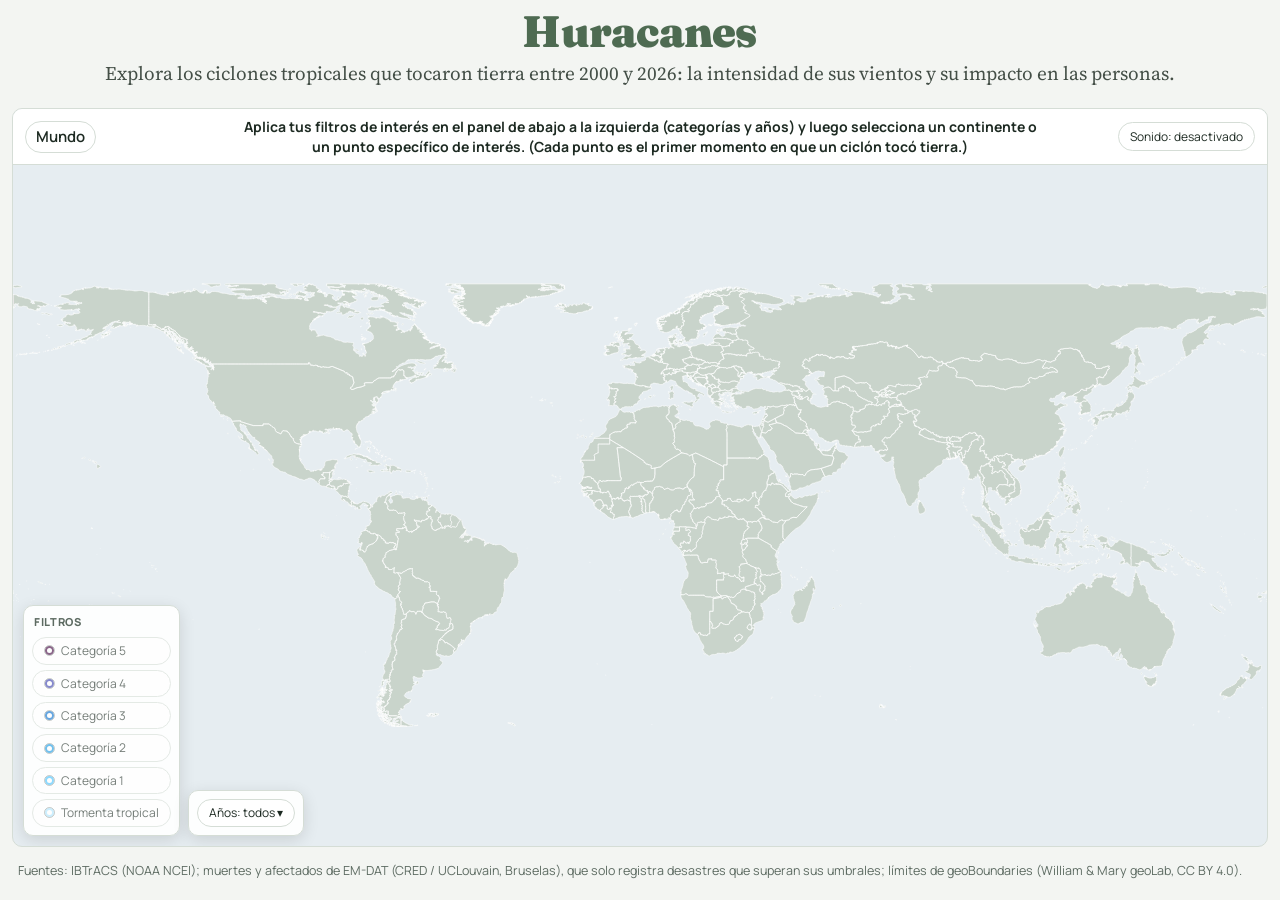
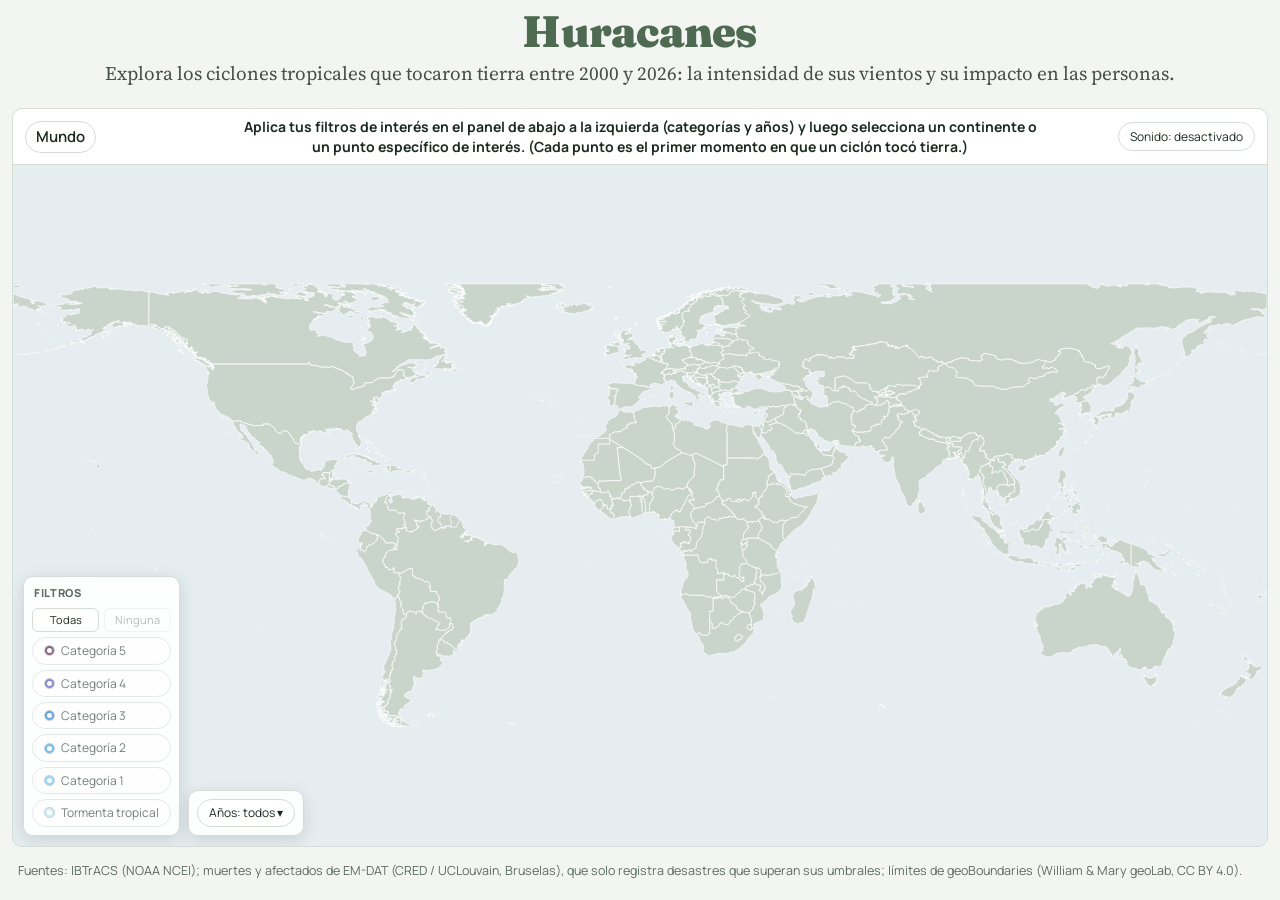
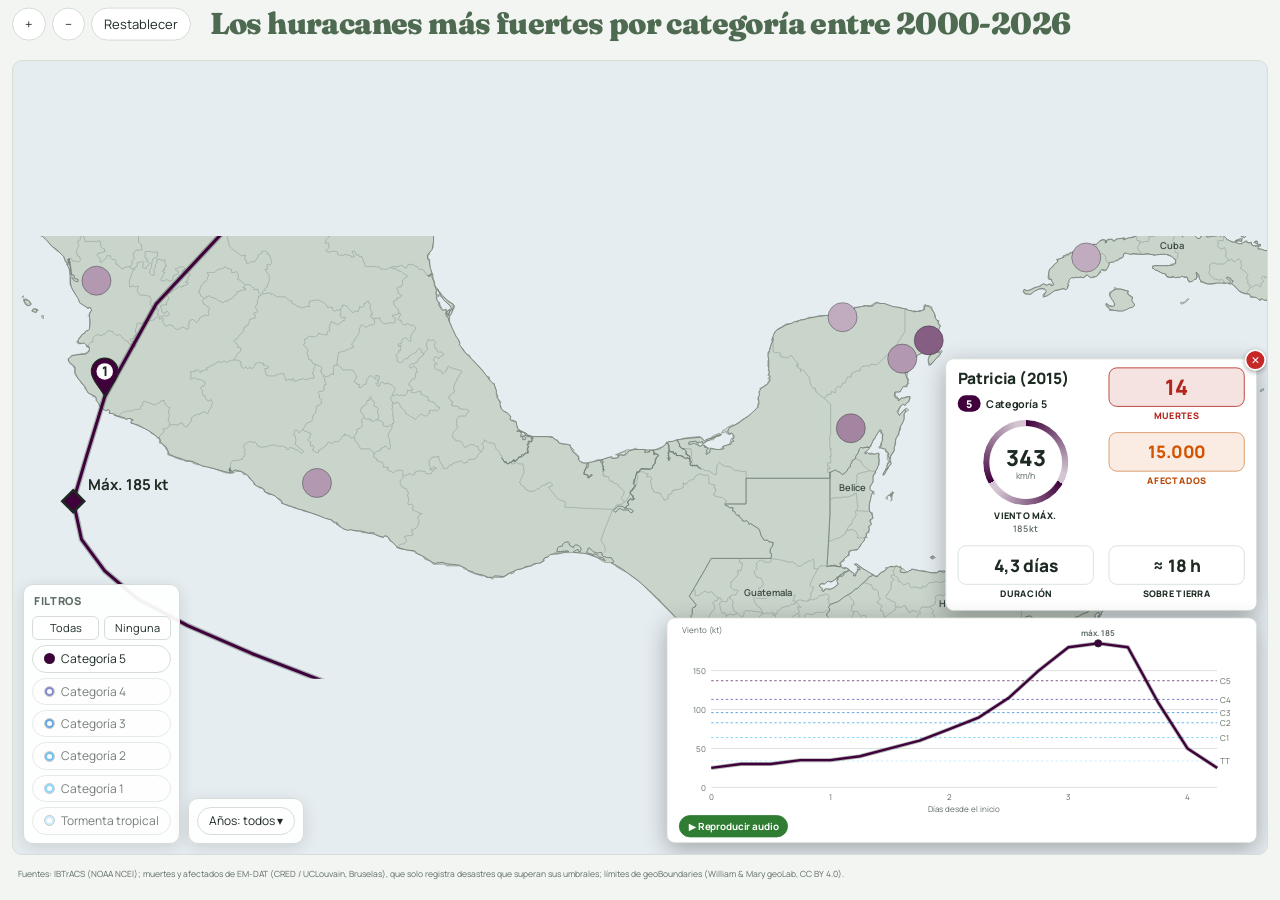
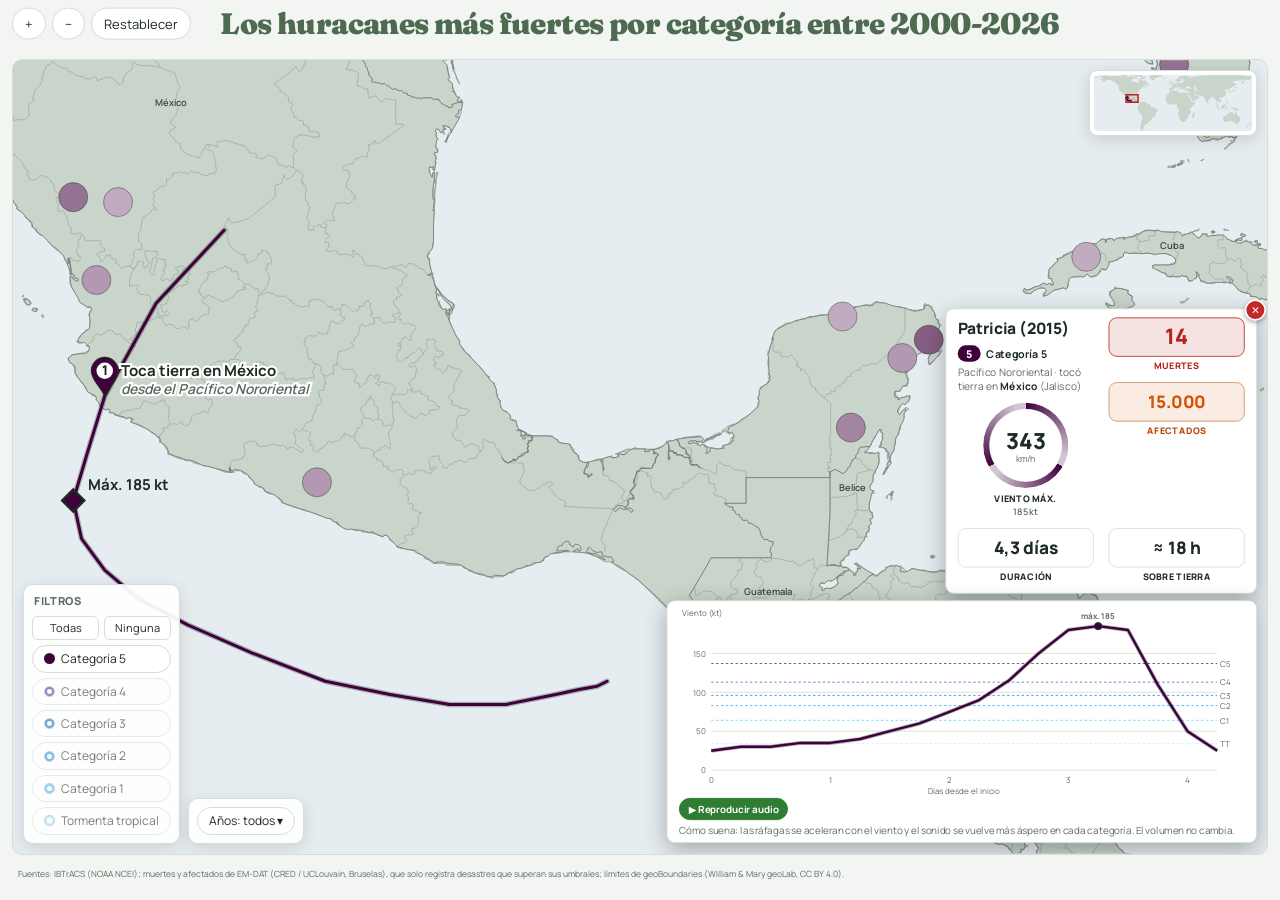
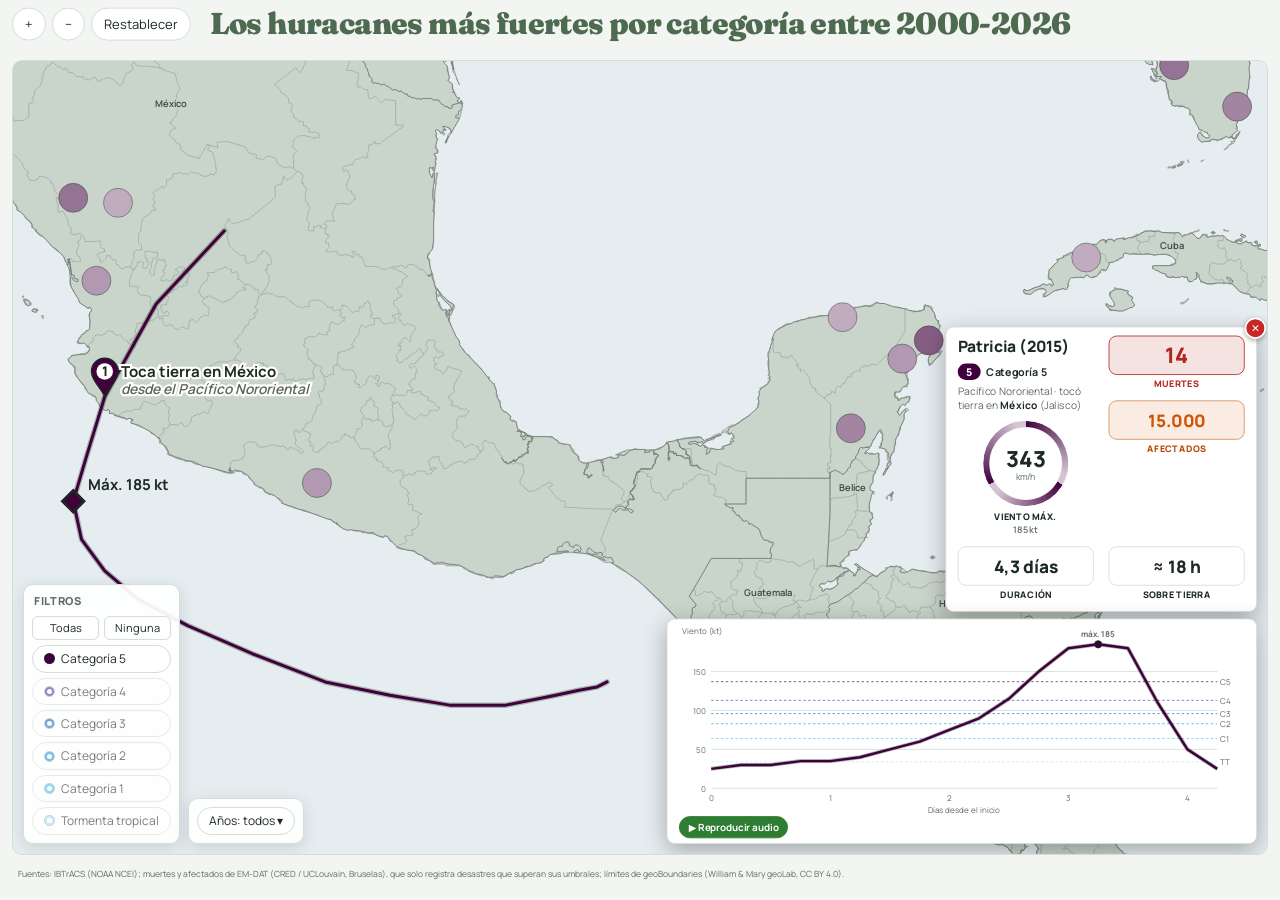
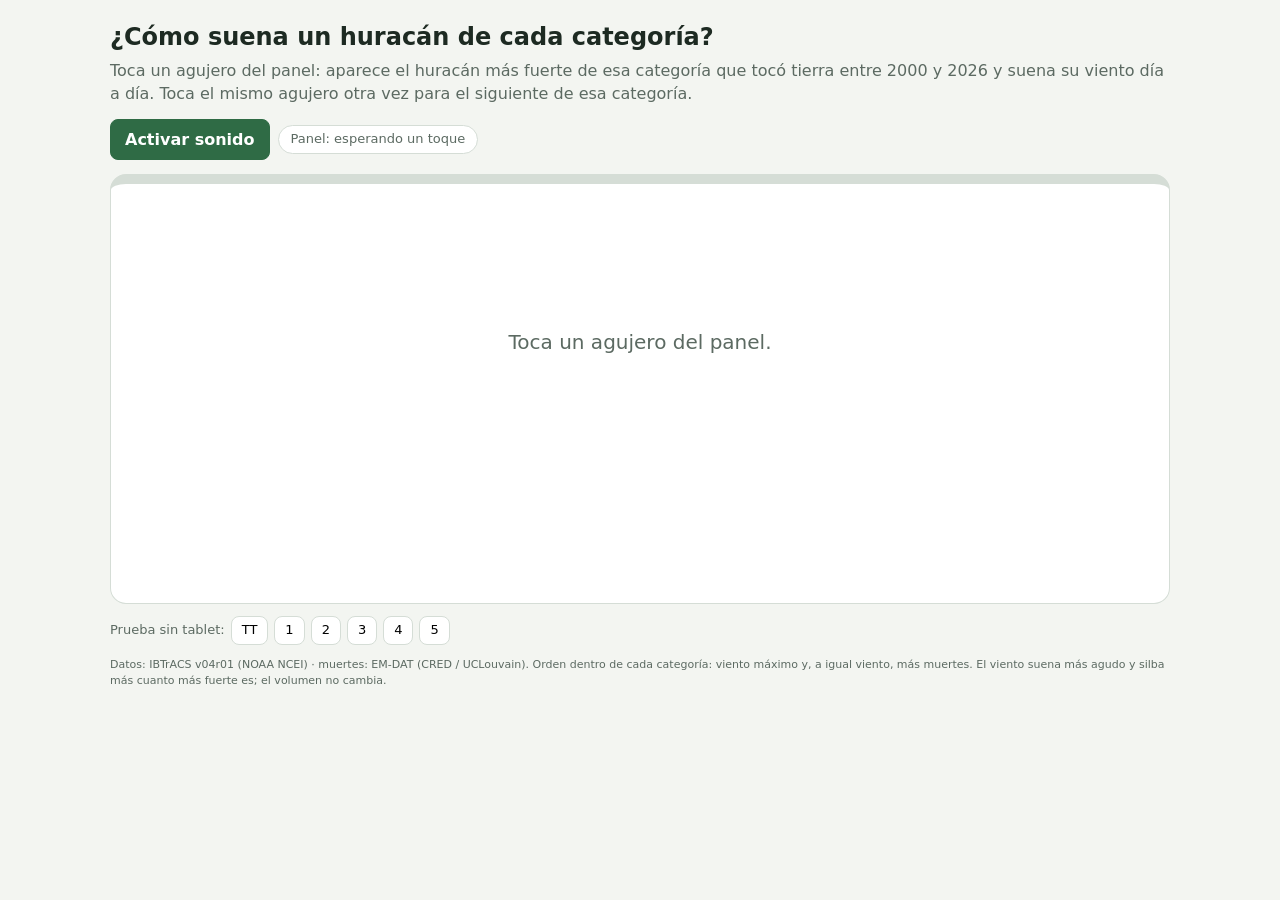
